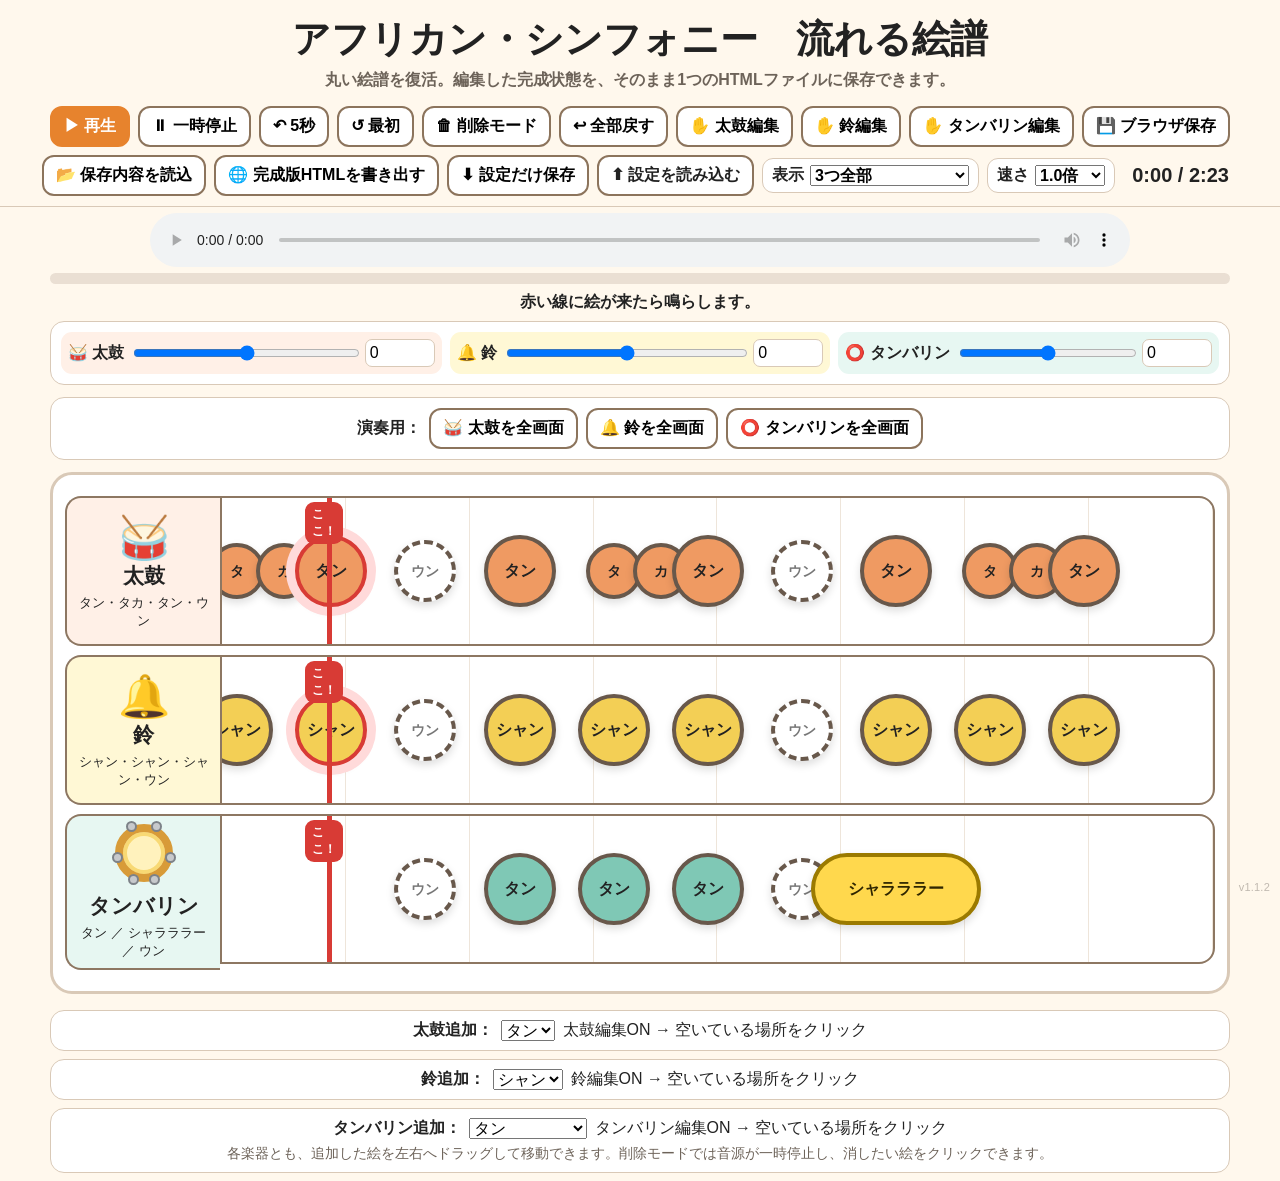
==== index-.html @ cf11f8d9 "Add files via upload" ====
<!doctype html>
<html lang="ja">
<head>
<meta charset="utf-8">
<meta name="viewport" content="width=device-width,initial-scale=1">
<meta name="app-version" content="1.1.2">
<title>アフリカン・シンフォニー 流れる絵譜</title>
<style>
:root{
  --bg:#fff8ed;--panel:#fff;--ink:#222;--muted:#6d6359;--line:#d9c9b7;
  --accent:#e7832d;--red:#d83b35;--drum:#ef9a62;--bell:#f3cf55;--tamb:#7fc8b5;
}
*{box-sizing:border-box}
body{margin:0;background:var(--bg);color:var(--ink);
font-family:-apple-system,BlinkMacSystemFont,"Hiragino Kaku Gothic ProN","Yu Gothic",sans-serif}
header{padding:14px 10px 5px;text-align:center}
h1{margin:0;font-size:clamp(22px,4vw,38px)}
.sub{margin-top:5px;color:var(--muted);font-weight:700}

.controls{position:sticky;top:0;z-index:30;background:#fff8edef;backdrop-filter:blur(9px);
display:flex;flex-wrap:wrap;gap:8px;justify-content:center;align-items:center;padding:10px;border-bottom:1px solid var(--line)}
button,select,input{font:inherit}
button,.fileLabel{border:2px solid #8c745c;background:white;border-radius:12px;padding:8px 12px;font-weight:800;cursor:pointer}
button.primary{background:var(--accent);border-color:var(--accent);color:white}
button.active{background:var(--red);border-color:var(--red);color:white}
.group{display:flex;align-items:center;gap:6px;background:#fff;border:1px solid var(--line);border-radius:11px;padding:6px 9px;font-weight:700}
.time{font-size:20px;font-weight:900;min-width:115px;text-align:center}
.fileLabel input{display:none}

audio{display:block;width:min(980px,95vw);margin:6px auto}
.progress{width:min(1180px,97vw);height:11px;background:#eadfd3;margin:auto;border-radius:99px;overflow:hidden}
#progressBar{height:100%;width:0;background:var(--accent)}
.status{width:min(1180px,97vw);margin:8px auto;text-align:center;font-weight:800}

.offsets{width:min(1180px,97vw);margin:8px auto 12px;background:white;border:1px solid var(--line);border-radius:14px;padding:10px}
.offsetGrid{display:grid;grid-template-columns:repeat(3,1fr);gap:8px}
.off{display:grid;grid-template-columns:auto 1fr 70px;gap:7px;align-items:center;padding:7px;border-radius:11px}
.off.d{background:#fff0e7} .off.b{background:#fff8d5} .off.t{background:#e7f7f2}
.off input[type=range]{width:100%}
.off input[type=number]{width:70px;padding:4px;border:1px solid var(--line);border-radius:7px}

.board{width:min(1180px,97vw);margin:0 auto 16px;background:white;border:3px solid var(--line);border-radius:22px;padding:12px}
.lane{display:grid;grid-template-columns:155px 1fr;margin:9px 0}
.lane.hidden{display:none}
.label{min-height:150px;border:2px solid #8d7762;border-right:0;border-radius:16px 0 0 16px;display:flex;flex-direction:column;align-items:center;justify-content:center;padding:8px}
.label .ico{font-size:42px}
.label .nm{font-size:21px;font-weight:900}
.label .pat{font-size:13px;text-align:center;margin-top:4px}
.track{position:relative;height:150px;overflow:hidden;border:2px solid #8d7762;border-radius:0 16px 16px 0;
background:repeating-linear-gradient(to right,#fff 0,#fff calc(12.5% - 1px),#eee5da calc(12.5% - 1px),#eee5da 12.5%)}
.target{position:absolute;left:105px;top:0;bottom:0;width:5px;background:var(--red);z-index:8}
.target:before{content:"ここ！";position:absolute;top:4px;left:-22px;background:var(--red);color:white;border-radius:9px;padding:4px 7px;font-size:12px;font-weight:900}

.note{position:absolute;top:50%;transform:translateY(-50%);width:72px;height:72px;border:4px solid #68584b;border-radius:50%;
display:flex;align-items:center;justify-content:center;font-weight:900;font-size:16px;line-height:1.05;text-align:center;white-space:normal;
z-index:5;box-shadow:0 4px 8px #0002;user-select:none;padding:5px}
.note.eighth{width:56px;height:56px;font-size:14px}
.note.rest{background:#fff!important;border-style:dashed;color:#777;width:62px;height:62px;font-size:14px}
.note.long{width:170px;height:72px;border-radius:999px;font-size:16px;padding:6px 14px}
.note.current{border-color:var(--red);box-shadow:0 0 0 9px #ffdada,0 4px 8px #0002}
.note.sharara{background:#ffd84d!important;border-color:#9b7a00!important;color:#2f2600!important}

.performancePanel{
  width:min(1180px,97vw);margin:8px auto 12px;background:white;border:1px solid var(--line);border-radius:14px;padding:10px
}
.performancePanel .row{display:flex;flex-wrap:wrap;gap:8px;justify-content:center;align-items:center}
.performanceExit{
  position:fixed;right:16px;top:16px;z-index:9999;display:none;
  background:#222;color:#fff;border:0;border-radius:14px;padding:12px 16px;font-weight:900
}
body.performanceMode .performanceExit{display:block}
body.performanceMode{overflow:hidden;background:#fff}
body.performanceMode header,
body.performanceMode .controls,
body.performanceMode audio,
body.performanceMode .progress,
body.performanceMode .status,
body.performanceMode .offsets,
body.performanceMode .tools,
body.performanceMode .performancePanel{display:none!important}
body.performanceMode .board{
  width:100vw;height:100vh;margin:0;padding:0;border:0;border-radius:0;
}
body.performanceMode .lane{display:none!important}
body.performanceMode .lane.performanceVisible{
  display:grid!important;grid-template-columns:240px 1fr!important;width:100vw;height:100vh;margin:0
}
body.performanceMode .lane.performanceVisible .label{
  min-height:100vh;border-radius:0;border-width:0 3px 0 0
}
body.performanceMode .lane.performanceVisible .track{
  height:100vh;border:0;border-radius:0
}
body.performanceMode .lane.performanceVisible .label .ico{font-size:90px}
body.performanceMode .lane.performanceVisible .label .nm{font-size:42px}
body.performanceMode .lane.performanceVisible .label .pat{font-size:24px}
body.performanceMode .lane.performanceVisible .note{width:110px;height:110px;font-size:24px;border-width:6px}
body.performanceMode .lane.performanceVisible .note.eighth{width:84px;height:84px;font-size:20px}
body.performanceMode .lane.performanceVisible .note.rest{width:92px;height:92px;font-size:20px}
body.performanceMode .lane.performanceVisible .note.long{width:260px;height:110px;font-size:24px;border-radius:999px}
body.performanceMode .lane.performanceVisible .target{left:190px!important;width:8px}
body.performanceMode .lane.performanceVisible .target:before{left:-34px;font-size:19px;padding:8px 12px}

body.deleteMode .note{cursor:pointer;outline:6px solid #ffd2d2}
body.editDrum #drumTrack{box-shadow:inset 0 0 0 5px #ffd2b5;cursor:crosshair}
body.editBell #bellTrack{box-shadow:inset 0 0 0 5px #fff0a8;cursor:crosshair}
body.editTamb #tambTrack{box-shadow:inset 0 0 0 5px #b9eadc;cursor:crosshair}
body.editDrum #drumTrack .note,body.editBell #bellTrack .note,body.editTamb #tambTrack .note{cursor:grab}

body.single .lane:not(.hidden){grid-template-columns:190px 1fr}
body.single .lane:not(.hidden) .label{min-height:220px}
body.single .lane:not(.hidden) .track{height:220px}
body.single .lane:not(.hidden) .label .ico{font-size:56px}
body.single .lane:not(.hidden) .label .nm{font-size:27px}
body.single .lane:not(.hidden) .label .pat{font-size:16px}
body.single .lane:not(.hidden) .target{left:140px}

body.single .lane:not(.hidden) .note{width:86px;height:86px;font-size:19px}
body.single .lane:not(.hidden) .note.eighth{width:66px;height:66px;font-size:16px}
body.single .lane:not(.hidden) .note.rest{width:72px;height:72px;font-size:16px}
body.single .lane:not(.hidden) .note.long{width:210px;height:86px;font-size:18px;border-radius:999px}


.tambIcon{position:relative;width:58px;height:58px;border:8px solid #d89b38;border-radius:50%;background:#fff2bd;display:inline-block;box-shadow:inset 0 0 0 4px #f8d974}
.tambIcon i{position:absolute;width:11px;height:11px;border-radius:50%;background:#c7c9cc;border:2px solid #7d8288}
.tambIcon .a{left:-11px;top:20px} .tambIcon .b{left:3px;top:-11px} .tambIcon .c{right:3px;top:-11px}
.tambIcon .d{right:-11px;top:20px} .tambIcon .e{right:5px;bottom:-11px} .tambIcon .f{left:5px;bottom:-11px}

.tools{width:min(1180px,97vw);margin:8px auto;background:white;border:1px solid var(--line);border-radius:14px;padding:9px}
.tools .row{display:flex;flex-wrap:wrap;gap:8px;align-items:center;justify-content:center}
.help{font-size:14px;color:var(--muted);text-align:center;margin-top:6px}

@media(max-width:760px){
.offsetGrid{grid-template-columns:1fr}
.lane{grid-template-columns:105px 1fr}
.label .ico{font-size:32px} .label .nm{font-size:16px} .label .pat{font-size:10px}
.target{left:72px}
body.single .lane:not(.hidden){grid-template-columns:120px 1fr}
body.single .lane:not(.hidden) .target{left:90px}
}

.appVersion{
  position:fixed;right:10px;bottom:7px;z-index:20;
  font-size:11px;line-height:1;color:#756d66;opacity:.45;
  letter-spacing:.02em;user-select:none;pointer-events:none;
}
body.performanceMode .appVersion{display:none}

</style>
</head>
<body>
<header>
<h1>アフリカン・シンフォニー　流れる絵譜</h1>
<div class="sub">丸い絵譜を復活。編集した完成状態を、そのまま1つのHTMLファイルに保存できます。</div>
</header>

<div class="controls">
<button class="primary" id="playBtn">▶ 再生</button>
<button id="pauseBtn">⏸ 一時停止</button>
<button id="backBtn">↶ 5秒</button>
<button id="resetBtn">↺ 最初</button>
<button id="deleteBtn">🗑 削除モード</button>
<button id="restoreBtn">↩ 全部戻す</button>
<button id="drumEditBtn">✋ 太鼓編集</button>
<button id="bellEditBtn">✋ 鈴編集</button>
<button id="tambEditBtn">✋ タンバリン編集</button>
<button id="saveBtn">💾 ブラウザ保存</button>
<button id="loadBtn">📂 保存内容を読込</button>
<button id="exportHtmlBtn">🌐 完成版HTMLを書き出す</button>
<button id="exportJsonBtn">⬇ 設定だけ保存</button>
<label class="fileLabel">⬆ 設定を読み込む<input id="importJson" type="file" accept=".json,application/json"></label>

<div class="group">表示
<select id="modeSelect">
<option value="all">3つ全部</option>
<option value="drum">🥁 太鼓だけ</option>
<option value="bell">🔔 鈴だけ</option>
<option value="tamb">⭕ タンバリンだけ</option>
</select></div>

<div class="group">速さ
<select id="rateSelect">
<option value=".75">0.75倍</option>
<option value=".9">0.9倍</option>
<option value="1" selected>1.0倍</option>
<option value="1.1">1.1倍</option>
<option value="1.25">1.25倍</option>
<option value="1.5">1.5倍</option>
</select></div>
<div class="time"><span id="nowText">0:00</span> / 2:23</div>
</div>

<audio id="audio" controls preload="auto" playsinline webkit-playsinline>
  <source src="./audio.mp3?v=1.1.2" type="audio/mpeg">
  お使いのブラウザーでは音声を再生できません。
</audio>
<div class="progress"><div id="progressBar"></div></div>
<div class="status" id="statusText">赤い線に絵が来たら鳴らします。</div>

<section class="offsets">
<div class="offsetGrid">
<div class="off d"><b>🥁 太鼓</b><input id="drumOffset" type="range" min="-4" max="4" step=".05" value="0"><input id="drumNum" type="number" min="-4" max="4" step=".05" value="0"></div>
<div class="off b"><b>🔔 鈴</b><input id="bellOffset" type="range" min="-4" max="4" step=".05" value="0"><input id="bellNum" type="number" min="-4" max="4" step=".05" value="0"></div>
<div class="off t"><b>⭕ タンバリン</b><input id="tambOffset" type="range" min="-4" max="4" step=".05" value="0"><input id="tambNum" type="number" min="-4" max="4" step=".05" value="0"></div>
</div>
</section>


<section class="performancePanel">
  <div class="row">
    <b>演奏用：</b>
    <button id="perfDrumBtn">🥁 太鼓を全画面</button>
    <button id="perfBellBtn">🔔 鈴を全画面</button>
    <button id="perfTambBtn">⭕ タンバリンを全画面</button>
  </div>
</section>
<button id="performanceExit" class="performanceExit">× 全画面を終了</button>

<section class="board">
<div class="lane" id="drumLane">
<div class="label" style="background:#fff0e7"><div class="ico">🥁</div><div class="nm">太鼓</div><div class="pat">タン・タカ・タン・ウン</div></div>
<div class="track" id="drumTrack"><div class="target"></div></div></div>

<div class="lane" id="bellLane">
<div class="label" style="background:#fff8d5"><div class="ico">🔔</div><div class="nm">鈴</div><div class="pat">シャン・シャン・シャン・ウン</div></div>
<div class="track" id="bellTrack"><div class="target"></div></div></div>

<div class="lane" id="tambLane">
<div class="label" style="background:#e7f7f2">
<div class="ico"><span class="tambIcon"><i class="a"></i><i class="b"></i><i class="c"></i><i class="d"></i><i class="e"></i><i class="f"></i></span></div>
<div class="nm">タンバリン</div><div class="pat">タン ／ シャラララー ／ ウン</div></div>
<div class="track" id="tambTrack"><div class="target"></div></div></div>
</section>

<section class="tools">
<div class="row"><b>太鼓追加：</b>
<select id="drumPattern"><option value="tan">タン</option><option value="ta">タ</option><option value="ka">カ</option><option value="rest">ウン</option></select>
<span>太鼓編集ON → 空いている場所をクリック</span></div>
</section>

<section class="tools">
<div class="row"><b>鈴追加：</b>
<select id="bellPattern"><option value="shan">シャン</option><option value="rest">ウン</option></select>
<span>鈴編集ON → 空いている場所をクリック</span></div>
</section>

<section class="tools">
<div class="row"><b>タンバリン追加：</b>
<select id="tambPattern"><option value="tan">タン</option><option value="shara">シャラララー</option><option value="rest">ウン</option></select>
<span>タンバリン編集ON → 空いている場所をクリック</span></div>
<div class="help">各楽器とも、追加した絵を左右へドラッグして移動できます。削除モードでは音源が一時停止し、消したい絵をクリックできます。</div>
</section>

<script>
(function(){
'use strict';
const APP_VERSION='1.1.2';
// GitHub Pages / iPadOS: audio is intentionally loaded from a normal .mp3 URL.
// Do not re-embed it as a data URI; WebKit media loading is more reliable with a static URL.

const audio=document.getElementById('audio');
const playBtn=document.getElementById('playBtn');
const pauseBtn=document.getElementById('pauseBtn');
const backBtn=document.getElementById('backBtn');
const resetBtn=document.getElementById('resetBtn');
const deleteBtn=document.getElementById('deleteBtn');
const restoreBtn=document.getElementById('restoreBtn');
const drumEditBtn=document.getElementById('drumEditBtn');
const bellEditBtn=document.getElementById('bellEditBtn');
const tambEditBtn=document.getElementById('tambEditBtn');
const saveBtn=document.getElementById('saveBtn');
const loadBtn=document.getElementById('loadBtn');
const exportHtmlBtn=document.getElementById('exportHtmlBtn');
const exportJsonBtn=document.getElementById('exportJsonBtn');
const importJson=document.getElementById('importJson');
const modeSelect=document.getElementById('modeSelect');
const rateSelect=document.getElementById('rateSelect');
const nowText=document.getElementById('nowText');
const progressBar=document.getElementById('progressBar');
const statusText=document.getElementById('statusText');
const perfDrumBtn=document.getElementById('perfDrumBtn');
const perfBellBtn=document.getElementById('perfBellBtn');
const perfTambBtn=document.getElementById('perfTambBtn');
const performanceExit=document.getElementById('performanceExit');
const drumPattern=document.getElementById('drumPattern');
const bellPattern=document.getElementById('bellPattern');
const tambPattern=document.getElementById('tambPattern');

const audioFallbackData=document.getElementById('audioFallbackData');
const IS_IOS_WEBKIT=/iPad|iPhone|iPod/.test(navigator.userAgent) ||
  (navigator.platform==='MacIntel' && navigator.maxTouchPoints>1);
let fallbackAudioUrl=null;
let fallbackActivated=false;

function activateEmbeddedAudioFallback(reason){
  if(fallbackActivated) return true;
  try{
    const b64=(audioFallbackData?.textContent||'').trim();
    if(!b64) return false;

    const chunkChars=262144;
    const chunks=[];
    for(let i=0;i<b64.length;i+=chunkChars){
      const bin=atob(b64.slice(i,i+chunkChars));
      const bytes=new Uint8Array(bin.length);
      for(let j=0;j<bin.length;j++) bytes[j]=bin.charCodeAt(j);
      chunks.push(bytes);
    }

    const blob=new Blob(chunks,{type:'audio/mpeg'});
    fallbackAudioUrl=URL.createObjectURL(blob);
    fallbackActivated=true;

    audio.pause();
    while(audio.firstChild) audio.removeChild(audio.firstChild);
    audio.src=fallbackAudioUrl;
    audio.preload='auto';
    audio.load();

    statusText.textContent='iPad互換モードで音源を準備しました。';
    return true;
  }catch(err){
    console.error('audio fallback failed',reason,err);
    statusText.textContent='音源の準備に失敗しました。';
    return false;
  }
}

async function safePlay(){
  // iPadOS上のSafari/ChromeはどちらもWebKitなので、
  // custom Play のユーザー操作中に Blob URL へ切り替える。
  if(IS_IOS_WEBKIT && !fallbackActivated){
    activateEmbeddedAudioFallback('ios-preferred');
  }else if(audio.error || audio.networkState===HTMLMediaElement.NETWORK_NO_SOURCE){
    activateEmbeddedAudioFallback('no-source');
  }

  try{
    const p=audio.play();
    if(p && typeof p.then==='function') await p;
    statusText.textContent=fallbackActivated?'iPad互換モードで再生中です。':'再生中です。';
  }catch(err){
    console.warn('play failed',err);
    if(!fallbackActivated && activateEmbeddedAudioFallback('play-rejected')){
      try{
        const p2=audio.play();
        if(p2 && typeof p2.then==='function') await p2;
        statusText.textContent='iPad互換モードで再生中です。';
        return;
      }catch(err2){
        console.warn('fallback play failed',err2);
      }
    }
    statusText.textContent='再生できませんでした。もう一度「▶ 再生」を押してください。';
  }
}

audio.addEventListener('loadedmetadata',()=>{
  if(!deleteMode) statusText.textContent='音源を読み込みました。';
});
audio.addEventListener('canplay',()=>{
  if(!audio.paused) statusText.textContent=fallbackActivated?'iPad互換モードで再生中です。':'再生中です。';
  else if(!deleteMode) statusText.textContent='音源の準備ができました。';
});
audio.addEventListener('error',()=>{
  if(!fallbackActivated) activateEmbeddedAudioFallback('media-error');
});
audio.addEventListener('stalled',()=>{
  if(!fallbackActivated && !IS_IOS_WEBKIT && audio.readyState===0){
    setTimeout(()=>{
      if(!fallbackActivated && audio.readyState===0) activateEmbeddedAudioFallback('stalled');
    },1800);
  }
});
window.addEventListener('beforeunload',()=>{
  if(fallbackAudioUrl) URL.revokeObjectURL(fallbackAudioUrl);
});


const BPM=104.1666667;
const beatSec=60/BPM;
const barSec=beatSec*4;
const SOURCE_SYNC_SHIFT=-1.126;
const duration=143.412;
const STORAGE_KEY='african_symphony_score_saved_v2';

const lanes={
drum:document.getElementById('drumLane'),
bell:document.getElementById('bellLane'),
tamb:document.getElementById('tambLane')
};
const tracks={
drum:document.getElementById('drumTrack'),
bell:document.getElementById('bellTrack'),
tamb:document.getElementById('tambTrack')
};

let events={drum:[],bell:[],tamb:[]};
let deleteMode=false;
let editPart=null;
let dragging=null;
let gid=0;

function makeEvent(part,time,label,type='hit',dur=0,group=null){
return {id:++gid,part,time,label,type,dur,group,deleted:false};
}

function addTambDefault(start,kind){
const group='tg'+(++gid);
if(kind==='shara'){
events.tamb.push(makeEvent('tamb',start,'シャラララー','long',beatSec*3,group));
events.tamb.push(makeEvent('tamb',start+beatSec*3,'ウン','rest',0,group));
}else{
events.tamb.push(makeEvent('tamb',start,'タン','hit',0,group));
events.tamb.push(makeEvent('tamb',start+beatSec,'タン','hit',0,group));
events.tamb.push(makeEvent('tamb',start+beatSec*2,'タン','hit',0,group));
events.tamb.push(makeEvent('tamb',start+beatSec*3,'ウン','rest',0,group));
}
}

function buildDefault(){
events={drum:[],bell:[],tamb:[]};
gid=0;
for(let i=0,t=0;t<duration+barSec;i++,t=i*barSec){
const bt=t+SOURCE_SYNC_SHIFT;
events.drum.push(makeEvent('drum',bt,'タン'));
events.drum.push(makeEvent('drum',bt+beatSec,'タ','eighth'));
events.drum.push(makeEvent('drum',bt+beatSec*1.5,'カ','eighth'));
events.drum.push(makeEvent('drum',bt+beatSec*2,'タン'));
events.drum.push(makeEvent('drum',bt+beatSec*3,'ウン','rest'));

events.bell.push(makeEvent('bell',bt,'シャン'));
events.bell.push(makeEvent('bell',bt+beatSec,'シャン'));
events.bell.push(makeEvent('bell',bt+beatSec*2,'シャン'));
events.bell.push(makeEvent('bell',bt+beatSec*3,'ウン','rest'));

addTambDefault(bt,i%2===0?'shara':'tan3');
}

// 最後は3楽器とも同じ「ジャン、ジャン・ジャ・ジャン」
const endingStart=141.324;
const hits=[141.534,142.394,142.674,142.974];
const labels=['ジャン','ジャン','ジャ','ジャン'];
['drum','bell','tamb'].forEach(part=>{
events[part]=events[part].filter(x=>x.time<endingStart);
hits.forEach((t,i)=>events[part].push(makeEvent(part,t,labels[i])));
});
}
buildDefault();

function addSingle(part,time,type){
if(part==='drum'){
if(type==='tan')events.drum.push(makeEvent('drum',time,'タン'));
else if(type==='ta')events.drum.push(makeEvent('drum',time,'タ','eighth'));
else if(type==='ka')events.drum.push(makeEvent('drum',time,'カ','eighth'));
else events.drum.push(makeEvent('drum',time,'ウン','rest'));
events.drum.sort((a,b)=>a.time-b.time);
}
if(part==='bell'){
if(type==='shan')events.bell.push(makeEvent('bell',time,'シャン'));
else events.bell.push(makeEvent('bell',time,'ウン','rest'));
events.bell.sort((a,b)=>a.time-b.time);
}
if(part==='tamb'){
if(type==='tan')events.tamb.push(makeEvent('tamb',time,'タン'));
else if(type==='shara')events.tamb.push(makeEvent('tamb',time,'シャラララー','long',beatSec*1.5));
else events.tamb.push(makeEvent('tamb',time,'ウン','rest'));
events.tamb.sort((a,b)=>a.time-b.time);
}
}

function getOffset(part){
return Number(document.getElementById(part+'Offset').value)||0;
}
function leadSeconds(){
return document.body.classList.contains('performanceMode') ? 8.5 : (modeSelect.value==='all'?5.2:7.0);
}
function targetX(){
if(document.body.classList.contains('performanceMode')) return 190;
if(window.innerWidth<=760)return modeSelect.value==='all'?72:90;
return modeSelect.value==='all'?105:140;
}
function color(part,type){
if(type==='rest')return '#fff';
if(part==='drum')return '#ef9a62';
if(part==='bell')return '#f3cf55';
return '#7fc8b5';
}
function fmt(t){
t=Math.floor(Math.max(0,t));
return Math.floor(t/60)+':'+String(t%60).padStart(2,'0');
}

function renderLane(part){
const track=tracks[part];
const current=audio.currentTime;
const offset=getOffset(part);
const lead=leadSeconds();
const width=track.clientWidth;
const tx=targetX();

track.querySelector('.target').style.left=tx+'px';
track.querySelectorAll('.note').forEach(n=>n.remove());

events[part]
.filter(e=>!e.deleted && e.time+offset>=current-0.8 && e.time+offset<=current+lead)
.forEach(e=>{
const visualTime=e.time+offset;
const x=tx+((visualTime-current)/lead)*(width-tx-36);
const n=document.createElement('div');
n.className='note '+e.type+(e.label==='シャラララー'?' sharara':'')+(Math.abs(visualTime-current)<0.09&&e.type!=='rest'?' current':'');
n.style.background=color(part,e.type);
n.style.left=(x-(e.type==='long'?85:e.type==='eighth'?28:e.type==='rest'?31:36))+'px';
n.textContent=e.label;

if(deleteMode){
n.addEventListener('pointerdown',ev=>{
ev.preventDefault();ev.stopPropagation();e.deleted=true;
});
}else if(editPart===part){
n.addEventListener('pointerdown',ev=>{
ev.preventDefault();ev.stopPropagation();
const groupEvents=(part==='tamb'&&e.group)?events.tamb.filter(z=>z.group===e.group):[e];
dragging={startX:ev.clientX,base:groupEvents.map(z=>[z,z.time]),width:track.clientWidth,target:tx};
n.setPointerCapture?.(ev.pointerId);
});
}
track.appendChild(n);
});
}

function render(){
renderLane('drum');
renderLane('bell');
renderLane('tamb');
nowText.textContent=fmt(audio.currentTime);
progressBar.style.width=(Math.min(audio.currentTime/duration,1)*100)+'%';
requestAnimationFrame(render);
}

window.addEventListener('pointermove',ev=>{
if(!dragging)return;
const usable=dragging.width-dragging.target-36;
const dt=(ev.clientX-dragging.startX)/usable*leadSeconds();
dragging.base.forEach(([obj,baseTime])=>{
obj.time=Math.max(0,Math.min(duration,baseTime+dt));
});
});
window.addEventListener('pointerup',()=>dragging=null);

function clickTimeForTrack(track,part,ev){
const rect=track.getBoundingClientRect();
const tx=targetX();
const lead=leadSeconds();
const rel=ev.clientX-rect.left;
return audio.currentTime+((rel-tx)/(rect.width-tx-36))*lead-getOffset(part);
}

tracks.drum.addEventListener('click',ev=>{
if(editPart!=='drum'||deleteMode||ev.target!==tracks.drum)return;
const t=clickTimeForTrack(tracks.drum,'drum',ev);
if(t>=0&&t<=duration)addSingle('drum',t,drumPattern.value);
});
tracks.bell.addEventListener('click',ev=>{
if(editPart!=='bell'||deleteMode||ev.target!==tracks.bell)return;
const t=clickTimeForTrack(tracks.bell,'bell',ev);
if(t>=0&&t<=duration)addSingle('bell',t,bellPattern.value);
});
tracks.tamb.addEventListener('click',ev=>{
if(editPart!=='tamb'||deleteMode||ev.target!==tracks.tamb)return;
const t=clickTimeForTrack(tracks.tamb,'tamb',ev);
if(t>=0&&t<=duration)addSingle('tamb',t,tambPattern.value);
});


function enterPerformance(part){
  document.body.classList.add('performanceMode');
  ['drum','bell','tamb'].forEach(p=>lanes[p].classList.toggle('performanceVisible',p===part));
  if(document.documentElement.requestFullscreen){
    document.documentElement.requestFullscreen().catch(()=>{});
  }
}
function exitPerformance(){
  document.body.classList.remove('performanceMode');
  ['drum','bell','tamb'].forEach(p=>lanes[p].classList.remove('performanceVisible'));
  if(document.fullscreenElement && document.exitFullscreen){
    document.exitFullscreen().catch(()=>{});
  }
}

function setMode(value){
['drum','bell','tamb'].forEach(p=>lanes[p].classList.toggle('hidden',value!=='all'&&value!==p));
document.body.classList.toggle('single',value!=='all');
}

function setEdit(part){
deleteMode=false;
document.body.classList.remove('deleteMode');
deleteBtn.classList.remove('active');
deleteBtn.textContent='🗑 削除モード';

editPart=(editPart===part)?null:part;
document.body.classList.remove('editDrum','editBell','editTamb');
[drumEditBtn,bellEditBtn,tambEditBtn].forEach(b=>b.classList.remove('active'));
drumEditBtn.textContent='✋ 太鼓編集';
bellEditBtn.textContent='✋ 鈴編集';
tambEditBtn.textContent='✋ タンバリン編集';

if(editPart){
document.body.classList.add(editPart==='drum'?'editDrum':editPart==='bell'?'editBell':'editTamb');
const btn=editPart==='drum'?drumEditBtn:editPart==='bell'?bellEditBtn:tambEditBtn;
btn.classList.add('active');
btn.textContent='✅ '+(editPart==='drum'?'太鼓':editPart==='bell'?'鈴':'タンバリン')+'編集ON';
statusText.textContent='空いている場所をクリックで追加、絵を左右にドラッグで移動できます。';
}else{
statusText.textContent='赤い線に絵が来たら鳴らします。';
}
}

function snapshot(){
return {
version:2,
events:JSON.parse(JSON.stringify(events)),
offsets:{
drum:getOffset('drum'),
bell:getOffset('bell'),
tamb:getOffset('tamb')
},
mode:modeSelect.value,
rate:Number(rateSelect.value)||1
};
}

function applyState(data){
if(!data||!data.events)throw new Error('invalid state');
events=data.events;
const all=Object.values(events).flat();
gid=Math.max(0,...all.map(x=>Number(x.id)||0))+10;

if(data.offsets){
['drum','bell','tamb'].forEach(p=>{
const v=Number(data.offsets[p]||0);
document.getElementById(p+'Offset').value=v;
document.getElementById(p+'Num').value=v;
});
}
if(data.mode){
modeSelect.value=data.mode;
setMode(data.mode);
}
if(data.rate){
rateSelect.value=String(data.rate);
audio.playbackRate=Number(data.rate);
}
}
window.__applyScoreState=applyState;

function saveLocal(){
localStorage.setItem(STORAGE_KEY,JSON.stringify(snapshot()));
statusText.textContent='💾 今の編集内容をこのブラウザに保存しました。';
}
function loadLocal(){
const raw=localStorage.getItem(STORAGE_KEY);
if(!raw){statusText.textContent='保存された編集内容はまだありません。';return;}
try{applyState(JSON.parse(raw));statusText.textContent='📂 保存した編集内容を読み込みました。';}
catch(e){statusText.textContent='保存内容を読み込めませんでした。';}
}

function exportJson(){
const blob=new Blob([JSON.stringify(snapshot(),null,2)],{type:'application/json'});
const url=URL.createObjectURL(blob);
const a=document.createElement('a');
a.href=url;
a.download='アフリカンシンフォニー_絵譜設定.json';
document.body.appendChild(a);a.click();a.remove();
setTimeout(()=>URL.revokeObjectURL(url),1000);
statusText.textContent='⬇ 設定ファイルを保存しました。';
}

function exportStandaloneHtml(){
try{
const state=snapshot();
let page='<!doctype html>\n'+document.documentElement.outerHTML;

// 既に完成版だった場合は古い埋め込み状態を除去
page=page.replace(/<script id="embeddedScoreState" type="application\/json">[\s\S]*?<\/script>\s*<script id="embeddedScoreLoader">[\s\S]*?<\/script>/g,'');

const safeJson=JSON.stringify(state).replace(/</g,'\\u003c');
const embedded=
'<script id="embeddedScoreState" type="application/json">'+safeJson+'<\/script>'+
'<script id="embeddedScoreLoader">'+
'try{var el=document.getElementById("embeddedScoreState");'+
'if(el&&window.__applyScoreState){window.__applyScoreState(JSON.parse(el.textContent));}}catch(e){console.error(e);}'+
'<\/script>';

page=page.replace('</body>',embedded+'</body>');
const blob=new Blob([page],{type:'text/html;charset=utf-8'});
const url=URL.createObjectURL(blob);
const a=document.createElement('a');
a.href=url;
a.download='アフリカンシンフォニー_完成版絵譜.html';
document.body.appendChild(a);a.click();a.remove();
setTimeout(()=>URL.revokeObjectURL(url),1000);
statusText.textContent='🌐 完成版HTMLを保存しました。次回はそのHTMLを開くだけで、今の配置のまま使えます。';
}catch(e){
console.error(e);
statusText.textContent='完成版HTMLを書き出せませんでした。';
}
}

playBtn.addEventListener('click',safePlay);
pauseBtn.addEventListener('click',()=>audio.pause());
backBtn.addEventListener('click',()=>audio.currentTime=Math.max(0,audio.currentTime-5));
resetBtn.addEventListener('click',()=>{audio.pause();audio.currentTime=0;});
rateSelect.addEventListener('change',()=>audio.playbackRate=Number(rateSelect.value));
modeSelect.addEventListener('change',()=>setMode(modeSelect.value));
perfDrumBtn.addEventListener('click',()=>enterPerformance('drum'));
perfBellBtn.addEventListener('click',()=>enterPerformance('bell'));
perfTambBtn.addEventListener('click',()=>enterPerformance('tamb'));
performanceExit.addEventListener('click',exitPerformance);
document.addEventListener('keydown',ev=>{if(ev.key==='Escape'&&document.body.classList.contains('performanceMode'))exitPerformance();});

deleteBtn.addEventListener('click',()=>{
deleteMode=!deleteMode;
editPart=null;
document.body.classList.remove('editDrum','editBell','editTamb');
[drumEditBtn,bellEditBtn,tambEditBtn].forEach(b=>b.classList.remove('active'));
drumEditBtn.textContent='✋ 太鼓編集';bellEditBtn.textContent='✋ 鈴編集';tambEditBtn.textContent='✋ タンバリン編集';
document.body.classList.toggle('deleteMode',deleteMode);
deleteBtn.classList.toggle('active',deleteMode);
deleteBtn.textContent=deleteMode?'✅ 消したい絵をクリック':'🗑 削除モード';
if(deleteMode)audio.pause();
statusText.textContent=deleteMode?'削除モード：音源を止めました。消したい絵をクリックしてください。':'赤い線に絵が来たら鳴らします。';
});
restoreBtn.addEventListener('click',()=>{
Object.values(events).flat().forEach(e=>e.deleted=false);
statusText.textContent='消した絵を全部戻しました。';
});
drumEditBtn.addEventListener('click',()=>setEdit('drum'));
bellEditBtn.addEventListener('click',()=>setEdit('bell'));
tambEditBtn.addEventListener('click',()=>setEdit('tamb'));

saveBtn.addEventListener('click',saveLocal);
loadBtn.addEventListener('click',loadLocal);
exportHtmlBtn.addEventListener('click',exportStandaloneHtml);
exportJsonBtn.addEventListener('click',exportJson);
importJson.addEventListener('change',async()=>{
const file=importJson.files&&importJson.files[0];
if(!file)return;
try{applyState(JSON.parse(await file.text()));statusText.textContent='⬆ 設定ファイルを読み込みました。';}
catch(e){statusText.textContent='設定ファイルを読み込めませんでした。';}
importJson.value='';
});

[['drumOffset','drumNum'],['bellOffset','bellNum'],['tambOffset','tambNum']].forEach(([r,n])=>{
const range=document.getElementById(r),num=document.getElementById(n);
range.addEventListener('input',()=>num.value=range.value);
num.addEventListener('input',()=>range.value=num.value);
});

setMode('all');

// 完成版HTMLとして開かれた場合は、埋め込まれた状態を自動復元
const embedded=document.getElementById('embeddedScoreState');
if(embedded){
try{applyState(JSON.parse(embedded.textContent));}catch(e){console.error(e);}
}

render();
})();
</script>
<div class="appVersion" aria-label="アプリバージョン 1.1.2">v1.1.2</div>

<script id="audioFallbackData" type="application/octet-stream">[base64]/[base64]/+5BkAA+zP0Q/gekeEC5JxnAEB5pQ1TMEDL04QLImnBAQHmAJGeQ3C4HQyJxkYD+EMDHAR1Gh7PGiHIoJtw1fCVjxIEsi2iUiIs42+Oxvx9gqzKDUD8NEkGMIydRAbrIKMLk84EAYJBFPQDd9C/LRAgAhaEiF7uiIX8EP/u7uiRC9Efruf0Q6TvwfL///NGNgBvPf6v/////+p571KA/JCIJA0AEAIBYAQLhow4NGG5MoD8bnh4eHgAA6IOSeaIY0Nx74/TL2MDk28D4SYQpYyKWus11utA12XsaYI7ghGThdTu6euvlfTDXfh305YIJjgUe8YwlOtNqQLQ/p0exR4eILGjYZzvUE3wzwkyb82kS7aDxXaS6SeK3u0uwmvOCVY661ZG/+nXGTC6PfHt1N9zUc16XuMM1hSKSye1BXVFADB//+YYhGv+Ys+Ye/6dFccIHmGdM9v///80PG5Jg2FxsKwXCskUGgpLjgmdUAAUgxVC02FnVaGbWctir+v2DTRBuCYYeLQ8RtLBmPToX47AXwTQBzH7Z5E22KIsRRqZH/+5JkGYjD00dCyy8zYivpp1MAqeYOvRULLSTXAJIl4IwCj59UXSiCAQaF+LqpC/oQqDea1l9gkvfpQgozCiDXCaJ9ohc2eoDmsbD2EtXSbGSvtGvNUf67/tbOd+l6NwmhF99vDflOjTuPfOAAClR/QPBxCCBwg/6C5UFVHiw4RFRjZXh8d////mDUKgMIGcsL0cNonEK0iQBGUEOZdGFSPGknYzqTPWSCzQRzKjmcM8YKut78Iap6KAXErSdW9zLe86k1LmfOQ0RMmQDTAogJBIj7aSOiUvGUltWFi1G0m7ZcrDu7KUIrNCRCzla4UG9ZtlWF0bZO/6GNuThUfl0tHLhKl+GVH+Q7n+urEoACQEH9A8IqJCICh5/0HCyCwSOJXd2zCl2////1E/XarKAoEzIACpAEmkcGYvrHJdTUWFFynf8QnDgVBrC+Iu+79agOC+UkXgW23V7ZTHqX54Njo6IAWJWgFIw+yZVJnsHCOSJNCHptlhdNFTbNg8Vj8d9m3uMFaZypLK5depeX9Icb7nKVNaov850uo7d62fodxHH9//uSZDgAw55Lw1MJFWAtSPbDAAduDWzvFUy8TcCYGpeIBI+ICnxmoAABDo/nFiYijBIqLjvyhgpMHwcng9QIRcOlqgJANKA+I////U1jQiDTTxoXkgWDsbkhiQWWpL8py/d3G7EAjgoWhWEgVsY2KLBu9tHZLw1/EKBW8ZqLuSVwjJaRkSBbSxJNzV7JKxMr/Kuf7apPN2NvntCUSQ4QWyRBDEdWb7/8EygYkGUSxCCVaFOQDcDb7iZE8UTefYzy4BSh/43JMyFiMSgMPgFbFLpS9siJQmTZl5WTUowMYO//llkXBIC1AYHagGcxKlW1astguIU1JGlAQ8cKWsF9wofpu0UTemMvS/0pa7SUs3DndvAoZAqpkgjmZCNGXA5Bmbq1heOzMtBqdw7AbGh2tRFw6UENRmj6ZnKZDeTH1n1hghqpv/69qMNHOGEmC0aObyL84uro6HOfK1eRKHjdPK5QA8A3YyHAA9QBzFsFAEsMeBqYfc0/rUQ8kniLYIqIOIFmt5rOAltCSLhY8AEeQrmQFJCUrSF+/HYjL5LPw05Rmf/7kmRdgNPWTcGzLD2wKsXFsgJY0k8tMQkssFUAlhdaTAljTHgqKJyudjqhTX68BTTyNYl0BsgbzLuKcoDMdkNSnUXB0JoxCjIpLjP5bRrIiZKE2hk0+ROnrsTs4VD84aZqqfPIwahQ7EIRBzudl1Sz3nPORyl9/QS/UgP0HJBsrzC2YU4uG9oAU9QlQAjgX8FEFUN4ogCMav/qJhGZRLhkDTSxQcCwi+iTzfSzigECmsxYkuAXed+Iqdvi4jpR0cLHlSHFDEQhfy9XpfzKDX8gZ+pY0SuWA66b9HDcgcBTOGG5v24UTmo+X+Ya+3Rl8QkYqOkZERiMCAUg0KGzIjkkyUblj5ZKXz/svaPHlypclYEBXilvnB3jVFH9ke9+Upf1kXIrojNyjVvR3dRomeoelBnBJHPAAAQsfJIAeBvDKDhnBGf/rw5o/jKEQKIl4XUPpoX001EgSiIPxI//////xwhCAAAJE4JryAQAoeLLNqra+7h1Za6rcBRgycA5t3XPcKGHGdt/H3f9w4s+7loptCh6IwE6EHsJeptolQUzVo//+5JkegDkQ0w/C0kuQDHJBoMBp9RRXTD+rLF4QLykmkgFt0IsAzt1SsDYAIlJOO+NExfJSZ0GYTj0Ukp0vOlwwMTZZyJ///Ni06cmg+JGyJiIqSpmx5fqqpWgUFn//w83Pm6ZLPwUz/ahx9/87R7X5JuovB8CP+TElALKEMuoMF//UMMVjxIB0sEyJwno5EQcCYsiMbj1R//////1GEvAng6HDlUAIWSGiieG2MaHnV/LcNvxK5CkaZTGs4ZZtnbg1x03HSSvVxGB6jlZEqXOPjubeaKjhMjxuueEE42e6pVSobm5DoENjkdWalVDc2JXQVzuTvdTzzz////s//w5aext6pAbVW4vv4O8NU03///8DWcv54dvGn/7XAixN//LvwL7hwbRnwViADAAh//////+Yj1JVJ8xNf/6KLKSewnw8UD5LjjEmDcCy//////qQJgRljHJQjGBkcrFhjsKnQjIFQIZ6K5h0brEMHjl3BwUBwrMWmA0kjEDjI5fCwDMtiwdEYZIUxikwSoZeJ0hojQpjGiA4JzDkAtcA8JFgC3s//uSZH6ABCdKwVVh4AIwySajoDQAG2oM8BnJgAjep96DMFAAHnD5wGNAFNC18BbQN0AbogNYFaDiMR0jsGy3D4yeHAFjg54YiIaMqISpJflw0KZPkMIiyBsTK2Ge/UOMkyKMOwsC4CKizhzyDLEiDLpDB/1rZJWKIQcuDjNzcuEqONzAgyZGC4jb/r+I3JkXGPRIE+XSTIoSIvv////w5QPUJwuEwMoOwihUldCmr/////////Y3gf9uoblQj/sOPKk1f+algSuW7//T/FAAHP/53YUP/////0Y48h///zo17W+3//3Zlcexx7f/8+J1mzIaLJSZKjeb7ej0lka8i68Y6sOCmBIgPL3u4XrVkCKEBQCgXwzNtXfDQEsmOx6LzCPihDWoy0B/CUZgrzsEUhI3cctxYlRLvZM8VAHCT7uSp5HJafbnX7gyrZtQsteeYJjALnYu+r+QNewwqONQvZhTVS/ZqirXh9m4UEFgJZflE5zdvC5altiguQKooXocB3WDhia7OQinznbTuSrHO13P9XM9YvQ7LJ1Rt1Vjcunh9v/7kmRZAAcfW1luZygGF+AYkMCIABPoy0P9zAAIAAA0g4AABJko+vrK7lWvU/d2so9S8v49tfy7IX/v0rlxfDduWROL1Jy3b5bt4YT5ghICgpsURbEaeVZT/4hO+BAdf6P/FCf///Y5QWDn/yxmDEAAAAAAAABdS8dClZDSMOL/AIDA0JmXakZATplQRo4suc5eMVRfh5JJx4eg6Rvs15aCsLjSeGGrDAAslTFu6JbYGEMGaU3Z2p2dlvKj9yCXWpVfx3ZnJdNxWbpKLGmv441f3TZa/WPdaud3q19Nlr+3L9NKq0inrOzTgL//a21tZqUgor/66/1FXcJz9ys60X1snnX20NM/[base64]/+5JkSoD0tFBOY0keMAAADSAAAAEPuUVD7DxLwAAANIAAAAT5Z2WAABAAAQKUvUPgOSsFpmGrzfVOsHcNLUaQ/[base64]//uSZH8G9YRbS2NpLyIAAA0gAAABFCl/L02YfEAAADSAAAAEma1f41qNtUh/OC1bYdr1K0tMwDKDQLeGMjOVjkA+kCKq/AKOQZApQgxuR9rERDDk4Yih5AgT2PEOnxf9B8lncmh7mEfPvlC10Ydl2FOxRzIYGApBNAAAAAGTJa26rIYcX0oIYKFEoucbUnUIJiCgGBSuHNSvS2S2ARR6LH0Gw4eIrJyDgK3yEQWDYy/TmllwqCIATLJWuLGKHuArE/qm0WdFr8EQLBcxdmuzVBA624hA23xYO7UNRGgnm01HqidibtU80zqp4gQuQ17FZdMHNIUMZzk5Xke1vllzRd2X6zvraauOb6+V/X//h1rAW8aQNTOpK2CZ/6VEABsoYcu+YdxpUODgAOgJ4mCasVHBGqF5qBoJFtiUSV4VbGnxtpKKKO001SZKInkw5aSdSgIJfGxRJAHFCAVJNQdSgmRSaa647UisZE0bCegL8stJZVJJVLb6c+LBl7zEJkJLTWxOJ1q7ztyyQ+Oov2Us3X66jWomstNrrOetDk2qyw/dRP/7kmSVBvUeSspLeUtwAAANIAAAARNM/Sdt5YuAAAA0gAAABD/7mtA+GhpnukjxpTnmRafXb2n0qpkQAAAAAAHG5SkngZ44UfWk/xZE0MHCXAu4psrli0+wJdpIAxBJkQH2mf1/4VBcLnoZEZOGoqXbrVHqldhY8NO4+87ruE1Odwu/e+gmn6zgCklU3j+cEwZYRW7tWdzdyL4rBgIQodVX7p//f9eM4OmRA1Fq46BxtrnsRcNBZvjVOCbrRTL0r3HgNZIqEBdsNS6jiqEEiqApRRaCIKCoUDJijXZCQY2QhMAbA15rSZiWzoF+xEuZowm8JHIlApAAClyWApeBYkFEp1Slt8Wvwc/jQq9iIUUNNfX5zJninoOkbTa0rO0JDjOruKIchIzipbGigMCqEd1ic8uzEYDNDvXLvcupMU5trWyC9qdOPNkAsAihI1RQSZQ+1gaETvgaTEFNRTMuMTAwdaAAAAAAAcCZboLtir6sNgVTUqAhi7aJirno9rpd52030pS1oyIptqFPK8LT3BYo/qe7QYBRMLVEwlBzEVNxYGb/[base64]/[base64]//uSZN+G9GNQSmtpHjAAAA0gAAABFiVFGs3ljcAAADSAAAAEmKQ898wMPEqEdhrZ0Ra3qIhFLZSbST2omcPMhR2B7NXOsPJE8jtfzWg03T/rmYwSUiz3CZFLiSjAJypUVL2I9QsBbyt2gCUYtiEYbBgqmqZNHGRBmC4qjwcl1UhDAIBQCA5gmAhgYJJjGc5ikAYKBwxh6AeJBootabP5cAmMBixkxHXKIBjADMdAz2i3CVC3Bx4KhjJywLE1/xJAel8u1qUPQDx8n3AQSOSHKKLwWky5/JewRW946SoyKPPfFYXKcaSLa3VKVSEcuYJVkZaiMCYJByBlKSTzbp17CCnMdxVFG+ytgrBKpDjv1Ic7vyz/2nJ7Z/Y+OUXhhITkqkxBTUUzLjEwMKqqqqqqqqqqqqqqqqqqqqqqqqqqqqqqqqqqqqqqqqqqqqqqqqqqqqqqQ0W/Dk7IIFfQQA4YAhcZoFgcSBwYNgUYPAIl4pVDhgADohB4VCkwVJVsY8AAXBUxTfC4LFk9xJKdVOIjTWWOoU1AEORd0CiA5dQUu+/hEf/[base64]/5RpO1f7oWq5RhtMQU1FMy4xMDCqqqqqqqqqqqqqqqqqqqqqqqqqqqqqqqqqqqqqqqqqqqqqqqqqqqqqqqqqqqqqqqqqqmGu/G5ZTuu4A6CDCoxMj1Y0AnggxhcCsLBoCCoDGAMncYeAgEExkYLiQMXWs0xECqBgiAtYVENxYfJZGorzF3C4aikQSuD/+5Jk5o/1C0DFg7lMUAAADSAAAAEVVR0SDmUxSAAANIAAAASwxCJi71Q1JJe1FiEQoaXLsYh51WA16B5qsBtHa2/knJ1uBImXSIUp8sQlUKEtNI9o7MwrqI2RC6Um51JfWgBmBACIjaA8bMix8pfjtzd1pf9MnSKlLD3tWO6pQBjKY3NedQzBDTDAsIgWIA7ERkS1oEpzB1jIzjLI1ir/UubQWFhQGIgY0eWAT2SbABYLJxgIBi4ckHCosQBIwCHRQeCQ6AZOmNM6oWNOKsC5M3efN0FlOQw7byqAPszqGkuW78eh0EpOiJBqqQ0h9RYhk5cwFw0lU9feheY4neEhbRQHR262w3TJ5/u+i5icvvQs/rcumkNyghqS7nTM//tVWKmCvGFQdGlbVIGKx6al2hnssGAA3BghDKYLL0GDNNOnQ37DDgWM0IMASEdASMiqppe8YsENJCsxwjgwdeoOEhTlFyoZSvi7O6Ws7DMY8+catR6Nv1fnYtk0VfjNoW7LKmtEKLGR2QXFVLE0GFjo/fKTIDNR1kheKTopqLDHXj5u//uSZOIP9Ls1RQOYTFIAAA0gAAABFWEFDg5pjcgAADSAAAAEnKWZvh37tM/L+Y7M97WRlDff95l/P/0//+6wD/VxMDRMMK4nGRMMS3+lf/m/v/sAWMBiAbtpkhkbYDaOj/7X///9l9gIyNoZZF9yKCEjiA4INgTkn/+QUBGpOF2aUClSO/Ykr7QCKgxg4AaN8GZAxENpmNAagWAMPL7laS1rDRYjBI2ywuqkGw5OhvoBUUKghoJEN5VOVeqTh2cSoJhux0qlZoBpJPLXOVrlBaiueheKbNnsKllf57beq5Bba5y2J2Ja7k3yP4aMxbnTk80qGwfCoWfGkzr5Awxrpi1iXUtJ////////+9bxyvW5xnaGAXMgVEcEuYgkDT4XZHUaCqEwqA7XI9UQ14NMNl9NeSFqVQuCwjGrSuEzMCBQNAz4YU0gyMBA0OqHKennbLKiJ4GKsMr1p/E5HELPosgoywyFYtAGzWkDns0LwMDdpsbKg4EPOdU7HqzKmhwLKa8fomyzbkwzuka+0CPSqbsEQXAww6xsfGQ3AQpYKRgjeP/7kmT/j+TcUUQDmUtwQsoDsRwirhBg1xQN4YuAxCeUBABqeXnASR6X9zGMhry/7bt/wbpSN5nuoud1dB3bLr2/lP2/f/Xb+y////2SYvAIA4s1omjjpxMVMc7vFjkBqMAu8xXYDIJHOUzEONxa8MA9Bv/u/+lOVt5HL7EidpYYFCwx1MzkwoMAAoWBCw6yXfnUPAiocxDTViNVWapQvuTA5AFJu7OO+X4Dw1AnELfLlZOvdUa1HEfd/ZqSu1DUh5R7xiztLycGjpInAjgvRQZxSKNORVEgtrNb+iLPZ+aVTp46X2t7Yc2K3l+u979iztlv/nnborrFcOUB0PUHzRP/////9vt+9VR0uF8XoITAQoEdNCvA5oE2xmFR0TFQ/0bjXtAODmc16yQwcFYKUKitoFv///1qKgAtSCJ+ZuM4EIMY8GnBXJgKuYKNmBAL+xIiM0kDBPyTHg0NUIQUBAWhv2BHxRM5TFhjFBQgBgja6Q1thSgSuRASLs7V1TVItMs9ZfTRbCvLr002aIU8PvJDbV4Kn7gxw7bnGCsCALHyLEv/+5Jk9Q/kUTxEA3gzcjPp5QACHPQRJREQDmTNwN0nlEQJc9KFReYWePgUKDScURKxsfA2qpCVQTq8dt1UwkW1VxHzf3TNRcGfHZ0gAD7ofrdBOTCUJ45zISw1JQ6////UtRaOAojDlMkCUMS+3qPBXBIiqxwATZIamGYqZtZ7GZmjlqR4UMTP8M3gGMPDIDMDBoehpDZ8gUbGDgygLNnHak4icqaaeyC64mqOUh+AhJlrUGMNgYOkAlHoFhtGcEYlwJT1yTs8VDhEJbFABSOYwHgxsFAEFhmGrJQgohUS7oSxgLCR6Fy11Zco/5HKZRDppmZeffkiLTpEcxuFoA/7lAA4KyxOSh4CgAOATD4xv///yA4GwGgmBcEwqn9TcvdZe43WFTf//pAJQQRK+txb439X9QIDhQAfNt3dWmxgwwIMyaTVl8yrONoLQhDBweHEqVSKRkogZ8vmiNYEExALGYGrYMhGeOQFoVAFxEpEw0mTcjAJJiApqN6kkXBSCBIFpNJ2pS11oT/LqQAO915KaUU0NO0wZ4XRWPATkwx8OqKg//uSZPSP5JNQQwN4Q3AwCadDAan0kEU3Dg2wdojXq5wIBT/WgFlkEUAfIGlxlGwsIUKAAgWN1qbaNAGT0zEEY20gWNa5KHVLELmELmUFqpUanTb0UFm0dYmvnOp9Dj6VNt2ql/6+/2hO/+2gAAABfU8gJEIB4Ri2///9TBNBwCoCAAeGwN4KQC4m///Rpiv0EGGwFYWBWA+DeXPT///8zEZD++VhztDKmnalkuiMgBoWn6YYzn3PZiwUHATTar8prOCDSQkEA4ua7ImspWspgJsjRpEu9YZwgcTN6xNt3FR8cpIRmz7QxRVYHkQxG5ftI41iECLI0Lli2SRR/1Vq9blrjNNThnCMBkok4qwODXBmnW/WfSplNDQn41H5PI0HbxJ5owXCJTyzKABlD8XmKA7hz///xosHlQKFjh5v//Vg/AdyeHmMFIYcaH/2///FAuoyEYNLLwM20ljEjBgGMLiM0YpDv4+MEBV9C9qJ6kUWAEHxCKjP5oDiwiuxxiLVmCr+JjJIszUza0vEF3NMVaSRRat0FoICkJokRIiLSeSQO//7kmT2D8WsVMCDeUxQO2qmswFN2BBlGwwNsHiAoqpeyAKLZC5/Ihaw52B32aspxHZqfhzCKZNqRbof1RKyJ012txZEQITVlYU0vFlR0KVc48oRVbGNRyCy0rYXpCzDt9qaqvU21s8tpZ/ap1SrMOof4aACSPiXC/PBrNAuET///QnyWdUm76aIiEf//0DBYEYPRatX+RVP0PY67vE//3NECih6ZgOGmCTj4wVBggDTEDk7dfNqRTZwEQgAkALWaqzcMLTDAQlbTHA+BRaFhYyHRFQSSOiZUvwmYxoauxBQcEEXAW5ijzqrNqn1FohE5SotKcqsXqQA9dG6c7A0CqM/CJZMUSFRGbSkIsIaJFxltk0hI9IjGr9Ztm3KEElLYaMNoUyh3ssKBqyRZDKjOszMuIFWYdGVjjCGc9LawX1BdQL20W//6WZvXILAGEPgxHUwr/+o7AbhEVf+iM4g7nBP/oyipmFG/5Cn0dlKynCK//TMsIHlFQAOBGtMNdJjbXS9RjB8eNtGMlRm4ouWQF6VdCpYGGCkgmohA4ySD8IysI3/+5Jk5o/[base64]/8vge/GR8e0ASoMD5RLK2X/+rORKmT/qSylJX/rrkZLf/+YdoTtEytvYV/[base64]/ZhFlRCtbKX//iY3Ph2EgI5GBi1/6CgTHKOYSF//yo7J0IU7sNVppZyjiCxRVkdm8Ss9wo6odKQgjydfN//uSZNUO5YBTv4N5S3An6kfDAEPWVIFNAi3hMUCZKZ2AARfA+GZIYooGzehiKgIgoIFi2iHNJNTJnBlosaGPioSJFCVzjCgqic6SZ7UlM07mQoWkRwrlAaYIGRZrraF3mQs5f6mOLgJJQVQvrB+Uox3FAxK0t4A0DK4/WPDREItBZ59EzKYiRC9oLe0ZTVfTS6MbEq6aglQNTRrsStclREotVIedabNIFU/AqwaTJHkPBVUkWZFQ1ge2IrIi8ycg//6SPw7FUD7jmD3/nMBWFkZhzf7k0YTfOMFxVA+we/4pfJnX0zOmGjyCmMEBa4MFFsQ8yVgQVDDHQAEVJ2ZmUDYGxQRu+XXRFRrMgM9PhlxUyuEfiAalDhQ5ZE5/nWC5JEsW4MUF5BC4qWVNedCBEhV7UNgXEYjH5aLScgmxsTh2DJCBmDwejIdKoAkpDQgC8rldKJZNJxGPz1Yk1OHytNGd1WoaZornKWIxOTtc80ZE4mRLOJ0CtRAtQyReeWFdQ1jfHKIk09M+YHxOQjjFqxMqhvOLDHvmZmV3o84Ajr/+Iv/7kmTCifVBUL+DbE4QI8mXMACm9BZJQvyt5YuAmCYcQAKb0QAMFRgsIgUHb+MEAHzB8BBcpSOAw8BlKI/925HtYKrVMpCh4pliTUra9BoYIgQeFFoJijOQwDBS+SsEfxQYKhjSQb0b08RuoYyItKsYWXQmQU8ZYFO6MEqlRgaNTGCi1Ir99lvMWe1gUVbS0yWZZq/kljclbjGFjS+KyD3AafDMDxLoyQXF8NUqxDiojLhRQ+OdEJDjFFR0IDA5kyE4ZLCxDQkaY8QWRBHYsJDz3Wz2PolhSP7sCVGqSLTdIvfOyIcNHyQzZJBNIalmKcqeVmdf7Fr8wAAoEF1ZNW/mxMKCxwiLgol/[base64]/+5Jkrw/lo1C+g3ljciOodxMApvIWZUT6DmWNyJOoWwwAFfmK0Jh15IyWXTZOWD+vbRttwzMjz8TGkR3b+dZOzo2LQ5lP8Gpj5mQ5/B7WEgYwIP//LwGBxVSCwj/oKmxgsY4UKONAUOiJ4i///PE3I0QEQDbWAQEgAKUmDALwUyjDOWggoUYICd8KZTyatCJBr3T1QqQlhATPzoBESKdLwSRcrxoWhwItU2zprcHZQdS05ozal50xriYq/UaGxsFfRujEVEmdR923RYm3QeAUbXlwoiKKBFHmx4XEExLpFO4I1qtOYtmIkOleI78llpal6pyN4sMpJyU6xQX3F9i6e0M0nQqxwYWjys/ZlYhHx2b7Q5O+vRHe3atHazcH/JDPo5hsujkTATEnAAAKQDVNIjzTnHpEUdvU45foLyQuCwQGj8JDnU//+Mm4L4yFAGGB6cVtvQa+akQKIApAzzxjIimDyl6mlJjpvAQYQIi3blNqxxi0AIAVlFon1VGDACSwKMo/LBOkFAysa9UeHAYrSzbUhpcThQVtpiEYB8MLkJEj//uSZJYJxaJRvrNZYvAjChbjAAqOlO1E+g5pKcCLKF2MIBfIBZsIBaxKuMLE4zgcwNA2qfVTCgUIZlNCgld8KkXtlQ5IqkZdIVAMjBOfzl1ii4xBhQCMmSBQfD4+XIBENAemaeMBWfKl5Coof2aE1KgOzyw2JotD4AEf/////oEAG////1chFDiKneQn9TsZkOo0Z///EfHAqglCsoAo4qFfVT8B07WmQj4DBEb6TFhcAbkEaUpZSZhBvm3dCCnZdhrD/PI8Ell0tRbYnFVPBwrBETwYj4eNMnpUQ3UR2tOSwsJ45juuJWyJJbMzEuIa4mthD6LGTll6DktkFSbI7I0UEMLMzOLISk1cyxGW156x8BZP6GSc6JKOrGVBSkwcLQbijUFE18uUAlY9YtKtgirlPJ8Af////9DI4ODg1f////HD5YfDI83t/uVlQYPKV/848OAjBBlZxJ+HkDHukAcCTxWCfqYcy7aYACOR3JYKAngpjlUBKk+DAAsgxnaaNNSlyXJPCjSk5wK4jRutyZPcvK7YEJX7ZJuaB/kFQdXCKv/7kmSEBMTPUMAzDDXQKOoXIRwF8pQRQwLNPYvAryacyAOKoJj+QUx8P5osHce315kW3TpKPasuB7EJiz0z96CtCfMFjZfXIvWFiZ25WPAbpMOivJldOdmEflWgem5kSnqwmPLZk7N9X2onunufnDThcKvtU6y3XH2NW9LaxGqBAIPoBoBojnfnun+hn88mPj7lCMTvKt/+r6n////9DGNMZ//CncoEgsQH6wAVTKZyhvAkFP6MCAqGNSEOO4MOAbM39BffxlgOJiwZlEQe+BIQw9qTW2PwuBVFHccNWx612G48JQECxMXHrMGcB7JeLKYSW6F5K0sJLZmarHDESFpg03x2lrpwy5RMD6FRYmisqSjpv9NpMFko8X1g108htlOQjiuLPq/LwM4hj0Dz9ol5YytRHEPbAwiIyxaYpz4Ij8vlCcQjH1EccN+eg4OioSPx0HZ8PExZyheOt/6jMPgxX///////oAo8BGCgLBCPKACAQxFnLFnnblUh9RIsfRvy3FoFpwmvMXT+AS0gVGCFsNdIe7P8COBCLEdTm3BjARz/+5Bke4j0tlC/A0xNsCwppwAA4qgTITL9LT0xgKUe20ADqpgr1SLMPKqFmaWr1CVzhlN5Onkh6PTK6ithpKk0KNhfTqSVDIRCeczeamtYf0TCjjMKuZizaQaUEBpAuQixwX9GAwgRElWlyL///naNmf/7n/xuS/OUwTNJECughh2IthzpO5VII/OepvyoWFoa+CwBwQiwue3yo1CaKorE5b//xeKBgKcXjT///6En/9QNVRpAwRMhoKRCmLR+A4FYkIiJpMZVCGAFKBO6/0VgKcnR4uVjX9fxy4Pl7P2qKCtmcBlasSRC7YcZOux8obTKaA8bow2HZibDNKB4jrWhWLicHIdjoHICxaXhEHAElAxH4uHShgnEo/H5UcnLUfMscdMsnrrT04jJhuiP/JrRqt/+k5c7/wRvpIP4d5ppWc205Wt0546bNcaj0bwtRCCwrM361IcQ/E+RY1JlvmI5Q1w+ET6MqVf/94zo0RnhpZGi4d///86GnMAAABwHdnEYlaOjERKl7kMTIlTgNIWig11ntUwWFGgWyFtiUlTlCXT/+5Jkdwz0100+E0xeMiuHxmABMMAR3TT0bLFWyKefVwAEUtgsWbRgKgzLOutDDsqsZOxBfS6xtGTQByoYj8S0QPJ5ZLptIalpAHUcxpeAWOv1NATPjkqC0PA70vL5HhBT0uNFygfjIUiQNfUL4RAFUTQ1NFQsohyEn//oCqbiqPPD0UW/nHm9TSJFv/9mdfa1Ww5EAIgakHLX00owqMR6v//7l06amR9qJx6v//1nBaQAupB1KgSlNliAACib0zdUHdlp7uzRUCA2eGvmsMpXzMuRIlqIJ0KYPVSZyyyFOVIlouxNN1ipecCoYHPvWztW1jb4OK27JnPnmLroVVR3gqmzsPrHUvlJojvwl3SxtZLJlFn9r2JJTQxatSuCJ65MtDj789/7kupo1DU7//qZazYl+EQcu7OYuByT////////6oXdvf3T7Se93+vq/IAGB/////////////+uy6CmTQRTOE6N8ehribAQg0CKAA2ytgDkkOsWQQQrkVME0gAAABBBtJgTCR4xMUBhUbQEPAQGASkYaUBUWISg+IgEYogm//[base64]/b7dYlAgIpcOXLB5Y6BkBOCX//d//5BA+Qio4yfJsiZNldAQAAAhBh////////lSwuV/4SfLHv/rIxKWeVjlQiLJqEIzNZsMRjTil3b4MQKgRlgtzi4QQcQBjqjl7MFcAE0IPWQrAj5IAURFQFxcCHzIIeAJAiohCi/Xclicdctx2Tl8HEijwFrZStVEwII4aGiwgGIig4iRaK7kQuMPTKn4mpBbjGLN43P/192kOzA+NSrL4bi+cNyekae67+RSaaxAkStQRB1qXy2n3L4nF7dvW5Zj3/9+7ecpx/LKXS7LXcKS338Maezf/7kmRWAAcFZlTuZwQEAAANIMAAABZ5Czyd3AAAAAA0g4AABLt6+3r9yuX0lStT1Jdh2rS5W7n0+f1KTn/////SNfge3LNdd+1Y7/2ML+rWF2rlla73md3VIAAAAWCgq3HmGpGmAwImAwOl5jLoaDmkimRBABtLZKraDgNKgLgGCeTYE7I06aeoECQnSHZ057X2PCizqs1FECU4xYaHdVZTJ3S6tlv5XRVmCw/IMolvVaZflxppiT7TL88o5x3n+r0sZopiXS6XUHPuVJTLatJPS6lwqVqabiLswzDT9S3vcblqa3vWfOf9ampabWs8ccb294fzK/txKZDssba4GnilSdSVcNSOn0aBEHVVYAAAAACjbTWkwBH2glYFMZC8wgiTY/EPmsAy4OyoAhoRg0BKZqwjwmAQUHjMZYB6aylbCm5qFjwVhBw6qJZlcAFKa6oiF4zaZMpAc3IaaRBRxcqrKpc/DEpLJqKYea6+zCI1GZpkLl0z/z0xkXY0qt1eqxyqd+6MqMH6qASDt7mahcDPCwUwI1aTfE057htebV9XU8j/+5JkSob1pEHMS5hkUAAADSAAAAEV2WkxLbBcgAAANIAAAARXX9jq/[base64]/LzU9nO6Gf9U7GFAROqKqba1VQEAAAAAA7AGfL2VhwZHNOCO0H5+reeiQOGelOCBSoGjOgkMhEN3UIflgqRykl3KhNMYop5Fd2hPhYErGjopeW1WAVkj44BpsujlA4633JoJ3GtHON6/a7ozMLzaYwJpzA9KKt/yJNzGNPSTkgaEIHpwtxMQGxkqKOTtXZ0mQmz0LS+5rBW2RVW/ZxzCFiT1eDxOr8xm2kayH9+2f6VF8YAjaUaor6DgArvk7CmgvE//uSZFeG9TJAy2M4TFIAAA0gAAABFxlDJw5pjcAAADSAAAAEsEo+KBsYJRieFGuDSYOCYGBQiBAiB5dsKAzEGQAXOLlBzsLAQwaBgr8MSMSBEQwejrUIAheUhRChdCgDHVdu+lAX2JiyKgOMKiUyxnmeqYxC/AUskrY5GiEOAGnwUyIvdBMreBz4CJfHKoSKIXMIROfsuQoaEsHkaJTZk5dEU5Q1o2x0+n0i4uxVv7P2tq1U6e1e/[base64]/tBeigBNEYk/Erd9iTKBwIBQUc2OHkNxuByFUUMEix01hyAcyCTktI7EJiGzjv/7kmRnBvUaUUtrjB4yAAANIAAAARMY/ScN5YuAAAA0gAAABK0uowlPhwkZmlpaBSA4ASK01RGAF2VmI+IWs3Xw8qxBxhIo5BcQ+YiWRAJBqk4vEGIMQbHMV0uDEn2Y6q9Yetp8bSnrUdphsSXY4nECVP+7/XaaUxVmd/[base64]//ketFwtKFCiZMh//rj3J0F2pIPqZo3f+kBPjA0in/bZWcDAwxWTTKhsOQmQUBojAKmK72pPwglMRcWtAZ0MpCQJOuusVDEv4vhBOIADCLRLcVfzapkKjVKHEBQdnjKXiptt363GHJfZgyHpawqKSyUs/aHD1eEU1IksujglrZGRQMl6miIoqg6DaGZzrxQr/+5JkiAb0yjtJy3lLcgAADSAAAAETgPsirmUt2AAANIAAAATgguxGbmal1aj81XPtL/fTST+AB9btDsfxYQmqsSzZFn3///4vVQCjL55SluLOZilMEh0y3KDAB5EgyIQWQKCviX3VtAAQFWRSBQD/sJWDX0XjZekuqyBhI8zITKGIiUrShQFIrcvq0FkGDxCNWIKo+MhlE5Wn4kZLjwNoRoDBMgmiOoYLPsPKNoh1F1Xt0MphrUTUfBWJ1kjVIc+T1NvE/n33VNZ/67RYWamvwA4kXfWTHBQAA5EKSU7jC34q6IYmKxm7wl0qJrylryp4lkkFEbjHBX40ZlytyZZeh/[base64]//[base64]/puvpWsav3jWaZ1n6jb9P5kxBTUUzLjEwMFVVVVVVVVVVVVVVVVVVVVVVVVVVVVVVVVVVVVVVVVkLpb6RxecbiIwyZFEZm2XGw0KGB4aDK72IoZiFCIyQVNHB7G3ABA4s+WlhsCggQEMQjLkRMs6FARhxIONhCR3UVjCDRAMoEe23tM9TUjMBLGT3ZzDEtuQ+y//7kmTcBvPLMclLeGJwAAANIAAAARe1SxIO6euAAAA0gAAABGHGgYq20jqSqTJfyt9XfJvIQ5nqM/cn9tHc6YJZifmb1a2LHUDnYUy29XE8tcq6u5OZ2La9+xNW2v0d4ZHPGG6EH0InSYAfxBZu7yw8gmcMwCCERB4aKuUdliAFhFMOg5GgHDgiBgHGDADhUOzCsGzF84gErRaNAOYIKFTgEVGhDmcDiRUIDigYuYTLDRzgcwTHjwNLI0KqkB0taLJSgQz+ndtZ8va/D9HEKOcYq3JIBz7bYEbpWk+/0PKwshi0sfWMXoarTFq7uVTCUjMvB8jOy28wkodnCVWXy6bvrFUNdU5E09Vl/[base64]/+5Jk7A/1AkFFg5pjcAAADSAAAAEW1QUQDumRiAAANIAAAAQz+SLcGRm5dtQl7nboI003bjL7Xm0K6FEKMBAbniMg+qtkrJAVdqqNBLTSJp5USGWn++1jUZy8r9xdawiHCI/[base64]/Tfmu/MFpn+3cm+51Pmkf1TEFNRTMuMTAwVVVVVVVVVVVVVVVVVVVVVVVVVVVVVVVVVVVVVVVVVVVVVVVVVVVVVVVVVVVVVVVVAACVkmIpM4yEGBcwUMDMwNOajgwMHVjCgAEgMtFM0xSwaSc35pJxF0kmNO+XHQ4to2NVRrKYgCBFt1iA6FJOULuEYQqMWyeb//uSZOSP9KY7RQOZS3AAAA0gAAABFlU7Dg7lkYAAADSAAAAEGLy2Ot7D85PagePS14sJ73gaGviIyl33BIoXMVKlCiSR3T6mk+rIj/YlrGMtgkW1lDs9lHYbeer9Vdq3GOVKUVQC5LpcZFJ7MAYVJgJqS5v4KYAIyOYFJJgcLn1x8DkGiEYJBg8HzOHCMxW01e3fM94DZxdBkKBmE4aBCYCLKlzVDZTBTIHHBV4sIBF2Fh0DCWsjNTKUU1HVtrBK2hYZIpruLxsFZ8/bPmmtMl6mSHZ5GhTsATpGMSuDcYlUsnFHCjVdCVCEQlQlFgOTxgq/YGy8JHF7rN4dU8hGaxvr0pT0Jtv3WHtmvpnm65PtR6/AvtkdK/Xe+9IJmjTfqiAMpi0lhss1TAoMK0GgvQYoTgiCbtiMCq0LuYObDlkQM5G4MkJCdMvqwRtAw5lMkcOhSyC8kbzOFJgv8qxcqgbrgIDhPlNReCJY0lekD0PLksgyJPvJobn10OzNP9OzwdBOGgok0IJgqIki5I7kRDpxSmLDgMFiBRSaiD0QhudWfP/7kmTjD/SHQESDmUtwAAANIAAAARZpPQgOZY3AAAA0gAAABBZJvkUvfR96WkpxPbVzK1NVdKvm4foAYCQacfdf//yC/99f//35kkysBsv/////yNKaViJ0ppWJHlNKZE8ppWIYWlNKwwgHCYRAn/AYqBCZhdCz4rYoYMYeDQYBMRn/AfgdopIcFqt2g5vWYBkZjOANaBWFqWspRYHQTDFBy8tadDAXfVw6TyiIFTSQQy9yVrEHYh72BkVTJe9exiEo6AXV2LBHCIkFw8N28ZuitA+tzbZbkM4m935xmsLeW7JyZyAOg/pDxS0qscORQlaCvcqCS2B59aROCOwMBgGEDlieAbkAaLAfMA5INmwuoEECq//////6C3MC44YVCBlpSJWmlKFaAtAfLbl0I3VVZh0bim6R3BAEAyY6KwxV40JEaQpSMJTwd4tacOAq4Jc4ziF/WVxNdRFt32AzMAEMzcNQ0Rlp1toopaltF4t44s/ah7JwHc5MYy2jpmRRuORSWudEFGYamaEhoOTcQclZy8akkZDthW5jTF/E/mrdJz//+5Jk/4/kuE5Dg5hDcjqKM7cAI44QRNEQDeWLgOMnFogJ49EZu3zT89W1/Nndd8fMzy/Mb3jfujxNSWhUAAA0D6lCzA4kLggHrxjABkwGwgAY8mA9kAf0AUCgKKAuAIIb//////aoUmTwuGZUfaMh2LSmIAJCmm1evbZLAWs3CXQzPyC+FDwxuqP6mzBxZMgKhaOIwKWyXsA1zNva0GACQyUTDknEAiY4YWoW8LAVZjKSX8W9AyTaNPTCjcQUWoWhxiCOuhP2ozV7IHHeBeU1x15Uy+FwLfl/QIiVhbRowNFnwTRUih/RVaUBiRBy+xmziLmFVDw+Mz2XmIpVO92lr+ZsPnz/sgw0AotQX2P6BKha6ISjwH6gUCBMICYkMigHRQoAIEW2//////UdHKC6ghvEnweHD41UKqJGjhF7UsvZA4oCGapXObLHxmbIyEGLnRmwEd9ZAYdRqYWq5SlNUBBxigIVDRTZM0gAWgMrVY3KnT+anBJIDAILQ1VTfizIGTOokM1zGWuNDNZ2ofYPGsZBTy6vSO00KNS6ALL64S3B//uSZPgP5FZKw4NYM3A+ibXTApj0UhUpCg3kzcDeJxtMCmfSe0Eyr4sDLGXKamqIjiA1fctc22tSJZRpzaTfvuQXLskkZMGy7XPsTskwRwnu8swkFQWXT3yFgAEH///+rqHoYMO6yVdw0QARWU2YRARZM1S//////yAjZNlBIIW0F+GwCUw6UDsM8o/+R4B9y8izpYN+X/qQ66IFAAcLGyxRsOWYEIDQcplIpEIAJQ0KiBhgUPIKCZK5G1aiCaIt6o04yuWNkAaWsrs7W6tJBPKkxGTtLht97qSYVB1La2/xqF7QHVY7mra2HWUSw5zUUceHipPBj3ko4SQbKLSR9F3VhTRKz45dbDQxzm5lPb1ef6xLc/dseYxPNoyzqXm9m3/Fkh+gfEJSfKBEigFggbFChRYRNwskwP//////9y6rNgKgrixlwXlZU827nf/eErQQAcVP1XpfqekFqkf9IgEAxlsubDeDoXgnQ0h+qUvGjMYkwhgWzhZrguY6DuKqQDGE1kvxUBdUAgcONsnI5UQS+Vy57W5pgkIR+W192rRGA//7kmTuDuShUcKLaR8gOApWIgMT8JIhRwoNsNhAzCkXyAhr0MSHjy04PrxElpx2G/0b+1Yp6YO28KRty80bbxuHczxSgVDka8UOQsEDYY8pU7zBIuxBEVo5VnjYPneHBh2AAAEcoAAwAH//PnsEYPgCAJg+FoljSeljMyLB7pIGidv//////////[base64]/+lGpSlUACkCj//MJDUmngLiLEMJpcsik6f+iubmBGMj4l////////////mhYBpZCgEJAAWgJfJ3hgaEQS+KgpgxoI4gZOJGiyosJZMg7AyDS8QKKIg7hQ9Lo64c5Op1xdQFgC5AgYnInIlO6l2haWsCuuanbnkJXRpYPWH/+5Jk5I+EQlFCg2weMCyqRm0cDagTYUMEDeTNwLIpHPSgHpqDtQajpWEuhOTC6PhDWSxDra6NhatbOUvMol6Jqy7WoVBOTxL1y9t9CVITmNeyT30EsmkDUcLE+I2FJUkXhyPSdFf72Z9/L/8gV7yuyYAQA/917dxgau3NMHzpEGFSGnNL//////V8xv/hfhCEQNoXX/6hr/+ESlQAAAgQElQHQ6oHWrzsTg+QGObnRnBY4EV09klS/jcVUS9IswMYRAx8uYudQeQrOYc/5b1TZ51Z1LA4wVgEAUKE0Xewlo0n8dBM7G7LQ/nsVeSTErqqVTwXpyLaaYVmyndQVw6alO+VTtdLyrntzkUwoRjmlpj0TlAi5JTW7+K2yXQ8WigQyS1yickJmcUYfhZSo8Gn7482n0uy3r9LqAAUAQf/+ZpChxAYEELPDlC4ONn05HnnRv8ruCnf/D4YQQ/1y5dRmgIESoCV0vJk7DIi504Z+lY8aDBoUMlECBgYRPFQleBGUegoESMEcuFEgMACi1LBUVa8LGAyYUhFNJFV5b1VYuIx//uSZOUApMlQQktMNkAr5ZalAwpWE51DBy081siald01ABaYJj7JizLqPvStNsMUk7m0lu5F5YVblIDjx6aiCBUYLrNI1n6wWysjSy+nOLH71lSCiWIhwiiumX4edHErPlC2PET6RD1FdtavcOUpS9+y5+zZxRvjqyNSteX5FVDo+dFg/faV1lp5GeKMMZIXDFN//zAcsixDgH4KAJMtFInsjf9Cf5xg5UUQN/pK3///kVxnOUO3//qPEkU1A5AGMERiYrHhNWVrzqxd4TIiM7lsOBQigaBRYky3cvwq0KgIIChqjAgiDQRW1rwGcys0sBQVGlBnDAADdAlccxl7BS6OEnfRuEJQQQ3CqRx2XX5JHJmX5QJNuDATN4/IYy77zwiXypopMxHMZKUew/EwtEgJjE+PTJvSZQhtLCQYkozYSN+0dtD8UIl0bBkZGCpM6trj5+scNz1mAnHraLjlU6cImFjBpUrI2FyNEc2mZlUfmuLv74F8zKEimWOqKf6nGAE6lyxqi/+A/HiovxeQOq3P//iKa9S3vjkgAYdZAEAjQf/7kmTfjvVxUT+DmWLwLQkHQEgClBfFXPxt4ZFAhoXeQCBgYDUIAVthwIupYywIQMGAF51nmfMJBcSCoKvoeJy9rWxGArCmeJpjJUSBC6EVRECOiAQRRgtgoiy4ElBNQsuIiDUCEbIjjU/TrwvwhxlbYo8B6y+TwVBHHfonyyUSXaC5RGk+jRsoS/HEq50o5rKdOBdI5XKzDOpYSlQ+QoWc51UzsTk0L7K/qwvNqVFKNQr5LDraLn7Iqo8J4+b1pjU621zHSrbP1Q5u5JFTEjqFwOZHuLUx7bFtEoFSbpR/Hy9i+fGKtR5a/jpqzJU0mb/9FcCYiTFRr5Dp+YoI8/W5MPJRZUU///YXRegBPZHjDGRlC4HMJgNzmIodnUHgGAQAZtkBzB4jAAJRaa+0KSQEughLG9dmrPl+UlV6lr44IlBCFIRkXg8WHmCUn6gK6CoZwyyi9lFwUOEQhuqqrrnu4gkyoOBVEEK8fZSklYxZ1wlAiSVg5iQiiLlZQKhcq4usM/mxG8zUJJYh9sIekUYxRh9JudRoUzoW1OznTheF0nn/+5JkwQ32ZFU+E3l8MCPDp7A0ApQa4VT0DmnrgJuX3gCgFlASq1ETNuNpTLlNn+YS1GVLg4p8vsTbkzHyn0y6YVIazLHZCVIW6fPVLlTEJcNNSOP4/zmW7MZ+lz30ghj5WUxYQPfyeqVoTkqll/9wDhswhX6sFjG9Wqxf90U1erMvosVyDkFIJf/00zHuSRYqAAAguaGojiqKZjIlouoQihiZcc5ZFLeayXiQugJYMs1/[base64]/FIEpkhCdEO0WQhpKnU/m/8yARjP1DgwDhn//44WQVv//8BxcLEAg4uI50a///+hjGOIibA5pJiBgEYeCqUoLMKhtE8wIGMAIzX0Y/A6GAwSBlblpoos//uSZIiN9kNSvZN5Y3QpSGdQCAWUFx1M+C3hjcCrJBzAApsgjL6Jhiny7CcL9pcKDpzojI7ptNcVlBo1mmtqay1lazGcSBGlbGMscdK27VeVyCKyvOYfqKz7WlcSJ5HNciPRRdj9wSuErzE5WFJ+Ay2aLtaqIR/IlkgkUOgmPzJK4kZqWBKHA2shQweeD6ST7SGQld1yGfIAtMoUUJyejeolOVQw9DMlxqTBk+MEzHT7Aln7us9NmXRJinRJ4BjiYoK///QOzCRxrf/+Hbh0JOgkQUDwCHIMVP////+ZkPhKOWcgQzT2hOogQzKAQji+DUmaxOzDULCBxmqJ8BoQggmD70bcFioIHqnEqswQB8fxIzTTDgQJcE5FjEKE7SquDNPy56j9Up3q9geljai/7V6sOiMmYq2Wq0yqxWF3S+FMhAYEQRRjweNYQCh3tlqwAksxWBZLti70c5EB9ohTLkSy8w4YCEjh8+RFizRlgVBohPW73JJSnpl+orByFlppGOsf9J9Y36n0egF/SxkOc/+jHAQUQ8KYxGVv0ajaep3s7v/7kmRcgMUHUL+zT0xQJ0kXUQCitBLtQwtMsTFAhhEfDACKyhVUyLG///[base64]/Z3oX+n9jRCSSoP4ouzZfoZ2OQchMuHPDx+YrNAApUSAn/52GmFQ0ZAQWgv6AQxUDhhnGpdLFio2gSgVscqHIdm+QNGCUtH106RROBhIQ0JdLv4h/nOUx+PV4sDLOdCgZ2dkZA4faNMDCq4qWHQeRxRhoSWJTTQ+KTdSFOFXOF7DUEjhg23w0cJWW7vumQT5sPxpAWHFXniKBMcZ3sL3PFJ/KvYwycp2ZysrXy2t/xF+0/0/IAAwa5B0OYqD75wIiWoyNTRaSzRGJf7iTu5cEXC+/p88ul5ahQpMGri///+5JkWwDEYE9Byy9MMiwG1vIA6cST7S78zWGLiIqWXQwBDt3/7ACpSgAWQOBKE6XKapNLyTfMTqO41VnTomG4u63Zuwzg4rGRbd166B6i0CTMES+QqlCgXvW/KFVVmQNTxN/4Zh60NSECwIL1hKHZaaksdMaJIc2AAEFboN44xMNOLyRf3+2z1TLygWuJT7w4CQb90oR4+jaKV+QrM1sh8SlCETaTKGk7o1a4lwlN+sLp1ZYaleKDV7JmVUG1pkzH1hjhUUKEkQB+ocK4UDG6Fb0AjuUrBnLqVv9nASCjGb4qFiFJQY4GKUBC/wC8Zyr1nMAtdUqEKx1iGxkFxJK2nzbqSRiACNKHbksi7HnPiTYkv34pGuJml/UEsUeNHtnrG0nFeN40pnC07MkZJNr9lsHQ8yJwOA7C03WHhFEodT0ES+TS2nVE4WKpDjzz8Ig490ZDKpAUUEW/pPBoyCuZziOG2BMxorRGe/VIRPZRZEaJSsudZjiJDPpNsVNVFf9iUdM6AP1vUAwhRcDpM1ggwmEBQYAEgJ9dynw72xXuVbV6//uSZF0M1NRLvhMsTpAno/VyAxuwFmEk6g3l64CekldMCOLB3YBPUL/1igsZPdhiiBRIHDJhIuXnhhIoIKzKVs4AkJjsqMwEl+YYhICrcD0jH4XmtpyQ4qAhgoEGocFLmVuyl8CpzTWXM8apwuCpUFB0M0p0EDP1MiZcogPR/k7B/DNKsuyHiXQ9vbwEk/BXyRkNBUAtTZjCOiYFhHAr41BbqD6OCMOhA118bg4IweIpjv+FHEY2J4abnqFG9tMUbo9VKyL8PoweI9GJXK7E9dQXsVtT+c1hRrPmZ891EodJ84mQwA2G5KnoeiLOX5m5VKYZlYXCk0piGDzy3//vWd4QhAT0zFYAtelJHGgAcBEJN+0Cl7yODnwBBcDOjiWAMGagvBuTZ1NnkBKTSxl4GSmitRo7C5mHoBlTZmJJkBEEU43ASciaSnaNAQhSMoeCaeFPoukyJGluMy0dcj9K5TyQXaHGbkv+wrqBYZ1Kn8e6NVu7vbmWoVwQi30OBeIQHh16i4QKCuAIG3/ClHQKw5yghk/+LwahHx8IAyNgiJCJs//[base64]/+07c3MsZ67///5b73LutYaztsOlmH//5555sipGQ59/+75//+v///tCxTNvBDlMoNBBx+kPqBAaCGIOCARBBYfAIgYH+pJ3QIACA4NgiCx5O6GTDOefn///SIUL4VxaMb8wwNQ69bdqMxqMxUMzqRSKhSI57GByoFENE8cKWMOCDa0UUD1y6kYbEpYZMAJFLdVWyEgMBlzvzkMW1JvwAlBINP7kUq09Or+dccBMGMUna1SUORYp6dk91+5ysW2EgLT3K4wzz+xt+BoCB4pAt9c6UEqxpan////w4yT5W0xrDqV4RMWZa1tx//////5bBTiYbyYvSZtNcf/7kmRJgAbjZlJuayAEKWFnzce8ABW47UPdzAAAkAWXx5JgAubh1+k6GnRWL///////83Dbv8hzc3PSzG3Y3UgfedPMXsbn/////////+7H4ZYcn8P19jPOihLz0jqO3PLseOB+X7MTl/////3AAAAAAADYUCAAAAAAAe//xdnNwgiehYT5Kxhq7Z3pskTSGnI1JS71/lodAAAAAAAACRdLQs5ThW2oq/IwCBEEDHdrMQNIeJS22ctcCoGVclWrabBpEx+LvfSIIguB7n8h+bbqtIgQtGbLahhX8TVehNFSM201p1vbsUEupoeu9mcWk1LjdYdl9PUlzlU9i3S1MLuFamtZWqa9Kb1yef53q+OW+25TSU0ZpL2Xcs8rmP7//7+6lryoJRCHQoeBo8eIjvWWfYIoNPPHpYGgaEoCArglFFVauSAGpb44siDWIiZpONEQqwkAiQ87////////////yoK1gq7lQVWQAAAAAAAAyN3gRhTdpcz1OwBBsxwEjVVjOGFcSMBhAxNkK2FzqxFoAYsF+bgv+OOBix9ZLP39Wwn/+5JkHIb09VLO65gy4gAADSAAAAEUFUc1TLC5CAAANIAAAARUg6DwqsV2xdvlhak201ukrr2SQPFJHqTg8DHBNiDACSQ+MYXpJFXiyOPBA7L0DL2pZEPQMKCiJx3p/pl48fX7Lr+69zvpLEv/8x9/[base64]/qPw1erTrpR+WrXX22SWSxEyXuwupuslxMhZTmukYmSTRobksh//uSZDuG9XBQy0t5S3AAAA0gAAABFW0FKQ3lLcAAADSAAAAEJwqZSnrApbGUyuSfmUSo03TQb/iGSIUsBJ7m7uMXtsfPVb9hX35/fv1/tzu+lJoDP3MfduHLnmQAppunHWTxNsC0Q4TMHLzQJk+O3MFBUzlshYCQwEI5mHgaw3MBo4OGVRWK1peYYoFEZlVsNoOEg5zsF+BIEOBeRBdopnhLVHhRIVtYCiXWVP/[base64]/7kmRNh/[base64]/QzkXh9JjmODBd9Kdz5KIAAAM08C5cYi8yR7+jAPJVCJvIyKNFJl02hqZERIWDCFzLROwB3m6tVZwXhIRUASRDP1lGkUlWYMSCZKNFMaloErgxZa6W6nbEqXcrkFiipae7TzkPsRU2hp5W6QXFpynzV1RxMxOT2iNNtUVRaaZWdBlJddQLkhhgmVpeKaqGN7/+3Wu6SvQpxnFFNM1PfPKE5pxNB7k5I7V7s63/ODBwBWG23FFmqbShWUyQ0PDczgbgGA4NAUhWgBYEBgS5THEwQWB0lsTJILTBUi4TJyIgochCPFxYmcA6Borjv/+5Jkbob0+kDJM5lLcgAADSAAAAETrQsjDemNwAAANIAAAARzJh6xGDDRkIAkQJfjWYpM1YeZlK7F2hgeXSFw91lFpyUQlzY2/pycr22V3WbemJgstnxnE0Q71xu8s94vRCSvv8d3MpH877u8zeGa7uJvrs/e1IHqctqjjD2LIW5/7l1AAAAQ9Dn08NRtTF4lAzEg46qnOfgSh1eYeB0Ul2M6YCICJGjTFjjwoLeRINAJDDbI0IJgAE3+DiuoxUioSCUKeiJBQDuwTKX5oJPfZlIqemem7UaU6UDRBkzf2ZZazoiJHFaJdC5g8qhQINmLHAiMjr4IcpgufPLTb1ViE55UZ3vqaqWSr52q/7dMr8ULHJSLllkyyQgAYgyGq3tJkbsl3S+h86BvQybIGPJSsiYmKCwKQLoBYKaQcJBm7IrF+i9AsDd1NWBGkJBLNMqGBQtFcKDwAaaxuDyAcRS0nK3PnNldRjyboZ/vUmb4/S9l/KWh/Kg6Kw3kOl3qxEgeWsLQ2iQUsmMp5pYYiUAtLp5cMXH1q/9XhZTk8r+PpB+9//uSZI8G9KhBSLN4S3AAAA0gAAABEnkBIS081sgAADSAAAAE3/r7QuRT2essDakgAAO26tes/jOG4uegGOevTpxUyEsZhJlcs8UyZSrs5qBCuhfWGgkHEqwSAh81phtgtMXgMVNQ53B50MNlrSUT1AWxN/DkhzsPFEJdP1IrOSpkUFwPLonDbuRq1LWWiS3ulFCwdRNtRKr4UUFJRFTowUxEiREzDE9IZwYUZjsoT2OSnv9Rgtj7DyC5S//qSsl/K0akjvViqCTCAdMvv04WRjBodR2XWw0aQasy8zTgYQH6Jdr2d1Yz8gYkkECGUwEfy/g8cTPqBiM0ww59ebal1H+Z+s9/[base64]//7kmS5h/R1QEereUt0AAANIAAAARGU9RwOZM3AAAA0gAAABIu6z3DwqHmXwXKGXQwzqNWqTKDqN7ppus3AUpvwNCX5hkKjg5E2HSLeXaIBQaSTN8B0jiI6kS1vhkoSTxLfvmsL8euZoIKPjV9H30rXo4L4P/[base64]/febP/PKX8/fqqzxraZQJMQU1FMy4xMDCqqqqqqqqqqqqqqqqqqqqqBICRon60C0McGAWY2NZm/ZmsEaZTBAXBgJAhgEMAkDIbAQICQAKooMkEW8oKXVAKYR6XcQ0Hl0pVGTOdZ8KwGmw1SPDTIqIq0YHEpwwVEiA3Td9uDbwM12q8llo+S7EapBG2mQ6qBYP/+5Jk3g/0Uj5Gg5ozcAAADSAAAAEWDUESDmkxSAAANIAAAARhLJ2aw3t9meQDVydqUX+TEso5uUVItKZfuazq0VStT2G+l6HabUixGS8zEGo80CUm96KfJ7HtLNVvPb7n//97eb2zOijFAu+K/Wcs/XzYBgiMjCk0VcTIjgMrBxS4eCQ0IRkIGEwcYFDphwwjBiMlgUv8HCpbmcSQpBY8u8CgFHiqK04xgziIRYArI8sYYpiFKCmmyUMK8RUQsqyprr8MPUwdehtPEwRbLMWvOJHUhKdBWddqC5BL38chocpqWYxJKGtDEb1P3o83eaeGQVp7kopJU/Ey/4AIHkBegpAgdMOWUknYNoYxyq+tcNDu7w+Xjf72jbaIvM/efjqqCgNJJRFvnTdFYBEowmEkQxKbQD6YPBGJA08okGoJBA0KYUmYyuZqQclQttMBC1O1SBgATSygYtuKkRAGkyVuLEhEOBQBAa4K6BwAIzCMqoYcoKkOofPE6dE7Tx3m+gV/pa/LWlWMBfJpqBbTES1hGH1SCXYykTcQIZMzqxVMR8c1//uSZPMP9WpQRAOZNHIAAA0gAAABFuFFDg5k0cAAADSAAAAElcuhfJYpUGN/R35lbTfe5iXqz8LuPTAuS1p6mJpt0OArLotrHFDCYVBgRa3G5ZDSFEAmbBcZF/ptQYmVwoX6EYhDhYCr6YY3CioCuBFvVGRUkticZJoqoooNkTynhqgmbER5nAjggG8BWwGHZUw0lQIuS9iYUfZgglSzQksmnIDZwsCvWos9PGZVlTtAIEIhTBnCKgjRA+cSJQjKoF5aUDksJxaPR9fFaJdBx2Trm4+kwzfV3VR1WFctQc9WcaPT947y7p/WYVrzO4xNV27admazPxPWq7FT6mGwrX/////[base64]//7kmT/j+U2QcODumNwAAANIAAAARaZMwgOZY3I4irSjACzyFF28sSrWrmb8qS/mpO71IStpx9NBnP2hcz5wb6z+nfkAn//6uxdDNXwAAyVdbcHJQlt+udfSZgFWbUgo6J5cd7////8pZVCwDQJqD1ly1ZlaHzUAZPL+iIFPNTT0dhx/x0RmDBeFYgeVJ4OCRbpDkzN3muLyMAgsIGxkIFo9vqlyxtXwMCwUA69HULjFxhEKBYGkQJX6mqkXL0JM4WljLP34sz7X4REZ2W55WGlK3tbk0udptWaRqxKKfoZh9nZyR7l5c0yYxUF0opTpuB2CcmCfBPHa2qwKIhI27vFshZFZqTmt4/AZFCp2RCokAkA/vnQo5yf////////3cBrsfxnsPsXtKZlExQkneBbKkEA663NVPC99w//+3fTaIkTkGiE5eNCtLZW+k5VX8r+KW7UCRYvSoiYBkHLyxkomPECi6hio2DAQMliOIUKEt/H1hYDewWENYMBKsde9W8kGEILGyENLx1EfnzIhEeXVhz79NlPX9wiz2crNZa3IIT/+5Jk9I/EVzZEA5hLcjcKVjEAGJ8StUUODiR8QPapGUgBY5A7EC4N2i0VmvVizZI8nR5ItilIo941s03LF7GszmZR+Vuy17W63tmpZFwkc0ow0Nt5w6kCJAKFP1EcXiEAsLA4BwCw3///////9UhwdhkgZwVQbBgYNJxNLR7SPqn/QqBsWMBuWxKNIZ2ICkOLtVqSn4/qlBiY2asiHQtZgwQ4BQIopLWUADhCGJm0l0oGlspcxdYdkxiC+7b0bPGmtFSTVKiu7bEXsUuk8Bs0by9EJW7LNakuw1JJBKcIGqWaqjzyy21ajoorIuzDditc+iSXP/3Lr4TRbIS90iXtZbevCH/fO3qc1WwNVkrczU48tv/RAAAUAfoMAsGAdDQZEcVv///+hMxj3YblCCL//7siURCx9Ikk5dMlKIpaQQNsfnDfC6nVypdpDJUAkZEV78/G39koVGxk1N7pjQyoGhLWhwIbVl6gIcMQaBM6TJE2IQVwIuyBCECAjzKr5WWnABQCOTXc1r8eWY5LPoYXbKH5npdFntaZZv2Y3Sw1t4mD//uSZOiPxD4+Q4N5M3A2SjbyAOvkEMUHDg3gzcjcqJxMA6eQO1D8BxGUyjCHtMtZbdMnklIkUj2CXJgLT9yrWPQxP6X5gdzqyPmzZvqrvdOn16xtb4TX4d9tefDtTIB2GCzYVmmYJyepFIgiUX///+pQbKOFihpAHY3b+sbKIwsHCQ4exMeUaCdo+JQ1ugPixojO0JzH6fR1XBiJICB4Sh08PQlQLBwrVY/Ko0GAMBBNIA9Ixx4BogAFTsHCV8JjjICESRCmAheAwLjrBqwI6hYBkkga/Caj6Y0rsNGYNDHJTetq2CgACbiCTj9kkodzLIFeYzpDWwRIXNMw0baXuUfWLywotCVlc2iZe97H2M9u3rbYw68xnOdf4Gfh6/R6/ak7V/vfmBbE05HFgUQQE61IcISXP5jyUMXv//5QBAqFYRg+JgCg6Eks36njgpJDpAfYuppua1CA0lQfDIijdVVhjZKKG5qdecRAtNEEjo5AWhgIyKG2xv4sdH8qBUyoRlsRWmYa9qqbA4FVfADxLACAGIeMTVsS/XWkK8aApiieTv/7kmTpjuSFS8KLeTNyM0mnEAGH4BMlMwYOZYvI0SYchASfg5RWhUOhaGzda1ZPhrCodB6DozWsD6RCfZfrMd+Yg6ldrHkCYvZaK7j+1Y4/qi+pTONqcvht24b4WWaqMqqK82dD09OT+vnqu3k8+CKfz1zgfjUWi401v4+pMB6Hkxwv//5yikiaIpIFQDRJLf1LjzkB8bMed/0Z8uKoCshJLteWtHJY1wLiCU6c7ecu6YkoWnSVdlQRDwoGJamXRCxVB5qc2xlyGWIBoKWMpswcLjECzBA5Sp28aNLf0yY7WlTTMJsOVijemQFUurgLLHwnCt0/Wcbs9AuVHjeLWS+3brHmJmmJ43qDTz2sXP2UjoIlVrM9llJI7flcNVT/SZRFakugph5lf/cOMcwrNL3xxIAgABH/1sgEb/wEAuIiFh4cNZEREl///42bWRUcVX//pwMx83gj8IuUUCOtAQIDwsPB7Dm8lLp0KsIADHxmGWjgZSmqvKlfNnhKACw8wCceMUylzzrKVSd9iL1P8sQu23J2k7FkSpEpxuQCyVgbwyP/+5Jk34/EfkzCA4w2MiyJlyAA5uYSXUUGDTDYgLKgnIwBI0lc6eCEW6GOpDZg+CcDCsVrE5CL6RhGdHkqqv5BEy6wjcWJnFRWfO0WIByftp1K+C1EXPNMKEMZbpEaVumImmzba0/jnVsvPZks5v9i6fGpIzeSy2AQAf/iaC8WnCSAlhUTExAViOeXDI3L////[base64]/MZTzDDP/Q7coSGo8VUmpf/6uYhhimGaNV01XlxmoOWGuNP+WIyg4qEhAtgu6LyqQM3YGjkem9GPFJi4YDR9YyF7F1IK4JbzC0MMcDFMtacMFCQia8Qcy+tEwxBEgB2i3xiAg0FQ9T//uSZOCARLNPQatMNjIsqfcSACfgkik5DS0k2MCzp50YEB24Wdd5FVwmMULZZC4jsw9nWgp/4Phrk3RSWJ3n3alFJ3gpB5EbYxodds2VUKBtZCg6pIgRqzcRiQjv6ZkSG01blCbIkcoSop1W9x5AZI61KB7q1s3kqiVHzD/0i1pc0W1DRd1IEnCAADygLFRv1CRR4oweHf/+qxEcor/+ofFxMGZbHiDBwcDiuXqxqlh7Fv9YtQeASyEs1lTTHDbmXhEJIeMhm4IgsdCAMTmYYiskmhPCoIYYYlqgMAtzfpTNRItqvlKBG5/Y2CQkQAcLTkBACBTZESZBonkYjx85qK79/lvgLDcm1IWsF4rkMRSo3dONkBgkPIYuQkEGxxFARm3WhFJKUIcdiHzsQNEKaZpJV06aI1lZJ09sNF3QVtF0nX0vaZGiXTg01cdxHhmzArn+a6xKtgABMAAF6CWEglrMvqMqEYpCUIRRDQ79W///qJQpmVHFgQdkC3f1ht2bMPPUqi0Se8JgZzEkgCNHLuRxhuYcLAALh0iGE4l2t+W9Gf/7kmTejyUdUUADeUtwLYnnNRwFbhQhRQANvTaAo5+dbHAJuFgdHYwmsmqzVEcKkutSJnQwrkNcQ+BwIkItIVGfKdf5y1isFjQlIBuURJYJdycWQam4xLSdDJZdCgxVIiKuSFk/Z4+EWJfhupxav5YpK7zjpVVtOobR3Spc6xyqW1giQ4/LJbRGS03tpUSnxNecnkKppO8U+PDiPDLEaknFPOzcQjsP/3mFRsdIsBAAHySBXgcp+v12NiQrOpxzFOwxg+Yo7///ah2UXRRARFg65P//qBhqeMD4YGQAwVDg4AdB31hH1f53h6oPRiUhGapZRZw3BiTTwMKFQKLxN85DzrxKgSlsyqUsOnwuMDgiXGRyROAcjzJmO4XQmhnKFXOTxMx2jb5Ho0+E4qoS+8VhNUmcSCZG+I5wJmx2frt+8R79+yszTFhNzUbh/FhQxPNSHM9pmsfOjjYigq5TbE+G1zIywcaU0hzFnFkYn+pErGhcmiTRRTEY2Oo/+0ueekYONnhSe+CoOAmJU/+HXoPZyixmMkKAYd////ibDDYiRf//+5Jk0Ax1XlG/A3lkMCvpl0U0BW4VhUT8Lb03AIsmnMBwFbj/ziIL5hNqMLRDDQN+FjydnbVDBAssE5sZicOsGDkIkkjNOtXZUIRgwU9Qgauqor1tHqlBiCNoDBEgsnzrH6Qls3CXqrqxvyIAS4rB3jaBQyFgTSd4z2L/TLRDIIYCkxNS2E4GFixksL0q82JSLnFS8e7kjnN2Uy8wOSSfpUpLVD2yrPlCdcuTMmNk107kY4omSU7NS8P8mReXlCMpn5/R9OaCUcmTa13j9pYaEyZpW7XoSez0oABoAAEAJaYhQEyj//UJ0//4iD5JwdF2lxD/+VJFQAIj3+VI4woACE1EeisAhpx2ihULIQg1SyNCVzKgoeU1VZSv2ClwAUeWho1rqZLodluilgUSNcYAuRZSFyaw0hr8vFgIpw8sIzF2nRpUMDSssNEVRcAyQWGhfXmHQgukEhUkGKQdBPKi3iQFBeJhknJpXfZeKkj2ewr+MGivdU82eIg/HsrnRUN1gktRstHj54fdHLzNaOx+TztenOTRK+gH6xhHHigmnp6e//uSZLuNxXNPPoN5YvIk4HdNAAIAFYE6+i3hi4CjJFxIBR7Cn0UriIsmYB+AACOHgqh1nf///oODhpe5AHg4OVqTuKIXcef////[base64]/03rwKA3N3QQVc8q7xCfz+CLXQin55yTGst///6E0ABGeGkvmlxqnL9Sgqm8KSDUp2Qz62GwGvWe4hZF2oCeubaYzqCw5dgUhd5d6+EPFV1Kx4derQJhbhNy6pwyFs6FMcheD+T0UiU4gC5xq3XN8qJCg4VpzYy5QD9F4T9drAHxJ4wQgsuhK0eoiBgvp60RtDcx0iJn03Q5YhIVZFQBpipvXlNMAUZf/7kmSmiPUtTT4DemJwJodngABiqBNFMwMsvTTAsR1fACSK0Bn8aNLvOLzk009SMR25NdJmj70U1UkWI+V9C/+yfR/+DQaSCQgDCyWKkXrKZSzC8DpHIzXtKczAdHBFMWsiGb////zvmGoA4/[base64]/TQIIUZ9HB0W4GZiFzMiP95TRm5PhOnL+ab9O/pfT/+BK/8QSgVFBgAauGAT6PpFWtq3GLGh1YyXbX47K0nXUAYcY7Jmg07Km6u3Nl1S36S7XVN48jorcPEZ43BQWKCgX7QQDwHvNcyMZ3WzbJRQwMSRBpQE9QZFOAHdka8mGPC50UYhO1mWLvboBBJEQ7FET2nQiAEEjBIXGB/tRYGpX/+5JknAjUgU1As0w1UC2HCDAAIz4XqTL6DeHvwUUcIcgmGmgPCrUx+WNhxT4LAOg70+3GWJ4WyKqE0o2ZkhHIYiX0sP21yYbuoTdJRzYlldLhwSb2rJFllxdWTNyIVm4y1AYrOcrIBPR/fnyAwjHBFo363ezHZTKUT3ODy4TjcD/8kEB0ljuuXsLY0yRK84sz3F8AgGDrhm9RgwcjpcREYXsU3sEIW7JmGf5fbmKtyx5TPzjSqgjKVV9wm5TU/ZZKYiSDEzmp0svjEbTHYe1llae0MJvo/[base64]//uSRHSPBrdHwgNZZrClibfxZebWDVjlMAE804mdnOb0h7LPDHYvyJ2nlYwklMROTwp9ZW/tZrFuORR/2GvspsyWLN0UwZwzVCWhyTuYq26PDhq4cVhCgEXjnqebwE2axbh0jUGkCAL4SEOc82g6TgIYq376MpSxn4l8ziuK1C0rcubkWw5TGSDLRgdIZdjncJ/PDU629a0ehEB9SPknrDwSUSKJWwOt1U97Bx0wehrET1mSxjppK/1Id9EUILEoAEBCMDDxrY1Gr3ylgOarZkRBay/iOH0ONeUhJGLIj4vmQ5hJCWItzOg3IqsTxoIoxW9SLteYFGznRTajPgvCRKVLq9HzIg5HqkQbxUOKPqwMDsADVoOeljnQhyY0gw7sn/gWBJJa0o0iAJ5v/wkOE89I8B+DUUBRRRkRpJbvBKXe0DOWM/HQc52G4HQrm8DXC6QgnwCB0O3yYVHVh0JBWFqdInKSQ/Vkynn5SHwujE3Xm8RUJDqQ3oodN6sMbhxWNzbx9tqUl+ySRRt9vY2gCSph/fOolZaLmEsD4L9IXWOm2v/[base64]/m/1vfme04iAmfS3wE+xAAEcuaAgAz+oDC6EPyNcm1EkbZ2D/usXPnbhws/K64tQ2A4sYEk7OnnxA10OonpReuUehTQjK6YEnUDrqaMub1Gkj1Ggh1FFS5vpP84XOrn55P5v8t92p5o3cIp/6q/23ukSQABeB/oeTwCcCOAJAAEBiGyWD/+5JEC4AC/D9V6ewa5GJmiWtgzFxLfENfzehj2XkLaXnMpRwpTqMDDWgfLi8vUSXVpu6c2q11Ohbfpre1yobiqpDKhGgUuLk4KmRNqaFk7jkreegd8mrvC2atAn2l1y88/xn8EOekZ88ZE0HVd5FYgAlJVcNY5dcxlNYUr4m8LtycsBpgiMYHCxEc6M7eUZPKy3fNpwQeLk5yoLBiYVfMCrFZhbPKy82+44dSex0RcaJzs2dPWocfs4V19IlyU7P4K0tarWMN1sRzMl/13jUsiqzOhkoDQGJlxrQ+aLPn38Jh2B3KRwjJ0dZ2ZJzmh1mwOCjzo1EI4yQeQhgNEuIOBCJm1SSuH4+iIAER1fOh5Lb88jv55zu+6fbuAqUMhQgqH6MWy7Q/yTneImr6Im4hdAHB2lEDEZ5NarczCsDqE6OwGs6nXzHI3MnCIDSP6v8zojgWNQgzkB4S83NibTyYSAOE0BOUFAUDAUJItuuf66NvtUQLmXrfZc8YTjQeGjzRFmmTMANSfhjbmnimMzBABeAdIxTDUz0OEwpNo0jXw25k//uSRAyAAuYRVvu52ZBfBSo/cwJmS5DVTU2YctF3lSYNzKCxs0QMUx8HM3qAoqaBZpJmldwZPCQ2VAEt0qarDsGt7SylqN/8r+OtZWhEVOkUNAwoHW3TJsjQ88XJLDZFxenJVP/la6Zh5iKhmUBEOgBrZEOzRyVLCaNiu49j5zmS1NfI0WpJngjgIohg4MpUgFQ4wuAiTp1kUkgMUKRHUQzfciamvYh6LQzSXMZGsYxla4Nla7W/e+b/rqUeF/my25i7Bft9dQBAYkgAuCHVH+JGGPiJxZ4X3VgL408RWwKgUhyZ7Lq2VDEZ25acbDD4xR6Rv7MzbaIqGkTQq2oDTLiUxDszKo9YUDAUU/hnDq3zOGSr2NDNxJy/rJBELFUZhHOkQAAFQH5UNaeYCFRjksnO2gZo5xHHAMHC4K6FdGtLZIBVjMk7Aqdba4Rhr0MD1FEEh4ZJJmhkRY8VSI1QPrhiR8RfVpDNc50s8mpN/EcD5r7aaJ00Kp1Xsu///RhbHVWAAAQAACoEOC5y7o0AASRTrA2COFUQMC12JsPf9OG2of/7kEQQCCMNMdDTmDFkXeVJQXdGLEu4vz9NvMkBYhmlWcYOErT1eROrSY0kC6s/[base64]/lN6xi83EjQR3jANDXHAVN2tZqRxfF53+5aSd7tPvwsyjCcciUm5ouxw1Sfmh4kUPvogCpDTiUAjgAa4Y9NRpODgkMJegJXkQPddPRZzSoaTta83uGnaXBUqC5clat7VqNNKPYKXusyqg0YmDZ+byRI+xwutdDjgFgUAhOGYOEcuHSxhRpA/Uz//ocAANQAMGkhwFZQBBCY/Ep3FhBr4NBOWBK9hipk3XndB0WhxWYbtJP/[base64]/+GF8Xgj3V07K3JnJ0rOGM3kfS0/BH0mRosANyoABFBAAVAhlQVmZfowePTnxaFkFtkYCXTFXeIgHXl8Gu/KsHbcGBN2H9yx52i+SXqDIPP+pe8K2EKbNLkrmgx4WiFCSFo1aRHejXy95jI1JR9Sm2e0Gn/pYkLx93biaOf0YHybqg4QhQySGT9SCAzwyZET2iUVlgiBqHpMxBeKe8osHUx16wljNCtUWaq1PLbVvSUvaBxR/QokjRAopu9pon0enTblTj7pi1qZbRXC2963SJPlR1ysF2tljk+BDIgHy/WqAIAINFAALARBN9xBUWYWQcjihDKDLD5JBbor/+5JEDYCi/TJPa0wbYFyGeTFtJoiMTLk7TmDFWXObJRnMpJhXXJWPZi8y2GoYLScI27Nuh34W3Mb1e+/RvECh/[base64]/8OQNdpHxlponxlGgVc0p1u/7xhRxEmWCmn4Q6UvjecUx0MYdb/vjYWjj8vXlxqjzthZBSQL+vXZv/9RylbqTZqWv71A4U1DTGDBiLGc7elgNOFFj9sQjTCLzCIORRkHQTJ1xoVocaIv/5bJ5LRn0eTlSRAQIW4Xc8TWUEsfcrtmemlkkFXVeb7FK2bD2nuJu+1jeyqshd+Pxaj7RHew3A9YQACwSgAA+BFGJtApTBy85BKBwSzsxMAYrdU+2K//uSRA6AoukyzutpG+BbxtlGbSZkCtiVO00kzUFel2SVtJmzndKG3y51BCayiXz9VUYyYYlezmkuYQomxOvqT1YWbud970UPSqBVFuqAUa3v8OmDIkKRvGYKDAHHSd+llUkHSADQAGCWdiJg4WIEE/5QKwhhpl46GCUUC4GrS98QRgg86eQN1oX2CGUxeBOlTvm9PwpCx9rOcScoBk9dOrJvbo8tjQDCku4KfqJ/yK6eO1HXTPiP7978dIWPvXvXgAt5AAB4DRIAUOFQIJQHWyrgWDIBEihtnr1RaVkIcVXInGnLzTtosmi8kEqa9Q1ZoEllEThBIKnShh+M+JBVIlZ4nNWiWdDUEi4aagVI50Skms/DXU9JAQFNJCGEro4nGvToMFgQQihehowdgha6o7xAMMIRUGCmpgh9vwpQQ23cv8ySU5BqJMbkcLtiCAIVpZCzESyMqIiW4gFrcl9sEBq2Ys2OOcrVsV56NhXjVYAAAw2UgVOBUgVnowFrrO5ChoOVaHEr3zjIAuQNFZ4zuJLunY/YzCi6iiJHpIxhhwMkwP/7kkQZgYKcNk7rbBrAUoX5XG8oKEpA0zmtMGmBQpolqZYNWEOKdAwb6fsWTFAhRjIyXYvPcqoMj9i8vjOudoU5J6j+sAAAQhAAwFO3SAAsNxwnexaJ6RckeFf5fTivbLXugWxiMaOvDbReOezmx/[base64]/n2oAAIoACwr4NLMIB0BRyRiGAKww8TsT/+5JENACClDPN60krUFSl+Ulsw4hKOM8w7WBjwTyZ5TGzDbigZ5GVRWpNRCxlciE64sLLm0jjXaKz9m9nygNKOTinKQIVskyEJTRQlBAIT6zxH2Is6xbGEsAigBp/[base64]/zWOhYfmKgdA+w5jwhNSWRJGMMHaqEyzlHOalChtCM5+DhUAupsrOU9OZ8oAVkgAWGo+x8KjxCJMdCDALkgQLHng7xIREWNHJOciRLBg0Hj/oY6pCzNzrFGsKQMW2JW8GyfaVDHNKPwQqIsJ08708Peif9Ra2//uSRE8AgqExzWspG0JRhmlZaehESgzRLMykb0FDGSUlp5kQRBcSU8jv+4gBEAsPbqsUDZlwzmuAjLCAom1qLu/SM4kDI3yp8ggNuGkV2kr0/O06z1uedNrYmsmfonnRD8ikfCZAXQ5qIaPSlzy4bwlKUzpTFEbF4tsQFySgAYONxWWMhy5R2CpEEddHF1EeXEPlhWHymcihAKTezW2Z3SKYTlf/69G8GdsbyKw8jn/qfaa2r0te7Ds/jUqVk4Zc73QX3nlID4dP2D04ErAjJLLACQ4BTQA3BAE6Rqqy5kjT5DWfyw2tFAMUwQAiVYIDvb6XYOSMXBdP/QQBuBgfh24mULy3Dk4JCZ8hAhQYHizc8onon0zgznpvgZAi5UTPeAAARIADBWiLGASEpBnBh4GF2vIvOKwKBWrgH8gGrYED8kZMbWejwnNs/O6tMwnq6ZdyifC85dLKS3+YMWVeFtFdPy0MZkanRrtTvV3m2hktBszfVYJNbrm20nAIXxFESo/GorBI1JiQQg2gKrdTxDghvuQCXAVhYL8WKIb7MuJ17f/7kkRqgAKjNk/rBhu6U0aZOW2GRA3E/[base64]/HpVGZeeakKJ1aPw36ovdCjMXTH7aaUWg+K6pZonqJA25tRIrJl25DKjnVpSm7U7TGx+jYiAghQZggACsB9eaZOvw6RAbAHJ8JIXiM/cgnR5BZH9Imve/r4lbfcjx9eXCgjx0fgdpxu67W3KjtN/F/teVGS82XtMU2tZNEkq1OIv7a+wmJ+e9aNzXWRoEpTjCtmIyUAup1cRmd4chP07lEubLxRmMoVpgJbsNYjRSqi5x4GFSvf/[base64]/kWwQyIjph5plk0z/1IDETNbIAFh4R1AoAB6LcXwwSZQ12jwdXafmtuXStZ0U0iLf1vdl4yiJPsgePHMUE4wRhe/5yh6REwP0IkZuu/mDDRUVdqLdbpGYUxwFgqDwCuwFYu9dGkAAC6MCyZizm6LgXpRFj2WpSoiI8aUa+YHFtJaRRkM24lMFxvZ3Z1xaFEkFksMRMlrbtuvpiW05wjGBkkWCRYWF5lpJYSSkY1CNAQp/5u9QBaWtMAALAcrssahDAmQb//uSRIOAAowx1enoG3RSZkmMPYhWCmSTU6M8wZFLmOb1hgyxVFi8WBCDUrnQlr3Vt0PNhTSiSGocKGIj4/HFIYgcCEDgWgWLHhgnN8EKM3DIeyHS2WbPKDLIytEZkq18L61/xWPRV7HbvrW0AS5hmVUFmaipDUD1lewGCrE4a5vhQArqTEjaiFFNd9yLtP1tK4fIXdji16qRxVsx9WcWxzoBOgh0ZnGzH3Mj/ghgOC4uDw82AdYCDi0f6aAACoUUAAAIBYj9OucYOMSMdbpXkORpbD+IK9U82YULX4Rs1O2PW1XGNOQ+QMN7u7iywgmvd+0eXglFIBgqxY6k2zYaHeOkTNrTtDoLnRxl6/5ojCUhs1sbRABTo8ZPkRQk4D4AyiwOOTjHyzsiKcKtxRFvhxe3VSz+6/dvhIt0shOHs+B85/H1veFWY12p/mpGFXVqbJnp9Qn0ZHtBO0LXMLf+gIB2y1QAALAd42GCVHT/CZPXZXGajOqVp8sL0kgiBlXxS3+67R0H3927Enc7GTIPpeB5l+zVUa5FAh6tL57ELUYcXf/7kkSdgAKmMlXp6RNUVCW5bWXmKAn04VGnmG+RQRZmdZMJuUxpNMTN4/L+290Nb/d11G22taAABwGF06EUZB4awUCBe8kKaDpcdqdRRrzJH42sbJLFz/207y2szUsiaGIJO9/T5uIMUQ1Vxy7e79WX71veu32JZbgZAQutXiALippesMAooRgAAOAXo9CUHgQlOAeXSzJb1sfh5CRUzCM3WMoMosJI3ZC7xlndt8sfVtdwBCAsmJRCYfZttPrRUmTHxcZL3bzZSo+d328nIeksiz7Zy1L8O/UHDrCtb+tDBIeHRCDoGHy6GkyDxPo0g1Z5qKh8jOkYEozObiLwTRzGZ9p52vv7udTiUWTx8cdF7hjiwOUogwhGRfSYkesBUNEp0wyYioV1jC5VfSkEAkpOoAMGMqVlecwBg8RdCyPuDEzBoBay1stqoZaQEgQmWSwgPFrONVbZ+00ekiL4omkXSie2zwYWabo/CsccIydIzX2F1rFR1xjO2Uaoi460RrfqYhVBBihIZCQAAVAu8XyfMggaNNstYAIBMClqjQWDDUr/+5JEuAICjDHRaeww0FuHOV1phkQJwLFD55hvQVkYpTGmGODK/cw6Vplpolque1hR44kg0aOGkwGBpy0XOKyxt57jqJIE6OS0IscweKtOetDqO853zJaVf5qmvZAqiAAGGcwoEx0Cixzo25C4IMgqmaxBry5YErtvT1PSl8z3NZrSm2pP40imnJxLCDBG5QUj/ZnG07lj6Ij3JiWt5I5wyniylyleugteOWKEzLxiHHWSog930KAva0uGmI3A5gzWxFnCjHqcZwzi3Soo56CxZ57e0dJMxzTUS2btScJMP5JM7kdCU+ZmyJyV8kHBRuxiVy55EM85Fctj0Gh1SviodZK29y3+ozQQBQhTLBQwmEFgiCc9+FIrphK94KoWY0tqIRaqXOA/OE7eatCXiLaXdpxdk5OMGmFilBRII+lsJCc1qOQXJtabP8MF3Q0pXZD4mfabvuU+kIVGorL+6IxpJAGjaQAFhuw3NuKWJSa2a4xzr+0SLjyXBUNKApPlwzF5Rt2+aztDS4808uWYpNEEKGM1OWaBzCRdCYXLNSNym3Hv//uSRM4BIrEsz3nsQjJZxik5bSZuCkDNNWeYb8lfmiUwjJgxT8nTVvKl3foyVyQuhVZcpQ+CIGYQADhjqkbATAAuoFAy8r0uE4u0PZ+4AhKevLRdNBIujUdCZXail5RuFLprIEj4mKExXkJAVY/[base64]//7kkTgAiKfLsxjJktyWcZZOW0obgzYzScssM/BjhnkFaexcSYnpA5OM5enNNteU4Ra33BUDOGir1amnKBSZkWultvLTh20ux+PBYSeIYPs02JKHw44tMPMUOkwBl2pJns+j0MqnY1G0P3+RPEgSeUcIpbF3IWCrSFEOBe4b/v/v/yqV0ACMpMZOoIBQACA5wgUJBqII0RS4pUAEJXnFcKtco5czs0OFAaotI0F/AZHcDLFVhiQnj5iEmPDYFTAg4bBQeB6XD5fRvEkQiD8RYS6ZJio4E5DQlZNePe5Jx3Dh2bXWLDlHQ7oJytneu935N8+zgmZQ2R6gRAlIUAA4Z1WIpjFoDq1gKiKz5A58NM8eSK433uXBwwjpcjeww319UQQ37ik4QyTDaa/VLjqDFm2JUw4wgczAuWtyBclgwy+FRJQLBwEOkQJ9RSarKulLP538iDVACbFbIABB2NcB/AHgtI6xTwYhypQnR3YsxoclaK5SLZThK/tV+o+C/udvhYJDHqe8wHsN3aW1jRiJs8yfRbOB5JbWE/c7tZtzISBgEn/[base64]/gBNi4p9QIAE1HErLACJHJsIbrACwG1K3iDipkcD8psdF1U1JWmG7H9ZITiRC1EkOoF6w0EsS0h2CIsM8JzDABqVpMVqDgQWGqGzhtwlJhQcK0ubNMNWj3TyaVoD84m4YxNrHSfDE/q8tDpISy9KBC+RAAwy3nUEsF2PwZ6oRGUPRpbzaZnBTJ2Jp66x6y7hU3EjP63xaFFzRdpMcZrk8S0cKdtcpNjNDhhRobD5UE8a05PK8JtZ8z07uSzM/9YsLAyZZb5dyTkL//uSROWCAqIsSuHmTEBTxnldYYZWDAzTIww9hMGhG6PVpiV4qwK8s8oQDBnPYgI9BSsAk5AACC7JFrtkBIQ6yFwl+NNkNl7FZ34zfSPvyQUGCsUGJ6+ObDxRK2zvaqsIB9AZLKmzqooc3BYjb1q1Znhqm0edAoqrTaC7736SnYpVF4ICMPNBI0SJtXRTqP/UAd9IMAg9NFkTgeRJ1IYLJbA3WRrXCw40ZXkD4bmGtrb1BhV94ec1qwtaSEyElovJFi5gP3z9qa+8vMkxiw8ZDklYKRRJNImYDJpGdDZuj23mO7QZZm67LR4wEVu6/AAAQkEDhuIMlkJhxAuTZyzdPqaf1yV4wDdaBFvuxiaTWMylKabyran33SGEQlqyDo3NE6IoF928KxKPSKvJk0w1lELmzTLSrnnrxybEmozX7SrrRoFCImEkcUKh8O+VAjWAAAw+hTmaI6QGSyFAm16lfuon0LY1M8pJlscJJHsO8W+7P2BtxDgubL6MSoojCoeRWQ/2BkMNdwxrfpCZiAKCYDntgfbHAdDpwsur6JGK0g1xcf/[base64]/oYPtMbLfkog8kFIRuSZMy6sACWDBaHYsTMk88/bi6PbXmeRNWpSnZtqtuOM3I/XaNo2h+vtOgxKdewyJEHQUSTyjplAT0qpmnY7ZkGSVkyUFj1Z3W3undCAFSCAABhdlTKEfl7iEUohTaX5M3Z9GbyJ6cr1ejprqThMbxXvGGjJLGvSdOJxQQC4ZWBJFs7DcMM9EIQgwlUTkFIPQZDI1IQc6vbxD/+5JE6YAjVy9JSw9i8mjG6PVp6UQLDNMtrCTPQWaaJKWmGXmDwOgWwuAkhiH4NzCLLeXNV2kRCaydaFyrmPOc7/[base64]/u+LUlLrY6nNYgG21G0KKmBBy5gXI8pshRiNeShAHwDn6rYWm3qxAeDD//uSROWABDw/yuMPNHJahrldZYYqE40DNaw9j8GHm6UxhI35dgYnHRUoIRCDiTE7bRxE60eZgbv11ZVZ9W0SACZgbOM8LE3QRoHrQnqMJATpHPV2v2RFn0eNHkjR5MHusQyYU8EE+sxCT3Kjn2e3eYRkqJNMQZe5kTKvXKrMx7MDHn0Ec2/C/iGZ9uO+f78+uUivWshDgg4k2uCJCwkHBMAB0hCIgAAQChb1MPXYAFtMss8uKQiskeamcF1r6R9jotF0jU0ydsirJzHYgnqYIQkmWdji0y69omEUShCIkQEEtOhyCJozDnaszO8IH3QzTZzF/oGIeW5OUMjha6bb2NIEAKYfA+SNJ8MQYZ/D1oBnL8cTGbx9IRRcQB6UkI925zQNrGkVsQ/SpO7uIQQmEXKjQGWsfkqdaZeijow4eKSLR27o88Rnr7M+RswRCxxOK2Nd0J2qIuYFWEGyB4clIOvl13biuLxgOmEnK20AAFAOymaVzGyIyxoAYrL5VACYjzRVnVyBqVA9KpCnHkxYAJnBVXEfsxbv8GI5TucEkkNyo//7kkS0AAMqQFRoLzBkXUZ5fxsGDA2FI1WnpQ3Zlx/nNYMh8zCy9ESmYPFMrt3dHm+MfXsz5GzBEULEyINjblCbioh3gVKJuDw5Gaee6chbir399q0QAAXR7BxF1kHiqgh8Ymhb4yiVaCbWJRiTVlNJADKK4pmnO8f5THaj2TNLe+SMIN/OUkxEE2TQff3vbbX0iF1xXEcLWL621Pc7T7vf6pCFYAhQrUl/WkmB1lXUkIAANA9BvNI7QrCyOQW5sN8t6DxAYGxd51hmaUHOK5R1PPeP8pitCew8SebfBjCDfzlEmBQTUTQHtuXenlXdqge5aWRFmvWf9szczO1pc7/[base64]/m6LCjZSwvXr/+5JEqIAi0j1V6eYb9FwHmb88w44LdK1T57DGgZAaJjTzMeAB0ylbt9Ij/G9mmn51N+Qrs1hnfgyJroND58UBcE0tMBNmj/sVaERlREISAAAsDAUEzBggjjiSjkKhDCQMTJcyzL8YSyxgjhxQZjhRilxrHhuFBEQBIFEcvoYsGrWpQmoZuL2YmiO91Ef0pQ/eBCtaYJW2elV2ZrGMUcZkHCYSAmHxMCYDWoBsg9IzyfguoInD5xqf3/6HlFLSSJEEFOjjMDGGMg5JAyVT3bRzLTlvDVFzH0DeUjrRhqAY1GaEmmskmIARiASoLSlC9E53/kFR/Ics09Sk3GEDnBCs3oCyJlNAyEb6MkY4xaH68iBhHRaDUOr6JT9vhlTf83Pc/d32/nuaJZnwqeLQAUXAAv+BCLcf5NDkm0SSAAVgWbMVyww8qzdVdMgCU3kDDbBDNPmI7UEQVSsVM0cByhQMGgFzURXzu4vdaqxCXa8QjWkZqSkvnKytzIressTOfsleYqIp0CX1vr6kPCrQfnw6PvPREIRo4qm4GlmP+j/4dZGM//[base64]/vao0dx4g71CrO5rYnSoadPCTya7vW9v9Bqr//NKjWEY2Ombb7v5m4QPJEtmMAzWVFnu0usXsQmGM+bDF+6h2EHCufXRxN9n/+kAgEIAAfA9wwYYYlJgjUb7rqbF9REAKIXWuII04WAOE9cFpAIQkXOkbG0otXVrla36HSzWKTxTk43/dfG5hM47ZbBaDQekhmmxJNb3gyZQv6T3/PgTDd8EH7qOtoGiACJSaIJKlCswiBElkQU0Tgy5V7qs0vqeugA1jKh8c2Kg9MS65iSjFbFYgEnzaVrI1ZiYSKnuYVCFDjCbCQIL1PQlJyE/bKGaqpfYalbnZ8//cmoMInndHRAACiAACgCW0v/7kkSNAALWMlLrRhvyXYSJmmdmGksk+U+tsGsRYhnl6cyYoKdYVApgcUni2oBvyhQ2Jl/vk65aFUClTPHWlfECleRtOuML9Ukkc/[base64]/tDmfnXorAAYIKcUZAAuQmfRBof2Ig5WYykhhxmzDFh4fV6w5+4uSHD1faQRfxXb7PRaX/+5JElwICyCjQa4wyQFemqXlzJipKFKtBrbxnQWMWJUmzJfGOhJws5Z6SDKOFhM5948lpdInQyolBFVN3VSWM2+qVScleBrLrBga42nPV2KwzLNtW0k4BB7FZ9asRDrI1zj55xJhDIqJaSQlYfh7HSJ0swL4Mjmt+YVQ/+QZUZSGBkRKR+k11yAwnSCiTkhb5x9aVctf9yQUR4UlCRF6hWp+5JAAQT7YAAmArWYJR1MGFTr0hKN9wwLeVQBIdYwuDoyP5KWOgECoQto8cWf2+06bEAFkYJn/uHOTByPsUpnaZ+nMl7w9s0nBZWQzgIc5qiC66Rr+qgBABxtAAugNoLAS5V5GOH57CYCh1KtiDjQ644AdE4oH3LMHG4LH0/BjNWt+SMj0rAhFOiSUY4wFf5WNRVKqMwND8oeQWeVwxGd2LkIKTc68KeogAELVMgAzAY1paOAxjwidoSEw6reWofmZbHhJ43BD/XKKGDqNQ3NppdsuFdstuc8Wupq44Wjvb+Z9Ly5w1nf1kW7JZ1oqPa9imHUnBWIzzIlm8XNGpG9WA//uQRKkAAps112sMG0xTZvmtbYNGClDNPa2ka0FcHma1sxX4A7UQAXgLzfpkCMXMmPjhMNDB5zIgl/F2UppUNFFk/bZJV1aOLRMqgoU6rERWMsONUfQoYoTT63TUEGFgN4xebHcnPcp//PJLgmYtlj3SkHS24oQAEbb2gCnwMu2FdGCLGCokkegJkdpLginZunVSQCIFVNJK1c1Uelo1nb26Nb8b1LOVNd/sotcfSI7Ps+aLLiwVMA+XB4bngSFDCiFr6hG1w8U7K2ACU3ZGAHOBtw3fg9UB6JERCatiUAo/DkTRYSnyiX6L0JE/R5aq+uwOjn3BMokOV1M5Za2bGi0Gb+Wcf+QiIKwcE5UIOgQmSBsVM3lF3VCGWu3gAHeAAAaBq81sEBjrnnow8DomOGmywEw9XCwdi2cZG1ScSMYhx11OwinnilNyR0AUCK7fEaniQcBAQ6ArMmBnw4oVbq2diJDy/u8/i350Cbf3siqsM+zaxppuASxuz8JSOyEEEBMo4uCmIO4ISpKnl0Axp54B+KzVTr3VbPygLyY9yjop//[base64]/OJQIeLlnk4tJngKI4kCbjJeuFB/t/dElecx7/nAABFcIIABgFPTRZEILKjkX1NEnXpYo4RT64pLBAusUsNY3ao6hoRlm4aoGjw4W/5OlzSz9da7awbmyFD5Q864mBlNDVDw3Kpdx49YWNs0sRDC1oTXASGlOyICGFDUQkA/miA9EYwKb4iuNyGNp6wuOtKZNg5sPkjcGmEmvCM0tdSkKhSFklJycPo8SpQoySTu56oTjTkYZFBgyoiFIxNrJvad2ylwe9yfWSTQ5LqsPTkyyP/7kkTXgAKXNFXrDxleVOUJjWjDegqQgTtNJMyZUpjltaYhGHKhhZoAAuQADDCcEKjBAwIEjh4EHiM4IOGCzVwqwRIkEej118jG1LvUyK7FKZBOR7W0r0SyX7mZjGc3KQoHkTmO/fm2QpF3dRPVl9cxHRylIkI/[base64]/XHpKFieKEqj3cMI5SyM09WnPyS09qNM73EUCSBSxozbf6iyFhK3kFIyRHaCp+EjrHWyDGVt1mzyHrVhELIL/[base64]/s2EKk1XvU8BtBWUaAIkvo9EqfOQFr3+lbdBPJyhOmJNTCz/yjeULI4l97UzOtA4y8hPGZYXEkPrsGBqVXBG7Os5woIh8SpISHICdC/YX2ing4hVVrpoTjGGcK+STLsRwxJt2SQRBhAAAwCpGyqDVsVtNXHIQMgDgjJp1nTS3mp4chVJytqWQvOQLFk2qSxMPVfOWc6y8zPisO4l1DhxGbrxOuV7HmxIYWIjO5MjSFhxDsvXMzx/kCGT3mWXzi//uSROqIMv4xy1NYSNBfZmk8aMl4C+zzLUwkb4FwmGSVtiV7W7qF9nI03W0xYQal9sKtulikHYAocLn9zyYAJcAAEFEyA9qAzAE/RAeOszVtcQQAiBQtmBJKea2dl507OYspseTSL63Yr1fKalXiRMeK1K1yrRPYu+84EjitHVOnEg7zioeYdPUpZ/V9n10DuXcejdgtMzePSl2fS73uJEErI3GSSU6KE4IKOFWgSAjZUCwtJbyRnYoy+phneXU/VioeKBVoeW8QwmBsjcFsLgmjLVh+wROEBBAcQPF3aZAAA6X+F4QpaRtA4DJ6Qq7vvqaQWHniECDITUCR5kcgIGX7woAIMCABC6iHUxCU2ggEbBgYD8/4fF0PuqSCEIra4iAVQNVV4qOEigI9ls/B1h/4NblK5XFIFoSJMeTUaMJ7KGMQISMv1UNRHUJAfQbkbm16GY4ahHTuLtMqfGA5AdBnZSKsezkISAD/1xziD7dqiLWejRAACdG09GP1PASItmAJ+BoDIP1QheEzlC2YCOiaYIEJWtNCmPNj796bAc4KDv/7kkTsAAOfP0vTTBxwYcZZKT9MFE+RA0envMfRUJUmdYMN4UuU4IcFnb3K9MBLJMkQvFoFfU+e0veyYog/MdnaeEo0k0EZwhhPLJPk9OLIOgDg9x3+PaHwlaACtdIyCAFgJ12FKXkbzn0bTvcaQuXAkpjksuqA0l5YIpqxdRWnl43/5zF7hIOS9YCCEznx26UASa4SQ2E2r6tvWaWAR5wkKFB2Fes/t+eZF33xuOm2sTIALmGtCSDGYxainYhEla2If0GpKRjj7xRSUaJRfyfwTXz5S9sKf0fBYxP6chEXYEPQip/yOTmRml6Rd+BlhGrcAB8zc+awgBwbA+1L7/aOUQAdPooQAVgPznFoQGejB62IR+PiEOIlxnwjk87dQY2NBY+zvELRh93H9MRd+6WATKnfkdipzDz2K8IGy97k+D1Xqm1B3CvHUOVn4J+O+3sF1+vP/dWZJ4ytZkgABc4rDJ+CaTJLIZvlQyOJ6IROq9qRsc0tCzzQhd42BaOmmHfv9rLrjSV+1c2tzjnaowtQrPdY5kS2cJnEMC/FfuOJDRj/+5JE14ADOz3TaewxxFKk6a0HJgxKlPlZp5hwkVIWZvWGGKmgwuI2TF1P+giBUhlYywAcNzb5sAApDBEP4loiqSGKYJniBTUBB2EpR3hWvPwLI6XAr9/UQTrQkkm/U5c6zQYfbokcvBJJ+8te5E3/GVcUV7nf/9k44ErtOYSYRgQreEQQAAAuPRDQ+mIWE1I54bXy2qNVPTmbWM/GTMTA+vtObqhC75Z0kxhJEzcBQnxGVVqYdIU/Nk6r6Ckkmlc5YJ6s9PaJIViisZ8XKzEuheqv1ih3E0nhgr/zr8XjBm2IQohn/WrqCAfVbAABhlSuImATJzpjmPNNTRlrrsUdKmoZDSO+FJgdMcLhLMf1kCmP7tJMgSUS3AkPzwSlK1cYah4hkqYX1iYxMyTpbueoqHDaxFXD5NXnDpl5tXEw0d803DnR32/ueMVdgiHDbFs1KvAp7q4iACnQCAIYHR5MRjUl+MUCorBgCJ5iQdGfgCBkgep+JwMMFQYmMwsZwOBjo1mcwUaMOhlQOPGrJAsvghnqsalCfirXPa5H7/M9UibO//uSROSAApozVXnmG9BSxmmuYeYmDSDXSeeZjwGkmuWxozHgYSOZ6G6ghLk1vFpxBguyNambGeR0lKF4LkOugoKQAKDYhD427SN/[base64]/zeIOSE33Y7hHLpoP9tg2uN2f0ulMAHHWmACE+ArsE1ZhwqBlk0MjEnRIYyXQEQOIhVIXHGXyQQ8EQsY+hMEy6GmaufImUv0valprepOx22kc2LOIVSI0odDy1pCxADlWsNpTLh2Q+Zl02O4QkVAj5MOcWAKYdaxHZXAQRkSQVMC57U15P/7kkTnAAPhNFXrmBu0hEZJjXNJWgu841+uZGrRkJjndbyMuEI2SwKYMhIAR7KQvzCnRfpxnDvQVmA5jEQdaSwPLivMz//bbXcKQRbJthNbhJhFBqA30Lv2OsdgR+ylmhyqAz5zpff//CjAAPC/66I8KXwBYICfAdtjYjBDATUwDRAw28ogHGoxkMLWPLRTCb4O3By6ghlzGHyiKdYPA4RRC+UeHJRxAmMsRadnlFttIoupZbklhNkd4sMsKMwNT4Y+tB+B1yWzAAAKQAHwFDaN/CEadYme0OqAdRu4tpCavZBhby/RqApMr0I8LHXP8el6Ht2/rI1UamEvNcpsqP/T5H6OJyjj1vxNHOQezd6SOuFRVZX6tz/3WdI53vvrAAAECQXgFyqxpyBYOdRYfUCzgKqXUWwWxZsC4MpxPh4jaysyH1STW7B8ooGOZW/NA9SGIA3ugJYicnjEHX7ahsVO/JraX8rN+CaSCyXjE9KY9YAAAAUyAE4AIANBJDxIJAWsMLAl9gUYpW7MPhSypIqOP7g8MwSSYVIw309C0A8rjOn/+5JExIACzTxUU2Yb1FUmWcdtg2QK4KFHTSTMiUcY5umnjVhZSpKboHBKMPl/GDE85r5b6ZwsU4gLwGTxZOAjxidANFZue2PZdZbAURlUGBwWIM6HBwJzCMMwsyqclVJgbfNylDfunpz0ONSZJGiPT1bsln8vH/wRcycmRInHow7/vtxAnELGTcN9cx7ZT1ZX/2t3HxyoQ02bM940yXO37B6wsIseFagAIKTiRIKgD9tBpiAgL0TtgIDlbzrJ7bQkgsQIYibQ/Vc2oLOuXT3sY5LbFiirTFMYIYMw94eanOGkZZJeCpR9sknmDF088+L+JUekQ8bIlgMLqaFPXnMo13OAAAgQApQKNjL/DEY7Y4N0tGPgfRhmg4288EspXMzy9Gnlwtz30ONl0BBRUOtpa9IMgE7YoVajgA7/aCFsykzKqSepzoDnfWKK5T6OphRX4fr4g+N7cj94qqwAiUnyi4CogVIgEMBgYIxsxh4aru0iTWkh0i0pHC+/swQ+1+mMCfDAFlDV1gmqZnBeaMrPl8zX6Yp2UB1ZZbVzcZUcYMzF//uSRNeAAsAt0utmG7Zchwn5awYpy1DxUawwazlgmqZpoZZpI3g1n1VU5///YKMSbr1+QAgCQAC6BKnjTWCBYw7RFBEvkceFvsMg7gSp/GQowLJxgEhSGF3A7V3Ov35hqx/4n6X7JtphwGjmU3Yn3hJyqGJoPH+O3gpLNlq2mAtd/8uCJPM1RuPBgsfVCC0o0wAAMgAA+A7osJEgwlOJFQIsxgwQm4kUPC1YQygEVWln0zUCaLlG67rS2007R51xCVe0Lnch98MV/4xKzLYp/npmbYqZHx23mxW+8ePcePea375R9MecJseEEcMgkRFZdG5AADAQADQKVpyPoUGgWCBl0BhU4JKL8tNEnFji/1wvam9fde1ckj9J4KRfXqfi32T4iaoowO4QH0mcUWahf04wUGEBEpJ4d0gdGiftiM80Zu130a1oWPxUKghDSEXbBGEpkXgd8vXEBEJyxplKAMlYNRqpjNDkR4VJg5DxguI1+oC3UUfiVfSoqxHBS1SRxwEQReWgApwYyM5gnLkZkgV4hQ3LuWdNYDcvU0uO5DjQeP/[base64]//+5JE5AACmi/[base64]/BLsXOLZvRfcGOaEsWB7pscUuf75XJXLvYQlWMHKfygJhg3JgAEAGFAABUCs8SGJKEF/AssOCn7MRBxcWWaYCyOFPEG7QzXw6Fkc7oVln6ImO4phqofMhBYhMcPF6u4KGzCqFUQoROrHtbu416btnhJi+ObyKVsduFnPF/tF7QLyIAAAwBx0iBGGBhkbhm6pQkcojCA4GJewFgxT5Qkg0YmkaMbCwAxKBKtNLYtEH/u0MbhqK0dJd12bjlPcma03AVI96l6tkCt87EWjkDy1QxARni1etldia5ZJZqWxqG//uSROyAAww2TLuaMcJiRqlCY2kaSzzNNU2YcQF0GiX1l6FRCx9AN2i/[base64]/FqsxFkWYXVTji6ffussDeb7VQYsVqWSlf/QZAwCpgzcSHjLMWRioA9JtWplKjDmO7GYw/35kSgdDbxWpFFNkzHKeGf+U1oQBwcUkCuhFboNQ77iL12YESucStQqnyREsOSRZLge7j3sjKoAAdJAKnAwVXhAOJHISky8UFnmpK/IAAQFkBPORFAz0Ki6iCNt1WrqCdKwXc7UFG+uN1ugqRdKICz0D0SDUrM4WNXmX7f/7kkTuAqSHQkqbuGLyZIXpWm0mekowjTuN4QbJPZXl6aMN6G2cSKAH3xeFf/AkV/[base64]/XaiJ7vj8dP+tjCClqiYZiLAHoE4t2C3FV4jBBkuMEgHrtgeYNzziDjFKRxOc1GzS0s//ZBd5cqXJDv15crhSWhs19E03NFa97B5MzS8brNYMs5lNg+uK+2YqojAJgDjefLqr6Fu/+5AAHAAHCNLCEAeYUpmfn5nQEjGZHQN+IxEISnzUFJgekZpyPk9FmaXGx7wzZzRv8IQhl7jPIFQmUMTnKAoKOrIdZuCB7KFhxAyog68/Vp7HEMOccX14tcs9wb/+5JE4YCilyROU0waslUmiWlow4xMXL0s7hkRCXeXJJmdMJnX0/cg1bMsAACSABBWrjItyDK5RpepIx+alUPFq1OyVb7wDjhgWYIv5/XmVK1+erZ+rH1yaMt0qiBWmnB5GSHkCRlqODW8rNAQOes9hR8HQVGggeTHTNjFrLpV6TvOodo3/3yo4MA4v9N0xpzIe0DA6YxmkulwIh0IKoWKDy9paQ97CWlPMy57w7TLhFvG+o1pXkvY5Y2XFgJQ2FsUJbCZzm4LeHOerSZUVdjoJETB2Ux3O+bNRDLaonm/EYmAcHElKB448NBvcuHNz1jKHgfo5OigvLjZ2rWLT+NuqZYeLOT2pj8DhfPnWmFllguxhmfA1AAcKXMZFaUZhaPztnBuzggJDnofJAoHkoDTnS7yBuSbT8bXe6es5GUJJHMmQL8UEbWIOBaMYhLlEwsHSJkhIKTJgRRWGS0UxBDdlW1XXb+14HyikPXRPu5oQ+/asIZUkmiJYbqRIk3QXCFQQvnERUpNB0i8iSwfOI6l/ieOZg4DQlggAGRD5OIRs5Dz//uSROwKgwc0zEtpG/Jc5gk5aYZsUZj/Lu29jYl0GGUllJmxTNl3vuCGZsU17lgOwX6PBW2BEFZB8LiesEBhQ8jfpiUEAkRisoDE30XKUVNNoQLIZvouPqNcohbRMzr5Xmug1JEqMPeD52v+5Hu60mAgtU4ACpwMeqHrtBKnxgc3gNMQcUjo5ZQpOyK6JpgW3QPfMIbBPbPOTx/+25cAN2VC5MP7+/fxvhtrvlR4vtNcqPZWe9lu9dgs1PeesCDBZ3Nf2XZ6uRLUkaIBALoka/X+SmSKitgSSuCov3j7r9igOWFODCmlBM1EzPinvKqGdtdtW+Id32ZCI24WJPaUPqC0eq6Spv+kW716iv+FrjTtrjier/6RSN70/w+NSwAw/62QCFgOWHgZqpunVAg+RklCxXbGYdhMKl9GNwhe2L3DFayDpoVSArN4bUGIgOmSihji/yzICFgDqNkmDHTpIpnVMp/eL80I4c5cj/hRQh0JzIllsSIIKeFSqYQSQffsbcUjRc2IurLDQhOLLa5xVIKNMumzK3q4sjtU0M4aO+X3Mv/7kkTXAAPdP1Th7Er+VsaZvWHmOEro+1WsGQ2RTZ9nNYMN2DQ3f//buqQxXmP8z+jUdUiUZjJFIu4FmSZUXK0APu/g4FxEOXAAXNomAAFQOvFBqibKEmZUGfhiITLzPJdjD8xSKg44cmc72zRnfJwmXtVimcaY2OPpzDAsT302rtowrzHPatriVHpAiwqJ3HYBrYr6/+6zN/viMekiRAAUwNMJ9JAzg3VXBIQIyZxN+Z6LUYDeTydZJCzIh2IpkRF6SJc5hIYmCATvCtz/onMiN/+HvMzysPKzom0Z/1gLkq+waIxS4/Cxp1/9vKs0Aefs0AAHQPglOa6Sgc22FCA1FQFAULzhQjXDWvvQ/fhIKppJ2c2VkNj/9o7pnMADKI8CFJnxjzW58cb9iKu/9a+e33fllLbH3lqstSYbF4DyRn/Xr8dVwRlAAAAqAOEAfHAI+C6OkGmSQsImCJJuGePUBgEioJgQdE4gCCwtoTuydAgAIeHPe3s5JJw0aOAhUJgZlYVickjkVonnuegOvlU3uWcxNshKsxmqdNB02EzajxH/+5JE14ACqy5WaeYcVFGFab1gw3pKiM9Zp5hsmV0Z5vWGGOlbnio+JKgx9Rd/ECwACIAAMH9cYIIZVm0pegHDNxBbpuQytk6mbOlhApAebHZ+VCYTEo7sUf0lk8pAgBwmLH23yuE4Nx3XPBYDFkxYdIcswXEQx4/[base64]//1Rs9yLCkBBS2Zv+fVX8odWqrHf5suBCuAjpqv9VTqqqqqijwGiVh7dPLVgBKBJSIJ//uSRO0AAz4x09HpMxRv5fmZYYZqT0zXX+5kbRIFJGi1pg5SKnAyQSMzVtDgw+/AarilsyOO8aRt4JlmNFonlVmU/aBlDQ9hgv/[base64]/ZedOqGjg7Cb4eQInjiDWGZ8peVhlvy///hgpBxxdTrvEYpUKyKAABAgAzARpbCISOQVUTjpJfJO442g5WhVIRoW88Sjy7oexj0ui314hhXtTNi+5RhswtdVcooWkmVolPNeE8MKKj14UvPWFE0P/y6QRAmBIiQDmyIQ2ruVwCQloAGcBmNOz4GgowEHaKpMCDACkP/7kkTCAALPI9VrTxlkYwepvXMDLAsg9VVMsGyRXZjmqbwMuM6hLD4Qhg8GiV/zqo/[base64]/d0VWV7Wy9Zqz4kdsHuyDjMRAS5YJFjdGzOVJdsYt3/6rPyCI03IQggGjszKAj0YbCTh2k6pwaATHtxijMmurYUao5TLqqtW70P2jadCDDsKHJYzPcdRxoGRg+jx80Ja6KcjGzXL3FRypx1RRl1NHtCDKce5HkOdnVAGAAAsA+LGIiYUGgF9MqzgB83MDcix3ylQjTALwwRQWKjMXiea9Svxny+h6lM2G3Iu5W0uf/+5JEygACpClR02waQlymOYpsw4ZK7I0/rmDFSVcU5UXMmLHlVhIRKGa1NstePYaNGmo6IqNi+zolTrHmNt8V//92Iv/gfMgAE6IAMoEffBtyAaYNKbjwlqCCxmj7mSdhTGoTfgySTn2ZVFsSixJN1UTholXmNz7ucEQh6BoOHtnaz/9dI4jO6vPuufmT9TplvC+lSokgcF3tRnGNqwAYokEp0BH1tLYyAmABR2xeGDC9gMFz6tOwTxbWjmUas74+Ft+tLmgszDFTGDO1CZcZMa8hwUYDnm6Cnml1gUnNXbylTEo7R/5Mxh+viMlWt5F/ghYxz0ulakAAwTEgATcBSzcoSHBBYcUig4YUxL9JMFsCZwRFY8GSKh0VH2Tl1/HK0UosWCf8umGPDVyMWKBg9PLe+QHiqorE5HGUi94ndJ0sxhfTTVsoQ4YCiHPlB761gAEUAAJ4BPZ+WqCAfmGUEcxXZhsGFuAMc0wFmiMBt/AzgP9K4pdlSjTjRuWxefq/u6aAiSFu1KeDENjqi0UZmQybRaIJqYE7zpD7KFNjI2W0//uSRNmAAsMlTjt4MWJWZpmaaMOMC0j1QU28aRliHCa1tg0gXuRdRXeFSIofCy73MapNFgCQAADQKaDniJR6Ojg4WT3cNEg5fGQpQpkrzXDAlSKy1xwEFSKT3HuW988e3ZkNahrFpDSkRZlpw+YleEbkLuxa3beVjbZ+TFp6WFjBjohIkxdPTf//J+uB2Rz+QDCoD1MwRHMVKTL386H4JnwBmFhEHFXKga4uNV1iF4XZS0aEZ2ZJtEpy5fnkHK3c9fUbFkbeGC2w+HMznUvNQkJoxjEaQsohvblWOCFtvxcCfWvKTu3/XIdC/[base64]/5iPm/j4q+Dhk7JT7ef/[base64]//oQigp2jpfmBD5izYc2mkBJ4LGZaowLDo8r/hDeixEPIkch6ESV0rXi5KSTUo7eKQjJAobe+KPoXBgUxy2ZNIce7LJx1YizCxl9036vevGeMyrb1esh4zfk8nLZ60bHu6oAABIABWAaSsggBW8MOQzcZAFCYGKjJwGH3YWopVegoaAypLYpWOwI869XJu4gRO2IGycVJgZT2WLwSQbvueDzzOg4eCaHNMfv+9vFvM/l4fXQWhgR2VXv/+5JE64Ki/jRM05lBUmBmyUltJmwL5J0xTmTFiX8cJSW8pJh3X/A3B39Qdf+wADVQAcJyhGhBUBit04eQSWVVnVBbWGmkQLImnCETgLsCFGuQA1BiE5awajbK1wh9jUCV8h4/JsXRDbGu8nQJ1uGkJOhLruZWggf9mzNdjMhCPvWPmZBjTYKBVYhinfk0QAAAAgAAA4BxQ54wQhmZcWnSEKrViJdpAjwjFi8kIjJwI8F0tMtyzq7Xb9Z6l8ef6zakGwcpXF7kpmlii6v3ZtRY0Xm0R0r1wvHK/[base64]/8QlS//uQROsAkwwuTNNsM0JgpklJawkmDLTPM6xtgwFqlqURvCSYnjQvzICAArYJiixsLoDl1UoD2nJiFhkJLY1ZnUeVAGnwGZt4gJm4SfOi9B+e1s8nFho0xQKjqFEJwoaJQxOpx5qZOhP3sTIbmTpXP4t4wVthNtD8jrunvLs09/u1A6BQNKCoIB1OoYz9UShE0PQqmS7p2jpmxiouqx2ceKTIywZQqtT2oxbYuu1dLLEKENYe2DNCFkVEy886xxEdPZj1D/ozb7Wpa0RKdLYEaMZueYjvemWQ2NEivxtcyw2cgGbY0oeWzMXTNrQEgYmTMMhLRMo5h8DVWDrTjCQMFCbEQDxyqTk4kjEmQwxAWOQIwTTQLkpOiTHXC4ZPNb1jc1plkAeaJEsPJm1pruTNQUYjmaq7VqxWVzZhqN2Q5w/8IHu7AR/BQAFSoILjxk+JszCjClMMFf4883J5UKHQehod6BI8PlR6Yhxy7/oZXpx+cWhP1jkk4fREJJ/Q1OyQxEvHi7VGWXmWDds/HlGMjBkkRsnRhVndhtRyt2EnqZfh//uSROgOorkzzCspNERZJgk1aykmS/[base64]/lqcA5nAoEMOyAwOq8UBIeZ5DlskPXM0hMajVojtKWx6Wm6xNxo+f5R95P9mUcdsMP99IeVJZnNHWTuO/sLGMf8SEA/SGKOyvHcnKr5PYQ7gALsgAF4Cu+DS2QRo/pcAtGTApGRdE9Ejh0tWLo9ojGBKPUGLUBBqf7kHFqeOoDDCgxgcIrTc4pBAkNAePENWyBrP6bE1Xhn8yOF6m/5cwQnA8P7msFKSJwADj8P0vwdOw51EXkpVafVTkUKbhLqGqS73j3gP35jdaThZkwJaqW1XIfBFeFP/7kkTtgANgMkoLWWFGYybJOWkoilCtDzNNPYnJUR4mKYYM4NFJ0fqAFh+bR4tuSxfz/H8GQK8XxHYrRmBggrS+WnCYJx6q6JY3C+rcc+NS0yjQ0zpScdZEt44XHi8SDwxVsVj3JOgoGJFikV00JJr9RxgPM6m1RIoEWrPIQSpwMayi8KUxRuS7HTA4nJiIeV7SEgOfCS3aUWn73x1ZYPfZ1/I7NGcg452nXFZ7mbDpkd1zqzSU7EOu+m5N9hAiJloQGAC7P97ZN//7u2Fty1Ip4WSCeC+bSMFhJOTSxQoCSh0hHqfCactzFvB8tRM+g1Jt4fPhWvynUdnTIP/[base64]/+5JE2AIEM0nTYewV3FOGWc1hgz5LOPlVp7DI0VIfJvWGDOie8u+e3aVNKuzA7qDj3znCVEjFkt7rfInIcuB3qUfAZERRiz1udJIR/SFjygQEVJGAAAqB34aa43cT25aNTX6sC1XgqyxQKDGj00CiIiWNn/e/uXedtFjcixuYwO6hY9824QlJAxZEvatsIqg4One1wsJlIPJVnff7mzc1+tmnLq1AljnEJBGCcBlryFgywI2AnIrqBpasgVBfNDUi1GbuUkbe/LnyfFFIpXJojnolFF05EFE1aDGT5rvdhlLN8tFT+PCAeoUQoyQspPu6JJAANRuEAAGgXa1EwoLBFRQOrANkgUrhGLDpDXQV9Ew9Qs0jopM74zev7l9W6ZUEsRKY9FPWaaPnwxxqqwQ0b5xl8nTZPW100zrsuCNx0UXGVjT0dVVmE1V4YRAAAC4zBIELAiSFK0/EElzyy5G1Aeo5xu9Qi3ZPnqtjIuaO6L1lHWKaWlls9JrYgsrg+OW7QUP2mUMorDNdF3FRuq9DddYqzY5SU9iFFBrFmn2PaDIB//uSRNKBApgr1WnmHERRBXm9YMNsSijHV4exBtFQmSb1hhjoEoiFVW73f/WsgBBQpAAGFLKoHC4RDceg7QC8bjxdf8ugKHHksOJccTHKI8wmEw3jjNAurnRVWd56ifqTdEHrB8esy/c/gSwo6E9VeWziH/ZiZghhwxYt6zUUELEEF1gGBIxDIra3YAmktrQImz0wiBOMsF6UBoNVgCRgdjwcsJEMlkGlVi4Tp41JzUHMSDubBBeEpE1OcJDsnvFNKgByWypHuIZlH9OOWGiKZMJ0J1H8FsWxtOrWv77W/Zbo4wNtHgegc/H/Md+4EAgUpQ1YfN8FVxsKiAUA1pg4Vm4WC1SEQe7ibbEG0bCc4t+MlFUP28S3pHm0BeYdNlTAZIRGSPjNMsjqCapYeFnsI0qJm+sqZXSZZWRRm08kScIQu9r3DesLqkkAQmhSFABwxlCiclsNOGOogr0vEQ029iN9cKUDICYp4or4/TUb9/lmtFwYeVqHC4cno6hMSx8X2ZegVLvMj7KpqPrjFCaXsbWXudymPLnWI9XKo/qviqzIFP/7kkTsghMeMdJ55mQwYWYZbGTMeAvUw0fmDZCBaZalrYYlEFjeBbDdCUQ/9gAkAAAQYUzbqRMl/PealRimz9dqi0qZeqxxkQgOHZ46vusUW7Nrj+N4czW1ra6W0g4qUNIVEtxiIUIDD10xegjPJoqNuQlDx+e2QiukXL2nlLb0unDSlY36pU99z9ZTuq1t868MKs791MiApBVnhVVAgBcD9XiZhxApoJ4GO1GSyl3c3NJwIzURJSzEyG0kg9HXU/921tYTH3WykENuM7qiQYgUcGVUKkqWMzOzsq9Ey9t1c3/nGCfmfx6ogB8gwDGnchkgck5EQ0UGMJVDNch3xXamULWuaLwMP4RL9jjamJs9GYcYSMe3OkVMWFkeOo8shCA5DVvkk5caNdQRVjnUfVFEmIXM/tuf9vHNnrXQGpAACDcpl6VgBKCswwg+pKUNTvLxe/IJSaQsw5ZciksXMU5Xd/x/ThmEtqya2Vy7xWE0zEEGZDtyQ6fHip+UtrQ+pQ/XBssQ3jxa8l4sM3IDZ/n7Vt3z+Bjuy7cwWvTkRWSZqAH/+5JE7AAjFzLQ8eZjwmqm6SlrDCZKJPNL55hPSUwW5amHoNmATBsaVRek27DylGjTUFHi19IksvWKiPMdXZXbNnorn0DvNvIUeq7pl8poeWdQwWC2p/s+CTJNTUQldPS3R/Kw5c0dpjYGHFAQhoAkmMSaGBAb7KSSRIvSBEenZDITxYqX6k4SV3zwMcf/R5AFWrJIAAVA+0kDsIGC3bh6BlQxnwjgFLTrGckO7OCvdk69FkW6MS/21RwcBIEy54kijQqA497UlpmWMiCJ5QJDJKhZVWJpNDqct9e9RNOp+wg1c5Mhh2PDo4vF3xdY//[base64]//[base64]/9qgAwQAAAMAobU2zdIszzRQD6uu+t52m5ap4NnJ7X2hliWeK06jlQSaiyV6cCYes8shIbJJDVHBSuURL1BNeTR0wAyiJ9H0UEfaIzqLQkDpJFv//[base64]/ock2j0Pl2kIkPpQVENEDbNxQXOKun4NKSuF57ZAm0eOL1N//vrAAJgAAA0DcneZTIEWKorBhAhOC4cVYF47jSkJttJC1JJtVGDTe+FKw7G7k1jCdP0caIhWBlgHUWlkluSiazk0RCURsikwuKm5NvxePg+cYJZLvKjowf/+5JE54IC7DNK0wkz8F5GeWpgyHwLyMUo7DEogXwY5ORsJCn/UM7N/9oyug/k1TIAAARgAAAMA5nHXmBlAhRT5L3vK80Vj7tt7QB8DAXWMoV0JcuJMyNL+SPteosVIiWMqoykTB6RCoXDd6zXQd6qUAyYIkK5lmFHFi6RG9JD5R3m2+ZzWjnuq3/[base64]//vCAGkAAMN0yklbjD5DoX6C5RNKlOxHcj4IVCKcUyyqSyFJBGa+sHnTpyh6UTgrLmkbLTgdSGheaENonWIE2i7BdshaTBgSCUhsPNXNHE2YRyT8YqVFlKBAzouIlJ//[base64]/N1Ig2FElSyQ0/OQ16wwLdGkgAAuB/p1lugbAHiiy1C8aAVLh7EbWDPrDr2O8Wp5PdwRvhmz7Na6cGJ5JdK1/CAvRVVY7Om4kgFxYQ67C2A4SLvDVqZ9r3P/7kkTtAiMYMMpLL0mgYAW5N2WJXk0g0S+sPSnJjBjkWaYlkN/Leh5mS3s9O/4yhHD/wdqtv0UA280gAAXQNU0dRkCkRdEJRjLfOCvx7A6NUqkTxw5SJzii4xPvt9TeKeLnbKc/TEBx4GiDCbVJ7kZmU1aaiHvT48T7/ml885n9u56HdtRLsApPR77ORzd0TAAAAgFS8lqgYAeJvjjW3dZq4q1byqEvkVuZlk9aiEueaYOXEsX++XXUTNWGFl7lRUSBcIZJCFeJIpKgfBQY9HBCJUjqsXl0grTggF89OCxYnVdJCVCo7G8cO2Lp+Ra/yhZS4uuEGdAx2f2/llQQzYIKsLSnnW0UAlKiyAADQNTTDH7EkGAt9IBK59mUzkEMdhhEKAAsIzjK1dCyVVmi+VlxhkJxSkgedaJS6q440Y3chIo9FfFieUdZhSFUqUMbMtttpTnL3w/THkDw5V24HwK+yRowBuUkEAAOgZ0ylazgogSG4y92gRqq9jYiRkksF1jn17erKXWe42vJbUbzVKVbuZk4G4eBWiBdW2vhNRIYm37/[base64]/JGcLkLhlFNenZd0LYp1SvFgsp8NrkaDDdrUawWgADABnEIgB+ZqeepuOaCwwAI6/wu1yMI6okQr+2J6Rk6PeoKwTFdoEAoi3AkYu/be+/NdHtIEbZycR4SBYSB4oFKOxkgAKgZTUZeQVQPXa03OVt8785VjEgtQJfCyzPgsxVFtNIRT6rNpnbFoGGEDZwLWmF/tY+GwwQfNeJ9tKvEt8j3d5m4MfgBmgZ/f7zvIPM47VuUtkSBBBJdGT7qnAgmwp8MthtXTdXzfgHyhwQlzKs9DD//uSRN6AA8c+zOsMSvJd5ok5aMl0DgkBU6eNNtFSmaZ1gw3pRUrsPeQcKXTYdGEfOWED/gDC0fVb5YeAw+n+lE65p8r1OhMNGU5diZTY6wiSXJqJYo+URbVrzNo8onVOHk8xMv1W3lfWKm7M38kVZgaefyzzIOuoF2YtqDBAAdTIAAAMAvW3qYSBQlRy/[base64]/vN7U///OQxjhRh7/d0lgKawGH8iqZZCcTCNxJFiEIo6g4ICi4kwxAsn/OrcyIiGiJafssiHfDCbCANgqKXd6Bj+jGABwQCURSW72a2mJ6Htj5ONPaIVP7z7mDv7rkqkhmSuU2+iRAABf/7kkTPgBPPQVPrCWLkdOf5bWGJbkqs91/nmG7RThamrYYYodEKxtgpHJBPjJRaWIkvqEGGXRvQ7NRsN9OieK6V4jhc4L/x3FlFGZBRGw9PeVdcpZFZpmUTJDJvYVjpwyMbFQ/MnCMUz5KQ4RM0q6/fLuwoEACZaHUq+oRmQJCqyASADhqYp2wpkBL3bV0yBajz1FkQJJyAAhPiB5P7k3k5XFHVzpe/HXLKJMyAIK2JDbbJW05SxVpplaI6C0F1ESq4zES0it96q4rK627PiyjElf8m1/[base64]/[base64]/+X88ILGcjZlgMhQWG1WOTUgqCgFBQVtsgUSuRsJ7Tmbo0kkQAC6DIlBEbC5Iw8MCnDZtz/oAdFP1tOuuYsglBhVr6c0ES62lAuKOAVbOlU1O7DdpI0vgJKSA4FVzzI1YgJwIzhUoHBgRPE4PDQtHFUCZZgXiWf1TDRra/noQgQkSiASpQncXHLnAEELtH/eAwiYBvZBPsxXznBTYHAjucvd2OxwZqg1C+lKNI5xobXwp//uSRMeAA388WHu7GkaMydodc0NOy8SZWa0YbtFrmmh1kw4TXy1Jz+HsTUCM4hlh4SN+7wjqZ/ld5SEqDf02/ftK4mOn7vXv6/[base64]/PBCMVUCbJI9EUtZVDKmbMRcAtJy1o4iQDmMZoJUj13FUcJbtHZrBiZxh8Y0BZ5Og3cSRy9K0jqsQlSUIVARtD3gzxEAlpaIiMBtbDt1mYQ4UZ/s6sAAFJAAeAS9bpRCMBiolB6MI0SQ8mZtLWZQp+mGv1PVRrCgjXIs12PUh+LJvboXoY0UCwwsWYXLT53k6TXqhIsiqWnEjDbhGpphLnu4Pr+eaq2frqvv/rglKv/7kkSrgQKsMdjrBhvcVuY5rW3jRgoUn12MvGWxbh7macwgoE6FgBEKTSIALlCE5HedTbFDDN5bIqi0jChVQgrUGPQ16tSzM1kHFAJB9yIOKSil58OkgCIPJQ4snI/YmDzkplY/XVraZEqnb/0sY4HIxRg9B4vF2z05FqYfWb920ewACFLEgApwIabvIBUeYFIb+u1pLVxYerwHvTdIKcqsLJAhR6aKJr0oy2eWd78U8n5Aj15c+TL4ZO+6RHU4t9TtdiEKs/b6hIJP2HLxHTz/qfJ5duAAFpxsgAqARsaD0IiAl9zxpGb3mKUc46craC1s4F8FFBHdutRx1g/tOk5zCy3rgyiPeVdpRRtz5QarPZoUkZjaBjwUNmxIwq4e54VS9niiGsuSAACQowQAXALtuaHCcxEhPlgB4b/HCcIbyIwJC3ufyTzvYcvYt0iCaTb67at6c/8xScsKPRg480kEqrPuUa4loFLYpaepUcvTg7fedLu7Rrnz7dVNhxYbDv/rfxWgAEFBkAALAOCt52BUBMCKT0hpHFRouLB9lrEA0sn/+5JEvgAC2z9T6yMsdFPmSc1ow3pKVKVLrTBtEW2ZpjW8GKl1G8xQoDPynYeJvwexw8iIuKZ+NIkqq/8d/FVqY06jEoe0hjzpcaz/xNNL6//rVHRcEhjPGRRAABdAgAGgbrykYAosEThwGQpQFBwBThftjT4U7YYw1+KsTRCocwtZdQ75JkPhbRqNPNBIkjDlxgiLCdGiBKFPZobY2CqrVPE0ssRMK9df81d8kJI/6v/+4IoguwCCipYgAJwLzDa4jOkrI0XVQJvgcPgSB3GeKLO5Lolbe3SxjBRe0RUWaZFVV86zkQQ1qoogMx/ahnKEEXDIZas2ZmpS5S36XhwFesnSOOLEYadQiAAmCAADAJVEaUKlTBOjP9wgFTGFCP7AzltksO4/31jcB4xTaq/syjc9IYUyClqaKZJGoaYyaqMqD3A072PSGOIUBK96gaAIOPS/4illoAAKlZRBL4GaKMEjgGlEe6kDw2w1NZ5bDogK0JiEJHWU2jcg8VZNQh499CmZkYVBcDgq9oNmh/khvUYegqxdw8Y4RpFGcr+j7ZuD//uSRM4AAqUzUGtiM8BbB6mKcMh4SnzLP60YbsE0FCZpoZngbOv3966Ph96t0gEFWRlAEvAZ4zaAUs6fNcJA5kv845gOI/LALCxWcfKeVJQEU5G5lqCY5kLdgJUk2isAIZUoHqmJAApkixyD9YqfKzm3C4YrjOMjkDpAKPUqAoBgAODVWCiMCmAAqYqJp7xgHEGAQTugjTZVKgP8yQQNk09qmedzV9nIY76xdT9Zq9X3WUT7oSnNzovbJ0iUfOytV3OaKEp0qc1xfAueQrNWbgpDHLMdPie/fzYaUQMYjy1N3fkX7EALIAABQCU3EjEyDFATOBCIaCg6Aio1OqtKAZx05I8V1UlI1fCK/l1Y1OSmXjHv2MJpEgJpvTXE6zR24xUTRTRIBZwiH4KERTBU+nbNxhFBOEWlU8EnAEDueQifKLN00wThUbf5+AABdAAAMAt9SAIQaZCMxlqAgQwLAFcTN3m22OXysBQaZEqZFPoFF4ThJ11kkcYyapJLSkyh1tqSSw4Rqv88pe8OMMmJoVyFtLfHTc47m/Z5l2t81uXy4//7kkTkgAKkLE9raRrCUYaZvWmDRgy4xy7OZYSJmJblacwkoR2CYKOWpXILsUAEMgABh85QFUqayQaLmWCK3m7Msgty60DvkCbZIKFidHjRxuM5+sX9z/[base64]/5F52ekyGiyaf52943dv9R+doAIAAAAwXBk4atUw9DQzDswwkCU0jzQ1/BQwzBU2bDAwXAI0GDcWOEIAYLgQYKAARAIAhjSXgBei7n0CwUCBkeGPviWRGACnQyLMqFARB83JbmJChUK3z/+5JE6oIjAzTMU5lJMGAmGVlrCSYLnNcw1cMACYCW5Rq2kAGgJWEAAYZHF3zePjRCEVEpQcjlKGBKMS2FQlAea8IBZlARsjCDsEAYAWghxItyDAlgMCLzJpoLygeDkI4USjJ4DLi262nUUFak2qoXAaw/blqLCwVeLS0YHcMoQMORDk4sVIg0EVIvOxmlwu4QC4kEyGLXnMu2w4U3jB1DWZMzdttJHvncv7///58z///[base64]/+/sW8L/8/8P+9Beda3eSGk/0ud9PoDatZQBJcAhlcql//uSROqAB2VMx653QALcyaiizuQAirTPRb2DAAlUl6YzsmAACBNfgUGrC0lcjy1YAfSBsq8PW+NPuNSZ5tsJnIH0fE7DrM5A0LMiilHom+eVtoUQ+0U5ZbVTZP71v3//Ml0J1u/sySzKIxJPI6YkAJWJAAOFV0WssNFCDqtDgYmtKNQBfZTLqrdq8qGQDE8ZBtkj91scrGfxfKkZCyuFIBIOMNfNb/K5XhddIjheYR3dn1ninYQ7GGCAFBCaNDnM0OV01YQh0bCAADOBldlJAEea26V8hUQvMNYO2Kjx3J/DAizeTOh35u5jE5fKms2CTLBXi2BkycY+SRa2DmFTN7L5QylqenSb8WKIgKKN0BTDcskL8v/pIIcjbSAJUA/rZYEqD67J2guLbTVfdTBPKERZ5p9iRLtTJRzAMKnnJiZvZ5Eoxd1KjMsKjejoVzhy3YjMa5J2V0RmqLY6XS5My+Xp+IYSPDrN8AALVID4EAuG8hgCr0rCPKcQGR+bCkt+K14l/T0WdGODEZLIDpmaXoJzgkUpxgwhF/EMN0SwsULRXv/7kkRvAgKVM89rBhvSUceJ3WTCeIoAyzesMGcBRRlmtYMV8K/m2O0m+lh9e+KFY9SF5BEETLCC0v1IADL2tAAB4CrK4wwlBk7Kh9vnjpHbYY0qgyfZ7Z8GMOIEu47Mx7dqbG7N6q5VEHG+FSuPuV0N500ETEOw16v2c2rTVrTcgnJnEPadMVxCVZ9SwT7okAFQC6118FbY6AJAeSdkVOTImRdDWJwnlp85qd4/oVKHNAoCwQghMqF4O0q4vaNBlLy9tgRFh5J05oUjwUPLc93Z/dfymfz93fPBmbG7qd/SBFJo3EAFOB9WAnZTkPhV4LaZ3FHulTYHlhuD3AnzG296G3nhqZXx+/a33K4HdxkOYt7nRSQsOfI6WvmhpqKc/ZDdTN/vczvyl55+QdcF2296A0oAAALAafB7GvFzARBbVS2GHGa7bPk81MoFNI5wWds3WE3Mj5gTji5PlZBit7dZ6x0XCyhbEZBRGQXBJopDY7WJpPssZxhDdcTnaCewGbhQXOCAhn8bpPPS2+3+ZC1SNRLTaOxw/p2+wtnVkCxZWOH/+5BEiwACnDxPUw8ZVlEnib1gw3oQLQkzTT2LySyTqfTzDc9uWke8ZulRaji7/[base64]/[base64]/bD6xo8+cfTBbqmE3zXk34X/+5JEkIAEWkvP6Zhg1lOGqa1hI24MUTNX55iz0V4fJvWEDiix5actNs27+5IrPjv7LKK29xla/Pxov/v/53cTO9weyhAFy3VAAAGga3RMqZYZCrEaA37/[base64]/WmhDMSC0qFDSU3SFPV7KoHFCNnNHND18mIUPc9ixCfg5NwXiKCowmWxbGUlKSKpZSi10r3ZVjqFHI+0W2ip3hoHKRd3TSy/f92XjkPvhAUbaUqxAbZ2IEt6HHRBHGjCfi5qwKB4BcD6oSzONYhO6PUQi8Fv28g21wbOEgzCEIoWdwYUUp4cTc6dQg503J3BOErxYMzaFtFybpFA+uLfTbAKBMg//uSRIMBMp89VunmG6Rb56mtYYg4Cky3X4ewapFfF2chhhkhS/TITwO+waY1ATpRXU8BMA6MOCwIYjvCGW7LDwlk+xAmxDLtshvjvtapNLcE1YIcNSGRnb3us55KNY8i97++Mem9XlplKa48HhKjdZg953bh6Xw6lasdjRIAKdDITBo/MGzg0DvTZzWMphJB0xR818g5g0oujTNp5iQhhgZhAZfYxKpf8ST6eqZeWAWrzVuXb+7Tz1CseFXLYVqcV70pevoS5VPvLvCBjgCGWAZpURpnCx57uS/+lC6isnJWySU4ASApoNaI0IQsZpy8giLMmKFp4OEfQeh1FEWHHcx+KPRQTHuBE5CclEwILNBdF+jf5FGmhQDKcbUW+3c6RZt3CrOV2V/uhFuYTVSCox/qTsQN2Kk8TanqmbfM427f+W1GYEFVAABOjaaqf4FPN34SYbcFFLjXlCnOhiHmbBVxQelQo4pNqicKqoRKAl5drimTiFqEBQP+l7GJ0oqLQ/9hnpL23z/uucIg8Dn1m+owlH+VqhBaBLUgBAyI7l3LLv/7kkSVAAMmKtdrmhl0Z0e6TW8DTIo411VMsGyRRBMpMZeNXjmWQPMtDM0QobC6j9IlKQ/kEdVVifLgyPi3SEeGom0hQzEnpDCGK5Ey+Tv+uUnQSjglcOlQdUFV3PtcOa2/0BEWWxdPqpAaVJI0USXASI8RchKAKZwxgZAUmIyMNKOARiQVHk8q48t4llWMePu27ZrSltVYe00PYNtNOVSw19Me41guEmgQw2xpIOmARcBgCJmKHjcBC7EZX69BBWUAYEJzTWTKlMXPX3Jy6MHvgrU+YXJFwkxK6Ydpch1UFiVthUPY4CjGAt+OaubDsW/9hOsHDAO9L4c1yeH9Wt5Jdhx1AQroeCMXe7TaJZ1Xs0gIlFNokl0BTpSuqgiMakoSsIxdbmy5zoeflp8PchhT0Y4GaifHPioe+259+XmOV87bI5bx4UsTBOxmkwfxXzL6ZWf55GcqjRlq//5+JMELnRde1AAAAAABoFM4qxTCxo1yHNDCHdJqpOtn4QHJ5NPWqpN3pl6MsOnJlRvZrJrml2mOdHrkOOtrsIqXjgwY0Kf/+5JEnIACpiTZ6exBbFMnCilpg1fKePdXrJhvWUQT5qm0ocgg/uEOd2Uoripone9UXcPb8yKpVcQIk3JGkSoAp4CqxWUFkNC4xSHEQQ2I4nkkvEmA9NNMXZS6p1w64kwa52KmSMDXDcfEDTyKEm/GhMmO8Ps2x273+pmQ7fJ+1/QcCEz3Bvt//8xAjbcsbaTgDXQqLrckJl/FmkOM9c173rjMSf3kVQLCZaT4yYPjy+5L5/DVGFigcp8drm97Z8y8odUTGTbeT/[base64]//uSRLUCAowl2GsMGk5SJkqtYMJ/yeS5X6wYbzE2GSbppg2IV3dsbTg7XItaolTLoUFYhPRyNIt7aRYl81LJKs/+Ls31YeX/+oN8BKcmRRAABaIAKwF92F1GCKmB+l6C4YVmMHT2Uxizt6lLJcaKeRHcV0Cel1HSyiyuah90UsBiroNkg/u7mJ0G/aP9VI3647o5rnEQANYTBovFldr91XXQAwSnOVXB0WT2RUZumNHcg6NS+eJM+Tg6LhEJ1GY7F2tlENMv+0jVjN3/s6A9md6fLeKRqf8nZfwRQH6qLPVTGc68zUY6kVTapPr7m//+72eoCBOQAC8BhmwEApnleREqPHxa4DcA7Nv1gYGdRf3JaPgFedKpaZ3vAz4LqsY7GcCVI1BMUjF44WWiLjZcB88hNDEnGAN3ihrcQ3hm/7H/fYAkAAvAOiKABAWt0xXtDG4YbscLPhROKugPpA4wnAUsFwwcTSOdR1YGkVuhw9TDmcNSSnmVwEQEYDjBlCDhANjjMKCi2YwwuVgeIl/YHapVuZlnIRREgJkAIeH71lhcFf/7kkTTgAKjPNTrJhvMUcV5qmjIdgoom0+MMMq5PpVmqZMNyU1egAIADh7YklAgRMjrjAwVexwJ1CiEUXKgYLDI/[base64]/f9036QDCQgABQCPUTBzFCCKGBhyWYmlXCOC2/WoOjm0V8uL7Bu8gC59H10q6ubOqVU8XEM7OCgfJxoYFjZVYt7k011VmKNH1e1Udam13i9Nn6FBklziKEhRHGBCwcofGgBf6VwAAZIAlwBcwiTGAATcFMdLd/ziQN1RwFEkhqy10LaqkdXwsxLShdrYpP0o8wdTGvIxA/VSNaGWbp8VNnapi4ghAeOEIRzaOqFW62huOVm2mIcWGnW5cuzEPJriP/+5JE7wIDFDTNO5kZ0GMmOWZvKTYLjJ81TeTHCX4bJemljfhoTDJZ71X2pASVTRgggCSIYjQh4YGJlycA5UbwxxCsSLLisVA9YutjlINje9md6aXpE7C9LSJuPZLcBYweCevqMD3l7VVUJ+7EtRj42vs+2TqWXXXVva/37l1rT9HhgnDqwGFEjW+dKQAAKAAAYA/DJBGAQKcjViMInEGDk48tChaABR3DKNIiXgoC9xMOj7xU12PTxoMiZOflZ35zdn8NrGwFuecerJlrpjcQ7cqgBh7ppAb9OI3M5/QNZ6JDI6Y7ZbD5f/wRnX7CUgABUDvSqDZsYBIZEWs08zJijugpK/pABcV+XPp5FTYwRg65n4d6hE9S485/eUnoSQIpE3PUejjwbUQkyyFC5JfVH6ytFJPLMkXf8lLY5BcEiBNYN+HoEe9plKqAAFQAAHgJQhKTUMfACDoMGABUeOVz2sEgoCidykTX7W4pCzgEta0iwV8cj3315Ku2co+I1UXAlA3Chw3+EJEJF3pIwIz0jEe4lk4NiyymqQuGJ6P446u4//uSRO0Agx44ztM7QNRgJflBbww2jCyvMU5oxwlvmaXpoyIoNkiz/1fj+6AABIgAA0C7BCZpj0pgAQXFEII19eBWeF77z2WooLHUSmKJY7rbLX5113Wegf6c7Pads8QMqU6swrzCvbV2L6KRKTk1iy1U5eUf4gq9bX7YhX/S1yyVb4Xv9/762LqNHdv83tMAIAKNoAqcCJvGuslJmDviVEdBmd5MBTPVFJkw7C0P+eUVLS7mXnl7bny5PwX12aXQjkjgcOVteNTi87ZbGnJoHnShZIYEUzlZSBZtYkj8tmdKD/ftycLELRHvfG0iC1AQOQYBdfAIDCkJr0jZpbs19hx3jZHGIeijej8zqMqEiWBlW7arIId7thOfxJiclmQ8LNIjSjB8Wj/9w0yhuUWuyfSntLMt63TDu3tqsTuN6xJHJ/S3b7u07m/1wAAcgABYBpJAAv4FE8yqFJj5HA5x7HigUAw4iksEtClzLM5wWtiKuozamOvv2H9z2tlFNl6jLZ1Q6hJlTXl7UakdonXSaH5rpNXsaT/eBUUmzjefk1tCuP/7kkTrACL8NEzTZhvyYyY5ammGbkv0zzutMMuBbpblqZ0kmQlY/mg6Fne+sAAOQAADAOcLKkRUaQGTCu4eSGUDU9RYXQsZmouORFQqaVBhpCt2f4Qa26Zle3Bc6w4eUJUhRjQ+UROR/aIxKXlk0yWJjrtCnm1ENHM2Dukcz/3qBH+69H5pK5Ob56gdIAAPARGUP8YoRkE4YKHIrHKlDY0lQEiUgoAP9aCfUMW4uu68lLSySKFKSP8lrbvAM9ENMhllhHMRj9K0KbUTh55i5fDimpu+My0I879nH8v0ulj5aN5T6pPZze+//9AhkAe3QGgnEioAKQOcUc1lWUIAU7KI1HhOwOgSyKQrsl0RCo20nWddTMjdMYlkWhg8N4T1ARAADbkS21essglzZtM+vpaaF0ZKi83EclkOUuCQpPdl7nd0q5/FgABUgAA0DUBJLAYtNxNgcoxQ6IXexMgFOr5CMWTMpWQavI7LfWUaLIN500iDZ543rmic0jRiVy81VVcdHXLkIFiFGLIH696ZFhaePba+OXkrVEydCs6AFawfa9z/+5JE6wiTBDPNU2kb8F5lqVppJmxL9Ms1TbDMiWwYJbGkmbF5jUkAmAYAAwwrInDwAAQTXAUVjyC0rIQUSIQMgHyf17cZcEpmjEB6kpi/MH9SH6qc7ZVEyTQHoEUEyVsyK5SpuIcTgeamLRP1FZ6ia0Oi2TFqUx2/F/xHUV/[base64]/tfkuUSDD+h7FYcE5cuXp7rJOFC08stfHegIGZyW71GSTFrFSAcQYGLXSYNiPf//uSRO0AAwUvzFNpM9BehilGaMl2T5kDNU2xLYmEGyVppI34Ci7byfXZBI9kyRno552Mi0TyuWdhpAdkgMNtEC59kkFA4ICVu0DyeF5k27PwBtYsYFa7b+zLJfJwl7htTn/WMcUQAYXm2AAHgNZwpkAVEu5Ss+KbMksn3JWQ24qEIxGTYphiDmkKI6A3MyV1Hr+olAgYYELPQey0ohrP0+I0aSQQ6A2Xj+Hq7Xa9xvj7n/R9TkKAeiQz5XrFoBe/8xAQeoAAAAmD5IQDYD6eLwBeqnxTbZXOCx6k8zFS4e3TlPp4pFeqaSQNeBGYbAEBuZhdUgE4aUZ5yKUiLZqEArQkiAmMINUPkZefVaYKMPp8lIbfjATR+OuSWloUI/EF1hmAF1P0xAMb5pEAJ8DVRNBXYhG+rYB1cRaM1L2sP3bfuMRbYUOcr2p6ty+03P1op8PzUgfY3SrFQuaYZjQEH0jEn706FMZBA6GwJDuuFp6OsXtSkSFlkXTGiq9N8Sl2saJJKeC6NZfChhsppvEWJOVZcEaAMNxILkJmQEGnmOkTO//7kkTdgAPxTFXrDEtOW6aZnWEmYkys/UunpHHBWh+ndYMN6KWQcyVSVVz2mzD/KV1wiYRx/nb/vmGhp+k418yt8alBNZ86B4eD5ATJep19pwl/ygBMEgAF1EAAg5fUzdBBgjGck13FXNzc7Ju0xCH4jL6ONajdNKbaamNR6L7KKTS7NFFUYoI6QkxpFADC4oDJ6/DrOppzDIyLK6bRw1ll02sQSJkArlk8VkTo2ITi3Qqpd+Jx1oRJZo1+2MgABShrclIDLHpUehcTXK1AbL0p2ESDBwiSAaiAIWYmdO/O5zz/37K1d8hkHzoqMz7Hxm4Vlc1YsruWtI0ywVyQuBXYx7NYDE85r8BxGan6dA/i38W/RADLcaBgGNLIk7hzZUjvnASsdR9xovHqVr4d0PVS8kMQVpSl2tyen4Lqcao3Wyi6t50RHDwe0sIdKHOq9x2eoUFwVBIdOtoRpT4rF7tQpscpN2DStRYjpy5ym1KVpFCNrnoeQFl12sgY77IiCSpgsMZyA4iS6c6ANScDIjvUxB6TflOE8yRRNd/DAgM88yz/+5JE0YAiuSvXaewylGMHGXxlIo4LSM9Zp5ht2Zoa5jWWJbizJPM8l5lMHEhikhyWw/Iph9H8qw/Yyw/uGGUvK3O4ImA2E1bwuIMtQnHQQ69J2gSV8mk+Z7xDb79L//0IITbYFjn1jfQTRAAJNSAAAubfgQgZIUCgpwf54dZwSJrRZ/Wq1NRNM0pM5y16KaQ693DfuJrDlAgIQvAiY/E4yNFdOtxkBBaBwVrzZ0TDslAAD4O4GzEe8Jml+JYn8K1SUzToa9ql7QFhSh+5HeLb82IZmnLZ8kYn+dtBBZfZZnzk0o3kWudPb/T/SvXte/avL3qbGw5VZzdllV4RJfr4aDf55mH7E0AgyNFEklPACjTV5EtQIHMAVMAmMqGCBxepyWsrlOhWPqqMueMOMNcXMMBg+fHBbeSmMpi8yOVaHASLNLVtG5qzijugg8pEyKZ/7sMfTZklRqeVBDW9+9LjncctyAMPNC4DNSYa8GvO/kH9QdO4aQAAAUIAACnDdxGPBQjM2UTOIM2C4NBIAMTHDsaA6QrQTAMB4SGTAlYXOnSA//uSRNMAA3A9V+tZGuSc6Omdaww+TdyvWa0k0lHTlOc1vKToQuHKpc85pLpFHBKeaKgZCoiRVnOkopZIgl9uKyTeGjqwmb3xiz+rFmSWTpba941arVuYFAqwg1M6IyhAcrj4lCWgRJpof/J8lYFRbQAAUof1izkIymCAHkJlmA4O0GcftuyS0KsvE0GZzqRPHLJc1OYgtClhy6Z+1eqpqrgKwWAYFPtJrsZMKdcpCP8i/q5Hkf7s6xiSDtmFL6RTGWCgnN2ei/fAAAAB4BrrjhYDAgQmIBYceP48Sa5IAiT6d9YIhgFkpezxKFt51VZ27P1H2lNWe/gs/N/t+7ujaMiSJsIECx3ptlX/3YKO1Tw2tvxpx37zk6+f/b+yUcXSfErlyMKDVasApWCdCLjePglqQFj7n1/qMIGUsnZCWqgSXpBbShUsf9QxpS2d3J3S/jHP2a2scYGoQQFU93V+w0FsbOuCzJ6TwzRDs/NfTUKgJBwKD0PTKTqf8qUACFQGFSlIwhCphcmHPyOG3LMAKo0p1ioFCU0NurRGsOdOwRL7tf/[base64]/tVWq16qZkk4KAq3tuWCoTlrueYPHpjAKHkjacgRrqHCiByVHEqkQGQWo8qRs+5Gz1qNWR4+8f9Va1FeGnN0/4bIbZ/wzeqlf/+5JEpgDi3SpQ62wyQl5GmWJthnqLRMlDrbEJAWiYJUHMsKgigXubaDF91es011dfOZ2rPOx6caxVm+2hpW+QOxdF7HOPqsA2PURcHSWLkoaFAj/[base64]/WQRSilaSKUAWBT6fVZLMQFJa7TwgcL5DCb+ETq5Yu2hNjJvKuwfZW6yt7NC7iWJbwQwMJQRSyU+dIW4hya6+ZhndgZGEcsWhs1navQ1lvdtC/lJt3/RAANEgALAbsMJLOGKYmjuK1BwswBQmHAyJAHCCSIQOUDwpamjP1TdRnjkdVrIztThMkjTR6ZMlCLVxrzcvTCGO4Wr2WJvS5fSeeO75HhWfSb0kbXHD///uSRK2AArg3U0spMr5Ypbl4bYZeSrCvVawwZ/lamOZppKEwpkAADAEQAA+BLVRLAEArMUBEPPCehQAQ4uQ6rGlRPWmVx2ifJA+B1ySTKauaWSKpdVviFjPS10SBOmz9DKVGlakkbm1hxj8/M/2ubDlPPq5fHUakAAfIAAVAsQ80xAWZsEntGY8GBAQYYIoAmbp7A6Ovsc6jWT7Y9OscjNSEMXj7/nwbe2BKxYjZHFbWu5BD+ZMV38utUy8bWxtw2FvGt35zWeDLSihi01QFMe8CgAAHgH2Q5usIR0wZMOTnTEQQOSlFkN6VobvNu/kAVb2GcYbOgoFRYvz2KSye+fsdrHaGRx5owmArYMhpGEQNCihHg76KobYjjHLP+YcOCC5doxJVb7E7UADAAAEAlV5L9IwwBmOTTSg4WTEE6vWDJHqljcDyEbFTEVQXmaTzq/tpwl0GUnOPetZmQrWOltiOOyoM0pNotI44Wmuo/Et7OuhRheaqa9anHGVjAcPRA1zUdPMrgAAKDaBALwEEMQaQmgYQef20uItQHN4fcxfJiP/7kkS+iAKUM05riBvgWYZpim0mVgscyzVNmHEBcJflnbykmOy4ai3G56S2vnawRKWQsIGIvPqV3VOsFAHHEl/mXSMwqOKco+z5OUCuDcJeOtRxdc5/u4/B2/t0AAAQkAAAKAXJIkqKDhEROm6LnjAgaHIUhgGTQEBQNgbMTaSEnLELqsumGWxJDfjO3gWiRkEU4IR5MNy9Y9qo5dMWhBSNrKKM8zGY7LZwjdFUlviua/[base64]/scuLTzy4RKMAA/L9zQjrCBRDsdRS81cYF4SCFknaTzQi9k/NPOKgM6D/+5JEzQkCnitO60wasloFmX1pJkZJ3Jc5jaRsiUsaJzWmDSHSsrs+37X6kCCvVYAAbgKmDoNJMDjHe8wNpkWZpJXqnJKGxEDPaFLHTZ1RdqqRSDlHE6fHzWMEMVFFGYyf+jXsFD06bJ3nc1pp/+dyeiYDwmAwudEplzX1dEAQAABAI20AwYIEGCZif/A5g/[base64]/7vsmXguJflZ6IN4mCILjy5w61UqycW1PGKXTUWEbi2yA4CzjRYJmCEt6jJ7aY14cssiRoUJnMaWtue2w3s5OlX/a//uSROQAAocyTmssGkJSRmm9YSNoDQi/MO1hhMGWnqUltIo4AyAKE2jtacWcHwACFAAsK2CJL8gJDOqCi3q7xGDoWKxNkZlDj9jYHnnEL0MWRleopX6u2EMPK1Z7hFyQeJYzSEjCgSlfgjTtKDC+iChbZUIRv018YF5batHJnrfXOnvTYrAYJn3r2UoBgEQAA8BdgJvSZQDIJoElk6SKb8vw+rIXVi4oKz/pLIL9NI1GHlZSTtG+FSi/DFhh8kXEkIF125FI89EHRJLOxZEwvHj68Kx5bXmKN8t9Oj+O6UJGtb+yB4v91MZTbFTBf8LZTc7UFgSMQqKDrWmUsYWa9R6PwHZJiGvt7qpnM+YWFjDD+PYsXv8tX1FhPrhcdSHBmfuT17r3VzzYmNk9lCCrVBYq7KHMwqHhIw69SGi+J9K75PQM0K7/SgAGC1Kx08kFEeh6Uihh1mkQtaEvDIESYZZ5Q0kw8DxrFAltTy60+zvV3EimUkQvFYqP4+A5pwKII7hY8Cu0eimdHJB7QIGraikJ3JNNRmJdbZi0dtmyWzZd+f/7kkTqgKMIL8xTOElAXabJWW0mbguI1zNMMMxJfhuk1aYhuYZmMI+nAKAA4alpZ9K42gI8qYOGBmiBz8PGw1LeBIZCsdYFapAuRmMV+5mm8ek/bZ2SF481yZARakgzRReVrTSyR2xPMiJkD1CK5OunKOW2bQoNClxYS7mO8UKrtftxb//+IAAEDQLTkAYIOaVTp/XxCLFEidG1YH0WzB0aEw1Z9YoZtReS1YcCRAYHZIs3U8TriwdsKFIiA8IgTvA3QQUB1Uy8Oh5QwinTxIeFgqHakEzIf6MiIYORL05gdpHfcyt1ZwWMssPHEx/HqwwipRftnN/HK2/NHBQhHkOK6U1uQA0weS1SmBgQCQKqBzwAPBgkDsaTXl7dEOMFSeMPTtlPVxthD1m31oshWa7BSl/+LkXMNh+y2XLfUKetaq9Zjvs2opwn1coxWK2bZqFderE1i6XLR8Cu2txWjPn/rCzFjDcdjbSRTvGT+XaUuVh1DdK6Io0QXTUBMIRSTsFLLDxKUZLykEBIKBGOS2scWclVp0SdCLBYLKFdptXw79n/+5JE7AKy+DlLEykz1l0laUZrCSZQMQkvTGmDCXAYJSGNsGGLHFzJY772UhjoKqPrROam5BWcmg5NjIPJjzEEiiggxGjwuyHrM3dTgYJLC6r78vb97/[base64]/qEXUbZQpoECC253BGW4kWwsnqFaMH629RNrJffB2souJo8Dqabciiu/kSCVAM68hEBGAgZQFhPAqfgqQRogu+jTrS+x10QSsIk2tDXIiXuokuWBUJXSBPoIifHGvHItNQ6dSjX+P3pZRCJ/hxhRgVrSXeTcIigZMDbWdKvVNddEiCCnRY0TnAnmcpi4j5GQpg3OgmEFRp4mjI5OIiOLetejYZiY7OsCEnkKN//uSRN4AA95JVOnsNFZTJwm9YYMuDRz9T6eZLVFSmOfphiCqcW1FmdLNcoG6MVMsp0vQwNRvQzzfhVLj0iPCiWAagyKN/9lKQFstiYAAVA5pn6pExx8lgsKA+tMBQSgMoxSsPnPFEGEjk3qe6rMSxK3/eikbaSSbuPSs9t8fZ3tVFqx6RzG5eN40nivVe3xlnOpfln/b1Cw3RSa6RkAgKYOj0cBOEiXhYECJK1gyJhiMZXHJpddV1pqCxsD17cNS/h55ucJwjGAC0Wu0YOrGErmg7/PLKwjI/[base64]//7kkTWgAKVNFdp7Bo0USV5zWWGNkqA6VunsGkRWxjm9YSZWC9i/6ggCTEkAAAKB7AWGYVaAaSQblNThIFowUEFgZDD9R0fgwiWjXnGNoqtqdRtdVVEhFJnCosodNxOAGu1ZttydHSNC+rOEeR1qMqmiNdlhiQ+pKmryEWQHUuMH93/yrWAc0d79djKdshJAABVE6hMUmBpEUjh5jzfnAoCjRDSpVVXsTHrZnGG8oPuC1RtyqIQNFEDfs0NKCwCWjLJnGSKJDhCRMLklSaCSTEUki3NvHf16rHztPvuf0DhEK6xcS//aRLACNJINA+aVwmeIXTmGT4UobC6bjU0Qc2rbibsrwUTyj01o7OG+pxdX9MJHEMmCGq2RKcJ2UeTk2NKRIiZGcaRitNFNdj9S+Z6uozw82QyiLv18p9b//yoVT3mPTWMptyIkAABQSFDCGWEDAQEiK4DSiDr4Kk9sH1TxgVqqcpGdNTDXZcYeerOY1nzrVXC6WcfUldaNlPZ7Na9ZnmWjbVJyytdmk9FF1aQuLmoOs6HSKxECg9LSxrkTR7/+5BE7gAjDjRTaekz9GLGOY0zKRRLoNdNp6DQ0XOe5jWUjfgzrG/JADFQAAAKAIZp6EsIEOyFCB9Q4IhOHZeLHRPXocpkjjEDr2bDWddUWnJ6Bp1+i15lAWiKsXj6ObotMfyXb1xLDWJMPzx4y6cnr63+iMauvby5q1cdaSDMoImZuS3/+W0Xrr0mu/VgSk0gAAMJFw9HreBQWQcpkPkdVTnnRdtVozBEbWyFEeb2rY2T3dZIHpow1NqZQVEYH7dljQr1nEleVCZATIiNCVG5uTaTiRtSXJ5MrIZ53sNNP2SyVA0EHkdaRQHsaQV/5AABoFNHFAGXGHhBJdNrBur4tBf+GX0e+C7NMEFkTzjkKVDJ9Hu6VO2FxJwWX1kGpQJYKOXRhItcr2SlpnMsHLojqPKN6GY6FIJb21jFcjQzSHof/+zJi2Gt/H4qbAFkpAABBWeqLveDQApTfPs/NG16HYw31inidlEcEF3Kc5en7ZPJ3Ctg1RG9SF9bQSVUB2tG5RWVoWl0ZseXGmN49ND4n56p+CJpaerznoVR2erWbdL/+5JE7QADCS7SaM9gNGTF6WoPLARL2NFBh40wgXofJamjDfnLXo+s+MpdPLr/BeTAcAAIK9gBFvgdN4XgL4l1DzNwXiXTh1JBCGCdRc6ebSN3lyqVyN6gSzVzsSiMNHCMPhkGZJL+0EVMgmkumvMQkKBni4oWIhSkla7LcWE5o3L+C3bqW0nc25pKA+l0SkpAWnk2QAAYBuIGeaJFglVMT00z/QUhdH9Iq0rvHWYrIETVMLoveeH+1GJDMflNJ6Cjkx4K0a/OwPTQmQ9SmG0MyEhDKJZJ/wueslRQ6oPzMm3ZQKh0IptDpaloo+6SIAMNStEEhKIkcXCS3JMBJOTrquEp1P5IXBqHJmNXZue63OaKLCOvadJnYohPYCBtSkjKx4CCBnrTSTmIUdlOTClGO2oktOlESBHFChla0oEac/DNpXG+WB5ROO1sYuskAuTEgAACAYkL6eJCB5o0eRCzpLA2nE8dplRN75e1CtIr3qvH87HshUSAgIAlxUTW5NmADLFr1PXP+GfIDoEZObCXg0TEzfvaml6m9NFZUsFQispg//uSROoAoxMwzuMGY8JfZmk2Zek0C8jJO6ekz8F8GeTljaRgz/9/[base64]/nqB9oKtN5nYw3TobWvF8dCckF4JlZWBg0DXigLQIBlg7bDTKojhmEg1MU3YadaVM9i1vkctouByC5Pm1OF4VZlTFOhc0lorHqRKkYyQCrBQB4lhimn7ZqptJjdNEGLKvk9lzkghHUQrF7DoGSbHwkz6HELxOze0/HUBg4EADC5RLsRFOGUF8OCkfLGVtpDTcLszF3XnCAHWw/pqznFmUNUNbpnpoSEsSPg+gkzjlaPZsUFDSRV5idmx4bHp2cOJavGUSi7rac4j9hG0/8+hs//7kkTpgiLXLs1p40yiZEaZPGWGfgwAxTGsJYnBdxilHaSN+U3HnIGZj8pUVE8JVhweAAWZEAAABANXl5jgkrmfu8stkTdndWgDYmmZYMm5TBwmjYCFy0qzvTqEsR4pcFyw+KDYTHDDhSKgqPpGNw1I9BENPDIjJyh4wRQKsOjI6KI6RLqR91mVe1GKgpYCxcyNv/Iq04IkTkZCoH4S5gatoCazJu6tC3AaaKSaaKVTLByYH6zTSueKmrzzT5mTJxNSEMLjgaOgRan/l7kvGOxa6IUwnWMjvEVi+om8bFajVLc///PpQKc/hQAAfA+RwErIG/JieAQJAPahvqA5VKnAPDkH0Voa9KiJLWS1nkcCOcglKUxG4iaV3Rwwxiiiq9Uut35xVtXaZii2wkgeDaf+3gZ/Ob2qAABUYAAABgGopmXWVuG5snmmSv061VucupaeAphhAKEKuyq0pPQJa0RQNw+xguWC1sELorsAaBxIBULL8ijFGlraB5sMsmxGGExJZWpKgwwZHEAyAcswoJYRoFU7soNGBnC7eEZlRTTAIAD/+5Jk6gIDHzNKSyZjsGRGOV1hiVZJ8JczrDDJCUIZprT2FOkIChkAollXgJS3JG9ReR1YYQ/dCmKxIy6Jcsg8SknefLnG/Iqg8hd86ZPsXhNQipU57cQC+PJGG6ZXda4dKjE7WlkOzMtiOQFGsEWFKqhrc4gLCSMsMrCrRZuvPxv2n+976a4ZOk9D6tCIAkjaIAAOAbEgWEimQDSLeXAx5D7Yg/CKtxEIiyJMU3al1/KWxm11tt6Zv0xNrVuJVm1bGJ7tDvr8mpnJqqEMCxZ6jhdYlrxwmyHhdyZMz2H49nbSc5/[base64]//uSRPSAI0M/yusJG/JrhtkWGwwKC9y9L6exDcmBGmTllhn4GixoiiUxWoKAEADCPCA0ueAJTSXR4L/pCv5VecRhGLVjTsiOXbRsuMRQUvyJNYu26vy9Q60kK0wN4yGjFbgFQIAYffNRAgVEIqaNjAZYR9VNU2MEc4rqm8d+mzraO1fDE5z/lXXAJJ1599BAALcA5jeR1hwEFstmWREwFmUHwm0OoaIKRbrqYg6cntN6lj6lEf2HgDAjiw8BudHi9cgr3DBWuiW38uIxwSHZuZm5+eHbSw/eOFDZbfjpV+jC21LvUhhjKz9qOf3//lQAwoBhhHk5gY8LpB+ilRJysTYZYw47O4SkahOAr6mWhl3HzmbhOLUipVKNY0QAUJgo5oAwOioKlr6BBgsqkZsVChp8BO9UudYWUTaUyTdOZhBxkcwKoBclRPtqU0rVIBddcAAAAgGd6CVsl1yI0XZ3IWJE0fxoM1Q91W89it24NyzWf/maZbMqxmoZUHoAzA0NB8nuYkFxeez6yNxwHUL9OvExc8Rsz2KsNi9upvdmJpxy5f/[base64]/iPatNKGtJjmTGHgKiwAuihE3VYZqT4L/ekOECAqKTSM+VBDpIt2KNYgOCJqPNiISmxGPEhCEAZDCAbUCpwRkwMj5EQGEDKhMyNiJs8KhWKUKTSAkgJ0QyhQCjoRUrEWLrFC2oHPvXQ6m1cZV/azLsywHXo0AAAcB4JRhjAmAbZ5G6vEENFSn/AkPey5iPDhz2yucXpsv5rkFM+ndAyyvLZ0d1XtrTt8I6w+x7DL8F1//+5JE6YJi5zLMawxKcGAGKTlhiV5NDM0pI2WAybcdI8GNJGFDvywpxG3zTa9y0AwEKscQcpFHEcm2hDCal6qtvFxhDd43oAKEYAAAQD6Fla/FekalHxITOHZciyQhCI1x0UzeNUvjvr3/16Ubbhmdcbo3tV7I1/D/on4QsROYguakCDTYwKjhREJlyRpCJDHihlSo2BtjLPH3rXTNZPN3XX70VUdQ2TMpqVSbkjRIALtG9CIZcSFAkQuajIe3HXKnELJbKdqqEfJUVpyv+bL1OmBIK5mrjZO2Udz/SucHg/1YoaRfV8cBHOEX5tllVKdfZ97Y/je20Lb9KDu+5j7bKdXCZvFiG9XzBMJFU6wRHBHPzsjCATHrTC+448VDkL2Dg54l/ZwwbfYR0yq+abfb0vtsptW0PqMvOJMBUjUKAACoF3NPlCaIhF/neXSOiGFI7BwQ1tQ8e5IiFWsu38RpabnyXr387aTcIbE2TELYbtO0yifuFn40Fupj5SxV6zJ/27HpJ56EdcNL2Tt/4jdrqmw5I2kQACnZnCOGWdqVTgmp//uSRN8AAxY9TOnsK/BjB6k6YYheEhk3Qaw9hVFXlyX1hhjZA1ksUBtIWxMbMdC3tD1HbCcJWlpVGTssK8Yi8s6jUxEeOmlWNRvJk3DhYGpDFerIiGKB5dX5mOt+sItzWWdOJy5pp99VnVjhIuAg5Xx2tcDgEkEMJY5qtwUx0OakVmmtH2TisORcp+NttVaj36wNRIFk0LskCEyd0Qxs///aIzwUQyLa9jMqddipW/T8zJwHnHSBQDT0qJAAeAoZwDKTsLGKOs8Wo7ZjYRYNiIMRkobKJjQA3x0jMyMUxB+bBJzRI4iO0JUBEgXQRKIK6OMSeZg7NyZIQaKy75zYZkoG2peBIQEiDd2kGqZ5t+EFE0e+21/XrIVBdwbBg3YKr6NLN9bGVLg4RMwrBC9pY5EYhzMrixJd7KpVNVFMjC2FhFEDiwtBqVYlhOo5OuOwZzDQ/Ig6BgQggdE2PiS6Wrgx0IhYoM5GSFOAx3bzhKpVX3/McxwDXdVtu///9aYEm/ZAAAMA9VaD8UIRb88TSUh1xD1PA42BWL8BhkeHaPL5hf/7kkTHggUdVNHp7zT0ayepnQXpCAuM9VugvGHRS5UnNPGmGbVKsqwg5DwTZ0eWLLzLa1/mHUBEcMOOpspwatnOnnV6eqKpnrKfSnfvVfUff9/[base64]/Tf72IKYPGFOA4Qk5YGQBfIYCAkG5SHRoqlgPT6BIWnjjFgcd4oQPOrnHNw4mLTUqOoACUt8PXT9q4ySVrtvMUhWe+IXSGQZCe/XsDlQTwi3///6FkB6eskAAGgQpTmM5OiVcjsOlFn8arxC5VAjD6WLYie5G5N91dJqQ8c2t2ZcykhmsSuKjyEUESH9fS+MZH/+5JEp4IC9z5XaeYUdF8Gaa09JnwKjH9dp7BnWYefZrT0ofBq3UhijCzSFtRoxYHoF1MQVs0fbQqPsiesUSv93cdPeoyDDOQ3VfpdbGkgACXwOYgpBgZonomJiBnOx/kgSxOMRUgFGjTyXmi0RCmJHsx5Rdf9nalUYk4FzS3xDcz0pmdIUBwn97v79c8jWOTkGwpPKJ1Pb+n6gmShuelRYBny7PdI//IKQFtRAAgjQYRBpwKbEPssEFogl/[base64]/Hxu7zft52xik0LbxksRIEk4p/YI2oH1mowRCBWst202Qz95Hyfr9+bcvBK8tL3tf+f///YuMseAR61sKf/8HDRmAAtRpIAAF0IoGZzpxm//uSRKwAAvg0VmnsMhRj5pmJPMx2UOz7U69xJVI/Kme1rCHaUdGmRnt0j09aAKQFlAcgC50x0YIsjwYdiiOoaYyRBGSi6wEihYe+iabZIenGfuU8tZrdiLweYekFsihwcOL8SlMKLawsU7RBzOKXBvyqtLnCrEsNGC7NZjo+g5FiW+Ynm6/m9UVreqdC0f0TmJhdxcQA/DR4eh0Ks3QugvDxDmPFD/[base64]/OJPjN0WqqCTFpX2ieEHGynaMKRhMztuowvaf0Vcb9+PJVc+In38kgFXBQSQEOCafs7+9YAUJSKIACmCia+YIVQVKA8izZUzGcZsqN43ll8xC6UJEuMogXdPXc7nVrP8t7v/7kkR+AAM9PdXrmUFEZmbpumdmHkvU/1OtGG9ZdZgmGcwkoG9xKvJZhoUKW5T3aB0BqrNqeJfm5Ul18i/pSJS6WTLn/9wTghROYkFJfD6Tp/Oh3ywggAMGNumOghdhh4Vk+NI8IBgDKC2nOc1tLFdzoL/liAVC7M8XjVLNFYSa+yuMdis5Z/CzzSrNskwnX72TiHo5wIyCxs8iILdHoU1PNeGuQ8lnG4dXiWPdX9YWBihkExtxMgkqcQwwl6HiKogDsczGK2Y6jvHanShUy1I6ertwiTq61ctyek5/llLzy0ERBV70TQNqmbb/qeMhzqk3DXMyjl4k2szAqkY9KwiWWn6xrpsERAACoFxsLvEoAYUxHO3oVDhIBBykrp1lFYQv1MupIpBAGTR11pbMdyfda17nx7OI1TDNyBgEQSLh3UEoluYQNLCn6ErmrVlBo6aUVFl+erDC58DzX5C/1Big04LVU1BzSS2NIqIgr4qk+AVFjP0HE/IYGObsZOKY6m6hRaMwigRzKwWUWAF+sbhTXjOlEiQi6bWCAYTJxI5EdZD/+5JEeAECoDLV6w8ZZF7nmYdsw34KrPNjp5huuV8fJumzDfB2gJVjeRGW35aiy8rYAr5EX/RKR8H2erGwAz9EAF8CeZy2AQBgwPnGryB6DaRs/II5ALyPlDT9YggOTEyxBnh7a7g3JecfX6nkrYhQwjI3+P3Upk0VwGVHmhl60pTxuHOHmuSXyYTSyI/y0Sg92/4cwAC4gABUCBFjwcCRIBA6cKAgsNVfkQMcaXtIAQmAYsT7TxZplyNeEDRmUsMj0tSnkJBY+APnnaIVQB74fUWauMFR5GlVRMb2R/2prPcYSPPNy4VaBaUsAAFONoAKcCQv3PDIgYIDnOAyWL/BAa+SNbkngmS8hb2irhRqgGAEIuQUBSpHpPBTHYw74ZLDL/J5RFcfPpxelmU/SA6GHMvlpUWiip5E66wgl29vXQAEWcguAwIte6yHALpRjMSgUvgDFldG8y7pXBsYd+JuCqhLAAi7M3/Pvb8Q1NeJpwuatLqyq+ui+0ca+445CaiZp5lBtfvpZhKXBA3kwA3lzgjNCNqtRSABngAADgI1E9oB//[base64]/6501FgcKa+dICcohKO0a9cmPnYgh7sHF3CG7/G4qh4GJ6Gd6cLeiXYkJxxwQOc8G9Pj5fya3I/9HuvTiP0+THVYiv0YAtWiAAoAoq7sSC4EIBc44kZbDagUJuMiDpSQg7NqrDJmK3Q0R5Tl4aUS7cK7GA6IIXnYlLNSJ5To+YLHIud1mf4jP//HrDsW5DEXI8BGBSf6ZAb/KBKcAq00AlwkTw3RqL+tOkWb7O4/TPIel9vQ9oUcBkzUIxP7XfNRqn+hHc04epKedjlkZq5Cz//[base64]/k8m7k9A5slTnBt8lCIbvtpN0OmnmU3dPM/woShyUviB5hbVaB4BkWABG5kwAAsBVrvEooY6BnmmiYayEIWhgQDILBEEwFJhjeFVCzijYrqEpChs857kwQOrqqmBoKM9MM5JujNLyoiIiuVJCI7EiJ+PnO/5G7vT/x/gZEEtLtOUXCyoYSUIWC+RxwBGVSWEWEJUgrEs1NJRE1OwYqqNOkQBjSZ4VUYID00MlNRs8yZ7+RE5nYTXn5U0c/jF/iiF1/vbxnvvyAzlQ/tXEAZqRlAAPgJarnUTXMYGPnFFS1WqF459Wdh7/+5JEswACkSxP00xCJFUliZ1pJkgKdPM7raRpCT0Y6XD2DV/S3ysCULw0jTuBEkzq7rp4fR5JliWuaWhxKpQmrvJY34LFAj9trVIQzm63TqV6ZWa93L8crxkUIABvStAAF0CzMPymUX3ORSA2hOM8kJeJmVyIOPANxSIGZSAwShW8u8SYzfXjX+Zw5U3yuchKS6hpgQhyw8PpZue5qUYJeBBvdwA97NJ8DX/77/qgG/kQAFgJJkDASlhiSBuKKsi7x4HFJFDFeEanm+vk9462K+v2mmpsjvmZTSVwaPumIkRyG+ZvZ1bZWoM2l73ndfZsTofVVqQ5pd9H39D1HFNa9aAghlZAABWA3WaovBPY+A59niN3Q9jQiK0diI4BsEEGoW+69bfnPWZ9/a3KIleOFm2chv/0jV5wPIZu+fXZua1fHmDkBbRegy1OnPv//kXA7eP/SmgAgq1CABMBTSVWJQwzpA4qJ5l9q2SGy6bP5NlnDWzyrIY527WOmEGvOp/dt8NZsJrzEp1ANnkUgpaIdew0rccg0G4Fc2sGwVFA4OdC//uSRMyAApE+T2toE3BS5ZmtZMN6SmT9OU0YT8FNFua1lhkRD1wIKmtRACbkiSAAWAy3Pr2RKA58uVtac20y+ubZo7LaSgGGmBB31r/w/0VZt7L1XnH2u5CV3kKb/T53ErPnb+UrZwru05YQxTJp9KZqdif9DIMS6AEGIABhdaLAIjUDdzLFeFNUHiQ857OWA5RSItXuEwNCeXU9ky0E9UtCe/iAPjCPEPh8fpYgiHEkxe7JWO2HGLqdLiw1gjXaXX00PIS9C91I8490NTMKgIiWYMOnLl0gCgBACTMvkI8bGXYrcXeHSOjX/f56FD2gbDskHDh7lesk+0P69HE+xb2l8Tsd1hro9qNGRPOCsEoWeOy/VxusXIR+erQfXiQVX3aNJl0KcnJ3TnmrwmavrMUuobgmvTrlPldwHCUdImo6AI7QgAA0DcGtzApSBxxBuhEGJuPhBVmNt3gl+6avSzdFkK63XluZbe6/fMbCVWPgE0pbSL6Pp2lpder3v2cVOPqGzo5iwn56VUsbjYXraMn6ElYWQ3vDm7+ysczyJrnSr//7kkTlgAKVKU5rRhvQTwfZrWTCfkwUty8smY8BnhsklawwmLTiXMTOdinBQAlna/yAgAVx/kqcBE0KBaDA3EQZ3Bkion1hw7NoVbk4y6uw5u3DVeuaiXOBHROcLyIsBFo5utIFujOllIUTJBLIJwnGL/3aShs+9Rn/[base64]/OJlFcR0GPeLRjbD8Y5CfmsoKSs+uxFrEy5tA84EAuNHkaNaSSDJ5OD/+5JE74CjQj5NUywUcmQmWTVrDCaMLMM7rBkuwW+ZJWmWGblkVnJsIE34b7c0B8hJ9EgTCATIIgIDpES4iPCckg4ntuQEOEJogRhQQLlmMx+SxxNQYAd7aIAAfAWy+YhigiWHdxpWb2xxuEYlsXfiM44LqiYfb105Y++Vs98c/iN1x5nlkNqd7lpENMRxsv6Y2M6Dvenfx9tP/ts3sbicTEsWzIWg2X95BjUkLIERn4Z0UwKlzbokABL4EEvr07aEMQiOeOjXVhu6ssoXzE6Cf7g1tMLUtz2Hc+q7t1uuDBCRIoztPEORsMIBGBCXmJM6ejmHxEVGNV8Wb+366lP5zITV284IK+rLLC253FZAFl3oLhL9QC7ENOS/1DAl0x5N/uHRzDY5bsl2/Lk+wZj81OwkgRDCt2zU6QTIL0YQ+kp7IGu768PJeIM8VvdtTSWV/VeXUXPdmqgpWIqFFgAJYBqUpnD7O4nZiJJKSrURbkvW6No4p1yMw4dtZAAEkWXzd6GXhakITW5C2fs47IgWwPZAtoa91qmEKIt8K20Ynm1g//uSROmAJC1DUPsPSvJdh+mtAwYMSljzVeeYbslLGSawHBgx2n7uRWjf/xwsXfNQyfbxMgBvgNJAMEhQaTGWRmoNjO2h2LfUAVI4P2j7rJZkDoZ4nPd3JKnlSEP/lIP4laoYXhN4vYZ9v0jEciUvtbKQzkTpZx2HFH+/fwazg/z9aeQc4i2EiAABAOwE9IOzixD/HYjrtyvPFXukYwnu7kRWvbWfrWrSv9h1nMpeCqw6XpwVLpq20bNlSy5nTBlItVtldaTIS67tYk0CZbBCVpxFITJoY1frjrP3kRQ3EAvGf38oQs6vfxQATG8gQAAYBBUKBEkO3qv29C0dA/EgaxJP19Upo+rMH4IazXuxXN29ZyCDWqmB0vIYpQx91cR31ixG7U4qwelFOvdMFBdURuuwWaWsXKzOrfbnkUv/B/v//rdRJxTJFrt7YFV4b2+//8rQf+UADBrMxEnESwoTONQf5zro6EiWM3FKcbAFkCJOJJ/DI2v0ikkdfJS2FHOOEQeIlIEwyleJGmsNxN9piQrMKMMvQoZMtRETf1ZJ9qM3Nv/7kkTkAAKoMFV54zQyUsX57QXmCkzgyU3nsM/JoxlmNCwwEW9yca2qisKjfpDTsxgDcBAAAgCZGQVY/w7Ci6VTNV7rTa0/j4s3cBuq93YCgAglF6QRj9vdMtD/5WxJjDKFBRBKiZz4wdIxZqZyRRInBUKuZg3cJJ/lMnEOJ3rl4DLO///4RpCmFXVJmFQAAcARqBBvNCoE2hDDJZ/MFgIy+BgQjTY1ibCDVg0YTRLKGZGmsbmLNHRQgZ0BQIKOqpCwYIApIDSdsLtL1hqsJSJXPjWXejqUh0YY4VEI47jUfZwdwHgkcqeaKNTeOo941jZoq7vFSaPgNOpNDNz8/OkFKetIAAKgITDBCk0NHNgnDgd8ycYBXIAXTRqB5CYc8UICwhMIsOnLN1JMi0PPRCEQ6FDiBYBLrTMQwYm4MFtAi10FoNg7JKEFteXVhw4Weijiw9D4Rm+LL4LzGsZyXYxYgtGRqiYs3mG+96FVx689079V/e1qh8Vi2ix1kddlIAFOCMIImCChQDFIroQZqhWCgwTKKEp3uClUFwINL00f38//+5JE5wAC4zTTyeZLwFelebo/BhpO6NFT7mkHifGfJvW9ILg3qrN88ZlMGNQx1uMyC17DlqTDfJOgJIjYkuUMdI3vXgKupz+o/3RqDc7UckQKyLpxGv/RAQICIALoEcHRitBhhRvnhSbaia9J5QERoRZJQuCEGXdEYdk/yfPKAqCBh/1YwlkfsbJgsiP0KCtY7/VCoDzxJ82MHnVHUhVyX5l+JSYYqNEg869c1NvJfVICKzIBLmEyyy+nUBLTEnZLw2nwpWrPDL4y+vI6O4IFYSlJU3EKczEa757zINT/pN/m5k1gYoQoqWWbNDrft8272BKCJthLgO0/UpAlE1/6HESQApwLbMFBjAQwKfBigcjqYwPt8m4tVbpfVp8Ogq6PKNsUCNy9YMyVcQsdVz2jb5CKDTFNWH84YcyF+CYQR55EwCXVVaciCaRBLNFkXJ9/3eJ8Jq/Rv/3AAAABMAATgLTDkEGCAyckYPyVjmZDOe0pEZsy0Fnsuh7GGu6op2gwuC6ZIg1M/uVSQOJmcBKJJFzho7vazM3qzJDYWv/7jE7W//uSRNIAAs81VVMjNNRYhnnaawMsCizXVU0YbtFdESbNtg2RzrAlxW4znX/X8bUG4AAEwQDOBBaOCfgILm7QnqAqnNKKX+ypNZ7FDGbw0FioGnyDhLNDE0pkG3OQNUWl5chkA7R0Ch2y7DJ49EcJH2PE6mZ3yzYoRztEgihkXSilSy//[base64]/[base64]/jPsu/+/2iIaAABoElgpO8wcmMLrAUGEoGZUpOPCg4wijSHgYssLXhqd5TyDRTqhFtwpdlc/Jj520DPP1V0g/vMauXr1S/QZ/LFY13bARng6EVxmHuyo6I1Hs8xdPJwc5KVYAAACAANAakoSMgxkDUei5kayYCaGxdIOsINI7WkRyaiKJc6OM1paGOSlyCFntD/Z7RZ1zGQShioWZhcGiaZ/ToHKPEkzCKCZJbeJmXpSLR3f/7kkTnAAL5Ms9reDHAaoZZQm8sNgsEnT1OZMcJbJ9mXbMKMFn9f1X5RQuBBsp5xY9rwAAaAAAMArSZVQ4OE35mCo4OM9daGIBiLM+sMwSB1BtQgSJybQQMOdGNaomIvfRyWJULpGmSg1NEm8lJ6SRBjRZIbQfAQM3eTFeoKs36M/x9v/k3ASLpzpa/3n/n7gCAAAsBUuJPGJQMay+pi0OqqHAW8DoxYVC1Jr4VkqYjz8GB5pTeKVHFlthk1+zBREqHdukV4dcoHAsUND7GKJBy8Y4eosEth2LGqOdN4IqNfe7S5qOUr7cfA5g711TPT+vQKwm77v2MCAVrquzDwIzqbInaUmzsSERLAae9wzV+SgSPsooc0KwkDpFBfNy2qrZe2/NFa5CusMLImGgYWkbyfUakhtQPtiKkdKxyaKSzMl3pZJvWn0/HQZHgUuAwCZdO+EQ3CPQqgAAAKaIAU4CuS/aQAshG4TQZXF4TjjlLxYwlFrPBgeGA6gCKVeyBKQXJMIYviuru4AUp2pesBHjSFinh/8ZQ1Iqwn/OXQkAURA//+5JE54Ci+jHNU3gxwF2GSXpjRhpM7M0y7mkHCYAX5Z28JNg8v/[base64]/F/L2Duv9t93s9xxe37Zyt4whUq/pNK8WoLH/OazZ13c/WV0QPNsUVKxV3ISdFGUdC7mUzu9xgdHg+2bt68AAGIAAUAb5FBH0GK5o/iHMLPD/CwnaCHh5IHC+pRIENpXA8K5S5BbScWhZTw1FKIO+vEOUTwiDimWMKAZURKeFOQYlK0ktXOJ9HUqeo/P9Jnyn//uSROQAAss1TmtpG6BV5lmaZMJ+C/T1NO2gb4GYniXpphX4JuBVOXUMpXnq50eR//3AYgAAwCywkMCEtTBjUABifBxgYX5UphiRl9qmTTqztmpFT6KSDdrx1XztC144lmQxEmRmqZgQIi6Y+nS366MmOsgBhGJ0Zdw28QIZ5rDELR1zfXk/[base64]/SyKTu6fesLXbf31adNUiK3kRSFEvOpScGLnVgDBhig7wozn+ivlTvTUmIKZZd+W3P6JhYb7jTcACEtWQA5OBLr86h8F+lxKGmNVAskVzYKoiLxnT94WqGookMMKY1VS8u2MBKwZqTgK1VL84pzDiXEAfmk2mpmR00//7kkTogAMJLk1TeDHCXwZ5Z20mfA5dDzmtsM9Jbp4mNaMOKcEKOKKpBYQ34S4LfuqCACEa0iAA6BnNtdAJhawauaqBMh4m4OmiNQh+zVVKpYjQMdgzIZjbDfJtbx8clKRRVL8IDoUg+7Tb53CmpPNWt2+ZmQ1xS1sW53InUZZTn7/5X9gACAAAFUB/kqBYMF7B2Ww2QAoAbtlhBQKAwRFvdH38ZMxS7AUirP/acwKD3zSMlQ4LmUv1Z0kYIkeSNpMmiOb9jOSRNIucfAiijM9v4NPTP79ZUXlsc8umBAglrjv/[base64]/dte+foZgiFZ+vPyiTxDCgqHEVY334eSWLZXPzmV54WPc7NvGhf/+5JE4AACfC9RaywaolMEuZ1l5jhMcL8xTWzFSYie5XWjCjAG71EEBJckc7Gv+k/N8iEIRN4zoQAGFAAAwCZUSGCW8BhRyLqfOO6pVzixLqh8sfyL07qHqB4i8tenNbzN7rTEf5v+ZJ0yQjQJitZkgFQ9GcWwqwbGoxbXJ1GWV8SRp57d/+telXVFl38KbW3KeksL1BeVuPivL3wACJRNAAKfhrrLnRWUDqAiJxTqTKQNcaifFtFEnwxhESqCmfTefW1Agmu2UYuH3winbBPIsotWCtdYUEmUoQCSxQgtpt7kcA2XFckCimNkiipphI22ne+iTHzbXRrYRm0FtsYvO0e/+ubNtFO9xM1SszuBg6+ygA3K5UAVOBjUXzFx2SEUFALNI2VUV13X6lMJmoDGma7lTu7OSVhuDmLIiytFhkMsiBSFmCQ02HxaPM6yLZu3CRhL9Ksh1839k/O///8IYBnB2lfIBl21IkFKYDEBSrsP0ThwlDKQ8do8NA4CuaiFqVOoep5e3aUD84saEoOS6PoIQCIhI60y1Z8b93mJdeki//uSROqAA1Y8zNNsG/Bj5plaZ0koDrz/P6y9JolNnyc1gw3YaBvnCjms2dnZjIQyXsvfrOTGAgLMBAiniNqijCH6q2/Y2A07rmACrwMoIeMVCXzXRDJOZw03UuLyfjrQ9F9agceBSTGck6JFNwyOzX5+MCglZsaWqn+WW7hjEKUshfSTzJk/[base64]/frTK4AAjyB8OzzKjUhoHdnQYmq937zgclqSAAKdEqgqLqLgQ5QahYymSRf0KP9KLRzx25dHMXdFIShXzgYMIxYzf+0N3Sif/7kkTdgALvMdRp4zSkVMZZzWDDdg+lI1GsPSlRaR3nNYYNYbTYUxn+7JLjgzqxOmDd98WYYYvQjiQqwIepD4AdFxOhAsAycP/0IARyRGACw5TOurSIGJ1QwZ1qSgCBI1BcttQ/u4SOJ1EObc+mOQtctn7bRW8tnRNvQYcc+/snRhRa0gVN8MQt9Lu+ZuO2UqQ4U1NhXCLinf4u31E53QDpHdCIGAapNFTMtSVDAWO/ED9gGWywEOblnX5mUduYdF7NafO46zQEO32ooCC4GodvF1ROwh3KxKzZNqa3TT27Li71mK2J6eIIje62Od/9ld9jAimqYMA1DKoWwNbFoTKHwXaFIGh6r7myWPxI8qcfJR75Do/c+d9x9cKHH68QUnCMazxbVZ4QXNYlcoo1jepPbwlDvvYp7Q8YafSExg5fWWWqZDBzlWNEACClFUFoC3OHAnodRmli6Wmbyd4WaCyUozV6Wczdntr67TaqiylMTweqOXKpaXwpq6ZkOrB7wMkqRIdsDjH3N2lxfjLR+82ihTV+mwzWYe3YsLDxy1Le3j//+5JE14IiuTNWaw8ZVFQmabxgw35KYMlV5eDDCUOXp3WHmNigAHAAm48tdSsY9M2HA2O1h24Ex78PXqdfeequb2Vv8Vel3mNTyeT51Hy40zlaOFQp06DeXCwzk5SxzyJKLlXmfjCEvhjGenDkQ+ITFbrEX2PKxLFIyINtvDi4HGJwmviGQhxDZ6pqT2cNY8WhdpmSOG/a4gCE8sqwAACASkQcBgDRQ2GGgLDsmTkLLrnaeCHjyoFlI4vgykC37vJUGAAvShibl0ztxqSuXPLkXQyNp8N4NidiIEQGHriBIAABWP1wcdUFUNX1IUiuu7Mw4UcaKiUMOQkbNN9cACAmxBOAAA1uQAAGcNlFEBijRomhvqRmAgBBgEQYIEBhbL40CARiAS/EJZhxYYLaWoGle9DqR/OH3wWvADwl/0u0jAgAke1KB8mQIQBiICIqFzRIy3iYUJrbWQWvKMiOcO2tu/PTvSorBjsE66d11PEehPSJ2MuKc/rxCLdCOem5OyPCOMTxK4IQER8qgwIEVUEEAAHgFHTB4BIMhaYQMdI+ZYSY//uSRO6AAvsz03HmY0JyhylYZel+DWSvVexkaYIdJqc1pI7ZoCEDWHUyqBhbDDi0SPQCQqWvSy2uiTlTNetfDYqaCpiYZuH8IIdJZgUHs0CqLiYqLLE1waCw3SvX/4PN6at+Jthv6/[base64]/sjEOMOWxamXmbsl+Gd5WeGrdpkpk/yf+9ADKMlXP//XCjCjIZRYRd24AACQAXaBEWJKALLHBw/U5FhZUgFD2WOQo6X2YpK4gs2B9QhuRebJLWuxWZdZbdn780gojQWlYakKn/1ENkMtphqR5mYVmt6eXsV6DBGAYaFQVt6xVqAAEEksAArALsScdIt0AHJseTvJWBBeXPm8KyWg2nBHcq0mf/7kkTLAAL9HFV7SBySaSY5/[base64]/+hdAAAgCFYCJRJdLDw5IPqQwcCBUTAI5yFMyt5QBTN7PbtRKQMWN6tMML3KaW7Nsa9NFLQVRho5u5GCOEAi1MY+zBZ2VyyzpxsdkXBN7Hub555iF6kAAABCAAAqA/iFEvLAuFTkczLoQc353CJWvw2VR9cUsgtfkuqwQwiEzll53aepTN75K9glTooU2HQQYKGuFSRitrS7YDFipKXClviOnQbG43z//+5JE0IAiqi9Sa0sbIlQGWb1tI2QKWLFHTaRtiUkXZrWzDiArUKvdxVHes7HylQplgNeeAAAMAze0lAgwDDCwqONoMbLMcQ1lBap/0O9Zuz0yRdEDYyp6ozJEdp7pTj/LyjdQyXRWb4PCb2WDNatLPhg6ZppCgLXNmOsPZlmKa3qWf5KflWe89e4Z1xgSnEZ+lpqAAAAAxhPR/AIQDDycziF0wcoC2F3uao6DAn7lVhpnMnpqNAKJg1zLVkOtLO7P9vHS5Ix08gXLd955yXYyFPKWdmhzWbC3s8Xa87lqZzVwC3L7t+Pmm/oW8ioBg0SM0Xzccwt+UChkB+kk09+G4ua/y4BiqJa0ssyucv3WmO/f883ustwtF7ryxNx/Qki5/q0ddpyUU0AL2LHzhymLW2l9OPedH1rcwr9oUJ5dzgvenZc/roFAAAHgRlZz2jg6MfCsPvJjIEmExIVh1H5hqARPuBIbgSW2cp940SfkMM46+thSYKLCa5jc7nJgfBjqTfR5kZvfV7bXDhKkQfzU9XOWBcsNVE3S0u1Id78z8uf5//uSROgDsxA0zuuZMWBfBpljcykqCuCnOI3kxUlvGaWVthm4ERn9t6CuEwAAAcKKLMpAA0MTEI54Cw2k4zDPzKFGIFQBLeRyogATYLE4t+5nzY2eMvhm+7Tm3vIUAiTkUQkclqJI0venp2BLMgJ5UoziUbTnDJKpde5+GIalLfUZpGZhkrKh3v/dEABAB4CNN8pgb1GKLxyvGXUMMDxpXaot9H5ZnwTCnyluMSeuKkmJ7Lvn7AR6C88V7NkGOHIQlSec687LID+UciWZbtNTjn7mxjb5fXi/[base64]/7kkTtAiMXQk07hhzSX4ZZZnMpJkv4+zVMbMOBfB9l6bMN+S6zsHnklr4iIAADAAAAYBqZVVLKAhpOJZFLjKkd4zds7BVgJHRUAMwLKOIF/BimLZup5CMP/[base64]/9Rkzq3/pcAAAAAAEAUqSMLtDgAY+rG53ZrgARqEsvkarmhMcf1uj5VGUQgE+HBKttxVivLmHylLFm9sPFQ+QikMC5OohaJ4MdtbqnGhUuUUm+h5nF5rTnBuKmLyXvc6QkcQExP/+5JE6wozBzVM05lBUF9GmWpvCSYLQPc1ThhPyXWX5aG8JJkIL/sBZaM4AAQCABhylLNvMZGcYG6WaAocGI25tuz9mLeR0ei4bS+k3LqfyYOpDzMMUL2Vstv0DKRM4dUu7ELROzBuYUMuyBUgoSelqe1ptmkYxitZEtqVuKhFCK1Wbt97/7u6i/6EbwMWipyggeCF87NOEtDCBvzrrcVtVK0C6+1JjjTSSXXqWT6rc6KbenbIInpNuqWWRugld9/fWklcnLgsSgr/P5KMd2SoytjtTftvABUUvLYvAOBUiqsiVRJna3NqBt0SQGMAJDLwM70WG3nWgGGgBexUMAMdnROTYkUDznoCqWV0pZBiUctJ0VkiOBI1IFNY0XIiFk40k0yVCxEmjHEkJAVEiYrWxPYfxXIpwphdSTVzQlAqWY1emNuPGdaAAADg3VegjDjBVAydRFwheZU/BXZfpJFG5f5ExHmwPTVZVwKUmTQjmU+aJ5ZkipeOsLsqFlTjlkaFKC8z+1SU2UnDibDIpmg+qLRn1IWlTP6zG1W/K1o3qJ4S//uSRO4KkycuzFN4SUBfZglZaYZsS6TbNO3gxUl+F+UVvCSYnFX5V+DQDAAuuiX+MtOALJmvKACNNqMCoOKtxRJNB+NPpKYxuUPFKsGBSzCUWaPoyB1N/qIJYCzQNhkm65xVtmSCD5QSQZwqKFQ2hBWhObQEGv8pIGSSeWUXvdistlBi87ZWcF0SbbEw0AtwKRjnjZIYWDIxJRMMWED6uaAFBWtZDULxJKSc+m+9jOvmp7R6BXSh4kaSxVLDmsIlhOoZ2n13RunbA6rztJvJno/Oo4rc/tXNp0DLgIBi+tHMwCjT/N/5P/qAgqwCKATDojaQjVXUOB3eIuK/h1hbfvI6j/[base64]/7kkTshqMFMkszeUlCX4X5NW8pKkv4tSot5YTZgpjk2awkoPvOIACP6AAABCAAABwwiq7QQgCtg/ox7QxAoSnk+bxjIGEtvKGHUsKsIvga9LdO+UjBPenMHASigeJgQJSsSKWt37xmbaT+iQ0mhgQKKrbLK1CXWdbaS2e0i7a1FhYC8Il35/u5IzvUAKrzJKmICGEik/4VKhx4WPLTZQ6sFORJoCq5yiGORaZrhv5cs7Gr4ygQyJp8wQ260cvg/[base64]/8xoLPPXQKW2VygFiuPAtoXsApFo1Q69oBPF4IlhRD1TUXW54zOcCHzXqMb9TlsNgxVT/+5JE6wMi9SpMyzhJMmEGCUxoyXhRgP0urTzRwXMX5QmTMeHKMHRKG5wgb82pV4suSlTsEkjy9zHicjTSJosnCMZRZ5kH+mfUyqRghi6HZoGi4Wzhw4v1tAJKtNEAB4CmgFfJQBmQAK7amDAYQMXhQMjE+JcdKQAcWSeTTnN1O/T5rZ/piZ6KTZHPlPt3fnUUgmhitNYLGEGVFIEY/O/2zgjtOt/27uXMkV7h+WZksscZAKd44pyuKlXCbl0DDH6xGQdqHn1bSkWU/iV3TOm0rm0qEAh9aTGFHZr9N0qoqT9rPR6ev+3ezlOtAxVz40+nV7JhQxwh6RWfDXk2HJfiycF/2atrr59stC7gTpltF/Nhp/zf+IyMXhRcHyDye5sJNxptElOAQCuiSHOKN8LqZErCepdnkylQ9lPNGE+8IpXAYne7DNm/D6XVFMfda9Hp+fjZ7KGfUCs8u233yS3SVSDt07zdh9W2aX7PBQk+iPcBG1LVSa6xogABQbAYgSHsOh3Hgi0GI+gqp0kMoYmBMcYdFcWhWhmxRP9pKqAbhLlN//uSRNWAAwk21WHpHNxVBJmtYYZETkU3V6eYVdFRmqh0F5gyRl/uWd6IBm62g9GSqecsO71zKcoMTqjuUrmcn/+4Qu4xe4vfuqZARliBAABoGEqok+XXFiP6nMCRUHxY6FZVN2ymjR4dCCD3mPymas3+XiJMJkyCOdpBUEZ3zkuuckwvX92+oUhfXbsIWXG0MVuBayV/5f/[base64]/9iVFE5xVtVaYUV5mUNAAwsnVKVB/GmrSUFiodccwDSOdueJ4sVXJ1nQVW2Y78ntv26unIThtlasPu106UpLIT8nZyqjgfGBOd6NgmxbbLQN46adbEUmE0xlfy+JdrelWku//7kkTWAAKcQFjpiRssVCUpvWGGNkrIvVfnsMbJTR+oPPMN6c09tgo2okQAHHkgAABAO0sCDIQasiWv4WE5tM3R0YdYhIyddOfEIqexWzuwd3z0w7m6u/ITxLUxds7Cek41SR2X2Xnp9GheMD4jqbAEgmcUUi9Kk7eJtgNaEJW83SSh4ga1JkzvUBy7C+q4O7WQgJiYLhBL4BlAOgkctD+hPlhd6vXfdxEtc9iGez7Ts/t3GYTJCcudlV12NMBMcR/OFVljxuYLTxhOCDsF4fAMRIXBcLkwqJhtRAX7TJVNDKzX8qWy86wgKBw1VPVoA/8gAQajlCt8yJG1NcDwL8lUH5Rd4Zc+kQfqTeeUgkRo50qwmBEZPvpwjZyDUHktxkGguDo+s3axQJqcGHiOAaRLrzTWY+UnxOakiXDWl+i5VlzTjzgoE1HpkJ4oWrsVtCU/cKABhnK+MuQaiUOJKbSkZ+jnJnQ5wakDCR46IqpezSm6Hv5iZUjWElrtESahCKYjspqMsJESEkFZ+Sp4VJahgi1GquQmWRMma1CZen/Cfv//+5JE7AADAzVT8ewz8GOmOZ1hhm4MDNlJZhk8AX+YZeWDJeCps+MHyU8REs49azo8QVlQADDHJ1W7GBRHSQMFASNlUUZVk2OETsBRiOWqvItJG5jvhlzinOWRusgumumLDKdyQlAqApgw9NIwxAiOstn5WhRUpSI1aFm3IWD6r0zo7s5TqKHFqVnCX5rCv/RGUPmYhModVEgAHDLdkwyRDZThko2AT9GkotEa2mdiOhTPOYM2zmnPFR+506xkTIBOzh2bQrMbt7bcj5MwaV0mjSxybBcKC6iGR1qUC67DEcqMq2eQXEolbzPQuNBnK//[base64]//uSROiAMv42UeHmS7BihzlpaSKOS7zLRceZLwlymaUAHKQppk4mQbLyUw6xgEAADD6j3l7QsanHgTNgAJuU+jsy5uD5z0QhTSTmmEydE/LZnGSB8I3W+JdKCZkKEw4KEaENDaDoRwRAxIJByEAhwZMoeYWxbICFEV84l5JdO1SznyoE3kUKn8AxCm437WglJISGGmqCSFSBEGKcp9wzLo/[base64]/7kkTpAiLrNU9bA2PAYKZJRm0mbAv0xT2HmToJjhrlMaYZ+HI6jKqPVxD689tlTHMoqFlAJhAAMNKOsuckYfHeYpMBylVl1s+mRNvPgomQoDIHTJTPaONr61+E/ciMkBBcnBizQETDG47aVLtPD4uRlIE7MpFiVRm21WVSqUP4pyryU1QnHPAahpOc9D3KUE6QgAAwDVheDyDCz+Ne4sF7aBwcXpfatJZqoTNJqg3cRp/WDpcibsRuJDgwoFGiUkXQkwwa1GzGlQSmqyCIKBqQVDRKiOEJVal0e2/DMXLJrzgD95AWLfkXbh9KX5Y3/[base64]/j/+5JE5wAy/jZN4eZLUFtF+VloyWwMMLcxTBkvCXeapVG0mbCxqObejZddbelmFqlqVyKBufqG9Ju5uRWLW/pgDakuQABVA1io8/YhwnzIS7clbArFGgcWX5ce9SA3v5ZWA49xNdfzG9fT+xxPDulSmBTR9PuEkmzTBw4jh5bmTuP/RSeVW0/2fe7PXL/LRcsfaQ8RscjSgDG9LEAAFgOTtdTdXgPAqEMvXW15stiVS2klcA0ikwZJEKTLS9Jv8SqF+6nHt+Q0nWbJdMF/IoxTlqlFPBdoog3dYcvrq+T/t5kEE839oKnjSTiIFqrsZABdA1elDpoSiZ8tQSJpPG5UVfCz+cP3twmPLOlEgac7vCBJD4+w9WVrEv/fc3M/dJDKcaOel6lTlbmobgI4d9hti3vAWCpBMeWiiZlShkyqAcAAYV8GuiGELSmy2rgGqoXX3PhJhHAyIQ5QcQrQNwfJNjFu83a8PUtIm38V4kj7ZiYv0o0NqgyiTUtfCmXnLhqgcbpePHBJWJTuaikv3iWJvtaULI7tsdXM5noszQcZuF5D//uSZOiAA280yktJYuJYBqmdYYZWCmDRNa0Yb4FRGma1gw34/[base64]/[base64]/MOa2NDOsaxEoYAEXEgxhSsd0m2zUTAU1ImRkuvJHSStUc0GtlkT9/f/7kETwgCM9MkozL2LyacbJKGmIfgwEyTGsJM2BfxplqaSZuAq6Y9PFGskiGWcg/+K4d6AM8RAABgG8Wup8OgEzC9oKFAs4FaoLhGPgPKg2SksjEliT7HZwuSi7edPYykZExfBQbaam/JyM+y5Guu2gDRZAWUUM+4sKJ1Wp0z7UZS+7V/[base64]/b06ugAxEQMF8xyNBBQ8vh+TcEjclC6f0PsQfFZRhVCsgXetu5BbTorv/7kkTmAALzNUxrCTKiXoa5WmmJNAuY1TGsJM2BfxelMZSZ8LmXPU6//[base64]/VuOQwokFZLL21c69YrtMWu8XjkdRLWj6f3MR8OwYj63b7rTyJaR1BZMj9Shnadd9XolvIoepVsj/+5Jk6AIi5y5K0DhIUl/GuVxgyWoLoMcpLBktAXaX5SmDJeC2irBc7yt/YRt1YRPAxB9qP+9N/w4/9bMAFQAAwwesttLQKBDxbNgqZay0hZ06nY80qhzXTi9IDr9ir+QVXQWgrEmhix1e6VOQRxL7agrDcQBNwWZbOO0Cyg9uhGZ9CcWQRIXWu6ohXvOQpN4v2WIbKhHjG9SuR8E4aO9T8+G23S/[base64]//////tfh/////0NqvSWL1e34QAQAAAAABApgbCiIJKRl7WI/gZZG208ZHA5ktImUh//uSROsAA3wyym1lgAJqJokprTAAW8k7HJmtgAtvpaJbOYAAWZmZxmMLGIwKXjJisDgMYoAgkCVKngZ+/65SYaRMjGUvW0RnrZC9o0V6FAmTJkLDNUkC51kJHgkYWCCHrrBCUSGUAlBMxrJf2FHYggYiKGPWejuAZA4qX8uLyAbwAC0MA9YU26EkxETHQ6GQ7cJCzWSjTEcW5pkoooNhSKdLSlzSBI9TNKhHMUClbDk21uG5bBdSnhvcvic1LY3Kb9W2j+qq/T6Q5jI79reP/+e+f//ey/nP//7nWHQ5Iu//pSIDMbq2RlQxAAAAABAJIAKqOLxreoV2l5sFotqqlIw28gCLjDSwIHOZR60cpUyxpLXFsyBScBMtly6U63TfV4GyOTcdt85U2aWyWYh9yXLXdD8LZg5il80hGpAhGLHfeGmtRt2JVPv5edTclrv+/zevsrDAERpJtrFJB7hWYcjE5EMptU7nv09isNPEEvWgv7GK3Zd/X8pJ38P3r3LhiM46rYYcwy3//////+/3z+//0t+caAAAiiU0gAIAkQnbFf/7kkRgAAWdS09+ZwACsGfY5M3gAAyRBVf88wAReRmmN7CQATO30GgASImoJ6Y4Cfi9wNOwUELlRRAwXIBYRRpaSrpOl5HYaQuVOhh0UZa19QV/2Gs5f5lzXX8WHZNFVeU+S+FhHEJAr+W2lWn42otfIPGsxGcTW19pQhA1ldEudNZDht0uQlw+3WcM6XDCGWsAZu0CWNu30rjrsq4irZ4umm0NTZUCVsrljgv7es1u2tWIYlkO5awt7926aKwzzCtiPYzfF/NKVUVnhlM0QQVeIdTndi6DAPEtpWrSFDiQ87DsTjlEZxwRAG2mEAijAgt9Qvv6L8JyxaNJm4XNpZKn28mEmV9yd1vrx4T7w2u7Oz58t/k+Wjx87Zv//IklGonlGbpZYaU1pK2lIEIAakiAAABoH7eJeS8ikcKTybPAjyTk+xHUvoaVRp5LBGltQhsGE/sJ++svFg1BJUCUhGAqAuq2avGE3rq0WagSaTIEPNepKqdhvxjWdOF7n+bmu8kmh21fkxTxU3/x3t++sbIILnEPYrhAhbx2uRekuSc/TqT/+5JEC4ADEDVXaeNONF6GqZw9JmxLhPtXp5hvUXYY5nGEJajpwp6CqTejqRWnW8kfsNXrHCcqtjG/YIed41TFWxtNjIEJINXiUcnNK1c04r5d7poV9GGy3ghgy28gZFZ4MgoJCIXPrAiWDQI77pIsAGVMIAOHwgTSVYDosBkHS8RrCkWdZPChWcCRHBTC84r1JVRtdBO9SxBSogEzZAw09gFCE8DPrKLHZ1xYETB9CIKVloYfBdELBIPt4oI6umU+TemYT/pLVj95rfR1a6T7WIkAAJ0ahnEHYWEh2EAEqXTSXpPnSmU9HX3Dmjy+xTtLMb2bb83fvlAfSNfEAYiJGr/QzAVEBAzQds/MEC2DPSafSOErS0Ooh4GBC0OiAVNM/KmlFWJDRH9ZgEbsIAAIPrtwYnGgcWGl7yJu0Px6AobgcHyEk8wW0IaWWIJiIt8133UDgPSJoqsEgiJQVMpt1PSzRZcSpEVSeIpt6y2kMRNEWqurNjbl5ZjSisQuA5GJGATOKSf0Kog05EiQAAVBTII0OgCwnujmCIJ8ooMMmwtg//uSRA0AAtUz1msPGcRfhmqdPSOBzCCJZ+3kx1GGleg1ow5gCIIuFexkrFfOhDHjIMioRxycZ3rkqfKTgYGC2V1RRLPXHDnBjhM5+5A2jx2TI+PpomhiNwhiBK3sKkI1gwE1/0whRy2NEkAqCw514lhvknMxKkPFzYjkDoPksY3wHcGOZDQiB6DEpCAQPIQtK/kk5MnFvP3JFXyzdzQ9Ib/deGZREEfM+85luEWMPBp1DfLltLXwt+f//p04eFjuELTgCkKjoqqiG0SSpwQAZlO6Yu0GFsZtVKbzQGfuoaQDXTOi3yQRizh3saSwR1WFwlNuSy2s7ki2tLQln1HdefpqDUq2hJ4bU62cfK9uHx4NJCk+an3kR7BsTHeDKH5YDZb/Pcr2MknESAADAGYmHsmHjGNjmokmhpAGCbwuCiyEDToWFRo0RhxLlW2ROS0hPpy52PRyBl0cRCZ5HydVSyTqOZEm3SfGpdV/ct7cOrGGa5kUq2SPR2g8JnvWQWtaWmX5E8qeomAEgVAQAAFxGE0ZtQMIMSNIShet2XalE8smlv/7kkQNgALgLdPraTNwYcV5p3MJJguwr0tNPSTBgJrmXbwgoAEoPnWExEipSSGoSuOasjz56+odX00RM/fPCmK+MEC+NCYrUPaaNrNLNkGNHLFSmQy25wXMBdiUExc46rEhK//qhAQAAYBGEMWimCQuYwAZ3oLicFThZjZHEoiBa1VDwQDZ8lB4LNwLGmYk0nY32Jyqql7j5tiZJDj7fiWJ++gn2iYQyo9s8tqNpxW7VpY9TAsCwOoHihkQg80EXGTe8A3v2asA47YAAL4ZVAb/JjgBsc3KXY+Q0IiOWS2o8/GhNJlwidGZ7tGWJ7VJSg3nh/XQomDtQgmNmDIqrbZRawZA7qoBeSJA6SjMHLK3GL59YOguIjJ4GjayywyGZ/Ev/0LgMwAA6AwJyU9gSHkjseDXmUCPJkQrFLnSWLbZbAzrWhVAErlkOaM0ZTjGIP/uulGCYPyrGSSEAewMmlXIDwOBPMC9nCg6GqEHrqmXsz1G12d25027JBxkRCNFwKBdln0VggAEMTVGQAHQEOabq00dkbTyvlvugpbT0JR4Rgv/+5JEDoACljJTe0xCMlNFObpsw3pKaNNLrbBpCVAaprW2DSCgLcHJsiG7lqa5KNBvztzXEwWNki8FI11/94j0GizPLtbcdZs3xEdU2tXcj4nEDtCT7c/1LQ8AwXbABdAkr6tLQZHAs4V4IgdJYYCW+ibK47OtU6/dqaHTbbBaKbx4RWX4S847aUxZiRKAXVjX8+SmEBgogMzvuxYk72CEFjc48uvFEA/j7frlHMQRDJXCADeA4Kz5Kh2BQaGjqZqxlfXy2HZC87EQjrvTrcstUVVTB2jPSTLXVH0UKRswc3+e+llaJC31RDORl88EOa0szrDhqJDO2VGqdRGqWjDJUAASnCSCAsBLZ59EhzIhcN4RodYcYSBr0ZEkczkPzQXn6Vg/mOFh0prSJlP8pFGAgEqA8OWrwt90BsDUlgKPrEJid0RmkPpFzp88wdm3pipXCDrK1cglHJbGSSYAu8IbMOCqoBRsCjqo9Uq/QKgIZgCO4DrOR1CcSxTH7sOKCs1ZQ6hMZCfuQQy/Ly0HLVqtWMwdlsfKkxwyB+ZGaeJYGiH1//uSRCaAgp401msJGsxUJpmqaYNICkylPa2kbEE8Gqb1pJWYCgmHiOg1qwBH1AAJ4CebWFEIczh49PNdyRaSS4ByAotQQV0SrVURotZYRazMFKCCWZ5GrxFAT8QQZT/[base64]/x5asoFgtE6DoncDYtkNapgLkng6zNDJFIG821vTgEDhDoLAzL1bD0wAfOoDEyoDgdAYMREwDA38DyRlJLJmmnv/79IAgix9EAFYCrfiIXCDDAsFoCnFUvw5zo4kLyUFBPdhs0oyGCxVbKStK7ttv/vv/7kkRAgAKZKdFrTBoyVMRZvW2GSkoQ9UGtPGVBTBpm9ZMN6F5yiUu0fseZv9p6bjnBWqSIaaaRBui6zgdYaQTzGavv//96c8+/yRgEt6uMAq8Bo1JD7ITBHATRJ4kCZOmlOE/ZDlUt4DC2sioSiRkTn1tDNbYDbFxmncOar/kUaNCW/mx2TufTbM/4ZZtWFkBBV5Pr/+uFAJ29SAQI1saABeAuXrCxBQ43fUfmRMLkUYeCD/[base64]/go2Zu86AABWjKABdAjNOxAhFjAD/+5JEWYACkStPa2waQFHFic1pg0hKiLM5rbDIyUqZZzWmIRhc+YwGhlJ9qjlFnAVfMB7XoRbLpNUxYXUz4Tqm9a73sKUB3/m+yT2MzGyI9vMHQxXbHf204a0I5NlthPm8tNEgb1t9vfmQAm7s2gArgN34qosoCcIM5jtvUzU2FYoPhyH0w58/7rwvMU9Sq/E/d0yEj4aJry7Zqi9edGID3pk6jmqrk0WLudo0pXWh9lDiQJyQNEkPLiO3voAV+RABUAmGSvOOChxUKW1AHpDCNNDL/yV7+EovCBIDrCAhkv4uu6h99T2rhzbC/SS4ISU/DDuWo9ar0yOUz6xa0yNVLiJDDuILrzk/3/o/fmvh60MAAFVxMAAKgdry1mQoscF6fC9y7lkRjgK4HR0L0FCoHyegX2Wb7iDcj/z/lyYztjV8AbbjN0MKRQf+BnbIZ1/NPnsTrM8L3k59UL7v+7lQR6y7AAgclZABfAr33NC5JJQ76xzmeLVvKA8Hsj+yH9a4e8ztGViFQumf1hO724QM1YDisZKtlcvUgYJVp0lCU78b//[base64]/z8JT2Sp7cZbK5MtlxIMBFCxVRbBNKpjBUgILJ/04YYMymCFgIQv8MCwQpkFc6ZHJvoxgvZip/eFi1GQOoUmH2sYpxd0cMoYBDTniIBLwE/E3TJEeXuZPJUA1HGGo0E58hkr2zmCBcUhufTR1of86n/zNxzCh5xLxUfm3ueUZxZjvcxHyHd5Oivk+43bz3j/SWSsG2mBzRXQiEkIQBMk7bYADoHKrSVyEABy8PsmDNQMSynEdYkNVJgfjvCv/7kkSNAAKMM01TJhRgU0aZrWDDZgqYzTmsMMkBSRpmtYYM4IUVWWe6gBmCVUph3Chpg7HjAD/1nwRwOzS5wyaKZViQTHubHf8xEBDqMgJsCL3QwU52SCDbujAIToHOPAJIWoCmJFOS1GjXAQGwbKDZ9xZhY3BAKqZCi0EJ8tzhYHgaBFZzGBIQU7hEjuK07cXC/8tfBIbyQ8qZ2GXnzCAj3HxUHgyAAEJFSAABAOTDYE5BgY6xkmm1CAiE8Ohofv46jeExaMwrnWZSbYxdNsa2mUULEpDjdPAorQu3qW4kcMXGHF9on5yDerw6IYsKmILG1ImRQl50kmlTACpVhShBLmA5L4s4ssGjoBwHPmR3ioncBllnfMakGd33U9h7/ZnL1Mz2XPOKm5T33fona6IDMfTLfLbdlSmMMZFryG+dtx+2RkR2iMfd/72mfey4AIilbCoG+QOoIzMPEfJ53U+T0LdrdBSR+UUsVpckjjtlImlf0mo/xiVxWC9D07x4rFRv7qML2jkIF8rVjaMVpc/P2W5veITaupdz/+Dt4hcIVYT/[base64]/[base64]//uSRL+AAqUpUvnsMaJOhmmdYMN6Cgj7XaSMVNFQH6i09ImijvM58h/35/QcPGc2pP9sTmYN0GQ4F2M2XiQl1FgGSxpgABUDVxNBPNJofIaBTMtwgXsf7F45RaaAynkiYhX5R89s//dmow/YOWWYaNJJZuY6fcjJhgTVsI7QG8Iz9pkROfOlVniQ+FXalCIPwFF8Ysa6pkJoAGUATctcDcZIgdgEGCofQ+Jx8SBwLZ/6GbsHTBKaauXlyjl5EnlniAyU5uUB1iF9st+W1kGsMx5l5WSd8eCcsWT2yy4Om9h15Bht95PyvR2TnbfaOD1uNBqyxCYrv2IxotmEqKj+h8OAQVE1MBoiIALXE7Sy7X6aueYeTnPDf4WIGpIayjhNYhfKZOVmwWQOPDQeY6kslI/JZPCjbu7eDpfWvciLf3J/16r/O25eZC0qsTXTA3l6YigABeAECpj7Awg3MDIGLoAAAwgDoIEIB1QGwAm2ZZponnrOCp0qHLfu1AAATixaHTciIxBERnXbWU9WGNa9wxcChFenARFE+dgTTpb81gKEyP/7kkTagDKXPVZp6RuEUqaJvWTDfAu091fnsMOJbR+m0YSY4KewPpwvdya/[base64]/FP2JUAgQoAADAHQRsaAAR5pq4GZy8eMPK86EbVow77JSahO/o2unN8YJ5TtQVtf/5VUkgSrPdDUFeYM3DRSRS4HeVtAVL/+5JE6gAC+zHW+yMUYndmyZxvCTpKoJVd7GSowZcVJ6m8GOikCUGlgrKPIrgZjGnruCzrUQAACgCleAZATR27WAp2BwRMCU5wzLfOhI3qkxy/4RCQGV00U3YgvFrkao40USUaQlT64KBghWqnrPOJSOFJuklDa+1m5/OprQjlSvub9+SuVOryMcq63N/9f61IssQuKHXOkitzEUgAAAEwAABQAYQWJxwt2YxBAoujYQN21O3mXQgVahUOzs4HkgAdk84GPx9+/s//[base64]/4q6zzhGSw3amxDZTbjGpXUyFswUw/FNBwNaOXCEwziYM1iFUlbmqso5p//uSROAAApct1FNJG2BmxloacykcCsivTaxswYF9GOjNtI3aXkyyiSJFDJ2rNs1CsmqxGLWVJ9zl9btXnJXygAEvAGFHpHc2nGiQTGPIlGMJMGAx/GYI4mKgDnCPERM4CobcnCJsDMOKCpEekjQhNeU3FjPX9aVQPCnNiD6tYk910HJtiQLA6I4fWDdg2HmKWbiiWW9lLD+YYTb2rL1kjkZpm5qNN6OTnmo79I7iovj/35/kfWsJyE6AEhn0GJ+CQDSUNX9R7FCoEZmlsogQaDVaFU12KyvJTsqLIh4ntbmJTtLr3/r/VdCm0sYOCsGdFC5wCwsjW9SYNwZSRrI4O5BooSbut7Su3KB1VbVyRFQRbEwVMFnJNcDGqcnGVzck9eeEygirMJNjUJgWgijXFDEAFAYlEwQGEj6u2OghgoCheiBF40Ll+NOmjw5lsvmSAtTVMD/6VVP4t5Gx8w2fzP/qVt8wTHcQihRyZsFCwlhoIVTIEFY2BfAXnGaaACAA4AgnPJHjDBwycQOc+zeR8wABM5eFnpPSUmDFsu4HCy94Av/[base64]/+/T36l5Z4rX9eW35f7y063ZvOXs4eV9w7fm7//+zF1oAgOgGorCdgJCmNKGkMkaBBBhoBG4jCDiQvAiRSlJCB6dJgiAErbdqMvmofxf3V59S7lR8zPDW1vyGGoD9L3nzT3jqoWai6BJw8dk+bLy+J9/2o5QkuRwCqqEsE/un8KIvxv0AIqcA2Z2jplaPKCMBU0x2T+dBiJuGlqxIsafJXQuwGKOcGACAAkBmW40VgUMEo4UEYKCpQToI6nUE412FBM0qbArbcKMPFnS6GOyb1FVNmQnL9vVF0lU/fM00qNIGROXHiyxeWAT3dtVUAAAmAAXgDJSYwgtEICYX/+5JE0YrDHjLPM2k0QmPH2eN3Rg4MWLU5TXDDyaOZJ03MoHCKmwvgtWGChg3Fzw7s6kjIgmpeJDRbkEPTnIKtOAjmu6mkDh5+bLDgsViQsWgKCC8stqyiR3IJK6EJblDLj0cOxc7x/koO97+f/EX/YAADAAEB+ax5iBVflkhUSYssVUg8SJhiDifRQSWKyVt2pxf1jS2QS0MrOttU2SocUBOhi0ycncfrEzNrN/pFnRq9IWe3mnUT5fYoZ/[base64]/muYK0aKuLc/6j7v8se0tnDaF6W9/z8tQIQABgK2RpFuAAsgDepdSSmPFAdxYlCYlEx3qrxOhtGNOx3k0fes//uSRMaIgtsnTtN4GcJZJIopaSODyxyxOU5kZ0FqGqjlzKA3W8adspaN6jhTjcRpahsDL+t8IRxGK3PkTLGCGdOn4uyMJe1wzmRp6JYgwFgKK1x9Tud//[base64]/zIEP/7kkTRgALLNNVp402+UgZKzWTCe4rEy0UtMGr5SRDq9ZYZJkCc+ErGsyO9/QAAJEQIDRboxj9NoHTCStRZgRmqmpWZgr+prorEoPxhu1qJPzS1ql3U1fegxIycbYEGlBPqsZEvLgj6rGCBxzw5k+bH1CoYsftsieecWfbvMarcdHotcnpvApAAA4AscTKyDCiADQNEtzHQsGFJ09UhW14mMr5eWfWssizKg/LKHDBibloa5RFHOtL/NColZjETRQq3UFREjVEYSGqmGKpDzX2KqGt9ohfbro3UKDkX+LNJSPqoESASoAYJwKZpiUZIEKYoh0Yaia6SDx4BPBFILBCsaY8Wquok0pdLuNdh2RyXYOGmSS0W6kJugIpAZA+aRWQ3/Z++SAQgG5Gb2oeDDb3fyWbRahWmbBrD9nDuSKW8hQAHAxcfDsgsFA+YfOBnh5AZljwPO2IN8EPxpbP3DfwWMjvyGB+IYTgko/NTh4xrPs4x1FSQrk0iIsbmI4Bpu7usdXL2GK3abfLZ0WbhGPu8WphRO8lD1Tkwg5px0lR6gAj/+5JE5oiCwDHO01sZUlkG2hlvIx+LoMk1TW0DQXaap13dDHIAEzAGWAfHzSOmTBUmFQjnQDHW7mfrG0GmMLEwRgCUoXAg4KmombIWWv1lD1ueqd4LNxYppjiuSOkiMAa8NAtq/xGfTISOp5o44Cqi6XiCSYtAskEA0XhgJohwbz3kghCoBlambKpgoKEnkQzBkBQYeHH7hpFOFjT0IUxQRrXb9mUNUFNNy+QpSYPP1qf3VRUH902RgKlVpr4bizlPfPuZ5QvnpdOtqY2cYu0+ct6+P2z4VrlaixhnlSOx8NvGCiBoEBTAGu56bb/55W53AxkVYkoOAxMy7BScYMmENGMFGADLVFQLnTcJw7GJoVSFdKjkHMq17IShvB0rsrDIq53Iw4oXPBH2R/xxQwcOMX04RedP3YaiHOhuN1OXApFyVQAAWIAAOAMsbDJJoDGxjCKY9bgYhR5OGSlnCgIAl2WlqFfyxgN6MTnKacSoC2cMq+9auZ9MvpOdHn84wQtL1Cu5iinZcoSQghEIVEO5Y1KLF1e+UuPl4///8QxyuYzQ//uQRO+Kgvoxy5OYSbBgBHm3d0MeDDDXMU3kxwF6GybdzQw4AyAAZwDjnyOPKQ2KUzOIxBIZLUgaGCTgNSYaaETwOFU6L7qeeNRVdT+O1QV5vHDNRdC8GhOZRDpGjXQG+bov5cwQfabpYnsf5yGuXvjy6uEFFRRQam17/7TuSbld9XmCAlQAAeAOG9OGxQGGKbmUNmNMqtOnJdIdJJ1smJRk5POl+w9KNQopDnL6oWIMERn+nscOJOIEpamZhAqut3Q0xjAQLlaCKbRjLCkP9HYExJO+LmQNRFoKE2/2brO5RR3vQPgBKnAOhzc7XvzR4CBTKNi8P05ApQ5akGoy1C8QiMDmSWyWK0GzNmxnJ6xKK9XyAm8WEQ6N/PwxuWJbLQyvQqQSROvK86fgy7TV11iVT1zE0i8paX/SL9+lzEd9eQUAAMSAADQDOiM5FwMVDQwFMZZho6BIGaw2OAjMLF8Zc5jlh9aS24qBmvgxt/L/jcpqVX1igW+rolI1Ab2p9l6kcRYdvMUdO0cni87SDgPiZklur4FlVlU68JLSku90//uSRO4IgvUqTNNoNDJgpomncyM6TADXNU0gb4l5ICcpzQx41kx9JghCayDQu33dQd+0T+9jzEJus9wWaUA8oAAA5AAMwBsgg54KwhvKMpg8HhnQ50FptgJplxwBYYNM2HDFgODhhCC3OUviQTYm7gdFluiT5z23xtvzRkls87bnqQze/[base64]/60mWdm37j7ka2Qa6akwBZr9vhipa62TPfi283V87ASPd7o9t68yAy90HqP//fVQiI5a5CCU7wmjHUJGCepf/7kkTuAIPNQU1TbDPwY8XJqndGGlKJIUGssTVBaphoZbyYN/JboJVmhU6Y8xyrLxVsqqVuaM+WtjSp0nIhKiQ1Ps50VHO01Iqn1RtWI8cnEJQrJyruD8lHwy6bmJKMSHLMdXHnCAEzoPwtpk5IgfPUE6nnkT7koJNmFcdOGvPNu+m/73x+gAAAVG0AjcAbOMxxUeHXJGlCI1AK4ATpCAmk+FMFL2IOvDzoRqlFDDTTpLeZioW1ukpI6tqRdK5pb+rq+kTWoLZajX8lqqn6/665qyDBdgzUnki2AfAm/Hm/0BCDnUOpEAAPAHmSRDTqGQrsjxGYcowoHI3EoEPOW4UAXRIhSomu+t7tvv/PE7cUBIggOBJNDvfSzkwQhF74HQyZSvfq0cnZYwcN/w1GuTQyJR7GSBghIOy/AB2IAFTAHimR71gNZRjpKg4ayAeQEeJMsEEhFHFY1hovJKe/EJ2VeGBuYgqzuaYd/PzoMzbbCC42heo+bzJz4KTcC2UUBS0Ny2Cidn6uErF3ZK8yqvz//3ftJVR3mnNGSAlwCSCbrwv/+5JExoCDikPWaeNNtlpmyf1zSAxLPLVT57DISWUSp/W8jHFimLAhgvg6DMHgThDVcym+nzrid4rEKIhGWxQINn8KNLBKokDi2VP2QsKVFDHoSmhO3Q4tXZbENw1m5m2Om6tb/PnKQW2lQAABTsbJJLgPgjSlNIwKYrASwadblug0xrj2uGu8BzJOzlYN8cbOfA9BCFTuZjbjQEkDAWDnOtFk7NN2XwTQWxAK8RagAIRz6EEFTOPyhhg8hAzQnZa5iKauczn5uOyE86f5ZWeVFACUYOdjynCTN4n3/EbhidOJRw/DStugAG7WREAA0BNJCQxkKlmjGcKpnjl03qQHiXlsmF4l8xKFiq3mASYxaBeJZ9+mIL0jc1PVaacicedR960ucgRaAbNLWY5NIwOTp1drfTeVKMshckqN0qm82f/hw10ykUkSwJ+/lg4pASAYaTdc3sccl3UOQCJnpLqlbEqFqQiMmmpmXvGGv6XsNCCnUIbJl8garOBrLif43h5H6Ts8oC2ijqRUzKspk/lh/ys0hEbkPyzJL+tExOlHn/v///uSRMYAAqM/VvnjFHB9CfqtYeNrzSivVazgyYI/Ky21h5mussQoCRSIkhmuopWJ/VAQpH/0yCb69Pu380hWFnijio7FnWaVuIcz/[base64]/r5GZbaWKVf9RI53NJfd6G3/chaICd64swRoZg7rohf/////cEJUyn+s2Jtb9ui7IjDUxFgj58L2wLOzf34Cz/5sIgU4FeDIMC4oNDWCPQGw4gQmQNHZez5hcuuTbFadIkEHYsAqr798ls8XcuUazyYCkySN2SDBL/xqxOnhSCuI6++G5EtWfLYyLiIvr8w2PZdfMLrZFVKwndf9QAwAipMDD9AywoMRFUkGvixf/7kkSfggMvMNM7STSwbWnLGmTDictU20rs7MNBsKTqXbYNuSGEBfRrjQm1X+29JVB00IulMklkLDRCPod29zlUlWU5nEkQ8QIdbTf0+zTeyrFNt8tKL4rwzNP6ehBLGI/[base64]/XV7q8qnRBQ6fYi+/vm3xsf/+8c/dtLR8FaEKfk8L1xd1qgABLD4ANNmpeBhFcpjTZ1eCIbQQ4vLTJMEqMSpM6b4QiMJejO6fzL37OMvfvKW2WuUZh0zsh+F2zWrU0uZVg+5x6w4ryGmKxH46/D/yx7/N+aFBL7jv/LYFH/+5JEkYIDAy7S60ZLwGkpm2ph6BuK/JdHTT0oiaMmK12TCsoSSkpTFlP/JFAONVnf1cTVmGSWPQ7PN/jHqXOcpK0fq2eZ7w3vTgK2x6URSaZZBiiE63YzhEQg7EVBb5BCOk4T7nIzsaDHKyK9HSpEcogmqNYmV7829v/Sd/i1VljbGLGIc2KIYcnFVQAFfQBIAUYCIJfVTNjJ+gZWGW2JBHNeDocB1BsSRg/iQvnwcIFmCUmarmEbx8+tyn083Y3mXV43/bWQRdGZQpRPdza/[base64]/2+9q5MISQaFm+HhkyhHDqymKaVnKlBaWSk+6f3VrQTOh6YA//uSRIsAAsUyUstMMjxlp9q3aeJeitj9SyyYT/mAmWrdpgk4RABTe5k8gIOAEk6gyCL7o95KQipVDQom5IDxTxOamM6ta6berCOZcehzJbQ1cKgxrziCqooqwVbi6UWaYJ06HRgPahtL3YEFBFQiFzDkBymaAzs6u1i2Wnw37eyRWjeqAWSAC4ARCgMKQ49L5mKkp0qMYWFmBACTS75xTsBhuTzcKVr/icLmeOXJ93J5s5aq9JOBqGlpO5QHBv9zBV0KhTucifmb355dOIpbi0U2MOqAnZheLg8LCd81oLsACUnKWYAjQyCljIbC800Aj9BLIZXJJQY1xzYoIG/a71HBke56TZZAlFe/5qIzfdrbWRnxXf9Rz08lMSHzsUiK8X3e+hQ5Gi2mK/u6/o69hBkJPYdQXW1Z1x0Mpyk/xPbmeHxeJBCdAMLNA8TDgtbYqCnDB1USAysNiw+EQjPOFwmWVuiYhKXBFjde/qlAUVH4UVe/szEp1bAomCipdQNOHlVWY53fKgqBRcKFgZXTnsC9D8iMngxfkJXg3Qm19BRSt//7kkSPCALWOM+7bBrUZAf612GIOouFAUNNsGlZnaSttYYV7iNJIop1EIo0LOaA4haRwH3Wy/cYTRgS7Sslm75sLSqTVqVcqhzpYjDiN9z2OhZLrTLfbut9S14699Tv0UiJmSgoWNBkcw4QO6T90YjUlqzf+eeYWZFOyt1I1XoOpGfW7nlKe/rqAA1UAABYARUZCvAJIEZOFzgydpnUzVtsyVY16WuI+ckitBLqJ2sVYFfb9GQld7Pzs2snWa+5Sk03tzu0HZhI6XHKa4CFB9oauGjwkMkPmS1b5MKOWuyJtptzFmdw/G0esSw/0edWhAmUxCEE6PD5rBAHBwp2hms9U7/sgZzGYW1VaeJGXtyOzyHs6/i4soWHHQjBD1W7pBiLIOM4wdHvt0IolIJtZW5N4P+n+p41YsoohTgGWyGAdmQAqbJnn7RKHBYKTFIMm2ftxgWgEBLIywinJ5yt93SjAYheJ34QlDaqoZNgPqImXbiEAAZzIlKfkXDMYgvGthla+QMYOCkBqFBwYhRdi5Kp40Jv+iSQSnAZifKVsJSh5or/+5JEjIgCkiLO02YsQFwoC608xXmLXMc9TSRtgWCjrSjzCeY0xU6nUaW5SHcWGkYikCAPkymim8qAYXrv/dkxJGG1R3JJRGfupNR2an1bCnuZjH/1OiXXq1qH6hqldSuyNTP6CWCa5k15h/LVLCUklsiabgAVYchOhI1KE4SwmRqxx/EEVqOlIAgpOyM9ejs87SmYO8gAdMw5A/7T/Yj15TbgYeqWo32QtEuS3LZ3vKH7UcPAXK5s6PTCD9fQtZitYGvugUgSpQWYSA6U1CP4vbEj2Ap0gvMKIQNpbqgtc762WbUl7+z4wG7VWRIPuVkoR0JWy2Wn/YzQZGrv/lOqa7/tykLY07y1t+U2EHU8hAtOdFAzUgJNyWSyNpuQD4OUuh3iuEBPE4CmSyC2aRF4GDGiCxpWSzuxcl6Uut1cKPMfKTJaRhRz/Isqoq7fw+NX7RJxE9lW1s9Oi10mUoBK03fGOjXoVt6BiblIJScgNHjglEhkDW0nlrxF4JNGXRcCLr6QMg+WPW0R2lC2iKcCL8XrqS08/Q+eKfsaj+hU/QhO//uSRJqAAqQ11unpGz5UyStaPMJ7ikjNXaeYbXFlnmvphKGS5+l/FUvJJ/k83x/OgwsO04+aipvll+Syp0WvY5OGr9YENx1yppFJwCHg9znLekCxGUPsVrCoBzngRWhPj5QkgkA3ARZ0UsE1yhV0Dg2EgjyEJeKRE/RKln6HfmVzHBstJ0w1M1a4pgIhIucqjVbLlKA/YgAAYQAAXeDtXDfmgrnnUH55pbZ5uP14ZzdCCrGgKzSKKg8m7hxpETv2U5OowGqepzpV1UHTQqnQIgoh3dO7Xl2+tfPD3I8ko9YH0Ttzlax0g3rAIO4gpu7g+nAzkwwEwVbVXqbv6BkQxaZDUjQyUIru8kjPzl/FwjnBjUeW8xbbJcMmjkqoVemZs6BUiY2VCjDjlTomJFYQFD4hUzWqDBhx/NU615sIACLlBwFgstKAjYmuo3oCk6GxRdrDJxzLkAdtx5iZFF9umdtygZ65S9cXWLyasW/nxR9lGqqxdk4ZgjojEYjGrOVlZXtf9od03t07EpVlZgjnjP76CKcksiSSScAxyTkmEhilY//7kkSvAIKaKtXp4xPcUgZqumTCeAp4l0FMsGdBUh/qnaYJeELxZJZCQFi4QSQxEy2cHK9f+03QY6xm8R4ostec8jXPUrwuRyOGZiBHEhoABdQ8cugLhJCuk9Xa62+h1YmoO6QAXA9tE8rsZHiwlnJZIdEluU36lO913R/BJIxBUrQ0XGetP0eYOiK07Sm26Ncf1dv94yPHPc6Psxoffd4r72EZLwTzwCYi6KBNcfZGQ4sNH6aagADJFESAFcADxTGWEYDO5eyFwZ+BpdDEP1ZmGwEMPe9Ik10ht/XhLaj/IJSukEOTdK4oaW18xHzgPA33FlXMymZEFrFM3bU3R7AfwIu76no1uxYcCBd+65mwEIkUuBzj4KGIcJ1VVccpcJq1K+CmMagd6ROrJZRHiLHNJ3cuJhCajOG3f2JqMOvA5bLdrAc4c7mRlD7+70pwM0L//sxjGlnfpTTynmQzBpAxGmsko7+uCLlstiRJSUCDUsU1tFyLGVgVFUJiwC5HNjWF41BMmkmDBuysSlWb3tNuYy3TPgz66Uuv921Uo62ENHv/+5JExwAifiXWaewZbFKFOoJpg14LKPdFrJhtiV0fqqmkjaglI4ZcHnSuzyZGk9c63OcjVZyzPxF82D2SFnxjGsd/qE4JVSgABAncGVSJTOjKt0sdWegk52NCUsuT0iz38BwxWPP9Q8XN0k08H3znV8uOunSf6TSc55z0dm09ypsR3tdq3/p9UEgo+tew/FHOAd/8kmn4u5ctbZJJc4LyhyqVkIrQMAVAiZA2PigbNqTxARQa81zac/osYcxaBxfnD9KQQRk5k9NzsThuWHNpud/NN8uvvv3/wgtQfA5toQdrMH7f+8+e4nT0kAAqcHoGmzEFDN1oJBQcrBJ54O4YAsK6vJfPoDX3K4cfRnvoWQaHya2UytEl17RyAAtbFFLgqxfcr8nfZr/2sXPYvX9PBE6FZBlhpBnns0y9X2rNXRK7lAAAKgEpIQv4tSQJJtRV2x2TLErNen6GBbsyHkYuuixRW7RTWgtVZUqliU1UPI5lQjULIBsdbdaUnLIRChXPIBq3utZxaHX8HQFY1YzlNrQ2uJOfp+w/zJuY/+ef8lRh//uSRNyIAt831+nsMbxUBnrpYeNPikjJXaewZdFTGaoNpg047ffUsVMkXAABU4PqaNwxS2Y0wlu6RyuINaw1CEuNEXIB49fYqnXHsFHmq/b1YAJR5yKiY8mwlPro5zULJheW4805V6/vTSGg4VSGLOy6mdyzIHMTp3gCvvp83U5EIx1LfVt7aNRSYUz31Bp3WyNEglSglqDOQlqBJcXcnBNVYnyRD6aVUOiBPaASFUQpLBVbLaipF0cr/3N2HRDBW7nAjbec+SJSBuoQTCDhA8GBOh0ErYuniIsWE7tUdMnYQ5Gb7f/AEoJ4J8d+gAaFSCSU6D8vO8kSKQpohGGOAxmjZczZsIdHwwHmt08p02nyi1t9qEqhKHzbnzfsxRzd+vML1uiqVhorFHUqMxyTKdVRnWpyzqPau/1eFFfKGycagDgqcKWZ7Kz8df59agi25HEQAAXQHMdgzhfWIYTgqziVa4QDCqzkOlrpCanzSLCgMLRc7Lhfn5rPWlGEWA6Q3n4qWv+CdWgJoYjwUBWWXMx3AkaBVRqU88wBAZFwWJ3GD//7kkTwAAM7PtNTCTP0ZIlqd2mCbgv1BV2npG9Rf5nqqZYVeuowRXIFn+tqUgEACAQCrwd2IBWAtmGlyUbbl3S/a5WRqPvwEC8ZhNfITWpEupel+VuL2R+Mpp7LexNeX167NoowsCRwpxzwRnCljn8lvmxnj3t05/q6Z05P5//9MyxzwTPvRPKSUtWHX7FhKOSRoAAAOgBJHHIO0updw0wwTenSo3121HQXB+7VEp5kLG3x54ejmh+35zTjHV+bUtjKJE5R9GuukQCWYRkFNW2bH8tlopRemak0WDBJDXDXEmP6nHhW76mXgh9AFAACpuDnRQN/DhykEjwULLlU7S4YYnVdOhDENbU/beh27TTbn//Bm4+9lv/m0Or07sEDlc5XSN9LfLRzUHFhA/I6R1IhKdX/7Frca7fSPOfkOGBcFEUF1hhkSrqe7roMW26IAAACcGNQqJr7UnEf6bdh8oW80+fMj0cr0lHHDlZM52907f5tfss9PuntMOnehlYKi6NhuamQEsDufziQhENO98TKOBWByBRxMQHzy1ktrK+orOP/+5JE6QAC5zNVaeYcVGGH6nppg1wLqLdTp6TOUXueqh2mDXiGLY/DypUk3p35X6AEAAAKUG29hgLkYuNsspiYmEA4AiB/VxMcLps6fxRN4I1lukpaOdgKas1IrljL1H4xL41bqSmacSi5//yGyG/vPTbIl3/1HK5thnIOyQasequPn20verKWmxAVW98MwKi4Ol8CEKnl3kl/UK3/yAABdAWOvVpjywawSCpkEWRuUyZGNRN+1nF69pMgz39+ksfkntX9VKGcCII3WIGtvKQ4UTsQxHJUGYNPAqOJAy/WwBgRXdicm7ewZ6ULsf5IAmEAASk7DW/[base64]//uSROqAAxYz0usMMvBq56pHbYK0CmSjUUwwR9FsFiqplhky1hhoe/zqiymjwOAAgpwGJzBiJooMhUjMzsGBqES1YGciGXEdmGKdxIPMtlKkSwSXaWm05s2LxtlqepD6rMLSdSCOLzW1b1OoIGf0R8V3S8rjVRRRKp/JcIuc7MaMQ2x+lRVmYehmqr6nsy6dXpt/UaEXI620QiXMBOR4ggCOPQ4yUlyOYnJdjRLWDQ5GNgTMoIP0si62tOAAy6u8yZ/gNHzgdwBRY2yYMMDMvKG9HrdK86ayo6Hl/mKGhhZRdB4HB7nJkZaXAr1dRHV1ACVAASSpQKVwNsToa6tNOKWKLwM3JdcaDEMAMCkE3SSIywSmirC79P2M+IzO9+wX+F9pyf86Yb5e+zOHd+Z7uCGdSnU4Nboyy25H21d4c9v/8CLDgYA7Z9ndrutXc34JjU6yGwGWVIAALgFJBnRKfLPoaX40a5ca+7sbXOE0Ij5fqll1708Fe1lnRs4vQ4INecaa5mzTUy1XCsesa2xHOY9MUFEmg8V7T7tlRN2NvhT4Rv/[base64]/KgsMMiZ0/jM2GrudscmhWL8YsuqgOvQy3LQYG6TqkoIFL3Kw8VHwjbZjl9YkFqZYL83gUWGBBRhYq8mZJRUqLbC0qEAvkdHUnqdXUA0xAAAC6DfcDkTTDlFBGFolwCGAWUtMhMdM9zU54Ktlhuc6MwnmOA24zDhNRQMrFXblXS3Q3YsJuu/XS0tzzLVQ+bizKVvcXCQVNDw6UhiGK0U4T6k1Mo8td673ddWcS5kP//+5JE5gIC/TTQ00wa9GLJeodpInyKNJFDrKRrQVGVrGWGDV4XBl8obvItW3GgAAFcGuVxsxeBAJHRPkGjhgQOYcHrcchXLDGzRpG9cMxAdJDdZtX5dqVZP9FqeOw0+7hUe629T+p9uS1qjlGikgwtQMWHtJryjC4n3GUgUnDdwcx2c9QTGFuljopnxjGFPUzSPbRH+hS0//9RV+YzfGnO70QVlCnAat5fkLokqJIOmTOLGxF7Tyjjrs4Ik5DR0dtRzaedPScuy9/Vu9SVj086Vvgu3TZambNaY37mqlqq8X5e0cEfYv+rX/AmUPd/Gvvr9f33zgtzqii2GPC3qQECzSplh5pk14zWs6YafXV6QzqY3e9Qc3/ly6HQ9s8n3X/t7g+MyUxoLV2oWZ3pNk3DI4S7mp+e3IRJmN7tyPktRH+Ha38JBoA0b0OwgTeFNb61qgjWpYkQSCVAWoUQB03OdNppe9ngExzJJqD4/AVAmAZuuuDTeGD2OmGXTiH/79sE6oUDLnN4chIVMlLzZC/29YVqeuR5tePCFpk9lMs8/+nd//uSRPCCA2M2zdNPQvBz6SozbMLESnRnQ0y9IZlxH6vll40+GNF/zLPy/[base64]/khUzSn185+fCX8l1OZy3yOQW9jzsuYoeGL5qgV//gCgioDGEtG9C9ICbtDz4t/dfeiY9NOCFT5KJj3mfIbPLS6bEhPmx8pow7qxZ52JkCbNVX+Rhjj+/sU0TFDqMYzqpO7rbeyMhZFXbmZla35f6lfPGoYoy0QQwAAAVMA14ZtooCEEE94HY0ma3Sw/L8mL4pHeE+Ql5cqUi1bGto2lMgHrIUUUdUkl6hrB166On1e+DMtWZuVFYIuXSLeZ21O7ESIIKeBwBGLEP/7kkTnAAMXStRrDBn+Zsf6U2mDegrs+0FMpG1RZ6ZsaYSVpjywQNn4pCwgUC/KN5VK0vGgVAAJTgPIwNeRSnDFq8k5oFcmdZs0iPyiVNJYVU4uWj2niOh+7I3TvB7D5FZC+bLlaEYIcHuKp49EUC7tTs8OCIIIlvbOrTMGt2fzl/KMXTSs/PQr8PCXQH+H/lq7sphGm/dgI6KhN4OPFAQIu9IYbR6DcKDAii5Vd4cSJv0eafjQm2hAvckgCQVrIWLRwdNc+cWJtiKIN5offEs8uqIcOp9Pq6GNCEtUPK3jSRLTstCBJMsUcg8OYVfylQrezEElFQAb6lar3IjjSHXrM2icA1ma2H3G8a/KrOUjHf1cGQoqtGtDbYl9XgswQsmSerMfMgzAi58yJXsFJDcEn9Sn/m54L5/xv/6CW16t0jICAWFJad2KAASUJAAAL3BGcGSRaBXzKoDLUz7JKR0XUFSMQwkObsUTq28g6F6stGuHNFrNYXK3QIYpBjBikUw7dZhsmPf705PkL/N27QXIUzN9R4+Xxs84X5gw95BZQeP/[base64]/mcJv+l/ntC31/m845f+LHoySudUGAASpQB/[base64]//uSROuCQwVAT2tMGuBnKApXbYJei/UlO00kbYGpoCmdphV7xO9JsP8onu6fWAW5HEiCiUoBaDFm3mWwR1iT+MdjznP52KtHkrMLAlYMka5fLYrgwQpBmOarAZ78gnKIlChDHY6RfSIxFvlS4u7znDz/[base64]/BxCgotJBdr4tRU1VXdHUNOoLiwOBOZjl/TxaUatp4dlqF9uBybpqnhMXnCJtUiAeO5iYFdMrg1LVCM+rGigpRFWykJpO02kv/7kkThgAJ1Ktbp4xPsVkZ7HWEjc4xcvTtNMMfBraBpXbehOgSYGBSseBNGAdHsESAjWFZpAQUBvo6pAekefi6RBNgnt4omQBsUJityOK/VfBtup5/q/TMrsCTvWCTAABJTlBwhI0SUfZylYj6rfAbQXaZO4MA6BcEzGY+mRUk+9/+mWQjY23/8DvUVIbnbGStrelxgZHaRHmvWBiKqE5IVHQUDR7yPTz0fZ835+eXnM0cjBOgwIU1ulhyVUKiwb1krZRIKbwYlMOyzJ4gwxcRVRuTXXfgN7PfZncCTOSBDDyvOodoWWIzDHb+zKksQNky9BCiH7/61wyD6ge6AQTWye5dtGGUjEiB+IhvUR7qTQhc0bLsE6O3npKICBQIAigFhjE3/nnY5AAsSJzA6SAokmikE5TKpO05WOAcYm/9h5onjhG56RSxGUO7m1gSg4FOvG7Q5NmpDMfJJ8Z6XltRhgZWNq7Zmd3cFoe/fM7jZvv02JMCkGxTdDpVA+wdJaClmqahnJAABcAOkmoeDJZicE4QooHoSDwIJVeKbdIJahgb/+5JE5oAkPUjQ6yxK8GIH2pppg16NOOVZrBkv0V6faumUCiL9ZgmbIMTbb8yTHqiBtss/83wYt65BlVFO5wtmI4cbpk5aZkE4fISbTP/6IHfj9jmgW/lJKKlwOXSMCtqz1Fbyj0FAMIAzDwDUINhkTn156ycXh3q02uVDEi/B+4YTAtFXOYuEhjoFF4cz+W7gzlnP8RnIR/5f/NTDLu/JCnRU9BmoZwIghMzizbXHAK5D5HF6yZ5m8hmQgABQACSTomJkG4ep0ihRelYnFGczxJRLuVA2MDCZMPkuR3PNZghaIMJQXI4se+GUqwMGHQbc7x7Kr2SzMSg17CX4GQk5odLZ/7Nf84IuhEElOUGzUyxIBXzGGUulUJIzDiICY8rwJInbyw77dblfTtO2SA/PV1bSnBxhBzrLARDkHqYWKdySvlV3Ex4rzJc4ZjJVoL9OSxEH5k77qnZWGHFbeqh0teItmtUVNarGlEQAAMAFdVJmnbU4iQq1ZJ2rS3H67awdKweAhCxlSajJb5V+Y3MfaYr2TbANPpAhtf05aLI2WoVL//uQRNAAApQ91vnsGkJgx/raYYM+ijzBW+eMr4l0n+rplhT6oyeRukfBV2CqzNslUaY4PpzBQT/[base64]/s8hOH0AAJSA0MwFK46PBnUUdCoNy2dVXEtRqKPWw+imbMXbvDuXSSHzumLWe2KQwnEibrJIyCqOc1HosyUQw89e84MwqFxdGEXMZEf7K3/14grxg04eQVeknYR5VCMbbSSIAKfCiujESMyQWMrKjgAg61UMuCwE1mAhUMqagQwTTEgBfq0W5Ndndv8uiCi4hX6IwSoij/Umo1jKi8seCxPHpa77QH3WMR5KRU3DiYEMnNVIYVGqg6VDG//uSRN0AAp4yVnnmG3JdKAsdPCOxikCdWaewxQlnn6odoxYawp1SeutW4aAQXMjZF53+sPBAgAACU5QYZJmEhpcwSCjHUY7gQFQS6zaCCWUgsPzkOveW+c6y4ml/3vuSalhRM2FSIw4Et3NQRfIpbsTV7wp7Sb7fWjy+3+lr6AxIkby17t3Hf60mftctOvWzT7/G8qr6PrlcKg3b7T3+GJ3537QvG1IAlPBJZrldrABEOtc2QkpWxz8keQBmGzgvyVghcSyeV2Obw+iY9s2vuLGHSqUfOXI+kDMzXEN1+8RxD3HMELyjL56qemkHQITowDQMXpev/ul0DqEdQUFUIYkrcNRpFKnZo/ICCI5R0FRCOK3BiZMmvvzyXIHZ+GRQ8cvpSOTIYEAB4eWUeQ6EFj69zZSMITPDJef+agpBcLUs9Or/lwMWSaXa+j1OQgAkVIAALwJQ9yEul2GHk5wq4kvOJ8e02H4bZq6LyYsh0rKWmYSyU9TDOyn7qWr5iJNCO905bE0uvEsbCIYkSSUjlVX2tzX23yfSQUPEhhUjwpYp9v/7kkTtgDNtPVZraRw0buhKem2GTMq00VdMpGtRUh8qVZSNMhwSjl+/RhERC7AbqNH3ACQoAAU5gDM5ZVFKPKNhBZRxszYISlIJ2gBOHiNuJAfO6svsRbDz6YSVCalXb1TZzzescPczEmVt81BBRQBmfpR1KggMQWsYq6vuSHhAWVXMhK0p2HPRRRmvT9/jnahHRjQ84GtSIJTmAoMaICAxadPcr3IEneWbpY9WSzsQnovWsWWkWcnDzhqNGB0i0rzRJqVdLNOxBFylUro7qBRYUGWVpfKQPG3OQTItlIVp3kKogytqytaj31ZSv+zNuxdGYoiR+LFgJAAAp0GPYxhhSBTZIRVMSeTABdvFq14xBbxP/HmTPru3g6MmBSV63xj6jgA927biwCoFKOQvOx93BAoi5EvNM3vkeDdOxn/b5j60Odz+I3devvz+yKnuMet+fMz/l+I5F5A7dfdXc4SdICcTUSvtQAsEK0aokhzEIjv1jD4DLR2JgdtkqAjPx3MqZaLoa9C5UuT/5SMSYCJvDua3h//XLTEsAgXFQqkGx7n/+5JE6QADESzS02kzZGLJGopphU6MVTFRTRiu0bIfqR22GdqOMnStDRZwiCX8GSqCIQYUzpa0P/jQCpVAJKdwM+EwQUflctyLhsSeZm7+AUVAOSRSLo8ehROIh6MMhLsi8Gv93kAwUWE6qqFUDvkfuVpKOER5OZkshm502O9L5Dyy2B2f37+gNBUDAmEGpl0yCanntuEnJ//RKJLgR4V1ZUeWHAXmHyxp/YdZM2lt8SAEowIH0CDLwrRKhVfUgX0+NYDY8TYzEfmbNkGCGsf/28Wo8WCB15GCZJLtPpABwcU3vbkp2/y4lzTAgthisXaUGXpL17NYcFmULJqYo6yNbLz6q63mlmRWyiCvJU0manGKVlo5OcsERAIo7ruVu1QcMRr1VJ6HOV0dRWa3GOpno69XyeEegoC5D1KciL/ZAQAAAZQYpI4YHgUTQELzAY5PAAwDClCWwRxCyCJAgC8dxHLTjpBPz1eTMtWUriGTj9rIOai5KWFa9vgFI4JOZQU1Udmkaz2ZTiSqJSaeRvqy9jXL+GDzJ1TBKOWp26WWbQJV//uSRN4AApwi1MsMGfxdB9qqZSNMiiSlWUwkbHFdH2tlhgk++7DOkIAAABdBttyYqNBBWX4zBzKFQZbS7ma0TR4GjLd0wpbpO+J4gwQGtX1lGLmIBWXzgx8tRYkOHvhnYCB271nUi+a7DnfjcP1Q6UYycmmxEekWZFe1Xqztf0rtn7Cisg7vtXuvbYxjh/CIfNT/pQAARSQnwDTPi/BZRNgxq4K90BzWyJRLJe9EXwgIksEkD+TloptZGkKDmp6aqxaya0b2kkHD34uLY86ibNdXe/OkSlmfZkUiMqcXfereveEDjq4pdfPfHfZQAESSpQeLUAEQBOjwBIoIBhQi77dn2jLLpHt6V/vtAkSJ0Ztls1HsfOoXMHQEWIH4NoxEdLT+BpQwnFKQjk7H5dX/bMi4TCxEc6KTB1L5fqfl0Yr5fof0UPrOsYHENRHEEJgyTaRxdQAUhAAAWAASuCiFEJgJgoCeKnCREqs9ztu0/bXKCgC80RtpEUbKqRUhFdtkwOW+8uJhOzxBblCImdNJL1OW+GJq1dKGvHlMyXKV1r9VQ//7kkTwgiM0Lc47jDJwbIlaN22CfssY/T+tIE3Jmx7paaYN4j19VlWiWev5BptZobBQVppIGkkAkp3A5SwUwHEl6bK3oIaE+NFMrkdK23NqFeoqjA+kHyluJooWO1ialB9yi2i3nVInorMzK7JPeRZO1WQcdGK6Rpb06q7Ky7KfeqtuCnkeGrY/BO/98bI992R7+gCCnBoiUSkpdSaMJDz7jpH16h4qgZ7XNeyXeEyyZ2ijJteEXdLYHAJZg5ycCGIyvEobxQi0+TTXni0N9RWfSmKCOW5UpRGFIqPfEsxWTeVBZUu6IlP1P5PL13/nNGnXP8wC1ypBKcvBwSQhaDsvujS0F4W6s0gJczwtJcFfsQkKyJtZVeqY/HbTcKrXrXWfJI68bpbR3vfVw7dslq6SmRRmcZrw/ntxDXkI+f/236/udnHKWcUxQQDDyClM41oNQEb6QwgABFgwkAFzcA6WiutIYDlQkFZK7lKWnQ0tD4DyxaB/fvEhMlhxl97L9deUF3TLTdc1SuvmoYEYoGcE+/SUqewnYyvvlHcEgM4Saib/+5JE5gIC8jzPU2krcF6nqqplBXrMKS047aRNwYubqumWGdrZyYWQ10lyLsOf7fMes9Ov1CndyAiSnAGjak1mCYYdFgUtbaWQVALnwW8ILArMMLksvRQr7qWodP//35pxqLHZViOPfciLpVfzYExCaMt0p0yqVi8FSf/+wwZu570++VLmFxyEOzJDhzvt5YAgAABgBpwgu0eGxgbRrPDVgKAxsIEaIgB4eix8nEZ1k7a48Om+cvXFZVCoqZNWUTC7PmJYIY8kxUnnFt/DPBNPcBGrU6t5LSf+EAiBGmC4vFo5rDGL1BBQsc7u0EmGgEUpeBdheyfMoi6VyLsmWa79C8IEAgqGaXugc6dKhQ32ISeIUT/C6nSZFkItU5UhiibgwcH3X5YEWsSdvpcjh0gSTpeXnqCMug+TQd7p7iSO1i/y/p/zpUceIGCBFkqqA4AADKAcMGHLUljABxVCdYklsuZVtM777vo5lyVR+uhPo0XQCybXao/QGwQJ4+c0bBVDB0n3N+WVE6blou+qeE5XMmQfs3K/VTqjs8YOd0/6dLuu//uSROSAAt8/0GtMGnBaZ+rqYSNti4ipOO2wyYGGpKqplI16QWmtJ+mf5GYKkG03t1kwBYAAAJcoPWbQhIgo0RTvCwQuUr+JOe/EXB09EgyIcTdB6X426nZ5ul/LlDJqfd25TPyxb4Z0UaDK5nDW5+EEhEJSIyVzEVU83KD95/T4EEkcN0zS9zhl9FAG8dPOtXkLPAgOA9gegZFixAKHlGGuXEnw1qnUXww1ljAUn1NsvjU3nmmoweuSpD/vrKK0dbY2NTVZ6NazQl4nOJUAaO7vUsVjWjPA3W2X4fEubz9fcsd+N9d/V3f/OAs1tNIAkpOAbakiTApXCSqZa4yuGTu/En7isRfOUT8Xl8Tpijz6G5TUEHBqyeBa2FsnxdkrQyaieu3/gbI4cNF4a7/ks16Z6VBtw77Ju1lCgXRKdOufK/LRbGrx9BRgAmoh2QIAAAG4As2LEAULCxF1WNtAbZBZ13FapBc6/6/dar3IJobWFSlf3LXLcRYpUtfnmqMlDxArrVtCJRlgy2JoiwDGgnE2xQgTjslwzG+blnKUKEeNoP/7kkTpAgMUQE67SRvwYmfaWmmDXIrAcTzsvSMJjB8rdYMiHrPGu+biicMU6D3s8eAQoAAAKlBwogZQEiAEcuNoXiMSb9qU1CHrMz4HzErg6+uWKIMPTNVDvrHjk/VtU1b0sAOXt2BoFWwHDBITwW6ag39xYrT8tCMmTrh1zOz+3or597PX9Vh4sfP40wop+3+EDeqAAE1IAKgH5CCpi9bc0NjHDXE/IengTIJgaD6sRldc6yW8aN0TdJ4/GoPGO61xGsVk7z5dXvU7FveIEMorFNaetu7lNu9SDXeZj+cdr4wwtztfpGCJyP/thO/+hEyiAiVLgfTJaMrLxe8viKCzqXjlO+6LzwO64RCxZ6gPDnD201s3xWLo41sthJYYamVXTNGkkUEkWGIa5S8Bu+GO5d/VzKBDuqzn/qdpbAGqpShw/zuACiGTIrOBEBHAp3o8kgEUgAAALgA+QREwVbqR5sMUyEhfMDLtjMGu7KaGU5zlFJJfLTr9lJ2dtmA8nD71yoiK91h6gpomJIb5bLVCuEEKt7KtnZcJ7Q4LMSNYeUX/[base64]/CZmWhxxzGO9kaD5HBFRODQyxBiF3VZSIfUy/k/mRhNZEwOI0iMUCM8FS8uWdZNwydxEC3iN/ct3sDIageYRLaVzToHgoMrXMPAizSSDntqA9Fv8In4XYAEpzA+MRo5g8gbosEjLDzhR1GAicQFDLfWwhepRozu7jBUYmxCE5RpIVn3/VBmfkd0JlIt5KcvtnM245LmyAxxV1yajR7AcjNmLvkoWxV7VOqLLblkSAAKmAhzYK8nVeLcBRUEWqSUCrKcdCmc68YOQmAgGcR//uSROaABE9OztMsNHZm6aq6YSJtjJzjVeekzalKluodlI064HAw3w/mkA3dFn4xC2L+ERE7JChEhd++HZH36XnX0uiz6xF0yS/+IXSZK/gYCBFdKASCXAaSPwpOkctExu2D025ZC3ngqkhyM1aSL7q4XsZjuzgow2q8tlMeZ/[base64]/3/OGqzhKdpvDBKI2bjsd1QZgb+LMcDwWlsJqIIAhsd7Y2svoYyGv/7kkTRAAKPPVZp7BlkVwf62mDCi4pkyVOnmG+BTxSqqYSNouX3W0/Gr17TQQsAkgEuYGlmJDMUShROBIIvc5C1ZcfigqX1BqqZnrtrplsy/fR71VLwhzU6jZqhjvHY6OhziEJPjrmWv23RQi16a7WotmvOzn5eDFjY1Rwacewq4VKBCv88fOgLUAAlgL4VK3ZYU06TlNL3LhUoQ0YmoPA8eqsPCsnmYNDyur1539p3eTW9vI/21bnb/MnMfMHtQlQ4VzmXe6HCyuhEXgp/VRE7oXZNAFKMvDVTPtyWH47lpOl/42qff/2/L3FWf1A8AACcoNZHMOGCw8lDgkC/YoHZW1p8w7Iw7VBcCIlhWaCQeoDDCY4d/Xzgvglc6l+Mtde5ykrPxQON12gqjH1JW58nod/4+dm8iSXHnOjhcN/rZOtyveb96cVIxc+HUtSqiq48dZVAmuSQAC6BGJLYKJDOiCYkM0MDAlMlAELWLv4EDQhY5MVUtXo/S9oAh6TvA3xxEAu5fyf9e+znxGrNUdoZreZ2mTO+417v71PRa0RhfOj/+5JE6AIC0zRUcwkzcF1GSnpp406MgPNNTLDNwZcbqV2mGTrRqkAkSKBdV5rFTgnF3/0BlABKdAMXaMGELMwKKpHgUkkUvV9Gcw3ElBhwsZVEqRMiWQNSoUHc0IxUjroRY7DKq3NWzK6l+JTGrC6j0RhR7r2HsbkDtumn2JmTX/rymR5L+skYcSNTUAKN1oAGBfVgKqBijx2VguEbcDWVkPoFOHsZZwFCaTEo4mFYqLLmjlCyk+mV7m/G6jxuHODkSKIo0yUSSt+gYFQKYDAQJkGLrRMfVkWKNUWR0iuYVJLBMdIFWalf/7d12wgAAA3gGPQJiwQPBj9mFgY8SqCl+YCbs6bD2Xw40kY2VnVzg+b8rHtpsh4cANGR2eU0zgWpRASHLlln2l6Vz/65nI//tZqEyOYel1aPVpomctRi7N2d3tc6uUz5dbJRjB6He/WqAQAAYDIUS9SeCoUAMHAgdaIPFKVNUHgulkMAmRsIdmciC6ByeEbCtt7rILism7ytYCcqha2DiARiosxHamimqwvJA5pg6pAzirlG5Ifa771Y//uSROYAAusm1dMaMPRbiAp3aSNei6S9Sk08x0mQn+jdthW48j4rgI3Hw0g+NSM0UACVCASVLQI5hMcLuqVEBloSPT/NQoHvrOjS0DTYrHakSiNbCMlG0WWGOCh7XHQwwscNoay9J0q8TP2VTlPuRhfzF3MenrsHT0d1oplZ7RN1VgR7TGa7kZWqNXOqjjOgR/rsCABACpFW1Q4Smfx+T40mTfBksGlhwtRmcUGSpb6YfU/MfEjRw3tz6s0kMI1Dcil9jBK1mk41SIbyp6+RlclaSED4PpzmqskRR+rQR1AnOqo61SzgtJBm5bZ40QUATCAABToArXMoNZwkGkyhsOCSsEoLKqBrUGrSdkYs/EfoSBkCuG+c3q9tpbXeX2rzdGtlLWVEKrINyq6O6BJA4V5Wu4dMqHoUoxzsRMj87rszdug+5RJBkyCrrCEpAwQQWE3zNZMSXYw2BG4GeR/KUOK4VfFgCL+KBnDMYak+c24sgoGnGfm6wYk/dA9iJAJfaigCY2llhIYQ2PMnj2YcBE6SifOMlyKlQdgoGdwVJrRRw//7kkTnggLvL1GzhkvAYigKemjFjIuEvUTsaSNBdx/pqaYVqnaJds7ZvnWdwFAAATgBjuBgAKyBYmKKroOBAoe1iPsHhodkZHI5FO2UIhGrUJ7HFjUMLYvWbfOcsuTGB7SJkaitB5rLaUVN3Lwj2RL/UTfAg24TGu0jRCtaeJ6ESi7v92f6mf4jvpZkfnuKMBhqK9A8ZmVIp7Zkc4AAEnNGkEbU3DMgmdSWS3QSAyJQ8BlGOZTvyeJvqM+sfLGPXxBOgKDjSBXNgCgLD6Nqcy9MSguVDrhftD1qmq/ee9aEdp4+8l8euLHO/aSnoVC5AZXMmBhKQYXARISaYLBrRmyt2Yo+4IhKPRsS1BYZNy7cqrZ3bsqB8WOGswo0q52Q0Yoii1w6xXNDGwan2MCOmsndSJQuY0aYOexZ/EN06lz9VV/yUQAwUU6tyTCP6kAASIAKvAMBBJrD6CIIhWEmEAOKBIyUVy6CDANAr9J2QKsKvXmHRLTLh5/l9O59UFSy8GUPFhilyh1uoL8828WOjopRl3HmLJiAutoIgvp30BqGhOr/+5JE6Y4i7DBPizww4mJoCkdpiFzLsLk6TbDNGYKeqN22DXKV3+9jTtZ9/v8/YAlAgABO0HZ8ASRUZWssIrEMNxsq/[base64]/He+7u5SoLh93/I8C8XBnIS1rfFFf8Wj0v6hddr0KoABwMUCRqTQAKVDNc+CAwMBc2AAysGJPg45uYFw6RAQiApb2WRh3h/QXlne3BTnnAIoo6z7eKWB1PY7fN8/roS1pp2mSq+YqxBjBasTBlI6noUtUgjuX4N9EZHRPtyBxM0//uSROmAAvstUFOMG7Jo6KpKZeVcikD1TSykTTFblKlpphkzNWPXSwVAABmAOQehUcT5BxMVRRVpioGhixelR/lQ9Z0maPF6sKxNG+sPlYgnFr8GI9C8G2cS8uom7xEe1G+cagaL5y4NVWGJwgGHWOOBEGLFiLbKX41lyBzYohuf3Jib084hzmZ/H98Fq07gCBAKnAMiHV2m0MnjPzwU9pDun7IyJLlRkRCWhPc231hJFg09Jadxmc7QqTu+4PTTEEGk/LGGyEgw4nsyVHaMSuRZG2pqWxpUQmK/T5ITuf5f+ufgntazrygEoAnADswwcqBphlTE3QWiois1l7xNZOxcvGN9XPDipO/Iy1Zl8QkrzbTnSprBETClH21bO99nYqoNGI+meFJKbufCLgdK+oUgQZSme6HIpVFL3nS77GeuBipZb+sAAF4A7tha8WFBR5vWGAj8tAcoeSkqh5E0LUQkEQN6TN7IOI00c3MHDUYnEwyAJohOUbGWKbNJrKSgW5H4aTuvPuOrLta0EkM9+7l71zdz/2rds/TX3wlBPcpuyf/7kkTviCMyPM4TjBPkZkfqA23jXgsk8z9NJG8JdZ+o6aYNeqfX8MbpbtDvdr5AQAABXgHHSgRNCIMZOCAVkQNGAwNTXel/WwQFRwE3LCfjUtjlWhmaXHPcomKRk9JKovSY8TIS42Gnn07o6UVjXanqFlKWFvU7BuTGht2FoqUSYs92LNe0pt6WmDP2f/wZGYcoRq1AQAugAaOLAm0L3mk1CzpyDk4WbWQ4bGCwAhUPvdbh25LaeL8ktvPfeVOTa/8KndwBWeapwObgqTj8c/drY/F53eu5rICK/TOodd3nXKkWEZX5zo/[base64]/+5JE7QoDNDPOGztI0mXnyhdtI7QLNMk9rRh2iXUf6R2kieuoMjVHGRDR4jaAjYQAAAVADoFodFAweik+rYBiOXt+ztWGIRey6DRK9i5aE95cU1LsV3UIuIBYVnbye5uvQDwJXncswuk3dxJQ4g4lg8zoYygZCM97pZw+EUt8tyW1O98/2/eLUr1I6RlgRKQDGAAAJmAEoQ0FLyFg2YviDlKsB0qb1MjJk0uTBbScFvULnPVixhSRJ7Y9JogrIVYlgQIgaB2wT/FQkdNogIyXCuEMdGmZlEdnr8opIYdh8GjKgwRcXedrEZ0M9cUAGkAAAl0AB4h6C9qWEAsaBwlgKwzWF1w45SwjCozDEkTxxpcWVR/qLSDZoJtTU1BbCoCihuc5pryqUFft72dqd3UG7LZ5erhuKC1SSmzfjhJlJUlZI7q3erKah5Du2T2IOtUAAwNeJBINJBNmZkBqAnMEgx7qwHDQqKgUEhTkKenlcOlQkbQcdOgmLLjtztpQFg7nh+56x2FcNAvTmpEaKR2nQmi4OcF6TiaJr4WGDvLRcj9t//uSROoAAwkrzhtpNZBgqFoXbYJ6i7CxPU08a0GHpCjppIn6Y530pczKFByoAMIYip2OexO7//5Rxn6AAAZgD0F4oqDKiZx1bktiAkGjdgrtjEhk1bn5jnMhEQxL2yj1whmWtyZDnJ0REZTLbk9WplanyXoWzhKzAkYKTTIm64PGOkYayPEe6ySsd22FL/DxG9nyNn+W2s7bk7a1O3f/vj0zUnSS71MAEpogFJTAaKeFmaUwFoh59StiGWwqexQbd2LtP3KL/aDpPAQPh7bhYdPM+HlC9+wl0cnTlmo2kCcIvSy6QLj7oyiwR0ST1RRBtWkvpBDYdfwv3Dlvy2xO5f4isgejJOR//p/90DuEa3wcIoZ4GMBZVQAFOUA/QC9NZcDbMgYLDq7qR34QANUjAhx9I86KiEcmzltIwHuPr5FFkBjt3KSn97hz83FR7xxSMctZb5/vSynRzCrYD6mmWeHX2WJmOx/+gN113bKKAMe4kAlzAOl67F0DnJrOB7CeZTEydsPRfl53mjF297Bby4MLMYNL378IOPSi4f9X7zeyrf/7kkToAANMP0yTbBPwa8fp823mTg3I/[base64]/mQClLgAn6gLLWoQcwNssALvZQ46v4BoWgvzFX/WOFcDAIEFzddawjGlvjLc1XzJkanrboaISsc2J6r2Ethb6gLwMDI1Rp1SZ2HCOIJndL5fPygKaaBz2w6TkshtSNogEqcIqw45Spy3EnqLruJkDx4CejPOGqr6SiNtPeWxZ3bh3UF0kkVcEMuX3msEpNppg+P5FkP82baCVlkgshRvfaNJ6rDR3/+5JE2QAC+T5TUeg0tFlm2oplA36KYJ1PrBhvSW2gKmmDDeso2dpcc92d70dEBCKCLRetWlzG0NLmKQOcsOIhqJq2nxY3igoEAAAK8A4iLMOAxQXcRxIPZwmC7EieDN7s5iXSeLUdWSV5mI5/Ywm7VltVq0sdlsagb20YbC8ls0UnRMi7k8ihlpCaza/A6kru/c5TlUGz573vcHqQIakKaeQpqDUGwUcK1JoTSzskSJACdAxnijClG8hClB2E1BvH3R4cDpct/wyNkzgo38RCGniEKpCe37QxRIYjTWUQMY709T1ZXQiMc9D6kJn5Fkbh+jnbnSR5fqMIK/6wQJQM4B60gWCiwdCJejMCyiCaSuYK1ohFslHFRWjli0BwrP4rscqFiotFXGa8ybKFiQ5YSCoEExnocOAjcbu4sK9Y2T4jni4XB7fujsdf8r1n6n3/dUG3+20yM5jJZjhAAdAE1ZqpEHGjYQmoTpgi1Jk7TxJUhHeYwKjSUo799aqtp87bhWGIvuz31N6/+Y2wYoMCR4d0e09ldbMY/X4J0YMQ2s9a//uSROSAI3lJVWsGPVRjJroXbSO0Cij3XaeYUtFlFeippg05kPlUREW0gGqAAAS4AbySNG0skRmdLGXUlivNYRQFwfvqh5x/1tTRpxbFB1oYDcnG7Pu5wgcEUBEZGEYdkYO0SRqMRRxUO3uew72zULW/CPpHjJj68qfmZ+U7p+0BhDLkZIAACoQDLWQEgAjWWhzSunDdFvKj5TLYUsGY+C1e+wDM6VTc72UJ1qtGOYetnxrWtiOZYgjNmDdu9BkFgoMnAtnEyEmUR+YVJokyCW2esmxlskeTmnn9Rk+JYGz7sYE0fV7/[base64]//7kkTlAAKRNFb55hPgVoaaSmmCTM0E00+sMMvRtpanTbelOA48RiVeuvRNZir1pBAgYDoP4geIAANfz8rVupAcAASpQa6CZ0Ejq/RfxYUAiWTPmrtzo9CHTa2RgOXwlI4uTQt1Fx15gKuMLPYxOBGBtGWTjfIJ5WY5nMQ9hdBPsMxGZQyJEiIxbf6vfJskSG5Xk//GIv3RMjdEIWsAdrP4I/iiX8gAEqYMCYGLADFoAaONsDEIIFIkLpYzpMIw9dChAUgmDCrvxB/3eDCMZdlVs+6R6MyRBTZZm/VQrBjYVDjEX851NcSowjEIxoWMiIUBoMNno8kSPaiwicYANbFnU/xxZyk4KhJlSCCCXACUS7n4UqAJo5B9nyBNd18ogSFdNUniriSlW0HsPF82mrieVrmc0vWmMQiPIi8HXc5KlmHP91BNLH9S2ZhI0BgZgo0s8qs7Yo0YfQ4sgyG1hNywkRk6g6xX9dUCoFiAAZgGssZiwhBjCwo5kpB2gQFmExC2VocXOvTTeWkFzQhtgDLUjH6Wi5/3mhl2Khyr3Tq6JEf/[base64]/SHhLSpj6mhrvkxlDMcAmEGv0KAGABYFgDs9R5RAaedAJp0CYAB/XmjCwyL0Kxn1PU9+dbs5lKFpLpuxCtDxsk2foKHMKiQFxVUYEoBSdyfe3ZxouKmlSOFQhgfadyO6Wlo597ZaZ4SV//+5JE2wAC1zXTU3hBQldmemplhUyKtLtJrTBtAV4ZaR2jIdLtxxI2L5YAIAAAA7wBibAxCYQBIqI0myDpbsLAQAAXEj7dzPfnYc8U0dpaDlQqlIuM2XJfmGmPB3m7+C6mVSdR5jwXsaNtGOUqlxBC5AKmybTLujZzp7n3v99uyUOg3y/8vu+YYtB7j0PfdQbgJcc/79A4TgEoYzV9EaDGTA7M9YIiyAQmMLw5HosJy6Ii6hCBY9H4Fkv6NzF6nH+bMYspoeE7eE3oakTy1pqfteb+7C3NeCBQ+hcl/PV1z/6ALKAICUoBJSQ1LmvopkBmafC/Eqm9JwHSGPgltD4gXdLiuBeZwfDClVrg9+/M4klQYi0+NTFUSqyUdEvOhVXX4StcHU5fD9G3TrX3/XX4molrcfUVC8j79Lx0NHBaPNLG1QAADAAr6UMgUEE0GlxZ1vAAQUmLwyTIgF+X9SDTgdCnbSBJYu6DF6JpoQ++Darg2BaZ5PZFkGNCKLGLNIyFNUiE8yeCvw1u/tFEaNVmc2WYbUHshuN29wwv7Wqutf5d//uSROoKAuA2UDOYQVBrhnn6beZeSXRZQ02wyMmEH6kppiE6fgwm7/qBwAAKdAMNhQ4tTaLRIrgkQU3ZOoM27E15N3h9mY/yYxShKlS3l8EEJXSjwJZhe66mLUEyEy/Ksg6J5G0cWMgVR17qLYs4XdjK6mfZpGh3b8a3O1PKXNTVNzEcp/+nFFNwe5b/6KEREF4AKBJZrIAKBkKjkgVMRA4GAcGBBmjjqdKloYhZfWlzlt5cHpFRUn91loPkyFNqfQ/pdDxpF7r33ibrNN3YEEBIIJhBK+tzh33G8qzd59GHmTp6eIhXJnIsRkQAwAAAC3ANR2Gto8iEhwQCOMHCDj8TitbDHWXtL1G1+Q7JjQdIXmxwLRQbukK74egOFsMapr1qhgJiZB0tMHKmNfneVKZb4+a678HFADOHco5/1wIXy5Hz6Q6Fh6Go6JiBKkrUGYlYxPPLABuQkkpwAQkupoqgAGI5e0a17oiRcPgTGQfjmTwYCRx6+Lc0ymZzZMSZRqrLsTBw5XZjxLBcXNZ59pVToExWrlxwweKWTEx5uWjrYv/[base64]/JvZ1BckKlEmxz02JIiQosJtZ0vGEEXhIAAF4A/Xox5Ntlg1pmDPDxQCAhbU7KK4YKrElOAnJVKBCy7LCGMA3bafZXbagim2TxvZUaMygBUDAYGGxdURjEkazZpojD91EwyrWOLHcVVS2df/xYzvCQgNrEkukWIC9Hn4kHnepAAkAAAFYAxEvTWV0sYwMLPUCCgIFhcxkDljqM+HN0fDp9u6YuwxL6I449rYwD7E6m2w2OlhSMsB05NSCythcT+9466IIVF1cS3nUBQEQA0CgkiL/+5JE5QACmTTRUywaZFdlWmpp5k6MyKE0TO0jkZgVZ02npPiFgIhtputesetx36Q8AAFOgG52j0saVvC45EZUN6oc1BmL/AotNg7H5E4qXj7zK9LvTCfhiaM0SsQQlB2DzC8bhzOUQfDSLriReeeRU1VNaVm65q8uoOrsX/tfT0MAkZ/5yTg/YRaf9hcAywgmHokjgcx7Q5N8QmEIi+TBF6p3sbl8bA4kSngeXuLWq5KcjCMSlarPOZEvOymeKzV4SpK1IOtgCxBxg1j0jP4CN9Se3oZVIsjfchm8vM+f/Mi2xEICXWCAAAOcA/HoNZFAldYhDBUijiqZYaVQY+p4LcQ0FlWIb3rGu04/bmJqfrs/kMfuDawp+LuR1BJkVqH+ulw/huK4mzsC74mXakGs199a/r/4m2kfDOQnV+t3tsOhSp2uTjgKJGq0qgAADQDJS0uMokKDplIyc6xGQioCRQUWZvCsSAFvzIgGsbpgXsYICIlUpDC8TyLJyma3Vp0fiuUbSyh9NDpHLvC8LtOE9cSZh6Eauf4dah4SlQMs3NFT//uSROiKAvYnzlNsMuBcJWonaYhay1D9OG0kbYGTGefdp5l4k5P6SaUEBDdsYIcIAABToB025lQT9I9ISwgMTBkLUNFO4ZSLSiRc7Qstbhhy+5mung3fk3Op1NBgO5KRYh1qmCoyQmMx5FWoybhB9+Mtyc0e788duIyjShv7EXETHrb/[base64]/PZeAR5raeS7d+e7VuP/ys7Akzhi0cxsZqf4is0oKgPRjWGAxJ4LFlspqAAAVAG2kM1SFg0M/NxIUNdBId/2hOOgQadARUPEbDvjFlxQkTqXJRjwH5KLVr4WLQIBQUcStAup0QYUjuqdPXSyxfSwqit1oM5Weay7a1eMnJ9wzSf/[base64]/ruqsSQn/3DBGAzYAC6GbEJ4A9CsT2MUECIALnkw0Iwhj7SETnngo7nAQUnCgYWdgUDik4J3t6yrUS1M4L8LI/NK9Oua50o08ECMQ/ocFycTLhK6BK4E4lDWIBuVJdnHaaq2wy+xMU6u0Q6zo98dXdwrrXX//7bVw5FPXqIF+ggApygSzeJMX48geaLLweGkBZakMtSHS56grvDFHX/fsGN2Gv6+2+KIC0j09teTqH9lKYmtPARFDbNBz/+5JE6Y5i9zRNGywzQFxFWfdtgnqNwP8yTLBR0aygJ023oXkuSjASEMM0YmU3UikYWImzh1NtPAusVKX21Mt8PlXKL8IwqGzLhXizmtk1Eta6ASUoAHqmS1MgbEzh44/KmwyNohViASTd7+9WtVvLV6h3D6xjmxCHUEpo4fIwo/ogy5PmULaC1VShGSFq2444IpQ8fZ7q0eK/u43u+ef4v4gej5MlpJVkYC+3QgnrvIgAAoAPCZCi7bAlAjLoMGAKvCoyPzeCENOoVYWHSnCWuFlp2X9uoMGQLGIiIBEVSQgr4fqacAY6BLoY8rQR+cruDwA0jkprM9eP0Zr//[base64]/cApOYm14jH28ye//uSRN4AA0k+UlHmTHRdJ+qaYYhXyoSjS6ewxQlclan1lI3q5NRxgmKZGzdf1yRZPmTyn8Rrtjb2gmfCsHaYCYZa+50TegJtORpElJOAAgySuRSNpYiCF7SKRVCKJS9nOSHD0KIJTCUZ7rQcFrfP72kJSqnTGXuCEwW/e9FYQWCozuNvj9w5RF5lr38EwHsmbnUHtnWEVKF+Ya/SSSu8QxGQAAqAIyWgGmLauRhA4QQHnwZrBcMkqY1jqygYhu7Go4Zrmjn+WgRhCHNxdCji27nIEQYS47RkiKDdCf/Ca5FIZxFJsMogeL7++PTu2K1dBBSTwB2WjisGrCyh+GfQWI4IB4eCKrBcJ0IQl/iqiULV62t5ySs3ndvMhg1NiTHMHSB3BtbCDF4wPsO6FTb86if98vhSFn80T//91R1COihXtrtVRBVodzMEAHAis2a0zGlSgdtm4DjMAwgggIxDEaA7qiJuTUHO8PiJ/2rrcg+JoHARG1xXKSjCyNAzNVClNkuMi5HSjS4hJWchGc03TFatLE7LUbxNNlSm4xUvsL6FAv/7kkTkAANiP9Tp7DNEVWcK3TzDecpAsVfnsGVJWCCqKYYM+0oCjjXIlrEAAWBzoEKg6TSkaIGg4UBQ4MdRa7kvsgGQZZCHdVewKZZkMBLQIKojMB6iuKWzi8pM7VsmV2oGiCwuSQ4oiljiBKPBCobpHzjOCjf/su5lpz98/vmP2bicRXCBOqcsCKis5fOElDudZ7/Q1p7bCBACC2RBhtxpl3DlMVvQlRKLWhNcUUFm4PJ83IeeNSvdjbN1RErLwQTmmhCJ7JPqy7NHNAERaKPRBjTJqrRQ008cyKOmxqiptyBVdvV5HRwkeo6J4AAl4A9k0ahmHFuupiwZGtPdfzIELbVWlx7oxOsz9lYHbE/a5atUPyEFNNl3eNK9eRMEr8F+YYRKmu3ElvJ7v2JFF2haQTnjF0LAK13pBo7sD7t1f/+62v2qCBizqAABgNtXZKM3yXHKQtOxFRk3GBx2/rCYat3wsOTkPf7HduTvQchNuJ5VlJpxo0C9UEJ8raTcoHJ47wfSaWTqVK9kmu68qeSnZaUmiGY+vNFNI4NYv2K0GRj/[base64]/QyTMIIg3FZNw8IqqQUasZ8/arQn7wtDpEWV+64fRTryitIuRbelhekk0gPPMzSS6Y5V41eXzMNmLU1mautM09aj7P/+vGhBKoACVKAd248MzJ5GpsvT8dt84QBK5kmFIQPuHy+5qhvuT0DWXYRv5eepNmEKbNmD6Vzxg+oJ67BLcfLL//JCWlVpAyv9MbN6YcKKkWCBL3rFjp7dTUIEOakkAAGAADpHhylwF0PlOCOiZQJEwCiI6GQNORNEbFT10kTSlh4upBVDX7HgaL6AUDIaF7H1ODyTMsISqIhFQMJTnATI2ZEKFYTIyrplVxyeirpPWlFq8xeLasHrSfh//uSRO0AAyg30eHsHHBphonTbelcCny3TeeI0olYGukplg06zlH9vYYM2AADOAcjgGFgBddBGz1J8BBhexExL9XEYVNPStPmOxmLTDd28h2bi2dSBt0jOAIArCvFHrWS+Isj6JwJxBwSzlwqk5XGz7VWr5dDfYagtx2QyKbA1RxbwOJt4h2H9EkDFLDz3WM7vJsjj+jfw/gEBM0QxkAAAqAPSl1KTxOFcOMylQdKOQs5zxONXmXChR3FPmOk9TIhRzlXNMXKAjCetBRCEDo/UrK8dvcX0tan/Lu5tjHdyoH/bfHfU9iz/[base64]/7kkTvgAM9NVBp60mSbUZJw22DtEpguUnnjNDJZpbo3ZYlEly/4Vzx2UAAKcANL3jCQJ3isBaaiCYYEiQ28DN1k/CTrtdwm9ofq6iPfq455Yj5w2uSXKdK3qZMVoWZIokqFSmrLAsogatc5Dp05Nhh/hLbgnUbv1sKgb1sYXa86RXK3VcmGrdDIS35txqVV7u47nSTRS+oKsv/[base64]/72f/4aDJvd1VAAYABDE8hoAzMuegJDjyNRkgysTYh4tpkwYz5kv0tSbJ/GSr2+8BtkeGi7R1rWb7KyKUSEwyrd1Ug0OS6mk9Sy+oGutYNTHoTjmtU2o3BHQ7Rm9kT3We6tXoX1sS92PhtoL/+5JE7YADHDxPYwkUcG5n6eNt6U6KNPVJR7BpEVQW6OmWDTsrgn1X/iAAC+AaPmDzSYUIJ6OAkWW1HhZpSQZLmouLwaNTvLa2LszUPiF/bVEwszg3txHp9znq5zMunF6URhI1AvEAulYItEk3xNNBY1CyN2ZphPyh6/llRuS4DWF2BDPCYkkaXiXrOB4++VsAJUAKgDGwyj3s7TAFDICxCNto26EslsufV/5FOTS0cZMqqJ4wnKBsEo5CNqKqAIjmUQNFkbVHzjY56lGk0c/Ol2O6k3JLKlt6ZuL9iWJrGJIoAoRZeKUtePDFJGu+1kAAC7wDBKkIRUelwucsMBgJLCAV6u7iveG1UWHRp7qC+/EH00khrksiOqWZSzdqD5TnhJ/uH5mVXJ/C4N3lKNZ7FW/kr2/rrMO07JboSDFqHm4zpKs5gZztIQvSuV19cczk1QAEYkgAABOAM0LNZU/bPQgFPBjDxO08MdlcufqURzC5Szd2u0un7XfH826Hb3IohFjsnjRBfSl4GJ9tRZV5aAq7Bh4FkMeLmSCXfBKRznfr//uSRPACgzsxS8NPYnJm5VnDbelOC8jNM0wkb8GLH6eptgrQdSCzN4fvkxseqlRzKUIRsDgAAU6AVfgGWwGtdYNJkty5ENOEj5D5PV4fJ2xU66ioq0dqVlFbBZ6KUXiAa/Ae7Tk8Gyncr52AgAHp8Ru3pjDPrv3kaVadNu5OFpgdhAqMxszttfi/LZ+X8/x/n+3/2r0YSfd3XQ1wrYQCELQCgAhtQNaolo7oY2spMEWiKL0IFjAxhPmKLi7HYdFVsebTBw5QafE8NmFqyjatSeRJS2/Kdu5z6flb6jIKtnvN765TSaJ8XQgyXY8N8qOPzBAScwAXzRpR0k6ZSULj6fR8oHTkD4Xn4SLB67y+vK41XUzuy84lWZZZioy1y/oCRTxQgTXAxOlhoHPKU/v+GcIGqHynZfYbF07jSfv/3b6GzgAMgADAYWCsDRElAZQgCbEEFODdBEawOlAnkzi4tIr50cjxAUltGF8JiMSmP7umCxoezILSy4kRscShgBVEZVAT/VRH2BaAuLlirQeD7aWxJpZUnmT+QnLpJG77vlqK0v/7kkTnAgL+Pk3rKRzAaWh592nmXMootTessMdBUhkpaZYNa5fF3/8uugAAzAGPSCQ5esmLCAGe4iNGCqbvEnG+hpNJhnudDxwQBPEOcS/yow5FKnqShFmNGZWBVulRDeOyYJZuVT9wN1XpW7zwQtZ4JCuOQrEjtv1eOWbwhaB/[base64]/V0c8GxGS4JcimhO96XvDzef+z5UZG6LAQAAAIAbDyDyKCjZhTgQtSgSPZm4A4S4vVEb5/rDTF71ljzwYSxdjngK8r2SHAbIz70B4DKKKTRSwKVWISJpciiqfoiMJj3y0agaSUT6a0KiuqjxaaGspXL/+5JE7oIDJy1LsyxKcmSHKcNt414LwLkxLTDLyXIfqGmmDXuV0qJTAVPIR8QB6LggAABcAOl+DKRbZKcua1ovCXhL+y9TCPKpVHbYlhLLoI53U64hSSP49UKDRFkV0FgaZD8V6zo+lEh7/MI9jQc4sPDewnj9A9l+1Zl/TNfw79nPiN28zOzdvIQ0ae9erolWYk7+xukwgFHCAZgDJrZco45bsF6muR5vm/AWVCSyZlgjDuo1CM7RPWna9FQIFtG2Gm4JLhwNU6P2kFqbqannIOi/++G59j7t9KccjfXR6fFHWng3/r99U5wOQAKUoBu7p1L7Zcoo6SSbrLmd9XFoBhQCoSpT4ZQHRGAROKksREYEyXqWXVlFFbzsWuL6q/0YW2CqGbKTaNTjOXwqwQzljeSeYV8ZgEHfRk8GLLUvFgACA/OB65kgcCaqAtaqksGzVNJf8ie6RTd6rAtFNS6RaapDsRk27tA6L7F+WuRW7EX08acOl5WRKyqZxFmJ1AMkhWbKrrSc+gGN3FximuwU2jirLyw4orbOlS6x5R1lt2Nn//uSROuCAyUwS7svSmBm5vnXaeZeynCxN6ywyYlYHKidlI16LXyVzu7Ldlaz/[base64]/zMCxmpedfbPPp1zlZeijFryttq7ynWGdBQSDACAb8CYdRDxAg2CGNorkWhErny5T04fgg+SKEy7K9KMAACnQDktWnLDM8bG4piRT8udcYe7TNn8pQYKMSPCMdWLtoks5RoSk2U2QwKVFcgZlkawMu9T0Q1FYDOMxgotRosYz7u57xK3TPzLIhwjmeafP/zEvIhjcIWZQAAlSA0OWeWoiYjhYiKShZCgWGhRjhA0jEX/Q3dFay7Zh0HGckw4pG+vYdSGB4cqKDgBjQkHsKyWYbenNp15g/AyB82HBY//7kkTwAgOOP0qTLBXEaMapym3jXgx08zNMMG3BYx5oHaSNsmOh+nHvifYsGcBIDxa+2VwbsccF87EsXomqCQNAECmDcrnzKo8AExefna8rgmfHURIKYFxmnSHjFTzntvCO/83bT9k/fnawgAgCH7fn4QKLIAACcoB6ZJrDQq32wKWFyXETpgRWJ2SEgDWpEj8fLr+prV9M4keJJGxqttpmEjNOT+FDkKa/5/5W9m3YFZOIn/d1q3VSbLJxtfD9aNv1harMJwCNe7t2l4qGwQRl0llNxpEAAFOgLNVlcnCZNgvgKjk9IAAgYMhWnh4vlU7sTHiWujbyua3bW2/p5ydo1LhoeNjpqwwbO7vwVq6sowvXzLbZTQW23LPtfrio4aaHCpUYkTAaa9ZYYRHS8nqzsfzBO44edBi8+9mKJ7Ubd9q5Lk5EHUpfrTsEAS/KhFugACk6AdoanKxIUl8w9LN3X5TtA8YCWhjWZhIMpR4bbdG92zRUPxh+V+Yduhvu0PlCKSTDh6PhfPvDARxwp8NmqshpCmUSNohMY6ce/+btg67/+5JE44AEu0jO0w9gll+HaiplhlqPqQdJp62EEV8ZaOmWDTucZZST9yh5rIlEJAAFUAhExul9Oc4R4E9OUhBCUwEFxkGiJS4puVdHKD6TbqSsrvru2riQxYZJGhiaCS6yD8LSCzxhZbmIsSBL07mIMYLvRaBWypZM/NQiIJqSdypfMMnNz7/fzTdPwyABASAAACZwDrNk1ZhvF3s5DjMAQ4xERWR+LhVKBWM6+duTy6+TqQ5sBmjbs777zY1HUPpUDB1pK3WuqQu7+e+yJSzL9fxtW+vjbk3b40RmXhJHBmALpPtxU1/[base64]/5jCiniF7foVKm8nbhkZA//uSRLyCAxs+1PnpMsBchnoNaYZOSjTbWcewaMGAHmfppg14ANAJYjAzwXBMyGG4DcE1NwrCaFYmktkOFbDHoWJHHkfZjjS+bsbBzcLMIWDDgxy6YNiIwYICvg47OUO+QoBSy353LP90fa3/+56ACkUAABToHyAsNml6PQq8sq1lyGGN8zZ07Txvdfzr8kzJkMlLjOnZSwHm3dcgrH7yS+XtqgAgaOB0eU6uS14KCmavV/czpxGBI0MmdahqrFbmYIQ4KhifPBEPs/yR8+h1Jo1WIeadjhABeAhcQABA0C43kg6UI+BpLQ1mAFGu9jRrSHIwgaEDggwSQYBIXfphAsCcWN9clMM8K5OYl6CHjWQIKtwdYKSGvnCPRNacdpUySdSSfELVLSwyZ7IgAPirCQjd/IpElwBv1gCEC2C4G4xDgTZtwjcLgwo9SGhhmfJFNSyr+dxKVxu6f8j6bzA9V2kNkyml4KMNaKVTWAsPM4RqiYNwiCHdSeIZVJPxSzX8llP5/7nJmlwivwntJzTOcoGUD7llOtUgHUeGQziALvAirf/7kkTCgAKMI1d57BoyYcbqGmmDhov821/tZGcBmKUrKPYN7oGdLaCow2o83mwxTACAZU7bXTBkwyaMjbjfwYqoGzJ1ObM+oJiIjZUuRHA0MfMq35JfHm0dCrex6BwVg2skDxlPCbSIak3dav7bKs6/QLgACVKDgB0wkTgaIBow7qMvjGHYcFV8ghtq0Nv5MupEQqCMgmcNdOUngwKFPTsWzBEowzlYche3CuZvezMyMJWQjM5eGBGmO8KDxy9uBKn4FCaBgsIyWx1rSQi7uhAJMmpMAALANfbtKVDh1E9bl3siNNmdnmUKNYJ1uSBd6ylg9G3jB84X/[base64]/+5JExIAiwyvXe0Ybkl3leidpI3qKPJ9TrLxnCWIbqGmjDiJsd5ezs04sCjKeOGNI+uzDrU+B5YYJ/yjRmPmzkh9p+HqgjbgkzeYcxRsCQABUwBrBu0hDdQZCk5YFDiVsJdt42gTY+IBPDFWYq2BOrDrNFW3sSRNYVISRqpwyQCFNEom9J05zTbXlwskaBgNgZ1TzZVh4ZvKwoBIo2jilgAYMAAOCzpiuiEYGUHDvoBUG2EsaThJSxu0WmGraJC/pAFV9+1DyyHYjLyvPJd5kkSfkJ5j91Lbb9JyVYGMnFWCeyvBCxPChlsNzrX4mM/L/uR+UggABS8A9KBdrF0uiwIOijM2IRtvMqAalGQgA68PRi8TRULNQlVYqfDwCBxeMILOsR7JkvNdihAtUuOP26bmt5bwmqK5cu+KFdRnWENpJ6qufUwklpdn6XTvf/zUEAAABoAOAVhlEwIeGOnp6uMdyo0HIbfNrALgSdrMuh+hyj27bJEktfftgAjFIya40oGGl2QTLOk6JF3Vzj22vcBISGFovtRtUPMgq51s+6cyW//uSRNMAgpAzU+tmG+BSY/n3bYZaCoibRS29JNlsEqedphk5O2Fg0aLGg+y7BWfS7WDAAAlUA6D8rHqkFQRYFmtWAoS3BCmS2XKlltQ1WqNzcul+bmoEpyqxQ0EAdCaGDglrHweQYr8BgWE2UWkw1qISpa3loKzJk7Xcsg4sYjFkS9Gzq45PmRW/hjKMUhRpRPf9kgACWQAAUAMAgRIJkghEBUBILepMIV9GAgLDEHqpAe4aBSP7WKkvanRf7V70GgmnqXWrroq6a490zThv5qCAdFv+FJnaakHRJM2dc4Hy3ujWyDn5bOo0Kh1iQd1rtuWABgAAALwBrrcDjJEEuEpYcMChgstlI5eAjSYOkyXM11prcmaK4ro/D9m8TbDIkWV+xyrUSaHDbyhcFfSrdEJuouDDEnJvNN2mTNVdcasX2JlRZbZ38XGz4PO/8lcZAAWAAAB4Ata58DiggBV42GNAIMsgOK2SxZP9u9Rwn5cK4muXM4o+9lObCARTl/2ZPjsUm1UxDlNebUpQOLoTw2qgyFq8Uzp4xuRWrGt++BM1K//7kkToAAL7Mc87eDFQYqf592kFjMvEvTtOMMuBdpHnabeZOZhnvuplzZtiVAAAKgH+4mPEKrJ7AU4dGWYwKqssEh/DTKYDbo47KoV+NHJHMmW72atE9XyWWJLPq/kfpOnbSM6MTOq+5ewJS9e880+h0jqhPU+JTVo7ox+d0zu55S6+j4XuM53R9L9/d9VHAvQmwWAMBhaVMBAIsMGik5yuCYPImmDQtDr2OQ/VE3ERvIJohGb1AjrISVUC5NkdqR+2m0iTWMxDhlEWWLJ0lNWNIIYccy91LfUbD27mRVrpqO6do3LC5nHc3/A6L9+AoLgBu9TqPQBASP5s1xlwj9iQNiFdmEto2qjStQa0BdPqRuav5CiGsf7VRp0RWDUmBYa0YxeQRkFN52J0W8M27eZsx/9/18efV2qb9f2ZzdryZB47gormuveLu/9KAA8DAwJvwCFxIIA+dUGRiIAw+YQAClz6s2bNB0w28rlzbirTi1WZlljhE0865mKCD1SpCqlWjkn3JRsnH8LoU0oZikZKpZ35s5eNnL07I1CIj+VPBqH/+5BE6Aoi1zXO02kb0GTn2bNpgrYLlME27iRtyXQbp52mGaPdbxltP7seYDFQANgb7SlyPDGapDkaEBLWYosszbWNxuXKPt4/eFiEqJyxo69zDiMuiUFpAHVq619tt9o6OH4GeMj7OxIuj617Id7MsTVXZanc/JDaHOM6u3l0ylcYYQAkDRqzFA4GCoyzVolQHNJZDcfkHCRd0yYJV03zwt/OOgwOMZq4mUbDtno5vCa0WH8FYuK/r7mJ+ozW8k+crh7F/dG0wf0JSlWdC88aaRVp0yxXSFkIUyJ3jwM1qCZfJNgkAOVvRaAECAABM4BlckzkgAI4YGAGDgICPmxJtrwcaAi2tZPxEITZAVate4wuFSyPpmGKEiMl5ZrS+4EJognWwsdNXUqxFzZlrASPQViopBhB6M5MZDnTM4t9d+XmENAjIuefdf/6UxHyACAAABwEQZQsQlM/Mej05SjkkzAYEMOheagVubI5mRBcNrtGkh/IHtkpAuYFIoU257s6VHkZDdAnnAlzzTeuDhhpTyLKSZEqnvXUQua2MefUNG//+5JE6Y4C/TrNE4kz0FuGidJpg4qMCNswTbBvwZGZp2m3jXm5yub7jW+/FAwTX/pwAAZwDNdQIBCBy902QFeM0bWmWQLpkKZzrRRgjvqys6bP8x5ZaRHtGyCb492tZbIjJ4LXDXBsp9OPVKHqRAQsGyhCPguirjPK7iVfvjjSZer7eIiJjkRaSOz0nN5/8LoNMAADQDQBUYUgm6neYyXnpBAYOTIkJJ0xSHAxJeBKILM1xYXLZ9Zjr0xqJ6e3yZ011KSlEEJ4mAMJ7/7GEm3QE6sunK0rfRVYhTPnivLPG3/n5fEwutU5mYbLhkAKAHeAYPgLBX9Z8usIGAUIspLtwnXwcCFQSt6nlvxAqG9WTlQ09jZ8FA6FlxO5+HTBCMFyyvtMDujdzn0E4+jq4g53MKJ5ntgrnUjop9qnOh1O4xFK7jCrJfyi8xK1AAWAAABUAlSpModEsjXlgJJV6X/R4noccpBG90tIQe6yRwtIo02wnsWyBfLVn1ooi51pArRjCdtE8mJRBfhPYW+Ro7QSlsFqWvvPZG4qnvMb74z6NKkC//uSROiCIvw2zMuJM1JhZknDaehOS0zPNU2sy0F4nqepphXoh07Jc7IpaAACsAQb5QqltkLS7ZjhWEEMPJSJFtE8/zvZDGTx4zshoCJvJFEh6pXdOwgrgw5VYrWWMhrBDRQ+jqhz7ouD+VyOSNlAiihxcPJREQJjKapeayiRSGUyIyK9Hi3ATn0//78hxXhrYMAIDHIeZPgbrTSQBosizi95l0WmxeWOi/+9ccFpmyUyr1bkApjsy1pek10c4+mQCkIsjYL6F9qXo6q0ilEoLHIJS/vHipfW7ZWtJ4LgyhxUIE0hnHy1UU2AAIvgBS8j4Oj0aVoEy8FIlLU7UsHNnW5SqaZPQQg2MAue5DivCsYgEMUg9xTWmXI/ssEUr2ve1BJYcS699zlC//iPF1NmRhS2w2d/woVDE2SOjoJiWIcWwotgoRqVAAYAvuwZgJhGByZmsNJh8vew56YrDUadhuclvNxKCWnHpdWKcgDAO2l3kiTCJTDhhGWAdJCXRMeiFv6IoBSaBj6HCj4Lw4gRJFz4zNrXrw0um/RPTPKewVGFxP/7kkTqisLtMc1TSTNwZcZJo23lXksguTJspM+Bc5VnTaYZ6AyshLMZUQAAAAAC4BjuLL1Sl0YPAAMYERjgAtK22j4ARGpRkXEYVcoz2lhzYY5FPakoFgfaaN1MPeGNH0Z4IzbXMLB/OdYeZgtT8OPi7Yto3kw8qt9zyDucu8/+Ais+9f//hGYIcd9HQAA04gQABKAgIfqAEiHQMzFUoeY/4wGkyYRBkVB9AJVifLPXlSyxGaQKVttBii9YhBFMLTJ39JylkGI6ylHhe4ZCa9+RnufkXd7/dv4znE3vdt/KycLOOZHP0Bt//ASoAaK8wKGVbqyEIXBRFnbNF3tDpp9uanolkyfDgRuKZIibU+dNgfDqNa+ioWoVTbViSjIGFCDY2B0E4ZxLnnX/v5mZdd8GRVNXfedQ8wwqSOVvtJAqDJQMMvpVCAEJIAAACoAFMvczBASzIyckvQOAZA7kPvQ+96DUPZ1ZVkgsl4DJEfyzwHjGqXCLjMeBLdyQw40suRvliORznVL1GHNOdbcsIsWNBpxVm4wQgHg2Gw4EUBASAcX/+5JE7IBjBTNMEykz1GKkabpt7FpLuNs7rCTJiW0Z512mDeIlIpgTI6tEcLCoaN05ZZk7XrCZvvxWWL1xYM8WLzgsfzbVJyT/zA5K9Dxpztu5fzxA+AAAC+AaTajQWYEIrESLEicOJFbBoKSianMi2OJIwaKMXV4QgxJNsxc1exR3zc+HaiVInIynhH6r5irQw8qxL3ouH7bGo+EUMLBAAZlhixTjsRwED1mYrYurO21dcaRRUILMiNLAyY972wlHXEyAS5gBDN/C1p3AUAGmDBa0NY1o2QgHMqsvp7OWQo6GzcAUELK5N06Ru8Gjh+7jku/+jCFkfYkitoQaNoka99vW0+2M6lsXN47HIA4nA4ufVFCTv9GTAJBQAApwA3siYtYCEQ2zRMKNRVRUFDM7QEo7sHx4iPwhxYfOQb8ohENbNbmN01apUvKpQ6xDV0Y+WdIwTDUn6ZKthOFBEqsyihB52Bfgcs64chV7/MtaaDdbaQAAKuBjKoUpSZxgIoxD4DBwSQ7wXqSh3HpaKqr+Vlwn6YGZxSm9lPreY6HjrL6k//uSRO0ABHNCTWtPY3Jn5jmzbeNeCzjTUawxA9Fbm+gplg067cWNXfKapy03/ZePTeGE8i9YuXvS3toLrTNCfhNjz4lxw3N7VvzJ/idW6hdb2Y9+H+p9ES/gXBxCNU7MYkJ6bPze/RzM0cMwrOWl+ZCTbjSQJRSgANtHJY4VUJ6TUtpkoNTIlBm0nEsyrpVgobDosttoxxks30pP2nTLba0PosvMKPmXmMtRtu05kBsPDGyDRSB5vAos6/LBQvv6/BHgBquM8dqVSWSJEgAF0GazJ1RCAr/F04KchJvNwoxAk9ehFWelkeeec1NiTxSzmjKin3Lx9kAKMlF7JtCKEN8V4anFA0d65Sbqpz1OvIxLMhB6tI9zn7LyYtgRLqf/T4kAFJAAApwDu+TzaypvPJhK/TqXdStN45NWOM3uUyaxYdV1K9ulkBsJwlcEDqTJiQg2qi3HrFyXLm7mFm1vkn7q13IuaY3KwRqxJCXOT/dkzwg3V/3acUcsaJAABVAl1QbJ6oeX4ccEIzYdSiChLDoiko1c0i/SRIKS8uxePr7cNv/[base64]/[base64]/9fAsm00w339QAAAoNggF4BdrOY4WqMPMIkDUi5/tHBwMz0dhGKLp7XzAzwTjihT1jgre+f1EBgBOEQEYwklLBkgZB2Qz9Sy4bTTCkAVRymvgkxaN1T8Z/+/u/[base64]//uSRNiAovkvVGtZMVBfx8oHaSN4ynSpU60waMlfHKgdlg1y2tYqnp2/PCjk8FT7/j3J4aAIIQEpOYAOfU9GWRjtZfiBEbIQ6LUJ8FDZUBAwJ/JV9nUD43mxKzqt27atgwzhWcKL6lOgGiIJ8fpbLO54UjhxSgNLvGzZZZnlt5+d8wpBVYfLFVdAAUAHBkr6wABUU07rM5CSzgVS3KVUQpSiEYBLSYaAshJBXEDSvRkMI7O4qX/uVvklCFoA8MILXYLCgVlkElyKCgoEJFdYmWU42EDM2PsoNM2bzybs/ee/faybW5QQdSPhsAAB0A5YvMoAAsHGCk5i0uIQsVJCRNQUVIhSvZZD5I1pJ0LvRus2Jto7K43J+yjsTb1YR84pBklgWVRR/5I8SttioZZLIDmtKSjaa09bQLIBgwwJFSjDKi5kdvjEXOlxe93DmQmqzjJt6UUAQCmAAHwHH5Aamhh0MDlZWcyEcbd3oLbPtyWsSCzGQtii2S466akVJdInnWGmxhxzUwkFySBH9I6QV46EKaxeTJdmgY21GXIzMu0rtP/7kkTiAAK0MtLTZhvwVSeqWmUjXIwc2ULNpM2BqJnmjbSPCHdHK//[base64]/3LZ8zHdqKeFoiao21v27zjb/kAA4HRL4YbogAgaNHZiEoVvHrFCxc4OO1amqOatUSF4qxKJYvySXS8rVehjblFokGKoC4M7DbbVCaW0eysfY5y8Twihs+sOqQW0qWeWwVY1F9G6aC3LvU2RDL3/IWYid52lv8x7xRXX3+hYgEk3Y2kkoANOUHmklBWq9ZUJLY+0cDwyDs9JwGKGFP4suFZM7NLVomf200QmRRqLfIqZg97mWQr9sggCIAixLyYgjytjL/+5JE5YACpD1SU2gb0mPmqdpp41wMUMc6TiTO2aaSZom3sePSLhz63rjEk1H5ZDAxeVQIKrAKKUoAuMi1DCoQumPQuqJRpdr5TqpxeaDiGjZKopQhjHis4/5b4sH9fp9G4OhGl1/2GWVyNjEXmjMoM0pm7ByZldUUnArknOIcXzMyQDYKHepRYsedAUIhxY6OI+8AAA0AFDKFawBoKYfdXnNh5ghScthIVigyNVr9hfFmw84ED0kh/CGYp2JWd6c2ohZGazcK7OgUJQarQcOT0OOWXG8poOmUi3outR1iVV7ZIMFzo8CPWUCQGPlfpCZeVAAcD+ORKMmOXiJppryKR5rkShgqBIjkMKVw6nq4tPKuP3BEgq0EUoZuZykr/JXvBZq078tvw3uAW70a91xAUcmpZu2bdE0itKhYqirBEz1u+7JNWPgOZKmgYUtFTERUkVmFIAAdAAQCf4lDJYGRgSoGQQsMAAwGlUfkiBY2ycSAIQGkF0HMFzUlp35zTyNp0u5gDakKZu7ECCWphd4k8EdIvvYvLMOTl2hgJqbUvyJt//uSROIAAqk1VmsMGmxf5toqZYNei9ipNG3kysGHFubJphbSJlnlLbiVJAobIexNICAAADAD/5h51DawhYbGjFJGgE2nGngNOIERpZUmWXSZLtbAkheYho5dbeuaZVIuKFMUaFjaZU+12BrRXltpALDFWpaopmCzCKTDHwuKAoCPcQ5uOB8DHWZEKtW7//+rb/MAgAAZwERZU0wgTQ6XDqwumSyzvkIsYsBvgOECumXIr4Rh7M5uls200C8tEpdovv7L4rtPL0546hdGuuMJBUUSAi3S10NCjTdGmfnC/k8woMAhBDNv9K9/zcxIAAJnAOYXHg5aRQGLlEF3jEDICS2QVgJo0vgsKTsJH1pLFqYehOZYb2E3CQGLsq42YWV6UquXukQOy/Bz0upwii42re8YcWtKoEiXn5f0zWJPamf8O1L/6/oAQAACgBgUJMvTZHDSY6jJgMOioUMyJ9CQOGDhi54EjESXLTQ7F3l3GZ7Uc1fwu9MCSdM7zbyUCqJ6eieRWeIIQnFsVV8sGSGiz1NOWV9RU+SmN2uBwPbEJzmEx//7kkTmCILTMk2bhhxQYaRpp2nmaks40TlNmHEJaI+naaYZqYKU/[base64]/RgZFX2TPbCAXgDlG0RX3LcCxMRiEJYOrLPbsi3A6s/cyIPFqV9DX3VnGJZafRm1zPJiVEK8WL+4tIr55sUGkerzeILfAQBBbgYNpRHlr9BJr5ZpapnM1U+t5cPXyEyROWgUMpfXAIAA4GO4hICCgDkaVgAOXLuHXACTE1EFQZVVHlsKNCblSGZ/JVWAoj6EjaVa58AxHc0ptR/RsQsVJs6mrNA0uwfthibafJ0aixuLCxptLvl5VKK/mgj/[base64]/C6GmxOFxHecxV3davoPxM7lrYAh44IvAGi/[base64]//uSROoKYxotTDM8SOBiBmmjbeZOCzjVNO2wyol2Gibdp5k4jgDHKMopm5IAAA0A4fIawM8CAIqCMgQVsAA5zXvGhLkK/tJbsWhqBplqzAEu+w1DETv0tmMN+5ymrvQ3DkclsTnLsaQ5xB/jSKGSbUxGcje2jEKBDT2YBhzaQkUoLcoU5vHsekamyH/edL//+SiFAAALgCgvLGcmBExjEYAldhIBd4AKgkJF8NLUVFDAd+9HUvuXeSXfhtt/H3a+5euvvjmSz8wPESxxiC9ltcEiFqO0oMDZBA7oRu7hzKQJoRamoPS1E9CMRTbxH/j/APw8PDxEgBAT4BilCzUtmgBBIAAi1GUcDX/[base64]/7kkTqiML4NU1TSRvgZye5k2kjwgxo1zRtsG2JlBjmzbeZeHY9nZg4wWCU6Zq064kIj9Q5WNZRf+xQ3vLDkRokPIWCQgHb/[base64]/6OHW5/ZQZ5iAAC6GeU9Eh3T0c6RAbTrqOg4DqPHDvBUWkB89Avk08hBSsF5MFavF6lIsvjHuHRfX6glAJyifQqT/+5JE4gAD9UBOU0ljUlanmedl4k6LyPtLrBhzUVEP6vT2IZfw+ChSsl8roa0uk4dFZEKGGzhpy9FLJcnZG9ywy9zTEH/Kxs0RKYsgicYn1rrKz54HK8yOru+pGV/w/3//W8zFf0PAAYDKcCauqmqwhINHZwLenbEAlkEsai0y0oXUcLKNohLCbjEE3aSNckk+mdedaxEqU9mU5BB0IMZXpSubmEZwaNIESTsYf9KSkUoKThKc4hlEM4xCK6OS/ZXZG1EFppkf/hXn02oZWxJAEFTgRxaEiePJSKbyq3sbSFFvDiJJkHpMStsrFv/mOX53k1Napb/5KixfiWvUJKivRGIRDeSZu757myT0iIl5aJfGiNZE3P/xIuBQMGLBYL0CBrNn/0wAFQDC0SZ8z1/EZ1jPyRLVA3EUhDpHBqdjNOjqqjHX2rvKTllCZBqZneb79ujL4Lk/uiKIijGZ7f54J5LmIdCjmHACaOe8Ot/BAB8iFxIT6m//2ZK39nYhaLh0OACwAUCvL4Twn6GsQxwPKglLRUNRaMmXyoHBJ2iRyVuY//uSRN0Ao/JI0dMMS3RkprmSaYW0y1j9W6wwaZFYkedpphlxznN2ev83OmWFD3ZziSQTZ1e6uMR5gPzxrhAepNw3Pp5ZWsfGOX+836VVp2ApgrWKX/[base64]/y1/aw1wyXt+wV5+DQk0sWGMJjJV5zQsUXqAsDFjouN5YbYB7aHRXoiEOagMOBopmgmmqYlQmSZ66lTyrMTXhhqo8Ok86pdv7j+K49ggQ1bpeIha3ieFIW1oJoIUY2JQ/+EpLxmfH/yCCHjGt73P3NTt2antP9C+b/rt8fwBEUvmUnXhNTF4hz9hFOjD8ILvP4BFN35QltXVaBAb2UAAP/7kkTSACLOM1Vx7DHCZAZp52kmdovY6WXsJHCiA6cpZZYaHw8AMhTxoQsFL2l1zpgEQRbFAKuZiTWjT1OYEtCXIEtmWSV3VHWaioqAF0lB98ipK8Rzs+zPNVrYnImrypbTumS9JX6O+2tnXodMxxfcIPVLKsFDqMZu484/rTqeEgKiAgMBcfO1PzYBswgNAxmaWRAZIHhgBCagaGyWBKFrRnC4E3ATyVXLlopRemYBCjjxBGXEiuxycxz1w7+TjBxCnBcQAEVGFyD/5GYJzFgUzMu+2nAN2Wz6LlOl3PJ5FFKaeZL/mR9ek4ASAbTL6v/oIEADAdF4aasyEkJTpmAEFSqCDQ3Ar3BaLFLjPmT6aIQXJYJAGfcWY4qycc3G/96yx5UgSkiLKuEZ8y07p9Fe2SBeLUrQGaa83MymzAqtNBkOETgBNrZHxV+N/aGtl/5AArUCUSUoI5yUpAMq58VAEgX2azOwww6WbhuA4KnlAUCcsTmDYPTkWFCESNHccNMU+90It+9ZnemmJS+fEWJ+ZyG1UvT7Z2R4deyyO55TTn3/+5JEwgADETVV61lBUnGH2olsw4fL+K9IzeElCZue66mUDf6uBmQcWokGCYx4srhh7C+hMuCLMjp7VQANrIAAnAQxAVdIEABSwiOxdXYieq6gxfRmL9zj4QNO6onDmAGykrs6vp1R9/7VUHgBOHP9CCKQjGoceTsOEHJxmUCKuepk22fy1BIsTVd88iOTy/EDsdNqAAJcvMNGs4OHzHQACgNBQPMADMBBFAWmklo84QBFQvMGRKCYMB5UlA23E+gtddCTGBOxapXCOSAVGWr3tlq9wtGrfCEJPHYjGy3RmxnQu/5zhQyLzgjJZ5UUlGM+u762dGg33MIOQ3qd8uKdtYBgFogAOgNdMOHG/JQkEgg3BIXEwEw13IYfNpEKvQY9/NSS7CEaHNtop30W6fauby7SwwEQRZhKaAhc2ZqBrmakTZm/bUlJEIREhLPnImkcGbGpQiksgAotvcUHmw1J0BcIWdJgQQCtK9dZrt0QhJkdQvQoSgZGWyCl6jLKLosY2PKwGHtTiQAFiRkGkcQarXBuRZ/b/cwR4UMq0+6pkrT0//uSRLOAgsg9U1NGG9BtKSpzcSJeCrjVSU2YcQF+GaqdpI1wGJTJOgi6g601QLz5agOYVTs+t3IqAAECGSIADoAJCm0T0wVHjh85zp21OBYrSNbYLAG/eqbsc3KYqOBGCXabiinvMuo+vV0ds9nNEWqN5NrG1HG2NHytLX13JdxKln/krlQ0psstvoTThNSW2RtxNu9TjFHwdKaFgR1Dehq1IGCtMjAj2AAgbIhtQ0h2p1PrhKFuyWvtRKq33Zzb7eFdGH2UhRud0/OaoVQNtaN8zgRSMmzm5kToev/U7rYjUzjuj0dz+786W8x2OIUZc5xvgUaAAJoABDwBgBSHQ6KoqDiIkOSaXETCUSnGp0rbddmIReVXIJbD2/i7PazTppvjbh1OiU1uxgqSOPMxvn9o5UBNYda8o94K1Lzn+1ZnXs7HT5Y3//189wwGP6QAASnDBOQ8MCsCTTjJypIYLzXvNPyW1RKkkzqdlhQ3b5xnpAzWs6pIijbEturbGTDjfZ5KGFvUzuaH7W8aGd85kTCVdal6Dbv/wg0tno8hQXDQQP/7kkS0gAKhNVJrRhxCaAsLvT0ie4s090FNmHNBl5nqjaeNcjg6aYNa0q+HCYn7WEMRB9TNj00AAjyAQrwAuA49NpyFZgIIeKEhBUWQCCambA5Ts2pqlkl2971zmcDRLIcWqqrsEMzlOkpMoUZDQExVmujyY0aKjKvhbb6BKxZkKXxwG/[base64]/vaLRtr0+LmGAcwF+gsMsLuc50IYShAqz0LOky6KLDTgqyyJ/lUQ+6E5zK2wgNsHVuf19v01STIXqUEEptSVLX/[base64]/Kzk0J7tP97PL7LlJIybPujIx/XFswZo4wz/mxJ9G2X/RWkmGGBvcmWBx8HSjtakIAtyVpJJOAD8IASdYJCJxofBHp+OYCTNWIY7rY/HhlkUj//uSRMIAAowyVGMMGkxaRaq9aSJ4C2C1N02YUwFsH+qppJWwJl9Sw0cxGPV2lZD1Zmexk6ZD3GgM4sOK48VYyDKCrLrf6oo6NJnLVhWjCJmT/33bs6MfbvoAAAvY4SwasPcXkXUW0QtgxYaMq6dp/r8dVdnig5gbwIBBXOxgLiD2S5cphIEoeFnOkEtew7upZ6oqZSICZnvaxIKahDOju7/8lqSzb6+uK2pxehDSba2ffAjUgACFNMokt0ABDFu2kMPVpAZqvJSurcBuSdBtdgTauiOE7KFBF6QcODg/76nCCBvDjSnRqv+3mFXr2T19s8yEEOe0axIMjnhzQmFjJqy6t5U98MIGv79FIEp0OIJa7GLHFwJYqTFZxEFcBPHsI893JVxtweh+/mLQOu2u+StXEmpfghiVRzJGKepv2Cv7//CYxLmJTkBRQx6L4rJhgBKsuQbWf1PXV28Gy6oIp2S2NtJOAJQQJDiCk8KdwJ+jVWmDWKMZzHGaYnA5smYbFR/hRqv9pbbZcIy+3dZZdJ09mVUmSisnSWb7fqQWFeUgUP/[base64]/PZRPPtOunnlXdeLRHYDlQ0CRcQEhGhoUfrUA3gsLDBYszfmABCQAAJToCRh70mPhUCsRSLeBSDO5x3Gs3XbcyVQ8Jc8aSCxU5l1IMHGqfdQ1QKKelojKrDFVBJk5+wkJh9o1NmdnM4Fs7X/lYRAUdqunQ5UdhAWpOiGmZCv12rW9BIahwPYgFqXwASBIACVwOEpB5IREQ6gRJxcJTRnYbK4k2rdJ++5c9SUdYJ4nV4Umi6BTpiHPA0sTi4qOp8bnkG0S/RPek3CNVa+0+uaw0FBgDUITgEW4MF4v/7kkTggAKANVbp5hPcVSfa+mWCPsycqzTt5SGBl6WqqZMV4vvrPHx5NwWvocxtVKwAAS4DqhJ1hadORYAaAa8/[base64]/sXkuTg/kGMkH+YDicjkjbaadyHB0DvHQJMPI/lcpXsM/0cqzxBF1I8OPwhWijq1mCELsEMX3vcsG8q9yZh137dFZzUP8YiHWd1NYQ5medpTHZE8qlf0z9lyCWMrMCFbVsnveLYD0XdLdna2lIa/pEolyhWECFcpNOOIrs0UjGHeaTDrLo2/lyFTko7Ea8HpnHycpG0IKTf8Qo9NUqR7Z/ia5jlNBMI7hCZPeB9/LQn08ytIzMvihUQOXEQgWVfT/+5JE54gC7ipOU1hAYF5pOpNlgl6LzP05TSRvQYUkbjT0ibaZFgkEAeilZjQKM9GgEQICCCXODMHzjFx6Gm/KkfUQl6OU7MAsrIpOKQNFWspcWX8u4zbKULoZsLb7zdLZET4L7i4preqy+VGeNkTCoM5hBmQtruh2wqfs+qBwsfS8q6daEwwNNEn+iSi+j1hlSuSNFAEuAnyHDADCbSyXZxGLOTspxrV0FyZLMNEJGTpBgO9AjwlIgoZiCBtTKZhk5h8RAYB0LkbYDg2NQ/9eeT6aM3CrfKc3/Ou0JxifI10bR5WS4eQy+mYgbOGF0ZYDCrAjDZBmqMQb6NwGwUAhwJg+EziBltAxOLch8Ph6Ettr4+nO2ICTcckZSRRcg9RAlYOIqh7jjUZzXHwoSwwkkWkdzP44jw7aZVQVlY2Qg9t30WZgQCZjrAkZkuZ7MKcIBfdlIXvZhzHqZZlVavsyu/LT9eZjNECgHHKZ+el/r1Zc58jr8CX/1QMFVYVEIgAF4AT0WEPCaVAOkIhDjhmoLAZogje1WREUk4ypqi6Tar59//uSROiAAv4z0tMGHFRe5mqKaYJeEN0TV6exKnmIH6009gnf2xJGLCOx/g3OGnfjfsp8O5PWbM7x0VEy9WWoo7DmGs5uJZtc9Z1lMc0/pisFm6seboIgAAKnBiqZFRWiu9mxc0VFufAsMFUcRHPGwieNl5ukdrQq/jUOVOimugnps5NFV24ZuJBqxhAaAzg21Ln26yDQtCBrE6SWgifpTs1EFhA9X8OPY5Sikt1aSABUwD+B5KMFIYQsaLL4U7agnisMpSC1KdBWgp2+Ec6XOijJ6nrKub0KmbivY93/6c1xge7cvn2XfeBapHngig9a9jrWx5INkK3/[base64]/7kkTTgALSPdT57EBSVKTah2mDTgpkwV2nmHDRSY6r5YShXgwlCCzUGAeI0v9sd5IAqJAASU6BySZA0TDE/1pDwFsGDK3Qaw2wABGSAlfcoCrGMG2vWfpBscVjLqs9R1JaRRnM5xIYMKOYsHloY92Rmfn9bqzElTlBBjatzE1L6OKSivd2de3XIPKaDm4uP/EMy2ttEAAFUIg9RGSMKktDuJGJgOMeJlHVEVyP+yV4EHIMTqXytpSLRoy3LuYwTOSM7GlWuw64LGIbmGB4NSjEYayULEOtrTy8zJDayaXVQh4LJW5i4eArq//rAIVUAkpygYMh1FgqujS2mvNMW++IDRFg8EQJqcB+IkifLSbPhyghHaY2eyj0GFuVvU0QVFdUK2oyV5xyzcRjO4znmItqGprF38IJBgjXdNd+36R8DKDgpKHXUwWP3dfSTl9fl07+VQ1LbK0SAAXQEvL4ICcRICTg3xIBGEgIaMVzOk/jHcEpRmRCV9HEYlInD7tOntPUYXEiSxi600kATkndz9XZyCAEIIUwPBi5e5tDQ3Ts2yr/+5JE6AAC+DJVawZEVGAJKqppIlzLYNNVp5kO0ZigKumEoSNoELvMyCG1JpyT/2t3AQAAAToMXozFDoyYBL+ltEmQqBpErCrdhiFwHhuFQ9Y4ECI/kcVa1MD/cCPDHRAc2PMSSXE6lSUfWYO6RqzrzYYEA1gJhbHIyDspjO4/[base64]/co79SJxmXoQmJuavmYOxHLC62dCYwwZOhozlXs7ArEaLbNxPUn1qgAJnHFAAYGSiUlGssi6giRCJQvJJ4DI9UCaPyijb/wISkjRUnmlzo0NYmpe2Z8VFrqIXkgfbPRxXJD7TyeYbtGp2TDcsND3Bz9mNOo9qpP2DuJlbHVlY5q0JtCb//[base64]/iHqcjAzWkSmKVdSJ/WRrhBKDfTPIY6gNaXux5T6UGL6RmR/4yQk1YnqA/TpXBQeDw6DV89QocNPf8Q7NApM4glFOUG7iSosBr0SR0Y00xqdO5c+6juP2/160QHRBSlFMqjtqeT/LupJCwqVbuREVCB9FCw11ErRufRjuxfX8NSvl9/XhUkIisp5fc86aByEIQuyR73yPYqoAplxkgAAp0AJ4l9M+kbs3Zf7EWcuS+UfU3mGTQC6MRvx+VVkHrntmTSW3GU9xLN0V5u4SBQIGBr5y0UJeuoVnLCgidKRO4J0HRY3FTjrKhH61p9yIuySyU//7kkTtAAMrL9DjL2AQa6f6V2zCxAqMzU+npG7Ra5+rKYQN6v7C/8vPUWATshKIBEpEAEpyg7TTrJVdF1HpAl/LmHvM1yMwL1gbvtDjTiJIdNpu6B+91aGNktfnsYxZNj9tzXSyGv7Hr+q/nbIeczMFtv+NiEqZtmf4vHZ2EkUl+fhmP2p2v1jXZBW78fG372ytZ1cPMdO/4nsW2AS2okSAAE4AFwwGjrPGZKtgB6XEX/CYQ7ERcJkj2vCfNW0YtJJfxyRkJG3x+pwIIwrNm5BRYsRT9osBoW7/DZcspnVh5lmc/zNJwqpCDVHOxgFD+r9yn0hJNyVwlIpKAQApBIDoeF8FtTpfmBDyTmWkS2igmYlcZTlHlgNFDj4wmKRLae25ZYdNBv76bMFoFD+dTm+JyZlJTLomMJyaZc8+kihVDksEG4/DS/8uAWJET5cCJVCAAE6DhGDOU2JZirKslIZ59vKmqyspbDpizwIza4QV+ef5+3yrNUr1tEWr4etLNYdMWf+25XUzGKw1bNTIzFBUw8NSiqI3ocrHLvi50dJFVWP/+5JE64ADIElR6wYcRGypGpplhnbLANtFrCRu0WmZ7PTzDl7JSW2ZpmkKm6foq3YHNsII6rf/iRtGABBcwA648FkmAKEJqOIPHG6ylyWm9hyrEE6JVNMnrJZLjK/LK1qGpLgULR8X2sYxlpaOUQ6JN0gJA9ggonJcWvTCQbJe/eXM8C/[base64]/UJtzM1NWy5jeXBsSFCi32//uSROkAA1BMT9MvKvZnpvpTaYZ4CqTNP0ykbUFimGqpliEyDRA4qHriRSyKfDbV6egIAAABUB21hlAJkSy1SqNVLL19rlkDuK3JOc3kolkRZWvoVOq9Q4mV+Ccw85661Ccde5P04hoWAwgABgiDOxBkrkmTF4lbr1ckp62Hox6/PwqjZ86vXuKnB9Bx3YpwruviRAB3QFSg8hQnI0A2/haym+ahFmurmhty7DbEiCNM10LDVrNTkJ0Gg4jv0+05AjhNMa2pzI2A0xbZDbDu89MPca/7vXc2ls/dXLVwbB0yJoUqNaULZhzlmJaxSAWquRVbAJUHWYxiEiPxHpUKlZfGDaYHgWQErTxdLxLkdHULdTxVAVqeHOk9GhaZmVaoZIlEIt/v/79oYsvBO5pl/5vLyLmmx9ZpftWtdVyoBcOA4UQpiQCM1WvGudE00pYQfwAAAFOCPc6EnHaapcrGwVobBaz9ED0wy3F4ewfaE0+aBDtirW3rSOKeJiSBTTTKyx9ig4MdwGqwCPWzJEDrFh9cmO+MTe9qA8gUL4VKMH4Hzf/7kkToAgMAM02bTBrwYiZKZ2njXIs8tTtMsM1Bg5sr5PYY/tYXP1/QiZ2yn55fz/3GJimDacgEAAAU+DwmTeOAieRSFUV+IAUimWxDBd0Oepgn8RStrPXCraUNiM2cL7AbIsCy7ar6cX9IiDZm5J6UJ+syvNN8/1q3841h25tt/s0bJdEKb/[base64]/oDGQoAgAL4cNcaISGAFTFUwykv5JWVw02k2z3TCV3TMWK2RJVuBGbIMd84Gig2TFIrO6xEQgp0odJjoYnzxfVhwk2DFq2cpKcW9sambRkjqXfWTl2LccD6Auw8mIUTEp3/[base64]/5ZggsEnU0dy8O707XHOp212gtrA1BQ+lcgpqywCSFTIGPnm54VDY7nNuSAChAAElyg4NUrRpgmCXTXVAjp23BcdnXG2kssy6iIdEEAo2MfsFHqdJ6K7nka44M+1WILQUa1dRF9mRuLts03/qRhSsVpHSyy6EOUEYCaL64PJYkCq94jOQwEliAACFLwZ5QbW7CnxCO+ifrXXeiTLaWPXHrBEJmIp2Y5zNVZ2cQsPMdeW3UJChEy/ofCUsmZphQx54J+pHQjs+o2hwQOqriiM7Vp0yHX5ljqxTY1//[base64]/wcPzY+n3///9f7vIjimUeW375+oAqVAAACoBVjJUz16S5f7yNclbgtMgRgsN1RsoiZWl5a7WGZhylmyBuNrKUaoyeuWffXn6j233zGgdMitEgiDkiGHspOyERuZcsQ0gg4wRvYcSUf/7kkTqAAMEOE9rKRtgZge6Z2njTotMrT1NMGnBfyZr9YYM730MrQ6j5IgkiNGOx6xGBAAABvAhiGLEmaNqglQjCBgAvG15/X/dhPOCiFjw+weTil1Ef6rZnK0W75TiENzh30d6/WsoKAkKmA8QJT7DuUG9rI9ffklAwUU/x2yVykV82lf+i2NEahII7Sgfi6jBP99uJb+oFm2RIF4AgOwxXT1uvAzIpO6sfl0ki02/EUt0+98n+lYspO2cjNX/7du/Q4ULNPRDEMGZwy+ZoxFWr/pKV/YSeXz8/TmcksmMn94Xz+yGMC3ja83JDhmstV9PltWgIM9EAgFThGSGf+/5J56N3Wm16uxr55A0m63GSUUnATFxM8I3OQAkR1ITtOK5YUBMRmvpMwDDJPBQcXWsjACCBM+zs9C5D6CB17MKuXV1epwRmZ73dRctG2MitXVCqjtT6VfwbiHAaF0a7wiNcmo2/tAAAU4A1mtWC5J5DR9qxBsKgZ0s6gKl7RYTzertY47H2XFBcpT4RKKghYO+Z9JulLyqBCSqLZrhwaoKnsz/+5JE6IIDBy9QUwwbZGXmakdp6FwOgQlHrDDRyVoebPT0CeZacHUOLUS9123GAIuH/IaQfglOD1dAcrW0vwZVhnH1qiJ5DVSoprP23cmW+gnSLtmf/oCSTiSSBIJUBI5TFOkmM2dabotBH5QRxxLJ8A0Jr9aqasS3rx4xtxoAa+R6XrGU6KKcx2HYgJ6dGTfKgJbtKvUhSuZVb+hpZzVTvb9T1BHGbpKbvEjywhzviMtzSyMoAOBdxthI9DmM0YYmJei3Ief6kZD+Ua9qdmXGT/CdOz4XR2a7P7/6TF1N7tNd/PUnc+gaE4yevJXzoR2Ck1HiZiYCAWDyhrri25Y0JqqjCThp6QbohZUvxYqNRrUQEMJXE7T7aiJNiidpX6AyR/XLi5omZXucLLEj3FHJvdDMcrIUYxYxGqKsUgwwgPKt/2VnFMrrdHzezqlV/k6qm4rs/G9NjlVuTS1pIAAF4AiypmPRRfDDGVMihtTaHHJdWigNncRuIUWgX6d0u0ltPUNh3pPJYJCkDFuguFsYQ5aVEwzU6ZJ1lzTSlbb8sLb5//uSRN6AE4w/VFHmZDRZx8sNYYI/ifC5WYeYUZFjpmvg9hT+9DLLzMpOIrf//[base64]/[base64]/y85SigjTCYv/7kkTjgAKcNlbrBhu0XAfaumEiaoxY0U+HpM/BtaapXaSKytb5KEUb6c5D/992YjXVIotgAcFoSA4yfnGQY5CwMaPL6NyPmTyGRJIlmwefCpztYhCCdyUiAIDRq7uSKpvBFOVTvg86FGcvKHmKLfREqXzv3OSc/[base64]/ZtFsrs2vjawnedt5WaXf53mQ+x8vOcltZV/KO6f+sZP7qgDm6RABToa5m2iqqdAbNGYjgkSGKtKjKdp2Yr10q1Cup5Fi1ICTZwkOZHb7bB1SbnmKZ+KQ2s3tAV3htPa93/2Y3IgcjnRO5lYz5E5X2pz/+5JE4oACky1Y+fgY4laoGvk9I1uMgMtPLSRvwaIX6V2nmdvmtxTHkw1JHppP9QAAKdB7YGgAIwlCX3Pw+cUGkD8UL+DQ8QBKIZ4XFRwaSWUG96QV0SBu9F3KD1wqWsWZyrLPeoZfUHDCHu9xsEPvYTqI2nMaSJqP4uUivf+7glo76+Wa2zf6ToZHx+9REx/98StWQopP+kI7+SBJcwX/VsNxJSH2Kz6Eb0LVR2UCZUdmUZ4hPMuuKv+3zCT83ZKGvKF55FiSQDUtlajmbBo5WdMiNFwzVSOrfzzyo5rqLYkOADHwGDqQgOT/1qRPGku8BBi8LIDNDXuzt1rz+QpKsCEE7fRaObdW24tHXZnF8pxMnUbWIa7sp8UjvCik9dQxYNOkXD+OwU3/88yU4nxiPPWf4YzJrfFsyaJmkf9J9NUANKEAAAuB6Kg62hAMqEJ09IgDetJaHwGHxiUBKJo7HNkbHLVdcvM8wF7iRHHv267VTo8UNrXT4pHRJjNrXibmFaeio6OEvvLjhz4qFk4bTLj/VsnEsWQqzMVAWAjTTYA3//uSROaAMtE01VNPMVRo6XpTZYheynzXWUwwZ9FRGanVl41yD6WO/9mqKAAISAACnQAzJsxwsGGgidRgzQBGMXW4/[base64]/6YKFD6nVff8Duizf/3aIZ9kEAsDFsaU8pjMpALzdV+XiiL4dnStwJzuaF36DyoW/m+y4LWX8mbyzx/aIxSDCioMMf533IjiDlMd1qymO+hZmd7frKzUVfb9hSCAFuSgkvWtQEMuGzFBUt+FDsKOB99+BiNHgxADVy1JJWOyeyzfKVeXWlj6c+SPt3Yj4Dqxp2tcp5CHSGNdH5UduvoxGILUFQC8gJRoyZIhSY4DSSXRHvQQBmTmSbcEq/yWlT0tBe8hv/7kkTviAM/L1DTG2Cgb2l6WmmCaopwlUlNvMUJTx5rZYYJPgHvb2AAyIAASnQLgRYaXoXbAQYTT7Ym3CRuszVH504kBoBJak0opOjHWlOy0fngeGzFLyPDxk2u13LZiKygMqNO36yTfnMWiHR0Z0WfdS2Pk5Twev/v/3KYvCSm2cYGhQzmPaUhlwUexGMEH+BorXLGxGCkJudeyI1pVDw2vW64DhYx4Gwt6WSUmgTra9KzO1rKVKueiAg3abOUXdOSTbnD16BYIlLRCDHHIdgPEzl3G+P/[base64]/7Mp8yuuGZAVTIHUQceKTYQFUxyM2c2+zJ5/60MRCw77OWOMKsaHhCsPhIGb/+5JE7woTHTLOC2wz1GamempphmqLtPU+7aRtgW6eaZWWFeq0/[base64]/L7UCkdVuHcYI4rLxdxGJZUQ0Jsmlp1EL/0pCULQ1NRNLy8yh5aHE/L634Q8CCu27MP5/WYjvt11v+lQAZgAABWwMQCTBQQvc1wwoVORWEL0+AMEwe6T/QXHUAWJK5FUidE4splKsl0J0J72/v6xYhXMZn6xWls6382zRnOlFpFjYZzyZ4usM2dvM8+xvP5mXx//uSROwAAwY30VNpG1RihxqaYShyjBzfO00YUYF1nmvo8w3f/yF9Iw555O9JqlvAABLmB+SNaZvF7qCZ57EuZo/7WHXxZ0nlBEsvNlDkTCa+L8s+NlUc35ij9izCw9OaFGPNNjPpHXMBAKHJnkSHt6cNCPL/Nlb/sYTd5Qj+s9dlk39M/jbJsnYoTfP/64FcDExYBAD9NPMaBTyhAwQBZMWTmj8VAsyuGKrc6IoRVT65qSoSiKCxZRZtyBw4VVZEpbbUKKUK6Q4wyb3MXvlLem4le5NKWr9+unFQOXeGGnhhqsFiYoSejmNqyKwkFOg7/hrGFkQalJdw1Ax4ZhDawGwaUUrpOApffWyX4ok6Ic8Ta0nGp0lLGtwSxBaJJezgCBjPTNPZsNrNpuOtRImpv8z7LGW+u/AgHY8eHnTTXnBLk5YD7uOXWPKtOLfFXAKAAeBmgocESZiRjmBmaaEgeDl8lcsyHKBCVomslJILGpY5+NThb4lgIYKApdyYt52zZoKmO7JVSTaOGaZOGwM6FZSjqkq5jc2f4jX2q52+3nOyBv/7kkTqCiMCP89TbBrwX4dah2GDeMvAyTrtsQkBiJapXZYZ2qd1mu6wStHwK99hXUyAAEp0G5GCsUz0EinUUIEKFnMPwMwtvK1xi85sIT0JFfQGRSX92MFkDYsPnJVwSvL5WUryyCAQcnGxXFf+pGBGMFaRKedIRbqVwxneH5w8/wbTq1piR07/YiPepaG1ICvBjZDWESkaTIAjmul3OiqhDy0JQaDqdlk+b/RrQTYmdKModIfVScvcCKiMqPh9pBJpYYbtdxd6vlbox2DoZLZ38W6IcI2lDJk3E6gmHhRx0mDDuDo0RKFFctxCDy3zts/PhwKlBo8FrU2URY404yA5U77zh+ch2VU7AllyKMLlao4ZT2ca7D8QTVdVinNQFNKpidjRwdd7qYyEdFzCQsUNcxSWKikKxnO7CGPnazX5G79NbeQ5x49iyxGLOtzMGPLtEBSAAAGbgs6vaJtgFmlgr6LpU868YhgA5lsU3FiwrGkiT7uYy1NFFj9aKURs/VWlLdc+jbyt15GhA6YXNLpFQhAdkuC0Sp3zbDAQ4g+QRJH/[base64]/OEpSUf4RVXemp27gkgYYxiE5ZHelUZv7Y1zedGuX/NqV1w//b/azeYgyoAElOUGDgXGQ5LDvg+owXSMmn2nNOGD4ODW8OJoeuxQwp27wf9EROeV7vu81CIVJyhV1Mk+tx+UmDZJVtBqMF5X3Gyur10GwhBed3ze7PsJL/O0auisyIws6U3x9sWoRO5iACVKCB6cK8WR0CarLIu2e8vN3XYlE02N1HfMUDQ4oSr57GGSBcjEW+4cex0m1e65Jlu8JMPxFptdSQ2lVXJpW8jTYnHqJ1WPOF2k2O95P39mj//uSROcCAsYyz9MJGvBdh0p6YYJejDyxOUzhIMmBmynplhlyd6CFxi5fAPkvm03/Whdbo4XgCAU6BSmYwMw1wHdSOC5ZPhSFKUhVnCtG4LGfh1KKpGFQ0DROJ45+bOmtLoa6rWZ3p68Lpbu44aHsBdRxmXU92a9evZK0/v8PfOVSw0VgtYl4MODxa6InBk26uMdTctYqEG3E0yQCVMEwjUAcswxlWLmYGqCKQgoqPbWqd0dss6XEOO5McOL0dzgPhFwAAEm7l//mZlC3PZNK/QRAi8kkTMETvCMDFn4IAEGiIVN8zcOgjZEEBCcD9fSaasBiYTyZLfTAoty8CnDEIUFa4mARtfH3HIOiWWMPpSSwWCIWMMISZcaWW4rXwq7ZxBjocp0g4i3PsOfQbiA3MjV4bmcQOKChwzFIuSGCD8+A3+khwtrJ1RA/YIAACoIRtZW61iYEoMw1JvfJ8k5ndgyEWIs7UkZuYnQvlcEJsUkwgs3ak5Jt6QkvBIW2iOQJhUkFp4jKIlhQIJAUFEJ9UjQhtDNxJ6cEqdiyASEAZFONOf/7kETpgAMpP1FTCDPmYcV6V2noTov5BVGnsGeRRhWrqPQN4sk6aTfxOZHLjPm/45VsN/SBUNf/EwVBU6DQIyKAAJOYENaUCvIEZ+8QVElT0RR+HTb+UwU/dTi+B9eC6TL+l2SAEaQSXqULeG17v1q0p+d1lS957/uaMlEL0bdypKMUmOULVSIZP/HOZkTmXcufSzJzgtj7i33rdgI2BJeJhQCgAYhY0KLA2ELL6ciGIJdoYyKk3F7buNEc4WQChWTDufXP6cV89VJ+JahhZPeVbqkmsQWelCRXfXx9PPbMuTe76P2InC+H/cjPUxeYJlKNpAEkpwCKI4GKVqCMYcr8052duJMTZQqc7Vh+qIMdzCBTfO5BJRF38vvOStu7CXbJ1JnkR+ew5sBtzupRMpI/G8/+lVxzhliIx88Gwtcd1fk1DFt3ZICA+0eV7M1i1D3UI/3M4U2dek4b8NA10u3DUu5PFhb8SPSNmbW4eoS6VindqcoFUoWh056TzbmQK4xmbs1Q4gdUqC/qy7S2iyBWSx41iuOPMoORizYduZpj9//[base64]/NJRqWjgzud7q1ngL6tBVOnAIObliDgKUpMPqe+oOpHZ/vbLBB72CcREjQkQzrBVAVpLzt+z/SqUxWHipd0ACVgC4YqU0zB4wo44EASJ30mjQH5HVYPOlQg5qgxk7WQBUPaF8AqCik1FY9G1xy4PctwJNX02pfneVqDmUBgQA7/+5JE7gJjKjVS2ew2kGYFKjdp5l4LgNVNh5kvAbOWqE2nmeiFdFU2QlFC2oAY8zXDlOmUuq4ASKV/f/v+yC04I8sgAAlwAVMFqNtPbAkIvKB2XT4UE2ghAIKhPTLqNwom4bpObvDxgMV0fRMKoovhfmrYCVsy3DmgvL+AkIISO2c8GwFsCKZrYbl6q6DX7XYv0+ayGxKE1OCK/[base64]//uSROKAAxUlVnsZGXJfqErKYYNdivDBVa1gZYFlm+sphg0aWBwodMB0J2IGd87eADYAeMCklxwqCW8Elk0iYdQaAkSn1hmkbAq+VU5zAvFzMI8EmegIb5LGR8SW8Vk9DOLCzROHpqNBZiBJkpqLL3TCjIFEhkugZcQQ49P4CPbJ/YPCymcIy75/y3kCjH2DheWQAAAAjAACoBggCFupwKCoLwYAgBZZhoKNdVRS+UiQAmUrnPHgTcqUD/IpIkc0ahc0OMUm33qJdT6DwClHyXNxeMcZc+tky2bz4u0E5+F18EOsWgJUJxz9XU3+b/dTKcA30YHB24ppCF9GjIBxIIpxI5IsC4MVf6HodltWlm79JAVyCrONNMzsRZzVv6ld6QTMbjbNmrUI/OOEBI6zTKN5zdNX/b7Lxc/Jw3yWf5CTxIpohDKT7szWSS7fJqrOxyGMJeKKQAIdkAG8BLN0GVCJI97h+RA4zWXvaOpo/LssregTlzboGUUn3NiEcigF4tb+H0eu8CQjQHuiWHSOK7Q1iseIcLzLMyC2f/eeshAxof/7kkTngOLnL9GLWUlEYmfqMmWDeIu8n0euJM0JlSBozaSLEKIasWOGg49QFAAArwAHGkcXuQeZMkgYrSD7T4DgaKtvE4ws+blzhwedVKwltSFDiOCugRWYdTtoQ1kFmGHCGVsMQiAowxzd7XoOJP57CT2A/7ELn5WK/tl/nM8vFLknY/oAAAoACEixAsChodmFvCY6BYFAYWQi8axzAFYhIInkJgkQLprVr1Hne/SE6EFKg6sEhe4+bCqAA5AYH61QVRMzmQ2Oul6XaqpbiBwtaCBGVUOX3QWi+WPrLgpyLR6gxCbfaxQhOg01vYXMwB4BCNhZoIBBaWLCAIPJDzcH5QgpGDQ+wVpD00lI/rGpNK3YcmfmsfffrEmSRSDq1LL3Al7uyyEwmfYnMinOSZ56JyTWBK2XyOdMnbbJ28zpU/HKOQSVjC5faZK0snqqhm/X/LUXYhil6svVAABZAAFQBWqBG4iEedIeNf0ZDdJYIaMt6sXBKCsb1Ow/xzrHK+rEq8xKOKW+fs4UZpnNzsy2WvLRDSqRFeYtD84yorGR0y7/+5JE5QCinTVS0ykbQFlHqldlg3hNLLs6bmUnAa+gKE2kjxCWKaUrf29kg2DHEdNwQAAAVACOoOkU6LxkwpcoaLIB2xq3APYA6VC+fn54ujDptKdbzuNNrTbaLLdBDDAhBosvKKFCxZFc5WI6AOzHhnBIPORUmqV73wZWf6FrR6N3/oZ0A7zo50o+YAABdAKBiqBTEhDph+7GFxYKgs3GDiIRrnMTgiMCAERhShQilyc6zTRphaLOa59mh6zC/xKaIquiyXWWGneE1TmQbbNA+hiiQmd1KIQWGsdDxic78CCYuWNvadbpwb/pBgrwAOIMwILPMGLBZRIxxkIVNSgUlAqVhGSIiakODRkXsDwlvaGFelBgAc2ciM1I0WLKcJg9SIUQYM2nitLtkzA4xVJg/ER6053+fXS9XrmM2fPmZ+3ktQICwCG+VBcBySl01nEAABUAmLizpb4w5LOXURq9AQGdohQ8QxB4pkRuQgUfY9Ug4neCVqiJg3c9lop7Y7jWocJbIkT76dMRwsmxPZRdHKQQy8otFz6hXnm49E5KBk7B//[base64]/Fo4ryhqi71ICUu733a2+WqO7BB8zMJQiBzaxyKK4Pjw+tPllpZVdesAgAACoAsTpBJBjiEZ9EDTkmSaVFJqpKj0ZXCxGwNlCbMsgQfuXH/ENq1b9sTBXcRQUPTFlhINMRyUBi2igBowU61AzYOYhXJa4VeB5QiiLjKyIPn48P/7kkToCqLVKU6beEmwZSVaF2mJaAsYrTztsG8BhhOoTaew+JOEgVq8VBRz93FSIAABX8HyCHLoMPIxR9Erw6Rkjtvy/8dh56lL5FpahDWUImyYtabS2bBgBUxM5vy1o7OgOCUULTVMXtux/uCDFgoeYWgImQnk+kQKmaGQZPIiPlaFEzi1myKZT/upACaWEtdwUN8AwgPhuCxQ0M/gg4QS8MNWX6WwHBsDstTjfJZnKCUT0apMnYypbajcJg8BrP0HuyYPnc82jPvxGhXzLvYxVG8wR29/BSChALewDeJYrvDzfKEdv3/0dkHlnX5Ta//QADoCcAOSt34AXssZfRjBhgbrzjyPCpszpaILPOlTZImskKVX4nJRCJ0ArTvTVSaRFYs+EB0jUEZAmlMikwakuI/tLQhcBssnnqY6no+4fpzHy9ejbX/u/3/6ABAgAAKcABCoQSAiQMIeY05Ldm51QhJZvHKSWc5/ATsmPVIkRCoKl4RunFAMJO1C0LE+HG2GwuaIC5qM2UZCnWv4je5ShOmA4g2d/dDnqijykNY8imL/+5JE6gojBCjOO2wbwGMn6jdlg3oMCPk9TZhzCWiVqWmUjas/kvDyJKbuDSmKy2ncuGkkQR1nKMeIGKoveyAADOAeOwEFMYCEp8JlAVx7k5JU0mfcrrd4VTXKFtJVB9uJ361/KaoKrfrUg+Ow/[base64]/YKLPU2rUQDoSJXw4JHkHgF663B5FFagAAgAAAdAAowUDSGxKHmFRBjoE1s6sIfwgARGAOM+kQdZgdmNi1g8cuILjM3gTuFsCbC6ZfSfhWXMJk8Pn0Pcx0HxtfqZzJVRPByUnKE2zcvnll/Jb5KUM7//uSROoCA4NAT1NJM2JkZ+ojZSK2CdyPQ00YT0FbFalphg040dg2ku7UzQaWy3///QCQAAAAnANbQJr6QReV4k0QUbUrbo06AKF/ow/pOoDtHXTrtZONjf/[base64]/pBScv4DhIoQ4uS0fJKaHCeplpAnK7gHIZzwmPJUcEIBGdm0mnjfNudcmXD7Qp82Wd6KVbX3+6ZXFLw+d7ZVBtsxZ0iW05/ldo2usZm5+LHRYGCLrKUh4U5KAIABYAlQYIIqqCTYj+pIAwMcOyiYjYTGKIBfJpKTdwQ+0zdEcGpiw3y5xFRhJFt/nbIyWYj3MhnXLyRJuUCE8gzwS065KtqzuA4QTKDIJmIwYbtwZd5l+//7kkTrgAMwNk5TbBviaKf6GmnibgqktUFMoGtBbBvraPMh+pTjLb3r077SFrWz02lYvAAKta4AgAAO8AC+AuGVRQhX2XHBIJONnkFDQBsbB5Y3BTOUu3NudG9y6Gq8/frX6Sw0KXTkos0nyGvVlKvGxT1wQjYoEaA4cRmBQUnNd9+8SGqa9vhV7UNWotgMSA+mK9DQGUCJSeLIhGxlkXPshTmX/5n4NQXAm6mo0lMRtFxPQbEzop/I4yxJWLweDWk1lkmOuGTgWWrEukaay9lePi9QO9IBAPC8cEy6UyA0AyyhenOyeSx8NwoEvHkrxTOWD9qlVzKtw/QjBQjUX4wre6+8Z42vhacxmCTDV+bq/NXrHFh4d4zJ/4u/sqpoTSBgbln0030n0AApzAQFHsIJ2ULYYi1pvWG09iZq4+16Ef1W2jYj6uM99UlbG1KkRLNExV/LGkTLbOe4MZ1iDHsZqZyFooAVZjTPpEZho6Ww9z/GBkSD2DCVcuaDx1Z96PahYME6AAgljKAIDwCjVFYaQX2eeSiMr6MaCdhwOmggdSn/+5JE6woDWTpNs08y8nDo+hdpI8QP5Pk8bJmM2XWY6Z2HjToxYEiWOy+7FlC+Nt6y3pHCRPSBE5y0Dkrz0sSQSkeAQrtDlTSof6VGIVc9J6mPmM1kQnU/nroypan/bJiyZBjOZJilUqQSlKAOwTYWe5rttIZVIG3epvYi4MzDzU31euJ4Pa4mMm8UhZ8nOotUX9W6aFK726H5/ZYYG6KHY1VnEiSRksxCIZrsv9vhVRib6C4sCzVINIMIR4uSB082gAADADDlbDOF3iShxAxxLDeSAj0kLWLwxXpz+jlnsk/in7VeAO0EyMUhA0mCRDZB0psQeEkFZyiFu+uVNOhZubBmlUeBgzmmbKFPud6xr18gEp3AAd3EjY8Fadx7nWP4/xc0StO124GUXOLAUjHAV17av/liVUeD9d+2mR0E40WnVNKin+oPHpPkXCJXyA1gL++V9xEUg93k9TVFkfn+x4Mc/nYlEGeGZjwAsD0nMkhRNTLsHKSQ9xWqwdXJ4SVxZQkjBEw7vkFHxhUUqf/r6gaAy1O6NUjK9iH9yeeaSdYG//uSRM2AAvU902sLMiBXhwqqYSJ6ijCtT6ewyIlYm+ro8ZrjVSx4hK64z3ySAj2r5jkARYa2/AreffhBCIAAAzAADwwxEoFLlblIplp3I1qUL4gMcF4KlckhqRVrBM8Ozwz9aSdC0iDqf6Wic/BiwvgcCoyaihLDgcaWWNTNk24fJ2V/KA2rCs7GRqs6aPsFVL28zf1r3zWNMAl5W6N/2Hhknywt+zUQVId3MKgBtqnRjlk5Qi1K87y8QnzibDcz1gbjs12FOcm7Pd3y3X+qhqofxDDwCFGJFx23HWOJDNLnWgnVQ+XqXf/YbM2dhkYCZQSFwyC6Gc1O1gZAAJUoMPBQcgNsUXVTcRIN+n9gd0QyKxBBsYH0S6AfE6YlmsdkJtMDUWmSaz9Oo+WmlqEt75KLUyWUCVk7fauetHTNP3Y2M44urT3t4rP2/5YSck5R1vAgsWFXGKmO/T1VCYTjVaABgdgxBITjJWQlDw0C2I82WIfiUagX1atYcdAVJZ5JLqxyN916l4pyxYgXFBgHGWdGD8OpDUaYiegRrQNZSAIOd//7kkTdggKfMtTx5hviayZKGmWJXEp8xVXnoNLBhhkpHaYZchQ3WHVxQtEEBUovBVayt5pegOFSbFgKAAKc4MJo8JDKPEIhQRDwjAcwtWViMPaHHppkDOW/gAeEj8JRCNTlxk0C4WEyWpZwpNlnCp0WNEK7R4OlLsbP93Bw8dY7aIiWGNyHTy/tSL/dU/VffY6///Wy0HDWupv3t+Iq/jmGroxWILMF7c82iCVF0EFggACXqgAAqA5YFGXLTGLSISS+bJ2sLHa/Tx1h7ryt/4bcRyIcuxuFoS2VithcLgORkYbFcrpSH227xTSlTgZdgGtmhhbSFpXchALGhH+HYEeC2dYdygYg55bJ7eZvfLy4JddArOKrfwBRblyVZtarYJApGAjS2DtGa/GHdfGS5KmkD+vdnSZ/I6W5JQ4sxztKWUOLet+HciytGziPPMFzKkZf/QfBMij0Hp6i8JZFu0E5ddcnvbfS+22jhlm0KBQlgjbxeJ9BmPe9GgYtufqgo6cLSMXhHu6gTrddROYkbbeFdR5tut0BFHQAAExYJSufwwr/+5JE4gAC3TFTYekbcHXqemdlKHLMnPtVrCRyygapbKmBpm8oCkAGRMLDeoiFADrKZEsWtNao4RfswzBreqYgwJkFA6sq1QoCDCt0mPUlg5mvbI3e1avmGhOUSO1NmPus18/h4wIhEBMHNcylbhU6LqFAon///v1LAAqkAEAFxKU5ycdr7ckvVncceX2XSfd3qdkL9xSAfJyRhEGCe/qqhDNfcsxTUGM17BzssxdWW5F0V5nT63d3auivX4Ijv0tTZfMQ5XeQjVQmyVeSqq2HKe4wJiuinrvh2UXlMuf6QBkgAF0PiZKMwAKhRhoQcSXgKwN8NJOsR7lSM96vlYzQIa5ZYWT/ZD7CvtSVDm5syWTJI5ZeP4QBgOsj66MP3PJqxOLrK8O0Z9M+spb2YFpkXaPYWIwmpyz4WcpU6/KPWApIABKTcqwpxzIQIS0dBK5STRBEGIlCwqPE4X3LHz56YUgomVVBxHVCohAZNyK6c65pfTZwk3pOLJy6XT3MQ6TIuHCekCD0c/ahSpuj8Psc8/0//LM0u6OLfCVJM57yzPqS//uSRMUAAwgx1dNYGWRmSusKYSJ3jAy7TO28xZGLpKvppgzqhQAApJAALodQxpBKcqBgufN/URHuJiSOMO0shzsCqLfhK7hxeQoyTB6gYpoihatDn1GhyZDXPM6gIVhxJR2I4YrIuqK5UwqdU+dgreSHWLMZg0Vmm/w0AtygBJSbriHeSRLgvsuZWGD2vsChp4nlXM6MejEi5hgOQGAMqWfX0Cl7v94NzMiIRq93anZPKrTqaT11qUc60cMB1ZWm1RDTgNp8y5CwyCKUoThej/YFTiXd/eECImq+lbBVdA1i6b2QuKuBzA9aAoQgemSuHl/pY010hm3UtTC+mSQss52ZhTzwTZA8M0nSpLnuJb5zVU5aqnlG2Y9SOqbjEwiNBZhJRmehweznrHEtdKACFiE4PSmG1x+3dT5vtcnYy4C54GbCKB9L33gLTMVty+Vw4G3tv0IwTB67Z9BjnFIuc/jfuYQu5v4QSxhaaq5kSd88lEIlw1itZ265DTl8+AEgvEBb782l1McqADkUkkp0AiCgJ2qlHDCojrr3UaorLFF0o//7kkS+gAKvM1NTTBskW4VLCmDCeoqIz1uMsGfxdhms5YYNpu0DeshC8SEdkzRrOI8v16xn4wnM3HP1ptd1nRgoQ1onQpoFv7dJY+ZZJXVteGEHyA8EAECThZYZu33ApuNNsgoolU4R6ywK0vp5iNNhsHwUFU5RgkOLnL3F+so62yOq1cuD//ejxrBN0vnKLIguOO1Cqe405Vq2plLdihs7r0EDqrVN0rP15nI+2tS206qlmtqO76f+v9R0VKJwDoAGAAC8AYuRGEgiE8RihkJqcjECMDVsIjdiC4mrqDzlAPKJJQ2JJpyIWr869XyoEDFct8c95cX3IxFDUxKmHAWK5CipBjhHomUQ5axTLcFm8/7RVo5RL//rK/74FIklQfSHj5LBkXIQlGngP02FopJWBDKQACBohlEirP23LTCvH/2SZodcw1rTbHqWuZSdrin7vlH3zGOSHF27P/IHYSpVILUaljgnrwfHvuU6+di3t/k00QFkAAqgAg3CUcxcGYkShp6wENEAKHxQIdWacJfsbvQhyaSvSvjAhkRCeCreHWj/+5JEy4ACmy1SU0wbVGIq2309hT+LEMs+7bBtQWudbejzCfZE8YaMR6GsUxsn+VRH9+4fZgR7mQBFG9T1tKDiyOws7HnIXZT/i9+5/+FPokWwTbNRRn3bcJKr6kAEEFRmIfMiGwxsTY3FWNdhbMXbcGGGANRsYrHnDCGxE5jugM3DO84Mweb1dcVvVmVlMzXV3td+qCpAmQ9WX6s6DEQc+xFdlbTzIXFRWih5pE8CEwHWa6fOquyqgginG2SUk4BQo6Q8zxmQqUtU4i6KdkOw/My+KRgcLaHJrVO9G3W7Mvqr53k5lHp2qGntmrcIiDHhnQQAqJDSRbcMMDpzKrtMFDnEVGX6AcZbW2z4s04nhP0AAEzdVMg4FDkQFpF91PuUwGfUmL7QdANL7iGP0FHVJc1Z/twJwBviZ/JZqHArjqLysOgIU6qbNgLOe7FSt05jQpCODgyt/2EsuRSt/2MqqYW6vr3Yrb4dIgynKk36CqoAClACU7wCo1NwXS6Q0BRc+b4MJ3UTWzu45DZuHvGpgrHD1CERH8wPKTZP5SL9Bqs5//uSRNYAAxxDT7tpHEZeyAtKYMV3ixjbVawwabl8pKrNhgk4Z63ZNtnxfzd62loW7w6fvtgTPe3hv3iGfdx9dy0H2WJrODACAQAAAKdHYzUlKA4i3GzElh3WZuSVb9yEHm+ta5VEuecveeeL4+nmWq1dmN5XMJFuGQjgshC1WnqdVomuAsijLV1b/R3buzu1O2oMGJEHUE95tsEn/X9QKg292RDj6VAi7JEkkkoAFhCGABMBnRsaA1B0h3aEkJhqB1cNHPr1Tb7TZWfmfnEyjY/85Hgkc6aqhbpiyhQuqXSFmDAwuDUQGKnBomBoxgo81UzpNCgvgZQUoPggBLhswFHAcasSlbGWTMIfnoPAgJywLhaxTFL77J3Lrc9ROPDLkNqdvtLR6NjlU+LjJ1D1OxrQ6G+BI6Z22/d+SCwKJJhrxUUWRHhNKCVB06q7+4f7PseQP+4Qn+CAEp+C0QCtQGIeiMwxZWZshZkyCw0twYHpMnknIwGHRZOsV47kiFCT//ykoi2C0cY0uIz8FOTCJct8IDGMWmPojDKfvFF7iA5iBv/7kkTXgCKeNFBTTDKQX0eq2mWCToqUkVmsMGfxaZRq3YYZOkKuLf/BEVtIQZ2dOXaM8X9qXv/5A0okkkQSCCq7wcEO2gEur7a+9iu4ZOlC1A7LI1YU2MtcPwW+aDm2rxh/Rv808DxjLHFoKa/LkJcrOnPkpK/1/A05JDXyPmrHrGOaG2U90DiBQeSOurny+/00LyCDZEMJRyREkkFQJwa7wN1nGMaSHoRcy1Y+WoyiaJ/hptAuu/whP2iuoeb69L6RzllZFNupWlDk+t1KFtm1BtsuKdTk5EJJyHSQ0UXUrAFh5EZ9Di3Yeni3em+uYcW8Ps1OR0cqQCznroBJEUAAJOULEFc6r4ooGsdXMrZAtQOiU5YHBcxTY+Wobh8thdvTEMwVPTlIfoUl+SetDc7gyOmRyZ2O9n/MwQG0rOjH7osQcOK6spfpyBCvZzPYrK33ctpRmDitWvpWNhAq5BAAUwJeJIOgkJ1kMylHDaSiODTCARE46xZKzRgu7adwx2roFMgdLtCEMVJpSKSBZ7p10lCBzF35MF9JG5VKEoMuIFn/+5JE5YADCjjQ0ykb0l4F201h6E2MyPlbp6Rv8X0lK6mWCTovlfo4rQu43USAcSvcOKaTm50yv2+6YrUJENIoIIo4nENeG5b/Vz6APMCxDIivjIAAVdwHDESl1sRThoEDYflEQBEV0HgcnPSuRqFp4dumnQ5RA71MUIxgpOiI250MluNSsURGXz+DE2R3Xv0DKHf1crWvKRPIjCHA4V8SlQmY27K2oARpcytOMmxiFxRxPuYjMFEbrR6hf7Lmpuo0qg442ymfxDBWHmDUEXPznfpd9/nz5V27+VzlTTULcEPTUx6sqzx3RUkzZM+G7gwlKAWSEfaGzd42LMQcYhEUShiMnS8IbeQ1hedTPY9f4PPCP796g0AtwENTnAxUAJkwWee3OMIUemxmpkNZrqh49nn88KPO56f+IYssgx/xGhc8Iy8ApTKoAAABYGOFQcBwo4bp6qxLsiQb1NlFg3tzw6Myx7TDTe2p61BkTiLSFtiVYzwqbIOKDKVPmvA4MyWECNc+2YhMmE2h9iQMESFCMq1DsyaTaTzaleMB4RESIiYI//uSROIBI5VI1NHmS0RRh/rqYYIeCZzxYYewZ1FTnStdhgz6SS1nnHb/4aBAAAATADnZpsCGjFkbUuY+UEVzxtszWQMYOwAR0y+wYE7BKJdi+shKTTwSHbXxt1SXZHB6OOWVxQOMa+IHjP815j4UVZMuynr/[base64]/tmAOWhdtU6cP6RIQw5Pf2A1Lbrz3E/10aFCCbjaJIABVBpGMGqgRyWEUP4gjkUy4FkTzCgIMRkdrpbLCpjceykSGO3Q/w5GDj2gh2tDFEMj8uKJtuvFzs/YbdToRQ5Z3+7OopAb3KhmOeYsMvs9v/7kkTuAwMsNFPp5ktAYIWah2mGXgu4y0yMGS2Bix/rKZYNerpt//toDsND8AAAXIGSNaCECm681uLFeeAmxN60yH4cVTcB1JbP36teMRmtnrWqleKqIztbtjyhfCgMnEWYhG9FbXE/IWTn+6Oi1Sd3ejeza18WREall5LnbkZjAOaIre4ML5Z+1mJ/lBgUZWV0AgAAzAhIJUR0KtOCPqsxXyWUdUC/RSNjc9tRoyg43LfLcOWSeEs1RdXPr1WjeorkogJXsRTxZT9OVBZR8GstmqQKUtkRssEplO00WjKVSlSycb+9Av/pAIBRGbmUeGsDyjMkvQuUIylY2uyB32li9Rwc+dksfkh9XQugrZvIjgAxit5zrO5rpgppklxY89XGhKKEIe1U58Pzo07MUygEBEsK269PNic1K8++p/wuKYZ7V911HcS0o9IIKR7RkAAFcEKBbmepD9EKay9F7Zjiwf0bByaRhQECDmPPRCj1UXAMfrO++DzYY7FUQxMENCzkTzPhxXRROVQ+Nclr9ne3VhGD67qlvPN0uXgQKmxAKiz/+5JE6YAi4krU6eYUZmHIOqdgwrSLgP9R56RRgYef6mmWDXhbWPs/w/BA27qgCQQXWdJBg7Kk7rmogScPQFjuZkigNAeWPlWyE1qEpdS2rkBXNG75lBJhQqhJKoHaTALAwbu3R8tc7IplfMzJFtMgmbkTZdMElTyDWMlEHACxixkfbelmH14ojDjBPNAhxRxpAAAugXVIIeXmhtEkZRYjPWV8OFqkNquFzioBtkwOVV5evq0PHGzGue3l/eHn4JJpAspGx380Xk7JpDvYG960TO8+qVlXpQaedEwZtKFz5BLsOElu8vlDig+I0rABKTmwo1KpEhyHrZUwJfrWnZquk/taTt1qdw7cllaLw5Y7Qzlgi8vcvPaetr71TEqVPatnvHt+g7WRZaN7tMHD7HoZFMtpVM4QBDrWKLIyS2woWGXcn2Zef2ITRX6iynS7i8k5aFUMu7aIMAAOYTiamgO8vxmlvSxkWJepC7sDKNBgCnHDl/Hyu9kgDRRWO/+7CRxMxuFFBRhEgfh1YnUkCdCcNDDs7tTQj6ZbMKYn77UQ8Kll//uQROqAAu4yU+noM7Bh5nsqYYM/i7C3Vaewy1GiJyvpgxZqmFDyjeVMLObUeQHeuoEkkp2LrRVZ8dKqVDZbH2JOBB8jlcaaVPz0DjD7GloxO9MgSvd582oTLKOBiuCZjhIVM0ZV1QWehzCBy0Ke73DZCPP1dwhOn1GL2NO8iBiLh5JZucyHr6+hTg11kt/SAAAVASDcJ1WBsjR+dhvF0Py5D2shr9B5h6uF2AaDkzjs8kKHe/W7EOT1AimeCEMKOJhSBHfzSs0qjaJmBNtyaOdC5TaTb6E5OO/[base64]/lzy5UqdiKt4Yf/2stroUOAa60Qvs6iNpeKWFVfhKpKYZDm//uSROYAAsw3VGnmG3Bep8s6YMN5i+TZTUwwzFF8ICsplg06vPv/iSFTVpwkI/QU99RJRJTosgdIjAqxOSci4J5nJkdSMSMxMwYGy/P1ZU6vFSNyuh2Hyh3K+1tEzPOdxyO7qjCAqR2FFZYxQx3LjxNkVpmdUKarbequUXpYhN9u40phdQCGQ6Krep54iKEJDTsRnHC4CRusqaowCDNwQcMsvey7UNp6Qc+0MXkWaKGDyj6z8HwOLLO/svoYrinpnSht+PhbVgUM5WEb7Q1MkkhPyl5eaBWEYlJGxYtCYlVnXmSQSaK0/SXQAEFSViYHmx6EOOsYucxGBHDxd5/qOIggNgg2x1vmE1c2SAQwc9MO6h7e3iJmroUmXq0hVhazlm3bnYzM9P77I5V06f84U5DqMQUIzOG3pJOYk76frRGtBIABKgALAUReyXk0NYmaqOsyB8nSVx9BUGSqfRy/V5dWO8VtuFW0WIc6h7h5q78rCVnqtOo93NVslHkbyjZfPiyewQ9g+Kg84xtsqPbne43XfNzfm/727fK+FRNsyQ2Tj//7kkTpgAMBPVLp7BtwZofbOj2Fa4pYsVHnsG0BWZ+rXYQJulqU5/fchAAAAqU0PGvxpRdcqAslTZ23WG4U4B6RyYWxQfrqNoKoql1asZPWeHRCWN2hQzrbslASiXawAAgZq4eCQtI2kzSRiZrTCZsl7MspTP/[base64]//+VEdhqN5NGL0sUj2NuszIdfFO2cgoBuVQAAU4AUgQshpr7ssRarAKuH+icmTVisdA003AyoQGNm8rGMZlQ3jt1S1UJQrGFhg3Y/Z7PdSgEvghZnShchxs0BYV+Qzp7JouSljUmvk7/+5JE8IADPz5RUewy9Ghn2odlg1yL4NtHTDBn2YCpbPTxim7/OUrJ+UBaGEE0hogniXxcSmZQCSpMC+DRhZ0ESlu65UgnkZ5TuU6nHHac+nZdNUEMRYeMSKlGQ/TqWKLo5A0k7Vtw7olEMLZ2T4gL3V2YRzkRDlQpHv77jSigaL50IJ9kSVKkViE9+2VtLoYXvLtncr/WYBDUIBRyIyKWbh1B5hTvv8zmAn9NyURBuYvE6Hpwq33E8GqO3cPYwqIW3XlHY53VCdk0Wqk6orbxDuMpzujo132LSZqaO7v+GDljntNaKTNblxXNIFNmROUKSDsu0ow+8dWlm0N+glIik/B8d2aLUVKQrncXupCzHv3KqY+kkA0MCNVcjLMPfkSHlZNJzeQmKn+xdhlFEcBtdizhcgQXQFu4jfJ10wiIAAAAMwN7AvsBBaV0YgrfE4Kd1Y8SgqB3Ea/jVrdsTEfdqT7u8t2r0OwLFalmb1hPVXTUE5KUWKBBOcgkCEZfbCtpBZSVaRPXzcQ1oZ6dxt7tlbT+/sFVbUvUufArQbNuQIQK//uSROeDIwZDUVMJG1RjqUrqYMWIyozzRowsS5FEmuvphg0iChkcsYkuIA15TUMBAgAIAAAKvBtQIYLvWOnapmOhpmtmdSHmDwNSums2kkD544R2V0eFVxqFIdhUg/[base64]/LKcajSpeiiepyyuQQL5uMwH2HrvvYDCkz1GKxXr8nCLyMEQ1l//7kkTxgwOCQE7TJhYwYmYanWWCegwctT0MPGvBeZ9qTYYVcLzE9LvFA45xtSiGlheJXeuop/tiSiSpThPMg5Ek/L+T1ahoNCkJVMgiKdhYTGaBbX7HX7rtQaxxdDLWOPFh2A/IMpA4aCjHGUkyVCIUCgSZo8ZyRTLf5v986cxWLzjWFZI+QA4Wzz2Wpw4JVguIoEJs7BUUrVQCSk6BfpBtJMOVDjYgrk6mQ/ESZBM1Fn0GKQKq0BTvksGk69SsYs4kBiEZ+d2ITMV2Gu1Bi1bdyDQ0GSJ9xAiku+gQfaTaNWvrw6QGIeqT5IuJxtxopFJwELIEKeS8sQlzSazjlQDMHEBUdslijVTYFhokTyFsB4Lkzp5qwziCBhqGYeVSIhjh+d+coKqXt/nRKwjyzkrFqY1STspGGUq1dk1b0rfVACJAAABTg1JT0XZc9SmAiBXiXQcaSxF3H7rN1ksui9eWZSy5Eo1T4XK2NeAl02otrFS0DhpAbrKhALmDrWuI4/6jrfFVuhGT7tX7qGeCV3Iil5n98wcMZlnP+Rf3j12UdI//+5JE54ADDjPP0wwb0GJGmzo9g12KaKlLR5iukVOVLfT0jW69S8638milDPrL/[base64]/HEmBykYM8hbruJL/PnjyDTfUl5M/7EF9jmUt/4foW2ZJ5rF//uSRPAAA29AT1MpHbJqJYpqaeNeC5D/SUeYr5FRFuuo9hh62zO3lIBch1IQB/9ESK120ASoAAJSdBiCXBTUhbSJIm7OXGXwG2Rpkvf1qDlUlRGUmi87bhDoGUMmlX2tVKECzbVYwi36gCapXVihgiUazwTt0SloISDMT9ekR/vBzU97I7PkTbJv5qQcdGuKkYVANUApwF2gfNXzXlsMsaxDStjSFdzrq7ehbt6mxtczIQ6nan+kINEKOPtzS6qqEqfKOR1+QGZsfGuYYGCZMv/MyS7HKNkbTJmoJqbEUPz06eEnIUAkDloPKNS+0IorTcCVq0kkUWwQoFuhBtnWdhsQRulKYapFpgpMuCysyXiP53zJVg9qXfla/ZrQfj3VgVv5A1EdKvaame8X/hmIO3Ym9Tqeh1dzn6GunOnp51U0scZSIEajufk9yVcXEVlAAAFOAKdCHKVI+LSzd5dTe0rWWVJjypPQd76y+lX4ydTCwxuUDZfZ+Hjho+iemkKNdoiahzLpgzsSbK7EbeWQGwrMjxn4gP9wQLrkal+nP6CGYv/7kkTqggM1TVDTDBrmXqaaumEjeIvk/0NMJG8Rbp7scPMOzgxkkfNY05SbdSKpUy21BUAAAW4DAzIvkzYy1VbxQjF2oz8Jlc9TuK3GJSBp5tMqB7ikn+BdQlLzZUzsymFB1Td1UpWwhifOsVj/X/idGkLB38erU2JCM/7FIwHGPKUVlNBRCfInYieHbn/fy/gTw7pTkC0Y40UQSU5QFx0HYMAhKgdDZeBoGJJHoVHxRi+LheQTdJ93WByeeCmkiIwIQDFnCeocbSmZmgyCEKu7m8yA4AUOEmZeZO50QEBsEOHCCBO+o2JlK67d83oBQcpSQKrYbB1lwKduJ6YUA0VCcoioBBsKCm2e8H9CQQhB7S2AQt/ud97o9evmIjkIjtr92z/H9dQs0nL7G5ms74UsAGQ3vEtq15VkPikMez2vXBKytQGYSgAAAAXwMJTuV3PF5mdqLtxWq/1I2c8XijR6XzpigTfEV9e0FRr0Bua9dOuclVLHMxDT/YVUfYtDOfC5Wi9wngYn/PFgRx4GmmFs/LD4nDyAe3ylOmlBIgVspx7/+5JE6YADGz5Q0wwbVGOpOpdlI3yLCNFTphhu0VUVrLD0mVYZLqFC++ZkLFyxWweFmKdry9ftO3aUhpSlIdbDyCoDYI3jMuaQ8UEiE7JAKAAALvBgRsUL9MqUbHVQYCniuinjC+oTaW4BeeRtqBYQ9wgNMKJEhYoyAny7pqjjI5vD6YEGeB/shQSAfF02oiHGHNKzpfQoIIqcj7RNIZ04xXQ+XmI97mLu1ub49pniPS3KDsq1I5k4h98Lun39JsmksaRBJU4KhxCMi6CfhABRliIWOpbRC2+N8RpzXQwKV0KNCh/pBn7KaByRGleaPGn44WDP8Vq7KLtfTOyaA1N0c0aK7cTd3tn/RZH9yy8kGMlzRbR7nOiuZqqaKShAAISlBJEJOlknvUsagqd2kF3AAksJi8Sg7dbyqRpGfM5HSnMIYRWdt2szfzj1tEdhE9CplK/ddlp16gzlOOKckGZnZCK63+/9W57Ahwach1zxUcg1fbKepVG5ZW0QAAmK5CjCFnGPkbyNKccGA+LYhOg6FSoZN0cXwMytBvFpDiEMqXDn//uSRO4ABEY90OsPYvBvp8pnZehcC5D1X6ekbtFqn2splgk6goFN3os0c2NEERwoRB4709Bpu55U7FQxIjVoyQx1/OAmRsoOWS4IjOnyn///UAMAAAADfAs8tuIURVa1hS1VzcHWO1RqlSzKJba2xyxEdt8NXQs6iwEWJVARa0r25QXZHqxbbbIKFosflINcbv3tllpHxl+n2Fkqxnm6LWKq83/fc9te6tYR713ZkZAAeAFDKBIB01q7zLBRoJTgEDw4UEMDA8vvrKsdEhwil6wRxBGtvFNkMEuhdFuCklBiggjHU+muSlDJjRm4i9W7Vs8atf+mRdSf7juvzIy2KgApu4CITbF0msOyhMVSuO7XYfIAWFYLhZ1fcE8isFUE5ZqAKmI33WNE5/nVDvFhoxkEfeNKUTAwgdiCGg4zqEnZx5mu7E3YqS5Wt0rzyRQewol9ZviqHop0dqiqq7mah6VICUpgAcE2CGQFILZA6bQzSGeHoaMhk+2y84CAQLMJ4adWeu90WDFvm4wlXYgECKGM0ILEgmZv1LQ89XVlbdlDc//[base64]/PDt3CkqtFvSCEh/l5u+TbrK18vUfMO7sd173yuJBMqIgDEIpNPD7BFt0D2bd/[base64]//H3HsW///[base64]/9pWEq7UZc3oSHFaWRVGe6AvZtTy55bjwjEWiAQZT25oZmHUtRloiSGk8tsf2omm3X/LJ+fC2SRcIDQAAlugHcDqLagq+SsVE191XyFw4nJqDo8mNio+kJLzzO26DYDNBMYMWHh7xylrG+/UiqWwk8YZ/ULfkuoYYGu1PbX8Mzd3Y9K//LEIRxANqKlCjmvsvu5PQx7baPRFGjomkBmtIAAUwQBs/exc8PHwFtBgJA+kZe5sRtzLS5fKyqaSBdpskhnxEC4LMXH/77LwQxj2qpWrVMpfKa8X3TnVDzLNZarr+qt8PuTN8jCqVjy//uSRO8AAyQ81NNPQfRnx5pjaMLEC+UxU0ykbtGJnmpdhiE6A6nnl//f5/8pUzItuQd1EfrEEgUAApyg6vcoWA9q1hICAyDiTODIZzEp0seDn8uS4dxoLlPCy+gv45S9rlwLTkcUlKXaXKQxtQ5v39f7s70icNz55v60wwM1tzU43zmf/pmXrNEFd2/i/8pvz4CM+ae52lSI2s90AAtIAACpQvVh8aWiCRBwy7H462+8GjIGhgaBpjCUmQQWMSl7rZCXz/qdosE1q9ZHuJ/6YMt2Oz+H/GXv/eGdX8pfOCnhhZvl2uK2BNF+LOIrNv9CIgAAVKBupPYGVSxgEu2Xjg5+IyqEwswuD8eqnYoyxSJw7mYZSiABHVsHJFtIuSt3SYsymjaGdlNqszzCtNNLMZDKkLZTXI3Vy9am/5qC5HDoq9ZUwLYbVIhy387VEBlUgAlOgtvI0kodApp96MZd19JySuu+mcZcmG6lB5S5ISrpqaQBO0NZ17GQdZORRAz0UGV/eU1V5QTiIgbMEqq1Tkwv5Flc2DCgqKA5IKQ8VOGoD//7kkTnAAMKTNPTSRvkZufqqmHmPopw001NJGtRch/qXYYVOk8rIPFg1xry50AmQAACnKAj4YZXLLbKxiYjZXGVWEkxJCkDpNWq+iKZE06V0v+/okEZMphpq/VbZgzq8xnMx0u0zO7kMJBaCAqy3SeRrjyqMMUVOlmndFUVHFYPDqJTbvPI4x6WvUO3GIT6m0EJXKQCUpQgFirD0n1KwW4DBkpVBXmnRgmYfGxIKamtR7MggQJaujtHkkqZfb6V6rvrPk/TLS6+bJbdCDDMVFtk1bbN7gxLEPvZ3Z7sdsrN6enklMwtDC7a04rO/rElUBKUBMUJJeVp9grI36mpqv2I7zVakiSlTJbDp44VkgQX+fd8jyvZZ96QADBkBRSuJLVEFmGCzMoqsyIJFZxAPPrthEazIZQoFkZaEca5cjlbVG/UTZxgsGPKygTLnZGR8RoAVZAAClKEoppTZwwuUbfLIHgGTIyVAyfHoB7rYMRJcosjJdv7SYim7VPjSo3WWutVXlvPbaKx68JOTy61+84yUUHBUTXvbiP937tJHJNsO8//+5JE6YAi8jNSUyYbxGNn6qphhU6LnP1LTRhR0YyfammHlPr5//5J4MHBQINFlTscRlGrr1oAiAACnQEpAQFLVM/MtGIClbnTlEQZA7r/qdgDHkabTIr4hlmh7MenLIU0cXsxlv06VbXa3x87p+VaGFCCvWBV2yoWG94RZgaAxkzUIRlqfDBcM3k7T/rQ8ybkHcn9wCiJiftADMAAAKbgKgxWv2i0Zx0TJ4mmffgCIxTGYb+CJwzJHOokxds0ogN3qIpmgIS281pt1lxW9yuvdDl9CrhI/oj47sOVohb2vd3b+ojtm7k9///qDFsyASU7gLFaOyBUTxJ6F835X0+7jNHUPjyJr5hGjFf3KZ6tVTBnrCxHenaaBRIQjPchBVVMHc9ykPUml/+LBAvNK0wR5r5VQGtbYVlTgPNCaLL5two9Iqvy9QYAAAKcG3Qt5PlRdaImYIKqBnYUg++UPwbrfsiLzVlEC1Vr3QGI/M1ba4SZOB4ZZddl/qvuwQNWWd3vVbmZj1qjVqUpre0/omjgQmyJQooBFgTJgB7hzILD3lmQ//uSROeAAxo9UdMsMbRjB+p3ZYNsijxrRUhowYlpFqtphg1q5Twb1dlTmhSAABTgN24DVqmYLE0uAcy1Jw4FkD1rFgiCVWzNF8Acjocj2uOHfgwrII8OtLXGTuisT+Mctaif3V824ZArUPOqCqxgZnM+WCmyRGHUMKzzXyFlhRJQJ39eRb0Uhl5KhpTxz/ulQZwEETIhqELCwQmNbLUoVvKBMq2/7j0nWDzHumsaAdkpk4TrV+IngGHNL+fW6MTEuRGNaCOBmH1yan8ndSAukEgcVQ6vMNexL4c0AZsWrz21zRXbL4q96xYkcHP1HVTGHtoB9QECpQGlEzK30L6MjS7lbqSZtMEl0AxDajOF6NjK/c4/+mfE6eKdZZIVe801ZRzc530+F3ZZa++a0Fz22y2rYeKzxfakFWhp0FloaUDY+IlhVN0k5gLHxhxQmoGHyZB/QyRVJCkjjSKNYN5QRTZsGkiFxk53M0EuoELU9530ZSvSJpvjxuCjmzYxO0GcrCc9zmXp0m88kGjF0zndMr8/VMvxTMVfR7gmyiAwCNkjp//7kkTtAiMXKU+7G2AgZWeqd2WDeox8xzxtMM8BhJXqHYeZOrTazPnSBYQAAKcwMaF6K/d2VMjGCSBg9K+7wOpbksohnR8A47Tkhm1PSIji8m2PcuGnXqZRcGV20p0ZThlKxEI26JMwd5GD2fetiGvjNX2qlb0UJdMX5E1IkinTIg+AAJd4AwRJDJEPxEU7JR7lqoovk/bW4zTtCrwMnRR6AVw2Ul01BEBsUCzyh0eICUuECxPFg3eWNgwLctFovofZ0wsqD/B2Qz1rd6N800PnDoTFnBlUJOw2HQzPHEzewWWKTlTawolSg0rSMVJJAmz9G04SVIMFeG4uZqru1EfX+oJDVel552vLYtIaSOW833U0avB3Pv0luVRBuMizV3VgpNFalo0muTe1mPVYxwvxkZBRbmcrnyo6l40+Wizr/+9aivxoRG0SBh4RGHhBJiRRCYi3OzgBExJEgElOUAPR9Np8sgVx2HmOrZGCdOLEepC1R8u9KRkVsX5ezw5CP2U2mtGjNOooersdaOZWV06EIS0jsjyo9Ydy3ZdGVv7tf8T/+5JE5QAihDpV4eYcLFhn+rpgwniMrLE+7CTPAcKfKZ2TIxKERYgjqftSn6dR11VEJJzcB/FIWY3FcJ2K4LmbMFHNAeLRBIhLObQB1guq5qS0G1kSJP5LVkdiW0tejDNIsqZwE1ROf++xFadCmo2/kX/knV7P+/[base64]//[base64]/KgNBInoa7xHoQFBUCkQzxk4fXLRmBS/sFEAYvyMhZOTHTck3PGdK7DAgXA8QQDZHForh9JXYL1OFFlQhwQ5IGGg5LoZcxwx2/vtAEyCTVIBKTvBC14G1j7pSVddhyqRzH2aBZlUhdajtT8AQf1sEYjT0oYYQwrImg9DqVua5fsDWqSyl4mIBSEZvPyXQE+j/+jvndW3/IyYco8QrcPN6lJ/rVItORJEEAqUFsIS0mYh4SMTw0zilOUzS2uiVHS8Um2BWi6jQcjaTUHLTtvnXP3UTkSGl05Awaud6G4SBXC/i0udfZEj0O2ihyu8KmWaJtXf/TLq//7kkTogAMCP9Pp4zT0bkmaV2jCxoss1VOnsGqRVp9raYGKaqVR0GF3vsxGHLzJeAACnMF4KAMNdJd7HhZi1Fyz4ZiCPJYPSsa958Qmrp33WrpbaDgLrHrUkyhZodvdXZ+1JSluzxNX1Ig5IrDJH3Womo4wXMiVOrd3q4+IqvH7c/ERf857uYLDYJm+QjAeVSkjTRAACeA61YUUBYTRQWWvHmsO8rt5mtyp9nUt24cBcskfIEgaFD8RlCa756sVlHmlD3V1gQHW/1kFA2vq3XXb6YZrMrUS8/d01/2EoSDVcP9TJ6apgy0YhEjyQ7dzwdqAgAACnQIaoOEoqv6yBUJkS7+t2jFlh8iizxqWu/PyvCXySWVo3HNfEKawzlZ0TgeXyn5VZgeUrse2K/CzgRgj2NSc3by37UJDuOGIQXgv6iMMFXw71DWzPqUT6MU8uFfwT6i0G05GscVZW70KUUcjaSIABeAjh5hLyaNQ1UJSRNXywgTLW2QS7VYFXI5EE3yzIlkUVryEYuV0A0RjOWjNLubEu7kHWLgxDh8SBEWDZdj/+5JE6IAC7T/[base64]/1U0BBA1jX4Fs61dvjj3rpK2VVK4J4UUJTpmLQby7dP5hABToNeEDZkIqd8bY0Zo6NbSpHMQ0W/CFG7OzszKuFiV7FkaMsciULcNVniaYIqPtBLuW9o82IeYrM0wcZOFRZpEzXdU7fA4h2b5/g5F1PMoNfhvT+JguNjDDDypGsHx4fBfFPJzvv1H30ZZfowAC8A7iAs1VUOiwzA1YygDWYFEMvS6EpqhaSzQS2rK6qhklhhg1R9WuNIderKqH7gJSwRH93WUyB+VISVLIKRrH6j1TPmn6gx//uSROEAIpMi1mnpG0Rhx9p3ZSVsiwTVV0wYb9GjGuldl5l6FN8ijzftXP5Xxuod4O0NCqgCSVLwYhhfMmXBCZnwCzKPDYGrPc7c7L5t+4GhjCpYrSBxBXfcaUE/[base64]/PCf9XGebCMdYtjtdWAgViAAVMAQUxB0i5xkfjQ9QvMyTqsL2vDF4yJ2A1lEas5uPu7Sy6kQ0+luuRCq5r6GZfV5eiZsbQz3p8UTDSH7NlnMKBw+eLGzf/7kkTlgALbNtbreBlwYIeaymTDiothA1DtIE/RpSAp6ZehOjhmCBlSv8trQAJIAABTmB0hDDUmBAgaA9GBhSzZ5mssf9p0QNAABJkmLm1jmDLOebhcSEiazDLlS0yMiRHdjipqjvebVXufgJkscPWLp4F5kWMsaTVtexV70m7RhGLNrc4BHKLV0lWRcx8NoCEkU8F7Og/oVCGiyBlqHAoDiihjDXMeh84MeKTM1UVxN6Gzm0/n04u/v+lchxBKoVjiwgxuXrJijh2Z1LTba0ENGKpV0yzaLm6UKKWATpQXUTPzP/cBgbJfrIIBAAAJygTMkiDjgkwgoHHLzvG0pn0ngJxM6jUbsyTVhXK3wKzinuXUHgYrWPpc3qetD++drLORLIq0Qm2J3NX/tNEbVf/yy/pyiJ4tcuX6rGf7837vnXrN/+tf+7Xx16hgwk2jqDv7FmAAJQAAKoAAIpQVAEEhpjswZADPuZOJNfZU1Jbii2KFsDyShnOymW2LMrkX83qgYS2r3v9UmOf+CJek2RTxa0AAZ93vmMG1bS9BNsUOefz/+5JE5AIClTHVUykbNGKF2ophKGqLVNdPTTBu0aSf6emGGeI0J9zEH/kWw1Fib0Scjs/5CEkADSAAAS5ga0C9FlK1CMpSIUOZExxylwwC2kjbwCVMjEqeTEJkjUysCLAWhqV6LVyAGQaK5s5Y9pZA0FcnNDhx6OAYQWMy4bakKQyLQ7Xn/lL2dUYTXT6jITSG6YmbdIQUKACPWiSU5g+dSwQDmLqNEv0UYBifjJSoJAEyUPivUY92rAhqWqsSvXhSb3h30jApwM3FWGbc9PY65qXwVr5eJQmUKU8b1RjD+FYJRNi9RVUO//NIJO3gAAJOAS66GUQUc5olvQJPWM4lKdykQpK6jTsC/HhMT+J96LCCjzJ2GCIS7ts3LJJ0yv+D+U7//Ap5YnPuj9jtf81rdQKB1EoK1CVINMSvYOEnNQACHcB4VjLGB0dNe1wNRggCOPR09E/UESSLAGIMmZ3TNZg+mnXGMFtpBPqE40JMP1CzKNxwkZqf4hIT7SPl43nnO4ThmG9UqSWb4wS1lKtPBrYU01FWzqEM97UMxtVz9hFA//uQROaAAws0UlNmHaRhhsp6ZSNsimTNU0ywZ9FTmivo8Zpue9aAAAU6AmVhiHyioWHUvDEBYtpkfLQ6R+HQhxelAhVUNXBe2w72xbcvFhp0vwsb+M8s5ssJr2/Q6HFmpkylQlh6o1MIRS3mOL/EKCe3i11ZKGAoz4z9U0xwiNvnybzk5MBpxz6GuqfkAgAALABAukCkAVQQR9hl4USDJhTgHBtkSVE4FB2gsZWJXduNYXTi+NHqX/TXLI8hgxV21NgZEtn1tlER80VpCY/c3z627+afT411hP6UK8fw0O9XiJ36/losGD/uP1VAqUHqGagCPERGRFHSwbBb0tOl7+OMwF+Iy3dypdWeJz+wzhhScwtyF8lfT9q7nLpfPTl1WeU9hwtcDOUjRbvbhdvytw2yzUWfe3jwKnGi7qv38PvQzUQ7q6Hf/FOJghketjl3boOfqnRdBACmACBKZqnIXKHnfDWgVAGmpskQ+IhLTSES9anL43KRsqiWXbLTjXSP0AdDBDS9SXGybDK+fsue57ShRZoXDhMSxw5xOuxaBdxG//uSRO+IoyRAT5tpFGBmxdpDZeZOi9yVPu2wzwmmo+kdkxcaSkPFJBEZ+rPLWWf/8QPGXk+/emCEAAAFeAA2QVArCuh+lGwZQs9lUseRlaTWXI3GpCoDQ3t0FjYJY8r+rcUJcEN3SVxRDU/[base64]/3bZvUApABUwBgg6z1KjBiBdQPY3hOQ9ZIjIJR37FATHntLayXVbuBAbGeLGh1vjRdRuT5rJptgMsBqluzItQ6JLHzcFbWQqQDqG9XB4f/7kkTkgCLvJNAbSRvSZoZaWmXjXksM2UNNJG8BiB9pHZSK0wcEVElJFVaUPpGKM9aCpn0lz/5+o7qy9QcAAAXKDmrMkcsBLdZK0sKBoFs7b0sChPY45jFgtWFUdzg3IhVz43CrDFcLmn6w4+JYDnDYGBvNqQncXOZR1Wg+X2q+RIRLzacxZnMPdtd0Ne5v57jGQp9kc7KtbX7mHjpNg1VW6uS/1pAABeAGgySSirVCr6Q7J7gvUrtZZgwV4A+bJk82pyWPJHgPEy/jV02RlSQxkeYj53RnbGdznw8oCsZBje6HMHRl87Av5UqbCCplNcr/JHRgREsQcvuWIXOYNujBCYAbgBPYPequvxgTYRxqYTpJX1BIAUdVAxXxO0PmbtEeX714rFUGx8pbowe+fl8dyrbjNRkehy218zNa3CRj+P4rLEBLoJRMIrUaYuI+mPLZ6rWdZ0i+p+fslSQB5NgEBAAL3BgQOrEjcQlph5OLErPDggCOKyuTEyiPhVKbDLLHq8h/MetiseglNOfcstm0CVrYTB6PWhwLdmtSjWIx7+T/+5JE5AgjET9Pu08bUGjH6ldl6E6LdM8+7TxrgX2fqamGITquRqOCGBwcAdxaFW3kbckLPEZFyL9NuXKYbjaIs1gAQlcnywqsv5gQR/wFASE6VGUCKsrU6+YXIKDRL300Hz3pJ7Ui+d2MHtjy3cxf3K2ivoxm2n/tkfazcm73lRBwz0J0bZneqLedY853qhCAABdAMGSf1ygKjMh3HhQFFHrvs6YKJAH2X7IGvgyLqnjU7swvWJ1/u4yNBPDA/TLrJHbpRidH+cdAWQgtNYWc292e4LS+U9PXg55sodJdv/[base64]//uSROAAAswpz7tsGuBTZbsMPGaDzKTLOu0wzUmEH+kdlIrI3fGthRGKC9KIACVKAAsoaS1Pvh2ifHWj0WN5OxNDADNsSZTZODLMN9+SE5BSGZJfzJpUmrjYKcpR0DOYrqUGchGT9mJ1vR1/udGVncm8zETkclZiDqw7SsABgMjGIjRd80io/vwOOggicLrXUCGrbtCEPG6qwzgy3Omep5aSjjkTqZ4/fVO5zLXKuWpQ0bkplEIfKsSr1gFaoe1AhYy7MyxGqaaVIjAHnHTdFXcwwCCHG5BTm0swghA5ircIxBuq3ajYIOvaAcDLAIAAAAF/A1/QWLUqdyHOwIWJKDTyfahb5+KVUzWWcR84n40cq8mjix7kU7EhROykQC3VWzLNapUgxI08r7r7+En8JKldsLZZ0mbWy+asNbfnD3ctr6pfD8QxB73Obla8p0bKldGr5jOZIqB+3AtrrhMAgAQCCZuETWLSoLAGHmlCFwjTkS6UPSyrpFB1Mluvii6cZ3Bltbe3kGYWCK/h71LrvEPZtmaEwcWLU2r0G/0zpSkBPv/7kkTlgAKZQNPLCRLcUigaqj0iXI4Y+zRNJFiRw5/oaaeJ+fY9fRdrCIjN9/tYmx3JXtDBx6hQ4Xk/vRQBAAAFSg1bItBhxIKDq0iCRFN7Gxwqid5mDpQqLyAtlGL1pbuurQ4sI4VEgyXniEreUnkQUFR2awJGo7QP/HAmX/dyn3vOv7Dvbmbb/qIUiSJp/o9sxqqyf8W4mJFVWcWchP8yASVKBJTlCh0YnFgi+LfYAKK4UEKkpoaEdB+PoOsYKo8SH7dLWjRAHHkfnDfwjbSFrWFN7TAYVmoxbeqEk1hW2kYZRtyMVC/eZAw9tdRhkPo0ZB6UqpICAVo8tuVTbMOxfcgpD0gYdFMFAkFyHIONmT3zkXz4AsIAEFy4BeR9mE4MoeB+n9YlKmmxYaCHxo4clNBO60qoi2D6Mj4gXv9Od68BuvZteFcOpWbX8vNIcxia8CMREU+54UBpgIC4hZlJlhMHbiAAqdDttdZsHJAYczP/if/lhcmn4sooBFxkEEpOYFCcB0kuGwztYVybGmXjI+IjedSGHxM+XoFnvrt2qx//+5JE4QAC6TTP0y8a4GPHukdhgn6OmPlJTDErUZMj6imWDXoTe/G22m6pFIgaEDQHxeHzXmGttAyktqpOTsJP2cAsXpxUVSbOQGyeCSHU+qbOtS/nBk+jRIMjctu1w0p80CaflV/+kAZgACSpQCq0WY4LnQ2z52G9dGJtKp2OOpKxAH4/[base64]/pxOgFA3BpBI8JCjaMzsTCsdr+NJhyeepEklP2preBD6uTIKCsLk+KZMzp04a56fkGJ0lr6P33w86POOcByc/4tVVIWeHhDSAAVAHRtJcERBFteooUtjE8WCdl1cFyUiPaFZYvuIqPuVx1tU+5LJeOORy//uSRNKAA1Q71OnmTERdpvqKYYNsimzBUeeYcYlemWro8w2zAyoYZz4exYg16fqFatU0mZ/0psHeXtl3W5dBgxox8g4SZ7y/u8n+dnPnFJlUAkuXgVu6qmD+OUvlxXZeCAWh1xZQpLkZm488bJzmK1H244SyGKhiWOuxRpinCFMZBKAiuue7FoxUQiUsvh5Ytxa4giDStSbEOriYZLVeR6dvru8DxMu6yPW6TGGA/VprpLu0AgFT5gAyU3lQ6KCU9PADBIIXIihEETC2iNDDHBUEkMqQwODgMxdDKAgm2iCDEEHYgCABAwgAEFzqGaZDi3xyY+fAtad7Gd+eTf5u8Y8S0RqG748vjXMbCGV/nmvnhNMHLqIQKaMPTF/lm1CRQx2sLGeTKpSJIIAAAUgUItc0rQ3VRBjKJPti6p4IVsYI7jsWXbi6J54Xdp8y3LDkAVAq4+EIMKy29HmuesZz8PxlzfIuH7zpGldcPxxxW76PN079/xVS97n2QDQFANBQU3hEksXPkXe0+bDwAINBu3BBhAp8i7zwZXWPD6l7rviCAf/7kkTXgALYKNV7D0jiYwfqmmGDXI6hB11MYMPR2ylrdYMh5k72NmGmZkncYYeCMlMPJzDSgwwLCoigCTDIg4SFQdZtfQhEAIIAMiEQQNhB8Y2eGKAABHVYioDQ0zeOMEXNIJ1hCer0TSTAL9A0tQD89gMzmyZULK/AXUVtn36ZY1lQTHb0SqWc4k9HdaYCDbGQRK28y96DzChjdDG/[base64]/kgCEKQAACZdwz/+5JEwYAEkGJX02wtpIyKmupphZiLgMdpTDCpkXUSa3WsJDCU6SY/KGBpGD4gMRO8CNQkwAbk1UlIHjyf4OYXIeLHmx+R9Q4qR2SKEyGt5nw9zjs5X61DXqN550/3UfP6ke3hcPkgkKBhFIAEUjbmFHjzwC16r+mlUAEIApObhvDFGCT0DyCMHvoyndyXFQ0vaMKx4gW6uUDoALks0+U/ifQc5IVo5qEExxCKIBpUqepRhvXQ5UYiAybERai4GuctlZ2H+jeJu97U/gWRVu7R632T3yCSQRjRJSacBvj5L6OwuZAx0XJE27JcvHSmr0Mk5lpAHmpU6olPXa0GsoRn8UUKMHTf/HL2n8FF8c1rF383p2EbQ7BhBQ24iilobseIws11kWc9WGbtakgAECgS07hBHwFSK8EjDlG6eZGarY6RsOU6rTqH6shbVt1BkPuHfUB+/bSMmVLSCHOCApMLJZEmPShlB9cKFNBxStwXSWq2ds87+HNEgRSpnyVQbj9tKRRaPUgmidySik4DBAaGQwzUHyZqFFjd2LC8Oha9ivhS//[base64]/nDOJsKul/IQrGQbQ8te/f7w6YdlPzvOLllNZDIS6OBnsQLjWbSASUS6vAADYG0xkCCJLqYbg9dpXzcV0NMmHjZlKJa3uUFPbOVxmpABDBQwnXPbJwp6A4yDHwORZV+RZ2If/IhqPhEqRqU/Yd60UEyIxf30R3T9fql29LhVTcj8Xe98AgggApFwTQKky5gybD8B00I5+aBiGhpfEg65zh4xFl0Fubt3Ao9efQJ9g5RelFft9ZmQp95afnOqdWYOLdzN7wU2y87L+s/9Gdin168bncxrphkcpzmhACqW82AAU7QOuAksDr6v3hQWYHahx64YDcvW11rdqkHwiOoLWjUhKOLKydf/7kkSgAALlS9nR6xtUYElrWmBinYt4yWtMMMXxXg2rTawwaH5daU0lphUc16/E/5rO2+NIGFTwkuOGBBlqX1vF8FVKeKBjqQJQUA4ODgwip0yQ91WQAQSEnLuDDBeiRDgM8LwznR+1mNs+Gik0hxzpULEn1M/Gzb966FF8b0oGxNmNShbmLCx92zKUykX5xAvt7pGvfk6xj4L7NuxQQs6O6kdzzdzrfY/3+/Tog3k0glNubBJw0Q1SXShCSsNJGibvSLGkIW0TAHzm60ehoK12SvHsYlrEeaar6KkjJzarPQEOhlsd90ZVF1O3M9Nu9//+VaWvrt5r7kb6te7RphD9CtMAAAAAJy4PIyNSh3weZGJtXyT+tcTgY0syM4St+pnsiIQxKLZ0KRUpKjBZU/bArlyqO5G1XmvSDbqY6wbr+4YQtgdqvvUHchJFPqFip51YYpqEQOoWZQ4ozaolKhEkkFEkuCwwicPTrJeVTwVxB1NpviHLAlMohZwOBHTGT90HEISr5w4d6P2Fe5JEIigkqsUnY0ra4Xc7uHnB71Ljm3X/+5JEpoACwypa0ekrtlWKG2o9glaLRMdjTBhSkUIQLjTzDd41u/J07iyAFLITJtWRQQgUpduHLJiwhqC/G7tHogns4N0xEeypEnfLB9HkLULLjJdYf8L2hHCi4Gztb1I5cGX+w/RB8/5XE+FVKVIlPowLuCNId3DGrpaaTk+q4leAZiAAKTdqK42YtjTiVR/NJM0bwdYZ4rpXTRRmLrbKyrputxiyQxlX834S9M6/S9Inb8mYPCw5iKXrkvEZwORw0yVi9VAzu1ViedsW0YGUI0wIAKblwIQojlKUGyGiI+zm08aBWNxETdIElasqgR5SPtr4zHVuUIpL/Du/K3jpL7we33nD/TmoZjVcyhRBtYva2i9R2/Z5siYF8SPPN3HFl2VUL5AJyYAAknKAkAd6cLQbwuZWMBKTxZA3E6qTxazYLaxPj2P5ufR5EI0MAwmvVj3mzrFFZMcfOtPL1Gtr6Ms0NzqCNjo7UxuVF1x6rGYo6jQqo5YpFNyS9XDuIGPUayKXjHDIqka1Rw+1BP8mJpWiRlGS6LHo0b2B8jg7k0KX//uSRLkAAokx29MMGeRQhFs6ZeMeioyTZOeYsxE4ju0o8I5aBkHlkR3ZbtKJTTqV61LVRqPQrLg33CFxOnZWLuhGP3x8lD2+3sGpTsKs3kkpIp1xlEiI9V12UtKjKxJiKa5ysx5+ERaloXdhPRmtIa9gUOb30dyIRIPIQ4b/[base64]/2ntbdBinX9LIuPeyITQduh3d3NL7d2Y12bQy1NoUQUf7PyWLfB0UkttG6dLFiIQSxSMFB1AJTbgTTBVpcupMFRUaFDctgrz3TWZajMN9SnUex/OcSE0V18uoRMKcRRphdw161u05GfGPzGI40IINp0hUyEVmUpbs5wQbaAto8XTX82369l32x5yzfcP/7kkTVgAKsNF3R6xH8VGULimHjSYpsyWJnsE0RTx5taPMKSgSlGc6D23SlIYE0SmknM24OMmO3tK1RpjI4EejJX7xuczP9ybWMfxY1MyzOkP4Q+vmflsp7swfsJSbuF7qD1he+plJCmPVazHNUmely1ZlKLkfn1bO/scdy63t5L5t1Hcs4daZZRdD1SigygFJJOvykSlQ+A9NhqvnUZtEtrcU7gW1dgpdsfi8CJ6Pg+dioOyWc6pICI9viin+0bVN+vflV6YDTKrtOG/6u4tWaPVuf/MEi3pU/akdg54xwMKmkLryKRWyvhG8Sup7myN7eVDbhjbSKSad5+oAfo80iZRKD7NddaKQ9UcXJhIB2zxISBcO6jMvs60+z0N7SFuUMLBjgI5y2kMbQGb1KcYu/wFBTTpKrNS5W1ZWZzp326I/yGXb6dyCBC6iEfoknzZDrK9AVAATk1dpp5exJ8UIOMZ22rMZhs6JZIGTUWpUjGgaVAoKGolHKVsI0DhyeVNncuTUdG0T2bp9bwq/0Ps6l406oZMbXq7f87sBkoPDJcYb/+5JE7AADBjLa0w8pfmGpK51gwpmMzNFnTCRzcYesbvT2CaZHoapLukOyZkaWwnxjn1GOYXcrpTLM6pXlVcOvUKKywVvl5Uiy317DtHDd//pXeoPhYnKasI/oMlyMswoI5GmJIm63alHElmOmvEBAmMWkiyElFSLFFMghAAKSUsEs0dRQwSazpIW09F2FLgUdns7TR2BawvtVKiRSt6VZAMgENTJV3YkelUfs2/4mq67Nu9v1OCJvNe8snO8hcog4fBAgu21DjMV+l/C0mR/9lnf/XFCJIQJoFYemmw2VVblnXBIABKblERpwJETifSnbGn9Zc6MEMWHpBDPyiTg5Cbqiw5Cx48uqdy2sCwU41UqCRc/GD3mB1X7kiemtJHVNdIMeIWvveldbi+a1+GY9Ci8O4bmOIRLlZ9eBpoRRkhEJsAhY6VA3I/zqiDZKRiSbkl6bg8/BXrrvW0lqZK2/SCSLnTxRUbrHWGL+R0k2NVO76PWKs7OVnqotR/O2pgFoz1tndpiF7u9X0faWjIcZl3ZpiAgkDQecKSMehoPJF6q8//uSROWIApIvWBsJE8RShQt5PYNbjOUlZOwYcbGfHyudliFiXpPV9Siw9KzO9NoAKTuAxwcKJkEIWvutCB2KPhRPcRfxFtOMzIDwV9EcoBoNiVei7VykJDAkJFYzvFprOyzWU2jb8vqjP3NtPMI1YRn/NMwvwEQOeqYIMz5/H3+CYai+/f8/Wn6+eT76CCACUk7Ywhc0uFUQkuSXLynYIvTNPuXog0Yd2Q7klH7UkQPDakwlOa173v7cc7x38NRnJ34L/90DhYznvym5DlE91UPXIMcrKZBAdUg2FTKyUWVJ3NmbmjtLi/z5+524NuCNJEpJJu3HqCRiUaCnCYyIqfuitWCuLepSADdlsys5sP75ZlouD6XZ1sh6fkLQ/Br61tP+rrqQJ6tbb+YhTkvn9LP7R2Wt5cPh5TX1MZFhxYaJQoPQATTlPhn/VYqAluS8QUoaoO3pQ0gEO7lUr5yHGCJaTDUQ9xfXXSkd+Qc8S54TTvDtGwpohkmWAKFejuECKzm5mKcWtPr0NubLn5CKDcwQIETZ4gskQatg0e8VxJk8m//7kkTqgAMPN11rDxH8XiQa02XpVkv412TnmHLxd58uNPQOboY4OxMba0scrAIgAAJS7gcgMg9AnA7P2NrWmXoi90i2ZVPNGwhoiHpYPoAuI1v9npYP/TwOXwwQZwCYMeBQg0+CYsBswSExgjlZLl25GcNLL6kV+Ilg4luOqrIScTvABKPtQl+SU5bttCqth7k3JmI0JmZQxEAZq5gFa1kPZeixjU+T/Tka+Fu3bGFWG06D0qdAlK1qiyWZd3fj1X8YQByadoWhrPBU4MWmpc+IR0gqBdQs4EkHKaC48k0nj20TVF/WV51SJRRcBvleJCXk1zJGGdZsMc5HEwT6EzF3DqTOD68Jh2+zK6CamBZM19+2g4dV6PEHHPX8JwuRzLa5Fn9p19TY5zBxeHqnknlT///lFZQ3k1Fz66kidUjT5nU8FclSlQAAU5TGcPgsBOkwQKCELZef21Zy1wBxNgWe21dNsMYjUCtCSpT2gGXVQ6eWPwSmKzG5SZZhdI8qFzW9KBeC9Sqt917j66b4whUtvyzIMU3ZJf9qzyquzGaeMb7/+5JE6oAC/jHZuw8ZZF7Geuplg3YLTMlox5hzcYGnLej2Dd5nHFFTtuUqtCiYM2tYuLBdzZ9az5WtX/0kwACJcC1ZGZJafBSiG6wKnDoX2gkQKjQ6VOAkLI1AMj4ecUH92SG4LiW/TBO1SIVWQQlL0qyJQjMkprretmW3s30HMDyHtm0OnmHG3s/6hgACU7R4MAmlBCb5RQs0IHmU3rbUQeCwpr0CfMCQtPdgVF5WaP28JdnutV5PyWV5e8+XeBIlexSCieMXf9J/6/9j6drUY2fY3unWPHyn1r14OxhDTXQ9+/UzHdDFP0y2zfy7GG1aucWSBCdWH+0RToYIOETccESonyl/1BsUMDmwGM+b109vVsIAn2JxUyXt6QqzNt7fZDSFzzDjt6uV/KZfcTJkRynTK0YE1qkXpD5h2LU9B88xfX5t4WUqEAAAAVKZxRyMBChoqGOSONIMtFUXsr1PdBLRq8RhLCgxuSyJryp0GG3v0wmJkJg2HaWV9MTVxRBMTh5E44Gp2QUlT41LzaiF7soBxai5YOCQqeeC5YHzc8MF//uSZOyEo6JB1hspHOROBlrjYSJoDblFXOyYVxE4lWvdh4z6rQngoXe9hr19QNVJJOknki6r7Jw7SJJKECK7J2jM8EYYiogxLJ2ZRTJMNkXFIJ6Glvw4TSWcqFK82rnSiZFg//ms8/da5BQ6QBeSivztsb+qIizKg4KLMHhRdJ56KFf//srJcpplmKiYoQiNDGh4Ys4360KKEnlGntAOqBQ8MihFplLDU7nnnKHTCCZogXBQC47kVWYuUGFRzGZznZ+pQO7PMvalplMeF12hJxIN0YjysQyTlNI/Q1E7r3jKxgjrVFa9UeOj/oSRn1P7FZfFkb2LdMJCQAACnQEEJSP4JBD3IjCwGLNYd6WEw3weefrPuwZnBcep9vCRm7Pqm8IW3lrKpYpkGe8QwgRHDKUotTc0EgX3NpE5cIixAX30Dll3U6JlICsefDsaAABKco9UCyAalcDXB1KSiizNlzN4ffJaM8aTEGQh1IMvOVA60neqyu16RkSI2iHG/T/J5FG5DvT3UNw74LSlZrQbFCDbMXsDIlnJod7L3MrjnTyWGP/7kmTsBgNwJVW7KTSETkRrB2WDeI5BW1ZspFMRTournYYZ2rECZsDipjUyd5E4KMsetNSeGFaBgAAEFwBBgMFYNGcHcHPkgpa194oiTIZ9D0ojMRjRsxuZoeF84hiwVMgkgH7s8+RRfuIZpqGvu+59355YdoUCiiwsP0/6fx0Nv35jNbBQQAAADm51vnNqD+iyBIyGGiSyEC8V8LpNpRaxk/zZxgEBrrBpapiyQdANyh2IoBcTkdw/H4a1YsnGyrVYJB0VysRZWlaxISRPZzfQvvTXL/W8d0SgYMgQKmmnUi6zpQMAm4mMNLHDUlgfFEvFnPOiirRA4gSf/[base64]/+5Jk6gADTDRWuwkctE5EetdhhmSPXJFS7OmHQTuZrCmEibLn3jduzOXhM4+fkX5FT5z42LF2tNlmciFleoghIgAJKbgAKcJRcFiZMYsGUzJgvtnTNAEw3Pvoj+iUyUBlwPIZkUVfyRBhQIGd9Zct70u5F8c2yM7/JUI/[base64]/5VQJJAxj6ndVJ22r8ryov5RbEvpZNK1BJHrVr7n11ZdUkKBkgolJN0OA/g0T9HCKaLaUwtJ7bE4DYKBEXM00NVfLD6u/4Xppx2USoictmxIeLj3I8rtKhmj3taowHmRkXKh5L+ldNAHVah1nmIdHY5ztL//[base64]/ZmkHIBQKSSgQ8VxkJcE2lR/LZpObmC7PRIsuaDNxmq6as/zXzaPrnWyNeM2okdQ1WSFclEvQkv1SQUxg7Jf8nLzM/p0Hkww6xKUc9K2+LssXI5U+eWSGmAMbHqMBAYEAAElOAHSEdG43nih5gkPvxBEMlTsljs3L8Ega3IBjzYpR8qsTFuwqLiFY9EpCwcZGgTzlQyO57CjS0U8exgY6uyN0G6cbZVf0j1PaYY1usuZFT5ZDJZ+nvSokGBllkpptzMJtk6RKIKg+JhdyMxhyFEYqX2mD/gKpDC3kEMszttk1cb9e7ZxJBE0q3LuICVBxRr0shNl77HXUStWPryA1qCiSwv/7kkToAANRU1rp5TXsZKZbOj2GZYuUy2lHlHZxaBkrnYQWYuZi61tHtCQGep+YaXS5P9Lb7eVFs1UgEEp0ekj2ktSEq8nsd8XKcMRD1SS6ZdGXfrqyQcJvByN0jCG2Yz+Ta7KanpQJYVU2+jKi/3fdadT16iguRqMpemUJC6B6kogJ+VUu//Tvt60GIhQKKScYU4CALMaK3zTG9cRhOgScMQOA8JH4IpGqQv5IVw0VrNCkzdC2Y0S5sk1wLSo0o4sIJaMmPpQnuD0nrvEk1tNa1GzDb5r+4diGRZHx+gsVKvXX3YsH6bEO1fjvAcAuwm/8Ozf9nnf79gIwIFIIpyXcWYYQ4nAXyFGWsQx5rYQNSnchPhlM9wkah3GS6eugJSMPaWrqDUDDA6I3qqniEBwtFaU41cgTo6L8TRGJ/C+038QbeYMKnVl3HzozFWNYcJrScRAAJYP6rf032wLN6BKSTgyYJzE8FjDXFNPpbGTQGwIsMUv8hnmAd6VURfx3Dxr/tESFsBFP86MyaQThm1vd3gykHXK4kLNWa1WOl9+zPRX/+5BE5AAC6jJb6eksLFOGS1o8YpmNxMljTD0LeYwY7TTxmmoMljXfejZb0SZyNIiyOdipy95ohhfGio8UWAxqIJSblBcQYo0mRgOweKrwX2IAHCFhsjWmDvG5A0Zy8vMrq2kdyHdOH/svqT8sMw+8n/RplY5Vl0QVgqpi0hEmJEAUF5NjhRYDmM/[base64]/U4k2aEogBrcjj4ZBJNVEEx9GiOQIsqIM1UafLdNpAoeuqZIitA2NTKmYW6TzM+FBTFwAhV+SSx/X/SpBhAAGVyIImoovgTMJVP6050mYzgGZHlYMdvA2HXmBMDjPWzPLHaIwhnrWI/EEkm9/2WZ/h+6vzf/qBEi10LX/+5JE4YAi/UnaUeYsrFZkeyo8w5aNFUVtp6xNsZMd7XTwokZvNzwf2R1om1an21d3Z272+1Nnf8bfV0GQRWKMgNjQ0t50os14XUbojJwF7LuSRqOfGx+LZmF/nOwoX/CwzKztc4h1wcTyOiyFJQizMpp0gPY3TYuMP//+TGsmnUkZPOruEZ3MLnTnOn48AdqYf5Fly5360AZAAALcuD4KBIJZAqut9WCRKGy5zQh6wK9H63fQJ0xsOS920ip8EONH9DlyGQeza3rHXHpfuIBi3RzkV5nRt/TQ1hJFSbVfV9uqUsSyZmSdhRnNxPhOVB9W7py4AcBAAAALmAFUFGgQNwV9Omw6NNKa3Cwmb+wHY5kTGi0KtXFEy3tyLO8WPH/9A68neYvZLeXudZD/59rPhiDfPD2CYXAt4ZeSMoFg499ImHkRzy5bMU1ESFpFMptuXEjDUG+Xs8h7jYG4nCYOgiCrDldVKMv2or4+G6beKPkw4ThgPBO09JU6Owbea1v3CARVDUbUnBDTBROS9Lnv3IFeKcCd2EZv26ZxJfZyZCJP//uSRN6AAvVLWEsJE/xUBst5PYNzy4EZYUwwrplYEeu1h5nIKGQJnBiBd/HAA1JLktb+BRFFVRAv+31gCSAAAU3aKwhggVHhDNGlKZ8irYZYTgJ7rNWW9jGy5nLLVIYUapbU04eoM5YWMDua8qQEhJxQ81n/ei1USVbyM04gGZaboqgmhplOqKVVdovNFEQ7KuztmXzZBR7dNWP7iAVAFwbwkeVzjQCEgAJbswsN8nE7Q0Bbi3oRAzGLA9NRNmkj+qlBAb6wawODKLWpTlFzRjN1WhHKDOrxh31Vrbcowx9j2fJ9ycY7rnBDwNCi0cLTwDpTrf/[base64]/9TNwPSNJTSpWk1gGGe0jgKf/7kkTrAAN7UNvp6By8aqkq2mTFlovE2WFMFHOZc56udPGKd17qsb5HoTNXyBCiEgtQIHB5GMhZCxALanZr37In8HlibOs83dodw9R3X7d//lTe6gEYPaCirhiBkGkR+A3gdwQjLJdiBtN1GiJnFubPjp0CdgBy0SKyFiDUbZNQpHCQ0g6uVspOaVsVHjFjf+7rBsRBAlJy5OQqrQ8TmJjp5ieV7sOLBLR7Mjaz+B6kSJt0UuXOoGGho/Po81bG8D76uKk7PW/i6WP/YSraGbWdGiikmUzENCLWQGMtbNdkmRaBBFnlmJn9trhuh9CGcjG3lkY+6sOQHUnRYLuyElhr1gaAAt2gMraVEHqK0o1mgMPsh6QRFT3lQmq8SW1oiZNKCLVjXmSb/t3GeCtKuoLg40qLMGLUGIrlH+KiyTIEoPv3vMoVA8QAgApSQCoqbAIxASjQVEwoagnUNAg0pOR8hBYk6VRVMvkpUCYaAsOjTVFDd3EtFI5UuUewoZcEoGq6OIZ1lBDlK4Z0fGGTQ7r4m6EQRqW5PKssqYgbM0OSYHL/+5Jk34BDiTjYawYctj3jqqBjKRwN/TFfTDBREQ2L66mHmODSDr7/qP7GfHcaNatOtFjCqlCA2ovch9J19ABzABAQKc3ATkeWiUtUEHJjLRoUPMqka2inC+5AH6Ty+MHolBn7wVhH7nsjQEPpKvbrD9/49vKWn/M8tyPvH5JS08ILKAadH0CAAAADvNMGDF4C2FlBQORHTMjK6QzInaPD+S1EhzyyMYCiXhr7ES86lSjQsEpWkOk/DYlQuox/EHZ5NyLlYZTQMpzNwku1+BFXtaershzU52WEkGaIBwGFcnlt9W2WkbcLhe3eoKlOFxXwo9ywAziRI8KXHgZJF/sVS9fphZf0qaMRRJMqBDZRg3FpSSLJDpCag8OT3LbAUEkHVDSWAoGrqlnQ/ZK6tTXuRzO+6srV1YfUxbB5Gdm0rZmFGml9UNISwfoM/7kAxFQAAW7osKgTtVgKLkvGiS13GdOeZnpEJW/hqQJSb8M8ESwCAbZlh81QlUlYSXyhcDs5g4sZCSWW2nccdovcLwnPMN3mEVJBd/WZF56kihJCqHwV//uSZO0AA7FFVtMsQ7RIhosNYYNUEATJTu09MsEYFK0tlIluZEFkZTTFKhBwKSr1ho6Q++wmRj+GO/[base64]/PyK5OXUsTSqcP3Zt7yez7AsSsmmiHPGD4qCdhtpPSDosG4aNLSQ1gqMMkkAooqBGGILGjS4n4IyYZ7N8YJcT43kbiGYzzp/CAEonM91uxvvjWRvYR7lUW7kcaTSIWw9atUFvbpw7vfMyQQxgPDz/dnjudjaEPhvSDosG4aNLSQ1gBEgAAAKoiao0B6RyBpYm3fVV44HCzz2H8/grsfxPHkAtjYWmqblvd36hC+B9Ao6mdJiCJttmROcqmZYhcsMLlhcBjkj9I5Yv/7kkTpgANhOVdTD0LEZ2gLOmGFXYvEz2unmHKxZRdttPQKLqkWf9DrfTpChgjrFGm4oQVAySgQikoCblMa7MgsIZ1wVcwg6QVSPdLo6NcYWsLFGur++8KhCypiFru4/2Aua0xZlWirmHAF/L/yd/TfptwwZGbYLI7J9IYBPzQsIntThvSFDBGlYoLm3CilldEAgBOnIX06zLKgQAGOjxcwtMYZUIp8RkmDUVStQs6lwRFMDjLLQ1RgOhjf/XqnSePnl+kjHy2dsLGGeM9lS4VS9xq3G+NLHGjl89Kv+c+WCWIy0+/zsP/wledGlS7kf3Orac1UBJIp0OQpTsBtgSBcDOgmHH0C4QCZQNIAob1Vb8qBgtVOKd05q763MqJm8QxMYoMRXOq1LVI3vg4jtcgWk0/K0VTGUwUV2DEuY4JyPfaSVNlbqrG2lRqvs/Tv8ITKoadD136EbQIEAAAJTlMMQy0xIxqYoIcog8kzduEy75i9p/YN32o8mLK769Ja9CMEsxsPagURjg4q1SypF7JCcKbrhnu7A7FFMsSuglWIobP/+5JE4wACtSPX0w8axFtHG209g2eMhSVrR5hzMZwkbWj1ijYBUTYfbsXlwvNa0Fqr0GR5N+eRRfJSkKm2dzz/6kYrmVMcocajrvVglWIAAoARVTgZc18usaRPFE4++sILiA8BZhENnpRCZVMXbSPvWuZqI1KPbokYo8/zu3/l1ZKpfm0FUaRS3OrAoTcpdkRCGkA9pgAmeQTgsSZiSgyo0tk/[base64]/NvWrMtfxhYKHOxByiDeDggSa2ZlxTiZPw9X6pNFi9Vc8Y1Z4LhEXBEwGx5U2Nucj4HRfUfeJZDJvNd//uSZOOGA5NPVtMoHLQ85QrmYSNYDwkLW0yk0tEfiuw1hhlY4bttQ8azfLx1djd2V686hTdVobQcPiXWwNDZy02xw0Yu3F4upBAEEBiIAACk8AHNLRNu/SRpuidCgzT6S/0BghBcJydDXoZkL1ydVbR7fIM5qRUntCeO4nnpQcThoSg6h4wMrklHWFb/t9SAJAAAAKblLQkJ5f5gASdwFDk1cwQpZ7+skOI0edxYvbsEQiXVV7QtJwWE4VkJKqimcqABd2EpU1EkeHkKiSGrMNbsSY49ul7GDRhdaE3s/6tHFoyYiTw9BMJ7U3RB5grLo7K3VVXXeyJJSP08ofV7xiFX1qiz8kHjFNIyAiwnd2qgUoAgBKgAxsSLkToCTlb0Y4bdOZhxC8qksgoiSLlljV85Muh+1ZxPuM7v110lHWBR5hYdS1VVkJx/cuvrlU3zB5UDRQAAEW7S3wGWhi8tSLATArChsFAbT32f04JcvbSxhrZICIAMvzY40lJ5A21E7MiqdjS6ZgHq9ltceWOPKhy45DjFls9FuyXsn5TCyssg0v/7kmTqgAPhMtRTTzSwRmMK32GDVhAZP1dNJRLRBAvraYYNaBsKsefr+XTG+cCBsRxTMUUQqnGRNMinqb665GCMu3D1Q4ZAJww4jHBYWV/qA5BGtA2BIgKtQA4QkWWsvAIYAWBqFIOhEamakyiTixIGVbfOrOUdlVirEGOzn+70f/oOQWvawhwzvPfX/[base64]/+5Jk5wAD/E7WU0sdRD5Ea2w9gkXQJTtZTTES0P4Rq1jzDlhvVp87pznvVWlXYlbUw7ZTgzDbV2Z6d2ZmYzIZbO1BjTQU6vHnQ2KABH5w4MQ/yvpSEQKRIJTcAAiGrpdC3WpKpjEXBRp6cyWtnjuZRH+3zmMhIUVwcCuVp096VWJYM9ostDC7BSEAROq2/zDng+bURMtUkFyJASm5LlGy8ahMXUiosgT2m2OCnQXVGdWN+fiKMD/Q6pJTpwGg45WPmx2kiDe7xBxCIE8Fi9xKp9GC5qGXcPlg7IvuPqMfKjLe+ZSAyVUiduhB1p0Cc0qkxe5oxUly4qrPv9WCtrf8kz/SKZw8vkB02NK3QqQo5AB1QsSgctYSsx/IvHWADHoVmFmkFmNAJwMNKa/N5Dy3pNmEs/nSX04/EmGJHCq6XM8vhQIiSX7E66fPrTTckvSZBBeGAhIfhMHJLnt0c0Dyj2XBbcbinvtUb9QYSG/BBX77DJggraHdeWtUuUsGutJfhkROohkqLtrvn6rxtanUUYOkeeNW2WE5qu9va/0q2lYF//uSZOaAI/pF1OtJFaRDQvs9YeM4jpVfYUwgc1DzkSyphgzi1muF/+iB9ByZx0HcIhNbvyb/+1+ZkSoxCUiUkk5mMLwpFUKo/B6UJMx7sTIWknY5ttRw7o6hOCRtamK2pzRrZ7f/OOwKhCKNuyO9iVkfPIj4WKehOy33RbVbM0TOrbOrSMyH7Y9nFpCzKsXVYijfYY8cBp4QpFFNrsTrF7EtBQIgIkpJOUgpLieCTn2cYlKl9CERx+pIazzGS1/DizOR12VWXJlcTN5QtKBruJq+WV2iyVXcGMejc2Vd9etEPOzdNU/0R5yDHrfqd3dwQhuqrMUoughutaxymfy40AACU5REO0lnDMVSQG3eAXnq1zcjg+LP5YjyQczfYNIJU4mddyeCEgSC8SlZz0S8ghjYkUq4ZTqjp3qBiPf5X9/VmrVRb9lC2OFTCDeuoQewno9u5TP5egB2CAAQUm5sh0FQJIJjDZkEZmbmdYJKQY1cMLEmQNTu3HxdKzjFYV7qWqtnjUF4KoWbl/Pg4eIAERj1AYpfQGo9BZ8eVdahX3mf4//7kkTrgAN1SlzR5kSuZ8krfT0le4upL2unoE9xX5lrXZQKWko+PZn4MXEVljW5Z3OlM/s+o4KU7VNSq3lL+qjq7h8B2ChCdzE09XfeoISrd0VOrAAgQAAAAJwBJ9gNmYXcMnEMzIKNUzZ0EL0S+lXwINMDyNAV83OuEJ2d1/0mnpRRIZTPuyu/5U8x9ndbuEAAAATKYuTmLGZuoMAjECDZoQQZmFmBADvo7FnzeOURiQ8DqrN3TwB3Y4UMmGgyVrMQEaQ/EFcIgWG41kzCO08Eq9gsDM1o6UuWA1j9XUsSOIWyxZXPYwlRRGssK8DdihYO0qkrHl9OT3+vb5xNcsrscoClyYqXQ1Uwg2VFbHI7RKeE/EiQEGUsFwI26n9fSQLAQXfwBAGVLFVGHMEzq9YUWqhzJiS/w/h9lZYd1vijDADv9rw7lQ6p0ldyPnwc2O9uzDKR2kSwZqg3GxUcNuVpAsRAgFOS6HCZNk8UV8SgF+JE2tK9wNmJAHKluajSpaaLqa7elfmNa+U60hZg5CinZ91enD68aXu+XCWub153EML/+5Jk5IBD1lbYa2gc1DwEau5hI2gR/MlI7bzTAQWYbHWHiODRTFXet5clk93c2417VqcoKdvbWWOqEMqnd5qJpOJLrj26e5HVVXo9njEo/8dN8I5lRTcNc1HTiIAVgAgAAOYAPGyWXrGZOVBMoWLUgHqqIHRYiNhLKAMGkl6i6JzAmLX2SrXe1v/+MZaS2ZT4L3HUvpAABTkFQJnAYKOs0QGAEGEQFxEIAxJNUZLrSWlkPzLAhKnCY0uqEM9IilmvdafytmISSPCbseN3j1cvcr903Y/I2c1CGPKcqKWEX9Sexe8rKpT0PGjQxE2WdrIlDLuOIpnIKsjEubQTHJR0INY5xdEDYiEquQ0umlK1gA8AAAgGEgR8NZHEV5WJcTIKC5hsA8StzOhhKIpVBBZNc7mDPkv7suIc7S1PLOST/+lcnUkCAAAAAEpzCkQy8VNgJzAw8wwJACKLBTrNhJAFKgxzoBoQJCr8U4hFzNRx1XNLssOQQlDYyyYdZiqy+ua4sBNxaFFtYXpRi/1V3rKsqTTlvBM1GvPxXn3qV1zyLCda//uSZN+IE8pSV9MmRLQ5RGsNYSJWDzU1VG08stDTi+w09I1QGWD7lfWRnnnaztIV/UfQmA4vdD14451cYdnd7vdu/VcqP0EiFRH70K+v/5SvpqIIg/lPNpGwooJW/[base64]/rZ+g9RSP+BfdNusJMurqAeRSbLloM/SsE5M+DwH0MUYjRxVdsAq7ffBj5MthNvj55NjlDaeGKxrjIlvNv6NHrhy9XsoaAABJUhiBRjwKOQVHo2BUwLGI0t5mbrGw9N3SxezNFwxAl/4eLwwpQ8aUupZohx2Nj1iVqgLlrzMkr+GpVZBM0mj3Gp1Sq9UEUAhmBhiBxP/7kmTuBASPXFLTaS6SR2fLfDyig479bVTtMLMY6Y0ucYSY5mU7Ce4meMRDlY/pxMXdRepX61u76Mk+qV5HMRXYqPVibR4UdmuQaVCRCsSA/K0hSoSMTWPpkoVAAFJjgwtCxHSZipJDsPYsKtMFNAz5ySuVF0hTXGJFUEh6rwhMBDHUjiIwjQasJl24WAl5ATizHlHU+RKgNH//0NTUAKgAACZsJDwuaBWJDsPCS44l9MQAj6s8YN/9Q7o+xGYdYW3wiOISqVVcWQwdLZE8tu472NqAnB/56P2KGvUile8rROZVazwdwq8gSV0iRyKOfEf6eruPGGNEI3U3MyhQviO7wvTn//[base64]/UeZ/nz/[base64]/0qvCjOTEYVJiDfHNCE4dNxYKKG3qcesmaAgQAABFzcDDDQBwclMEAIgAVJBwhA+wwyIHWhLzX3chsUCGcBwPI1KX0dMeC9gp4GpS0s4VWxku3nrrZVUoNAznO4qY1//[base64]/pt+d0Ynf3fqqZZGi96KbJFRXmWrX1ZAHHjUQ70Kgsz+vc5HZC0UrEZN8+1bDB5lkoNGHx8AC5672loXoU0SrVYJ4r17HgEaLDn0qclhGYWUMTD2SKiyDYTE1Zj22rRt34grN7d0P0peQYo0JSr3MP12NOhIky8SP/1pqAwAAgEpS1BKABFKaxjxK3kT5pgqKZ3AOosE0x1ZYzMOCWOjWCiGGKOGA8Q8gTyhFpTsHnOrEkHtkdvc9vG7mSXcThyEMgo4Z+bzJz3LUwbBQg+gg8v/7kmThgAP5PdVTTBzQOiRbGTxGig55LWNMmLNRARGu8ZeU3nLzXn0ofz80QoeGaA2QXZdTMyYzgZHUSeI3T4yHPvQHzaFxjgAAJAly8ABGSDT8ccwiQ/[base64]/QlBpQeefZeS1EKkAEQghuUB5FIuIhJFdArBF4uYX3wsI0LaeS/LRC1gDhd0IAeBDR44KHMkDztae0UU3Q5h8GzLnpQq+W1VVOQQWfrYe0evoiBSCAAACk3sTABUggdLwAhXwbJmMf0BsIkY9JP4Ec0ZIAAqs856o1Fsm76dyZnsaWEZnB5q1TUEp8v6NHeHHJC2Pusbhfbi6vvaWmnXXuL/+5Jk6YQDu0xXUywb1ExC+v1h6VIPCXNdTKSwkR+Ma/WEmZj3+Q6RH619touuvul+tWb6lPvh/5iT33rFe36MhxpvAhMasx88fOrZuIaploCEUr0wCVhk6AotSYHp+GIgaNY0g1bBMJgQT2RQcFW6Ghqlx+yXXjki7FnQcqX311JMSZvnDsEaxZRZ5I+h8O1nf9IAAKUhhwwAbmBMAUEbMWZUOpEuEKjn6hw+pSWhwCB7pCGAWeAXeRcTaS1U07eIg6D2cn/QHgQLZXiw348srZE02YZs0mvBt4K0gko0cvajA3zHX7dd6dx3AxtPgoTMR24/4IiXW+Urjub77mXWPrvr8cILgoBQZYkMhQ/Mgt9mzak4ySiiSkjAGcvFBrgHM5nOXZCoEEz/Zs0WCN/By7LgNt5Y6/JrTmBtILDqdTJZ2lK1HgtpzkdGUk4b+7b661oltfb//FlgCgCAEJt2pGrjLSM9FKEy3bT5TLiEMnsW6a/b9IouGXQiQJHvWwmMcmDhuUqlULnAT75VW1mJQD5MKNtHlmxGaP15/i6OBN9X//uSZOaAA8xT1+tPQsREZBt8YygjkBEjUm0xEtEenq31hIlnLPj1D17KvQfShczQcpEIjp7bmm+aGvY7369hSGa7Cqf+ID8P6UHMT4eGxJpbOaU+qXQpVVoA5jtY2cF0UJrBginnxf6B9yoTavDgniewymd3Umbr/mfb3lPJVL719Iz5zWlA6WOvOHiA1SCQAASW4JFjEBUz4EMQGAE6mNCyAISPwcCSEIAznUYLoj0NhuYpCeSESX6IhE7xk9pEgbI/j5xyu3lSKx5GjCYlEGP/qvJZPGXhU9KKXPGC85FgTYJwNKKx4gpGcFvmr/vft5u34oiZU6hr08VMN0tLHH13vM/7e8X+zX39ZaY2f56H3EYlCBhI0KCzkT47108LSLQ3S9HOXwRAQgGsDrJAu/FiGGG9ZU1YJzmyn5GJzmYMGfQrkcDMG1fO/Yyf/t9ABLA3lTjkIW+JSxhAmWp7J1NFgAAAW3LmgGaInzGDbjHQHkLkAYZibznEivN+O3YYFoWm6TPwmbyJCQRGyVGkgvXySKJEpz0Gor1upVxXocsX9f/7kmTiiBO8UVa7KxzkOyMbaT2GOZHJPU5t5QvBDBGtZPYNJpgtKSxJPFOO7SpffxIbjXmt29/rSVr5/3V78ZpU2pwcD4UbgrZFLjYUDoBmBqxs3O7K2d0rlIJJRScYAVMTQf5YAGpRuVYmoXTdfcDgxqyYRCLt2is48RRRR+rLXIZF6hM6HtYQAazRdDufDqBWwAAJO0EgRlwoYSQggTC5kYWLl/BwLAgmhilQcC/Dg2vlmjwiEYMrGW6r2R4LvDgu1x1YwdKHpFSMrNlKCgPu/XSnsqYie2kBQsMFZhG81V3vDdqz9sbKS5+RZW575gjb6V7QRmC2h/6E/873yTrRrrqanSzKlJ/9bgJwxuMt7uTi4NECSAUNVrrU4JADTqIIzsFpduZBdFhWdJK+eisNwjtGFP5Lhod6uYdPH8+F9BBSjg3BZBZ8eUSv/LhkoTIFXkBoGD4AEpuVGUmHDp3GBYCwKQ6+kPJtjp3fjI832WJpg8aBfXeqqSgtpCJV5a2Bc2d4Bv6wa9kVnIy4pZm2twPexHH11Tc9XOgNJui6Vfb/+5Jk34QDp0LX0y9DlDqiS61gQ1mP+S1ObbxzARKP7SWEjdZEasSaYZdAwp0d3QSYfJIrOqodlSZkYtBVmaMSYlwkJjoLaGmE6i47TKAAKUAPUzhwWugqiEl7mwMir0hMdJXGzSxpV3eJAIkpsERluRgxIMtratuawtbEgP/WG/ld3FzAvGue9KQAAUrhwsMsBAhiWkaCgmBCCAcgDzEQdgTWjZbgUKQgWux0qFJog5PsLAgMQhhVJU8W8bJbYi+GTlPlS3kaL9axAD62KrIYrTLaorXZyebrA8W2pwelsIiSH54+7AYX5f/jf1M41pYLgfgXEWTMrqIMsmOse9k+zyKtntl/hDoTDRdY09BBDjksLCK70IYABO4AGCGnBPwIGMgVYS8u+lYEwJCq37Oxt1cqM9Ct0CYLqK3TwLujFkQkG6Jhz73aypTnfT6daWpq1eDPl1yLZ8xVAKbcufcqgs8XO3JeT+M7cWlhYEjbC1fdRsAs7afh34mqi/N6o/trvfSFXFOZHnc5JAvv9YqfSaKzJzlvsvVvNR6Gea51/6vU//uSZOSMQ6VFVhssLMQ8IwrTYYZwEYUjTG2gekENGOvo8woQm2eZpksUOyHZ9lVcuhe87K5yF9JzTU37lndTO1G/zoZS9dlY48Sun1pGEAAAEu3gAwBpGGW9bLEIwLK2ZmFGAouqCCZnjhIuucZDdlI1LpnnRsGfckMuPkd5L+JKmWN/uycgoqnoAAJSclg6EAVAEqwVkSHV4AigjAPS+hlfzMRYHKoLHTBmxrvMDVglhIVGhPHaYSIZ35+T4gIFiy99aXDzEUQWBuhR00QjzptGJ9OjzKUem4aEbN/abudTWbQ/VBSMmMFldxJ13GsOKJLqPDQ402Lviw25E+Djchh1z8VHPGtalZGqysikk3AEihp4gSYNANuAGYczN0auzXgInyrpPljmaO1W1isxhSvGLe8awiis/e6ORhZ7G0E28788k6Z2kdWm2RiMPnxjwiwspxQSP9gxCgACk3a9aXokoCBwM2lS1pA4LA0TaiL92UIrFiHxcqWqia/Rouq97WRH2mrPTMDZszJ9S0jlpDVX4iw74FjWQeSO304QDc7Gqf/7kmTjDAOFWtgbLBTUPWRrLT0jVBAA3VJtMLNROxut6PMWHgpBCRvXGBkwhGgKP1POZ1PoajFR+RD3XkLujZFoH8FiBb3HZvgbiTOgX3PjbTKcCSZZ/wCYGVozTLOk4wV4EGXo5gJ0BVtRHjGg4xSVHZnMZs2paEVv9oUGwQciDr3B69q+t68VGAQNCkJjRQgAJLcqjRlSi1USBaUpQ8wWBl+IvYLFSIJ5WeFQOFgjMS3iFD+lQWqG3jw3SOmlj2AHDeq7zWCzKBMAZ2d6Yo8mGQ7rKKu7u84DBuW/Yx/2NoOrqGhqFd3O4uhnYx2S7GV+4o4izSkuaKtcKUnklmNUHoqWNhlAICpRVKZG7k0wICCQGJPwAf5fWcgoRYdzGK6ilzoApXk3HQEGI2qBC7KZp3JoZ8xfcVvnw5ZUoqVly8TUJRhbHtOKinLv/Q1nh+p85YLK1zP0CAACk5aIxQhwSDChiGiZVCzRFqH9ivroP32RRAWxhpkrT7CL6rJ+nWLUxHIcqapNKKVLRxMJxh6Go536QRtd/fL9Jgez1qX+fWb/+5Bk44gDsU7Wuyssxj8jq5w9IleP0RlW7TCzESSR7DTzFlHZDPvWG1psQ9cSL48CjHCp0iR6e4MTCUUSHU5AFNF8vwil/[base64]/wiVsqUV/vl/eXSll//LPwcSBpudrykQA+C7Y9C4o0hAi/DCg0gmPRVB62pIFrStXhCVFvM9HHfQWeHNBiUBlujXcI9K2ayUQhFR6MrdLf3qou1QxxGgAAlN1KhYSj+YsHDBANYGISafj1M5MvvW1FsX+S3B3piLDks1FyqNKElHAcRuyqVQmZ4CpFxLE/K89WMkEoux+yKa5O+ojuiz1NHvDhn4hEXD7/+5Jk44QDzFLWuykc1EQmS2o8Z3yO1VlbTKxzEQEZLOGGCVbMsqXkCTgQnr9Wno9y/5xutP4yZRUY3/Do/vVnl//Q8lthZFQ0wr//AWAHyugHYvIsM5PQrkFtDj4phhgR4aiVK5bP1v/ZkUah+fVqFPNjGZDrq+7n2oqrUGZx3MMxpZNrM/ttUcV17alZTWqNm6AUgAAFJO1NwAkpYEJpFCyBXS8EI3efsxsk/kkY3EEXS6lVcDQIYS3VptUjIIHIk0cIjjqIHN0MlRBC8W99+LsI8TMz0ehlq+RYfwNg1Ml2HMOdHGEG3LwrzPJ+s1zP/8Qndxva3C0tI8dTX+47JD7GXDC3ew8z2mMCzE6McDTSlrgHTgT2xj4CVkNogLvmdBqHRpcnWGS0Nh2ChMzm+/u3Uv/dTNdEcq5XXzuTQyOWhAOJ85kVGIpziUSYX3atHAJpL13rOb8dCoQAUncj2gQIiBktMNO5pCwCxZDIjJllLTK+7I9q/zc1RPMo2xSe2yQyQyMa8Ku/vMmRPsh8N2C0bxbZpzEO8MMyTM6Op2c4//[base64]/E7U1Wu0MtqUqcQOhMkI1FlCFLgsYWVc1K2U43pUbLSWGWnYZtChgsijRph0fcUWoIIu7fsP6+ybsUxnaf42XmPYbzLEnjjXUsm1/VIpQwCCC1IAB/kCRYSUJ8kJdwGdL7uHC5oGQL4xxwcuh7Pjb+iv/LrTI1/eKW60sQZtFas0UmMiquYUGCNgpjKJwYIWQABkqLXJq+KAgAAE9w+zGnWGCN8sK+cHP248Ngp5hpRkVi6BLMKgYzrO8pKtdEJBhZmYrMIiHQOkkMrepMdIFiDQWWZUP/7kmTjAAN5Vtc7KRS0QCIrKj0jZBG9JVBtJHrBLRds9PMNlcX379Z5wjQ3KbFgOQOLQt5pjLiU3F17lTCabFTSRTjTmUQ7jHGEbSTQ8/TjXqmGaKJPeG+Es48pnNfRmswg/m5cXUdm+3uGw2VhewzuK6qxlmxcBIJiSQVXmkxpr9XbfLaNV1ZJpe9XQprjYLi4/cOcGrfSyyr1AEgp0YKqNNHKLEZAW8yhsKo4gGCZbPNZM8dy2svS8AbMMLY/YHWtsLDnksN7RWLaFzNMwh/Ga5RtDuyapoDnLA1w6B5pjDR4+17Xim9Wdqsd+tbC0Vd7gWEABBbcochBxASpJU7arzqNpFofEUJptJbR07qUXvbwCwhMoq2S0mw4n5F7eT1Gjv0h/0Mvl4i/GAJfi5KvbxJJYd7OSxRpz4J2kSzsc/dqbJVmo2aM85d2i08ol6IQAAATnCgxZM1ZzNhBVR9ggoRS4wzXnRyOP0ZAhlyJewwbBbFCkrkxhUFVkOWFBOVjBNY6OiWW4PZFC+5V5pOED5dlorLizd4AQ9VQcti6YC//+5JE3YgCrzJXuw8asF5Gq608ypeK5IVibD0lUXohbGmECjJYWzUzZ9I5bPFXmdF59ayi7HuHPbYShq+cGrHu5cIEKqwM28DgAAApaAEaZJAQyAuwPYREQHGhj0LUdyvWHcUrZtsgsWJaLCye3KcCj49qGOhwppN/++EBDlDmO8O4pXkY2U1u5qIYcnN1yY/vluFTguyZ18PlzLlTFAjbihYKx0wAAcCosG0uKyP+/7xlQQIQ7tteRFUoGApQEaitpLGo/yebjMki+KylebOICZX1XkZrL5+37Zn+cKhR7mu1LU19YLyCiiis+DrH08sosmVYuecKaF6T+G5Qoc6VP9sL/n8C4dVQZwYZlCUQACkAoEAmXYBXEnEXFlE2DtF1IaCgrMDNMBLP1a6OU4GCgkgP0QRSXs/ijc9gFCQ4owux9Xzv6Ozy3KwOlmG6E1vcSOdfk1TZvLcm/+0IAABSdrEzUTAKgQeBoToFWM3IAhPmr0132eXKl62UPxmQQ85a8Wo0twXXsT3c2i5n/nJzK43AWi1+d8LlDxrsMu1QlyWR//uSZOeGA6IyVbssNLBLZasaPSN2T5E3Um08cwEyEmx08wnZ+QeaqEoynFXfVy36K69O+wqiK/cinfeJ3WliCokI3yhEVZCIQTYjQkEylFptf4GFi9MtRaa9c8PaU2wFgcPoJ/VDDJWmppG6q2p2jfteBTxW07y5TN+Md/f1c/7OTLSnPelzDZ3GFL7UAAAF2mCQnhNmG9GWEi9syIktG9JiGrHFWHu5EmoAWFfghubXRVtS9pd0qJSRbVPcWpHQmdYfKcuYfhx6YOKe5VQB2wU4WjEu83MBmaIV4xwucCNuznBz/Ej/2g4672FUTdpHjgOnz/NPX++42F5ZKMxbFTrWgXl+vy+lfy//kEIAAk8AW4fZyvgE+ERZPwqWBZAZQoDM2xecEjeXKe7y741oNIsXMGSqH/q1jZ2yO2yw/P4fD5hqfhtKAtWhah8hMhQ7kCGSsQIAAAAKScGQwC8m6cGaKGNFGhjIulUAYIxihYduCOBEaYegJLUasPM46CZexedWGu6aOWJStGJheXY52C5fh+TXHcJaFR2DltKDRO9oFv/7kmTiBANyUVc7KSy0QOaLzGEjS4/UlU5tYerJIBJr3PSOiq2Nkj63R9C9F6F/[base64]/Q2fWBif5c/oT83I9/1CnOLJ/+ddaNcBPQ0Oz1Q7KiI1Co1meqEZmRSvtVru69G/StiJb/Sg/NdxSjBKSW78O1XisDxGspmUS74loyBx5mHNK00KDj4JvUz55HF3fK+VlsKzJwgoZpY6Cp+dO4SPsOu1yUqmaB96U171AgQAglJuVDM1nB18wCC/46uPRiiKJrKIOO08qgDxkXuyoWbUjYmAGYkJk3RNnKAl5duSKJmhdJKKbNqRanZB22/ba5NH3CRc4kQ2JSooKVwLOn9PZt/d1sWvzVH/+5Jk5gQECzRU009clEgFey09AogMiVtjTCBTUQeQrrGEiTZNDFoNwe4CMm6LHMU6P/qzwE5z9NXs7f6unwff9aek50AQgEAAAR7AO61SjSkEBSBaTYclmstd4RkBDCpRzA6H48oskGYCKdL6bgzOTlejEpYf/fRtWYXBzw/9Va6K/VEqGkXzIve3/D+L0re5KQACXPwABM+ZNvNM+lM2MMKWSSVTJTicyeZ4kC9hozTWSEKZEFDbuIhiFOKB7MqU7LhQSAyQW0E+EQgYn4DsPOtmgaFFvpkLLNzNE55vMJYq724UvXWeOE6ju+uhvy+yDt6M5mM/X89xjyMi342dsmwkZeDqv23Ot9nXfzttfwTAAAAHNgG5LVZ6vkPMjsNLYYvq5NIgtyUQhyNRxwZJlPEo7cDYwaHJ4xTIiwUl4afbGhjuhv6Wut/bqrm85NL+nTB+CKDXcxUHhEQCnJLmiJbIA09xdAMMVCLPBJ1lXxr8Eq0VezKZj7y1kSsADntVMtpsS4cSm8bTxVCQfN/dD+6o2h0k06egMD52Zv5aqa1r//uSZO0AA+IyVtMvQ9ZNxjrdYeJcD8jJUm0xEwkgGOupgwpQe6EPmRnioKmweAZ4KHwcS0yYOyyr2GcIioGJk5ver9VYq9rwYABAAKY4fFq+bPToQgYEyIGb8jkOZuG0n6wS1vM9JY73RfFAmjA/sSLzH9NndQsmPz9es//R+9lNcyz//UsABJ3dfRqMpUKG9JBQ2YU+NHSgGW9Vw14X2DIcmOMmeMlHGkEzbTwoBMKYHAbeQMoqKBJJEnJxP2VEnMNeqqiKVtq1s7gniPu37yVbuTVkHiKcJxkO/wLAjcw1tz6vSXpxxMRDVIvMtbV3TlVvdL/fN3NsYxaUYXzo3yyF28P3fusPO9FeXj19P2FaowtdBnIKtQBNGQqavMqyAZGzHbHZVcupoeaJTD/IYsOornqnKdZTB2ZB4KrV69hV02d+IgbY1loqBxKEPV9xeCPt21xaFp3JP51HREQSi0pZekEoBLyiSW4FGrQuaNT6JTGXlovmmhpGhgBUOTsyygXd+kXl44WmpOaHDXl9QNu+aH1NkuUWVl6BjINMv0Qaxf/7kmTjgANkMdlTCUQUPoLbCmHmLJEtC1BtPRLJLpetZYYVn1pibFIlQ4Lg6IcqEIigiXVHdnmzqjnnOhj6iQ917EH0ERk/uo/GBhQC57j+spvdsAZAAAABTcARF57sPEz1tpFLQJ0zviZJkrHstTVrdSr7xH1aw5zO4mHyVLupym2pqnRWnJ+aXgXRRFfWcXOvSAKAAQAAW5NoyNVMjEyAwigh2xxwgyy/Y+HNVU3yt2ILSSgj2VweGQiKcTHlHG8FIukryMH1Y9plBn+gyMchVceIAMGwtrfFoXM8RHXZI9OsYobRqf1tBy/2jXxdK9PrqlXHeLX/MA12xjQe/ueikDuo/tLcYpr1sahR2A1ppNySASMC0KaJILgBpC9ICufK1zbUppErZYoTw/4Y26VMVC//l+dQlF7b76bXZ0bqKw9kH65BhKE+6GgKBD72vTRvWgIAAAASj2JCxyShkCwCQGyOlRkZIMm4YoAhxQOP+gIEtZwKyyQx4aQzQWAIUBfCDOahIg3kmeiETvHyhMfMaVRR1Ze0BJiqatQ6l/dYniT/+5Jk4oADtFDa0wkr7j8kax1h5zoPLVlhrGkFURqSr3TzHe4Xco9/0vGSjsampzy363xMz1K7mxCaBn/MoNADXAI6dzgKqAR972ViMksLiSIj9GSRmagdABBSbgArx2gkgRUlEkg6jAJvF2miyGi/OLFcSJWH9Da7F5y8X/l6/SGUGNaN2++25EZGgwocQtmXq0WkHREJguyKgSAApyWqLmwhfMeSTjSHLaQtQZw/Px0p4fpa0ELVK/jSKBWTtTBlGkFxhp1eWV5dfLHf/m72rhG4vHW/7FJb9bv//VZ/+17z14ZvcUm94ZkD2xcOvW/ij7/yGn1ssjf3lXGfMQDiwjKDNLFnhQK0gaC1QRqYpkg2tgqKg7928oBbDep9bgSlCgT3+MJRGbhWFcOM0YTCzLJi/frOC0WxT+77ypd1riS6AwAAAApuWEGmScMI4KZAAiVMF82QEQXRqny8i6t+PV4kLNwDAzGGRK2vNJpVFZPNXrbJQEBnyR12bQKJH2b2Ibu4HcpHmu0Jz6r/dK5UjXZxGMDzIZB7MdXkKilujK7z//uSZOaEVA411FNPW9BDZFsqYMJ6jeEjX0wwzlDhkCzlgw3SlMhFNYprWMYtIw7iYehU86WrzKn/KlhOAOgACCCZNAImwGUqKp2FQMBhipicr6qgdwa79OQEwSV/VEnUmlXBwmnufOpAAENUW6uKhBmXOydkUrDPcj4mqTULeYsj10FQ2lKHIIMQIAAKTlu82gELhviChS9gDvV8Igl95gI1hK3qXsGsusdlcFxGT2MNIc/iCj+VFJHUyhkgkZwJE14ESxi0w6ZyQ7L+P+JhnZrvieiWcS3B5IiI5KPmKg6LG1HI2wAeariCGRCuIPnn+VS2ZZ6lSRNPIij4I2VOdls6oIYgAEgEu7gQAxZuKxB5VKgBlo9FROlShGytttlwXuHZSGeVZoPCXy5b4HiLfU63E6YKcRHQ+gutChtUq/gDOWPKlBwmTe1V8KoVAAAKlEIoYJPmSEJn6ARjxh6UTGiKIqDrzEiA52ACgKHJbJnLCwWCpQgBlwggICwOFRMiUoqsA6bXYDae16vVh4iCXCqP5YdOnis3SO4rOqCC6epVeP/7kmTvAAO/SVZTJi0kS+Sa7WXlSg9ZWWWsoHPRKYvr9Zek4Oloo47AFSvTdUsKEPUWDjT56V3Tfdspk2Xz2BMHHyWwcMJtdXluk2gx03dkOQIna8qsM6inbz6fQMAAagja3GiwAEbIQBoGiN89qiDEBK9RWiDydRjfZVvT9gkJtz4ZwFPtKa/oQhgVU9RrYhafmCAUQNafWl3YLJX0A8IAAVFFy4wYxGsLABqx4Ad1Ak2rZjcuVJBya7JFYbW4bgxubUse4fuGZAPhodinSVuRwk2EDJvPi8M3GX7/9qfSKu33ScPD7yn3JsqfNUMV1nHeDBUDjw/[base64]/[base64]/YTZ3s7w/+O7429/D482ZgfY0WXpAFgCCIKVgAGl3hTGmfg80GQM7HAfh/FZE99QH8MVCESSwQzc3ZmHq52eiun/Cu7Mg1dLBjkH/Jy+6gABtAScIRG6ixpiWYebGBohEkJxDgwz4MADdcoGMDxcCw40gb8bJA5lCGoiMwhK7A24J5r2glizryqKKoIiqhrx+vDGEJjSnn+UckEqvQly4vIZZABw2AyX//uSZOwEBF4vU2t5YvBFBcusYWU7jokNVU0wcsDlEq009IkhLGahwOGiNmA1HrHaanWWiS0YWycdMDS0HqKUe0vRit21mp7filJ54NOEwOuGiJFMgGWh5jH2v71Pz4C1BIAKDdYAfsSchgSwcQZJ1jAPbRhEPI+uPJ9GStMXW/+eaWyPQyc4Uc7/[base64]/GXt4/kA0g0yVheYUdYWdfDqNoa/V/8xRGwhGtPPq1+rhecZ6Fj2KAEIIAAABLcpfwSIAkqw0BHxEJA0YBgURU7F/mRjJHW3JqTRMfwmmcOGkaqOelbZGo4t+uFSlNMKQxSNnCe4Q5JWxaiV2vC26rP/7kmTrgASZOdKTeVr0RYWrTT0jTU/JLVlNMHNQ2pTuMPYI74nR5qObG4evbofm15PMkcSJYEphRhhQrQyuyTIiNF+5BFnHwZGZ/MXOUlibyo5t+f0MdT0gAQQAAABALgAD7v9KH8XivEnDEhBxi9g6Rs5oxQtXwkLUnUvNyGS3OihVorbDzFkrDoNNEPe9LM+wQAAAJUpgwQFmmiTqBGLJBYcPMl6CEBEigWZbyxh+W/qKGl1oBf0v3ODgUeBwPGVpTLg5ZtXbTqNWzi1w5OxVZW4rm3OtIVFrS2kxVy3Do+xjSDQa96dGSz2VCEChYzChVEztRzUY6N9k60K5SUeVtRNnpo4gHEUPEFoIcg3HMSXnMjxbR2Oq/Y2cM1AolSJQGN5/oonE9RjAzsaM+yE89dIGNsWZlu32GJa+yI/cyRFzMrf+raXXRm//VzUWhJqlmdgogU7TSSRVAggAAFNuVQ0sIDykSx8iHYBcVexnGXBXYhCljuVaUmAmb7JGRqptXl9V5nrkt0oVj5ZKs81MF5bVl/99Df3wtiG9YQm731v/+5Jk44AD60nWa0kc1DliOx9liDgRQStS7TyzGPmZ7fGGCP7y98qg/[base64]/FxE2rdrGqeTmrJbF8ljOMerDiXfT7TqvpBvTWt0s9l1NwRcpSNCI/+DU84f/UzX7TTuR4M/Lg4NSDWwBRRXWe0h0F+Pvfy/x3ddoAQgAAIIpygSycj7YErWZgN0te7sRNNAc9HEoE03kgUImXVON1/INCXenu+GppajsSI8rs31IHM9UCHlbgOCwGK1mvGNAyoDAAAACknU1DTrjFnhIMDmwiGgUCXsY/dULBvZjVLTylYcmfNwtMEL3DAVHKFUvDxYRJKI7AkxTklGJokatjJC2QKr//uSZOKAA5AwV1MZSdQ3QvucYSc5kkk5Sm28c0kWkWx1lKkyfewd/a9VcTyYkeHb0q7q3Txx2+qKDnXcUPoyITkFv3SW7u9Vjzu6+ci+71OG8f3n///0+D5ASRBC4fJ96cQzzNH+aCKXPVFFjjvVdNyUOC2LBdstgmIvq6yuWGCfGW0T1+MHK2uv/37e4uebkElhAAFsMDwd+m6rRkhKaMBGIFxQlAY5MEExwHFhIQfo4A+kMwQO1mG43ZM0WXFBxSsmekb/9Y49TFGLwdeqttZ0+0JisxNxaLvLBq34I3nYafFaPCEQQEaNlygzcd8XkM6eHM676//frmFcxtfU82dkqWEAhIAB5xIdXH3D3oIBJgnHtSbXivZWxPUAaQkAQFoCzKL0lXgtAD+CULuuslA4rnUrzHqvhFqgaxrhT5bbOzDL1++/8M/VvvX0bW61qOCr3prbA9UCAECAUm5lKT+cHiMxF9oIgNgFBWw+L+Ekhnl+/cdEWYPG/qcFOnet7dccH42ReR5oKQ+xu0WNF0JDafIl+eg/hB1DKZawPO/gbf/7kmTghAPGL1VTSVymOMZLOD2FSZE01UrN5WvQ7BktMYeI5nykfxxPyMr7gYNJm7umLxZWWZHocI3mVWAV97s+JzgKdO8+wYJ4lt50AUgABAECwAK5hZIYP0dwbgfbI17eJB1C7k6UPg53dCZZ2opLea650cMdb//gnHvU1406FLwkVQxAAABDogExNPTCQ/MTAUz6FjBpRBw1eMwuG0CxYSg3CkIaRFThaeACcaCG70kQDGheyAZJYkfnISlX4/EOJjtTe+4whMZzckjIEpZVItsneRbZEG4ekEKlS9IHu81oDjJw+ZVUrGHZAqL/m7Ttp6eiX8e3uEWEDQCARUejbXGSSKRJO7nKT/V//zIvmtVpIDU/3PS5zclyGwjgACAk4AKVwmFIyF+1Mw6i7nmX3AEwOMGcTCR3BwgOR3HZd7mDRjetmZX2v/MDRCqVbvMNrT/2tzuyEsPORksZBR/Ts50QAABKVrOjM1k1BHMWEzKhQAFYkLDwshSjrMADeJAgeBGX0ojFjVQV9VdJms8ICUWKm1sSmidiqLZPduLau9P/+5Jk5AADljnW0xpB1Dji+x08xWkS9TNEbjB6QRYbbCmEiTM8N/piequKiyLa3GjISKkTFNIfbM7a1x76/RaX+faSH8U+3bvowwc6UGw2jO5ikQzczVFaol2IkzTE1Ib6FWYdZ8njtbcYRjWgSabRckAD7ObLpS/0AiUy/wSB5BSK+W09ZIhXzJZkD5GpfUpbf9LX38IBkgti0drSd1xMSgs2hoVSBJABALTcrAwoYMgRUkXpQ4Bg9kRe505MDZYyCJiMMVmfhBKHLzfdSdU/ZuMOTGIOkLAQ5kHbrNxApHMzyb1/BY55ooxer5Iomu9Fy1sPsR/ieGVNKaMZ1xd9MfaLHH5PRTYpTU+FwwwDvgd6yAZSDgKRqrpvENeS0kwB4AAQSBRwBjA09GECTAAgxfVgqGoVl4oIvZNGPiKbCi+WssoXa8mqljv//+MJf/51Z9T3OYkCAECAEm7WzIyoCQMLHkQqEHloEAL7vKgMRcZ8t2httxDkDlOqPAXpTfXHIKDkh1grJMyISTFpXupoXAWFuYkPWjvKVVmKmuAdZL0d//uSZN6ABC5RUztvLNA7JHvdYMU5jzzvW00ZcpDZEWx1hhTo7uYIZuH264Xp6ZB8zk08sh9clt7aVA+6d11r1+ofv4GwkXcq08EGqe7mw7fgHRlRdAyAFIs9gEc8btRzk+IaEyIxFZimJ/DK2jzljElKqxLzZYUZlEogz9+kGSwTvhjoa/WhRWccRAABKlC5EaO0GgkBjogFAYwcxBxIEBBaRogQOmm8rISgdUGgMUGjOg9Od7xYCCgIVBcOI4wsBENE5DiP93gnhrwfBuyPFW4rDIG2jmxzjQlxijF9pH2aZMTPf8UReGQ++5mRds3Uq1tQl2slyJMs//u1I0j+Q3S/LyBAgCY+/4YUjWiswYk0nHGAJLL9zasTSxsIoiBJsfos8VGt6qEJL2GURnEnak1lVhgKVkuzLYYVh4no+zvL/ktIv9Exh/Bq9be25ZUAAlu4VATVDk0dIGhoBLpgQ2kE8KkkloGNUwFKyYIb10QuEGkg7DU801UBwWDxoboXOgV5mqO8/U/dcpzMvmMaftNEn5gVVGtMW8Phqxz+BYeVPP/7kmTlCAPkUdZTSUSkNkRrfD0iO5A1DUxtvHMBB5kutYYU5/ls1ySO+XsOczCy0+F+QcbiawTCcNmQRwsq6PevtIqTObPFc5/9tuGNnLUlfpsc7yYAjBCSBqgMpZZlLFH1Bzy1cdZ46LTsYrZy6eiCZ0MLnCibM1C+XVoKHlqj8HokdHw57APrZfPVzbRzQbGNPFEgaIAASk3bBoKZgkgW8Gg6CABXkS1yuhcM3LT/VDA8oR3DEyw4GUeoppD9zViR8M1Lq9/v4pTUe02izRjN91bdRc7yx71NSs+f6C/[base64]/OZ/11fVb+X/+5Jk6IAEH0rTm2sekD+Ea0xhgkmPCTtbTTxvkOcOrKTwjhbef/[base64]/fJJQ8TIU6pR3rEAAAAS4IyEzZgMoTywHGJhJgA2WTCCFmjZCsLN8qioJrnj1OSBhlIa1VeyYIgAklSIXgd6IYhD4TLFIPzfZrka3d1Xs3Y9H7L0tAwkGrLcop//uSZOyGBFBOU5tvHNBABksIPWJ3j4kNU02sdREHCOs1hhmIX6xYDFqmikn6ulSUvoPm4n+FCFkIQirGcjS3djFQoceDDyKe3ZTsr/cvYn7HLEte7Nn8tTC4lCj2sXYoA2AotKLMCC3BMRaScI5EAyyAev7Q9w+4zefRDQs25TmwucLANRVZmp3G3GaE10xUMFFjRY2CCoftz7Ot/WhoiJITbl7XEM0j11rqbgbWKtcKfk5zq0mFVdQahFJsHKYehDrVMrrpMTm0R50s3yp+RMfP083V2x/MWQzecbaSEQeVWFQo2tPslzjlV5TQInSk6mVUiaANjpzGVzks3RnFDKYlWk0MrqUzUTOz4/D9TnreqgDmBYQjjx9Bqlo2gFNDN2DmatYR9rgWKOZR37fZ3/lyrptU+X+oQFIPvvJpSUmbEf+XHCWafvbpXhgmVmGHGVRVFmi8iq3hV64AAB4CSAkBGNoZaxBE1GH3hlMDHERAbzU11R0MAQRLAZHeHS7qFUr9Ekf63Nm3AYposFeLtkJpkIzD9EZqIfrgDj/GnW9/Wv/7kGTngARmS1O7axaUPaHLbA8pG4+9LWNMJLHQ/hku8PCOZhfHB+/9Ty8yEFpkNW1gBpgIIUTl11Q5Rlwmm8cJ7YDqUhkZKFa3pzmV6JLAg3Bs9Vx5Vy9eh75ufXti137f7shKe6G3ruNAUCbWmsooIoH4v1+Vq9BPNazu3tzHUqlCyCw4gojGq7XINaPyT9QFEIkAEqb30HVMnGU1UPVY66yFZ74PHZULahnEBoJOfPgFaUf3/my/O4/vO94powaXz5rMtqw5AEzWOj0Q690MyE5KUAHV26ulO3VATXMiTKtNEZd4dzQxxBS1VqKSyud33ahK9DX+OkbBSiSy005oAB6CmIcY74UoY43ElsQsH0BpkGquCav3BJpiD9x3vNSJW1UgSh8LHTAmi/K/mwDLBog2g06pEIR/mO/iOaulypShvKFyuJu+abu4mrjm2VWOXZqimJkosIDY8+eBsETq3LzeixtXTQKJqJJKd3bSnMB6V6dPktk6TjhEIcazPkexC3lkawsBXxKGZINoIeRIV4gxlPI5P+mOmtuZ5cvucP/7kkTiAAKnIlcbKzPCXwfrGmFifoz5fWNMME7RvCEt9PYhzkP56SHa12RXRNEMjvSz/94HmkPI1G0SC8LoBpQ9WWXQtoXUCXAwQkSUkpWtBjILiXyIME9CZLb8SQWpkcecDeSCukN+PhVtg5BRUxVKnNjBNHyw6/zf26T3CQTzS1es8QlL8cbv+mhY25sUUTE+7xWyCz6JlUtf8dfw+6IZDqt9ht/dXsQJAAJcsYMAQSQLFQwCdvy8DOXRZgEKeqfjHGRNeVkL02P1O8pz92RLHbrnVLUO0qGQXPnN3xCAzeIzFces+dJBFzzgwuAv3HgoCVinou4ph2xfusoA4RYlEEFRSALoQ47RaRDwHs7DBTp/I05O/iISa7S7D6Wl7rzFMtBiVm5dpHM1pAJgQ4usnKre/MHn8xm57bP3YxtWCI1CVtMIE5gYgUrQ5dCziHsW7GijCYdio33WUCQ4Y22kkUnNYvaKPFWooxVooiexUm9Ryvoui5rmdZd4N6G50urK0rilNfKElfercyvlk5LusrbBrPTdKKojcRXEIImy4QX/+5JE24AC30La0eUclGFmi209KGPKoIte7CRu0XqWbKj2FbYcE1U2wWa9ySzupThf2/[base64]//8q7Pxy0e7FUGJV2QKrlF5LvyW3uEARAAACTmANjmoDlEUeEAUMZAAmHA6znehIfMe1njYXATTEqUsuJX16BWL6YdVA/JUQIQMmYUk/32HgpCoVZ3b8Idjp4H1OCk/0T6MJUo/6p3QBZyMM2sskbeoJc6bD/8Qy7gL7n2u/9bAYgAFAcHCQ9czDQQCjwGDsKbiw2QRQzyV3NZhPM0gloqEK+CotMFZ5bT4rAvr/M293+R7Q713Kdq1jBhAkWeJBBJ//uSROIAArIr3WnrHCxYA6udPYh3jVUnW0yYcxmklGpppI5ZVYOpbocpRy3bWjtO7Kz0KVCHQHZJJGf8YlGel0p4Qf7HHaBKJZxyn4d9scWKLYiSPf1gUQrFUp0KL+OtiP6TSNNg/kb2pC8Wjv1F3R/sgqStFdjCoWVmdxgg1XI+1k8cYbltTzppLVTxe+6kW5uT7gIAAABSc4MQXNJqMtLCpIxBMEpB0eDhLKKRoJtIzXGaQ9E5AAhrv4p1vKvNSicgyXRSrnbuWqZomPtbDWmq4xMohMRZVWspWUscTP2b7vWiFN9H0M5VzI551/OOLoQlgmcmBqgkgNBJZEB9TckQEtDzcc0u0dDEm0k23AEFhUcWlLyMaAbm7shfDBpwALF40BVdQkRlzUh6X9aplpryOVGn9n5N/LC9jEEzjboTIk8kR2H5aBp/HVlrPU/o3N1f/bcBjARFVsKnNwy1YY9fwkVaEOpfvg9hnioogowDGVqFRYMCsXQMOMc20/0tpxX8sRm2oMwMgVT01i+ySgDuCEoU2ikGxWcJHS7Sh6zSVf/7kmTgAANyUVfLLxNuQ8T7nDymi458zVNNMHaBNBKudYSNZ0VbCjTMuHw6F0RVhu3TMeYgZ1DMp5PXb13wQE6g+EyJw8DjrXwP/7AFKQRxKgaMzKw5TIKWrIuLhKUQhKVe2Hg3xXNmUG96eUizxzlBvUrt/tpr//[base64]/F6gSwHX6LXIFgaab6yBKRAAAT3MROjEIsz2GNTCjTgsyMsMBAEAQOFiwAFrzTaHiNK7nbFAQ2IBXs+IOAQsBOKAlhWlORDUJgRSxOMRMBfw+xaTzWtqa8U7COZ2H5My7qkCD/+5Jk5YADpkXXywxDzDumSxhh4g+QHPVMbbC2gRsRqzWEidCXaSdkb6KL11WdN4/i31///K8/oJ/Dmo7l/TdhweTQ+FoDnbuZRzcsoCMv90MUCYOGTcIC51bjK9HfVapYAIGADaB22AHKDc2iR6Ip99/JkXpYRmCnSLspmJEyXFb/YqZbE9xhgyrndiHIr+v2/8oI2oggiZGrI0WBhpdA+rVpgAAS3KWEZ0xYIfAYyDh4kUSFcJfMBQozE5eCxH5rIdjCgftKVOPkLDG8pUYmXiKHcsGJdX4vKB9YsZnn5zNnnQu+5Tqzzhb+1av56/ruex/HaD8myqhikc7UpLHWOX2XrOiV4HJvsI3YBTZBJk1KMkUivX8pbWpwQyFTARgKyac4SUDealjHm/12ALQGZzLer0c2d7XJjlb/39ejuZzur7KcS6S2KU44iyntpb0CqwIEAlJWmAQRWncgJcGGAYJaVS5E5GsURncPUKW+gBlYZagXRfVqErEjDQIlTQm7UkEh942ByyucecXUBYbAMCGtwA92VEY9REDpVI43BK/j//uSZOiIBH1KUptvHNBCZMr9PSV0Ds0ZVO0lExDika0k9gj2XtfGjksp4l3Eh0xFh1EuO3uO5q4Xru5qpqTZ6qJ5jhsf/4hCdcntx/N/pKRjZGSOZlrBqYiQbhRilohQAAQFFyQAg4WzazirJuKSzsTE0nRlk3aIUs+l5WWTTvSdIidRNraOJqwmGpxAf3Jw1nF66bFsKlGLMLZvpSkABJKUwIswYoxBcBJRJKtZyW0fN4nvM1Ye1A2JWE7QEMty1LaHoBIijmzNj1FCX8PnJ2nqC8Xv4Op+Hm3/m3vmrb6/5kXavKSljpw9mMqLqwPIS451dau7sfczX69HTuxts+vEigV5NXIpYTJdKmi1ZNqnaQD8AQGLlyxZbdBGk52FFrsvQmd0o0WMw574KtClaq1uWjVqkDUT9HKVY5GqMSsWy5rWlgra1uyhEAACSlICjh2JxibJihQFEgY4ZEQ0lW2uPDzc/Wwsomba7DOAYvBZCBRN6TJXli7RIw6Hd6igzV67z7JYKrm4GF5mVj8PnWIZpIbFNp2mxO9VwOpq4tef7//7kmTnDARPVFS7OkH0QCNLDTzFgw6BJ1RtJLNQ3wwqyYeIuJo6LTcwRFrPhTR2U1Uty3EQ3p11F3X8Db55vfO08zP+LkcUFr1bb/oLTYAhKIBQKDlAYms+KdX63geMIRQR+mZQz1/ZHu+0KPDx23tXBOpPx4B4/T1bLisPQyHSZ9X/oqXeXHRqR6DcVmRdIJKTcy6oJNNkoLUGaEgaudnkffo0sDva4EqKBf0nGAUT0VLJE2w7jRvuR5/Jd91iDEpHK2ff64puyHGKYUdBQ1VFAOjUCK6KdrWkUlRdlRFD4dWxjJNI9yqdt2bysrCNuQru9KDhfei0390p/ja/JkjuHQLSRQKSlAOkXNONxNx3F2UiLNmON+WlNMJON5N9ca9/yfi1UHjp/r6tEAdGiW0CjwRJomv/2ztQ1aBahhV4xQAAE/zLlwxAiNZFTMxkFOhgISTBSG46Cs/cg2O1FAt64dxHQcxcIdh5AqIl71MQ5JWazKdbbCQsym/bs487nLolBtA2moEgGuiRMz9PuFTmrmcIeMLFS5toUsE7b6j+0b//+5Jk6wwEEVFUO0xEtEFC+x1hJ3SOVWFabLyr0PoMLGj0lhKc+4/TwSjw5IR6ERJLfJmec0tkjfXCj8/rLBxPJw8Nqu+SWKWDAAAXADPsi0sSiMJEA6WNClTZLcAADvUS/HPgOWeMIQolQSFyVNhMqF2IjY+1ql1k7jZYXZ+WxpqwVPMcQd/7nYaQ0x6a9YUAAUm7iY4GzjhwGiVtkDOarFW6u8bGjR1LpHnSiyl/jSIrH0gZypQUzTBzFg5eIKwhtDug0w/w5n+yDnOiRPF6oEY2eSK54m/853M5ScSGwwpHp7g6aVC3ZkblIy2fdUcgYsynnaQIuITPAuCYyZNxr+SUFQgMFXAQAAi0AIsEWJU4hFUcWv/vXrfhEeMx+ScrK/p+NfpyIUsvB0AZCpNEJ8NqZNB3OJiDBmj/dxVoJDhdwCSNCDnmyioAABv8xw/MZIDXmYwkrElIdAkDmCl/k30RjbYFTUeA2mU5VEDJgeNu2CgNhTIwghjLhGKxv3p+uLJAFvjaw5PV565Mk8AiFxf4ytaxzMuIghoVn1I0NxcT//uSZO+ARDJPUptoHpBF41qDYek4DxFRWOygc1EGDCrpgwoQrFdJX//[base64]/sq6mUcPKVvIn5/Oe1FiTs24Yfh7pX+/W6fmXlDmmRNgnJ1DizpnlVdS/ryMbQPgMppRdk+hGlXkHnrGuZcR+RiiRtTbSCCDUADUGAaZ6nEewkiGjgQzQuZmK5aTBGSCZaBsRJU1Rh0GIpOAU0E/zyC7Xfw3xM0XNEXteUYQ88RDcKAABScoAFNd5KwOEQSqKuNElUmfpmn3qgUplWghmYOmnOJXylTtHG/NIxaiJiWpA/PljcFLOWuHhYidK1MdNMU8fa8S8CojXb6V243mWl4qZ6C8DhIOiROlJE7//7kmTrAAQ8UNMbb0SwQUMK2j2DdA4tJV1MJHNQ/wbttPWZzjUKPj9Z7PHJd63FQzzj6g6zwGU428yu9wdZa5PyPzlCZeBDSVugANYfY4yYmorxm6PZs08bs69Wh9ywNriBUCKds9WWO/qJ4eu/+Kv7r2SLmbgWDRCC7Ut3Jd3/1P8EOccebjagAAC9zMys5wcNdTR6pKFIFAMtQyV3tXJxzkOAirmg5F9QEwOk2oGFEtCQJFglr68ibj/Ymw6nGAZ4nk9kMo9UjWkorkQIiWxwe5TOpIt7x3kPcSD83eXPlb3jdLQ/TVcSSdYYiCGHYWVg4s0I/XIoa0v+kTkzZuzt3aC6R/nOBUy6FPi6KFU1i5W9vk5/i3/0k2ANpK1ID8MSxpoBdEMuj84trmdznbbwMh1aafJIRiEZUHsDN2XR2/on2+OUMkokSe6O6iFWZ8S4jgM8UMQxORiVOgAAinKJEnSScbLjAIQQjKXwE8sAzh2uqKNZhcvghDXOy1Jma+2Oz1E0pWa7UwHYzfVTkfmUMtrZSSLtMtpe2X1NfZkCETP/+5Jk7QAD3UZVOylEtETmS2w9Ao2SCS9KbbxzSQcWrbGBDiYrF2DzUpqdcr3qeYqgmTBjCcMqhCMS7JCMrpWhPlGMjpzzaD6wqowiBnU8eoNRO7rOJCAAXgDyLRGo8XykV08JqZUMbmSBm5DoWLJsLOWg234Cv5Mn+MtTYZX0X29R3zK/8S9cQ/dWGYLl/6CAABSlAJoICGLMgEKW9a8r19GfS5VhyEyHyakUlMqEkcZtqtTkWWnjIveLaQk81SgOT37VN2asaRoVmIg85PdeXy2ysGFT5l5d+yZr+2vKriTwUjHFJnGmIZBSorh8IWFbQgg5MObZXPLbSafONT/NiOEcFmWDixKysISET/Abh6yOAQBBTdADhTykOcuBdnyJfrp+T+RlXSoIW4Giiht1QM20ww5fkpA2Ux0kv3c5/lqYnP4JT6cktFlDBRRoYoN2o5z2KijIG0WiSCVNgaIRgdxfyVkrEAQ0wsmPILy9l8gkbT5bNQ/9I2GpZxG/DO5i7JvqKLDGf8sIiKByuX/84jG9PY2/3nkYJAOQUED7SZtp//uSZOKEA8ZF1jspHNQ5wcr2PSJyUCk1VO0kc5ENlSvo9I1YVQru+BWT2L/8/fwvqLdozjjacbl8Qv6BKYayLGexmedlVG1FyIDhJj+VFB5MwyLPjYvO7M4wH0ogu6uMdeN+EHuMtPUTBjupBBCpKv6Uo90vHMWIxQkp9JUPiR6KjBMLIpArLMX/7b+PCAAAAXKzsLkDGBBGbMZBLZyEGB0DUtnqKzzK0zWKxGiRJnvfWBWwwm5bafgxtByP/+ZRa1unZFI0FcEQ0on2zEWqT/g6N6Otf8MEH23pWH5b4gTOVjG7F6AeLKDeHkq1iRhZOpCvcgOGQIAAJNymsBD47CLZhIWVPA3V+JVCzwOe5ubiVV4h0Ealq/YcZi8kKyIFCJFB+wUfFeUHvsJAvN9yPSrxf+Z4eUFTh3Ci1VUZFPEdzK2VcVEjQ5WCMZR12NN3lR1Wldtc+a9AeSrKg4wTEdSFe5AcMwCEAAAJTlL0hBprKPIYTBZ6ol0hcgicQnuQ9Vw/eTCA4WR22bRZmMUnpW4BtBBUgYNnaPcbpYJ/EBJdEf/7kkTlgALONFvp5hwsXEZLzT0lg40o2VbtGHNRvqAq3YygsnmXC9D64xYTX00teNpoufSZvusokxyiAbmyMTFxQ9ELBOkEVEAZlCal4gkq7dL/sYtTUPAAQLgExnUl0AjAnCpRIVduFErY8chi9z2bXgsssq6bhrMaFEkl9VQGNqyxbbEJ4yEHklC9YbSgKOIAAAF6mDrhr78YuXAAwNjcjIAJlJggOhxQQLMOqHyUPpm6eSihm4LMwoOEVQigShg87R4GWs3d+JXYmZxpPOTM7dm3OoaL2jsWnJ/cw8FmPYYkbWMicugOWnGkqjSi+ecthOp+N+qi0cyo5qzm1LObe+ZlVoxaeqIqKSgUpPFxxKEJOVVXURDwSJGT//QBpgYoNGeMMMIKJuTaetyPN+X/YzZlmFVj6i4uUOd1GipmsLAsJUPomxWzhyxOwZjigu4PCNjRFRLEFn1S5JUBhAAQCm7iwCLqE0QOJC5pgAumRDo9K3Pec4imLW6W5BYsEsaAnDIKR4o64sq03aBKjqpTpVh0xM47hP/wZcTGh8g9nAX/+5Jk3QBTci/WUyZElDsjCulhInIRmUNKbaS6gPiMKyWGHaDz9Ry8kKFFRZh0EKwwcyH3kCKZLEKZPD7zYi+6L9PBsELc6CBGDzisoFiiBN5KKoMJHOeUKk0EsWik2m4wAYQZV24AXltcEExqdaNBJszeY7/jSZiNdaf2m6SK3T1ZSBivJMDhSI1n4E+0kVVuW0kEAQSnKhyOF06yQQUcFalzTxphnbrEw5+UsjYsqK0ykHOR1kW0WUCbXDhmrW1Tvo+LKGvtSa+217ojbdNNakBzvAm0ZFZ5iuigvN7ut9Yz+U/5hb2WR4ilc8TPVQ3H7qt3DtzNmVCw7YyKpo+3rT0uzLu5DBNNlCwIONJYgPC8LEQDCBDQCmAT1v0MfJSoc55SCBNluCrPdRq5xZR6N0JMcKIUt2spbTf51iuq+MGGjLAwezfhxp3BTmPk7tm/+XR2qggAgEpSiIMXJFFxGCMMAkRdhZOiSVYkfukgXE/krQ8B0MLn1Ak7iwK+Emg1wtWZTTxDVPycr40qpaWFCUYbNcKVelISs45Q1CM4qLdV//uSZOGEA9ZNVtMrG9Q5Yws9PMVpEBU5VOy9D1EBjSrph6TgFT0jXeqX5COhXEB4Z2dMntszK/Sy9VR0RCfrZRWS5prKqKfp3KYTS9osRHtbYHaEiEAAAHgEIlLnnoTUJn0PMPn47QqzRJ2ZpBmpgyD1CnatiCsXiIOtNCqGIjo+J6L/[base64]/rrIC4xPR0/v//X9P9ec6wTgmt0ekPIdn5CgAICCAAAU3KKowaYHposbAhMQAXwRRRPHA0tM7CQ4LurVEZwVCuw4XOVsLAFvJBQng+RhC9iAAuu455TEziQKz3g+3xkf/7kmTlhAPpV9U7LCy0NsNKyWElWBKRY0htvLMA9JkucPQJfnmrjorxAX/GRdelaTP68V0MYQyXGqUySxqPehdNVy1uUwL/rOdNBpf+t2A6bEtqBhhSW//[base64]/c9rEzOn8Jote46GvrKTi0G0/SdnCz4MQdBABFCUA5xQQ2siTPR48iDmClFRJ9ehiT6OZdhEza1jD8kSsDCwph8ntq36+iP7///cEdeaHTHwU+NwbsAAFKgElZnLkaWhA0kMPPgSPNRIjB+VEy9xifAOgS03GgouobkDrjdsGhiDgyThAzCFMUeS0/08jldBKn/+5Jk4YAD2UxV60gc9DeDSu09IkYS5TFE7mkLyPUZLCjwlhsG3TRzNDWuWdORU8/B5rjc8QoHG0rHFcLFy6Ztbd0iF9ns2X//p7nv7890Z8r1LGoVS45zEZwTwKi31lG2OX758nUsR9nfjG9RsAfAFBIP0rWFoJ6QM5lm7DsPySanri+FBTt8HT300e4q5YnqITu6ohQ2d6j/03/m/t6evoOhRUXfd6QVQYAHxpAZmkSEYYCZEIBwFpGjwnc1jY8LQDAwuFkRKzISxAdMelfARlUwitCIb6fkPrXjtMjlXlsFp0Xrc7O34JxcC/OsbJio9O7vLB2cK9y07tHyKSjKe1jiQOGVXhA2kaTRNJREckmhioxLvZj1n9HRqlXV3dbIo5WpKonQ5FiNyBCZkEop0BMunqwJGczi+I89lgtTOIH6Y/w3EPpzOVxFwNnLdkE2j2B0curtBFCYX26f60vL3POWV0qqAMAAAABqgtObmOmjgRlwoQEoIFWMgYgYEXkRJMkxhkGRQjdIgLNXAmSRwdCJIQCoYOzbvq5cUP046LSI//uSZN0OBCwy0ptvTLI6RcqyYYd0EN01SG5krcDaiS4w8JoGGPBtutWNrdv5hT1E2OEbK/u7zdj+eTvW3FK61MCNtd9idks2VqpUWYgfY6rEjj3MqIrCL9W/qZD1GufV44WoOUwGR0URoAMAAA3AMkfJit5JRP0YLxInajBX1MqXOh7hKtOjBuQAXOf5ZLcFM/WXCOcEzXOw/ZeLH1Kx/282EktzHloBQJkQ6hiYGCIYILGEhslYU7ZoN7SJI26wwqeTTxNmKgrokLIk7In0kb2PU9cmt5VnsuVY3OV4LoLEjkCjbyXZzO84FqvqFAa40IiMTSY0hgVrjnlvsfO/MpwNE2rrGtrrzLF3FTP516fCw/t3X9k39/lrxutQ5+SUZpus6FzvRYQQgABeAI1v5TvsiSsmH3bqTDUETL78axdFZlz0VCt4ndvPZeCg5H9KGcJul7ciXX8GP/10891VAMAAAAFJwWNjNSkz4rAgWYAFFQIkBaYCjQJCmGGeQF9KHmYWBANWtXjZCCNgIQNC187cE67x0MnzK71Wu5lzNRVaRP/7kmTdBgQOS9NTbyzAOCL6yTzChBCxOUzt5QvA3BHrJYYJ0IzJcYpCmiZQwSFmRRpzs0BB+u/[base64]//8/Pbc+Q8ygHhzYRIM9ra69P37fGTd+335zYBVBc+UUbQMemA+4O3j2Dkn0A2AMsCotqkpOCYfQlNC5GOhLEU+n0cymtaOepoS9zcn/zBplLgIhzUCQy3fQ8XUGV716MkqAIAAABFO8CvNB0MTnMMuMzWHU2cNRxVx+PyVbKcYYTqBdZ8pcShFolQSlxB7dhOETQiBjTjQpXYUlsJmipmTwoDVa13kCYLcY3v/+5Jk4IREPFZUU28stDdkau09IlYQYRdQbTzS0NERrOTAii5q3sYrdPNDZjKYfQ5rKr7n7q9XqZ22vb467XJGJRRhCGEQ60PpC5ugeLAVEQvuf1gBtBRySq61HAAQBooAFsfrawS033BRQrtg8215ajGhVOiZYu1jUSoUNVU++/r8jbI3CAxO0mMEv+pzmXPtmwgAAUnTHEiFwbEwXuEQYGAGLFAFlT3EwM+NdATRy+IEJMdKSF1R0C3clBq4hVQjhmdGBnZdAPVPo5W56X37A8P7VraCEezkoE7LkqGd8w4ETjV84stszNOOVDwgMO0RRjI6uJqQqNYkSRFJJbu9F6akcjWaz2nRXf/o48xfRVSe4/KAhccAAFO3gAsZFtcVVolVpU92yIQ0malZUjokpwi9N5UZUNmR7PuuDcOXRPDuShg0OcDONFF6pYaMPxpIiocJqgoAAEpSjRczyU0Zx5lLSoEbiq96WGwEdQ0gHV9MWnUKMEXnU7HISffa1WkYIPZo+pDBvljm3WktKtRXtVK9Xax4gWqDD5d6keHQI9I4//uSZOQEBAQ2U9MaWWA3hHr6PKKEEE19UO0wsxD/jqw09ImQo+6b1Ef8TRZu3sICNQwiBmOn6r62dZj14n06qaiX+J6SrmU2TsbV1UDlqa659IYYeaQvSslqhglCiQA4FTDcAyD8TyvU4p10KMlhtYMwiiLi4HVRfOVrUquNZUqn/37kbTeu///3W8ynE38fR4oAgp2gQCDr4XFDRAv2j+oI7CfDet6Hj0Bi65bwgBDIWWSdbb9J/w1jdhParzKnJxVaVsVddb3JCLuppXpuJYSwhfNzeYQbzj5jq0Snd7/1f+EkYbNvLzxaevUfzaGxLW2ZRqN7Dh/X3BYxZLIJhS6yYPVJN7shT/pAzcnaseinTSUlqnANg1RXKU7kNQKHIVGISXsgy78j3ME4ILLA3T8GZfzO6gxlP6jwjn7Xh2B0/HWkItJmhwAKUz8w+ggZx5+NAMQUgAlujIICumURBRuKuOqd1JeNQc+cgfBuyVwkacyAVjSF0qbd3uV9zUxKxAgmySZfUOv+z1s255aFs1wUkVGM4dYhcbz9bjhPRAWtjv/7kmTlhgQKUdU7T0S0Oca7XC3lC8+tU1dNMRLRDpLt8LeMbqRJc8uD5IDC6TFPTxdSBKeSnIVBAABKk4MOLMcpAAddqIS7Hxh9rUAP+cpWpy5jlwAosg84mTlOOvG5akiMNGnhWckZKeqd3UU26mPT+WzP4sASJhVc6pYrvr/xqxf/0bqqumtQUMK49wdFgWEhURIiLh3i6kCU8lOgtKBskkgkp4C6EZBpm+SwFKQ4vw8Rkxgr0mLAzIvAkEQOCzWkxRflsoCJa+hOQT25rkBXzocEiAwkimUwwIO5p8oGC4mEyo4euAA4iZrbd/lgOkxIWuerO0AASUnAEUEjph0os1/[base64]/+5JE5oCDEzjW0wlDtGZmuodpI5YLBJ9hp5hO0UaOqqmGDWI6dvkMQaLJOZmsdCuT7+wmiGqhCXqyvIqr9Mk53kdUZTEsqFF0EB6QgtBVtFJpJzNDYG1tx3zq1k+JQ1undFljqXmDgRwsCHKHtJxpEUs37384+Qxl7lmDE9s9DLP2bPxsPTsogQPTpnJyemA1oX+0O/t7//e//7ZvsZegmZB7dvzCBxD3eOyLFgOoIQQNVbPBCGxw82VC2U9whFdO/+R6bvoATmeBo0gG1mMAAAMwjh48IpU5pILeAmBEoOCmOyht1eCzoOf3BMYdzVSI44iUSQ7F697kNS7GQyRaCEJHt49GKjuIJJQi79I43K2FD+osu/7Tgou0YoPiqONQguatTMgoFUikmKGF0Llj4SZJjSSKKSgTgCYH0MAdhBUODMPeA1GYpkIWQtIkgCKvxC4LAVpmmN9ExUwMV2oEWXR4Rm0uYuogfdUx90qdXk2kX1xoZb/t7JN+x4kLMoHw2IlSNEYhiR0iMWtL+kwNPSHM3qo0dPDwXT48cOrEdQAC//uSROwABA5h19MpLMaDi1tdYMOvzCSXXGwxLwG8Jm409KIOk6JUHDSNVaiSHvZ85jAHijEUf1Wts0jkLZrUQhpnK6A8yE18+OWWs7L6j8fRhyjl8nrO/BeVtrQL/e9MIaE4jqYsq5AukJktCBWo/SdTrrYlbh8ogA6wENRyorDigKcBhhrMcBlkMtQEJL+oTihyD4CZPGHqXw1EHy3iEQBn+q6ExqMv0WOY86jzu7vZo58Owci2qwwg+lL1UnY59wyjacyelu7VHTLuls//7IAIqBTcvAsoGqT4twcZyIs0Sf5oe+AbMhYeO84FyCTDDIvt+3TXGS14hNBksD61OCM+qDo72ZSEORCr2RpqDlzaLCMxTqknty8rqHOk2//3qi+euSk39tslSMxtpJNJwEAMRUH8dbDolZjMzKSSpM0qZSwQRWRBxkkNFLoZE42bka54kFS/DPzgxfwbPeUYilQ5QRUYrb/9ry9YM0z1DNGgIvO1kZerc/OP/+MKKkAAGAJTcwdsvwvlTUt8GJUdeBrk1lBkkQzmyahBGwkDw3LKIv/7kETAAAK0KdkbCRw0VySq4mUjiEsM929HpEtZVJpvdPMKF8EsyJbjS62bC7PSd47kDjSBDyxg47l5rj/yfAxWc1UnrR4Ob46eCw2LAQRsHCWqABx9WLauth1UQi9ZBrQZSRbSKgCqEzMZDTyuH+JsT1qYy38bMd6khaflQv5pMtQ/7PtiSvnSYJ907nEQhPHQEhe5fK5rS74qZb6bbUZW52nuitcf/KPXIXn7/2cLlvL9MLu/v/XZVH70AEk7hES9y5GdiXGvvCt5d0mn2VvQ8bZ36lNa9Ujzs26IOEMr+/y9x9MZelZ9df7eXShlvBcj+nK0uBlR1tJK+msj/B2e4r/3/7yqpRlAYvF18GLUzIrRg+2wkrEimkoknOpRDh+NZeF5HMyeKY2y+twxQsoWzXXCY0swetKmPqmQxbZMEx8XPntxqNBdwNk0SqPFBj1FMuZukr+679pXkZduZem5gt4LoOG1lM6gu2agAPaK+sTi4nv/JykAFNyg/AZYnYUQPUdBoCTgzUL2xkaA7II1Ix01bUSiG0TIyHGnR4uQOf/7kkTQgAL1MlnTDBtUXUU7rTzLics002ZsGFFZiZ5vNPQV9g+HckIyQ51fcGxp9Qb2VQomzPP0VwTu1X2dKpCoB8UbJJx4y5/qcdUJAeRXaCVEAERNVwYBeZR6CzTxIkSXN4ZCLXQHRVGEy35GsuhglJb913qUdmy+xQsz/icv6+pjnpWg9FDS1R1WWcpTIsNFXy//s+01i+ruIjdy7zlMM+n/4xf8B5gN/RLX/iAU3JhHl6xBn4dJiKiT6MYpIrE2jKrQhx8I3w+4XZQMCkWvPcqpVuv1KzpZPlUpfLpOMbS3aO7k7QgyQTKV17A361Xsmm4VyJsnd7f/6/P+zjhc2Ga7DisumY2EkklE05hzC0FGfKXVKmOBJvnSG4RTg/iG02IhYh00MN4Yh7NMbjICFnvkSsvEwNESbWjxAMHq69LvV36DTBgsLl7z1a0NWgT2xQYGi7CLRg4COtKtfj52z6pNBAAC25c2JCZLmHmYSk03mQMPn4bZYxpKtzQQh2xyqFK8wl40zv/Nh/NRwsgvGGZxv2WYa+4jpgGIONExcBD/+5JE04wCrTHZGekUFF3G+3w9I2/LESdobCRPkXOVb3T0FfYyosOQSGixEAXNfWRM3Xrkk6xtGuZR9PrfUta0lgUiSXkOAdBRywpo0h9o07FLJ571F4Fhh4mv9hEOGm7CwcfcrZ1dbwEdnwtgaKqyGio0ujjGKWlTnnKtNO17K1vknZxCi+5TC1WUzTbg7t+WRuX/YMag8T1ABRy73FLOEcABiMZPial5hKpyMAFyqzvfKmeadIWeRVMCDezFYGNjJox7qXe6avOw0MiK07BoXpBU2xZYr8Sc/P/PPTEy8IPP+rxHeUCEk0Fhh1i2SF0XWPK0Jav0soYtVyUlq2hNttttS9FDPCEjpPpZHrE1JikyRIT0THrKjmMAWReDGad9vhzTYdDgQdUsDAQTGWEZu6sR9AoqyNM89YZGRtd628s3Z1HdvwZSpuQtHr4JyIIHw/XRR5Qb9ioAJJy5o6Tq8lRh/2dlUbVlMnZgRpqqSABjzMpQ/aAgBo+yIIgIOElTt2xyo1CdmGOsabS4wVMhXIRgVyYk+Ia/Yv+3V2Kp7qj9//uSRN4EAsIk2TsMK0RbJwuKYQJ7jGDfZmeVEtFvIq/09InWR8Q0TABORFUt75c2UFG9//Iq/NSSIknOep1E8WkFsdrKrFk+tQhXDGouzoRAeklFq6+rK6T6uzKmup+v4DSw9kGGuadaHPu31qJqu2y62Bi5nbZlUe6aMyuUIhTRxx4XMhMXioiDII+xXlRnDCgQCnJf67IG5s5Xg5bGWdPS/UMteaIMCjDq08DXohBMGuBMpRf+O5WD/7M94y2wSv98QpU399QrX8QM97N8QBbIqkdFR40roSrPOyREjb1LZyqojuxE+Int6RCLRO5YOsIJuQSDY7cputBYBACknL2yNZWS2ZeVO4agy7oaZiu+wQ8ZZdjzHXwBVZGUWyZetxhA5O/MzAcxLMFhqqx4kGOt5hDsgCOsbTtkDlKlNdksrLZ1VkKSo0UGKOhgaDoXOh4UNVkwYETFKI6b3eITbIlcFe0AFNyidQlK2PSA0tcnUF4Q3jUnddBpLVmpUcgooAbhEFiKHOrcO2NFFN+RepOXs+soN8l1CNmvcgN7+4IHo//7kkTjhALTN9ibCSu0XGgLuj0CfY0RLWbsGLFRpxvsqYSV2qo1GSEFlplobq2zeUrMVJTMERjygd8ijkLlgApJ3IfjqhYkGqMK6hLjvDk+dWIlw0SbcQZPymeqhIsnRNTxhxeJx/zyIViPyUdzlZTLT6T9kAkurkZ9ka6of5mSSPyeX9+jQnqMhIqgU1B3SxgNUb5Aqt0gq+mo6yjG3L2ATkwyRDrSpANopPsiHaP26GPFKpgVcw4oe+Sd7dnfwVOZS2o/yDxom9zAMJOuLI6kM36F/TqRK2dCOZMluV0oI1cdLDgQUcBLFV74bUzTI7j5GoVkRQASQnXYLivWwBkbfM4ybpDLyVqEgPT3LbJmgKihwNR6xdh5ztxhQQitiTkRWiAbu7VXzNZ0b6jKZ/SIu8SzUz8iLQi/t9KVFKLaXEDqhRajp1Ij3FtDlvy6qtSSWJLSboCTBoJIfIZxeTOUg+zMZSUtp9NKhdn2eVEBDqzyATla6/h0h712Yo/J9apHPn60EEk3zGWr3wQRaowj+0YZ//nYzCquA7iiO6IiFc3/+5JE3gACwUHYmwYUNFsm+xNgw4aLQPl5R5ivMXAfbamCjf4zO0qzHdVS3lW3RlLs1CjA8a/Xo2xa1QrohElTE6G+YpBSmPwP4mB9p4yS+5LwbbjDODEp7Q3CA7kTY361kEZ7EygWNiwzLzAaarBETemEWtT7OJGO//[base64]/YuhNnNoc0cSVc0zN4hCnbJ425Ywdr3bkgAEklOqcScDRCMDHPsWcsIYRrKwfJ6qo1SQkDMSoMGorTbPp/1BVERVc8QHT2a+pDQ6xm95CDkQiIetVUBBh0EL32w830+xpmsJtIW6HRkbbS7B0YqiyvI//[base64]/P7dJBTcuB6l9IMb4ao8yNqY7WgyR9HaD1qdkT3EJlbEE120e/4lcGK1iu42oY93cYDIjIxEbQo+SMIjNtUP+t7ALHEi04lo5gRJCWZpqWyEWHFmxmwGkCEC25cByt5Omc7ohsqYyz2OGE1gP72uVV8AeAwtAvr/dALJ35q7EfqzmrjgbLPRhxj5IsPD6sVLod1EJMSHzygyxCmOBAfDMctR50BsDCCCaqgACUpS1ZqYM7LyCdCg7RybYUI6wPGIziopuEjYaxnRapm1hCQ3SPM4vMNKC89A8nKVBO+CqCWM1rzVovneSOyGL+JZJ8om/ap1na2xMV2Vb28VfzFVslM/qtt3rwf/7kkTrhANPTFm56Stsack7ij0le4pUp2hnpK0RTA/t6PMd2vmnXRwqFA0SBV6rVcoKh5QMEnFDtTHMFQhrm8ch9YMACkgJyYMhPmx4DRJOSkZ6QaWdDZWlZYoSr1SVsswTqUWL1A3B2KVciV43/t/+jdkZPIsnp3RcgIybFwxMMdArR37e0AFAdJJaACSncNATQgBAQXiXLTCHAiq6RcNqmQYeEUlKmSZlLQLDcEr6xIMNCEoRt608kVJHfqIxWBSe/[base64]/1iIIsZm2u1Nvc3mXTbbdrl8nryrjoUlP+nQXDCCBlL/+5Jk7YwD2TrWGxlatEnGS0o8YpSPdW1cbSRxkRqObA2EjZiHPrETBwVCA15jmaZuROCAyYWXvSvzB1jbH3gJTVJub1G9pO7IoOCCgSk4AuVb8VmXmexRZ9AyiIakEUMbFEnPj5WjNdej9Vf5/1jSN1zd3fO1SvIpWvv1eDgCee6u8gYZNmiyjT3lHvwi1CEKVESnQUgGoFAE7CmrBE9mcAYQhEieWwS9MHbWi9VI60ImFA3IWGAksKCbYo4vgJXamj1MGVdklMFCeMt2J99561nOk3LEvttVu+7rDrWelbCI0KFQk2GgqEg+PUbeZUOAjKP56NT/4XC3EYHcCYBACILk4CRQQwhDCMwmpFDECDCzM45kSDgfLLA3xZJowc3Y6eRCSCplCptbCRf/QrlnlN4SuRimP3tJQBD7ZgCgq7F27ugGWhtUz6UAIkqQs8YeQs2RRAIMSAEIpbVZLcQw5U9s0FybtULxtehMRLYRY4YG4koQGXqqdgYVszelE5HrRqajUeXfpPBqBs8Pq3sVlF3fPs8IXaytYibY8UZWuIFX//uSZOiGA8FFVrssHFRIhFtKYYJMjVSxWuxpKNE2FSy1h4w4MZ3XI7RI7jadoMM4oKqNxcYPT0IegNnw3dIXK2f3iqFEkC48AW0QkmrEYZWkHLiMEvqqDNMEhxqoVBQ5YepxQC45Fb2kf3ukX2C5CKayT5Z8GI/IIn13cQjG3+XSOmKaCpbZ20O5muLiIAAEqUCETFowExQUMiIbMME25L6WmBjgkAHAAg3BAJk8vXRDrIQCDckUHQZDysXG+jh94S2xtmPDsPjHNyjRY3emLQ0VWdhx7syhMxt2S7mYFA6hY1VKz7UQ6FsInXKZR69UQ0rT6tuxHR1/[base64]//7kmTrDAOxONabLERUS2V7GjzDhg8RWVhtMLERHQ2sJYSNqNbV5nPmCVWn38iVGIjL4zUZvxDtVoaY4WVJk5dP6QZDCISboAE5JSrDpAaDLJWeRbzkejvO0zSvIiARkpV0VckIxiRUrlBujv3dHY2VPWu+0+4Zx16Et90Pl5k/uzTdPStc1EeKCScyHEwx4ACxkUjO0olAMDmnOIjcOxUGyUaWkzU/QzoOBykpGZ+QCyaWxDZjui+04w6G3O+jhmT0O4Ae9z48QRvpLRdmRPcV8kiwyBjRZ1QqCxaV8UN+25FR9a3TzRTLZtzK1//Ayk4NhJwVxL+lYh9xpwkVU9QCAQimKDuD0i1MSEazYbayzoMe1ANyuOF+ZUWKtPmOc8M9zrI5O/82w6yWc2qqRBJlYESQrJ7rRL6IVZDIZtO+lGlLkQdqT//OLUQYSiSkWUnMXQGmOQ5SKVRAmAvwrqkOuAW0+zGcm7LxQV2lkBv3uScCVf/uC9Zm0tbffhodHJajE3rWmdHrPdtRpEQ3oDYuLFjRJ5sot0AG0GwwyeLoW+T/+5Jk6QYDkEvXGwgc5EcDKxo9JmRO3RVc7TEQ0Seb7FzzFhpaJTNpHo5Iw7TvePcTaRaSU5mLQ+DlDVFtORYPc7Ugd1y4pdqnPL0GJKL1pGQ75KpQBl/rCQBi8YsROrLlBjqOYOGEJaHAwccVdSW1Q4Esl5erK6mYhEdOY49EkheFICHKpv4uUEoaeI1P/EIBAHew2lfWAwCiAJJTrcTEfajH5GJ8ZCvQkxUMXhTJ0ZrF2Ah8Aqq6m31wYnJcvJFOScdBdX0vSVTXuUHst/6r/XhHe1TGcr3Uey6ONOeMOgVDfVN1PL/K/t9ISAQCXQElzEDRfViXY9z6tIgh+FWwDsKbMGkEFuhapFnzdAagNMV+nMUlD7RwkdUQ8w53uxhyrlU184CXe/1ZfT+jqlgb90RRSiObcarclxkYBCScv5QCOCyC4ACFQASYhqdJ0ONNsBBjwQ+dgkoEt8PPzS9ydmSff75OccnhQJ1NObB7K5XmCiWrOdHI/bdwxn/rYxGM7qV2D8xhEeh/RBxy2oayMuc4g+tFMMd1FiR4UBsEzBwR//uSROsAAxUp3GnmFFxoRwuaPSV3injha0eYULFBm+vdkwoYnSyP772jQCAABCSTuEFIYBBkIIwx94W6ve1pS++3EykHkItsGZehHKSSBqDHYfe1X3b9e+IbaNV9EiXiAc58TQhiwxWY8Jhw8zVhc8u4eUuqQsXCCFWIvuFimMp17iZnuFHsohsiZFSSGvQ/sCoMJe/kTv/3tXkoDpsZwzhCynB/qgs4qKQ1RKCpG3oCFBElB3Mge7nXzpw/9wbxfiEtf5IRCYbcuLihXLQICC0Heie3D9R8ca8DadVMyZ6kghKhc0Me0ZFZF60t19QLRCEhpuUKVryg2JvnC3RryyTsqh2AR08VadEI3NhtSkHU53qWZI++ZYYELT4y/qDialUSKjjUMQib7eziZzVdLaItUTTbqd/e0cow1+1G6LUqCCAESC63UgGnhXTaag8LFlF5GoTbsuLA5FPD5bcIIGveUWUR2d+2LGJyq1J9oPrKZRmbOsFFuv677MbrqexEYPqibLGAivq+nK9Wxo5ouZfERwkNYXGNc/Fki5cBiyHjn//7kkTygANqTNk56yvUcCb6+mHoaoqQw2rHmQyxRh5taYQV4nNdeB05FiG+oNkCQAgQXS4gHpWKQ6DHLiW4hZqipYl2DZFGsXTfumoFF1K8tHehbIjP/Allrp24EgXueTA7YlaJzn7WMivH2v10wQdxRsV/l03m9k9TzqePChYIB4axIQa59KomALhRDx3uwOnTR9QBLblzG2oCQmWk3HUeBt3IfRrb8Tif0eFZsVGQ+E7zD6WNS6VYoXojUuQPiuPdHuvGqlUODlVSOVytWFH0U2xqqaRVabTU/b6mRRdhEaObJakvcL/X/dsSaFUkoopYKnWFdaMslclnFG7jrLXjOBIKLV6GHu7hVv1WsvtEXEpvmlGnep/oa1lNt7cqbBbtl9A+bTe2ZgHZzlNVmwsSQxeYidTi+WRNXQREig8LhmVCYq6mz/95I3VdTNUAElOYiUJYDKNAJAGDegkIb1Rlu4KOZuwQ0xCZ1nUMsUrvCuCd90My0oeXQJ7oSxSdTss2FmLs7iuta9v8Gs3dbvd/r1t14KZk6eYQFFIlrKndrXb/+5JE74ADTDPYuwwrfGdm+zo8yJmK7PlibCSs0Yme7amDFi4RIYcixovZ0arBEWdjXZWKMIt5bF1nd3zG02t3L9X/trPP5R8rpAAUuADLFiTpBgf6FCnH8ll2Y6qsACQi2Z8WpkbXIWskiiiauOqo53L1VC9Qt2ZyqjUb9pEo+qf1O6HUxpzLqzr1ELHtINdV6Ajr0KhdvSQgITbm7FwEtGZXJdLrdnEd26mZHKQZvDqarqKtzut/PKoN4oZw73Q9eM4SBDnR4luLr6BKUi0eNbTEJaGRbfKHqQC9ZWq7jfgbXeISkZHgx7IhuujBQSaFfMvzQ/8iGoIohyqxhAAL1e86G0KOdN4DQC1iPEPhjhYTcqrk9dCWRwKQMSU8+rjMEJGkj+DWqNXiJd6Tt9TbFUoJ2MWMY1YX3oB5aBig9/ab33gR1uTVEAAQiVKbjRh5gn0zRzmIfMLLhyoXAQwFCa6OxxKlcqF67obXasA4LDIrUEhq09Z35doyoyg56+zabCrhvm6eKX0r2GFSFdPb+73itn+sX0W6WzxW7pa0S97g//uSZOkI485hVpssLFROp4rjPSJ4DdkpZUwgcdEAi6tJjKSggk248z+ofk2yE/dRZz40MuwfL5bqVLM988gYTWBr/a2GlHfYo4Ls8CwDU2D/HQq06KgvQSMUkEiy69gdIBbhQJcafVA4I/yM7b/MQkqciZWQ2M0H0z6YkqWLjFjQG60WvNOegN5pbR7GDXH45Lp0pSWCUAUAooGVXyDCby5DINVxAWIt3ftQqAoIIIS4mcRrpBcy8lahNis/Cu5pmdpM+wq1r4+QkGJ5+Hxrdaog8WN5kzBSOTHTFp7YkAD2dH1KRspQsl82vzzGdaJMV+v1H9TzMTI3/me5LPyUulbhPSmlZ1rLcj8kvYEAAEuQAeBDCYDShQbLm7yhZcKeegzGatNARISrh57RVg/EXY9aipzvggk4YE0RYCIAipgsPs5QbT6LeVWLagAm3KJaxIQhZ+Pfd5PVfzDHJVJqwwdqzwzMNVYgznBRu4uDQkLWOmEW5AwxSlGFB2uVF91xW2jruwVjtZd6HFZ512InsdNatBCVJ0OpIIwiGTz0gI8Kov/7kmTsAAQDSVU7Lxv0SuRbaT2DOY7lV2dMMQ2w+oprnYSNmNVPCJOYNGcgAASlQPxFZBV6b7Q1ds5V08cBgoCiqwh1oUkjbwuh2wmrIHj+17D6/LtEJEeUa6rvAwSr2b8VHs3dqchdJ9p+Psud1uZiK6xlvvNOlT91PK2Mme1eBPcotW0XppEd/8cc9f+awpGLC3/xS3RlvtA0QE05gysUSLAac3jXGIL3fuaRxgCOjBYfdbJoElApWrZfwbV09inV7lVC3dcWYfx8LwyXVNsjRgeLmYqvv6Di/+us5bGWDdrqOtGf2JCLW8T62v/u5TtWSdT0i/[base64]/+5JE6owC9zPXmwccVG8KOsNhiIjLvPtgbCxP2ZEfbB2WHeIjx8/9zWz+Dlhv7l3zHPsWI/2PD5/aYy4+94nMfNLW6j6GMDTtoqWFbIkAIIGrSQalwywi38PUoQEBgAG7cALsuBdmAdJND8XR4tjPGihfGoqC5PjCGhWMSoZ0hfRRkfedPZv/qo/Mj3koLOn/IblZr+wIp5C8j1BAAop3GDHGNSAp6LIk62OKrJwO6IgJCCgJsgpWYw8b/ItUMGpVShxDXJ3S5jRPc5ldTsq2wDK6yCGMa0U5XcOQZ1tWEIisrMBeOU4WluZd6kX7/av+Wvl7pU5PxpB97j+OdFs+uDJiqamt4n97PFC7k48UMFTSlm1IWwu9joKUCvoAFIVAJtwASVEssAsSoTGDmbUOYIYS97FTqxqIMt6UQLXhRZPl+n6CFyFyKW4zy6GsaUPyrYxEIADmvzP0KgCAAABSTuJiGOIBMJEUaVazNfrsMSJywc/pSci6qKA2vYvStGQsIcnkslnYcS5hFKbqUDQSMWS3i+9l1kAR3zNHa237x8JU//uSZOGEA+Y4VRtPNEQ/5vsaPMJkEDUtWu0xERDzkWzo8YnS/bqhj6lMet3suH1D4MWOJpCanmaC/vTXmMxKvxMlI+82kUQceQp9z+c3/4cJ6O5B5azuzh0AFKAAQJEkyRIOJnemSZ62QxgZgUoz9WPJkIufSVapwJVGLYS/8YDwz9Be1LcplDyb9R6t4WF8Iz+XDVrKAAAC8DGSoyARMOQTExVQxfJCStJauOghjYiCgYYDyxYpHg4YZyJCj1wSWWlV1x5FFYHYdemZFbu1W0yzwwm1Hmu0k5vtpyXX7U7nXh4LRaYk5D+6hOHjPUNfiBEB/XLoStDoqMjMjjBdnZe3QSoOYujFKEEwkoDLeRW25e3QuoIFFwASpzp+YyEcH6WxMsSpsGizvXru8/VuB2yu7Cjfd0gyggCAR7f03aEHmEFFp0+Yme7t6gJEvZn6AAABcMYZN9SMDUGSxdpFcUPjxJFAZAmnDJIohgLYTfkA7Ai3pvogISStmOtzOlLGLprSTZGUChVHxhVDCCfo2Q3lmQ84LhMv7XZzjGoXA8XgX//7kmTihAPgV9dTCxx0PURa4z0jZA99AVJtmLpA9YwuaPYI7pEobhmlFdk1xpVy77dRVUQ4KHAkgyWfDL4ackJ0X30ihWHFaU/[base64]/cKHKqjdvEUc3JKal39smg3IAYCU3IAC6zqeC5liOgnb1lLAXbYpsU6xllDCyZt5l9Q3DH/YJSHalPTNUn2tpi4rJnCrlTaoHbUU9QrzUc9tJJbB1TatAAIBcBkswEk0EQzooZGiwcYUJdLMQ8ABNeL8AMuRiEAL0jQJrbChgG2GifdtKMJJM8QMbVTHarR46OP0ujBDtFiDQhRGrUBzNhLMm7t0VmYLXj3mj0evbwdu2+X/+5Jk6AQDxzBUm09D1ESDSvxh6QoN6MVdTT0NkRwV7XTzDZWAzu6VisasuptWdll1yVCCFz/9zDgYJiVd7G8Ph95xaHVX/wuxOZjvMqVsAAok7FQBomHEB8wpd8BozHVYY3gPsowp4KLMdXANfMI9j61OcN6EeMYIA82ChxyUDASMPYLFp6kU4zvFR/99TerdQAABvQDDhIauXjSqGIaEsRlwQIJrNuESQFDmVhfTEYKJBye6CkFs+IQ5rjtD35yktLm4sBgH8uDDFeTqOzEVDIE6iIGXSsLsajySGt+NOzVq1RzQnh1u5UAHBWxDZRsUES4BwnJCi12TwxpbCsZm3desafWX+rhA6ARJWOXPdhEvQ3Z/1qAMAHApwUNUAY/GGVw5FJqVrmX+7UvFGSKjygen04uUOnayCnMPAsgDXvhwq2dE5EdlEJ2Ifu8gUgC5gsNLAMSDx5Niqvb7lQVQKRJRBdUVTqUg0Iv6DCMzU4a63FMSlplmK1zm4OzzfW3Vrz9LJprHCLckTktW3X3UrxJg9anwz3jWstZa6+t+20fz//uSZO0MBAs9VJtPHGRHpRtaPYMPULDvUG280UEbEevlgwoYHC6Yg+dNJaGqlIr8PUBNF2FhaVfLINDW0i01Lm62efjZ98y7363+c7ApdQsG3OygQ/13H+sBIQKS4ANZDBJT+NkTRCTtVqtLchKLH8YjWiYtwa3pPK3HOw0GOSZr5YRJA8HpxIO+PAKpVTw0eJJCa7ks9ABokkBEgvLIQRp5KUL9EmqN4onKKF+W7NkGdR5wZJKbtdsVg+VmyrHVm8OUNJdxSYNRcePa3MRlBOOVyTC1OXsNXnzSnO35zc50DS2WQvD4a/m0biJCLHcrgiaKvQSadWpvRFj/5nc9lOZmK1VkVdu//iYg6KhIVslWsD0iIHiAzYB/MB4AUTJL4bEYhhvHqA/88IRInYVyl9miYkxXA+rxERSCHiA0CumFTDAhSCANHjWcXYn/yqoICIBJcq+xpExh0yQy44xxwVOJoabwdfDaWgO/KNCYa0pzMt3KorbNtOpn7g4w7QiCF2HpWImH8gpq6irU9qma0/y48I/RRc4xUkABCC1jtYhnOf/7kmThAAPISdpTDB4sPiLLGT0mYA9Ng2dMLFHw8owspPSJlA1UalLNdnar90o1kJpQVEnAjBoxAVHBFcAsDCTySStxxt0h8u/P6agDIQQGCAyBwi87CisBIAjaEsqlsoOoooO7slXaiWP68NkNeBJZMPoZIfcgdOHI74RQwGghkghJ0R/6S24k0eZGuLo39H///+sAoRiSSQVBgYcIAojlNaUqijfwIWARCQm1aFJ3TDoPk3sto9ovmjyTCtcWtWRY7MV2pt0gJEVCtjahcQANGqDOURrv9ctda1Z83bNdy7PVn1At8xW6nVCjGqPrYcruurqZe5aZpQ+nq0yEhKhKRGfFR8BIMVBlF/eNd7kKBBBKTUAGTu0Wyc6ixD9JGmSjPJuoA/Pjwaqyw1LDx9LGRJURD3/3xx0Gf+5p7/LGsicJNBXhSoBBS82tA7u/rdUAZnRVAIAVINtzdVdKsQFW6nAiKsjNpLSEoaWGgwCcUluvlvjI60ZsRoBEqXoHyWbJIvURKgHtqX5ge+/KBkz1UAySRPyeRLnnol8/NxlS88z/+5Jk6IAD1j/WOy8sREhEmu1hgmYPWQFjTL1tcRWOLKmHmDopVcXTXUk7NHu9UYoqvZMpSHj6uyJvVJkTUfDDuqvQsTQmzS6tlqX/nHYnBdYVEEEiAgiNvPAfrhMnqmIwvhakAb8Q234N7fZVv6yMIEK/uAMYoha563S8or+AHb/eDDkFmI//5UsAACC4HHAI/C+Q25ABWzjjTBogMIQ5EoA0YlCYOiA5uFxA4KQ5F1WtpPAgmaTcd954PyXPDtZdtfsflWN+7LrVOND7rxiXXYsVQSUV7va1tMosuYyaIsfTXj43ZURub1kEFq04VacastKZXByZ4ay+vetETH+9K5pOOtOzML9ftoJKCNFIrq7O4/RnP/W5/+ql4b8OmARjWKwxr0rVHUiUGtIYi3Tq29houkqiGw0wIVzzgIFCpeZKRFSWHQFIbr+q8aDGaVmIA7o9Ty22F0nKg6o46Jec9aoG2H000ynXDYQpXIFXMGb9SMFqBq6g9/TSMey6wtw24n9KtaWW9n5V9qPDlNqPPTT0KMBOUaopnZhG05ebdm8I//uQZOWAA8BdWVMLLHQ7IrtaJeYbkfz9Tm1ta9kclO1lhJWmSqnHiyMsxIj1OlVLvdQEgKyjZuS6q3GlLfK2g+YXVaqH3bWpFWUxhgmEIAQE7WkgEzIFND+pDO80DwA4afwAAajKCmB/hdLJyr0Ybbm+Igj0BhZiWIl8mbm4ndbewr75zpYLy+NKOJZklN7LVGjCBybnf1hkkOQQeI9FREqVUipl0Rt7IS0eMwI/I8x1JtD2Xkcew+nCRtCqgmuXUwHSZeVlvWn7F006s7Qri36LNkcFyxJMKQabuL7OhQclvtSfKBP8/8+TOnstNXOBSM/syBj+p5mZp5K8LLJNT0k35ijKS/de/aWnGE7EnEwAFexkkVqVQB0rlHmeXxDKA6kalprDJBAyRETLDMQpdXnus2Z+dU5VcqqlRzvQ6SqxkBf/w+e7R1UZkmki20pmoqQaZAAMou5gqJ4exbVu5yOzCfoy9jfvk2YIplSH41oHi66CYMgwopU0GRN5/g8FJvzQk4qlUPX5j50XgJgb/KzNxbypaEGQnICVHO7ObVEv//uSZN6AA8c+21MPQ2w+ZTsKPSJ4DcU5b0wwbfD7FS709Il2MdrtZts36mhm3UscEfNx/X8lv8t3i3qdJbjKEaQbZUzV1KWdvg2FU5CdZ60mjFx4ciaDi3sJlimvifZLUa4yBoWGm009xMhCSKP42vfxIFD68NBJapdkAAQJjY4mfx4jBgO/05Wt5VyG7ppw52p9jI5xlcTZikbDL+YoJjILB48DEkrqItsa868wsBgBAKWxIEsIarRRtSaG2hrMKNgoH8yKmiyW4ACYGs1D/q9hHb95mI5wluu/LCrTxcDv2UGyu9Zdu30gN++mNs50R772dj2m/Ezs1HqD81f9nXMvo9zGilKwy0kWknAThAEsOk8nM0AeSEjfECOvQ7oi+pB0/ac94NbOTPWPuweTetHKGvik9PcOXqeutBttf6UJP/3Vax5ANf4WLr6EZfuwd2Bc3Zo6tnMqcy7//xUEgBCEW27kRyUxa5b6Tgs1FyfkwgGhpMQyYZp4keujLjt4VbV48rdp5rLZJK1riBrP8qbxE+alSTeJSBHkQkdH7QvzWP/7kkTrAAOASltR6BR+colLfWECj4rY+2cnoK/5YB9utPOOdympYoibk/dCquhumzdxpCj4hxMw92qDhPeiUt1KylyNaufn2J/b2ni7s0pe0dSpN6+zvW05EeoGoZ6OgFst4obKGfl/kS4GOCB6y74i0CEvhYWzol2saepgbTMONe6e4WTClNr1dvEilzEDa1AJtlZP/+gIApFOYxBwKqai40ATGLTIRliMeIQAUS9jKzI9Di10StOLVCCAnjvF2rLp/3ZNw8utW3B6ZVWKbxhOIKuvrJmFJB3A6gX7zW2+YSj6uLr/eoDfPX/zsMqJaKFlSLH4w4iZvr7Q6j4fGiYTm1PebaARgtYc6Vbuo6Uxg8NgcA1YBephqZc6nQ0tlDsO9ilgxymHVRSgwbMeLc60rKwrNBlFdJLzLDVsjZjke49NBN+TcryX17V9CgAAAVDPUkyY/NFbgMZhB+GFSWZQSxBMoIvyoACMAM0ujOQoQAKIJfCxIDMzVvFMXFgsXIJNFWBHUq9QguCemgR24SEDgnlI5N8AHAgorIwsWi3i9jb/+5Jk4QRDwEvYUw9DZD8DmpBhhnQPbPda7L0RUOgPa6WDFdj3R6rN7+2253ePu1/j++qYbIiobIpGqrujDFTuYZ36x/[base64]//9cIAABIMhkY0Cncz5qAg6TCAsBhYjYMvdCYBqFBA8Rk9mZMDlxGEK3x1aRkovFVQYa2ersvXjn25p9zEs3x9TxDsSbVh/GnVxEPoMKaG2hq//uSZOmOBHNA0xtvHGRC5vr3PMJ2Dy0nUm0ceoDlDisFhIngViRQRYnke4D3qGYcfMEDrA8FTJEy6pvaBgRi0n1r45dIt4rqomFuCn/e/nJv7+jULGwMIgV1GZ7pQ5GeNCmyjt6Z93nmSnIAmwANFVDgZwmSLY1AuT9EAOJTgsEEQgu5CpYTSu7DemRV0cM6rZWqOX3/BFM+OJGLVJeEXX++M1LQVnyAkS5Qc4F8TdpAQTAar2CR0OKJGaC87BjgtJq2AwtFv6YIUi6I/setKaXNyyoK7RPp1GfDd97djFYw+vU4ri1G3UuGI/W7lztw0pkFJhOZtTZCxVErVr4wYik/dqjW7NWLD2FCDyuFOFsKLNFJivIREqWmkvhB8f6Yc/cfExnv+kB3iIJMNpCE2M07XqzYhQcCJ+gZyvFHW9KGk8lBssJTbz3WhBg5bMcrbMNOUglfwt4h0pORNSSX2aUMkiSg23Ly9yExIRTxe9E1ojt0CO4OU/z7CDz9ILNLdbfWb0i5LPTDNFFRBpZEoZ4gxuMiHrytb/yLum0CeCSvD//[base64]/FCiLox1e2hSXjCRxp7l1jyKdlaglAEABBLuRKGDJkgqdCYjkrWLgOkh8gWxhYMcmtxJOuCwyqcFesXVr6Jpy1p5pngM8bXr4BWwfvwW1ah5zup6LWNYgRc+et4SJJadujIC6vKhmOSyMdnZ3/+5Jk34AD9FZY0wssZDiD2rBgyIQOmRNa7DBRkOqPbHTzCeA2dxl7k8eo4eZ7qqGdHJE1n0kijBmNGZlLZCxNKYddnco45XbQjHGECVJqAL0u6G5CMA2T2Ls4DSBup7CKw3w0spxlWdHbSKSGPMpg0S/+tb9zKU2hxOeX8JCJ/EWS1OwnMUAPtEnKGFNCgBAAAAEFOmFKPWnrIWCUBkpC6qGKHdEsTSeNTcJkIx1sP8hfOu2EIOtFVsi5UpNcsEWkWOqptZnuZhYZZIkHQwFVAmbrQHbnve/KwX7ydvJCcrGg1omGJFrJsgys6avuvEnl22tnaMcVTztEa7XCdcRELWsyu2/d7P+bRk0s0u2YkafLptpal8TdjblYABzQm7DEzsR7oIgwz1KwDRCjVQmLgwjGr1n3NzFdlMWYdnz97+dof/7yLesNLpgYLMlQFTO9IqibZ0EORcLVCdEAkBJO5DILoAg1VZaaqZIXKVWmE+BjG0phXZiCdMEsG5pX8M7aK5H90SVmhmQ6c5yRGB2qypoQlJhnnV//TfEOdh4JMEs8//uSZOsAA+dSVtNPK3RFhnt8PKN7kL0xVUy9EVEUlK/08yV+Y3qJcnEBwi5vB1lJnPtsrVR7brGdFI6Zl6EUup2WyaeJsFBLa8APdT/KCytzlwPAAAA4KAGaoih6uV6fWYZgl0SEIFCj01hU44RYZ3xJDsIPnxkfTkbT7T5khBNZdORBAUOOBQBhkNj//LDCABSLmLUm0YIwgyXOWEMQDGSJIMBFcV8nvZS1POOpwWI8ng6VWWU9jifPnF60w2tI/8ZPLNl0gKHOveETHkG8wuLD7toqxGVC8hwIEMHQ4tZE45YYgll9piiytVtVT2lVzY+63Q+OllZzSEQA2glAy70o8DxeHj/5//V+/i+/c//dh+nhwMiSIBjBJMCpAzKZklPc1uOMCQ8FsvzWZRLgswniR/fs+3+wDIULQijo131WiVDmN99nWEQqDLRYUYSCi7DgYSgkhalHuhkGlQGoQQ0UWUVK0ZuKqbtHLILWrAF7y4pbpPOYmxwGH4hcfn8pHtIjSYmR73pXIy75eAeFDZ6cILC33JWWJE2Kmde6EI5Sfv/[base64]/LdzBilXDVUD4VqDvLDVxOPHP6FmAAB7y1FTjdSgONJmeGnu3GFPrfjU++xAeeaj4qTGq7YC5YE1NSj2e8nrIqGwv0iLvD58QChhKya511Yc09uXJWbDScrxg8U1DEoKp5aeRIgXW7sKv8eO8/NPGCCwmpWdSgVUBxAxRPmx5sm/qZ//kA65qoxzJNeU51BY+b2/+A0ok0FCCaAASACCCoSiSqS/WuIkjy3eTwTlUsKEcgww6VAV0M1tbHVq17R4j3NVl9uyP1fEmTMGa2W1vJ87petvBCotN44tO4qxf/[base64]/HKhvligbiPY4D8erFWlLjJKe9YlswjJVINCE+70khqY+aumu9Ba+7l/21o6vnHtH1eOuu/nmjxp/L7v194zm5/GaykxWpTARRAPmguVcy1uzQUXqmo0k0lAExzJlLLy5tomSGBpUR6cUFFmmSSItuoyFpH9HOO+YE5t13aWz6VmP85QdRNJIxOOcnhXs0XWduoKqMllE1PWxIwTgSygnYIWIn0ykkAPQet3cEe1/d6iq2eO5NQ0wTlTxuXqwfepcy9Zt7mAsF9tdtGus54fyNGfQJ43EM42hOACza//uSZOIAA7Q+WGsPQ2w/RGstPGV3EIU5UG29EQEcjm50/BimNn68EkshqWeyAsT5mR87g0pN/72KJETgiDpFwloYxYqEHoKZY2Yhu+S+WtWYAElJF0BPd2F1OSITDxIeZKDU3FziUAwsO8QYPM9/cfco0Jd1m0o7jvYUuZmQwDbUBgwXSbT2p/6nbLcRKTigcMgAABXBdCbXAcpaa0kDdpMBYiHcmpCIKcQVDoNEDDuRBYFBSHRgObWzIA8LAF9w5ZGZJEq8cgOPSasvyB72Uhqy5C6rD16rPI6NTr8ld24jKMzzT2bFlQjugl0+blvuvYwT33Vz1HsT4dPDof9JWvMz1N125iPVLNbPXUp6gCbAFyTfN7/xCUeK5JiRYDZII7IIOw7nRRuhcHNDKPLNWxDi9dTALUpzu/dSAsvEydjiQxo/TGn1ojNM0Uf8IWdb319vuAZ5Js20WUoIAAKRUpiob+hXwkRONA4UQmk1lAgABwzTDfimirZQTHvZApzc5W2fNkJxtTbwvI3WsueJTIeT0+iiib8PNzcGrnywdx1iU//7kmTggAN0PlpTCxvsQiN7KmGINpDBE0xtbWvBCxFt6PKt7qYHD9Qop05ltpUEa3S3lXrix5cvUe/n/[base64]//Qq3Sctv+QN3uq7fuVRR1f9ccwMSo9OKIxW4rszjv5/ta55qSkI75c+Gy+OpAAKMAACIYIXukM6V83xIGcfwolUgAdkKOLHgJXMs6qJ2Wj3G+imBc8tqYWmi53QzKdM7Co/D9L9Kk6sEn3Cvy54gmyzt1+sDDXpqACRSlBhxiXClAAALos4XUDAGfpkgAJxVrHA8VmsilZERHHqLRNeb4NdPCs3BbcPO5PvWflAYt57bgkbiy3i/uALqZDwSCI6kcI2EotUGY6b/+5Jk4owDuDzVuw9cRDzkWzg8xWWOxS9UbT0PESkOKk2NMVBocjMDMzLRH3HTxZBbjy5RjCrDsxqGIqNXRXNdnscYFm2yQkEj0FHJStAbCO776GpCOAAEqK4AQtDhJFILKShDi3N4i4hCNfARxWKJWH+wPkarEUAsBnuuMU8dg+C5ESaDqRmRW6x+tX/cDD4rck+S/4LMW0M49KWkbt4JAEEhtJ3IB2njIWfhd8KT/bUgAgQGk3KYG8Wo2sAPzEbhw6bWl0udNd+ys8Bjn1Hy8yVCjiu/8plz+NfKYH5WJaO4Hi+y7q4bKCam8U+8+vwNA1EqINS8LIhKSLjkKEVVpdGOIDjbbqWXIicGB4bJnzTt59n5QTopZ9YAKCoBfBsZe+HhQmmXkuGgfBPGWSskpctbm2hlQyIw/9DDDrU6/RPkHTsfJRhZRyUZdzguejboda0q6LlJ//y3ydUEACyCkk7lQkiJaRaxeZjxACs9y27BhdhhYFjUir+JNDiTi5P1+HZcosEMj0OFwpJk4M4xfDUV9t/O2Q19YtCstjN3X4iH//uSZOcARAJAVZsvRERKpFraPGiED2D1X0w8r9EFEarNlh3g9rf9MJm9Lapv09M8Ope7kroRVNwOtkKzn7M90aInV0VM+CZ20dTnMc4uFOQGifRZGb0yzv01BvRQCQBAARMgBC1CcDGSowLpZHohHzwhXDWVcrgKTGSXFobPco5mL6tQWmtst/NDblj7DzPr/zM5WHQBSa0oqCpA9EJpy5MdIweGnSBmKMDBUbE1B0oClD77gA6zy2QTyiZHpeKlP6Wh5gCVWJBRvH7caO59003lM/3rwkO9/DIav88Jcdw8FCO0pXMv9lhf/5+5hxlVaXYosRsgk+tUmrEFS7WVt0JgiCwfMpMkhMUABTP6+fSVEZGkggAwDAQZIAFqP4s6DWeNMpXMf1r7LrLZAuh1BSABOTHUUbT2dXKkU1nYMUIzpVb9B/J/ez+hOwgh3X3r7QEAsz4GNBWAdoizEMEJegwA0IodgS7TaAZEVSRhGgAQgyjSwCmI4DdTXiTzbHMQy+jtsGmKBOd+4cfZ/oJhrlPNKPiwEdhqd1cHRqS/Vouy1//7kmTiAAP3XldTLxP0POOLCjzHdI9xB2FMPQ1Q7xTrqYMJkBREMJZw6CQWPooJEAZPVRVORGoSiFVyuNjr1cy2pEemtOCqFqGis4m2dXyL6UQbkNeeS84V3bNAKMQIIEmoFXOTXAjpwKdHsALUMgvT4fbgrYSvRyLMr/NlVNXMUbAmi8r00GURtXfY7/vOpEDHRvo/KsG6qSzHwo5scuXuUEyBRBSAKjjDoVjMQQPUEKioYcFDkgW/d0vUuFztvbaCT1llljNmmGmFM5Lz447V/08K2DjeNmElIWpMVW2T5j60mZ//tuKO2NyT0g7w8nlGgv1+i6FeKEcykFxNiH7GY4iPcXGszly445kXaBww445AhNRt1Vis9IIakrLTkijjgAwK5KoDMGQKhMSxyGakFdBri9bPev7v+kIvFCOKR2cC489/1dfQWsMsUbNO6YNUXMK2U6DnqcM9KggAAEB3GLFhmgOAC8wMPGBCgAowPIKDyxzRQBTJBGAacKAIOGGMJo0UvMBFE5qJdkfMsf5KKOo20myqlrVvDYOXDqFHy/L/+5Jk54AERTfSk3lDZEYG6zw84n2PNRFjTDyv8QCObzTEiT4ZWFPl8DvGtzmJWCRHeyBY/4hlOruTE/XzX1t80tFJhcnWfQDZE2DKwbYKKhqARRaWjSJIdh/28ushOIppxqJKAKvDXs3nzIkUApjWf2FkdoCWxcdKhp9+bqz+QLSaYAdIiafaE3ZQb6A/SECIQ4qw073EVE+v+g7fdfzezZBQkYOqKRcgQCTScoOEIrCrE7FuQcm+qR/[base64]//uSZOIAA/gw07tvXEBLBTuNPYVrj70RWuw9D9DvjitI9Imol/EQVmq1FwjbpBrvCJUKBGKTTH9Qyi7j9VchYrlQ6qf7Oqlz4mB4eFAZeZP3gEFUhUoug1/+HccjLWU5Pv8BmbZeJy3DAHS2k+OmkM9bmqiUSFGSuSiqG+nNXJffC8CKz6rPXxv3S6u2jKr6NRPv//S9qBX0AmASiSUncWfCiSAilzTlvoyqFM7L9DW3bmjO9GktHExHjADJl0qWiLCUEeEwTsiYHSrrWtCKsyrW/0ZprWpXVnzGWYMfNkaBOwznlphxbA7/cySAxWX4uVj3dafeKUy/M5Ierk5N/yMGcTm1KmS2qeWfg5/nP/P8HmT5BkSKZTISlAAwoOPM7G6HImzFEvFQ8CUFqHz0E8gBMlMuxX6O0te3DH80bwuBScwis0hBL6lfU7+X3zD9601VMGACiXKYIWDDBixIsVc5rwMFBgJ+E3UBCvH+MlFGg6K70Mlll8YFTUqlmVmxY3zE0wLPEfB1nMyRi0cKWyrDbm3Xe1YzyT+j9xthmZejx//7kmTfAAPBP1bTLUS0PQb7zD0ia49Rc11MPG2Q+wstNMewmiw1lcR4SzM/gxIuTQBLbUt7z24jW1s5k42vJ9vl1vb/J8TtN3m8zcMmAkJltQ3aNpSKZ13KOvK0dCVQIlYABLkUTdEhJArDdGbMiw2oHCTKxFv4zzBkN4Rw4hmWGZLLzkHXlZG+EpbnReGJTYDEHhhFFIQTeDAgsBJnnTmRwBGIkokKZrSn0cC3bgrcC5hKb/qYN7VyWxJ27Q1A0FxCZIQgkbKLakR3tIp7/sRa9pHhY/5T21mr/roq/X3RqEdntU6M64mGEZ12OjHc3ez5NEfS/poZpno6FR361xjAAFAOLtJ73JkT5EEDCDyWu7iakgBgprFx4r9l9YE6Zbc1BbI1qAZw6S3KVjQyU44oWsCKj0OQOCTLnikRHJiInD2xvyOXrsCXNzkGB7JFE/5yD55MJaJKd3QgjJNlwLCP48D8nTBY4EAyh9HDWyEhLGSNpDPyKZBQ+Mz9hLT8nrraxnZaW0MRFfCevZR1kDO1KI+MMcIzD955YuKrvNJfEJP/+5Jk5oAELETVu080ZEUk6y08RolOdSVtrCSv8P8TaxWHjHG9FcPu6/oc/iyv1Pei6SEkUqMU0imURWPyDk1YC6DzYGRGaJMFVvCt9etOV+J9cApr5UMw4DfBH8uHECyJZ/OQLkILPzMrXrkx9ZgXW8jLLaoawUgO4ugjAbCQu8zdav/5hPWxn7AAACrn+IBBhFWNu/600JbN25hxk53XVxKgHAQEQagMFpXjrcay1qFyl2zO/WMDDkGk19pV7eBjHk15dPEniy0jDwfeHnBNiBStCVR4sCDzl2z//gKk9cwvoarNOoOKWI0oMAACSC4HMLcJobQ9YthCS3zm+axxt6MV61EfOgeZ9qL5G7nECqQ7JEIMSaQDFOiEyTM3otxrXsY2ENsR3bQTS0zTWlmpzk9Bg5Iil5Zw5q36PS8kQDsDUKcfHxtmYxnfcghFAJBSc/lJCBeDCSAymLTG9WGWW7jsw0qaBArPFheHeLKKHdevD6ZuqVOadDBLrTKr8z5ZcyxqR4XcVek+aDYjQwLRQolD4KvDh8RHmC7WuO+ln9jQ//uSROaAAs8zWdHmE9Ra5vs6PYNXjCiHXGwwzVGCmqwc9A3uq5RESu1kms/66zYAFBJKKla6IHGCCd7EoAWHZXUg1yIYmnqsgJqLRK+IwT3KdxqJuUGDPiynS6BDGUhEYjVxjIKcSovhB/8pb59+qbxkOU8djpoDrS4fPVONGBRjRECXxtjQq5RESu1kms/66wCUnd5ILAdUApXCBjve6TCHSSwblQXlg0cTSWkDTJIGJEEOwenwazst90N4oXHgys56vrdm8X7rvOMskRJNioAYw20TpPku0KojD5ZYuoVcs3UMTy5m3qln7LDaCTku5YQJdZzFnUb9ypbQvQRIiclht3ABTjDgSBbsJ6TuuSh9kSnSyPe9JCUKb/jQaT6CmG+VtpfzeGYRSziixsy1IemQ6qbQ0CGCou1zkoTUpPLmbeqWfssN1REYBIJKKmHBDBC9JCdd4QJ6mHxBhyE1yaBJ2Hln53Lsocbli7ZySFFyikIjQrureM6pPsuXslTOOggkKPXH51VOu7kXfJtYhjQ9aYZWWxkS2o8kRDuXFF3zDf/[base64]/ScmLgcDJUkw9hIYIltNKWlLJQ0vJGbm3gOduOZeAEBgAgJz/gGVuIpElEyFdpsAySlRSfNQ2C9Mq5S9l1ER7zwdAwCLCzHsg/FS7lsTKYbT/hZzQ+7p/CPz/FCUsYaVwR0qpZdTgyxwtjjzqlBJgEApJOBrLmuwhjWO83iqQ4cZ7HeXGkQDwUcTBa7dtsIjmfLtVrPAli6mc1Q5t0g2UxgdcNtxs4Mh6IdmRByIIovcV2T3FvbGFWe/700e5UWVr/+5Jk7AADiDHaUwlETFWFSyphIm+N2Mle7KTQ0T0XbLWXjKgkHhD+rZtKSf//zfP1oARASblxAGEtIONcurndlzJlWVIbB6ICuJF49lWLIvYeYWkNjWR8IyNLHqv+gJ6ycIEAo/awkx6OUzQspFyKj8Nvs/lPtgdy9P/nf2CbQ8IGpGti4o7JsCLDiE/NggEAApuXeWLxBwAaZK1eCgLW3UXEUIdSPwHfXxSyScexmNuBpE9SB+sGxy2ygOuLyB12jxshwgKUuWykQNGC3Vc53Q5X1juv1qYJh9wRO/WCqxUWPH7WyirN8vuxk0xiIlC4gUgooJVEBPBS2UChUFGXMKcGWkyJaypcsfdDvGPA3F6eG5oSJJkjjovy9MYIvSQ6syB4dHVXccHP2opzozsUOdkQWQhi+T1d9f/wdxRZ8APXNj6s3R/g+WNRqwoAlN271lor3SDY4UJacvFy2TMzgey+9ZmOU1LJW3TMrTDbdWca2cNGWOykq3F7LwV8sC3M/K3xzFlvpkzvjY+dd2NTVaGYYoFBoAEaVj7IMnqntOU4//uSROiAAwQx21HpKv5d56sXZMOEjATPZOwYsJFyH21phAn2AlQiXii8V6eSNS5EQAUm5k4hwarWDPxbTUPdqD6BJtx/laohk225wiAdfSmJFFkYZ2yEpoIpkWY4IpzNjcvwU5GZDQIr/fK2gxfmeX6/CvQo7DGO72CcPHhjKVoEmh4Z2LyPa6XEx56C8QJLKcrAQElIbZcDlNUmC+0iWdHounEuUaBFck/7Y/vtPJ/MKIzzwSRxiPc6fGI/sU77/f9c5EJXwRzF4UwmtV7duulUtCAuWdnNq2jvUUiiyrDNmODK3C5wmRWPmKrO3QXHBE4223HLUMKUOdSk8JaZZkLZzoLZnoZDOrOI9TfzUraYxdYJOEL6s3XLGIRlbVcjgIEt/fBcgSJpl7wz6dAIwYW768LpREjzuct6n5wZNjm6xq2pvmEDsXfm98a/u/+KRIQEAkpuBiIySYI6ZQlkG5FxMsuDke1FQcOcRXBk3FCOiCLwZ6O2Cqa9QUY6x+gw1Mmq2NoiL01Zura6UHXSwGEuuLT5dYYfdpx3fL8qhOSeov/7kkTqBAMHNNm7BixkXoabF2HjHowg9WrnmLGxhB5vtPMOV+tBMYG1sM5wsNBLJBRJTo3hIQjqhPApjAG49O0TTRM0+lRixMbwWyx6H1fPSvTUV1QXn+6i998aQfGtNNAqNfmMn4uw6G0o6KyMqrm5N/IFDBllibGiAxHmxR7vYeTJoeNMwOjPKqJRYJJKTTt4EQDtOGnCv6+4jYYbh5ksVfpiNNI96pJ2j4CGnohQV3FXCHT5wamhCD4C4vt9NatwRGnxcrf/7vVws9602aUg20owYPxohUzB4qA2QS67/TU13a9H+9CiUnfv+xZNVJKKKdOQWoDSHiozQNMlbeXQCjFOcKtcEPjYnuZegOHRvNZFBMOVuZuHq5xFJqD0c4kAXWYElJgtJL3/1JdOWGOZE9yz6bA1J0OefB4yhKmEydWPOLamwOrp7FKqgEQUgqS79bEwCqAZimJOWMthCyfCBockzoUZOKWiI9Z7c/gscG7PuO5GGgFxdRduhkeXiAaj7NSguZzKUpaGM9/2/xTngHOkRLnevfl/TOv5M3gCmlH/[base64]/ccLIh1bln5VKZ3sxV5NdJLSTmDFC+UQxgvUOuTyCe44n4LCUJQc5N2CdxcM4ab1dTxHdNctqQMUcPMh+AZHpQwm0OSBAAymHpXzf8LsLyXuTc490gPL31nIzX2Btj8Nf0xVPW/Vsob5+Uu/v9eJknqgoCU5Lg+AUM7C2ggLgMLVTeGJlBGfQSzuH06qfCEqRezc6XYJoLWVhaXd/ZkqLZXjxJqmeUYeXC8TYVM7HkTx+YTVZEXUvh41GARjdV6Xo9c//[base64]/rlOLlXGpTJALB/SobcflBMjxB+c5Uov+qsVrTs4t960Rlq6e3b/r7EY8B1XEFnRVRjDIsIh97Sa3B9RdE5KNIOsdILyxWiUklM1k7Qw8V2LiZK5cz4GHGKZc5A2VzJg+Jiq/oSOalwjsOevmQw0Etxkh2qjP6HUroqD4qS2jbzNu6Slt2EgMCsXCAsEm1M00/hFrGMkW6HsQ5UQRADTlwwAI1C3g5XNjQpbkLpPTAZ6gKPQw5TMAEfUr2GzrYjCtzfxxuzyuDgmOFiIrBPabr9V//OZBrDBNxFRfwMvjGmOGzwdBm4g2ih8098XN98XEQ/fiQdDb1V8//uSROcAAwBD2TsJLDRiB6s6YeJditTtb0eYrzFdGS5o9hVuNS/RzJ3/SxTdD6im5uDBlNlz9vTv9/MrPtHLRUHX//WIAABuUBWdIUzAFYw8txIlYzSWQFEWZLBLQpB5aWmqgPI/PVZSXwnDqFDG329rCuX7fNoVqNen3y7+fUI2Gak265DELwPEzzvTjWrAgAC1LcsdLVNQtOLHCQKAodDVVS9AaiibrII24pLUleW3Eb70AZoa5YfLtT/vRq+pbEoRKk2OQ3FD+xsC/y4ka7og4ks4oLdc02Ek1Vev3tfLnHPIcApFnq6obMsTBGWZYu5HUXLXMSa971axKkjSjC7iRu8vRMsSAFbcATAewEuboZTchR7rtXA00zteTSOgtrpxVUBPgtG7fOTl+tptK7ve2afZjobro7QJlYKvewN3kExUkCxhxdnVXsY/+tUSBALTmzyla1MRGouk/LHIi19PQRNYBLmItgDC47lvEeLSQXHDN3GZWEY6eSwVp1Etme7Hb0tr+7mXt25BF99X9xbuQjh1zJ9l9ft0folY57nAy//7kmTuAEPxWVc7LESkSySa52GDag8VI17ssRCRGZSsDPMKGHRe687ZKJsrojr0J8wmyEOLZzKpWFB26CR4bQIUq6SAAAuTAPegaPZCgkUoW013GxvikNHGZp/xkGBidmBiVbl9Qm2CFRRwYgdsgsNDSEWeGYFE0JKJKtE5R9QJFe47wxsb+1OqsoBAJSkylYFFqWGEWAgcLEy+RKGbnIAWiLXzqqEoHmbrPvepAcDpIagaN7jc7MaU6kcuh6Vu5qWkHQ+6waU6sG26Pcue4uKNSGeKo4xjzk6FYzTn22wGdq0hCJlCn/+mAVQRKkdjsQj7OG8QzmpYLcfbucRw6SW3KBKKAQCW5QnFQToFAGYCvLEaR2mIFhDKM8EeCYgEdB1FiYsndY3cOJr1PdWK7orzYu934oXDAfFR7wE8UJ7lJ4XXFe/1HcWTKAACUnEVTJmS2JgjBE4KGZhAYVFhAEwA86zAoIRZUyepkCF1ub8KhIijtFQZlDBpOy+WANBgtffMLtLkphaqHYvLWCuhOjbNOTaJN+fWY1ry5DdRSRXRXMf/+5Jk6IADjlLYOwwsZEbDOvdhg2QPDTNa7Rh2kSAKbKj0mZK5dPxF7X/y/7SwzohZ8s5/[base64]/fFu9yqE05l36fHXP3THjWpL/luzsA+sZx8iXwi/IXgJliXjeC8HTJCAAAS5MBIAy6iyY6kW2afSTbwoRQqAF34gEWL0MRYoMsyGbljDPL/Yx7+6fgiRW+fvxIST3N3rnF3IkQQqAxOlvCFCvpfXUgAAALnAIFDAysBE5hp2ShKww0Cjoc/SihwYDDDAFBEwwMpS9mMoiZJUMcRE12/MhQOTcoIMk1VHq6v3seUXLU3P9Xs3HPjMI6//[base64]///7FQAAApCYgMcEghPMeLgUrlCAYMEDAO4wGIDug8rEm2GAFaBgo/ACd9OTBqaUhcFj7X2x8e98M1VygVbp0p7uGIaLfvFYN41LBjFUhFxWrf/7kmTjhgOsPlW7bxvQPqRq0GEjeA/k2U5NPTLBFBDt5YYU9snJap18WAya6MxtUYzQkBlXyMuVfKkA5/P/n81X0MlM2yxlsLyvCPw66k9Yi/LMUzQxb8wOEgQFwGzqOo/pcIxQ6YAJWSp0SicGikGQDCK6chuhHB0sKDKWFWm9MOCaCj6MW1IsshTgwXw0wnGbOhaWvavhpZABKdoJGGRFhgtA1RElh6ZSmRUIOtlST4stYWBjofgGVSlYG+QTZ1DfjbkOQrJ0MBxSZ8Tla6nQm01/Tzp/0hW7uzSKzXVSM2trWsitZFY457qX7dKKzoj1c/Z72yZQ2QUsAoJSMAEnuzyYAFTlUrTAC7hxJUP8/mguIFwuxng4WgroanPJjngtiVgNcLFzYCisr9DPhHMJKQFHrYaOhHLcS/X9rP/aAAAKcBg2Fkow0WMZRgE6F0UzEawUADpOdSlI7qAjoYUApFWL8VTV0v4dHoedkaCm5Q4tuCNdgsA348F+bjPROt5djHizuBZtLbHbF0cryDk0LnH10locJ2pnFxr41P2Z2+v/+5Jk5gwUDlLUm2wdNkFjSvlhg1gNTS1cbLBREPCK65WHmHnt9s/2lsbeDKS6Bnx7RcBlm0iJxAs8oAIOVJRrNJPNg4kCBAKSnDlLjV+IyEIZRsFTOcgCqiV2LYqw8XNm6pnmFv5aLtoWm8BM6wIBwTAosWbOCyxk8JixkGRgMhGSosU0TM/1gBQAZo2iVpsQAAkuVGYdIAgdMNFwwkWsDR0CC7DAIHnECzHJSIQFrhj4a+zR5O84jD7roquiceK/rsBb0TzEFpfsdDd96g1u/Q+WDNf1BMXM+AjvYSEIu4I5Cq2a5FZK7IkiR/QPv1b/[base64]//uSZPAEBBg0VBtvNLRLAisHYewYj3kXVu2wstEJD+vphI2gNEjkMFrdSCNFOnexTdhzJMAGJHTpebNMIvCLk9SUwYeDqTaW3yEUP7UvojlYBROsAAXYBrJcJCM0UYcxRKw/RzH/APdrRTCxmnL6oeWr7HLS7dK/RtsgLtoMMLZ1Y/zMpu+Uv/uaQD7rt7mtLRu+kAAlOUlFACKg41MMOwgrJh8uaicjIq4JUigGjhIGJ+GbA8HNFctlgNEYik7Xje45cmLT8Z0lLajuXflEeajZyxLhF/uKCMZ7ame8Yr4USibnMd3wqrxykFdGVEo82iuRPKCF0x/30UyxKxlFKltfV/tHHm3H+ZHYL/+AWqjhQZzzf0fydxJmXzwsxPlKVYzjGPFfYDQTTy6tc9a61HgVBDF3CHZry8oQcUVE6P/6fN4yMrt7eukYe09IuJmga//0Y8OdVG2aTPo0onL1tk22gNIDhyJxmc0jPViWUPPNDjz3lRGKQR2Zq0yXhTX58GQlTpZ0jNVz2WRV6gPRoaqJHB7qkD5XxDX8sKKAsH5Zlf/7kmTpDAP2NFQbTC1ARMUbOj0meRBpM1RtpPiZBRXuZPEaLtHuOMFT3n/7+ZScfTXAfDU8Y/c83V6wWkJE3I1nbIq471jlnjv+9Eep1jj+7iZSymtN2V9QQACoBRQWgW6ZcI2tB7ZSVH8AjljPUgD4mWJROPGojCFAo25HFa2rr74ZyJoTFllgMjnpx4SG0VDE/6gAEU5SAOaIeYoGOWAguj4iSzBCUQFj5O1OFFyqBTnMocdSJi5TuMoy1ctsCHKtwqaR9P66xF7pmbB5w5coCNwwcEZDdVHg7dcigqEoih+eAvnjk9DnTiHSLiVuOREUVvAKOm8s6V01Tne/HIldaOy8VPbJUTc5ME0IaPVTFBQMqd+tlVAQAB+AtquQjLFFxSwaAqpGGigYzaOit6EnkTIFjglTBQ2bteLOSSzOa5TgJREs/ZTLfoz8wxyDBkfDwbcoLuQtU9uRAgCAQCoVQIIKssEZIiGtNb92nwUCB4txnNcJNoKAZRQmxHD90a1jrWPNaXyTlLJqsH8JTCQ5RoQkHLzgvHtKzH4gtrnh87D/+5Jk5ABD9Vhc0w9C7DsiuvZh6RgQhS1UbT0PEQwSa2WElZhyj6XjdyKvnaI+IudjaY7C4zvqKb5019GWv2XYay/ExP9U6WMOIw4xkW3I/8glIgk00nJAAD0OovhMBqDgDPJ+xA9tgvuz1qJaYKFDNnL8m/Nhp7YYhBnmrRyvVSPjFQVMsjmQfQnIS6EdJsgBpS4uYBWUxwqCPUoQqhTlfglTC1j0qdJhSsW+oYi/bzLhn2eyCYuqsRth5LLSJ1OUBDtxhL7nS5h7236jp87JAj8iTCceTYVw9U1Uhcyi85uM0eEhqVd+u3ONNHdprKadLuys6qiWHdca0QsUA3PfQbkN38x+f/joAgFJDAFOIcLmdo1VgGYSFPF2CrWD0QycKMKGjBexpyJECYGmOhmh/JT1MySXL1hl951nhZjIa0RLRYVW9egh///VreXVAAJKcMPGTDT0x0PMJewcEiQaLCa7ENhAGHqF40KCEA6gFNMFE4G5rrWIAiJwV8qhicQdOWyis7UCQDOW8Jdfq3mEL9nKloRCdAlJcdimw2URe5EE//[base64]/kYINApuXAJBeosWMJqXXnYXVDQhAPFFs5MEMEUA7rTazGqGC7a2h5Hg730WWiEoSox6VFVXZIEdc6tnY70QTcSxNaUPHRdlnLSDKv/vySi4mHm3sddSgVpvBp6xcm/ff3T8qPenHnZ3ef7bkuSF77PtuwiRY4F/WtJsgMCkIJQABY6mqYZKMdRim9mkoxEJWx3nS+ziNPmp2FMpG3KsdM7/RBJQ1E0L6VPASAzd4tU4V0qgIAAEFSGPhzFxZ7MkBA56EhdFswgNWKYWfnCuUSWMXwHQc1EkRXaSqZ/zFSC4g2rS7TWZVJ8cCADb+T2ZU7u8dUU20KdqxOmhVzC/HGb185i5RQontFPf/7kmTpAAQ0Q1QbaS4kQsSLGjzFaQ78+17svQuY5Aos9YeMfG7ioiqs+JRltzrbBrp5z+TpuXmAllQeuXDPXzWfeDFDsU/WZVn6YI1kIzBQqedfzykjDgakBkdjZmIFUpQBKiZhuikA/mM/USxDeOVPGyP1bFrxt/4wfbXvM/bZaZPb63RY1Si5z9pq4U1wnsZQNSe0pnYDzfnd6jdXpAQgEkBpy5apkRQQCEB5IJPNJ5EiVuiJtHdSXjrSyZZIZuHpEgJnQtRJWiEWGLBIRmYqHMVlr6UGFVi3l5Gyd7Uk/iW/[base64]/UZb/+5Jk6oAUelfTu2welEKFK0k9I2uPnTVdTTEQ0OOPqwWGIdAXU1PSQXu4CiWo1Fz1Z04xrqOd0I1HdWs4JyBha19/SVogm5QaegdAZUwweE8kGm1MXf9AQCBkgjCXJFTKeXu/LvQdK0eGZQA61VXG8B4Im3tB0mtWGQoQGFv2dTg88dFCHb7+nO7c879gAEmbmHBkZkIhEFQ5JGVgqu5xwsEy1phcSnFSYAiO4BboYA5iMkM9aCsOygMAizE3x4EOXSPhrnYwjvJOfu0SaVY6orHHTHV8CVZ2zRXASk1o+lt/NjbE+zAqtuMSRKJ5T37uB8tX2+j1xDz7BHHdJf8/[base64]//uSZOWMBA4+U5tJLiA0owrRYSJ00cUBTG49EwEBEm91hIjukea8BCNKD+uvVutP/rlv8fC+HFJ969xz3Ou+tLXEdxa7aX+ttuEz/[base64]/Z0nGHKYe3Vrrdta/[base64]/7kmTiAIPTT1Y7T0PUN0Ma1mEichCdY1TtMPSRABRr6YMJ0FmdVRo3VFVJJeqGLcD8B1LA4gGhR4BLBoXCLzkuHmlrwSg10Lezy8VRi5Dbo8mNBLEJAdz9PM8Vkz5W4dLwRjDARvn7XYbXY30pvNxM8lAJ0q7erBw6DwfyhL/[base64]/mBAwCBAAKdESBIK7wS0siNqwNafVrAaSv2zL22Jj96l9hZ1SRhZkVGkdRsyFeQMPkcOt4yg7r/UhDA3dCq3y19qwIgZhRyQSzEWgIVqOEEGGRbkOXM4IEIfD/+5Jk5YADzjXWO2xERDViW0U9KFGQAP1hTCUW0ROZ7/T0jO7UrR6lChF5o8ikJDAQASSnWVI3skZEyRM9oDv07cAeGMsLd5vE8t8k4CS4auiK3MSbjrGLRN3wPergznIw3hTlKpyoLOg32dnYyaulZm1SSQNHHSAbc9VywZDNhgbbqeKG2AK6/woRHps79JkgkqXqOpypMiJAYSGFjq3vuxgMO71xgUlWJeua9tcsGCCoy3EY/wrP1Cx83BiiqxW8Zj8ECcaJFpZlapU98aX7WqGl1Lgk0WWFbl/[base64]//uSROqAAwY8V7smHCRghns6YQV7jAz1ZOwYcNGMmi509JXevEnQNGzBMxg6kdQpLOWdJxBCasKYxT7jq3IPlmUK3JEzvExIGni1Ahcu5IssYWA4bQa7kQu9RZurr10AVgKzAAqRJg5hgjoCtOhGvkQX+Y5LHxukD4Wu6J/BIE3P5kv+XyF/lMuTcomJRwsYaEYwSdkJEnrOI0/DlcsAAg5+OgJj5aZiJABnRqNZCQSAs6QSg4RD3guQnM3igZoYU/bwJBrAGWQuhWH6rm1as1hCTWh+GzO6RNjZOh64ysZjt+2FtWmp8yxrxKeCiYcmLq00XZGSDEnOS44FX/rdHMbW2f6h5oAEnQKkgC0WUp4x/DvNIE7TqzBSrEpdz2H6BAAgo03QFFC5YyLrSY+JjPAYncMXXf1Iy86JxI9mMqnLRIPn/66NhopSI3hvv8l5unWf+xf7x1LVAAgBAAlOVnYHGEtzBPMscgeFQFrw+VIDP1bjD6e0uCbHslUssQfJ4AajEu2crPGkDQzcYdcFcsK9o8hqdtosK1HBZnNN1N4yuv/7kmTnDARONFObT0xAQGaLOjzDVlBE1VJtvM+A34qrlYeYqfemd3w4tCiNxecqWhPDsrM1Gf6Q15cDvKqm/fP3yHO7GKcRHEzY9ZC9qodHC701XOJhI79OkhJBQooDIBdCBJPxhhVF7RYlBEciIwANN6CjLj/KmtVWMPIvS9Fn+LHSQMveoBANQZBQHdwEIAAKkChSZwdFB0FUYSOjXgMwALLoKfJRE7kmAwFGGylUEMtNZhwNK/HAZvDcDykVCqUY4UB9KxXF8aCQxHKPnknfP5km+rTVhq1bqwhq1gCa2cIbmiaRd44n8qnuKWI+F5mJ2saHVW1LVfxp88cdN98fE123FcUbR67xJeMaLGwyJkhpR0ZLkEPo2+kAQgBiTKXyONT0V2JhFZAJ2TwkLdUV41EvRJRGUuMYDHGsyo5i3Syf8ip8axumpyXZf/+PT2WUglGO4Z93/O7qAgQSipcSGDJBgcHBCZPwIJqSgx5QQHOAUUxao5CU5hxUbqSmmSXxdCK0FuzRfXgOi7Y5LZ36nK7U9d5JZD3lSUTOt5MV8gb/+5Jk44gT9D3V0ys1hDWBm3wx6QWRgTlQbb0REP6Na2WHmKmHCHYKVTjQwGOIku8hf/N3HrSC3an/WPTCQOfmu59NaZ3SpLUNXxgTJaNfS3FMzgW+hXW/zz+2grAAYZYwADbEbAZAWCGD/IsnzEXkm2WQ32Uao4ygFomCtneCA4p+rM3CCiHUcwvp2XaP+iBXpAARTmSbOFJPQCGD2AhGQNAwcNCBo/LUeE7oDbQNxc2Goq2ggMgdTqEz0A1M+V4pL7na1ai7nyOq1Y54CUKVJsBZzeGqtxBX6PejDrE6DqGd0qmpb8/qQNS4es+V9XmVdWS15iM8oQW6rVbzjGVs07dFXzvZWOMZOQO8K55eWEQopusAFKqi3nsMwuA3D5kdKCh7HK5z6SBGFXBTtp+4YlRjqZjSYhuCyXbNo/hB603AbcZWgMrNhhNcshyKEAAASVIYQJGVrBewxM1CFgWPUVo0ocXOPFCwcLwcg6wo08dUudCGIqYSRwOIsjGVoOxbhMgHZGOVnp3eV2+PksT+ltGJGw8b0fLApYoVXiU9x1mN//uSZOKMA/JQVrtFHrY2gzsKPMJkD51rVmyg+JD7kCyo9I2MQmybtx3KpEj2ruam+9IgVj4CiX0R/xz6erPX/cxUL91/[base64]/+ivce56AONdK19c2tovGiG1h8NuQ0VvfHfM0/7OGBhlXKjdyIaD/4jdjAAQAI4d48yrL4LmP4SIbA5Qm44LgALlM+6eF+omlp/vvIcJ7BdQ6Lw+2y3/3CwHrELXUAAAO8xMPgqIShEBYcmQRCYbEwBApgkIt0MNCw6gSTBwRC4HV0DAMaEKaFqczkt8YvCa3CAGMcXnLIbrwBGxwMtVgqjfV5XulTfziBTScJNbDQWn7x0XAGtnazxkdOfwPFjP/7kmTpAAQ5TlQ7b0REQMUrLTzCd05hNWFMFNdY0wns5PYNXrNFUXMzBIY59CKPc5PO+ugmISEUKTtOvSlleNfzojKPtZvMh7pjCxY1DCmZU2KnGbd6kMAaUbMCFpdDS2uzyF6X+nLNh3n8xxxx8TXYf+tNXkUk9RVEBlF0vl06eXqcqixJ97nccQH4mCIxhYt/+s0Xe08MEAAQTlHhYGdmYAmcOA42RGUwU0UJQqWPOrRCayQhW/Hx8jfCBZOPAKFRKrIKeA91+Q5D16euRG3jOYNgVfbr3BD+wcrETzJgv/KRhuVEGzSMJvez2/+vQsWRjArNa99N0WeZH7PXRbqh9ujO1CpzKzXzPWbXvYke2IJXsVIUgmDUQ4TI+jjjJYnpYoDOFV9IIdA4VSOulRyvcWckSzu16XeQiue/bpyCQRFKKAjhQaQ267UAAgO8HNpshyZ8ZGUSRdIwkJLvmIDRhQIQNJ58kYaMt4CAgEg5viw6rGEaUcBYOiIqCNSa1MpjvlAcwkNHoPjUrWTOVoJvPARGUcpJUbCCy3nPCB/qKAz/+5Jk8AQUokzSG4wuEEHFK0k9hT2PjV9U7Rj4kNmSbFz0iPKUe0/404NL1SYdKLlEQRWkGO7p5FvjCUQDz4BE7a9NTGEkKPejT2K6rIt84xmMRbIMERIYxrpArd72thtGRQQVSAY6qLaSI4yKiBaAeOjf4ENMIPQQsTjzbxEc5TY2flZ0LvvTsALIZb5lv8MxULuTtprxP//WpTWhgRBKJy5dZiC86WWSgljBFzuIxEHnFmQ0xpngoHuTR4OpncpG9YNig8Fwbjm4kXkSbR1Or/KEbQQqimJj7utvfHMl1HWskh46arpYUJ8k8URuu62p7rsdpAqWVltQ9TWelz2nmrPpsQdOZR2c91PLUPPKxMNkz5EgwCO+8KSvShWAADCTLQABwGUXYkQLUjCJNJSxNNI5YSvc05iyyhlRYd5rTxTp/JmvA0GGNnMCJfYyde3//PTKAAYLuMUBDWXEFBxnoqPNgQauGDQMwkCC6oZDGkwMwELh6ipt5MtdbCuIsYEGusgUuNjTsQxIpfSIAVCoEg/b7SacfKaaQrBK6t6ypipg//uSZOqEBJhNUhtvLhA9g/spPYY3j8U5XO0w79DfCGz09JTl2DGq+Gp5F84ICq/aV7pH3SHV2O7VJevb9Xm9izmOYHqdkdqopEBsqTW4JEZnBxRiZGsCplXWaGAAeAL+WAJHvQLFUYX+k+ZyLEARB0mIgMFlCbhfdGs8v8K/Zq/rjFJ99/n+t8IRGiwMaxemHlPMWDFF3KngwCSES5DDxMFF5j4iIiVzgCFKLFzF9A0HObEnCeFKW6DnxvIKk0XCoE9hMktDgIppdMQHQWo/FFCI1LOlsAPxcXCXL+eFBUyQQEXE+q21+uonxqJDgPrrn1mtPW+LMq/0I9UctoI3N/bzxkicua+f6M6ldVYglb3eO3bF3AoAKVaAFBYBQOTVGoXhSLSEtpp9H/joaHxbErf6SbVjrW9nxaQty7Ehqt9SAEdbhYUrz6jdIIRTlMYCSaEIhMyQhEippTd2SowBQhOASFsxcgAkBRjJLhMPy0MKB+jCJs4WTk9mwR4mqfVjSpEvuTimEPcImV3ZtYXi6FrjMkNlz/xYaG5IgfWSOheTuP/7kmTmBAQmNtMbbD4gPcLqxmHsMg+RN1VNvLGY0oqtZMekTn5bl5n2f4p/lpXOcB+tsTr939Rpe43Oy3Z/NSdX+/c29yk3pHtlH4oqEEDAVckt/i6fctqwhlxuSSOAHFHV5ng5g0XMv2Nv537L9hVeRUI5LN9HDVSx/1c8mw23vRRIhxZFd+R1qzpcIZ0oGc+WTq//qBgJIRBcLvJ8hxSuBopWMusKmw8WBDmTeS5Oj5AAzbI9YBIttzTfOdZ6TRqjZHivc714gwRS3LpWrNZG5+ZVvYbTfhl/xUSHiPQdhc0aaLh+iPJjxaR6SLx2opfyIS9OVETSVF8X3BVVXN1T9+j/6MyTZ8QWwx0nseWckNmiCdJAolEuor9gYI0lBwgiAMOU4bcmQzjO1Km4igBpgSzY4PVdjrlyEeAbwluemkoFKhpHQ3RsUkRP4k7FGfQqAAYLvMgVPawDF5obxEKJgRhCYiGFkjOkjlYxBxCXYAQSmoZ+A6/XefImAowMWBKPJd3KB04RUyZbk3C/abrW+RzzdncjeWioQoasb391RTX/+5Bk6wQEWk3Um280RD6Ei909Ik+QvUVfTL0L8NYPqsWEoVjtsdNI8kDwgI0TyMTo2XoDVQj/5V83/1/eO/zkOe7VwPuRYwaY2XkyqXqQAA2wDVK+IHPtjggDDKaCWxTQZpXy7WmQpmw/1nwCBKPC0cHobI60IZEqlUZ/AVgupFXfbZwlQNQp3DaWMRTmGAgBS7F/A9b/[base64]/Kum4Vgh+sLBUEUTrF86B1pIrLH/+5Jk5owEKDbTG1xKcD6jCpFhiVZP7PdObTC4QNKJLnDHmLYT+PwjkpfPDcqLY6sRw1RSsrW2jRplMH3LVVPU4xXPBWoh0R/[base64]//ZxmqI6CkodPgDHhZgVpKegTD3lQTHGMmi96yMlp+kQEYBJSXjJCPi2oYSdWJFPhoKd/qGNKKDUOqQDbMde4BjJnt/Sn1vylXqWIKnsMzYXewVFxPpRpmgy9kkEqVWgaSoEHF+TUlCIeosK6z0kLgWu+4R1Ttuaeu4DTF6UGswXYlM78ximIWzKLcZ0N3urMExU6lW93uHY8cI7mQKAR//uSZOmMBKFOUpuMLiA+pDtKPQJbEBDRUG1tKcDfDOuU9hlYbACCLROFI3Y1xhSqPtS5YaUZ0IF0bqSVCISmiUinMcosROWUXz46QMjgRsGM/V4SUnQo42k3DxBiNe0oWz6AbkjSQvcxQfqvhfY+0+qcHPws7kREmNY993fv/+ciVQRLqyDBEaiIHlhSUkGPxrUuWGlGdCBdFYbp039ICCEIklKUcasp5DBQB2WXr1euARcEt7GHxWJO52bVHlKGhzU61NxRKyFLS/0vGdIpa354xrmZz/[base64]/7kkTjAAL2L1tR4h28Y+cLbT1le4q8r2VMGFMRdJot9PSN5hrG0OiQc3UtUMOptnZnpuIcq+n2W6jx48xSkFiuKq7QUpLgMJoqqpknLZ+rILKr8uG9HstaljugjNBEo2o3kNM5WjLiQAKgGHKfWQmABZKcMuZ1H8V0QIgQAkXUZEqxO5TP6grEuEJKfEUY+/K7HJMfz191bvhPfmuubvyf4/9ukzcKlxoKOGDgJAhAlkwAWdMIAJcHAZHlMnUxao6JpogzajfRsYsXT5ZjqXnA37eGbta6V6RxlGXlBHL82JTX1jrzPth2SCRNXQSpsWElxigNh1jaWhSnWl+uzrdqrYtpuTY/rn+f51qhjPfpcpI+j/Bk6/UXUvc/IaPLIHgBQtiFoog54qlYlkQm9IYd3lBXZWOym8h8yJiL4aizPZ09n9NKUZBJ0rKBPiKWlGu1AAAKkEcswJkDKiVubrCCp4XAAEKBgIEen61IcUq1D2MnaCPllkUCgNFdpkKo7DtO3RYUKjT6WLNyIwd2fsQQiTEbPldXBZ9MH9qMcePTrJT/+5Jk5w6Em03Tm28sZDzCiuZhIlhPYQ9Qbb0RAMsSbEjzFW3f6ale0UGIyKYTY27spl6EpUWTUGsdBZ7qiFZ0eqiFO10cje5GkciSuRXOdFls1FuNYwXDuDlFALGElJOAAGAqC4IUBqi/VaHouMRTgJCqG94k5jgtJKr3amvCeZbHXExExe58jpqJY1Xzudc84hVMdP9TqffuAACKdraGwGszCp8EEhYEtxFBr4wQPYjL8K3tHJQBgxtPZgt3gUWkI0jfruuQ6bk38fYd1Jp0ykpyf6XmEnbmQS/4cNE4ocJB9N3bq8RLT/18w3eopMzYEEqFJN+Z47imJtq5deq1Hbe9dRLNwRLSMm7T0mOa37HXB6kct7U1edbU2AVSxC2cOArjQHoPVE0ufJmqZzxWla7Ujq9ryjIKh3LY2APVMFD4v19M3D6rRCcZxGogAApwFAMGEUyKJAACzI5ADhgW/AQPRiMEio4mSxYPMNKhRACfNkTkz+osnQvAqU6jO60xSxChHS4ZfOdhxIyzp4aWPtXprNlosCWZTjSqtxyzxOQM//uSZOcIBDtU05tMLhQ+Y1saPMlVT7VVVu0xERDUCy4k8JpGhgHCL9Bu6Osaa3cX3af4+p2Hn1pRMXeAd6fEKo5WPlKpvqp+p61m5q7/aamDWWHhElih4kaUQt5WclUpqn5NX3P9VUAqDKMk6SZPkiHOQQQD08DUrJaTcmJy5GFiiWXVBMiDIYWNCr6c655ykJB5XW/ahKfseo9mPbuWQAgXIiAccQa0aYgsadSTHWFiMIW1Czc2/BhruMXZYJkWrRe4twxJayk7I9y6DKaNz7SUsorM9Z86/w9bY3Lq9NhMvJvH5RO/+CbX2m0MzVMSWaJgDL7imqU/pp49FVgg3Gto1aLORhUcU7R0zCAnpa7GjQ4RxYzFIYqDQnIlxUaqfv2ILTYIvVUAD7QhPKUEbTTMh2dD+xW2/8bX6WeyG9iIzK3U2WEt2SlL4Ic0iv/wlRU0VPz3X00VEgQBE3KMmgBwGkCkAGBgtHg0iW6o+CZip6DCEDUyMbB4GrQZK0qbIPmbjUgJLcXDULHmhBkPZbi0GGq1I4bqqG8MiJZ+V/2eQP/7kmTpjASeS1MbmUL0PCKrWT2JO5ChO1BtGLpQ0g+t5PSJPnsfzdYfiYqetMnqkiK9vx+p86ShqfgUUjtoIQBFVyAsKQmWk3Mm92+6Ux4hvD4x+v/7aYBUBlAKSABENChchHbvSOIQFETKj2UrxWRI4YPRne5d0XBMXS99P5UOKsUB4ZKF548YeFZFZq5YACAVpiSsbcnGijJg6waE4IVOMbGDAo6MFgj7eEgBnOEAEIxcRNyyYs+BMFpXMGHA2JxVQyRRp3pehU/UKdi0o/ErTJ4tKxothh9okYQiMdlYleCKlq/yjn/xs6T7lrU3R6COeWEZVucNLKOYdSPQ7q3aq4Cug/BVWu9883/XE1S7Va93d+8N91USrs7TCWnzcHaKrf+3WBAghBLY4DtwGzJW5eF7AIlKZATEuNGmaI9szU0PtGqB59Jrh8h2UsUZRc6qws3FeW3OyLjnoOdfS3Ul/L0////UHQIAAQO/mKCeKwKIEJZZiGGPhhi1RmE7E4KBt3E9kGDLBNkmU/J1VISo7eu3zEzReFI5NvK1kTmo0wP/+5Jk44AD5DbVuztZxjciGzo9KTiS4UdGbb0YSQie6+mGFZIrEIfZh6ZMYn5xvwIjorMNG2mpPP8laXUf//+3/e+PIWPag4AKQZYJgX2MANinwIwXOmnjtrAujQAKAgCACIwAC+MI915cG0SguOTsDVvXzyZm95GV7HTDn6QrsVR8iHOnTwY9Wzp/[base64]//uSZNwIA5M21Ls7WkA3Q+r9PGKVExzdQk7lb4jyDO1lhYlumpyy3DPGzaIQkRuU9t8HzyzoX0fLlymwkd3HeLVbOGHYwsjkk6vgfH47/b1p5/ETdiwIJMWiq3+uNe6bu7uo+IN6P9zpEoHBp18zPNP0FAAIACGADyumwdRduDbNPUMnHJDGWaJN+2KBTRCZ7+z2Ij5D7CcywnSEE9nf//xCpqnukUQAQCk3KYqAiJaQRACRaX4gW6SwwLd2pJyJhAwSCgrDGoCThMHC598YrbpPt4cdtks3FY1HoG7c9R2IVrm1CPyhAbw9500MHRJBkd9Y63LmukXys9K3xqw74r3beZUTQfmwB7YiDeH/EzM56JtjuL7plQd7uvnm+G2xvFImpqOvQwEQ//9W5Ay67TlKGdpDQNADK55eBmDBFCs49+vupJKWOJ9j6AaF1Htd/UsSFWgzUJjCLVGhTeGq1QIIAIpyhxY240ygshULvUQRPScT5BjEy1Bra5k20BYGtN/TvswcxQKFmaYsy6UkR9ggMGdpQ1JoLbqKdpaZrervGP/7kmTbiBQ3Q9MbeEPiNMIa6mBmUhC9NVVMbWnQywvrCYYNaLyq67DWCZjw4v80WFCbEhWOi7ufr9/j/vke6QWDif6xM3fbEddDHaLKWcTIuOC1YTeYVCZMQkQnePJu/9W8CBBGQNgAGgxhf7dG3jUFyKVSQaPfQCuMv5tkeB4/vvZUsghiJdqZkPsv3/6+qHSolMxtOUaQAGU5DActqCBDFBbK9UOC5X2BCjtB0iEWvJIq3gpchOULVEHC8tAuFnrFFoyPhKMFkh7uDNdo2sNl5X/K2yzy5nMD1UVkpEoBMJhKbTqRcl8zxHV/z9vOfyPPupe7Y3jZER7CjNcBR05y8cIsGvoCt5iaO6/cT214XLJAQtAAHklUYMBIoJ+WAnAQkTadIPK44/OFlkEMquSgU4N77XFOrB0zohF/q/IKOLXzs2Ez69AAAEq4DDc0sbx0dkAfMlAxyDBQNDiOYTCBgk3HRV2YxBiKoUAwqBjj04q3pf9yBqq744DJgEAww9UDZSh7q8PwK2GCbPIYxmhYXXvz0zh/zdpCy9Fp+7Yl9bH/+5Jk4AwD/kBVO09ERDXEmvphIloPAPlUbG1o2OGRrCj1iVytKYFqazbHEA7OOQtUfUWdFZkYxjmkiKrKASKVBXVqo7urzO1KGvc7pv2QWFxxQkm+OdOr73D+Cfd/KsErZUSAAJoV4txhE0dj8DTgPRqTWYMDzg6GqIg7VLOqgEJoCdbUvOSct+J59h5+N49ArqowDWmIp13+04N/WQgiinKBARg04XCBdKmI1hNkOEK8IUp75S+ZLQLJMeUm8VGUgaSoM0bUlmOklQ+yXn+rUkjT6vDwkw7X32iUorKOA7hswzvYYksT+pM5v9pweMG0MEwzueXV6+vj/[base64]//uSZOwEFKJI0huaK3I/ZGtaPClhkQFjVO09D5DQD6tY9Ilo643kkvfNE9WITPk2oZMsh8nmX87J12cJmk3VDXdVz/URNft7tb9Dqos4fjUsDZkfERMqgcuxiwbAEvY2xDiDECnAAGOP47S+31g5lDVH2ZWParwyxuWop7TZNZMM+ZTqGKJjDezNx1dd9va8aFz4v7l8oSpDKHzXAlvISCsmNBk11LgEGC8IE+W1ZCzdjBwxbz24ep15wNGSYDMaeGi++SBIGiU7ciF/s72OrclNzPzSzTEIzxY/VhTf/Liv55Q0z2t0euz9LVq4xT2odync1A6RKgQjvGUvViSMurPo/Myf5EMrIcRFk5ynpzuLu+z+u/CAABAkDBU5UbZG2aPyh3FDQFjUwEaN1h0MA/TBFdM2pMk27fdSeJFtzLqrqp+vii992Kiy/ykSLIKTlDSmol0i7ixpxlChsFP0HxOtLFhlZ1Hr+TRyNUeKe1mdhPhYmZePja9rFyq7sw0pmeNttPbds6cJ4mBtUEw11Z7Sjr2djRcZrw7s+nQhB8Y2Hv/7kmTjDhQkQ1ObPFp0NiQ6+mGFZA/tL1BtMLiY2A+rGYShUQNwHaLOOAVKXwZE19YP61PeeWS2kEIATcoL1LdGjYoIhtlz5MQjC8z2mE+ut1Zmjpbn3iY8wKnThDGzzs4ZIrIvXZtIgCKEz1E95YpD/Mfh18bmUdZPs/L1TExd2mlkpCtR8UiC6pwfZdeDAOgbgbf4kNOn/459vnAt5Prd/[base64]/rmeuaiwu2ihUgi75WKRIQVQwLAz39mmgNGzAaU+ptPTAzS8epQwO052jWyLpVyViaOesNImva3g3REpRso5Gcpb/+5JE6gADUTZXOywzxGnm2sdpiITLGNFnp6RPcWIPqx2NIRqnVJs9uzrbwU4E203bl657DM2v//uvxVQRABLTloVIYdJ0Z0sH7VkfttxwI8H3c0wr52o85sfNYrey8o0pBavlx2JzRm7RPth79QO3Pfjqt3dKSUSUXK7VOuKsa332ko1Du4cTWguykp0uBp+PaIniYP6cz8mbX//3f+/[base64]/pDbWzKm7m60qQgQFglN3B6iUa5XhYghc9LtjAkBUKBLGot0PhMJklGTlEe66pXR4Vzkx//uSROYAAzA/1zsGG/ZkBnq3ZSJ+zFyTWuw8y5HSHyrNphlaQDEzBh9CbCYwvE2tNzTLoOmsVFKwwWpM5hrCQUB0FGpFTMXWvlUBoF9034puc4BCFCAknKFhjdrCCFmKDqXrTlbNFCEtAUoIGQwp3WDxWqqSMXQk7Iz6KrBdeRqzyWxhTfHnc/Pf5GjKx+rZl6rYc6HWPqhpVMXLBwPQeCZ7HBkCre8PNLPRjGNQhEEpzCaackOLFDjlmG6P+7CeK1FzhkRgIMiIjBFfJilk0W0azZxH3qmBsCZICiDJE/Bm2aGrlMyiD5Ft54Z5Vo8Rgo5jIWikhH7GFtzKd3DAlc6J3GwAyIkiCUklA9KtznvlNsxBiSQ6iEoUo40KO4Fwnj2N9wqr4CQKdYmj3zu5VLCTTIvTo5F0U88j/Emx4XSylsVuAJwXUGQAsyAwOLtSSge52m68SBgFS6IHm4IEAglQJInSvBBhgiEnskVyahVDhMJ6G++Mzaii5yrozG3X8MTz19xpQHJy1aVAxK3QovcpTFJWrObZVR0UE+5zao0trv/7kkTUAALCK1rTDCn0XESbCmXmVoqonWRsJGtRZRKt9YeM7tOrSkVVNX++5O1Gm/ef5Bw5ZDirefYEoQyyiSkk4MSJaFi0E3mmIImhuHCCeBwvmxFcXhuX2A4L2Ed2/ut/BmrCKJQyRy3GP/Hv6nvCEnclQ8JMknOK4TW3u54lETvvB3TOlhuyjumX/N/HFz/t3+gAlOXQAW7L4CBgV8Dtq+YagJWOkEqnyINs6ToriQhL65KEr3FdSYtwYrm5AQ1bfuKjTL7IOp7drdbm01MZIVSDgWH1B1pUoAAkNMEWEloFBHUBFW9ThF0wi1/rIx8ON6QIEUAVXGQgYxcWGJYqZeD0vG19QYv+yOInPLwME45E3mQZ1iwlOqWIut5AXAo2oYkH8szp+GIswT2KxkkCqZLc5W+nPNYYJxJ07ZRnUusWwQ0cy4U7//Py8NnB7zhH0wAACCKbl3ja8VIJ7kq1yN3hlxU82WPRMR6KymQNrKfno+9MKn5lY6UAef6woilrGWmlZp/7FJTs4la8ugYc1hU7siFqqnLViWNnTFZc2OT/+5JE4YAC2UlaOewSfFmEG41hg0vMBIlebD0MkXyk7OWGDV8qtVhwVJGnL1OQjVJI3P7mOYm51QSZDUbKTTTmN8K0n4wyEocWAfL020oci8lT/Y0UMU1UcPhzSZD1Wr9J/WZWGsaY6MyGuItQa0+qBB51dnyOb/S+Qjtc8naOvtssZKbZ8/LynwOSBIDths2wg0MOqYgK6/VFgAUpLlsgUw8ctsCMLUElGGTgD8MEjLGizTV5wEndx7MIy37k1IA6MgwFYVUKBiNIZapfQ24wXmZbvhogDQcJ0+kXfUG3CqgiIr0NQdVfnKboro9yW5ceSrVVQgAgABKcoEuJKIAKxu2QHblZXkXaUXAMcmkU9RwhYbuwM1ukfFv56kxCv3Owasqje0i/geocPNOut+lVIjTsqtVWNgxbvS19epXcuzI75Cem4Qs9D0yd0VrJKMPLmEu8pu0KggmUkotOBSljNIekW8y0JIWiFAa68WSCa4pKz0QUlMH+cW9X+z72tGhm25izNkiPe6LcIRysRE4pGep218F0qPEyybGOlRY2g1vV//uSROaIAxkx2dMGLLRiJ6utPKOni2CJYGw8pZGEnyvdgwpSmVE5oyGWPPH2tP6wFKmBSbkoI0ixwFxgnsSuVTKwxhyMrCdMVJhhSTKhXrvK3PZGVCMZr5ijsIzsxg4Z/W/jTsRBD//Cb7ValXtcyP/QhxGZGgkoyMJMOSrVI73p64o8sBAAlO3ZP0YGPIVqCIPuyJ25waakIsHLngaPceRVl+gns192K8eoGyDyq8pFk2lv+iFxLa5JlubFsUv6iMQ/pCoM9+/5YvBpSviMBBiqw8Eh2p7EM8Y9kKkOV5l8Oj/PpYnwgMU/WXeqq3rdQRcElpy4hSA9tgcBnyxm44ukr1dAqNjJCX/b0rHCqCayrXKPphs2C+hy3S24yVnGtSEY9h8cf10N7xYOAW6SOitrz/VYquWnv5riTFpLfupvi7npDiHIcwUX9ezM6MWl7vztP1r/5n1LvdVRTskimnLogsA9w0CmUB3LtIoBAsC+1GE+Th/pVzVTYLdb6JvX8VsCQzZhz1Ai6a73UsvfQFDg5EaiONHon+729RhApctE8P/7kkTkgAK0LdvR7BLsVSZrajyjlo2BM2DsGHLRph5snYehW1K4oNTAR1AHCz7sKPvcF6/1JpjgAVJOFLAEBB8SIvNQGEw+77FF2jjuBzlJWFPSDHQvKqClqt36XP3XtyTJ0hgzwVQKY5vsX3Y71J/+f6FDFQeQJhEPD2NoJIeePZjSrrb3qgQBAApuXhkwwYemXTAUUwmGJCs9bYMGu+pH4FjlKuKA6SVPQ0e7SSrgxW4q9lBkM31/lLL/efrYbDr7R/[base64]/P/+5JE4oCC1DJc0eYsPE9FawNhg1oMrUtjTBhTWYYea52EilqkjuzdSfDf+Ws5TVMEmBvkAklKhICxjdUj8qC3JEu5FqgO5hKOM5rk0O9L7hJrLlp5Bp8qBUrUbv5ucV8GLtJW6TuLIo2W/GIJC37mKgYmczzyUlPYnAgaQi3Wy06bfeJpri78GWUGmQWLj2PUG/696TUACAhJt28CZE9GoJCBMjdPc91YggahP5F5QQLGoyePIpZp4U62nXHAgjrgfWcGXL7Raq/SpV6e+TJ78K1f++3oRBEpMeBWF0QOnl7MXd/YmyEhoIXUlbDKIKLebpqI4hiR602Fvj43lCLS4q4votnzPPasbfP9ZTJjwY/IaEdFKpFFceu0nCvn96D7PfyMvLiFRJm3Dy7+R9ZaItyetP/IuEcpjwQ0o5AAElJyKgVAsYv0MWVQeFOdbSwCMooCvffeo6TturftR50c6aUqKvBA6WlZJP46Si+9Vny7x9a3Oj4vXu8x8ajNkUrGbWnna+4xBwYdHUZJ6GCAAGiQDQODkcBg8tDwYk3Vmtms//uSROkAAxBTV5sIFNRj6DtHPGa7ijTNaUegsxFaJK3k9g0212QwsIKIKbl5bQ3gElNaa8o25tdqjnuMOksKsbFArZVhbgnlikwlLb0ZF9Hn1zFyakmxI+XPZ4va7/ipvnx3JNx1VUwSSwimxJ6W0GNpFNn0doa9e2/YG7w+Ed1sUi2uSITO93v/l/Iv+PYeASnJg4bTwuQTSYbqmZAvN6ksCNwjDSt3psnOSjZvNx644MKooaRRiDuNg2QUdVC8KkLydIZzIgcL8TC9/4xda/+nXGUvB9V2f0NjOmdU6Uvd91mO/Bv94oU/LuDomN4EIBKTlHlg5BcBxVKaR5n1a0zRLAlbx034i0BFB560zCgF5MTSpFvSxCLZi77RYUvwo79WtWyQ/eDHwlAQHxoJBoSgiKy5VxusRtYLuKRYnDTDRlqIvUfJzpMsQd6NdUEJVJTabuTofp9JchCnSCRgnSdB6J5OImijXDdhhlB0LHm5fyV2KUedFQq9C7J3YkiouJg+kscvAh5jZEl3wJmRf/amQXOAiW2OqHOjpRtNdDUsiv/7kkTxDAM8OVgbBhTcaGZ7F2GIWswFKV5sDFPRdZArzYWOGq0Gv5o2N4FMQaar3/tv1ajMiJBSTlwTIpqGliKAghB6xzwQ8FwqTBVSg2AylgOwNoGrafO13BHJZ4V6qO0VfGCWmL3lHM8mE0OUwjp3k8zYy/u/p30Od0yt49PkQnqq0d8NBSq1AhELgzMyhF/r8NKUSWk2m3a+E0HKLgY7Kghyl/mPFMtZ/K5/[base64]/8hUpAAAgASSoGsKUF000xarRoLbi+6vk+1FlgdjFktDSZwFsvjTWJavWrq+IQ1zjXZaMBq0jB2Mr8ZgpXdFEBBkQQ93XJPejT7b1lqivSyO93TdN9SN3/+5JE6QADJkxb0egUbl7oGyc9I2yLtQ1xR5hS8XCerajzCiYXoHe93OCMlV5xkcGjlk5UptCJpEpJJzGKWhJzNIQyEEWz3T7IXwW4sRkRmI549DnakinI1aAmaGKGZGrkELfBnFUSHT/hcB4oyKBCyeT6cDbO3V1uYjnUqOqrbnvtWAHixS6oDFSZEXnrGF2Aq7rig560SIQCQUknA8QhXZWGXVMPq++oXLo7L39be7fn7WeF0GRMYtvC2ANUvy/C8ItXm79YjMqe8I1tzvhlu59es1v51zQ+zzwMeW7aDDvvRd7d8X/9B9/[base64]//[base64]/7kkTyAANQN9jTDzFcaYmq6mDFlswIp21HmTDxf5Wt9PSNntPy/P8G9UHMAyigopKw2Ut6gEUISiQUSU8LKrDIVJOTLLjGP4eDKI4fgOMnOUknb7UdSzcGjSBvBCzgbPPkc4owM46rf03zIcpLEhKv/Pup7+6+qqhlo7vShe6NuUQWLmVBuReimIBG7/XvgG8BWElACybTRaw4YWE+0YXizt2UmGpQUuhvcbzfidoMDSOGvVJHfMPyZkxLJNV5Ytn/gMqWr5+Vw5UIO1aEBEkmEQVJCy0zMjbtAaW5upZHS/P8UGKDatyedEvoW1ALGCgEpOYMCAg0SWXvcgy78+j2uBp4VS8LQXpu5Pdl78WVO4zOXzUY9Tml/4bDU9NgabRHIs72i/0bp9BBT+X8jtpTrlP8so42kv6mspv8Im5j6y5T/zzM78oyhN0LaJXqACCSS3dHS1CElIQ1jgtsbMWvtCg1Vtduz92X9dIGoqjE8aJGAm5h2ekr2501K5YmgjrZeT7irkWiwt1tQ+uHOv/5zXy92e8DR9ypDiwQiQMDVBT/+5BE5wADCkvbUeYUXFvHy308YpuLnPNnLCRvcYIk7KmDDlpPvV7XpRV/8YR6gIJBAJSc2IAoIGvu7BrDHAWGm4DjwERLnihUufdsVjB1/eOlouHk6yJTYqWjvjJPtDGqqqv/Cn7bkf7Gj4tJ73//im14pknw/Q6iPaSFZcjn+CKRUif7H80Nefim6MMGiCFrG/ukgSSU5so4kskOykaYz9ZLY4GU5Y8k1LGRtQ3CWKPJUqSQq1L5F83boTaOej1iABCQ9iI0RiX6UN/S/8OlljhWXXuXClXDbIPBQSNipkaNLgeluOizcE30R0/3N/[base64]/jFPLKQNAA6L1hmVr/+5JE6AAC6jZYOwkb1GUJixpgw5qLqNVi7BhwkWeXLKkXoDJLsqfiMvw05hvdwBqJk0UgkpKU/wCsFQFoLuN8Th8ukOUYtiWYy7DYLAPem4A+yjqo55lVrIH6rKlXbhIrIKj1Gwyys9Xj/tBs523cXDDKgfPPUaw3Awlh9i4ukCORUwK71c/f36GBgeT2sc3JLODN6buY1o1ZJpJPAmSGnggQwUUYB3mUaj08nRQFukwDYvudV79MLpjLEMyLVqGOGjqoCl6G7o+qDmQj3yuVdztYfY5W0oROtWZN1p0R1pr7N0fbHREz/WeI9mCBIEAACU8AtB0G8nWcI2u+uyAoFXcBlvZT37nSg/[base64]//uSROoAAxI2VhssG7Rmx+taPShpiu0/c0ekrLlNEevdgwpaxndW6XS++Mf0EzoEhZuKcMMzs5wAIAAABTwMvzewPUXqUKBCi87os8QtJkA/ia6pG5vYi+XekEgV/inbF3zsHg0U5+5Xigr5XbQ1xuofYIBGszRsyhYxmGNvS+wKSuuqoRlPZGNPNLcUFYiKRJLzkVhVCoTOUiWcjmiZ64w2wj/[base64]/3FeW7gqqkvJudMyUvyrX0XvVP9v//1EUCAAq4/5cFoijYpRmDhvqy9UbrhjdOQ7kSmF2gWaaLjJjXCITKIEsjixF8tRIUz53K+mn1/wxtQlY6UbU7b3+sP5+arv/7kkTvDIOeTdWbKyzWbyiqumGFlouhJ1psjFKRZynsKYGKehCGaR3GzNz2k7CffLy8vhf+Ys2eNqACKKgaeBqkwWQ325t6w7OFzzJT4hiK+4Oq9so2C03R1lN066nOx/dfc/zW+OYA/I6w++mZvz5RNh5Zm8PkTxNFTeYsLz+iq4Xnxr3Rdf/jwAG7eEJhjEQQxJSxtaZCKQmtfGhxWVTsNeWg5gS51FG+Dl48Cem2z1jMJlU/SOzTZX1bZCA0J6x9bLBE9tOqS6Y+J7BWbGnSYgb/4Oc33t3b1wjCLmoLzpE7jWz87f+pL+v70UBAAAlugzIjIaBJKvE/xAKithKVa1+HCoxV5GdxzBJu1mr31FXnu97swITpJS5RNpbkKPJjMSCEitx0ulns2Uo+xMlSXL9vkns0d8jcu/3fKHzBbN0y0TPWfb/flKyHa/R22mZ20BiWEgAKuRZkTA0uTQJeanDfsOhhfpaWy2N2KRy1zCiCh0B9cpEteXRBtsRcKTcQE7tl+ufIXmGqRRhINQVtnWGVC4XSokXMBJzF47WtH0T/+5JE4QgCtknYMwkbnFKGW3phg1nMhMtSbRh0iZ6k6x2TCnoVFA1p2q2c0QUUlAIEnhLMbEbhQIAnxCpRbYxdFmc9Tmm0tZKFXUpWDbvmF3Etk+VgQxhK/Eg1c5Gp7kZeZl+eokUV/7cX9OkOFWMRByimpQKZ33nyup2lH0FuhfgFYkzcW5HjLmGDlqqcy4oHPAUPM6wgJwVVWXJ1h1RRBwXJzC4ddUZhtoaSrSp+esjrGwt+jW0nTBmszpz+2QG9ncb8jGlcz/yBU0LKuUDD/MKBOsA0jMzoEejXMsyb7xNeOZTxH/jBw365uohR5NQAACeBRUOfRMEEJBBdsIBM1RkTseUSFG9tXmHy1rTii1DCqXFjJAPSShl41Y5P3jORaI4cqikXzLZLQ+qV5gNmHqMFc5l9yt1jmfziT/QhGbqflGBbGxWldhSjYLgdYs82IhczlDkJQmnRmQfVkiACSlA8zaN4rwaiz5YzqM3V64yINWUOtefZiNPlJ9PHLr+gwWpRcQMPCfhnsGdPJX7cNja1WKKFf6X25R39bTuvIMIG//[base64]/Hp15w11sMd1cgmQ91HpUhw3Vm5atv5lJaeYEYSQcaRxcrEHOOQjmrTRGLGTpvUcX4mMvYj+76wpEBABLcuMCRRiz4PamgJU1RHibQIdC7L7YJZL3SUnT12s07P41uvgmmagPkf0n10kGOKH7253/8Ol2UdDpOOp3//DoamXkZIcc1YhoiNk731IjSQiichNbLds6+v/Whg2//9aoAAlOgMNhYeNEzBBjJM1RpyprAECTJwETFKMpd9icWQlmZDRB1EbnQJQ6koEgSMnP1ICWyovSvP8YfvX0yYN24oPacno9ON//7kkThhALdRli7AyzeVuaLGmGDWoyZJWNMMK8xj6WsKYMOWia0eY/JOWtaz8+Zc/huFXrx0ZPoWqqqHIwdU0t/kc4HDEMuXIIWnIDGHy2cYhYL/r6vRRB/KAAAMoAChCBNi67gQdP2DYi37UlCXqRxOjKIMSZJVkCrPMB+6k+Y9dNsGgyHc//fnOX1lgXXuuuuEO7QDgApN4IQmsusxJ0RwRyEQVIhZNAEIqpI3WchluY0I5l5hr+KPtTp5WsjfrC0iMG1/7WRcWHn/iWftS/mUUo77AKzb1hlVZcq6hp0+xg+tb2cfEcEl9Kkw3Vfx1F78S6f3jauo/EKpJv7jqa/[base64]/+5Jk4owD5EpVG0wc1jxkivdhI1ZNxUVabJkTERsRrWmBiX47yjpqZSCyM1tA7ZNgY0G+VdKgAApQGnQZahhIqoMDSlT0bssIhUGemfq8bIIXQwEWtcfoXAiCb7U5RV1Dto0wsPNPNVO4G7oqaQ0236tsYmYVjRcSCluWZlS/K5IfxC2bwmwcdepW3HDZxQcSOEsqtApgqXyS/1oQQKSWklAwj+XJqAaj4OAlR1GIjROE0cxfm+Eca3bXO1bdZUXDubfG81SLPWa5Ud/ym760pnTlp+VEXeQtA91ViPlvAC9VKQOe9iilaeXKt33evztaDRgxAixQxdaZAgFOTAboT5/[base64]//uSROqAA0tK1hsoFPRlRtqjZYOWi7EVaUeYUzFcHKyc9I3KTrMl4fVTAqfvU9Yt6xmfHdWhf032yz+GPUDFZTWGGPkBioREUNvOFHJD1dX7KXAf+dQS9axClPLAEpOUJyoKER1hzKmAUnLrN1qMxKyFJCxGGDBawRFJCknKKV862+/6Qx+QyHRhK5RqpXJtNJDuzpQlM+luuHmR53Ba/Zm4xXf1B5uisKrEjWapnRACASngAESRYEBBCAOgbEn6vhBOXFDDDkihpvWbPWnqHSK02Gi5tJXvdt+0PCzbMgYmo4eZnbh2aAzCU8OydD2Vyf9Z8q1ReVs/5Od2sdnbY5VFq6IjFXI0c287+zqxmQyVRWMuotazCISAmvFmFsgBAEQgAADMKkUds4L0PCXYuBC18N4LNJnu/ZWC7RRTSkEAa5G0qRCM+zmxc+f3oif6ApI08pP6GNDHF+2T6TVaUk2spJJOCxMkCmTWqCZgOYRoiuUhQIjZgIolv6hyW898l114jcfME9QnMwwcDaggjRi4bb5QkMgY5b6gmgl61gcckP/7kmTnhBRLSVKbbxzQUwba42EjXo4RO1jspLNY+xGscYeUrFmbeDmg1wTuWRCuKC4+fXIWjkR5AyZzhJujGiUmk4BlF8OodRUDDVBXHeW5vJOqTuOD4VJ+IVByAfq48s18f6PKpKMMq4NYUPdp2aLdl/EUHwWWojXMYyxFFz+d4lP+e42RHaa8zdoU+4smTBAehyc4SAggUAEAKCCT8l5fgYqmHKLc7IpVk4uij10wGOlsbh3MeavGVhrVY3wvGbP9tKfqzv3hpYhmPjCiiCADh3ZMublRHTggnmm1rk8U/TzL/bzMQqrS6eefkVH8vgZCwX96CYgAAknKE7SqFSS7JO9aezPJtb6JQdy7BupmCmn3/gOvKXn5jFcowJO27VUeciCykxiYsRyFYQO8hKAqKej7tUuW0pWL70OTbXyUyK1Fm0x3DSVpvgHqYqoAAAq2Ci0qWYcSaMDXmWKrIhDQk+gj72uHGpQuUIE0yrGIi+6cUXpljrculMOZPU31BiKZiaXQGgo0qy0H2+Rc0YSI6k5Ep43PUxm2/MIDwICZlIz/+5JE4IAC2j7cUewZfFmHu4o9A3+MDS1nR5hzMVyerB2CjmouMHh8YUZZD4PxJ/lySxOc+9i/uUSBAAASTlqswQ1QJKV2VoNykFIvdQQjO0B2WtXa6urF50JXHW/taTXsQTrUv873Ebrh3/Qv97RY8jwfEq2HtUoXmQJ9PKeU3LNFNTjnXnmaCw35M8UfHrPtFbUv3EP6rfQApAJJBKfGB2FaNcFCXc7i/CPCMIwaibdJ2EpTwCg4uiwZuVGvMW2K0tf7PCnIMVxKzGFts7Ps0eVWM5bI7Mjms8HYjOpEhHGJp9uBTv/yWJv0tAwAAANKbhVMGAXa8zpMiTPY4+DYERROrObDegdC8dUL+xnqNZzgMHjvY6rFalPUdrRZxcRBcXRpQEHpB2z1NuPSg/Q/3OUUAYcJkR/chQXPKHsus+L1EAAAQVaVGC7SM5YBArjBQaWnGikPYIpnqo2ajWvEi/gOVRrp18OoyMaCb91EH0G1Lntgdh8/LyYnFiFR5Mj1gNT9QssrMHz9CHBauQ0laL7swxOREerSusvzDRZqF60m//uSROkAA0MrVhs4MWRgx9r6YMOWilTLZ0egT1FWkauph6FYKy+00MYEQxK1Gy3f71IIvbae/f/pAQZUzOWwz5+g9hj8G6bTqrECAAJQGWXWaC1gdk+Kl7rTzamShsWjSxJ17HjwZJHFNNLoWxthVPEGAQ05Btabl7V2KFLP3IwAUoFFmnxZ5l2t9ghGV071/////xUVEbCkCQk3d3TVvaSyVl40sYeVjla1WhhAWjszdzGGmpwf8E2KFk0VrzqYWX3STHM/g9cEMdAzGX+3zcQE6jDs/rZ4Uhbv6bO9W7sRKJ4VWIOz90uxVVmkpSz8IJnKxQExhSltnvtnczp6G2lLzP1/+6W0BjNgQAABPgIYiAYY+SZg1z8B/TqE/yANqutDhqxbepWFSLtthjx1FsyqqrvmhXCGIcBiQ84clwshqgq4FmqBQlDf4oogAABKd0CJAEI5RU3QC8Ah4ifEAaPYcIbqkRfVbMmXODimuSRXEcZ6JBP3SygaVnK1VZ+o3rtHV9x2KBUMbPdr9FHlGCC0MzyasdBZzMxLkKt0Ic49rP/7kmTvCAQtM9W7LB1GTwRrF2HjSo45e2bsGFVZBAvsZPeMuLUzBAomyFKLXVnapqaIW2x03NV6D09RIqbDHIGkjv7LDcjF62AAABagAa+4pUZHrlsBWwquM2O06zQDbZlehrtap25WuVJY7xhBf31QELKLnZ6SJD7ULSGUGH0u5EoromhZGdmVaI92/jHYQKltKkgEITxmAWDL+OWGWjG3HBHlkAJoJy5uDBqd60IGgyZcVZhKvmz00Fsjpv0QeRi85vxBC8NIsWfbs8czMQ+Z/vsEPmWcu0X9JpRlQ0u3cwqiHRSmIqov14b7cuk01euNTuee+TVDBmJaoSCEQCQk5gAYNFw2AoirBiySUTaMo8lCD4bTtOqVXJqJzqlwwxn5+CaRbySS3EoxD/c8ibwxsYoFSxpywWvWWhq04UUeGVOCgHJpfiKWAABTlHjQuSKJAUdmB1qmTURityA1xM0auUHNeIhX/UUBTKa8ndiNjAKoolLIgCmqlePN+6b/dMf5yJZ6UFDdItQvWPR2sH0ZzGHOzThpkUiVk7GNvVmHaEP/+5Jk6gUDykxWuywtJExmSwpl5TwM9StcTJhVETcNbHWHmPCNVhzIws4oLNvx2ciOkjuqNHbRBzbRKKHe8AftLpFkwUAgAAbKAt98S1Qm9KQAvKBkzZxxlnBdakXBCE+uEJljjLX4hkmofjGDFcN4O2Canp5xYdqJCL3e4E/jHyZmaGvirVHglOvgsFwmBhZ1v9AQiAAgpuXIngBY0xrBtqAPAkYtUgY1ZiQgy1lmJeVTBlmNHTr89TzrDfAlZt5H+xuQWCWuTapYfu/Kdflhm686/j/BzecMr72bO2b4YgfaPlO5LDyiKDoSHh5ZEUh8VIpPjwqwfLhP6v5VAzK+qZn1VWrAxR/iQB0A2w/AHsvJMDwYA/IKKQSGkYCNrdzQgyOnH5Gfu/H8gI2cxS8SdmtuxZbztr03193ExnrVaBj9/6SWBke+edSJ7l6X86nYdMYqAgACk5cWoNAhGcFC1AUwVZ06VlFZg0AWHqj8peRNjYYE0yGGkXYJZvJqkBqnv51z6g9WpUgmsgJRPdFYuT+wFobKOFvBKZw6vEUJfM8///uSZOuAA8xF1ZssLSROY5rXYehYDbTHX0w8yxFLGO2k9IqXj23IEQ45BzjxDNezO+x7uhr6PBzpOEbEF7mYz9VWH/qAAYgAKCWvwC54wwRmbOEeBgb/rCDyIdUPpXrT0ltl1pio7cptYS/CSLoq94OySKe6R/pXpWoUXUXDxmju3cUCAujCFlV3u/f/rqOTVSlhisZb4FOGlkTmVESwRtDdkJFBeIr3FjUG0zcUDGoy1QOll7N3UlcoQ2mcsDyoR3Vp/cf0fBbjfOINXBWfD6qm+K/yuZN45f/ZKI+UwgrUyE5o5MhlmdLcW4SsLM16G5YCepgohKm58j9onQ31QQAARkAHioSEI0qGro5o+pNoSRxxhJHkxd3qhZjxsyQ40ibhs4mO+xhxogZIM5UHVCuLatjP/VBZK0RFb//1zB0QPOZWOYeQ+1xxjJhbFx9KAJLTe6fBj6GUBRIJL7rVInjh0U0CYglLmtrSirgCzX7zZxelbfPLSXEYJ3VRZnLv1axOdrkInhB0d2FiyL3ZrPYjSehQAABOUL2svZRDj5++vv/7kmTmCQNyRdc7KB0kUAZLHWDFpA1dFVwsGHTRPxvr3YeU8pY7G3aUtSdHiXwPH3Ttfzvq/x3/ki9iD877+1J+aFYGYMnDpQ8BiAAAm5AHWaCx9FGBUtxwybIiCinAG+qV4eVHStZ9M0J/JG1BGvG1UTTQqYj4T+2V/LQI0H6SsuDA0T6qovgh3fVvvquT8kQphMyX/ndfZ+pQIBIKbl/ErC1kWUk44HBQahaREuwASdS6i9lPQ00tHj+7lXKTFvtNtYelb/45HBXtKOSFhhRml1WeFYGTn9ub9F+/mLxr8fQ+nVFR3qUiE/quehjVL0lXVX+MrtfYQGeK+c8zC07/9V3abbgASCmxQvRUKAFUUKWYMipZS2elYJbCbV2pG0fYG4I2TgAmzjvxb2Q5ZgErMOrv1yaP7OsYtPLnM6FS3uyo9B9UVt//7wACUpDFFTW2gFbAxBdxg2QjkF3UVBKULJTWOHvaQNA4IbKbcAkhEE8YCk5MDXG/zIDHhILjMqQ7JG2rryPWCylKsGgYnDUOkPLQdx3kW5V/bblDbrwc3Sb/[base64]/xVl43/6IuPOkYamG63qgIAApOWl5TmbJmUBTLxEqQzFgtEIqqBHxU21lme38DutPlLqQQwhCuD4abuXbj2e7Oo+WKL0G8QUCcqNxC+FcRlFhlMkXZ4hBXyXGN1Djau//uSZOsOA99I1JtMFURMhktJPSVpjoElVmyktNEjC6yljBi+Zq9uxtVb0TlxxmWl3d9xxd4nrp0PZLi3apuoNKoSGSfFVo9VnT2gKSAQUm7hFmhLsXIz0YGSzeE7A8OIok+VBbzyeub+VD6Ssyy1NRCNfIjcMmR9Iu0Qm1Vy4Y1uxFlyD8hGGGCIIM7rr/[base64]/C4otHvL+o4DXLif0dHZ1ukyNbC2kbJftXeSutL/rtad6h4WqPmdtzdFQqKg19pg4x3RjyvlQzFcv/7kmTnDQOzRda7OEF0T4R7GmHjPI0lKVosnHURCwvt6PYKFm1urWq7X1avEhUNzQ/zrsgAAU6CygRCRaMOBRUbQRBYQ0udgsTMyJqjYdMzGqTaShOCnYQjnFpiTjUGHc5sQQeF5lRjMZguQ4IxMdzuFNeYaRjqu/thhXlO/5pPOLMwZyl5EDZCCkX6hGIprkqkiqvEpiScMFox3+CRWa2I5yEUm3AvATacG0hhtj4UaUNz8I9oPzRXICBz+wclRCODwgAyFGZBSpg0PhIfDBgsUrZ/[base64]/+5JE7QADXknWGywsxm1JSqNpI6SKwNNs57BnOW0e7nTwi0ZtQ7FY/vmM3vf8ly/315B8N6rLu+yW9vvbOmfqPq0v9p7nMo+MzOyYN2KsolD8cgxgoKygH0T0vJaq8coWovKmFqchAiWAawMRBInpvNlUoekSwO1GPznmH3bZ5nNiHtTs4x11RmprxzsJsIQuMeUChcuw+hIwwxz13u+sECACQUnLl9iGyWcEKBFsUhmusiYJOnUT/wEgDsOkzFqV985l8FfYY0bBe84AhKAJ3FZhmJqVYah6xteRQSRfHUcRALPt9N7Qi496eeVveeJcT1FpEwlvNorr16pUo1R993TT1XfAyCE98/5+K5BAmAepHMKHCEL8ZIi2XRaU2ZZhyLTt3dOQvO1Nz5xkszGoJhUdg4SV29XJATg9lyr2RIbUhz5sIMCIgdkDBq+lzt6bf00CAAAACSnQo6MTiSQCVXeOzGOedRrUiuKKn5bT0K8LLFg75Sz0NZWvIWSxfqhJipHjDKC1Ue4LtZLUfKsJA+wxN6TX5f9Ovoqteeg/eJAU//uSZOaAA+1L1TtPNLZNJFs5PWJtjcknX0wZFFESi+sJjBi4tWu43/1yzPa3fIdXwfKtis8vJkIiVV9DPumeMFjsX3Vjqzhl/Z/OMMMZ1gGIUAAVvAbsx5ONQeBiqIL3CgY0xSlSKaCsK7WcXfrmrWfZuxlMMks/iMRw3WgnckeipmWCGdZ3lfnZ5Vohz8skJXPqjyJpgyHEEzCiO1I0GggAgkurwCyAqjCA6AZgAyLKn0J2AJj2RoSWhMygSszNmEhV6mADDLeshJpVTfrsizCYO9IdYvRBiiuVcOEYj7mk3igZoQNU0zK0gZi7wLGHfNORzp/z+1cvLn0/7werTXvs6pZKpLJnuOgADJQAp284jIFyKwqDlzWdw2+sDpy2E4kogLrAxdaz2UTrYpp2CCwnR5Vauhuuf11dwNgyOQLwG3T4MgnMfnxd/MUfVUIAAAlOM/SKKCI0ESrC6tBCsOIx4YfdY0UNrsMl8ofegOsrPoVOKR2kknzd5oApJEYCJKpkJXXpFLrnAbJxS3oqPQqt1E/R9JtaWHLMvcalfd1I1//7kmTmgAPPPFVTLB1UTwYbHGDDow0xJ2dHrHLxF5LsaYYJYYM0is2dq0nzsy3P/281LSSEx4lixuKuQ3mZj/[base64]/7py99DmlOU5kO77zagtmVkd3n5RxYyWt1M8xmNv8Nu/YXj/+5Jk6QADkzfVO0k0tE5Gawo8Q6QPYSdW7SBVUTmX7XT1Gi3dr1Tar9Gwsfa24Px/b/d1/+Ke/sKT7GfxrV/8C7gtfo1ErPPYJCVkSMMEyWXLAAXRGkOJKoxZioVIdRe1eVCgDgEDvmSRImUT2dkY3L8e23BjWEBDTG/nCpkcLXO5gqIWPRCdx4F1SvSLANu6836+cAUwEApuTdMgLTTfQBpWq+RoWMmEJAfwcchtKAoSEqgGIpyjsXi2odXiPSyHdUMTWuX/Fw32bQy5uXFoJ5lnJkRzwgSZQYLkTkEPOQL7tVsLwLPyL34jrFrcTRu2+ybN6tcx3NX/Lx/nxQUQLt/olp33Iw2AIQgAASW3AIuz9eDA1FU+ggiNjlJwKwEmkkcSBfYMrLWbuIDTllmJNPjg7giKHUQWUDLIaIj/z42b3FDxBY5GRDDcANPq2wuUOMf998//2gAIACJSkvWkYFM4AwBRiAt2WSzKQMJC6cGMpG5PqoQPjICyDwdHLZFVRxP9fewG8LoyJjANOS7Q5ahGJkf6xXbDgqlLKd1NPN3F//uSZOMAA3wyXVMPMW5JRMtdPSNnTm0jZUwxDNE+Eix1h40t2vX3X8B2LuehbXDQ9nXbPU3XzbpMRnMjfvldP+gB5CmWAIIgIAaKjYCshAOoRwBkCrIyS07y2rASw0gzR8yMsFna0hdqTqUDRvmNupewA1ciXdmypAIgUcQfDMKGiuuTEB46owymr0/[base64]/KeWkSYeDIZ9CYK9Qp6PBe0bn7yh61wpdKN3kSgwURWTbVOINTURVdYcBWRyif/7kGTkCANYQljTCUPER+MbLT1mgw5M4VjspLKRTR5rnYeJa5XaRySqxOvxlDHQiCzDiCkEdEm1g2hpIOAyIEBmMLkzodItl0EBRJU51/ZcsggABboBfxQMCJmSUDews4lat5pa62hEKjpqdNAoF2RprkCudHXb5LJ6HC31v9nuLBLKwEdomOSTc/XbUJaRcruz4MfV3AWRuMtiuep+neDAgAJLblzAVuBBjAE1HJvAshxKsERKmzFSBXTafYYS0p7YYdanZ5G+ziAutlLscEzyKCI5KlIeSDHqxXZl2Qp3Ov5RxsdaCxb1I2Lnm5eCOxpwhR6w0NJ9NNT5kxDoWFQWMAmHcotiGMbZ/[base64]//7kmTmAAPcONZTT0O0TuRat2TCpA20+2FMIHNRDovtJYYtHnUi6mYKoRU4eFHpYrRsYpMvHadNUT/Rv+MfUJw+AgYseXRd/b1lAAVYJM8i+0shQgoVQyMNslZEVDiozIm1GToErm2e6MDe/yVxVULTuStlD+f29nWeXioeHUKeq19ys38f/9fE7nLutMvnHe/nO7jBmDfBAEEpObJCBUI6gMgLDQhSOLWp2FZpMcHSxukN2V4KlcaaeDajjn276082kSJkBkVxSucJ50QRL/MGfczqwKdz59efbkXs+5XLPhmRYchqm8Q4dQ5ekcYgyk8ZjSwOWyAhz/w1TBawvDHAB/6kvb5EEC0AAYjAHHnWxBBJ5PBdyoY8012MlCB3H+TRCUcjl0lY12Zo3Ib198bihjYBhUjwY88oXLycmX5sNSDKzTv7De39uhUGBAAACUrDAkjRQyFWZ1KZFyBIRhxhmxBiSo88aactqnwPBmZSpdQtWSAk6XrqjpBLKfkcsXFLbUag6/g3WW00hCxaEPzWARys5zg9jPRTWqUpiN/jdbP/+5Jk5wADq0VWuzhA9E4m6xZhKFnN6Tte7CRy0Q4SbCmHjSxeM/[base64]/cdbjkp080s5G31lWGMrBI7KMh6Flaw2RL8qO4sNQbQyT7bxB//uSZOqABEBQVNNJHbRKphsaYYVbD5k1WOysdVD+CSv1lhlYE3xX1N9tXbfu5C6JbU77u9x5m01Vx4uyJRXTKW2Zm9Edz9XiRr2QUraIQdA2o6YgFFJwCGHgZcsKpQIUoTUW4sqKXLEDxlsTgyXRpjGlY5dBbxiNary2jjWoBoVLg2kR05fr+P9h9T9b/[base64]/vu3d/5O/xN51JY3OkQKUuordpUFn9QMS7mxdV52DaHYRXdblJH+8g1JjqDNoogNINiyL9qIj7ZPSSjerlWMNeYp//7kmTiAAOjTlhTKBVkQCRrF2EoVo3s9VzsvQ6RHJHrXYYNYF4+nVPNsViT3F2CwJCNoIjuLMkDz0yJ3Pk0/oAgA1LuA7MBkgiaKyyEAoJnYj0zIAUGz2drbiaMExzZZwbnOK17Duo7OaLfvDWPHMqDp4FpaPVF0LsNhDaJewEXoUC7xILhQJXe5/0gAApSDQk1NA4w85ZkzAYmHggEShJMLgB4aG2HGVInM6ggHmPDEQ1ExEKdLBgMHM0flh5deScp60E5texxqSLdFLbHy1qr517GFmJbsY4wCIIsnwzntMK+fxj/cP9vc/NaCt7iXEIqPAmaMbLT71PVzZGUjQyZbvH8rBHf/6i4gwJsnEodYWhIipBhKEppqQT1JNv2aqAEbKGuQGpD3/g2NxzSghQO9yWMBuNWoiJb5r2fuFZrM38VBGxolB5TA2kV3Mc5CBKYFhUiFUYA/Ohtqhp2CLtFAkQAQEcW0DUoPFqIJSdauNRQ3Q1owkzuNabXOC0YHnmINyYw31jGIGpdNRnBTSSdQgyim1EXK+fOxvfpXN3Ln/3/+5Jk64QDpD3XOwxFJEvkaudh6DgQ7TFQbRh60TePLjWEGa5Fc5g1+Uat89+hJwnsGLMTGJyQz1MoXSmeudTL6RQR88HkUCxoU7XLTAuYiCSiDBEZQ0hhkJFAtLXAtcCNplSOGteI7IfBNZLVWWOgGVsQjTIS8y2CTIhEMj2QY52PfjBEUV0YYg4+3sup//v/4qYAEFJvZZAECQhKpwEsFRBw1rEAVJsGCexpqr3TrdFLWhS5YmC2FvTty+uGl3yosfVo/JqyYE4+X2Le+cSX7QPa9RMfHGXfV23c/31M8IMxoh1d4yD4ZlaliFuYRarXO+nQjfux2RHKVi1apnFCfrvMAApm4NCQEkSQw+zcMRAtLjhcUSWfw42zIKY8zwnFeFWuieuRA0AoFOuCENEuRigkgbl3LhQFlNvMx3bLbi7Or/Pn1Lks85KIYeKPE62f/q6vpQIAgFN3CEQKWFRACiJ3CgT9xVToeTkB0jPUgo0CX3yJIXnM3AfAomVmSIYe9yKJYFfuDbEU0XgHdbVhlwN7GuO1iv4LP79f/mrq+/2a//uSZN+AA09L2EsJHM5FhMs6YSVljhlNXOwgVZFGkapNl5lg+J6OPmlJkYaah0M9oNAxNQaYLWtlBtP060OfWfcNLFRM7OUoAEgAiQDlUJaBxGUTIfKrYEvDBuLhimL2PEXBUZKCWSD1YS0cYAeNCM8CNMIdRqt9eRc/y+DfT5lwtKS3f/EbWDQACSrRwaYUGVVJsiIcYUkpiNBn2Ay5gJ0C7uJ/MrdgVAhcENAWcpaU5YGDxOEubDCE6JVqw3jAFXh1uSiACjDgXMJaxQOOZT3GNyAsSU4reKGFE5rQxH2wpSBDbUICdiL/zSL30K8tKsIMovvP0GLyMmxwAsDLQQOjH0Ac0yRsrBIUAkkt0CPOUgsGRQkI1pyLOLjA60Plm2ZW4nAEjWe/NC8dFaDw4S/wlLbJ1LOjPSXdDVCVdzehm0VtC/+rIqTpuuqFRynyUsc7/XwThnRnCocJ6QoABABKc2bmFF09BJZNMdxYwXkTsSQfs1wJSz+URuTFZTzvCyvSnTH523C1c0l67Klh7HHwl6hKoyjaGrwhguOHeR5ApP/7kmTliAODOla7L0OkQWRrGTzDg5ABLVJtJHSRUSBr6YSKGlofP39Cv8LgzZmYJoNXqIIDsSdT8336Gly5bc6Yxp5a1hRf6jTA6zSf5O2CIghoklJQAOSiOranlHRXaHSkeBblEriMeaQ6gk8eyQ2lJGUwWO3wWcr9h5w5BaJ8/LIspoRdBCCKNc5v8eIQaWH5MwNYQEgAASlsh1ClgiYahJp+QNKC2Ti1YIPj46xV26RJRACx+VrkuKOLfxp5lof3uOzgqNc9LShzSKmQsOINpC2LvVTN11AD4q7quLhIjHJFr3vXxUtaTXUsq0/KTfdFmrOnLZ/[base64]//+5Jk4YADgE5X0ygdJEbEey1hg1kOTTla7CBVkRGT7Kj0jWHrujb7mkSnDGRRQaFTJs+0tM+Hnj/t1P6MR/oIruBi5UeIgAACC/kgwSif0jAAAKVAbm6hCEwjXMrIj2GEUVikHh2BWOVGy2RTxgcGRPSf6wG1KXZ47oy1crOYdOOTytov2ZwcfVizoJgZQwc44dz4RYGRwOA2rMP/nQyvIgBAJTm7dWhppNKSAGjJevyxsrG/4GLgyN+aR4VYgyQEEwOF8xIWU/TVoeenuZ41DxPff5R/pAaHc5EzDlCLryFfdp19AYIlvDcZnMiuZiorvlZXay36ZZvU1pHPOheNGdXRlvzRXOv+76f54OzGKYoAIAAnQAaCLG4Rotpvh+sscvaeCbeFzy0GTKgbiLoQuBE2YagkHsVmvx3frG5n/gVtt36of+tTjCXBshjH8/aQBIBSd8VUXiQ8hzSoFaKwi23KgYqCf5xXezh1biclD3cNEhhRsR43PUUeQD8Fwrtz6217kGHZ50diSMT5FFDF2dzuRUqzAnMUglLOlFRHZu5K//uSZOmABAdRVRssHURPRcrnYYJYjhlvZUwkb1kAByxo9KFR7/urS6fN6t+ZTWl7L7yyP4UqKXqFSdFwU+q/3pkWXugQASnuqgxRpjKFFUxlhWqMbf6LGkE42snn4izTfuvSwVF+y65LLm7sspqZrLgkXQ2sm0p2qkZTV2m2MhwXSZsN6t9OrGgVQS7arGrGpRjq1Y3dpsf59ikGM1U8/Xn/VoJfASUUYnBASCoDI2oNgqoP0mASlX8gs9WJlgoiQ68WkYsuAACFA1DdSp9ilISOtSK8Y8A+XxvUmbiclfHZLHDFpwD3+2+aKyMm3PbreMY9o1KMp8pesMZWOLMrEEEMxtVdTJO12sedfLT/xCkBj70Ya6AtsFGCz2sQJAGEm5w/4zlAYXRdSw3VxFF2d1C0MYwkg1Kw1c2WMrzTuJelc1za8aojRCkNXcRxRcBBFCO/uxoOzTiI90V2GDzu/d3/BeI0n9/ZiDhrvzVx379fybzTMAx30wJKnz0algSCSVAZxCkLF0N0UB/ibPyHYI0pSdxaRBMMd8DjmkqVn5PFEf/[base64]/rR5n6HQ6mUOyI5kZ75qZ7Ii7tT+3rrx6sIf8JibGoLFKEApucSRCpwy/pJIAn2usuWQsI46R7kLKzvFGEUJi2srUkEo6Tsp70+WKPZRbXaaifWdfhAOO6XuW4bFOO0BhMWlFzJhJkkEryrHqcpmZX1OW6rQ9iF/snyF21cb+cii0PLvFZpAgpp0FgQc8yrdFGGIpR98X0SuZ2Y4q8ah9aw0lCKQUruTqsxeqKyLsWtYWst/TUo0KDkK8GpIHcQFRxfztgfv1mMunjAvhFQbHVZi770WVU4MQxsugTpEbyGWjQXmEhtYHfn1JojAhEAAuN2DX0hRoo1cyZtnyJzTBoGOA1CooZT3/+5JE0YCCridbOekzLGdpWtNlIrDMfTlgbLyrmZcYq52ljtJW7pALjxh+kiES3HKRuGsa+NrOHbhManTnDcGTrXZuWAGQHGJSNr4s0GHXOlCx0ciLBvgkqr9+mWDL5aCSrkqRLnD6bTBGp5oVVaRnnAdh/goCyCLfqT7QySpAIZDchkkhguld1trUXYrXQhuYErWqlKbeU5JFPHOK7397p81HkMVVrqU9zQZMBMYVyGItKGtY9N31b7b+39m1OJIlKwhZWGCYtllNjh4BiABElJ7GHSeQJdkIQMgYFUohKHGYuBG2KiCFuxd51ZfBg86f10YuEQkmlF1RL/vXlLKq4L4g7thSTOcjE5ohV1gZmUmP5g8w+0W2nBrPQ26IYu2aoRFKGZLFaqd6S+Wiz7mV6KP1S/yJOVuDtHyn58NeysgLggADtz8ACJBEddjBViMsWw3IDNEh4s2kKmV2jbHI7ZEr7g9/HXhxMnJHC8W2Qp0JizHOOnn3mHeucebSHaWokcrVQQAYgpJuBhBNIYQ8VbSLsaEpXs5PIZ86hvjzZfjs//uSZM0AA5xI2DspHgxQZmsTYeVcjo09XUy8r1ELi201hK1YCaw+UCnlILsOcYGpumJC5WWjNnHFDm7sdAUw/LVp7zZfY52RDIMaAM+kIOOzpPq2jyqeiivv/[base64]/5w5WbmtMC4N1QqtJyM32MQ1rGVuzbWdVU5btSkdhnzgHUHk27faa2RwLg+f776qCAKToQSm/kpSGAKmlJGSHiolWBHQSqDQAQOn2HQkOf/7kkTOAALbNltR5TTuX2cq12DjxosojWDsGLJRoJ6s6PYfAwSvEOKPPJlY4i8C3aN6rS18uZV6KrGdFBWkfuWxd13RdF+hsCb6emYn+uT9ntR9dblyG6a5Zf47VZtiSTo0pTC+zVOVznWzks7DavVL6IdXc4/OtBIMZPp9RPydK6cSALTFSTTAh8HIDpTOzvoImWMvQ0ZtJotm7Er11BbSWouGUl7aLlfybz/0uZLAli7qxQOCfEDHa5UvWiVemKBOQlZO9E8bJw28b6GfR94QACfA6MGByBgySYudGRJ5ZUwcVMHBgYKgqhWiYS7tJBIGrSqiFAQFNI8Fs6DhFgbcC7MEM/soiPvuJ1pqbfNnI0ppWTUsjz5wc/srZ0uO3cqzTcJdy54qKBqSRonx1UDo/30+H1FvbzsHfsCzoqVU4cyyEe6p52u7Zna8g906AP6ySgqREAESlIA6JeFCBnwwVsLRWBZKebQdEMwZPDVBw+Q2w2jrKLUEqToCgJS3WXzY2LAIk+lRux8IO0p+/wlyAvPKuooEhNyi6pQquX5KvEf/+5JkzowD4VFVm0suJk7EW51l4k+QpSdObaBaQQIL7F2GNSKpQypJ1lbFhESNMhi0paQzcSF65mwQol2m2T8cXLKrVnfN82xyqpXuap+0N6PxKv5kgjXuabu5XStEIpGt5G03wYwsoWSPRU92R6fcQURSShE0yoBOyUmO43JkXxNHaj7FAMdPGDtuL3rbNV4/mxR3q+f/+QxozCg2Wg8HNC+GWZzjX9atDp3ZYajyLnHmpmaRNDO7LNcaJYWXIMxhQbvQhRotHosfqI/7hJhpKW8Shga/kshUcOKGOEfoTcAc8MdjP2UpkbSuYSVevQQSZHcfDIBCncSFEBBQK5B6LpxTH+Fzy//+fqusaVzNsk3oxz1NVglBoBLSccGVCJhSrw71VvuUFhqIiUcvBKBa7lOS0u5CVW8I9zEjFxO+aOf4jUWp0v2yv3I4Y9Pr/JXkIZEVdjXTIyBkLEdULq/wK3O93PsIsbMj55y3Pl/N7T6XXGpFua8GQotgkVKixaCkh4d5St9yqoJCK1h1ENEoIAAWF3O5cF8ECVIwCgGh2ACi//uSRMUAAr88WBsME9RdZgt9PYW1izTdaOw8Z1GBm60o9A8SQNzRUCQ6fRWS//[base64]/q/ojte53R3f9bK1i6a18Q/YfPejnEjlev1SPBQhURFOTgSQARAvk+XUYQmT0wCkcQJN+O4kEtClcsGjUwkbF1kta5v8X9xfngqcF7FGX584mys+aJSTdsYW+613Eh3m359+zxr0ehC1r1XcEYtjOFDXTLLvwr3+z/8h+58Nwz09fqw9BCAAgEm7jDLLvIRBYYmcQaGAUMHAIyaxhJE4JIOpuJgJmKP/[base64]/dsqE8WPwXqdxU2mp+yXsyH/gYe/aZUud6ec0UdC2VmUjSpHExTI3yhUSgPBC9rIjks2diF6NiKwZABCJScAbeXK+XaaTMIGCo3NxQNcxkCYOqHVi2YtnyEPKvnaCDeKbzN5EAyh2i29vIDorX+T+lmHOOs337X7TnVsqXFVIoBCAAgEm9VEQRYW5CBgISjOoeEBCIcejh8zjhZ1Acq8eoFgSzcT5j/+5Jk0IADqEXXUy8q5EgEWzphgk6OyPNU7LB2kRkRrGmGFXKKgxFUnqmlG1C+O82MxKMt29TK9pjkCItpS3/xVR6TOcAwLzbIMuC6R0mKuvaIuohxRld5WcVe5WqIm78b9z3KP/Uc4y+//6OPSMjv1/oW4lYhQwexF1oDlBZahrNEalZVOcYNibM6Q4jE4vAU8Qm63BE1lznUHhc1l4qp20HTr6/+7DMraj//+HQyHEtfWBAEAFPgIBDOCwiRQAGZTQVEYcVgDfS4znpTKoIjBjPBbmDI2pjDRAAkxROzKorK951a9qFxsu2EWnndEWSIgipuQQSbos0FmyiSPOCv8/vCX+tf3HOg5IooGbJHcrndsrmEJG4SIvFrxA3U/+BhUl87hWDjYs2sLGlIDEkLpSx0VZFCEzMpaoy97dmAq1U5VhFSF57KQf//7wo5cwKEKFNGo7u1Tf/44GNOrMZgcgeTjg9rXQQCU8EKjVvFRgFeIoyqMIhoIBAgcs7hzPO3BMzJEQi+a/ZcsNBiSioJPRz9zD5L2m2/k6hQ+VLyhkU///uSZNKAA6pK11MvQuRAZHtpYSJrjrErVuykdlj6E+3lhIl230EVrixZXLqpuIVR/dYYC8cD6tUZnRq/ySIfZgyIQiin9EPCG7/lwE0LM9tO0wUKr+YAIrggczo/+HIIAhKcABaA0Aw6UZCdnjhOwwxFp2FDXhMsmJ5Md4q6VXnXtU9OTNukEzxc8Ulq/qQoySQzvgWYKDFbiCeHa8OIdWJAEAEuUCAmYQEiGEcFLEc2XA4AKHAbgvSfs7NJZC5hqZW+bTeEBXwQgZDElMoyS+a3mOvgIakmwxrov8SGBxp+L090Oqw4kxT4sYjQMR4e7//uumpJHSU4jKe7wko+Pdk91//5TYupLGJNUdtdMO0WOCAsfJ5L+lm+pDAQlygAOIkZLiUAaiT0NwwEIMUwozU58WzSJNV78t9e67ugBDUdhUqEceXoOQef2/HUsldu/n+c5xU64ZKRV//kAQ1EIlJ3ixfkINkI+iSZoQ4B2M4pARDoVMJ4iFvlxTY5z2DdOSURmHSn8m5ET7zcckNBOA+MYFByP120Mc0odWbT29vckf/7kmTcgEOwUVYbKB4kQWL7Bz8MCA9FGVbsvQ8RBgvsqPShYZd8/Ovd12/Ydz9b/2ft+xZGhDKbk/S4dRNlGhJ6iaMNDhiBGG9FRGIwRyJvQwmoDhx2pof0vewgBgQsKilEKD+hVG2tWB5WKZvKK2aafZm/[base64]/MQdtEfUS15LllQENBY8IDLGDLl7twlrvZ71XVOpZ9v7GH56/mGDBHieTjGYcbq88pKG09YmXinO6NU73F/lsRj/+5JE4gACqBNa0ewqtlnGW0o9JYaL/Kda7DBy0bIgq6mEltISzpOGT3bxUkJ11183GF6nkFOhYCOkErHKTcsFXuWeWzWt0tek4YU7xwHT/3EyE4w2Esm5ABohR5KkRpwcFUHCGWEDdbZUmSFFkNzfuy3xr54CaXlCxQ+scWhonc5A82WE61ciLi8bsKEdbxIBgIpzCAEQKFqRZIHQo5oSEw1WA5Z6w/OOpuX7q5yttXtxfMdJQHknLOErw3nlbxt05a9DBzIEgG/IKsjWPmp5G3N3kdvWzW3wOUBTJurNFxsbfLz59mkamCICILCwsIsOAok04bfbgEf+hH8mUKndkNBAiopyACLJ1CCnAOVyUCOMUMolCKOKYfRGxLSXRo34wfx8f0BgE3d2dhw0cBCJsXsN9YoE0rJQEy2aWgXK2BQmlOltBAAC/HFhAaBA0WMTQToCDasyuzACBJ4oMydtXYxKTN1KtplGC2bLSEBhYhoRJVpUZlrmP/anaapYfyTHAo2knpX3jMY5k7rF8JPPZNwpq8qocmlXqmVDNXsPsmCA//[base64]/8KuH8oBmKBUNxom8o2hZhu8Wzpi1inhcbLGTI4PCdqex0v/+5zP+1QhZST6VlbX7Ib9SeT/[base64]/7kmTthARBS1MbeStwR2RrKmGCTw4tRVrsvG9Q9IurSYeZMKHLAKj5G0l2pkw8Td7cUpV/[base64]/us5zNj0bAg9ZzmdDaqZZ63QZOiKMUPiVZSqiPVUkvtra79vX8Oi6MxmJlFVWhHjeLNnNZ7JJFAFtATkagngglApXlU7mXluV1WnAUQHQJTJaGJMIjDJQLMZVLfAPGLN5eoRFFHegd//voC7yFm39SAwkINJuTd5Gtprs6RsbulYMhgVj8DBJTpEnROS6kgNbakhFQeMW9zpl089fjmgjlxDbTwcGaKd9qzWsiH1NHMQwrMRBBZAM+Qgm1Hcz/+5Jk7YCEo05Sm3lC9EkmatNh4k4OxUtfTLyvUOgLq92ErWD3Ku6HTZ2Go5WYUI8CCI4rsKMxmZR1zPorF+y/ogs9BZbBerzqn1PcmGiETYoAtVGlUKCsbFSYxkpZ4TIwut2Yj8iNKEs2ZjPuXV8Kg1HptzxMM3f3nKMg+h3/uOGSg52SeRmwAACsDGw05QjSTAzyZmTuAFQYKAZhQAPCQGGDqTJhBeFp9OXoDKRJaEls19FQmEjGFORH2TS2/Huw1SROnMRCUky7hMrF3obMNteb2TKnpLotE9FVjFO3GH/5BOUrqk9/8bohi5sMnA+LmV4eszH3w5bb+3/8qptb4/+U2/fBCiFNfgMEIxIXJsDx5SsA6z5SOcRwSDzZYaFgnQjg6wXm1DID6bWWJh4CQPzLBhB0o9qbVpOvV9W6f//TMd7VREEhZyWOUxWqBAScwMk0NI8M4HBy81gALiFnp+gwAYoIXpP4peMlBTEPiAkKhR4i6xeynJBRMVjEP5P7DFuVUsmpIYiBggBg1NoIp4kCsxuL4gqziVTVi1I5NmXw//uSZOWAA6xJ2VMPKvQ7A8tpPSJPj8CjTm29NkkhG2vdhhVoiG9QIZto5ZF1vbYbMtGK0qWFQ4atLf4pwMHQeAryptp5epD6gwlcAAqEvm0ZA8IjEVHIi9sUnC78icC3LIErNWyldCaHDC0iU3bs4cAKOhmmcSqQ1K/zTVR1o7m0/9fzH7sHK1vM9/t8wBAJKlMuELhFgeDAQKxSduqUq3B54UCz+pn4e93I4+gPJqYzyJ8EigQiIccTJ+q2F27KbEvnwCHLxFVrEyXoqSBxGueDMiY+pdWhQWTUvd4/cMWeECJxyK5/C6tXsWRVPj002TyheTpDJTTMekV+Z/PPwRg9u/vPqql9OKEgBlLfgAaKKaeCxAUpkEcgWK1JWjYLBMIlDI+KYKHeZZhYa/eO5AGFUihj49lHV2kEK5j9FTDQwVSDU+cLj3rUgCLuogQCSrRpIZeSZsQYsCahGIQ6spIDCglGVFY/TFPsQA5E4BIPMaEKBc0io4I4CGgjbv3ivWN5ROV0GFadAASDt9lEMxKpeXzGLtq1uCr9iZ1i2uDGpv/[base64]/+3/YE7/o2P1wgCSrTKKQumIlAGGhRmhwX8FwaYgOdLlPBFlCw1h4lGi0JMMmlSVUdg4BPROo2KSVpRZn7lNREARd3cWFQ3H3a22VoNTPPsE1dXOQypkP/7kmTogERmVdSbRi6kQOLa5z8MCA+dRW1MLHOw4ZFr3YYJcJJsfQhhSfjqoXQv2y4kGhJgqYuHT7sshf/wzKxZelW/rHl+oUsEVCQkDpkGWpSE13GJJba6/EaMKYUASqbDGFYSpNyJ1w2uP9VPi6tre5i/o1sXytmb7nZg8i6W32ki1y//m7+hWHopUX/42z+VD8KzK0BgpNypjgxMLgiQQpA+zAFZUbGyKFnnRSsbs0EDi07WZ5ndd/k+NTl9tdf2r3VLfVnW+8jgtkeKalU4IIIxUxvvWBUuryf1Vg6DFa2j00Y//J+6mNmGxQwQRR1iVgAXYTAzfRABy0fIpcp+g+niUr/+ruqwkAEQshBAIShGeDMP4ghlqxCFYAj417AqDc1sTKRnPU1v5z574hVX7XuncuQevbtCIjB23jUAAADsx0STcxnEjsZgBhnFchYoqjMCDEsCoHTkwQEjl0XR6DBAjWX0MbHMW8A5IMEGmEMoQ+DvDUi+a+yIuvN/ZayuAFDkroqMrJLCoivhr9I/kqhZEkzfm5JkXrstmbPoc43/+5Jk5gwUFExVG0gelD4ke5phgk+OVRlabKB4kNYOrCj2FTm91aQal1WkxwLhBV54dqZsrOdNUKh7advhIjW0ltINI0+7trDVr+Ih7nT8xc8PZVVVV30v8NM//YJg0GDABdQYYaOjgDSqJsAgGDmK2ldvEArkUedULohcllDHzOpv8bfwczhaUqfu13hX3gR/rfjL371EA1tE13//+xxFyssINYQBTfoFSISCY0HFmoY1Vh6lKi41KUEHrxSsKkEuoQ9QfT8WuawqJlZk/mXcSNPGYWYaJvJOY5jqastLWbV8/UutYqAxKVcVP0NDXU2vz8MtRTO9TZsspaMFHHzJog3Jr4yiS0mF1V9aaXjZ3jyG/8p3hz5Apw3e0wMAAfJ6E+CBgAg1SdFtLqUpeAiJyNLjSqUBNrlgboBknUeRrfXdNxRZka+kev30m5Y7LNrnK3/T31oSAgCTeypQdG0FQ4efTsQBjoaT8Xa+b1cYRPfjNF4vCpxRupQYNRnJuxGZj63f5GsWkMshb/rkeLKYhsUDUxeIM91ja+uprgHQrN0w//uSZPCMBNtF0RuaW3BHxmrnYeVcDu0jWGy9D1Doi+tI9b4Iodc3qLe1W+lTD0RjHNq1hoe4Ha1LNNS5HnaqF1Fuoh9gX/xP650QJS4GlhjfAAUhygAuQNAeJQBdnYbqJP1nbxGop/0iu1o1KrbcgQtL75qf+wxNTUoVPstzD+jU2tf6x9fJ+if31BAAEyAkyMpazQS4VHTWjEmGxIYCpCFBc1kFDD44GwmwQByOKmChxtIeMAKvg4LaU2gkSt7QQcwKJTmTuUMcUFiYJDW9izsxWNN0YG/y8luTMjrWpqfqUdVoFFBbraEf38/SWRJr3bWufbaLctXUODOo8DK6kV4o8oW6bu2ZVo1dStzAvxX/ivrnqULFpKoAAAhQE8ABIQcgf4SEDiTsup3q0X6FA1V56+tJY7kmA1aOCIrWecO1rMzfg6KK+iOBfDd3+qV71+yj1In/+Xf72VL3Dy1ZegwAS8BwGYM8IxghAGXSBQaxoqh0GB6sLADbX3/TcdeDhGBMWAKw9VNTCGUIaLOXxWC+UNnPN3qIcCOqs7GPOgsRo//7kmTlAAPHTlc7KC5EOgR7Bz1ihhHFOUxtsFpRGhsr6PYJcUhKgtK/iFSyW0g6Lc1g2VXVeWHbm6fLmw5FBU1uMAGHEautMjDeqVkPLq73qMra9YfImgITOzvqMLwC/ElIsF8BCLqwl/L4G8sAcsnxDit7KRcp90eNDldgPSGwjIBUbunlttJvcupWeNoCErIKq2LOAIyQUCAATYVRocKh40CFkwpLQULPEAeMEBhAUGEpn8A1plzmPG3UzoCS2e0SB9pGiQDDrWImzPfd1s7jEX+EYaL6O2Jxi8bBcLfgfwuol5yrea2atLH0tlTC8szuY4/V6lKFZ/MLq5brYhBAWeUrVJnurHijweIhAIOMNFJiKhhH5//1Y1tAyBAUUACpNM2itDhUieP8oEMcRK4fwWu6ENVFRKAAq7h8Wsaw14oUDND7vsXPPk0G5Sm/AecZb7r/S15EG3mPw5WRCC0iACpoYLk+SblEul5EwikflWtlS/lamVozrKlcdQWAmDdaAwifLUgCP1pE+tpAaikYgcBw8+8ym/hDMC4enacL8/3/+5Jk4AwD0ERVG0seJDyi6vI8SZAQYONQbbDW0QMLbJzwpg1MtiMGKaXWEtQa/KUrwZC3F+r/V/8au+MIiECSnQQjCixY7TFbE9GVvC7SoK502dJd2yKZxMXtyaSLlDfpkLkptN2q5VUwnjEyxVIr1bqwYHMnjX+UE5godALxgQLCjN7mVthwCMBmgeIWqaKA4PDAkhYbez/YgAgRQBKd6IIYV5bAhaLeok3xAVcDgbieRpWoWtO0/dno8XgdiYy08tuV271gcgmrMqSc5fouahBYkLNNUCpcat49azJw4TKKc85Q9bu//ev/t3pM43WNJipZSSTy4SiXcEcxHS/b0rGEmJjhPnxneTfGXbbZRnf2StuBdw4YjPyBZGEHUtBj6sV2c3PlO5s7HV5Tc9ZzjRqyooLHw+aKsArjoql0mub3Xd6/+3ekzjdaEgEAiVMouATwE8DrCzJvwoD0O5AGgHV4Y3LW0Undmx0EHJLOxb2C3rf2F16F35u9T/z41YWgtVuJj86GihCjWw80usxfYrfszH+41CJTGwLSPSUSIvnt//uSROGAAuo9W9HsHRxdo7rnYehcisiNZ0ewTxFqFy3o9hV24FVI0Rab9vHGOoCx1TXJOg2H2OW9eh387bV2BVmXSBXD8swFAYABUkkwB2FjanFWC5pY5Q/RjuiHTubxXqBRg1ySpXJev3YLptOGySVOYf6S0y3x/jNudqc7H7pnDBJrQgKIFuSCaKEozukCAAAQCS7RACNMDASlwjGizIGgIEVesOGQkwTDyIATnjsfTfBShrUJZNAKj7NZO9FI/1Jaq9sdf3NPcsrneXEQnkTr3GZ3KRwtH33kvnyBUJrMpUxebGk5SSq7W3cTJf8pJLwxpsu733dTUBkWJZXOIZLlEAW8rVnRJzXEvGlyuIkdVEInbTgTSBowsZJeHXWIhaGwNh7OocMjg8EkutTS09MzVm1oggcVZAscSXDrKt9X+fb5ERPYWxXq/mCNlhMg7Y+WY/6c1QAIADAKU2ZOakQEPLIKgEpE3raVRfJA8LYs2Zq40rZAJGvlSurHV9r8swTlCa367eyjXtIfur2rLo5XV8KCPyvLT1iix31UTQTnzP/7kmTqgAPLMla7LB20SKSrTTzmdQ/RF1lNJFcRJJUtpYYNPkvFLTcRZa2t1BpumRI1TudX5SU2/7GoyiYt3R3K8tEFn9//p4RwR7qy1GFSG+uxzEhYZgADgH+WAQgnhSrL8Q4hTSPJgRCSKwkJcJlUmRRkve//yQ4jqKmjtIjDjITOnF+UAKAvbUDYTDcNPNAgElWgAoDiQCpiEaBRxxyahiPgBHESlE4C7m4EIB9GxptGZDtjfpOpoojDiwhx3qfLcbqSFFGINwjJr8zdi/nQya/OMELYe8d6uz081aZIKDeD3d73ZvmpkXYrGD+rTP8rdclK07ZzzPs/8yv0vb26L/[base64]///+5Jk5IgDyE3XUygeND6jCzo9JmIQJUVUbTBzUQkL7LDzJdSAVKO3DhPr3tnUsE+H5FVxUW6OodoOGcgJyYYjhHCI/sn5rWf8GX/hTorKKuEHOJIhjeoAj1WjXtJgQAAKQxQAgkGkhynaZqmQ3KaZuha0BG7wdXk01CMtLw6alE+S0Mf+51F4A2kdDChEu1bl8cK59/EzgXTb/140sNQAJCQJSbmzIEughhFlZAsYz9/i58Ox0kghhQ15sX1DgHinVjSh61+XqaKw3DluJtmzXPpO5TTfVDlK/HupZuGRq7OyvF3YZqWpEjq9j4paTfQkRpmrDqBEGuulWsD4qu441Kg2Zeb+O4S8mfq+b/Li/Lu7z8/tjbXF5B1BEBAEIABYggoBgcIuQKyArCdsZxh8t5oJN6hqHPoidXhoZUakd/pes9AEGGGyy7SvpltrrvKP7/+h9bK1BohcEgkmVgZlNQqcqvEpM/TmQFj+1PjMXcSWmNugny2a+7NZuaNGNKRAwUJ2Z7MmYKeNFdlrADjy2TozKqw6w6ZN5AtleZaMRXOm//uSZOYABDtS1RtPHNRBwxrqYYlUD3FDYUytFNDvi+vc96TgZc6CYs6I5xcMo7MiFI0tFyVKzWW9FKOKuI7Ph9nSKDBeQUaGaEE9MOyVDoeKUgQTajSCYEMYP7D0pZe5jkIph49EUKN8wESSKPaLM46XX+613LyR6o/ZHbbXVnC5Aq+pHUH//9zOn0EesKIACKcphBoFUiWsyAREkuOX4UGQFCUtugAlRVOuE4jAABR2kvMwKHF5jxSFQ8ajUi4gE6UErwfJa9zzZaKJm+X5AOvuBugvuc5HyPKE1Bwxqu439/uZ0UecriRK26y2LvHh9wZXdQ1e8EdVQ7UMCpBQdUCHY92cnpe2aGCGSU5wawXRWOijUvcN6FdJNSxBteV1rx6PpZocwFRk3VXLPfD3ysiBwsGCI+HM8UomDh5T1lSKW5H/yzlPc5lfuWItv/JqAoCAkncAQzcTSsIQ0rgMiokzJWZUhECDcaQcBa3QKJg65GKNJos6VnJgJY/up2/vL91XA4VFrpTu/ZlPHDu8v7PeAs1FVNzshaoLJzj0RGejOv/7kmTkgAO6TdlTCSy8PUMLrWDPR49pFVbtLHNRGousHPwwIos88Qu+VDkyfm3J0RVnJfod2ddRh0ESOV1SdNG6mb1nKrbnZSeJSsaCaRABySc6q1Z616XokhKXQ9FkL4MVD3zwyVvbFiBLbWVH/qtv5yjfNyrYmZITuIWoiTG9G1+cRGeavHV//6alibvptchzXIAgFNyg4g4rjgVCoyeoKKTmS8f4OcYmYHUZEAUjkiE0BONYgVeXpOkwjeu8kPRRpq+Qp4BcQZ01INNy9Ctqt20rftvKtnOvH0JkVYF/xGyNUc8o3AmOMKDCHcghikAzyOgjNsWV+MbEDUdCoOjklIcUUI+o1vGt2JrGiKBJsAmO/gl1szdG3gBmTEiIj3iFs+wp4DI8SEqRxlIvRP0IF+zrys4HCclos2M8f06t+3bxQvCcmvRUNtncrCBNx2jF9NUAAlKUwZ4SDmhAlgKXmBIJg4UAF50VRokZenOLOeyRqUAKCjDmnLBKIJQZuv7Wjty9Z1bybewuhVipF9kiiPkntc0PNdeRXK7odfZV86H/+5Jk6AgDwV9WuywstEjmWzlh50/PKQlY7KxzERuR652GCahczMjYy+Fl1D8yCmO6OiDlxEKPKnC49M04XCMSn1Xyo1zGER9z2SYWO1l8plBCOBCRckAWinQpX2N5UEcSLDi5I6KwF70QHSiD/ByiJNQ/bpAz/X+fS6K0kt3GggDGpc69E/5U6E5K/MhmR3xWhxNFrLm5O8FzNikSSpXYSPWMzZTtkrgwAgyB10iEx/hgcb8hLxC0OBGpUSQ3Tuqkf6xiF0rlpieI1yw/ZFlZJPXCIhbzkOarjS4ELvQr61ZkS/py7z1RGnntPZtZ2U5kGqp5lZjj9WOK7Oj4R5Fdz20B7QvpJLojRUZLCYFG3r3W7FnFugFuYx6Sb4T0tycXStllUsOBPveVXv+NbJ9NAVAMDoR6o//7/4Ub3EXs/3vGmf96+5UAAAqczUyMVRjaDoeuQITDIWFhcwcESEAUUY0AmkyadIUBFYlFhkTNJFgwedQUD1HywJhDKx1SKuLepbqZYk2G/EIGx/KZUMt9DZERarZ0j4lWtEDY0EbGTOO2//uSZOYAA9Y1VRtLHaRHhgsqYSV4jbk5a0w8TbEBEy51h4k2DwGe5GkXXUrPXdxrUVWjMQOIuHQalREQWYOFURtFjzsC+n/V/oEAsAcICxE1ARdqEpTeFoCFzkzZbYAiW0GIszhlURJicuQnNHRSeUCGMgZkmpbPl3BiE/CiLsKU20dCa+XUIpblMUxSff//bv/vzorMGFbf98QQUk9QYSZ7zCS35fOckatyWi0lLzSmdBBM6kwrKClGsRVkUlX2UE7jUuYFEM9xsEA8oHZJwxI1pQaDiKilXe+yTCejL4rsuGfUSp8cPdUVD3w2jQzZKTlbGZnLitraekxDnKiOyuzqhB68MGDFfiF/t/9YAIEABDIigAFeMcdMJEtaTSCmNY8gZZ0KIvsCMgmy6JhrETeAF/2ouMEJZzlubMXn+v+n5QOaxTW/RoNmxoZcZQACU5VTkMIPjMAgOAQYR2UWRAK1Egjl5hlJ2zitgJFY7mnbBKi5EjC4YPAGoHSl1Ybnhyb7EaPTSQ0vqZJjvnIKj2yD1VMrB3/V/h8/n9feD+ZV1f/7kmTsiAQEM1Mbb0SwUKRqgmnphA5xKVrsrFVRAJHsdPMeHJKaHXLm8+aNqZm5V4lH4pgjbRAJz7sj6Nep3qBYhUNGy8BhMY86ntJKdxAhUvB7MZmpGkdyPGIvVPQm0kv9SJYwsk2Pi5Xz/r/0AwEWyxzR+if/bR6Gc7qpe59W/81qmQbmIAKcwiBOYNfgoSW+Z0gkTsZ6JSp8HNNGS6Ca1Km8Ch3/g9Ryo3caFl0N1Pk9bNd4eSIpMQ5jRYoJhtIxSzNYZUxXgz+BKFv6q6nhqj+6v0a+dJqpGD2Vkt675+brSJOMRdbqm2u27+yXkv/urLEAyMLewACAAWdbgGhCQy8UNrThiKLBOsTMZaIYj4Ogapgbl8zeGmzy1p9plW2OWUaU2I4bQtDrHvtL49Dr++6aB47++zjyp8n3vMBw8UhoV/vQbQACUphVo3vj2VM84CBhc13wYAIi2Bq9PXXFGaZxYmEbJRVkOskaWTG2XIlb65YGyvNNtH0vYzVo9slU9bc/CnxjPsdm8+bcWueUPg3hJ9Tq99p8QR7GQcPElEz/+5Jk6QoDfEVVmysc1EbIa1o84oyOSSNZTLESUTkTa2mGLViEORlQz2ijOQ7MzM3XalDPfoXHZ3v//5XmHVlZAx5uf+mAIAAALwEDqIILIdxHxP9aCDQqeDgUB5kVP0vqZi7A1QlYLirKeJ9ptjkh2yet+4kt5A7ve2xJaR0NzM71CbLPe+IHtyPcPaNJQTWw1bZbfEt2p2org4NK0vdAqK7GExSipRE5mpeShvT7MwUoYD0UxJHqE40m/[base64]/6H95Q/9/U2dR4YepD4fvJsYGiXZ8lfZbb2v7sxoz+/iW6X//uSZOyKA+JYVRsvLMZPZFqZZMWkDlEzWOy9DtEYi61w8aYWVlpQUVdmO9Zn8oEozYZj23F97LEKUNEJcngFqn3Wn760q3akVNBIVIGURgi46Epyp2MAl1gQglR0m8jFdC0SiX2cLQ35baeaDKOGrNnWz6k6vkSLku50Z3KK1ZnK6kPd5+Vn2HSQq/iNAkmoEIAABKTmEKZznKhSQTQVjR9ROQwV4zU3hJwZCcaJr6Bx8BxZuEwp23nc+Sr9jXWSaJY/yMe9Ij6UvzUKlDgTWTCoNteRiVVVrrMIio/PLHiASchliQgyh9TKzxHcRrrGYBwy8EQrJ2MiVQfnb9Xl+dgnQiyRQSLJ/AkMoKzCEKVLrgF8GwPhGS45dRoFRDslX9E/Cit7BD63j/xIO+TaaPfuUC8IxF/LRkVewbIzX/5wn+T+5osNKKgQjwMnxOuPb0qCHBQQQAnRFBnmqnz/O2EGcuBeM5TG4PswMvzWWvnnayVkYRls+WfxLPlYuSn2o3u7binj1qoFuchi4arZ0c5yMyuV6La5ccy2LVl/0Vhoov/7kmTpAAO8RVfTCTTESAYbOT0ia45k811MpRLRPBhscYeNdAgCYHJAoDaj3PYH53Z3bnCqSZFBJLJSTmE8LugjLMsmJMtzJpxDrM8Xc9cbF1sK8oaj+1+fydlB4KnTmxedurYcNxUSWkJyK//U+gSLdXxz/H93P8Qy4zcw3lam3V1HaJHIy2lKqFV7mqKDqg4Xz1oH1hPZ3ZxwruBhxYskpMduNYhaeEkJYLcGwkSGqIsKnJaXqC2pxSRKVRLzd7q2Bbf1mnXsQ933BvNZzaoqyRIzCty1Uq4rFDoJhZpJiWL/eK////+6MUxBtVBJSEAKDJJKdEMCYJk4KDwInSrLxcFoT8kiL6+dEMIOH0HbYWUkt/3UGQw1h5AtNlUJbC9PT/ukofy93l0WfZubqQWw0DqRC0rUUYTIBFAPjLiimEWXI37v9FDBS6wBCAQgCk7oYOPxCRS4/hZQmEDQpEojugLzddQBEB/5YPReWC3fst1nNQ4CjjoFyVKagYHlIpGEWJrc24Qi8mn6xuPuasJheeJme41SaKYlbdtdxsEJbTL/+5JE5wADBT3aUeYszGfoW309iGuKLLdpR4R4kXSRrXTHpN4+4WNUu+L/Qq1lKufb+PiuH9OObzQ0p7ms6URdZMYGY1MiRLRWURdLuAHji696U0vXyhkhGiK60Cq4kysEkINw+IjKSrkMaxq/xx+icdKZ6osUhAqHT6JJpU513V7bd1Z5t6cdwYk0JlOsoecQGix3/v5eAwTKGCCC63NcjH2aBZJdtyUFIBZtYFaY6ROFlJ4IWT9RqBOpFY01y1v6334kZhUL6Rge3fPQuvH3IRxU5owSreMDUmMjv0MZ5WVEKw5pTGdyrRSPJ1mdtNvtaf3a3TFUUJNLfbRTY7FIM6QaKV/CApR8LwLkkbiHQQNTOYubPA1HUMDFfCJbLDr/IHNGzmMaqmeLBCM6MgG1jd7O5ygbC6jhLa56FTcCAQBKdpbQ1aibEMPMpYtPG2DgwQSGdo4SGTtJg+Xq3iTy/qZOuPoFwm5PJrmrmIqqm5aCEB4yYeJcp2qZS2spv+SVu3wtPGdKObbP9Pq/D2xuJa+KPbCkxunDI4kuZftMjUjP//uSZOqAA8dMV9MGRLRRRGtNYYtkTVUpaUw8qfDwjG1g9hVfplK32+GqYuMDxxrwjgWLSvFn1iAEFcAKWjwYFLKwQMrXBLWhIAW3BQx5HJLrRjcToXbIgqeGHhiS/WpdNinwRIbTQjrmfaqLVGhcQynvPdI/[base64]/qNtYE6L/mRv6OuRDKZWtb/9VK5q6iCsYtp7LoXUSh1EdtkoIAFPcKNjoKzALTLKzcnTIDGNIFhAw5AlrB14TNmnwG0MswBwpQBUOGgzPR0ezmhaRo5lVFfwXNSl/oGkjLQJL3cOnUBAcsQjmiXrrBMss/v/7kmTxAAO3S1a7KxzEVaS6lmUrlA5VDWdHoHhxSSBr6YSJqzZnrexhxkapX6Hsi3mqGE3sEF6njh5GZiIYveVKsV59D+gzPMJXLwRcsnR/9YWkorQUCnXJ3qEATgQS8lWqClinA2odtzVMRZXCs02PINPN1ODLrMxcHS5uSnWaPT3ohyUq/////pnakEnk8uwtSehckS7BokYqoIXQ8OIFo6JfsDAgaNZi1A1UEMBRVxnEEYoxIdk6ukYIZBCj5YkpIWN/pt3Jo/LhITjiMECdtj3RCy8nx39LWp0zWF5vjW/hBv6X/09PheQIug3MLG9i9Ze3P75mMJugNYtbKOCE/zSQmEUIcZH8QQ8j+qplyAolKsWBaxQFiEDjjSUMvAKlMy7jwmc1IgbFJOkj5yXcy3fSolTNqybj6/9/8OPr//5x5CQWsNTy0jA/AAABgMeKTaU0xajNkDjWIYdLRIWM8BzMjM1sFjZtf0XGCwRDLbsfOXBAUJOMBQeLBUjAAGrWUAT+ICJXTRiAmbU6PbTACIRV6KwXUjtVlQ9PzSveiuv/+5Jk5w4D6UZUG08UwESG21k8aoWPLUVUbTxxUPOR7fGEiS57p+44LpdG2VXSl39aIiD8QXjZ92vmYYqKRda6gFZcHmsBVSSM0PEgXHxcd84VM8u75zdKd/YKlDsqsEafpx38HCQfRtmUxeE+FghMnK+hRVaikhPKmz0dl93sfh+ycjRpTkHBN12MjqzG+/iLf///17MtjD3rq2xGYeVcgEAhPgws3AC+QohEfGJhBgwgLCQKGzBQgDQRZsxiFctVOnRMGBkCDQcCIykQRmKh5d1141L2evhYj2WdhlEPjgCWm0GBOSPyCgNniyKQhpi3csXvbLbqXAlD/f7/ZuUTptdRtLOKHcqs1DvymfoTVyudkxttie6hyYfYs9fqRhRFqlAY7Kztkc/iT7NtxLEvRbGIhAQXZxW1TU3mjWzRB7O6s/EkHu8Mn/AUWeir6ime/+1aQ+IepRIBEpOXJihRAxQS2CX6q0bRUVIuSBxXR72I1ovGhplqMEt9gqm7tHSLi1HF7FvM2BMf6zSDHfCUGV3LSdPyxW40WsZR3cKYBL4R//uSZOoMFF85UhtvHbJGpqs5YYVNj7EnUG2sVsDmEa1k8xW2TL+C4i4aP+BM/NEJKCgsQ6JBJM2clI6ZR99xnIpNDFupgs1OXk2pS4mquYv/vaHX/HqAXJ04bSVgAAlJwAmxGx6i7AC8SdyJAhBPk+UqwTRvfvnrRKyeSPmk9+QX1w4iexfhr9/Ub/71YjXb7KE9rwCAgEpyq+NCmN0CISLqgIeytWcKkg6TFSHWxNP6lfwRBAqPLfsHRxbgVBrDYHeyGmgw3ubgbbBB8OUSSlsveApjJvrahu3axiBcwX6veyQ5/kx8f/N3e/3feS1P7BIn/H9biCsqcvnz5TfO77UzqZ9IKtPI3IjIITttHxbS1dbrJrY7QAHCRhehDx/o4YYOAcJTHkRlDFk/C+D/bsT4cCXcaJEeKKTrlwDD3nzMM0RBOZfrb/FhXJZ5FG8sXQAACrCIcMDbSJrAIoHFg4EoPlUCHCcMXQ4EMallrob3omgjDo4oEqYiD27FQNVy2d34Bl3ndJ5ouQtPHch28UxauoZDn89ZztZsSzgSkXoqBP/7kmTkAAQGVtc7LES0OURrKjwilI+dC1TtMNSQ/5GwNPSV5kabgcZfrdf2zXUct/HVxRM0f3q9RUzsoyHn3thv3aW86zUiWor9EhK4nyJrx8+Lf9Z2WRTJEKZhSZQCqHIYB5CaRS1QxfKxkmg35zltGMfSzUuBG8vhEllNn2wUiC7EvbMrfgg1rqG+u9TlGFic1pd/cc2EDggEk9gaCKxQIChxEv2DCgYGYCvkv/MmFg1G6yuPJbl9HggB1eKPvLIpEoKCKktlQUQjIfbUFBMRKpDYv33zm3nistz1xwLggq3auv0Nj4+TFc/lH0uqau1ts74frvIIq61Sq96/ia/8QD4JqWTQoeTCQSFz7mLW8Uxp6V+QS1UAIhCAAcIcor5qjnAiCNgDKJCtKxnNFTv0QXpSQSF26BvNYey+UCAn5XuJIXd/Lv9X+o06aUThlRKFApObv4SwLzJnrnYUyxHJO8mvAwA0w5VSmm5YTRas2JU1M2OTT96QhP4Q1gbuBwSRBQjGyaSdtVDK4rDrMpJeOpgNfSxfExB99yP6udkUcGX/+5Jk54QEHlJUG29EtEGC+309hnOPuTla7SUS0OYL7Gj0icppjhUeTOzvu6m8vo4+lhwHz/ItiDMwKLRIeIMmO++ujCT/KzbTKpaoQAAoEQF4McSMkqPFiKMLIrhgxF1ZveKtoalR9rfxSmf25Yh3nIKmb4vpuvYpqm6wjXn2H16/+n/lcqpYKEAAgpSes3Cp5gJoDAQEo+4Q8SXMFjsDNxURV00yso8k647vMt9VGBMqRUfL7dQ0UUHyuVROnLzEcYlr7wNaeUOi+w4AiMHxcVKdNf/PHqO5pyzSkzQyWNc1yLH5yU7FUvR6RDVWUbN6CUfxE196w3iGH4iECOPIqKy2sBCAAgDJgCakGBVhqAJI/WkOUOQEsXpDyYCJI1EHqhZL2w4nBfQuSaAhi0WjEoWBp5xlyqV1MtNEPbXhz3+i6wU//6ECAAAACErAQTmMIJiaAYKFoQGGAJg4qY2NgEYMAAluGmQieRUB7rCS7Q9BDQE09xsxgVYJafuuppJJ6SpzFIBOE9Q+lDVWcWAuNmKZ5JR/04SQH3SCI17AODTN//uQZOgAA61PWDsIHNZABHtJPCLDj31DXUylEpENEWso9ApQA4+mYTyNm+eP4Ud4y1GDhW5QgksQUNYa0NByXVdJPzF6PMxjZ5i///9BU1w0j+p3yiOAABFVWgCFB1iIEBDkP8HWGmO4bZ0JU/jNzKhb4X2y46equ07jmoqywAQ5wVleOr9vcwq9l02Q7iBQGySvntGvf/UAAAnuCQosNhjZuISYeBwITIjoSBAOArgds2mDUKQCN89QWSCeAICepkDFxirSJbBDhsTdq9YlcCZNYsLBSzP5me7/YqxzlFjk+Fu3vvH/sxTd/5DlvMwV6lTzenzjszCTjjj6kYxBgaMARb7yiBY2C0VD/8Bv//mdaUyV2gJQXBLGnNs+CaAZxyU1h6AgTiAeiYAAVSc0TxzLaOOdm8LjFniWprSC/TUgtX1auijW11Bj7wAACnBJYc0cdBUZA+BiRhzgYRXeZU2c4iIwR8vCcQ6CeVZMVHwgsNQLBIp7RgbNObJpldUrlEGQbl7dZGsmdv6mZd/1ICXDnZt6mqKeqJSNo1kT5Mzw//uSZOwEVGFO1FNsRSRDBHraPEmYDyjbTm3grcDmkWrFhglwBB97PTa7fnafTzKtwH1SR5SYsvrlpjqh3eedGNRvQzbhc/KTT1HZ+m44GDHUANIAIBBEFuGFbWzOXA0/MyIWK8zFaNYDgOgeGAZZY7CuxslTvGjWBiOg/O4/9k9u/VwR065v7lQSOqPjyLjiA9//+aAgBASTuJSiCUFJjRSOCVamCaQoaW/dQ634NZnZnkCkOLjy9mO1Z7U5LZDF1qscLQkpKY2TbTTAtd1Z2X+CY11HTUUO9igr6FWVXOjqcBchAZiluZLLVUZr6Uc1sxZdmcqVdG45HZbHESmL0ku/3+9WfH15UyBYALgCht8RiUmkYus80IF1vFWx2jRVB0ZBSgpRG70X87PzL9PYXBMl3EI/OE9YY2at9lDv/XqSGmMKBmptdZNyVQAIAAART1ZEaYoLBR5Irao+zp2V3kW6SnAWKxpGolwzDpFXVih5L6DSULG5ymdEfKtpVzwn3JD26zT9fGhEn/J35pvF6qJZt3pIxAnZT8HlFATt97P6MP/7kmTqBAQXTlObRh6UQ6RrGmElZY6BdVtMpFLRBwvrnYewmv3+Nj7vuvnQ+9/2ivk0onebvguOzb8le27uFXy1F47a/r/u71y3WYomr/oDiAEZBJQAvAuC7JILiWw13rWXsA5YhELyEkcGsBVSIs0u7J7S9ZugFPf3CSALoXrKQ11G1IhtILV9ddAqa0fs8XrCAACVaW2KkQAsGvREUQJhJZlzDfgggWeuK7QqClLlCpEwZAugwwYCzJYIuXB1c/AB1RkTq/Dybz4p1Tqje+t5y7LFLUuiH02bQGjks0CIRWhJvak8fyXBtlstnDpB+BuMZqOSkmKl66aPqEmdZPtpP7bu45kf3+Jx+IP/qtpcjqd9CLocBCVKbYAeqIfB3l1GAa5X1IclzBNEXaJVMQgl7DalKRz2q9NA8bVqV3Cfuc+PvX8UsJuWK/09WqdbfeN4GW/NAQgAAglO4cLAypKKyZMJEJClDUkUDDLR6KLBF82aymBSihs0ML6qovuPjHlxpvQe6ylYfXbkziaaQsJ6BdJ6Wzd2O+XbdsLNyshP5Y7/+5Jk6ogEElNV00w0tEIDCwox6QcQRSlS7T0S0QWLrPTzLZWGy+0eEicOC9O7ghjzLpmioxczLOkU1kIz/elBVUKhdV0r9q7KHI5txcAJt+AVTSJubwuSWOQsEh2yhBolOnygwzmqOo5yVpeEI7kmjqLP3OvnNfUwxrsXjwMxjws4gwia76IIQBBSTuQcIDSwkLKO6mWk+nE4xFys06S30LWyO00hHkWDa0l7Sqdtf+U9bPX/VN4WXNTjIu502xo3K6o7G7RxDFM0t39lw0OgyzhCSFETTVptJTfOT1EvKKN0oamQu5EmVyezKZFM4pkkU4q/Sjr8/Vj99/6pSRVeyNV8aXHmEbVU4GEd5KQHAOUljixNSeGa6Q2Ii6vnBVs75JXgZ0FnP4l9MBwddQm5c199K7P31/9Uxg+akxAaAsuHw6CRZLXkiRz1qgYEAKCKc3fjvEyMoNAe4PMci7HjkCULY8Sz1C0KNb5oJB9MghjPb6bBZ+25mWY55/fJ8dFqPDdwoXsO20/ipxkBCM0LrFJZhUJjjiT4FUtfcN+aQtTO//[base64]/fuCkB4OgCRHTrBwlK0hJ2Cc0hnswYyLzT0GHX7NDcxsXNiZBPlp3KX9U/7Gu+WuCAI2o3YrQI4k56zRfRAEBJyghNmuuAwckQREg5Kms/jtJ9NSElb1uW3aWMzU6NFIWrgtH+NH57+szmPQXpntsW2rA/jGrh28lvEAWerM5ymT6UlUXarSMqtM9DoqJ+jEdY0EigwTGha+5PRUAAAr4wWfDgUBFwGgRYdNBHy84VJDDQMevkhgGeJ5IS6BaI0Ch1iTEK+x0KeQRDYkLrTLeIaNtQzF4JdGyJC5I9IQI+EJ0+cWcLdJxdPVHNPIzyHNBgZ3K433gsY2FmP/7kkTqBQLuLFpR5hw0bYhrCm0DjIlUx2jMJGrReh+r3aYV4mOja0/PhoZkKzR6ekeZAmQXJIrcI4gDxW6zRap9xL//kwMABCK22AGDJTJaNmcdLpiFqFJ5mYFnV60eTwfxbhThRYtYGEDLZkQ4sN6fBoIvbD54P8lu2Q4JoLnbSIiWbzCG5AjMIcDP3uy/[base64]/me5Y7kGIEanhnv9n5UCgJMQAJSc2L2HY225fAgFGnRZUlKS2GhIdCNVmq1LZlMBFB6fTWm6NhYS91SIFhOknR4cwIw2UuvcBotN9hw1ysCRj7/+5Jk7o4EADfTm28cwEsGGxphg0gQrNFMbeVrwSYXbF2UjVr4tUaqK9jXM/hntVh0zbKcTCSb9vfffySMMD6xG5gwKMdWcJThRZRpEZ877qQIECAASgAQFnecRJQApmHCtbXc3KEQwgsCrRfTgxLA7IR2QW5ARjhDFFb5UJv5t9tM7Us3vc2Ocfb8S7MmAASVKYPQb+cFTYFNkEYIXRQKCAECIsKgZ9UySjwtjkYgFmVJBhRmqIafpUIo/R9VeItei1l2blS60qiW6On7JmfaIjBjJRgB1PK53wzMqF54kZ/Y1GGzlH2gp7ol+zHKeUqOmjmf0e0p67ulstWVP0dc584TW5GgIyT+JlWFXzAAYAAS04AMQgI0RBF626Po8ESULIjGKg4FxXW3C1+toUNKBaQWJU0GxwqeaGH/bceDx817/P1pxbR8iE653Z6tX0f9NRoBEpObBVdPFeBc4GhgYZ2BUAwww42FHIPDbSM6ZySIx3aR9INUffqLxCxNhprXStuWkLmzCbtsDyGFP+xnv1M4RMxDWdqhFNGEp/dtr7jO//uSZOCAA349WFMoHMQ9Ivr6ZYZUD/k3Um0kVtkPEatplaHINjRIroQ53ciq12XaVDVRHGrmdiIUSFWsjircRditjOrsjfP5bglP7/9AKMAAMFL7AAQCqjeYkhWDhMtKpAUNB2NpnI3pIhIHAYSGzqJmZREneLQy1NeScnZXMGxVv86b28KAN9py/tSbVvazpAESAIBJO0HCgEcWiLohygYSvRBghBCF2uHmwrhocprJoAIEI3L5iEdF1DnD2D7m5m/Kk20bGwOTM0Niams0jMGMVWU3xOYUf2zM/IrJlfBj1FRDyve8oQUSMpI27He7jvs5VepSuWpaccDGA5aKkLKkKOW7Ff7BABiGjgJFDWEE8vQpU1mGfMnV/FkaXUtyR9nYiczagChHDYBdm++zkrAJJVYTTxxUXVv8BJxePKej7l9ny0VGrX/+nw0qAAABoMpm86MpjHZoMKjgSb5iwlrCmAgUkeTNcvCbiWqtZCC7RVAQiBBokChhaWGGDMZMHDDhxEERkeNwoMwiC7LMyw1pYCHO3La2VWW0j2TSUM9Dsv/7kmTnAAPLS1e7LCy2Q2RrDWEqWg7ZC1tMrFNREpGrnYMeGJlyEyRfZu4qHzL6VZVi99DW/IEIXtlr47tFbp9RZ7koL7qEHXL+j1P6qJWd8/czaMcu1GqGDCCY8PW0AAQCSHBwAFjAPaGy32dPJA7dnzYuRA3EomgsHCLw3ZJawyJqJZMVvrndWpaE8488iv79ISOatE4oDbKH/4SPVS5Fqw1gaoNF4RqkCOUyoFMrGnfEJIIBABKQ8PnKxREAoqNOHAIdHzQywINGug0HZwDSEIEpemW2CwN1Uin1jD4vg1Sco+RidP2qIuC0bVhr51aov4kL5HVOG2AzQ7+EwLedDLslO8tTCx7xMoeGKLIyoOHCzsSckho6km6lozbu34r/qPB4pNIBQYBs8Ka5puKmSlI4JYZp0KgkiAUgKEoTCRdwpNOzfScqtnu6y44jZmkEp/9f+rWwIP/88NN1AAASgDv5iRBjWpmRZnzAOQEgkCDgKQFjiAY8XNdS+muKKCg8NAIQpMoSFpCMWPIpUqlYjbwx2N/OZSCKrvgiezrWtVr/+5Jk6Y4EgUDSG5pb4ELkavphhUwQMTlMbbyzAOeLbSmGDTLrGoOm/tYvvS1fJoA8iL4qQWleWLdEtMd/71MJeyY8jpZTF18NX6in2saALte/[base64]/v+fWU+8MzWbbly/Sj/C+G/EoAARBlT3gBzFiCKXirVLRWIwUmB8dl+GA2Oz8rBwQklchUBaD1I4UU1QaKoN0a3vzU/Et0T8s+qojVeDKXp/qAABKsNCCPHyOUBC58xrYMRq8ICQJEkTFMk43+YZq80GBUQCoYYGfNMBogyTIjykVOpC2pzcRWuKgSrs5j1r+//uSZOEOA91FVBtHNqQ2hFucPYItkjEVRm5kz5D9mCxo9giwybzOOxR0vaObltdIBGDqiCg5Tj7Ae1SPqZGHEmNVECibqdGo7IkcTMp6vqtjyLYjlcrXG77/iH/1dHXpEAAA6KAlacoonO2pgm82zGjzcUCjWV6p2A8yLMaU51w8tVcZadeVSqUWGH151+n9v8Vu4V/az/2QAAJT2MUZHigkRCoIVJqNRhDsVAYcLIgZmYUuTKlFAy8FJh4BKGXy4gCpxz70iM7MI7kFiOQGUO2JubAoTp0xy3+TA/dL58QwS1u4/[base64]/AgchDPphnYzfpZEkOH9uv/7kmTeiAPYTFQbTyy0OGRa52HiPA5JMVjtILNQ4YvtpPYNHitjZ+DqnFkjPv+0kVJMHEc/LpKQJsRJqRgAR0MAuaUPFEk/EgOsH/vT2PM0pchhiyoXDbi2A/oaa5GxUg7VkYUhr0ZUXd/+URYyM2QTY+pxJEBmaRY1QAAADgYccmkSRpxsaKIGmq5hoaJDhgxQMHBl4kPKJpfwuYLAblp+mCjxqxeCl9R4MD6EGFYGTy3qfqtQl+eSEv0PuYzae1YVEQrbyyhDA9nZeBMUqufN9Lk7ogNzwXDUKbm6a3rasGN8115CYkjnQS9DI1ZVrhGu19q/sR6HSqfFn/ad/3JGP/[base64]/+5Jk7oADh0XY0wsc3ETFC609Q4uRsTlIbbxzSSWL6vWXrWgyQvrYzU4trv1c7i9K1HlS15fWtf77vfX73Vypv+74S16EwzWDMDKcU+Y7ByO/3Rg7CisSxUd71RA49l/+p2DPhhAuDAEl0JCRz+JUzXWiOk0B/U7om3CNQXAzF2XRp14BwOJKYK1qNmRriGSZxS2a4Z0TTOh73tiA7f+J61Of/9IABJNBIHmsmZgaWYWKmdgRgwMg+FiBrQlSgYmMVrkAC33tesCipq4wLICoQgDYWMA4cBqiWirRyJtUtkSSxjwka9jUUzE1+V6R8em46Fxf6XOKLCy7pG897oa03fwqPq7+7wj1ndGZgykgw4VA/6CBJ9Wy4Rmo6udJ00yv//qpXeCDTOIta04EyCcOCUkTblFLRDHhVAiYTtELYeX2tjO/677JDRY6XIEiSMna/ZX/U4YvUtr+tgpJFe30qgAAEqBxaNqCxJyBIcZoMmDgmIqPCg6Y4FiwQIbloqS9Om2ODplgMW9aCJAibZICjwuyxpU5MSpqfrazQSOucx+W//uSZOcMBIdO0hOYE/ZABHrTYQWGEElDTm28U1DkEa3k9Ik27Ban+S1xDxDN2PutLlhs6o9/3aUoT73bTx752bmtf7ZcY1ZRzGJ//8nEmb/fyu6CxcQgYJCjq3/0EBUAAKlOACjAQiFvEi4n4YCjHDQErlPErpFdx6F/3GlAvgOV4MtyKSggAZoRb/6XLzwQEN4/qFgZwBSEws2CJAwcbMZOggbDiQLkAoSg5fGh0xq2Wgqk/SHMsoacKixm/okDsJQbKw903BuSp07Z2aHpLxGFzhTSLeYmlGWretv4Ccc25xg8g0CHCgdwew48KIy1k1bP3jF/[base64]/7kmTfjgPRPFObbzTAN6LrPD2DSRCJOU5tvHNA/RgttMEOXPUceastveBmxnKxdFfUkuzavMGl8rRoWoM4icJuMCFUWYaLiMHDbDUoRtWDL2HXM+ToLAARsLcLhzLedsxgYPJCwwlMiu2sh5LVnbU/abyU16brsIfrZyZ3RtNO3WeIDk4MQAWHYvtAQwAEFFPVB8wnQiYuyQFNGXEQAIyKxLqMrRCgQAt3mXBDClQWXnqX1vWJbbu6Claf1ganizc2TB2i0qxf+EIBbx3YPUXgwiRKstIl1zbDcS1MtuGlyM/[base64]/6KYjKoLq1rtrmDrX782SAL8QFaysOzalT72s2NzNmrVkEc1PeYDD/+5Jk44BD0jLVa0wU0DYEawI8YpIOXMtdTKRzUQiTa5mGDVjuC2HBfC8JWcO1GXRsOSGKG3OHEOKMPQWaCtbuksWV+4rMVFdVJIf0Ryt///UX/pCgIfgAmyShNpNNm4vnsTwUCNGu3KVF4Rr44WQ6lxdjaIw4VMVXcIjFpchjzTLVXJ7E+JjnNup2PO4y1nTpsMgMqkx/siAASn8Ys2gHCApEQAxAvOg6h0d0iaMNM9IeFp0JwSEBTVC972LSSPp9V4BNS50dYHZKMmNO70eViE1Q253nF6wPWLlHvYnt+iQ6pBE1Ncp97VM1TWdXMIS7OKHQMQSrmRWc53Yh2QxJTKUM95WGczoP6kV///9QBv55OpG4TLmSj8JiLwMUo2UMY3QRJZg8Gs9GFPF5Q0dcc4UgDpYurhdaZGlbDk9fSJsgNz5YlCQ4LlllzQjFBi/8dQACCtTPDTTqzAmwcXBzMCC1By8wULpokx83/OHGf4vgKCgEbFgUDoWvUvFC6UO1XhMewqWtzbQNus/FWqv3GRrDFlx1oydYSH0Anm5dK1Jg//uSZO+IBIRU0xtmLxRERTr2PEaYD919WO0wU1DsDOsBh6Bw8Hw0mWIBqbTHbtrXNfI75nFzxvLo3UKmv8c3Pqt8S6UqTeh394le4XiT+L4M5/ozw7heQOn4adD2yOWlKRuy2MACHDxNVWoMvqKEEGCdba2pAiULMIKnNp/FfIgDrSV5oYd/[base64]//mMvrhgcEhorS7/uQAiESk5siyX2RweNUzhNYfBvB4TUTTciCrkwOg0HV0stLCipXSVGffmZUS/aDoXuUctFm/Mu27Vj2Fu5NhAGeRxF5GVF9NnK10xxX0ShjoYibWf/7kmTnCARMVNSbTEWUQYVcHTwoQ48dRVjsrHNQ4BEu8PQKHsbdHkahaG7JZHzibSFiz1HS082USym2H8iipKAQFjwAs5laTTmsyblZWU0xJqKtpDLdmNBYdqgMrAJQmOwvMn2TLkKiuO9C3xRuv1R/5gokKRgNiRfZXXLP/0AAABegqyMIITTiQy0OMsUTD0ciEBCOGQHhh5QYGEnQbisaZbeEIE+hvAiExs6M8ZeIAMDJ5Gw2UrNmp5kMlpZUmfGUuW3q4xOH60cvw2UQWH7tWllS+U0HgiyCYWlihkhTWhkJ70pdDWscfpT7qbuz53o2ltazIb9py2F++XshV5+YoouNvUQx9KVf/sdnmNO8KGymvV9DRa38ABRlABTQClLhK9P9D190QEJC+GDgoeoNgh9Jep5b8ebjBrNhNhRBnSylcpxtCcTDY7R/Fla7JogmOoFVofrxFZK6PxQIQ8ZIVUAIACBScuNwYKIiTRMAMhNjU5ZghgPALeNuFxVSv/NM+WO71O1mNuw29i1RDO5fTyZjcTFmlJtGnQxt/pVEVBD/+5Jk6AgDWU7YOwwq9EGEiuphgmYTTTdIbeVvSSCR6s2ElhBaNO1vmRsDvG2IuuqT8iqa1vPQcNRFSCmCIpGkqbwKAaMIKOe5CSKkEEQ9tMLA5Hq4Bc4ovdXAAEBKUA0nLqBGXwKIxD/IAdAiCeABClYY6cRwvCXNZ/Jm0FitE13ZSO/Qs8LH0201/8g7o/vVNG9H8f7wIAAEpSmhOG9dAUIssVLkopkaCRIkWkooHAgJSEACGm6KXhGIoEu4pk9bcED5a0mmaZQ/HsbGUP6fXDn3dd+0+DUanc9yXePrg7Ynlc/mcRgZ5t3Vfhmf7XCnXQFFDi1up1otCkzsUp37qZ01tBFX0GV3wiWfypFolKb6BaJBCTclAISL0Z5zpMsl8T4dJJXRB6lE10OrTRSDDGBTLM/XJI0FjPfaEir36lEfnqu40pyWEPwyotpVQQgAIlpy40Ex9cMdSsCgTXkmEjkMWmsFNlVMVobyTSe7AIrGX9iMAL3n5UmO+nqTLyZ+xxFatnTYcGDbySfqZxGezSo91TDQZPdmhNXYcpFGn7Rp//[base64]/KOiBFMWX9C8g6OerW0Rnn8CT/7i8nuzf9jw+zBNi8a+1uVuN4cqr+hZnsJFmpuEIiXfwSkrQ6cfHb3o3zyEngu1fEW4jlh8cuFIDcmltYBWABkhmToxFFAGjyikrMPBIjDSj/2PpGunHVfJnlAvXzUEYSFQoUTN9Q77hQMF+MpIHApSm6Tr8QGbdaYeGWKY7fI0k0zuoLpAABBkMoNzlG4zsBMdCDNA4wQBMNFFkBioNYQGIjqW9YFHRtnRBpEODLBl/hQNUVHQ4OU2gLQeZHGY+Nyu/MLCRp9s6/zNmry+lNXjct1LIaq2Y93Jf/[base64]/z1Mm4WCR1ZZddagAASrC8pVpmYACR4ygtEYvwnIYYoawEhqfVHLEn2kuWMhQQKgV+ElYYJQBWVVri8w9VjWqS17ILMRfp7f3rckDKG22QvixcCGL/+5Jk6YgEd03Sm2gXFESjy61gy4eO6TlW7SSzEPqOrmT0rLYuknzPiQNJ98f8NXfa/JN7tI185G3bpHmOnu15a1RTPuOJ6ixqU34hDUFxQySeyBHqrNOgkOGH+Lt9c2SiS4AC/BfHopzlTJ3pA1SEKMMB8WcRFt7O40U0guE1mffL1i/L7yks2zAx7PXLza6e//7/71rjjHAzbK0PJQkAASVIF1hITFo4KSGBLFgSVA7TEwSiwUAzvFIBabDbA1yBHkmHwaoc2JJ4oVRiQzzQZjkbq9yZnuXG/JvNJybDWy+CUttqB1Sf3we5vFgcrp7uYc2Yhalw42m/PKD19ipFn/kcaPV+HpuvaHufnMOhIksWao6R3/AQGiBFsQDaCMAcS6DePwsZhDpJqawDXOaD5fTMEm8M+YCJVMR5R1w2K1OH8HjmRBCrzDJVdr/5CXvyagJEAEEGx0JpMl03NKWlEhv2DCpoxINu8CjUUgNRxh8Wlzca0AJxWdokPdSkfcKC5qaNlFjitApGbq6VOMhkjzKmzWm/Cgm0psTUbNsOL+Zc//uSZOOMFBtQVBtMRZRAxksXPMeGzxEpUm0sdtDnkauo8apRzDivLDV348iTWIK9yBPKbkRHNlUU9yBkmYI3UNv7/oCVgQALhRkgAyBGA6yCh+nMhASYAQibqgUEQ3kQXFIEBpQ5RCZPcpuKOo+yEoGpLBV2XTEhi7If+W3xRxdDjeNUmheMtUBBABTlU0BQcwQdNwGFBUAmKZEKAAo0/VCDzi6wCDLwPHkHYiYJ6BUFIcBo89+CwDhd9Y19QL+XLPXQ9yEs0DK1JkqtuNLhJdK81d8Bhpa4Xr/bi3/6URnYZbydA5Cokt7q+57xk2qNljC+i2VklKJ7TwICwxhR30aFmFOl2FwCAAUC3IAg2ka1pxkXGqiqgqJqy/n5Kw12fzCUsBgEERdx09vSKt3lK5OPoYKDF6domzSX6gpwgJm8kndaIAnEpBixegJUKRYlVQIAAEJWGJmmyblU6CQ5gTayi8CYYYcB3JiYTnYqBAbXqoiFlnkhW0KoGOEAQabS63DJ+8jK5qjylBtJq3GG97XVS7lNHmztevm/grU9jHHvfP/7kmTnAgN8RVfLCxzcROOrHT0lZQ+dFVVNMRLRLJFr9YYVlAHNbWcZxxNf9f1FnPHydSjR80NUhOHQsVXS4Rz2xj91VJ6uJe5/oPeh49pHvxnnumm2c3VAQQASCxMAFOJXA9hNFCXFEUoPR8TqTjH+rQ1DGTomB6l9ajAX3FWszG4RtyMYacMc65QfbcAhP/XNYpJ+6NrdB2Jq48Sf8x/rcUJLJARTlEgBnEQsiCCQkAZG5DGQIEL5LeHwNGrJGqFpo01KBfFtW1kEw55JrF+o5z6Salas+7g7o0Tm0tB8a067Km22oLJ8/335AObL7MKZT4PU5L1jldSpLFMZJ2czd93dgEGRMHnGwWcD5vEH/6nM607Wa2W422oAtpsfJxgBAXx/EIMg+tnkbgHZfmTjea86Ra8vIv2KCXEhUiijhiAYyvpXelra0HKa+pdDLJv/w8oCAAABUhiSZKCMUcLSix8LBUvlVTBGAiomoN3kAIcHUjKS9iN7AogSg4iqgNNn5oVwR0OZhePI4p2dvcXlmvuo030GaHo+Xu+ignQenmv/+5Jk54gEK09UO09EtEukarph6FYOAPVWbSxW0P2R7zTxlh4OS3k4R5F5ka8tUuO+buXqaHvHMMOEz6LSLLKn/tlDYvmoqucTtTNNpNc2Lr3/kVn21a9YAAEIACISdACwlRjy0vE6469cy0AiKrSE5Z6hPVVkPALGVQcO054y/kzcESp8A2FHzzubAcFSO8ohgVOVJE7CZgfLrfE6WpGv/1goQASASnaDADDLLqNSIgUTF5rFg4mkeUbFaIIBX3sREeOUYuNIm4MQJ9lR4rnzaGhTqnohVV75FZxF0RR6fYTi+EJL5B/Y1fJ3Sb0PTr994VJjHi38uTt/sKGREdz+bQ8zOnoKWPCw098iXax/6ymyIiFAqgKZsRnVgRZLSX/gN3YpVYtOiALSywMEQckXVVnZjGjopXQB/v39cyXs2zxR7hrPU52Ip1D3D++920+r6tAkgEp3IePQJCBOA5hpFtFnBMok1gurl068PlGH64t71PCro16Q62oTZAwfH1A51mYUVxnwJGp6xaoup1G04ZtpHyrESluldEWTKI15A9Bx//uQZOYABA1JVDtPRLRKA0rNYYhkDc0lXUysctEHFa1xhImP404fpSKZM3FaXzUQ7NLT/s/wksTNK/rpWT+RaWBggAkBJu4iCScDDlqwSvJPlJ1u5WAv0FxK5XC6c4xlMCmssjlb1KF3pCsPzbUKEIFWoYHHZlVPEVarrKuXtD1LH3uA5FOjlMl3OR+7MjI8zsUNEzDyOsUB1GKhZhd1IRS2lp7ez/EOZR5oW/rWRWH1+RaWQhjiGSWagKwrtzr7qlHjtwxaIU4MSoCZIq0DSeNaZq6xj6w8q26o6zLzuhRwWlWBcaCieIbefOlmadFLm3TEsd3SV1/PpuZbIX/hZ+i/[base64]//uSROaBA2RI1znoFdRziXraZWWWifD1YKw8aZF2nmtplYpghRYrS80raTX+nKta/[base64]/mS0bCK3wob0437aAsged6RfbGr2fTUxaKabfKCFBGsnSNYrVECh1CrtOJ//7VsMmtSSSELKKSSTnIg9UWadR8D0LK4MblhL2aiv9jXitZOGKEq4dXgCozRoM6jYJtDhikm0SBGjzmlx0FkhyzMypeqvFzbbk7XvNtSyP91o5oUgJU3IzpKhnILVa1o9bXvvU7////srVRSu610FilqoAaVIBCLmZgwD3SKkKUO9zSDYqBUEpeK91Y/p4DJcw1o4PkqGrceSPyPhNiGdE9DWGtYSO1CO6t/f/7kkTegAK4H9k57EJEZ0Ra+mXpVosku3FHmHSxry+utPQKpsHsKCESMNBk6baEGCph7u09tMCN45/Cdrf9CV/kQoAgpubKxJoK3QlyGsqNyFeSTEOAK0tWQ/+puJXvdOtWafqs+6Pc13R2iFBjuhRxKBjaDErhSoqyo6IUCWZU6dY/2PYE5Yctl+ZgSWIhd/+rtILuIBho5+oFZ8XlHgZT70J/[base64]/iIjnRbLwzrCujU7sRpU9F4UiaWd9l1T+puRCuhvpX+lpj61/ErogRJQABJBcZMDBpmr8T9UwQ4IXIc2ut+WSlKqsMzbcmdy6Jth+CJPVv0zHMdbIW7UuGp8XbMRiMjncrk7Vr/+5JE24ACsitcUewpzGQH6xdgo6iLrRV3R6SrsYivrWj1if4IcUfY6O9II8OhNeoZakjooujuhDFdXVx6HKrOjpRX+x2UznXvQurBT5l1c3HjlCIZcReP+eqa+QSAkAFJNsVH1kTgMRdNMIcExaPvm/aYqtCiOB7zIkyYsejxznYxRbzAN/q2Xxg+ELgdt0MCucQI7hQcPInrAaHjgMaSXLuAAZFwgNJwnq00/////[base64]/FIw+/trSLxvn7W1wu1Nvh3ZK0s3Y/KQVf/UZRe4e711AAJS4MtQRpAq4vAkUb4QFuEoF4D3QswbPEbmlWSEkDVWcWWIX+sgiCkcBvQEDT9+oDaPAsyuyEIw//uSZN2AA6xNWVMLLUxUQ7saYehYji0xZuwgdPEZE21lh5j2Pxm8URm0e4eYP3QtXyjHwkVlGmSqo7Iucu9GJK4kFMSUzMiqZSjv5e9tt6oifj0HjhU41hJU2b8brysxSpNYENFCPUHheJ0QYah/LaoDBaB1Z1LiLGIad0urFy8COzgt1PMgzSDupW374IVyIxbUev/erP/8iPv6I1/rUEPwFIgAEFJz9dJmgiZIMFTpR+dtEgRnBciCQAfHW6op3YyVkNSuwLXkjTpHhcTw5zR94rrQd9nHQeEyRF5ct8CbVTfKUS9RFAyJen/vxfny5qlIIS2kYnyuffDsZiSc9PEd4GLi9AAExeE/3hPCr+0QYbCAACBqAl8yVFRL9o6HIgOjSpkuyGQM5qPwubKsOBFN7tdtbCgXrCDqctZW95a91YT0F0uGZKK9hg1n++v////xE2N1ZK6f63kFgAhQgpJ38OcMlZmr6NI8ko3MZ4qxoQVN4I+Gs7DJYJz+mSRTFdHbSX2myZwMbbc/YxpIoVxDYIGYArbQusanPPy7P//4Wf/7kmTbgAOXTNWbKS0mRCe7aT2CWc4RL2FMoHSRJBornYeVaXqZZz2k2/z8zRFTESSLKV+wb7ww6DFgxEFKEAZ6CpCWADNJbAAAgAAAJzAHMyIhkBoOAdgUHES8vfpPBi4OViE6iP1ZMxchDDK4uEc/BNINMlckbkt8D+wyOnmNR3wUjbbY9v6NZ3/jYu2q0ABJu4RQklQe0lyuVM8dpUlFwjVQQyM43bbrHWwDXaeODBb6jSr6Cy7CEqZvSs02VdKltUe5sUNDbkhx3zRGzk/O+TuzZ90zHt05y/O6vNZTZVQpiByD+ebGgWOfQ0paUeLFr2u4R/5LOq/hdlzpf/wMZUsL0I3bUBACEhISgBfQlNIdeNtRNTtT7Cy+OSBy8Tyr6gbkWIl80WVp5cCP9JYf2DqwXIPdGZpK2xAIoVjVR3irev///3IYp0LOj10bynUUccDIcQnShSIiRKSSaey+0AiwkDxIlE4qcTw0shZlDCxE+sG6qXFKAzyIRyy0g5V7LVJ29he7jmgLF59q8Qz5gncyWTlDdp26qS6uQVd2Qc7/+5Jk4gADTEpZUw8axEgDqu1l6FgO/OdYbKzUmUIfbGmGFWrHKYgs9iUOYinZ/scgkchRNVdCu5ccJDnXjsdoP4ahlS0Zig36DHaM4EVgUpL1OHUrApAoAOo7ULTQHHDI7jK1Bsa6iSN2qxnpNra4Ya7PH6PODgrmVXRdEv/UV+5uraN9Pew2hQD+CYbNgkig3SBAAApPYRBm8yEYiSiaKpQIghUskmeR/BldKwJEieayPYJxRlxOt2ZtAsQeNd9BqoOPB640UypLcwPHTWiPfcRJbU9+VGXZFPRd7cuaphL3UOIMj7Ip3MhMtFk6KZd7m8OJ/q3fUgMZSq1HZRC061M1NAeUgAEAAhJUBdSiyTIkW6n8FKRbaeTvjZp1kTqO0wl7Xm220k1egepBixLGfJ7YzqkIZ1N8AqZt9dR77o3b8Qz9NG1+/o1NG/+/8ElL8o6OxX5aAoSC1J8SILsBC2VswSXIRQxLCgysQrTbI1/4MISRlF+FbmIthG6jEu9tD00kXGSBGeizAoLlbu/EefS+p4EwLszpdnqe3/Yse6Ma//uSZOQAA4lT3GsLK9xHRlsmPKKljnV1WuycVRFCHmuphIqTwsZSwpiQMdIKIyQDrEpKsJ9Luh9ejV8P+JQ1JQaBtLMWdWCwypDVgbLhYj1gGeRo1DmPKMRMxvzrydQySqhxBdJbEcttPkd+VtpG5BC6cjfv0bX6Or/VdF5UT7VwGJd3JnHTbAMEa4475gACStASGNaoFnQVDFswoOMSMEkggHK4CEhJfdNXKmEUJQwK7kRF/i+N9mDjMcYI3IoWtZkcRvTBtxy8gwLT6G3gsGZT+nDhTWP0Dko5vmVnIVAs5ijBhNK570ppQg9GMQx91dyTj7a/[base64]////[base64]/yk/f7W/dR3J7c8MJLCuDqDWfCIv0Q0+Q42HAq+57P+SfZu3jEKmXGwcnL3rIOegwanIAgAOWgClJGoKMEdJFIEPVEvuuzcjGhhc25WH8fo12c81OXQtHB8f4SVjZmRK6lbdbjnUm4UCLnJa9Yra/cS0A02xjA6gSILD1ANTHr9CgIAgpubt6OKDpPI11WVqr/Lxa2w4RajamLWbkBKRh7OAplsUrrbmlmUOrlU519if0qWLEaP6v7kT2fdU19wD6cStLy3dPa11zi5BMLTHm//+5Jk4YADU0Xa0wscXEUCCw0/DEAOvS9YbKx1ETiRqx2HlWiwPap6X3QgrPGI9YlJLLREPLAcWbH88Y9MLSTUXMMIsHnobcR+sVg2SkSnAH62XMnLCRtYQTCTeyzmDWITYymtUaJyhxK6DLpw7RjsQe6By8TDFumvZn/ydX//VO2/EGHqIyKM8hlr0eRCi5IsWgx8uCS03u4aYoUE47bLIh53ndRbVpEebjPHOzjSTbUcoZ4FRLakQYC/2r5lbSlbbETQfRz8wYXEapbs7hje5Iq10vmx56SFK/vWeyPBXYrEOUxyOVSqepW32p9vs/uwMRC4fL/q6xU7mvCNFZG//YQGABSTlAf0im/bNoaflkUuwomo7JhQO5dCIyQJfhaaitgsrXBeqbkkJuCKqM++qMIK1r3Tpf/m/T3oOSXLEkLIb7FNMyO+AAASoMAEjVlsDRJigEYIIhUeEQsWaMIADJRRJUxqUZWVgiykCGCaAxlstmBwUZS2Xm36sq+DhIa9LIm52rKopZD4eCbGhm5qQYSPIQ4up/eCMgdam8se9yxJ//uSZOaIA6ROWDsIHURLKFt6PYV1jY0pYGwsUZkbGSzphhTyLXOznXe37n4rbVVW+nPLntQXVpAsc+zG0zuy5ViLp7ImviY63tn//v+61C/+CtvKgEBKb3AB9kGB0hOHeBsAeiwHYfyHhHXhGGxTNimV9HVW0XmXSuFt+9BnV84w2iNgMP5SLurIOceNZKCiHkZmvy+9P6UKVx9cXot/SUsEFjGDDOmy8KWxCHTQWAEAhHwiHmPkw6SA1B42mWNNBoFVYDL2NUsumGtDyiBLkddxMoTWaM7+I01Jh7ud8YhtecQ7ZVuHe8S1jzZPG0PP+lhXjw+9D/bQYCIQgR7oGN0rKZob7Fx05/mX6k//lnBGDQrDYTAOT34CaPxGjzL4TqGcCYIgtAKZKadu9SNIlSgrldqi7+1jqIvQWp4cFzVecy5p6qztgJSZYty1itYWd2V1AABKoAg41o4WdI/DI8CBVTqALoDqqQhltEuLqKLRElABlV6HpScihIIb2cm15mBDxLGah3umpZZOQXZqPMikTDazdOmmzvAaKWzibT8YMv/7kmTsDgRRUVObeVrUS4bK5z2FWg6ZLVZtPHTQ+BFs5PYVLOevCCX2f/m6KNRW6iwVm2mtFcUl0bA3I6sIlthkCYJgk7ekZfgy//D5MJ/6NRVmzEss1IC/[base64]/K2mqL0mFXqj87da4nNb3Zsfys11N8lFOq6H0kq8oGR7ILzjAlplpP1Z3OLS4JKTlApiDAYAhSFlUiQ6iUmsZYGRkI2aUreQ5c1US6KqM0trUqsbknevNfaemlYlel/KKxsmhsRUKIFYkUEH5XM1xqpuZUJSL8kBzGRHhxzdMjL/+5Jk5oAD7U9Um0kdxEhGW3lhiEuOARVfTCxVUQsXrFzxDpk/xbhYwKAMWchb/egAAkqAwgB4G3d0gAoLqYpQtzaYwkgkXVZ4fwe8SPZ4oNVSwAR8fvF3hqLFJ/deHp5SUzarptovI1JVS7au4MLvV6moqDVqPT8/hU86dyGKLDuqn/KxN2kfcWXeFJj3LyqmX//j3TvRAhKoRJJUBpClliLaDcyLYMdAFOxE7eNB4P1yXhBPINi3esoLV6FthZh0MG5CFDvM5WcGcfLRiIuDkKslmp2GlJgawXVWlFVxZ0LHREsX3quXahsV+5NIJEoEEkgwN+ykWE4YOIi6z+OqGqve8hK/CmDk266uKa83ey9UUo9ULB+82UueHmnfba4oWjQURbTX2vAzpCWbhL2MV26SKtiI9W8tbaOyne699D5GV2lSd+t/6tR9R/RVCAECU3sxQw9CEsMGDCgxV0VWLMBQStBkQTibzruyzhIGORJclpbECdf2HFzd3gaasVJyNGUyrE4MDJ5L77ld1I9JnZro4/uGHLslWU5ylBsxSxRy//uSROkAAwA8WTnmHSRm6VqjaWOmitjJbUekcHF+J2yphYqWjPBFQEoqOZwlA6GuxTkdENurv5xROV//+DFf8pyRbalJw9mqqCLUzU4uX2SFcB8lhBEKKxXk1bYKx1iA4CYOj6V/[base64]/xp/8mbVbHqOzO6P4gjw9qEAVL0+jwDHJaP4LgchHR1dI+eI6CPBKdglULfmHFK6+srNMjTf3EyQF2mM176WdJbqlSWUOV2Sl+qfdtE////KosZTe8e4SKgQAADYqQceDXlr3EKDtBoVphjG3NAntU1a3LYLWdH7sQ2o5CbVqhgfDnupGuMGfmVyZypJY0wNVZ3PR1VBVdHdG3OKCdda/psViUf/7kmTpBCOgTtc7KRU0UAVLeWGIdY71fVhspLSRKR/t6PQKly+rqQp2iaKg50m7qkiIZ3VWnsU2rD0Z8VYj/iLt84wuHcLey68jvBASeAXvEwaczrhkKoIRqsj6Bioi1qkHyuTlKovqhYyA1eptL7PYBUcfkxegYTkx3prdMPppTYioWu932o1GLXP/2tWZ9agAClPTBANLARMGAsZSyJ6YiY7BQgFYxrsvak4xKTqqiSBEEz1ZdCVBGayzWD05VbRtkm2pek3RTn6Nme+62+M3AdIOqrHd/AX75ne+rOqGm29oP+orqq0ieY5q3X0ylccTbHQzRQ5JOsSD/HeOxcbcf5djPj9hG4byuRd50UFwU1nlyhVwxItEAFqBqlLwpIJ7XLwg2cgiZIenzC25O0erjnCGyTQhQuVEZijeT/HA1BOJfakfhX++2/xyQ8SdFxhSaYQrcZX/6huPKkACSVKfpMg4yQgNwwbHcCjBBoQAMFhNMrIrcNVua1JgO5CXFZcWrMcg4uSYuW44DD3yltAEkB+cp92RA896u9s4ucb/dj7/[base64]/1sXmv89vq/Op056YY0tnJudnYJu5Wx/7CoMjrhBrTokf/X+98fYauw5kbbIOD9HGXNj6U1dO0rjr/6lL9dhOTIwTGfyLqNMGo1nKGWSb3j5VmpVkBGWqBwhiYgWgO5KR7K8hoLYpiVMt3fw3RaklDjVMsB5WdAzjquKGhZnoExbdFvq017WyCvKl97+/rUyIwkCGHGjh17X6QX7AUWAIlJz5kLXBqxflqDbQwv9CcpKLApDuKKQ5CFHxqTd2sJpSxskO2L7CCUMVB5KLYULOMBTcLKWkLUUdEJfO9CKu2l+/iL61psR//uSZOKAA01K2TnnHNxJRuu9YWVNj8VJWGyxEtEjmO0k9hVnbIrUm/DJ+/svS/VDO/jtQNnnqgxiCYNGhBJ9otu9YADgBRS7gNahpD4eTdTaKgmzmwS9JBL1+GwEsE9C6a4Bc5knK5XlLOTfeg2xh1W4Ah8aKGHndHq8d3tQ47Vp+xSA4E8LK276ioAAAEqqLGHAYUO2h4vmysxHwMBWOo20Ys2GTtjEgLOiDt6VQdX/RJLKThBYmF7ChfctTHipqjag1Xn8iOnnWj8kr9TFX/932d8r7QiAZRY5HMM44NDEQsQhncQjggRikNtUjGf76Vel03/d/qjFQj6oUTqywBBgEsS8ALRegt+DjoFLaXInApgDiCpBGG5RNqCAJxGCvXDyO21fwnoXW9+lMvJ8jdfA5H1FFdaqy9ugUX17dtu00k8p4/MgwegIuQUgEpPZvDHTFVDOGYWXtVXbmsERMxQ4hoosl/p1KgaldCAF0WywE4sDy1UJlNIoGLjMsM3u4W9xUfSWvMHctxvo2fE3EcOZ3RTN1YrpJth0akxCMeSZk//7kmTkgANLUVjTBRz0R+R6+mHlPA6ldV7sLFNxMJlrqYeVME5tIISitKQnbuQM7fq8o8xyKQ7wcu4LmFNUFWNcGY7XEgIluUB8FrLoTEdlO2AYqvoiaoxC0hedYeC8fQI1n+o8SQZk2+xs4zee+QELPXXqjpXXRi/mnZrX76n0tK4E5MInzyxYLGjxpKgJXKiAAIpWhUo2nxDaIVwUOrAXLDACA9dvn2rMImOS244IAlxoWHqHpUKXa63nRUrZJyKqhtxxyUjszcaPbpPHXdvSYdSd6On/ilylr+ntF1NqVUrS1TKtRMRDCkOcY12R0K1UoS2zOzd24zX8U4doT19WejiL3+q+p9+hABAKUwZ6sdh6Hqp0BIyttRwr8q+ECjsRjQq5sEc8NCi5n1U/xC975I4dRqepo0CjYEtYXJFLYdyP5OEmHkt0P9IfMm5dev0qABKTtWmaXhDICViyC8mxqBvKLFr2PwqBmfP0/jNyk9lcNtQlJIIzmD4vFnlqWKy1YfnWy2QXdjwHPNdBKtZmGx0wMGC0bY0TdxrXHqpIfQf/+5Jk6gQDr1FWmysUxEzGGwdh50qPGSlW7LCzWSAMK12HjWJ+CxcurkOeSa/V6jwvpGODd6er7dRwiWa0WFnqN/qf+FsDw1ehW8bAAUCAAFwKoSA1BzfaC4xKgOJgItJFBCpoY/LvQmFuo0Jx24xhOegRveecaG3QyxKfWn75VUWqTjtuyGMbUjr1qR+0TEstl6D//zxQGsTTYtb1GBIIBBc0xcZKXpQkIc7SunhQJ8I3xFusUzbi1hvoBjfWMS23k2L8dbbUvnHXZ+zX0n1gZp8teG3XaKx6Kg7RQpvJMy0YrWRjIVB7mEIxWZz1qRGoYzvXLolukci4l5bhSnh5/IPuhAL9Hc1/3RNu0Bo7XAU4JCggRyLaCxlFSiamphROOyGBIDdyQKvemMVV41LuokVkTv1MTSRRicTd8EhWD62NERvbJ/8nZVOZpoqsY3p+uiIEgpKWkJ4grMYYIyLVkBMPrlCgTInlH3KRiC14xVJmZI+r8ZIdHFtThQAyHqmxFz7dpMaRI4x1IO3vs5LP6Dzv4W5SXkIL//lWSql7e9i///uSZOcAY8xR1ZsoHUZPpHqGZYKkDck9YOwwsvkYjCrNjKEogbU5djzf02cqeefKIJVFCHCWkqLdIIyImBsBCjs2oeVocuOYgUXpgUUSFIAVALRR9InKqohoMRFiDhOOFQmahjOfilIQplyj4MFlhOl8WPHtLE9tzvZ8P7fFSgZRL7vlThz1bV//39X6a0qzfOHcbuJzT/31/lggIQKJKKllK8FfrcWGUyfaTzzUMSIz2q3RC7Hn/bWpF8RUW8wTa9VuaNQJKqKUta14dh1/R+Iol23fL4nolHvq5692xu+Wzc3ZD9JqpmYIh1M6jHn2dRQ8upr8IiSn0hH+Y/[base64]/luomoWNGC1ELdN0h4yf/7kmTnABO4SVa7KRzUT8bq52HnXM4tL2lMLHHw/RLrqPQWmPGTF1c1HzU1N5vW95816Do2ib/G7jKXHRCyKLYWcBYFslCsBIJBQIiIX8V84h8IegUohDQMNSlvZWxWGmYqD/T1X2oMK5aziXPrVfb2i4tbRejTKvp7eEw5agohwPkrOcaA//[base64]/foU86MTVcwUPWrF1WINt9Qk4euUZ8Qoia4BsSunIyDkMSkGCBSQSSnXaWKslkKgbsl/1+O6xfAHRlSbTQdVE8JZUkHWfSbU6oEScaKvYL1OyYss+pEMdx4k/vAKcOro3rUQgv32etQ2hzlM9yhZ+DcgCggsO1jpOET/+5Jk6g4DvkxWGxpCRErEyyc9ZXuOkQdWbSBzURgRa42HlSi1DpQBBglB8o0QVuNIHFkF3UXFtjsbuc2qsEJt0AuKRAMwASbID+CxLGSkZxTgI66IElUxkJB4wTm9LrdXQFdTOJLENSo1A1aT+Q7EfclmGFNJBsJPb8+gcnd/1AQIASU2Q8IIB1ADFOkrY/7hqyJJVDlSQI53NvE8KMWl8xUHsmol4qDpvWrhCEWS9VWYiN3PhPMaMATble4/OCAQ/ScTb782z6QYg7Y1THfvb3/t+2d//9bNZexW20PmlYMt8Y/POS4YcS5coVvxQTABro3kwI6+okGhkEGBWYAMzfhSAQaHl4ncL8qiCUHATo46t7IcZ46Sm50Teu0bN+po11PjwIQrRfb7Nn7kehDO4mKELtAuwjD+xldZJ7Tz9x/iAgAIAAABLUoVFMEUEMg7k3kgTNGWhJ0JIUJ4XtVQxgqCIPFr3jpXM4n88sho4w2kxYoPeA67F6hH9xIBAb7hO6u6iDUZaMjwIgkMPnpR44YmTaerXXCD6SbGKSULiosb//uSZOqAA4Q92dMIHNxCZGrTPYVmDvU5XOy8yxEokuw1h5S5ZR4bKXVWF2HgAXJhkRDH1u2WtsWVb6bRMhyjlcYgIiIkCPDoOcpwF2CillWjkXoARxjjMCcolWpssYhz4RHveE6oEo2rHSUe8/xgihp6Ah7IOPCbRhxJAVFRcH0AmdAMuRe9hP/6VAAklJWl5Qg0exBybBVZVFlStGHlI4dOkpaJHeKdpUK1NZeekY0yWdkklhm3Zyx1uxr5y/9JX19rFbt3udiAJddyk+FsKdqnMm84RnKaqSKdqxyZctr3EbcFjhFIrOGkjTMYwjs833DpeGz175jf/X93hxwcLNJhBPx2Bkdb5qIbpWQFch5cSTnicxRFhSBCMuEcyJ83mWpYtJPnbIZk2ZtaidTuZqH00Stn+dp+fkmf5wGVZ1Jnq+YMEeJAzkRooPSBfYXIX7qJMhlpJFEp3F1DoHEJJKd5Jx0JNG3O1wRSQgPDacSpnuWEt44MoUMg6Dgm0EIc/LzI7qe7+gIGgOnF1P96TzyNq5f5e47TMM0wcY9TjMEXzP/7kmTvAAPhOlZrJkUESiRrKWGCPY/BKVrspFrRJRht5PMOl7tulwqGAfcPaBPPuptUoBAAKRSezA2gt1i8oZRBVHBbZoqYlu5LXeqUjVrwmv+WdvCOznX//k4VpL2zOvdIMaLFiw6lW7mvQx7WnwRJCCLunXd9EF8CCEocDEBN3Olu5okvSmdP0t5ESn+WX/3/9xCIDCCHFlmHjyBYAERx35v/OSaRBTn2nBZunSrHRSx3VotAuDonMUPie6Bw2KZSrxQJJ9FRCSNxFg3WpDoQAbyfZAyyreo9OVr9bejfcMFujbGbVzVNEXViyPM17oVHKv/VfJXp+urY8VSo9EQ9b+HRwCGiBopSbOA7xfIQrDuNB6VJ4cAXGgc4uFioXd47vC7OGPTslLQcfVaC3MIWo1UKvPScJFhzEloKgOnSKFV3DR4cY7qutX2Yz5D6pDDUSFCSXKNNVVe2qvnec/+LyrSHEyp8Gno9g6ktCNiiSSpmVhURbZTMWgY5M4XylK5c+KHbRii/5ijVeQjaUw14o48tibuw3O7rXqTt6mLaoxX/+5BE5wAC7zTdaekcDHKpqxphg3zL/Sdo7DCxEZ6k7Sj0DwK56zEq1HIiwu1U4kOm8aICpT017BWOx2CVmASamUPWoaFz4PSE1TaGUvq/n14aqQcodxB18jwcqElGuGqudYIkf5VMBAIq1RwDhiwGjI/JqrnWc2qWbw5DzY0OWRpyGMzDYVSMlhEggR4rzc8KcAuCNipQ6RcS0sdkJ7JuiHPHoYesoP3dYV/5AgAp6kssLlzNITKGDJiCbm04UAqOi5JUwzSepBrT+EocRhBIE/jrvs+yQLrvpeYfN2I1Rdu3LAGBI5VdYVpVZxEgEr6cDEv5B+rvIiWk9vm36dN/ITL7RdOtaKO+ZsPyp9zgNTQGIgIcBlQ/kG///2mhSpQAAlggxxCuBxDHP9tdFc+PkA5RSqcH7jFouKoYJLtJn9nbAiSkLUyFaGOIcnv+z/HQaUcsgsvFV1VQCAAgEm7iXuZwca0GIRIwlMIAJQKq6CABAmOkDVl4gAqY0zSxZAMSKfUAngjLSi9KiN5NvtvbAXSkTr2VDlwpcCGFulgeOvT/+5Jk2YDDwEba0wgeHEYjWuFh6FpOLPVYbSB4UOyR7Qz2CTiBS77hPpixE+JGrA03lK6ZuXxI6VKq7jehk8MSZTMzzEvU7XfvX49SDKWFBqr7/7eqQTZgAAAoMAABJ8IUQ4hZY4G1iOvG3RyMBmoHta+ZKh8wrJi4jtDU//ZtlvcBIrJXaMdtlEfZ9X1Z/JGjtwAABLhlwHHWgoZhDpmUbGFE4ZwC5YEpiEKgwpGoAcHCkw8/FsgRceCj4jSM6szE3hFgkehgoJpchTSUEUz0Qw9LL3ssNEZacbxQA7Vy1HreFErKv+HZnstVnlOXmZgE4pg+qteyyYiHOVj3dKnWJNq1eZ7g2jpuynvqqWZKO2L5V57juHfL+LmHxx3/50eu+7+5zjpg8+0SAQQim4AGPjelTlVBIJcJdVBPFVGFDiGVT4rk4fjG5zI8LnMYApt+tWayBEY7judrkCInFN34pekN8MgUY/6mvGjkkqGMfeoM0uCo28YtABJJcdpHJeQKCY1iU2EMvX2NNjYhnTNIvROnUmUW1CGOAsWp1we/PnTc//uSZOMAA9lC11NPQ8Q7BGsqZYJOEt0jSm5la9E7E+yphiE68+kD3O9qPHcIzmcSe7acGKTamvW0Ai1fjpM+m438f/Km+8+83o830yiDj0LiosU2MCiJVPp9YpW377QYIADJSToM+BCUHWJWMZVXYIxZr40a/YJra0XtVR1DxEXF+rtrPuohqXxh6u/l3liO2gEKqGkisEQQ87gdIEjn9rWm/MtLXXuY99clwQ5ZSlTHvKfSZXJ6ZgjpP+VIvbkty+BNhEKiSgj6fWKVtRQqdJIpOAqRgl8KYBgSA7l8+TLkFkaTqSCZNkmUZWra5OxYnbBl5/EKFAkkLkTHzzmlojJYOlxA9j0NDPYekcw2Tv/bQrpG0nMdTMCybdfTpYjKV9XEOfdt/4jvSIEMMakgQQ2udraAVkMSdNMlkRmeZLQlcqWWsqNTigXyVFiXyj1ELO6ne0supQMlYucNFtKhbpkzaXF/Ax/vsVKbg0nr9REQRPzbV9bp/KMX3QpMQeGw7XhAlShdzmHCYwIsOa05RxIn1ggSU5UQTPgww2aYQEaxqP/7kkTUABMmNNgbDDPMbgea2mVjxIuQ0W1HpFL5ppprGZeO2qFwgMBpbkZ9Aw1+dpjP38m2WiViVS1LVsqfwtScbLbIp0PaGWxnOA4kCslD5HLHlXNSTVGA0RRlMx3TsNLQTSww2nLKGBX2LLvi8Z9Ml0t9iL/SXsOQXJYwZcWlvfU7sOTFBNQ6mdbtVNKtE3JNz7vXqVZSlYSIhCtwcAUAtAvSuAjunhEl2xgmG9C8ima2MKVeUpGhphniNcAn38GanvxxHlaO9s0v7CD9yXZld3jc3t/j0ebT1/9UMhAApWmBjm05BjsxqMFcTQgEfkyREgMuWZCcTspyu2PQCFHG4a3X7UOZWWAB3IFdB/kDJVnP1dX4AkJxIrXH2xPrGLNXsBt5U7nyJ4XuHUgkrlji7B4vS9NX98lRVDqwxgRUERVmiAstZ0MJlY1DszEMR6p0R2tiYIUxfqICPVkSqDojA7qojSsAA2QAHBFu2nP+DsobtHRNBjjebJz2iXmdbdfUrVubGHWfittV0OEm/jZtHjo8SDdEIjXGvenZRwr6m///+5JkxowEIUXVG1hDxETEWxph5k4Q3TlSbWCr0PmRrWWHlT7HVQQCkpTHAjOKzaCyqeNSWLnChEuyBSwZ4S7OLVYqzB/pKh0BUdsbxLthtWYSMQPG3fcWNUtJJuWHprGKAphxc28zt3ZmEpG61s1hVpchFtjN6i5UR579HjXs256ekRK5qmTPP0gYund63/0txWsfCzEx4z/+h5LX137MSkQnYPP9hggAvco+hEloZ2RZQ9hKsg0joWBmzKqchSJadYuZDo/47Tr8/ItLUihpKOs2J318QHYltVfa+LuXkYQDAJTuARsrEmKEmEFmIWgIiFgJddOcBZWGHAgFwkETEYQmiCjw8acJE6o5Q8MiToQWpKU8lFXlZu10FDigQ67DmKtyjETipIDiFVkBLfx5uuWHuWsHHb65WDTy75/fP1tdyYM9J3zkaD6m4UfcudOGkW0EZQz0KNB80NxKz5//+1ThbJi8KYeyOgUBX8BUiHqOCwoga3jGX3h8iS0BJ2BdqV4jXA+4SteIdDtAyjv/v+04xQQqyjdcZe+NPs8c7s8a//uSZL4IxANJ1RtPRZQ5ovriYY9mEUl1V00seFENC+wNh7Ew4oecHRhIHWMUwn6VAIEAinKGETRFggmbEEYFg0R1kfwKRQEoGnFbs/[base64]/9qr32y16bu+XuZcgMiIqn3EVJqJ1bbroxKfWUnCwR0TE19pXF01q0XUX/j7/Kr/0ruT3OJsWkl6HcgoTOMTpPduEhixSIpMZAaFyw2yB0zDCfdkbir2V0wISjbKWE3MkHElP//7kmS5CBQjRVW7SxYkPUMbeTxLg5HNO1LtYQ3Q6g6sDYek+PG1/IPECUOVIlyBU/BFHY01X6ifN+5vuqVRDFiikk4FKSEWARsQh0UB6txDowtZHBxCaYHcd1+ISYMY20iR/K7e0OiuH5fcdyomJ+1+OOQsp/IDUOZWbidkS/R50dU4LAFKhRmO/tvSUptG7EZ8Bz/V9/f3/zgoQAK005goKp5UNMvKIr4l0qc6+BroSaC5i7IfPhMsekbNDgM2/WN9w8C0jwJzDRBaIQbYohOjjgvbWWIMW3A8Oq0Jqp1x7GEzdQrLdiGni5gULmBYs4ICR+k0BQomMF6hBdMrNLpyYAEAAgpOURpOBSsDQAc39tKAipoAXoD6CQsQvD4MME8aWoaQPgJ10xMZJd/ep9vqGEzT3tNNjahrvZPQeRal3jRMMzFsgXZen60MyqZnRBdnKjKzpW2hUdVehSbN0FKyyH+9QEkgCtpucKZI6qIwJBbMWduS4VPYDGNyeKP1NkcTzpiu1l1izR/7+8DJNjCE1ajdFQdspKpBEnzvNLW3/lb/+5JEsoAC5S5bUew67mfFKxph616MYRddTDyrkaMlbKmHlbrcP4/jwKXRgzsv1pVGaxJaOimKZ0PRU/Wuipoq2Z7MlUJ8SVh/iccUalaFqggAErTAAQLCMWIHU5tg0JLVoczDlgjoHBT5i4KUbf1RxP0FXE8GkpTw1WIlrJXRdMWDw9nQSHPF2aYOMvs3THizXkcFtq63q2f/Xz/dwFUGshjm47ma5T7fN4/WmcUcSx7U1mKhsU8VotVIkMvOmJzs1IMK//0UxVs/kNtOE+ZC8lPVJhlEQkJAEyIKca7CUmWJ2LKcweFRpso8oySIEAGDXoz/r24zH47bD52L1j7Drv3+2PESdAvLLIRSIRKSexKkFKQE6XaNEJApbbdUkxr1T43Id5YUuriZACFfwYECKB5dq5eEWgbjxNWZqiWWjJ+FlxlhJM24H8esaJ5Q4wcmQQQ+PE3Vw6ZHRKOdWNQ0aEx6WdWMSyPHcx3fVLsh6GtXuyyDvtVvq88zO/GDK3jCHBh5E/FkkDQCwW8kcb0W0dVb1Mw5qqJsp0kij8S850uk//uSZKkIFB5aVJtFHqQ4AvtZPQtJj1ldWuy8q9DrkWsFh5Uw22MheDznbBbK7tZy8ZiEYAznS0eIAimvRura9LjXKXUEAlK2nMyXCwESOmcQqxoWF/wSXCwFuQuSgBeEUjymQYbanAzI5h+RoTKpTpSNfdPhfyh24ha/8DYcfXWdVqvdc/OY1jhyPdepVJyKDe83Pe/PTa8GpTApzijKhHFD1KdndGpTgz9NHZ+3z/7KPg6bpUcWhPTUjAAIpUFADpBxFeKCgSLRmsLnX2y8uAFYL0wEd03ecmqhd3gd7cmZmoM2/La4nHkKMzdzXurN16oYbDF//XcS6B0MZ5oEVh6sZNoOA0eFpgkmDrZQIOkHdt84xcVOBgUqkLDJE4o0BiskiKjO89zXLzjSkmFEUdEdBBbZNB5It6Th8ivWmIn3sn3pzdFZHn73s5bNfYqFHayChcfhxjQ6M0p//1vVsXydnSZ97uI884hf/hxQr3B+5YO1gIAEFMaAATJTD9JMJEtmAT+UrmUyky9wOmvC3RQGJNLr+P2CQ2TeoR2KmiFf1f/7kmSvDgOvTtWbSBaUPkRrCmGCTg+FQ1RtMHbY+ZGs6PMtXH7JN1b5td+/OLYcUlji+l9CAoEUk5xi5z7MUJS0TpPrDyTU+yZaKbQqx0LGPF101utQDdMVh0UKxFJFVDF2E3dRWJFYtydivpY66D+zplK7NexjHVGaXPe1bVcqfRNup2/E/EjiAkAkmm8FGy+5ZiMO67jfQBXRalgO9Mb7ZaANqbJ/yQWVptjVPj/148E1Nl8lbSRE6MyX0yxzxoK0B6trTvBhOeFElMtTWi4ZTr/ivrmup3M3vYph5KxCFyTmuI1daMqf4kcQEgECADBUmJ+FvBYIh8W0kSuaS2ogUXTRCkzcE1zz2qJf+pLmsAYlP5NHCSbjXmFa6wPkC0QEHgQHDoU0NH1OBrxZCsSDhtFYqrphjRkuc4mcLARDJSToS0DGrplbWpU9kDNiUuh87FU6abqnoer+xfNL6tcvDiyZjW/jSi1nhBftR4yLrcY2pb6y4z05qBWrHabCEg6vbqh+qXVjGYlWTcAYhbeq4Rgec0ZLs4mi1QAIHKJKcwz/+5JEtoACo0nZuwwqtGKmmwdh616KPKdo56RrsXIXa92HnXqcClLYEjjn6nS/DUUBMlyQZQyxkLZ4XlMNU0evWXjfyDpAKB0ndMUK+gxyoyIrrrxMU1s89caxg0KBh671iEMF55e7CeOfX6U/eJAYkt0Bp4+aEhqWMzXippHElnMh43VnIeimwlxMficfeD5aJ4eD7vqHW+HuAlBI1FlROjKfOTAlZbas3Wv2QZNLbRVDGWyv8tr1PZR7AokAzqXuooKnBLkSIsgAiABxsJkaZPQaCLPVjPMHihI0bENlsviUP0OXHtRE9cnu/M9L/[base64]//[base64]/MmjtMqUeDgVuVq17kWxL9gwEiEhEeWR/LgzXZvLb98WFSiPGMveuYaqLTyEp0S6oyulddVeSvZWa12p7Op29Xt0VhBz7zZxy//[base64]/7kmTXgAM5Mte7Dyr0QoL7aWWJOY3NK2+ssLaxDgvuKPWxbpi0NumZ9KEyOr1RHdVZ24wrvSjFUpm9Xp0TclpIqIe/[base64]/oWoGg+VYRi1/vUEcBB0BHJhwktKgUvAbdl+pfM6NMLpWk9VzovkqinVa8wqN6zaOaBbMHXzAFwJNSU7TpQhxbAQxK003Zv5QgzElWK/+//eUqEAWAUnalGYwo8IhiI3mWKnbUKiF0GzgyqNNIt1GGhyjFIq68SaKuCpUqQJY79uzccioBkE4oex7DEQl7mBMWG6hFWegMh7r/+5Jk6IKDsk5WOy8r1EjkauNh4k6QcSVTTWEL0RqR612HiTi7phRrK3p7VFGOlhWUxztQjrSZlWm72hTHzo8kfmsuUaRh9hCDSItuHpq0BU1FMMB1Uh1YmjjhJIoe7sPPYHRYz5gcN0GlPZizszo4A4DwzY1XJlCCUcbOaj1h2h6kUiEayFlgD/y3PW3qDAKTuBwBtEDIqbQJjWgpFYRCoS1lBl3xFpVi0jYDnS+visYiQisWGOVOyUgZnwq4YQcOdCFQ1MzkvIamZoP+NbvnDqksR/Qcm/qiPd5WRIoRmCVTmRaqVKPfXezIjnaa7TJrez89eivE5pPuf8PrOYGsrq34dKBMqUURABljY0TFpAlM+9NeB1+vIWd1xBclTAZ5JmnFoZc9fql96vAzDsf6RZ2wJ7KdOutQ02pk3MPTu55iVLsd///ydlUMBEqUzKw65gBFzEATSNJtMFlxiQZmAKJBrKUMEoOcmBQAZ0Os+Blx6XaUAX5hyhb6bwp7uHubeEhA0Hc1e0QpXzbSkOQxZb7iVa29jXRdaBFWnSKDuClo//uSZOKMA4RDVrslFhRAg0uKYMdJjqU5WGy8r1kYEa2ph4k+4Y/2+pY/D5kcE6BoEp7nXi9bzn+mhcYmIkLGwTYqbakWeOfo5KJA+ydtDgqTcwAISLcXKhCZhNLlsHoB31WqtGATFIrg5RqoOOsx0MNaLFeHN96r6ZuUaOW9tbDr1o7tb1Yb+lFjWZvAR/Uz7841a3u80LRq1zewhRBhJiJJFSsFMY3VfMDrXKXzX0W7Rr2j20tzXPqTLbOTw1I6hKWPdiPFt7HX+/MsdSXOmR2/eMLUR1t/TXL8fxquf1eLnWNLox75tSBjH1ii2nwnqBD+5kPyTMzB/db+dS9JL/zJJJllTRsWdMJqbvWhrut7Kx3KLwG+TMIjMfFhvo8EWZ2oWDMLHy4+mcH1rlSGYFqV2Dbpt+/Mlw/XXhOd14DHfhHReY9yL4GTJ2v/zB5f+8oqIAEAQVIZEYYUWCho8AH6gqCWMzBEcizpJG+iPAjNirIiCZwMtR2Uzo6xEWE0kclkjuZyG1PVGWUgsMdGQ2K1PKMn7QDIqpyw3syx9TVMlv/7kmTrAMQZQtSbTB4kTKRq02HiXg7JMWusPG/xAJGsDYYJOKWZUEhSOqUxstNdd/qVnH9cYrQfy6ZbXl6WWfGI5nO2P/6O2MTOXRtnhkHEdRCBCJdwF2pQLSUgUdZctD3WSycZqrIiZETAiHLFjrQaaQowT31u/dB9g9Du26Bjq26t0vX9hPR7hYy2yGbHMHHk7E0pDAJStMEVMFGFhQKRnZWCEczhuReYOJQcb9fH2HxV4kPAE9d2mYq9awIsFe2G7DeSrU1llTP3bHhadEhgyHH3l9dpQoDCIs2Eb3syCpbmrlzpsc1/NO+f6H5D+QUR0UQDcJVbKpWctSudmm+9cE92wBxQkpkDH3MQd3B4AnM+p/IAEgREIMjbgBgTtpwPWCjNhTCALcsGoZymKmQ/tqhl05MJwPmmBE8f6miYassx+XXm/W39h0MO2Y7V/dV3kKxcmsux+oiqFgREQlNy5KYygxEQo8aErB0qUtFMlYJ02BqdkMioGfF62TvczZ94BbW3Yxn6fdrC39JpjiRMnj0vXPXyfoIjUZ3JkLGQvWf/+5Jk5owD4U7Uu00eNEPkevdhIlwQDT9UbSxYkRWXrHWHnKgnoJFJqf4JnKrDLdEQ7KwYglFodntZNlIQcoY5iOoKVS3djw1OvUudNZG3/70pLzFp4PWABAAhgAjqfTAo6qRma/Kq7EEuh5jXU0RCJCxYNAqBcgiIx4DSNyC16p0AHEgvtsF3WqGu2hTrpmlBZGBTaIAIApKVNE6v1+lpTJwRRCBxEENBEXrtnVJzjCJG9BecDXmXRhTV9XxWbLpdYjWOdDYtckeIkGlUCdd5v5E/dMIAEy6ugUzkVINGvL6W+xYd3DQ/Mw0OklQMJlxCE1sS2hqpLTSq5kTOajw0QrRV/1XX5RC8pFj6Vg2xftsOJgkROUgIAQAAZTwcCAkrm2ckK0WUCqYfxaG4hFQQk2KlyrXteXf+f32FguDDiZqDUUlkrO9DWek5NBwa5c0TgmTB13s//i9xtjJtqttuXkKi1Be9Poli4E26TE0+dOYOIXIrYR3lwPB4hTC/TWIlKQvBpTxMF5HGqpqKOPh+ujWh/6pHxnJoQotXsFBhqGnc//[base64]/hLRZRK4KA106WMXFWlvNo8zHqsNmrQsTquGEaKZXyODm/rZvNuX/qaB81Irb29j+80Dgbj3ImS0LuxE/mWu4dL7akJPhDxiHjh50jHtY825I6RGJTaQdsYCxwcKiNjfC5xLFJqQDDiAxM2ADIEaEFUuBBJ6Xoa0863lmxsPGUzJkJYGYSchHT1Zm0z8/M0GK+zLzqZ4/CwxKP+M/fYot703GKzi3CBIImH1MpEgCSSlaugy6N4g5WZ0qu1IwlGSsihLvPEJaEsJ2hFQgFDo1uszqIKHtcY++V5p83ySXOZxSZTNXGSY7KNJQwvI1Y5unUestc8uuvFbP+bl4j/P/7kmTjgAOgQN3rDzr8O4R652GFTk/c71RtPQ9RGpGr6YYVcPPxMdb8sujKk5BLvEpkdx5yLK5j0a+JmpZOW5tJh3ZWEh2g18YBxB2j/wJ+OaAABAAR1MAAHjZqq5XYNG0ZqkFMucYlgUdE6N0thmP+FlNArt+LZneyXOGZUKanEja86GCL13PHGJXPu2NWpmQ1mFDdBAEp/mDdgqAIARbw1AQvOW6L2FUIECm2PmogVypDBKm4GzMqlamrdhUK+jbPnTYXs/w52L10gyHQcQI5SnEMPCTpsWq7uR1HSZm9nbdVUQ3tqJd+nyy6mMNq9pmpdmallarMKsV0VyWZ9aIy+QraCqhF/vCgCAZUCAAdiLwbgAoVRgIBKQCME99rVtIZMrklC8en7L+EAoC3GBwSTZVVX3xy4gCOZZj2HEf/5cU0qgQACrDGBzCYjBlAKHA2qUF1woKGRA1EXAf6jCmiy1u4yFMQUGjDmlqlKCwPcKR7polELUB4fk+mQ8EYLD9165VSQ5LGjr8uVM+VLdqhnMmk0lP9j95VLAl2TQlN3of/+5Jk6AAD+1DVO0wttEPEav1hiE5ObS9SbSxWwOqPrOj2IKw7ymZmUggg5ni1qUHFZI3kaecCJ3A2JKzakeZDf+UMqPVEkO/5C6OVhRuPONsAMSX2ny4IdNpKjaYkWZrSEckGbjEjUdc0nrXI/+6H9YGzYkZXVgioZ5ZZTRw0CxjNIiuJQGJ8Tvbi+LpPjXy4K0BJcADxwQFhBmjIhEF/RwE/YtFcw8dJ7akqY2sgDXVyytNF0hwO71uvHJSxuOn7VFO9vAtyT3N18hc8aATWJNvR8RZKRKmduezNG3A3LhSOGv56V9s+EajEknU0iiHeVxM5UZZXR9az1dv0dF45vMC/kHqP/2XS8AEIGEIAUQhEiuhULNmmqsyYmzVmoyMVh4UiOR0MvJi7JtO0Gf9RoAGE25hY3L+y+uuuNjVe/uI5hS+u2HRZD1dfTUAIABAITwhgKbYuHJNLIGa6pkmWydS85BM4sZ4osqBvkPngbJi+3JZez4uq4JxcY7lZFGOn80uHCpe/T+DjsKLoApzYcU3khheP9/ivjbPv8UcSsNhx//uSZO4OBCJJVBtDNzRGZGvtYWNPjxklUm08s1EJEyulhK1YdygCaSD5AefCYxwjdJf9QapAgEASVQZI4QoRpYjis1I9o95rokNbQ12NX6aEQigbgAtRocHEZwD/IsXiFMv9ezTDAyAOh2x3x8kgMtgUR6GrvWMNr2PJUh3zK0xURgYCMfQxtaV9e6iP17h+E21TvaVqV++cihrw0oxOyTv9QapAAAwYIYAM4E0xiEsXEB2jvA0qSpNw8ChOquWNTO04oCjUzmLVlqeat+fN8kGawMGcEXO66981LUjEOST2f8/lU9D39c7eskL1Sl+ZHPfBg+JH96Vg6YqaquMGSebHAjOnpZGsM+tuwDVKFDz5q/FFFwbshAYDQ8wlNbx/hjnLekEtMh6SP5HHUfEX+ezDetrc09duorwHdd2z8VEyt/6vU00zM2esQdSPMMXYZRlC7htq+377//OqSCQpSSZIJcGh/GqPw+HBDkkuiKmQ10USHZbWpNTQKnq6mt02+v2EMPPW/QlBitd5moandL4yPehkdV0vmJcfmUrfYpiPtf/7kkTqAAM6NNdTDzLEbweal2nobIqE8WOsLHCBixwspYehfxHJVPY5BwptaIkS4PaxABAEpwGEEGNKCMRUfdhOdm7ismdMxu5FE5XcT/Y1eii8riHtd8qOR1pQUnbyRgKDk8mYh4J9kAKh/fEaF/cIXtbwgGmlPb0Mn1oopXIsYgmNaQjvZUZXUjMY7WnFfTBUdz8p5dIrUKBKgYgUg6y4msLCGqO42EM5/CeR/3TWGzaGF5pKdGsblmvY3QYnV010A5MnDF2GUIEWgc0hGe0/M7PLvwzCC7HgwlDwLDKGqaPdMKPPY9H0C2Ykwq2QMwBAWuBaUAwwy9mkDUw6Ju7RHruyELkkF8gzXWF1ZZv1jPwT7Wm0T5+rcPXo3iOmlUShwzbSp2e91rZDWZ+cOMPkB/YqT+sXbiVDtrYyzXt+qgAAAYDLFYMnjOyszcLBpoTz6qqKpiQACpAxMDMCw24LrXYSAYWEjAjUOJ40WAwlAyobjwaoigw+EqnVpEL75ciEQwWRvUdrmiuq3kpBLXW4Uc9fY/maMUncLXfJaNR64GP/+5JE4gACnD3daeYUvGPIKsdlZZbKfKtzR7BrsVyZbSWGHa+G000VEAqEoctqbziZMv/pltF9itNEoq0VAcwSD0ncLrF17/2oRFKbmAZu5KVz3JLD4mjv5DCTDQ0dCsV4xxEgAUZVObnSAboThGnL7acdDJ23QIoikvYN/73IO197bFe8mTU0aKhadYsBRI86UepMM39yp9QPEAhklJ7Fnjn8fyGAMpzgYVCaRALE5jXSFKJcwrOZiI8dKs3plKbbq0kTLidhqWbS/IVDEiopbRyFYSUNQs63Ks4JY/1X2t+Hqra8KqVVt7aSk7uCEeSAgFDoHYKJCIItLz4iEZl080VQ271LInv5Ny4OVg2JmPFCWj8TiNAXy8FCT4FSAYocOdw0RnJgrVKhREdKchYCBf2zOzItVsRj0uN/CNMaXvPO3xzzX/vccdKAtFIASAAACCpRYSr8FKTBmWKm4NlloiZJOCk5EFMjrXCzZ16oWCjAgWCPwlNBI6LUtZqvDb4b+Nx3u4xnZvf+9Y47U7ppVly3HprOtFUOfivPu1d7EgbO//uSZO+AFCs1UptvNMBQhIr3YYZcDoC5XUxlJ1D/jexo9LFBM6wlpi556/bS9OlAzbA3aPDjqj4gCp41Q16zuowfk1gSP/LlyUPLw2r4KRypAxJ0EIHfVIHJVQBoDNEFjQAaZ7K0iC6LkvLoosO17EwZvXzleQur5mj9dps/LPZ/jE9Y38LnHAWNQLg1fCaFFrL//n9NaSsFMdTbjTva2IRDxmtOkhUhIQ4q5JxZug2dYGc3ee2Ga624ivuQxebOE1FgNZoLk7+TImhUGJXYj/H5JqDr3Nw7CUmBqpacvLTSMW0f0zUVQeMrGKDxa1ahUFL4sBHz+seBzzC67fzKAHC6V2UUKibIgI4CSkc3Yn3GYVKmoDzoRepZT3Jqosc1AlFSwhvjuZgNCZ0oX5FLyp9X8fPadN0+u/taq6v/elI2AIQEEAlKUxCslKgFIYoWKi0ESuXJNUeO2IJgxq5LmrkjWCEgZBjwOFL4jg6Laa0KSU/J2/ZtW7MxyBZHe1EZRjvk0p7PDeGf7xv6y9dhzx1CA/V6Kfs1q/en04YPKsYCH//7kmTpgAPrNNTTTBaUSgO7OWGPS42ou3esIbLw9JHtZYYtHpsuFiiNXZmpTuxJ5bXMrK/nlDDmRC5xmW+VGwE9AkXIBAEBoDDKG2z5KJBQ5mPKklhlMG+ETLBLl2IOG04vSuAYaUHKQJTOa0dzcIjXT+DNuraANpBz8jvyzAgO+jUcglx0CNMAYsvYV17kGLCBGivcApCIJKTezvnxpOFf0FGAagbVS4CfDTDVR1mnPzMTqETXtM/kij9LhdLqWFkaS1Ec+s4d6kAwtpiHNjLhM7aMhagw9VohKLT3pc6mojlO6qFixxpFszHcSYtlWqyn+/q/0Z8eYa/gkCNZ2Fm9ehE9CAAOkQDAAxKJYdh0lLi2qZ4cAv4NElBEcwBYxMiIPgRWIRcxUeM6/s6xGzZQKADnOUdvwPZJKnvUdBpTBYr///ZVAgCAUnKjgdGQVlFsFdobMWaW9A0wjidd7EUt4LbAtFDghBDrCHoLANuhiSRfSjTkclSAsw5DbnMoFzc3/Vk9B4KGrvNWtlMlOrrj5Mvg2LanEpCNEIMHxONruUv/+5Bk74AECUnVU0YelFDDyoZl4ngNrTNfTCCy0QuL6/WGIWiobMN+5Y66sdNwbE3PyNuPnhV0LAb+K3VUKQWD6wEIABCTcAcdYgcV/XBa8lXjFShjUSaiRM8KhPKCMTSU38OC00MRA1qXVBYMDu48ks3jdSIA7FlQWd3ZD6360OWld2IL+MOQn+LZxub/dEDWr9eREBJJTtCrRggC5ZohvYOpDyDR3pKCE4zmUao5EagxiAk6Sm5d0kJCxGuidPXdYMmeu4U6gt3TZXG0kU9p92s8vK6grYmcsptGnihc5F0rpn2sQltamIyPrOnpQ/1KMqOQoepUmc8y9Z6+pRCALMdJxbWvRp58CAAGXcBCaTRExw8tJKppLc05V+uuRqgMQsHhYFYNUhIw8z3aD7HOMWhwt2vJBs/9YlHf+g7uql1W9FY7F6CueHBVOgYwZQ1wwcJCUooCTAQiUnLmYmeZdBhUPIYjxEC1UVh36BY2lo9N5QNkXOxe/DGQowwlNEb5d5Rkxt51Y7K64XdL8rrq8m3xffW8oI1bNn18f/8LpJ3/+5Jk7IRDyEtVuyxEtFMGOuph5VbOmSlY7L1PUTKY62mGCWC0ZLT2Y5k6aw6e7rP3nmg2HBp/D8dyVtHJ/xOBJiAIJAcAyhYT0ZVyX1UkvFdDfWgmUenBImCfldddwxyzq75J3MDBXHukgy9PgVLWvx/X5//9P///uwEHKqpPE1vR3IAAhK2BRUaCLC1IIi1HEwkhHisYCwYHgaDEjA5gktFQHmUyC95s4IX0gIKg8AjAynsqEv60i24uulNNUTtDQAeo0rdycWWWSYEtAxeriq5l7fFemWdRYmM63xZDRZpXzMwskSBh53UytVLEDbkkOhFK9lIrWt0sh7s5ys2f3f7itPF6Vq/+sAgCAAEkJuYNUYSUYjKdjL25U7TSsMCE1kUFLm3CjYkRcgL5bDu/+fqaRwSTz23lLiQIuhM2tv84/6nWrFebajCZk2dY7dSWi6WkFAIDf00SBgCTdooyYdw9cAQFpDpSmRAC0YOOZSGryNnFO9SL6bybEhdiuna16X2qsaqfqk5StwnEBD8xaA1Fl2yB43FCMNHNYcNWkUz6//uSZOSAAzFDWFMLHGREaDsqPKKHkMElTG28s0E8lyu1hJWqW8FwvP2In9TfMoUZ8KP7KCCkYQTTgmAlzNGKLCU07fn0Vb9H8/GSXokrL6Zrb6glMBBAIIgWUxZc9xEMlE8UdXIrqqmw6DkqLigsgUcXJr2yOkje1DkHg+PGXuT0vX7FH1OR/0w+msVeaWR//SZUMlJzZYhIOFSAxVOVYyOKjadz1KvKRJctKHJVMj0rpzi73jY26091UkFdGLG5S4BMEw8YiABkwOkIKJsxHYeWhWMoevUzzfoF1/qRVzUf7vlsHtjwGTYExGT2i/lsDnAABwZFohnaTVqQqwj3y4AH5fVPCkEBwqFkLvYm8knSFx0wrdAd6XJs/HAfK0N0YBYJzyOmAVagFBsUtkh1K2nSFZHyRJNdXCA71b/T5hpPVqsZfppEnqUgQicizayXal9CACCASVKFxpwn4R9DkbPAaTZGjKIQQlVbgeUFABfeaoB0QYgaTC23Wo3UgDr+Zpff9pMdt16OxYgqNAoBMSzdBDsSsQKB8sm4se4rdvktWf/7kmTjgAO+SVa7Jx4kPqR7GmECaY/xRVzsrHNRBxctZPSVlkefT/JZ63QeUOfHNPsmRUOvqLC+s0Mi1LzKaVxYNnnhNhNxAWNGD7aOSn00KSH76ZqVgZARAIjTfwADiCfDoeAvycjvLqrAsYANFTWRJ8MjMXvK2QaYSwH/75O2CnZzTw5ug2fO6l7TiB0s7t/ZzBSbLGBbY5GwGRCqKGJtp3QQyhRtpie6IgsMvu/6UM6vVc4cFX2EPExmUZJDsJZ/PWapQMkj5I/VeHsBYkyVGhocOB9Ej5q1j9ReUpKwnC7+8PpIlC0DFv30xKepZWyWw4wtRipgnI2QxuGb9ORYZoZ5+ZSaBh/nhPIGhVMk9ymNS/J/UmhkIaOBxiwElZRKnouUW9NpYLcVtV59IClRAQER6Lhge11w8N1VVIMDSV/p/4ouHSo89/tAjbifMQQCS5C3wcyBVcyZFtEPEjFFxGHYmvM5p52EPrXEBYNCDwCQMsqiott3XkbOUkDTVBiyqZoGA4uWWJ09eMqkIi8bwD0/947JvQs427hEGK7Tb+//+5Jk5oAUCDxUu0seJETDWu09hmIPfS1xrCxzsOURrGj0lVjZPVdNupVX925lUo9799/fP8/fVoJqJH3cRc80gvG2oesVExZJBWtucVM/UFRoC8Z+AByDoGu5luS8Un5Qs78qYaojH0QtiNIiMNtUZ/vPHwHRzMTQpLplAnX26cXllshT8pNJIyWkaIZyitkAQEUtTAGjHyzEADBjGpuy4iL6M4tHGiRylb9lz21rycisvTDLJ5UKj0w6BtVoTNX4jvXCV7KJ+qt5SE08JuP4msR/6OcT53tR1ifPmvvc6kErNCvAbo2PNSU733c9QY0aw04qOK4kLqzsaxBA9H0rYzdzn8QM78WAowWnKHUQKLM3sLX4etSRyH0pNoRtxRSNwAzFoEnAlElgVnIv9IfskJOblsx8wTEI0zzkQ3rQJ56wJkv6eXahUZ9vUIGLTNGxYGqWjwsQ+3ASRC57I/LQIxUiARKSeo0OjICpAACqFRVrShq+istQQ66JSjq/9ChyLKotwM0yACEVg9FA003Sr2vX1u5YaJC7fx67btRJmEpm//uSZOgIA+1JVRtPXLRAQ6saPShcEVFXVO08s1Ebka60xJ6Ou9qx3LmN0DB5c1J/DWDwrxCj7ou3JT+emm5E/JugsBdVRDujup71pSs9LWLRtQVPYgtqNwQt1HIdkPpfX6YAGAtwAF5JeNMd1skqfZsMoVqewdat46QyenF/n8AoYNbrD98V6UAyWVapyqKSk9Mf3z69eKnu+n+WfmCpGWImo223e4juKcYwuR+EvB8iPEIcQ4V4adNkEJnwNl4a39i0SVn83mu2Lp7S7S+KEtkIM0zmy5btT5L7t0l68GJ61+9z/K8Y/7d/NNvw5HRkl7ib3L61vjRe/9zsMDqPxI9Ga0t9QUpoRZkxnJ0tdgFWPIelsU6KiHqNI7IoLhIWgL794eT9QLyQfVmzv6bpuQDh9ahRKhEWfUPuf6ZcBCAfDZcoz9ndMUpSAAJKtMCTCgUaJFBBVWKrLRdLxDzhUZpZ0QX+8sNjoEy4IrEQIzSNDguG5FJ5Sv61erbz4/1mALX6y3ljYzY99nUumsbtdFic3ZUnY0rorGjdTbWfPtVJkP/7kmTfAAPuTtY7KBakPAO612GLVg2Y+3ensMvw/ZGsZPWOTEKDO60AAygIm2H7VPyLThc7T0Ob/nLN5C//DiDccGeeD+DcTvkBEsq51YCmABII3AMEQuJhRWy6M2wluSUEDiFqt8vlURpYg6l6H/EAYe7/zr7A6NuJhIYkKUTDrzKURr7NwR2c+t/bf/0cQUqLny0E77b+uu/zO0kkkp1bYU0gSG0ZeTYWqorhiYwsr8RVm8rQd6tNeYaNe8YmKHra3QcqD7rDD1Q8QQSHq40XMrm5qds2uRcQTU0HRdutcVQ/SqREeXnWItJMm8lWBcHSgLmwk8zcbJWX7Wcbs/wVB1t2SL8QoQBJKjAB1p8hCPXRdS7jJV48cCyAsQW2aGpN888hunnmYCNb3QSj6t9F/ncuQa9y0IRhSkSIIMtBdl0vHfjVAAAK4MRO2YAgrMrPzS0UyEDLqmCi5ipSYWFmJAhhdU4Rgggkos1LQyIXKEOOEwCxMgKZqXuPSKRiuoBr3420qQKrRjfeO/ZpajP4YoaKloXZp60hEROsgRQVIyP/+5Jk6wAEEUxVG0kelEsmWuphBYgNcNtxTD0JcQGWrPT2CVVb6ymEHWuy0enOXWm25z52xJRN6TG9IUI6QOGRqvPYzY+GZlx3Py/sLNPBqJYeL780C56BRaiACNVBDWUv5rHOPsL9vRgPtqFweqk6C+m28W4ohBJr6N/JgxLe+TdHYzTe75KTdt9XvfucOnXlvt/1acoJViHKmIQ1paHz3x+dSQElNOhdppUCEyWmYY4a9llNSJimqlSV+2RPvH4wUBK4Ycnu18gFdp32mLi3Bu13ar2dm3vPbENJE+n2WPWluBe4Y+2/[base64]//uSZO0IBGdJ0xtpHqBOJgsaPEaDTgjFX0yxMtD/kasBhI4QPsw5ZPj3qC1/[base64]/0fpjkDSIAEYClOAYxKAkYYHMZXBWNKkwnbU8ajIA0Aj7idoUkIfBhUjNkiNBGb+03hYVjQDvqhFZ1nr2A8SIr2BpaWM1a0mKwQPqc3//J0HBAQUAAZHnEBgjaagzsHHTIBg4NRYbUzYOcfU0g+AYprotZqe6eu7iHNud/A1mNGR0d5Rrc64jkwFS6gU5S2bm/1UdTzPMf/7kmTmDgPNPVSbbxzAQ0R7WTxig4+FKU5tpHpBLourdYSZoAWF4bV65qI4+PvpD74hjR98vV3O0/G1Xi4xL1vOD4MiTlWa5Jn+FfsSdQSSl80BCG1Ys8BBcvGq8QBvtMiGxluEDBGPnSaB2WPMMbSS3nbQfHLaBnfiafv0wq8s1Vsl+qLVu3MU9YQAiUU/QgA6ZgWAASTMKBQ690kwgsCBt1N23ie8ORNsg9G8Zxn3JmP6EqIpHSbzCxSWihlgphdqrxsBrJWDW8BTQNa3ExArSBl3bHwWaWx8s8GT+TeT+5qVkh8U4Z2YgqcsI/8tBS1NK6pHbzgMA/z4q+TsVZSd9YoDSYBWCsgRIkpoxAXzUrUkhEX9QJnYAQEM9IK8fIhxzIsdth3mu9ZHUa+MPGKjtkJssQFS6WdRc0atcI8KqweuopfDNOWf7m0J/1IEAlLUEljO3TShhQYMngoIDA4CWkJkerpNHU0MOXq7buJHmZCEwCCGmukxlA6HH9eOjl2NTsl3Ks2QKdXr15+4jDS9t9xH35/vwR43SPJ2pDezpYr/+5Jk4oADejzYUw9C/D3jS5xhJk2PARVY7Lxv0S4TKk2XiXB+fTYuhDHuU00aw0eooIKp2ER5KpMd3oSWrpREcrVkG//+FnQew/[base64]//g0QcEPC4DABA6sJl1Ivq0zYPe2A44A+2U1IcmqYP87lFGqJzUmyhUxL9I/7J2yy1qkdyfnpmZhid1+SLnLlaqnFqHhNQs9ziDrEwgAEZDEljOcDTwis2SjS1bXV3Fqi9TJT3VMlA2uqNCEIZYONH0Mi+OV4SHOq351m1WeHikJpZgxEphdmjmGnYaKK6HLjDjPCb3YDDmj1FSC//uSZOkPBCpWVJtMLbRFo0taYYs3j5FBVA0gWtDqEa7owAsOjQmCSXGv5V1t4xlpQMHDxwkIlGIOOHxNxrnOYRLKiIrsRfpOX9v+o7kya145VF8uBQIyiyAfqGEoL2TtSnEO4WsWJnGfAZ6HBPJpRTLmCrRWqf2s0vC/dpKH0boide/a34Q17H/zZLlX1Pu+k77vQMTMg4REWSCTKzFPcRAsUFAGIgI4woVHFQYhC8VTFbeU/g7TYOovzBRNzRF2Sdu7bfVXStHOu55EjAhsbUxmtr+ymp8Ydi0qnMuoLSiL4x3sqn4wpyIw0qOZw4g4YZnQjO6KhK52Qne/Q7/dXIKod6EHHCzss+omhKQw+ibRlnQ7AvxGibnIGwqS1CAtRtPkC+UN2tPND7q3wNWpMpvIo78CUo+Mlf9P+eHrDx97nrYSzVgsxQ8mYgjmawgCSpC4ZmqpgJQONlxjEGlC0ljKhQN5gg/CJMsRCnWUwKg82oQmSNjLQwPHCgvB0YTQry3SaryAcbkMpQb5zqddRi8p0rn1s+O8xjWC7Z3SP4+6b//7kmTnAAP/TlQbTyy0QkRbKT2CW88lOWVMvK2w+wqtpPCaDrUz/xKt1v/VvOcViyZh4YelXy4pxUP/yS6pT34ItIzy5W/8PkVkRpgOLO/oHmEoQ0QZxKgLqh5Wr5VMgbwUgsZQngJZqIIzICiwcmtoOijEIoCn90zqjYVRO4PX2mkb0/m9eZ//n6LT7BNhDtYM00RSHYWqYyV7jCknKMBhSY2WwoAudG59EvRAGxGQDfcdbeQTKCMWQoXhZFlbJg7kDrE7cptbdPDga3shXp6M2vHB/at/9rEHrWI++A3zxNR+q9SOp0RiouTGIhjunVjjBcITB42XBAHz5oWxOUYDyLvXxaq+8EPAGRLJLbAkAia1eG3lWBUGZaEhKNFOhkfAsQhcdbAUFDdMod9xZi9k58uW3VlmDsd7bpRGm7+kQbkuK1ISIRKTcy2DLAAUiOrsJFpLlv0E40foPRZ2k/apoYElVvQHDP1EW6efiBl85znP1EA9rV0+r7omxoUU0Y+a+QnxBkfWCd383xxE9/1XUVwMqxEKjNIi9EdX/W9qMWf/+5Jk6Q4EGElUG08c1EnGqyk9ImuNWNdYbLES0PSNKsmHpUBYZL/HHnm6Ulbt/8KnfZmUtKXNqoHqqP1lRQ8x1gj0sXtzNs+RlsjMppU3DYqtby8Z6ZV/mzpF1jQotBZGV/889a36mGcJmZOtzMToAp084uJCCXOn4jAAAAoCgPAMXNRkEyeLDFASXOAgmNHEFEEBY4FC85KYjA4CHAwgeFASFA0Y1EY4DEqzDYIXaSgQeXyFYkCE0lSMqkLY4Bk75BwId8waByqXKeLipW9geimrTkoFZkKphrqmk+wsUE/a4u9xZtGtrN8YtAx9S614uJ4GswYLjunitoZ4kMIMwRTu2yRPLRXu38pfYf/4kO9SMEhELMAnQzw/h1ps0hVAiHhDmYMkeaya5yqlXMEFfgyvM0sqYPgKs9AKCW5Yc43FDK+zb2OOnXTNGgc+yqvO+b0Yu3MNU12urLVK2We1QfY8qjIhptyfqzJWKwrda2OCjSu0ynKpgzrzNyxpn/TifKYg3Kox+jxUXfU/Z+iYTyxQRy46dgMyyVu0yTcHbOIj//uSZO2AA2RC1zssRLRHBGtZPKankuUlRG48dwFHn2wk85q27STC5OU5eF/0+qZWcbsh1VzBy5VQsyFY0VNQ5kgjGQrozI1LrvqzG+px/iX/D9JM4vWBAwBJfgUaRF1LwXlOKIxhzDMQIvlwPUMiegoEC7dPOdcW51YgiBxKY3OFHvr97d/juK2+uWrN1V6NQACSWohBiOIY1AEKwaHCoBEx2hgAEPFWnNcNMZ/JnRL6loHmZgtq3HChE60rSDszLD6Z8PGgqdfk7i23DiRL13CrHbekpdH18/aTGpD7Zk4P70pll0Uxi0xlO465FCh4lNuh/SEU712rcXKv1KVPPz3V5X/[base64]/7kmTeAAOBSli7CyzUOkRrCT2FVxBJJ1RtMRNQ/[base64]/[base64]/+5Jk5oAEC05VO0sdpELGe0k8xVeOGX1lTCxTUPeRrST2FVYIWYg8jqUh2zWe8zUdbNRWHfCbIQFeo7Mk8eeSyKBBE8lbKziSHSEkGI20mAxxFqMGibgsRmxSmqtP2rs0RkQEFgt8Q1L8GO/5LS0TQpO8XaHxu/vpzvxiyYeeeVCIEAVFmStJXkrraJEwG/pwAApJuZZRNUaiBcVdTDmCs3bGTdUBn4KwtdKgMhSdXxbbC8HaosNPQqHNF3q0uGTaxD17xPuxMmGFGtCeSWkcXhJIdILlp88miWPZO5362rDvabXiRdOhcWHxosoBWoHig8Dq/uhg0INkda/9OC3BxBSpU625f4ETsWI63kQIACFJTiuBXSWKZDlsvSiOJbBijZVkw4U2Nnfbv7DZJ9/bDCpcHkKKnufyyzEe3c1SJXBr4DHR/8+uc4DkW8dVEAAASVaYJcYZyXKTrT6IQKrQgIFCwOPMFNB1kTFo040BBGVkTR2dzjphiKw6QJ4QMFA8iQAb4JC3qR6qIg8JpUfiKrXUfEXhOcclKqEogHx5SPIL//uSZOwIE/RQ1RtLLbRHxJuNPEaFj7ELW0y8c1D9kWwo9KFjURpcoUEZBaoyDTTkIDcBpPmG10LZ2d0d3OVl9/[base64]/5pN4jTn6/mv/ZCCxOvCFHE3N6V/XEvBxkVpxsQ8dfJn3CQTh7J0YG/DUYKh99nWRZeQsqXSUyiICmCoT957Wff7tnetyZcrjmkG/R4WW3cn9kwDd8mni1FxqQqbLKMLJq68pIFIAACdrCpmESFlLGH2VJLX5sMjIgWABVBKClEAkHtdCGXaNYgYYY64r3o26OZpLJrnFoyBzCGpcEUW96Mygmys3Te4Q572ntpf/7kmTpAAP9TVS7SRTUQkRbTTyjkxCRfVbtMRLRApQrlYYNajUigZYANkBYypbtMOaf9Af236cKFElKXL9aXNNNlbhtPl70L0lAo96dRAkCgGkSgyZaDUJ+MbvKdPBBIxaBlfdsJRz4nX+d9iKe6J0Iq6eraN5EV+61X/T6uUSwtARAmGy44ah9MOWJ/yAf236ZZGWAABKm6IEI1vYoWXcYAlC40MZsghFi0k3CRcUiyW1B1BlO1hJmQHVbfKi07DxxjLsvow8/HvM/oRrCysINWJzEGdP/rtSYEHCVj+J+U2w2udCKD+il5GKwgab3MFj7oFfwFvqOolZJIpKZuALADYCSTRdWAmg4ClyNBKHMiVw8ApP5rlJ5cyZlghw+B5sJgu7QrJ97Hok19gn0OOp3OuaW7cMSl9rOagNmSj+CeEihZxko1oHDqxcK0hZlml5GIYQNNcq44LH3QK/IALewYmEFBJBTd/XALEJ80BbAVxsuZ/x7CzpM1FU+b1XpSR+IOUi1KvYJRSL8fv5qNlL/OGdWxZiU8FTvnIzISACmYs3/+5JE5IAC7jxbUwkS7FrICxdhImyMuPdxTDBrsamY7ej0ibZEBoQnZ44Pqe9Polod1iNE/BGOGYxXnu0g0BTIAQk5NxgAWaECo4625a7blw1EhgL6onqjveuMESx4pSBnXLY2rmZ4Z1k2p3eqmJyiz5/Bt07GguYHTIjhMZfuYSu9F+ws/Fj7i9DpRlDCOot1lgCAAU5dKkZki3uMR4NR5UKLgPfOihEd1PSE4FYodToIHWjVkuPvw3+Pl5wRF2ULE7raAhVpBOtZ3muKt6P34TYcr/z0EvJF1YlyPEp+Y2SsGLPafM2h0a57bOdXQoNXD/RPkHVHJzsJQiAEpyXchIIBMtXo/TgJc70NcoIVR/msjLL5yIiGlkzBBU+1XKIZnr+ZhCIywWn1TK+K7qylhXQqXkM1efGchl86I4sWsTmC2wpYDxUe9LYxKq7VOELiAfb7kqMYglOqAJTlwbCQjgEyBFgMLOmz+VzWVZZuMe0AhvlUCeKR5wfH+by9RmYs5cQw0aYIjhtnzr87P1Yzy/pmXxX8z+4RQqK5AyL/qz/0//uSRN8AAswx21HmE8RVpKtKYSJyjMTdYGwwbZGCG+1ph4yqR56iJ321P8mD8SrP1/0CAAJScAyoxZaYxtkLHKr9saeaUGIboNDjdt6BqI82BNA4DMe5pVpbbkfNK3atzDCDzINrkQccv7eyHNGt+TgJClKWacuNFLG6rcks+hEpGvzknattpAKcu7ODSBsAOoWgA6E6gDtVBtlkRm6sq1EL119It0O0oWXM0swhjtg8/gcCEovyn6hp0wYqP75ECYn4fj3tKG8eGiaAhfCTJnF/Dx4PvHETwOOYtxYuMB4HBIiTpKe2LObFX1WoJi2ZKSCSSqysFjI0sEoFJDQN5xE5raAJaSF6dnIktemlzNo+NCc1ZIzfcPLCsCDZTGGczFpwsqQQjyMIY9cOKO+DhPEueTsX5SnIs/4NhJAh3hi7U7PmJvC4K0+uUJqvEiKcp1NixelaKhAAlSS7vR0ISX4NEcwnhYD2VMZInrHv2s4oFeiDAv2vxmxpVKz4F7/A1lYivmrpGiqkQ7/g8INjhFuqS6+nmLi6cr/rLLHBMgn8g//7kkTjDAKwMloZ5hwmVWU7B2EjdozQ22RnoHKRoaBtKZSOHpNDbK14BU0CwRFrms032uyYNG8gklFKmgGoImi2dJb5S+JWcfo5C3aWW8hTi6NVSLxN42yfJkWj9aNjiRjhZU4SF+qqtsuX6OWhRBCFJaXV/VrutH/rMZzlZZVBsl7XonHHXVra/+B7V2SCk0jAkptzQjWMYfgxxymqUpc2F6aQp55q6r0dH75XwFXVtEaxQ9FhjVuJBo8bCLRlXXGtb3SXjb54JClY1UT7/Ie/j+0YU+gGRH0vjBJZ016ZcSf9lC5HcJHxDDoQUTGrS8mt1qhlQcDUhQEEpu1CVGl/weCBsMSMkMNK09BzmMPOsNhXSwp7D1QNJGDy+U4zWjZf61PJGGCZdciUZZkyUIIOrIzd/9DgqKvul+qMdH7dEVFVaVaRNbr/6iLFHUFQKw80qAxPr/VVQXoMhKXb8/CwHWmS/HyPXUvsNNiSlSYyy2noLjfwU7PH8sZS3RzJjRMxM/QhimDtF0jLWjWvOQFVxBlt6iA/aP21NQIp5wpTODH/+5JE5IAC3THaueZENFoIO4o8YpeM/QtvR6BzcYKkbKmDFlJQ0mIaUOGcnwbw/tS1TF8iNQgIAJIKigAdBYyzWBLbaU1Bgct6hqNLhFyQJ3IhVkK5aNceJQwoZ6Zl2tSiQqRbOpn+XlIAwmUPlkRTYW5qXw/PnWFtw76ziYXj+N2KklXPVR1EQcgFOW7vspm/7diZJUIzOHmxQ/Im2etj8nwlw9O9lUSkYTsEpgkEpVvkljr6I/Iq6kZ5MJ8sbA/JJleED24KjqP9gxlGx6dPh+jHuY7wsl99fQHQsssaGkirpELZVysxW2sYtok8jcVxsxJSZTwZwX5TZJirkkWLCFzj+P4wCuht48mSh/Li6jvQaxdItOoKzQrjRgY3Ap1iKEKoxlAupUZvBlU/cPOiKxZPQwKiUIBAxZpTg6KBsXBNrHNEomQKlVnTHR8lLrYqxyACUlKYJrH6W0WM9iarSnZ2hAsp5vMHeSqFTDZ59rjj2XTfSjbOVA3qIlYi5HarCG3JXZD4e36fnSvdlAUJVUmdFba2m9vzJSiKz+xU1BPw//uSROQAAs833FHlHVRUZntaYSNXjOTxZuwgcZGDF24o8w5OvWHVJYIHJt0gQQASCk3cpqBvOYq2yzl00xKFx40ENZ5SNA1BK1IFqdGyH+tczvXdJW2bjjWkKEuDG6pyf0YooIjpoYKnnrYsBvEqhPOoB+GECA/W5C+Mr0LUtzzgYsCb/[base64]/7hxMmLgu+WaIjLcaPfnD8JsUIz61Nvfkkizf2dNYGApOS7zaJzJG1KyLlG8qDmcNGowGPaORgWV3dkO4+HXZGp0zHZrXSivUIWPazkPedP1LaO3DVOfrM6yruuY4038u14pW2KTEJWAfOvo4HYOP/7kETngALLS9q56RO8XGO7KmGDdoyg3WbsPQVRipkudPSOTjRhzGZcXEDD4nviqLcHB0t+gHSVAASSXBTxxCax3p+nCTgwkY9DpajgRUp8Evg7T+NJvXH5wYSmTTqDHcaOWTI3BLyolUkSRaMiI5BJmFLevV4xBMgEUMafmEClJFAT92A2ER1gvSgz7GJZ/JSbbm46FwJsaZdB6jxNlx0a5mFOy04qkzALCTBIhZrR2I1m+5qwnUXqsSRwU5qsIPkjf8/62H9Y6yqQPzi0uIV1U218PddBYgmVNAIeacfoVjbGbsDTLXJJAr07XMTI6g22IW20mm3fgiRgn0rDJFOTvQHQpZThw6ujnG6cgbNaeFeWu6L14z6NVWIQllERzqJuuRVB2zDVIlyITf9QmxB5CtRKJZ8UhAfzC7tSLd55cLXt/0KN2F+pofYSjZPO/WpCZNlVMjqVUUWolIpuVcjOHU0EuL8Qmic8RNHojnLa+flczmEhqCftw2OQRmkQcdX2XeErA45lRFv2KHXZcfLeTX/+66q6LwsOnEgAFxRahf/7kkTnAAMUMdm7D1lUV4ZbajxllYxgyXFHoFUxnSmvNPKO5t1buk1YcpYZPNGjg9Z/mVgyIRpJEpNJ5MlzMdpJiOUsxvrlZoFJ0tCLgtHCnk9jAzVz1N9utrnuZQ9ZHe0az1P8xOfQfOZmTw//hyEKTozaluIFxOOHNdNlGjYL5Vc1rpTfd/6JlaiqLAlptzIgpCHi2jMI2O1nTaiZTbKhaZM0NX36LJX9R1pHmt1RX56WlGkUlXS+dK978F7mfjXnLfVjip//hkdoDj4VCv1zvy9tFAg8IQ8xGo8/[base64]/OsfeMVtRRlLWqlTYBMdvayPuz/ScazK0hTOEehhwEioSqSptkVzX/[base64]/+DK5qlwZ7LMDYvhNn0lvbzCOvhyb4XzhLOJTwy/fjDBjBxbgzEqp7SOpgAALTkqKJzMlkjSDiI8uYqFzGDRc3iSJaaggxm1xHrpr/BEq15zbpGmXtxZpmW50OOj0fqLzo1VRkfiIFnFFkx5ySRB5rrlfmbefYRKFYZIV+auK57uoMpqg7IGgWKiWsNplxs5/qAIAAJJuXfJfR4l7AsEGFsjixnRkuJnKiLIkVJFpO3PEtqRxs3+JXQq1odA3JJBixs6sqmpDx8EOaaTJiNIUeJ18jeFqZPDDg0Qsp+fC6/p88//uSROWAArIyWBsME0RV57usPSJ7jLE7aUeYcvGhoCwphiHaqcM7svMy/++aNCL6Op3t8XO0SvrATQhJIJRJTo+xwlY0KEsKfNUkTdsIyjzlCjjJMuD/LNNk27a3N27oqn33KdhePYZisdtfRcBn2IYcFumQ0/fK+5yd/zy3tqMoXfJ+8yCgSHC7I/IPaPJJTa/9uLqepOUUUncYADEkNAag+LBAEUbKwbEIfY84bF5wEbjXSF+2Ss+gYWAqrIYsEqjZTkMljDlXBTlfRYXEy5qe9zzOtkPlg3eG2dx/heeXCqJzty/fdDz8gyVBiD5Qg8YDLGl/LLK4xYgokqUlgMYSMbZaoxBFc9HQ6CNKlnFyzQ1Y10bjJje6x3hEwELm376k+95DQ5S4KzvuV3c6YaDghLlWjV7z9NZ/6qYj1zuiysliPmru7Nz2Ys+QzQxa4OlgMsanfRUIIJKTeEbZo/TllC1AWdxRuV2D2slQRZiobT1qCna8oEcwpY5wYKLr7f02KSWP75mEi07/k8Q1fVINv+14xZJvvEhOLIWGXJseNP/7kkTngAMqTlnR6By0XGabbTzDl4xdL3FGJG6xf6btqPMKZlbf/lS+pY1lrZMFtCEkqtNh9jEEzXIfhIjQK9IHBsOU8nIPLxcI6lk5PExlLLk4YBWMZEok31ISaqzwy/L0YuauBkzKvaSGUVOmre0hawVPMiy5/37ywONZTra5pIQXMiJJKc3fImepdFkTCQRhzDvSLMSKhNH/bBE8bek4ZnLWFtrxatwIAABBffjihIYZlBg2dWfgplwjj5r1apc+uEp9ray8bODlkTdNdCPK7smaJ//ci/r/+igFQsOggKJetsZVyaSVaJt4VGKgFEkuh0AcxrGUQ0uojxpFvZ1sAqLChhXUai1i1ZVjBTOMtmwwzvJ6gUh4toICGUKUbVczwMPl0ieSw8gZN819o0WUxJ5R03OiDrkMZLWjoM7rOVvhXmV//r/+RlFHLRQ9r3fJ2171UYAAEAAF1JGqLkP0Uk0i8sxwIupgnR2rOgV8kCSA1+/3/sTqly+H0QFg1mp+E7P4XDMnBSxSO0+ICBkGh4YZWEhARSlijKBa1TevJ8P/+5JE5AQCoDNZuwsa9FXHu3w9Y2WM/TFk7Dxl0aOlrSj0Dm7iKlC1p36OgpxCNpkppJ3FyNhBr5lnKDjLYYk+wUjzwSOFMB3RDtBQXdqh7LXoRJltdaIOxAXIjXsxDEd3RhpAK1kJn07KiUZP7d10fv65DS59yP3RXetyEAzBO0wDJVOa0dAjAAgAABOvB9n4FUCvBllwOIuSH1GgkThrtrMR/WOVOD3TDrNWjrlXtXP4qDBFrjMGLEtf9m8ocqHFemT0ke278J36+x81mc+0iLnaGMeBwAdH3xppMFgC4w4DvHps1NY2Q2bhVMAIBSbuDgF5wAhkStjmww12IOfLDSRRNPVd+YZaeEhrXgrrw5ov/UiyzrlmllM8Mjgu85HKGUYjdoN0MiKtiQrELM1KoyEOd/MKdDAoPNHnoyKr/vrBcwKhV6j9NmryChgAAEp2hiw6oTSI2rCFsQCU5LwsniZhXovssf72xIO2rbWmYPMojPzOcvync7n6gqcmHuI2TYKDvkuTlhH9Zs/c7/ig0XZy3x81mNLNYRu3DKE3wuZb//uSROWAAqQp2tHpGtxbaTu9PYU9jHT5Z0ekcLGDmSxph42ia+eRc4qnZM5M9vPvmDZeAmTLBEgFyhAlWbM9jVq/pQkVQAkpwAFFCg26qWpzLxN4GVPS7NIjUxtzZXN0jVoNpXVjAEhQscZEncCEV457IgOT9UsPKQoaE/6Kf/[base64]/fFNtuLcRoRGVYlU2pYTOEwZlSh8VKTkpKzEsPJ978ttXq+PkeW2eRX5/wiOsVHEbnTgMkkP/7kmTqBgOmTta7Jh20UaVrGmDDgs1MpVtMmHLRKgztpPMNliANEVJvbFF61mXtQvV1EsQKSCm5uX+UqShbKyZxW/nm4q5nRAdsq72/[base64]/5DoB8gAgJNyhGUiIxOECgQgDI3j/OdkBJQkchGWstL1UsZsf5zi40gIMDY/pSN0eczI8zD32g+mSDJkZl/KHyGihyIKCgwgHgdYtepQfhsDlWK0nrqF1UcQJlNNObBNyKHqIg5SnfCtO7Qk6ZR0XwEbf0YSj+beUoTqABoFq9PxDIWMYm5B9Li7GrnMJFd5yQ8unqV79zpoZNRfZXJDTYIZqUdmR87InfPWZrnd61i5kugH/+5JE6wADMUBZUekbpGYmSyphI2qLIMli7CRu8VCVrOmHjHojAnNDh95sMsTInWJ+5ytAXELABFFOl+DnQcApz4NIvB7lPkJeqTKU95FTDunrLhv/hQtwG3LN3l/KasVgM5eh/JDALDKMBlOjGMhlmWYcLNQ5DLZqg7i96G83dx9XXdLxUMPtQEQBwttPxdEwlA5e/yP/9A0EQnJNrLXXqeVgY4JbTJnjgqyWcglk9vSEO8MbInLijOyzenq2AsFdz5TkLQyKMvbniN0cjcozuzo9tFZ2yKrgnnLCmb9a62d0en/T+j/kEooKHQUoeKN//0CQABLkwEUY2qqyN7mtw46k050aAHIk5co7Bik5i03HTRo3fuMgrKk6XXltJ9ogZR6B+YkrbgYkTMJEKb0QRf9/ho8avfreDmggHjbFhIex55ApS6j9CgAAUnDAjjFwzZFkjzHji7QiAJBEoJHZfp39b5IXOK5rPwE2bpUHQC2BEKHgcnwq/cWkylcqGJgmcXi2f6pUOkKZ2sakGCpJDAhbsbYdWhjy6f9sCSsyzv/2//uSRO0AA11GW1HoFHxkh6taPGi3i1EpZOwwTRFXGSudgw5YMf3sbjZZ1YbNdYYtBZiMpomsVuZXbMdi27vud+79nZt8fM4MsoqVVoSi/qPKXRJqWKpJREstWqAfVVZhzJyIyYymExHWHH4ha/b7Kzk+Gk6S2nYDi1432QwvJGP0OQPnl+nkWuWdYGx5rIWjTN1IAcIxrwyQvGAYIAQCnJcWMl3BZj6LVKhS846SXOBNHxjAkUoez2lx9V65Wwh+qebquy9nnU4t5dtwazEpYMWzYm/9MC5jkOnd45O/Nbv+/WSzV7sp1Ry/ANDH2mx0vIklimuntrua3H2n/yp+e3Y7d3c/LwKEDRMYjfejxAwu2fPJlkTEokkl/gDQ9VlCDvHQLy6053VrMnfKtTAg4M75zu9Xb/vVXZMqvz2ITYRqnL1ttaW2tCCG3SCKb6oQAACbdoWAU1QNQNVlQCgYNDSWrUe89yXQZe6l1RxH2vbYU+qBBk0vdjiVvF3DxKGuhV521EMrOLwfHCst/1bfv+3s5FUFv+Rln8FWZlzDMk8TKP/7kmTrgARVSVQbTzS0RQSLjGGDS49NJ19MMNJQ5xsvMPGJ3rJSObi4U2MMheoIzczdSLNP/tc/z5wlt4IAWLM6HcnDEgAKxNDPh6R1e0iQAAErcAGfrukkLVtXaHPahStnExfon6HwMJGRkqXVcv0+QBczEyl0zQG2M3QcloUs/4Xmv0fVaDjpTrd1z8kNd3N6/QFgABKUpd8z6A2YUVEBiIgbGnAggAjQSAxIEE7FUHpYvPI9BC9ucDIdWdCpIaFOU61I38zZe3KjxYThLmbGUJ43z0ARvXrxwr2/drnROYo2kuF0Y7l10F6zlaiBzNuMcSCkOYqxgOKMRaFJF0a6C/[base64]/+5Jk6IRD6k7Wuykc5ETkuwphI0hRzS1TTTC20P+ZLOmElRrO23tzoVaWl2e7f6sBc+vUnc36Jnap6WQk9yBSCwjw1U8sWp0sKhXrnD6RghAwnfNnHhQ/o4dWgwyy6eF6k4BQgkAAt2gARlbM0xgKXigQcFSTQcFZWVC9g4yX0b4C6GjTii5I5TLPE0a4OPeFmAFLFBCxkVabisXccGt40AQAgAAAtuXF7ys0aPZE4JVNMggOnfxv5eAyX6jbWaSAVeXLzI4mo8t7tqwxRRTdwD4n3cOYx4f/++9PQzuvv33k0SenEkwNmvaTSt9jJiLohyJWUxVezZg9Ns+xZzyHu/D/84IM/J0zMGFIjDoQQ5rhy3zBCZrV5cm2tAG00nJIADoQlKmUhJ8hDADJtOl05jBtwgJqXGTZVOS3rlBjXOWaC4deJmFngqcbACGXtpaJTx5cpbWqG80AgluS5CQgaxVmwKmZkgvyKYjUwafOpFuDhUkso4prrcESF4mhYc4+6XLAoMdTPPxlMLOfHeNb64/u3/96UWPfM29yKcudi6Hu//uSZN8AA/pOV9MsHOQ9QysKYSM4DzUtX6yYc5DwC+/08okegxhA/XQwRmbM5IY7Xj9XK2aZzJcyuJMkwLnyhakzQi3HsIk7KlAQAAAfgIppfuwsQammKBnOBVbHHGZ2O4cZH48wVwQmvQokbZaxJMe+/[base64]/amzqlrAivFUtxEVRYfbc5+YlFBRWeb81UAiUQAW5MIypouFhScKgS3aKAGQzgCk/il0R9sb0E7BwMjB+NNpUy3ghU725DqN6eYzz1bwYz3aToh+7y0RlVKMO0RXZuGV//[base64]/rY0cEmt9EyOaRBN2LrNvV8iuecH1iMY7ERUqOpmPD/jP88v/oIQA6EASMNF0hsXhUYuKLpv+S9TrC1GGEU2kmnMWI8iciHl0qVpeT5QmKPl6cqEbgoBuqX9PHB91aTZ6moYYwb+rMELCi4OBU1oxcyW3WY10KvtwhSmmfvobdw19sWnVXaHqclpQRkgoVAqWgwCSipgweaatkmNUK70/W7yFQFSAACSU5QcMHSwQqQyLdGIIoPJ9NzRrihnZiICiy+42h4BhM9PvovFuSZ8IyWHkPc7e53J9V9ynUdwalSRfXiSvahfcf/[base64]/XupzhYCT8VdJsh1SpWlqZxaWIzEyPnscOiRiwN7QOrxRTIreSPpDWl8XvoFawU6KTQglHP+yTXbONFYxhEJIRySJS43kRfqY/l7l53Do7dfo//pn9ClEt38MN+vyZAqAQQIBboAR8cp/2aiwCQigSNT0OQGIXFRc/YgiJBpUIRmeKnRhX0o3bnEZ08hpoC5CtlIGAj0OYdOofW+pY48xCHUwJEAAAJTuMAPa2ps9qtZbIIgF1oMeRahUiKpLLe2aeMuVKbDXF3s8i9moZJklE3pmBeaKXgti07sJyzKRJV15vncq8fL2K9YZj5//[base64]/37aV8x+cdeuXUZ752/Lst2vXyPGFCETFXsvvAov1pixIFkAKOAA6RSjdVJFDLKgZi7OgzFQuNUfuckGSKCyim25wzOnlYzd/+5PkctTSnAYEDEx6xKdUHgi6Ss3qrQ1gQI7y31KgBCAAAAACX8UASiOJaQQJHgphApuxY8Vd9MCRmc0JbPA7EdIAAwBoYWoAqYgCPLB8uoT5OS0kXMhMwvR+mdiPl6YeaNsXhQH4sYXtZLqEsjgf/7kmTkBgOhSVbTSRTUPCL6wGGGYg/tK1dNMNLRGhHtNPWNJeuAHKR3QlCFBY5aGZnqAHKVSspz0d22ps1qaI9f6a/ncUqSj0xnsWh4eAC+At5WBpzS0cFAQ47eQzmeItTMjk3aVjXFEnZ3NAlCeDquuhGLNiFdhbbdwMz+e8gf+uY7Ti999FXTofd+v0JBF7kzY1xgDNTDnAg2VJQCFLZeuDF/nN/lwIy3GYcYbHwmNIpsNKhJarnzCcRTCi7NbIiUTtkZ3OaNWMvNCdJoiYLfszlaw5bcaPIOyTbIjJ23zFnze6NqIIzbxCBYpIM5vGU11NVd7i43g8FPq2/60EpT+k7Y9/q0+O+GRfHVWtJm6/4f//gwMwHAwi1YACEtMZTKEwCQkvXBq4U7FcQx4GCDMo4WHO0/aiF4ZQyf8jhE5EYw96OdxszLsS21QMKCUh1ByyU0Vb/xAsRAEFJO5ASTFpRtuiaLZg81CWIxAaN5oKLGTNi2CrDqiLJqXHsmt555KaseyttJepYq0pQ7HK3cztTO7ktpz04WMgXBJnZpsU3/[base64]/dWGjwidMuR1EtJe/Keb+EBDeReBVwmawMNOOKuL2mhKZOcA8S0vdgKraccIPbMpoUUVXAxcty/7SGWpHbil1SIEJVM0KVob3UjSsbGkPf7HaJg3wEAw173nruh6SqQuBFvKvdFdWngKloAMhGTRLGsFtCMxx0KMTMdisSFqgeGaLEMwjh2GbWab1sOBOqHgz87//qXAqFxxrxGhoqQUMJKUw3H7OXvGAAACU6DB4IbmhDAAIuw5jUITOAlAt4iBngaLDtWh6Mr4M4BcOG0kHGKhZtL7rrCsVzBAnj4kTfT56BhDVPDUW7XXPHDZzNfLfZsLL1etiaRNhNGdwj5//uSZOQAA7ksWFMvSyQ75CstYSI4D6UVVuykcxEDky0g9I0ey77OZY9NnGKtSp5n1ivfY7UWF0HDpIfPRersFw+aAI69T65kOLcrWtzAzAAAIIU2ABoizzgssJggKIvpfkQVDoFjZIm2DgbV0Gw9rcbNp+DPTOlGIOVVSzK7Enqhv/tTX6bjocKxaUic/JBo+o8/UBRMQISTlyZTLoKR5SKOIBKTHEfn/g8H/U1YK2lI4QeOIRZLuWpuVMpSeBlCFg7C7jmrJsLTQwM0L/7pF9qOikT9rZrIsioCcnYv5BjzluT4MvIzozM7rDxBM7rmcO9Y9b4O2v2hxZz5HhSGf380224eWTn/IWRgkhFutAVgJyAqOMAAuUTM7K8L4C8hFSw3VEsG0ScPRjGLEsSroUGOaPnqxtsyq8IKVMabTKsRGpd7w+fb/1dS8Txhu2KaaBIAAFJSQcaA+bAGBCQYdChwHLWIP0sWCiOYXPY4mm9AqFMSCfSKJ4tOKhRg3YgqTXXDs039ZSviSvY+W5XrmBFbSmki+67g57WQPhCeqqqFhf/7kmTqgAP/QVS7TBzERsUq/WEiTA9db19MJHMRChZs9PYN1O5x4h1WyDRZMXXiOQnHu4xSyZaIZbpNJbSra9Kpa6teWhfqcfdccoc+al/joCs24Vpv39fNc+rSbsBbja/wJh5n8gZuQqIXg/47hb7+06g0idmlE87bobCCn8nUQqmJSCfnMptllIR54URer+WieY47l4vsKt+8ed17IGABJTco6gb5AKdWBZKZUZ1BmSbDjqxU+wk5aN9JppIZpTUq35SShO1RUKhJrMdqJiJ0WJKTd2KINUnLbSSV1tiweziRjjuU1C/H1P7Db77me8QZXepLPsGYABjXJ4ZaG6FemoaS+EpzQlN//QSutu//b9yjvc7/1wAYiAIANq8ANhb2pMrgRBEB3UOiNEHBGHhNuAzLD1qL7eeZk8qTs/LBKIDQqlh1LTG7/Z6jh6HxetEACAAACG7wqrNsqCh0BBg5cBoYkjlyyVMWDnodl/4UxR9REWNkJae76UDVCqSZVSxbJcTDUqgXSZcymhu7K9vgP4qw4wxeSwVnS4ZnPESxQ+n/[base64]/SzBBBRb0slnfhn6qOkQzLjs0SkDGJtzZjmf34S/jnOyGc/DpFQiHZce9j+LfRTI8wnGik2HAC87FE9hoKlxCYKAh+qru2buF8PlroMS8m79dsuVb0NYmg7I9X06GX7GHPADBF/1tWER19hWBQc1PrUCjEAUm5LofDAIROu4sHDxItTCQ5CaLp7P0unbcxJ0UqL9kcETnOfSVMqXm8J7/1++9qYYMaispryyzHcc+7hszrK7C2ZtjA/8//uSZOeABAQo1FNPNMBAQysHPYZiEG0lT008cwEFke81hgjugonfvPpnNjU2wY+DYg5jUbY2rUSsIz87xUMyI90WrLZPsg4v4+p8KHNvt6/ER77RuW/+ImGMLkqLicHgCGS9nluWiEVl2pJYbGNEg6Js7B4Smxto33BiSbT1GbhnPaZgqPV29OJFDIbQcO16MoBAAAAALe4MJDCmUwEYIRYiMzIT0wAGQmqKJBCwYZ/PKqPQ19/iQLM2FI0yUMImjgawEW6jeGedyuzAZZiwxpEnFpEcmZdtJVHGzPlnK+r5LT3a70dvMON4OssR9/W8U//zLW/zcqFbw9SDPIelMg5y/MyVTp8sq+Jf8F3nkJOCjYIJFrlBnexVzD1nWOkfirajTEkAAn4KZjGAiQXYSgRE/nWlzIr0bSAeMLbK9S8iNrMWT6JBpKZ0J//x0MJu59FnW+2cuOJUlBvng1/b6QCkIACACSU4je4yljIYAU0ItvrACVlkLbWCL0rayghA2NsmkIpFmidQqQ7UeOWjedpXIrtfqEM4M34L93QLJ95+G//7kmTjgAPhSVhTCR6WOkNaoGHpcBGlJ09NvHGBBRkvtPEeJ96zxwMm+29qTW/MF/xuN8772zTrVjZn03at8mez1kitDLb3DE5iEmaAI+3l8nvbJoWZ6WEA6tqHkBobb4+WEgABJAAJIYpdz3B1l5GfEkSh9CcJISbBgnKUCQeSSa44FvZK99iVUdoyt3X/ucMYQWlItPr1kXEewAVBAgAEpyXLUUpIhGYNmQwFEQurFiIWMDMTKFq55t2Eg4jFoebKQAJui05K55s2ZU+3RnoupCSW2ypl8Z/YtUv6/Lm8WrW74cfX9SLHjBDDqPp1+buYKcrfJNa7/Tz+HGq+muZujF2hP9p55kRiC1/nF3JCIJFBEBy4Am5sHOYysLoQ9DGFCKrt4vRGCRHO5EWwVrZv9pVMtbFuydv//9I2R1OPMPQitszc2l2ZQSKKGgAACU4HXnzsaS5MAPTgcMzhRoMsmGKIDTA7u+WQYs3QKiproI/D6FvWmEAAECsLdCOv3BU7NRp9mQpj1727tFQz1JCooB4CwnDwTnBKYf2wCIjESI3/+5Jk4AAEAE5Y6wwz/DmEavc9JVYOZVlhrKxxkPMRrbTzCdoQTVOUZXCVf3jbjfoy+EEbc4xXPfvfe1j6pOZ6luJyGgZtEbTpEz/[base64]/fC6MM0OPCfPokPV2W9/rFNZ3vEf0lzJJG9SzDOB7tYZI2xl9OYAHd/imcjwySoVr/nfOQe7/w/+CAYoIAAABLrACXK54gm/VTAQRqDSVfdYHx3a7xywE6CuXTRnZSM1jFJbYuqff849MzWQTHBNki3pAgAAABOPcw8HBy2Bn8hDigUKBgyMCXrdDgZU5oMajLFXHctAIEYrrRMv7GSUKHiGRwDAI5I1NS6dN4C+49ziTSs8p/MMUVkr//uSZOoABHRN07s7QnZBYZsNYeY0EGjJWa0l8xjjkez8/AhkWp4pgeHene0zR9mLm2NGEz6rvyxfB1uQWMqQjtMEasRmwjobub68KJCn8IvUv9eGeWV2hMQMdR8QuKCBalj4/QJKKwNAAAeAFeOg3CEtUZoPK+mZtkWwG0CbLJZ3AMeWNQtxr5CBbx245kkPBcgQ6c7w8lyPXCnjSKf6oAAEpOAZATIR5mAQ6G4VRAQsgNuKXIbHEyId4AYQ6ZIWBot/2+UWd4gDExWTxmptxGaIxeGJJnKtvaGz1V12wrWuNGq3LEfoZuco6rn5f0KBfDbY13FW+6//ulF6hnMGXSN9TBxelw4A3gnDw5JEFnlSBAcCt6xhXse1hZjz4872awIAQAKgGLO23Suq0gg0ijhiJQ+XjILzzdT9hEHK7C07ZxilGVtXYyujwoLBMTG32w/n/4MZXs/XTRuEQIBSbuTqAKQsAt0BjBIz8oVGgQbtZO9VbYXEasuIzJV8QU0SNFJP8SSYt2xjJXCwa6uPRBAcXhN94ckD4xnOd4U85mY6kf/7kGTjCARYS1RTbxzQOERa6WEjWhA431LtPXLQ4pGrpYYNYJpG9+j7yCQ6ZyiyKrG/[base64]/[base64]/7kmTigAOGSNfTDyu0OiMLaTzCd9JZPUtNpHpBFJmsdYeI4HqB/BQmHuxfTv1q1DiypG0R9wmeKHIZY5mfsu4hLXf2ZYjp/HWnyMmpm/Ejw8C9Fp6xXMj2q7sbfprxn8QoAABoAENKdVqoVIVgT9l2rdAWGVVIIQxj4vKQ7khgHsDCCht6vHVCpdTk4pf96hqQrHl4XJbuZBEIIAAAKKcrHASsrGtRURCUIIR4d9VBW2B+D/JRWq5UALz35E0S2kotTLH6OPyvePjB/L16Fy16wBnLN5X1bm1FU2hZhvA04yfIDXW1uiSpLeOaQQjDxPQ9Iam6mCE0uIZ45FP/hl9z2Qp0lL+HoIYqOoLqajc8NjTer5YAUBEAADQDjNxlL+P2MmJFQy9fvwI/MuXEgU30Tz6lea5vqmIU9rOLq+EJW/P1vDGfnvsf1Bss6lr36QIAAAABKcBQ4SomjAkgcoEIVm4VMdVtZGrwX3KCKnlEwusbdOrDxUAtJHRCTFJDEc6VIx2cGq4+3nUzPHdLi7yG3i++n0NJ0xmaVcxtudb0rGf/+5Jk4AAD9FTW0ylEpjhEavk9g1QPiSlbrLBzUOsHK/GHsNG8ydXR1ZO3aho82kYOtpAsdWfUmtmp/[base64]/5F5+B+Pg5fzTypYrO0i4IkXZNaRFXcwXmbH5mp/n8toRA2anKTt19dtGAAAEnuFTAGep4GhKGxyg5iMgjJCgUubeBD9vCEGJFl7TClJGRbaGVUWgiMMlBcZCnOC6iIZBhjBUtnLcZLdZOTw9HEYHPawVnTvKrOR2ZxunRxM5F3W//uSZOgIBDZAVNNPNMRB5jucZSI5joDbXOywctDwle9xgA2H37Uf+dbyl2rRaqpjNJceuUMLZVKmzu9W7Lu7zzqrrtLbnESwUQHDwusk5HaWdqfUWhcgJTTVcAXtU/hJALNCB7w5BMuBEQgWtLsnfEEUxawNe/oxDI7mQC/ijIDTnv3XQfuc/JSSR28zuHhGGBKoprQKDRzOpCVINgIkAlSXPiFyq0MjGimM0fBIQFknDfP1YBWvIJlhCmN+RMgTKBwbO6jOU1HFlMLz/wdE0JEqQ1MxlrcWs3nWNu2mkS4nr/0XGMzdwiVsMjFw5UcZa1n5TRaDadWl3u/hWHRjvaBLMXNcNkSUfal7uvO/b3knzWRsP0sSZgADASpKABOJBmK5WlUrxr5WJIC+y96ZHyaKXzwZz9AwpJEpb9q33KWjylbTFZFK3xUBsWq2RZX1ZZUAAhKRFcxBommp7nSlAIMmYOBBGUYqzg8dxmhMLcuma8Uc5BDSM4wLKoBJl+IioD4vQFpc0vATnLyqSaqDo8WMBshNfcp3plJLn0grWzT2Yv/7kmTqgAQ+SVS7TCzgRuWrrGDDT49RK19MMRCY7Ips9MwYYPNMpjDXMra0ttt6M6uyCI+Yup3uK0LIjPYSZCutlIhTVldX4Ke5L6HZWmGU179PvuX+OtN6dl0gAtoJuQARVWOH2unqBftLFShmWTwMFR6fWV9EAL4gaD+Ho6zml2N2CE81B7JIjAjI3iXc/[base64]/ArbGdJ8I3fFY+XgslGe7vYC5XoiUO9/1BUJTEJq59L7RQWXqMbrVoAFOTZ8Etmrv6cTqwQplTJJmcMeIkt+lyiKEBxrgGAwPaGhqafhCBzLEibRGog2F7448UvflevHCbiVruPhzqoqn6FAiGtaJYzQlVVmb5w7n5/9z7/+5Jk5wAELFFUm0ws1kSDiz1hIk1OYS1fTDyr0PKO7LT2CSBnn/4gi3B35Gg0uKBpmgT1VuqEAAAknaSFGGkXqfxeajr8tTXjE3mOeR4pnDjkD2MDeudzhgAMcbGSGZGohFYzVrEs6j9mHgglB25/[base64]/Y75bulrN8EocGoxI0P6BVQwKKY7gzQikXHhBpEAs+Uc2v/sJvgJYRb5B1UAlJuWEjSMeRBYQksrWmALA0O7KmomflKyNOsShmQ9DWGYXcvhzGLZcOlQ3VWIOYSG58CLNaST6KJV+DNl6/VFZgFh//uSROkAAzJPV5sIG/RtpdrHZS2Ii6yVaUeMtjFzka608q4O0GDZOiNwGBXq6YU+8yf4irqmHak7Il7FzOtSNKunjt8inrT5VsdXH6XPHGuN8/OLKBuLt1PdKpgn5nFQAACZuADDA4RCiHATs6SvJ7Acy0Xk3EvIy/sHtGrWLG/1jctK+1m0bYzWbxqv8PHM9NtK6kJc6mIVIIM2EDCUFV5iTYkDpPgYYlQ9DWzDRVUmhT95jYOBSycXg0iPM1n5p1OnaggZHsFrZKpfnNvWTFGtLyxM5bF3dsDD2bNFMchRvwo/Jd0wzxqiL3asTKPDQeEyGQICbEqSoTV1kQGIib3EQZs/kCMkrW8hAApyABnjbvpeK0rCytiDVLfVJBcbXnCP3jmVqWxhFTvb3GYeyV3VDFWSm+sTeeQ/BrcvWy+tOtUQAAAJThIQGSg4c+gQdA0aGBoOIxEPhgcwwaDjFb4qADW4Cf9KkIkIHcEBAYBAfHhV7mkOBxKdDjZT7qpGXCBBcDQkTqtaYi6Dthub6rM4o+J8pH7dsb5wpj4cfdF5Ov/7kmTggUPqTdYbT0PUOkRrGjwmtA4w3VrNMLMQ4RFr6YYJaGDOlB9G5iWgTyF+RVsi7ee7ky5npYvwXfXrf/ZxGqPl5mgUVv63OWnqQ0MAABzcAXcmiHnuKkkARoKCK+zWBajQVUBjO86qUQg/6jBA0tthrilbdLnQoNtem37eJGQxaTys3a8jAhkqt7RRN2E0rucACU1KIQJihQYlRCMUBFSEqLVFzW92VNKf01LH1KgAUA3ZGnQ2kbKAEqbskNKkF9EpIgjtsXTUO68FYy3zZW+/[base64]/4msSD26WB7DLo6Pkk3RQn2AppFMtdH/+5Jk7owEQFFTu28cxEckauo8woQPyStWbSxT0PsR6+j0idgX4tT9tb9ratzv+zu9q9l7sJXPf8H5ftgRGO/hP3QjjKwG6Z7DpNd8g79Ot+eHfvFZVqgBGNRyC1lBwmZpWsrQ6RuwtISJ9eUh1ukRLoV8SbHK/++3E7ZnMtTUFWawnpsPlJ3wg1yty6stPtTSiCqOWyOCdbRaEKLSTcbnc8ZMq6VtQeGJKBu3TZp7qAQJBdmC3epH5ikRgEOBOLFklD1EocBZULWIJKwnE5G8AZExY8OT5dM+ksskKeztCylFjqpnpRxSK/[base64]//uSZOcAA/IyVDtsNLJF5ltpYYVNjwVZc6wgUfj6iC+09I2OJFeC+jPHni3xtGHFtq5hmcuef7jmnxEUgZJ/dajzawfESAKsF0LG0QAUA1KQcYRU980PMTUsMDfopR/ZMqvdg1NaymwNKEVVUrrCMwh3AMlhaka4SkDZIRINo6ceVjj7W4rI3/RRRyNrSJA6+0Nbli0VJpOJtbrqB59m6AAQU27VK0W1JBREWiQnQwkM3SNyw1byqEkxObYQEEw25TaRugWZZuIx5KSHJLIpJiF66jbmedMZl8ZnWewPjJl0nfPqMI1DIbf93tV9l/VWNmJecC0GUkKwiUiO37DPyvfz8/mxZofjnENV8zEmyRN508aYcAJb7ECIAAAAA3AA5kpl5AVIJPaKJnPzAFoDCOCLCQi6Bh9MjQ9He1I3d9biCj2dHOylImlS/Rrfowb7/qfp19QqAABTlqKgGtRYTBBIjK1iqNshlcmODZwk4afJnw0fFWON/LKiTF6kWSLIDDNnAqeWlqKl8qjotOP0k31+Mf7Xys+q/M/nqXpNj7Ru3f/7kmToiARrNlMbb1zAQSRriWElR48RO11MpHOQ85Gr9YYVYMKIY4dldCLz5OloDhwTtUXLSAglOnQQUskoJGSIeEjpU82fdPk91AQAASLgDTJM2CeggiRo0GSO1OxwByuGHAdJAEdDAinD4zjoTC79otT6+OP7U+lGwZItWtT3Zv//IOXR8YqcABgQAAAKcmzBldpWogMzTbnl0lmhA+2bbzpfifsR9XUolcJyqLcsetRcVkWKU752eUMLVj9hX/fAdvr9b5+jZWZ/OTzvzMGI1ag3+AhdDkGx9kmlOW+Zsmx+iW2fq2KE8a0sWUMwr4w9JEDvIF6BwcH77CgAXJgGgNpKhwi0xENrypFhnbdQywUqBoKp8DXOBHG5lA/eCMytAhoB3DSLLbBDjCK8AOSS7ioUMhxaT4M6w2ajsOmR5iSrdXqMOfUAhAAAEk5S+phCFrRDIHBQ42wjEQFKYyQ6tI0njSZ0o9BPucx+mboTCyGsxMU6PZAuSp36Yg2HmeyHEfqxO67fhFdVbj5lni6Rd82s3Luz8yMf5KMGHVS9ysv/+5Jk5YBDoUZWuykcxD3i6uc9hlYOYVFhrBhzES2Lqx2HsUgdf/+tDaBoqMeCdsYdmW874RHhlqKv55v0QuK/x3UEYCAAAA3aAXCXnJCpB+SoB1kBSd73PkBHos1YJWHyhz08lRFMQpko90GkiyNbasgu8KWFFsaSoseDrrnIU1tk3aIzEBFR5sCtdi14ABJTiJ4czDiZMfNEKISyyBUWnLLVWHDgoIUrZfLyQIBhrtsETNgtfQ8Jg56SIUikrP9acAkbPbWrzyZ7E4bIW9ckx65dw/p/V13ebCBZ0ICBPL6mTubD7kqR6+aMXkZPurf/lDyhfFIRjukBesBr1HfroS5ZGlTyAAODBAJCUgATikoYRcDSUIfIzEOyDOSZiNiflQPVDTDYPp+v3aS2BvDHRD5sOOiv/9H0dEENJZ/uIO6qdBbFzsLY5RTTRRaWm/7kCAAACk4iyVTBEuBo8zQVWNB1rqmTlMFOM6W24mpxHYMn2HBViWgTICLMxIaicPYi32w6VqsCsCfdXJyoRFL60wRpraiMs1OJWbOlPb/Z77WO//uSZOwEA74w1lMpNLZL4vrdYeZUDxkLVG0wcxEqGux08wod/eWyVjHg2Zt+5ylVf3Yq0UYxvsVHafnLbB8CxQzWw418s2/1i2mxpggAq1IATYZS7IJ2PJR7KoSAGh0Upa6C11Loo7E+GwYb5LqGpGP0/yzLu9MfpwAC5DqCc2SkeqZOIwREp92ZWnexRSlQ2MBkwwBmMafHTZEFgIea8658yr5vy2gTLB10haGtV74AGhaWWukYvxFhG88N7Ykl+zyRe0JxQKUe2PrNt2BOkpjwBxdBxI1fNZCBGrizzNy0aWjbj2QmFOmfvS9zM+65QyLKoVufmKKhgRfYx5rJYm6UgbS9/tS01AiElZqBQVuVUlOwkvqrBYRR0oPQm2w9s18ccpydnVRTsQtbDK0fKlweb9YtmEtqh4QLi2ckhXPLiAjjh84doS2bjBUDqXrd2/JewYRoEAcM8TNcDlOJOJsW8yVBYXhsre3JrRj95ZxZRm4gScRoTrmkW/ln7L0GYUgVha9er+Sn9JQ4Zkdci3NnzKQis/M+YoUYTPpJ+fDtl//[base64]/OhwxioCCAsJQ7xsRTxIcMS/LXGxEcA44uK7KYnWGsJT6xbMaRWrFMXUvo7i4pBUF/Hw6dAqx3o4y4/Rse6N53CAs7XKrYUe7hA00y0IyzK8KZyMgiamHO5KvGgOS6u/sWoifuvDLREm2Kv7obTPeOiL3JUAQ0ymfOCze3r/HIivuS89mqOQAAU3MyALqlxjTeM8srNJiQcE3jEMDqIUXe+G2WswDv85ey5OyLKEv1KjxWnXEfYmR9F3/URHpePjspZVNloKOw4xMNLwcvbU54ZtBZe7//+5JE5oACwjJaSeYcvGaJW309AqvLWI9jR7BrUY0dbSTyot/2Hz0gjs+zeb756k8OOVuF5SkbSpUYV2LxDKNXf4FayTr3d9Xezgs0b///h7/9Lxpj9gMxApOwASNajM2jDOwc9GgtseDbZvhxI7K3Bzz1mSCDkgNwguOph2F9IIxQU9mEhTq50a/ncoK5Qo3T/YJyMEknVdmO/7U6AwJAAlNy+0jUDgJ1yQEpOLBILMoab8OWwuF3ofXmgCuTTe0lZzL9ToFqltlbd+n3ykgJbn5lanjkIGyODyahyZkhvAX1Xj4clI6p7VGH1P+cC7sCqCb3rNPErlIGBtTqa0Zn8E9YK1sCNJJIFaAJiMdSvk2b4qgkIjBUyJAWrDw606T+fPVN+aGU3JoK/P8ipYf/uJu1Lb5Xkn81imrqd9/8e3af25M6uQACm5WgCdp2MKsF2TFQWeiSOGvSzY8BlU1vU919R5CakDLoVKCgCLxoCzpAhItaAQUm/GgxUkkImLC8e1ZfrbtHzNXiRr34GmHKVdX66kzrMOPnGyqLRVhadTSq//uSZOcABAA4VrssNLZJBKttYeM7TPTdZUwYctEFBy5w9hjvcqHsbVxVk8JTRB1fbUn+TURN28EBNlRZLT0tlDlBwOEKG1YC2mrX4SJLxTFW9HBkQ8dQUGTd3V2ut3sxJbzKFFtrTDkmltl/[base64]/2pvcwViCAAuMBJOi0JdAPoUUqDaWNOLwisPoZap/JR91S+pOifq4Yt+0wbuBgsMg3RS8sLFxgWxR4utxh+zuprEAAASlIOlTbMjNiQFdN2SMubCDgsSIiTW2zh5xjaXcmfVbQcPP1aEiOBIgtD+NEsSBXbms1mfkSeF/HNCPlrUrPHIqFDtEXUZz6EA1hzHHouHwKWVVNK5lI1J//7kmTtBQPqSdYbKUTESyWbrGHiTY2s41yspHMRJQ6tsYSNdlPkRFxEYKHxM63OMVUsZ2pqTVOj3IhW+OXR9KiilSJ2x2Vt970xj+/wDwkAALLwIITmaJBY+osuGMU3FxtxdJsZbUhKdHuCqYOS2zCjYmCuhfb3wyDkVGDljXJEcaklp/bcL1x3/lCdcuuNB5a8VbSQWo+XBH35JN2yE1SzhTQSByAOTh9a4gBXK/RO/GV/T1eXo1VajDYfgdZmcbPoxkUCW8KgCO3Jwb2XXaOj1fOt5f2VyvJN9b8ApYKZ52ZJ9ThdHhMQKA1Iil09j8yVv8v3hT3/oOr/FSeL8HgniqSN4VYyeIJJjRGce7Lg+NMrVASvYEU3DTONmDhMmJRIx54baLxHMNM7fse7oOxESbQbIpR7Bk6/qe/H0onbX9OT7fGO4NJsMa0CBAAAEm3YQYxBrto6GYKEgA8sGFCApVFxA21xyY5pkkkqOEg6w4vJinBOzbXgDAefSAcEzL1wEiu2QtAWG6bgnHWiDJ7UaI3PChauEQqZlPSuqnKZxPv/+5Jk7IYEHk7VO08r1k7E+uph6EoOfU1abKRzEO2ZLiT0ldZNNBU3GOiFruMlEooIETLGAmOWlZRzVON6avzmG0pDEbsekrAUklv/[base64]//9fNjrBsyxhc+1+tgiDVnRqug1e2rs6Sqi8rYdX93I7LdejWS6JzNVXGeynVQOIFBBKJcW2qZCBItiCzxoIIKW9h2dGku0q6LYVl/75MLxct7KSDbXQctnYMWwu4FEogKRwTrPOVbStUPx0jTUqsaG70pb5//uSZOqAE8c7VlMpRKRJxvusYSVLkMUlUu088RESG+4xhInXvaaXdGoeSojEloehsP3BALEkoeFlq0JGKXwbCQLvNBwmJhIgHBrj1d3q1ABqBAAFBjAAzCLXy7idBGwnVKPFwPwk6RLVsYleF4vdSjBUSxRfSBMo2+mYNrLFXvFpAQ0qIQV15eVJ6/9TtdoFAgAAAApu1XgLBNxKocAZgIrwSgBpDnQ4fIUEK+nbyf4Qc+sJbiKIM7RgisGkjyr0z7RUmE0lNKr4Hk8Au1v3J6qO94k3usSiNHCXfxzVTy/[base64]/4hSyeXe3K0p1ebMXrxq829ug4zv/7kmTigAOPMVnTBkScQSMbDT3mHg/VQ1lMpRKZJgur6Yek6r+VsFEGV6g1vF1QEJ/9f8/n/FnPpV/LMGcaVNuHxkhT3X/XXBhEGrWlk7yABiAIABRl4AwfHkSBR10Fvl3Cfoq8fBXM20gKWrRUGwQnEuOTvFYXHTFXlXLnek5pcS76KkQ+R/fSpjebJ5YCAQAACW/o8cIkbEkBpJmzRi2BggSl4OGJ8KgOyqFASQcgglkBnBMSi6HcuKgyJAYc0Or5WGAwoakgnA1+LCuyWVL5yQwxYgc5h7WbhI0cwULIUjgKGmVHVneY/26I9yqIuGWZjK6Gf2uay9Loc9k6XT5HYguzGuZRk0sXYcpveRT0mTQqKpoScccAETjHK5v1xm5A8gWaihOvfBjICgcv2o3cINR5wETjSy44nWMOK2QtxIIsEAOjEluTR7U3uLDoBCTp1X++dMXHERAAAJNSpznSmHnmIsGmvqWxCwBeJozpng+nc06VzMaHg45WYA/aj7Je2xwpRMXqxgqJshwwtkC4ooIDHqBJVRMiWIm4qOoF0S3/+5Jk44ADpVlZ0wkcZD5i6x1h6TYQRT9TTTCywSMR772klc6saelNC/XrNeMuSSuLEV6stGcX7791onxTL5Y35YsXpuKXhyGlgI8bEnEIEhAAgtwAPFLE4WC7GqQVCnd8rhNx4ZdQKH0XZkNEulsMVsjyQbI//36fEOijiqvotE0+RNOM2gQJuRBIESA1F1DLDFFWUApwqhvAzY76iAJ149Lm7rDRyQLBvKquv2rdDhaiOorg+uTxAcORpYqPmjw47Wkl9dMHi91XMVwhlwZIZO8BTK75dBGUPYPWMxEVYrF7GmC4SEvFKkhw5Dx79rSiISyJ+9fQv/tfMnOy40iipJAJfD0qVQMpxi4zkFoPVw1gUxBsCLahNWyyScBSPYOWmcK2yI7KRH3/q/J5zMWkrPuHvN61LbQQIxF0edC8nDzbAAABtMbHgDhmvO4gETR14woQAymGBJgQ87xh4AddgiiBHVO3aew2gAXusCMjQ6WCATDD1yqFJFWuNvBAWErT1VyzF90poCSsQBWE6ghAZPTpTcCIvRpX3QDlVtpXcjW6//uSZOOGA5071jspRJQ3RFs6PMJwjpkXWUyscxkdmS71h4jnYQglGw0pyBZc/PyDDlg6HpvySluvzP/qf8e5FmX8M/8IzRaw5GWg4pEqbSKQ26gHgBFDvCWPLDcEm+UgEPEIMGGCpC0toui011hJaSZvMJOI6lXCb+8vNlJuqIYzIgGIjo/vt9G7Gjw5lvKUN9CnQQaLm1M9IFiAEApuXOyQkBYS15GQgESQTPCDoDp456HDNpD19bCOMrn3xd9uLy02t1NTusOcf+LelmIPMIoOyQrtADYrvbCroiq/YiGcpyywyUtzNnN0yrEd/[base64]/5gZb8QMZEjiN6+u++bsVv/7kmTvAAR4TNIbbB2gRmUa+WXiTI5JC19MFHbQ6QutsYSJpjvuKGOmelvQxHr/Nl7GmJOpNuD3iQUJTxB8j//n92/n6A0EIglyACQw5T1mQv+HVftwYBy61ScpVCc0nhch1+JOHrXv6Bxfa01VgaI1D+9qqnoHO8FduiOhZXtkEtns3BffcK3i5kDAAAKS9Hg0VIMZLjHxA0MMGDUHCbDx0CYCNBRoMQMhxEQu/JBkTM/EEVIoX3S8CoGRAEWaMqDNktj7EUR6Amv80VunsUbxSISrbVuFpg3NQBGptYFbkxRIJ35ylmOVmNpSH6K23o40yWPmh0nbzgTYk0SlUhIEREMI6wFFkl6PXVY1nrAPMAAAADmwFM1+MtLF7Di0ezkw7kLOFeGUgFq0rJrakbCQ4iKWC5UWYdO/PvosCNcFUot9B1Yqk4W7VBd0aFg+YdOX6QACUpC8Y1hNKcasEQC+CdaoVU2Y5GYtsCJgEonhwGCmkBRVYBN5NtJiXUEj4sXKd1oPC1zEKiRbsK0rX09ru4BkOpm+5dgQW+XNof1R2zb/+5Jk7QQD5kvWuylEtkWF2yphImjQiNtRTbESwRIK6/WHmODp5ma9Y/Lk0DIQoPhULsAZCHolIVKk309AsIAuTOvCTRDc4/egp7BAAAwC7GQPLAZiEsRA5+SNs+3wnAdiAfQRKIqqZLI8KLqY2pbHaYKyyjrM/r/TEnc0WNAyKlbrDYhtRxpMxNjdBAAAFS8EAZo42ZqNGMFA4GjhEjowVLxaLJDDYSUDwa/sNoMGaAa75ayu0gyNBmdcnozIPFDqIcwJsYhuxOVOTdk6DNjnnBQse1NxfTstk3Q8MH/Kl5+eXw/cTvXrSRZI0ABcLB40JQRADTZ+4WUDRhQeFU+fFjQsYZF0brFOZVrAOgARKKTkAD6C8ahcRlG0YYti5fEIED3INFkFBcwX4aPfcHWHr12KHGZCMZtDdemwoZgitNigHqj40Yf6hkaaJ/89miKECJJABdqN41F604n7QJPczaC7JIOJrhrXY826uwB8uY9D5suw+ZICHTavlnosaOqnw7Jq681XqHCdPes8w2zO2pYFDSw6KriECnFkErJbE99O//uQZOaMA64zVZtMNJRBgwrGYew4D+C9Um2w0sENEa009Ak1zL4JF2to7bnMW32g6QAACU3a0oWRWigylRHk8ExWj242KUwm84/ypJM9jA4Vw1CDkapVLj1H0Mw3oKZNIL3sb51/7psTIWYaNS8cci7P/I39Z/QRWzlFLAaygmCcECBpRih4fJ/L4JF2tlWTp+51cnCLEqZ2hU6xV2tcaK261mAv7YSckrmVeV2hM94IEYtHA6hij2Uho2+Hzcy3UdfLPFNVXnR2oV6spAK7Sl1VoUjmdS3Qa9FZ0mWJc5n79/Q3fT/ZPd+OfOXXBhfPix4RO6sgkpBUiiSki3ZgAhMQ0wVq0qAJTdoiVdpPyHlEkqMG7l+pRg1ulA0IFkYJleXccH5zuqaNw4W4aBLz7ienl4qYhgDMj0Iyyazv8NwS70qR/SI+Nv98+mOWZuP0MXMiAgMcFH02f/q9VQuEQQAJJUdscAW1Z0DGhgBJ6Hiez7wkQ7Ks8Y/M0OhFMp+EGRKApme+J8q9TuQsGtqZ2iSLAa/5t7pn5H+Wfs3ehuY8//uSROgCAvMo2lMJM6xkBnrqZYN6jFEtbUwkT3GaIK21hA4u2znZ35BKKunafiwY2pETOTJjOoHQWEQuVCAtPsxs+AM2caH8zFvplmORLkIcb9934DeoBBVq0ukRZPcU0ViFSypBwuixbi+I/GDWXWp4ERYZL/EQ2DLwA8ImlpU0ww8L9WGfsEAAAAn+Dg0LDpgg6ZKChFkDTJNtHwvu4BMOmiYhKHoGrouBYINkCV7RNAOKC4gFSIddR9yuOpVJqFHOG5ryzF26ihPHBKIeUb5TvJMIiZqbq2P7dZ4b1mhw9wGybHj/6p8fBlf+sRT2gIMkbMzpRdXc/y5t5GdiG/lmMlzq3rFV944pBUKD1jAjekElokp2to2FEpNVwBzDpa3pJzYAEAIENWf2pD1WHHsNbmCRCfkdOZZGDP6Y606+s+PsVwvD3seoFc8pBmbSMgYTZxjCSCTlorUChAAAUm7lFjJUCBi7QOEbcakVAXoVQlJp/kAcxIvT8RTj9M2kAKPt7Z6TEqbJJCapA+KbToUcjZd331P/H6M7OvHq3TIw7v/7kmThAAN+NllTDzLcOAKKwGHmLhH5P07tvHNBDBGucPMNnrQSpj7K9Pv0JxRRZxDiYRSODxAeec8/9ilVfM3/J0LnhHIxDeey5G/8aFMp6jky8Qyk41j9oArACDRbwJWdtSZCjrBiHccLY4jA9l9UJ1OK93ZqmPCkRAr1ll1dKfthu69ChzTB/5FDF1V8VYIAAAApyIm1Gpq6oNIxpxKDDcwMDfBE5OZ0DeNwqDKu3ggxWMFaypehAmOg4qRiwK5j1vTLTiaQKwnigEbZKtV515tXoqmFNLRkUerkrjq9xnjGZTcBn7iy+VQONeZaBzRd/98T+6Wk42czHX5P+qzV8oq/D6btbtNHNJF/dwYlHvM3xcq0XCabKIipUm/QXY443GAPsWY4livlQcjGqk4U5DPSnHYvj4AQT1VHk9mfVkgIHOl8r2pQkHwTBEq5cwYlA2st4dKRRTxkjz2lGgCCk3dCgi8GmLNHo3kSOXGxlnkIN31Dq78Z0tlWypt3FVFtt7ubYYFB4p5NiZU0fbFnj8FJZE8rXG+x7ZvrbL3OFXP/+5Jk4oAD41fXUykc1DcEWzw9IkkRiStM7b0TEQSML7WGISZzqzzfebRdIzdnHJNIfIPvNum9DI212OtFRfHioJ0HwVQGu89XD8qgUAAqDdgChAHYmBD12X9FHWTswWZd6MESj/SFjsqHAw94xB2FS9NEThU6UmSNiaZFb8Ve92j+x4gAACU5y1huQKZwMGLDYgNiQ4SSEgMQAQhAGInGbyW6kmDMzLUBlym9F0Lw4bAhCDiGQyyCau0ONfdUmTNnlesCfORyhNTOZ4bq6vK8F09dSZJRd/HfZ3e+Ypsa+NQZI+8VzRukjTqGIdEEkM6yJ3I8xlJzigkBo6MPGlmAmahISi7xwzrEvL1ue5/ZcWrACW6f/Czc3KsI0JEDpC0HIoNdc62Al+sIx11h9Ejyr9F2P9neXBOaD/8h92yNUOUeF4sAnrdQm06Yi60D7i9ZEToCBAAACk5RGCNCVM8TFloOcuOPQAcJX+spLs5vNYVLJSMEkIIw4OXRZQkvqSiWW9lLJRB88MsRENc9qZ/KUYb5ELILbB3nd9Y76axVi7/g//uSZOEAA1lN1zsrFNQ4AvrSMeYOEZDzTO28s0EMEW5w9Ik+Up54S7j+tjHbk6hUtpt09kcxM8sf7KiK7qzGYg7L7cx7l3cWrW6v6Tnul52VH7eIlQCbUAMXkXyynocXgMUbabkgGMRjUMtAlYflDxZj7ftweEdd6FtBypB29QiL6zNOc9//7JbuItW30c9UHrXrDJefRMgAQAAClLuSETPODIKSQ8aMCMF0n1OFhXsQuOdwnW3XvYSrFvTqyZV6sgyLX7rp4VD2sfZIjuShvXYjxVxTGFs+SC/M3lzaM2xx2OqAYlDEe+v2odq1j6jYsrIxlIECwO16LjtShDnsXjucMxuAcZ/f22/4Lv937AMYIKKxVhCjboZpAUEEJGto09JLsl8DASRmOM/sE1qUrTo4/tX//Dvrc53deqZPBmIR+xSiRghVAAgAAEpOVlgXGmFQmNDhcYyxFZ3VUpts50dsCl8oYjhKTHBUOuatRpRILZq+dVSeiYl3bF5Cuweaznr0GicbV7sJEd58A+MPElqkmxQpXZ/P/n6+R91u7E0WKv/7kmTmgARMU1VTTFykOSRr7WElO47ky1VNMPMI3ZGt8PMI7jSqQnYyX25t99du9w3XO2v0N+fdaz17uNb5hXMty/W84MIk0GgTXEqI5xXLgmMloGlvwzFgtojSGANTx23uzizHdUuoJYqqYIrzLmY8Ci9bUetU93Tv/0/Br66PtyPbvmlU4ZjoYgyUSQekGZ9ygAAFS2TFaGM5hsWLw9KBktISQUEwCC39TiNvQTTrJ6suFgKJXVUzgjQbLzhYekwBa86TJVRNflLTZmdbkpi+07Fpqbsw1H41SviixGcLtM7UMy+ZUwF2GCCycr2wMHXc+dWsja/408syHSIJESoth6vc/339VrHqxFZR0FHteYOLCAdFD8KRZbW1JToGojE14EY43LLABqfpYNfh6gswAqiH/G9n6xc2DIqyvbBm5xucdtJYTVxAe+VM2J1dSGphY+WF+H1PXS0Cw+gwIBnkVQJIAABSbtf4yGTFAHjy966zICGlnMaSv89eWFwGkNtJwQAzUiU9HUl7GW1iwi2THZuyoNd8nlb5GF35Lm/zcyf/+5Jk7IgEOU1VU0w0tEIGy3w9AofR1QVIbhkaAQIR77WElPYh08gk/I8mPQj5/kekvh1EHLBZPKM7MfHk6ResGMUoBy56OPCVQfcUMSJsOKPqNC7fUAsiikgSknAIhQSxXDP1RCei+AlE+t0p1ImD6ZRZ4rJ9Z1OcdOWUF3//XUVUUKCYo4yLREeDJQAAArYVOQeZmFNwAOzexwhWSENJAZAMFxEIDj/OYwMBdJ/XWRqJz5mj0FBkg0OFrEnOgWicF2V8ait1hLs/I3gu0l+nY3LM2yEQbOXf7DsngeOHpjL2hOgDwIKH6cVfiBzLaubfeqkBr4csOc9aVPLnPy+gsFLTpEX/FHyzwhmgUE2SAhDJnhgn4+Cmo7//f5EHQMpNONyABB/YzEMErIix+J8pakjlOOCgJA5WOwZmC4V8H5AEwwvkDMQ6zLnurUKRdbfI2bM5VTtII3BMROi6AAJSkLKHAAmyTGEGGeABAAHClEFoqopwH9tt1c6FVCAaIxzCYoZJ+AdTmfqRKoUiqo/7wcTT4dFflpg/aQLSFvPOyBuu//[base64]/[base64]/7kmThgAP6TlSbTyvUNcR7aT0lSY81LWFMoHNw+JttpMeIngHCHPmeBjqHGyZGPmfl62l0GcWkFQ/yjqoNm1f48yfW7tu65/7d9BF07pPaZZ49R5TyFHH9BXgASaCTjAGeX1kR1bzsHzBiVU4EcWp+/szmTVS/gwMQ58rCxq/4Mfw3y/[base64]/wAHBdMNNMzBQky4ZMKEgcPLOHQS4PFB4raloJB7grkC5KZ6OUizQUCvyQArtNAgpj6noMsWJneLzXLs1PRuv2gf2ZVkhWNfOYkmdmZ/hs4vi/HVm1sdov/+5Jk6gQEWDdS028cwj/mO41pIkuOcMlS7TCzAOgIrbGHmOZ/r985XHA/3pZMDY57A7l5nATVzJ8iilpYW+kpDy7oOX/WcLIFd5lWMV17Ote+NvJasgAgAluABd6dTM3tJuhQCecCT0SvkpgcJg/swaECACjLyE22M4cs9Axx8T8Uw4y3QYS9QkMwk9QulKB77hrEY5RxllKgMAACUrVLjFN0vhZETMxCKCNIKErDsyZqdpQrJCpPTI6iTyXw6u52mExOWzzjNrB2sWsmrS+2PsqNXg8feWXr1srHXW1/vhhu0yZVUvqMrUFk2lOOKpBg4JK8NKOooI8BKw0I381KpP/[base64]//uSZOyEBGBMUxtsHpJEgvraYSNWEGVRV00sc1DmDq9xhIjuFwEWEqNT86Bna7Tsor9u3oAAwAAkpPhCaCxHJAhCGYT0T2b1wX8pzzvUuGlLunloAoLEqZASz1ZLL4TAZUVKrwuufHVqIIHT95yQqCcZo8refmsEyLek2YORBSRq23c+yJ21PM1EKur/11sGFh8wHFFWkFulUSz86BjGXtOygyFOc1EIaQhgIkno64hlF+2mhOllL+RVvqQgWF3wMHIyHgO/z4/DT7f333xcI8UAOFQxdxLXcGAhIguaDBR9AhNFAu9b7hTvZxTQYQ5yHliz6qHW/sf6SU2ISUk0klLsUkWA3DDjltMQ7rYDQUxQnTixT9hkw2f9DeLv/6PCDbHqtQz1fGgGRxWtD28F1g7asZGsA4KjD3Vdf+Xd2RaCAvVEKVCCc02zdMj7nbXyJXszRxCEy88HdjgxTLghaaJJJczcG8PQPhCzsNZnICem0EJwRzRmGeTzTCqwsHw00obTKCPy+OUZo5puXF0Kf5tkKzNaR5o/m5KMA9rQ6BWhSP/7kkTkiQLcLV5p5RwMbsZKmmNLLArAo3mHmG5xiqWt9PYV7tevJTQsKEAyeslELQHXLRlP3lKQQkpEJoqaAHUSxDRRGGcaiFfINMGmX08Ti0vnVVElJEn8rn/dV43Vsps8XULx/H/k2nakdTwdCyTTy7F9zpUtfVufTJ9qZV/srbMjaMS3+1lWwoUziRlRM4cYMC6S39SAJImSJKUuhiaNiBNYtSVnsiIz8RkrmWHlMqhgZXayDaQeE6VggDYCCuy9dB3Vd1jy+eVTO5EdM+fS43nD4gSw5NF9d//mUatKqtmt+cq/vM3/UBYipJJJKkbQcgBzGSStOdhzeqrSUiQH/rNE8Y86SmVMeUMS6WYUBXJKk4s202DbE1nGxcYt+v3WxIi3+8zvPXf076d8xSwS+acijUWCZRrwGsDNJo2a35yr+8B3/UkD350SQSnamsX0ekWEWhHCdELTKHEKJ+TUwF9sCtI6QDC4/7ZRwcjscDNbEmgMZhQMz3gwIc75GZuLlSmkcjp5bFd4xOYpOX4afQTBV62LeTCUWFwcrX1uEJj/+5JE4gACvyzdaeUcHGGpi309Yn+KRPdrR4xR0XmabOmGIV4O0t18Ezv9InAASknUfQOMYAZmBgQ5sYXGdRgWkqihbHnVruy8iYrp21+wJI2LztCKmFDtbQLD5GmVR5aRIb74H9b2HK27Sk3EjJuodfvSLSF3Dp7uNrnv9DRKkIiznH3h96Q4EzTi/rcITBunr4JhL+koNquKNtpuX9OEzaNKE5n6hlc0uYKmYZFwU72ybYSob2j7GNHxbfp9OiXHFPOmEQ0k9uyql2P/[base64]//[base64]/5H6LJs479LY7ObNnmqD5FoYULEhoRBRAsAAZOHRENKFaFD2j1v3cWUcUKo4ept+UjYsDwFP1k5HYE3Ekmw4AM7l61SNHZIMCEwiITZnr7KluUGR6GiISLAwZXdfkEO0QpLjO5r7CEiJQCA3iMLs/1QlApRZZKUIJ1QNEAABKbmBKYysMQjDLgFNzEFTeK0KVcLzi4G+EoBzo/JJcUMqS4zCJKztOg+vTTsxnzmFI6OvdkU0u8aDKXeUFhtrg2NR5xClIpDFvgluJr5SVZf/7kmTqBgQYL9MbbDUwQyM77T0jMc78jVDtYYrRBIkutZSJJouYeeWYwkYy6Q/bcLctpnMtaoiLOru1HvTYr9tU//9Cv+dRINc44PmcaouAKAAAAQEJwBBU6CYrKUgQI8IqruOROKOMNHhPYyDBRw2CShKO2OPruHERpjyjBSJPvrdY67/pkZ34hPAkAASk4YWrnMpBnSgYOLmIgg81jQGuBLpRdtjhQksADA5FACSpjghjDpctspVC2QKc0jgeaSgI15SENit6TPduNUb12U0Z3nxVuJnMU3d1r7Pc6tIkCpF40sfPE73XvDVqOaKtHIeI/eODUFgowNhkHCxAaCAcW8VnT6A0cWjqN60d46sAwAUCm9ABEg/FiLWEu0f2bTrh5va4MGSyMZyhjrTIoGVEI5clJsoPZ0IR6941GLuojlZ6rdeNZ6bqi8QaXxViAgAAABJKU0AYFVDfLjIBCZoDDREgQkpbsNTMPACQIPVOwajIaAK79OlZSJTqwMeelgkmwA6Ns6T7b4LKOpPbF1Gsoaa95paoJKR3x7QHCev7O7L/+5Jk6QAD+WLWU0gV1DzCOt1hIlYQZN9Qbb0TEP6Na2mEidh/y4+HyWyuFGbSjVDh3qVrGpnO2u7J27sfmav0HqwsPvVSlS1StIXv5JGA2KAEAAAICDAKWbKPXaHB8BDgWmIEQYCk9wIHfj0GJhmwnO3mYOv+7KyMrYUncmixHnb5U///7BP3w9Y1Qv+bnrgAEpymXcG7TCgQmIigMFIUiF1JaPqhSfUCVAEGdibcgF7e2NJZsCR1FgDF32mXbgmXv0eoknImqRQXTJ7EBm5d8EEwvntX1XUyqlpUXR8Sf76d/[base64]//uSZOiEA/xL1VNJFOQ/JksMPMI/0HU1Um0sdRD4jSxk9Ik2x8nK7XrZ5Mp4Wquf1FnvfaVeULfHqY13jbpFpgWBgRPdKsEY4JEuwh1KfIyEeQ9wA5AYAAhV2AUvHhyV81zhcZqeBCgqKAYVBYMGYgObvASFL0x3Ta8oocyEVL2U85fBR5e5QYfU/7/EOVzv4mUAAQnuYqmGsq5qqe8QYsGBAjU0ngsAtdTkOTESUORhcOPDAGbMFMmWFAIIiYwsONHzY1RFvGw0IjLZ0z+BV1FdtrjddEfKtbqft3D3ixZrRabn+LR6eJI1deT0cXo7OwMZbPQ9fdNWfRG/dJVQz7Mo9jSIjYtWrei/qtSKABBqwAAdQwgJuaNT2p9u8VhUB0AbA9V3ZP4JAqFhWZhd6kYJ/RtzPnlZieTI31D0sCFQcBfULOWvb6Of/161EAACUnKX1L1GRSlv0BJhAERToWRJEWAO0VmUskl8kGGiEuPKy9rD3pGhl+UDpMiKELEiMiU6Nh8XxCOlAax/piUf+Rzt7UKtvmFKfHL/I5mShmTguP/7kmTnBAP9QFXTSTS0PoNa3WElPA9hJU5tvLMA/Y0q3YYk4ArQoIRpc+eIBU2qUKKkyEAuRvD7H+w5+z7+aR+tUR3vFjYOo/10ftM5htNS+QBMg6D2XZwF8JKAFvzm29Yy8uEiZI/4FiNk6eKwqoWQBA7fViq/25WIUcNucKEy7TwbT/rSfIVR7KQACUnACiCukmYmTCAZ0JJw5CNCWjpTMRPyDdJGmQRQVGHJCuS14VDNRT/EkkHwFOs1r3GnxmYBUd4VWIIsHAZiWEyz/QDR310GxYTx3fsA2fNgoU8iMyy2ItDFYYjQUA0Sonc+qScNV0kJPIEJTMMz31v8CU+CTp7U3aFPuk9b/QvfQf7tAq0EEGauglL+Vo8ylPoNACDtonM8NHTDdKy+DLved0v2puOTxY6mcqBUw8w6Ifd6snbMo06+/z71lTSmCQygRHIjNU61ANYRSQJaScyj7tMkbdtHrGjjAVwvRfTwlbZqPkFojXqJo8SmVIX6ihtT39m+LmlGVAhDyuuTeRmXd0KOSNtYA2Pqk7mrQzzckIEOVzD/+5Jk6YwD4jJVO0kcxj+D23w9InOQrP9QbSR02RGW7XGEnTbJnm+ZTW86fm76/qnuTdbvnrxVMaHkc7yz+3yn7rouJwyivxV/XQBUESDLcwGZCky0rsdAQzwNKE74jZ21ksJh6uWIaMwWHzVXodlWWtX9Kqu7TwbWwpLISyy1rWg47/qAAAKcFjkW7TRlAEAxiwWNDDV0c0blblUjowdO9IB+LYoLmkBzOmmkAgn+yEOQNSLwoID5CXLSkFLWKizuCwel52NQZCRWK4W7Xu11d6pHpvDNsWZ82IvjQ//TkO0ztSXItL/Fty9nTzVImlFloVMi81NGtMEJBQPnXvW1SXWnwCNW5ye9ZNAAABNwAF6G2qEmGgSUUUfqR2Lce9ZZXgzXhPmDNYkDydcOIHyNoPkQNQsPh/UI6xeeSgjnYv8W/+RXypW1cLCPu1ddr8UQAAAKe5g5WZGqGNoA6HBzGDSYmCwcHioCoZDg+gDIKrmVtHEAMaAMuXFx0PdxRcePJRAlp0ZqEs4qX2ZvfS7TsnKlKVh/fKwRkqrkJcjmCLm6//[base64]/NSlb55fkCPmSOpdf36yUqsP0bNUIWFchzENESgvEEkwtxWN12C1rGr9QGgI2L+jImEG5iVfZa7LzDPN4TunU8COeQxIo+M+y90eKQ5nOjx+/svT//sb7dUQoWUeSxDk3IVAAAKmMxUTvzs48vMyNDPBUgPQcNhwgX7LviyMfEFo6l4o61gKmpspEy1SBhomjah+NJDVkxGoKaP615yZudjCQ9HtecnvTVJRNTmq6TUlltT3DjFXN+B5yInOzJU/P/7kmToABQ5TVM7bC2gQMRbPD0CX45JAVbtLHMQ3Jfs4PGeFnlH1ewhWVeK3P+W0FwwZsDH1JC/4a7Lx9/[base64]/AVe/AR9Owv+Lxeb0whkHVweOPIcHjgsuoa0SC7Fh0JFa8stg24+as50bcIXuONY9GhRRiADJmhQNTinZAxVjpS5ht2+c3Mz0/iM9BY2iVwQwRkPghIr9XxmUVn0tJqQ9blvZ/rPhJueDAooSAAABVxWgm+vpwyShiYGTGBowcFryLdKLpqnyC5bQOA3MgYCEhzg+lczswcFSTEAeTGMgVijkuLkki5MzOmRI6X1PKjGVMn21wybp20KAQhveRKvT8gacF3EhbgP/+5Jk7gAEckTSG2kekEXEe709h3WOPMdZTKRy0OIL7O2HiOaNAcemY90OfHDkNqEZUqg8mRlaDysg0fFlvHvUTukzHP//c2kfdxd305QsYMrPHiW9r1CyU3sjkOQtar9LkkjccbAljqr/aU668gZZ/[base64]/iyx5ckahVIfSPeZ0P3VabIhKJKc3lYKCBiKjgkcOqu/TeJK3kBqiz3QdqbTOnZY87LgMNj68llYxRNf1+1AdNa93LT0uIqTY1wZGm2kOHUscjePfdSJfKizeJrnD11//uSZO2ABLtJ0jtvRMBE40vdYSJNjsDtXUyw0JDfi+uY9g1YFDIPDkKciy/IFlPsL0qtipa836utNSDJNpKRuXr/Zaig96/7653+YZAPXMGRMtjGr6oqQF9geEJo2xHJmeHG+3tX40R6aMXqu8OmdhPI7t2ASBOOcQIUiUGxPP6fHtpVczVyOWbB3LsyQBgeKJFmmIgS/IFlPsL0qtipa836utJRhptppFJ3qQW4lxVAagXAEuI4WD8ThQVx3wghRaKIxIKlxj6QXWz1jzpXVzqqDHP3CukIr0kTfgcQdKw6f9DoFQg0+DKzRJ4WLl25faYVq7NYvbJuX/axBT2N5pJzCJJptNt7iYDYEOP4JIZAwG4VC7obZdDtU9F85LwSOOoct8ltVn6IP0/1q+QOj0rnqsrSxq5Nc4QDaKIO28yk9eM+5XRzJeYQbZXe1aMX9NtU/UojlOyjXFINgCUhSomwoU9jeaVSzJQiSknUIzgUMsWdUVXI+YMCq12bAOSoc+iKGcQTNfO2py6zYZNyprFaxv0R/sI4LKJiQhA9I5HaCv/[base64]/87KqmDB2dxRbJMEGkkCCIg4AjZxh1r6FjDQGHFzxDvufkwKEAQfwFOYnYbGFjs3U8waMxl5EFBqPE8tKLYbnDTFEzlsVoUd7S0sinR1bu36LLKgkIzTknHTHjxCgCAAABJTlDkgOaAAVbR2YxT1V0xVtuBAh9fvmv2NVEEYPqg6cXEqkgy2s/E7LD1h6kyFaKYd+XucbkiX2kI13rjMlT/+5Jk3IAEIkXZ0wlE7D2CKsVhhlRPORVfTCBTUOiRq+WGCVhllpJ8SKN+BI717dnUy+0/yyOGqZ2ujKe9Y6bf5zI2qe/CQ917xiNjlChMTG7z7CYBsugksyJ0RqWIaXTreiNAGAEQZKAAsQvmBIFsGGpAbqsYHQsYoYVhw/0EEg5zKZHeECJ/K8eRtu6IiEhs44VQjMliaWMeqkBhAEnKYBJxpms2qARXAYwaOKL3vHRGOG1nLRTUaTQFQWYgJKIFZKoegRatamU4iCInhhQSN9Sr2cjOFAhtu4kelC8UqmejTi/Np13/ebXpLDXZuVw9IGSZ8Yj7g22pWL+yQyey8NsNYZunKsF50VpfXxf/m4c513ebfx/P3/QJAAAfwC5yvZQ2ICmZoq9WK/BFOkJqAtYw+vg/ilJLlRYYp7zO31YqwYjaiHkCMkgShdzrlut21KoAAAmYzdFM4kjWEEzVAMTVzGjYLBYKSGnFgKR1N47RUHWEW+zYuAc0BpRMBAwMYAABclKCSTqPoeglEerkzMR2HOwWVy7g3jryNjkaGapa//[base64]/iZQjNQMNHwv/[base64]/4dwoX1f6nO01QLAAAABb3MXODI2Az0eBIMZcYAUjQfEZYoEmOk0Y1mplv9HeK7CNJktMJAUJFB0aFKSUs72LUmkzi3w58oqkW0denqpivhO4V0TLCxn//uSZOYABD8xUptvRMA7w0r6PQV5EHlFVuxpBZjbEWuphgi4CQk6opRwxH3Ahfv8EeypfnGuWDI6DIIVXPPIrHRCTlO76rexPQb2RBguTFhc+SKR+pTCaVAAQaPvAoACATACw1puLNpHII25pPQp/rzsw3dt/XHnOcGxgPU7R44+tZ1RG56ymUPx86vRG8FPt/0JCAMwcSTPBrMymowODSEGGKBAYPBRiAKrBl1QEBCGkLFRadp2CAemCBw5ingUEU6yAXiw8fRkCUDqMA5CcsjQoSRLdWt5rCHn8da3OE9S1IROG9y8GxhuMjG/let0fZwACKzGDtV3OKdyq1WyuDJR61OynLMv7WtqUzrVW0s34dpQ2kaLYpqaeXssr+pBggBN0ARKE3pET4vCDElOVmVZLjs6iB41kQ68gR52433ew86/7X2/+//OXu34VGp9TXXQZSgo5bOXGHSiCgAACk4YWJGuiYNIgg5MjFSAYXqHDTyQAoCY7arCJrqejaxBbRe6NpJM5HRESEKV+zwsNpkNpp4a7ecLYbqtf5DH5c5tDv/[base64]/bG8bvONPSJ7UOEN4O1lJKF+q0D23hX5NS3l1y5DRUjwKQNMFyDhIOfB4PfmovWnJq+u46gsTcTA1jKpxfttkWIV9fmaRZmGTlv/n3ua0Hxw03T4x5t7xZCF2cIZDlaFHaGGW1fgQ01x1o8yNXY0QrE0uQ0XOP/1vBpRB6iEOj4NWroyOyKr7dWVKaeAj5C87o79+9Hpdyo8EpWNhKBEwAAApJ0xKwBVzYIwwyYgQYJWpmPA0ObI3WOH/TaXQpnLUeile6sFJ1QwOA0oIEizMjnjtDqTTk/3nWLff/+5Jk4gIEBD1UO2wstDKiS4kZ5heSnTtI7mkLwPcaLnGFiR6nOikLRrrerDf4JAYcQMZIypwEHvNOtEcQvNMgupo5jh0zCw4sgw6SWFVQyOzzvRbLlRHXSv8QPlyVFQUXGcVekgfZJIJLoKJLVVgbrazWP5IrZam4iLrKPoGLAolHtrd4U26tzOo/hm6LnroVjdO2sqnJtVOuoWKspGgAACk6Ik5wmxhFYyMHkYEDDQ4zwBaihrBDnYg4EkjDMkGR5kyE43qQrM0lV+RWGfNGludEwBSCWMs+bajfC4dV+zjl5mvHOe/HMVs53FOmv3tSi3nypQGJYEgVCi0uxkV7BFoW5IohRsahMCgIQrkX+jvCTRx4c7l2FQHMEUkrc1FsvbMj4pMSgiMgL0TKLTrm4SDU4mtpzypghb17X3Tr3vo3eMwmIwZNoZ64vrV1troAAAqYElRhxqaqamgj4kKGJnxiQ0BR1cz/J8nbz6DitFVpAMDQeKNSbUwUQAQIKiqarirShbS5hyVS3XyoCHq3u22Ku2Yo3JVCDKNlc5qEqwwR//uSZN4AFBRJ1NNPLLQ1Q1t8PKJVj2jtUu0wUxDaEa3xhIkmJYZhSt7NNLmFPqAhPCMJw0oOwiPSeDEYIURhfdZshh4Sw/q8Dmymd+WJ/aXn8FkRGSuTZuya0Hnn11aqoncZEmm5LAAF6GU8gHqXYrBvqUTnkqTN0XBTDpVfdjMmg7IjJvWjZHPdgju5KpYabpvOQYLvlOvHnBWGPn/MkH+5QAOBAAA2gyQGEtOclgreGFO+ArkaDTH5CeamkxfWwirnRuDGhRVWY5J9rLm9h4dtg3KXNfZEGdu83ZMT96zqXjfCxCO+nRfw36VzL1/vQY8gI+meJIqpEexn6+B9elBJmYcnFqWROPExH9UekPmNTXC4bZ/SWnigUhooAgRtlKhiqIOSUbyHg23Rcojr+iz+xYgxt3SdZ8+SX6rrw87yajHRr/7lyy2qOXF3hgJPJUUIAAABTgVJjHHUy1KMjABonBhGgeXZTsYW6hy46nKoLbnVAgdlw6/wNMmSQLVPOtily/ajjORu22OvZzrTlmP09DFdZIE5J3ttwaO1X4CcR//7kmToAgRySVIbbx0wQkU7zT0lRc6NPV2MLHGw6w9tsPCOThg0kYxlcFAi2mX/4y/9e7xtbro4/q4TjRe9In+a4TUk4ZVSeq2RI23inoohQrhcc0MOCtgYMngmIrHu8begCxAAAQKAB0KFDMXZUASpVew3r0Q6ACxd1NV1sOi28AlcVVkaVEjrZnOS2jldCgNujUsnL74xUVvWf//rOoy54wF3LBIhBCyU0emEAyJqEQUCa+/zF4lCCuRENVj3YJPoAoxIU9dNHd/+vN1HLrSaxsRjTYUllEUTVN5ISfUwaXuiFmLeUHXfE1b41bptuazdlfSqjkEN/q4J5by5d7zyzPT84XtYfmDR3S4YcTh4CNDytKXPmRtKuoASggkBHYAphkpGOhpfBYidTvnIFkuXWstw22JBYbXJJ4zUnRxzr6V0DjTtT2T7++VM1us/bJ32nYOJAIRAgpJy5TAaNDFEfFCUtnUhDurYj4POVtmMLbMRKSHoSjtOsLdfOzIx6F1sSC94xeXxNhkYyeDZL4wZLcRFmrE0LT8y5E3X+b3sCnz/+5Jk5wIEbknTO3hD1EMDurphg3YOsTVdLKxzsOsRq/D0ncxCc7px3Fe5FY6lMgrFvdvrixX0IfckxTI8SulNC7C/Q4Xxha2So7Ty6heiXzEP8FnEZXavOMnxyDNcW2hIRBTplzKzSdS0k35jQkdpXIiMM4IZn2vyI5E76DXB/s9PN6FkaOk6AACTdwXFA1RkAo4oDzDRTVSibtRqfPZdEN0+zadgGljcvZ68SU6/5/tmVVUc9OEUNWzqww9EqHL9zG//vQ+EYW+s8V2NIF+ldtqpIPnhe1ZXFa6UfEXQzkFHo5C3PruVJWalyMdMiIvmK7+Idastq57iBhOKgRlxF+FRj4Lhne9RzFlKJNJKACyHyP4k5IBHwMhGOQKRAsF519WYfg0/wqx4iKsor2bE/W3U6Z4eNotLngZljHUCgRVitSYeYOY4Okaj5+h+TSoAAAugABBsCUCUsFFBMfmEEJbItAqqnOqgcW6Im6prRKSBDW7rnCoIyMRCqYT5wQwkfRTl8c6ZE9ZfrGF+ZFKlmkFpY612Tlyw9HFgceaI5tFA//uSZOWAA75XV1MoHMQ4RHs4PKKFkCFHWOykc5EdjG409iSe3VFEEGGt8bztJUXRtKNnIlzNbiW9jmbItU93fgfe1aA4bz//6X43Wpstj6GUA1AAoAkuXAD7MpTMRwjlCVg/ISQegjIfP5BYSz0FSUsg1NC6tV3m86wQ498g5oqygsfGkVquKgGpLkpPFh6kpm/QQYS8EugeCQ6KiDkimCByR7oMEUBPpjLq41WfBUIXqeLCGaih7qxRsEAgfPmBMzwSP/odbOSFJoKEr5OWEw5qOY45dKC6BNFKRDJC2nKDfhBQ7HFDTZH0JtNmWGF/s+qVslVxgneGgGSix5dN5IQi88LaSKKr1KJVVmUFSOFPJhRpBDku1pLJRMbTHxY+6xmp+EFdERv6hkeSZwKdpvrXSPPlCbMq0LqtItaZdY/xjE4mApMXhFOUZxAuEiYTCrZZcCi/v0UQyFEAAC6F8F0m5P4+iaTuSpY6uujynSU5gDC61IDhQs1x6HKlt04cA7rZzNqBCjsisDyl0I0RQ4KpCykFJciLwBTip9qvuUtnf//7kmToBgP2NtMbb0SyQiL6/T0iVg6s5UtNJFOBPZispPGaHu/0D5OoRAABScBiIgKLI2sKWzDU7AT5xuGDNloGk3zzpLCv8eLwXIutI/tB1cbu951oQHYNo5mltVu71wnUZuYcUWwyZlw6gcKKSwW2mhx8TMhkc5WO8oPUmo6IAKm8SLqGcRCpMAiQEXLYEAEynwfv11QtyQGQ/Dj+JiMCjCfCxlmtOqwG98nnLbuPHcZunI6jj2XaUswxjDS45wodsikCj04hiA/lCNjC+eMs4Vj7TOHxEofV3NFVK6mOklGicbUd3tNjSYFzBgQFDUow8b40jPvsh53L+jF2oxprHek0eY8Y1x3JoEyBISVaZYcjH/7Ep//tBa1b9PhYXt1JJtp3OMoYjgrtoTEmpq9QSJGS1eqN7E4fS8JSQOHRP5EIB04sXrvQdxLIyVhKS69UvmRZgWLD+9NecsxbIU5WHS2viAqYWltaPR4HaMKAJnpusowrPGEg6QXPJOIY+PGKLH3PPHmWXoB7EfyQsOFvr2+BMgtUwTpcbWhIkFcp6KL/+5JE5AgCdiFW0wgbtFWEqpdpgnaUDZ1c7SDZUs8zrOmWJn6DZPFK2F9bEcrHBdccIIMtMqxRE5LpBaDJThO0bCNREQpTfZ9D//6RR//8Hvd/q8HqAMEVElJS+gEYVrtITUXo+zsALafCYHimDXISQDt27ENksoyWb2r6E8cNj0B+fw36ehdRiGO5KaIDEtmQ4qoRBcaES9oSIqAdBhL5MPVdxfFwEMmhw6Ss2//xoDAAC5eF0GnmseFBQsIZcmPFC3ysbTmfLFVO/sXTTTKd2Ks7gOOymRU5BLNFPFEwtvYN2yNfOZjSyOZPz++tneaZ+dsO+/7uXHivXpn8Z3PKSTg8Y28w9vtWhOvEs9GGZsdGY4WDLwR9u6VXYUhIkqCEJoeJSGKUxc04Wi+xFwdGi/ozlf0y/1k+8X3fCWqECCvjtvp4cm2KvKshWTTYv1R+/iXwTul2bSTQhjUXuGFFNApYiOIjVVAuMMKeV0bpF4KxKqqjjhppPqzmqxJf0EODhNuNRKL2592SZNzBYOXrldpgtc7z2KWvUCF8PDw2Yj3///uSRKaAAtMgWtMMGnRqKRrnaMOeStTHc0ekT7FfGO2lhI4nX0+x9McX+khw7HF+UOtOefCjRRu3M8fnfGEcfzNjXH49tqvGx7VQNhUWWxID0EjNsdZ6JlfL8+JkqmUbqXEpkCKiBxaEW4Gt/k/Gg8Qu/[base64]/iWhnKxxwExN7kHvcRIBSN4sWSWL12u/IUyok4Rc1UYWa93ErWeZS2SabRGL6OzDCQYlWAMYXIz6w//7kkSsAAKuKVxJ6TNMWCTLOmEoZIqEqWrnsE5Rhx5uaPYVVmDDGpCH/4wTr+luXQAUnMGxlwVOYGHshw2fMuSEi225PCICRqkkUbk004s7fzkUBhIZrVZbMJ84Y2Hl7x6demHHqkzPlOw0PY6uTbKvnP5/DsncGq0VYXGKanvVePASEIaNSTAKAAAIp3gdWm6LobUyWKt6YjgQNDEDwS0klgM8qVFwOwDIUXcSqLNNcQe8K1/aKQ+97WbeVLc1MJLeN3HcT3LT5PhwyeByDZK4qqEy2ulagiTEiDRS4YxZoqRSL70AFNu31U/pMvIMWj8vp6RmoRgmBULhgV3B+iKQLEqXT8rhQdH0iFP9GazA5KLFW4lC2GY5vEt56qKLwcixdfGn/A/VCEVdUVUa0SMYHybXqQcVc7/5aruJgsiAAECCoSEX5nnQY4+FsyUYc6WR6tHEKBStSfdgHFVFRZswtRRR08LImLa+nMj+hoWF6VKUQYUa9NuOXD/6jCOu2ht8k1XOZ98fuOjCGeSqYU9Au2dQ3YjpoQUABNy7KQri7DL/+5JEuQgCvDfZGwcctF1FOvppI3wLDLVo7DEHUWqb7Wj0DfZG8nDeK0kLesHIO0JeqVM2pqI3F9SdHrtxGE3LHpIbk0PmMmW9lJmom4hZGnDvQG6Kn2+7oj2Q9z2BlazpIX/52IvN21S61GEwDGZxyNGwW0RQQySXB2FcHQYJPl2W0mpKlCyJpSgb1TAlJtVDKcmNhNbalKGd/uTVF6zf7d8+YmPtzVjS5CV7LwVERnaneCDOtXd97HdkoVtmqIKKA+zenRtdYGBUppLOFr/SwqQpBTac0YM8g5cg83Q8kAymxlPlMm60nKrk/VCDJFWlDzP+mU5nsrzMe6VPmfE41k3qpEo7anKboQrjvqKcFffbPWuczHRMQi91G9G//PjMPOAJNZsBMTOi5DLq9viw8EuMJNJFpJzPw0yFtx9OZMzuJSulKXqU3VtlbSwZ0ckmIl4V3v96xYsz757hdBbrvMhrz6LJN3Bgxs3BBG7HtKF8Tm6fT0QEK9mdRQdVjtxggegYYFEvLEZBDQb3xurucsAkFyy8IgGwdwGQG2uhpos7//uSRMQAAsZI2jnnFMRdJwt6PSJ9jBTxcUelDvGAni708ZcW46rOw9RkLTNFjUlP9iQs4OghGNM4xzxFf3mOKjYRf9EOibXU0RHGdhYdOVyt/VFiAL1njD54W7IsamwJzvegl6053om2l7sqv9hmGihn5Z/[base64]/7md/6mrOrXvHlaGA4g8Dx+hRHEs343JFtpwA2w0SvfkUvMhKyVr5+K/RPmiYBOSQAiqKiOrykKXTpvJQ5AhWvt6i+MYGoSoWEmpuiRLut0pZ9omFlpOMwIXciEyWF4Idh09LjknkCAKLWelgIbSR53XVABSTvFgFz0rWsCdGaqKF/v/[base64]/QCoAJpy9SQGyRGspU1kCD9x91ldvDESr1e6wj+r8SMgwLiwcWGHC927DxhN/QyRSYmMS11xZOa0ZA4QH6iXRmGH3NqPRyiKn/qpmJdflrnWY/EZb7lZcgwpMmzZyO++xhws9QooDlv+BBIsMiwTEocdoCDocpkrVn/cpkEDtxhW3bmQaB5IhFFayRl4LaVlAShuxgZ+YxYQBC00T0WVHCgIZwqfZ6LSQge26CDGP+gAgAQAkk7y6BtYm6g8J6jCUySK8RIKulHmQCJg8qMyqQUkcSygNAVMDQ8IElT8pyP/+5JkxwBjklrYGwgs1j0i2wZhgmgN/RNk7DEOUPsLLA2Eichy30uoEY/5pU1m3+QEORyFGgNO+BR5xinFJCNYoRV7q5kbUaaxnfeex/Zy0WQeciqrU+Zuy3kfT//p7GUdmqONQAyKpBTcgB1oBDHMcSbLs4KA1IQ5NGm6Y2NcPHl1zl/HfS3v4IUYSXuVuTLnf7+2Hk6QaQjjGFwlfcwX6yif+6IBARblACiBIxIEWZMQJ+1llxC+zP0gHZTQMO5ejz3HOpI4priRFyUDhcT+/GCZdDnkwoJ088No3932NAwtpYsHF9UbDX1P3/4hGaJW7OtwosjsMZ5avlTxzP98LVD/Nz3mzswRArUg08zFwPs8VWfKJCZQLyTNEzArBSlEqCxDrPgG/Ii7kSICUAxN3vSgsrsVlO5p+JBQd5N6jhFjHT/Q3sWHGC8eXq/1KgAk3MH8LB0y01gQFWIlPE1ks8gNjSwAkNRicf1m0ggx2nCYO7BQCRToZlyIYWfpaFsoe7kX8RbiKfMUwtnd3EfmfH/iQI4hPr57YYllqDGM5eHL//uSZNcAA4VbWFMJLEQ/pJtqPCKmjdEJYOylERDtiS4k9JmO1p7JMimaPasDk78VB+Z8EDfPLUASIJAKTdAYkQnC4UglPMvTFXuvdOZhL9yAynFktabi7GqACUDxIZD5Q462DARVGiTfGcQ1e0WEalwzGlIzdUBP7k0hHwERwhZsUuZ95FZm6AOan0GMXsv/RE8FQ0lEvtllzOIusAtNyh2lKGwMQGjusqi3NyIBak6cGEo5WguCwcQBAaQXDhEM4jRh3PtY6ouoDCTdVa3u9UYOdjJh33/4ZGso4+uXh6girH0h9BELHUPRi6t9Q1oqgzNh1BmCSHQhZY1k0x8p1LMGQcL+MNNgtGxSDYus3scO/2xNS60E3K8sguuUtG4fn21qUIGq19gZ39xMg/4i+XbTFNx8Rsa+v+f7885/6gAQCrzWUTtMhC9AqsDIEkjGDjHlhJMX7NICVmCpw5honVoHIIBo7EkOIkSaAzJdMtQFqDQ5jhqmX+7D129W4CgNfTAX8rZy/NO5vLVNKZbeSUHUmONWHMCz2pwVKLRpld4eMP/[base64]/+5Jk8IAET0VTm0ZGkE4me1k9IkeNlS95p5hYsP2U7Rz0idL6PIpXZENVBjVYqmyuzMiK4sdmribKrrN7xYq6OVVLtLLFhR5BJRlVZGxPZ86fgsZ/GiXRUR/OCsOCCJZkHnNSLpNRFbZ8wkaYv/ISBcMZeHSYOnih40MHBYXDrB6Wf6BUG2OEf0pxhtTbBnnb1ICEACUpcX2MiKDiJMOS8SZiaFgqFeFkDAsBiC3VsERcC5SsljNCsdbQ7U24G5lr37NIIQ3IuA9qr+8YHme3sUMmowpQgh8HkVtclJRHuRGWMDD5czj2ZVCyTy3KiYLG2JVEpvUCmt6Mv07gJamcUj/vP/s/3EO1o0EqAq2EhLw3SjAcTeHQMtGRamFTg4GC/64s1tzhyNcpVIbRYt3Revnb+1JYMh8CkzRI3MvaADGMQOe1MbtA4ZXt32JqVQQQU7gZEPWgQEqCRa5YK3JiEgIkpwQeHtKVLdla3NSwuk+FaZoovZfy9vu8vnK+tWJcp1ANymxK4KPnMjQZOmckkSJE7aVEWv++FiTEe1VUjOed//[base64]/wvzL5/+RXyLz7+FfrAEAIAkkCgXUdyqcAmx1FS2kPFuWo52A+X4FEZRggO3rMxHIcMRDW7ER++wNsz+v4Wc/SQed+Vp6wIagF6QJNIURX////2KAAACoEcoW+HeAAMYhAOHQmJdFzUEpigIWpegN4fgaY8gkNFVkAUpmEdIjMHCnVlkiK3JzwmVc125tlidLb68Li6NkzAz6nUjTNnN5qXjW7iJCSwom8JgVYyKLf/7kmTohQPNWNcbBi4UROLLqjzCWY4hY16tMHFRF5AsaPSZmn6RIv7vaR55Av2z5nBXPmbCs3PVM/dHjeFE///xyoTF3CkmiiIyqWB3IgsRumwL4brSHSIawGQpikPtGspeHEJz8rLIsuMa5Gshp0+9AxDzTv6IkiuNMtr/luPM4W0SHdQZikUJWZ9lvhN2yjxi1hErALJEWBQmOgwUxQuHCxfZBA18OUIrKylXOoDArK27Ttgs7A8RBHRDPR2doe+qwRj7o5W4GLCNexUpGuY0/J1V1QcODL5HValVS4VAQqi96qw+uFH+7MOw5agvkadp2+vJsZc8JP/MMILwQLyFNxK2UQQSU2KBHciWMpLiA5MEKAK+ep85A880oZchA0iQRzJImodvpxOxcU4Qv4Tm3Vp//JM+TOfzyYWuV3QpupQGDyBMXM///tl6AABKgMOrMLJABAwpQ1pVWoQii0Lzp2Ifv40soejzdk0wNEIejJCElqVeTQJCSREBCuvfX9NpZRg8OdXlrHrxiZc1zhXfyN69mEP5+aOwcusfpIDDJpz/+5Jk7IYD4FLVGy8cVk3lW3w9g3mOBTFY7TBxESIYrSmEDZqCzxhgoTOnDvy7Ai23Qrx2ilvJDPi4YbqBc/Fcc7IFCgIESkhQwxliLCA46tQGMIo3rfwbBAqmHEa0+mQrqHUnho6ukJ83oY4ghAhgpao4qBA4UYMbSXKkVRIPAyRdLAM69iLkf//toBVxiSAZMNGri5nBaYOJKGmAg4kcqVpSg5+CBdGwL1zRBYAR0YC37MRwXpWiwzKWENNSafKs7URswHErH41Lz4EQNLqCloL6ss73sh7K4EDr2dMPrTbVHjtNZNeTt6bd6JCrPZUN4g2hiVPK/ON+wyWDJw4ZFs59YuTwvKupxn//zoLIACsD7T0qRAhBkBmDgUpho4izvCW7BIDqEra8RODRnaIivh1QKirdzF1FXWtP33/40ikFXEh40GzRlTz1TEr///9RWgAACuDMmTaqibgLOwWdDCoyjMAAScZWaIAoBGBbeRbEq2vFDNXlWBubG3uB9Kl6sZUUFC6i0RY27KJ6lmuM8rOKa71SJRaKIwFiYKJBaOTA//uSZOoOE6NF1ZtMHFRJYysqYShIkC0TUG2seoERkSyk8yGaQ7vNknJqCLpSGafA/Jc6m6wg3lVz+f7KZyF0swZ//wVuVCbH5ECYAAU03AErGsN7NhmFQFGM0vikTRDBZwlBFJG6g0pV9zeKWK8CtjtKIz61txAuCJdi3RrzS6v4uxSlrJAFo0VgYwDQbC76nCL176wACSnTSHDOlzVhjKFjHlU8AobAwtTMv4ZAfGH7KnVKVAMtsttGmrKOr/Kp2JA5oxe5DFJJgO+p9TCgew+xD5yP2uP/Ylh+zSxwdxf04SEUPF+6hqVSwIs1zdXa8OrdNcfZVxBSxd3/E817cuk3ejDH+1eKu2fKQ8JXcikYzQvSgOMwWRuLGbSRgknLbWC1g7lYhy6PHZCkUpCClZnuvmvWqCIwZPqtXfyQ8/mJujVbsOGYXCgQBR0vUKjgk15K1aNB6lKFVJKSLmUw4SQjDGM/JKSc8U2g2rKhW0qwvLPFNENxIo6XKzA1/drZ6QcqfqGjE63R3YdRDGdNN0be+7cpN3p+if49tEhSPOnrk//7kmTnDAOqS9SbTxvQS4QK+mHoLA9VE1RtMRERHJJtpPMh1nPXp/51S6P+kEwBAQU3+A54LSmiudymmtycuo+qtd5uRMgrK7j1q8tUrxVTzys7rMJWxb+jxABWerWGBpmzqG+Qp/OE2e385xjqrs/1TronoMv15HILA8WxCkXz1nft2r83WAESVMzAYMIxXkKIfUUcplT6tIab7ZNPfPyzsxE+5W7MoM4owy6i5+ji7kZIQepMYDM7DLj1o13yO+66DvutNE+9D0mayche78Y9L51C56s8JvsrMVPMNYzGmtH+mj/zvU+DjN/4BAAAJU4MsaBCIGjE2lOEaUPl4O04a0ICHQApiZAepZA0VvYppzVhvVY2PpoDqbcN3XftEgi+coF91PiM/iwIb5cLUTG8VvPLjPYxyuT3bcBPzWvoa/u93oE7auyOjEJqpEIZe6M7VqYNfTWhAIJScx9CxQRRW6bgoll9oOXjFBpL7XEYihMNMoZPdji0IjOIkFChK6CcproK+RXA8RLoI/AOcnD3aJzNnKLnmgBnVfvggIxNWSr/+5BE5IACnDxb0eM8TFjHuwphBYZM3TVo7BRzuaklKx2nibhHBB1c3IWbUELDK3zsUSzC41qi8Ts/do72sjAbC1YAQAi3uB4hf92WxBQLQ05I2vuB3MdKjThJhwLQsEwiDWZ+aGghVTN4Qg076VAbNGPaHxlkviCFReM9ZOeytdXb2NAzxcmzXVawABJO4BERVGFBQQSEo6WTX0RVUnCDi78MzFIrc28mVfRmwgjhh9hAPzwf6NGa+ysiu3tsBdGNHOpA6DXk7CG8/MDLiPPBIRbWoxq8jWEAPYmI6VrHbisVddS27eJOJ7quhomJin4TzJ73Jvb6e2qCDnYbs6Voh+5mPq+e4G0fDVaJJGpoGegDAnBBo4+GAniQWyC0CktDQwhvovT7mM5ExyJlDB+9bzOa+7TLZB6mNkKIyhwCj7jXRkSSMCoRNgYhS/DBStmpQo5w9YFYUrqF1giDEJJRBdQfSeLvr9EBEU2ZvwiesC1qRRNRhcRZ9Y6mH4sg6ysZfjs+wiWQmpWkujBODsyhGHMyU+FB/PtOus+VG0MIZ6X/+5Jk5AADRzdXuwkUREjj2udgw4QP4S1abTEQ2USUrWTzFhajFlJYoJoe7q9/vqnMwlJ3bwyVOm8qkFB5m1Inpd18rI7vWmPzMZGBc+9A83ilISAArZQAYguJpIaTRAMsFVpFVHFw0hmC40LxVBFqhaKIWsQnWD+6WMKjeVzyc8ip5GfuIZzytka3CklOZVFdO36LqwASSpTXCzIqjfEAUjNkHUfC51KNGioRUU8H/IPjMEqG0IhMvaOYMjE4bMyMqjO9xa2eu10g4kf3sfJFNjymsj3cd1npozhGaaEIXIKMkQ3oHR9qUs3s83AczUXreivBW8JfF6PyIRl1KXM9JsVxUMSkzHcV88R5cXZt8//9/0+vK3l28EaYqpbWvqcAFq4AMEzOxFAxKWK5XRgXOBHdko7uIkUgaVEJwU+LqezkOVFGcji4EVCnZ0Q6PYeutb0zNfftzf/r193408RjEPIHa00kBFK4zgEPQ5ZIgzhaa9qNbNlOiz61psbOV0HydiJZ20FJ52ZwULTNSC9huVzKY6zVyO1MPIDcjgjGzsfc//[base64]/U4/8tfZ5mu4Sxf5n24wpJaQaxE8EIOUsvhNg7C3pnxOnz+AnHpQSjIRHBEeHlPIdojkio5AALTwCNSXzZXBQFLpfJ82czzU5Q/xB6NPnTyC3KXal8JobBF33aVu631x3SUiuM9tRtkcq+gMjCVRW/5n+3rQr9WNVBIAgEtJTYBCHTAUy6hqCXIyCBGeK2iQHQh4MITCbyZda/SLCTJiWDQGW1mjH5eKe6euhtPX3xwNpy3cKA+/zlf/7kmTdgMPYS9abD1NWRwKq42HpKA69MXWnsG/xCZGrjYMKGMteVQXe+Qnh+VidepcN9/x/MuJEf/G/T9jB0819aD3zGWUfhK1sZxx42TUJrgiTA6OcBhZi3HPEVT3JAvwAwqcjwWQgD4rkf96Lz+UtxAcoS8k5OpggOSSkMOns5JJ0DM/5gGc8IYcpauoMToprM1mBFCiT1QhR9rvQ2kAIovAxo/MdHzKkMiJYIQxLphxC5aHgEDUPS3QNni0Bf94w4MgdIQxMDepJJVEujpHXpqnqxKZKvPvsZziWqqoMSwgln8zPqOdTLiSr9pUlrz0wcIKxylK5uUJknc6pdZxQNFXs6G5aDBU5bXdlqxrsjsdmVijF/HOfghWhS7wBol6l3YDnHWkHA04xcXcMEiyqO728jFms3xv1SoPR+pLDU0l8zt/1XFUyRzYwtjRwAx9/7034Xq/SAAABwJpRiq5heAt7NGKLxgVmNDHSaGLshGMdI7rMFoQxEpQJIWJptGeEIbwU7d9SmXpsYzTn4TrhO+9+piVSxZLwWoXM3qYqgnn/+5Jk3wAD2E1YUwxEVEBEWuJgwngPZSVSbbyxQPYRrJmHoDoq2cMqzoi9EVQgC6PMrIcHPEonPaSNC3xxT08cFn6ohqK7UMNRnra9TO6Fp21b7t6A9d7J0IIBUAAohoFQwhXAMZzoBUKYX8VnBAhbry0gpVwmVBSaIJ66synMf/cKNUYodyaEy5LX94XIsDmBiXvmtdFE+JO2gHDHkUKLBkrSZUFDQoCiskN2nrgCwSY0NKJrXMU4QEJhAom0Dhu27Rioez6s/bevSr9DeOX4lE9StSUMfavv+3UrBKKmrTu4HVBY+pRX1MHXWciCwbUGYA2m8zf818Fw3b75U1e4S70dX33Guld1cynPSUI/qF/6tgkGdBRVsCBgBN3gMOoHbmW1c5mcpmojHp20VDaDGnOYIPyggp7w4TW9FYHlaEHXDGk2jygSGITsD+0p4TNuxN7PD2oAAkqUR2A0A5MASGyMoDiI0XpnxrAodEEx0QD4zI3HFgqWImUFR/udkc9UvVZVOVJLUm88MJRUcWzNYfeZnAtbHG5TRIjGf1ev85GB//uSZOQOA/RL05tIFqJCBFrWPMOGD9E7Tk2YWpj0CuxdgxWQqF2kc9u06JC5htjfPdnFI6Wl2Jdo4x7nsmh0mRiUQ/VumjztQqN2tf/3kbI90bE0F0AaAgCitABZZEMmshgtZguZLydI13DQSAVcxeKJEserDgZo1Mgj/[base64]/DatpKgMC6jgAFQgsTCZBsT13DzVU+J/ztUAAoqUVuMAwDSBhJaFMAVWXQ5CS4VIaNHDhpK5lLX4GgZW+oKUhSrx8Uqb/Usp2joWqZnUg1lRuCFM6J4Rz6Qu+QpmfiiamfdgsVoKfvuv/f/7kmTlBAPoXVWbJhakO4KbLGHjDQ9VI1btPLERGA0tdPYZjPW8OBzPYEqVfMLkJV82El2cOTImp6WGZp58sS9EL8qfuX5ZEKcRyOp/6DYLne/TaEh2jsht/9cJABUAIqZBJZUaP0on6mP8fx/qo1BrGrQayoh5mWOcfXrtuxX88OdDpBWas331jI4hUQvfScCTFfva4pruObf/QGCAUk7k/x0QFFK+Wu3ipiYBH+HChGla2DNWnvnHo7bmUR8Ny0nF+FoOGC5fF6MhCWfkgz56sqpV0pSdQiK0SwfVphZNBCXspwAhO45q7ecsQvYq1vG5bQWsk0IpQBBxcVXcJekKw9pWtRpPPCe4Uof1kONHAyAT7AAVIIXzRP5NQaoy0IZVi9ot9U9eKZ4J5SDttf/9R1rlZEwYSSQpyBKYMYB51v37GdP/9AlEAJJzrYHRmwqeAiIjQgjgRrC+kV5qRHJhWtNSDx4ecwhZLseqS8HybPsPKkE++cscFmGDuuKI++K0r3bftrR139jWJYzFE+jjmBecQ2rLi1hFTnsijpfKXWT/+5Jk5wQEOErVmywcdkBEavY9InROPN1hTKzRkOcTbfS3iGkgy5GF6scj4q9qEWhHqzPuQ1OtX6af//+pWcz0fMAhMGyoDNYQALEugAM9InzODuGbehkH8dLDCS6abNJo5QW879VsyZRw4q5f21SbXak0Xuw7eDUL3XazHhyCEsqJZs1jsY9m0cFAAlK0EpQExMeoFgwULGOQiAy5y/0ewMuZGzoL6i7DPYdadQuAPH2ux1569lHHEgmmh64JWE0/z9MrUedHGBXRGGjNvnspKzKoTPC3g8iHvSjR2Kulh4Oo/cYkbRY2BhG45aEztTyhdQUMg3i4aItd5mq/GV/+PKH/jdLv//A6ZkDQRQASjQEQGvqyLuGRCALKbU07yJbWokKbrxGJPKTIBUH2RPWE06GQANn1KIp0iEqDB0oF4jONOgASHzBIqhZwLqFM50Vo8Y8OoiQCSrAAGCzQcZjhQWLkZ56UI+shCHCwxYAmhVlFAiBTJEAp2iEyBulmqBWZQSyzrT5Tksb/BhqY7yHP1iT5UxiUpHq/PYETQREFXHDA//uSZOyIA+VfV7sMLHZDxgtNPEZ6EB0xWO09EREqDGupgw3QBHDjipJnM6nMHTslUcpjsMFFYzy1eVkLtLWqOQgxCcrrMYw1vqGl8JQ1///1AAEKCSVAAtNv1g4Ck5N8ldT/P07C2nUEwG+eTMJcahZ8mCptnxBPW1+Q4wKwc4wXeoRnsqJK65lguqsNY+W8ugAAAHgwklEmszpsMKHwhvMQMhUmDhJpxIEGFD5EECEnMe5TFQUxIAXgGBMHryIkNO/KYPFXtZgvl2ZzVBimoq8v1RpJgSjxU3fRjPGY88PGjKK2tP1q8sjlmukPh0j/7rXVfVgEVOZmOlQpDohDSurKqzMqbqg89kzzvUmqp9/jcoTJwwS9QLCm26yABXE+oJwVYuhLRrmAfh4sT4HFRQJEF8wqRhWoJSoZoMo6zuodCgjc6kOoRc/ahBPl/oZxfmMTBUPihue5fu9vb+0AAgLgyZUMReTQ40x8INCCjNjUwFAYqDgRj4RbIHgEGdTYdkAIha2gMvZSxMM0MAlzhKed91XejHKR7azoMUhGOU9Da//7kmTljAPRS9WbTyxEQCLa+mHoKBCFMU5tvLGBIRHs9PGiBQA8dmJbnufQ7uZGaWUTeDcQRuhw3RKUpDxQ5bF8fdv1IwGus9y31A0ul78mXvZVP/6l7iL2uObkf+8I97TF3Cbvf+5tZnu4prCgtWJBJjOi0wABao49SSCQ0eXfTPSAmYipYCaAUG0lTBHQO6kv1C5MZ+3cw0q1l5j15K5Admw2UIiZdzjqu+r9QSwFrzIwOKo5BAIeC/hYoOtZWm2ZhyCswY/OBgwGAUTHgqHW4kw0283KorQ0UN58kOVe0ze3hnb0xh8Zq3jZ9bMn/LLWbSAol1Q4H1tt1ESbSP+Otivmvqp4snmOixCmubWTns9e5uOOVp9ob7+Pn46yxogdX1N2j2tVAP5LIFmlARJQlLUMBZkfNhrr2Hp2toxB9Wyo8UVmEdn1JuEHWRjhx27lfv2crLqlIVH/7RVMggAUk6AEoOLG+GLVgdsyhh0svQ+qqAO9ZWz09+w9VM1yUIJS+pEhMM6saIipUGoTy0KU0mLVWXncFu3O/ekFBw5LydT/+5Jk4Q4EZFLTG3pC8EDjmrFhJngOySdSbO0LwOwU7iWGCLZGrHr93cM61u5wJNW/svHAhBDUysPN3GURvC3Qq1zDQl9wVVz2bRsJ5B/[base64]/[base64]//uSZOCMA5w9VRsvRFI8xFttPGd3D/DfTG29cQEjkaoBlKIgfaBl3HUPbB+EVa4qfpz4ukjx/[base64]/7RdpGSvM7tqzWVb3PCd18L//aDmA1sqt9N6LEb2voJQhBBSDccoA/UMHy2B1qaPhDBcQgUwg6+WeNb9k27tQINxtJAkn9tY0FjGKwrBqsf/YeGqlrR4LjCX1sUOL6ib+VctlKiAEi5TOCOMEgmAQoBAaaSGOFI15GCDDbjmb6JEpNtljHwQJCwdGkRZUKvXqYFgXAaHV+nVGoP61/KnY+/BScHMK38jybv/7kmTjAAOBOta7L1tUPkVLaTxIl5GtKU9NvRFBEpHtdPYdKj7wAJFvcUIqDKJawex6uyMlw4wQIe6/++J6n4r8pRdzxw+mRRz21MNUeCL4oGQmwKll/bYW3mdIDAgANIQAA5x+iOK8OpPn8aTpFF9V7kCMJZLNjC3tyjimXLjZrJ28if85GeVKVHWUFgejtIoxN3//qVk2BBADSTmLPBYsEvpdoWIE2DLVg1bIQM9EDmNCLFko4zctghx5SvIvYjhn7JiFVnvrWbPiuzbxQrOxx48gZOUw8TBSPLxDVx6PTDYmmS/fgjsrj5bHVvW6jhbXhlcLTD4rV4chdUipNzVsumo8/U/86T7Ep33fFLKSgk13QatrJMwa+kMqi7MvGtMMeIx+IgOpKlRx+SNoyxhBQqGqrWg+bObdBksRUPHneUqHPt82Li7iMnl6ugSf+jJ1BIAAEFJKUDDDLLgIuAwARGRCEC4MaAFqhQKHMForDGOqBwZHlnjcaGNgAGymV1AXEV9aMrX871HNl6vGVJmcf7dqTY91vHf/NizqWGpq1k3/+5Jk4YAD5UVWGyxERDyD2vo8x4QPCS1c7L1tUQQOakGGLhjktRZqFMMTfpereA1y6mwyp5KyKtUw43J1fUzsY5jJh/zOypu4f9XGx398/aiDmSIlCGeWAmCZ2StoL3rTtAAEOGYBAMkMmA+hgKlU2dUEWZilYyusISvbAtWeEYsB7DhlXVRAhg6TWMCyV8tMZH+imOsUBKM9JDc7/05tfOPaY0AAoh7mbBEhQz7MwokOfstGUqQT4koQGDUmHWNXIIqg8mfYmPsNdswZZVJbjSQnj1bbk5hhYxqTQpsR1wCUYdyQpzlGvNetsE/[base64]//uSZOcEBGJLVdNPXEREZGrqYKN6ECkHUG08cYDskWz09gkcqa3ucoCv8ddZmCjR8KvzIfMT5hWYFQ/ev7j6LBnn+tltChA0WHmY/8lpv+aeJSVzFqpdK2guqqurKEZ7fHvqJShCCQIJIEAyKpqsa6HoTJ/kkHYV8shUdULxiq57aWGEu5FJ7e/7LZjuQQ0c6viVwr4Kft/Z//5UCBAAJFcDzIywo7oAzQ0FHQgAODHef4UFmOHJ4gUGb5STXi8rYRJI6rcQCctWXTazuRYc4NdSq6i7Y9amuQAN9mml3sHYovesGpygnT8jhA50csODZ64FDOJQJw824sm6ircvRZbLvm/EUf2lrv7Wl93N7V/JL8cdGkC3/eP+lbfBcyIjfsSMiicjAAhKkLlo8Uq8HCjj5NzyLbpY/koMWM0I5Upv95UCw1yDVv/ub+zWON3SjqVX0w+5ytAcAIAAAlFOYABwCcM4DDiVG4hYDL6ZCMBA4q48vFJThMWgpat8AzYNXlYF1FPeHivW5r13mxXQtZvYU5Qe2c5XS3PvOLv819/sz//7kmTfhAQASNQbb0RQOeLbXTHoDZBNN1DtPREI5xTvtPGppt1rq/3S1LYDh29V2qFdGfGez3CGSqFI1yMYOVnAbnZbOZ2ppY7mkqzWaydfX/[base64]/aqMhAgZ0F3Z5XU8Zq0tpXIjqymVDNZIkqKhNgFDQfCMoqUcH/XeVG6xgFICgopOAIFJh/PS3MCuLepCeBp5VwSA20ZelcKneTOb0ygt6ed7bNF0d4kiF+D72X8v9a+f2USy+5zgLOMHFWM/rBVAkEJJuhiJZUgTRTY1bFQxY1y1Hyyz9wGQbuWdanIdFYg4Uy+QxUM0x5z3dZjZ1j2ljyl4eap9L83+/pWDbhxc2aHOLaekUukn/+5Jk44wD6mDW008T9jvFSxo8ZYYQNRNWbLyxkQmVLCjzCiJd0nmIyQ1d07MdN1NtNCRlQxB3+HxiWysovcI1j1/+xIOe+XOBC1BdkIi/[base64]/FCjiUMpirQj0oDN7GZmllZWa7a2AAkJdhkMidIU+Th4BGS0al2SNGiKSt6FekziStEi8r3FSShZAdkXeGGSUiQ5ZER9wqLILMpUfNIud68kEAACCqBwmCi4jVjgGlY8IAYkXlydwJAvoi4YnEW8L4ygiA26cKC271WPswp6JoV7JUSmXWYuXArY6lVgKi6LIo9JyBfp//uSZOQAA8I+19MvQ3Y/IyrmYYZiEPVJTu0YWoEUDfH89KGW1UrszaB8rEBO/kFYZv99uYQ6XCSWahS7RRBenPBnkZprQtelc1sk+Qj//Ulyz1/BCf+CwxpM2FFNjpATEEt8RVt0uUPJkRtAt5MXN1d3TDHmeYI6Nx2bzOpULX/9zGKYw4ZQZ1KzGx4TeSDvD/1Oz+P9AIAARKlWmVJzCMBRSNbBkEDQy8INBEomf0xryj0JMHBErqzZYCgS1QVIjajU9hTV7OT9dz5R431n556pgcDKn/nFVFvZvRWybYWSqfH7B03VeYOKZUqCZ7lKq5/[base64]/pyJ6frNzte81CVGn198p1EHteurbsyHf/7kmThBAPFU1WbTBxkPWR7rDxiec80zVlMsNiQ65IvcPCN96FdZ1YFClo5HOzjgdHY5paGEqL/YMZvp0kvke1Q0gkAwAAASTgEpmcIVr7L/vfWaMZjCIbBJ6UgWioIYpXVAwskCPtFaKUxRZsMb/fbGDRAQXPaV4P89Q69esCqQ38vZMud9ywbvSz//4e0EAolSAwoZMsERDQhDEPkFiEAIAKJpVBFnUhVbjLRkmkxYDa1IZsZHXctjPAeKzWWtdulKbz9xo75goREnz9IpAR9QKSG+SXOv3ylrRv0xOjoUuVZAhxV1FjSQsYa0NfGx6aDVd/Zo/9qtP3+W1ino8m1YuG+o94m1n/+xQIXooJaJtQAM+GXkvwikJSG+LiGcEZA+wwtaVRK6XKutiIuZ4cRWEsWniw5T6OTnxT/8/vGBCdTMVcESs5ZciPVHfzrIsRVkvqfWgHAGBEIBbiQjGhEW4SKTMQnqQUycYrPDXALBbjZ+tA+RI7bt1IZC3d6dGsvT6caaXD9ciIv542LpNAZ174MEzVVWyTYTKQt6pEML1v/+5Jk6ogDsElXOywUZEwmCtpgw3iPgQFWbT0RkSoYrPTxpfQuuWOE+34vi3paAh073/s/IlCWnVki7ssRYN/ae2IrGTzZqUb48Ylpf1Ufy38cjsnC3/WCBiGok3ZAAKvzqRBPkZEhNUBLsz8WVLo6qXNStV9CfX9JNx8fnsLHw8xgRr+7D+nIkYjMApo2/VkoWr+n2E9FeI5MtIqZqkCrRZWIxw6o/FYdIBo2ODMofxUuCkOn2RFIrFAeODZukBsqh1Ynwo6nYT0uu42rHy46+b+IV//pNNZtzjUBpTEZmbuJA9lmVzoRVChU/RF6nDqs1t2Tc07bOznd0HZayVewvoRcsM2zntIyS6lfhaKJIMAIHOOVjBRpVQArXo7yVD5kE4WmSG0mkiCTmPRg03WPhHd9jB8Ly4XntnYP9CuJwVua0n/z/hxNEXJNDKIIAIAJUpMOAPDBsnzaJQXCjItcrYjoCzZGy85Byi9YF2kg7LtAkeG7esKfbu4VondppiT7/GMUMGIX7r187S26XLt/eceGeh4W9FW21KWcEIM3Pxyh//uSZOUAA/lP2FMPQ/w/JGtNPMN5TpExbUw8rfEIDG0o8zHeSCy/UjJXdmQ5z/TRXCIj5WQyzZYX0wIw0C1uPaOX21d7D7AEoQigKCwOBLm6TZiSUKYqw5CF6laZdHEen4WzBcYxpn/zRLGTurNEzq0Ki+XCKHhjI0sREtt/Xbboe6/rgHu09f+0+N19MFFcrPU8+nAacFgSCCSgVZMyNBlloAYt9pjc4DYwpfM3CGVMS5fOLWC2RWducWa8/xL2+KTeFfy6bzb3S/2Lqq7SsV+ixHfrsuq+XF5lqiOIQfAYB/ufhqSkQBtr7wb2qyeQM+f0e6StdDHG/[base64]//7kmTpgAO+SdU7Jx6UT8fLHGGjjc5VFWVMPQ2w/Y5uMGwsZn5ju8kQIIVY1jIfNy5w5juuJ7jTQM2sSW9lzTtQrng0DoO4Iq56aN3OyejCf/QeUMdKssRIhEktJOAA0P0/IQFoTSC5nqLmTbSeA+lOCBz7vSRaV2UUQB5WQPN1/O56TigpWkUDUq95QA1+YnhG8cwJkRc0cFRVzf/liW6QzGkq2nPOtwZ3CQqGbFRIoJjp8NQsZs9tljhET7qyXSmjMl5c5fbngxc+kHnalJda/Pi29V/SSgcsaeJMgMefGIZQZqZr72qcYKQ3XHHF0IzNN/Vyqzjam3m4qs4auKBaYNhyHUNvbcHatVYSGsJarUVAI0glFIaSgCPZz4Z/cG40CarD3B6Yf4d7jOvC5+mwo82djh//UcCuKlHihhynA5yN75eov8za4UOskYxdAABBcBIc0Y44iAFJxaqhGg+Z422BBoxpNhawxqLA1OQmKpI5zrczAj2UWOxmT2kU4StsTGikivOxWTobrDEo9wG0YkTT/EaOGXzg8CD6ZJNWt8X/+5Jk64AEWUvTG0sXEEgkW209AmWOhPV1rD0N8PEU7jTxleJAv1U4gqJRgP3VXqq8qrLmGrIqHF1jhdMNRyhxwa+Bi2pmmTK87sdtbhsKbaTrbYA3EeUk4bpxwIK0fxn0w/mfQZNXW7sC7M+uTi79Sim/4le+9wZJmX70B3MuTMGpWW1kM1heCUoKJVIpFErCJARKlBwAGrQhmICCj0vGTahioi3YOjULXDJxhIYprLULqKfBAC1EmXtKVLfFhcSxyKrpr7K1CUjwRHsdFQbTXfnjL+0uq+1AQWlPPV1a1rBK+ubT/zR/[base64]/WdRlERh2JNCylOdNblaEdmK2qlE6aiFJjre26A//uSZOiEA9g8VBtPPEREREu9PGmHj8k9Vu0xERERkatph4mQgi6CKbN88Ae9S+idKmNGd1frftYxt/072hBA+qnb2nTtd+u2tdef+tjQZAi71ad6UrSukSQCACUKABcBcAjJxiNnihoDDQnouC5VwD4J0zphvmnPJIvHldVwQJ1KZ7IDkN0Hd+7sm6+rgqf////nLCJTcHsaEAEklKhoIWjJITzSRaA2YejL/[base64]//qg2OoeigAAApzMmzE0zZUwx6EQI2YKAYAIpmgKPODBI0VGDFr4xUEMOA0ZEkYgqsZaSqzcdKjp3nbtqo3OWP++8BZ4dl8qLALDU1nSVKcsBMrjG4B5eP/[base64]/olJlrGpe5wcAIBKSTmR5BgQqpcaZ0hHVRJXhJdD6s+gKkUAG2xEPiwgGBF95R9O2/UfMHprNt0uZoOh55szlCg/be5XSCrjGXR/akpWhQ+5xrNkNdgiBG2q7KkwojEPUXvOY4i8u7sdkMVVOL1VmcorE230MlURv27f97UK5io9BNixBFABEAAAACdwAR7ARpuOJjiHGoBIy5MaTFhK8+7tFJCYRLnNsiR/oLXSZt2kGuHJaMY3yxGLs60cMBBzGOdVBIAhglJOVlwqWEY9SwaBMbZcRAFM26ETWA3rJIMTVxE2XU2CfNyCntxZEK/skqi7Cdn+53xGgEN9/3IuhTRLW/YhGf7kVTn/+5Bk54QEVz1TG1tC8EMjevphg2SPnXVdTDyt0PEOK/TzCcDywGVcc/[base64]/b9KdrbyWdi3TR6VnzeUVLGVddPh89dfd/3u6v9jEEwSIGkDn6nopoZcoEgEOO4Al5fRbHI8Ui2QW1dF3fuIOsZi7ajzgcLgwRMdkwrCS0RFQg3VXk1G8SX6ksn/QSj7enJ5lLFQACAZjDZgAB5MplcwiMlkFkyoaTB4SSKEIJMoiYwSFyQCGC48AhAY5iiQKVcZKc+8UNcZiUKzuoHHzEOqltPvDaBOxXjMtlzdh6KSKfrUM8MkJAZ1L/+5Jk4gBD0klW009D1D1jivozCEIPjSdYbD1xUOkU66jzCcATvFiDNsO93eYT+V/eSouu7S5piLJhEGGS26iJ6hQgXxEsdvOPZTtaZp91UcQ2HTrZNQWS6YUMCLH/0ycyjSABAAAAAzLgEErcVfvoxCvHXiXJD6JVSQlT8fjU24xg8NPMpVimx7iQ6v44D0syaIvwY3QWIb1X/9AOwY9921NaRQdfFl3oABIBuCgkaoiGXCBjAKGA7IwgFMlDS9KfItuI0hYJNhgwFEhzK5BLOfXOdjCeU88EUhtpBfyQTjUJ6JsxTUmMb0ggVjI0FJ6C/2Kv2UARuxDWGiQaXZ/9yTNwo/q51AUKHHcc4sdkIhSBE6pWa2YAHe6IrXZVCJaPOp3yGoU7WdPGlskJgMqndT//cAhCEMQjWQAFconUiPN162wTdJo9Uw9CCVLWWCBeM4PmKdYJ1M9I845hAoitpouJzGyo2C4XWfE86imz/9QAAfDCIwZCASsTJ6DLeiA2ElpQIZDCqUtJJBUzq5FlNSaPYKJn4hkycPdicciF1tI8//uSZOmMBJtA0huZW3BGpTrNYQJ4EVUTSm3krcD1D6x08Z5UvxEHg1LZlJGYty74so+uiCfq2qUZBV+y63D96+2cGV/g+P+g6LPguXN3s7p83NKdcvhba6LIJrmSKeZEbKLdDKfjEzKq0uHnVKtlesGpx8scrf//59vVJrGuu+6M3FrTWkiaJToL8aY68QX7HJG/MvmtoYI7w1VuN6w4LM7pR/4+os5U4YzZfvIS4EMIQSIEQBdUVTtStkLwhgCEjLFpoAxrVXALQau5TP1cYodF+2WWHh/bhNOWddNHz85gm1reqc7Yus4+1ywIRSlWY5H2k0uWRhGkaeZqP30SLRSQKsGyGz/Nz695iX7o3kZmlM8xe/42qgtbu/x9765U9aHSZYNzeonc75Uqwg9BnoMKSKWgAEI7ZqPkNqRjwGbMgu68wjq2XblVrrVS7/sYGx9L6p8KwUWcXvwqFA5qbT0Q4LVAhcFy410hAAAInAhFL+DojSRAEw1xlB2oIzmEE8rgnbATUMpZaum+rM2OUfa7XwgWdtVN9oLdXmP9hhZtuv/7kmTXgAQyTNMTax6kNSOasGDDhg/1E2WsPM/w7pXttMQN5Vntc9VwgJw4N+/N75jthFLKhDNqN1cBMHwm33Jhnuddnu9XttS5dikFSr6ICeU32/YnWJndCgHg/S4BHo75Uro65iZkCZVOAOSboEQ0SGkJZGpPRhdozIbsxh1Zw8Iz53DK7Hcp3VO47GYRe4sIFl6K7JHnFApQBhEoFpPBLVy1UX2VVZ2nW6jQA5Cva/RwLmrrYIo5iEKI0AFEw+zB1qxQptymscoHNJkBJ8/lXa20vlTfHd/kHgC8VtNAK0pIPadU5+koOqbzif1YYTCQfEiHNYwjFlhfp+WFSCUDydIDiDyAJ8PYgL0135/IA81IB4Q1rEiKZGwluSMpXLVsSPImu9qrvT/sNyUtE55mAAiK002nCwzRO/oZVqnuGzpLI/dSmqUZ/aoIaIBJcz+BeoqweoJHYs2Ys2DhoqQOxOGIaaOmvA8eo0E8PQzlG9djrgsPydNf9e+jw6kB0EZf+XT0toJ0aMFJxofikqCsT24u8UyGTYj1auKv2P5ct5H/+5Jk2wBDaT3UuyYWMj/EusU9ImQNQL9frDEuER0XKyTxptGL9o7LQrcnula6ekPHw6V2MLyRQQx85iDbz63m+OEOdUZEEdXqhP/o/7hQTTnBYYk1bJ2wSAgE5sDZC/JUPQWEfQ5QU4K9MK0uwtCePwkB6nErg50QjAEAwmbthOiM2vMKCh/[base64]/FwJBHaCIE9IZXSwuH+lrfsT8JV7kTooHmxKpwJHDBMNAH27ahpcYISZYNx44Y0StToofoSTcuEIcbGH+co8B4lUlUrMmF5CYhoySR2widOs+rLpi8/6/8GThpKvCqg4AR1hJFST6WSiZf4qBtmsuSEqXDDQQ//uSZOqABFRe1rsIFlZcpNrZPSOKDBx7XuzhIcEmDW4k9hkeHUUEzJYF1l7nUaZBY5MqQCbibV4fAoepBdZytCUXJKm0/UKMxQooe7Je7YKmI8CdxjKhGdl8/BkWq1rsw/[base64]/btKsu7bu7pquLQSCeNVqpheHUq+x3adP0m4jTt/8dVjAAS1LxWTvRzXYq5nTQF2tTYI2drjYJDOkxLMotwPGt+8lqgnMqmVwahRO4uqHuMIeUpECEa2F+qGmuihBhTlVuiu+ESu40U9iMCF7nWY1aeuOXhYgRcaP/[base64]/Sck0RhknTOhCKS+/DYlrQ5DhgOle8sjoQKjEy05Rnnu8bwMhO68jn9hjcLa0Bh548tWSbZqQX2ba59qUJ3IdBgXMVP3e7QTQUWlDbH9SABTc4sN0LLFQyci+ViP26j5Rlsy2l+S9CRlBSYBu3Lx+mZiZd9l+16bPvot/3eerMabmplzp5lG6rq9CZzVpY9b4DFdLa057F29vuiHvmz6Iuir/+5JE6wwDAj7ZuwI1ZGKH2zphJ3qMNNtoZ6VukXkbb/T0Hm4zfOjkjJ1cvJWpMuQASVAPMGWaUDOAxKH2Hww2CKPe5TgT0OnklFedex4/aphZrUsj5cbG9V6xPRa3nD3Vl5OWn/Qvj2S4n6iVGxXeMCNFmEY/u+7YBTWEvBunOQdva/dEOOs6HhRqlI0qQlBpS60CQQSioD2DON0eZYBtl3JiT4TQ20Euj6sUe2ywue1pU3zFx6ofSHu4sDBqKTmGWRzT5x2ZRNa/S88XGK6kM11dlcJ2VLVstFUcF6Poz+x9iNfXotdqHkWKMaQw0VWKC/S5rEE0km2lOTIqBDiKPgg5KzoIQX0wicpB6xHP/vKu2pu1SEcwYMIRP4kdiE50Q0svGQuZwgV9BF72myroNxlLbazvhlUfkE+rjbaM03iZQLyLCBuh4B7frcxEWh1nwtY+CACC25hgsEo8YUpwrGTuSMVucGaZbWXTTohSmCkwQBldEsSFkDC8YE3SXJsw+Cf+wvWtbmeyL58J75+C7maGahzB7WNTm/73AVfsh7tq//uSROiEAvNO2RsMO8ZjZ9rjZQK4jAExa0ew7nmEG2808a5m/[base64]/DIZ0mYJgHQnmZjXJ8IYpBHfncSFlgKeBXIzgQWDlmjY8RFoKY9z6Wr/HPstDkMyoY/dHvwiVlVbnrIZw4LlJnBynPKCjFr7sQW2d/3TqUCAhBKkl3TpoCGA/Quz7IUUIwiQM6dXBbHEWK0A7DjOekJblhqmPO6zUPlbhU7uq4qq5XdxULzE06s9W9Rqvle4iDH/+Z72rKgugq+ZTqbHmzKmn/yELIWwD5dT5//7kkTmBAMfNti7CUPEX8bbOmELfoqA22JsJK8RXZut6PMeVlqWRHBlkliWtLW6XyFKUsaDbbSbTuCWpwZKAFzIs1EML4hxYkxQyYZ1f+Cy6SR9s8GLNGs3KlPz7cboQiePut1HGtc+4pkfv4rvrlv230BLU8ed6jmlQXQVfMp1NjzDMqaf/IQshbAPl2fPal5cEFaXXX7cdrdL5CAUAT2L/sgBlnAFJYHKMnBMkPVIQttcjt3oOIfPM35qzXlxZ2sr0YrOoXtn6tcbpyuKB339U1BwxZCiJ0uscPrpedOgiNIPec02m6jp67T69I1IKgqjCsM4I4pToKUP8lukPRkuThyCBgeGxbks51lqtzgiIuLHSuxTszoQYa/g7VtiCPscKVXQ5a1H+VBwxZCiJ0uscPizVmypUoGlJ+8ul9iaKoCAlOyb1WYqWAlzqLdWc0p9KGQQDWVzfWflch1nFugrz1eZJFijIW0L3Fg3uYWVSXNM3MJ2QwJXQ1qGbHy6xf6rGd+8jHDiuyTNDU4N0eFv2nz81gOAYMuvCrD4MVhTJrr/+5JE7YMDVUlaUesdVGqqC809Y7mKHNttB7Dl0UybLaTynm4LUmW3bpBp4qjpCfSYEAoF2eKGU7NmaJeNmwYFLlhXEmVSUxQe39uux6smHUE3ooPKyRxR7eQp9QvMGPleWtpm9Vk/5q+P+en3bpxm7cdai+FUHlbT4OiMocSeJPMPWpRgIRmt8yoomhm6mTaruvLNx5lt248hr6ESgqBJaTgYB9sZPhKI1AIsqlMpyguhG0Z8MiNlvDjvKNLKx5srXL5MvfV0WZetC9mkn+SSYh1xWBZ1PX5nik/ycpb2BBBTny688JqDgZhajRtc6MW90sgb1FSCWnKFkIB29X8vBnypVTRJc0nldmckwkSznGy5rIuvyPQaKDyObPmTVCuZj1v8WfJsaw5sLAzymryPwif2OyKtUEBzJTRZaYg0iAH2Xbq6gCETJLuc4ySEhAQuIpN1g/nJNn+bJ0SBz6kQBNqGieRwTicUNHW/C2uqUNSRovlrV2q2i99eKf/ZKJXOo0IK8sc9RbHKpQGWOtb8xHtfgRY5mN1ihnI4XW/RFue6//uSRO+AA1g22bsHfNRtyXtaYWWPiuj7cUecdXFGHy1phhXKrHR745hUwTPia/32etZ4FQCSQXQjYA+IeYrcRJlIspxRHsnIp01AH9vGT6CpBMebww4sQSbqa8Ztc1MB6hziwuyDt6nwcIuvhhyTczQqGnpVp6i4alKAyx1rf0j2vwJo5mN1jSowGV9kK67bfGIsSYJnyd/vs9dZwCUioIgsplATIgGwgEIUCWTCYJoI3BCuHrUWNjJtoxjMo/UmKirHZqD3OziES3ssTafzF3ZlBVpZNiTFQAhRVTpLY1S2Y30HsrNf97LQltS85SEdHXYelZog2kk004EAN1Ok5EcIASUvB9GaZLI3oyGfn8u1nS+jr5yniwhGRwSeyF48e8aUk+8Ry0+tUa/kdGfsZONQHRBVTpNsdU1GMO+hdlYsnvdc7iVnTYBQEBKbcoRyAV1pjJR4y/l1tHdBpzLWJsZVZFkt57KQPLOzTP2hUkrpRHT6aeN7hTz8uMQf/S+fu1Xi1/UL+fmlWaTmer2zkhmeqsjHs5xjJKn2Z7aVYkQiKf/7kkTtgANSSNm56UPEaalbSj0Cn4sBQWznsKPxUx8vdPGeXnQG5RSyDazxYFwQAAEq4Ex408YqSjaQy1l3Re7Az3OGlujg9Q7vG93GcqxWlZ2p1bskLMdEQUdA9UhsXY41kUxJgVpS67/[base64]/K21gID1OaXZioHrDFhZWm0/TpIGCsSOPKFjrU6T2xJJXrYlkVBBKKgsPQb4piZPI70xIo2o8j5ULo5fVEQvQMfkru/DaXca+RFu96UV+0e/ut+VoovYllO7uoSK7WZdTvKhrN81yGYb/+5JE7AADHj9Y0wZUxGSoCtdlKJIMOSVkx6CxcZ6f7aT1ojZFqOnL5+1NibFpRWEJFklIqA0zcLkVSULeZbgGanzhcUiwyE517vGHa5dw8b+/Ic+neGmmEUi1j08Er/M9OXuhGq3YaZMc1WvP3IPLddVMQr3Cwd1X/t2jUMGsu798vH2nwgEAkp0QUm4IhCBwcWQJ2MTdxe8hZqQjLsykFKp84otWXXINc+tHHyPSGBKi6x+XNun9tWTEayk7mkgnb52MZeymcaejuuKqtKJRVoUJ+7VnLZBiIkzpXRiRNpe/9fcUzk8iRQkggAJBeCFJ2JDIZahpsDKausynbfVEnUhG3P9qBoFsyx9JxbMjgiae1fBIQGdtrePRHijuVSYVtAy+7SImdRoHGPDXW2zvO4ixFdxHEzjFB//ZbXdemGREbXHPxSZdFaevNbr6FQAAArwUWDKyPg4pFnokAGRKwcGqxPO3xVWhAB2DrDZAzOKJBphxAqi04nHapZ6c0A/0bPLDR2rFI8qySO8uS5y+mY3kBSr7a5bn3Q3YkG8+TxxT//uSROIAAns+3FHmK6xX58utPEi1jJkjXuwksxGRH2sdlKJYO6lIAbptK4dHqZzghyyNcOSMiHGMZV/azRQQ+xNyK//64nQgIBAKgR5AhGvuOTFWo4sJh5QbScJ5pGRsq0GZ41n9bOycN4q5/QjT6PRUZEld50YE7K6uprtXp2/7/z3esG7vwf/IT7v0AAQAG8AJzatAg4ZumPBSskFRybQiEhEuZipVXr9fQrqw02F1ZQ/0QGBLLoIo63K7BIOnq6eMvEM5oeRWWeESKNLOspC6/G3HLY7v5u7no+XD9hcfMPYw9tUrPAw5qqJXruHRRMlzX9/v4+/y2ir/+oCwAAQCnAFlExVCBULXXlAxkZl1iW4efVnrGKYLNbKA/vmSpx1VG9eqp3njKaVXgxLOc5b39PorZSrq6MRvJ2Dsr1R7/jnZP8mId+5SAAATofoswjmQYkXQ0iZQbD2ks7ZovIYdZfkCuHpbu+SxZqcT926bdWR4ULH8VpD/gmXp6SmoUByo4KSJJc1LYws9lpQt5VY6OYTFJ62OXYpomUshjaqKj//7kmTohgOiPtUbTyzAR+bbWmGCTY4E+1WtMRMBMZ8saYWJqhNhMUu9XOiGcPOoCqb/kiZNL+F/xU5SIAAAAqBAOJik2hdtWJYVd6XzwwQ26jZUJXS4QP4mJ+pDruylR9141YHlCFQVCQg1SN4AIkIHAr4nSQioQmclJFLfUcCDcZSupCxyugmR3ZkuypvAcrOQ1qqKudhMUu9XOiGcPOoCzP/7dPxv9jKY2QSnMEiEWEpCsA/Novkib5zJFMjZU8cK/DXBHvGZQTfjfOtCAmGxzKHZbvnJmRnhoNRZvdb3Ugz9ajbn1ld3Uoy/pUzngMlPVbo6mkfbt2G7/CfgC8XoJUAAAYB2lvQwdxBmUnRxrtjNJPHzJcJXfbAhca584gwHu3jZRxC5Wo6aZ3lZKOon90NQ9EUcp+6jqKqZZ32DH9GSpnPEYpToVWdHUSUj/+dv9BDbEEAX1YmgmRKRSgaiDpgdg+jiK1eGxc2DgfhoGPeQHKK/VD7LPIXrXSF6A/ase7JO7Fjj0UBtmojmKZlGoIpIui2fjG/UhyR6HOTR6Lb/+5JE6wQDd0rVmyksxG6pWrdlJZiKuStk56RPEWOlbWj0lk6JFUsr6On0b/Qq8dhdf9KkSiSoCMIs4SUFwTZPycpFtNqKe96ksm1WjLczYNl0v/gpJPT0nYf4eWt07Zs1+6tRVAIdLXOurDSDmSdERZXogSbV+kl0E1Jo9FtDxVKoi+j+ip/0KvHYXjKIIONjCyVNQuhbi30z37XzBcUbmnfMXEJ/aFIdnUia0yQPq1Uwc7bT7aY8g6Omuip4rjP5qMGv89GDDimZJAwGWWpr+6ibgS1xWnKXCIqj+OP+e7Qg6f56iU74W+b/4Ok9ZrY4AiIAAEEpJ4M/QRx5pCakPQw1ppsCPrCWwz9AYWxqryZnsBactB/wUY/RLmSya31MmlJNOrMJFf1Ngkz/xKypw91mBeza5tRdylLoFNG6q+z2IUKO6SUTu5CCm4xsReofJuqQIAABwMGPjHi8EgRk5OClEOPxpAWWOAbRFL2yFVBQ3CgKAYZlr5cTGDhWKlQLbRkCHxiF6b4LMgUjEjqzDULjLikWHVzQl6r4O2SR+zXj//uSROOAAq5NXFHpKfxbCauaPMWXjKEvYswxDzGMnyx1hYo6Xmm2UzTO23sKnP1WsjwJC5FpaIr39EBAIWeM7++L7Gi1v1x/81BIbcK1IFn2bmFHZUEkEQEBwgZYzAWxSTyJwwkrcFCoD3zEKvTa/YtbgwIUgnDqgmHD9ylSRnsm3+jke4j6rs1zeOa35N4Tb+IRiV+z/6FAgAIE0BgoztExo0A4zCCWBAYnFEd8W7NzKjUBA0PDsaZAxmdRgRKiZCJUQhuNIQfik2hK2r5tRKXHk9bG2aG5Oke1Nr+y7hLmm76rfQklMWt3diTi6ZhKDaXR47vaZNYFxkaxv2alU0ieOB2OGg4NSyx1N/5cAjAcVR4kCFDqqwYXXTIgt/n7e9bLv0IhFcoUgA54ZEWyvjs4hLF4t5nkMysCVVYzX4M3bWqPuMYNfDP919WABAJJVCHFi4FEGSjmTGl0BAMi6eroqkV6SGRGAfM4YpbzYZhMOEy1F1Th+K8/FaPNng7oVUCJRUdKIT9uopWMzlXIy47FaDX4BrpWP5MR9q0Fk6ZZKv/7kmTmBAP6PlQbb0TAQyXbOTxlmY6s5VLtPRMA9ZOriYMJ2IqnGBHnnsmpzJc0u3vbMZVZzd/zav//QcAAABoEgAG7GzNkA9INYjVk0G7vIy11ioRhp2z3rq+kYd4oEuCRIk92RpcX7wci7c5GSLPKjIVUi1MEaZ5t60QGntV3OVngvFt6PYx0R6iw7Opd6qewVdNjtTmS7F297ZjKrOb/2q//9BxAYFUQkioOIiTdkGulChbUmyIaXJMnNMHZqHdenymXUZsPPnFhUXqpkYErRaXNTP9x3dDK5D54SNYG/BNuIBL313vFXNSEg+pLdpmdZd2a+Ynn3Y5Ib1kXmqn/+HPvoLTkIjaKSRUB/hKAlQsBTvEOPZxJwY5wJmPUhtOqYyjZypRisSVvqHwaGtTvE9q8QwqmbLszVf+Lv1UzLyfCegrtcfFXdasGD0++31rmzH2X/pOWG2slrP1qjCAiOKdUccJTOE2rWohAb+OfDLVXbrIV3buHoiuE4mJDBRxRIlEYvt/Ob++R+3rI1JeH6Ba2Ws7/uP6vS5j2MDEdWdz/+5JE6gADdE1VO0w9NGmJqqNp53qL2TVrR6BT8WKfLrT0DnbalpStbN3TVfWr/Vv/8QEeSBRjASMIJIMBfDUKYkBnH4gUSho9KKW1+PYMveKUZLJlGRmzXxtrEwT6cgINxgMaVZkH4jZTou2BXrI6j3cquji6dpPo4aR2ppCrSlereZMH+v9v/8II8kQAknA1sEjEy5LgCiF6g4VlTgs5dBrQ6islxzCKljVaNZ8xXetjscY01x1I7K5SAaTj08NVRjVnp8YzMlLi+ha/i88y+aWCwSZtbZ5ulncHY7iELZGbCSO9lVOqGHDJ/RLo7IOoi/boNSAACpwGTg1xoRhkJcNoXbZZB7LXdpCQVANmfUj8y6xah+ULbTxh2gYmeZJeB95tYEWOYUim8sntIjDCsbz8FwuNKMdjRdp5UXTlSc892R1Cr5X5yu7Dxjvbv5zCYx6Z3zDi1E/boVTVVaCZEpEp1kpUFBy90zI00qflrQIrDLR41pTPVVKQOqQxhfDWiSTpy8caxZYn5zsVatKZ/sXym/4Z/ahJFSaV+yedpHvl//uSROEEAqZNWbMIK+xXqat9PKK5jSE1WmygtVGbJqrNlJ5YUuf0beYzJQCE+5Z0Q5VohQan1d7Xc45GEVnMdprpPZyjJY5ffoUEmV/n5323pq4EKQlUugjCjSy5XaNQkuq+wWEMq1gMIF9u+ohimeDJyfjRpXsp9nVaefDr+S9cz/t/D++pQyxKDzoo8xkQAG1JjJgQQ4Djhg6IYQHgwQFTFnFcPfBRIvDDbTTIPGtujWTNqT6qZEMvUKhc2eKQNlgQ4ECkNghZi6hRKJd87tLJuHv4+a4Kuvd/EbblHpWHjPGpnEsv+5NKP2O0CcaXoovWuLVRttMOzTa93PqokswnBOxgqMhABev/[base64]//7kmThgAN6TVtTDDv8QUZ7qTzCeY+Q+VRtPXNBNBesHYEaMa5Evy9jMSX3OW1Kn5EGtshKIFJFQCTYGgpA6AKApAQSanKwmqsB/55956oY5rl0eoAzLu0ctVtFCIpsofXw54+65MepS5jKFUuEj24X7AiPXV7qvSojWOv3/[base64]/t7fvedkUmU9KIqt+7Ymx8f/sqNslB0vBYLWpSaNwIQTbJTtabacC5HirS6DHYB606piwMZP0yrrHLXMZCb+pEMSSJI3pGQuRHCwLD1okYCgtZqje78cUpmKn/+5JE44ACsDdcUeJczFiny50wKLON1PlUbLEUgbqfap2nreBQDjHdrbLSeYH0Tn+hqCE0qwmNS1FVjAyWtrdZmr55doxVnulCYpCEmykkVATkmpBD2C3UJxp8CAKCwXkEtpgBZnnVjmjaWnIDipktK59Z/M25mGbeZiKxlonE4Lk4+JurWvgN9w/v/wsAeo2hIsdbTNMNM66+e52rG59qEfuBVBuhpcbjDJQFIVpiFsPRIOoycM9VZJN6uzzjUfCpevzVVTZdff7mq6s1KW8O3zFNqfvXO/OhUhZnqV650MeZ53e7uPEgAMS7uryrWNZPQ0q2enXX3q3yd34v6hnwlIJRBgN4WU3TOH42GQ6TEqhQlfZpQFaPp5Hc6QDCwtPjRyn3fjWm11uHL2d4e5/k3694UVRhqsIZU0m7vu45gAzXd11WsHT0equwuEXXX9W+Ti33chUIAALJfCuTiqYgAkw05ShSvhpLRYttnZVMjx91Q/LCXbl7+Mci71FBC82N2z2DxEv+JjuBk/DbacvKDPw7l1PPW6tmABX9jm1Wj+D7//uSRNyAAvxEXWnnFcxZx8udPYg/i3k3ayeMuLFdpa2o9Ao23dsUwgRS3pXMVcDhgLprfONvZHSy2Xh1QGhc2s6x+6s7I/obasQabSLbgCiDQEfDqNQtHreTAtqaOdcw7NP48IJofs8RvYPqoyru7aI6UtZf0+iiNmNQXR7zuC0yEQA3JSsYAAADAYqFGVmIKUzI3caaAwZMMCBAGigItR3kmRRDMtFQgGPvWS20KUuQIjwmzolACZFlj8k3aE0iBaw4Wl/Daodg3Ou0uzS2TjHeBt6TJ2WSrfwoMCS4R5mzWHqHA1HjTxNeIszb1vOM0gbia+x7v4UOr4w4YzMYPuEQc7JUzpKIRQ5DFWlP47snEoW/iZRawJSPAUAt4tA2g7kNFmQxSlIeqOhjozlyUqERMqxNDTWKJO0Ki0rKYmvfz+rf5PUH7N/wokkt1d5SMJDkr+YTi4Jgtt71AAADgMgDNwRMSJMdTL5LhHRrLEZoUzRs44ZMmEFQJ6MTOYq+bfK03FkCxmuyCmpKPFJ9yKDC5hnktOX2Z6xUpB8LUMaSI//7kGTlBAN6NlW7TETQP6Tr3TzCd5F1GUxtvLOBJB6tpPMWFrgPy02rx2/AEUY/kEt7NutXUz1Nuh/n/3bi6g0PzzX0KWrY0N/2QpnY6GSjisSOELuWQYdAIJJEuAAmRpknD9PS914nkYphVUW2oDPAzOrlXfgwR1BIgsuX1TLspPPec/P9Ton1EEZGb+sJuXsZIADgkSCUpKMqStDjBASgUHtUfZfFOvNBKp2jU8AN3rNzPFLuCYIZIvOCeYzmNEAyWswNASF5xsyhlpHUiVERUnADrT1LpERxviP3te8ykOzgTkfWsH8xdS4wfWj33+xysKC5lY1pt7nOY4/yu7/0ArgAACWKAJCE+ESOUJUedjNNxvHwE7JGhhLImUxgxnijmFviTMj0sjW1nToRT7RH9KK1FEplIYKd52nEjsjG///7F4J6lQCAAAAQLnFRJjwAs2AB4MPJ5hQCqmqgy5q77EgsyoNNsysZ7ty5yyIBkgQKwk/TGheOsHIlvvs7aRiy0+uhfoZ3Ymh8nYQFUXs0hY+GtKQnpSgvHrOEElNrX//7kmThgAPAQdSbTC4wPOXbLTxliA3JF2FMPQ6RFJ9saPMJyhLt5nZQYhjMllMMe4PYXejvlzkQWHNChlsv6d//l8aoQQJaEwKolHlzRpFpb6pXJZFHm1b6R0zuJo2MVZ+DN6YmbOZTLkyFznu+ySuatJ4pEtNyKLAQAzCzwyCBYUWVbTJyhpFv//T/9AAABAAAAwCIQY6QBhxl6SZiNZiRTiqoNTgRsJVMixuBjnS30tP2p0teLFgUHEXFU7aY/E/XemCJdPZZW6yfdyWT0zKax8EV81szbKxl6K8WpAhXz1H79bpdccyp4c5Nv29360x+505/vK1EoQIxLgjaK89bSWd+y/x/maACUSAKAC1KA2VQEvaISS9PInRRH8dTScJG56AET+29pSaRwgN5wJpXLylUaWcMVT4bItJLbmmbEHuRM9HI1TUE4VwNtLlCfT//zaoAAAGBFc2DjFJBswmwWnT5ZUyJe64ZoZNNUh0D1Ycu5WcxgmBYCUIfqW1eUtp2J6xhhZ1Vhj7EarTlim1O3K1PQVpXud7r98ZNZ/LCWGT/+5Jk7AADwD7V00wc0Esl6yphgnaPdRlTTTBYwSmT6/WHjLgcTd7wwUHFuq7rezIKhyYz26Ak5FeO/Y9OtlBL6fr/4sVxYADREFCBiAAGQS8GUCiCwL+pzDSA/0UhRUp5hA+yYUSGlO1yRctqXgr8nVpkRubmYWTtPOHkcWk67IgRhhHc9lLOTPTdwKyMgCYBAMNeoGiJml4QxPWOA1ZYdXi/oHUfEB8IxqWHYCrNtP0nEpXECAcky5LSDyJUhAsPrb7iyUwU3ofHWpnCbAkQZuWdgT5a9bgxOUNSxXnVkE/SP2ET0b0Vdt8U5bsOIut/nKV0HmHmGOcVeZC3RYirHT/q6si7/bQEEgAwAMEgIrgBkbxkg2sp4iUlL6KCWvwmMvC/dVGqa4RHwblv+PfCKjSx62PXKiaaW+RvZhfygjdQhfG/mWxn1TcijZg+3chEKQwoAEl0Cq4VeIkTGrEQZzGFDLXXYTOXc0hJUDNw2L1y6WU7dIMxKgDmx58GrTmdVYMPJOiQu/QNPZ7me4jmK0a30zNHY/YH7U1dxQ6LmmUo//uSZOYOA4NNVZsoFxRIRSsNPGamD2k1Um0ws5kgF2v1hI3YPxr8yatxajhlA3pIjRmodFzIgX8V/PARDsgKqZGnT/pWJpaZgu+F/8SD7p5yBGyERSQ1cAhMclDxDuuUMIDqCooQzqH2dcf++lhRfP5t99vUKQhfOEY2SogYbsJsfSr23Zk/88yIdnK8oOCrj2c/u/aVglJOhswmAaYOjViNQ1B3qi693Nd+bEhQMfASHKTtq9NdWSE9m3t+QddldVSUYw9TSQkpL/mpV2fabLFx615dnQocdONuUffSFRjNsxBx8PmYinDgvN6uWTehYwSEKMhOjtODkKpGd18pm0yPj/FEb1QBkEAATgwDzOOXjSXd4SKixp6ZziRLcxbBB78ZQqCUg6mGbDK1FqGWltmRlQm/zqz7FQi7bOfxMnLHIOd/+hUEAAAwYcWMNRZgZFwArROGAg5L9pyvla0WHBN2Cho89tf77MmIhaQ02OFnJkyToQkc8whCOoSPt+dCWTjgzyq87KET7/Feo1sckbRtpAauZaO90udCxoMs0pS0RP/7kmTnCAPkTlY7LEUmRKULDWEihA5BN17sLLcY+JesKYeIqHcQAIPRZs9CaFQ5V0PR71iplrT1CnbLJcpJxhGFJIqAIhVDgUgpQqmJKH2hYzB8ZJddQf7VbRenxKrXeNLiqqKyJ2mjYof2hy6jXXv03MVkaZSCjG//KX/+tP7REzAR3cxAAQBgMcLjfT0zojCr4XgMkGCwKpOq3l6l/pxsLNLDREEmeSEsdqG0BC1YWVCC285ADuh1PWEYaqjK6PqNcQ6CxOc1G9ahzv55UIZHjybNd6yLneBmNSJGZ5cQswYp8pySJEv7/GZd4tAO3cHyXBlofWCHsiojn6sYWZnRpf0f/g9QJIAyoK+LAE0BIE6NBDU8fpOnqfX1ewCT7k0wfEXYlMf/pFbSn+nsRPzTvEt7zUI/TPb60ZDe3RiWhL//Vr0r/KKM+dUAjLUUxM/MIDjHk41gWMEMQqXBcGUxDANfgYAvwa2JjI4aZopVShnwYEolNuOHRQDuCMAZtqpSLsXEWqGfzkqWHg/TFKhXnFNMjzGbj9dZRUQcyPkc2+b/+5Jk7QQDoj5UM0wsxEkH2408wqXQLS1ObbxTgQ6fbGDzFe+ZrBUO76xmLqs+Ie79SoGLPjUSs33bWJGwjUfMeJCYPAb14OEAQN91wgHmKCmaUuef+RY/q2gtBCSBZuAdBDB4h8DEL+hx/nKtJZONqruJ1BeIgRVZt+xGXxWRf0YzaltJPT/93OqmhwbOtf2fj/UrGgxUs4VIJT6AyASAoBI8NARUBZAdjRiPQYMB3LIQF14bQWGAQFOxKAnDsjE2wQ+Vg8TmSUYU5tRltoq/M8MAhAOHUiBdoG6kTI3pOqLI3TySrw5rnHHfoVgbuuvR0ltLa6sJAh50mYtvjsBdZWITjFfXKuNLn4VnoelC2upW/zsoJcCoBmW4CXRwcS0fRHoxGiszND/DaAAFiC5+fV178FmeVVf1b8+dV97Ske3stmMQaDKP/OZ+eSVr00IABEKUxUMMLPTDRAxNLEYGIAgt8xFebXneb0kDh5qTAOoG0CT306akBQKWBBWqxTvlhgoUxYI8XG7QzCypnm4MkRolhOFEVdSyYrXHuqoOa1tC//uSZOqEBGVF0otvHORC5esaPSdyDwz1UO2xFMDrE6zo9hToxElu3R42RpHij4DMrawz2ww4BA2UlP2K7SGvqv+bx8ijtCfMvtFjpGt/1/J2//[base64]/84sGy4iZqARAIC1/tYWwKDZGxWKw3AOotInwe+yNMnamqh7eexcoYeoDKL4o9Supf7lM8i6KjYkmTa33cVBgoPBAAAQFKYiMGxFwOZzIlwBQ4sXCQWDgMGA7joB0uREpBksMEZ11QglY0zYOFlUPJCQeRpQMAqI8ffnNeD31XmtSr6YMF5G1r4Yr3Wkaz9wSjmqVWhSulm7I/cAS0Buv/7kmToABQ0StSbb0TUP+Xa5mEidg489VrtPQ+Q5w/r5YSNyPu1O478+8N6cMe8HT19qiO40BhrrBTryeQlINbVDOu4mzvbj0Xn5W0Mn//3/g/k/76nLkJb38YGoqAlo7TV7yZ224qLu6XYSBkh2Z/iq2SHBsHXUkKFrDLDjKcVElaxmU6VBGKDMhRBDZSRXkZUf1jX/lt///KdAQXuYIwYgAURjQQH+BxgWEperAyhXTDiVQUMkQhHzhprUPoQOHFiEMTH+vyUA3T312oaqc5u1SrEpa1bconQbkTB4oIGBsQjVA0RSeZe1GpUU6hgGW+9dua2oJ/xlStwl1Tl3wuv3yQzMKM3U/6N/oToG6/+sBJVAFhq4DgI9+Pg+CnEoxJBFuBOTegTt5AMwOgQjh54eaybfPgWV4DNnRS2a5M3wzOlzY/PgNBdv//+j6Y3MWOvoDBzIw1UNoGjPh0DLxgxcOjryjxQglIZY0kQEY2bhiCOZIBFfGBQaCAMxcEiYrK7WxAGBYdprvdaHAyTAt4KR92zU7GAAC5LdeKnuPoqyar/+5Jk7goEdk1Su29GIEak27xh5VmOpTdS7SBZAPUTrPTzDdDtEGgyBfqEfjRLBPx1CXgTLE1pPaYhsk23by9cuRXTz7rFq7s+ke2cMhDJ3l41rSXs1QWzbId9s1tumXtZXdN2kcKf/X1m3+/J99YG4EEgwbgL1m1AwuJuC/Yw402/DfODQP8+he2pc3AOhYfoMPHvswdzj4FndL36q7W9Pkn64UQVk/+v/WtwXniCAm/SQAQFwY8XkDgCQQz8vASQvYiIEN2ftAZyxogTgcZp4HOJYkALyftD5VOySgBEn0pCEB1Pzz2ZDIj33g1ZwKTlJRsvAYILa4b2+0imOkHG8XEOzK+89b4p9X+j3Wq23JrN8Yj43fKfefUfNmoLgkCiZyv9ErHbVkqcp9Bf/bwIxoALCCB/AFeOUZg3h6FpSNrajWpRLyD0A1Q2yIq4T+poRuxz15Dxss7q2zWkpd/L9EX9hmDdGGZLRVUAQbMHCDWDAyoZMPQVfKuAwWFAVmazEm3xIEhHOFhIcpe0qIIAUTuIfERnUUOanszYFCLZBjzv//uSZOkMBPdFUQN8e1BDBtr6YQJ0D/U1Tm28U4Djk6wk8woQsNobiufuE1XydQcOVs0qor/HrAtWccNKS7iVmnpb2kybL7Pwivd1xyARaOmbSBmonIM5tj9rTFMbVprLdWQv/b//FkE3UCHLdAE0G6NaOg/h+eMmpyAUgJ3UDslG9ASSg1Qkbc++T70v7Ap2Zz3OP2qNA5r0b/L86Yz3flHRQQAADAAhkSBwhMMoHwUbCQWYQCAgQfFbsBJ6FVWIASATkChcKw1oSB2U1kORWS3Ho5FYvUQzUFa7Ln+cLC4ueR2ZZPzVguiJDSGMkri6ePvfazQZ3+B1vYm+dD1Cvz21LbIqQAPisGPy83XqWOeOlmvvk9Df4a9PToad//6B1353k6jTAKAQIBjtAOo1ySgbW0axkIpQoyAriqVkYEHGXFB8t4X7zOyDD519L1SrJQqy1/i/sUkiNIGF/zmUphR7VJ6VQAAL+MOMKSRkgpnCwsbSuMKBV9IUrVuOmQtHcfw5r1WJgFlTRwrcFES6XQBjK5JxYHA4ULz8rNgDOL2fYf/7kmTajAPQRdQTbzzUO6bbrDBHfZB1NU5tsRhQ+ROr6PQJ4GxjFlfR5ZJIpSabvAUinpp0LKnVNYiLLawiTOtkAKRMx2sYyq3kTTs319Ct1Z918U3HKyNi/65dB0R5ri+tm7Wr2FWs9gfqoLcu1G5C7mC0eMhVJLBR6cgbrn7juV1qQu2mJ5H1ehKpam9y231+t31f+xwDPrprfj92Bko/USUgEgq0QPhhJpGBd5NNCpEAcBh9oD1oYELRdFwTe4j8Sf5NFbtigJkutEWV+dsDETb2K56tVA2vEiP5WaPS+8P7zx8VrGu1DJi+FJZC5mFTlhMiXff3E9wFx3399lvVRBr+83F/KyeRF8qmv8cjv43mFkPj62R1j6upx1z//yM+dEhACAAAYAHQLVGCoTki4uz6GK0hd+YrOjxAXdklSbk/gwWEHgc3rZ54hY5xBe6Xex/6LejfpH3X/xDqACQAAE4giNNBAgU0pQOQqaCASXkdpvGhsTJUgkcQnCDG/kBQ2PDmny7EiX9TuKVNppWD+eGLSAhrfUh9btTlSo8PhI7/+5Jk3YAD6U3Um0xFMD2G64k9JT+QVWNW7L0TGOSXq2WBiiCMmDvbH5MgBhO6yS45h/VvQwNRN1Vo1fNUEMQutzUNUtsv2lN+9uOlxlFY70RFWUHT/oc1DkURJr9q5xAV4JyogFXx/HYbopBbUwWw1TqU+a3THw9hDd+3zaBEQEWyVNOs6moU1GQZ5l85FT2b935/v3FWYvtpIAICgRBNbDXSYMmGKUfQqMTqZwumPLsITwKSM7OLSgd4pSGAGK/HSZVROUvyYgDNhLJpRF9ZcqIjO0ZmBgsJNVULj6VRFNadQDkTm6cHD/NU0/q+NCWtq2+0R4vVhaKnax060lYyvaPj9Dkc6CLu9U0mMYO/9mvEtfj+Jc09IWdo5IgAFqEmMM0HBAoUu0Q0LESAiLH78KIX2/Yb1wKNcjP2AzowzV6FIZ9+RRP6OxEurnfp/0FCfVtqAAABoEYAZCNmVgZiSurKNAhiQGMCbwNQUIaGWCYORVUjqEN5W5M+TlX/cSXIkO4wtbsYZDOJUSuHpyf5jOLxmZvl3tZyJDN0Mtrxmtal//uSZOEIA/9JVLtPRKQ6JdtZPMJ5j4E1Um0xFtD1F2408xXcl+vVsyXBIeKfAcbnzpIOaNWvRWo0cmQ+WnndNAYPTj0WOpylRgjLUqNolgTsftmN6f+G0ISXEUnNKNAAzzkTjeZCBFCyH88TK3JJU6vIACIwk395v5Z4TI0g5BThilim+Uffd/4hHacytGNmCxYen9L8hUFlvrnQACAYAsOmiBqQZhRSAi5M0aJi4CgTkMTTUGRAWWWhB52k0zCUEQVAV4qgJEXRMqgNGBQOxvISzLNoHbyHRl3Eq7q0H3Fb2LcPCbSL5X51V+SBgexHuUJYjcT9Z6K259C6Edz2wj3A33UcQv99fbSitOq2thjDRlz5VSiBHyu/9oFjiDF4c0AAbNK9FnxCF+rk3D8pgPeDbs4tK7T870oVD0tGhle15/1Yrz3Upl9CLLYEDnW6AxhJo1BqQBACgKiYLARbMBGxl3YKRDxRYiW1KUA3/T2ByxOU6yxxduynRG8E7SIlKWs5YT1KouzRikxPwRTVWSWZurRXqVsTFkF6fkq/ttsdEP/7kmTmDAQPS1ObZhcQQ6XbbTzDdw/061BtvTMA6pOttPYI+MkklD5aYiTEZBQWQfnYUNOg1zgQw5mqWhrsUw9vQvUqnHzbKlJbKDfiDxZ+O/kQAnmChBAAGGtnKaANsaw/[base64]/54AgApEJ4eBpiYDAB5F3S5vN6NcF9hRYZmmqJ1NjHfHss0RAShj5/mvDpPrX5V9W9bk7CH3eeeq1ZvurEvaESAQlQ+hgAAqgFCDAOjAgBkoCIUULuDxRlVAjjImNjyxVMzM6MyC8zpwfJQaJd3XZXSZIdHbe9gkEOzIkMA16sNttQOvytscSXkd75P3/+5Jk5QwT1E3VG0kuFD1Daxw8w4UQ8PlMbW0NwQsXa+T0iexAxeGHc37lujZOi/uaeoXVQ1a+8w7vI52Gi021vA3t5KqB213MXc9eNHf/3UP/iKAI8gQoQk6AC/nSapgA7mkDcLYYT4mZ2olZTAXuIWhST5DFJwdIGEGk7baPZKfpBv2xX0d/7dH/VYe26RqAAAB4Egx7GwEGhRiAIIdEAI0y4ZBph0FqEjo0WsIgHFLqMF+wkA9lEVBsoGoutORS9vbrJmsR+bu2+8JgTKP2ohlEpA78zUt0lDSt35v9cu6XvnSczxRzTTy6jkLg+eYhlNzHueQWKLFLoSVGCtTXMczvNZHms6v1pUt/qd1JhURBKsAZwj+mM04dK3jWWtwVJ6aietWyJg80/ScIkSPV1/5I7gIy1NQ22Xool4QI2RRdmWjYDsj0Q//7tMu8Q+/1dCQSmf6KACQKoAAwY6IGICwMUTAFsuOQAgYIr4krV4kMkZjwC+ZzYIq6SRJX6/50sC6rpGzOR2pNdXzD9XC337SNdar+N2gDISmIJQpoMnt4//uSZOMMA7tNVRtMRaQ85esdPMJ2D901Tm1s7cEdmytdhIng0uwNhZeyBhZ7Sz6i5LQPapJKOT/qf8YBjazy2RWvD3KVWLvvdlc+3kV0G+6oIgAsAj2t8tygPBG4cSSYI2KB4TeemUxgb5RaNhION4bZL2a+HEDZsAc3iGna0z6cxtJWpL0ar/94trK9TxwAgQZlGeOUZA6YR2Y9gDjwCCjo9BMmeq8vaKzwN1CgE9pOL4xuA1VA4EiJIatObI2JX0N5ytRSQSiEwDGrEAogXJmG6tjrgsE5hT5NCqJuU/eVrVPWVDakk93a06+Juj66BtyOtd/d3J/KsAvs5SuQxX+nfrJ7b77fP2dzLdFYKGalffWquEICpAWA1B9FCPQjDVQtuZlGqGthsFfvE6kLnVYdbFK5uZz6NlDrO1/6D81Wx65XlhSqjWRfWocIWdnSRdqCzmOzCRwJydUAsA2AG3Py/IK4K4hEUaLBEIpICmQAs9dithYbSsZEees9WqNZf+jJCZ3rCHPh+O3UVy6P6daYOwAjC3jKNDfGM2yEv8fvTP/7kmTkjAO+RlQbaRYwPiXqxmEidBCI+UpNbY3BHBts5PGWHs/Lgfd31+6yOv2+mFc0+PKxT+521usAozSjULNUVYTKqAnHOrXMc9BN1RN/WMH/8d4l7v1hfgCyFJIA98ZbmykGoIiK7T6jzU5dZet+I+Fgbubw2SpQEVD2haDajt6Lbf1P95xOuz0twQ6dNY4LNFhOoCJY+/1ENyoNSopsp2Lq22GwBUokFUpgOvBe6MKCElXJXpWRz6rUnMup/wjUFQ5CIRXHAs3YCqpL16OHXYt2va5uquv/zKz0Ppn3v0s7Wf+8CP6ZTVZdG1HZ52Ot2oaurEIAesNHVyOd3clQEO7Le64mQxpzHIMkk0x6uX29v6m5L4obGm24AaC2Rp4EbF6hARKKL2LYENFPMI5ChtuYmDqv/oSMbgWgfLtZ4x7LR/p79Tf2/Qf+2taiRmfsuhFxoJIAcAYAklKEVD/MHVEbAyLX2dK+c9iTksoLGYHbgZmsYorbTGn2SqGvyxEoOnZXpkDJopCJZdi2203fyqcqCwWt6vw4NgfTwMCcfb//+5Jk4oAD203V0ywtUEIE6wpgwnYPTRdvrDC48QeT73T0id58XPFTBAauNL2i7XuAk4ISK3WIu1El3VLfzS1N5kI9rb6/KyPV1bE12ZBiwux+WT20AXHGc24SHUzcE64n5dADARE6MWQlhZiSYrptufjTTXZOv8shCi0NstVB12/pOP/+0GlfrAAAAMMxURU3MHDjDxk048Aw0GBIALGKAYCY8XfCjKBmYQhZ6NMhWsI+AjDTCAJzSqYhzBKHjeWVOtYEIULYT44VdDYUwC7TzuO7ZVImkMVUVVUUtEUls5a2dqSIGa1kJ1SBXcGWV/iqYGrTdL5k1Fn8O+6k/jzXpBVBIlUu0Ck3yI3wjs5+5sBJqS56T/nf/IAHEAQuAJ0NcVwIzCISTbkPyuFB6B39VncuNA+MJ5SMfpfwKmd9p5hq6lPsYY9tyymojp0mv/cwwzE4JSy//KJkUNyX8i8IkAAAGi9g4lM2LxCLihyWoW+RAZg4WylHNtlMCAVCDdTQ4QdX5E4JQWUr0QhJMMU8lRL38J4gr3bN5CAMvYeZf8wI//uSZOSAQ45F1lMZQ1A+BeqgYSJ4Ehz7SG281UEVl2sphJ3YrM7EVvFcxazzLgBaz03rNm56vwicELDs902vWLX44R6j/fm6ERmcaMFrn0RiqRo0DId1Q73Lxop//iX/oackYARRURQApSmaVQZBFoeGef5NzWQ5ck6fJvfv++RODlMgU/B/yL5jGlHPeUF4Kh+d/fytgt63fiEMHDExgx03MVFgsbmGiKog4FBw4sC0OULrKomEJbZzqxtLqmhwWCEiI0ShI0QUmoRnhakLicq7z1UTMs3K0csxuBfe67U/[base64]//7kmTghgP+TdTTbCzgOkXrnTwqe47JGVDNsLiA7pOtZPGJ3hV1SbptV/LLtoqLWU59NU1rTPm5WNzq2OavL1zOF5K7ejzsttMq5Yzb7O31tdShb//sercm//w2AAKQQCAgh1UAHkUhzDLMPZPx9j5NIfgMBwHGfAQOfSYklVocpj0GFOrvYekmzjvv+su8p8yKrHCwm/qs1DDDnEFVmQAySWS/2LmYJFthU8gGsJ4o5vS/cBLjfQoZodATFfavNr+fDBsJWCvN3tAi5PlFs7yXGWsn0FqZ630r1dh9Cw+nU77XzW2CQ3xvxax38DxIurmFNjEea0hzKigDuZpzmY7vE2d26usxyz+Q7L7J/oc3jv/qQDDAAzADpN0Q1sHkQw7FUmY6tVcA812A+oz03wdbu1hump9ZxBD+GaJixaten837N+Itb9PmdioEAAAAMBmDB/Dx0xYpsAzVB0zZE1wERAZC2rQRQ0d0GOozxbgDAb5NmCCwFCsQVlKGF+SUHX/QQmJJiQfBM5dgS5DAKEbEkt15fSQakxSS6hlUN3W40tL/+5Jk6YQEZ0tSm1tbdEMk2v88xXIOgTdXTTyzQNyTa2TzFgjR8lNLkDQC1alH0zU16tUzZQVNW6S1lNty9kiYn559bnZ9A+oasOOPprnDjLlDX5S/hk1VTV8L/P/Gd/eQXMCzGarBmW4TY5tB3kkKuc5SCY9Ie9eEBhh09MLxzixspl6Ds+xjHtl/0L/6NhzP9afEpKsgMaeeMMvtcIflUAAAFTSrDytjQAI+boSLDTAGDIlEyU9HJVMKLhb0kIf8boDFA44ytVaXPERIDxOCPA7jz9QVBF2M5l8YjMrtDQvfjlePdmiwDp0u7MxnNw5Ite1OLdklrqua1zaLq25r1Phzl+Ymp6U80KHG2PDW/LWkZ99akh5booNpSExQmshFgeZWmzTnf/8sGWABSAAgrSWZAECmkwq1y8jR0QgngPOPosKTvsyuqbZuQfgs6LNU60l12TX9P+vlf7n3NRYaS8+6LLoAgACACApzDAsyNUTmGTkDEj6DIeomhi6qk7JCYBhcFwA7s5Ig6CYKS6Vjmk/BoxgFJxi1adzVXZLLJbNS//uSZOqEBJlK0jtbW3BAJeuMPYJZkTTbSm1t7UDql6vc9J3YvU2mJugm7Xb5YQ2227r3ByRufbswz+9MnJt9tcvQLI3caiPvc5OAXh/M7nS1Q1ScUN5ibqe6lLTr6i031+R/g7WeV/11WuAAWAALAMVAC0lSMOxcIpoq0w2Q9VkoFG9AwTQ3gUlSpjVD6+UwcaJxmrUbavPSv7X/bwsNjV+UOSvICwQSVIDQxqBwOcg1Gl02qCZjKc6dMKgIkMKSQZN1Ed2vdas6lRRpEmIJ/RiGLl9IUGh7LcrNTAUYUPlZ2Wj8+T8Dbh/dUcy8QvO/21l+9YVLtjTie3X51YBwTke4jrmlnR7GNXbhnww9DPDs+8MHOn+CIs/oD3TH6qQEnACCyEXKAwwVOuygS44lMizpRxvGG4U+Uyxdmtqd+ocII+6LpWn/79IP//XzMy+2HKy73NUheMFaAAGAIOYxpsRLxDy3/AToIibipBCxuo7xDJAgY1NtgbjXUzQXhZCDEQhHUXGKUEN6TItQ/hbleMyW+r0EWjVPQxfC1Fb2TxdcG//7kmTdggQcRdPTbEYgO6Ta/T0ldA8VN1TtLHVQ5xetdPWJat9JUt4TSquP0fbO81rtNx8qEGsyGsZU8Op6AHz9NuLp83TKPkG3q5fzul/SpdEKMZdTzHyt/ekiYS0pNnAeiiTBSTwjRUrETESExUC19aSnFcU7Yb+wI/J1Urf/+oQdmmX/Ujbuh5GY7xDdP/T/7XQVUEAUBcUGizTJTCLhIkUDgcaCpFgshYipQFyDUBGDP/gUnANikbtIiAQRCZY8JEvmLa0oHByywYegeFJJhsxlqQECzZIr2UzNx86vNcerO7Ut51/WMPKBPHz1D72H8iCIDJRyb+hldXGWELExxAOrUQEpmM936AQIFYDXY0rGvR51fL/bHuES2egyehgBRvbJEjVFBkhav5RPSl7hFqyqKcU7vVv6Fo+dtp0dRlmpMR71/VUEAAAAHAwiiy6BggUTERCgDDBVMVXymrbvvK0u5AegaosOHLWLxuGSQOHgSHn3gSI9qtxl0qlOrNPQF46blC8NXMeh9guTEWogbI63zqUDajtuQ/YW56JqHSv/+5Jk44YD+0XTEztbcDsn24wwZZOOsN1O7T0zAPGTq1mDCdgEcdX4lbS2jzkBzjISpZyr1wdjoJDVGDlO7WNmKZCCh3dyIZetC//0BmAJXYJFALNwCqVRvFkQNIncbBPN6r5Q2ONHgMXFI5loeRPSMNs38EokhCge3xrH9WKc75UmyPrz6nkDDrBxtRRAd0GViwq/0rN/UyMgRIKJe0IVvTaa8UArElCtkvU0ZIrZE1/suEz6Creht383ilt6rILdJZZAbny1A4xMXWfmPov4ptpI3Krc+oY3aKOPZvfZmqV0UBsmqd7td+K7BsnzK/0lJZFdz91+NUeQNrtfd/l3If1/sQK/7CGOETrr4Ion/zEu1GGgQEQa7gDZZDKIMSlONZ+aVCcVkB+nwyPWHNL6RKUyRjAQEkBQI+d2XPykgsHP6QbEgwLuE+pBnJXggL/oKJCAgJBRKnFUwaqeK6QKZAGIRoLVqtL2v29dR3JxUGUpgQyFzLGaenFzajqQShiB6wvD7jxDHzLULM9bJ27i7dPxZd9x9dZ5PFLqFsHXXtX+//uSZOwABBxN0ztsLjBKJOrtYSNyD0lRX0ytFREAEaz08Jpg/UktUfRmeRqknaiFYhn+6dWeCdvJ//Vz/a/+nbvCv9X9QRCECDKYIN80ghwv55aueRAqCMChAMvG6BmBFFb1Z1c12RzEtbsX9mY6nAckM/mh4yPGqPtMizQIBlB4evmdK1jTOMbWJd+8CNm8Qmkdza4rixuTGgdzH8mn0SNCTsKOlBwbCgGsOOYuL/TD2lIDAAAAElSs/NtCgRahxgodec+oHFJAwDF+6JYTk9QJKh2KebtPXTuaV4Cfp29yTqnFszrkEnSCjpIkuuNRtmojlstZTK9aCxQ8qeeKmlE9suReOx/Ykjhrf+W5gACS4A0YVynqKiVWBiTEaEVIqw1CnfmyHU7dwISru+cmakow6gjMjZBVyx/nsbmFWZWpUq/r2XXt1/qhXYBYIoeOtVhWSbRVCAACUndpAx+BmTXR4brJKM0xsrHqxSGmY2pNfgZburQKH3MWURd2W+QPffHNI2wPmBCeGo/q/Cnz/eF+9W4s6hRJEaZt33Nf+e977P/7kGTnAAPmYtjTLBRmYiUbiWHmb4tMvWNMGLKRH5ns3YeUslN//1gBICAASVAMzBTUO8FuKkc40ExWUuq0uWUbEizb32KeoNR3EdIBOu3aFZjlfIQFLr5pJgqcMN/KZ7HxG9lu4tNsWPi4uq6SjdNC0nO+W9KagACXLmiFZyyQJMByghDioT0gH8rF2L79spMIok7spZA48e69kpkQX/KF7qQtJoPwqwsxT8lbW8X3UB7axcFVLJD6KszOl698J55KjAhRrkFpS7c9nlGERC+glyYgbllgAsxlLk22f6ge4FIBIBeR1RcY/HKNoyYUMPfGVhnEfmRLRFRb20EpO1CaoZsd5WlbWnDlE/2tbcHVe7v10LdTlCMebeeY8/WxvRSF/ch1RkaswA1GRiUylg1ZFmpcy1YQRmJX6d/lFfdFM/fvrwSmlslSpjdZtQhAAFKYL4SMLSCNZNyC4FRlT73Tob9iDzBDcHulDTYlUeiOz+O8jmC75bcCga7zpM7XVJXTbDaaqvR4V02FDuSvKH6bzP4P7/mFEOQtspOdziPkif/7kkTkjAJ9LNm7Bhw0T6TrKmEjgozxB2BsIHMRtystaYWJ/kKM8Ir5iaf0ouVfDJJSQTrgFBEWUv38RfXTC3ddKPNLswuJJi8yuw5LtlQ1o3DO2nJ3tmx2XXEtcZpQlMbXHbqaSFKlN+1t3Ez0qHYWdD7mahkxIe7qOa96QbPsutR3MhwSgZfJnBTIQ7AOL+vE2GwSUk7iFhlLHVsxRK/b4MymaAYPhLH0MppgycohD+eKetd1oe9h1jirNFGjwt70Wg9eJre5UK5KY0etbopbuuHPui7UYIs36dyuZqFsTs90/cw9zBZy1GRzkWMsfSI7Iw5Ik5E7juVZcyWpg8SfkoOu8AnD9bYTi/[base64]/+5JE6QAC60nYuwgUpmOn64phYo+L7TlzTDCpcbonL3T1luZO1/6+1XMYwcG3PX1qUd0YlsTkbd5Mz2IErD/Qi5SGLGYSx2nbGj+qsd6U4rU5FrLlQJ4cQYeWnx6XwYiTfvxz+Hlos7kNVJ6EhWBGjkXdHhttDtRVzDSrC5Cwcw1R6+1+VJrOf1SnZSCkkncUAGqMUWQeQdEY/TNVcMJxcGGT467biIa04YXJ87ariYpVB+Jg1o9xhQ1kNdSw04rILsyaT8bsOY1ne29oKmt9HVVODbv/cW7l9L+pR28ocRyigC5l3myFuX786blbEaSSaTvOEb5WieHaasEf46ycXQhicjiOP9lds0Ndlde83Clip5lRFl9Zr3FPHdyNrvr22jxs1LNOwwEZhWy6H4K6us2hyqpxEtmP/OLmMXdkZ7JWPbE7oCCMeCtRU5tW9apqRMQQFKSXeXOAt8qiglTaWNiXVF9tnwgJ2WQXazBcFiU0Qr/wb/7S+QGx2x4DmZrRDPw8trjM7Pp4nJbKTcQC1TkPZEa3PAKZc532JnXE7s1P//uSROCAAoBL29GPEyRYptwdPQWpjDkzc0eUU7mVoy909BZu6ujaL/5ZvOPtuhxVrHMpweUesYUbSbakwVYDQAfiYaH2gQYyCTspJ9vkNQz/DhfBAymdu7nsQQuaIpd3kXVQj49JjrKqL7nMUak6WS8JPASCb3amOIuL5kBavjvsc2FuzU/YRcwqkQVCK1/DHKUftIkqP0gGAAFFQLgdJLCRD9P9WoUajF0rARKFF17rLvWWNLP66MQx6kljfRw+2m/h8/UZ9Khj0muqM6aKBr0c56H0QyVdOtezTDr3fr2rbsdYozo7GyheQSlQBAAAAIu4AYg7kV+uy6jKF38lUIwZJlTsqC6/Z1oRzZgHx+Z38u8sRlP9pkffKmpKHqpDGyy/ivPeiNVjLFCbOurd9Qqf59D6IZKunWvZphIyl5VtzfIVJJiQSJKSadzMWp/j7IkurOSk759DygJ4+jq3FlJIqX57tNHG8rKMrxFhRY+1ztqS4ebu5E/UYpdE9RKV11lie75iZr/6AYPTmibTJiJn+27MLkBUFlO6Kra52+Ji5P/7kkTnhAMMTdrTBjvkYyi77T0FnYqhO21HiPNxWx8sKZYd2BzHkFo5LlzJxz0elJyJCNJJJFzA9xDhXyzChH8StHI08NHnh8fpvZ70gCxELNYo4fNYCIEl5LNRCK1bMj5LVy9tXYxHIO684xpzJHw/3ube8wCBcyrGbTk1O/9mJmBKg2PnPNM1PZzuuVs2HvU+VfWAQiABLjlGIkBPYqVZQrc/zTGvSK6y2UQ6/aFu5HHmkxfj1yy9uPBcvxchhWenD+oxg+nlIvY2UHxbzWYagWaYxFKxohrmgPZcrz66lSbMG5uHxWx2WtulUHT/sFtikgFIFQmpSrksY4mwzjnKpf0Yi6ZyZA3dTsA4dvwdWsO7FvYVxIR5swJqrtOH2iZmX7YdENUV9oKjYTxoGgum0HVFy4gVVqAcxXgS1e8z7knswbm4fFSw8U7U1ubt/y2hQAgQJAyzYtBJzpDFJsTJ4XINSbuEOSB9l8NeG+sRTFRJn05O/m0F4uHhAVpVQTsYUSpbInI/vsLVcfytWt/xNTX/dVaOAq9XVInq0o7OzPr/[base64]/f/eAaiIBKRUC5J4RRfCLMFlSZPURo6elVyjMtEp0OoQ1aasakH/V8sOq/4HDb2WmslueRF/9JMjeu0CkNxTXSN84HQvdmMe9Gxdf9dhUjFWnpURVIZM6XNzlKwU4mEkQSiVAcpKGI+EPQ0+UZQlkNAMj49il18AheBZ49luWsUL/vS//x3Epw1fz4rr+tUhr19gRVoVk2+FfMY96M7i7K9vrsLSMVaelSfp9XvGu01qQe2aFKIuZ+SkxBdFefqrPAplfHNJ8ax5IXZ61GTVub586i9tquxSELVJzqOHh4uRMQg9YpKkQ2l++A/tX9BcmHBsIDMBQLTeHtfuig27sSTpQev9CKkS+57q//uSROcAAwFNWuHoFOxlx8vNPMiTix0XbUegUfFSp2609BX+teJSiGMRvaGYo7qQtQJlb2GU3a4JGm22neXIvosBdilsS2owEdhHOCqMNL78iTfXKlOK2BDpqMP3lBO7SUP09hT+Sb5/r8mu9fu6dNr9oP3IS2M3/dZxcRn3I8ZnbOtdlQRYdgdK10ZYMaTaEeipZW+ZANAUgltzdEkaG+DOGKVCHLolqzYkyeKB09Bwj7QLVB87XpfHlAn9jlhx+2hKPrV74Bbu0lLXHem/5EC1isCscM5nLliX7cIuli8FcKM2iE7UosAygJABKcAUGInWGhKWPWz6RSGH9tAn6WAD0CzPtH4m4vEDdJQwtTIMqZVcketkTsmxnUsvwlvJm3U473L/kQLnRcxUVlYkz9n+eBKcgImNr5Khh+kIgABSUE6bgoIYMtEbFNNweAMdNnLKMHSplN0iwEuwt2nTWVHJEh1IiHEpsKeko3QatZ7uxWOEYuXhJe2Gp5ajyTTC5r/Xa5DqZZv5a+Kud0qxbbc5ygsZUt7tzJiWcEa/7dXWrv/[base64]/X+P0/96iN9rEG0WBmHDZBpCug9TkLudJ2G2r1yqehCGFwguGDFSt0SWkeNCRUhSm+BmY/PPbws1/[base64]/+5JE8YADmknVuysV1G8Jiupli3iLDPlrJ5iy8XWfLrT0Fm6eiFuEnbbH0T9p/60ZCVGzy6x2nsLlhEMRiOoqsnMND5dXQ/69tgR8w/yIBWEEAq4AEAU4kKktV3JKts6HHcpnVjLjp7iFFPZWYHUJQMnK8qcdJnYkhlAwxGWR7TkMytv92I3aiJ5u3+dAGZh0M0hks/HAoxMNIgkkKBn6gahLMCKReR2nxVwgQ4/EZUAWGSq7bMyEZKRrFq1zqMqDgtLPog5yLe6d/Iqf+ZdjmJnPcSi6tSpZlvxc8627VdGA5EqyasiMhVqqreaQMMHREmXoZ3WeQadiq+YefKy7yAN2KAlFSgEwGAZBoBFADwMMKGaJPWA6m0jQ5AIMVz6FR5XZRPwiFv58HR/Mtkysim6HrBiLr3fbs13/8H8uldQTxQjm4joIAAABdCoTQAgxeAXxe8EghII4694Hpki9srR9OQzgFIJuCtOC4g4qHZwvdwWUwnz2MzpbOC1Z30ZptDsq54j+JaRdWrNEnvUnmsQN08pNkTK3O2VM9sc+NrOD//uSZOSAA61J11MsLORHxesKYSV4DVk1b6ww73EVmyzo8Yoiz+zpx6jwLY292zmvPu/4yZgoRCLUnEUlztvUAZABAAD2CQ4QcUNAxRFclCg1mKdS6YZaS6KqtQ6wHjkS1oPmSWYG6VhQ1qd9d24xL6Ot1jKZ77Q2pfofZrSADMiVZr0ZIqtb/OfUq467ob/0g2ACSCSncMhFKp+EoANEGrQCg2zQEMc3E5NOUC5U8U+D53sEtmqY475flcIv6pbGvUMVqpen7reb2LrYoTi6uQRJdiSY3luRFHNzcBf68XLbrOOU7n9Mm8mLhXy/Kf+cBkbULmDcVLF426v8xWFYggIKEsC2ETmCMKMUTXFLkRmZknZhEqrtQ2TFmZyB9rNwMHZr19tdM6OFzWza91Rhl2Qkiw2CHlKpFehlKCcv//1/eCGdaS9nXddX/BH2aQSoSEQCSi3u1xIZItHseQ4a900UfUJXrrsSlppFWxLaqtkZtNhXBMz7dgFTZZABJOL2VjoxpRpEqaUH5oiOUYVTlKgrrJVpXWgVqllQXOEpogPUjv/7kmTsgAOvPtW7TzPgUUTqymWFeg2pNWNMGHaRQqIsqYWJ4mqQxWq0ytl/0f7lPI7o4y5oNSCtbviap/6QGAQAAAboL71AAmmEgiMaY7xpMQLcenbkugGfqyFVCHxk4+Gq2xmG8q0/VSZGSKRIdQWdcSZaV1pUEmx6iUHllpo+3JdIwPHSIb9D9Qh+tYDAoCAgAAq0yTzMRN0QkrFBiwQHLGY2CQWR2UuLDAlTHqDFmhyBha9qZn6BKXSe1W7JggIrDP5YPvjtRfl1cFc6+JOyuXyhQtNf5csy1Ej6KREem5ROdqGHo6IqKQXa6t8h1kVrW/uP+UQf0cCt8ReLh/u7mff1BAE6CziKT6lUKAxDgpcBFtOdmeeDr/NVAxNPOix/KdEIgJaqMr1VcXvH50zMQGYEwZSGXsFDIeMWAA8thC31aHcHHqf2UB3itP5uABpISJBIJUEw6h+jJLcbCoH0Togkxj6OV4TSCzbVkmD1K1xeegwcssUVALl+FgEbGxih0l64pi4aSF/+OZY6OrHElgkyLjG9aXOD/E/qGWaG/Sj/+5Jk6QCjbE1Z6wEshFDEauph43SOvUVbTLCzESqKa6mHpcK2ZR+mb+G+gt/hiwlKiGyQSEVAlAygrhuoIyT9OI3Sfwjq1DUouGd6MpKsa5JJe3XiGKLpcdJP1Zd7lykNHVxNizU39JVXxEH/MEWazDxkEigUPm0Q/o5vsCHQz3z01KbHzTSf1DHXs53I1A69EuphJJJJJ2vx+E3iFOSEXEmwvaYKxyMqKBu3UZdIZFrzek5WTHie8FX21t5zy8v7mrrEW0I6WUU5RjFhKjms+d2NNMERjvWlDsqsb1VTN1UTOal1az1dav/4nKhhbw/WA0DAAJKdoBGFFJ1pqNu/MDQWyuORZSONBBQBTTcuxWB5O/ySLeRQuwCgwHO3BMNZXojwvHB5SmdRT03oeDFl0VOeepm14GQsjplTz8Ik3L/QsQ+JMXXcMvv8rlTnrgHEWIJJKgVgzyCBrD7JCeY4SZsGTywhDGI5SL1qDdIlJJmoo1g52nI0o47t1kH2dhlKRzwFzC1MHE98gci0uYuvcGizqt1YisgYV/o+lyYMslNj//uSROiAAvBRWunjFP5hyLt9PQOdjAU1c6ekTbF3n6wpgo5KHIi+jeLmfo6NjoElEQmSSSAoCkEsb4nBfSRPCQFzR9jq3CTIsmtdVw93LY9WFaaGB8NPke9nB5FCsEpKT2w2qmFjQHZu4hiSO6vgSihNLuzzvwb51vVkfT/1dRUUFFBWEK1jO6XS+khHAEAAAAi7gqsFiCAEG0AJUlOR+WI0qU9DBYCUmqQYhpGL1YKe+MwCUCQm0polHiwXikFxmGkt3+kOvYrElHI8RIWn6i5ZFTUSldi9XeCf71WyoEf0fxTYkmRZ/2G69IxgAEleBI4LSI0sqRUaEwZnMHS/[base64]/GExYtjJEGTsv/7kkTogALrU1pR5hScXsfrbT0Cm4vBGVlMoFMBeB8rnZQKcBf2f8PPigwAAEjMDUMl4kChuoYz9lLA2nyjJkVSOiops2UsKYGIsUNhA6f89HVDSIMzjlhDftqKHGHUPkaqbXr8zeApw8oUecSlbWLB7ySMm5ilm3oIxFWG8fz7XUGVc/f9FMXiNGjDQh5zntSJeTCTSTbTgLsMImpAycF/DUqs3FRsW1JOZPAGaZBPWlwlqWvjNLnOshpKlj4P3Zun29tmO1h861gZ3c9hY0yMRGavI3SV/QnVJ0i6CPPYRr9P7o3ico2NJvZz3dkQCYAEAUCi7wYpBlkI0MbbE0Fd7ZJ1lXG4zUiWgcBMsmEYybVQhsvz65AcQOxxdMIdPwJ1MB1L/7V/L7R3pg7Ix2Mxh8ZyBt1/SuE2ZKrVRiqlx1msfVEMdA6S36uW6AAAA6DKi4gP05AAlmJhxjROjWLBl9VemMFKmwF3BCInpgAOBgwVbmgGYnNQSPGjePlEaVrDyJ7IkWY1VjOFEJAM3S09WWVJcr6AYVHpdWk7sTj5TpD/+5JE6wAC8U3Z4essXGbH2sdliHoLtPtzp6xt8XofK/WWFehVYzPS151r0ZlV0iOR3H33xcy+HThQbV9HPVcGhxi6OY6SgaoHDKyK0xCq+CF/r/FD2JQN7IASldgRZwBljRSQwQrwMAsxW4Hq0wMBq6riBib6pwyc6L+Eh7metkZW8tnUgUqzTuZPxXTfkrQB3JrVIK0blCeoCQEiDAhOVGiQuFTddgGkCDqdxinQ4xCDX0CSXJX8Iv/g+vqmYlUWZLfGcLZ2j/6TZreJTeN/[base64]//uSZOmABDxOU5trFqBBZds8PGV3Ds1DZ0w8sfDnF6yo8wnQ34B9PfiJv1tatsYus5n7fqQpLI1Wdu/GOgMQGDbb0XZRX4V/xc9TV7DEtVAMYeoGmNwHODgDJJWukjs/m1gOhGZjSkXXAwl39xRiPirWE/1pKxyv5yyPmFVw10i+T+Y7LXIzy1wZadBHrGPvh3fUPAIAARL4MrOMJDX+YFsBjJjzpdUuc4aOr8hdK+jEWLGe1NJQcf1B5Qh1EyBprKpV9DtgQh/HZdqjqARPL+cFJDwXFNU6wlgJrq082t9A4iz7zV1a5NImPFRNt2TOO1lr6A6LQlratIe8S992sX/ZKSKyk1L1xE3A3f78i//zUIBgAAF4Bc0woQREhk/0JbeP1KG6U60eRVy0AcblmhU+PJDrPrIyLMMxixVMoMjO5HHKztOfVUz9Lu7/UzX23Rtwm0Qu6QACSsAUNPUPHSaJZoggJLsrBQ1rLPoCMIodBmDHDNZ14BhWuNGYelaHhWGn6Osd+sCLocidvnG7sZ9nF8qU5FVp4K2LSV5zYf0izf/7kmTsBAQHTdOTbxTkSObLeT1jd4/NNVFNMRNJE5erpYSV4K3xF5d0rv2afTWPiEl7e76vzrVb7rBIDBru3vQi8KK3W9E1SZVvOj0TON+GdlwDESCgOiKL8lTuQIn6XDUPnPBhXYk4blK7fxYVX76LVGhIg4lMR+61VDWjLrrHd9QTam/4QHL9G7ptAADDGVoxlZHrcxFZBBcYwgCRsWxiyo2emSn7KCIVSCNpggSAAoPbEAgtTRqRYCBoVgJbs7khpSBgE2ZzzbEPwuwHQ3ZmxdlvQpQFhO6ImICqcTHVUaSXUBfHco3+bTxKSYjQINMwSmtB1msC3znUftQ3I1YEGimIoupiIFizMPmWggvKKv6t+w78Rd/KJGQspOCpgDNFOJ8h5CEkDXAaUkHDZJuR+neVdHcoyNRHKm2lUouhAdt9GbT+WjqjshD0c7s5neA6tVU3qotngg7IXoP8+Hp6sMIAiACAUisBRMwli9Q4aicIBlAEumksRxMAh54gXDOBeWKSoWVUuY2BaMQYGHFwKpWK9HN6C1hhnveaFaRzvu//+5Jk5IwDxklUG08U4DpF21s8JZeRpSVKTbyzkSYYbfDzCd6oOV3rdYPxAJo+rDr61l3jcfUj5RZ3ulbPc7t4G1wXtolq3V1syGSovMnnefMQ6STdP84t8qC8J/ypN6j559Bsdk0VImUnVWYECQJqHyVBAjREyXBmURE7mkjmvGxxkm7fe2sWjCtHZOJN9Lyzkav0tW3zbJkT1IZF3xDpb/6QVKthIAwAAAUA6CUEPPBI8+gKPjg9TtSa8V8YmRFwtaq/Dilo+mpWRIcWKEAROGGobpAT1VpCElZrp5S9z5jaiXjsUOPuLA9JoW4Nr8WqLJF9dRaYe71R6uzErC99e/FowKbj/v5uLRR8fWn1pJmtPI1hMhU1su/KTW4yrXYBaAsqgqMw5DBemM+K7YxHsAvVnW4llJvdTg2uiETe16MzPrMe4jW4c2ZXwwGl99HVlgV910h7xM8KjGKdAcRAEpJK4VWDFLuTuUPWBgNSxdVLcRwkdZa4nGMNrcjc9CWMUXOrbrKTLmVnWAwchp5k61MtzMiPr5XVEqh+b+DJa5lG//uSZN6ABAZSVlMvPHRAxeusPMJ5jpUBVU09E0EHF24kxAmWmgmvfPbqczmYUFKupPo+YxajBcjO1J8j5qabt6P8GDAI0cAUl6Esot2f7VaWLYkGbsB2FvLAZKjP1HFhW23KkhsyHGN64CEx5du3/37uPn49W5PZrfZmoqNKTvsOPZpzQ+6O3fSoKmhwRdyXwdYdauZJMxQRSRSQL1KiQ1huTywEFRKkU7LW+rHdhC0B4eWdlxotdap9v7ith9z0jsMALLe2laeINy7ofBj1RLtkDavaV7DZGqW2QIhu++XfKSUuPNAdwSkDR1Fe5tBa21fnQ9mZLX/j/[base64]/v/7kmThgAOMSVhTCyzkRMXbeTzHe47dJW2sLFOw+BfsqPMdycSllY2kKh6ZyvlxdQBbvjN+N8KbwSfmx3nv++ulv/xMkgxEDAd1TBbsI7fmzOggGggAgEAJQCyCmm2XZ4Po+ixjwJf2TaHooOfEai4MDPpF6C14UwQuFFxxGQ0IDE6dfuhEteo1nV//+QHchyFODQumPaVsv/cAAMEVC+BSEceVYA0KwqjjbRy8T+nWCFjBxbuTOIIUXfqREJJIOxZlcszcVRV/oxSWbWG1Ix63+UDTmLmXdUlm5NvFgwsXI9QCm5yWewiaqtSIYjMPu7sfENFwSDZvNpK47W6GS/Bv311xZriguyhYRqA/FnUCuIJJBKySlxOYNQLGbR3ou+3czApxXL20Mos5f/GBCI7kd+LR1rb7TUix2Y1NT/93Yu2INtd5XL2mUkoIAAAQZ2qfEmDnpgiJmxRkE6ywoCeR4ZebgixFWMYZmA1E8NGNAXaFgFihVIiIvhuL0dZ86NExWt8JZI+W4kPBdBheuPzYc53cZPUzjFOx+FxaV3atuqn/+5Jk6oQEKEpV0080xEgmyz08YnmOqPlSTGkNkO2T7OD0Dd4PG6R+fmSWCUQmcJjZOi1r4QV23BYkaIdAKqILJFU8olR/NLSedtKeqt/HTD7LGsct2JeVSSpQQf8KaKwhw2XoJBANpyYjntvyA0bAoDtHGjFE9sfyvqzc3GAUMfwZlKBQOz7m7mBtWM8Me/QNgAYYSTGCAxgD3Z7p9YBgMcNFogcpIAAFAhBhS4QCW5QbDxlxktipCMOdZUoYHK04F/vKSDCY1LItake8lpecLZmApnjTsMJ227mJnFjsJddvOy7CEira9O2gm20r9yJX5get98ZrmXEylsa8QGSmR2KhLu1mq0iRRvtpxrfV/jCBooc8CWXaQQNJxwAAOc8ifC7p4DAM5CiQmcF1GiWJWVkZOvKPruFOzLsg2CSokx3dWdsjkaEOxmyM9rmHaodc5b5CAkAAAAAvgxJky690hwISFQqEcJEJYZ/sTGDY3E1knhTKxoxyhx5NQFUIRD5VIX0zq87QiknN1j8YxRHZmuKlbUpCso7QULkNa3Sm2TU5//uSZOqOBFg+UzNbW3BGJOtbYYNLjvk1Um0wtVD3k6309gjky9yGdYxQy6nHnD6rszKK0PqcVZTjWqqOWu133dpNTap/1LfVl80cHA27xKoFEQmQSXaABMDuBthCU+VDiUaTc8oThrUAxdNNzQh2P13HpsgQW6eU7WVHF2exLM3ndlxjE1tU1uYHYROpfvQQCjk+W+tNqQoIpJJEp9CFc06X7UXQ3RtFRKcSTFwpA2RiDUd+hLBwfsNS932aShVcZfgpgZ9A2Vo6rjkrxtPa79ZtvX8/3+rHjDkv7En9ZDBavaWfb0R/KxNS54aGsa0DOXj+7W6kG//1+kGgE7n0CEEAGgBM0OBjkLDPLUOQ5FfBspmA7kIEtFkYlaoKsiFoT0oJgRgww6Ay84GATWWCzcpbH0M4JmcVYGvPZtXmwf4wlZZ9v/91AAQM3Dh4BOFUKY8yLMTLK3XR3eR2o2CB8FKpmLCnFAw+izGmzos11tGVHv1DgfLbaJRVJS6ShAVRZD0MOrXjcSILNLrEOmLmcqhjpHrNcbjXMMy6k5otutXMIv/7kmTmAAPLTVVTTDzARgYbPTxDmk0k2XWsMG/xH4+sZPwOAepp1U5QOqad5C0EOq9NjrIxi8kdfQr+oi+sIbP+n6xW4RBRcY4UKlElLURkZZSocSluhF9bj/QsxdONkESXtxwxudT1LvXWqdF9VEAoumhp+Kjm/Sud5CPQkl27Ek20Iumtj/KVvhKCrTyiQCt3//1deS19jFIkpKYvSEQVpQbZ8haHOk7RZHxsWUAKYLU5XpW7MHgDqnOXsvIhwDZhgrBALUJOKPPljq60656xg//1zIpc2MT18CAlRFxyoBTldaSJKeD+RCNH0SPz5mpRMEqE0otdHf1GDk8F7x75/8k4AH/bTZGSKVstv6/AFzQolgBGcgnqFlzZEX2RrmlczUkEeh0MKaO2CAwIoQY5AEkeq57f39vKySFYSQhW0BW9qvpP1MrTgzHUCAAACk6YsyAQBeAcQmXAGrlRVF5OR6bYjGxOAQqBNevgciBWaVLqSFgCBqUrhuYxoqNmIfWc4j5EJXVc5lREoMWrv8+cX2mYEoYXN06dVH60Nb4MEdL/+5Jk7IADzklVm0ws0FPGK1o9CZiOXSVxTCBT8QobL/D2CSbq0bhgHS7OtUimP6BJB0zSo42pmeF+4pH/n3Of/0HvlWSrGp/kngL77mJgcQEkEEiAGgG6GMfJPhhINcKJFe11a1lglnwwvtXQGc7nW0D7OTyqp8no3KqS3sc2dmGp2cqkRZG7D1Sj+zmU1t2VqhMRj0+z/0fVN9AxKRSUwUKHVTEfQt+XYFqsxfp4uJ6Wo01RkFXDWOYfRnK5bTckGzvM+h2/TO4OkEw9LnuPXSO8oDFzp59/reBo6d1L+UlZ4A25hJu2J6gtwmBstQNZVaqu3q1e7XjuJupT/mBJFTgpSv/x31IWACwtQF/m3S8Wqx8QEEiNciavvxzl08sPX58KhFrFbuV0xi4+NmPuj3ZDTkzOzRZrdbxzyuyt+9DdOI2/hVhSrX/XAgAAAAgrAw4s0a0oIiBwYEODJ5bwdBqAvHGTBiZxNUtaBJ7wjQGNOe13Sjo0+bWGJbL7smcJ5Mc4JoLlxj1Ny/cnfsqHtvZ/RNttNpyoKo97snasRfbL//uQZOoABAJJ1btMRSRLpttaPMWVjbkncUwtD7ENF6ylhJZSrTTtq5DvZOYJGpsrud7sAjtJJup1XKWv/q34g24FH1slwEEllqwGYJMQ8hCHjRB4jRTRo+2oTwxeJkCFbAZxztvbQQ6rWxy5e3wdhHoqaXuI6Zsz3TDTPQQ/2D7VLTsjlh858ttCOhEEn/JkqAwm0LU1hGsAsThjKF0elFIrfBRmamxWKeeUofWOo9K/rthH03LkKNGsDYk3cZuGFlocO03j9thweLx9OKa/zfS6OkX/29t26/qLEhFZvN/y1odtSaEul+ritRlIpwRDs19kOyqZW2e/WiDN6hxPVo5naiFAAAABWAIM1GSCwHyA9gn0LMIGZ3uI0YOzXXRvjIbRsd93MyL9UTWu9lufuGQv8Vsj0yqyvtQ3O9/3GV6U4ZDOgu70m2IYQBMK/k0ABAPgILmTtsBEJ0IoGQmEyNzU519UQCT0KA0OOn8RpqDQ+iFhKfUdIRJSaZVCG2i0MKtXhhSztR3bWChuVWzTSmYjMTd2uRLhqa/zuknQA/Zf//uSZOoGA7VJ1VNMLiBLx9uMPSVdjmk1VmywU5Ewn2zw9gl2/2rl/cWnsJCCGN/rVn6TvfW5enq0lbzWugpenuziIE6tnz84JX+F/iGhuQABVgRVXwn/teqehMZozIX34PqoASAafjk7arwY0t/+p8CjoJdH2UjTnZ/uUE8xNG1Za2zdgcy9XQGiMpCNg+ilN/[base64]/6v0oVeYk5N1cgEYOoG3VK36FKAAABgAoCBEcyUDMGUzNxA0c3MqAAMNEABDlOBlpcCSBd04hwJgUrDGBhQKLgs5HS8OpmnsHmpC8TQyUNTt3KGQ5ieARHsu2TMJPjyEmfyS3gkhZItU/SOuiWrLyZ1dXP3P/7kmToBgPaTdSbTBYwSSfbSWGCS40JGVlNIFUBBxeu8YYI/oEkEAuS12nxw1kNAw1nKx55xtXNPRWY7XVmVB57MiTfdC/6P+Q6DiAAJ2gNqsIGhEKQSYFjJqNxgd3sHCwfxO4uPE2zZrMjsPvuTJppObV8ZEJt9z0eymIAEMaMGnZ78u/5Csfng3vd0XXuHY9LAqQciAi2zIN1LAQAIgBArgEDTYkhJODABlR5kKoJChx9BmSS0DFZQnWqQK0WjMhjyJLzQklDkUtvbT5Wr6rm0duNYzNNq4rfas0s9ylKqAqSs9OQUvyn9Rgb2ew9NYrLvrg8a2EJ6vtiYR+ldNBHN2e6laZ+q2/j/xL+L8RofgEwG5sAyqnTCl7FxEcKsL5Sq/KlvHO0mGIfdpuddmrNXMsfRhVdybQqRi8r6ZIuT821JVvhR5WcQ1SvVMaKAAAB3GEYyQEAIoFnQxM1NWFTOQUaPWGNxnDHRJSJcwDG5vMcgsREyqwOJy0EMiMbGp6BGEITI9OIGU/Q5OmCjGw2QF6BtunpHoVp2R8tUR8X5a3/+5Jk74AEOk1TG289MFGGWtdhgpIOdTVVTSS4gPyJLKmHpLC6hw52wE5adrhTd+0QLSYzqdH29/CzEz2y3rc9M79vMdzMpBoWkrMqtRFIkn0eXVxqfjT+zARJCD2u/xo5lzshlzV0Cdq62APAgDGolI6Rgq9aBTqESvemgIDx0WngtFc0hQqyuFyq7l45iItV1N3+5HS3OToSverBXPKRwbkir3J1qPCwHAIgBEgKygMU/SqzmiFhroYkN2nc2c/DbaBJcaaZZVAs8Z4dtonxHWMy3gyOoWDVr9e31WPbVsab/HqqZlexC5vKMVr309jfPk6+gsbfxYn+d7prVRo333tUMVBRmQoVtiKPlRM226/1b6BX5li3Un5+Zf1jVPrMgFPWsDkAAAW6ANO666WjKSFUaQNVcmz32pTlH8xs1FSlZkWakDQmVsQbRDtytZZuupKHbb6X8ZbX06Ybe2dh2m4tCAQAilMOFCJZMxOcDSGegLEFx1VXAyLnUjxIllP8KYpeTga3aRfKFqSr99DFbG09SFZAAedpDv0JzNDekrde//uSZOiABH5NUxtvLOBH5kusYSJNj301ZUw8UfD5l6xph4jolPf6dh1l+XECCI1R3S/PL04DDnuLikKORWiQpH3Q6y0AFtwueSVdh6IDoxkmY4W9axj9pIAgAAC8AqxgjeQkJkF8E4nps5Ozaecg8UZOdTtqM8rYtoqNFlGGrM0qI6MjpP7b9fdv0E890pksETTnJ6aAMAAAi6FzEWMxAccZiIcK1TIFW/X08cZEQ+VMxAQg6xhORrrhIA1XUgoBEi1mV2qSVNmeipMVJJLq1Vnn5cprmFuHU/WKVg9cQktm4GLnd7Forp7k7rvuZbNsjUIOn29ueSmEGud2vmSeiO+iVpMoxKlizPWjlQC4kCCKswVKV0YNdwZGoCt4nU8O3hxbLc9tFVmTT7P0MqvqjEOUrJOSO1q00P+7/kv5LukuCfegVekyxnbatfpVAAIJwCzYGOkYQshNOANk7DDYEIMviN4hKOUsMAQJvYrICIG8aPzgVV0o12IusR0U2j7OBHoxjjdsH7BiRcRNSJVSx7abIKTvnLXXDwr6Y3G1ForrY//7kmTehAOaOla7LESkPUXa+TxFmg7RF1VNLFjBARdt8YYI7nCl5603LWi8qHRAELiLnMPGGYrwgKzPutSMU7K5mvLae0d8SGDjhwTJk8RGP+MHsAA3WAtNVMTGOpQyDCkw4dkuGmcSxrTalwJQ1f5TDlRVEoJMWothZo8k24CKOZXOCHKxh2T3fv9UvjwQtqPc75/QNCwURVtnKQ5OGuk0KEAICKBlR2Cy2OvAy8UAEKRtU4cD2x00OtwQQY01CIWdaDPs7cfZXpc9q0jP56G+WVtd8ztOy3ONFM0btVnuozfuymnKj7cszJNkzBI3cvKCjN0UECXdlrZVBZVQrZf3TdjZOybs9C2o1+sl25M5ExD63n/pKMaQRJBSSgER8KF8cQQgBeC4nl5f9KE+1/287rpFG5rZXjBpnzJRPd250Ioh1MCTah1Pq6hhZORl66CCZZrkrPCufpthFR1CA/5NIAABcCjIMJVhDAHE5kXhigBIBTKhdKFiUPJXCIKYCrUHgDhNPSytQ8NJobhGFLagZLRh7QJxyYEjkpU0wxwmsLP/+5Jk6YAEJVVUm08s1Ezm6tNgQ6gOsSVnTDGv8Ssf7jTxDn7Gp0P73K5Y9H+8tnBlI5dqU+L6e3osYcY9vEP7VYoQEb+nT9si8oupe5vD+VEXG65XfdU/iR/x2UM/cd+U77jqqqAE/KIS47hXwLwTCrtmMPRhzPBi+n7Azs5srMapFY4wsfOFZjld8tmfsvoRWtLE7WVFODsefSXqJmVDA5QsM6wGAQJJRTlYkanpIICkcQK8WKDQKzshqpH6g5lxxdNOrTq+eidtNTps9ho4fDxaE6RWcKayjW5+pFkFtZXPo5mHt0GWa3NTCK71fg/niIxns3s7FcPzIW8ljDiHCQvVHJaSU40WYiLa5h92mH8RUXatXQAaohCm07YAGBsJgijdDbF6l9BoDdFobhqxZcbRmqLSw4+vaqN9RfxThqKYkiFlo/luf08kCgicyrVoZw65+3uGJWBQSDva0myokG20UUVAQAIcjQ/zwM883hWXoTiiHmIocTy2dOipVjnG96zMKvcJ3jjjC1uYlzNDdeImuj6RRWbGwlaLjbn6m0in//uSZN+AA/BNVJtLFrRDxOupPGWXjjUXX0wws1EdGG209Yz9rRau0IKy2ktDK60a//Tu96f9/wTPIf1K/IgAoOKYLfd5c7AGdoBWhsVaxQMY/KCRZtjFESG9iEOaq+aVs/u/L7iJq85LI/VqblaHjpZzXSSE2m96cGr1ft1vBGZTS3dHViGd0v+ibupqN99/sCGeQn/qQCgQRaRJJUDcXhPHqiCgLEWEeSj6vqoCFmt41FQy9fSvtjZVyWM9acIgxmbrd5BjkRE55fSPZVCjsIaZEb/QqSZRLQqeU36UJOnbTy7OvxNP9sszwbf+wCNqVuSUgkkKBx2zSB05E4rzOqy55+s/1i6Q8fuGD/37bRJ7XWvMMEi0KD+CaPZDoQ7XEGzjiuet7srpGSCWr7M9iywtnde7Euhldf+ouiEk6Gtc0Tf5g6GGVCEAAAp1MxAATKAsVGkwiLNUR6eOI1wEAhhg6lp1FiuUsM2vNv0qhn/vStlNCShMoSUZaSUDbWtQc6SQnbSWV4iQqdXPgJHsjCMp5jJYKkdjDZD1OlwNurEECP/7kkThAALbSd1p6BXMWqk7SWFif4tBJ3GnpHKxY6UtqYMWTsYiFYLWOOkpdzur2RzuYUbWgi33O30H/5eD/6/[base64]/LGgja2Dp856E9v9rqLVUSa3WJ2+JxCAj5pAUkAgAEABwE7A1wbYgQGqOtSp5bYSxbUhUizSOp0E7XRAXC+kvOCEyfhI/aKrGbFntaeeYa/ZIKvRLYXDChGZuI6PYpVT6Omkkk7nAPZYzKMFlLuWJbcoBeLmIDwFT5wFYxLwOFru7c5Ybn7iIYWwY03b/dhQ1fpzGXXYa2BjJuh2SQ7Mg88yaOyNVwP/+5Jk64ADu01Vm0ksxFammtpgw5YPgWN1rCyzcRET7LDzDkRQzqXVHtcEFlTaciuNqxYv53UznYFZ6xUoeJFTYTZdVfUTLmTqyp+/Wz4treiyqpAJkDVGIeYf5aDPRQi70yhGcSiEIuRwqEUAW3zTEsLkGBLwHd2EHkennL3VRGdNXY2h6sZ9/SuX//R+v8Y6sIAABATha4OHDMQ0w8UNCQTJxxPYeKERUZYZGkdw3QMYCjmkNZq7q5fbMAgoUFlfwxSRW6/kCITnivclz/3L6Ffb/JbC6YVCSydN/[base64]//uSZOMAA5dS3VHsKvxCp5t5PYVX0gEnUO2xGJEnm6xVhZZWlPVcPxc96qzXBWuxm1r2NtP6IILtlbj+GtiYJ3/[base64]/xMTHBcKmjgSj2J/65lph7ACCS6G1S9XpAYyocjLHwks7PsuysM4BoY48uow4zhJSxXDH/Rxxc2vPCbX2YgqhkJpy2P6mmlxv26vij7ka/y3+7FJBgACQUk5kIDEtChipUijRDSznvg1z1Q9hLWwT+NOvNxLcym5XxqfzL5qR3ZizXz6rF3OZq81JxlzxnP/7kmTaAEPIUVtTCxzsQcXrGjxilA9pJ2DsPLHRCxerjYMKSuW6yjQQVqvmaMns5ZRBjKDtN/meG8EM1HRqTsjkQU6oqaPECFUYUGMVGfsaov8q7XcH//mJ7cXFuhUpqgjORXN5ymoM9Hl0s7Q3LipQK3tREcDafqJvVI/[base64]/mhEQUm3MC0I8VFB1FNyExoMBLHvzpxkQgAaKrk49qJ98nvbt9t6B5FchEUhjLq7PQ+5H9E3b+i6I9Eg6K2rUkQO3oAa2tQn9YhqBYQABUHcEaAXTdwRkLvu4iaztlcnZL1xFMTcPF7KCL24+z6Q9wd3UpKT1BsKAe9BnmE4LzlwL+YDjFtFHxCpWaHSb/H/+5Jk3IQDkk1X0wsWNEJm24k9BW3OvQNQTSx4wScXbSmGFLomILxJue8Y3ny7xTWavEFfUlPFtmubbrprnpKBiZ0RjBw4JsNoyXZzu7+htKNAlzV2C0QYM+o3jTPBoRpo3Lbl0lAJPUkOoFp7jRpsrJdJddV7McT6No+NV/e69DuqU7jiHhLYF8Gs6VD/6fqfFDxtQACIzdcwdDEoQqODEqbrEwaGkCqcwEBozTpDAcE4yaucenmQFUIoRX7lWlUsYwTGzlc3bRGcz2o6uqrWb/vZinvdmAac6ZmlkdKNtPLAvLENbozWRXUxAkzT826smV7fnsyTGVEuzfluf57/0kFFygLRTAUwggtKKRvcoNBU2/ClUB7QPHxIw1Caf1kz0EILyf5v4zS/GXujuP1lCwlOMsKRqcP7Wf1EqZyss57Z0TzNVdHhrRR8ZEZ4eWTAiZ90tQAETOF+k0AsOX3SrVkd5GF7JTLAUS3WwsUB8P4r+ZajCX+GDEYZVB6igJTRyO03OyR+QjHmNMKR8aspbliJO1E7LSU+f6ffUNuRFMln//[base64]/xZCAAgAW5AFMU7hIJVwyMFYHVUvdyIwlWaCacLhmItXl8y4DLWxpSyOzMoFw8k9FfWas+ypF16gdms/1ewd3NnViMyFCjsi1z9KA7lyHKj6Jc4qhOAoajX1KBIQJEFpO5J0u4PgbuBgBQtxsCYiOstUBpX+ZmCISlvKsFXcFUpZZ5em45fVIya9EJDby68Wt5ZfsZUxWtiXa5HdgJ73uLixI+P/7kmTljAMySVYbKyzQS+XbeTzFi47lNVBtPLTBYJvrKZMWWDoUkHwYPhoSpjp9XDJ3HFX6NSKIDXF/NV6vV/6+4If8w/4l//qSilSQSparA2DPNScCcVYlDsJACNaXNdHwdu6Zh9kbe/D31/ZPrs779WKxG6/Ke4sxF0K7bXGD0690RMOZWezqq7hdrPQ/4wdKAYAAABRfwUJEg8OUmSGGdemSNpJmpFpave0wxpaVQ2YgEZjm/g0NkRMBVE0YdQJQXLsVgy8D+fr67YYHwJrE03Mu8ti3AYMxIljoi5nkiuUokkWs28OMCHTHxTKTWd0zH+rag0jR9L47s0te5iMNlMzBwkeaZ51kePiz/n1dBn5gQHbcbGKVd/ET0DAAJTd4euHm3gZTsUKepdzdcpj2b7C6gAqx9US7MwFmt70OGO70GvveppoqlKIZtR+IoTvMevht0a+JOzRgXyLuVF3Urfl7RguAuUUpmJ+o+2l1OIhplJtJTRsw2hKcx5FB27LXa6vOxIFo56ctXXc6zL4cgpbEJ1ldnDUR6mdbeE3U+Wv/+5Jk44ADd01YUwgWREgHy3w9JXfRYTdRTTzzgUifLB2HlLIk88/xCA9PcymvYIqx111SBHq2uXwKjQtM1Vdxzw0dL/dN0gwsSPpovPzzLkJnej4r/9Mf7MLoKp4KMOtRpyMYyjl/QhFDABAAElQNEQChYTR2vwhoUsiFjklu9hpSNivTnJDMvR7ucRMz6p07W/1/6oqZcgbpKtRClpMLjxjHKn9yfrU7RywBAAkpNKXZJciQbdUDEqootxHaGZMtK/fU0ExZC99eSXYbTsg7Pz6p7LLZTlnyBIzlZKXDQdajKMh7iJUOKLgnOm+7s20U2+UhGJbMRPu4h46qZdxIyGTUG//sQYgGrClI5nmOHcGj+DA3R/FP/rB2LVOoG6A8B61CktV4r0EcHQYbRvRpukRp2Cje5W20xMxVmassD1KA/FXTtzGvlODIedVSjNPZNXzfo/vQVU2DrGuC1cXqG5BAkEklxR1CMmkz5HAwjBzCN7A2YQcghv5tDA85fFMnVhT6jSx84/3CZI8ZgnrCIzakF42w2qL4kf5vLrF4U28H//uSZNiAI79NXOsrLPxCBOtKYSVzjoE1Y0ysU5EEk6tZhIpIhTG8/dnPPxW+G0pK/EG+aY7y0GNAHhNjcPGgxEtPGOHAYTBTJcjv1K5lMfeFzn7fHrsG//5Z+f3v5f7M3Ha9h4IAcIyJ4gETDFqiR1QKvjFqNsjlL/POdCQy2j8yk+W0SMx3DrVJbMiACDbACsgG7sinG3KI11FzN/XoP7X+yi9AgAAASpgIWN0TThMShNiOBCWJiguB02n9C5yKu+JFDxcmmiRG6JD7yIAysS7pKv26SMKr6iNfsDcsqbV/3Ddaaep+8J6/nKLMOWe0fLNW+rvDmuW6p9X9bwiz/ZGgcZduB2l3DZVeRkYok0rOhazbBmtqy7FYEN+Feur/9BAiAIDn4CHmWcCcHkD1CrGEupJ0RmOpAYe0rpojLwrQd2ioGYEvQqIhPa39Xyfzd1x17G1n1AGqFmaQ4lHrAAJB4MCANGpNMOW6BAxlARQSEYhOppU+OF4cZ2rWZremQhvcYA80uJES6uf50Qmkqo38XD7cgTETxcv26EU1253p9v/7kmTgAEQSTVlTDzR8QGXaxWHidA+RJVDtLFxA95esdPYJyBJM7nO3TQoJBPPEpTO8ZvE1iblbq/h2pjOK5xaiGX8kfyF7YUy2Wjl01Fe1P2R/wp5WsQBALawEVaQmvOKKNAVHTSWSTz71400kLkvy+pHbEaYzJ/x7UAxCA2U3DdEWmvty8P/m1TcQFpXqXWzYuACX2/zwRAKBeDyGIMALIIxQMHig5jiwDSWYOsVBEMVGBHbXLHSCljJXljpUJVeU/eRa8wipclUrg/C4tfHPHCpdsuq7MvuleCcVRSwK641eNlK+7vr078AQ/a2U3dyem2J4/++ue13OIP58T8mcJC44KQ850oOrPThL2bEQkjUYAlczSWGgDhISgaVDNGOEqw+Ab0dh2dWhbevN1FlDgseNAiCqupiUdUOUTlWjFJRuu/3p+r1qJKEEnVDVCAQAQVLHS4aQ6AAAiRIGqAdDvgwp7xkHSTyVJTEWq7FO38LjZVJQfzfS1pbQE6ZastCNV7e+y3dyKGLK3Wrcu0zT0GN+1eTMQQ/F9LpigugZhaT/+5Jk4IQDrElUm08s4EEl2vdgZZIOiRdW7TB4wQsXbbWGFOz4yQVy0hRcm0IOOF7YnPnd1DRsyzn5j9/plwHTyH2KcxSL6ZnSGSkpW4ArhKZutOXvecWI476VBif4fJoZ14kyEdhPf/430p2Kyv0czY/rbzGa5n3d4Ur0djASBRvQSxOB6ypb/78fziNCppBp9jvrAAABUCg1HQsPoAQwcBJen2OiSrm5sfCgw0SMg0YOXW3KFhmJxJbyqhUNko5FurH4Kl6LsTgfP4FqTSZu7df5iwUjtdalLLwWiUQ45R0ABpRUiHy69rcue69Ax+WPO/bjpV2ewdVjGPXQqolmMFIpBks1GVmCjqWuLunYf8Hzc/6f/Dul4aOfPGcqhk6m2XM6S3ErbxF1SNaDhHCeUnLGMTUWMiUcfgXv5kfrJmDD7+Nb41Vn0rWzv1ZTs/C6zqSr7XrXzp40nr/0Ssm2y534Ks+oiJJJKdSbVc8NObAVwMdQ5vLkLTT5RqKogYZz78vzDzYKPDVJG5994uNeO9jeBnNdSxpHca6Pm7qcaUxo//uSZOiEE6pLVjtMHNRNxetdYeY7EPVbUG2wWNkeE6109hoFZ3XMQQJq+6lkIEJPKU6y39KyNTOPV3FoahYFE7lUhJju0CpZ+a6STo798wF66lvWlAyXQCr3iJzmozzBAEFOABUC+QNwaiEg02p4/jl/o/NAfdtyqrbMfLv5vSjxkTMCpWm979iEdO+QidczBl713zv9BrP7iJVwnvQAuADACSd0sQAJ7pfMQoHKIQJW0iwSmkWpFOgQXJ+snHxuqPPnWqa1/F8RtnTjOMrupuQ2+ntJ21401nTbO5Td69FVul1fFBt5xMgOZsPqIJZ5FsRLMEd/76E1tGNDV9fU9dKRVhlIjLUr2bTXXtXaBUAEhUB2Q4xOC4HEdgHQ8Tzfmm1RTWEUhyXfK265crRMQtSEjAymysqvuniIJP10Rultm7F+5Vm15n5PvjK9b/3VFGRAgAgF1aYG8KgZMYApFKCEC13Pe9rOqd72fgq0rqQWplR9Uec/DCa+6Rh0bXSJVcdU1mA9szW7vRPesvC9k1nsnbzi5EdXvOxD0MftRJkouv/7kmTeAAO+SVtTCx1cQGVLOjwjog34+WdMGHbRBQos5PekuTAHq6SMxVzBJyK50FFQ5jMdSj3kGUNM9VHfQPdWyEFCKd73zuV/rUMw0meDCV8AJ4ASgVCgCUi3Rwxy6wV0S2PGUBIcOnSsP9hWEe0zs4shnOYjroJ0onakajCnVHPPK7Ay9hLU/IGY3O82rkdAjOLD2q3oKwCUTAWGgaCBghOhqJFFgsMM5052Gt/GYxDBEmdk23Nns02mhUtvedyqsC6kEOU8catY/L8ort1lp7mHarkmTI6/dHslu7p8ELFU5ZZCaTO8iOKj+0xLGPQwhQgsdnZjFyjB7GUemlv0hn7t+AoIOTv4x4YfgQCkMAi4rcpsDShhQUhsFtMZjcTKRLIW8cU81XUbDbP771fBhAacaPa59337+rryJ6X1LY5k60Vi3aNb///+GOVAxq0qYIjZLiSSSd5gBfviMuYy9mYPQoVktti3mYddr4V9NDQHnhpY4rXZ8EESbWoVE+VKcyVempdKatXIo9RGqdpoxi9mTpjS+zL7JC7OdH2unYv/+5Jk6AAD3U5Z0wws3EhF20k9g3cOzU9rTCy3MRSfLR2HlLrVkQmrIO9HE/4wEW30vWAAxDAjKAIAkAulVoCMoWnlbaq7sQZxJet/jHW3Fpy7nv33rZJHllq/hcZAp9rMqhyBMpEVEnPjkec0TiG80lOSAEcdL+ktrfIFBXv+9EMJgX7FIPkZ4C2c6PtdOxeVkQmtC/cT/jCBOnNyQIOKAABFULYRAasBIkXxJTUy9a4I9KGlTT6RFLTbV46oNAttqitde9vVsbCORmOdYuOZeR9NCO2oSlHKh7Z/P+fP+PIer+DNSPr//1db6x6XL2VA3BQQSiFAwQMw4ld3l5KXPs4Nh869nQYHjvUk9cRTlU/ptC+DUmVCWcz5xiS5YgbWisUqgrze4yOZZYsaE4THX30NqaO8pp3WxUyS2ASCVQuBcR8nkxOBbakyFYggEpOXCMgUi2EuYlEDAeKNEDV70ntl9RDlbYDCOhb2dw1tRWcRIBVaIFqHhW8fsdosRhiQW1RI7qzojdHiTEp0dlJVQXpfoPexSu3LvUnsvdOag/5R//[base64]/sz+UxlClvP+t6D3yx7VQjVGFdmQ7I01bvoif6j/wk1aKo36axu4dRJRKgEhEOLGlHEFmL0Eya7ckS7QVMUof1Yk6XmqDiNNSMvp5CCC+UM9TyzCVs/UMDU69Cp1imwsTfKC/OOZQEBKpVfbVqAcblu1bJUQK7Dp0M0ScawuDoUydutB/4SatFUbRXTWCCAQm5wkA0VaCNC8DVsgQIQBewWdWFpIa2P5GRzIgT7aEg0HNZRbFx+iqgqbPQtG8X+rv5IQp6prdocV6bc1IQex9F/1fZua8a/1D//7kkTqAALhSdk7DynUZamrnT0HtYvJNV5soLNRn6atqPOW3or0MgGcs5GEFRyOCzHCcYtKXfF0HArVKX2SCggHGlWtSOdjYMeJP/8F+IZe0Ons+vZ9B2lT68UV2wL7e/lh/1xgUsT9Tb9PSMCwl4jZu6pCBoBoFVsybHF9fLuywABSVDhobKxmfCdAoGlRzEPagv0wgWrMCQcB18DpROCGCK9yiRRXL5dXsVnufUJQoDwx8gSSMcmes4khUI6NYUHr94ATXrmS+7+gOR6ttoGdXLCgNzJmdq1Kj9yp67iPRfbi+6+f1oan/yGb4b+JgQAAFJUCGWQphCZV+lKIgz3oZpc1F3EAaS4J0Aecwdb0YVzBl58E8q8nykcqh0ZOwmthOQnd1o0723SWsh6TRNWU1hg3LUrvAec9cyn2/h4urq7lQ4QFsfVEgAejdV5lDIOlTLmz5KTqnrqR2wqQ84x7tl5WGt9Qt+G/i1UJlEASpHd6i3JwqhXiFCS5XKedu6vOp6OYgawwJL/NjK+akGPx2Khl7c22Zxg5GkE9dCia1dr/+5JE5QAChk3ZuesrlFemy1k9BbmN3SdWbKUUke+k6t2llyIUdHudkLmdTgZSK5f+NR/+iWFOlHRdWKO/Z/xb9270mRaMSJFOQu9kBqqsH+fpXrBgjrUTww58FvOD+hj5lTAz2PHfZCEO57K81v5+L7/3XR1Tmiuub4anPNwdB4hYmnva1Y5GetMCJJVOZ/2Bo//RLCOlHT9v2f8V+7d5dA2UCCo5d2kSdyDZJuXJwDuLFqgrmDiIwJDAStjbcqHR75qNJoXHX6MF+sMy2jnr1M6teEHUyvp+pW85JK7hSG7W389lVOXPQbkaZ37PJ+56/eKKEiIKILpjoWcq84l/qXxBw+dmOfgDfh0/[base64]//[base64]/Zns2k3ct0048IkcteVjU1hAs97OGxxzZRqb9Sg9s3MbUnPq7xU6uGNhh7glrQdBMlrUTF5rJQoUsx+jMUz1EqJNY30f/+g76/jmVOzxMJlBAASBrqMDtigBowI6tdVVv33vrEq2mDpfbtVIrt2bsv5++fCz6VtKCTTM85iIeVzOjKyyfr/Vm0dTUUm4+Q9vw1b+ioAAAHcwwnMZaEkjBU4BEgoPI5GIDxMJKrx0xsPdtGhK86sHEgNaDpP820rQ7lCvHYeu0L7O8Ix5XFmpXhyvVU2q3Zm//uSZOeABENN1BtLFxBOBus6YeVajf01YUyss5EUF2zlhgne7d8ehrcWtzDHJOQXNDeXgQTq9xZl3e2yIZ3PuznRTnKAZmiDUVG0uPkfyPIdbJ9f4/8a1E9hr3+f+MDMBAAAyABYxfWmIWGYQMg/TPGzxj2D3oo0wMjVygA2P8Vx/+aUdfB8Ft0Fxy0ao53/7Z+rf9W9C2+4odX9BABJXgFAmoMgoQWrBzUQhkRTAkF6QxNAohkpNSk5DRxUWI1M0VhO8rIyuUS/OPQ+FQ65XqrwzCabbic39jH3C5bpVyE6jOzngSpA2LeBNxa+BQMxF1d/+iKE26FTU1OhZSRjU0pPujNnHqd5tS/1EUSdDsJRbWImxLK//SkyWWS/GigdoCXEUFboEpL40ZKobL9j5+bFV2P5XNcMLNnWZmB7gI4ccGr9y7jUecFpziJZho8LECS2LX6/664AAAKgxBLM5ODGA0hhzDiECjaLAhPVhGHSoy0DjpEABUKMFhxACJ6u2klB8jJQ8WNrLHae1EtmFApEH8kU1AuFItOj+WS6Y9KOyf/7kmTgjAPsSdSbay4gPeXbCmGFdA+BOVhtIPjQ/YxqwZeZ2NHDdvRRFZ44RxLwjfshWnci7L2mRMKOZ+1rue/b+4x/trVphVtYXNe093OVnFhGp2n6O409+XILgIMDJH2AA+j1TYY5SiPhGSfklRPS+oCUFgpWVNLF2NVXcOugHHPynMPrVd/W39v/z1BUWVbptbJYpM6kAAAaC9xxQugjEC6Ai8wATDAMOHC16nb+jSxLoGAgSbCxLvIh6Mo4LViBVDyIWf6G6Ptp2CUgEyvDueLM/NKfO3axAlVC4WcYr09Pq8DGIw/K1xF8MOpIvYJg3/2sJp1ci3VSN6fi94Gm5NAAz6ig9pGKLd+USbiRbTBSjgBghXRhFS5gTKjHyJnTCNrk43T0kzMiiXzoXR2UM9/6P6fz9P+kq1QC3OOpFEsJKU/N5xZdUlUAAICgpNWpcOQBiYUGawkICEYNBQyNEQoo/wYuoEW0RCY4QWQUHQMBpxJdNeJCPUi7bIqONZRRhJwrjSr5QGxp561GPCNpSWIq0+9blbzwPendXlUcabP/+5Jk5AwEBEVUG2wuMD0F6z09B5QOsN1Sbb0UwPWTrzT0nOa/W1WLX/Vo6tc+QSyyzWy+Rmuo1YmWVGkHqYeWDU8g1yExvTuWIlha2bfyyom66WZf26XVzDNbh7nymxliGcWYBnBsDzCUirHwbZ+JeXSqil8OQyr4qqrxD2V/hfd50S8U9T2Vdzg2kTLdXVrvczVCb8w8J7MWDALGPntdiwbexhEGgECAUU8LRfhyxhIHFDhiWINRWe8XUIeytlgafJ2o9V8315Wd592tfen1KWKkOw3wAuv3D2fUfFDqtCL8QG1uhciYQgmbFA+I0VdCOrqQe1nYXRmc8Y4kNe6c5IkY6Ha0xjWrUYO/CNUajCmC9RXWXJThYRBIJagCRUSYIwcwG4kg5kMPfhlYRhcOZiZhqNH//BDNj4RlX//+v1NT9llv21Q4z7OT9ap/5Waz//qOAYAAgAAGwVUmnvgEkBYQ8gIDoQlMEedkUAxEz4h5WEAY2cR81xUtMPDGayslNtilMY+pEXKEBYGCfDsracg5fGDKsR2fIaLaa4QqcpXP//uSZOqABJJF0pOZW+RFxOtZPEi1jhlHYUygtRD4ou509IkmZYsRZa0Vcgo/9qsUQerf56Zx9raQFi18pX3aYchymfnUR1fp/yn8WHGACugkro/Cj+OKS9iRbMRABJMARA5DJBDEsDjERIOVhQaQ5JH8kA67akQ1fNfN1eIbPV/vyqi2OQrmTYjS0I9KMJcEwtVSLYQ07+/UX//ZW/9VKjP/+EMMAAAE46JlrJnlkwi0QIhEaJReiPTRnDy52QUAF8XSVqepkeeRUNW5LJD+V/JOMRX3ENAywe2nJdlsmONvNtUj3sy2YL9vSnB6LkkHWcNY59mcrlKUYB9WqKHbRkOZ8/6I41EU9GJt0F/xk8W/3dqY1K2VEiknAATNlPFNngPcyyYmm3QR88qHwE+8/nEYoteylARbKF5n0eiU/ou6dmDHcjue0a57/6k+YWQ7vRBmEn7qCIABAAlKAdFNI0OOJXzefAnTFiQUuO52RhhUsSQBme9DbvV1YuUiUqbE5v9TF0UDS7mIxAEC/k8+e+3e/o50V0UsvGppb9CH/n2UJv/7kmTmBAQcVVVTTD1USqi7Sj0id43tJVjssLTRBxlvNPSJX6rrMmdH306MtnDaml4kEs9KIWX0TYx2g/Osyu3fq10aVkRy/qb8E/UBaggyIwp8AHoWc01N8MIYJDUnVnsffbb/Q4pTvJU0J6EjQy9uwVBKzV1bsSoUM/p12MPX5prmPM1LZgFTndnumP609QAA4YYkc1sHEzRYyiWIVg0EMIQYtLoBM8za23EyAg/[base64]/RuZyCwIERGDzwuP8irdPrvMQgEAEleAUKAqgOVhgAabCEGvQKgFiSmsYMtXcJQcPNNswU9hlsj0KUXuWb4pGADw6WNxfvqsCv3IuSBPZ9QSgOaKh8OIlaMw4X/+5Jk5QQDoUlXUykWREQF6z1hZ3YPsNtQTT000S0VbrWGCTZMS1owoXBIkmvUbydLyNBVcuQ1fGp7SQvCfF/D+x7kXOvfXtI7/5JX/0Ee//XN7FMArgF4AjoA9wiwj4EUixIJGDVw7D6ENOvez6Y3hpW9rl1fEuymStr29Zv6fYsj6kFjNpHEnsOqb3F/lJIRsAEFSGIFC65B4ccDQoLEUVxkyvt8KYwB2WtZVAdodCUg6UODR3hVCs1nec3YhsdPhxlFJkbeKQhoSgDIMglNyhidQcfd8PLCaqPaFcWQayMgggnEfXPMxU0DX/ogm6HbirCSqzbZPmCIwc1XUhDBka1Bv/8R/9SJlLDahSSTAMsWlwPhpPlHBenO09fcJoRG8/r7p20ET0U+3YUG64pQIEN10e6gt0UWyu7YO3NsvlGAS1SOHMWvLLp+z+4AAAGc04ULfjRGzJ7hI6ZQwGGgUYKA6e9KYeI4yaxaI+fFDdB5VUSUJZy4sHRIxWhOU5SRYOUkRLV+pGdvAKOJ4dYcqwVjgyRfCkNlkxbTT3o14d7R//uSZOOMA7FN1jtPQ7RABOt5PYI/jtk3Vm0gV1EUk6609gluKuWRXaPgWDMz1UxVXBQ9ADNw+jMv0MQofTXDR7/WSaz4l0kP7//rd0sy0kFKmrwLiCKbtKPIeGQQvMQAOi55cyNSTNyc3ve6Z9tw+GF+gvLhHZojc32rkoR/VTmRqKzV//L85Sm3U5RgLCdlQFd9AyRSScxbQIrbIimUIjISBghOgCK8FB834YCOTRNZk00mptR9KCte7h9AOkJ0TMU60PlMPDxqm3YikuSDQ3v7VvChTSRnJ3qUERGla6xs+LnUCHnR2mvbGtX+oNdVf7qRE0vp3yugs6hMezIxpdAoVdLZyqr7Dxjy/yn/4e4uyXROiQCO1NDZbKmyPwz4UITnYCmgPgkDoj7vm9Rit+XED1W/g95evcG1VZV2THo+szodqAhpv/x/tmazIEa1r1k1AAIAUM2KMfqA6QwO0yQkyJsOImDRpytinwK8gYt+Fyh+vIiAFtX7Gm0K8qkxqjTtXm+TzdTFmQPN1QxqLDGK4u7vIz5yPQ421UP+4xy3T//7kmTphBPtPtObT0WgRsbbnGGCP4/lEVzsvLjRABtucYSI/knq5y6F/uE+zS0OPV+3WtVMkOkcXrxVRLUg8oAdEu6TNSh8xYTsvjWDJAzEdbjNzn6naf/3cVdRALAIaAxI8tP8agiupFdNBPz60OOu3oVVDT+piWcPg4LFD9nGYwAD7LtvYg6MrLVkO2gVt2RxF+iv6uEGer5z8oEgEilKYQQYoSiyIjpesUDt+s1ezI7I4Lqu4zk6IJqak5ariEVFZSYDnazxmouhJTXfiB39gSvQQf/NnGjbKz2XTy5mK4SGTHoFN6/Tratcf0ayNCxu985+bWeECv02k0pDa+O8lQI6dm7/1qO1RzaGrb7792343f9Oe9IAWKBAcUkgAaUugx2xA6jCx9nTPjBeBnFevdYoWb3EYET2Ktki05H2Z+g41mY6iTn1O0ohQW6P/3EeFn2XkQgIAAgzmKpg8/mGAQkQCS8YIOFtiqPO60imCpRmkmTAZ4xIiqHBzsIKw/UKgmRFktnP1GmVChENCTo1ZFCKlOX6ys1rFHcYo49Lz8j/+5Jk5oQENzlTm09FRECE6sJhgnYPcTVa7TBXUPiXbXT2HHTSTfTL1cSsOJ/dTdXDZF5e+XuprTvEKn1BRZS5xBlXO5EQSa56nOr9RJ9ESjeDb8Hzc/5W/8K39H+uPxFcalAL0HIrztCDgDwUQt6okzSytAO26jjdQ718SKx2jqQnj9qX+Jc1CHsjVqtOIdm/oyhKZD/p/vACwCSVIBCDKTRVETSxhkJkhf97KlgYDwfhMA+75Etyeau822MlYVm9zbxWRocihb94Z+zKEQg2JmpYZKsnVgidJi1SwfndBW6ulUNJbTVZGy16DjudkndSr0NyYtXvVqzA8ybaX2nW/MXzHOf5ZB9AV2jo2+JQohRTpywO7dty8XgbCBsTLZpE7PNdwxX2y6JwV+oUX+OPeeiF26yt1HCznBlKn0tveKGZr/6sIrAVHrVFyNtaRwRYJtNghpACciSkETLrk+IxRgqwoUBGmmQovCqYQtvvO46yQEa7MeJxHjlQU1+mukwXOt3NeS+bTYwxBh71EGKJG9uOVDylR8qmojKlMKqVZzq5//uSZOUABC5XVDtrFjA6xdt5PWVNjcEvWuyttlEMF6tJh53YHqgIUlSsxulmA0atr/UR+GTvi9YBgAEgIlUAVQz2U51pIwUrooyoJhUPFW6nfot2KcUsHYtAe3ChSw5j/MJeKDs3ratfnfZnaw3Xn/UlBrOM/fXcSOLnjpypyqbMgqZv2moRlRkw6qVZzq5HqgwWScrFN0swuZq2v9RT8JJs+B8ukACgBBdAyy8NIIwPIFwJ4CKLno7LddKwn7pwliHZMEKxok1GFvRAW1N+FLgu5nIF4LYrWBEA6N9utBeL+HorTsXqDe+a/[base64]/7kkTrAANfTVlJ6xW8bamq2mVlxIzMu1usPW7BjxdrqZet2JcRIDP4ktaSPtpassz/KrZTIbr34oIxSa9tLp64bJ+qapdg+ZXvb8LbNkl4xcfvZLqc2IphB2/mWy5kz+i7fZZw9z/+V6XaDEcImmsSOCbiAwv40NeOMM9fjsteQFxirV3hi/Dxb/k1WOHKccWHt3lQBqTOCVym2d/Qzfqb0ZPf/sP/UA4CCABBToUAmyBFkhwWpuIxREALOhAJW/0EN12lWnoLKwsketESMViAEVgrO+1NS9DuqGXU8ONs+tZoe9/W5nBhdVjXB46NLewIvvykh9RcHJIShra17U8HZj1vU5iugRsVaHqiPq373RjUf8b//9j9KVgCsAMDsJ3AA7ixHikUYYRdCRNbBWP4y0DrfsjUY8+sR/8ZzYqhADAiw4bGlKff9d05v/9Ht/XxBt3StlhSCAAAQS6DSQGKkQIvoPCjAiVaSqMXrDGIXDR5iKmRxZLCEaZpkMal5UHFBC9OX9YRZprz1as/PdNwrEk8zmRqYH2s4u2Ni+nYN5n/+5Jk2AAD0T3V0ztbVDuF6tFh4naOYSdZTSC4kPSXbPTzCoD6kzdmY+miTRaH69/USUoAFY6SCAqMHLFFUEMxdXR3W0790/qP/EeX//o4LzIBAQAH4CWrD1YRgrY1lvbD9qJ2JDjDrJQFjTQY24U9EknftlYCMEHk30Nv1L/f+5H+3z0Gf/qkbkVyZO9IAAAOwybiFUMtDBAeCEICw29ZgIipo+1AAB+jVMOA4FhoeRr6kkxWaJSgeIYpL1t42IcJ07hx2VkgsAmru3gPX+ynbo2NNT5Gutv4k8j8sOP6fMsa15te67Prf9s1pFxC1bbec9va+hhVUouNuFCvenQqspn7o2jY1/xB/xR///1U+Rb2c4DSCGiGjBT5Qj/HCq1b7bWixCnB86MXLmBscf/Q2g2hJypysz2ufSqiCfqSbT//RvmCYEjU+9azBodrHRkn8KDg1QTqAABBoYGbAUCkAoUHjhkCBEHMYTL1uHMglJYWqosejS0weNWRIA382QKigJjKtS56OMLe6ZrSd8tXyIHF879btPtb1aHa+88GlbVs//uSZOQMA7dJVbtNLbQ8xdrpYWeCEBk3UG28s4Efl23k9Z223PWkapGRvqyjbXTcuIEYVfT9DzUybSICkovMTeI8jsQK6uj0LVrM+lHtbG/xjtaaMBCAZSbTgXYS0XUZBlF0ckQhCY+dgyA02lA3jKP+KBGRCQYRTk7aqduo4+7b//zR4ZftXOfOCOcYUMndbyuupT0uX6utVvKCO1yNp4Id1tMDJYtqqlLE2oCaj7YfhT+nFei4JGrshrKje4s7YxCSLqLIcCGvoY9DhfW4nSLyGq3N9LFR9pYsF3AbRMptxLa0TaOoblAwUu31bona/YGMRTl7QvpZzXJOrdbZ+s/VpS721zzVRyt/8pFiDG2cypiieFj9AxEAG3MBwxedn4qB4hUDyFx3UlfctS9twNmQtoryfXqekb/U+6nGKF9DUD2FNak/LzdXvs2b+v+Nreb3MnhKVXNZirXLkwVOlQExKHix1Pqf365JyGBqRpJFXLlIiMsTtWykOkiGHXQ3bT1WGrKMscwvU7rUnFZud73k7bWCZr2GoGo6skYXCNY5y//7kmTkgAPPSVQbSy6gRebLjT0nR4/VN3msPW3xSZornYep2vBFajTmnkmq54aHn+th1807lIiBzVio2vl8TuBKmadBDt9Dj6qiu9Kqkelj2+isO+WUXIdzQiKR5SHDzioCVcjJ5SopSFhNMkiNgOaLVYrxLCRglQE01859EAMQ+/XpTeyics+m73LqV83d48vsxeTP1////991UaIYsh7ZfT5/5YcBCYaLijXfputiVokop4QmjyYDBBgL/p+y9I1nb/3GntVmoErtfJHOsj2r9f3u3xW+EXhpo1jic821Ao2GNviTSJltssnX3EseaK6MIU4hepemisbUqnKaAAKLkzaoUqHVXJXLltn3DWvo4sct9qsr659Kv/zV+o9stVlsN5UACgBIIgAPAJyTaFSx2aihYHQ4LInrNLnF2tg7j+MeZCXtmxoMGvjwYAsgJpGi4qZdQXLMNh0nIXC6GrWyT/V/R+kQwEGACSpVaXBZyKAVua42dLRrSsN0kFhEFYzpyQr2ki78aVP7dbD7NjTwx+igNYfsewbz/1+eFn9m/dr/+5Jk2wAD2FFc6wsuPEbG2408K7eOySVtTL1p8QgK63WHqdCX/lLYpYiYu2XobXm1llDCctaSbZ3cztmw0luR4MY12chgbOViond1dhKouid8Ef6x/bnYr/8uEKB8ACHhyEuCXnuQhNk3VECSFd4dgE/lakGz4YEQ6LqTAEiEz28kf18Wkd3cN7tp9WlUNDzh7pYx6SIdBwPdAQAQCAXACac740YOEJ3Eoj6K+VgZlcGSdQGhoI+5W7DGQo+5hBlFN/jWz8Quss0+4QSNmtuHNMXUis3e4Xp9o5Y0FchO9QhAkVud0XBxmJmofP4RzueS6q6qiqRMqW5oIHaQofPzBq1T8o//Lf/LAOARo0ANASsWMtl/0drIoVicrzmd13bQRVYEkoO4FgxevkWOj2LH6U6e17X7a73m67te14aEMt7NGPn3w810ZFIUgAAQCApTBBR0ANGS+RMQLntWFA6VIhA1xQZDcqMKBNfGnkYYuq1s1RRxi9JnVedH4hOZqtZUeQFLkNxSvLacYFRD9LmpUJFFW2VBs31I23WM7FsRvQhI//uSZN0AA5dKV1MJFjQ/hPr2PQZ8DdjJWOy9LxEClCvlhhnZcxPVsWNlGmGAkPqZSXesmP1S+p/vMEAskQnrjdX+fk//8WJ5fKYeKbl6l4mLaiYbUabQADm3IUWA6xM1AMAlWMvrs0RW41GT7uMZixi1qyRCzLiTt4GM5me9DmN53o0EnNG4DgcpaBqKC0ZIhIXok1lJZ+fMBMOaUeaQjaaaRdz/pyGx5ClNkIwrWaCRukxevKcfxtcM56B4vK5qR15zl+kn6v/+FF+DQbP75UwxHk69QBOU9/yE7NXjRTdfNWVWzKGqjt4hbpqyT1hF6fhaRKiao+/dTP0gwb/DaSIfci8HnUKUho45E+nGjD6FNy9ywrpWH1usUdcP1DDl23+j+LGJbZitWRS+ebEBFk9xEqreGoSlEEnz6g2G5FZtUM7X+T3wtt1BhFiCAAZSALtaB3ilBmoJF7ROz0yuUWDzjpaZ1lkTCPw6cXKCzKY2tdyr8N1xzRUKjOTnvl1dGZ7KV2dUUlJVLtVLwN/V2Iz6GFtbT30K7evnqT7sd/gPyv/7kmTrAAQiSVXTTETUS8VbrT2mk819NXmsGFixAw4rAYKOgY4J4PDUeduQLptVsWupppPcTRIqUoVGVdzMHEoqk829K4r996A1HEohOwdcdZ/mciYEsOVJIprrBN0VXQoTOGmbHyV1epP2exNHSwgGTEZm6XvEt9KuxCvZAwtrUBW3ehTt5d56k+5A7/AflRwTwcq5IlojVLElABCJdIEQIXipG2FcaypPI9Oi5W7AsGYDUwvILUg8XSokOuR8APL6JywaOMbYFbMVNdKCvJMVZzUZCoAj1bRqWdFLjTqTHP2dyOnv7/3W+gpuJiSRptpbH9ITRSGua8ZHoTvCny8LCZH78aiN0ZqDhR7ayzEOFSzQGV9skCHxJtXqlZVnc/NFGaayO7qhU48TB67Wu5iuYoDHr0am6S406kxz9no6eb6pn3JAKFBFkklFSkBBRdIm00NYioIeUIdvq8LjKXAXnqK33znovk53Z6msRB7F0Azee2UE4jUddajnm8ZCLwv2St8MxUfHwUP5S6hU31ZgV+jtwPhV0xDPmJXv40zij5n/+5JE64ADD1PaUegVnGtqa8084rmKQNttR4jzcWmbb3T0Hsbv3bG/Cf1s/IWeSBMBiIlJPUGACAtdpKE+ymE2slnLs9WhlBKgRg0yrr7NLe6wxtUcsebeO6qLqHeHo5JZRK484NLjyltVBoQDbX4FDbYm9gEV7nMZ1qblAmBLlG4lNmVmAT9HbgfCrKYdnzCm9/Glg4o6TPf2xvwAnDOt35BlTNmSJJuJwFUQ9eM5gHaXmCUKB2Pvocnzm+apxZfYNZtZsul66HD+1QM1m0HFbxj5uPO7LjFozKZw12W6TLoZPCmdZvbNK5/[base64]/7l/UmpNqVcb3Vkm3tHyoitsO+6h+He//uSRO2AAz5J2usIFWxzSTr6ZQLIikj5e6eU9TF1nyx1h53krfcNcy5bvBJrjjOUSaQoUY52ebegMiC5tyk5kZD/nb8Y5o/8XR9AjAAEAJOUKBNaehRZvWPtTgV13KzsZQh/Qx1PCpFHEmXGvS+ozsdrT7S66Ea/tTX9t/09eGX/+wl/SZp5nS7V9UdRy/+rpGAAAQU6BQYRg4YlkBSjqYsBJxt2eJcuRgIXmv59BsHV+zh6ke45Kck17cmjNeG3mGQVzc7dB/1GDyPfMaW+4jwkty0knOu6aGbmP4UUl7nPdoCbi9LN5gGWvi7KyIKQVmar6qg5jCyq+rsbJj/y/qPIVav4VGsq6UU4GEyiSWnAdIwmQzTFEUZBvJk9/vRY1eQytI6u9R7QKOM6ToFBRBjM899EZC369OY3/+R6Ot39gWnP9nSqnyVKsVNgr/d+hQrAURBaTmY4PgVxEODrxpRqKgZEYXA8v57Zn/OoyBXNSYJ5ow3hNQmungu0JOtOQs/EM2NYziSL6Zrr47Z9+XVsmBj//Fm6mKZ3ZjKfNIUPNv/7kmTnAAO1TVZTSxY0RifLCmHldo8JNVbtrLiRHhut9PSeTj4VaGMAFNcbiPjDmH8S4gDUZm+uKXgvmbW/iqv3Hx39KfJE3Oz3+Qb3KCcARAFN0A6lMwhCQTwoUYYZkJjxeyMABW+QMd7ucznuL5jXdKMjo8z2f3evTfTp8Ptv2/Qd/Zd1gZ6Wq1ugmn77taEUzSiYQBIBvMaeBpc1JECCgMzEsauEjYBYHZMuXgAv2YYEanymklXERphlfaOPBr7N3z6NEAUh/JVPMVMMADC97u16rxqUg61eSNPqFWJdsFlcMT1lU1ksqmhPD886jq+XUqzAhVUmY4+jPNYXPU9FltTFeSmV0+lU+xEm7I5Ndn//6l82I0ykkVAA6uYuJ0mMc7WoUer/vMdjOyl/PXDVfGdRsQS2i16b3ixmYzmXCCwdLHfo7ORavy78QBdO21MV/b+v9+9osf+rr6EJwAEUUkqBgIMYgsVTF6jMd01FFCkwdoBOtMYOaeStbzUW+bta1p3ika6nZ6YgxPCGfbU1fxYCSiTz8EHApocKraYNru//+5Jk54AD1knX0y9D9EdHuxo8o7qP9TdQbT1TASCfLejxFs7ZM1PsoUSGe6IefZ11cWJZa9OHHWUmq6XtNu564Yl/effOy4r/nlbnYaEQaIJzQAGDuALMUJORIB1lgQRmK04KHjlgNAB1om803Njd/jECw9h5G+mehRSVNHS2v33r6CFNXCgVLfvyxMUFgydGY8AAgHAmDhi1RAwKIyBoMUl+mDUbSqIz5PRcsSMH+jo4qYRMFEmL1T5CzYVS4LJzGuJidWrtjTASIORl1t7V83Frdo1VsvCv/Bi4gg3KXm93JHLi1c8Ykqa9yO93NyoHYfb7k7MXDX28zbXx1FfHpT064v//W//T5dFKBhxS10CtJzQgUxfHifKV37bO8mxer4wwwFSvDXvSnVoJjurLT06bd9DO+3Oeo7ZOrMt0jhuhpqfoocrMjXRWVGYcGA7bftUACAAAMAEBcCJmO1g48ARYKGGNDQKQCXuEYXZmAz/o8FYU/4Bkw0hjpQMgSmgNJuq8lFMylq5UFKaS2CW5zUzMKq1d6zx5db7eWdWgxiUj//uSZOGEA4ZF19MPW8RChOscPSWhDwElUG09cUEhG24w9J5O33fOTCme8bWtbzrdpxeheWcv+6cx/TGD4twh0K51bCZivb1iD0IyMVH/xX8Rf8QTU7YkMbRaYDdmx2FBnNb55BwpEsEDuhPYjpQGtUWnjtSEVRw+v4KovGU607meKLcICJ6UUraPkf/+j/79VF3qfV2o+IC19S4nqCAAICkVSHupmhAMSjIWorhORY0YsgJXLU00DTyFFSKnhG+sxzPFatOL+UwYxDxEd4hak4pTnh7jE0FwzBheHKp4VNt+PtMR76pvvoGPmeWCUaa1XqqavUxwnMq58/V1NUTsv+hZ6CLTY76xz+aX/EtlDQ+Xv+skqpAsytWBmqNaLulVPUujEEeqosKUuQO3TBzsQgaU/lhEDJg4RFMa6vMe/+nN/HfRBdEX9uwp+TRkMgU6f53bDyoEGAAIMgpJykJQU4DFAg1A09XdTKB5UMtIiZwU5R7nI2Pdfq3gjupKjhX293lsshqSiC4rWqskvX/1U7BtL6ubUQkVQiJytbIb81QDQ//7kmTmhAPyTVTrSy8QSYbLrWHlTY7JN1TtPO/RBJ8t8PWVnk+gz6mUx8FgIXFDYgbI5r2lTPKr/VEaMB6E/8gv+EPPV1ecqX/oSjxYbUKTjYDZBURmmkX1LHMCAFn9erkJBPsHooAW/d/UDkaPRV6/xZDa06Pl/T6UMiKu6Ie0gDtFVJDVJ9el8kATAACUQESrWwjWKpBwomHf9NkQhiSqGOQ0vi5KXprdM9dCbc2KXSEOjzh6i2hqBBOAgsooqI8SEF/PJG2/rCVdrfeLNmfqHq0p1/OPq9omPad5LKQyLCgq88vfLlgPeFeHNiqdqxAWJqvie6pCznmv///H//AKr/+y3b5FTqXTP9QAFABRgQ13ANlEII4TKJBOUbKdlk91k6gZOmzSOcpl04Q95j2lL6Nuje3Q/AVA2BrIx+8vp9jpB6mtp0oEPVDK9FeJmb8cd/TVAMABEAEHYCwTptTeDSq6AAYwZCbS5Jg1D0Wk06ZwJFGO/sgHjL3w20OFFgOzeAc3m3BpBzHg7Th2rbmfIf2nKNDlnXY8oOq7jRHN9qz/+5Bk5YADmEnX6wguREBl6808xWmQMTVZrL0TUSEbbDTwltDqm5QwKxYuvTkFuGrNTC029rplrun6ooHJ0mz8v54KrZMVN8u/rNGOUlOT4Oc9+I9pNQMDBCzgcYLIfuHppWFocXqpU7ZMuk80jpMDikKhnXCBvF7nGNcKAjvmW3QOAMYxKMHXRQqZDldG//x//8O/5UAGAAgIElFWKajyCX6UQcJAAcIMjFBhgAYiSV5mqCE/cIk+MSjzTJIn638snNc287CaSt2CP+wp6z/e4dHkwQj3btwiuvMI0VrAD0qq+Z6en9p9Qwgbm3KV1tO9YlYDWC2x0Dmq13cILBgjCJHehEghJH3Ce9gbzu9Qpfwr/iLk00akJGmg4gAc6SnKBWovS8hhbeptOmZG4zREw3NmMV/WnkckLDj0Tj+UtHY2sn///w1U7lyVnAJpAHO4kKl0qgAKAEAwCSngFSZgXqlAXPs1CwNlKq6XDNrgQZwVcIQB+BrJCYfF3llM4WAazsJD3TGtDkW2dyhobR8HXvOpYEWU+oDv31dWaGYmNpz/+5Jk5QAD+T7UU09cwD8l6qFh4nYQATdZrLBY0PuXbrTzloYVOfVp0OuOp0BGlq6nqKucYHV+bazW7qNVzrnvJMiI683WaQs+S5PsAAgABCQFVADXEQnZdNmrKYPcdVjMsmQ7i8Ojc5E2dgNH2pjGfq2gVDLGayHS4+cjdE87/p9MXfxLSnkQw6ogAkp0t6IygqCOymaDG0z2Gr3ls4aIlpSCwpy5CXbYVit+HvKoe609br0j60jbPxD9LJLdyZZBQZVOS+mSJJLOOkwxEIc/B5t0Bhinb3PMmOKDtLCIEUk+zjLnqjzCIBld11ZvLlptjXlLGT/utiSzFTE073xbIXt8cFn/6F//yt/7On+qkEmBBAQgJS4P+/zqkg7DIurxTrRD2ioJOEeAgPZE6Gg4MuWjH+rzKQ21IrjIVTlX9WO/u/6//6v//U3yb2mgjnT1urqgIXdcjT28jefc6iKJJmBLxEGUNIbeAIdUUdWAPYjfV+ycvBek0lXRIbif8s73edWy2Na8vn3DhVSozW9hd/WDjPZ07Vs5NMqAG7qNa2zU//[base64]/tPYSQGsyJ54y02be/[base64]/YVOLUjjHVigs9qmP/7kmTigAPyZdvTCxZMQMPqsWXldA8VVXenoHjw+hdsqPWJ3Prd1odKBuH4n5idKxhlb1z3xZtwcxTv9Smq5B319ExN0VbCyzTUrTTqbhFrwQBUuiGM5dWo3A1GkmXAANAUa7rFrUmfR+VQ/flW/HeUih1ttVniYif4tM5I1BVv9eC3yzuc5Cke//b/hhYzCQgYG9H6P9Hncm/0wVaQAQFgWhMn4Rll9Dd6LSLHBTT+taWUCUmiteagcAIyBU0ApeUrpjgmixMybl+ikaT5xSB3G6qA8uVYob5IJrUZaoa25R7apUJ0effbtGmG12PT9jHs2RfyyCYgrCYKg9Ye7GEnKX5FWeMi484dz7d0wBECA8xkh/nQJsdiy5q9mgJKHgygVk1DBWBKQbP27BgzIb6CIWVhljqT/6iGLf81rlt9eDLtl/n/VX+oP0bYUJJJCmXx+l/JSOMnJYTELi6gD3PdEoQBuzKEbIovHH/OnOVIr+eZ8JcLu7jaUo0TUJS0rKZ3qdB7s6VTpQW7lb/wX/z0Raojsl6PQf8m5GWHnmRdiDL/+5Jk5gAEC01cUetFvEXFG71h4z+N8LtWbO1rAPUSrNj4IYY6OYG3rO1tW0qPcklyMhJxNtFzIeRJanKS0rBwk/Lczxip91EJe2pkbeUq3HHtI4uQ3CnQlxvGriZs+zUGs2UqnIlOxjG08GH19v/maVMyAI8XyVS9IwDu5RQ3V24U8n9zsYSGkUwx2JMqGoP95NyMsTvZXu1U7q2roAIAAAAlPiKl8wUW7JsZpKtTTlYdG6YqFQS/TSzAEiDi3WPaTQWDSgrbkgcgAA1hdiH4QUh/9uW3lp8pFqskKjX0PNbIKb+hm1EdyyMY9X0/36+JEk4yGnW20TOcIb5D4B6wlWcJKz1dmx7K0uH8Ix8OJntG/jcWxPitsqMKjFTUntX+8h9KV9ihvHWgj8ReqHrMTEhgLV2/o7agD0oiZ6CLmbt//tY8XOf4ul1sFlOXSiiYSCEUUQC6MII6JsX8JUHUcgWgSh2xhF7vyBA45FthUmUUZqAz5rNcUv6Vu13rluJfNfcPFqDRCv6FMPsYbA0Awu+t5p1utXIhAlKafXP8yH/7//uSROsAAxpNW9HrE2xuiautPWW3inC9W0ykUsF1l2809AsW7UkIiJ8Vsc4nCktEEhXqTuXcvLIGek9wdAFEz1PlomDrHixr1VhARAJcohLL1YlHl3KVQNADhyuiX3nOrpFGW3zmexWYulceJjEQZSsuZsPW1cMoa9/3/QyfpX1b/+hPlRzu7u0VQpFqerlOiAcDjp/9QQWiSm5WsGUKAxOQQwjlZW9zG63ElM6ZVUy0ibvUjmzr0qolYOa3Xp6q8V30zYF1ONUoVTQPZ5UldtQ1tfpRxB3e9ZsDHu5/q69u8z/m42c3cpgiMqWNQOw+Ja46RbzqUVO5vQHE2S7rqdsbblfosI2/662Qk9gHXVUf6ABChn0gf+QWbDMLsif4KDqy7DR8HQUfOnTpUBxK9Q1OpHbI3b+p31bTr/Ed//P9X/cFH+pNYAICfARM0yoBhBCKNUbAgWHAwu7af6WJgzrqy8AhDyQVuiQxrwOFqjgshJkVSi5R0tiBgsEAtEMEgMk8N5DJVH1ArPg88OG9z+VxzmsTVx5SVtXq5/ZP2BoJ6f/7kmTogMPFTVrp6B48TMfK92Hldo5tN2DsLFkQ85ssDYSJ2N1r33FuCuV0impcn7EOOY9P+n5PGitsxOd+tH/sv5cCAASEwCYLKXWXYZQYiDdFlzvRJzUJ7Y38hk4yqqzDoYKBrBYn3QoWYzcDpbohbTosdnnmKQZ7ZmYxePAJeymnM1ks5wx//mftenKdc/3MyDQQABJKg0ZSJCEIQNBrVQ9CWZYkjxomCGIMStvgAHP6QTCLerbRWl1CMjyLLK79HQO7Gi3SUF6moLuKEGS6Ju6ZYUxlifvZ0TLzzDkthCw7u1+FzOmHn0pG7VsKJy3+4svGcgUm/XfmBz2mNyq2Kz1O9ynZpTncE5SF10rBDfgvPf+ViASQIASTkoBtjGfUwOXrZgG3CHrpHlQmQzCo8izOXXD8DMecM4/4HuyLYVk1nyXoM/tZ6MMHdnfuexgH9qvU6ZnlvO/MRmGsc/hl2AJZBhNIRqAU1kg0TYpQnWrCzB7EJcli6Jw9CxA+MhvRyOqMd/2yLx3mwZj6NUJkR/FRRSTJPX7z68y9Z7CXas3/+5Jk7IQD0D5Um09FMFDnysdlh3ZQRSdS7TBXUSefbTWRldNO1WuFGsTLuKtZkPRWAVzqqsquiOgsQhCVld8yCTghku0mjPGF+OVvxUBPwYbVVtT3AIQ6A7y/38eCwj3H5+NnCDCmbHZOaFQ8Y7cGmFWHwsuoy1FpRtp2Sz51N/+nq93UmkBgAKMUuST/eSCQC6XlNMPN+JBhsyAotIlSZIXC3waaZYpNseTNPvBTXLpL4RTo2Dl7St58P3rtLSJ4EQayyONQ5XYADGLEZYjtDKCpgNG6YoXXxaMlID8G0nVPWJXM2LatLA0UbNaj93Pdd5kIlRUaea6Zripi9637MrkSnffpl/r59Co8qLTS25r8zs6u55yomrFoAAJjVAeZIpNVn6CBQ5vIBk8BX0vJt17J2g+s0tGzhLJFc2KHlMBNCxd8g05WudL6SjZrupBDmV6q9UKwgF7KlmbtWKWCv2u/CtVlxqBFRtplzNeEpt+2AQrYym4rZB71ZrHiTvL/aRje+LfEetW///+QFCqjdJuI8rrWv832x0Qiahd6cGR2//uSZOAAg1pNWksLLNxBZdrSZYVyEX1/Um089tEml2tphh3QKMKcgATve33U/fE2If9VWuoxE9OgBK1x2Ku8TSpjD6/oQw4kGVkV5CNQ7KbXiZKdhe3+EJUY1IyVl1gEJNyUAL0NxYLsRkjaGk/h4dlvfJZfGnvRgOFN2I6o1PD/0tnu50O5DvdHfOb2Ez99lc5s8Jt+zRxYBczjx6BHoijSRKlektMUkzS3w0EwmA+ARFw7FgCS0it5W2RVit1879yZtq4HYrhfvXoER7CmvdvKhr57VgMn+jtkA5dltvas57YSoVxL64+uNlJjVzddsSTOTWmSzPh22orkgUwX7pTVASiPtFsDhw0Q/+G6XREDNQAkAFAxzgL6UvVkTKVeslv15OhcgZYlaLveb4U0zqNTsEDgjY8FabOnGPvMtW5kWTrLVlff/6qwSe2vreg7rI1Bj4mEykncibRRJdf5ItmmzQRRyXM9WtJLau0wpAGMBCndwDraFxIWn/vDci4EqU7GdLBlMAV47baCdEAYMkyNEBW3jKmxFqo+RopU8CHQFv/7kmTdgAOwTd1rCy48QMaLWjxHfI6NN21HrFkxERdrqYMWGCJKV1O0fEOFK4pqI1L0GwEo4ctUy373ML78pH39RI7/4EJrAEb/5mSz2X+RpJpqAPVZJxbByKsdqnotBhtSWLyTXW5jjyyNuFiE6sEym2tMdEa/+7//9Ix/dJeqkB3q7T6aRjvvdtmQaJPOF/SgAADaFkk0hCNQChoLMeCSEGLigEyT7TeacZgINIYuChEXxQwBDg54VKofe4RCBWpcr5RJ4XiBIst2VN1ghxex8utblurlHuVMcubw5NXXBnZv6Kr4F3ofcrnO5zG7cTzTunJh5ZlK9tQrXra31hu9kQoIYVVnJdkMykFLUZG7ueO+gSJ0NG//QUqayEk6sC1BA1EQUBFGEyXq2tIcjM/ADQIvdsJ985mM12WYWmvxHa8aHITsz0p///nGAwFt3fRzqfoBCGkuM2uqmByhQ0fMiUcTrv/Xh9SFJIkF1NAWHgskaO3dzQ4i4GeQpGuSXVzAbd+QTlKtj3TA1Lf4rMTMcMRwa4/eA1XCNq1WdJNuI+//+5Jk5IADo0lbUw9C7EPHu5o9JXGRLTVObbC6gTGbrWT1Fja38vkH4aptwxhUj0h6iqueHsHQ0bPFJUjWupUFEeNH0qvCx1IpxF33UbUlnz93Ex9+Mnn0z1aoTef/juv45/W5+rG9KR/4IVphAWpgF6DmT0esYayQg/pZzjeKINSB8m1VVaTJvTRoy1RZWlOqizt5/7//pCQaZKzuiFZ0QB1+Re1V2j+qa/S6AEhAWSUSpYLEKRWiswZCSFn03XGfdoY8JHpIFDzIsjDqyp+5x+EniZ3PurtHKUeRIuFsyi0JpZpTejs/jat0zQ8v5reolPNq1vAJ2P5p1Hr2XA8iRrX6Kx7dQjPajUszukTFlz/WynOX7WZFvo+/KqrCtJF5ey8PlkPFEsjkAAIB8EgAtCSgxAHFQCILJkz3hpXOSYiEvLdGZg0EppVeSt/BGV7/q1CIE1Ol79nTzst/RB0cVDKVV/i3/+JA//fxD+T/a78l2CEYECDEkUDLASMrH44ranpGmYMrsX3PlFcZEDA1JHdoLcNPgp7//efXwA0o666v//uSZNyABA5aWlMPQ+5BxetZLeUPz7UnXUys+lEjF2qNphYYG1rTKjmf/9JOyVoVbH+1uMzwjpZBQNrmbuuZrfbIGhvR4vOIWjDYsxBRdBdKCSOdD2Ct3u3ciuUcIvMX+xhf7ueW0oTLiyVvGhygUDIupgzhNChIACuugN3YcorSJICIB85fDDd76tdBWLmmDNXe8hF1wCzBu3LUNNEEZU8s+N9VVLGmaLs6uePmt/+8Xvc0sefRU0BVj2WvZUuV/[base64]/7kmTWgAQOUtrrCy6sTMbax2WHdA8pI21MPO/xFpttJPKeJo2465LIav+fLz1LzNNMzRKBK41axdRZI1FkatC4/Gv3i3u+HFZnfy55iIHhjG025PnGMVHovujl3VnYmXtRX4ZFMZ+6KevPKu+ef9Vf4mLKv/5O/wsefqfc3kaEGMUSDkgALulrMUY74h0IlSzORZG8aYHJzcZVjVX63j/MPKo78FqXe3/MtH3qJttkb5hQNVPPSc1nWUEUhTu9vlpACEBCIJKsUCFnyKkqjkzj8wtMBvlozoQi3ZvVYD/dgJSNM7FNMkpRQrdyu1btI+Vnly/z5ahMs3Z/ctmyhFY9h5JYjhFVJWoCVylTY1/ueBga/hN4ev8AKbw1vQYRXLCZEbq/NQ7uazsls8aT7jSfUGfQSEn//pQkyAkpiACBVAHoh5FhgKm0RgCPyZtWxSx4QHiUUqAD2WgXE0/ibWkI/I5Nrzq9GKVKVqJD6K7IEf97zY9rPnuvUgCAAAARL4bUs6OJEg4cetCAkrm0aXCAM1qQMHNDawlHBDgvY3AsIEz/+5JkzoAD1E/Z0w9bzEIF+0o8Z5TO4UNbTKC40QSTq6mEldiuVne5mzGgbQxt4wBtdbs4bcZ4ywN1lluAFVS4RC7qu88JgrGOa6d7I6ZA3UfFCSyllGqq79nnJaS/[base64]/fG8ry3/5MCECIAQg2GARUUogyNU7qAskliT5TwNZHYVuBLEN3mOayZkNAODECDFLhxP8DIpL6ejKi6tlIp5PdMqPLXGcKGS9pythptJJFTC4BkGQLAiUyqBTBft6yAKmRoNYuV4jChEdcinH19TUXloSwu0neAYzb9WmDGfMVwiaua3uIHZ6nyBOU7bah//uSZNMEAz5JVlMoFVBCRdr6YYJ2DpkZVG0keMEEkOtY/CFYAkHdpJtr3tVm7AC0s6XOtaTQEsz++893utl89PzCQ9TwVDJdm5250nS6sghJCDIJIgBTDdYDxJYZ5OTSTaGLCiL4TgQABBi0XEsAqsHIQ3wsHQHRkKNdejs47PbvbwTrc+Vnd4Qr0xV6rQsOlP/7qIbYmKKIBdVXBPFStAMY0H01LpEpKJ+GGsrcNgqZvLy6HTAQwU5hysVhy5gW1PDZsMRK5nFTSwocJKueofzqHZvVFYmZB8zRp4G4T59Bz6+x2a1TBXo61eYQO1GI7Mm8YZ81tXRkPPZt/ejt7BJ0urRbF0Qm59+ld2GgA8WCHX1gVAbxGztDDH2LEEQLaPuKbq2ZZcgn47IpuiiRmZ6NnR4oHfK0UOKr1TIRXSFzK8tZUaNCJb8ViW92OqY/bSyQWFRxau3b1haoDUUHGUA5rdVBFag0C51FVLZDApcp9XiYEhfPT7iHdYqP0dOBnJOE4gLKDplphs+1W/vVr3XNSqpHQJ1y30pWqn/ikdiKZv/7kmTiAAOLSV1p6SzsRKRbGj0ieI8xNW1MPK/xMZOs8PSZ7FsprM4DtKWxRxz0a5hj/8VViUoM2Zeg9l7CzO6ORqUpAAGXAARjAIHoZMJbJmNwb6GJisyqUxhcoKJSTeB8iDWLj2kmg/lXYUSuisIvmMs42YhT25DGY25QmKGIjdlS2IOpj36FgMAAgAiVKFVh04JZBrBgnO0tJDxD6B5sLAx5o6epyKTarq7xcjpKE1Kmn7E3rJ4XFlmUclNjTFKm8v7yCO8vu35pTTkTOZNZTci0tNlC9kkHjsGp3hqvL74UD8/Y6PTYgW4zX86ylTVDJ/f9S/j8Cs2n/qBZREEpCUAgGARtXIFAoSRPU/1NWlWWUzkOqVCMNeRY/Lon2oOqDGEhmdn/TRevjGBpe77GqLISLc0bKsll9NBrf/6/7dzhUa4s68EoVioT6BAEgElKp1HARplglEzIBbiAMh83GQzYhDW2RDIAxbmC0iKBA2RxslDPNbalhhbHRuGvRSvTXhMAEu/2y6cZjEoYpunPl0L3+CG/+rdVsOqnjgoDl5r/+5Jk4wADOUlaywsr/EYF6wdgxXYObTVbTKy40UIb7GmDFio0+bqUcjUPbAxldRKZbot258R2Nbsv+ONri+fhYg5LglPyfd/u/w9TDSgBJSZvAgVOmZ2hCM/Y0ski7DUnopmVVn2dFGa3LPCk771+BYUfU9JtnXI5vM4zrMdziatElIRr9F8X53/4DWVU/6f/WYooxb93qdpBLgIJRQJJKrRwXtbCQSxQgKAVfYLMjp14boaRkCSoqbHG41I0fcsniSLCeW5av4FGMqlV3Ld4rDLW+NHzil3Aof/Dt/Dmri4hurVs49HdPyDpkvWk+rdeclVo+Ok78QyJUaDIYtCkq0FHPhnn+e8m784xIRAMAAAvAbgP6NwRORpTwmWXMxoqZ2cHVdIxhZI7r7spMzFBOY1fDu1OHOBIxqbmNervqbN3f1urnu//4ns6agAYAAAACQE+ZpEMvB5qYBOFBJijqm40FQfbhbBpqA0kiqOP1BR8Egb0ppQqGCwMJidOrRnBzysLJO3Ojx3YfsXbrTXg+FCu7QvJps1mesGOuh79yfV0//uSZOmAA+dA1btPXKRNZ8sqZMV4jojzaaw9a7D3F2ullInY6zdlyxmLCHs7zTpjTYypEtRMQ2v7uIMJ+X9XP7/MhOhK3Ya1dX/DX8+F8iBJJZUBI355EzA+EFESN0nyZczmszSk2s5qGoIM1u6AaJMKuwK0c3jRyUUpWnXW/Rn/OOtJv/dALOeiqn6qV9r/My4g/6wACAuBZWMyXQUlAgxDkM0MeIgpVZPhrT0AgpdsWBRwHE5ZBculByJMCRskCigmiDLbttmcujr5W6ker/tGrWr+GvtLflMqwwlfH6tcjw19CY+9jW3Dm52mWH4ZXFN4Yduou1hrl9O7XRVoFner9NUW40PmK9W3lG/EYt0zAAAYWACMgVTRhFtT5faWMIir8ReCZxtaw3yC3+cEJCuIlgr5h9IBxzLq+gfO4PapBGmRksu6dbkf3jQUn+79f1KQFlkKTkrgkbTjjc67EhKrVhpQiAy2lYLP9VSmG+02nOS6F4WWjJRXIvvT6WucjxJG/68alFmW16rGLHqYwAyHdMbxHd20wGrfWJqxc5v2+P/7kmTqBAP5PlTrT1zAR6fLajynf491KVBtrPqBFJOrXYSV2Ayi0QKZkpvNq03p5TTlPG1ODgOwuBntHvJLaGeS5zZ/prW/7FqVcA19FtxUTSKbABEHcuGfwQlp4P/iopm5fKGR6sxExWfO26MOF0ZUU2x/P//1Lf/Q84J2rrz6DCAqAQKJSTuALgiLLzjAwFCMykeFW63OBKNDvedV9DVljze34hLphsDQ5uRar1bM3L+5V6TjpMjrzuV/7RWTGT6kmS3Zy9gC8rJc/FTSDTARg7bm0/lba23wCOdUhPsEEUXDhjlvRrFRTHIbYGo3IxQQv8D6tgbeGeS/nIkJQkndDMrdgFhqNShhAY4xRwBYHyvcLXx8dAhLvo+5DQN+dNFQQkjRuZtc+3QxGajzjeZ/9alSzbpvRzDFBwSVTOVJ15g6cQt+ChWOIwCASABJL/AQg+55S8YPNYCAaz1TNu+1gREs1/InmXsRdl9FHXM0gURE5uBLrtUQSUnlfDxU+UnUPfx82ZX7zet0YK21C9mEdk8WL7IjMcfOVA21nOtnup7/+5Jk5QADcTje6wt83Dul25lhhy2PtUFfTKxY0SobbaWGHLbAMnzNGMPY2XFd7v8xWLuy6f0y9e5Z9eW//+tFqJBkopNpwQOBmyFMpXq72BIPg78pVI6wg5cplRG4rW0HnB0kFTSmUnRzl3UTNY+g3+/qihj3b+mH7T6udnSwhazffHGWL+79IAAwY2wBEoY4YmHgICTTAhpXYIDVlMxdgAmcwhAGBB5DiPAI8dUTOm3jZVBiJfvp441dQeiBAmeNG/eOkDYxybzypFwM1t61KaZWRsr1uOAliRQXrD7UWUpvl8Z35/e9uuzC3nj3mxQ1PPURI4sEdb1Vc5BQePn20reqTeJOIy4NqM6POBPWJiN4ShhHshS5O3r8qschxXcoCWn2bWd/R9UFIpIxXNExPfX6tq2n0q66MMDGt06IsQo6J8ysUZ/8hxccOnPrBIAAgAEGgwIxN1B4fMjRTNgswoUeZeDPVFIcMEJo0XrCAoJrg4HRMjkCzWaixMfyR+bNjKHljDwDPRPBm16eTPqYVt8skGDRQXvpaBWaeofRYDZu//uSZOsAA5hNVdNPPMBJZ6uNYYUrj/ElTk2wuNEYn21k9JXeb1dxDPqG5AjK9d611Etp5tQpRaEL8mOxyKpnX8yzUmovLyznP6Nw4p84k3Ug2U0o0wAhRJUOD5BoLsMGwOLNKWn60Y9h0P917b2R6JHMhRbAd1Eru7J8jft9V+kKDNr/yxvuu+yzOs4zT8ksDYwAABFAjNDklAooQSvixuYaDtZIQJlCn5aYiV0peQACp4jEUAo0S5um2reMyHkKmTPlcrgt7SqFxmesPG4nZlECdyh2zlZbq4kFSSv81jEJ35XGtZzSKHItS66kD9jC3xBBm1sl1WtR60IACIoyXCxUps5QcCozgfm/Mey6/+N+Dcys4BQG1wEpGzsmGHwawtvMrNeibv8YdoI3cY6jDWus9M/vWFmbdNVjnRCCKaUbST+f57Z0xgZ0SmjI4mAwmC42OtE4Vuf0sQAAAaCwDEXeLBA0mjBUuoOMgYbdmFmKRWwaBFSxwf5VAIZuyrp1rEElDaC2bU+3rb11G+7MRx1eyBE2pXtfU1SLd3Ie9y26V//7kmTpBAPvRdRTax4wQ0XrrT2FLdBVJU7toFyBGBer3YSV2PeVJczqJf41L//dH9RTIB4n49ktUSVaQA0qu+fLbxAeuiWMRvIkvv+hb8q/U/1DETag2BsjLgQErayQSnLsOChw7EEQMvDDMVGL6MgTuVQjmb88u66GD/8z+35RvWyH5xqA5udM2v5XX80CQACSVKCGwBLFgMFkREHBwhZ0MBwNZEyBRcpUMHApl5DloRQIvx7K6i5Mblcg52M4w9IspjsX+2vbP735dcimfjlMg4OKlVW8Dh+K5npz+0mis9zzys23Xd4EqG1loeZXVIULRquR1d2tUXJZKX+jfs/4D81Wu85onz6RdKCAWeoBGm+/YgQUxmM5AwXhJqH/0USomOWmRD1qOu3c8k9y+Ty2hU4TmnHqqt+f/zM04FDae/2g6Wc7KZNRkWVIyhAPEDOZQgLAARISTtSvAE69RVComgwFpCaiw+i6lhu7RjsTfmIUENyfijZMNlB2GuX4L+UU8shWe0+L33/xuyR2Od1ggmXVcwWM784aPg6y6cRZWhn/+5Jk4wQDpUlUG0g/ED2G24lhhymPWTVXTSy40Scb7XGHnHZO4hlv2mIGrlkQe/BUullnW72jmK6NEDb5dhsPvV+Mf/3b/9Ae//G/NY7f6nw3CqCIQAkiSQAYAMyUQQDAfbhCTzL0g+XJ+gnoby61qgd2axxwZpDGq2O6WGTtJ/f7/ygrr/5vrYYBGomZROSYSaINUEVBxn8ScjYabRLRUqJguMJHxcmAQliwCg79SDEAhwx3G6KLbpnMaE6GmR77WpIdjkeQZV24d4YdMU/zJkL8YgTy1+H//oU5FCl5gDwQWFum424hwQc1a3dZhklRLHxp3/V2pDzHNVSxfTnf/RVf/jS7kVgiV7orWOIgpAPq4C/yuA0B7w1hcuvSQzAXtz67UeDwxRmsiQ6dClBj+lUoOaUs2tJ1YYlu/4p9/7hAHqb/yBoiT9nzThb9FQTAAIAIKdMOHB51iggSmWDhRHL1wF41UMjABs2AuEdQcrhstCpCQ1CqLKwMeeeM4UkwJh8MtE5FZOAZf8M9ZQLS7p9D8vO230CJMcQ9525hibRa//uSZOaAA/RQ11MrRjZFxtsqPEiMzm01cay9C7EHF2vphZXYOL3P42Syq8v5jumTDX6EiOW1bGNl8U1emu15WfFX/3WvqP899nkrbQyEQCE0vACgENl2hdI8RpHYfoID27Hs5qib4eidA9eVPHYO+/vBiL0E9DeH2NDYal2/0FtF1Sjcw4GB1qt9fJPufok+Ljnl6O7d3WwoQig6DKJDakzOjSFKAQYYAYmvKGn7yMKN6sZ+Tjt2pIlR5sOcnKpkmH7ea3PRp1UG6kYfNU7936yJF63Nbi2YmDFLlshhIOUuVnuQgDrHCefVyBJajlb4XSJX5dusprHb3qQIRMbkvlaecoyUTZt9jlOwVnb8P/Cv0BAAEEgAMIwxCNBBNxmwO1IJfDma79teoDgSdY9VX99GlGD2TxURF4D8XxXSWceNWyyu302/+j9/+YPv9BQOtbSqAAoAAAAAAWA1GPlSNCEWFEpQNQQUXvRNLezxkiFVFFm5rNyT7KpKHFrLskK8IDSWAG0508cIKUrnBmhOdWAHPG7jer42CbtStmn1ZWVZb//7kmTohAPYRdXTTFykS8ba6mBqlk9FJVTtMFjBARdrXYYWCOfdTGiyuFrRXkSZrv4uXqAvv4pnbzbrWppEzrFrwKHNcyoCGRmvXR8OhwF5jZPCt9Ao7fHf+tS2xlKFOiNgN6scmYRRD4kWmctajLDslBPH10J+pppOQ9Pa0KriW/egll0CwAIJjqCSlLvQVo///0yWrUKfrUi+o0f2alHo8gmAoApKY5YBjdDKE9i76TLktjT1xRTydaHAZ2kaBmzS/WLA63JNq/5mTxLNrhhchrPcMzyPIkbQ+riCi745yEpvEWUNZCjXMaQiz95pb4ZcWxwEHetcvPdsbDCARtnrH3TzHNrMzuZRrOPrDf84CkWE5NDqsa39ntJaAsPK4ygwPPZCJS9MneJ8hmIwdbFQgqFpDXz1HHluo0CIWxx6IiDkL5m//hBiIIFfd9CO6Eedov/XFsSdkFJOZQoZYg8VXKQQZd9VZ/H0wYh7ZoHNYrVK+zGYR5VHIa12Jxy3OIlt4R+GpGgCNaMO6iE/obxPjRgXaEd5KqRDKh0OBCepKGT/+5Bk5oQEKk1Ua08U4EdG261lhVmOvPtfrD1ykPYXreWGFLbZVwyyA3Yoq265arxY8MPUceVVNgADIFmkF0ij6yP+EJVDV6nVj3IfQ+AMlT1gEhIrdALOjDThRzowqENCMyS3fbyIOdjc/zIX98p0cokBXiKxWwy///6upqhMyO4mPpmS5nmxlYDgAkgkFTEwgaSgoI6yWKfCUTM09W66Lt3XvgUDhXcVHMq+l+SBFqGEXy63P4jLO17c/jkn3hjn9XYw1bp+C6tyHokAjcHXCrXTvbBRopSlPRLuwZNVPVCHmnH9mLubcV1P39Pqqt+NL/X+qtvf/jzZIEAKAAiKACriM7psKXo6WMkgCH843qB3aGvT759FkYaqejmy00L57uLwy3qVXB77kX3vY0gMZjDHO5RU3b/X////LZhMocur1AgAADgCUzO0R0x07MKBxgWjKljOlQ+YsBUCFiCY58lQ3T2fkWCJHkQCbNZ1vrdLOyB4KmedSBtUqglX7mNXp4H/E+1GFw1c5Dkd4DXkTs0s1fMtOycFntrMV79fG3r/+5Jk5QADkTbZUw9ElEAF6zlh5S6OIXtdTSBYmSMfK+mGCdK8lgnPsc88tFCbsnR7kmmFFslj9XoP+Yav48BwAAAClKA4oAKrtG9NR+n8TTa632UCahhkIPhDsxBqmBkTX/BpgjzbHcLkXUhPsJbZ6/MYyXteurel8Ev0p9P/yyi0utye2N1AGAGgzZTOmADGAYAKIhEwENhgoik00vNUMlDYFIgMLEJxkIpiTDrPkQVLH5JB8iBHBdR/AQhUhnn8+fF3UGF4YLd86YobcPJPKzx7bS0atbx2WKJaHNRq9QaOgauoFARiCIs1EmpinAMH7ExV27pXwIZlRUtbVXJUwbZtTU3/NXj//xS+YIKpITQJYIUCDwcuH2j0EEp9UFeO/rdlOXYQ+zRa28jRao+vluZ2Yu6FS2XNj6ssMDh7UTLRww2et7f///yJxnyNXELDR5Po5+oAgACACC8AcvMyZNELCDocrKg9y1M34YTkDjkbZIVCQAzraU7jY8Cb+gIApEQqPZnyjm1DXTv/ADq2tqir41sN4EU21a5kRailD2mF//uSZO4GA8JNVLNsLjRJKMraYQJ2kK0nT029EwEiF2z1h5y+nz3PDLhyj4EZZdK98yC6nhjr0Iys1isGNrOkllGCQmNaa7N7qP/En6SAaAAAABHKAHFQaQiZ+xZ0ZE7FHf+KbgBfJKqVUrKYNAt+uRgbVMEXEUToDk1v04//0wY5Ct/9//7uP+LigABAWBizKCpxYMKIxiYgYABI1F8QwHhzoOO6VW8VGTjXJBciFmuoiOY/awJMcQBO3asSlyIEKk+NWL6wJgDK7Z7c24UE66KnPrFDHQvw4LthycjgcvhiwtUBY/FZ7ZyXovn6XH77ffbPbX7/SuRTe/b9p+S0xMVlNHPaam3cxHp+H4wfrUIk32zBvrMjyTlaDaUnsAuJfy9m4EvIItjXPAu1y90XJsFtxPtNu2YqWTXziTkGy+Tzfdf/ZDS3/919Oz89AzsYjG0ZmPRS6gyGDsYFAz+mAsRAgBErZCIxrsWOCqJFQcEIIAuMLuILdGhlRVILAj2A1euVNJgy+riTBbkjzl64EqRjmwQlumDLt8ZxaS+nv8DC4v/7kmTlDAOmSVVTSy4gPaba7WECdBGhVVBtsbkRHZtt8YecfvbVPSrquPr2vGg1hQ4LcVCDk+Vz0d6qaCgeJNVHmIYceUEieq/plThY5T3fdyVvuKPxKeqVGP8fjxkNqdzzzEVzOW4B+hIAFtqAzlKR7lFH4Xc/sZrzeEg+aj4sq/cxRzjo59zsNWtNs3vfT+d3//RQscv0X6A59/VT0UTQr6QCoEAAkUknsMFoXN1Z0LEsDU4UzSBUB9j8EKJsjA6dHCNwffz9zM+/uzZicVpvjtTV1hU5TVeTVgkEyqvtDx8IfalANyT6rd7fmqAoLdLHbX28tILy/RY7kcfF4kPZqvq03SoIB7qXVrHCN9DifxPGi3oTda53QLYDxAKbgAkQmBcifGQXM8TkYmzuXetgHirg+ZaRBpislZ5zeZEoPq223//9P/9W/9KoBCavtclo0aZ+JgCAAAAAA4QniriYuDGBqZhg2Mj6Z5b1S54KEeUKRAUQAJxEIrAxFuqCizbDwExg+st3dfVotpXzN6mWWtOAGOI2bLt0e5Dmti1Vvfn/+5Jk4IAEM1/WU09U1jtmyxphJXIO3T9jrKBZEPGbLKj0lkJG4akcGbVwwr+l9SM2SZjEQbNWrG55l1BAspU9DzTkIXqUGx5zOlHd20J//TR/kovL/jb3SANiEANAEEczQb48DtQ06iCs2mXaqcwP8J7uPbJ6oCPqqQofppz02Qt9uTgX//KGfdMw/[base64]/znDP/psIhx0+zl2TII71KW5Z576gDAAAAIBvKhg0gcI7hAUHQhGUcZQdLhVs4NOZtFJXZ39ylai0YJgUJlLGBorHILvR1+r7D5Da1PU2VChpZ7X1H80QerEeydMBcjtLrVFg3v//uSZOUGBAlN09NvVMA3ZispPKebj6EZT02svEESGywo8446//tG4q333PsG9c6uLXemtAchZKiWj7aHEFqg2txYsh6w2Ld+UPaSm2v9YNkIhEROYEZRw4E6KM9iwn4XsoOhrUNtgAkaq5ISmbytb+GkMyq+9MkPUN3KOUNalJunb7/nsOe//xPrlXZaDK35UqXdDgr3a0neqLJG42m/AZEKFJ2KxNvGQoMMOiB7bOgrlIUsOpm8BoWjwNwZkKFjLhEQ1/Eala6y3FXTFvA8keST/0Xca+57TQS6RYMWsYmR36FMUDPFj/mnOa7QB4zxu7unMj8JTKV6v+eEah4HICwGll9XKu/pzgiBcscb9ZBcCBJRaaDseIQpFpSkcPpgLn320BCGNt1IfxwmX1dGdW/86IqdO/X//UE7fbqEF0oSelow/95pH1ddAcBQgElKVPRHh9xWArAFA4fbs87JNg4HJf8qJn25OzmGrFFUpIrnfL1YMx3XLM4+QDY5e+beopdfxW5GAI1czrA556nLHz+v/F1bCFvzVzfC0vI4sSNtHv/[base64]/1b8doqWAAALDKmQwSgNGETE3swoFMNNnfQVYnpzzLim0kmKjBv8Wtst1FCYcVdDTVBYlkMC3JprbOREKlChiZDSNdxPYAXo59nO0epAez1VRoTFH/+5JE6wADPzbWUy9DtGfJK309KpOLOMN5p5lycXWkqzWVneBZ40CKi7zzBoLHjyvbaO2vfCgjl1aMWyE5NnsqQCjzFZ4Y20VoOsHjcnK0PqOLhzG383Nf98mX/uJB45dZT/1q+BaEJIoAgnIEsrKgYEfBsztTkd29O42+JdSbh5gM4nakRvqooCA2bERTJdlHo+nxllFP5vVQgKvNbSXeALU/R7uJ1J7gmHAgAQAFDKiAIHQsBksHKy/aLAyEdCzWMqgnVMCoZBnhXJMcmkv3UcVhRQF1RYagHiXjJsa8p182kd2zX+pabFDNBIcdTdDDN63F3pk9l9CqJnpbLrGEoVf1MCv1qa/muYpqQ29zKJDlQinHqEDKzl3RbmPF/u/6DvwGYLn//1g+siTqMgo0zwM2FnWHJ/y2tVgiXFUCywwcABlsfVoTjRdSXxh7nzyCJSB+Mx9AXO9gsQGOs5B72Rr//8Kp/PVev+gAgAEAAAtzPTCA0bgQFgRM+EB1XaP7WIBpjFG5pTMsFDmW05EhVOIco14gBiwn9mxtwEmgqqxx//uSZOaEBHNJUptvXTBHZtr6YYVzEEknTu0svFD4E6oBlhXYRMvAlMSNvbM+XRju75u4tx+apSPu8wWrwXDezEfnqYCNJ6rTNLurIBWNshlb1eh5NPVfMSzFSLoerfur9VICU8ofn//WHNNSNCKEgMuAGMr5kPUIiZo1TrOo9nzdPjZAzWccI1wyI4cvUuokM5zMjaeW/P///0cLF9P/m/p0bMI1YXqaATAACCACSpTBkjCE0WSwgMSEZw0JE1nJanIKhs24IfnNIQpb8xWPHMJY+jLX+Zj3PDCse51Yp96p6eQ+Gw1kQIR2pL1gNrupsYJ+LkiwGjupmah+6VlBDunRnqr7hhDvaY9l+6eTKfi///of/+XQzK//DMj2gWAIABHKApbWVGko09rEPUkDy3rROUD4BlZiL2CZ5wFgwi1ZwoOpS5mr0Kqs6f9P7fgv/6x9jrlq/pUCgACAAApDIWNcMZKC8AcAQiUw44+VN4MRpG7oMAsIWqldQNfqTKfmWu/hchEOU3JVD3dQABpq6GBoYYWvCjc9B8s0WnljDFU7RP/7kmTagAP1StRTT1PgPEbbCmHnDo6pKVmtPQ8Q6ZerqYQJyFJ1GnLpsjuajiedqqofV3sQtSyr4+U8wenlZnSvIyb8Y1+T6v9LT1SFZRCcEK0ZIuos8i8hpAMQ3Idcz+1pM177P0Vx+tpFx1vSrqUz6/3ndLE///+/J/4Z01T8Y/ypQTCgAAQEK400hShKiofIlI7Q0LA4LpcLxgQwqVmfJ/FpzqK9BwXEjQ2MtUqJ5CoKlB4RFN5uCoQFQA7MYlTOabBsBVBMmie6kopxOg5SqL/1UerOYLLa5M3JvcQBAyH4ht529kUcrM+pSMkxQel1TJ8uThGw5JvhcXvM8dOWpbTZpJ7ppvhUpDzNXezj1hs5qqfVkdXKt+Ov9BjvmVHGWGVapYIoI6JJh1yJqY5qq2rb0Rk9kQSysRuJK4uK/KTRKMYdOYqFJtDDVnXsg5T0MXz0ZXRnMYZ//3+1G62Lp0+aYkMC1QGEAhAIKlB1RG8S+MfXiQBiaRrD4cqiJtM01aJqqj+L1ur8fLiBCT3s9/fpUyy1ixECKczPlb4+iNP/+5Jk5AQDfU3VUztS1DwGy3xh5TuTTTdGTjz5ER0fLbGHnK/3c6t6ByIIOl7pjweVe55+lAF42Z+Hm1QjTTyoQNyiPWerXvUQN2bK56k1qtVAyuWu7j3zVTB26uWev3PK318m19f6b5RIGznb8uOIFOQYDIbaEAHMK9BMM6RozqdnP7qewsraI/Iyvjzn1K57+TIViWFfIaT0NqZt0vL3+1rk+ODh7pnP1gEQAEJgAgPABDhr6n0FDocLpX6WAgF37AqOxfpuhnKa2Ea6ZU7H4sVAE9jjSV5fgqFEqMR2M3pX6vN61ZmKui5tQ/[base64]/btNzd5HUiGE3ELIK//uSZNwABCpNVdMaWuQ6pOs+PCOVDu0XV60wuIDuj+vw/BWJd5uWGlX3GokBFiYVh73MJN4ZhJGPC1TNFSUPATSmeC6ne1Hfz6oJu78uwubyskddMkxqAAa4+CGIgLIuzhwpHyQXgBEsAZ17whXtnA3yu5NEpGMjk/6uzejUIpQGpUacNPR7u4NmHMkLHq5YFuAglIgIpzLWLgCwxIgYbAhAGhRQVKNDlxRyVtu3UpVh2EVE+H8fgYGZRIPZE+cboriwT2ezsmTi3Gs87ZI5E6W0qObexPPPiIaEkJQktJDVRNdXMpCeLV91UwXFnwz2is8RX99COPyfT29mK/1uniqqECTIYgF8ZOy0RqJtLNg6D2SxzFuGcnZ8Rmp4OQDwkGwmCwMI03m2AadBotsQYI5On3Lu/pDSm+RTO2S0JpFRK+7Lc7MX9RdEyAhokkABQBYNeinCDyEgRjiYbS0a2YdeuciK6gwO1LWfMza/MjoQjFVzDM710qnGlyj4BZWCxzsHrzt225AuxE5BC1VcahlU7PHIhXJlXUjFrXah9VE7mf/7kmThgAOTNtdTKUWUPmVLvD2CL44I92OsvRKRJBRr8YSZyBt+JC5xch0dUKrZroG16y/UDtziqoVbUYEADFMm9R1Bwi8DS0LEZ000JNV24xEVB0RKKU4tEktsZUD9tM4+4eoNxoxbyaA0hJZ0LFAfQsjwiTkFwmM92a0wt3kWiDNVwfdhsh////8MiuAEQEQDAXYboZ4EIFqBLg6zyCDoHB2YVROQCTTPVClrDGMZ29ix8R2Bt3K1Pc9brX799uc0f/y71EjP99iH3JLBxvFTiq0Tk9DwsuxjD2k30BmUaTegtZ1GirypLbOPQwIzUNZ97R/xAcLfQZ/EnGaLrQISKq4gFIRLXC5nNLPqZqbOOhRRKYSpoSYjS9WtcZtlNNt3FLTLMEr0pHXQj3294EbPjsh57sEPC2V4s2H4z9IWTpDM6QDlhTd1M/T//8jVJDwIADKg4rhPcvIgDQdBDmdA7oEAaTddOUOqxILFmZdi8uuzLNKmLs3/zN6kBb07AAfh2CKxTMiVA1L9Tn86ZoyVr7mzidt2Z95oLkTf0OIqs7n/[base64]/+GEXMnAHYJczDFDIhTUudDhcev6ZgCVDfKjmjkZQYHDPGELVRcQ9BfSlSG7eZ7IW/aK6/7ZuP+//5v/5L6SAYkAACguIcU+lMmQu6qpDjcYi0CwzjaxxQiGtJz7kVqPRC7PRNY1ndIxOrhaZr1gThLdcsVESZ9iO1VC1dLK2PQ1Ct9rM/UtiIlg6OW3ub+z+aVABKcotJ1mFQAnXB/1GG/emY6pnXaYz1C2UN7nATz0ishEOLy4VgkREGLlxjgtevLeIF3xvehPJI1qri2qfk1BkfCljue4ToPI/+o6mWYMPLSqQ6VTQ6p//uSZOiAA21NWeMMLNxKZPuJYYJ7jcklVm0xEsFMG2zxhApmMfs7ZyTfjPkxCg7ACAJIMFlCeuKRRZWdt23UBsWmt2ZhyBrs7VeTjspms2v1RhkNrrMYHff3eal/Vl3NPzQA9xf1VJFvCAYJpq54Hpd6WaASIqp1jqZZgmeblUiaqqy5jZ/6v+0mP/oRL05uBNYDABScm8YUgYIvDqAURczqMAu+i+bQ86i9yP/BVWF4iqSC9AQSDmUdij32VwHbNLxZ1EgCey6KXTR+wj8q1AdqJPlBtVQU2RHc07zol7J+i7CiwgZE+7+9m4msEqJBKNJJFTJI4CfJhqMgtVKXRD+XzMNpC7n3oxHtj3S093nbIQ/ylePMKm5UCL3b7tJ21KutK5ytXYJFqc+5rPk5IuMoiWIf/U6I3rQyLviZdLWOd1Vz9c1FyTXsn1FVuwosIGRPu/vZuJrVIAKL4TfFAiWxF4KiBXBoSOD3Xsi58+0hGk+aeFm1R/W8vthKzxmQP8UjEL1mNHSmtCrm9MNyoyLFWVjl5+oi79ETR2EDdzEPrf/7kkTqhAMFSVebCBT0ZEm7OmFoeYtc+WdHlHORrh8t9PSuzlFKhQ1EPM09pVL/aq629frt9yjTqGoQIZsgRAAQFNwGMSkznClC7wGKnnFY3LPfefchoJZfsLwsOpkzBm0zwfwoSvQH7pnhjojb1CG/zatX0omPBt4a/6A3yHz+8NR1VJEYSEklpPZ9Aspvh1T+CGCgkCo+uB7KKZuaJQhXQyyRIXODDI9hk8zSqR9EqpZg33hG1yvUohqDKP/rZdHHV6H/fmkB63kthhrXt6iLR6ewlX5+VWv6Lrj46rtPi4/r/r+B3x5BQej+C0cRyHKI/[base64]/d/VX02YnL/+5Jk44BDEE1Wmww8oEeG2vphIpIOCTdjTDEREVefa6mXldJRx1RBURmC3UKMxuUrdl7WX6vk9/BP/+HrlBaAApOgMMWHQll+kFRCAWwv6g5aZnVaUoIBA1G1rrqQvgFRyelk2xmhKw15g3FMysLx5T6b0YrHF1bsYg3VIiKtqWunKBWBWm2R9jBQTS0HBAAAABUIokr5dAFbmELiLWmSFQiD+odBA6eQ/MGFPNBVIXTjKElaztjosSlu7AyhWE7QByzMnKSqwS9xysaZcejRNL2uTYrZ3XSAT2ubP9RdpAGCefhoL05TUAsaO/[base64]//uSZOqAA4hJVjsrHVBQRdr3YSWQjgTZUu0xEwFHIO2phBYnPu3W1er+PH7us5rqWZWBO7v6PF0si1X28f8g/4hAGEggEghN8AxCl0+SjgsqjDnrsYAnbxmftOeAipKZq5EVwT7CpFa0GYuKCRrn5WctrZrsreuoto83//602RagpGIUCiyJLru//Rz4gABJWBgAqAnYwYIBAEYSPGEMAQFAARUWic8ABB5FigwfOKLgoArEiqfC5aQVGx5rljZqOm4uB9oFq4zFF8OrNy+tTUlollRlTfcT14oyZJwaWsc7Y8h2U8/DcO09rqXiah8uYGkpcScXF2Y88waSzbKefnRSE10lq/4x+XALiQIICLhI3sS+clIoQUD1JisiZRRrAYL9chDe3JtDQfUB7YqbVnqFR1W0RzaZHbtqBHlWb0r3/36k3F7chGuSlm/0iHEBpg+Od1EqA0ABElJOgZJHgVECApPwsCBvASm3et6VeEDCoBqs0zNbcNvdULAZMl2d/kikrifQ6XNs0Cv6173WRhHMM5cT6e8UUC9273cWmZfgQP/7kmTnhANwTVbTSRTkS6XbDWDFlI+dJVLtrLjBLp+s8YSV1wS7qIqXdHNpgVv3DQXDvBTUJW2ub6+FpEgk5Yd47jhpr/9v/8j70TI2CF03YNwkkmXY5S8hMCm6zDyXd+aw/z8+mIGxnHsMKMBGuCNF9qFdzp6f0/qWt8no/c2wc66UquM/[base64]/+iNxFl6kzAOpUNs7y1hQ/RxgdUk89lUYCAJJUoNMkQAOCioECCwAjCEYsFWtTcBIHa9y5xxEMVS6stmeW2VTJWXkMXvblUWUcXM7d9179Q0A7Ev/+5Jk5QQDkk1X0yxEtD/m25xh5TeR5UtKbaD8gS+bLjWkleZ9yCY9RW+jx+pI51VICM7Lm8WZ/HW8z+OYt1Pt24iw2G0YjHZpjiI57ap3VDqcVrZk30DPwv+MJ0/5xKa9iLTablcApJUyV4oZXie5JjCHaugF9jOwCuLw44DCK3o4/Gb7N9phz9n76K1tTWR6l2Qi+Z+2aJhYsPNkXyP3Eij/oECgASTIAgpi3ZccVUggWFiwGVDxVpdWeMECp1wMVH7SgbTKznQ3sgTlEaLySBbr/wpgyUDj2ocfP8Whd13WNYOmCen6kJW5JqhKQ/NcKP+YqxBBmOuIb4MonADHxXMSZRiIziBVI3pfUZSqr7Wv6N+Ef8SGpX/Ylua1hpxpuRgSdsSb6laQpA4F6Qdsy24mhqAAg7/ZRfgdu3m3qtmrQTtCsqZ7L/2eU3/7SDE1/0gLeqC3Oc5UDvfNJ/9yCYwsJNTGi/QIJzEwQydaBwAHDyWkmpzHQ+JoHjIOc4qJmiQC1trSTayRGvkUlSOA2x2t6CRGrGyp3mWEIxFkm2/+//uSZN0AA7lNVjtLLcREpdvtZYc1jvk1Vu0gWREQmy+1hIlumRDEdjtUZhmtvzUXQ/JMP59TVj73u1o1iuzn8PN0NWboBVuy53VrXlAkO1Blb3AscXYKqV1AfJCQlFABCZAyhQ+ohOQ0geYoONL7K3TFn26KCaMmg83aJNZH1HxdG4Ipivql96A7V/qMFDCWMf/[base64]//3vqRXd/3ZkjrGa7EOi6Ao+69SyAafbnBUdVGAAASTKiUb04YsYF2gwWMklLhhDhPdrNgxoF+25gACauUxMaDSxdacOZK9Hk9NSxykNQuhdPFcUMhVt7WXLilCkrNEN9432mU+IRLf2UX2RZZ/VeBebNQU/1Xf/7kmTgBAO7NlOLb0TQQSbbKmFicw0lNV9MLLNRChfudZSVJr9JjYQxta00nOy17VyF5V9n5m2xUtxkmt5W+P+oTBBTETEEi1ejvxZ2QiYGKqQeEQJCak4gV8UVk7EigJUBnQJZTnvvqIwKMh3J94QihYw1DWjbkKCWHMouyJpomr+jyHshWRJZGceKjAr47nSnifQWr/+eu5ijcFLn7f7tRuGQESCkk9hZpQlgC5kiRZCYS9HgncGCfNPMcAy2YjbpPPSFgqcdnOqRw/hFIPjEStPmwuL234ZvF9NgjYXuyLP1PrjCUP76gmqR4VaGiOLv8srTkQpwszWf5y8Xck67fZvlAccTqCnMmyiuVMEfje538v/IDAhQVgBMgzwbgYkwFw4nFpV3TnYnIBeb2TDhDlHsfU2xe44HRFhXEPltTEOXS8u55rmTzPU1jaKfzyJ6VRxsJ/UqIKhIIIBRALqqyo3WeNKlMqAC0Zeeg9NfUMsEInWpD11YtxP9j2edUMg2Vxo/gXb6WRgfG8tFquNpDjTiDB4mQwWFE5IMsQQvI93/+5Jk7IAERlNVO0ws9FCG6xpgqJiOaTVjTCCzmQaXrGT3jHxmq+raMRB99ailr1c4TmzD8fwq3KAhnVMhXrxT40LcZ1hwjnOSqnPG0Z7SAJAMRetC9xC4oXcwRv7Uzba3hDLynQM63t+3CtEon9p8z1WANArl8Xz1YEMrU4LjlfqcU14fPRKEs0SP6z/6gGAABBRS2WEm0iBxEsEgoNaLAmUcsIGUj/F3wkiOOXaafJtFhUoGl9hYvB40faxmhxc2jxY474soSFomZOAU4y2D6aCfKosRCQnxxh99q8d0lgvJf+YvJ0o8k2ru/[base64]/HbjU6+ntf21lHKTBo2h3MpOvj//uSZOQAA6dN2msILPw/[base64]/13/tGDuU0jlKbqz7svQr1+sWKSnNLgdeSIQEjOAvpL8M8hWYJEHG2TVdV/cV6QVQOYOhry6OxqNyckErRPZImGXiIUTV/CPul2V+7dHQELU0/zlVypRn6OZDvVH9n2Tg3fUiqIpAQKIRILpAcBw1+MOMcRllqfQFIY9al9FAS0cLMibPC1O1O5F/txYSADKLqIzYcT+P8Tjb/yMqBDNdhWka9imRX//7kGThBIOMTle7CyzUPoP64mDDkhCZe1dMvLORKBsrXYMKSJUJQ1CTHzXSLyHTzF6Z0c6GQz6P9JoQGyXv6Vf6K34Q/+rfp4dzNqf2U8fIsyrYP6DBJmLDEKRQNAJskSviI+SKm1FfXm22lU449xAeh3C70ESI7ndCl9U/L/oRfuv+zNUVIyrwiYFyX7hb8+AYAAAAAXAcEhZcOFFiqZGYMpmQy4AAHloK6TXJllfMHAAVNbRnGhuJzDNAQABVJJguZsaYUQgx6lYn1T3DyHLNBvDYYR2q4/GqufledzWbK6uR+aZmg7tHzaFJa1TV3vHjUZI3jBSetKMZ6qbbxp0xP/ddu8m9EfVf2uNaP8aT/fyJRrqpKAoABaeBKpnLbvMk6KFPFPFG1vSGYsMwHS8zJDsiCBOE/qo9SjiuSUNfYyDA+JZVS6MTisjTjEd0SylHl93zIpmFiOyuQ/vqCAAACDgAQwgWmrCAEGbSqhGiUCQqVsVKwY0yibWEBwTVYIRE6VqLZkTiBemfL6KsRf2ZrLZqzPqUROFGpveqnhHZZv/7kmTgAANnWNrrKBTsQoXbeWHlH5DFN09NvRNBGxdsJYeUtM5w10rlt1A5W71nPpz7p8Wx4c4fKVxxXSKYJ1smZfP3fWY0dKPEjsLwkjkssHV4VGxG6uR0FxaXAkIBsMBDhXTBQb8hCJwq8aR489xqfjQwOSqZQB2o2GWwR2y1Hq+t1KpXVBJ12rEas6lHl/+kRu//eMf/9IomYX6r0HgEolUFQUifQHoYmGMAgoEfZ/HxeYaJtv68B8lu/EvhdPKSBGFcx1M4doySaXaoaMr1nGxJWL+YkknH6FNwaZbJrUSZtPw0khFkKWST0GguRllqW2Jk2lORUpVTL/VLVHfQS4pz6PQ4i0Zl7dESaSbgB6CwKU61cVS2rFEx0aJMnAoK+jEFggs2pAzKJnikM71UBf++/70+i8v+dAK5elDXwj3iB7WiA7FamtTVBAABwERsbQmjWgDTUCsgJDZgwQBbCShLLjOwiUsIBA+cZTDQaUFCnaaTX0hxhTYlPU3b7oIkOHEorD8GvllSKp2MuYvtGraLcDXO9mOMqzvHeZSdGjP/+5Jk4IQDsjbUu09cwEhou1k9JXWNSUtabKyzWQUbbqjxiebpH+Zt1251mgQbbHVF0o+Ig+DZ6re16j1ZbtmSMm99T7baiFjZ+0+joN9AwxELwT8VoRJRUVVgguROE8JCAGidSHXBf2TQqpAjW09+ya7Vl8BvUq21is/FTei/XYjrxmTFRM+azaj6p//cwauzf6td+Wnog8lPzKpo/JVrGggIBYISxLsdQ2laZwiCC7bhytdqhqahpA8BKamBGAT2koxtpSULUk9RU+weL38LL0P60Vx8Y7UkPZSkVKs9007wRwTimmaaJm6XMpyginm/VH6N2ws2RCAzCrqj32+avEBMPqK82h9gl1+ZMuW0UyMsu/fi//0akZV+XoojSrgiTaFkgA7B0nSyoSUbi5FA3mB1YhBZb9g0wKR4tv0QuOnclr9Pp//qf0ZwVD/9k8mmQadioMPXBZNKCAACiFxCDVNBoYKrAcyLcIAyJi4TGU4TLhH3dgwwM79JLJC52Eu2SEgYqkVjzk3ZgXCDORajvI0eBUfufaz7K5OBennzByuZ//uSZOoMBD5NUptrFrBLJ8spYMWVj40pUG0seMDxl6+09J0etan1mot19ZiY1Dg33jFdKY8fXDnvP6msA8m5h2iqhjtFT707dXJqt83tmP+VIplukAB2UBmaRaNeDJgYVe7kQ3MPa31d+G9NRarUqkY2xoROi3SkjbVwg4/AiaWUXen9f/unWIm9MrdIAM1vq/G/0EAEA8J2gttGMy1wvgFKhEYy9Yd4U8DiZTJZKTNHkE6VrPl8ogMzQrCg2UCWFnWEadZHZiFG3bVbWSrvs5Zc1VZLAdJ3tzKHMd6sXuZLV5h2zqixFruylCYKrU9yySOvYkASWo+KRt5byhOvFvU1t3UvF6Jx/zff/uNAuii5K7j/CKnB4LtXIgXFZkQODNxHga2Eme2gMfjl4fOniTC0YEbOV2UWZcl//8osmkxz/tR9kAezkucsiNiI4yyj35BFAIABAAIGgwzAwjw+YISCmwdkgMIGiRpnD6KgNGcXLQmMKHhlYYDERTEC1q4xEBkoymtPUt67KMGHp0OVGoFl1aWsks6s14tUY8dlTn2EEf/7kmTjBAPESlS7TzzQP2bK02Elgg9tJU5s7Q3BDZuuZPSUvpzUHOAmuvG6Z5i9y4oFjYqVkHvSWaiqUAKviVk6tzu4SWTPV71+v4a3pd9Nqq/qPX//Q6RbgFJSUSATwldeEoPBAKBUdaO29EEHd//rSmcZVMR2DlJil7IDIj6Ee+9mv3UnqwP7t0pbZoLASSYsj1+tbIV5Rz5NhoBQYDhYpJM2aFQ4BYgUyy8vupy8TQTFEXhgIAmzlVlhHftFAN+ODItxJbY7A+TRIX74/9T9eLru+pWHd2l+/+2+z/cfO4sj82JosTUGkOmtX/oUThjedep2jANSRau1mdAi2uh+14q5wLvtX1dAEUAizKDxibm4zSRjxSMuJy4t9UuXO2SI4GEceUmKg8uii760rPpp3d5hpm+3tG9G/bUO1qmz7soU9UW6VQACUpCyoYuAwUyREzZZMZE8QIGQx5PAxJZ9WtiA8Yq+0QeF212TLAEpSIBEq9+arQc6EnnbNDKNV1rW7PbdBVKRsWORstPjQOQwDrKu9+RjjGtho9HYq7X1Ha//+5Jk5oQEFklT01tbUESG23owSJuNrPlSTTyzUPKbLWTxle4TBUCa/OxsMSk23tOOD6Pi9vYfpTtccQpkFJlUvN28aV/xXyv6USQBBDcAJMHSdJzC3B3iiUDyFYty+kpwemVUom4QFBLCgdJTshHeJh2jsuyfSrz2Dzs3/1f2rtqIgZJl0QveJC7rmwGgl6CnsgCP6cnoBExrZCkCVRrAoOIdGomQ+onWHGz9zmVqORhWGQI3LpQtwq3t0FM3alnYYl0V1ZXBRfKMLNIcCBud9Shc+nLrJYCS9U27QeyEFTRxALtuFbavzRxjmA0fqKeqeatSFpHyQWu0Cthqvzb6UiLrbNL7P+Ftp/nfLdcjIIXRKG45aA4Hkjtl8MBDiwnkxPx8t8RGmTrcjE/YgAao6/TkCPShLJSkO53PKgCsf118an/9QVvQrvWpBMWacYDziFvQAADDACQ0kuNuQxGVGGhLRBIsMZFRYDIQxxTFUZbLFwqEH6CJMIERLCygCV+MiJcU+2ruaZmhm+eL0vyw3xV0FWzOpZWJTIoyVhN/7utT//uSZOyOBAdN1JtLFkRF5tr3PSVykAUXUGzpbUEQHG2o8RYizQ8zRIgxdx8xdYxlNr2cFhvTXezZ/WecjcAw3t2Gp+Jqd/ML3939sLRM54uRDiG5Dk+eSuSYopsuB+qGSkEWYxBtl9UjskUu0sa1psurGflY3liruaDjLmek6/6s83kv1+rhcst3p0c9jwnMsq7r8r2UoUKjY7W/V0BYYeHmsFgFCwaLCxOIi1NcRijBVOlYwAVuHL1CDlzdAMgNeGPOMvxyoxbuc1LKSMXpfTzEW1SppXrPd86Sg6TmerYFVGqGzTyQ/ubsr1Tu5GGAttn9+4VvsAOrPfHUK9u0FD6bX77Ki1NGTaXvz/[base64]/7kmTmDgQIOdKTb2RQRqbLajxnk45dFU5NrRiBBZNsaPYdzHdHxhNM7+aFXWNZtWFuUoHGNK9zZ0dJTB3MrFuVbueirr3+h/wzfi//rppSVVugMoMARQ4VSS0X6hT8F2kpYx9lvjO2tmiKa6zrjH4pwpzYRbzqhfS/9af6phRpBY7b/uuAnHrDR3U1OykIZTkVnW4wASDey4wxw55AcRhROATirwEZSXlScYgTw2scYBGEqwCwZsiz3vcsQDB4zH8uTEMVVU37h2AHmjtbSXdudxzvWDlYXGsvZCHJ/pQt24CYaf30fe1y1M0TldZy3M2vK9/7SONLuY02c10HhEuxZz1yrHt3Z17Y/+3479Xom5SQlZga41lYWUF3SSC0h4r2ym08N3rsNEztXIpdlKDbFbzMEZeBrp7Swk4RfnyBsk7C4nJhSco31esBj3Ur/2Evwoj+5QEACJAID/agIZYNVLxNeACDw0cWMuxqqjJCctsuTJOS6ZOTBK7oSl8SqST5mK0+2RyoUxRz6kQlvblCnJ+O85+VOOLSFcTALkVzUWD/+5Jk5wwDzk3Um08UcEZmy1k8SJvPfTdQbTC4wRYbLSWBljYlcLFllntzRpQFB+yxJ56pEdPYNpmebM7PqFGVm6tsc2lVIkvMyivwZ/xf7/rEACEhgAgj2Ifx5gxg3CxqaHOVTW0nqAAWQ2gI8OLCgSSRbs4kz2MXdUhtezMXoQBWPc7u29qu6L/9v9raGHkcigAgACAAArjBh0jiR2ZgIQLhU+4IYKlrd2hiqmHFYy2x9DamCA26jjB8MkqJjkup7eEqlyTxAXJ+DzzgCKnp9AXIy3WKVHLymiWR7Blyy7jWVFxly8dULCMY2hMFvVn55QMNL3U8zttZA4PnNgTuKlRLUfJXz/Of+qJ1tmxtNtuAN6qq9s2kYKnDpAhJFtqZ9YyHGV6s5rwkqYRWa1v17W+HU/X/hgYprjE9NDp8FXOE4JbTOkBiBAdKl3m0+rQTR2hS/SpqSNhqxNtJzkJK8mY9hYAB6M8DKfp7uQQjVi8GvbejzkRBURfix80ej7GyshrDHnCz97KoWvihQwGiU4ypQuyjTj7JMJKD+yxNIJKp//uSZOUAA8pNVNNIFjBBBtrnPMVwDwDbUU0xFMEsk+71h4y+8n9N7duP5oyokhqrMQHIVYrm5mHrSFm4mr/21N4v8g/pkP4bVdWXwpRpVQwFqC6V8ZQHSJdxQxS0RHc0NG1M7liTNQYCjMeq0KHUNpeyk/dRJPzCFwl7Y2xGdJK1H1ohXL3Wbv/FLqgmESQIJLuVWZIqVCIDDRQDDl8xMaVO0t6d2m3PAoNe5049OS9PyB+YMTajL07A6C4JU1yNvdPoECJOOQHxatCxgmuYIXjEk69XU2iDXRxGxrGpK7K6oGW513saMd/+LGqLteyz1NxRE8BiPtiDa/p0LoSpLDoXFx637XUIQDyQRLICCgDXVYY9F2bpGF+00wG9xWUP9bXjeAV376Gn3KPDZImbNkRMj/G2SRvVTyHozNi6IMnSF7ksVDd+qfuH9iaEpnya+IrwvbgnGhd7RTWt3ooAIABTl67FLCdLciCtQQOUy1foWxFNrCrd1nONRP0g8rMesg+GznD+KF3i9kWoMq0F3y3Q1Lb7u6dQZxZsgmOJgwLkhv/7kmTlAAOYSV3p7EUMQMT7WT0Dh4+JaWFMILbRVhSsdYeZNNV0sh3v3dF3/h63rzZCcJCBQAJCVZ6CjvLA4cxnCA9S0eckTCOy3O4E3bGjtYX58T+kK2Hgkw1X6w2vsoJk3Wo5tHZd7Yjo096Z3MLurkyJXcgPclT2Aq5+6HQ6AjgStHQgGuj/8lb+bAABTmWWFAh1QUiSQDSm7CGZwIrCA4vsFRdc1x1armRifUchNSyaiRXQn8Ez/jRrxsk+sLUZiOCqTGK8EsSqNEVmlEgEsWoehwiD4mHH2OM526+nPa29mn7ZEcayO/sV+jhFJIt8XcG0epxrB5BGCQDiVTKabzZ8lF9QTGq8Hsa9q80MxqfKibUWLfdxUPHurWQ9rh5TpmLrJc4bd+bnO0BJmIjXvVI3s991YSOgq1KIMHAMfJEhfq/11A0RdLG5bloaZAKTl7VRCVAAQoHgxhYpEcohAVRVldnLiNRuRfTiwnJAp19RdDiiiENLHUmESF0XlXujJcZS6oY24Mc9MMnR2faVEwYszlZeZl8h7AySzlplJPX/+5JE4QgChypaOeYUlFvl621h5U2L0INebKRykYofLmj1Fk4ZTTaU2/+HUAUAJSMmIcRBuW8WFyRfU1aI1mvpiEARlHQ3E5NT0LJJ6aUaall3l7CunQG6lB3iJenHA8Va0jbx6L0QuTXe6sj3IlDfS1yvc2ssD5UVGfs241r/7h4iAoMo8IiyVaRnOPptVt/8OoAIQAAkqTBRUuUztRUawAivOSZGSn7h2vR6jjFG/R2C1Z4BZFrmOyKQaQtQxI8Fcii0jkshlF2O7viNl2O/syj2yNMyldFh77xJGPWKAVhxSTVVqtHt9taVF7ritBEASIARRwcjMUpJt55taNhkbkVdLrfmEo/[base64]//uSROkAAt822TsHHMRmqLr3ZQWqi7EXY0w8p1GiIuxll6HepFiSm/bNQ7n1e34i/4z8YwQASm05UgQX6gs7L9Lma9IWJ3Ml0XtPKByIzh2BuZqNQPjrG3froNj7th+mpPGpyxF/z1St7G2B7XJn+dne+2JjJz1q0Yzm194GTRF6kaHZCLDFN9GxVDnPq9u2Dfs1f/WFAAlN3inT6Z6MFZOm5FBCQxGCASaATaIZumWhNXl0wm9TMVVUdmF6FFqV4kSa6VZNRW6XOUvXV256JvlB+itono6P/nuNIahyu3bUn4fZPEmZDYhMKOTcWIuagOx+dz42CZPoQ/7HmEiAL41box3YaQo7uGt2shIe29Ba30LOlkpPmG2GrMjTTTWreVGet6N0h/Q1mUQRXaFC4xzUojGPqQ2pX/r/E1Yj93sPmfY/ogACm6F4oGpnsgIrwAChSAcV6SiNA4GGmoQsDHQ80N9lN3NsL6SbrcuJHIJFuciJmUSyZq5dskprpD7Va6+rdbvRiv5vVPPvd8e98NkaIu6YiydRY4fsgzamo3M7o//7kkTjgCLJTVtTAyzEYQi7B2ViqophNWbsPKdRcqStKPOWqnRmEu21v2G/AV95YAAAFwY4mDhHFLiwRWAlFo0Fk10tYlIkAh5vi/po8ym96NMpai5BCIIl1aciXZRGBCkhjOJSm1heanj9rK3bONEkWq1Xp9HV9H3b/Fq29hOS/6qmGL2MVNGMePnZtdEujMa7bf9vyO//b8f6i1SwBRCqIWSDZSSK5VFOSSiRSIAptzi4k24BKhaBnqsMEm8fJbqLbKIjBjSqJnw1Ff3buwsLPjSJFB1LXdKOjKw0CMWhEJVkTSlFHo9LJspsB0bdynqiyiJfX7Py31b9B35jp8SyoJBBTSfEZJ7M3i9I0OfYC975YwPhnPm4M5lnFp+29Dnf3K9hiwMY3NlkZx//uXSv/T02UyKHY2E+oj4qpXMSPV+yfwNG3cp6osoVv/by31b9G+goHstntYy2CoAAiVQFW5koQMBmDQCQksAk+gsyTSdOUloZwt4tIfRu+x18RJIsM9aqRMeoZF2pMXUJI5qS0OcGJvoujVI6tNhGc60yQ+D/+5JE7YxDRElWmysU9H7JOpNox8LKZTdmbDyj0WWkrKmFiqKT1PpIL/qSsQIyi5v+bvqWh8uOvbexwEaa9tLKWatJGX6fyj/hbLPIZHG3ZAAFPDD5FQCBQOEch1hUpGxSNCzsjEGqf6ESzaM9avZHkAFAUImDoIVQqjIeiMY9F9uhn/9wMDJpen/j//7zi+kAAMu80iQ2AkUQAaOAvAAWBBgmtDRhYBR4xI6mUHQEn2fPy2qnQwFXBKBkMPNnhoM8IIZIQmoVL5U6UZ1PJ1N9u12j9UwIk7YPiNaolPH7RAfHNT3sPV/5Bl7qz0yZteeexGAOnLhdVpT5cBFIl2LqykVR4d2epvQY/4zlv/hkq6PWElEwGceZ/FaBEAmMhxlYvPj0gM7AV96twm7gryMqiqp/xFM86WCzIcM/j7fs4JKSM5mIUXmFM4f+uFMjU/zKAx2sj/4nX+AtVYDsNAKTSgP4BkcRsppHsouom6nfjljD0MyJpfK1XmcDrhJooCUGZ2D8ilrbDtXSe6jCT5G6NVCba2HReR0PUshqHKo6D5M1//uSZOKAA2JNVjtLFVRGxtv9ZedJj9klUG0suMEum23o8ZbW6q1lWFC5hq6W5tmM//QvzXOl0ABbTuUKC8CLD7PsrfHU0XTgrjNZiunYZX02Nh1pux7G3el99xH+KH3xxb0yy/WrJPiyZ5px7bsaDoW1MoqlkNR1UhBuQ6QvVduMC5npbc2xhlZxn+X5rnf/3e6AWAEVAIjDqXfICuOo/fVUda7Ssyvs/jzLs7VV/M+XHv/64eY5c6bD8TU+/FPM1OHNEiK47lWvXGSH0+a9liMycf37LEBDdbUpNzMiOK1KqM3zBzTbTvS8enhW/[base64]//7kkTiggLDRdvR4zycXKi7B2HqdIuVNWlMIFOxmSMq6ZWW2Noq+vrfoAOgAsNlXAypoDozNDEE1dMRgiOzgtcj6Dr/dZgao/FJfkzWr1uiiOV+mnvh4QDFrXrtm90pFw/LPhJ+Z77r1J2MP0eAW+HVNPZ9vxDLpYzk+eG729LJCzN7Wobi9x0QvYNPa36AAG1uEEBkBjAoi8JqixZREsLOaKmZBfXiv4MneJoL/Cy8xmVZDmtRawv+crdWl3vTKq/L9alnYq3tq1uUN8UmPsqublFgfLqx6Kc/Vo0n/a6blW/9sqHCRI0a28O/3gEIAAIeAZsBguAnEUEi5rJlkiERsv1DyE6Ty8vWcWGJZw5FBoLeaEKHEw3G36iUVli/jFwQoBIVKPkNXiwr2Y2d2rwijuNn25VJy7CxJd7wVfcR1NrM+YFdw9tFM/UsAEP1ct0x4RHdfs2NFmJEjRrbw7VEtBQCUiYGZNnjQ6RpijMHSFg1uSrz+JQlyMLd2andBKQplXqy+qbicRuPrDxa6jJuB01LnfH7Twzrga46U7qmdpX/+5JE5YAClj5ayw853GTHysppZbYLzPdWbLzxAcofaeW1lxCaEOeupcRrYpOj9+rN1/7fhH6+LFX55CmmSwToTs1xbECj28hCOUdxpxXIXEQCbK5O6r49g3oOuowpDQCAVB4DyhZOO89dCAo5DeU7UO3Z2QLOQYd4N73RMrCuXI3EUcSe6WqsFNrzlLStG1RihMMpJuWYr9HIkA1kAsklMqA/A8qg0jUIHBMIQ9/EPTq1pXd43Wb5y/xNJtSVaDz+e67jhTXu5NLuL6mor/Hf+RFJuNq5WeentmkxKLBc00P/RNASt1+2zFpo/pRvw3LdA16MItDhWBBRcU6Sweg5iRHcmEOBnZgl+BT7t2WeGwGv3D6xhDC1rfUbyTP/4HFr1PLaiu9p2rbxecQZL1kxRqOun26JORRWDp0tXv0TQFbr9thjrBZ9SuW5boUApAAUnJeGyPu8wqMUBHGsxkSyQj1joUdA+obJIdca0iDkvadsJ/ieBoi0P6xkh4P0nhYRuYCNpEOk46SKIHStPaUMcXPouxp4QtTzWemMHayUVLIO//uSROAAAq9JWlMIFHxiRvtqPWKdiuklbaegVzFsny0k9YrmevmeTTHR3pttFvUYv1VY2v/zCE6yX44JQADQjghcamhg2VrFZZm6bCb9IynVZ2R02diUaKlnu6vywAMRL78ykHMozO5AFw4xPKc9okPoVGHnlwH4GYZmWrjXQSr+lRbus2WeAVhwvKQPTiupKaWSnr1nk0xwTDx48CNTdbtAxMCyaF6SEEgkwNgNBSAhVWKcuHRkNjou3RspYaOKTH9ZmsV3d/yIbD4sL7h0/X5QjixCUMt0QcV6hI9d1tkqNVVlal7aj11ohD34fMYhXMuk2r2z/RqP+I+NJtBCQBOBQkokGBOE5JMh5hy4WBxR46QxdXAHLysrZHzL/P/8j3HSe0y7eTq732kOc63iE+E4PUqGUtpue387jrSDPz30/vuqiRrVbL6oQ9+HMaWnSZKj2z9ZGo/4XxpNoISCAMwAADACRmBhpCUIKXMI87wxYYm5NlIAJp4e9PWbRABmm+fuWq0vlSM/bali3LeekBiaz8SiMxbHr2dx7y90sF2LDv/7kkTpgANfTVlTD0D2aofLGWGIfYtNJWlHoLLxe6Ss6PWKrtoVDJRowFeSpg2yEhrHwB8pEwPRiSFHNQlCAcyN+nXxQlTv//7uiWhJtKT/[base64]/7BQEkHQjpZyKhwZ6Mi/39HCuc7GWQQFwfiw6Yc/p3VQABgsCjdBBEGEXoBBA5KJMjDFE+l77HAcSQ3FSB8bbzrsiy1ksqEgBl+ZU0GdsUz8gVaumdqyh5epwc40VwGLYaFkCOm5tkj8QU97JIZcSGUU7/+5Jk4IADm0XV6zpCcETF6v1lhXZOiSVVrSBXAQcTsHWEiSYrYFGlmlgXRGpvXbMp3F8Y7wWSa9vYUb8bn5llJUTWTKgiKK9ZxlTtCPKhAYgDbAAW2SFZiWBOkJFkbKoTSZs53I37Vxu52RUfY9Jrf/3fs8fLdX52sxq82K3sPlXFKQ+GI05tYCJNVFFJdck0V0RH2lyruc2AAQU6M3mxsLFg1gigHUrRdJktLpRKw0xWUYyurhguCgfCnm2+rSJAUYOkh8Txn9ygAsWRAugwtGeUYQVmE9gnuyhpsCBSCc7YgDSYvWb7vtLgRU+IxzyzxY461ZbmV+Wiyh0V9HD3//5aTCAgcAIeGULRVMk1CE0qS3ilT3K3FGcIN1HyuxSmt65hfwz7PNXfK/ruOjJSJqYATsQTJSY7I0wi+kv7RhevrXjWMlofxSACAXFaDmDAEcGJIKmo1FBEZQwQyK2SCb5fNEA7Eddig/Xkf2JlQiqLJs92xKlrCFAYC+vSEVBwNfWHucVhHnGpPJeFqSb3v6mdbxJLSRcbuwbc4JUuUODh//uSZOgMA9M2U5NMTYRMxUstYCazTVT3Vmy9DtETE+uZgJrRxxixA5JjRLXHlVFNdzWNC52yfVaxef0/7flX//51tb0LTowiq4NzY3EU6x4icTFV0wPuLlwdy9w2VZb1FYTiHYwXbjcDQTgYlR0/P8U1cPYs1PddDo6hoVh+RvkD1mC0kcOK4qmEXdIgr/0//pGb9KABANBirqYuXGQEIiexkJAhbdMSBkK1b4iIBKaQGIHHRhCEY0FPo19t5QVB2HKV5o/ZppGYCGrhl0pgGGpiUrEr1LfL2BTXCe52pYCsjrSir3wE9jyeyDINHEkocB8tEys0Mea9CF4tnPdKmug5ji3rj7j3OsPNb0cNgAYoBjEtuAAJIXNBB/xAp4o0iYHRQlVEQbgIGK04W86PlZtN9fBfAKUd8xKhu3FbQuiQZ9vTKdSGR7wixKEXghXvOPja2O8D9igW3lnzKkKIhmlaDBHg1GCbbQR4N4rGDpnJfxbTIgxG9DnJ+vus+86B6bSQyqCW+f5IQCrhc2LOR7YGnQ7OYWVl4mSeLuYFJCYgIf/[base64]/KWv8hfPuy8GY8pXKORQGJLK5R/pcU/LqGOcTwg6lO85P8E+70LJ/fnWJUbh/K6Bbo4aKJCgSrVGHNVmau+9lV7qRqQYkj0Q4B3jafmlDYCM2y6/+CqDMb1c8MVqsRc9s2j1QOtotkHZc0dIlru7ITQyqRC++1FbqEyttSh3Qo6Zn68WKppI1TFRepfMnWJh2H/oiAIEopWmcKtuAwv8DjE+1QCQK93joQSPTPCW9M3Kml8odWDsE/V61q+ty6Uo3qtn43MXO2W0s65+XRAOtmN6aEQXKO7GABevLZHEzUpE0ZrgqT/+5JE4YACjSbayeYsvGOG6409aLeLBNlc7CRykY4jLSmHnT7dKNw9ZGPvWAx9uOJvaUSBxZofRnKb6MiotT/nH652FdsaeED6B7hJkujkATIoRaScAFrDEJUC4T48j6DYL0jbkBlLqXQF3GZ04dc0XBq7j3nrgYAzouILlLB9mZAmDOYsaKDO63FiqRJupyyhI/Y78nMLY4u7gF5z1v/JgGIE4k2ngXjAJ00BUCeK+bKITCGIYKYabs0I5BvPnqRz+L12fvyitcectqtd8qWflm2xJDwFLYnXnYkQAg1b9HQepdL6oCTV2cPks3NfbiDM7f51KIb8QwCc0hy7Uc7u9oWzael9D/X+r/aLfiuOCEILACyE6IbIBKEjOZCX2TMeCVFUmLhMjM8ofd6q5Vmkyeynv67XwQDAYvVOaJBIyfh+ohS6qdMiM4W8mi+WCf8iypHVAIABkFJKgDKpkIJRGiJMyBzy56UEeuFk/YC1wj+cd/KWHqasom6l61rGvGknnI4/iypTNvAmfbIOrPI6rviE4Se9z1wJfdyrLUTYvgPE//uSZOgAA+pM1bspLjRQ5dr6PKK3Dd07YUwsuNETk6rZhYqId7SFcsc9GQg0CjqofY5SlRd8mkQ0YjrSPcU4+/hJv/7mv/xpfkoXeKYhECKARYziXj5BeElMcPsTEP/ZA45cTCAaYtcuDvcUhm803LkQctDwb3A2oUOF8ydkWe1VZNjDQm1T/wRK5mBGQx9AEbZhWdfDJee9GZn6AMIAbM4BSIGsyKUOQ0SCUNFAQDLPszoTGArawyH5xjjaq0W1aW9n0OpEMr5XMcc2LqcSL7cj3gzXvcd1uGJ4obw7a2l/ZA7nN/Y58siaOi0ziWvs7DKhVDcA92wnS9XbBF9r7mIwMCzUP8+I2hnk8UQoShCZwFhLYoTZeFQlilNubojq6KNferNr6OpC01pKwWBoshxahMlW26f3dGOhxrK/bdMzdFreQ8gFTd/9Tf+U8EF0KgAaAAAQS0nsGADTgH/BA8WF9WEKpwxFKYshgPjXWMGDNvtHcn7r4MbJgO73eXNpkidkuIaYGuM91mpYfm7MceuLle9dlQzqllnGhQwjhSP1Uf/7kGTmBAOtSdZTK0WkUGZLCTzitc4RF1VNLFjBDp8tJPOKZu64um7+xkvF8dy2rmbSX0XMhke9GeGaNOt9ziPywRN+VTyJ2LbyErZPKIR4QCCQTcoCG66YdbKLGRyexF4GFO4tsjsslUkEY19zuqDYFYyRPrGiRF4j4kvSGyvNW3f3t/2zu33W62BMaVJJHsjnKyrU7UfRgrTM6v6uyjkQpBkBkSabacxf5vEf00GrwCyEBBzpHTLBKgcM7Dz4tK7flLBu1ILXBly+KGwNjlKstUDhlJyT001Gv97ounNgE3n8ktVhz6lAikeZd8zL4/kDCDnTbXcbviBa4i/2feyJmwMjy95jZ2K5Vylu/7qVUUgEAAAj4GZbJEhHAQvGOy9QdWiHcgQaeamlYCaw1A9WYnfao6v2pvGJUIqUJCvCXcWgxmmSruelUWlqKKgsG7+Q1e3R1O9tNQYqUEC0kkUrCUImVDqk10UHGLmoD1r7Unps0QQG45UqzJ7lC+X9/Pvuk9EM3IgzXJQBGYveeOF/08ogpZFv7YGzeKmqPXttqv/7kmTnAAPWUNbrSz1kUefLHWHiao5BFXHtLNOxGw+qpYMegApmfMrtVFtEZAHq0C48WfdR3UBPZf+1/SpuLv5FJcf3Qw5HV//0STU9SKVSFaTSUTAIUW2AiIZwnmX0OsmXIP2hC1N9vGEy6ETW3Pe2Oh3drbpJDnq8UULSklPiN75/4xuIbui8aEEyfvxgz8pWsAAEKgxE+NyVgMemOohQmmBkSgg4ZLGfF9SJYa+iOXWFzpM8iGGFIuxyLEAORMsOvd+VC08Qi4TEOLpX6wLUo8NV6QNLTZCthm6g+N0u/qMXPj/xNd3MqDojI7ELQtVrQwhQEre3Mr0i6mw5HPf8/vjvE5Hlc3/x4+8p0RB1MJGFNNOAyiQl92mYYQQ5TWFfL5zWJLmnqaOrzm696iD3u3IFtH1TZpePH95hUxfeh0QhwGRia/4kV2vl9cv/VqTP/98cfWp3/pUAAgqAyAI1J8xYYxZEIaJRFA0BH1wMofYMhS1CgGAz3JGIMJjY0SYLQP6RaJfMas4y5XoNnE7xGY9AWx1YouL54vWdTbFaO37/+5Jk4wADi0ZaawtFvEUmy409JYePbRlMbb0UwS6fLfWUld6/WQZT05N5RVhzK8QR+Yv17LveBU5lP2PniQeUMCAaOUMzkWxppQUg+Hn7nr9Rl18TfyX6wIik0hIJWnAC8YzjFFoEsSQgx9MlQY+DkOMa1qqUwTweCQGq4Kn3oHwBWSQ3DkBr9D6V/5fs4oetGCQqVXX/xb/z856/7mUSDooBhElEvAQwDjwRASstWKoqtphEsWdeuJA2mvqmM9eLL/hlgkvwlBQhdosMK9RP4yO8K5Y9oeWL2+OYBstZ+tHyX6ouNSK7WQYcwxZQTh7qbTNvsgaH5tauh1GlB5/S+fOMCVkz3W3lST30FRb6C3/+aSHYbIABJadAAlQuNw26uYSNdMUDNtb62nWXywSBZk828iMN+88XABB2roIm5MeqaSP+n7CpGViHEhX//b9GUvqVvX2lOBn0KgAESuEBBg2K2TBGQwmgSSaFCjQojZMeCsJiGCBg2Amm0prCQr/StsRM9pLOqSBoqgHH1dJQccgNHNrGnyCJuerUmltsr1hz//uSZOMEA+tNU5tMPURIp8tMPQWTzlFVWUyw9JEWnywphJXSp9040LWZrnLFpHtXex/XPcYgG3TNmRimNQDOyX2Xc8EMvZG/Vvw8U2KKzUAQILiGmULDJIpyzWgb8EtiGErvTuEa6YR+MbMBw8rMMZxH1o2nu150leqKuZIIbo6f7/urmKWoRnW26bEqPyYAJJMgq+N2kMQSMYIAT8UcM0Aw9XL0XDICYKR7MOAOs5aARBY2UA5dQqdC0z+1c3ii4ICh6iR2BZ3BMhx1a8LrxrtVM1v0Rlus1R3mgRTzU00/amfepNwaG6011aHqtfF1WsZuJ3GrNazxTSKRcAaOk5n6WbtvKW/WpW7/8z/8VC7/5++yxMpEqlDEm3HHAAJkH6p0mlh7FcT+3yRGyuE4q/ikVSwmQjb7T2XMw2/aOzDgLP44h9aucWMWgqdiWkdezBQ47sjpu/VP9p1qFPa3640zuNSVCjjQQMSSRMsFl8SII5JI4XshCDFtaZXiZUddhTgoFaxqu5FbFZzf/8eWmELWnGXNGZfHbBLL7Ua99hI3bf/7kmTijANtSVQbSxVQREfbSTzik5DpJU5tPRVROR8utPYU/8t04qjG1EQZZz9QoefS0ImJHVOHolM0vZTmnQSjeYVf0dbKOudNC29sPmbufH75v0L+g60ES7+WoiiF3x5jjaCB+4gDYQ4BnEmFLIcBQKKdtyLViRQCf7NXVS//qYyr7LN+RE3bofEZ02Q1X3QFadd7VVAQz/8okcwyHwCAAABIC/ECw0JUerEhQOICNS/IwMfOA5SABdK3EsmehZLEYpxrvcWfFEG7fmatfIWDrMtV7si2nDq9r/Xim1j9+yxJi+lH6rhfnZN1ONueiDQ0ghdTkVSM2GFPeruvxlGzMv6uZqkrp0b8Y6shccf/T9IEAAQLQC82eKMCpofHW4o7TsQ9TXsZgsb9P9qoLzJhGa1feNCOM9IUJp6i4bPukqlp7oRkE1W2dNeQcLDT9ZQ/l7tdaAAACuFjn6Ahh0VCixAaCkwpA9fsekgJKZP0DChr8bUn6sq1sGhtJ4rOYRirG4D4DDbn1NWsdzrJZRrXJbZB0FhosWHdFAUayO+oySr/+5Jk3YADz0vaawsV3D4k+4w9Il2OXTdRTTC2gRCTqyWHldgEUPz2mB/duIYnQ7lEubg56cA/LdKTtcVJFnJaw0/py9mWmvBP+7fqAsEYBoAWQrqJF9nYZy0JTvON+zrcatBpKXsittFST21dxtxRvNGtef12k2WioPv5EzTsCfFDmYOGXkxIPFBWNeUW+kBwgAAHAxF4y4FiAAgl6BA8X8YQi4yN8EhY/E1Igkycfw1seEX2CK0voShiKxyQ26ZvYYCxZPublTuvbvFTec5N9jVelaBAVLapI7Py7h22zHeAIDwn2QmHlBMSUZfpQvlo8gZctOP/Eu5elJDs7tTFW6JYJjxyez3eWKx8LP6eSbeshrdjbaYA50IQxNnANAXwbqCZbl9y4ulf/Q4327T2/3nR7oDIEkp6Ix7ucXiGlO9/8kfhGQgEh8RhA4GofkAdBxDk0Cozpw0lhMSVkklTg0zjVhUq0epKHtRJaPbTSigatKvWOuEQIR904UBMbnolkIM9wTIWIIc9yOZNxYQyAqLluc8V9JNpC7VdWcspGVUb//uSZOUEA6tOU5tIFkBB5TrWYeN2UBD/TU0wuoEoEi+08w6Of90BhxJvop5Pid4xCQUQ8C9Zep21qL3nazAX7hn4I5muQ/TdyvQRGLZs8SwsYf+G2+X5f5Wx4VhhL3znonn538wjbZGtkRXFEyZpzpKSHddyXy7KF9f/L/8eMILKKSz5ClGT4negQGCAACVEhSlgEdKaygmrypft3U0jCicobyEBK5PA5+II82kzBU4jpWPAkHosKuGnzT2VFOWS7eEH0Wy1HCaTexA/1mbfT6WluOo0vn/QG4QBcBqcLnCAgUJ3/t1E+ESAUC+DMAlK1iiJItdPt/k9mGN/aTvjTeKcn/DNCc7BM6BKhYGCyG9P3525GxEFFZpbiGVsEk0hjGdmbll+nrPg7LnyELts+MJ5lXQJxGktunlm6+RY7jmkEebp96eekT66laY/c8whNuonwiqJXJiJxptJvBcI/nlytMeMOKMcIUHQPRksuAf05hmRXcVQMtTYLT79MTxDya4ief1sea1i9o15hJ62ECblYxghMgrLA+zK4giEWgDQsf/7kkTjAAKXPdnR6xO0Wkfa12Fltov0y11MPQ5Rrp9qDaWimMw5Jpml5iqDVT6qSc5KL4hPE/XfXorWNpBaNKrO5b/+7b65AAgxJAFMTlbelO0umNBJnr1OHbs7o90uEqf5bkfiHK46+teUe7jGi4e0nFXR56MjIZFn/rcPYqlDPaOcqXb1sCAg0ASXcaLQb2CKjDSlmmm0QDwFKQu66E0kX7eptAlLg3k06L3cLAIoAbyu97cfZckjex7WbRKOtIlU3KMJRKWT218nCaK3S2WiuMqxpE0iuoQOuOvosjnv+Rl6g8fT/3KOyHpQd66+UpQ4hE3VvNUaTojVJxZL84lSg4daUeGyGvoHmHV5t1oAGp5m+XMxS8l6YjBniEIpbdS6liFgMORNh1OpCzs71JEgroj5Jjnhu2K84yD+8o5/X/earsSJDjWiBY3ouBL15UFngMv8WXUQgAEACSqDC7DcAgqJMEEAAgcTiyBM8LhG+gAwgRrtosATVsmXNd48z2+WBxQNw5nVy2h3YfyMxaH5GwdpG6ZGYDttlcyasbSt6gf/+5Jk5YADfD9day9C7D+kqvll4j4QRTVZTSRY0TiUrTWmGTSI4qXyuxVbQslu2pFp9no2gfp4aLW+HlIVruVBNVal0d0axhR83/cd6nCbV8cS/Oyoa0VhuOVgARdDHuwMgHp6FeAKTF5cRrycd50JT2OJ/lBil9SH7pF26yZ/5aSfunyIR4xYsDCVR9r8v/8IABCoMfrj54k2UgMLPUCZy5eYaDmGDIQRpaxIy0hgVigBDD1DkMBBYng1hj9yYhPCJFxmaaFxGXmADS/4HvO7eu4qTq01v5fTPEs+vnhRyzUeuI8drG8Admk5Sv1vy61V5fQZx08d19pqm3g8OWIWZ6Q3gJkwFC2LO9TqAiBe2f/OoMhxMN95QgTOErkAUadBA7I6xWgSm3jMXGjVLK5XGpSoFakdA3cC4T33sogOYh9P+BhMafjUqfCQ9voz7wyYG/CxwgA90+GYnPxHtFmHfnKuEISCBALAL57xIpAA9mItwrGjIqs5NtBSedFeoLfh+Hqz7t9K0pmo5f3t33WU4iMhizqUjQHhftta5GSEzSjU//uSZOSEA9VNVVNLLcQ8oot9YYcbUQkXSG2weoEpl2vlhI3drhr5ssEAbattZzLTSF7IEctc6Y3X6VPTDY46+2QtS7YeUGizVWtfd80hkGB8+XX7jFsugQf8a8PSf9wAAG0N4AEUOhF3SyaIoGJjDdIJpbFJdvxAiZxntNm6jRXrVaR9oNQZ/sL07deGLXakd6UHiq2kHJtxQJ2eJxzjbKESrTaKmAaALMGhQCWlU7D0LXXBJMn7mJU467MecqOY/rGp39w558FQdCEDgDgRLlBHXbWlJio5bu9Hbq8b456rRc5tqWPI5uJ6lvy110NMxXbI1t4J21/nRR0JA+jab7+eK1/yHYMbjkpkUccTgAHMItiBctYGBLJ45HljMedcQd0kTXaIMHUfrIg5L5VLdTA3WxXfO0/79pFOYrutRR2//f732sYaZ+cIC1UIDACSd5xbxtJhoxQIGEw46YAkGhY/JEmoUJKLLDTBBhD9YAprVbV5siqQid+y2SPFcLoC+Ri4NIvdtqKBmfcrjDKRhzvwYDjrxa5hXS///ram6wq5i//7kmTegAPPTVbLKy3cPwKK2WXscg0s+2+srFOxD5svNPWVNgUvL77pNT0pq1rjzjz53oeEsXY45DAzi1Hc7XvG3MzDC7UdRr/jPO//9xpDyAESSVADhs3xLoiJKJZpMADLBqlYbi2kXjTcTIzlE+aXXUhi7zEm+TjKyePRY0gFFLUYaLL1fSSrAS1NDXZkeKP9vsQV0vVD2nEVHTv2AFgxL0kkgIDQgH1OAi5kJc2y2Rq7JdtSpbTOwKK/Ry174TwdQRD7egqhX1PtIRYT1L1YAnFitvaK8PGHSkPEjV/JHvbZDJpPJqss8bO2yNzfPuPWefNHjysXyw5S2SRo7+c96p1EJ15x2Z0dC3R7/q30ItV6uSfEBsvnyEYoYgMBXZKSjCjataRWW/j0hfwLWuQyeCpIcMZD20Z0sYbQGUF8dFBHEsOn1YfLOes5dHTjf+Q6e+zyjv0qLVhYbbcbZcAXAUaYMhoyhUpa44wRYdjjqxphcBi629TjPlMLq9tbiXesMXceSWAL/Wce2CoN0DKIcgOpNjkfoDcvPRvzlr2qu4P/+5Jk6gAECEnTO08s4FBG6sph5XcO5TdjTDzzsQQPqgGXndDonmHNz9tOm7WcCHLzi133Hc+Us793HfFZQW2u89xPfVtlakji83GgYgIgYZKAYCYuCukVEfMQAoLwLC7fIE5XgcslXpoLaYH7lk1sAoBUDC7jF+o19LQ5a6Gdn/9G+y9NW3fs9kaGP1+TAIQQopJKUwicyrADBFkuQY0AzMKj2EvrmDhUPWmLjaJ32mQDJbKDQLCwKqr6JswNNt1bqEpw/D/hMO4DZKjoV/4N2OJamKUbxYHO+NZ5QWhrHp0E2tQhj2HZNG1ZiBpz3MaseYVuZTrJBGZbG3LWcbHw57dPCWdR86g0Qdf4SlknYED8ug7FLNRAhOCiYbZkoDuIUTwmit0tWwYotNZrI9zuukZfSzmEoEKOM4LiabzC3rR7nZ5RPQ015xzIFBh6wkkKw3QH/W/58Sgkr75tupiRtttF3CGRlCPRbdtUqGotogdIYJLZWwwSwa05CrZaFkhcPG42Orh+vrxotJDJfYiUrkaHkFXK2RzZfDSlT/am7cMU//uSZOQAA4tGW+sPWuxCpsrqZWJ0EJUDVU09b5Ekk6zlh5x+DPda9Q0rHIar5/vh52En/+/6JbiNSzaT1Ur4yvi7OMFg0G8o4ipTkLTt9zUAS0a8HuxCiPaELzuuMrDcpkDZU6aKQS+0pmsphqpOM8SYx3PyumqlQknL2c+Ij93lcqdf+WF+qbBXSn/gho7SHJun1qGBLUU0ncVJZnFQcZBQniaLyJvMuQ+0g9ybaMYcjEofgNVB7pVBD3TV6tSX+pvgJAiksExwaIwLkpK1dofm6+HDq1VGhe9VlnwR+v2QQycq2dKXBNGXwm6QUj9gHhnZrlqlKqBYetSlXH3BriXNmBqm1hrv0du651Sj9f4Ttr8mVc8f/mwAcQCTC94FRwFSmcCStdIA2VttqnrsyqxlCIRVz0mot4R45zWesctha5vBrtQP9H9KN2wVurep4IZI1sXzilqOkYlGWr3sBI6ISTTaQKqMgZFQhtYs+cbgNLpM/ICDryhjIQKGzUHisQUwY9b2mVNysB5JRwXF32ilaM68CcmAvV0n5Y8Z0evxPf/7kmTiAAOTSdxrD0J8Q4TqcGTCpBCc91tNLRiZGROrsYeJNDTpTAaF3tbbhpcZ8n5YsHadD5exiLX3qhQaMfxovue3atPmfuJikGsosknHaL8bDH/papJG9FwmjgwaE44oaTCpUaBhQOyZiLv7oVYa0lcoLB4zFmxP71GSs96RrwgzhR5gx1ARnedjOdnfH7XlG79LfN//xf+pUtkhJ6NpFSgUYDGUoNCH2fBpyCrrSXrAsLrxIU8sUzb2u0DF+f2dk1whABmpklQEWCF4Phc12yMNzcfHwSdjhZmvhSuFYynxrQ64kOefYyT/6c5ATi2u56gy7XACtL98So1FrMETv+YWZgZIkCv7zXPNXbnf/YlvtYv+PMQfHjTPReGMuFAAwAggGohcrYgeICUywEui1Vf0vi0Mg70fatOoqztqM3WJTdQcYOlMjK8qFC6FV+ID6Kej+j+/8nVEAALAy5+MwNWUGEmSJhKDQsCkA0Dx5+jFC922HGCA58ICGAQYQvuXCsY0w8ZVcY7S36EEgIYCPnI5qkqx1CdI6+HxvHBPLGf/+5Jk4IBD2D5Zaw9bfD7F6pFp5XQQnT9prD0WsOcKKpmHmdBwr2KaJWYksSYiAxMnbtzzabpRRskfbNnXxUO+4Da20mv2KwkIMEGQ6JZbPRgo/G2rVklf4oNfTjv2YsCs8AACloawC5UTmdJaS9czmSR8scYzYkHCJE5S7nMdk0MlkDTGwW7TJGQd2PCbHdl/7n/v17f/3E1GaSrT/65ZKoFJ3HGluaVeclaASpVCJMJzvysCu1+NNKjUqV+yznfk3OUJMHq2KWf7fUNDEa8Ex3VcaCIBNPdzLReGzy++Glz+HVuO1/TjFZWo32RRO1Nkccv7VbAaIzHzEBEaRTDkSyIZN6IPu/9a/lAB8H78QNHg2NAPYUSHzlIAS4SClIUmgBmcfKFgQhpOKK2HffytqAr0vlQKHan99twi7laoFIAB5IOszyf9K/qn9KX0HdrU24Ova14WJdvckkiYjlccil52GMmL1KGtNcd5pSzqzm8O3pBDf+2wt5jPYJXemXO7mnCxyrlpgWkVcmdfWl8pIuP6w22J22KaO9/X3Kx2Ym3G//[base64]/+cNei6WbucxelLwgAMNu7Ue4jrB1+wMz18tRsJGNASfx7qUjjLhMJVnp/[base64]/N1df/7kmTjAEPiSV1rD1r8PsTqpmFidg78+WusMRMw94+qRZYV2nuYgLstzIrmQSUQBUdD1etnnBaPUzO6NjFb4dWcxDxROA+HzSyqDIqoiPUXCFgAYGyGhCRGhQkiDTueRKRtKlW77kTx3kPc3saO60xnVu0Ke1hTiSNMKPFpIKlfYpDAAc2cw1vAl0ueKDQOEX231dnJ/NR8aeUEiiTSKmI+juDWsVAlUabmWSKBO0FcWk8KsJ/e0wSNktKCWcMxU0PAjjcYgmY8wPxf74YoX0dr8vg2VRprQOZ2n1yTtq070DOEXwo8oayKW1xm/45UtzJuLKv6jff8tvW0qF7jxHyoMs1Dl6C6r1DaVQOkapBTSLKxE8x0djrxw7KrdFSQ210fUjD95pLTgMOmDvh7EtUGsM75jCVoPIpiGX+C4Xl0eA8GRwZDjtqXP7XIITqYbSIIBUiyl6FQcguIzh3iSku0GritRhkIy5QDqWXjcY/lgNmA6aX1twIa2qj55p4m4U29F0+tp7j/PIuxVW5V45ccUfkmTO2ipD/v2X/I51z+D+f/+5Jk6YAUCE3U00kuJEej+pZl5XYOpPtvrL1j8P0RqoGVjdDuAEkOtc4UHFObUNdHcajRUpSDXK9xLgjkILkQl0ykHitYroJyvlJ0jZUWK3f+MWLcC8XVm5K4oNCx/3Ulx5VlcmO1m15QIZJKi4yfbleHOYiRAapjLiYe3bVHA8PmUZF7sysceJAzW3XLqJKXs6KrvoPpg44DD0IURYc02aGEoSEmAYFPu/E3veMgE9iCMP2gLsFF/EgNbuXNFf6b/lSxV01QZfWQ7ANHOKc0zTOQEOWm4O2FVQtX+f+xwzNLYDXEg9hFB9n7/05UwjPtC7yJcEwKY0m08EmkBTN2Jv0yuWNjuuL8Od6+BCeXfSqehUqUbVFXtd1vbR17RCJyyd3i0uxWscqYTEHaeIFx9JIfvf75nFdwEgjR3TKMblakoBqTSjWra9w9P/4/9OVMIz7Qu8iXhtTuNJEqUOyhvSs9C037uoTF7tGQ045Xh6gqp4q6PVQRSpR2feRnnJQEVHQlRXrDJ1NBg1pNM98jkJopMq3+oCENU3CTRy7YpNcF//uSROoCAwVJ2mnmHKxzKMtaPWW5ili7a6wwabGKH2xphAsajSaFPI+U7yUqkausqvqKOVF8HO/v7l1lQ+Te4QIRYs9enCJRNjXk+hbq29GLLG42AAJmByX9biIAy40FBCGomx7lqzKtQ9Vq9aM8dOi4IGV69k6+rv+o7qSf6P5i5DoJnt2Lkf9sFMiQCQnDJx4Qkxb8UHTAiQoS3BhdZuDEyYsUXvptHCCKgi17bjVKcqg8Lz+3fjfruajKZfWo/yVoovtWZVm0/FRvGIxNavXItwO5rmfGdGKnHnHGy4qz/fn0rcqfqukGDlt2JkbZHhJ/tuU5wbAwQtB0sytqMvacAzyT1I+NSEnoAhCAgQAZkjrXIQ4gYgBK9qe85NRd5YLk2x80Wn4EN5hjZrwM3o9FNTsK7hf4CJ2U6o/OR1S5+yHZM4FEwGQTEj36IsfeR0ytQ8yFJIkF0DFIyuQ/ANQ4iqzlUTVJ9vn5f9ogSOjtRXFN2PnX1ferpMye1P38uA62fFdt97HHHrG0/bmxkfbrSBMVG4urT5RNPUkQBjtUw//7kmTkgAOkPlrTD0p8PkOb7WGIL8/pF1BtsFjRHpIq3YeN2MijyRU+A8ek02VcRarR5+rcd9zXdGDnuptbWK+B3f/w+mxhjR9zf6T1+1Uin328dvqPxaDJCgAKMP3TDUbAvELVN4/R08PwqieaPgrFK/TzZZIikJzZnbgcDVXNebX/VKuuopOCUWNzaPP+wX3Ff6uVdFRJ98PxtVMNJxtMu42fAEU0wUGAR6UODKWbtxtr9lU8u9lGP4VZBiK6/6tpNXoySogQeLjkNUMTca6Y+1WlUtiKjJtu2XSh/[base64]/+5Jk5oAEEVlY0w9D7kNEerNhY3oOIS1xrKyx8PkTraWDjX4QHTWuepVWMqziyWllZi9flL9GotNG/KBgWvZWx6fLMr60xFZINqIlEoA0dAFX2praLAGGnsAIIxS4EC3hOpFtPl+8zcX+AynejI1YWKZIyLerss63mHb9/[base64]/KZzbgoZwwpZNV5PCHRfBn8n4MeNex7oz5ev+tbd/LSYAc6qePN+KC5z9GNLOCStptp3jFoXMhlP1Rqxp+1A3QtqmwjLFHN52MutbupT0XML0zEaB4hSXNtUAwimceoxM1lKGHMrhW1tidXaYCgwiuiMioY92ER//uSZOsAA9FJXHtvUvxNpss9aeJNjxUXY6ytEzEmF2sph4naajix0dHJICMrauiNMR1HZN/SmPv+Yq0/Pwjr6cI8APM4o6lsirAQqTRgZTJjUOm2IuR59zluzOzBNzztZ4RJQepWPHHzUoogCLD5CjN9f/3sd/ajPPKt/RX8qlkaNMyXbJ3N+gACAAAK1Ih7lRAbAq34ifglawBnIoaBAIVAN8Y4e5dRTY/6da7WK6kMr5KHYpZu6zJsmZkPFYuoNRhBQyfxsSQkPLoLbKcESR9ZqWsvW2rVsWaHqBbOI1qfV6c2FmLW6fXNs2MCWlsv1qrjuhdo+ev71RUeLv/qZ+b+vxrPmmooHpqsa9igCAERKTVoSlAwoAY2rOkI6yLi15bTspqzjgmoUpsSMrjoqTE7+vxFKlFz9Wb861nZR3kvyi1CozXVlfnhbmsWdslsBjGYY9Nrjn1CYHCTsUkOxWmqmI5XG0VMM/TBdxW1Vdh0gYS/qm8nUylOl4rs5jKGsw7pRNzOYZU1vrPVfxdpDvtvXrsWo8t/XqYTRH8/RKsK2f/7kmTlAANnRl1rJxVeQ2XbGWHnL5CpJ0+tPRNBSBhrKYeV2sKVeOk5C0zFneulXCkJWNY/6jv5kap7ZZ3Y5E2CI7bIboiRRdVXSfP/Z/eMfrTsHMena6qJyOJyuOSOADlEep902Avm0GGqHCMioKvFmKvESztz6+0fvXcKIXAXNvQw7sfb0XzHo2/d0c6hohFy7brbxbmr7L48/8La3R2kkkVKBOBpaZaDAr9psVV4cEEtyjaMrLhnTqFtS0FIw4ZteQDKQg9bQYX+GTTtD5ln0+nadzu7dupkxkAZdRW2ObfrmoQp1xochAjXBkK7O212lhiuxd36mhRHtN/AX5VDxSaIPGoKBLAKwCMaOXvW7TP5TP1a+oN58RQBWsVRUgpMxdRfLAWQW9Suov/f///l6ywsfr1+yBpUasRl6g+ZM8sVPbuRAIAAgEgGQyK82J1IsCNACMaDQDQRJBerqGDNQBDgjCnbqO2zZ9VNGoWCECTBLFuj2uxdD4e5MO2W40/vOq66Uw17vXamn8eI98Ec3gvMdzDKnklAcFGaeayHz1b/+5Jk4AADsE3b6wsuPEVm271h5y+NCTdrTCxR8QGXbCWEld4+F/syznuczMMHma76aOZWaah2uhb4qI21CUdc1xAwHxWPCgAFgV6+xEmBApNByS8ASB0Y/kFL3ZzCntN4P/S4hRmYDzp31nXyWnpa0C5hl5vWH8KWOX7/[base64]/wMcUWYVsGRkXUXHWQusxCQJl3JyHDvFjckfKOnhFpvNsY5fVVNTGskHEvO4WLStSeren9nqVI0f/T6Cad5ut3ToUAhCGkUipTCl4BVvHQZMJYVJiYAueYoRUNNOo185Yd5ntyX/PcT9Jllqi1hvbZVITTor7b3KogbGMd4RueZkvfOHM61akZ//uQZO0ABCRNU9NPVMRQJssdYec+j30na6w9TfEMF6pJl5XY7erlvIHnuiGWlzKz4eLjtvi0lKRa445agEVnMWh6uqahM21bosjTs6pr2sqH+ojVhkBcVjFZhVle4AgDICmwAACxPE0L8YhFrJWqCFowNUU4AcepW76uWMVFNZ04DiDUybqygsXVo1r/1firr9rmTCx57qq0s94t/UixChICJUpyEABRu5VXROXO1xEZf0BUZALOPCXPOqZ7LqdKo2nx8gvZ7ZzL3B3S697xiKj1pWDaDUXoNGejZFk7KXPyJ7AoRRCjeaezNB1OY7PJnpVHFLaM1VSqOhBhYzrJp562dzzS3UhUAyzkW2I1RUwAFYEmOwL8vhnyGmhDftj/ZChxXWXysaN/TmAjBY+gyqZn6f/uvFdtBlzZXWX5iO7xP5G9YJ/2iccqEACUSVaERw5QuchMgJGia35cZtZTABKep4wXMBGt0GLsQIlHzr4ZEn3LqMhajtGvHy/BiKy00FzineWKkbMSWxfnbasp9wZWIbL5ncu4aJyps0uwoLV2//uSZOGAA/xLVdNLLqQ/5eraPYWTDbj7V0y87xD4Gyzk9Yne/e5mu2HwFmnrtyisMmD06Bo1rmdXaXcWYIX1HddW10PXt81Ljj99fJVc18bK5dqxFdO6us9DSrbGO/982JZEkSUAcwBtgtBGB3neVibwRWn6cvljEKjzvFXNOkyG0tr/KZCP83UbAzIoI2tf9RZ22k4c+hbf65//bqL+qKdJc59XvrqwMcAYUCiXaZgxMkydOxQpmT/pGrmXnZISc66pz7mi8QaixtEXJWaje2bsK1eM1PuuA+fE1ZOWks4r8l8x06QIqOccUvUpGxudFIjSx9/3te+qH+GwyK+u7uCI+/5m/0KNEDdfenb37Kf1N8REvccYUlIqucrHwgs8WQXawke3i3UUFbRCkRAfZQGV5zhZ+3LH4Pw10YAm5ZG9bgTCpO93RpiBuYpy0UkvKqaOq+lr2THv/7Sr//5n/+VRpbqYTUaSRUx61Ruz1CwpZS5ogiFYbg6DYgPh0A1YkWVTb+hQ1pumcNSmW3iTS1+JtP7bj4EgipfzJK9nVGAjPf/7kmTqhASTWlO7T1vmSge7GmXiT89hKVdMvW8Q9hspwYyouPpWnMmKGDNo7lfiGSRAsdbVFSz0q4sPv4b7itUoWLRkv6vvn//gtzmpJkxESca51T46ytUzLdhMIygDooOtUaw/0aaC6UWqzicl6nk6Wdux18JaVbwCocjyF1n/EzG31//s092uFu+v/jTIBvMG3hpy/na5KoJLI3GneeACm0MLBI+M9nFKZNBWS7wmEQok+/AHijmOwqcYZ5FDofRwR62t4gzYEmteEwRqfVRiB91VyCp7m8+g5NiT5kBhJsE89/K7sGam51HvUq2hZ9fVX17dS33EUtf/1H8jxpIANgvLnJnUlZxY1VLA8kAZsKQUADpsBvt0tum3qdOExmX/sS5uIYSWfdt1DLNvc0WkOaXJ5olBc93Lb2s27yqa7qSrR1Y5///+38I/9CptPFBJokAhSjiVC0XsK0vpexLAWhPLj4eYC0QPegEt+fDH5VfuIDzBREgfIhCKGKcc5KoRvLndCU2d0Bb3O5DoSjRX3V6EvL0/n9lVFtt0L9hBj3H/+5Jk3wADp0lba09CfD3l2ylhBXeOpSV1rL0J8QUbLDWFidyCxpRUjf18XWhOXtBxyNxp3jyOhAj1kpdnc5HcOm56bgHqXz+RD8xE+jZ77uQLgmnlUalADdsfBxSy6ar+X+781qJiNAmNp9weB47dLVZj3ehaE3Z3V5hl2E/[base64]/pcBhv7vrTz6I+ElUMnx+kfXKTXItBLrA9+6sJnHV1QLpSJbRJSmAhSlV5ASxF+B4g3zhEHjE0VqwFB4vXaajGrccEnxw0tDsWQ6cHtTCy4mSJgYzWzZQJ62/H0qYTuPqPW8VOQl+WWV7IYmXMm9aAIaZK//uSROkAAuhL2mnsEsxnqTutPWebi0UDY4eYbvF6nyyw9A5uAwDaWYDEpgexvu83DQSUbDYaJSKgWNHVFmtNDij5vS3rZadzffRcaKV/lpVMm5Dq22pxy//kEBwpQSPvggUzJjIhhy6NW/xL7KI53MoQdEZ1ScnVUurNtboJFqgtcLgxhNaaV9fe6/6/28Nd/UCAFIAAKoZasRyFVQy8JFCWLgNiMIdRCFCHqJtgaGXCJjMUFtUCsZDlRtZj9yVy6wscz4ntnH0ebKbnqx0zRw13qAV/bz27uh4VoEizwXFQbOAip4nh682kNL3Np03BkCQBKSdAaUAKGkhx4DUSbWB4CdeIOA1xcitA/mTSeWISWhhjXbI9ImIB/jWQxfgov5a+QNIMmfnyy737KOP9nZjJ+/BHcka8HDB0YsLY0JrdG6AdJhkdMStmXNIoi6pBgFUQCU8GvIfp1F4WyHquAkV5AUVoUZYiqs3tZfkZ4dBXa5BcYWrVzaVha6VDt/2QqFAIavVJPRk+xh+NTBoM2bC0kCt2ChxJoyZPFkhw6Eg4Av/7kkTpAAMJL9hp7DLUX+crLWFllcvwr1dMPMXRdpOqnYeZ0hg4seLJqeKMP/nj3rAQimGpsLlGHrKoFdxWomyXAM1SKFFl7Mkzhj5vPdpoZ5auDLY7wdEYg0u2la551E81NQ3jum4WbminKOFrmLgDh80S8cXH3Ui47/r/[base64]/IPxAPUWQ6lqZbBQdjBDS5AUP5ehXGUf9cpcTznTM5s1E7RJxgfmEuPe+DB9vEpfFvDmaSw9wkhwGT/+5JE6IAC/CtXUywbtF1G2wlh6DuL4LVObTDOkXMkqxmnlP7qObmTzdVz/UAMlTSaRcBAIbsbcGhOIrC5LVWtwG7FDCqHoEWuVpPkVm3wzHlQPiwjIXoaaESI8nfrCp39nf7m82Wbiq21ek0Kw98JS61uhKX0LX+a/[base64]//OUecDbpKRGBrX/yalf4ztfmwllKljDhEMuk6Bs+wv1/d23td+0xd6y1yZ/83/FKxp9Ksa4taVfjW711ABaRcaRIJcB3jwnM8uoWgsZiElQ16X1TI5Skunj4IdIzkhLlWW2o0BFB2TTIF30W7QxTlYYmLL+N/55Sk+RH+5aujGbiYb82LZpR3AA5fpNg//uSROsAAwM11LtPQdRexssKZYNvjFyDTU28ztGJn6slp6D+RQMODRYPssUtT0i2g0CCnLSRRUANbH2VTtajK/H2gCS6h5vZuKRkBlbHaO7awLPd/g8A+H15QQpxIJz8w2BzOvOlj6CC2XQqb40emxbO2h2ETHZG3Qzneje3uzkQXbetiFPyyDcWayoCxRJLlCKJa9hwoenoE+u0oEp/LJgTCKN/kSauploHMBgvR2vjIOCScjLrXIkDSct2aUlLyfRXXWAzI8/Q96jDelbUuwpdSXMh3QzFOcuVW81TDhrzo5DhgrS6y1OlYDMXtFJFwBCTLtXyxVHIEY418sB0XPIdrI+PLdUe3R2wgBkxPqHAkJOJWO8guW1AwmbYlNJP36Kj0ayLPMKdLDoNeyM6Poa5ofrWxfOOrZmn/vcdEokYoQtHkwffovh395rD2XJY4RWbBVRdZKAu6yojG05NFnW5tpL96rM37yPPDEJU1TLntsHwBjULUrfWpUpVbLsEaHRYGDhks1QIRt97bGI6I4wB6xVRfc3NmyKUvNf/dogwt//7kkTngALzNlhp6BysWqfK+mVla4vM+VDspLERjp+r6Yec/wWE9JNwVVhlZ+wWFWy6tttuALya8nTblS52dUrrwo/VEdfOtU68KO75nR8f+lzNJ+LkpEIS+4Bi5zfGdEjNVtn017qz9v9rZZ0awTuK4iau6S5IdJiJXaaph5o4SiYkWaR1pdbI6zK6u4QAgAkIEpuUKyhHYG7AkSIZngHKTE1I0c3ovYQTk14ZxOMQaG8P9Y3Y7R+aUI/mVP32e9fGlx/EFX3PUE8qMm7R54ShptOa1uANJrNS1VWzrZa07139XUeMF0m/e0VpIxcA1KSUkQoCwNO+XAx9u7+NYi6/W1ZJF3QlUqwVfbx5PWq8GRfWHcf04AKqua7AO8Vu40d1VPUXe9xk20DoNOuxhuqAYCT1p3ZbWCHv7K7cFXlVvBtbzAzUvKChKRg3epK1EViRFIoqBsCK1IodCQ0MtWUyXuoBi2MacPXZl3Magq7ieMPg8PgzuYLf5UzEu28qsPnmx9H3cumrp0xf2h/Z+nMz9TewCE7NMzIY4dGqE3fempz/+5JE6QAC+D7WSwVEzF5G2yph6E+MGPlRrL0F0YIbK2mkCqaFIphtkL8G/RpZfKCAFBkpJtTAGKjxzCqNZMnYgAUhFmFP5JGlvJUthBSd6qppqIo4sxJ64oLkqfrVfKQSPHrWBtg1ccV3fPwx3FzvrM4xlEgW63qkneu2F1giW6n/8o/86o40AveLjjOAqqxCIEaTSUAFUkXWivQBgAub9MpdtnNqAo5FIZRCu5VKLPTVIvrff7dddmkpsVKTO+39Pv93uBRCFoJQLqQSMJgggyMdXpPSFjLToxiyPsAVUVyLTZ2dSb/q5hBkIspKX42sFJxiR2SxuABjhcjjMg8SPfEsOBmczJlYz8V/7IpXLB8F43D+aVKlWrUZsizMg4Xk/zutqk/VhlYEYP7aCD7J+WTrdxgkEdmhdrvsgLmnMiqJV4GYb3dbJOYSw7tH5PUVAhhpFEoqAzqhCYViqZr1RWRNQRmtAeotudj7Pyvo7pQKQ63tsXrHGKRem5q+HAWvTphVOlXfWuJ5n5nWb4aby77nNUjGTb0QAKutd+iVk0a3//uSROiAAvpNVlMLFHxfhsqaaeh4jCEXT0wMuKF+Hy109AsXOdHx890J8Dnv1/XHeJoA/rP+XNooppCJNpJJwGfpIUPonQ6amS5nKaA0dqOmHBOwtvypjvZz3SZre9/ep7jFhW39tolJ6btatWe5qGeeiCDMh0S6pooRHFVjKl9XjWotyvLTeyM+OKnccHlwND6Voxt+cgBSeAIrM7wKGh8OPw4EDlFvk+Hof59VkJ01i2Ck0eseHHQpxHwq41ewJAhCnW4irjoENcxULELbOvq87n1oi+Rk7Pp/dh27uuoPrI6fa/6JWMPM7/qEOpUkkSVAlgNvHqAdMdWKbTEhZYYEaG0N46t4o5V0NNBX1fe6nqCZjoWZANQy01BedfQ1VpoEJ7Ocai6rPqyfmN3V3+6VXq/X+8r3HsnrYAa3qgAAVODSOjhk2vjhEQCjKhSIGVBpQBm42h65bvtuEZIEZrHXNrR16yY3LJa3NCPbhNkbWA5OdY4FNVYmqxxoUeDetN2PbEdz4OWyNUzUrUxYOD6i1epq70XAhXtO25/exSvVVP/7kmTngAMoPlZTL0H+XserDWHlT4q0u0ptvUtJRx7r6Yecvnfj6VSZta71/jxg9bpxhK2s0AQipgdpsHrkY85mKjYcUmFhxmoEFgRB1K+CUSl+SzgRRt/jfpoal5UoLbl30k7atgErHKfDmWIgAA00oe+EIxa4dlnhdQ9pRt8eMm6twyddJNRG9cxQnmp5uIUeYvcASSliJQfLvFpd5DvONmxGUR1mXArxICeAZFcHAhRUGazWPYnsBOD/s54eslsm3jPrWpIwnFc20QUZtHBNib6ywZs4fLiW6bVfBQFdnT83Et4ex1ioape+tdWzm5fUA3W1FvCCzKij5ILYvvq+GJxAynqfl63IxQlBTSwBy6qIJwvCLCCDwQJozsSSQhhmCfLW8qc7EmeVZZYlKUxF+/ze8M0NWjyzB9ZB2Az3oiBx2LWVUHuSQCveiMK0S0ItktRXtVgzf7OuqL6/JMocd4rtEJ3BVQYG6RVMmZZu+yc7cHNQmw61pXa9k1V8t3pZFDbT6VwKyrv+dzCkR4NZNLJABXvevlDtG9M5/nFtGOT/+5JE8ICDpUXPm09EsG0mehNvCHYNEPlTJ6xZMWGfaR28FPkDnmmmnSMxzZoqJI36e5c7TH5QdU6w8T/9axSDT0Ge7X0gBEl8BokYYSG1IMsJFM4kPQ5xcqLq2kxIqx5dYipDcQrW3llYcMNpNFqYwMQCOMU2TWlODmoXR1kSUylZRQSozAvjoWyDLW776yk62/vzpmQW9vDn9DP/+o2esQm45cDdHEKx7WG2U5CvlByYZhlqKu08rzu45FyKx+Gr+ahtseifbAWIpNZJDwaOhWOEc6qmrUNpaG3sIsc3mBIP7+ub+PURP69XmEurUfSh+14PAmGhfbM942ghRAFVRw2BAKNTZwwyQzlM1KFtRF0D0sZSo0I7M43d/CRaM41r4GkNTzkpybBucqOGPWetzOaTVy7yS7ptpJLar5eseJlOZLbO7GNewpASqpuKbfcw+ikRRZy3RbZ/3O0rAgwMSSohqVWSSSoBcRSQMqGrBfUuXFAP4hEuDKT8Rq16uES6ZS3rr/Z3hA7B9PzBtb/sDDKxzmlnxvp8PLvp0oY6ovmj//uSZN4AAvs+VMssPLxY5dojbxEOC7jdWUypEJGUmyolp6z2DGx/6u1l5D2EpcfpVr8A/uPzlShwfGqCVwPjXYWGB+/KUgNRGkkklAa0YuyEGuFYeaIORdgJ+3FH0hFUqxTAWXPgKMy9G5pcRopgrqYKXe+ba+pz87cWTCvy4iV380P4VD7CSL0mZua6iBgL24GWMiGLjVg5f6LZwEO8KG0LLTODhsg8FcuxTGyJKSmBMJA9l4WTLUqi2GAd9oJrQ9j4FBqMwEpVquM9L/cTricpAZMKti0Nioocu5pfcs7KtY3ZTUHWFjBcbRSh5YqKDaHnND3CM9MMA4PwxEV3yQlecatFRJT6h39QL+IopJFwAu4Pem8r1ZjT1ZH8nXMae8r8+08dzOohHpULdV7OLMLJkEiGo4Qn9ayh08ex+ONTBFm06HycTTMmC8IJa74rklOIBx57SeZ/9uu4+vlfJDwhYIV6d/pnN//g5TvehdUIDmhkcABzgBIRwSj7YA6YpRGM4aMU/TRN8D/fVTijUKtBWgdLFBUyel4qtCO2N72/Bv/7kkTfAAMPOFZR5kVMZEcq2mWIX4wQu1VMPQXRkiTrKYahtk6nieVlvvy+dQIrJT3bjXe4xu+kzDwcnCJbE7rYYgCR831lbWPb++/uOys8Z1/0sHVVUcOVFMsKDli6EQF/pkx2hb+VLfhTNGcKRs/dgL9yRLP9Zfc9Wx1ssN2toCwey/[base64]/rzOg1Zkz+wJDrI0nWIHeLp1N2ort++mrAYZlJM4kumjpJABJuaoWpnNC2p/7WzH6o0a+oOtsyEPpjmV9bIrvxQ0yL1a+NqxP5EITRXN9C1L6DlYwuOIOGFdT4UUNvuBBRAAugDBLES8+E8ex1kFPNH1LDJHOgqd6s9d4X2n7vvRASr//[base64]/89aEmXEdcf7y4+3eNJdazQ0lGBkHEAKYAOJDUkezoYC4JAPE4dGVRgLGaXmhJdxhGaa1a/479wrLqPXhfXSUQ/1FlvHmRGIHnIpf+TnQlKKoO9RssxmYtmeUiNw+HXwfsEpRhpxppJwAJQM0uBJV0ljlHFc5CelgaFybhv+21U5xIRX/5BJQDQYE5SR7SsErzz+9fpwLm5NoBTYQOlOFPiCCM3K7KV6Qk8vQpyubQBYrI/n+tHjz2uX6PrCi7Q1cIACoA5TiURUKEWN0YxkmBAOH3UAdMBzXKSmilmbcSRXtAEQfTGua1pS40bNyvaweJqthiu7PjFdFNF//uSRNKAAqwzVmnmHLJkR9raYehPiijPXeeM1wlsH2w09I5WfYEZSLBxKenkvCwqMPwImmbiKaSK3GySaScAI+LDZbAUAh5zDdPxFIk/lzEPcu2XBsTi3TJX/xjFEMPe+fFDO96Gj4rjSzdRztxTdLffGySEgmqIqDp9nmsfrxJhpLrpwU9vT0la+bYhjHcIF7Cd4S/UIEyg0qQAHQAQwjBLUHDLexklQUeqW3AUYPKOqjA0OYgLMtQhoTDGi2TI24hLXh6ulFBGH+1HaHJVIMTGQrkGNNUdJqMsKp5LSRiptT/vnXG/lksay4A3aHwgxYUbQAgyZ7K1gVJKC6eGLWWkGMBsMP7Yl8WzY2TAWeqzBeK8Ud/ouJe/FkMSVZtKzaXOenf/1/Uepsd49+2UjFR7tOr9TTjA6y6VXR0PLr1r9I7kG7v9sAGEAgAcCUdL+C1G2khwDEkvp93PZrS0MOAMiHYw9c/hjCP52FjSqbuUfam7NvyjWvlwkPvWjZXHaQbHLR6AgUYFCsGL+njOsRY+9LSpZUMpqvZbwW5cYlulmf/7kkTegAKZLVXp6BSwXcfa6mHoH4potVOnoG+Je59pCbYebRowQJSNt7igIneBTWa3ubtSYBUQFnAARkzaJsDYJQpzLFzMvB3p3ln2XWlmRKJKxdFVva1aeh1bdfGt8rUui9PT5a4qdqfdRtd1czt/pySJPRk/LWGwGFT+Yg9zpwwrSl570cQDcBD9oOKmetuz+8ZbEIACVMBwiskXJBoXo3UThvllGkiqyxGJAJ/ZbRUbUTlGZ3v4eC48HJyHtsEfc3ihmiqpsa/yZCY6sUsV3kfUZZgxKPwkfdGz+lUYmtyy/MTi0BvF+7NnywAKUCKaSKKgEEAAAF7uw9TOnVZI/[base64]/ZkD/+5JE7AADBjXRyywz0GiGyhNpYsQLPPVPTDBu0Z0favWnlXbPA5yO2cRNZOa66AAIARACMAM9kQaljRE8CJKOWRMLtQpXrYtORp/[base64]/u+VjHgkksEYw2cY+M7IwolBA0ithtcoDmFGcITtu7Csg8FeCgn3niD9+5VbOhoJy41Vzv/mtYM8adSWaSfqPSyKb3lbltxDqV6IIG+hO1SnNdhhgoTIZ39eld4q88O5vNswq//uSROWAAsA91dHoFNRZp6pKbeV5TLS3Q0xlCZF6Hyplh6E+nOkUtS7hB45b2Z/KFbqf0mJSMWNNtNOAxGha8BcEtTqNJdNd5YDYyvRALc1EsD38DgeDSJeBmYnrDm4jVZLW7AADFaPK7heVaUYPw+iEiRgiSfRMJKxtDZAeM1vctF/alJ1K1U/F9FGtt3IAjx6W9X/KANIlCUSCgakCjDmvG9DCmVM2XXi5DLeXJsspeizsHxz+aNOALiiBIGYfzgfKAy6eL3F3/LE3M3xlQvPxrzEhdUZUOJPsxKqTsMAcvKdjUvhMZ35z/1AG4aSSkYAbGKHB4ug0jKvNhpf1ckMxtukDypnIkRllP2RyLrAGLy2vLKVGSeZlALFutW1mvDmOou4D/jRFk2f9GCqvRs1E/vw/X+1181Z1uil7lAsElmlXiOoAwAMAEXeDmtNV9FZWuKxPwIAOVAUOqM2JaxhLeLQfVh97+J+ox58uWbVlcgcJqMLZUvSU2BOn4uxUdcPXkbV9WHQ/lPWnH3NIWatdMjaIorrIWpfAGyvs9OYIsf/[base64]/Qzq2Sp9KCtvTWikoAdsmAprBRyZOKBgiOgiJyTK43aaSp3SwY/jsVPlbtZTxAEmBlTYV6WdEZYpYkrkNmhqDWCVYtLr1TocgSctLhT3//BXRJhIOhtZcIFIRBdESqFWVCEbt45Rx7fTUJOtBFIpFFQDHNdEk5FjGCOsU0MlqjgWj4sRAZ2KhVWuCfa+ffHQZjqj9J/yAUd3zGPKqGmwaIQszdgBOBt/A/b6px9/BlEVFbSKglMXK3UFMvEVFNXS//+5JE7QQDBD5Q0wgVsG6ISkdoqMSKhNlCbDB0QX0P6E28ITgTV7FiI2JGm6AU5UbSByLuiLAAyIjCMHhindfFBUFFlFkUGTKrJSIZBAjeTpXm/nHdZyfoTtLfOuhBD2TUkPEkDzxsRLfmrlA8ks5qpFBZx1F18RW+WZWc+YbTvndeWudEu3bqr4Vuq8dUfHAs5NQpfsbIpRWMAgIlQAJFElUD3jVMIQGbV9xukVbGYHlIGmnob091jNhLNLG9386EUJCXVQLZQNm42L2ni+1jsptZrOVy3X7bzm7paX9t3/h7+YMWhgK+E9kuIv9oBBABg/[base64]//uSROqAA0U91WnsQtxjhtppaes/ipC9QOy01AFam2lZpoouCd74ochW0ASAGAAnuDkgEssaaJmLAikyzY0AJFFAOtt0EY2/ehVQeOJZA11/KWlZ7C7k7rmeiEAAwyycH/Q6WvN9pwXZzMgdjXqBVd07M377KRDlWuPJWdB7OlmcZWjPburINVOQv7mhfv0jEMQAgsuYAnRDcCEGgy+i77PW7qqFoYZqhjxaQ0ANJN42pyaCCQGLaLPWjol6Dpurh2Ctev7MiM/djcbHjoh8vJ/rX/12Ldv9iGbzl6WVmvKW7pX2PpKnKTJm0BNQGPuxOsAwAGAUVuDkwM2k4IRFZDMBkHSQJQIAgEYolCc4FbKZmDvm/EJGqJdRCnja93LQLs8GVgUzT+j5s4+PSL7kIK4brCEM24ZlMzgMZC/fvD9xLlm1sa8h9wmBlaC6UAe/GDAEAACJU4PZjDR5UylIMcDkHCAbeMGgTRH0vMHnp+RgYxpXNki3bdUhCkz57LLstxR9c7nL1j1gfNpBELNfMM5zXbCwEVPaxiySI53KPrp7K//7kmTtgAMcP1RLL0JsZYfaCm0lpEwo20NNvMmBfpdoKbeN4KiUfXlnV4ML9laaznX1v9QpBRAAYABCgP5LMpkEL05KxPdv11LLYLqGigFKaN0zTHIOm+uvqq3REv8Ms8Z9WwklcpPDLcCBnO695JXMkPKc5bmDy/ExRJ1U4WL0V5GoMZ40GFBrniiQ+4+Z6Inz77Hv1wCdA3gMLJSAKhCGSUg19TFk8qgJWDUzAAtagmYk197o4k8hFV7+FWsOmB4cTA65DwjXbprT6cvm6qUOLgVF1pLhY1Bs7YfD4MMaYHazjb24kRd0lERIRFmVsOFIIsJR4JZLDkmetUETm39ppxpCe/evHJH+m7iUWX6oMhg/eKAAybM7qwjIS7XnLOAndqlVTg65X627bg7fa5FrOLXXyrh+yQ9nrkACC+DtYdIeJApYGVITFuGIItbcBpNR1+xUUAxm5rolb5rMsKpDQbPDtJbpywJa7DMH1I3qd2mkYHRQaEZK2pDoCESLpIJo0gDid5wk2bSqJBrDbRzeyIEpwu1kBjS+iRyOobaOcqb/[base64]/R3KGDRc1wSCwBwEEAAGgAgb7StRuTOXJmtRiYrNN7cgAxDwlt3CLp8U95s+JInFWxx+82fniy6Ea1DCH9kwVOs5B02lMmcg/rX3bj7EhCDvspnp7DHk9e7cmnWufe/+719/7P4y9dO4f6wpJYZJJY24AJq+MdWCTBqQ5yTpZfeChZmNMnt/VodYKqDTMO4HghKhp6oPOq0dAWkpL7Y8ejdFlOwANWjdbrCNq3q+8L2cwU8v46tkv/6yWsn32oBntCMQAMA+jUseqXSOT1N1vsaWIa+DS3OkKxIhTAqvmft0hkknKsz0xJqfERrYJnMJTaKNdfIuYPtHE261BleprKXm9WiRchD//uQRPKAA/o+Tps6S0Bn57nCcYKWjC0DS0w8zsFLGSz09YpfkrjWMRZLVzBB0Vy1y6QXJGI5G2koABrA1CFE1Q8DMoxuGcrJSVVbj4Tv8JnfSAUG50SaBWptYmGZ9c1oSGmbSY8cz5wrJd0qyE88mvlO1RSNZ0+yl0u/6I5AqXaa7u0EU4FAAAA+BJW0+jwNdxsThuzUnPhLopDeyXDSdAe0tTdZqtx9xvbbWcgNjpPyoFOC7ImHiQWHEEVxs2jNUjGAcCojFzVH78CyMnEA/NhilSUSShs8jdazTg+HwiHkX6B63//1AGAAwABMAa5kmnHphI4aIGIqpXu8ne6bdo03fN9Wqmaij3X5TD0Jp32RLz5dmCoUh8YV49jhXOW6bc2i5dW/fHhbTjRIr1GEDqz70MeR5NWZEijeUznO1lUcdzKdp3nS4MXQzfbeK3RVBajgSIAFgm871dozWmXacqE4e7Wb6zQcfvNNH5GuDIf+lvdyv/Sfn61fggsWBKWuuI4arWqTzJ46fNmKIprSo6/Zlml7t7GGCpNgFqoIfb3q//uSROMAArY3VOHpG/BSB9sdPQKJzGzLTUfhLAGgH2gpthZZDgG1MKFNubJFR6qwAGAMAE3AGPxBl4QED4wAQ6hS0Rw4efG6xC+3KcIj2ckVWWX9x9cX7y/PBdE7rT+UYTn3xCCsiNcp/QFT6QOxUmu59jX+LNcHz8gBwB3fEoOzEXC+cwYxlztJDMaDJIAACoE5R+D2AOCoelSPS9ihy3UxGQvK7hISrWgq3Ws/0qs3c0KLe6SlPnM1AHFyyetMnYp9huDJ5fUKp+TDtlBROCjEBSVN5Dab8JX28+SPZHuxfp+zggG6j/rCQkglOgxn0evD24OKJMp3MUWAbV/nZbe/[base64]/7kkTngILlNtTjDBvyWge6Om2Dkgv09VWnpFOReRfo6aYOWuvBAa1zv+0oAUpG0USSSoCTgJJK2Gsrdxlix2OyqTApK7lHlKRwTY3zYC9vXFhKeO/9/[base64]/7MwUHy5yYE42/SzHPiRQVUKtvYLtBZf9fMr9gaURUNgERIBUwUMabmmSSChV4xIyFKBLcdhbPWoV1QTvY+aeDUnKoNmsuqma3dbjmo7bgxGzCQ4r0dLco6Zzuq9bjYoDYle4Mn/+5JE7AADDzXVUw8zlGWmWr1h43WMfNNfreRn0ZmZbDWGGa4GH2G2G6n7AGdBAVb/xUiSCCpAarIcAAW5GBJKRLDh/0/[base64]/LbEICrQ14IPHIQrqwUy2Vsab+reo6WmsKAg2ZPYW7g3NZ5mJPsn+ylZ99ykIb5XRPJbD13w1ReIlo896Og0Kut6TKZqCR//qQDKcNoOkkAOzbgAGuIAEwCaDht8nuVTB/3qIzIUL5NKHfgu1ES7WMMlr5EGiIJfTnXFoLnERuNXwXxdXHVGYsJRdbIs8hAuow5sWu5AQyzpnkb+///uSROIAgqkp1lMsK7RXJ8ozaYN3DEDXTO2xDtGzHyedtZag9mjDzI0Zrv/E/YE0fbbNhjQBg6CrnQ8LDsfYGB58gD7S5NEechEo/fgCJB5b8BwRGSYH5linXxulFJxlU9/Dg81FiGIzcXUc2S2rvyPq+fU9fuvi/usS0fAv92x+L8AAzAGBiaFSA9Y5gBuaHOCxGKAK7n9gVpkUi8wCjWKQ9x/YJeaYU/c5e59ZRRBaKw+v1+JPta//ICboKS1McBpXf/fNEHdshKtgkCqqnBFqjM39Hfh0BJDhvcCNa13k1iexzcXAEyAW8AdLagMzAQKBQQhAzDzwSO4BaM28Asmwdx5iUWlDQXy5U3PyRV/o8uKyrEWJHa7QH7fk4woKLIz41nSSr0c5mILGdqlCzzIZTpkZJxFXRso7qzjDn39YgzC8q8m1KB8/9ISAJwCIJWAhIiFwMcHvD4sANeLYU9lmyekeZkPC9NMU0vi1/TFrNjet8ceKR+ZjVNTdOb2N0uyt2bm5v5+4aNZ+wMT4uGxCv3LpLkdom/6MOmarI9892//7kkTjiAKZKFM7SxvCU8bKuWWIO4yM20RtmHaBkp8n3bYV4fhIYJREGbZ5IDUVS1NgDwjyne5a7BqriNfVlh+y6sTj7WErakvsVVdqnPW6UKMBBYW9F9+Sf853EDlqP49piZu6Rss0PIubFJA0LHIwrXfJauNsIbeGsy/nWbu+KXaI+pxtRepcW9bFJlRMACAu+uxs4wHERo5KkrAu0Hg+35wnOyrsvllzuMwNOmS0ms/ShbZECcpTWYBfyuhoCPcgZWsZYoHncAchIUM9KKIQMxNeuIU4KYy8YLThudUEf5+VwMVAwNqkAgNWzjEAEqgHg8ptBmYuGAIDMgEjaRkSAG6oCbEpaG69IvcFVz9suqP20CnqRru5+3WtpjhSduNudhnFP3lp1Uc6ld0X/Q64O2rraXjn0zdj8e2B3fzrRel4bKcXb+luAHtOw99FAABmAMYDmuNbC5SOkp5L8XtUwMFCWt5pnNRiTY0ANM5dLFYYhTCEsdYVZnVR2hU1u24UY+R92qG3l48GUmwOrnYz2VqujWgmvkbKGWu7M7qrQjn/+5JE6oQC+z7RG2YdoGFnyolhiHmL/PtIzTxn+YQfJ422DomfskkUk8qQ8+q+c4AKaCi6lYDkGCBS/yP7uonMlfNxHFchPjCLuKiRy8hnR7yQD5wn3MkWkZg9YLPwlxu2TWrNrQ5v/A99pneP3v1uzipdipwQrGRfD+OwTzzxdp34HMj7wv+0guIV1sAFPAAY+QOS8MBAzCgMTtBYtV+LB7mRVXkKYLFC807JMaNwKqqT77zZVe4ROPzjq1nv/nrX3mJx3WEHj92dDQKQj2QsGcYnEuxwpdoV3yLI+j0h5d8i/LZRyInTVqQAUMSTJMAP+MMSZKD6x1VTUBZGxpWa5LGzwVKIsAmdHnuKU2DG02Y3O7JxuJR23K8sQuIuCSQie2cxfdQo2jUUpcpURdd8PuC2pyTJrKUjTze8Sp9DOfz//q4kuyOxzABwEAAgUncAe5MNvkp3BAihx7nW0LEqCQ92VOtqPBzFepX5OfdZxv8wibRqZW72Nzt2lMgaGn/S8/dngA1tHYbrF5rby0MbEVYfGfWfS4rO5Uwag7v7SeQA//uSROiMAvFAz5tmFSJcx9qcZYN9i7z7Pm2kcsF9HyippY5sZaLLWNQ6hrUACAAAAAElUA4sxJtwMCFHQQJGLr5dQy/V5L1e9GKGIAfA2Y8odrvxMUiqS36eryygeBKEaqcXDe9boFra1k6btfyjuNhFJpWKiG9qiaSZpPj74vs4PEngYI2CHjGvOINKAGAAQKIBUwALUzKSgoNjBggQEJv6MYQGGDCBEEvPYZDHYq/[base64]/1oHjeLb6pLXRYe//7kmTrgEMLN1DrWTDwYKY57W8oLAzRAz+tsHJBehdnSbed2mRuS7Kl/[base64]/9FDBomHusw1e/fCuIN9M5siYsP27WUxEKi/aB+t/JuTobCWJRXJzKsZr+TcDoaSZ0/VXaf19Jh2gnLYY7W224AB+HAIwIEL0sBOy/EncXQjVGA6EJrjE8GO+Ka/XKbVVRb0pLM0KKyghabsJZH+Vuzu5+Zm1arGw45JvXmR/VsLuriDSEmozE/plkDAc9z7KMTTqXOySU6AKBOljHUIYYxTGiYyxggx26oBgraxvmoQz2cvK4Jmlqk3cOKIWKqK44PZSimU5wXQbV/wO9/CZW33/+5JE5wADskJOm2w0wm0nybNxI7IKRL1fp5h2eWeba/TyjsfiG82EpD1bMWb75UDKgFjPLupqDEbZjfVVgUZVIrbBMxlEPLMvzOfZktbCOYZ93VlS9ZF2KRTcHGWDUBdIe5IM+qmYSB0bY3SJ2zpv6kko2ukrOuI36u6+aqP9Cr/KcB5bFesXn0znTs/[base64]/280JSeJnb6V8y/CppzT71SHUVKGqaIAgEKAAFQDKhfK2AC6A4DEUZ9lkavuVKoFjZqoUkmoYpS1mZjR3dXns5gahLqP4q8eQqjZ9xIUWDbosOYpX4o1BqxKUH7koW8gg5z3Jd/M9Hu2//uSRN4AAogf0rnsG7ZXBlq8YegfzDzZOGykdMF/nycdxg5QuwLbvEBm1lrQnLYY7rI24ACZdgKhcSgUA3aiSqlTDjdKU5FDTV0KZ7QDzt8ZiOQ+AMEo4JxlGVQuVxRLar8UF+X77jTjE7MUMmomuAJJthmfZc9pDKwyv6LNSupAK1mZ4gNLDQGy02BKQAAIAEHlNUDwcMAoIEyY0tVg89J3ZcVynBMwHpItqUxqZSnba/lTYyq00IYWtcz5kjP2iYrVQV1OMLDyjSsxCJLLHqxE8sLPxZ7JpKQJ33PLXPbZZoveZGCEYJNWDy3qc+YlWAAFQDxYYlBTXDUzEWUsMHHEAZIAzDqyRXkPMuZOJI0BQG3oYbeV8CllneQW52LcWG7Y4rGKAKS2zUhIgnLNy0kVV+Pq+xtSizLXdDrii+9IRNs2b/0mIq9Wf///MpZPuM1KAq6bviQ5G4WSUSVAMFUrRUSludGaa13Uc01S1CHUZBxO0hs3VopLowYY+ettiGw8iVASKbDS6NQk6uwsgJ0YyGiQPrG70xTBOQGEjiEuKP/7kkToBALUNk9TLxyQXubq/T2DpYycwztNMNSBmiAnDbeh2Awi67SBulie1HLRgKCMVnCFOk/4pKRuZPV51ARHAs8gEW/LnxM/pjAJv4No0zSCEGg61lWmAADnNCapKarF7TqwwRBFxzrL83OUqv7Xc2z40ndkiZmEvA1I0nzLlkEIZZ3AEd9IWpqsbITRmTJNWypibNjMyAhGUgIjTz885Q4uRWM9T34ZZkiv6UBtrK1CAFMAOZ7U3lAICXpQnDEW5S4ramJTAg3Z59FmeUO/1fbmzvIbfeJkhcQwdNChGKrJzZCas3v66pOmTbBuQu7wmsui8sokMOJI6Y5WldP0W0p9gRf+AWIglPAHB8GuggIQTAkIWBsqeFg1qqzSOvM4Y0Xt5TEOxTc0lFdwu6Nnmcr91AzvrZmBnNko7GjzMEZ3JDyhf5G5eVEEbOpjhyjSRp1pPe/3qrN8XZ/bsRhJsqRAAAYAULkrxYjQKcBxeDFloch7JAXhE8jdRGD4m5121nILQ5aYPX/fnJpJRtK0YBowjf8JsjIWm6WNAeo5Pbj/+5JE5IBDjjxWaeZLjGNIufNtgpQLJN9Vp4zWyV+XaCmljlFXrPhfu43pSwQY0efKq8Ll7FAOAikACoAYrOASa5Voy51GmQW2+eob3IIYFiGPtKlOpBlW+bzNLOvw0vCYTmz77imM7HEV+zWnddmHpMyoMaUjLU5HOO67Tk7R3cUX/trn3X2UXGyiAAAAqB3EmJsChOUTY7S+n2SV0LCXRHm6KRVyeOCUaih3rXrj7yKTm5moNcJGWVXMihziKG+zUGVFidAJCOaSkDJPqTnUo3uJtQpf4w7ThMPqc8VdTwkdMf8+CCN83WAAAYAY3kAtSjJIDEikYZCIKBAcDi0DYVuSEQAsFnv0dU/A03g+2NYlADxu3N2s6+Tsw7M37s7VqLVle7dXCyXZMXcVSB/lTU7aqyywnUEgjJlEqcjrGXQpHN2bmpt5B3z+m4/wxomAB1GIxCDM49Q1aEE6m2kiASpsqizBgCYBMhiYgIGAL1ggTKFyJWRRmCmMffeErTTrg8QoxW30GL4KwPabnFs+Gdr1OfO0qebARssIFnRQ+cA4//[base64]/hGzqfvIRRZI64BgCkAAFwPgos18wisznUtmrSpis4lFJRGtkEpiXTzMztVOYsFwBXCepJND1j5Pyr8z0ovSVLDhWKgEHBiXi4hcwA3gEPxUwATZUJD7PIgqSF3AL+v/SAYAEJCc4BhOBhyBWBMUhNxVMKHUYQdf5pTmNM7bbZTHCiLRsFSshIKaOa7xdD6lqUzz6bzjXBVBsfs35J5UrkI9j/1LjDEvqNuwJ+kRV5CszGTU+UavYt66QNBtEAlTBo7rOQXnNKweyjKTTjKmdK1XsMcabupJ9NBvNlR9le+tqCSSuApQYonPmgVzbIGKH7+XEE4HBhYo7obnWKFWPVrXpuvYnBvKwv/7kkTigAMjItfrCRwUYco6qmGCX8rQb1VNPMjRY5soqaYN4C//+ARqZJHP7Fs+wiEAgBJ8Az+s0Q4dCKXme9GvCU48GZvFnqYfANlyCYVL3En77QJa3Z1s6fpsMBhzPS/QZa0pVW2fRQ/JQxREWB/Fhz7AM7S4Tw9DO1T18imS+4j8v/3MwYgcTkJQ2/[base64]/c8z7oCHU4T0Xe5XTX0F2QokTQGEs6qlHmQ5pfr7hRkO5xisxX2dTBIAoAAKgBgOvlcgiJDZZU4AdZ0AgeMqNoSG2YBEi7yXOos6yNAljReVv3/iobNQNrbXhn6XhZXH1IHPl1CSmnW+t9/aZ8JILhjk6NbLY5N+z+RwMbvz/+5JE5oAC2zzVUywcFF2n2fdow5JLvMtLraTOiYSi6KmzCiok3+4DRXqvhQk3qtAEugHBvphZEAigyAGAL2bMJlBPFoDYWzxazcIARSSXhyF1oipdKymW2bytLyYVCclKXtoZSIcX8y3rgEyOYZZ1yDIaNyuHZF2yPJTOucp/[base64]/R6AeZv0yPgojcSeZuRJDp/xjHhGVmbH6IC3y0CqjZ1fa5SUAJzqYfUQLVjDZTblcSTgAFHAreJNggC/nkSXlSjhFeE3x/Elo7r5aZKQxzsU24B4tOz0quUCkScrwhQYvKIFJ+yLahUyGR7qfqvf9s5yIaz3Tb//uSROmAgv8x0TtsG+JfxsnDbYOGDMirQU4wckmGHyddtg3h9HUga8ef3k0gClgDmZUy4WMUAREEGbChk4oghBoDSOARBKqSitdeYA0sxLQYHsAQy21THwQDNhmKl05KUM52xFHDSTyD5swG1RBiOgVw8g4Kp3OiOuY6wK3K1c7OVX/5zwrJqIsaNAESAFOAGBAmAMTMACMy7JDGQKFACYRECQZCEDfJeUpahqAEZ8KueMQihzGpClpBlyLitVh3rwYAH3KFBXMJAolRWX2NkVhv5k+UlJF9iVj5xCpqRormZVblxi/bwTHATWwNrAAAMAPmajqBQ1RLImgGyRlQUvYw0GdZDomCIwlfjTkhAxIcSvLq7Hasidy/lWsU0LZUJztyMOiGT3qP8yS4xltK2SzfXSbyUFUBmFBoIPJbx24u14NoRFa1GLi5hvwUDxgn5VVgAKYAwkDKAgvcSNZovuaIKorGjAbjJ/DR+sMSgEGJehxDXsPqDlUJ95p240CRGW0Z+ORFu5+tR0M1UGDG7RVax8PFkp8c1DXWqtfuivTXkv/7kkTkgMKWPdhrDBJsXwfJ022Cagxg9z7uPGmBjhsmjbSOmKFMDnJhBTXrOysbzTn/+wBUgFzAHAyJrAqDhRAWIy9b48FFAJDTxLfYU3KbgICgMS3sZ/QayhmZTsBorO2CoeqriPOHXh+Ssi6fi8+qOYklP4yUmrcYwRBERiaRlz/[base64]/GAjI5AomBA6aYO+dco0wU3mf9Sgo1P4VNeZOb1SBGjptSqhABeAMTCRoCT4MeHgL/GOkQiATNiaAU3RocZwnrJkrSYQxkUSlr2TST72fam9/Nx0KApL0K5kGf5ut0xyI6owujNyMANiDOzWhj6VWoRZ//cvcv/+5JE5wwC+DDPm2xDslum2fdtg3ZLsLk4bZhywYgfZ/W1jkyS6LOglUeDDHCm6LOCFAASqAfnOnJk5YLwwgAosNBCNRgwYyi0vR0meyNbBlgi12PUJY97oNzD6l4riALSscLMplrrnBrG9Z8r2ilUQAsyoYpMny3azTt+x7si3/itp//nLSYsCLWCoWEdCuRJov6x4SgAVQAEkgYeHicGPB2qkJVrEgKTtISoDElS8YCSG+ArPTWKzqzILkHQ/1JDkbiOVGW+WeAe6uZ5b2tBEpAa2GpKz2IO5MYUQO2WVowr8JupxyZkGT0yKdqTfv/Z/aZiRd0tqWAADNQAV4B2hORgxh4yYQFCwMBgJna14OiDUeRDUuFjKXxVGWabncFzApEvDoDCJirWd+hGZD39s3vnSq4ZNmdy5gRkhLTmhmSON+/byZGqv8gCO3kKMKouGWuZZrhKKNSt0v3kbkFZr5VYE45+WDgQUnYTWHSJCo85MYH41BYDKG8erEChilzops8EQZ2cXm+pQMo69/M90FP9p9hz/X9psGAWQkVupd4e//uSROiIAvo2TptsHKBkJdm3beZ4DID5Nu28a4GVn2dpt43h3yKxh/zJp/rmFGKrENyhUP9e0GkJJU4BzZaHAYCZy5xggCDAAyhINGwpT/TbmaYaDCtOJzKiKxqON8ZrsT0B3vwrYU4VZSu26Ktqf/faLJOU65Kpa/opkPFdYpN0830cXGcs8r/Xtznkd3ay0AJAAF4AePH4SUMVEDhj4IT4uCDN1BkECFNdZUA6WhIhaJyCmzafXrpx2b346n1kAbkAUEbgNo/zO4EqW3pXPzqlPphGKkZ9MiNCzPcHCMzKkXF04YdTL+XFDrwXzKAADwB+gyCQUKhhh4mAjAtiBgIYAXsUeSDaUUK5OAOlom5wK2OB3GIx3tbOgcRlRravRcoybc80tOxa1W2a70lbsfrRzW5M/BzhjM0oB2LBqooHAKXEOR10ngKEpWsP1QEO33YzSHDIgtM2lEwrPDAZqGROZfLTI1piTOSRTwDikcxJuSBDMbVEl9Fh08FwL9tdhEplipk4a03QQjg2oxaelprh4oLAJSEUoV1BiaBlQPb2hv/7kkThAAK0NtNLLBr8WiOJ523sLkuw2TjtmHSBfBSmzbeNeNcxSPqHhMimSi+NLN0/HQhVQmEdvO40ogBpkOJnZZTn1FERVtOqGwN02mvG/hLJpGUNPssdWp2E6IeTlRombPMCbSwNTlHPMjZzkC1FPM7NRnQiOdbvs6yq3p/6/vIS3BI5XaupF1d7r3C3l15VgAA0A/R4N5JAKXmDO5k7qPRIYaArBJmCA8MabsVDvXScAUEOG+70NZoYZKUaJ56OpyhLzv7MxN4pXsQQoatDHoP77miw/EuYU9shlpY2SbiRdSx0CAd556S1Nr6C6IkV+VMXfvfP//aTn4aN9FcQCSAABQA/MM1wsGChlabFWWxfwSOr0TLXclWxrsQXLdgSD4/GKJsCvKXNi4WEXkwcRv1dGzn9M8zHenbd9UI/7NRDCBkPEK8xEikdcqRk/E5/9KoABA2QAngDAhGbO6YBCZiOZUnSGbAslWSkBCHme16Ec5VI7dqR3GqEwHHs0+SgYbWwoigdNT9ttI2Dc5v2+QPIis4jFEQuTes80EI7nQj/+5Jk6QwDpzFLC5lK1EznypxhInWN5PkybeUHyUkRZx2kjlhQggkIRV/dtxdNONGpOXLmk69QAGAEAAPAG04EYjGRIBQcFzAAcBIFlICDz+PDMJzxdyHmLb8jVHExtHyasut99OLS5PPdz5I2pl/0UyoZpoTQIXchYU59f32JF1vNPBEeekJXN6VHnnJ/[base64]/ZlKcvpMWTNKiaTD4fVwoskJzdPO1kahEgAAqAz0Dou+0oBKbT0q3ubE4bgyx22AMc5h3IUYwLZydhZcQGjZmBC62L+rWIJcVAyg2YwICIIGLfiD3gEYFFhenFE081kHw//uSROYAAwU0z9NJHLBfh8m6ceN2TZkDT0ekzRFOF2r09Y1+mXM5sKJrcmlBzE+gslteYOYwgclceIKx96CCjord9ScuCTksYJAQBvtBoiNC1kA6kbTVWpxp+adpkcXvM8BlaXi5KT43/kwxuoccjYeKIHuVU22GeEuHZhJeCBMMIOYQzy1AgNFIWLATZCVjv/izzhQz2NjLV2nGzn/Ap6oCQbTavdoQFCybmSAACwAko4YQ7iNo6x+HU/GedQnxzCzC52zbi1AUGukStIccil9aQ6mEpghI7OdngkRncXHUXlJpoCRw4/HJV2wMx8AcoFv+79V0zG+uABBAQmiE5wDZTwNZHQCcjgFkpCMG9Ktmg/OZUh0QXmGtyjtZaU3ZkKCwE0tXyQ0vPWSdZrxsP4oZhYHT4QIsESQ+8HQZB4OBCSON3l0dRQMb25JgKOvMkAAGAC3SwzCHA1xBl2O88mVFzkjCHSuTx8rHh8ONXhTYUEEmyHysoYIEZkCg2iVZPrORIEV7JvtRgPiKxQw0hejq7qCTWTinrl0pZvn/vUB1o//7kkTkgANfPlLTCTPUYceaSmXjT8pIq1XnoG5JTI2odaegeIFvznP7jS/6gJEAAAANAN/ojACl7DKAEKlBdR4nUhLpsWRThoS+ADdDJsh7JRJkJbHk9UUNi+RjUuDM/ksYFMAUK7UU6ckg37Zq0siaLaQVvlfvIOS+eM9dE0nPzgR/dSI7b//J+jmsGn8ICUoaACAyd2PQQZUqMmyjPkQA3k7CJIIzqfabvFz2s66KWbkVldpqKFL0iGmUQMAqJpSIAp9sURPio2d1goFSBIoqhN220ie0H2Ud8gttZNmkxWixvHzpessR0qlt/aAgIAAGAGPJCYVFYQBQgaoAxYaqxJDt86KcHobUKSYGaPLVgVOCrNbW4s+6j2QEdmU+ILU+V9OMN4ws6NEEIzI9kUn3DDTDCnRvu23Zb3tR062ds8GQdA61nxUxaRxRLiqFaEkqoY0SAAXg2RhiyF8qGsIhgSAnGciCoSocB+hGhA4/UR1iSKY3DwcVJfP2rfKczZr8CZSnE21xhMWnmnJNiULhInCdsW27MuscPA4iJFTQo03/+5BE6gAC8jJUaeNMomIFibpt6VZL8M1NZ60uiYkXpx3HmTALB4Snmj26wFMqIf7hXV6bKJLgaNE1lF523XO2JKw2SDtJiKCEsNAggViyziaGKZamWCSRPi1NLs0FaW9VsjEShAH+tFsMhFqOxQ7RK9ZRbTJkYjA4KdlYzfUWclzkq6/96NZStn3//9A4TtncjRaSF9/yxeMPPS2tZu3ld5AAvAWk1S8wgKOUnJwJcK0jDcP5cKAv5+Y3/FuZhNZdFmQUGACgNhMLkDS9GhcQUzf7XCwBQKUat4pO5k5ui15w5RPaRXgQpZpCtIES9ZMQWdiUk1IMzE0nOLbIcO8LIhYEZQkHDTD/[base64]/[base64]/blU7rv/OUuNWAJ76uShAUDhJqA+Thx6si2UFxGvOFxfZ21/r5j7637nrv8LVgYBTKCoBn9pbF3k3a+iZ8v8AvxoAAFCMMAAKgGFkhXQlwh4EcYv8RASdi5s2mvy3R321TMhzdNDan5TEyIGx+nZUcQjMLWyHqfuQX1aenl70WeWzBGspbsRQJ8tilJZiRYOwOwXKX+XP5N/1VIfr//uSROuCgxc1UctJQ+JgxqqabWN4i3jDQ0ywz0FwlKlZvBh/AgSIvz/yDqph4AAMALWBktMHlxKTbiJAuaQwGUymiWpUPaQtJc7bS9z3Lh1yX0o6oSRCyHabNMJxpsnTktu2yWff3nC2zf++O1mzVZ73fdVI/8qZ2JazImdMM1zWaYzq7lZnX3vEs8P8CR+JAAAIiEIACwAF8m0rKGomDIZb6XKY4hL80Wg3mdyCry6cECfnM8dWaXp3xZIdVmhYjsnB+cws0jRqNjgodePm59gCJEl7BE03ZNm2+Qhms1f27Pjv5R+KEG0bPj/[base64]/y1c4f/7kkTsgIMjLVBrbDSyYqbaWXMmD8wAyT+tPMfJZ55pGcygNyMp2///A4kr7XoAKTnAOfNgy5CxMvmPyQMlkwgPSP6cQxkApCBncQh2rhs8GJVs+GiQy6mMNxjHGvKamPAgK0RBhZ0OwER0xB4LsEVs4VT3arIX5PlrT2ylZKWSZfWxVv8//+fVBGmAPpKcH0YvUZw03gwVCpJ00xGAvAstGhpV6UhcfAb50U0/c89CXN7lerS5WW9ype70xhm5NP8qITyKMxr2KbfBekw9VTVqPM13csxlI7lLdbQQc60QXZUIhvb0jbA6FWawAataTSUAM7QAipRJItcqiy5Y+qpBit7XFB7D0x2LNji8JfmjgJ+72v7w0CUSFA/gi0ISW1eGyWc+IjciRO5Z5IWRScYhezqxfDUK01zUohw6wUjZKefz8v3CdrMOf1VAABUAyA4OTiTHB8FAJkgSShQIAh43QSVWTvfFZPfERNE2mTlJTYs+n56xH8vj2LGaczFAV1tseW69Q7c7qORNiW/HA5WEOMy0Ux1zanFs8y5iodTMMdr/+5JE6wsDEj1PUywcsF9H2fNzAy4LwPs4rRi2wXsfqqmjDmfYRlBpBbWthSVHgCIJKdAMsNA4bCTI4lEj2PCcKgQwEBhYxIAVSvGl4rcwBYJGJ28JRANSWQYq6fxvZ4IB/LkiUBQzW/pH30iFeyOnBxdL8rWIzbiFUskrEbQyp57JxVI+f56b0WgKVFRX/mACA4fAMbiI4adAaCXvS5EJ75sEVXdJpzuvnStEFIaNnN/F76QHAimAiQ0OiATqD7JoW+x6djhBMMinFzy/alupPxGDql+OVeekedda4qkv41vms8eZUT1rAAOrW5DrCTUEAhPAGaJ4Hu67GipgGO4NmHovmFg5k5jUQ+PYK9KlovB+1M3YWgw9FVPh4ZSzKjl1zK3X93xMAeHpUA2LbTq2mvMZ7y+1+7jVUTHoUgVrGkwmJwMm8mwZh2+tT0/qQABVAMamTnjY1ITAgOAg8SBysDCBOUsDZ477qxBpZiYw/T/vj2dO2D96v0f4FCZH3P3wIXE6CoANXFixYUYJSMvBIFNRQQToJX2L3NBQ0tzFlM3D//uSROqCgwk1TRtsHLBhR/oXcSOSzCDVN05lAcF2kKdN3Bi4tPBLTbhyeV5DFuJ5zOdJAAK4BkJNJvAnRgYQJkaBRQCBhELZvBpwZ5wTYkgCFQONxUEgwEYMoLpVhEr5h54LT8j9rmE/[base64]/aZ2IlOupJl261XC+eAMYJWdmkbvTlehZNce+7o2//wPvIsv2/3t+/7ac73ZKAoyAAZ4WXP4SAgECikxHaQrCwVYmEScB1s3wAxeFV4SqfxEFzXYHKrABFL7RUhXOD++80SGD0kCISCZsfMPqxOkRcX3cwhq4kq9CTmRoEGcPQYu/d//7kkTpAsMVPE0bbBuwayXJs3dILgroizlMsHJBXYnnzbywbbXP/5xPM8jggjDh8IqTq6VkKd+313aoABgw+Xzvz0JSAY7CKM5hAHjw4TzU81pFMvJIE45UCABDMHi1GfwEIZ27MyTsRIVo9rVWPftKUbFCQ5yjTU0RG4wIiEPFQxTGMpDPujFedClXRxejJvPSi/IKUQiLyFd//fZWeZPqpMu7OLENxKiSUnQKIEcXBTXvK7nlrsti7W39irvPc0j+/C5i1YWpq/wKAEF3D5WxOlMQkHYzehiInLMnMzMlVgTZF/5hLYzeoJQpBl4SJuHV0oqLf/t/6Q1pBKcAMuvDHoUEFxQfO0ABM0ABaEWidp4ajeZuwKANp80oGS2hJAirk7ly6L1UJRUVc2emnmHP/lJyJIRM02CRzykLKmNseHH+RQ4HEE54ax60pcweEyqaAIQAgAl0AzJc7K4ChTCiEBBMYihERdh44XPQ7Oy0dI3r9e9RbetQv/z/VBaWWL+tln4Wt6V13tZz+44de7r5zkPwJYw2YEtSUE9P5gjq1i7/+5JE6YCDXD3OO0wb0GsquhJxhXmKbL1JTBhxEWIU6Gm2DdwMGRxYcBiTXqApagGiud9IAAACUlRIDTSU5euDlguEMBphgcBAAuY/6d95TNncCOGWmzmotG5TNzbZ95TUUl9Ij5CqKmt1pkkN1i8rWcQIvNdoPrR3PLOtVMSai0rf+D9IIZ75m4fnRilVnf3/2jAj6G116xLOfsKuJpVWBWAUK/rwv4pBqDBnbesZgGVoJbBbf8xU0L4/bn1pxdM6fA7tht7u3vEBtZ7u1b9m5zctZqJ3z/Ju9aHZoUwEU0rBMeJBZJJ7H1CiVKuqTrAIIZdtkbbgAKAQjRIai0hOSPvm51uRNm4OlwOGBXD5zoqVwy+JplwMpHLizLPBb3BZvfHqFRAVJCjPrmZ0uoBqcaTul1JSOmfkhdz2/HDiQVIu7hY5brpqAJgAwGgko+fBzGXqEBuPEzRmeNCZXEW1m3ZWAMYEYrHoFsYlha1Da9WaAqaFM5MzAd5JtOrRjXXC6SI+s2zyn7a260pl1GfpIUj0LstfrHQ4QbpjmDCNGMpk//uSROcAAv0vTlNMHMBnp8osbQK5yoivSywwybFfGet1h40+LVyKOvlrV+/[base64]/WGlr93KMOUYhow+7al5fo/i+dOKp74h7e/VhpMPkt/4AAlPgGfjPnIAcGtQfBhnmySJqDJZqqmq4ZQoBOBgJeFNZfpNKzDGL0969UaHl6kfowen/ndBflvtW1tuavx4aW9enYt8fz316nJWxoWEFh0KkVw+LQ9usioHSTNkgUbVVBfzpkEl3Ah42UWiCyM2CT4YyGlI4JB+wjom9IUz9Q/TKKur0a80gt+L6ZPuU0nsHjHXx99h5y985pxwlrjAwLsZqU9KEjMl5VP/7kkTsAMM2Pc0zbBv0YeU5s3dILgy4uTbt5YGJfxTnDdyYeIgn4KZPpwR1iOeuJFZBjaX2pJ+4LIIb9BsVg2hWgK8Ry8qQfX/YD3RVF+3b8vNv5gAAnpIJMANrWSXpMOMTJgwUAgwYEAugClKX7xvfdaw8IcF0WC03aPGhdbK5tmY08bkaWQ9GfCDIFHJjQ4/6T5wGII/oRLllAn4Z3KAHGz1P0Z/Of5V9MS+gm62WkwACpghJdE2X8L1jR5KDQH0tMj9wFAXzuqW2oI/es3q5Oel9clmn3zyp1v1k0PpZuImZieetKTtZ6qWmIZL3YTSXM2xTCkhzaEKfqPvtn72MKCm0B2bEg1LvESd4JCSDkjTSTgNgS0C4WUv2uBmUrrM4bWNP88lJAn/AAN4gIUPqyjAMJN6VVk/V3Zyk7hsLT5Q+T07/UXI8o5fNOWk7v+CaYMCCrxGceL4pLvR/Ju9aElWGcWMCAADACFCKrozQ9B54CYLrUIQ17QA4Er9qKpwwUYNeM7bbvcvtX+aQxoLlIQMdXXu2Uhy5t+rJc2221/f/+5JE44ADyETTUexL5liFOgptg3dMBP9Vp7EJkVAZ6vWDDd5xaK90mim/iEPEnY7TW1/nP9ngABKEj6lsDRQHN04GSwQ0xx4fpmuMUiLaRfwb/IzEUfv0GK7a5Wqd4oCOtFsYOrFFRcwQg0Y8zhPjOokTku7PXOH5OeuylW/[base64]//uSRN+AAp0rVPnsMPJZRuqcZYNny3C9UeeNMoG/l2bN3SRoPiUkabP8Gl3vp/y5xQACXxElOYA8sANlHQYIoCLCxBWGs7r/zDq238YLhfXIEsg/0TpNuf0ENfU/LkWa5WZg/JzKU/[base64]/K02UxKNFIPuvuZmvs1s4GohPxZg8VZUj//0qD52LBQoEa6k8u+QL2SSXKDRr86tTNLDjPAIcSQE5jRiRBYoUAAS7SsBL042mKxPvPKALAtSUEUpdwHDNQEh0wzI5SLI1VmGo2Pqg+1uKNJV/0y5ZmSMWJiELAcNiQfPCpCsm2StLrXBtyE4momwTIUmNj98Y+vnjktJHLu2aSqxcqpKSvmzJZP/7kkTiAIKZKdZp7Bj0XGaaWmWDepLxM1Gu5QmacSroabwk+tJVTWUkbbms2MtPCmpu/j6lP7u522lc88uU477x7nxqQNbaTZIAAUDYmoy1ogyDNsEE6gJCPGu7rWhwYVi2llD4PyTPhkiAsGKOOQl2Cwq/GLps/NiW4Ninz7oWECoNucPLAuMsDIIR4qFhUmwxP4soFOcWtrfWKhwBVb+qrAhoN4JgymkTCOGoJFOj7BGGoN2yYfH8CaNaUzIfCcuxqEuk8lFk+P4GH8jeXUyLMKLE/z6ZbiIDd0SDHtbbJUSGIjB5AWYTCCIuQjGklcTrlQAy4gAJnAeNuK5HKELh1d0ULd/kBwwm9A0yKicqHEiNaRjZVGWppqa62S+N8hkKbUVjm991eErBwhyFR8ynd9nM/yLQ4dC4lmx4CKJDt7+LyIQCacibbbcAiYgGImopyROWLOSnysV5KTAMpSoxXTqmRb01lJJXHx2By380wpyNkTDkKPrQ4/5m5DLDCOGlWZlHzewxfnUAaXDHC4mA59j6URZ4zt0VEHqrABgbo7T/+5JErwACyCJY60kbPFYFyqllg02KJNVTTKRtAVUY63WHjP74OUpcGjnPmWp6hhsa5oxaCg+BwtRkSKMi1Jbk1R/MIDJNf0NMh+yOLo+qJlKAsoq5DZbofKpHM6WM2sYNBJ4gxNDo8b0h1R5DgBq7iSKUAJNgC0PFyiCyZKXOGsNfBQMCgRA8GzQqMKazZ51fGcDQoZbCt/pREPM6WlIb1d0RmLUturuk7su5tTfHebC6w/qzq0OcPeFyvOABAFUAFeApup2gYJAxh5ydY/J+rDhAhOqtdCw2rxPVLH2wPgoVODm6pXaBQsqSGadT+MhLqtlMmHUvlnMocKNC2Wef1mPKqt/oMKJjrufVudlnqoKkDfcZUl8UhmYR4OpArOG5vM47vRiu/TMqlGlIY1duXf42Qhz+L3sLEFOgkolX+1VKlCrO4gOJSIxLi2MzK8LKkuqF2YIRCs/i+aQ/v/+MUV01Xz/aAhAGIgp0ALAig9CFMDAmDkQ2BPKhpPMZbyf1jJHGcSoq1ottPom7oeKCI6Z0xNUoIxYMKRQfI1UCn/S6//uSRMMAUooyVktJK0xPZjqqZSJNipj3RU2kbsFSn6plhI3fS7jpsq07oeiaQlOnp/mR51aQL/[base64]/JfmGUMTtTqvH1iPIDA9LxVLqjp16hpFVYAJTctjbScAMbz9BT6fT7otezturiuVaKh+IQxXUufRrlgu5Di5M+pcOJbpTkX/OzImByO8jRCyTSaE55cx/TI9dPfQzfvlJ8to7lmWq0W1ydk//v+iAAHwDKCYyw5HjkcIDI4k2TSHiAuMZiNvFCVJANz1hAZeXBxnPQhod5iPLRrRZCVMVIEk20SuLVmNqxVLkHhYV6gVEIaISHY9ThUpRphRsWayr3/9TY1tDOoSoa2P/7kkTdAAK6PdJTTxpkXQbZ+m2DTwpszVEtMGfxVRsq9YYNd+5/P97UW7pLd9aEgBUA6VQD0g/NbFAwqCTKo/NSBoycNTGAcMCkBS8OAqYwvHRLgPbOlH2jq2kn0HNdQIQ7BQud0XtziuUYEhEFfhiglCPngoQyaAxAiBA6kUmdyOFlw837f4wyGiJVOhZxgBcuKkQABmAHh+EEUtkYPDhhUEHHEmLEgAgVtlmNzZonTC34RSh5ulejoZa0d7cuGJdzEO49sknhoOQcDy3JHjX/UmKM4r0JHNcoN8NVqOV1/A+JaPVp3Jz7SWqfr77Qe3eZ6SDG7jqZ/GJgMvmuE+Z6GhgwRGCRxcIDFnQatXrKWBUvXDvNFjNM0RTrkTDQ5dCYQEDWytTcq5FjTdA6zf1way9ix5Or5tK86WpyiiFMcUzi+RKZcf7//xPufW7l590AAFYAxYFjDhDKw+XQMeiI6qaRe6ip4QzF8nzZu05YYIDhA9ey9MJgFl/5QfmQitX+FL/czd66/TDSasn78eZKUpJ/kWuLiHxoQdo8fW01o0T/[base64]/UlZ79PR073F0SP9Mh65z3IY8rKc4AEqnJWXtB0CwEWMambpCaYKMPIWjJAF4zpUy9jvYm+Lhf9Rnv/EjAG06inJ4FmZhmGGYBgEWxYLTCwDTCwCgKE5fAtyvBKp+XXDArjcnlSEbScXpLxQXRA3Mn6R/kBbvzNaMgWAqgaBxgNVTMHyJFbkmWjdLEuO6AjkIvpVcoTEQTcjuZn+dahrSPO30qgAmlUAIDBDViLPGQLYjtI0qkh5u1s9BoN0Mek4mzLIsoJMsU9KCjAJQYlUKCCtZxhZgqNa4YMupZMxHKLCMzmZlNdhTutsoW8iN//uSROeOkusuTZuYMWBcpSnKb0gMDGCXMm5gxcmcnyaZ1g3g23qVaf8d7CzmXLUgAJtSyxtNwA5RTXUsb6GU+X8fB+nfT0ccREpiJF6RNxKfD68G8/UdC24tLpHSUHb5o9A3S5KkRlVnWjeVMBKPy5ZW8V7CwaE4U0LNy6q3FkFyLWIUAR3WgGBAADwBnZuYwCA4KMDSzIUY9MXH1oDwc97X+ViZxG1yJpU9HuG5iLNFhM9jZ7zTtECdGqKarfJonhylPp0kQVFffXTEfnUCP8ZBTYUl7Z7Ruccn/QG55eQiW1/2eCfuCgt9IAiAAHgDu6NMOVsxkjDDgRNbDPDxN4GDkSl7GyI+lip6O0qd9TXc4cjtZS+kkCGuOAHBMtDBFTLdIS1kqmsimMgTbzLFd4t++l8tw0Rd0Qh9/9Sx7RPcJ/4so7ehG1fjAAYDvVzfOhYAY+qGcjjtB6oUXMIJfiKKVpBE4jzGAW0uR9cODJMQgDzskHYCA55Qj0zV3LWcXaJ5rqd8YThO0UpOrceJ1OxN8Fc333ec/qicrjtPU8JsBP/7kkTkAAKrPlFLTxFsWCbKvWGDXYxcmzTt4MXJfg+mXc0geZJkwl7lIRd2gFSAIeAPDMc5YYRpVqGGNqaphESXqDQy8TWXYWktZwgQDEyMzMyKyOKPGJI8jmdoz40NsiUbzQ3W0aJNtz+N/F7TZnGaJ+XM+8U4lLprSj6jJJBLj7+u5z8Pfn/u4gACqAcuYZkyYMKY5iLfzIzleLdBziC2cLUN8UJRgCJLzMTQv9rcpvDYNQRjjVS8iiaIo0li+pe2IJvEMRlAD0IluhEmMqjwaljXrrLeYmBYdBZ17w/82n1Y1B5chWqx5EzI3IBABVAPH5wC1UFZs0kAwKNjNgmC4iMFAtAixxd6ti8oad8HDuew3NSe7dIgPXwe1JIEATN4noCAA1InBhgyNsahKWpOC9DgGRFmz2n6E77LSPKkm+ekn/GKHz/y6IETNyBVAIgBAAFUA0Rs+IBCNAIWnCRpEhTSuKxWmxvC+UZVtkcoXYU6tmUVPn5ABRUw43aJGFixiKknDQiGnIcI/EoU+TxpQpJ5Lh2eD7ulb2iSluyY5m7/+5JE6wyDAS9ME1lJVF2DmadzLxhMfM8wbT0JgYUe5k3Fjkg1tKR9+x0QiR3pCV/RiUQUuP2gABzCAC8AcMVIH15oEYBi1MkhNehBZgChUeJQu5k0bkMRAQiZmrbkQJVUdZFaqaGoBEM15ceN1S5Vnqsu1TQ5EwuITDnJOhzFDIPiAUSwKOXQxo5I9SFdRIQMULE1+gT/vqEXwnyOSpoMYm4EsTsf+dLpMOK4O6z3Cb8oSMRz3MaMgmRQKInMjaSar0JAwkgzVInFh1vOmcQmx+iNqncsWuXfvamsLAHj+f+2dr5WNKF54nfyK1jy7FY6GavVjeTk3y7DhUiecaWWf7dfr8wEQiUFtZ3QAS5Fpc203AALhLJZzVmyQVGIPFClDMNOQ4Ugi/MxIgoXy+Uv9ICt0Mk1XKMp3KchvJaQiMS6FBSeXFrwz8i07NP6Zkrlm4lyO5ekN73HtfcLDWucQQOpoAABLgRNamxyHpCQIYE/76z8veN+KGmdHCV0mcj0eiFp5CY/8k6fs1Mjhrq+PAgsDPVVKUlCHofouiGyNqLR//uSROiAAys9zdNMQ9Be42m6c0seDtURUyelj7FTm2s1h4z+/qp37IfjUrla0rBPE0n19Sq9cTUOdmkRA1yEOGH5fCWHqOOLDjMTKrl9nMtNjyehFsQIDDSe+H3kJRtREnnAPpIu8ZsP0yk+3/ff5gAZ4SUVOAcjmbOUMkwADBQstIWsFjrayqlh2gh6VqrWqpBbtQI9cXseyVfy7h41VSCEz+Yornhfy9QMOJStRBTlm3GZesYHIY1mQWTyc5vCO48jwRPq318Jr+BqKyyWJEglXAToxGER9SBwkxOw1M0OQnzI/H8zVBhoACBBIwyENqQMOtl1lkEyk4gBIa7/fhBamHz33GG0c1tLuY4OMUx4Pid8JsN32Ya/+twAJfNhQARnAMnrDsHYw0tIiTQXB3Ibst1yXOdaAVfJ6K91a3L5HVlDaa1tAgi959lkWP6KRXOflCC1MPmTm4wiRzW37mZpPnnaPTdY6FSeLvQtFAKWc3UiQAFQOZIcBm3HkfcMnrhMh5eTxlPrVwAPSJgXclKbMVTZZV2pkWN3cEgfUHg4sv/7kkTfgARnP1JTDzR2W4W5+mkGdkoQs2GnmG5RR5modbKOQPd2cxCRmgY0SghkbZkq03nCxMUoSUdr3ehqxf+LBA8kX9XQAABhEagAXgABFnlFJhZmTHojAEOj0utUYY4kMPO89Kr/Pq11WdCcGLs1vSTJ1pa8mf3CKVakFug+aLmvkRFAYkGSZfCJl2cTFLyrNbm9FWXflFjTh//0OwDF26C1JI40iASYANKMWE0VKXxMpAuTPtNHGhGzLuzTx3bcuLtc6thzYBlgvsfYEPq6G5i1KDn3bPTQS2tENTiDVK576rHS7JHVXznZZjI//6wQkDHSRPgAQ8AWO4yskM2PzAh9LlaSbakQMhEPAUj0WXQk2W17mjU3SvMZUOTgdFjrZbyL5B6tR3xZEjHucJxZI5Nd0R6GUmz89mD/+8OLh+K9GZ/z75M8n/HbfIpoPXzxMAAKAL7cGXg103bTznDezICT9L0MpAIJd4WIkRfQtY8pegZDNVUFPvRLVV2TpBIHRDYSgTVEx9bfgtNA0PhAlBEmSwuB4w85lyiWZAMeNZn/+5JE2QCCtzZVeeYb8Fvnmf1tg3YKTQVdp4xTmWETp+m2DPkHcsNWx7WhrO1J+G9xr/xUlPuF0RPGh+T7WpAAQJkAAuAznlBKQZGgmWkJr8advNmrhKNikkDFF0Vy6QOGFYFYVSQy8lNK3Lbl1ucDl4E9jUoWIIBAU4t8BEMzDMZl2cRt6uRmJyq3ENUEth94IBct96adhuVXoHjEZlNaxPEwnnIQL0IykU5rN3zSbV2Pmn2VNjWVAHVZXTQW0448YmyLECB/+/CZhytZ/ub/4czZJnmTf1ikWy4w9lJuYQamjmbQRKgD8MIQyL5JpjAADNPliVaLNxEQ5bJTU8VCMAoFwHQcFVgvYegK1s45zKTsqCoV8qxhszY1IKOrU/3LPjGY4xiuREcSn37DP6/1gQ00240kk4AD4HETcYxdxZCUjwLeuLkxBmrKfbBmJMIraUaKFR0lbJQ8PHCWqjP71ZOtUFW1v/DZmzKonJgfyP/DnR8iTOdDCogoKcF3RQ9JQ9GLAjP113ZA9EGAAHOEd3kibZ0ER6iqzJkbnwI6CoRM//uSROkAA3Q2VessNJCf6rnabwZuijyzZewwbGliGyu09I2nn7hToCq2Ubn9PVoadV/7rVm46J+Ye5hO/9w0oDkqh1Mg5xDRGMKAqDxI6XuFx5g2HXElrLQ0vV/SAAIQgKgEpwDT/8z4ONeITDQwRiRyBKho5DK2rNNR6RBddhtDDMA0IMOOGTWIViRAxHLjcyZib66+Ucyp9Srww1IEAx2aAd4dpTvuil2Gsv73/8UG1/9f8bCcabjRAJUDEF6sTYC0oOmyZ+WOS5/qBujfUAENBQ1lDmdD0gEPVTpE3mDRguTTOmt/ykn9I2DXym1kCgruRA4ZsmoYz4ZNh8glAY4ZNxdV30ABVfESCWAGaG8CgFkqGRzhzbksg6zZ2y4IwWBoTVsSE5dIOZYZlyeDkEy62fmSNxBdRws2+Od5+oJkTDX2n6zzmDp2K4moc8//afLb/tosjUZR3+m26kw1WnG0SCVArfZXOulwxGR8lkMFvK5UDBQ20AuMHipGgZAGUo1E4hS6etfuCXOmWMU/JYEdIeud8vOGIVAXNFZitXO0Tv/7kkTLgAKPI9VTTDGwV+RaDWzDdko8xWWsGGzxVpSpqZYNbzAaFlBVB0isLuLb/yQQTkckkbTcABK2eyFPKG2fNLgBnjlgTIganJ0TYWPSHbhwTq/v29MFiarZA5v9zb64kusTVrqiGJLjG5mK7Wv8UuP3iW6xs/amw0Riynrm0kiPI0ggQAAUACAI2zxggPozHBCOLDQIASEqEwewReUhlbWpbNZabvAq+n8VxqTR6XQq3W7fltqoVlacXBEUxtq38m1ltAfZZzTKyhPFRdn5C9incYlc2vnlVKHhxDqep/a/[base64]/+5BE4YACjzNYawkarFPGat1hiEuMWPNC7iRRwZmeJs3GFWlqg4dSLsjsJVgBZAIVAO5rk7ehzHJAMoiAxeBDUJdOgYwmQS2uxuziqyT0OtblM3arzMtWw5+vOkOjAFgWlC45xdxHSoehznls0RB9monORFoxIqcaNlWGc1E6f1EH8VK/pUsVgkwp1ORD9452tAAEwAXSAVKmKjTJ0U61sFQluKQTNmKMpatB+kSqz13qVsciFQZPxpGwdB6FCnCsL1F3D0PQ4rjy0S/xyJEUtQUYUt9j+BpiDaXGnnF7XYxeyrAsDn2vsj4sdD0+sgAE0A+kkBKRGTQSYlCpj8tmKTcXLBUDIpIkmCreh0g5eQtyUQfjLn94k9A1mk7drZtx0a8mWkyCdJGfS6Aqh1lVYgmXWY+WiRxTFKxdlHDrVrDcvRV/+3Vzk3TdzxayZ0MgcDIB1G9wjpPry1UAiIAM4AsNl5gsBt4BRsj/EWVhwEUvBALXmLWn0aZZyg6vAMvgcnXKjmKOsFxtbTZgYTKXjPn2+u9ghuQCjTMIyXHz4oj/[base64]/Pqu6A4pQSz/y3P/TNCtZUVVUFA8OG1OiIm6udITa7KrXQcR/sqD26AOuRy8hxfpohAinE/CIKGECAMCcPCZNIgb6EgABQAx+Tk3WdGCwiYbHZxNuGBwKzADEpw2WMqT/iLVRoHyGPZYuhD0kY9FLjar0QZF0K7F6ocj2MGJYlGVSSFgIe/MSpQ9LikkBq0k2hENy9zkrZni0ruGzW7T5NkGx9g//uSROGCAqUzz7tmHCBlh6mTceh2CgjjSyyxBvFdmWs1hI5WTmv/h+ewAE0YAAlAOs3IOWBkEXiEQvucVY7oiAmhHwpc0AurMzgNB4WspVYl0rX9ax+Ng4aOMy6pLtLXJesilSOXQ14aGY/aRu1RyVazbpWN4z5maVkt29sxbwRtR/Rt8yTBGjDZdN/1AiYABfAPhAiYswZuY4KjfyNACY5Z6BoZfdeLnTqNkO2d9oKKPPdV2mPYBwLg9XsZjr4WlImsw6xNjR9RFxD6iruo/[base64]/lfHVZmZW1v5dOcTA7MPPDJe73ITaucmzP4V5jGfWpAMIFkvYtpgv/7kkTvgAM0M00biTSSY6cpqnNGHgvw4TrsbQPBfx8m6cwgoSSJuao95R70JW6gAMECQAFQD+FcxRbIQxm0pkoB40IECEgks6n1LS2iVy93KaFGLhCRnyV48fr4+ICiZVJ0JUvl+1MUfNNTWwCt8/OPTpKJpKpCVeM3e2spOH8GI3jPKZs/IUbYPPo+p+fsU3Xge79AAAoRqEAJ8A7CzNWIDAgMx4NEQgaqSBAc0gEo2XazJBFNIi1NvEYxtErM5XvrF2WPeLiEulMoTx9yPUjEoYoz4OGIuRYbyPoSl1FPbfbuhEzF5FD//yc//IcjH5AQG7qAAnwDiZ4zEtBQMZCLoJBCKJqyoubUpGpJ8olP6IiRe8TTcnCkSI1j8vyDbz+JN5e5oXmCDp4kcIHAQZnnHTVxAZiemalbYc5kaB051MvXIvK3+z/8V2H6n0UAZABM4BvsBpqRApKJAg9dt2VMnkDjuwIQHzhkJbr1iaPIRieYkcXQlLKeD8T35DbhsSXgQghEp7useBxByBMeZJzY8P9vbvcq72f5+cvtEc/X2Cn/+5Jk6YAC/ilN65ow8GWlSapvSQxLlPk7rbxnwXKeJ2m2DaBgjBpa1gRT3rLvvpBoAAA8AcJTxwApGPBoZBD4ACxERAMCG7GUJYo1ccq2doC/[base64]/uruiyqsTag0wEuWjgKKIIkBCRgp/otfrBBKJuse5vbzVaKzwd0mMZGrKhgteZNLpH5x3uv5kgBVISQAFQAcspWAgkX0rhFKpmx1ckDwh+GGxeCgvFJtdg8NiSGYXZhhhPwhsH7U3HxLh7nbHBHXXx3jZt4vJbXxi/Zl4uoZ9lka//7/hb1+37KlL5e63Z2//uSROkAAvw2TjssMyBf5+mnceM+CzTLOOy8x0GDm2bpt4z5T7bpsbJWPRiznZD6AADwBwukGES+YYBZjMKhgeMfgVWEhDMiXbC3KbpefAZBdvW5u1pjNixt2TmCUWEbbpfWchSZjbxzPRpUwqp6/1KmU2BYweAe0RYvj1KZehS/wE7WlkzMPDmp/Eb7jVtjRa4AAoDAQAAWAAF5EEgOdpWs64ka5xgtNAK7gzNvBh0ny1yMgz0GSTZhgKeU6tymQQMBEFHlHrAlcpo7kjIL1Zj0+spCrCx673E/fZkPulYngYHwK3qM8zb8DTnrD6PM/d94AQBmFMZneMphWNxg4BxgUGYsIghAYtUka5+nfpXVi4JA7sHVotq8p2/+O8/tdd15pZH61av0m+WzEDMqXJzYUgx9VIgiZ6OErGVjD3naFHd5fFLDqllSD1vBmm1i6gAgQAAANYLZCwKLKbOGe4GX4cJr+DbNcXq59KGHNNHb2LR8s7O2JTEquMNPnWuI7Y54YITW8dpQy1InEIMVDmtuWFEjw44d9shyKhDJ37JECv/7kkTrAMMdRM9TKTNUYkbZk3EjmEwQuz2ssMrJd5rmCdMO0AKj5rQbE4pJ0RAHwNmj4VF0XsUQXUOgXRAoVIw2sgeogJEbLS2MLMKzaxnYowbOD5wkpBCnVU/vvv5PqABwN9iDsWM1ICMJHQAMEJuHAA6HC0oBQKA+YzKAQskHuEeY2SPnrvW9FErmbTS8gvvtvhsPEQJUdWi3zwxyXduVm5tbN4hj9b79b3/a9n/pjgIikXVfk2KKkBQHODZjNAEF4AISkg024/AR5irx9xFQhwaNLgI9hRAaPJk/RTtaTSCa7cH6+fZ9o9eCRVNKCVRBDEbPML41K0ChKa7M8a1oFZAO2FGSyOY+/Gs60OVZsoJlHZBBXMzZ/cmD8DRS52gA7vWiSnQDJdU31bkaqqRTQYyu2kjEaoYblzQp6elFqP3mer+wyRUhYCOlHrPoxisxVsJ30i+VPe6LvYhNySFUsTZSI+cdqAJuqk/PQuL+dcOiY920bvf2BBdpaFUSAAVAA08FFZ6CQMhzHiIXhcCkZwJPGcGNul9GsyEfLRlqU+T/+5JE54AEZEZOU09LclqGOaJt5j6M4PtP56TLwV8faOmijkvZUEU3wdU8LJFm5L/Jb5aOUObMrdf18ZHCUTu/dbdmImMi3O7u09J/k6sAjuWAADABWbGFCSZFIBatKwxkC0FY+XA71CgUYXpcjQq+vGeta5MeBH3JohsFqkg05llMbr2kv/UkSOP7x18prjB290r2cruuUQCn2tnxyi8bV91ffzu1cNjhbt3doAAHQCzPtxJWqTFGapR88irxgLC2S17zFVbxBRs7EHIFNt2hM7/D4vKe6dM7VgWZ9h3bP5PzMPQbMfc3pvPp9qbyYz2hE5Zzwy1LXd5bAAfgkUiBM4Bg75jwoG4LwWcE+JdUoCOuhtriAkjp95NQWA8Op57g41ZvxxyVRtMs3RUHhhThn987xbml6wWicVdcO9TH2t1KV6GKVt4/JAa+oDJvRQUpWIVUMAAAcANgyipE7J4eZLBuGTo8DAJU6Yy7booqXpNVpVZnKlcY9LteZWk0KIqIRJgCiigzBkTvVTpaTK6SkSDK3h9FJ1w1Ki0GEV5lJXqt//uSRNOAApg1VPmDNJJYxTnKceY6SmjJV+ewx0lSmyg1p6AwZkZU7KfiaRzublVAARoQKAABoBiC1GYygOaDyJbwHrC0qdSVbvxRoNp/5pLreXGmDwMJd0E9xNTkec+r12c2pRQLEkMG6oPUuzOjF1H+VknV/[base64]/ZmrMd93WFLFtez9RHSfm9ne/kJKVeXJigpB4TzX2FZFJYmn2u/j+tlTk4qBAiWZ3z1QId7GIgIIkOwpY4D6qaRpszbYQ1SGQsFQbx5dOcNbXmdzO756u/07AvSHUZWuaDyPsDxgKSSFHQSYWbdI6k0oqEJDwiWFSKPrbjaEhyKUOggqiav/7kkTogALyMlN56TPyWSUpvXMmDAx44UeHpHHBixmmqcYZ8LXeDWKRqmWYJlUt1AMQAAMANFpiMKjIMBQrBxKgAFTBIMwMJpimFIdpOT8epA9+r4zxtfpk4q326jxSyFossKqJ5GrhWFkLKEMliMwMsiTMplRx04w1OZhnk8tkTL9Ep1XUvkbpLK7WwqV/epOtthzCq/c4feak8QjMhsAAvAALYL10G0ph9mujxuIpGl+Ubg2kIzKJJuEC3aa84yR1Zjff2z66deuUdQ1V2EEc38IRjLD0h5MbCB2MIXbkasYoy1TFAgqmojcaLAMwtACDMAcnDnUFwqFF0BYPHjZZKhbDoFo3SfvCJtDzw5KfvJV+Zu86E5ag/TzqmfI6AwS+GuMAjakg8PU0I4pDwkcxH/vMbFJdVd2wMoNyZdn49TLu6gU0gAAIDNgHNiSDTiF9CXzF2zltUPYilp4TnYS6r/86tFlKO17Jc51Z0aupB5QYn7Ea8IlRcmCAnPHr7iRuAKrnKjDwsxavhRzEXVK9wumOL7ONbZ59+e8Iqhsepw//[base64]/h4pX7gDXipQuLtXMICZRvqxv6lmsPH0ebiWPLnn/EictQullALk2XMrEpyqMnIXKnS80yEp1ZPRrwcOUIq9bVM3Xatlxv26L//uSRO4AgwsxTssPYNJmRdljcwksDADPO4wkz0mBnmZdxI3w2G2heUIKTX3bL3u/mIATcMEAvgH6JQCOzHj0ICEPSYnFhBdj9y2Ex8JljQqTliy26cvhHak9mmb+srdYx28/sy0tMo4Xeh7IC9X+GYl6P1v/9bHYlgjlRv2OIUdP1pb/0MEfPHKbU936ABJIgAADgceqqqGCkjk2ww1AUEyqBajXnFoXqS1udLocFk1E3up0rdSmyx1/J5fRh9phfY7sl/T6TNeJaxy0Uw2lZFFQpCxhUp+N9bXqqaKF2BxSpUzRjLcYwZ4Jhr4Nv0+QAoIAAAHQDutZIi0OG8FBYLBABAExCI2KqOA7DlPjDMGv1RV/p5RSx9i+VLrDl6QLk99sR63L8T+u2sGAeApOWzcM3NQEH8pOJdod0mYujd5SLY/ls2EcAI0Eh99lHR8qf8xr9QDgQQAAWAPsKQASngGWkAq5hGiRrTQsbJBgdHUgRGpNosOECF+tlsNkHus8vxTW0uXuXXyxSSseTNJ3TGsNX8sKlzx7Rg9LnXcshnUZ7v/7kkTpAAMJL0yzL2HSW+Wpum2DXkxY0TGNMG/JkJkmKcwYuXqePNYDShyeyUH4xtwYALi1gAF0A50KHRwFLTMYuWwSGg9uGMHNxhcteNLq/eUMz4KDsFbX8gEMoCZZmKqn5iyYzVyBCWFhv9bnwhEYUWebqRDGQ6HlqxfOhqPEzBMlmTQK9dpsAARNAsAAOAHVXqYqGoUAYNAKYBiMJg4kspT5nH7S3EKht5xo28O6sw/IdasO+dXQMWJh++7s7/ZCKQwti3VQB7sfBdZW3QsfFA5Ob7HYKR7tJyUJ5n/7OcQBIsXhsLJbaKu9YB6IEAAKAHDmMYhLhecylEAQnQGhSRYJZ8tJQnZ5SkxlyN0EibFhPGvGdGj0TNx/8moXfkfDBtEprbTcYtfLycliBtVG/Gnp54Znu3z9RUj3Vt/+bHYCgmMi59t06NdoGgAo2CACAAqANmDMgF1IYBxhjG82FzW2Y7D/VBRCb7c4Lg2c9yP3WNvmqqseYj41NGZJB79pAcoseycJkkKsnY4rBQGUTSTZWZPRunc3deO2RD4pi2r/+5Jk5gAC4DJNU3lYIFbGSbptI3YMdMcxrjzLQYIZZinMpDABGxuSho/3atwz/2AABAiSAAXgDlwrMnjc4fEmTIXiEABmsPsvyrPBAEO0bNJyWsBgwkAodQ8O51IctWohQEGABYR4oju8ixMKQJOQQkcUY3YsMtQS2fal1c16VtejN6VE0VsyawAAGA95QPXI4CEIWDKYsoZyruX7bi/9pmJhw0OyykqPJfWy81TD19nR4l5feefZn2jy0vQk8sUJh94pOydeJb+PLCWufuVI09l0TyT2dWut2mhJddEujFQz2SAb56LtsAXPib2UtoiAADwB29LAsnGLxCBluHMAVA4Kx2pM0j7vyOXSlL+kt0tNL7MEPl/J7Wmi1I61S7Faw42DkdJugF14+kpMPIQXKAwTMNKrxzy7vZ/3F5//88zV3Hq9+0sJGg5YSNuEigruphNQQQAAeAE8A8YFGoPIVoXtyYc6+MseqGe3Axm9ORSaJomGb8asA4SJnq1boZhUlkoGA/m1EQlHYh/LAl4yKglGPRlZd5Xfd37eb0O+1sX///uSROmAgwM0zGtPMPJZB7mtc0IMDNzTKs0w00mKG+YdzBh48QOrrpAMqRK58vUAklKAADoB1ArG/RQTAsSJY0LzBotLIL4Uytw41x4MYKTU1TLj1FIXBiiplmLJTem/l9OTxw4kIFVRCIChdOhIYUUDCwzE+m9yhyqdRyp6IWXCGU0ghsMXlFAuHwHskBgB+2DAABKHHLAkyFuuU5lJUfFsGEoJ138vjXVLyiOfu+8Hgb2O2shaahkvEgxA+JDB+jYWPGzUvXvtGTN8nj+tMIdNInzB8/sYUM3kis4musZuwzBLRALAjciBYD3gdIppAABYUEAACoBz1/GGDEe+5ljgxUKhAo2DYZheLfwxTQOj/hSLkprCDy0+KUzbyAR3oW70o7SkzijoqWyuoEwNUzWPayWGO+DG1+a116XyzTBmUFhhioCkQXSNe7kwCLDiG7rqApSAAABQAb4UJZ/HoUnyn22FpGGnqcPKqiRvHPUfqGY+tjwsdmfO0btggCJYSORSY8aeWMTvGL7naZQEciBJauJ9PL1c2OdfL5dkDGS3Nv/7kkTnAgLZNszTKTOwW+bJmnGDdgygvTFM4YGBiRTmdcywMFpqc/84KNgYyliNfHgAItZ2AAB4A4URTPQcMWi4wCBAKAhYkhgZYEiC0xlRpTqEuIVERSzp5DzjwJfURYjK18hyB8sKl2pn6C0DXjgYyyX0xhcVFMxJIiLYcypQ0QjzO/mYUzZ88DJUc/GCQSEW/oAAhQaBAACoBz9BAqQOAqOJRrPtw8/Wnrj0iiSsdzFRDE+Bw6jLTvZlBMnkvUo/MbWXT1B72wUTwVVY4NKwbVjR2pz3dPHr9nnS4gwsLBhrJpITC7msukR42oAAJiEEAAOAHS78acDKAAxCBwCCDHItLPM7WVS+16apVzLFjFtGmEA/wGXWmv+yaPfuycW0Z8cTYtbm0ec4OT2cKdKao85HwnNb1a3py5keWDlzOu9pZV4Hzc2lXfwCRFEADA9DUfEXIYKopjNF4qRw9St4BVhBAZA00fGK07H+YOfpJIXKIXWoWHJ+BpDOmnFsTRbQQVXoJ9U/sGHEZ97OIAoCYhTFOLo2+pec4ocdG2kSvjn/+5JE5oAC3T/[base64]/c2BzhwE5K/fa9Ic0V/aJql4DxIYB9Dkfr6P//1ACxAgAAYAdL0hgIFFQxGHQeCQzuLLgBwMPsuiLtNKlLop0WJPuYmbkEPPzPO8C6fBdEGS5W4lI9CpTkw8Lkvf18w1o524uCaU/MVdmJ5s+Y1TEmROHREJel+A1RwBO0QQ422gQACnQFjslfKJ0ar21ly6IrIWAQBSwC30ihqGYu9EffGUP//uSROqAAxMyS8ssSvBdZhl6c0YMEfzxLS0x5YF9FuXpzJh4U9jmT0Khg6RXL89p+tjHk/[base64]/rS0xXQSbMBf8eEOn7/DNpv+6NFAAArATYWmxKQx1cZ5kkAHm3krM9WpkAAzOEkaV5FBtwTXpAOL7H7+unPo5Ug1LZKlBDWJ47JBAADIW+VHy7f68IjV3aHkQgRhwIsHF0pSpwwM//Y2aABZqiTAACgBwJ8CuQ0AULIiMJGAhdrU3gfKtJHbo3TDx0mNl1qKeCB8YKlQac4v45v6ac+jlUKS0/FKSySGKCDiAgVwN6M45FHp8I5jGTu04lECMPuS5rb6IIGjZsyf/7kkTSAARvTNDrDCz2XYZpqnGGOks8z1OnpG2Rbxmm9bSNsKd2IgAA0AMVGluOJemJ2OwHFzweKB3aHG/684VTTDSLO0Zt79jH+2ZhCuGKXVFGEUTK5ZR7YBBimU6tJzWtdSVUY3i/7jFY7b0YCgH1/7+pmxTRfQAa8FZZAAWAM4/TKg0vklGisDiFZanbo13ejIjF+I7ZD4uBxGkinH/KKDzbbWw7f+oMU5w2CZzsYaqK5bHthUFFKLzSeHL1OppjMK7b8dszmtuoiTjZW3R3u8NRTzKd5//o3Svq3ljgAcAWLYBhUJxOChyAQCkP4EDsohUrxp1Mtq6luKV36ZwF7sdsX8iUTRk8kQoT++8tNZxCZgkJAzEIVKTQY1SpYDt0MA5X/89nvctpTQAAVkAAKcGG1BmpmYKTiMGQ0SMRQg62nRZdAIGyAKFggLADGEJsGHc5R6aD3ErP3pGSkYqNHAB0zSqIHkP3zm1ILDlBvDTTIEXOBceIR5QdBcIFBHLraTNoJrFbv+9urpoVNEi6qYhUgAVgE70f3qjWa7C8KOz/[base64]/CZBL1qwM6aUvWAoz9+mvVVhF3PtLHTcJFIkeBSbvqq26oFGUhl1iZ10ShlIilhsKew/iZ+1wLkrOPaLf/zLT3wXVx2//uSRMkAAsgrVnsmG6J4xWn9b0ZOClStUawwyIG6GOkpsw7DEgBEYbDQAoCOUwEVIPGbh9kJLhcnLwkQ+lO/AYYkgF0OhGSL16t8+0hK6xqczN5eVMmpJNXo5JimLMgGJEqwrXhPJdki8o1tQbvhvbHbnN3COd/zAAJSL1YA2FMiVy6IGCUMAGgOBYAyjecBxKFjQxOnVHfMbM9b4VcJdiDuNAiglqgKMTv/PaCAw4l0iAsgzIzxUMbe+SFCC+ix/23178MzC9jLVEgoPhHSBgQGarJsAAOgCmwrgWsrNG1gQOEoXYBABgLB8hiFCMGbpW2SgvXefKGsk+JY/x88qZAPcpoMUVnx4iCkxr/bzRVY8Xl63/fIzeb7i4PIE3/Nc773qulW6M5imCYrPG2ioBHDARMRi4gFwKDFrWZoIS3D3wNZnrjXyRj8ehVz5K/VpQRP0Qn1jyFfqicLPUpGanK5GZzEH2sEOQEytr+lR0a2fgpepvS8GLMXWLHUUwA41AAMDDhQTQDBgJnL1NPTNpWg+7DS5A80NPxM7YsIKpWGRf/[base64]/zFAQBZEABYAwPcRunDUXctCtK6IoSXuHIWAqXj4aC6uDTChaH2kmKrfJdVmNkanRmuilUPYo9DXnvfh8RmiOH7+1UVr5mbbotc+s8TPDX/+5JE0QCipCfQS2gz0laGunlxg1uKWNlDTLBnQVwdqimmDV+fDZKIVAAK+kkmoADc4JgGhAqAqGrDtZi0NRSXNWXK2vAPGHgejYaCqarJiI1NAiYftF1Ummcrs3V/mstvrPe53vJioPUk8bvy1U8vqV5o+4S1HD/Wo7vD/77bCN/8EgAAKgGgE5yMid2w0IYYbaA05TRK5c6ikKc6A4cSdkkZttGeB/IXHJco6MY5VbK+oTNtOWPI1Qgm8VvJc2DETRQikiJxSJ1/kXXPZpYgiiaZhSrr68buM616LSfIlwCgHRdRuuKgAAvAGiCmnVpjmCYRmI4lGIAImBwQmJ5IGFgTGKAkgoMj2guYbDqUgLgt5QFGVYYMesKzinkVNq7VhqX1qHtucqzNyh7zG7yWsc9VBAjIi5QgDKZfXV9S6YLA0gNCZDn/04CGGu204k8/+9KDBety1QAAGZEyADMAY3Cm2JQOHVcytdjOo0JqIirwpHgPhyO4W0xhcNWtaplsVuwT3sJMeJiDHvOVXY4qfWLLlFCAIfJRbHvdLqsr19WK//uSROWAgo8sz1NMMiBaBcqqaSZlzJDPMm3lIYG/n2bN3A04p3Ud5LMuY73YzAAq3VLYGQy5szQYEUpNJ6igAsMyZ0LLtNLaFHZU2aGKkObrbR3O9WaWQpDIFw/SKe2aTNzaaiVn1RSqzSEyrl3tqt1vT2dg8UAXOGOCeVzzOsABgNcFA9o9T0A3DZqP2AxFMRUjclyuemtZgMVjEzIyUsFshjC1vmrJijWLWG43EeS2tutV7dYpcuZwFZebWlI06f/AIpybRmkvnEM+1l1suxTN/1yaxbfre7FSFX0omYP6wACXgDeoqD/xKTFocDIkFjjSQTQB/EwiIWZL1FQJgQpaBuTD1dqKl9WbKZQ49T9xCd5GJiECB6Tzb4x+KINUzNMjde/vZyltebZJEql0YS1QqDbCraNYaEqwECDE/eHqf7F//qoGRAAAoB1JacuUiUYPJJlyMbbKYytlZa+jvUrtrzb3CxD0/Vzgls38Ojw6KmCq2ahxbWIZ98EW8WISXohghnSSFRLECwesSNvYUo8cau1UflnnHpVbMq13N/TT///7kETkCAKfNM9rbCnyUWZ6iWzCiYxAxy5OYYFBj5Lmzd0YecfBLrRn2kkErAH2VqbxqByYymnBoOjAwMCxCcjBhdBOiKRjIERJSgrxcZB5yV9M+jb/0ED08xbOcIFYSUGCOxgc0wJhLshWINAPkcxHdnKRzqNl9E7mZGdWo7CWR299W/sLbT9YBAYAdMqmyR6wa4y8ogIwaAioASAj7rXZ0vxkzMGdy2xg964c2NIm3DbUbgRPx0E7bTNJ6IfJcaEwgHjMIpJpJmDRAJV6ksvhjvt2YC0fn7xKvpiXev7+LpOY3Qebn1TggAAYwD/RnN6EkHug2KJzIorM3Do9gQtUaVaDRtmDi0Pga9DgXdp3VaZCcKj7vdTZVBQYAYVHU8gR8O0EozR4h5z4q8Z/LrMuvW1QhHkUWkWf09xhQcx8AzxvNaoAAmEACA2mEz0JlOypMslAIImJE1FWEiYwyjtA8PsffYGyYCxdxEwAgDoIu1fDL4ZkJ/w6Cfwyw2ykwqLo0KOfkRpLiRcsWLEa3c2WY9KRJ5x3prpTx2p3NokDxv/7kkTsgoMPPMw7eEDwXsepw3MCOgwAzy7tpM+Jb5rm3cyMsUmSKonsxYgAABUAyJRAjTbC9F1E9mYMSLTNLoxsNDGMzcNBoMYeHCIhAwCYGGP2DggvNA67XJeaiB99R1rhGtTQn8R0XsuBaTZ8oZBDO0KAxEWFAZnvDyHYDXOx/1euv9rf/tm+/+BAAAsDtrEyS0MOk1ygKOYaQkiJDvW+NCnm7byxlmU5UdEU7AJS60+kRMXBqexY6VKRxCXJEL5TYPOWY/dzhU+gmuSJzYaWFu6MbLdjzZiu1HJx9u+w2K0+MCPGCj7Hf0JAAMwB7CnmjcQbQLJkkHGKwKFBseuQCRKL5iRq2xCHLsIkNCTHgKX0cDZwzQ2O9xz7SzCGDWpRvlJO4pWEIE79mjVXEwNSbtPyzF+m/ZH4X7Q2CUOAIGWw1D09v+4AgAHOuxtXWelKcQKl6XVLriwhWWPuinylywWKImyqKskJOSQDCd3GWzVdctkovl+OR6I6Jz0GkMCBAw5JMZOJB5CbSOGBG0hRzUjfkmtak+s+E1NQeeKwpGn/+5JE7QCDGC9LS5pIUF+jiaN7aA5L9MsuzeUhiXcaZt3NDLhwA8CkNawAoAAKAHCawGTFonxCpnBGZUcmvNZwpKNRgKwwhBCqGYCGDQWDkQAA6wjUmkIwoOSYnJmTb7VJ4tUI7L0LO6+TmU233djrWD+/vr1rUjMIiVRZz2cSwWh+NK/94qVm/b/QBxAAAaAb43iOEMhBRYWRyMKDAgOdhPpzKzaR10rqCaUYEhY1GwFBtWZ/A8MHZCjTnCO1jL3FSh6jzzY6ceci6aT2FLKUVPqn5fD4YzTqF+WW6ods2T2dD4Ig2LRVtls0nt2QklXAHQLqY+SBp5BGLRCYGCBlQMBUOGUQWYECQKAIYAQUOQEEqF13fbu0EdINyyArfFyoSkhgaPQurHxXnMj7TRaq6v9rcrFrG0JPdcRazNOvCbUv/J72OcHAC9bQmw3417+ZAAAAgAAAAAAWM10o0wIwVjYpL2MJwJs2TClR4F0wgAHCzRgagPGBoAaJAGGASBCYAwBYkGAYDAGAQFiYBAEBgAgNteAsAhFBMK7C2KqYBKJA//[base64]/j/f//x33Dm///+jLAi/[base64]/Q/8yP/7kkTngAdKSsbOeyAA5WfY1c/kAA8ZATddpgABUBloI7aABgNEyAACoBlAJ9R4QdQSJrDRJ8kArK2Eu631Zr2LbYYHOny8pFroUIwWEwYiRpo5YkZDTLGD5w6lYHlc+kdMkhxdY4fnZJIzrTZgcJdvYwvrNl8KRAN319rn+v2fVwvvVe6GYT5Dt6/[base64]/uc6OTilZvAivcw7PIkSC+Uxws746WdEMrEqJ2NkS6JR9jEP83H+osZAGWwZN9PKFmbYESZxfk7VRxk0j0PkupxJpRyMbZXEasaJiJu/gT19cwImzHDm8kAAXgDK2gDZIlhdfNeIwCAB1iKuz/+5JEWICE5EzQ0yx6xmBnubN3aAwNHP9Np6DPUXufKGm8DHoyHLTLMrmQcQsDgF0HehiNisFCOIQa/t0c2zERXvlXgdcC52sn922nD8OcIhLdfLtXXd/rxLU82PkfqLjojxx9wXC33/[base64]//D8MEGQZFGkABVHoJzSJokAAF4CcDcRoo3RtkKIKLcWNKnAq3KzTuzhQMRmCESx02ffxs/t7c1qiUcKWvBCjlbph5TGEA4Ac+L1/LPiy1BHwZAUJD7GkosGaDqhCOBFtjAYPxM7/hVoAAAEiRAAfAMs1DpKAz//uSRDUAguEzVOnmG/Rfh+ntbyMeS1j5VeeZDsF7nyf1xg1h8CMvCxgYyrxFIiGPGCoAOVcZyIGqyWKzDsPRLOPA81/6wKm/SyMnVzCw0q8M9GYjMEPJEYAGeU6daqdKfCRjy+/2iw+WVkzyt/SyZB5BjGcvmDI8LUSgsAAKgDvEZDBE+mLCoziSLF545kSl4cMQTFA+ImEvv1walkzzvrrMKksHRKbIsckI9aIcYsEDxGSDqaxsrew57lD+FGlRHbvsZRTJA7ur6mIj/4YtkkHXIQAZwDG9LOwFkmaZhgbAoVixNFAakaMgJJdPR/[base64]/[base64]/N78EBAgsmn+/xtT291//j6p68zrRvOwACZQaPi5rwUGIxoyAxGGTA49GikiUlsXyYOWrLVpXuE1hrlWVVZ+NxuUORDmMMORFKFl6qiKDJJVPW8u9oQLuQki7A0CAOgaDnPtDJHOe2n2OcXPgzdg/tBo9vTjjPfiZ68a/fzcVNy484yD9IJ7BSBpMogUQnxacYQlvrsyatbxvvHvtmEAhCJMKjaQJBTnDuNSEAMwxcySU2ygOzILqa3pGvkDmAGKEZhI5hzL4iwFNFFnVt75X/+5JEF4ADBjTX60M1VGYHmrplI2mKQMlTrRhvQVUaKumUDe5biVPUzVV+0ozH/aGH1UjJvpfsdIsUZnqTPmcMLGjr7ZQzDRu1KgZhkGxlZ0RSJ4j+WAaftMkpOADSDbbJi3KNoKYU5R+TEbrK2awc1OoCwBVwyCoXCP0+RN8HwJMkrC5UMtUS4lMBAeqh6kGpMfV/bVUNj2wFYa1xKr8OVZxrSEGrSGoU/ak3ygKuHjQVceGHQ7oFf/DQiAASBEDRIcwCc7hMEEQMwhA7C1MB1nAijpxRDk512gqPCiBiXmhhJ6O776pKWfGrr+SKu++vhkfCLakOpGat3mXhYYhKUOFsf4qwCByLUmn1VagB3+bbScANeEwVkUWzSoIFbV1XAcqGWgulI+xCSuSFBUs2RURSSdqY0QD9buvfeokQn6vyV82/ilKnFDzzItKlSFWipt3xbpRBB4HAkHXr0RrjOiyNQDZZMkp2hOBacELJQ6A+mx6w53rKepNKpQvBehwNAmJLXh8wVrQ1zESymMUBiZW+DViOtsMnr3yP2HF64tKg//uSRB+AApI11VNGG6RQpfpJaYNHigSBT00waxlZm2r1hiCmcvI4cPN1L1MdRz3pygFcCUsn5kAFZqUWA+CQ5pdAapS1Qm7MBEINNN0CiHwPFseX0o6GJzZhQvAo9GdAwoI3/HJGtEmaw+uP9nSkLFVzMz838JoTeXxR5Ah0RkipYzk3vPI6VgDIckCC6Aiu/y6JeCCJjpixaFFKLuKwkshgcLsLkSZhAyoQOsxsdRgwDTLJYKGUyO5RqSkpetBsSt1jgY9LLorbhn7yHAlrRv+T3zc9ESPkABTSjsbabgAbsGyTYkE+kQGooAGEkBwDRg84XN8ksHgqrjqJFnWi32S/i6ZB0sXJEsSpL/+8oNi4LMm0i6Tn6GiaF7fVKhrlC2IWoP0OoaYJ2QmCor01AAQhEAGcAbocDp4G+ZjgwfA/gY8VTBwa+krfRc9iDIBkNb68ARXKU3dB3FW0nV5zDMtBQn+AJx/78OoZ76SsT7zoacGzOqZFn+JWdg+fDI6d8oACEm5JEy1ADmOGwAMizvESBZZFW8oX3caLv9ADc5bQ+P/7kkQ5gAKTMlDTGxjwUWe6rWUjdYo41U1NMG0RTBFo5byYNhZy44S+GnNqgbhQjYRdVT+30lef+7QNOZy/0z/Fot5nKOSktWqckTt/y+//hZFrK6gEWqaKKlALvF81voIQoAPSHTPqqhnJVDy5Z+4ZIY9uEN0PLKidkLTnVRWbg+cpKo0K2ctJ4OpSGlY/Net5JJ+qdySBjKNPF/G8EFVkgNe7pd6wAFrpQIDjV430HGT1ARYAJGcEFDsifqGrr3SjGJVb5PBUC4rUPUG505tWJxVHMzaaxzXhFt+u97d1R5xpQ6lgxgKgKkWa+p54RWi9OHEDg28bqpUQ53mZXBLhzmirZEETDx/2lQcmLFW9ZlbmyGTIXbpRjQoE1oXNzBOEs49I3cvUiMnUSGNUMg9NQISDgKqnuT44tiQ9QR5J0pkC3RyN/v/+8tYNwAAqqlAgP8iBV8oSpXkBUCHFkbAa+zlP09h+MJYUAzTYZnS/NnLTnMGFOkg+VBhxOeQ0vHOesTu/G5PjEEqzE8WHrqe407xtLuuxzUU9j/+ee66Fckj/+5JEVAAClixTSwwbLlPEejlp5i3KdI06bPEDSUcfazWGCP4GYA7YBrcHDATkOOp14gjQAVeYlB0XaE7zM6Nu9FaeIVYDQCsFFcsZcoOIem+1SR094gCcqEWZ+fm5gkrZTp/1jpSVtR+P6sSLJnIE3uEb/xHOAAJOWyxtJwA4uAIUMWruqq2H44Cao9HYC5qmQWLsrmnQtNbTTp1fRYWtu9C55RaHM6NlKKPNYz7JYYzohQtnafUqu9H/V3SVu23Y72q6AlEmVgFEAFPAGUCpYKCY6AIiYIdHospiIAMgKop44AKDYXhIuPhCjwHYLRKtUMTGgQS/FsaHMoCM0LsWnClIvF5GyQi9nlB0TFGBYiwIoMni51ykd8R0awAWXLXW0WmAdgssX2jU/SvlkScoRpMTofqG3fwFGvzP5jBiPHiLcodA4OguCX2lMwiEmFBso2+rme9Wlat7JS6nMNRWKJKIqLA6phMPOYalc5SzUAgerIKU4Bl1wLEFvEEhkk5w+y946AiMwahUaj8JQcLh5V4NKWHXprP7Nn1VHP+/aZmr//uSRG0AAqApzrtsGkBTpdqtYeUtipT5PU0waYFQGeo1pI1vpDZt6Xc/CKCcaOd5X9XMo9I9cqkv3xOTnz/5e5khB4Em5kAEpOSNplKAGjMHSQr8KwabqW0aYKw7TCYfBZBEGIc+qXYGWP5XuvP7V5dbsuH8ODDWK+ij+DRJLaUnufnCdBk1JuNufOdtEBYl0T+/8RwytkHPdupoJx3SxppuABGQzEmbywBxMVdGi4Hm2nZdrViriHhYgdKA3bNWWQwLm048r/KvX72zO7WHze9+KbfBi0PLPvxySvdSeFnypoZBojNojhUkNWOWOAACSrfKLgaqiahaCjyZzcRYw+6VBGCUBpVBkkH4nwUSHQpb1FalOhrwdnIEq1cusU1URSP0Kad3VVfW291MymsyPsvZmaUjOat/6RsgKyYLAAFTgAFZvHdQ8ACh9mtesKbUs1KHesXg6iMgSD1Mvnnv4SIiq7fKUNiqRE1mDrndCje/AwMyWb2zOYmMpA1DZLMLVrmSeQLtMyRcCCpaSERI83UAAAVsoySpwDi9ozIjNbWBov/7kkSDgAKWNVdp5hvsUGeqXGmCPYpg9UJsoG2BTJmntbwMeGFHn9BZ5npSdUhd6ahh15uBpzDF0LVaURmrKUq+LEjChV/k7KyMTUnFQ+zIzo5ktN/vT/PuUOlTqf5uoUCNIfV++6oBJuUACVABSY8NpiXhQA6qZm6LLsnVf9ECBJIBkiwmJgMFlTL7y9yKzWMId1UuGKYMKapbN03d1KgZx2vVdJ0yt1Qz2zKJYGnteCqjyklRcRfqAAAJjURBU4BnimhIGMxiwFEAAAYOKSGSGag0tCiImBuoIvpjKhliE1F/ZSUJ+C7r2ZWsUEyF0UpACzdXhXgzjIMUBw/IGyxQUkCRsNKZDfwHadZW1IhiQAZwErhBEXpApRuAhnZBdg9nOU5A0iGPj+Wr9vUr3CNnqk2JKBZK7al9KgAM1E0UadPhC4yjmjv3bSnPX86pdM4ZmLsKEi3hUvO/5DhR6B+gAFyT62NptgBcwhYmtHXfX5DLarkgJabjBYOh4Ruxsrkwsl5/yzlnuoQkWTtmop5mJ7Xm+oaazd73baJQBFef/jz/+5JEnYACkDNRUwkTRFUked1xgkwKVPc47LxlgUyU6rWGGV++f8Y/9iLDKyvXaI5HeAcV5fkBM1EAAXgBFXDqrCxo0GBR6gsZppcXKJPG+sJgvslgpwUskxsazU6epPvaX22i7IBAkl6ydSRe1w7cJkRz4edrmgtywbuh6WMhYtHXUhDGC/S1EmASXJbK2k3ABmONME0tLUaclc9jQL673DjjkTzv88IkB2WDSn5/JIDtLxqLz+Ms4vgxQ//p5yrAh75MUYzM1RBdcJoxDTsDqX1xAOmEHTLRUFaqJvrBDcTaaiBYdjWnUu8JmK3TcoXJh4iiCbZg4S40og8iS970d0QU7LWKliDFLPDgFgpUn7uKVQ3DtiiI0TREqUq/u53t3iqSlPLd3ivr+/3F3HAMRrB98T9KyjtQIAM0AS5JtY2mOEUMTmp2VQt84GaDEgeGwfnaUsUdNYFrJIEAbRaysDiWlLv17cn1hKJs4xK/iaS6loD5I6qh+Z7Ib82vXBfUUMGXaP6ff637P9V+pwg3bI0ySAFAPbIDRa6AoZtgeUls//[base64]/vanlV133cWkvGkbzpsHHVQkpU2RSnb157ksg53P1nZVf+XICHmcKAdpZnQ4QClgByC/FWe2yamQzoRSAjDAidQZuZRAMzmn40S6dEya62PllIY9plTwADP4ZnGCQdxRPCcDFG3ns+EioFZhLBQZcPCC5FvS4AwwNWAAAa42QAXgDMkeB3/OIQb1CwBZ9mbSHHjUDxR1bV0FAmE6WJLGCsj0aps9i3tuuCyq35bW8gXv+74tM7bm6y7y5AthojtFXmOgXdr7/v/ch8A2FgVpd2UkAAFACfpYQRTctUZU1IyUpdGdR2zTFnKQBmnAxoGhuf/7kkTJAAPHQNZphkeMTyfavWECjcpMwVnnmG8BShMn9cygKfY480ZGIhs0oyksp0SysNtE+rLawjctsm0Gv/wm+5MzJTlQjJpFzdWVOuylsyxoAAG3ZRAFTAHTlnhXJyCWQoF31Y0shiQgYjuMEBolsLEcQDto3/xykxRzVdY7UtvPVmfWK3Zp5eIfyfsl/UPi4x7hr/8JvuIzMlOVCMmkXN4xpN1aclqazrfQipcbV27JAAzgDgXKMTy5M5rJ4c9y3EuOJZlQzLYH2R8Kw4aR0HmVePkTGqhrusQoQtJ+aEyjCmiPe8Luag0whz0BSmRXGVENz/LHXEDnoZqA0AIGW5QgEzAHUwCWADfS2j1M0Z1QM3g0AAWBAmFwyp06xqDLan+CDBQZM+pcVW86wyTFBvzNCMKMzAhu78Q7moNMIc4gLpl3GVENz/LHNhg1BFtDF0w57uwQAAIALXQl5ONF5LxOhczOwqmbBJwxS+ePz1noZrubWZeemvLvo8u+JDLK64Uz42PL25qSUvjvqCMAQMnIWP4tbnHuKNZCzrKOcqn/+5JE0YACnjRWeeM0Mlommh1phjZKNOFf55huiVGcKHWkjSCqWLfuUlHnXVV0zx01IACWAAEB0XEmWjwZ2LY1PAgLA57ibTGEBbXUj87mjoqF86crjm/PNMQ63sH1+9rVrV78+z0wrX04iv4GxUQ5pBIlL44dQVBkuhdP1cp49TN6mS85dq8DWwWzK5Dv7A8Rhd0s9S5sXlTv/QGbTMw5JAA4D4WRckQfhczRP8hUdjPZMmS3qPEbwHGHc5gpziVNSb1wEbucSHb3BACx15yuOpkhpZoSZDlaayxDaUllzt7tzWVPwrkgiVGIEQhQjpAADZjMIABwB5WQbwonjmBtCJweLEgogs+D39ctrEaioafzAXTh9497hcbymM/+w6KH9EktuYnWvtTr1qU7oxjtpbaZxwcB0e8PHgZQwkEVuinStQNa1Qi1tnDAgFJbJgThC3E8k8cF1tXI2yvXT9ResrFHpEbLUuzPt3l3G3us03+2WDZsiQmyGoVwOGpjj7IkxH0VHSvGyETJNVOtOnXP09p4pLqJWG00a3LRatjxNVpE//uSROaAAuM0VGnsM3JpxnmZcwwkSozJVceI0MFXFCe1vJgoOBHmxLSwu8AIAAYHIKVGEzfnVR54gmQAhhEMQI5h4wTCW1g1MWUPleaHzNw5qdQCR1qUnGO3s69s5zr2LvtoRo0hRnpgBG6BOPGMSqLERX+ouZLKqJp1Nz9JaeQrUSuVgtte76/LolCggHEaxlR5rHNvVQAk7Q7NB0AWAxEUbcZmBeGQMAfuysIAFbsgi+7TBSAQA5jawjf1n02Xjm0aT1hE+6Uw9OtdibpFBcU27IHja5kJ/KidqajMPj7XY/UO8rltm+7XKwAASbFAAC6AcWcxjsqmLy6WAIy8tWjmAQWh+nO15hgeHMZQcjP2TxQUgpR0y30O3I4V8c8/ukvhhYLzRZ7m7+mQXYZV3Q35BL0WoWWiNt+LYLwEs7kv6adTe36VAAeZZACCc1KEFkhVAgScg1Cs5TkgF0EpG3e1Zp1hG9DDN/rN4mT3YvY+CThbA0cCUf8SRKODoIjx2rUJoViarLy8nYdlk4PB+FXwrjLyacpHXnphsfXMT1mtNv/[base64]/[base64]/+5JE7ICDLjHPWxhgEGjl2Wl3KRoKkNlDrDDFQYYaZinDCmm0Tjh9WdZjPXqZeUXXEmW+gAQaQAADgAfEzrwJO/BCB4AMmyDAKmZAmxCwqpPOhDz+glGkiM9iTyzNVS08qezvd/17KM8kuM7WbSFO8+SyVQaRLIqgo/HpTelF6b4TUhCWWlIh4vBUeTStJL5V4jNgNTQAFVJCQAAaAfLqwlvEwFTDx4U/jQY0BEkGxHQwfd1AfLI1wxsNXyWx2rd4/Z+lVkSGyRRKE6gKEUoLtoyQUWRNigTrxcr0ZVv1K8YzG49J4daOSRCptiY5aKX+KgABkgACqAdmDpjw1GOeYJxEgFITIPAgwEBR3e1lD9YVHZ3mUQDIYQL5VPJslloFG7PvD03CGDCM64PYL2rObAuhQW5tuWcY1q6Oa59k2Pye/fv0tbv/fuPmOVhB0hlFYYTVAESRiBAABwAnMMliTIYgwc0QHedJiNHqkYZGrACeCA+U8Q5eK5tqpRai5FbNTqSJa3TMsU3JGNA1SdQmStIlWBcmR04CB0GNTOQyZS9f//uSROkAAyQ2TeMpM/BhRcmKc0kKC4S1OawxKIGFHCZpzJgw7bmoyUuphTAQ8CTBwuDcsC30DjawAJ0IAAMAPR2YQrIKqpPA1nVTDenGgXS+zeNgeFp/BjNRySM0O7nldp7caxucu2koS77I7nMtIDyNvXVKkZ+GIhs7ILIUSBhXOauLCc2XOb91D8+dc0odDTVEDlSssqgibWAAqxGCwNJHB2MUFqIsvDDomJOSxwEMYURdMHb+ismD0zl434Ey3zv/lnawjZwLTLBycgOS/LZZdGjSKIMm4F2KSxHO5FFVeTmz59+fyvchmKytOtZ/yAEFKRuUEgNVVNuKC5QSDnmNMNFlJ09NFxOymxxypyPhTVcfc9qwDW0GX/kOz2nDoVqFS4Vm//z+6tYUE7iM4vzv+raxGI43UOIKLlUElls0u71vdOIAMxhAMAACAHG4D81RgoMRCiANtEHWbywmgsTjASwNPtRnpuBhq43mpICjbKFXc7jnWA5eyYquiLnzw+DqDxXrRY6DtDVFC3Loh+2zstYi9NyCdrwMQxGCKRRCCP/7kkTmAgMUMk1rKTNwYeXpinMJGArQ1zWNPMUJUxco8aeYdsDhGxch2M7AAAhAAsDmJKO6r4kLYkjqUiJrJAYPRYbJKP6sZ/[base64]/farMgixTVJ+YfRZ734fe7SiWH/[base64]/uXVAADQtcy5nCK000rFC4aNRplV4gnaYwqw28oh5kdjrb0ihiE//l1qW9vDx+TvFlHrEF1yaUbjQTyCwNI7dWRLuT9yvgcwxGLZVyRPIlHltIo5z/4XwqHT6bFQys+oigAAsAMzAVXZcrpvGhN48DMYAgeXLKbRuCvaTxyrQdRsr+T4Ze9J2lWkWm+KUYL0sBW1br0ekQNQOMWTyurcdrtGstbYjLkWPimEtXH45w//Nyq6GA//[base64]//7kETrgKLkPs1rRhvwY+XJnXNIDAwE0S9MpM8BcRgmNcYZIE59F3wBGAgABKUALA1p5jFAcMGo8EgIOnB6ZgMGAqDhVyKTlLpQu6/2q1q5Pfg8lmpaGnGbp27vdjWjDCaats6CqCJgywOwqiRghSJS/3aj/cmIet2mbJtMzWi2uVlUP0zEdMMG/C/gAVzCZQAAWoALImI2Ji6wqABnECs8irruY+s5cF/[base64]/DMXuReCoWbc3YqLVuijaIBKmCWjBCYjKo0pa6TBmCVoo8XIFrSz9rFjKd3Q5hG72zm5U7Cm+mQaiT8M8b8z//[base64]/e8AArytQghTgGt0YYRiS2UB7BC+zE5xukXARU6HBGFhLM8UWdV7sKucoRqiin6OFMzlotyMwzn+HxyBgQiPTQ8vbu5Akgh4pvP/AwZe+h/Bfy3w3pIUw4QVqdv/tjaIAKmAhhej2EbJ2eg9QYQe+SxeINKlx9rnyynfegdcx55sK5hI30iUKjumcL4x/2ZHzk3ifURPVz9qZ09ONq0MfNrH/+5JE2QACvj1T6wYT9FZlWc1vAw4MhPFVp6UUEWAZJ7W0jTE8iMu60wBAQhnVtfygBKbcaZJKcAPB452DjEL1NLRWgJ501boQH4/oqA1xtx91ba0HdT/ZWv8xma2IxAMGEsIbIj7ZpmdwSudCakImMKFOEdoMzQDCZhZeFpHeI7gq6x39d0ESKp1IgQAEBX1gLhQoaTUIIKNRlxmOBSSOKlpqTR0yckejVz1JeOkpPTa4gQEw/M0cRtiSJUnpczXT9xQXCWUxQ0OULAiE5DOYFbV2VCGX1kdhJX1YapAdMwuPuTF0wUhqxYT2n/o72wAAmYggAAaAeDrkDgBCHO5oWJFG2w03OQTrfAsDCgmY5ghNo/OCOMvlMNXBPc3xfphQRD8ZeRdCagSqVuI4wLTEZBpNbxQbkhySU0LC8UUsjNKpRktaf1jcz1DzyUL9Sz59qp5T/n8VJCp223WNIAAGYExF6llVSFxBMbYYopo2aDYaonCaa81SfhcYoZotZEdXfVPz89d2/eHcjCf7UhVNnwROPIdGdGMKsjTMwMoupoU5//uSROKAAp0/[base64]/DMHBZeKg0SgsS40OTKrxpmr9LRmmQ9lpdCLF356aZe1K0SrN1PfDdutqMJSXhSe0I7JNBh6K7vg//TX/wRG53/I/5/Pt/00jUSoAASUkQABLgODbTMAoqGxojsbMFGNiIwDKhepgAOKmdDmIGJ3ofAoIsOgAOMyOTRMxCBRRAkIVA9RCB40PBysaIF+kuJVTv5K4JmZUi8WsQefRIm0mVgEUxqgX5nYsLVjQ2cI1rGq2RjikHxKsVLPO9EfD3EPDX67a/YZjelW24IUDC6v/7kkTjgAL2QtXrBhRUXKWpzW2IVhD4s1Gu6SraDJnntb0M+0TbHUUiQQpgvQVEQcAjAYYXPJ0GNGp6osQgZgaEf9jUkyGQGhZeoqATfk/V+wHxRRI5rKynrX3zX788pWbfdICMX871Tv7jIZcKDqg+TJCaVcnjD5Mg0XWM1i3EWvwqurO0qAGO5EAgDugBAhxEtgZGQLCHQ1no+gU5XUgFxVJ7MdrAlSYsUcog6l4aGQxtp/ON2fXrDNvyPjF9ve3kl+DLZaBmxocCgtbYI2/9TMv9D881tdRmcVVVOz730TAEQQaaJKc4BS0y32R3M9yMErV5C2XgDsvExSgL18jwqYklOP6x8cLE1IEoVkHAH4Xg9Z5DBddchjhWVlglTc8ndUXn/R4QpWqI36fIZ9G2f/iUaQKV4A2+H2RmkhZUzf0muVkFDUTYudnOw1u2JlzkJurNtb1nVY5aMdK0Yp04YLcvttPXIjWUGEc4tmZW4p/Kwi2YznRmQGWsJ25vZt9BUbQF9lUAQRkAHBVjS36FSGY2j5jkEpeBU7+OAvWqz17/+5JEvwCDFiTWa3gyNFpkijlp5i3KVPVZrCxpEUmeZ92njOi0KL/Xfgau7lEo8iQXeedOrTu3aGb6soQZjUKMHLvW9TLBTS9ZGuSe26pRBCG2+RHgFXTz/c23/67YAABogBTgHYEhuI2/xihGapqlaKj4IQtavr9sAqPYEErAhj8dkhRMVkx1XmaszZm1hcp3CLAkau396WKmpzIjPzj4RSIFzD+Q2CqL73S8UYW9Pl7eTGAsAACsAKBg0peZpxwMwm6SRCoSdZ4TFZM5FIvEGVxY3QpEszDd43DP0/bq//vMpI4aZjNg4jQAVnkaijEtRq5mEo/8Ny1QKqcFGokQswsmA3m3f+yAAHQD/3YzwtMXOTQB4KRRvIYXzQad1WQmQG9YBYRRIkagZrAIh7hBNzvSkYVPhv/Jr7Bwhaq02nBjHb7sI1BF7Ep+te93IzYist2vtrZ/2A0pWxQ14A5nMiL/6vIz1QAAQSq0SXeA0GWPuFDAy3EMQAnLQk0afygryQ9UYMHdHmNFQq1FHGlm147ZAmh3Z+KzsSmwrVv/VnrE//uSRMyAgqUn0cuYMVJXJXnKbYNYSmC7Ry0kbYl7GWZNthmJYZ+ZSP6kqZNQZha8dhColms34Ud3J538AAEZAAF4A7JHNEBxQPMkLjNbgAEAHsAZcgSAEVAnEqDyW7HnA2zPoLM9mVCV+IDDHvnTEkL1QizghZeHFoEBw3Z3Gj/zwaTesp55ZdxZ+ZD/Pc+2Fp2adJP0AIBaABAoFeS+ICBs8I9xbcvVB6CJM+cUfxY6OTLCzhZlthAxbSUlXSE9/kYwkSqVwMjIv4FJjbAQYoSxkGZmXdwIlK9rVazAwyJWqArTyuo8VokQQk3JbI0moAAPjBEPJ4QsxB7nVg9jjmKnrCAbVUsuKNZW2aSKqR66Lh6XiAbOIAEHBl0GIB9/03o73Id7U9vtZOl2mZV16djnwB4YFo65aTB/qMLE/MM9b//qAEQAAqAVgxUwIBRCGDlHpMrj0xxQJ+hgxEAPVsFAwVC4INpZVVNYrNL3dTUN2MTmp408X5hn2v3FF3QK2unI+yvuFWjBbkXazpp9zksdo1uy27Fq+fP1jkpLwW07/f/7kkTcgAKYLlJraRsyWea5um3jLEp0w0ktJGzxaJeqtPGaZ9N+QBkACA64LjCKVEKWEDBt3OAi4mHQVCgIEHQIad12pErjYmxeu5timZfSNkdIaj3W/[base64]/MzO2JMTLvl3RQxh78FGDMGydls7BwpQNZNZcno4CwzaEPTxaKWwglakWq/8urLC+b5hLnErcxvnhaff6xAAAZAABUAzbVgEWTb84/sNcDAKImaKywpAFhCwlAik6iEli+pbN3WWxQpFJNdvj85Oyp/j3kIBfI6zPhwds7muqYS+S92d4GBzbatX/ebxaZmHT/+5JE7ggDAzHNu5oxYmPl2WZzaQ5LwNM5TmDHAZsWpd3NpDEVT/7b6N79YAAm4AAFQDS0VMVHAxmhTBwdA+gaofkQCiqipfh1W2hNUFU3IypJLsKNdlOZwG0bSyhX/1+1c7LZ1VGViB1X7c0zDfKKrtuLV99s3soZ88n1GtrDGoo3I79vtlqrelv0AAAoAb0D1RAGDFTDMv7kx0AUyDDh/eAvIRFFepIBXVGgEui05KopU69Mo0ZaHy7ZGj2oJQ+Qy8hp1AooT3iyaYe8t8FnHtpsSuqKcbgzGk3S8p5H5Goe9+3+U19fp2YSVam/sNUBDqYeOTJA1yTMmQzU4U1BQMAHDCFcWBkZhIhZoQA74tSbJKnkYtuNXokx+e23XEydwhcvUT+2KyJc+VwhHzAPN1jIus1kkKYRMuETz6qcSn7j7SsVUuYLrzXTTWK1g4gmHQuO5Yj/agAAWIABmABBsuiIBoVNnObgM+8prUDTiqIYHPOx1pkfuPtHpRORPsC6c9o0rad2bW87517lb/Fslff6+FlDjOOEDBsz+gnzhsHq//uSROiMgtQkTdMbMOJfZamacwkYTKTVMmxxIcmdF2UFzaQ5mrfpKBvDBhmqKz+QNp8crQAAZEAADgBoihmjg0UHFfocPBoTI2gEBUijTt1HQ9/BCQCZqhi02EMPu840VpZpO7yMltR2eQuvLybEnc6KGYjUDdUdNmODnel7YNk/9xFT8EGX7TeV+1v2ACDTxgpAADHyIM38AyqFmymZDCiOyIMbcrQyXoyN6o++jUZp64CZLt0q+oMxgYWla1ppNXpQMIzxGh6yEQCklZ2iz8JjRMT7NRIaLxp1TUNUkzJdqG/[base64]/7kkTkCILTOU5TRhxQWIZJmnEjbEwwxS6McSHJeRjlmc0kKMHlAOITrWc7LwKA8AAAwAwNRRKxnroC9jFrNQYwSAdsqNN8aipU/ZNAz9WYyQMBhgGrmJ11x61/b0ycorKHQQsJdRxamzraWhTGSYYPg6oaLhjTehM5iq3zvdutODjbUOUxSzLpSTUQACqAWAgDg+lCYTLBkKImCxCXEDG7ExwSlpH7TRZvGQwgCwkiBlW4Inzl8dUYUlny/LKjZHBPwRrlicfthy80ChNeYLFEiEyqUqBmElgyhKiFUPomPHkhhHStJBTlpZJABwMlvDwzFlpnoEaURgUjRIJnmGxwHYdBydLfwK8kofp8qtWImoxOkUlTNFbEdXbZgeKUD1HErBJIT6fjUw+yyj55p7Mtu6jOaVFslhaeoK/320RwgzQHQSlnfunXv2oAAWUAAFgBwlSvIAMLlh0D4AmovwaKMolDgSRLlwgBHmixXaSnsYZwazZGmgNyCMTCX8orCmBBSY8UHGKpBnoZCQdKWCNzqpIC80UHV28+nrHWHCmba/n/+5JE6YiC+TDMO3pBUFxmWXdzJgwL6Mky7iRtwYKXpaWzJhn545JXMRDlIAByEAAGgDvfNAgEyYX1VgrYLlE1BrmtaQEiQkQXhPX4Yh2habnA1A3T+7jMh1xWQnrfIZaY1JsKNKtV5BqGJnQ9EM+ueg871uq16kT7+caSR2NsFv//5+KeSSK4KABYcR9GQkOETC4QMXS84EMFrvAGFsoXc9taPXZW28MOtfauCDo1mMxheVyMLEgCNkBxG8uDZOD5sRiM2vqwoQMqSUFAkc5pI0ogQOvrtukR+gbkEIOHKmFsCBBBvpzSfx8IGCh376wAKAWlAACqAZ0hBgIDGUccKABDTMSVAgWKqaLOT/Tsqhd6UgMGQLM+H2dGASKaWu/ne7NvhJFDrNPLWT7lW8ujmHkiGGTWTvdW/Knc18fo+9uFCT1X/97KcAzIv65VQBOAgABXBB9u7xBZ+ZG/I3GEAe0qkJA5GxuW2Zmlgh9EZWjdlfHYGfEskTDK7jn5JA3GYGQd6fOxU1NNW2aS4F2Q0khyTYPSVDEoXtuHwdB2kzR6//[base64]//7nC5zobCCEKNXST8OW1q/7ZKytkaQRTmADIecE3x6ZHQ7jcCDh3Bknl44cOSkeP0sCJWY2EIfU9bLecD9cZ7354w6X57yNEABQGxlXHz1S99RDc+7MGH5MF40aimbDgwCCoyYKi6BOI/9dQTceu2jSSUAGEO2pY97AHCvsOgWLvnafWXs2D+knxwWHuq2/iR/9I1FH/SzJyR3OjYiwv8lhI8QgcPjMKqKR+wRXTLCjJWRzX/7tJz75v16/VWw3LY0iAApgOMhSXLsOa849KwbJBtCfQ4iTq6rRYgVpAPulGJIFozuvWQkDzLyg6VuZIUrliI72oCB9Cf/7kkTpAARQQk7TT0vwYAZJiWkGaktMy1unrMhRQ5Pq9YYNn5kD9IlQuSmWbGucUgEKQFDIOR6/IS14oJXx2HUGD5n8iE5LbdIkiVAAHc4xAhKELMktC+1LMAyYQmywPi+3HSrcsYG08ptw8ZML+9tt58w6VwyY6bx8a73Yg32Y24+NHMdv2b7/tbP1nNGm4Si8f3j/WaJe0pbuQHFQJko9TCSyczKmgAC6ACkIJlMB1oxNiZHiRk8Od8WCuJGy+OAvJj6kx8u2ttfXampHsfN7DGkyd/011AKCaqvsJTJKXHCinDxYjqb9sEsz4quzy71mx5/7AAa8ncQIMwB3PIOGSKpFIWpafN8npbzFacdtgzjLUPqNobNtyNeL2H7T8QTwNl71WRdeOHaiRA/tMSi6X/p14ulpn3gk2aJ66E5dt67733Z3FWhMP6wAAQK7Ug6CbRfWWw2RFbVnj2/Bb3yhuNyrTV3XzHaRwzZ35l+O7WwWxatU4yQqB0O54oEIzatnsEESk0XVK5gB5zXFmPtLG2GUJtLGeKa2+PLZfJ2vu7X/+5JE3QAC5UDWaeYcRFzICq09hkmKdMlZ55hviUUZKDWUDbm/RX6lodsBx7NAr/3oABBGEgAGBx7adMYBYkMIGwcKFtkdkiJlnCJMrguGmmQdvB49GDM5vMRt61M9nx69fPyuLVmFbRyP3KHy/HNyiUyXRIR/cqErlMVrdLDKxmCFO/A7bY7WXfWYbxTXevV2/Tk7M58za0C2kVM+8AADgUCAAAAAACoAVAYwcCIwlKM1rY0Ro+cGWwWnZwaZkuZADQasjoABSMPQCGgGHiRMIwTMIx1MGAIMYAuIeEBqBG/IZRjhJNr7TUAUBguk24sWYQcOQqDmADwxZNXRWRE4cS9LUpVKKkAy+a6CIozJZhlIuDE1IrESredXK0i/ywKfqNiOSUcgVXApSSJdKBYkzpP2JJgOlAjmNs7cKSLSwJiYNVghKtiMSlCsVZujcmXM0rtBl0ndKzQzcGP6wOQOtlSy5/L73TNuYu43qs5+7F7L///r513/5e///7X1c1wAIEAAAAAJVADE1OjK4XzSlljVVrz1pwTAeujFUDyg2zFk//[base64]/6yyw1T9/f/vOip5rDLKt0IClP/y5FP1qhAAgAKADIKHAaxV9DpEcSat1eIBAT8vtcEYk/VLFrMQDYuEwNUEoTWKuLHVUKrTN5P7TXHNkjBIdpK06wqUqjCyc2SBD35xQNVk3wX2fPqgkn/6hhzYErAYuznQlABLwhDBgEZqUhyuFwYVD05UUkiWLfLV1xR+AA0Cc0gtCRt2UME+TZ5BLWpYijGpWvmemFDpZuKGVDwK2o9LSdK2R7qYrH7pwO6l0E4ve7v6t7f1JaP/QCQIIgAKgFTIUCyQav/7kkRgAIKtJFQ/[base64]/[base64]/49x3uy1JbYkKVQx0Gp0dEEnXNoGLaf5+CCqHVuSDeRBEHAAUOG8CgoAFlDCEQ/mFDhZghhAS2h0CQang1kl0EaG44Du7/+5JEbwICuC7S028Z0GHH6mltg2eKcNVC7bBpAW6aqqmzDebhiwo9EqIoxCdqGWiVRi3JkCljimtrblkBwtxmtnoh02LpzlPTNClI8YaMYpNCwBVeKTTcACEU5pCYM15NIMAhYBbQtI1trLnOPAl106OGkQmLUBESZ+uIPbUs/BjsaOimHW5+W4RvUjHsDLA8gcTS/09VVCfrGpwTUDUPHUWiVHIffDyHLB5d6tYAABUAykCMQTQg8FSwxBZN/piADL6IhOHCmqo6s2emM3YIzmWYO9wwWcaFkVYl3KGJmbjg6ygaM5g5vbMJMko0FBm3RnJFEuoOhNFBWEnLKiin0I3aTYAAFBNWAPDHcmm2HE0dJ8ePFnVYET7bgrkyc2RY0Uci1J/81PVHA2dQ9FxumtyjRAyO/Gknzvw9FEVA1J1Yzp7LvtS8a+F+W7bhP843FVk8jH0x4nyfyF/6BGwCDOAYXp5qCIkBKGIA2coEYKCMWAQ2dZtmGLCNtKJfjJ5dStgkLJAjz034tAniNZVbfrG+XPXNNaG/+E4Ko8Nk2Yug//uSRHoAgrEpT5tmHBBY5qp5aGaZytyBQOzww4lun2idsYpzXwy/T4v7tgdmQ/7y/vz56jP4IElJ0AzT5PPxjMj0QgQIKBKlBwEqBZoVB15JMogpm0bDWr312RC3ORevjsESbJYRUSgmhlfW9uulLLPIil1BKLkwkhRDUlFDnTJ53sIGs9Ealt/uzuLhDaon7boAQAADoAFBzbXsw8MABoZhLHc5YdIy5N7ELmVKSQOzU6moU0uVWFtQyDkGgstZvdAg2bzr8QEsrlzP2DzQC7f0SjRZ280SVtaR1rfydr78te/Pnv6/WlcH0SvAjuKGq1ADBAJcAMihs8S0TG48BR7Kg4CFWALzRTHvlUASQYISUrAUJi75A6EVaZD1ubq4VrdmXWb5NzwQRYg5kEN1ZmjWYlVtVXucahGdSodvd+xrXTMNFZzoIkspzMQeyvxhZJ0takAIGGgCnwArBmRnhKClsDFAk/GODRs1Nx4m09tVCZx/ocsw3AlaJSzdJG9uDYtwgsHQhJ44s1Gag80uJ/3B5GrIYC02uRENCpCiSwIvfP/[base64]/+5JEjQACrTfP02waUlWHmq1tImuK0NNTjDxlsVGR6Gm8jH2VbjeR1VvUuYMzukh+G6SapdzFzM3YBiSXveF80dV0QsipzhujjAjBGvfIJPspyoQtwcuQkD+w8pc/eZskNN26NtJuAMkV4+Mkl4ONaUBa1nA0NNipJJTstktmcdFz84Yls2tXigLyT74LPZ3slV//lMlWVI7Mjznet17Yq6bx/M+/z6EAUPnx4iMRoedd/qAAAABiAJKgB0S8G5JzRgZgChB6HT4GMSLDjJapDL6liscNNcwlkDz9PiDKGrMBk64I2y76w7LlZOnya8pNhwmUCih7EsQWebbECi55I6T7ZJAGwM7CjlT0oFgItCNFI6xhqESJQtWlqUgeDrRis7ipnBmPQTXpePzTyTd7/Z3bU3P/U4aV7sZEbOuoNDKyKhvLosxStQKH1giEhElJgmhTUfSAWSm6220lADJnDkwy0iolyEgUDGFYQIH40D+B0AYggMPx8JBkoeCOgLjW5erg0qctvXKvBEL12ayp3/NQMdszuhJsVoAwRVB8KXVp//uSRKEAApwyVmsDNMxQxFodbwMrCjyrNk28xwFOkmq1phjmSop9ATtP7KUAMS2gArwDeRO/ooHMNpnRnIsAUoEhcmtwQypUMdMhh/mgYxOTb1zEHCBIfagrwiQYjQnhr2Za3JXNbjmxZ/wnJNdfTJvbrUG+/ss8xYuGT9LKOsEBNNyNppuACSJ0jN4n23VkKltI2jxOQyt5H4f8QpsHoc0ySze+aXRtSf30ML8Kz6yz9lDlLWrof20pTEt0GtBGwqpbwYEBUODW0Bd7DqURzegAAGCAAVwCteeBmYkGYeoX2BBucacu9aumUgwOq13BohtkZXMzVOTgV6Vk8NOeq5StQ5gjNCNy/oYMNAaHea3Jik7p+3aamkjVOud//rvMzm5/+kABEp2RpIeqNCtzm5UyKzaNfRQm5lghuHiAWjs787ghhiYXZtvMSQcMb68O52Wfyn/wdofVYL21ENZtk6KF4qb2dE0h8EVCqATHNUeVJpCb+QUINuSWyNpOAGiSoxhYubYV8IlTKYkVJth7IQszRXjXFrVK63FS7oG+tiI+xP/7kkS7ABKaOM9TKRswUcY6vWUjZYpojTdNJGyJRRnqtZYNXoUl1blxB030+EMGACwYV6iaQ8Rd5pDQjQj3vRzLDjIbyMH2mGtWrIAAAFJzpawOqsDdFshokvOoyo6j4tG/DrTWXTdq1KYaSwoqaT8OjVnmuZK9+1L/f518thVH+qTs1917JPVolCYsFxdR4YaEaL6hFUH425NigASUk4SAAYAAUh3CRANLtF3DUHluOWARBD0fh2FqUqxQcmd3Kc9xSbtdsIciayvY6Wq8VQiJMGSY7BTIl2QiLcksR/JTcpP6cHPHHEDMWU6JaWDfSi4GIsx9AuZCCspGAlTdGhn6OD2PctcAKIOhkGiq7iNNpAxpYZXXFBFI3Baxh7z/Ny8ubmfVgIQZ/73gJiGX9lylssXp///8Lg6OyJ/kMJMKAACFbBYAAwAOAOdlHJH9AUYfMpYkrSyZkbXW0qSkNkAWtMswoThSXn9vqb5Nk6qJAKVSyJoniuqRk7bQ/dP7J6TQ9iwsmbCG74ghh98snrROZae2nURn5SGPe/H3///9Bsz/+5JE1QCCnTLV6eYcvE+lanxkwnuKTM8/rTBnoUcRaWW0jV8gzWs76ACAAAqAa0RBrv/nm3gTTMGDEBKpVoqRAc44TO01NTY0iQgvDyNOD9wZMzwu4QV4o9iqfx5/fmVWHleyVyGxBmZ9PUQ0tNI+WPKhq0y+l3mUh+GMAnRbZyrfr/r22d+z/evE+AAcAbAFGggFXqnZq1EsMR582PgLCx4/rv9DahgZHKPzuOm1cxyJi70qT9KIQHx6Jh0duBIpDgmFstw2iKg9vFocScGx082sNxLVqywrO1pwZrB9WMU0mL6peongKV2yvSiROv7Pgb9v6c/T5yNiKciAQBdlf/gHEgAvAGiacasnxk9AjzdCssyIwL2zABVbC46ABAxMQvy0Zr7yyAcSFgwwsSb0UI5Mim2T0U5oG4gUvP+KKMhSSlGq6Mf3UoxodUQhxPr8Bu7g+5h/+IuBoKL23Z/KLCctbbIKToBdE8qCF4+oC8t0utEkbHVpcnZ/Pc/mZdozZvdb0sdL7cgo7VA0digBiBLQgsMeBDauwcRkfTBhRDAj//[base64]/WutzauVpwWj4XSSquPYWQaVIipLqPI5BrNLCyNdSP0hfBdozraCsasuHtKDzzAywOdIVtAtT67DAhZ+YAAtIAAPgGJ1Ebphho0IGMg2YbZh/GfOCTC25mFFn2hvw400/+5fPzevhgRxsyrWjN5ZglC1wkBDhQyidiPI1MMMDDyS045jdkM7FNyvD74r2MGuGsGeiNWsEOA3vuZ/YABESIZTAAEElyiriNep2DRp63IjEmtw1KG0gN+ojIWGQTTNMwyzJaWZO4abKMYCsUo0pYDHhBH1/MUVLFC/TwrCIB+UNK0eH7zvvXWRnF4Ilxwhp7Pvf9//uSRN+AAo0/2GmBHaZVJ/rdYeMtzATJUeekb8l/mOdpzIxx27GCxw4Pcdu3GAAB/SAAdAMQ20+k3F6GTQ0YqFI0ah0PEoCDgStiH2z25S+T3xmVhZA90rR34pq+J49403jeHaH3k00JTPxsakH70EH05+mfq1LFC5xZAd3blvXkRwhHjUsvz8ixiy9yghXZWwEAWhtP0lhBx0l9EcJbOiYhyaslw/hlt+Y3LsZv9nNX1rZaeptjnE58dm58wyNhwW4bkw4ubCq4ss2iaDaSZWPkkKtYLLkjLrIVtYUaUZaSg6f/YdmY9z5XUcGLAKBAAA0A3r4NGzgMbm5DARiDtgZUDzwFOZTZhhI/[base64]/7kkTrAoMQMVNzBmPQX0fJ2nDDfgv82UmHsSvJbxjm9bygYBuMY/X6R72jAAAAY2gAA4AbZ7566kGcYDXQdXh5YyT1G9kBngS8mTsJhDLpXSvaVgobg6WuibBRs/V1ltmbT58svm8FiKkLS39ucnuu2FJN/Lt9t3mez5kndq85MHKcKhoPn0Z8aY1ABpyxkBDMIxta01mVFCioGQU70ZNtkdaSEFJqR5DXrnsdX3x+Zv83giVUM2btxtDyTyQykLggk8SsovHhI6SVovMjMlsHNFpx2wt029tgvaq/VqSM4+Y5arb2qMEyymYuhI7igiriBJnANnN44qpzHY7AxtBsZxnBhBX0k2jey8vylmmG1uzWdafvcy7K6SbID3YGJKpcnJyfsu3kQsN/EZnfHBsJRdD/LP9KuUNMzPywVV6V01/u112+sFUAJOSIgAEBpWBvKaM7fRAk3d0XifWPUbmQfVATMikEBTm/Ohuo15vNi15aRmICgHVMS3B5QrmrLdLl4gHtTdcPFD589LjJ0Y0YfWPMwn0T7bjutRQPf2faN+3/+5JE64CDCjbR4w9IsF8mSb1zRg4MgM9DbD2EQWGZp3XMjHlxjM8sz+/i3+wAAtKAAOAOp18/zcDfQDM3gwyiM4bM6Lg6qJAwoQjwZK9py2WnO/Tw849TKsid7+Dmbzdz/ac3yjUJA47vLYp3qyvkW6t7qMYrHb/u64WxgLCY26w822z4eQtpTEoAAR0QQAMAGKQWs2EBpZ5qr5vc3snhE/HI1hDsHywxGF4UiD1TjaioWCmbOAcJ0jSIwvlFxUXhirY++NjVC/yYSr9qEe4qsfRraIqXlKYyxuQuuvGATFywlCfuUUOOuyYDEAAKgHCQ4GaqVn6TZWIGUqhp5KYyQAyCewOCDEQVchWEQGzJvHpjUSr65BE3WLDR5gg8xVxvpmi/FbBZCAyTfKeqJwYd0dh07ytLG3MPfX6lXp1IapeHz3+wveGUf/6VAAQUiQAACoB3yh74XApzBNEIi5F2MTeVqEpXdOzcgmo9lE1ZNrXdrE7jHH3V+M4+6LlUTZEKhlAmYXLabXMRCzqMBhxI4bSfXSdfl09f7LdnxrwraJwA//uSROwAgxYy0OMGY1JdJWmqc0YcDAC9O4yhjwGBk+Yp3Zg5+aJVAI/QAdABgPzwc/+zDOweFQkQJUOSZlFBuKZuirZAaYGBJdh/k6cJS0GCr9yYTCjDNgJonXJw6OfP+46y0VotAKgTTL5VuqdPYOx9Vu6ZvY+ljFRcPMpVOnC7w/psD4hsawAA+AIANdIaQk7C6BA0F4VVbOt+INCk7XM5h4Yep0UVTSbN+c7rrsJNRafNFJc82gmgEImkZRNaHzvn+KlW0jhoTgoQil6JJakToMNr9T/vm3ItUMIoI1Fofn/79b/jQdMgAqgGxQuHBwEBlOGI4bmVOHnDTxllAdsveBAUhgMOlcux/Z2/FZql52zLuNBRuLUO+5IZOEAaKxMKMhimTzzuM5GZG04nY7GXeGTIud6aGWZFyf85/rpuQ9fb6QAD0AAMDZYQzVHNFGxEHGbADYU4wqIzekBsLQFHDY/GZZSoB8q5lnb1tm2szlG34ZtKsSZTrymYjuZltDoKU7/XTk8/KiU/jXjgJTBm/q6Bi7rO2sdbu1Zea+8FHP/[base64]/7DfOQPWmCinnLgs5ooPpwSHFwg+LRRCKrXbdHF6SpKSj4/wv0miIWfaaahoEh3CWmkcJBUy5wFgLL2WaNlFGSjUZh/zOUnXaZxTAFIUU/tAEufqIAMgBzJtG2wWabCAYHwg6GLSGFgTCjJiw4IoDIQ2sORAsIdyKP1TUtrOFdrZl03GY2K51QmlwS7bbLeRxyXJ2qj1Uvxzh6TJab2TLyH2M5h1Q24mgABMgADA9vQ345XhEpFDaApKlnDNGzLyh9sSHkGNvl6M5v/MJ4VkcCw/1rsmzdLJTi37G6qWEgnkIPEkiucnJIYJMCQtyyjxTpFtzJg7P/+5JE7YCDRDDLy3lgoHHmyUJ3aRhLkMk1rKTLwVibZunMjLAxFsKp0WqWNNEUkaNOajLOLAAAAuJEAGUA7DwjQ8/OEWO2KBFg4LE5hgwi19wgkFQ6LyZbOZFAN2GEgZJK0QhOOu3taP22imyvrffifsoxD9mza1lbm7P77GZWve/c171ymzW/2+V4KcA0qLG8/F/TkQAcDclM2uKOOlA0IwKw0e0ADQF2gcMgIGKQmevXJ0sGwu116KcyaxRvfRdtErfVMlyyFxoKimWaWegsUlXMQHgln6Ca2x1y1dldmsW2mP7+0Uzen/+X7unqxGIAe6ZYpABwOBHXNzwhM/[base64]//uSROYIgvcxS8tMMvBeppmtc0YMTCDXLS3lgMGRF2WJ3CTR9YktPZV0AfJmdwEh4kaUNo7QABrRAAdANLTKOiBdMzS+AIQGNlGxliIiARo1FARBOJ1mHQ5OwzEL8VszfcggszBiiK5masSNBIYzD9hVQEW3qoJ60E7i/PmfoVi5GKKfl9wIdAqzRX+zvvc9sACwAADA2InOqDT7CTSqTAoTNgVGUJLIVjKAxAbn5iJR85Vpg9Y1FzuvVbvRbXF2Q5froQNnnS8aF26lBC4dT57pWlZkY8cMFY/MY7NFcSfejO4PwrNs1pc51ec0e1vpqz85OP6+21VxMeUABwNlrzO6kdNh0MMEBSMxKDGR01QcMdnwCUkyeYMbmCCJcZRRxmDz9i6YxcrQ1mOy9z6Odt9Yz8YbfpAhHg1v/aAeTw+h7fXWLVTotn0sxa20hX3pldbnHKuZHBa3zDXs5ZAQ7zGz/t+9JY4AFGiAAFQDLYQibDREPmFMpMo9wE0CUZSF07+APrToJDHD88x3kUi9Y/7zR48saQRvZEOFLzPrpR1nwf/7kkTjgILULUvLeUhQWwY5qndDHE081Skt6YEBshklWd2wacp5c5NaL958fb1svHNQl67XO+stTnLvlQROJqMAAluW3qawMfCMoUMOCSRUoQ7tNac2sAo8Q8yV18xSt72zt+pkZrsw0eCj8v/pDMUMfR1xjfK062tnCpcIvMU+53m9GyQsmFMCYiqLGmvMDj5Goz9IGgADACXZp7aeAwGyMH47DC/jZHFawy6gh2WWXU/rxSRGYq6TYzlzSduLThXjtl7nZwqYRmyUHxSiYZjFIUk6IFTbJMTLFXJNMrXN7ow7OR1R/Xu5LSaT0lCuTraw+2HFSoAAAUjJBAmAMrb06OQgUOG2nPYEDFwS6BwJsQZcsZ2GLyx3p2lzrvRL8JA+BHg6iIR5PCgulxZuQEwkmlzq/TAjpszDf/SLl89ZJ1HoIwQGIXEC8K1LPB0VU31FagBigAAAFAAo46q4zwMWIqNotx1lK/3TsvK3Wl925dK+usEMPd9IKu/Jr1qje25tcs6aBAPNpQEJFjnKsrxacjBJZXaVqbbBAvdXOcp3AhT/+5JE3IACuzVMU3gwUFRGamxpg2WMMMcqzeUhiXCaJnXMjDhnKCcjO/V3BrVv/kIFBkwPAz/i4AABbqQAJeAMxsI6rPCQTiT4NBcGhEqxGEjYqVC5kDcH0g4Jw8JZQ+eg/Pt98ahA+H7+dN922xh93e08jqYqcSsM75V0TSWr91hIHKU8ukRmSy2GybgEDWt7326gAnQBcBDxm0BIMOGaMARPbIRJSv6lRTMEVKUe1pAWFk7rWihIpJChQnJ9lEcbp8JFIUM38+cPCCCaeyYfCkcKbrKvl26EvPB0PR/KmUigOIyW8hOGBUjrKZTZIpT0ODg7M1/Ul6lKbbTONimrO1ip+eOUcbXwx/HD3mw4/+Iz9579lRyIAqYAwphEyQJA1TA6w4wo4xCk1RUWREw9h674i/sYlUFz/LeqP+hgw4RlIhYgx+kUk2YqLPpVOf9LNEEA0NJvnf4tZOGqITnPrhK4MqcKuFlXknx1/TUBn1iAAC4DEoEJL1IrqKI8M8ZkztWGEQyhpbT7uxE3iItzb1ciFLCEjOdCTxQk0IxB04i3//uSROaCgxM9S1NJE/BcJcmtcygYEDT9L03hgQlhGac13Qw48RzZFAeC6J+haRKc6SiPA6kKP0/mY7RUoOAF0E2ehNhauXEgVtsjwUB7aKZsQCwcJia8X4ALoJg+KyUesWUvmbwJskIfHW1D4e884dExGQbXXnQC0RCWkiNhibWg1hH8NL5/[base64]/7kkTZAQUYUM7TD2L0VeT57WmDRw8c+UdsMS/JjZ8pcZYNL4vFI78LcxYuUJkLHUQLBDIvg3FtSIjLz8u/1nBjxIUzCWkRqll7zLp1JEAA0ALADHyxBC1ltyXlxPY9k2skkbW8OKneDd2NS5idv1w2uz6xlvJ74hfl8nX+1rYSQAy9P9NhHdz9VRi5btUxFb/z+SROzd5/Ar3bAAAOsTIACwBpCpGp06bymagCGBy8q5ljq3NJfyDn5pNu7KnYDgZ1cwjXMTt4Twq8h9Yp3w9+hbZiP+ZtLbDkCy9P9NhHdxuqhCVu1TEVvC4/[base64]/gwLyZ/Nilhb7fX5/qX24cYY04f+EFRtn/+5JErQACmCrWew8xMlvlGe1zRgxKCLdb57BnAV8f6TWmDSspQAEBwDfDfEwFlFzCNj7JechCFKdZ/kLbDoeqCa+2JpkFZNfYfk7+4/xz0rJENEb6CR5uQxaZOTmNIrJBRWNKmzg1WGSRKKUbQUJKWmc2PGrv9IkEOABYT3S3borxAW3Njb9OkySH43G3fUMLQOCXYe1/7cBGJwoJN9QQg+6EZV4QM9koLpqLXKU3VukXyMVhyps4NVhkkSiuGeWlLnc/T/wiji4EPFzBgEH18gow0eaTYSSRc0sbQAKfBdYLWztuFpsMLNMmvl3E7lXmECcoIWRTANFohjBBoFzGkBUtE6IsNSOXu4BkO2UOB9dLF0qHjFJHPT3JSL1hIcaHtmBJBgyIgTOOAIqTPEQM4a6Y2Rn/19gADdIAApwGzkZg3aeG/A4fCyjDg/ghQAAjs2yXqF7cYcNe4JJJkEpleoOiA1KYEc8JdUGiBIHQojUUuisXcmIQ/S3ufrHWWHcu0pm0exsXIkTIvQNYWDA4GAcQgJC4GGGyCG0ZYXErHLT8//uSRMCAApYv1mHmHFRjx6qqYSODjAxvX61lA9G2DCipvGhSztpAKgJnaRABT4mj3BH9/25M4ZI8aPcMrRZyquyelZMClgAUcnG7ophF8SR2WIIvdffe7VZHURlAlEtyQ+GaoUHq1SsMuns44OmXTe1vKQizpUdYDPgF1RkOf/WJFR6gFquSTTTgLKGUhbNk7wLsNQ/xvtpdVKPck7CoioA0D2cR3gCsX25lwg7FZskydRz7z10L8e+H+V1tG+Yyksm3z6nnnfSaZb3lp67YduIUKWu/E30P/Rcfuv/QZ+ACNfwA4AmBSAAKmCq532gtXJK5ymJU7cL9tiSPD3XuKyh0Eksx1Px+ZdIkZ4XjxsSvFPNBN30LkSGQgtW2Co5ZEqdIxDJFnfJvDhqqmoegviQtpqaLAQV2/5/gzZT/0JccSACGAIkS0UoB5Y19wOC/y7p9W6faxLl/uUkpTcwoxJia5HVlDRrhPmIR4H5hBSvF9YBtu6FDE6T8eQBhm2UXlZIcY06ZmebyGIGFMqI/iG79Utbz4hFAUdIWwKBMk5Ucmv/7kkS9AALcNVXTDBwkYSYK2mHmLcug8VVMoHQRq5sq9ZSOnnbHiVZ2IEBoESyqAAAGoNSJEzI5jizONLBMwoDjFRGMgBpgJiMKiw+VAsolcQcVFMQqATDRqPLFMMFxdNgJliCjQ/lErBwFHg3BsPoFFCFhE2+hGCUdutnbzcufAWZVoV4GFMBT8pEa3P+Hm5N7ds0wkx/Wcw9LpqaA8B8D6ROMyA20L7hhfRYeUH4zs6XJnHPLW2eAYqNvLkka/5+c2NUoTq/7/v6n/+JSqYpAAHIAQCd2AAMdzgxXU8+4OlO3hgHcSQIEZBPfQn0L8t/[base64]//+5JkuYQFCkpOm5hdMECles09RlxT6TE7TmGxgL4SLTDyiP79vnt0P/9S0j1THpP/9IDpYAFhPgEIrNphcRSBvJdxj6AvK/GKZQE4GT9H/q3/+AAYw8KFRMREMkDTcpQrVQAAAqjcXhOEPc3euTZ4PM1nszSKTJAyR1MNF5cKK7wFRkBl4R3BQAMQpE9WsjFAEAwIJAeazc5xgrJnIBpQoNymgFRJ0xCk5ZLzNJ2/lb/sbsVKqqwOt5fCxYXJqLEgBlZ2xfkbU7/v8YYKze3nehWFSJs1s08/VxlGFSRZew6h6C8ezx+XuLhZNKwDKse2ad1//P6dG1fmcgxJKf+hJVsgHRJyQAAFzWXFkUTYTM3t7kw2T+op851BZz5gC61YJ6/6yl12rbST5t/FlyeXaIJkZTwl2yZff/2f/XkvmRDYWGTZ/m9kaGvJ4GRoDGBosFUHRIRQSBxhSDgKCJhrQhGXwOcxxi8xhEQptUWBg+Ahg4AaeZlwIoGzsUh4kGExKAW2FA53DjNaOUGLfRjB5GfyGvMEoUzYSV25aNGXn51l//uSZKAOBO5KThuaVGBB5ptdPaZvk50pOE7pUYD6mOww9pXmhM/pZQ9blYXZoAoHUq32ifOUM9jUq3YlVxrSS/zZGjK4yKMQjEdqFQQ7qPwltjE/t0/+qc7o2rdGyJ5WkExYAC+j4B4E7OFhTTwrxPVzohZBF6N8Sq5DM+oOJaaQO9U4DElZb5IhfGsz41v5f6N/9QVjmMYz+gbjWsIUqgAABKjYC3NMSk1+KjLgGM1CYwmRwsJgKAyEwosvBD44ghLAt0LPmCEUbsWZgsAgYLoSDHKgQclM0SgL/vQWKKHku4moBGaZ3UibHJtzTqh6k7lZRSpc5oRCDy17OzAl7GhGWYO/jcMeGnB0WlOITS0Ruo0apCY0hL4/DuwXj6l+3X+Y+Ybz+xur9WoSnVRP/7ekDIAWmI3QBYlGxtSt0JqekDUfJUR/6FIrSz6H6k2oC5bvjAQplQM+Il/p/mN1aM/77///yYIEGdZ+HciUmZA4iyGA4mwcB5gOBZgABBiAORf19G5GEIyD0yqxl+TC8eDlUezCoBzB8DkhQueoGKvs+//7kmSBBkSOSk8bmVRQNGT62j1FeJPNKTbO6bFAxYtqtYaVShKcfCgeMCsj9j0cntxMQ4fzF1SoDb+krjho4wF+IxLgwbKKeDB2NBF2FQA1az6ioXQY4VJt7fSJokUHjDMaz55UqI2w3oHkBiKuOEV8Y4mOsYys42s2/q6n7c51vz3MslFusAxogGN2gsirtr79Jd3SjBcZt2/l+wYFYuCPO8BnwgjVJwJ04wfunev/NdP+3//ydNUEAAAANRlAAg1nHTlkYxGJjUZGWAyYtEzvBxmBwei6xQKCRrCsrQ6GBU2a9VRggw8ZLrGq8PdSWB0UtSmjgXGgdU685BZhS9b4tDD56mywQVXrTkWRGvfOI/FASjvQRe/5gxAXm9PTR+gvG3FlGjF88c3HFoK5ruRhtVQj1GLadf/79/bXqfybqWhH3f0IJAAgZYoAaeA6LUos/mmI5zOMqwQKkH4XyhY4dF/GRJy2gF/TuJ+pfjId18rf/8rfxvbR//+kHzO8qMCWsiwgGJRkwOmHQqUAZHQxYY0VZOzkwOcQzMu065hQgnv/+5JkdQ4Ea0xPO5pT4DZlipphQnqRRTM6TmVRQNOLa3T2NSJhADgUBgq2UyuV1BKKddYmJpICFLTQShnVo0lqPOKrYtfERUATjo5fVRhv4R0Q1tN1bbJW/CPiXUD4XIIy+EkTuLaPEh+OSqD1riY6OJAfsowGy0EA+nt/9X7cr1bmc1+W39vQEW2AaIRLNYCQiMAWjEQMTJ2iFR2VgXGk4nLzkXsBFVKIx79IHIf7ZmUt1n1fu/32Tv//t60BMDCUEU7SyhiqQ6lVsEYNhAcGfYcBbL1JijOyLtaJjFjpGLvfoORA0ggkqFvf9KUFne8UD19qavf8rKFd3Qrfn9Wi/LH7FhD8hAg7tkJPqT8n6to+pfiQmLi2hH39v/q/Xmc3oW4u4vN1L+G+mWqq20AVgCArE5QATDtXVEHslr0ca0uiQF2IjfmB0mtA3xMMTfj+vCycHfAwZiCdGxZ3z/9W///9tNQgAAAAqzCtMOEgsyiEi3hhsRKkScL+mGxGmVGGAkrHAxZfplpg8aHMRSDgaDgExUDKeBMJlF3HUrHDge66//uSZHKAA41O1FNYUvQ2RBqaPGVwkUk5Pu5k8UDYlix1gbTOmeAIKsdnYDk3ZgqhjW3eylMSzjQCNyMV+wZlldaoIA8Leb6z/yYethI404ne5guaYLHxcMMaJgxuI3N9u/Tq/fn++huYKWyr5V+r/ZSS4mQYwTLAABwsupq7KptoDSgEpEhezhdd5prFU9rP9v50odDnf/0dZuN7JmBKNmHOvdE2ZGZVACAAAAACMhChI/zoqoMUCMygLDJIcMSgBLoMJIKBrCHxHXOChXAaEgwejzYqWAwwWIMXOoRbPLJGgzC7cAkKAxYGgq8AJGz2LMLz3cHSqA6rniorzspAwNGG3hAFrfImELqO17wYfIRSh6CzyZsYvNVHuN3lQNktzwh4q9PLdv9/7e/fcgqeVd/9RFYOoJ1y4HcSoV0TJQ6LXC9N2U42nrC/rVRopwU9XegHf+O0G8j//TlDUeIy3+2uv//77pzkAAwMAnojmjy0o1cjGkdN8xIICACdMDFIPauscKNIszxSCgAYnbDSYSNMuMlFpHIJpTB78819ER+fY//7kmR9AgRTSc9TmlPgNeSq2j2FHo+BOUVNxPTA1g0pqYediKCBGbHjx9agjRBlRiOcbzoFGX1TA3uPkMYFWsvnti5k4XvkeY+rctqEIzicY5L/b+b79udzH1O2FPKPyFcv7+ckOsDMAAwmXeCTpbxZrTHnf6npI/87REI1u9kHuDSZJrp3o+aGOEG3qBVM7lP300/+To///V5/sQBAQAAAAADIYhTJxOVgaoAIpGPwEXRlRfcLjGgaa5ZgAiiTbcRNMwIXjZhRKx1JvSek9zccJAq31hkMJWp72A4fa+TwV++kg5QZhhgoxhdlQWMh79xCjwut0EgZzu53vxQXOYTl3yXEzustqTSgCBlohFtYs/o39Oj/1/r5Lv5b3f7lAChAAgAJkuAcQBiMxkoU0iahG2zzwwH9Z3lIgRLRdsRmUbQMtit/0IduP/unJOW93yH//6vZ2AAChOwCBDBdD2TB6QLIU1i3kwCBjd81TpEE6KHGyiGEf9OtFCKKn/0Z1SJ/OZhWKjWjUupkKkz5RVucyUTKGczmGn7zsKcvln9Ba7j/+5JkgwYEGU7Qa5k74DbDSo1h5w6PATlFrWDvgNyUqrTzihjKhZc9z5rDzx5ti3LMko05G6G0CJlge1ZV0M0oW7/yifzvbVuW6voW6vd0UgECgMJBXagAF2fppvTwbJK5xHaxOVv7NwJShbnpStnDCRQR4Qfygx34z//epzNsyNZsI4KO7ZoHcCAAQE4B102zjMHXCCBUrUiZ1Scaaa5zICZLGo44/0/Mxsuqa/qj2jGEiYmsYLbr3zm/oRFPhgp+ib/4trC+dmtVf0oRGnZk31Yjb/z8JiZzqLSChN0Hdt51QQFHtla90/T9YAhgA4ABRe4MfpM+uMcZJiJeFcsConl+4aabHBg8RFtywVIm5FNmdTMwQVBvVYLM46sUIHCLjRLae8v9D1FB8YYKfI5Y/0ccyB6BhbEbZRti3Ooezf1bGbYxJz1UfUZPb/0RtfIf8tn6ZDrBUcJLKKhYYI4TPMcIsOcGAMEIzFbSoD4IrMgUYfEB1gT518lGWzA01Aad08oHyPA02rAY7m2fU0DBvQcNIqUCwVcGg4SJI58Xebft//uSRI2AAyM/VFMvLFRq6QpdaeqIDKj1YYepErGkpiopmCqKjKSnud0NH19XfVjGvT/sodQUDitW9WGbPoB2AgEBJSgHKnkGnWNBo5lkzCeMIVK2QOG9BAo/W6xAGBuJVFahbqBcusz5zOYTYZ1jiepnpl0MzorM4TFUlOfYNWzNSIkZSjc1kYjV/0Z4qnqhCXbLXdnR3/o13tOdaTs5ehbkD5TDnKIAw0ANIoEqYLbEBFLpO1jFxXIeK+4a+lGrXO3itEauTB/hlnPepgF5iXwP3Pzb/a8sajyOUu4Cuixohfw083cHMR4v/SJnJyWE2ST6Pe5D2dA0waDD4+jrPz8h0gRgYASQtwaPCazYbVUJBkOzM2CvAKgoVaZUVFiQHY2IgADOudL6gULrXV5MXfqHwKTTNCt1vwP+iBq0rZpziETZGOXjPN1Xi5yb8fe1s1xd81P/bhDqP0F3fl4RC0q0rQ8s62fkOkF59JZyotlK8LN6RqDggEytq27ERZUlNIPuqJKU3aPjGKGXS9li/i4E9zbA0/jjgw2RY8TEGNTJOv/7kkR9gALfMlfrDxvUZmaKWmnligtEz2uMLHLxpyGq9YaqW+4pc7TCdfYs0Iikq3Iwgd+5l4OjgiBoEib1XlpwEzOr8oAUIAKSSW1cCZo68S+8ikFhVjP6z+xATAkllaP2ncg/VntJLOC6zrqqH6w7BLpVC3Pup2xcE5VUXNYdU9OVBUe03HhUldldnMLMxRF6HGHnvYLoslS/O//7KzSpmivUitR/GmyhcH+n7fjVFEdIIDY0kiS4H4vTBTQiSPELBMC2RTTKQzkB/hBssaou7DvYUW/mEV/4IpXPOEjzaOYNgUxo350ERubXMSKeQRCc87TuuilPp/aKRgAD7r+A0BHd/XUAAOAAAACDeDXqT/B2CpQuM09ocMGAAQ687ml9iahPziPYPnMVklKMn5T3T4ZfdiREjtqQrLarnO+NCLrdlfaHYPxmvvFc96KRr+FTuInPjkZTa/1ZlsJs9w3jmv//VNez1l6ePoccZI01EGrgBEAABbgKAQcNAHTlz2F0oEaFAzSXkfYoBnUQ/AyrFFkiAliyPKibhTJ43/yIS5z/+5JEeQACsTLceegdPGoJCk1p5aYLXJNXrDTQwZYmKamWlpqSz7zgUnEjNjDDWqKxI5GqcoAHBGFSJQao8REaI4YDzHLpuMtIPp/lqgEgIABJLoOJQxAD8yZGn21FNZvE8n6bq9iW5WxflBVZGCJQ9tMFDGhcmFlXtYM/SaP3Erfrw/OqdJ2wXYgPLik4zBFWQY7epkjBVCV6NorXF0RBE/BtBf//7/X6f1H6h6eEmiKilQEwEAAALgMzGDeJEBSr6mGAbO3ic0wYbbWabuIy0eiaZ+gIHnSACdS9czfvbNji6zHMKxIWkJZyuoDMcsZjW8lZiIOzyMrgqWZkhDhmljM7TXv2TD16aWzEMyDACja4oKuOCORBFtdJfCA9PFJoPObDMdWHskhYXz7W/WOAd7WztsnK17+0taYJV4soBMXB8uRREMshN8LkHTgnnGdr5r+q2zLTwKs/1fZuizV9vVuRA7QNwo/ShOLQxZWSn5UlYA6DVJQ0rkNIcxUGMBDQCJEwVoRGzN3GjoNdw6Njy8wosHBI6F6cbMDRCykv1VU3//uQZHeCBC440dN5S+A55OtsMOaZkJU5Qm2gvEDTEetw8Z3ENwuF9RpUit+VFy73bVqxvbMh4v7jNpr2qbqIj3xCkk0ZpcHxRMyzryuM4g2JGhKWWfruULjAnrYo7lnHQQBhjqEA2hhFS96iv6l/24h16tqLcR6D+oCM8AC4EQA82tXTi1xtYXfRrA3Jr+gqTtAer6H1UJ1/Kv35VdujndZJR0dB1rVBZvxBW+voAAACoMsrI4CPzD4mAwkBoQDAAXwUgYZEbhV2YjKxAwdfZrIFJxtsbgoAhAGdUzGGVqy6VlQDuvnWHAEHG2E35kQALLU69NnOw6ZEPqO62NgEotygLgZzJvrpVLXXgDgbIc7UZp8E4EZLDBQ+oihP4rarpSjUDGXQDunwt4uf9W///z+ntq3HOhcyaQIoxJIAAGSeBRhhizOjsIWWjjClcsxDCTovOdb/nQBMS/C3zslBE6zXwYtFWrKHWihxUVR+oAQAAIGjPhlaee+BGSB5iQcDhZItOYmMEfbzxiCNDkOA3cAKCeGcFAApZFhKcaHPP+w1//uSZHmDBEhOUBuJPxA3hLs9PaVbkDE5Qo2wvEDZlCyw9Q32POvQkgogBuZ4EgDY+j5bw9D8iFsMaVrv5VRGGxHK3DVXLGJCwPLscKbeemCOm4pxn23l+49/3VTlIZ7hpfmgURiFDn9f//[base64]/Tp19f6f5VpPq/00hJgCAARJACmsFHwnAE8USbinviAwg4zFvQaYn002zsfHjsqEmgPG15Utvn7LOqKPFD39e6Z//9tNADoMcEk13MTKwkBReEicYABqQLsiAZsEsLPMIB8MfbTHLMEBg4cHw4HMjdcykJ37ryoZChypUg8n/keM0CheYW//7kmR8DgPzTFC7eDxQOULaimHnDpAFKUBuZPFA5iLrdYiJao1e7ULDJMNb7HV0YZ0AXMsZ/BEsx+GRaiDv7SYbYTGUR2jg+p9G1ZlQSTaAOIYgLajL/r/+7atzuradCGck6KwzUgQgQQ0Pg16ClFGOyKaIjpXP5ZyqinryGgzPmetXtyb/qN07P/f+GejknSqp9v6f//////lHieXqAABxdDMB+DqFw1YIBySZOCgQYTxMIVk54WvoxR2KYpYghBSG6EciAgZEuaifXVAknkCaxEAlEwI1Zzwzzzk2HMq+dI0fe5gqt2Jf2GFm0WoBBKt+cvgKEarpOCg+WZ+//9l4bdZa6ciTZRPPbGDLYjrmYKNHGojaxkP+t//r/0f6vN9lP/neJAChAQjAS1LQOFbbII8Hh30jdkPcqVv7KghLXhgzyVd0lGYCYW/57Ujzj2Sfzp0qGW6Oqr//+mmoEDTKzlOKj420mQcfTFQdMLAcICK9TFotWCcVW4ALwHP6C1eGEwkTsswMAUBzITIRftWoiOjr1xmipmaQ0Z1dK1M8Lsb/+5JkggYEQEpOk3pr4DfDWs09DXKQkTk8zmTxQN2PbLSHtF5k/KxBOJUS3UQWfb5Lx5lV1jDCBe4S4m6gfD4rv5UGajnFeUKtsWOdBZqBUE2goEmgjv/f/6/53T34069S/V/6ALTAglQoiHAEU0wCmF8Td3B80MrLcagp+Z8z90FnADZHih9R7UW9XIhRzorZcXfua/R1///9nK0AAAGg1N1O+JzHB0z8NFncwkvKgEj6Dl1JGBWMEHABmp0UZDAX82mMLKExFdxp70ASCSjAdv5mVBYOHsH57iTH63JpslrlYUHj2SKYTCNGF10AumfjfRqDYWcGVA8i1UNYqZZJHjzqLjsmdfmLoy/XEuK2bDEbIt/W//1v/X1N35f5i+s26wEQCQIQMgABpbzwShXnUl46S/qwhZ5wpwaypgAL8kP1IgE9YSJX5UUeaS7lZ/n+Us/TZ//+r39AAQCoMORExNWjVo6EjGFBIi0iioAYRHSMVA+A6wAEFLrOjBgXB5cDCSCsWMlHgWW21DWn0MlERQHcZBnKBopCNVYlRfah0im0//uSZIMGBDBOTxt6i9A3owqKPQ10kAU5P05pT4Dij6x1hLTuXyRTfmV0Ag1u998KLmbCAMRkGe4nzsK5bkfHWaj0QmZ0Hi0DIkxHCzoLLfq//1f+Z0bVu3Z8r6ynlADA2mgIwntAMSsO5TA60DEcldUF/01Kzi6CTZV++oFt0+sMAvKynqbnOZjmf+m39n//k/dzvQoBACAAABNgKsmeYJyqSFwYiLAEOjw0iiMmrEKr0BdyEnzrVRAsGvJaFaMb2mLYuDkaQmNXr1yVhO2m30IL7+Uf3+1sFa360+3cK5al57HJqz/I0NPz3Psc+Cr8ZpIplPL7ntiWRxOR4v69X783q/bj/du3P4q5Vur9kkxYWAqGYkBGAVhzamBSimErbuQIhn9BY9MjhhUYAOH78LI3/Hx5w6PyKjxkeeryB/y/6t3/9e+TslvcAkAABgMOJcDpArCKdBgkBoPsCZYYWETOZG+RgMhEzcc5yTA4wN7iEuiEAJ2QAR+YzRVGuX5KKkB9cu3VBRHMqWAZ7mZIIPU0lySKRsTc0OIU27EQou6Y2v/7kmSGghPTTlDTeTvgOoPbHT1tLY+A0UFOZXFA5w9qeYM1xAQu4cnqLmiX+qvzr/qV6a91oTLxRX8i11KHW/6aJSvdOQ9R0gA4KAAAGniNC3qelW/GiXYJJEu8mioKXc2xpTstchb1D4+tDQDwpXxZDqhmrZW9kmzgx63+SPnsn10AIAAAAAYBFBETQctFDoaJAYWACYGaCGGysTOIOAQORejT0bDBWU61SDgweAJEOp1y9US2W5cwQbIoqD7MaBI7Pz0ct/wkcpbKL1wiPa5ihu0HOvAVjmcMC6ZNn8R/1PGT8WXQjz21ZrqlAgL4Kn2jv9X/+n+f1/[base64]/+5JkkAYD30xQU3g9MD2GCt9h7Q8OgUlDTcj0wPGPaijxQgq+//09+Z7/zOY+pbtygEIAMokSAA+igPOiNsioTZ/CBxA6LyBrinUm55aBxtBR+XQbIPKbyUGKlOkQ1Cgipq8qVP1Pv/qen///pQMwAAAAD0EUIYhXGkHICIl1gYCQHtcLApB7OlHyFdDi2CnbBhccUTpZMvlBgxlQasp30uNYgBxYoou6Rl1w+/AjgObUhJ7HACkJZ3KiNkmA0j6Ed/CD0QX5evRuK0h8dhYbyf/+/Ru/P09+XjMx0u/6QUwAZYQkoKhUfXiiide717PvYdbsVi72wRpo8dLtfJXrKhoaFwB9m63VykMP8qfWW8Kd67Z/L/6qf//+mvqACAQB9gU4fdiQHkqASAUoWI4gVEy6y8ZBfWnJG4irQ9qdeKSUpMyvm5qNoFt/Vzg4rSMsbINrfiZ/0IMCX1lvLFaPQdbRP2qJrtoNSb3YN9BQiziXOnzH9N9whPuofof/v/V+3bme3fUl3bQt7v6gRjCAACRpihLBKA+yQgQky9h5746D//uSZJoCE4pMUdNtLaA+A1qKYk+Gjek7R0089MDujWp89qqAfB42lIwQPM9B9RN5XynrlIDVa4Ykrcw8E9SbUWC/TwIKphM+O/WqADEABAABKmoAxGACC8oMOltJaumAUkIdepR0YckSO7AgVHn3EMVinTKFIXlffSFXa6SgsN13Slt77evw96kY8s6FzMu3Ute/taPsPABfNdvYtFHJ9DTE5Mr7Q5q7rmMjCIX2D3qJVa+/7v7duf16vy3Hd3/1KOvILWWhpgAQNhLSkULoKmhiP5B59smp0w5BSWsfDPWJ60pupCNYWVM6a3UJ9ZBkK/BA4Ii2/rrrf0hTgxJo+7AifPIsKuRMB+ERoChh2AYXFp7v0ZKxNIiYu0G+ZkPFO8aNPfeLARTeNm4lqb9tao1AlrwWxbYY7AH4019Isfzh22e0YZtxdOMO94j/FmqkPlshDIzKp4UKbgZahxiFsRptn0VNel9OvX34x6OsIIAHDQNmVmQ+W/a/uUKdK/BnoiyA4di5NC/FbmlQGBLJV4N9q7ZLOFjAzYDUID52ECFZSf/7kmSrghOpS9LrST6QOoS7nTQD0Y5lMUptPLUA4BHqpPUJ2HOXHKIbgBAAAHgIwkW6sojlmVONGL1I68HRannmAgYova4GXfH5lFglvdWN+/5g6WPs2mq8PRr/Zt4Nl0lliAAhwc6RAj6tAVOCOA8zrc4cruRuCaRAEAKTUuAoRVdkjQSwMK6LlK3sCDKBHQ50SLi73DVDGxKFWvioSnq38oEyupFY4C4tH246GFta55swxu3b/8dbOJG3LkRn1vSSPhSBesa8PKDlXAgoAAFYL2E9K10aZ/NuwyaNrRBALdnIhvb+TbMtrK4+RiZDXnPmQ1W4PCvEWUY629u/+4Wfz6e/heqtCy4RHC0sTGigYGG1LJuevnWobZ/kS4UAgAAAEh4A/7G7IHytl9NTu48UdayhqpZJoduRlfr/T0MojmUrOSZqTsqyX/1fpcfudP38P5XMbGADV6nOqTyLaQ//tWIrs7eldv8VNN0Kx7ej+SZVFQAALomlKDeqOR4vg3Nq6ggYiGJZmKxKHRQX3n4AjOYV8wYwOmCTOJlRw8CnPRX/+5JEvQACeCNV0wkzoFOmit1h5x6KdKFXTDDJUUqeaSmEliFBlfxBGocwSBUoCgw64InhxYLvFStpoVCM9FGcKEy1FH/NkjIRJTgAzBkYHBkdShwIIZmcBkFAeaTSyLRsp2OB1oXJYJg0FOt412N86UhAuvx+JRO5YciSqNAjZvY2ZYLdqXaczSLx/[base64]//uSRNeAApkhVtMsGbReJjpXZeguikhbXa0kbsFjj2kVrKS4zolbK1a+5LE6ANYWCVXGWgMiH5dhexZwtMnrDkHuOoM5EMKfquiXwl1FL2Ap/px2fQUo4xnULNTCztJ2frlrjFTd9swQaepgBYhUFQ8guypXZw8WvYWKjZq5fQYCCNDsb/h5V0pkR886Xlcm5/[base64]/l6AgCSk5wvhQgeabQedAa7W3ncaneyVRBqTLt1ha+drWWdOjGLdofQhQfeJSVt/eM7o01awMEfH1Y2pinleHGi0TZfHEHOhDsrzrZPKMZDMVip9f1Vsn/3Ym/UU2eGxf/7kkToAALaMdYbJhyUbWl6+WGDl4oA1WlHlHLxY5isaPKOWocIae9LnGZbbgraSSacwjAE4RVRNQb5jDHM1Q0LtCQZ3/B5pokxEF/[base64]/V27UYxQVlqr6FY8XFyi4oDZYItAXiv3Cy3Xa7CsZGTtq7+4rUAgJSTlqIKdBQwMlmyYHEPMuB4KBq0APRI4btswB7LQ3TtKBtjYpldak81uaKgS4h3MMzOLPdcA85stNiq4LF7J+5dE0K3JScVPOf8LOM2bmSmXwRCU875L3v831plb+aKd/H/+5JE7gADJE7WuygU1mspa409BZuKZMlfTDzlkVaVrnTxlladKCjhWTG7Kb/6KEU42KkCUklIS0bxiJE5Caokmg+yYoYTxEXexqGKM8tq7EdPU1JNPQcxyxNNGjFFrncg1whecgxPE6sMEhcgnI1VnSY4HntaOu1JS+RZrWvfXozKajsypUxXbmK7XDnxQ1471Bqz0EIVjwFwRMLIAlADsmpAjjxCDo/BF+Sem8AxuJ9rI6VWR25NtsN7TfjkkZcvcac8ZpL84z9Fk4X5RnaGzpCclwai6uyP6ftL0ahFLlReS1lD2RjXMnHFNWbOx4VHK6mC/LQSFdV8ayhz9YVsApJCEAKjCuJyPBOHiPI8C8MChNVVm5rEdeJeuzKLAh5FCKNfNUgVrnDPmYuD9/fHZVUcpxLwQa1gBnfOVyPRMwnTTWZfw0QYGD2OdYs89RxoRcakTygG+rKGz3SqAZQAJJuThugJQmqoMWEhYrir+h1aD5Og3LB2ZQsGC1Uk5xhWDUccl9NFnZiXPp3rszm0980IMIPlSR2vaOhktj5EcGp5//uSRPCMA3BF1bsrHNRl6huNPKKdjV0ZWEw873lxma0w9Y4mpi8vrenvuyj4m0YON0XqX1b0/+vq/3N/kCdaWTpICmMACUm5UMBTHTklY9KFnMTq7QoE84XjKcJUYh0MiEw0BT6r2i2P/vEW3tCYIYd2laayNjVDTfemyMrrb/lQQFyHwoLgsNilp1VwQNfm8j/0gAAkwAoPNSEjNwpmh3JUbQtg5SBx8IxAVDpSXLIACVDwMnsIDM6oyV2gbCy05dgmQY9Rwewh6HeZrV05KDrvcM6ruO00KZg6LHQll1kjiQLlQI3UZcmdA0XlVymyoYvY66KK3OV5xEvzfv9vT/1O9W+//ckemQGU5cXoGgMcyTmO5PF6OU0lhHmUmk/MiQVhfiwp4PxQSe0jmUCOK8jlj3lWNERwTgzLN7i9qhF0KhEIV1OjIyLtq6pmIpmTuqXvf4iy0za5ruog4IFRwAICPAL/VOGVPgSEGsEJIQ6BWZJs0h4ycRYdlShqszntcbBdY7XCw44hNk7zy8hBwwUAa0dyWkSjfkRADjLOcbUx8f/7kkThgGMWTtbTCyzUUWZ7Kjxllo69OURtwPZRfyLsaPUWAvnCZ7wxGbOdW82vZ12FIgms9RZ/Vf/r9WFrRBvT7f/[base64]/xvGUrBlw3xZbAVFFfdRBlmkfAmbXFbGMdb0+J2q9T7tH28jo36//X1b5bzE6DuvKjX5sVaKShrKUmaHHssIWvQy9rlKQ6wivVq1FKBA5umpqOS/8H458ORwiC7nP/tPwb+XeWFpI8/9/z3rGeHfIUqxTbv6Pc+sPzbNtj00VQGYBKSJSglRbt3GYEzxxKuWWtOa01eGICnWccbuHKZImzuak1mTUjXqn6nLEzZgfG5e4PJaSavoT5AXuZHaDFT/+5JE24wTJlFTm0ss1FtHm0o8wpSNHTtKbTzy0TUaLaT1DgL5xx4KulFV+Zf/lWq8wrY48aeh9ezdn/6k/[base64]/WvUo3H/ShewyfuFa0mfb/1WY86WQ8wbnc8vtT0HOY/zTL4+CHnPShfypH1XyjAoxCACU5ch4wBmLspTQNM5V6FRVp+d1OkQXj5WrZiFgi3kqoziellOnkOwcm7m2qb1pen7Gt9FXvo5XpqzmP35wkOGiFRO4TjCYypyUPjbibNSBABboSsHA5tB5igRuhZhqTSkF3qZGi01x9ImuZ6yAQbQyy+L2S57PCgZjJZPH49PX/vShNarnTGOmitPf4+y4FTfpVxuZUJ4XbX9//uSRN8AAwNOV9MPO9xUops6PQKAjXVRTu088RFIHqyo9AoCUq3658aNR5w43K/p8za/wz1Ff5dvUCZPQARmABBUvCNqQpQVdDsrmZBAbD60WluFHAVlZAOa679W17zKtG7nRE2IBrhFzvSku7ysQOJARPZal32axwZs9uSbfQ0TUOOJPKapvW87Iv9q2NhFex/jwACE6EjjF1BgqZkQdEuDnwcdKA7rp3q1tbfCyr2HBkUEo2cvNIC1qPxWElMzNCTPjelEMB4myS6nmZHMTFR5S1AYBC0UTJ0C7cotxdN251P1f+uXYDPeJ+Vv+D9PghPUGN/Ni/BCXrfICGpAASk3QUQAeT4/ivipZ+ijWnVaonRFl6habitOgVXt1vcsr1sBxcO9kIou6sUysGhBx7sQWbo12gKdTlUTZ0kP1OjsWr+Ujo5hF9CA+DGLl3/uGxrBKKWw21NdtQSAY8E5wika+KiJgkFXlQF9Lajs8zhsVE1OCkdwFVDlisMlLoalJJm6Dpy3aOm/8enyvpajb5a7oMI+r8jFxapU41//q39l0f/7kkTkjAMdTlMbTC2UVqRa6mEClg0dO0ptNFNRdRosKPwVkuMFkvAbaZUI8jff/oL+Nb/xF+YPPXMFgaswBJKctM0iRfn6oDvPeMayFrR9I5oUWTPCuHoJouklgQ41madx537uepxpK3uCDMV2cvz31f/06T9lPVqcyAv9/6Icj+9HbRvfJ1gmvv/v/UCSnJw2MruGyQRDfR5JMtXlxo841uPSaBKZfItCPTuah5GCkmSjqCLVkUdGrUkyyvJ7JqZYdyCpXcItUo+K4DI+txgxp00pbuEdJkbzCmC6PtS7p4+Lrn4n/j2n9x7/Alr///i/GKU70i58VJ9dFApR01EFRIt2xjkWukNOwb7gWZsxkcX5xQrDCC8HUIymyAmIRdf/UnbW/QhK4uGscgdREdnAg5PUosryT9GyBHMtUiP5lQiqRUV9jOW5quJY/33p6ggEMQJsBAFmrQQFZqlFn/i6AIJawZwAoUGmdg48ViYBAktel7H8uQiH6dpAkbP85IKqjHPXa5tVtGV9T+nWbktjmUGI62QRy6LTgC1MhzEKdyP/+5JE4wwC+k7UGy8sRFIpiyo9AoaN0VdUbDUREZMe7fT1ijZ0tvVJNRd6oe6lMqKaS7V/+3r/V/1jFMJp0Sf5QBcgAKSTgO0IliJ+a57EoeGgwuSogHidsEewGiTs45DmSZiU0kNcysS3s0BnM9X6WRJkV4Wk4T8ZwQww7ee1o2bLlhdCRqxITA0mwG7v0Dzgl7Lbbqd4oFAEkpzguwCWCcPoE8VxaLSgXKUY4SNXpV0GmjdEGfCH3D7/UMv/5TfSrKa/FkVTK5twRTOgdxed2XWxJCJWrHdrOhB19Gqep/1K+yft4P9Ff9UDWij8uAKwgACSnQwot2qyceh04xONjgGtC4HkD76eIavDs9SUojhH65m0yc0tqNViav9+21DC72U1JEGuWccqndfX9/v7OtaN6/bo31t/r1fHa2qyDHlqAYQFEgmTBYMsgRRpSjpLmUprOHHWrQ5TtmdnFmYcZw9hybKTHtI9nnZMK4m1blRzZZREyIJgXHA3DQ8SFrXfPlXmML4xN7IvqljnJru5H3+UPMBWoGhdzgah+grUMZ9Z//uSRN+AAupO1RsrFLZXZJsKPEaQiuk7XOesT1lJp2wphYojRvT44zSKq778bf/YiFB9Jx7BasCqIQSk3Lj5CoEQTaEnaQ+CYp8nKRJ6srLEKMD8aB4L8ARQjw7rdxBD/AouB2gMW3Aajo2Jgmk6AIUpsDDNoX+aSIwoOgs3uPgzkiZDOgci4NSLysYACb6ZRIOzSxczfo63W+pAgACQAC6HIS7Vy2ila9GT1o7Hnsl9W9Lvjokias7dcuit01LnJ0WrqpS3YMBkh5gNaKJJgwH0AusLqSKmikASKURKenFaPSpy6dugSKo/WACyRAAASpQC+jC1uOK272MNvvVDUhdeCeUMnZCHkYkr2H3nelTjvbDFaCQR1kUeiYuZVpcRwyvLUdXHV3rJYKWFq3AYwQOHJMLCzYsomjiaFHVJ2xAAAAAwJ1GPxCztCUZkYF4QiCI4w6uRZiCjG5S+T9iJUdg+qNx+JWkgUmeU/ZdLJqKxSQRt9VRSiw4iXFoloitMlXaPCYQB0ekheJU0yiSwqDzBKyNhNwoRpyyvPmTq0pLXFv/[base64]/T917/l0bnAXUFEEFDBVnmpX5LHy4c1GuhuoDzxHiUYZ2LkyOk/al3BRCeQ0pvHFBNZWAawyKpEg7+108dHVoiBLzrW///0qlOdVAAAKkEJMHZiJsMrhIiYBODQLO1KpQw9FBnbuLzWkIyZ2STNIFR7tJOlC1voLs3JbWisvkNM1fntHactYZJS4hvvvIfgXcKq6aKHoK91KViUBFozHCUr/+5Jk8IIEB07Tu0kVxEoFSuo9g0gPlTVO7SR6iQsK7Gj2CWrY4go5Q8MzpRWyq7QrLlIdKJ6kZ0a16fqPrn89xl/G3lf96SdTCKJKKTgiDWH5YcmqxsClecQEiN7QUAz6jCIXQCAv2a0NS3IylIdul60LbaprM072X1exhcaBhMLujXjYLP3ZaTHWc1qdcTCUAAHALCWFwiPjYcQGAcDKB7d6J+EF2Zt0Xs/YiMnKITC6XSdZJUaWxSG7Wb8TUTlTe12oYaSr0Nig+LHHreyYn4FU9ZPJPWKaR6WrKCRV04zvt7rqJ6poi6i8aHKtnkRC2YOhI7vnpYv5f0+6n8fr9Cn+mZ+QaVCAAQQ5A6bJkJzui203GNqckhSTiEUk5rk8Jh5sYbT9zkU4sdlzIqj8UFogARFMT3/2Mo1DdVdW//+ljHFtWObp8wvWFhi2JYKXtE2lggQSS3QoE/aNkNCKAJYYFFAqaPOTEGxxxdNCsAGxl1ecdGnXDzfeT3N2aK60PHeO6mKwlolGYBhVmOY2RJmKmdPlC1YVZzh8Op8P/Q6F//uSZOoOA8NM1BtMFaRJJVuNYSU5jwExUG0xFlExHqvdhJTqBkstFPeMbq++p+7ydDLnFgaExIKKcwQQt4WDmqTuJyhZZTulQ8R6tydgFEUR6kwPBIn1NWoK6sQDwstcT7VL+NWhI5/bmDyrsg55itHavy0VL1I6P7OLc7o93vtv2beZV/977P7oCNJnUXOUgQiASTUvE2XQWqNUB3Uy0Xo8/7cnPjcG9Z3LWfID7cPM5eqwhHw+qW6Mv1YZKizUIRPywMiYeZyb/NRU9rMI500hyKz65fo1LtT6MVwBQTkUziqtf3kff6v6D7PWfLZUmxtilAlFJwQywBXkqYjVILoSm+mqdv5Q8cu5NOuytfyoWOSV7b3sqoWEcR6DoeVdXcMUixItysufoLt3RMwAYOKaz3QefRxpIKT5NrnygLnBKUlwzSPwlqIg/oKqCoCUlLxToRChSYQLmFggkQ8CkbGtaGGx1aB7GRicoQ/i7n69zP+ixxxhjjA3PAs/nLDw3kgeIp+Mcy6SGEV57U9LZiv/1/owgZGacVMoi+qoohqpUv/7kkTmAALwNlY7CB2UW+mLGj0CmIv9F19MLFGRcpkt9YEadoZVZ3lMt7ClaBAW9Q+v+oI92lpcpRJBgglJy4ErGeQAR1HlCSlBGi1I4sDEeyzMpwyhYToiJ9dn1N3qaRhun/9/FamXOs+rPfMVyDX/KMN8GExyqn46932Qj1edjMrM8zn87byPsQhE8ResRLYHV2KU6/WCklJhECQCO6ZgGEOGS/VpuwHLJXBsalMgVlLsVH5cuMqjj6Qckz7W+Vv7uDU9N08MR3odR8hlOilUEO3dn7v/0ejVBtcsvZmXV9lX7ehfBP8xP9BsgSkQAAlOYHAD6DeLoWwzD0alNfqtJFyV1SpDQXDKWJbPk1K4M9uAkEfpKCiyn1TV+Mh2ufpa9kU/5ZiO62o9uo00mSn29Lb6bfUn6vfq+Na1NQDUQCSbs4n0vUSgCMb4mkFhzbNIw8LqQC87MrLgDbZFabR90xg6Kdca7ZN64TVYo7oqddzQFD63U18eZ/5AEe4Zp1++morSUo+0kBYE4cUZESR8v0f/o78E/3Kw8aEGoPQG5Jn/[base64]/beSw+/FcqkAo5GyaecSJqcd0dRKVLM7omTpj9D0tOiufnDIyq4yHvbwpXwoev/vfZM6WsgsCZGClaqC3u/p/6v4z8cQWNBHEiTgw6rxyuzDuiEAkEqBUiNnmsIeW8giHlgOBVC1mAqFHc9h/t6WaFUkUBvaGH3LA8HRI69UQuSY0TQmI1c4bqZPZCxWhQZ1t7w+gtFsBnC/KbbGzFmz/6+XvU4mf2tlYEP782fPdODmu6tAFTEFJJqCOMtaQ3EWEvFwnujMFx6KVYtCspWRGYpATW1BljbrQam7oFqtBbqd5KH1MgwbZRLFVEg3c94uH1rpJKqa39KkJ1ClMYpVEb/+5JE8IADJ1BXUwsUZGbp+xo9A5rMqUdY7CyzGYsnbKjzjm4pTMxN/P/6t4JvlclLo2PUgKgAALdCXwGyLFe+UNVQzuv1Pvc4kFNwppp0xNyBkcx8jZFSzy9jmsOihFP+ZlqH77VVYSravmMHoPKZezVfqdWPYAA0TU57sktPdVmgZfK01oAIBAFNyzh4iIRbQOOC4BTBDC1DCs6tEXydZ/IUi6AASh1XqjspUQ7cfeazYq2NOmXazmRyj++44Hp9FTcBvuQdrMuRUDQ3/mvtX532/zrVszX8SLdfl88AynEkBmbUMSxxBTLq8/[base64]/mJX0b6e4VMvoABkE2KD2wo2rL8n6//uSROWAAuxOWVMNFGxSA6rXYehyjvk7WUwws5mLJ2wo8Rq6bI1cSAQUkQFK/FUTR05P33Qu8QDL8XMkUYxWOKgU4lXUbBqiEEFKzhVheIFDo5sIHl+ZYJwNapVUdgDdWo6kPMFQR2RyHgp/IVhRA/pBN5Pv0QUnL9fp6N6EVjFKjkWJe1rJp/9/[base64]/KrMjP9TJ0GV+FFulYgye4ACEhlBFEtQUDIF3roXIjygnnF8PG7k5HIagHCNjzlcMiVFcKwgtbnmlqXcDvrYTWGcKn2J31yLZ4wEyRgoU9gr3N9F/9vUP/7kkTfgAMWTtc7Cyy0TCnLOjzigI1lQ11MPOv5eCSsqPQKbv3VRVucNncpnG3RfT83oKfGB7pfWC9mABSTnD7LIS6hidaK0qpBr+yhrkNw+6eFORGX6+jWX4emDr38VdoMHH//6mtHI28JbWGgqafgwdPAkPTO7S5/7pqu3rdNt9//bQnt+qN8BO7Cja8wAilLw/QWVCGx0kFumF4FkR4dw3QHgZ9ojju+1wqImcZJGWv/eU7Tw5yzBlZxW20IDs9HXJmOSwL0iRp4Bg3vMwXeb2FZ/A5IWN/j752i4vmDf8gRzLaCr4QaR/[base64]/+5JE4oAC3UjY6wssTFZJGxphApqPZUVSbLES0Z0mKp2UllovtZ0MPNd31rvH1ncbPwxDK0+rcpVzapvESdFIhYhm0/fTa5pvc3frW65SJjXIwUcS5pZ7qh36ht/w//hb/kyvjuTp/4paqNw8XKR8vWHtvr0JdQECUmnBEcOdQH8QoLkPakalG3rzbE+psmV4wtCJrpWJqreVcxbP5O4CmlWjNo9EayM0w8AqF2Hu+nJW8ZtoAJA6ACJKdieBoiotURZMaUMDbMkwTKZA8S42hoClsNeaaQHgCZeNm0MNSJQqLElq352Ccu1KbjIP/l7Wf49qv3nGolKocQlq00NBzgh31cDS62MDU8cz1PdfLJVZC2aObca1XcXs7iDP0TnVVyp5vjR1cg9H9KICpDKc5/XqABgAAYAcpZwNCMAEtkCYwYks5+48uKCgEAIEupUFafBWUBodXfpuEiM7u/GzWeVMr5JdiF/OWVndvsf26nDq1N6GG0oggAACVBgRxuQQO0mPJgNKaiOVlygCzOPMIYgvp0VoOaoWElw8ErSb9gxC//uSZNcABAtQVDtPXLRBpdtqPCV3j4E5Uu0kulEOkeqllhlYIp8Rq3flz+xbOOW800+bppu3PVY3KY/q1zOvSsht8pzi4lVCEDhhM5woUdn2RUZO3IRVHEZpQOi5RIcUXDzlVkv0K9m/v1Gt3jJn+wcLpzCVclZTr7wKWQulCyeQ2D0vn4JNTAhhwVgeuyG/5Al85yCYV/NCykCIRwMGMOG5kzK08XgccKmwo5RJ2kos8BTsLBE1hgSAggsBi5hrxlyAcVVAz5qLJ5Q2s/EiVCOHHYY7N3CoJgWB5X2rHrliIy2HGAc9CTTqMCReDReTMAOP2x0DX/1hhaR7Cg2VenvsesDm/xBC821bZtGQaC1rgljF4SIwv5T5ECDnbZ3Kzz//y1f5/WSh/1cpYfI53+vWBCykv0dDOGLViKJK5C1c0oRlQhDygKS6BRJwLNBcRTznm4caOISdRf5ctbLl/dpybsZfGLaW7XnHV2pl5TxizhJvIHfOr95sTaLIVQCAAIABLwspZucgjDBi7wWFh2LuE2+FyHIal8sIwUFmKETTX//[base64]/TZPUED4exGRr0r4M2slAR6sFPsBZiQBJKXiYWQC02j/jjmonUkqzTQ1Pl9fkYHyh5rpJRhT6d7rVlx6qKK+e+38OVYTCkMy2ZtI12U9x/+zA5zMqVfHOm6bKX1ZlqLJojbJYm4Cj18zIWuDWWrUHOYOnPUgyAAAFQQ8MipXqMJegAF11Pt2euBIrXay/cWcYbSdVxrcwxl7ebpUeYqgHx23ELSINCW7r/+5JE0QACrSzXUywbtFsmasplBZaLoRVnR5Ry0X+k7Cj1imoVPsbn48DOmDYBqm8LNnpATm2tYyf99CcYkARHDeilb/1/6AXUgAJKb4WCLDUeoCZ8qmj29i/nennAmZTDdiHh+avXelMNqz7vftVuNugnb6dBpM3DoUiBKJyXcws6s5vjAxLIrdHzNmdp/sHyqZUPQ3+nb/[base64]//1/SU8rPgnUQOEhIJKbuL2A40XEe5L0ofMbIykAUSHMtKMghJlsD1zsAkcCkmetchCH+NJqzXi9nOvWnGY5Xs+7wu9z+VXbmU9IG5SDszE1bRabFWQRYaX//uSRNkAYrgyVjsoHLRdidrqYQWWioTTZUessJFlJuuo9ApadZKoxn510d0zidu7v16akGzETC8y6vUcx5Z6dhYuqstl+Nd7PHgQ98VfcXoTvVFNuhKf/Q4y8nAMABQRwIm37OlIN4LHQ4FwAoZPwD4SEsdg/cjWcJiiPUYZlEVoR5TwgvxN9Yudg1wMNry67n9f+69++dXXf4imRAyQkQCXRlSXoGI4w4cekOnXyuqjtAY6lAriRQTAHyMcr4uSNyRdVzB3SsTam+XFX18Sd1NI8YXr5+MNY1MQw115zHQ6AtkoY01nobbVWtlEmGGGylM8chrWS9pnbVNCzPV/[base64]//7kmTnABQ+X1bTJi62PqK66WGDOk65MWesPKvw4whr5PSNkGyK0sz3e09ionEldHOrOjczoV32pdFRyPjmIegLia4z/[base64]/QSxHQKQw4Ycd0kVDMxXa59ZrD6rNf3ZlPk1d6Ev/3ff6L8E6B1ABiKAhFqcAJwwjkFdC+DiIG/MhsghDEafBjx0Uc6E0jNjRn88HkdxfPMHOPCbCEBBHSwaIiwen3JZYleeFnTAcABkPYDNuTAqCUS3K4psRY9PMEEg0xJQuJJpTTP+Y6BAjW0hIfZSLgGTNZbp0hDyCepq9SSyakx/Bn/8eP7qlixG4Kz29PWAePY31zA7OJq42tj5mIBjn/+5Jk64AD005UO08ssEWDOrlhg3IP9X1XTLBTWR2Nq/T0ichoEmsd3+v03jX/[base64]//H3YyGn4j1SE+Pqq7mz8/yCmeUVtS14dBq94RmWDQmUrWKajdOsOLxR1Bib9us1DOjPhcBYyDYlAvuFtoCFJQxi6ooqIv7Dc5xQjvKk40R5bF2pGcOMcF/se0uWZo0EAoFRZ4rdbew+zOJO1FmqUCAAADf4qKGZs5qCmoGWmJDMw0OSqLtRpC0xCkZCjIwJtgSAAc3SRcaPwMSmcil7z0NhukYsTbOYsVAWpfo5F/dzMvvNVge7ZltdxXv5U1Rk5zHHrRqmEGMZqbVjdvizpd//uSZOcAFAhAVbtMRaRC46sYJeYZjZkXa6esc3DvkaqFhApQK9Y/gIjzIem6gxJeVN5V8+2GU8ipEh/+Gx5Hp3UiPWg+KgWWDEZ8jA5WVK0A7QCjL2XplCTRBfF2mMNncFcsKZE5nVx4iYt57OJgfA9AZmkZsRgw481CT9dvWd0EPShTY+Ulp2PZP/PCEoOgMQuf3oCkQBAlN2hcOAEhqiIOPVSEYgenMqmyKWjMVTtJJlMoHRpjSBdwiAz0QJBuecmufTWN3JXxhXNFxEUtLxoeFxDN83NCzH9vI2zb1+Lenyma/ObT9ydr9p9aGDOvNyXBxTw4NA5GrGZKtFre5TZI/+GH59QwxsgqjwZGONuQeOxagW9P4kBoXY7egpeO8LwMpNnixyQEhN0cgbWxw8SGf6vf7+4nJumcMmKdrpy4aCg4mCgwigO7ciwRXBJQDeMtiB58g1LF/cptWCiJKxtt3DoDFA+AAflQJCQAIwkLkaL+A9re4JEF6Ok6CJFP3S9cw//JMUPzDT8BHK8/zSXkiNa+y2RSvLy4TRY1RXErc//7kmTvgARFUdM7ax6QSIZLOTzji9CNMVdNMHbRB46tpPQZPnYPlk8JFVcdHmK9KHxE1cLOtnVmfHohEGu7bOiMpWVN95B9ktNOx40IgigaC7pBFh+KJ62ACQCXYAIeoSUEnJSlxXVlWPGIEKiTnnZqqr1DMXBClHeniZPHfIx0GEGzhohAbzG3ox5L/RO+K+6wDGIAgkpSoBjX0jUqjRoLQJPmMNjQRSDGHwAHVkYUBBgGMiJAZxG26koAYGVT9ScgpzoyxtZfsIWrXeIzLk9mKlaiH38uL8aMF1m8ExMwnfb4+c+U2Up8b3nHxvTpfXPmQUf4gABaZERXc7nb8nOBCKfyx8qGPIp1lOQ2Xkn2mfpfLq95/ZlqXhFgHMQCScYAcG9CD2IeHeD5jmmyZHcrVIaE8uqauxNTR+0XJj/OSdQIo8Y/HRepWC+8koyb/h3djWjnVZCv26b3/qoJzMQSSSXKUt6YQMpf8qJZtDqRr1WRG51kxmB3okRbRxYdaUvUbt4bPLqRB0pPAd82KX806zAjy9GB0E5u/J9buT38i83/+5Jk4oAD20xcaesunDlDOtk9aHJRPX1RTTxzWQMNrGjwmktfdMb1xVpmuurGrQzMiO9ncG1TWRnRz2VN+zJ0P84Qj2dyDmFvJtmRs+/qWmWCAGDnqUKCApq0G1T7XHKJi2FGzrxTeUdahWsXXdYQuC3rfPKaGmSnzAszipVRA1AxZAKfAVz6d2oAAIAASZNwqFO6TNq0M4AULMYoQ+TfQnRxj5mPsCMLiq1CFKaVQlYmw5UAFVOpzlfla0u8cFUqWQB2fVbE9mFatZz0R8nbaEyVjl3XORw19apNrOj31b5wvY/3qm9+f2j7zoyBhERXKkIzdbl+T9Ikfog1/ME40kYEAsppPF1oVllumJyt+8CAATcADeu5AaQQ0UcgjYv5dRkeATRjreM66IbGh9sM4jrVOhfUcw+dC/UuHRaxk42aB328j+lu0UKXi+u7d3FdvLbze/MBjMgEVtnAdlgqhEsYUrY19E+1Pg3D+RhWfb+j8Ezlcv2vIKVa+oODtt7KaouP40ctZ7wDgfvM4Pm1AxQHjdksKjuoEFX6lrv3epmd//uSZOGAA5JOWNMLFNw4w0qlYSOSEMkVT008c0EXEyrdh4zpEhJU/jpbdcy6vqi5k6PvcQ3cJ3cdI0QuNEHDwQsGNk/d////[base64]/RG+c9htSTjBzGbKmOJXk3zyBkMebKcTYAesMdjZj5OwF4dKTopqHcZTixkKMgyBvDyPYxbWKAqPEy/LeGKpHUqxqfuboDZoewEofjBSgtVwA6GhVUeBErogqAAApyCAubKobqqZckheBEphRqtgsCtWTY/JSiev15C3QnvFgqKUabQgUot1a+4xvS4jPWsBFzaPAgUkePoRAluTXiB+M2KG0BapduG2Tka0JHVz/KX//7kmTlAAOJOVfLD0QuOSOrLTAjlBAdM09NPPLBHo6uNPGmVvEfJQnl74E3aOfw9FmQ1Vz1Ni46K5dLSySrtrYdEJpc3MPURApZ1Ti/6MH7jNHf/lOgAQEAEgFPAA6i/lGLoHkfgKsxSdPm8HbGc01iCNSPk9xUED216HLol0R05Xev20GdmYN7nQR7mqAtvsoksTFHjQcYFb5oBiMgAQSVLit6qaQ7iI2OU7jK4BkYI3PspaFWVTLxJIJqq/tqywf2+smSzI1VQMwDvUt8QvUCMXcLsG5bf2IUQyVDaqvlf4hC/+H3McTwxReZ3mJxbgg5cUY3rtCbqM5cp/[base64]/iAiXp1OfZMjH/+5Jk6oAEQ05Tu09EtkVjus09g3YOyTtfTCxzsN4OqkGHoVjkKV6zQdy9r1f4xqEcKYMICWkCx04mukRyFWuz+j5JJBHVuAIjAABOgCXSJWEOMiMutNVb0MU9QlW9z6QR2SpRDpQFg9CwMK2nWPojPapPrm/sCr+BzqVwgey0fv7lFHLFNSZBfkRdu/U8kBRkIIJTcrlGcyabS61/o3mMsjG0lnMgMLdORRlmMbHBAEigenE+jSyQlz7GSx5Q/kamoTdiUdW/Oy53hgfpdANO8+AaN0hI074kff5dQyVxGs831QstXoRLL0+NphGvfSxjU0afddcfPt1V/[base64]//uSZOuAA95JVDtMHaRH5Hq6YYJ4Dt0lWUyxEpEXE+1w9IpeE7n0xUJ03qsx+8XsvXvKdrn72ryhJlGk2CIMmlqj2KijlLHvHaRj2z7kAcKMEEE4wAd0yHGOoUoZThSNUTlmPlXXkPF/CViICgTtBxYGs8gGwMAjoD+Ed/Qyh/BILzEKTtZBEabpiMcQJjzn42vJt3ADIgJUqVBqjJMUAQRaIUJF+oQgKhvRlqa7FAEOtIKjzSjB4Aiwy+XEhNs9FOcw1z5xQ3AC3XVGPpXncDS1KH9A6dl1+NCn71n77VqtmYa/K+N44cpjjlHqzf+16jlv5jGQzUzslKpSqQT/Sn7L4sKXfCBcCjNTTroR2xLnWP9JCCSBgYIiUnAAYnRaA40nsPo2hfHfgqiSE8of6O0oNX3D/h9hrrun8jQK5061/+u6cIMmrHwOpBAzP6hHyDaO2pwgakk8KImiUWlMNA508LCKoCSAu5A0TTwFqMQUwrsNovEOH6TxEg70vr5si/3N88Fhx+j/1eVJN1q2jcduUC/ijssJCkFJrt9E1LalHP/7kmTqAgP8QtXTSzS0R0WLHTyjgU/dM1VNMFORDIns/MeYXatURI1igqGQQK7BdMzBrRqiGHFF+YzJNk4rxXkwWcAvi6cKWGgqLDCCTK0RYXIX+eF3+lkrighAkzYAGRTXEFIqEksls8oFpeOleP1cYGeR2YtOT6FOq6X/6WJn7H/C5mzyMDEV6FmhRUHKf1r6ACMhAACTlUqbgFzUN2GCo7NLyq0XipjfpHF3TQCiI4IcAqfaUSPjHSoKxblTdeKWs6Wr1l29dB5VR/Sx/O+ZLPM3rVjpXGU1em/x33/m3IbQiggZZlEcopTbeYsBFILuKUJByzM1nY8N8z/KUjPrF/mOwJoUGjRcEBdMmpmEhOkmlYY7aogKKACC3gF1WD1HMgS6rmGXRH1E6Og6B+Dk/VR4O20ZoYP907UOzxtl+/pGI2t6UCmRlw7g1ABBFMbCHdEE7+Fq7v1qSQohZSRRSdzGTGsMiIEDqWl44IMrHvraZRF0i7EBJnxF2nTjwhma7qch2VMeBlluJ/TDCXwvu8iRyx5i74VtnEMX8Ofl2l//+5Jk5IAD8jzbaek1zDsF200wo25QmSVZTKR3EQ8WrLDzjZ3dhiRvh03mmq2AjwIZryTb5dtGuoP99ku7az6L2K62z7n72fuX39Zd/P/dTfNMTq7wHAcWKOABRr6SNiy70n7na3HkOf5o1sBZtEjr+EtDkZG31CyF+s6kUCNosaeZdH/xpHajZtLoqJHVm1QBmQgElKXKLltAMwChQaQlM/5EOi4FA5gqWxgZKQkQIjOColiNASGXsrK69/iudB7pgSrQSV2X2UCVwZYLxM4qOGCBE6yPXHY0NsyrHPNQuGPVUo8G9mj9fvw/pKXPJYlnRSelP7g6eUIUfzTHQEEqKBDnm4xB/NtyHeAAEgwAAUTYFLDEHLAipErmgEy3GBwZgRmaUpSypjCtWAZYaEmRx876CDK6kkZ294x/I7vymWwfyAa5XULQP1J3g2KTe+2s6dDP1+u9BAYgZQIZJTrVUenrbOnI4DsRKG4Okw4hsDXy6Nh4UaGFLVdJlrGYH39tHu3tii37KWedWYmvxyQNxvGwK1Uz68Mp1MEQ1iYmWhj5//[base64]/+tAxa97ffn/zUAnCCFElpJSwSpo8zzonwW+EABz2By5IxykyFcZyRk6tql0Si74z1jx7kVc0weIkrW1piGnawE1eTrU3Q0updzjotwxv/7kmTkgAOPX9nrCyzMQeTLTT0jZRBpO1dNLHNZN4trdYelUXPja6OuRckrwfmI6D7lKWu+/ZdX7q7v6iJwzHEQNa1BMyi5qqS7qgAMECQAU5gBqAWRjR0R1Fn6YI0uIv0Fis6hQjUIp6wlVZJJRz7n0GMohsU7FOdfNBmA0u4wfkVleJ/IvcUYQnK7qggAAEpSKQAjEwpI1wYwTAs0KgQU1mSUC3I3vOQteSyb4QkTwkGgQ458KLA1cT2VpPZf+duWZHVXXYp8fnn0TGVgpGCjWUBcfTlxvdfOZzW9AvYye2RU0u17Z/IISU0N4cA38sVTiyee07Ev7IfT8cufr9F6iaqfhSVOMJv+DU/2H9QAgZJISTdAB+nWdh9BWK8dpeQjgEjQR45xwDWdpk/vVPukw6d4un4tO/wrojQxB6OoN2Is3uvQEOrTI71o3/+rsRiSDZUGknWVCKwhjaTaaU19S1FFsLBIgvtWtAEVI8RMkCDaBk83VChUyfMYnkp1vWbkup473C1jt1MuXpbruMryuxFjnbt7aqsi5me4VflkKi3/[base64]/BBmJ0aGZjJuYkUhQIyZuludDQwViIQVm4EJjpiVLKBoQqUdFyY2e+N02mcU16DZmHku9TMqdafkUSiE9Py5GCd5G6ZLSXWtPVAmOmxY5QQB2JgqGf/FxVxCJVUS8onRgYhkd1LU8SyGMZtbIS6GzXLfZ/wg0vebSk0RBEF8mYHVXe3FQ4BcHQsEFAg8NAIoamtAlC2cGrUkdeN5m6MxsXFJ+FwNWG3lrXaZRuLpp1axcfw8wb21YAwrKaaxAX2horVRfU/kAU4GGWSEUk63JR9LhHlCUrOGWNo1aRQcqNAFhngUu20ZAe4KkmxvY2VT9+v9SAoxjQTHF0Y9eQi24uZaBbf//uSZOQAA95Y22sIFqw9wyr9PEaUEdEpSu2sWkEIDKqEzLAyGSjl7EQFZruTtNbDhqbzLmfGodnCPMiucxIpRgVQnRYLbgTRTJGUk2vcESk9EY5Tc4FLQEYbMAyTjXXLU2jbsLElYIMtW/A5WpGcv43ZRxk60iqOAdej/E92GRaKrpC+XW6rvbPj9bP5v/EAx2GLrGuxspiDOrPAUItaGwTIlABJBcRcBhC76zh8iARbThPYnq3h/G1GGy1sYbmGyWa+jpLSYSTDkdIcTHfR8ucbgN+o3lEpfBg2buRTbex4jf8l9t4UEz36L1nVeQbSsx2qqglJArfVpjToaaXoNaPI8iyz7Rh3mV0UPgqsIqNKykGjGcx2mH1KyX2rCAA67gnuQoUKHgjCQXeVgRaziPAzPgVXUq55uWsf+iaP6fN/5UoHNPRHNdpTnKj5M+hGJcwqAIBAEkpOUQigOOKxoQkCoVbxf5JGZWw4p1iETdFf7aDhEzwpcyasSWWz8mDyeN2L2E/bjN2oyTLBYscfUutHlhkxRFwEQ/arKk8u4wW8d//7kmTeABP1S9lrCx28O2SbjGEFTY+hT19MLLNw1JSsGPMdWgdDTYlnm2pauHtr7FQrAz2SL/[base64]/okjY5HqGpYN0MvS5rvBuo9/8JsjpF8uuhuPk6Dm3U39FQBEgAAKSlR+NqaLjiIEY4QhQYMqREWEqLruDbLfPMrG7JKYM2TIA4YKUuSKdkaVvZLuYy6ku249TMkx9YsVtQwOZWMo4onNjiCi+an/+5Bk5oAEIlLVU0xFlEVF2808Rm+PqTldTKjXMOaO7Cj0jVw7H4pEP/kqrm+VrimTLvRW6e4ouYQzImkEqRGZZHT+vws/JeQMUy93L2gb4FqD7GHVYNEf5+C30iEAIDNAaX0iOQ1DCLNxcVbhdrKNWydQwrVXjsxt+u4tfRm8bmMzzlW4nbM3EbbUvUuXBALlyZZCUgGAAlN2p2nG+HWsFU8KgNdT7LqKar0BezXGEraqLnD6kIYkv5VWDSZOdvGYdwzjIAD12e3krAZO4uQNLvuwXjm6Gnpd4kE/1jYqYtarj4RpG18ZRtRDUkDaKEoyoabqYrr1ihHkX/[base64]/+5Jk5IQEH0xU00sdxjkEazk8Z1OPpTtZTKBz2NsRq/T0iVjugiDl9RtvmmmF8d38QU1t8x7o4a0OsFdUiIl8Y9CJzWL3JSBCCb9hdiKtOGuNfx1tNoBpvgkm/3yYYMyAgUichCimGyZhekPboKfxX4y4YrA6ZNpbyx2rMwCcnrDCsQanr6CO03xVXONM29q/suknpe5sqpfOy5Ews63SksIImkWm1cUIQ4T0OlSDJFMawkIKTYsStLsBmnoM0ayvTVoYOrWR0BwzloI4L67FWthJdDRE94DH2iALDpahgkmUggfc+lfEFxXWxj25aVNyOH0vRKWTas7UJpuISRnfKxv9LvwZBnTBoQQFEIaGoEAJiwiPHErLqK/TrNlJ9NyVyWCADfkVKwwDmqVhf9wNYjbw47w29JmpHyivVQOIMuJSgVICH4m0yJDHl1otByYvs/7hA8hpAECAEAluUqHmYqYpY1GJOra29DhOjNHdLD8Bua85VMBJLRw4pp0WjpE9P1lNlVNpA8SNmEqM4tWnGuhtvx0VuzKIHSz4I1UCBitj//uSZOsABIhPUhtrHqJChdsWPKiVz6U5b6egU/Dpka/[base64]/lmVop6cyvc9rf0TBUI5SVtBIgx/QJigUPcXWOwmUtThFBrCWUdWlJxlDZcNNsH0Jm75bJADEgAAJSldkwmQEcX1LRIPl3YUXsZlGza7f9PxqMoKhIIEeUmA0zOCSZ6TzWeFjus7ObKP2ar/iiqBDS7QcMSgqdKjLfBxeO//7kmTkgAPlSVXTLCy0N+L6xmHjOhFVO01NbQ2BBxButPSNJgFCsO9Xny0XcVGt/avF8rNRXdnUda2CzENODHvBNkQVqaGwpHnnpZZ53s6V1qpQAgIJUqqAgcvHtYKRN8FkKPqO99lKgiQ2aEKHKfP6F4rc+lELs/++zvHqiy4fYoYVHyGuyUEdABAIAAABXr0OOSzEAUtIZkEDBCYWBsgX9igsZzcMdV2jrZQ0OaA084LgRSlRMof1xv2zKMwFva0ZL8BLiQULRtsNzIwvxODjaoMVMCyPG9++jnvnMV1Jb1euI9nsWrBAUjA4PJY8ExkGgSFixYyJC+ru7pab3BvZ/6AchbcHWTOGmS4QEIeULoKUqSk9+Q2x9HcCjgAkqFWDcdfO4dJBDndiPnm76tehZyoQjiM93HHGF91ymkb6ebUipRmQrQhCEYk925OqEYllctnFjEi9NqlH2VVDyMSAU3LlDluVVPOiygoIXzUFYDRCn67CVdSFRpHth6eTc00JKrX+M/S2t77HqzOMMO198/fN7dWR5/FwgjCeSpdq1AX/+5Jk4wADsjXV0yZFpDcku1ww41eSOQdLTbxzQQYaLbD1CSaNwe1CbOImrRLyIXYMlF1lkZW4oFUAgUBi4OH7ynHI5/QZIkN6Zs5pEfVl9MvueC4fkcmSVB+8oMGyk1zWjnl1dTDcYADYSRJEFBHISCODESHYqHby0vq+mO2op+hPXx8v//vZ5XYtJu3i5BQOXGLSou+n+Ul4Q1RkNJOYhMNJeNk7U4ablIiSTnaGg7HYXiZ+E8Kkh5QGg9K/xkHAX8w4bdgNXStz/L71+PRu9VIN4pC7Jqpgel0WSepd7D8JonGFvLnul8zw8muq1Eac1Daypd3z3Vx81fPy6b6W/i7tbFoHW+ta71TiiaWuGFkw+7emGomzkessMwMEGfZcO5lc2IYjDobTg1h44Qys1DW194jfjX+zYG2BkVrU1vjR8raVMKvzXW8+K429/r4qQUBIgEpuULin/eLwr1ZMoYJAuE6bdXXC9bCBUF8fQUMAkXZNRGiENgXaMnQoYiJSy/CrBEkvPW39Jvh+5XdawpI8KxqavrkzQ6czzlPqU+X1//uSZOGABA1NV9MJHcQ3RXwdMCObz50pcaw9abDtkGsBh5jp3bAllG+4HMwUZDORlS+ass2Tdm9yMhlqIlVjXg24u8YjCrmtUfsUfVmDcO1HYuSWXX2VRUlSZNxyABQieFsbRXyWLmpkqXY+U4UeacBthMk2RQgeJmEO/3/csxqf/GWXzMq5L1y2ty7YonRayD2OXQmFBeMAd7viQ2BsiESlKvk2GZJH2WqVoTXmU5ZXSMwyTsdTmlPQM+MYh6hOWZ4vcfyEXcAWyOt5fc6sc+l+Q9nuYmz07+CdnPk53sz4xzP/lqswmOm2SyoaHfL6WX2N0jcv/Gdz2TsfKBTB2baHkABgHculqSV/[base64]/7kmTngAQbO1bTLzL0RcWr/T0jS835P29MLHFw9ojs9PMhkHSkcoOLHdZhdF1SRrMr0Khz1zxpaXiRskoQF2W6EzcxQUQn/0gEAAQAVKBKYCeMRIEAQV1TRZ6PLSGGsJf9cChZYGof0tioNacGAv6wGbkIWBLU7P2WZ+IYFQmJgkN4HiXFmqet1bf2ZRWrWHaHaRRRTuDCmpvYcKi8lVpUvxqmbDJsdPhNq2oVAk0+7LJ9UUtv12VQzLdUtzBn/MLeV2SMxkGsRMEKawW8a7jy3GmFXRoQa6vM3JgRUomLamfqH9ZzL9Ta/kUNHKqxmeHstlq57oBwJOlP8FvY3fN+NUZl7NtvWwqyWOSwAdjLcWunKM1EVCeYCCY2GiUK0zG7cUlzTVH8cWzlj95RWXeoEdL7c3VNkzag9Huz9CCHyDQiH1JZteggJMfVAIABFEOX9oRi6R7OZw5B9kOObRiMQfZUTlmcgh09pQqNKgqIOraYF5ECt7vvrS/laiddhW872PM1vU1Tssk1qxcyaRf7NipyOxRoufSFNXRe+FluUtr/+5Jk6wAD5UjVm0wstEcC+tphhmQOzSNtTJR4uRSWcHWWCP5j8zHWiKRmSrIlqEZKDBFmd6NKU7Vf2cREZUe9CGfAi9kXILoDIKKjjAFVqbP1EXgLlEKGuMWg9cHdQqDY/DUD2QHR1p7fR4kkwOykfbBCvQzqUpnMkon0ZG409bLRN4y21cczjtiePAABKtEB8jLGVBHAWAg6aB+YQKWtVqUwCCAdBEYQMfRgy6Cl/Kahk5VjYbaS1dQWKzf0UOJbMaztQN9dmMVqW47TN3TolNDVdKzyE55LKik/BYEIOqHxgJdzQPBqJtrTmJ6EkXUvd9dJSDF7J07bGYm1ROemiYpIS2qErS2Lhu6t2Fa6PobeUQYJ7sHSwADb4FliswmYLBTlZ61CA5h5ETI+Qzft5oJXDIhaVGRKoXbGVvM3HFs8egMhLu16XRZv/ChVKBfX7a2Wa0+L1p2rCAAAEn+FDD6rE2DbFF0gJ+bZqRakkOzDQh4EARpMwHVjTyAgBA609tmIz0AEx0q+Zsrxv01PE4hKF9d5jPWZQlzDs9hN26C9//[base64]/5NG0MQk3HLmdET0WbLCiFAjy09pCaTN0fZSDfpq3KxQtZjhO+sPCK+fzLzbjOK4l37xatg/8SxIjnaP7n6/xKasBr1i2LLOs6uQR+uS6iJWwaDbo3WGxeK7DnvvbruoHV931FPyaeiLFjSwqIFG1gYJE1Oes484cLtv9yMXAMAnwLjNBgSlCayLg6FzpfMMeQCSQqGgctnAlt6dOh2amt0vBiHQo9CTkdO3qZBcNye/Zl2dGn5OgCgACAAUrxUedCMGoRI4bICWKBlAw8vdB4CYOakYs81TfDMcaBAuUgkoR4Zq4yHBfQknxprWKfsat0t5646hIsfyW1njQqlVBap5+5PY2GQf/[base64]/39V+wx6M1Sn1k9nFQgIAKTlXiHI0WiI+HAwSZPRQAAZmbTIEDDqMxnNw8+Wq7o1kViRRawnUzweB2ZVi2CJdyhM3Mt3xu9uVqq3LPMh1OwPixaHOV7S/ULCyabftaxjtv/xjHjs5KPTffO7ApDaL+N3w+lHWyUpvvyezNr1TPW+0a6nGP1B2+dPT/gs+sCwgu5gDCQXItx3izgAx2prxRiZF3QlGQgqTEwVDOy3QaczJzC0yfTjzP5PUfY2FD5jLrWHfrIAAKmCgUFFwM2zSg4wUCHUszM4GgRezEi/Ys3CIUNT9DShJbIgKjGilQNznlTdHAQSO20lVIkvKdamJJLU3q1mlqXmz/+5Jk5whEmUrTU1ta8D9lOtNhJXYQKTNXTRzYkNkRrGjzCZAIqyu1O6kHMc+LLxosghQRlbHj3MYmD6e8q7OrOhf/f3I71tqqkTbJuiTIUWapJFhWK55mRAhnBmcJfew8TW4r6RsFrtEZJGiNJDDoKCYgyPrLwiOVDh40GGw1AxV8tBULQOK+RW2UJew43ftillBt/iiX3sYdAunv3aAKAQIIKSkVjBDcIrGPAkRQxhoSvAqArEjeVgSZApiafyLYX2VWFwbNXSo4mocUE28pHRMES5UUcRqGTHx3uG4VbFLZcsvgxKmStRcCLI3X8TX8hkNPpmRU1w4QUZFV8lPM1Br3KcTFrBUFVDW7K8Rk13dbQ+3W1UtbjGKlaiKkYKrjSg8CCwS/lAdQBAaNoAmIstNHNXBewoORFpI69yWEeTQjTlwZw8cxHah/26DuidajA2gxlEZUgRL6dH1Hx769X1oQAQBSTqbYsVNZBwYn2ISAZP3DeVnsPExMmmZNDhCu/g6HmDhj6QmLM8SeKA51anWl0HPt2Pbl3N9G+oECICCo//uSZOEABC9LUxtqHrA447qgZYJqESk5VU09EtDmjCwphgmQGdyXHH8zAURuI0qP+mt43FJGbTdD/5eOYY7r9C1eljCGj+wjIgiLx+PpWWEuh3I3t2fTKZO5fTy5bNT/zh/Qmm3LeykGH+VyQhigSVorAIDVIv89LTB5JuANWX7hWLpcB4eAfaIJJ7tVhydAB6tblBJY6Yblfs2QtDLaxL+7rV9tYIgQAEGSXvAZg6PWFplyjKqzGEVnLUaKxwaUJ7Gw4GnAP+u0jEKBLFjyXyMhESllBQ3F0lJbzw0Tv7kkbReNcPwt2lm0j1Q/yGtevkfazlCJvHNf8MHi/xxBCX6tXpc9XnEBkJwsoXGCQqaeCJUEnrsEAiQB7nJ+p1Pr/pSaiBZRTLagGDvyhga9gSMSWc4YqyYvU9N9NPrs8Iad7lsqMr6loDjCRMdEB7JVH/+gi/ovuv/Gvrs41utYoFwGHQAAIrh0KNBFDQAEMIwgNMCSTAwVe7cY67YQvigAZ7qAqMLJiIsMgKWXtCbUqAJUBBIyjN6Ut6faG2JM9LdbxP/7kmTfAAQgV1U7ax40PWOKoWVmZA+E3VVNPRLBBhcudYeUrk1s+A6WKzVp3L4sofMbewYsOtolGruCw11sNfj5z///6+HGvkQbCsLUIAkoufUkuXZtuOB+01H8XP845iIFIgl1OU3vY8ICF+BK2SITC2zqij2ZrfgLN+1RTwMSzdWKAtv5YHsa2X8wuOzIkzgI+tRRVght8r8vud+g+/nOv/FwiJu8Rg5oRQAAEDIiQZghgYaYLrkKbcLEkBI0zWhDG1bygQ1zsFXdRr8HQQaGmhXL71QDPck0N1G69u4xe5Ek+7lPoVElLK4SB7FQRYUzD8WNwuMc9jtNRY+itYo59XNHc9WRiOhiJqX+NJiyUqeLzRugnpjQRMBkKRdffU5zhR/Qk4GLMYQ29DaslCiEenmJ+ftFTgdiO3ZLMCsnRgcuwdMqEN7FAAO4YbPq/U/5f/qLl1E0VQHAwIKTk/hA8zKDQKLtiC5oEDJS+yna/BIMysyV0FG38HRZgxDaMVfpfSfitUH4HyDUXg7KgLXcuzEDR/lW5qWClUWRkEv2Nbz/+5Jk3oIEIkpTm29EsDpEatZhgmYQLRVQ7Zx4wM0L7SGHiOZlARmbNSzWF9dEDIl4JFU8prrACdLpV36mVq5F2PaZGBoEkNmbX3tzd+mcltFUGJQf9jEw30WQ+EBI4aIAwDLByNH0qFsr0wN0glD/sL+aDJKOoNEUf/ir4giW+KFlDC9pLMAAAA2kAQZYkAriM0GgcImSrIYQKRS3eweJTLBct0bZ8AbeaSFAkBtiAJYscZiQDxQdL2m6iSzIpyzR1a6Ws5KaOQUDSQwUlNbJw34/[base64]//uSZOOAA6BJVlNLFMI3oqtJYYM5kpk1Sm2weIEGi6vlhBmE24tbSJk5Sr/dfbyssuqtt/zdDjs+tLCPyYWu26C+OkGnnkpHp0usfn/Xh/5OQdY4oSOFARmlZkAUSX9IDABKqwHX+YGyOygyKnVpM9FNJFXC9LX7bPJosPjDn+l6ZLx93JJLemvM3mRzntOLHJLP9M3261+/SBQCBAAKUgyBLjFBl2UbgAgNyrLkI1IZdAANI00/8DTYwhODS4VpOjlPUHEEW63OfC53laezCa6fX3lJC1sWowfnIxTgCCckORWibqVGJWS4h11xHO6tWc0j5t2u0bxRi4GU4z+Sg87mao94Z59P2j3ubZK/Y0s8aOd7jgtKyHzZxsldale///mwLAAAnwKjWVE15bQwAp37hikwWbJBhUDu5qqQrja1eqczBvlIrOZ/Oe1k63Zd+31bBjktJtVY9XJqGIAACX+gEOKUf5CIA5gx7hbxhzqrkV6DSkJ5m0aPMaGgjFTHxZszexpOQqACUcms32N8o7ssmaBd3ecnMoLTOt5RnDLfMv/7kmThgAQFTFVTSx4gOgN7CWHmNJEdOVVNPQ8Y45Tr5YSJkKzRKKag0ILK/uw9PGDx8oxMIeOu4nJDLRLIk8a9QVC9PURxM1H/+qtpPXzET3ORX+jVq0SrXVVV9nZFFzhA7Yv919BScQjciSLIA3HeonAwiGk3wknp5c7A6t3AoQLZf5Vq8kYJt/EFsTaZmTt9jo/r20woPHAIER8oK/oAkDFIEpOVrRhwwYJSbVOIRYEDLmmGiRlLWJGGiCwaKtxFmiDxfF6kWmiPnYxvPhJKnJ3caQk8zkWNxbKak7UpPv/5MjQlF0X/74HlGhY18ks35ubAMdOwU7B+S5KadMoamfVriS/k3NkyZP2k3jIkpZkr7GHglES7yHlSzUMY7/bVZU8ywS9QiE6cirozJH7QpbqK7X7HE5WFtGKXXo4gGXLTVXMdBKOd7ICKnbbEGgFgFw1wCF601K+2AoBEAEkt1hIGoUzREXcFCzNUa0yMvs5yAp1DZyFnHXQQAJlt5PphLRnmovkMRHIVzVbD0927YEPiO4lMkxZjNnl9TY59xiH/[base64]/[base64]/p7FUBOKfo9xWgv6ymbSFVjWGtVla872a2pf2IoQKj3Jv87TO7eEcdf8TdeRnl//[base64]/[base64]/7kmTpgAP+QVVTKR40ReVLLWElZVDxL1DtbQuRCQ4s9PGhjFcjtVcyRNt+5a8GDM5W3LVMuev8fFv95wBvMs2iddU+n57TGFfk3DBVYaKnNPjRqXlMgbQ7Sm4yliEOLR9ARAlICJKUouoPWQsdw1EXxg2XJ/RtBVi+rTZu7luLGewjmLQ6zX/TjKmHFgzbSTDLpU3aKV+//z1BAASi30bDUTG9ToIGATA0UCZOtdmceMgkgBwr0lQDYYQhRoYm8qzoLyHRJEf7e2nSvKrnbrpq2O/LdvQjTY3jc73X1mQUfNheDJ7YpQ5N3BWu3mnM91r2Vtqn1HbDs16n/U/+65ipma3ItlkrMXlSQCKhIUixQKJSizX/8DpbTsKcscjgAGmk/Sw6RB3IJoRKMHL0xPx6wlReeLKzQw3nUDpdNccLt5RiafmBzzIM7qwTPfIrrdFh6ggAABFTovG7vGKJmnCiWIyqgxBgv09KSqSJjyyfQD6D9MSIAU2fVAlw9rpNyJUg8TnJZolrI71ZkVwEa2HC9yiBB3zKwa8bUUV5o+iv0tX/+5Jk4IgEBU7Tm08c0DkDmsZgZZYPtQNQ7O1rwOiOL3TxrY78kKMy3v4FNf7o/X8LPIKqXmKudZjHNv+J47jNrm7+oiUEkUYnO22Oqn2t2xPKByNXvNOqJPDV3V1ESDQLWqQOzrZh69p0mwahq1LX+4/0I877wLD5WxGcdmyhKyr5jcczIouOeCHL1v1DgMey9muwi91TBfU7adQABQAAk3asOB9DhPHjTKCCupb1wAqsSF0JmFkgEBegQADujAmaIKNOYK6UrJBJKOHKSdb6Yx/mFMkzbz7MfE0aqbDdr991thdFbmA6kZV8TEe8FRra1tIvlkvdBq2vioqTn+i/lm/WZCZRFviuWnZc+XbN132/iLuq/ccYNTABZ2uOUkF0QgYmDBc4KFgXdUGobM1Erkq3pPoDd5Bjui4btt/wtFG3///9QLTOu7roiVtdaB2bLfRVBBQKeBAWArsIrwcRGRCZiQ+DkcSBGBrTfYyEKL0nDqol0KbmBDhvBGpezdwW6kBMhdhTTFYn3e4jS7ApYisCtbBBxcFRqFlzbdVwXFz2//uSZOaEBEpL0ztPXMA95TtJYQVpkGUlUazta8DPm60kl4hmiCLgrVKz+ru+cwm1BxbYtAmziWkygy1ZHWcV7kN1RFykHG2dSswmQXYqoRyCUQFxoAW8CDSbnoq7lfarWB4AATtsAFZxGRMDlqmIKWjCcLUIZnYNRlFnbOYlR/[base64]/YFVy3SWw5yWiBedHckDNKQsCvGwf7jQLE7NVR92rftjD0u7VlZIptLRWqLvjJP3/9OutUAEgmct8Z/GZpQLMSA0ZMwmY/cAPoTATJjEAR/PwD5KhBpk9aJPh5Ifjg4ubPZlDxAsEWC/bbgRmeDJ5SNBoxH9m6kWv/7kmTmBERVQlMbbyzQPWU6+mGCOhFM+U7uPRNQ044rmYQZqMGVaWYxmHl0Lt8VjRN/XMFB1vbt9fmuqMD69KjrrVHZXdk3AcuzoyNRLlV3KdrCAALvQaYfYGypB9QZFySf+r+TCCFkgSKSMCdQwOIySverz0f9CHJR7rdAVGXRS/noKfqXmVGyhUoDEqxM0+Q2cE9Zt/ejKPrAoBAEIpN1N8GBwQeJBhg6IxkoSRYDQxdCJl3UtDEZIFCj9oMgpMa8vWkkZYCmz52tp9/F/xYtN0rWhnAW2qNfF/r5Pe+2pn5wUrWkr2lbRQWrj24/wWM8+q5YiRMmk2T3SwytIh/sO68kaL82ap1JKHXZ1u1W6u9wMjuuub/4q+fjz3zh/1/0rxfT1TdEhOSMlLwMmgyVRdHyNkK4dWF8M6+dXGk/zrVYn4DHaQhbDRYgXhhbuKv2l//Sz5EAwMCAi3N3MCgwloPIbxgAY8t709HmjBb5cpubYdlYsIgRrg6G7N2iQ2WCTHuSzBwKG3vKOVlCsc62/j6zr/4xEVOFRGoJBPIRxVX/+5Jk4QAEKENTG08s0DVDiuY842sQ/VlXTb0TENOK6sWGIZAoj/FFifiWGTxHTA3SLTvxq/FDGmL7itJJuagyeau+K77tJ2Xm5472sUPnc0/J7hK+teMS/voBAAADQC6LkJ6CAV4soKZ4TNugC5uRaDWUGwpCBVwPhTtLnlNkUZtrYcJSaix0kr4Y29n/6lLA8BEkQpzdPww8uL7l3wEFCIaGRBOlMNaDHU1VKzGp0II34FQgy8BbqzabtEIgp+3lHJ3hby8zoPMGtZ5zPH5nNcT4r8FljrwUoFkkaEA2PNXEEN88NH/bjP/vgbXcdx/fzcIKj50Rkfuih+9r8pxEk3XevGh1Flq2d+pv+tRL8AKiAJSqzBlxgnWrhyECKwuBuTGhg9oF4meEYJQvWxEVGVDbuzf9dXr9vBNSv9i/6bUX+lXBEt/dEYuCAIACAQ4CRp9hZ/4KDofoMqmMcXU1a6oosUw4gwGHjVkgB1OQgAItNSjpOBkDA2FCEmEwfbZn2aAR0LWdJdhsaD+eEWpKekIhbAt/Uli2X38mhtW6rMJE//uSZOSABAdL1VMaQnI2YqrJPSpiD/ETVU29Esjrm+0w9AmfgTzlKGxKEAbMSUGwGplq5TMzMwwdsVXfei2el1dkRZu5OocWG98HnOeynW+6qmVDubiYbfHdNtkKk+ymA4ruv+dwLMEAK7AVgvuDsFoBGihPFDkUtyqgI2P1WNA9ocZklB0Pj1the3uHPJ+J/zVSoawymq9UHVRk+k3+nt10k7jtwKBEgAlOKUgZrHlckABULEZCHAFhMZeTF0JI4AGW1QGRIHGAcywEXkv2BodKok1K1ap3Dp5zV2xkJAnIrM26BbCPsYz4actVB0yMBMjxkcyWn1Hw6nT0Vh2ruiqxVqmuWO38/4GM02MsjZdFS7shtZiw/PGxQOkzzjAUSfCO8L7Pt/cAYAx+4BlCDuIypw2w4VWXVuS6rjBLXcPCVRNC8nGXRY24r+onB0P/U1lZihcvWnOO+c6sBQCARAABJcSoMsCS+xkIGGKwECy5bQi86wknBQMoCaDPmgALbBQANADVa4HdSMlQYbepdxR0bvK7fa0QT7q6o+3okLAcS//7kGTqhATTStG7XFryP0cKtj2FZhAxE1LtqHjQ0w4rpPWdmH6S1fvgcKtoMaL/nMd/99QsN2RGpaUUkPQrRsiMgkzcf8KKiyKslKGZHSQr07PWt2QRcpSMrjQoAAK12kzgk7qSjrCc0rrbYGn8JXGMJ6i2lQQ4kU1RNxCSWSBMSDosQPhP4WBFb/Y4gDMM7GJR4x1PL/[base64]/mIMykgafRunV00SXyZ3oIQpRWCGr6K0AgIkQCSnEGzJQJ4HCLIiMCFsSZO5z5qST2M5wDFTqpHgKMni9rlMgLAaD7O4qIwS8pzGnnYBBQ/s3a1TN1SQu7lDPKKBQDCMLIOb4V//7kmThAAQqTlRTbC4UOCRb7TzlS5BVKVNNvFNA0xHsMPYIsFqOIaBFA6LoqAOsK9oFqxsWSTNOL1GeZPaPU/9qZTsLuWDaoNwyfTeG1CAuBkj1Dmci0tbT/+pAgIpCgBIK6m22juJhphljqShA3HAIJe/IGP7ez383O739FDbUzcxJz//[base64]/YiFfYf8z6+DYSe0LuQlVW39Hf/+5Jk5YAEIDhV0xoy5DcCuwkx5gpTISdLTaR6gPCRawDzIcnKU58yjZfJxjOOSEEJkniylMyfd6hM8QRwrcAAEAA6JVD7GBRDx5IxNCeTMfh2JuLrjT1Mf5LoiUNAh9CVSqVj6cdEpDcfgzno9neE4Qdi+ez/1juE0coF5rAOSCpO3GQ2gryzIqKZEg1/1uqGuF7moUnJ91XFpCOWAwABwtIUgeaAIFNTIX/ALlwdOuLD5u6NPoE5UcWvnTjEFeMZbzMrk5PU0M7X/1z9uecau/g+rhHDGODCK5FIRhGCkDBkQKLD/m1XU/fffV8382CSBhJlESCNQ0sQjl2VFxCA2rK5zJPBiZ1YjZ6yjwayxtxRDYqo8WIJqsT3iaojIn1nUIIu9L6tX71ulTPS8n29hxG99feUCmqn3fDG+v/209XS7eNpow/UH3EHzVUmfuX5qiAVCrxkFNHATNgtAEFRclOAICuCWcS99PNOYxC2AxUwuXRyPxWMROkk8W3VcrWrWVJVjd2x+fWfqXX91pelpdAybnI1lGtLV2ImMYvTlAO1//uSRNwAgqM2XWnpG1xehUqqaYVuClCbWMwwbYmHn+qpl5W5sY/06C1tx8ejEGdWD5mg/[base64]/01iCCGm6mNh2t95N8F8XZMpIWLa3axLG0AUWmmyqie+L9qNUWjJq13e1vOOpFf54cPFFu9zQ49Yc15DX5fr9zR5AW+xNNpBwGuyLODWvLHhtNSR3aRcYYiRsSvLwl+3V7z5kgS43ypVzj/L5OPD5JAapYcKci9lVUQAABBbq2AgPAhQBgcOHDLzukMACmqRBtC9RIIGAd4oDukVB8HabOXydIy0fIcWN4BsQA1kmyE3gdcIGJPFbY52AUVw/eTMDbBgVUkrcnSbPL2jt2fF//7kmTnAIQ0TtSbbBYwQKWaxWEDeA8I81jspFjI3xAqwYMN4FjaYUbhpuI2UfMkdBUPrZM0+dt+T/8hs35X/t+33Mh6xmSVjf5vy1lBogAA3kHW+572QsgEgUmoBy4KwyBAAqxdlQwtqUOjJMoEkg0qIMm/oIWdM4VL/Hn5d8Ly/PMGSFI9XXpHDyUWyxuqrUYgyV+v4+sBRIAIAktuTQwIwiyTdlNzBcD3joATHjDqpMu0PQFYM4xtbFSzkiZLqeQOEWHPLucz72PEIlpE924uvc9bQLqvzv88GIrhK57hz20s4E4gGj7H54co7mUp53i3P38MtMzpAYiRIEPpR2O1L/7mfs87rt3hKLP6DO0ABIANQAMpl+IfRXAqAxSXD51KJt8Wlybfw6ebqP9HGqubyTq//6//uhB2WYl2MyiY2bLPrQACinHnNRM6VG1gQMUYhBb5SiaamVAAwyGUEm1oBES30tpB4bY5axmmzQfbxcT8ttr3862Vpb+bndhw5vyQqwYE9y0CEO14qQrU9wtzDbFAtsXsfKMPPuHOflJ+/0j/+5Jk6gAEQUXTu280UEDl6yo9A2aOvQVjrKxzWNuVLLWBidj/qem8xp5xrL7qd7U2Jjr1YfFZ3///dQ0alfQRoJ1zAS1aUpTkCDDQU/Z2mqX1eQilWkHHOMKr7hxmF1qpU6tb6d1/[base64]/06v/+Uz/s64iTmX/Ls+shgSB4yxdIFMBAAEm5nQBxUsrAUFpptOXu4cqUi+ys5loau38aWDl0s5WTcMlWUNX4fDO15E3p+npTShZnO2Ex0KRuHN74WfmdiWJOMrfa+g5qjkK5HV3RXW6mKiKPXOIoBiIFxMQlh//uSZO4GA7s9VZs7QuZGR8tKYYVQztD5V0ysttEbG6nJlYpQQ4GC83S5uVGsBou7/e5qsoQgApscVJMQsADCRtI8xRKViVIrKhHjU2wDNPPp06wbdHAGo3P8E//Xv7/u9Dq6JXhgEAtPI3Qiu9XO+84ZLS3/+4TrASAAAAIu5EI1oM2zsxgGoYwQX/fEva6j9xRG8+W4I1OaIgJ0hyqOl+ANpUrp4xEG5Q7zCh1hCSRvVihwA3WAWu248TPhkbm58Kiv1Kefxu2/EinzyUbDCTrXOj3IO9B+Rkq5JrbtaCUX/CExKV3KMiQLVghl139u+2jPdIAAAjRNpWxMWCNOEBEBEKvSqnUnAIBq7suboEDXRJEoHsa6W5JVmiZ81nBI4Y/3o/m/1//l/zEAHlvNB4NLQ+3/0PrqEAAASnKsGZA0YweEEn2UyfhbojAVoPbiSAwvcDEDtjAg0Qc83coQWM02U6y12axmVxOZevuTSSZblNtXPbkGonxgiP+BCuG+Cr+Y/49x83v9X+JB74wieBdvuBiNXzDe7wiD7OUWrnYZIv/7kmTvgAN9P1fTTCw0RWb66jxigo+M91NNPE+JC5TqTYSd0mB9A0JAkAwWBFhY+nwSF1EEuC1eyqsACQhAGG6IDGAuUpUZIIP6xdglsCFUZiSbYL1Dlijji+4Thp9ej/uK//vTqJYI/5RJoQIxTXeu0v1/UU9unap3REaVixoP3L1o5AiAS3Jc/KOcHr/g5d6tA0Fw+wtIpF0V6vW+8Q1Oll2KtzF4nGBUeFADaxp1lBePnVchwoSqWL6COmvgbcXJNTe9KNDzmO+VuUEjumC2LpB92kMIk6Ncsj1n+VFy0ddzDTx30LMSEzkIWy8flBsSqfcuT6FgRAgCAreBabRrqWiVq02APbeuvtnBBA7DGAQ4E/ZwthUYb1fmdJUYHDf6tKGf/u36egVe2k61JhoExdgxEeo85fU0MxKk6gACC5kCAVbG5XJDN1AQ1RmTkQhrLzFvQvLPB7Dv7EAqdOCiXpCMBENXzWuEtTatbSVA07RXxL/+k2ZJgUj3JprNFfNvBIljKTZY31VFVvvWtGFD6Pulbl6JpwpqqdVnpkUt3Q//+5Jk9AAEAETWO09DxEhm6nJhJZQOoSdlTB0RURefKymDjjlWUWUGBAbC70nVtwALCyIDsXZ29NIAgAJCGUe0fAS0n2rCWTb14p/sXgAM0RUhayAFU+51MvEBUD98WzRZsfyioCJQn9Y1GYqLHt7Xd5rdl/ktffqNDWnzxUpeABClI/ZiEZmUCFS/lDIJBwZIaX0bNh0+YT4XyzHAIK8KpUqYHFK09SoNakcxRe2zwzTyznquIpEa/ia3ku82l9S60AqQemSEf8yq6jOmk+iEiNFD3dwwpqYpcoeacfIzSbq8y5lqX5plGmEDDysHWiJxJ1N5NCW3UAwhwAWSDBZMUZiBGYLrBj9nRVAQ8spgz02C0+BUsPZ7dvosf/CAs4wVMmDCZcyxjymoW/gmX2aq/qU9FaMtPHBxAFA0f/1k1RAAAAJTDoEWvkCI3QNRIEgm1DgwwPgGFJegx2fVYLfEzwYcOkTXFA8dHR5gk3uPgrjlsO86nuIxL5X+0ROuQsD8CxmpIwxfglqj0eqvnx7F7jet/mHX1ZdtlFFa6acJtSDm//uSZPEGA8c9VBtPLFBHJUp2YedyDv0tVu0871EgG+wo9hWWmF1uqCgursRXstxiV9GS1FXc8TKH587deKe0g/kEFDAkQi4EmBef3KQpMwESDb7HbQi4OpDRyyVts0wVlRh/+f1y55f+JRkoNGzAkbM6//4HDyv8mjfRXrnxqOIib632J9QgAwYACbm7gAJCLGUhGmqPhBgCBlKJt+C1RINMbjWjYR2AT+rFrKehfN+Ex565VHzZsJEzsGJBaVCLjRtoCh00nWo925z6Nu/QrVXnV1E5dphLVPjlJNZstPCqDhGE2uSKFmpXT/xQGIQUfVDKLSJtkU2BomU1zdAldNFgVyA2SWckIxz6PzOtSYjL83UX8TJ0oL6XtAKux49F1ztjDyKnb3M1Lu39RmyYDiCV1GUABAqcKhgOCN5JM8HL5o8s2Kwya+bVi6qyzSHiM0jgBT58zirW0howIVor91lHIEdytMFAj5sK/SFdnZRoPRoP5J5Eq4fJY1nJ8KuefwCtrfdrYgjG+xMVIWU1jUE7WzUtMLtIGoy2sdMv0zJ0s//7kmTwBAP8SVQ7TyxQRSfrXWDjf4zE31utMPDBHBusJYSph7HOzpM3bc5jmIj0Y538k/okzynRI4uIAAAh0CKF3XfGuALS0RYUpf2u3pcVmICmRJyipEi1jLXGiKtMhxc+P5+RwsgWy78Q8G3m/QFzf0Ub/[base64]/nb2/cX+jY7qeTpUqBqCEkFNzadVjV2oyqx7lNWdocp6qmivgzrVDbfQaa90vmEH2+VrISIw//kD25lSFx6I/poEMYKvqBn/O7ZO13GCrNKyKYthMc5BjJimyysnyIZ2s6P7HQisYjnch0BREwfGiovdhT447IY3/+5Jk9gBEIU5Tm09VMEnHqndgopRN+SlpTBy00QoVKYmXlaD5/[base64]/xz7+/6gMc5RYbH/UszauKaPwmpz3aKAwAAAAAqYv8YUtmIpxloAECzgp1l7khIQ3oEDQKmGYZACKmUrONtCJzVYOBzaZGBUEOQ5sSINLM1AgNWiNlsMEJhWA6viKrmamA/YL07wRasQAG9JJSoCodDLDNKc0SIBtcz//uSZPSA441OWVMLLDZJRFpBZYd0EKjdTG289MEVlylNlhXQPEvmWvBl0rVExDa9qtxqx+FD4KBKgRPGxOIAAftAQtZkWjUWkf/UCqmBUlEElAN3M5GrBAI6t/8cLKuarx4/9WH56Cl6C4uyN29n1EoC8jDT+n//aRxBVVKy5pa1durc7XOou975URqO04YRgVFdYCCVcISYQ2XEEIBoSKCi+ziQ23jriEM/B4YQ1kGuTkW0wU012VKAiG8liEqNtv2xiN6fOZsxAeMhNnj7NHstF5boYbGo84UlLMIESC3V1dNFFXEhlln7PhE4isDT3FWFmy25qltV7+n/538gnp/3bx2/Y92V/de3tAlUAIoM/AXCZP4H4EZJkMJyRRCrk2di0kVVJkOTmrwUk05wD/r+PakjJW6f/RQjGbKaFxyJh7Vt1+A8uTzrGPvqaLpBbSRIBTotpeleMcX7MEEOQSQzLoTkKG9jQy8R6ryNGKu9Hqv+trJeXBwhiZtTXyYjBjofmRq5kQjNCzLl+sZfyFf/5HYEcteJwv9jc2LRyLqH5//7kmTwggRPPdPTb0RASIfbbWFFh48Qt1DtPM2JAZfrcPEOYHmeXkIaNCt71Iu4/F2tcjUEBILacq7YHYG2Z5XXZy4jGnwSrp25jM9mNbJodFI4eT3jsm7c7It/hruVfmv1tujFaHuo6/dwUl6F3J6LnikwUe84jVTvbFOH89UcUk34qjq7sejrQ6YJFvuiGBLNaoR91pe2who0K3vUi7j8Xa12BAQAAAmgOspaCmHBAIQhiv5yJQ0iHF3MaCOIxWIKQVqyKef6kIxY2rxPSoRMoE4q2tJsgoS4wf6S/NDyROh88QdXXZFFMCoqEXkQCwZMrdW7pi6QoZjlBAAFYHuhoBNAcIaQm2WXk0OQ5CluK+O0oJwaMJ2I0Xh4+IYTMmsik0arI5NH94O81f1GUXO8K9ZSNQciDQoCXXJv/saDeqi53ib6k6L6wGH3DkInRgDdzMLlhQzHKgBAgABRSlVlBLoIRIPmCRwTD4yDTlcK8nKooYngho/bd01lOnkhLAJK+UpjihO3ZjR5ldVZkGZ1aoXmygcFCwwHxl3AloaLNPT/+5JE6YADHUla6ekcPHEJKtppYsaK8KVZTBkQQXaVKdmnoagQnHzdh2VnmECEaJkGXpDV5qQriPVSOREsuiZjRIj1++luOrmuXiHv47Hnw7t/cPp9wPNNCHQp4bPFzFDgNqaTjBSMrSBZzaihAPWXBG4JGn4xedt8QibqZgFEns+zVQJovGgia56Ia/2qiWUPOtQ8zSRXwnpDLxJYISzLNAACSTpANMMpNCVEkayxUcWXLhI7XoJIQCqpq7IspadCAywVhZtpiHrd04J69FH8g2mnnybTRUoaw9WdiPK9Uzc8aK/eZ/LIsmIyD81OUbi9ccH3u0PXFbqE8sqseXZ/PcktGzFOQ22k+cx1/0JWbInrUbrFi3rhXOcby/3PccX//3z0IzRjsnsj3L8wWMRXYi4pSvP7wnJdQh8LWl2cTpwZkxee2M/GNfFpN/WPAStbcU1uiG7FAgRYEanY5y7XOf7pqgAKAIAAAAFekaCswxUKQSmBqAGAgcQGEArc1M1XpTo9mpQ4cvrMHQQwUhTlDA5wF8M9HhzsQsunUi7nZYzT//uSZOOEFDxSVdNNRKQ+pft8PKN9kQjhVG01lFjnlO3k8AsPYKmVjLSbbvZc7NS+Lc1farB2EBBBu+0oc077aecu5atN5mYMyKLbtQQynBqK63zQVv7rLqdqoa7OSjo7oJOnkicCxlz1IZ8SXUAEAAEFMx6XpIg2jhOqpq/[base64]/60XNCo240UgBqkNyQw6WERIhaJUgp2it3UgGV6tgJFGZRp8vOlLqo+CgbEpBwu4kszuy7vz1ZfPeaovrAAYAgAABJVpCUO5bEpIEJBV6gNJAws8TspE8DChVenrJCYh51NT5Dg4EChK0kzE/B47MPHZaa//7kmTeAgQ9SNPrbBaQPILKuGGGcBC8vUztvRLA7AsutPYdVoFO0DHL103+3cdxgiG/R/VtYduX2xzvFO2YIJYcnr59LQfFV3nkk+t2EAQGkZNV4tK0ZVzP/UPv9/7ZLJnG+y7ty8MBgSOtUWHC7LnOL8xUAVEAgIg45wGzfQEEo4Lml+Q5X9fNdL2F8jy3xK08G4n4/Ky3+CXzb8khcS/ZAQPayIx+9qLyuV1soCnqLqTpAIBAAAEvYZQDIIA0ojL5hUWMZFguBgENQlzUCmEAxVBoAjIVAtMSCwwIRVzp9QKnOVAYTBmIthvLOgiIOryxWS2vWKmNCn4tXdjed7Oe3dT/5xhIJoHdFCqsJoWcPAQp3mPXmIE7O9NFrZvd6G11N2+2MuH/493pK8RL5s/vtrqZH5JK//wdNxY4hFgAk/JS/3gABBAAgKIAUACZdgLoU+fIWHWf9j4kBkRvDVxCoPXJP658b34+HlP//7ryWuBlggJA88ycdZUECgAgAAEo3EvB40rFLWGlkQJJQDiBmCokuAW3LjG/OgtVLcEgMHr/+5Jk2oAEN0lT60kekD8iqv0zCRoSNUFNTfELwNcKrDyXnGzSUDcFVYqVRRKGVPTAzHMn8b/6eeQLx1f/FRpZ8rs1auNXPVdZL93IwE5RvWjN3wo0uGMOlyjGOqN5s+IqvapUTdQWtuJiG+wqYxT32xKrqZ5h9939dTHXOrmi+/+JZUx1UcdNjhGhQFAy5AADr0Bdikth42loAEo8shS2cg56ZQuJs2wBm+oFrfP5WxdaLFaqCEREI+zxySoO6wy6y+7/9YAEACABADb3FRoRAhoouGEIwGhQPMACzBAVF5I6MJ0KGGZ4QGPG/Kg+ACZMAiAHWZ8WAqin6GB2nyWbbPju0vjtmzlViQ8D0N7N9d8AkDmQoLpNoy/pJs6g0N69J/jkEI3e7qIHw10eOuJ+Yi4ENX+WuLiDorTSNJmPSU+E6Sztn/ckwusxpsdu8kWlWAS7GkDVkYLCK7ipcSNIiq6yev4/0Lb5UkXRKTUlpDtFAyMH//6f9atu3Wo/f16KdWxaAMBAAENPclHjYRgyUbARmYSChcNDgIOJkn06s0cx//uSZNKABHxWU2s7WvA4o0rcaSdmEUk7Ua2tGEDRFS2w8bWeEEmr5YCbVRIDAeGolwC+zGyUSorUoVxPFah6Wl1kYesbf0O8D1GWd2dU1qQZVOYQNHEtwZAwNMsQCpfhrj/sJg9Wk5SuLg7NEq38VET0r11FRGNYdXpNVMylXzm1H7jBo85iavGybAgXLqM1vJI9bqAUowEwFINgBtZfGMDHMNsGR2yqZkAAtV8b1yomF1mn9PL0wUr7eNxrrxL///j9GtwEAvgamgAgAAAACXWTm43YNRB43MADDDAoDBpEaJyPymeYEBAETOa6zdwtUAjPjGUtr5MBPY2IqET4w1DSDDbJAo1RIolQBqPH0GscEme0h4MUJ1Em1onZiWYjU2kIO4uJZcwdOCwTz9Fynd6hu4hbnnP/pXafuIhiQeja4qruZWH6fiWodH8f97DA4uZmgP13w91PV0glVgBSyFA8KcvJgQ3NAmIIPMzwAkZzf5ZL6hWG1lbI+uQMJcR1//4zf//7f/6IXftQHuoqAAxAIBAZbezAzCSwwYQiC9U6i//7kmTOAAR2T1PTb0SwNYVLDT2FLBINJUlNvRMAzpvtMPQJdmQsDgYCCwC4CE8lAjGNowsEcll4KxmOxyDWilUKeeNUnulf5Ibfbag9Wlw51uq3NWctc/D9qN8wgMI2LUlZdJPqE5AsbV/T/n0RsnqePaXU6ligpcrm4KgxBt0tItTmrmRH1FzHL5m5gIkEqYdDg5zj9MVvMv7E0awCzxFQPjpURYytPza2HU3m0nMpOuI4wGLIdPqQMRuFDwgz+vo/ELH81umwA0yYShrB7QAIAAAACUVKOsz3mzrDzFCACBAoEMImEBEoNZBQAUELgHFoBRsqfHCcxQiepbttKYdEHPoJVtyYLuSGzf6lZVzq7t8KAix/KD9cw64r3WFHxDKCZ1BsMEAgfN0Q6XRES8fwAWbm73y+MZRSXf/EciX5v6ruHR7h7nfH2cUA3ngVOKFUoMSHpmpL1APACQJBAAqIbGLoIenkMLYfqQPFFwxqn22JgMb+sHISPdzsnYO3ocE/bo0E/hPBgtTvf/TvqgDAAIAASmEEU2go0h4FARwMADb/+5JkyIAETEnUa2seoDSCu2w8RWmRPQ1NrW0LwNePq2j2CYgY7EQOVEIZ60gx0FjljHAmw5Gw0cBVvPjKFVxwIOfLpiQrWilaB6SE2y+dWnryrFbCWEcke/73PWiABX7zPQ6cRe8tbjRnqoKLmGfTmvm1D9///f+rLu3Nfas6B6XdMz98VLnsi6r/nbFTxWhKoLi5Qe2pdWUc1/2poBPAlIMXABNjI8h0CdEMaC8qWSAhnnYixscoGismqHpved9w2d5+7vr/GMjF1uU5EZJFcaACtjJmAXYWVl5AIACwUiaCQAMDnKTiSZLjHCJQ1bF6RUiMXIYBXFKKUlCrsVznHNjk293d2GIc1qk4rM/9aRZ9H3toGhjjwEmpZ1elUd0ZOdf+5/9JkNL4Wl9za75fKL00mnAdbtPfvwYs8uVModyKHh8wwIBgUSPbss3JlvrqEigKBqr+sGSAfWFwFE6DdvEElX7KoDVNjy6zAOPoPXzIlu8IgZBdk2xHUc9H76W//iu9ns6l1QgAAAEumCjmm5ndzqEBUSIFRhwIkVa7NtUL//uSZMiMBGZJ0tNcWvAzorr6MedSD/[base64]/8hR0GLPzMqNneEz7OuycT/v/WAaCBIJaTie4C8DQ9c8BqZo4Lfe5L5xXSYibfeGRXCHEmhUNNWnmZJ2SbHliUTNyiyt21yZz9XvHjJjf3NjbrcOwuxGEBaT2HuDZu+h6j/dX/BBASnHWuncU4+5BQ4vTrX+mNhxldc1zd3L3U6avf65NBRTBc4FShIDpLqPeAJ3/1gGCygGDpzTB1vRqWPm7U9fm48IpNtnWeNLCwUMboa2xL6oEA/OTsjDEnmj6lEdKsM+5lZAhv/0oAkAAAASpR4AMmavIkoQppll06G5LIafDifZt2OAo9vP/7kmTMAERLS1I7XFrwNYRqgGUleBApC1VNYW1Q3hGrJYUJ7BAABICpJ25pTsgCmoVrNWCdw9u3Z9geOW/tqprWz7Xy1vP6BO6pqXhZk8HeC2KnJFRb4lnNTZ4h+ur6ljnt6R76q/rYlU3FXu6inxsjn5hWFbGIEUBEj7ndjHvT/9RT2hBLdldgAs+VywOhIok6DZeuU9CDJSwMzR5PdY7Y3GgGBCNI/6lyT8ZOOAb2nqOtz2Jqt94PqAAhAIBIBJToqEGmGYYQrrh8v4os5aqC3V1PCMhBj1gYSAPSVRgGiKu08pZtJ5zN1+S6OZT8/ZzWhManc7Sf6zL2fZgoqqJ5bAvMv5X+XzaYfjLWu5tOWVRARznTeuwh6h/zp50PfWpSgYSeEQnIzUGU26Nl+WLQJPDg+kJ688neUyk4XGLbNbADBondAEWEkmtOso/mdOS4ceFPB3lGalSLzN+umDA3LEpvbR6E9CUXDhybqeDGsIfy7c/I3wCQhIAKTlJBgs4RQCwT7KmZTFHiVjexmbkAN4ragdhAalAbXnVZQ0aW9/v/+5JkzwAD70NTUxta8Dfjiz08qGkQsSlTrax4kN6TbHT1CeAJi0tnmvNA/oXzZSEGtZ99wPMwYua+hU0M3DCERimUuQCAVBbigMElFYYOGDMepZvWgxqcMYq1CVRKDqjOGoXfgcbfWopEiiEfHAzDEBmFoX0sZvRtCAEDOacpgA1zCbWRmjZYpcLEW9ySLta1Bwq3mR9OJ+m//GBtOuoqKFlYfTf1V4y2lzAQIVb6RwYoAAAIlXjJADQkGCDZk0Eh1BGIyuCGVvoSBJhHKYCBvBIhoHjM5TRahlF+x791bNTkpuX/3zLscUQva67aaYkuhxMfz9JZiPnagKCo4ZTME7EJ2wnIdhjkMOGcl/9GIqPOGyTYbtNS+65BYUAYaYFWJC6yzucbkL/0gBJgQHcJXjCdKGR8q1hq5H7IC6WM2SwlgagiO6StSU/uG9mR9UiZ0JmZtUEIDKpjwFta8stvWSDhxSABe4MwYxcTSMU7Vy0pxfQT6jNhEohwFweacTCGbtvGLiOQlZBu+qOCW1o5ZyQoHEL+wPvM+rJlUzNO49Oz//uSZNSABABN1lMrHSQ3JGq1PwhSD0DfUU2kWIDakSws8ZXV8n4gRLj98M5z/Mve2L//+e6v+9GABU4EgABEkiELV/T0rmoJ3IlKUbjrZA7EvV/77No2RPRP0sYVa7LWbYy+eFgQpOpP2/81bIXNd96qmnPb6WKZLurudzxIDo5m2aVGUzrf9WEzDSAxZqKqaG/YhXkuiSQSpuQcMMOAlhoOw/D6VsdFxhFmRWNCNIAYNJctGE/SuYQb3gLr68WU0MF5U/PpUt/JNyv4lvTWSPQh1MOxLEUUJNhn0KTST1v0NGgJ7BED98ihTvR3PutSsA0AQEm1OHoMSXM2JAAYiGIfrOYpLHJaE3ROQ0vAaMAbhpDq8mIqVL2qesvfz3W9l+oXN5F1o127SCLB6CBephaSeSha6qI11e6JCLn+9q4V//ma/7MneskoDpShsVffaNAVgiB++RqVOWAgMSA3XYYB7g+jmBnnWLfEPRSAV0qcZwItMcFewp4RGIUFb+Ut9eWWW2O57a+fHy7fmfE6iAsqNO1zV17rlkO2mKgmFxE0y//7kETfgAKkGNdR+EqCXAbqhmmFfAug129HmG6xnxvqqaYhsLte881FTW8lQCAAlJOCUGoGtMiVX2z4WAgjjS4orEIBAv+NAsgzmTIiaLSCFkCMz/dfyff8ywN1vTxXb6iUy4Yyt7XyvnbSdKjvWet10u11ToLccUYWQSDBIQODfBWhmnaASU7g8QhWoXFURQ8IsBlrzvu8jM1UCzrJ3+zf+uzSO6NGQ1o9BD9CD5oWPS9RFPY8OsI5V63kVh/Je5eQdGMcjkWl4cI8QmL+V56/5mJUuhKHLFuMtYvf3Yc6Ul/8aT03wAUAgFRhbQwUOdDL7r8ctuL8stU0YCVXArKfcBu3DkgnZTN0NnbwMvuyLGU4b3dy5fyn82pd73trsx98ThnWyr7tcuKNtcMlnlNmUTmS7ZaCfk4hu3vaA/fq+2wjhdwYPiTDPf1NfbIFQBiSiinX3QeXsCQvwApr2VkdNeUtfAkUSkiwBIFtpHS8SmgcDMfzls4cnW0f4hPIYu28oIB9wE1sCvIKNIhoJ2RMnIobSugMmHBUESuRSbkuEP/7kkTjAAKNMlmx5ivsWIbq12UleowtKWBsGHAZnZ7r5YMPF5meAhChpBB46HSR6NMticNCosQFjy4DCOyXfr6+oBCEAhlOOQAQTgGUCzHYAxj/KIwRboqGD3Q2IrU+0gIA0DwNsDQqacO72k+bpSLq5YHm+iuivMJmiqSgdRLn+U65UjOdLpUs/x0mp9GwBAEwAQQXHBMg5IMwSUBaSxfBqTKXvRLXOOTM3aABRbUdnl7A4Js0eu4tGHi2BMSh2KBBuMsWYTRpR0q5MCvN3mpyBBDFwuw12bJ0PdnpoTmwSU22hHyA8/6R8K3L8oWG7/IZ8/yq/nBQmIaZHsJCBU4411tXV9I3rXxKNtgYZSYl3L2LcA+A4y4l6tOfK9Qxm8rTRrsnE7ENMLRVJt+LE1B8HpfpS6UvLCDqp0iYPRsWDYu9bxRVYuwFmKErTm8h0wAACABSTlGQRmCjLyI6LLhr4gHCgNKcgBouFzCrUMMHihjkDgQ/KZCOEZyVQuVEgBW5WFEObzahnW1O42GIkC7J7FV7kJ7pEEAWXYhoTxHEBYz/+5Jk6IADhDdZ0wwbXE1Gey08w3kO5T1fTLB0sSgRrmj0jd6lmlSWqKVJmV+hk7MUh6Ubrz6VHUa0+6nY4PKHLXbFPVbWBgCAAAAVuAegaWVGBmVCiYoqtYqE9BPYaaQ5L7xhmqwCJofpkiMvBmdQn6lKuhegGzGBm/+tr/68GVzRmE6tqRZCKnWZ93e+tQQACU4FbjeqjAADnMjKnhGTESQcDBUKFgAdlBIMdhjNAhK4yVLf5neksTBghTlnsKkpYEERJU3SjaUohzdJIe/NSGbTi1n1ABhbJwAjKJcJIO663HFhYo47He6HQnnpPSXy0SszJ/eKARud4nlNLWWisemsY0ZK5ENy+BgHevDvyV9kv3KokEgpSANlacCVggCTSAsVEm8h+2KibYsXZ/DUbdBEvwgs3Y2b4mmUY6GFEA1e0TPVeR5EioFjdhV5BnltwJix0+XPPUBkpSGzv1oGQB2g5Jd6FDJnCjS5FXCgUooBao1+HCwZXlKggzv5T8H2d/g8REiGoGlLvow1q9ybsNBgZCDE746vx/4jg3oyITy7//uSZOgIQ6g+VdNIFbRIJFrKYYJ0EKkHUO1tC5kpCitphhnMEojFXyuNQaJV60v7reqhtZu6ZhgUj/7urao7z2O8eGRspZwueaZUhC3No2XISfqGARoAtBkS/8CdYqXkC4JpMoyJLjuC4VM7pIFB7GLPG5DXmR5dEYkQTbNzzRzr27KOhFbr2/9Kc/+CqCdkWQ4rtxKY2/[base64]/8iqNzzWwnzUhN6CX2s1LV9b9ivJEhCP/7kmTggAOZS1nTCB3URGTrDWEihA3U62FMFNjRCosrTYSKEOzTCuoQecCTr/[base64]/RDfEx7Lyom/kz9Cf7r4sSAJC6JF5pQHAOHCCHPNV9VTzdxEl/cgesrf3NJ/t6cmoYNKjg84XsCLmtUWo35aHNjm7nMALpAAAQS14EFrCA4RgautUYaOu9N0UCwYddBoVqHJtxhMqWOLC6IobinNR/pd91TBcOvTM+zt/d3CrVdnf76SAWk5SEOIhqFppCZlQY8sHlBCBialI9PQEvOdYPSBp+BnXlzzEIqO1YtH034RFpBaUMb7GffV4aCK58DnqVpQSwrFAC77gFpv2Rvf8JxKr/+5Jk6wAEZU5TG2sukEciy21lhlmOgPle7DEQ0P0KK7WMpGi5IjzpOGAdMJQ4eNOu5HL3CX0wKCoZ5euI+HiexhUqxkV3arpfEfTP0Mip8Y6Il2U7qM65avuVoFIotAQCs9iCqhqjM4HEVVbvGezO2P0QXFI6Lj66832kf2qs/5ZW1AxM01v/VshzDFCjSI5Vb+iP///////8ElAaK2iaQHiCaSdokJIygVQpJZoQdiD6ootIbk9Y8mNo+Vcu4PTU1hpsM9GJFYTKFiP3ONEStX5vVG2SR9v9h/8T37B7LXmXyOA0R7qIe4HCQJVGPCTMc8Qp/FZbu0gvHU8EULHwTXUJaM97oumOv+dquCJyG92jTh5KqhrzXa2IMOQLIWYLI5gM5KFOL0xAhWSV3KA3B+kzGMFwUdhgDI2H8vmehp5DP/waoQZ7XoSxv7P//+ogCADScoqEMWpIlRkWAUGFBQtQilUQSBz0RARGhOUIVSESOYpZU6pKMp489s+onL5DO9VXXrPVaZ+WzSD2gcPXvSCdejpZ9S0/3fVr98oaIWEB//uSZOaABCpNVRtJRbREiDtKYSJrzukraUwgWTDoDi1k8wnmxh1YoGXpLlGxC9rwrerlVfAaG83Nt/L8p7JN0nLX8pPxf2qf1NX5fsvz8Xf1/zFx2O4nq1kUgAkEgIAKBwVNiEpCQdGawl5H7qw5OvTBCK2UYiUnizQcZPg16VmLTFRIpqndRKL/CviBoHlktR/v//90e/PM/yiILKdqCMamAU4VUBzCuE30BcPMgNEFKQh3G7WsnqdC5NEnnJEYxaq1U/3Pm5j09V74YQw3J5eQZRtUfPfOXNtzah5OMYYc/PVzoZEtSsZpzn3efJn5Aj3+9t5aY7gmi1NropynWsh1rq/lmrnWqbJGCIbxh2diJJQKgyfnypKAArsAREeQCwQgCCSQUCOmpauG6sjYwjIBqlPRlcDSoI/iLy1Y2pR2q+CCdtRM9Efl4x4WLGEBii6XZxCj98lVG4A1ElIp2Mo4CSwoE0AS7HGF3KZHlWKAyVIY2yNMosM7TGKaAIXHFbWp556cCXYzW2fT+FmAeF1Mw6f2sOIfsoIf/5580w2tFv/7kmToBAQ1WtW7SUW0QkOLDWDCg4+hN1ZssPiZARErZZYVmm3anSZaPpLdzz1cYZHNH52AzMMSZTzGnTyk9lK2sUVlSaddzkug/497G7J9prSOJs7UUX+KUQQpACYfVW9hIZxPgRqTQlydNZgb0MPs4UMORuJayOPONLEy5ZfKhNArKzk7/+Oe5aj9cOU77fo3rTa1s1DRA46gBMc8UK/iQa20emkLVT4fwqLFkR4CHJNeKO+pIJlKYBjTRcHcVm9N6eTelDDovGxXwJ+tRG/1+GFhQHBEEE0PenEEIwaETatW0PFjHq4GldySAu8xrcT0k46bbkh4mu4Wc8qLvlWnATpGwGo7elCTMls1hACABTHgBFxoYKYAYtAfRKmf26jVmAEIrLH8YJr4exRIapD9E5lHYst3/NVW/4LRkrrr/TR/vSyjelUgGJuVr5/0ClDMwNcWEypNNozCgYNBOQ0RpQl6BT1NLqCMhYREpI8lI8DU6sjoV5j7BJgvV9ZQXKy9LKBvzCbTleNJtkxzMHkE7HYlnCVW+w8hA66vamc+d7r/+5Jk44UD3lhZUwk9vD+j+1phRomO2Q1lLD0NMOiNa2mGHaCZkedtFPdfwCO7OV2DZx+se9MX4mfGHBml5v45rrGvvzu322U90bD3fTDcEqBaSgC7PQ40mRarC+LqcxCE+JufBIrWm0TI8GFcS7J7fQri7/anXo8gIpZxcwjJ/U9w2QybI68P9COJM/DgANLm5c0sLSE0Cjxl4OjcOg7yJzN1Gm4twSxJkhCw42AVbRl08wYRjNWUM1nioBL3d+lp2GjJ1g7Hl6W0ANGmLfUMFlMQxtW34nnvw861KChWnQWlr0TVCAU/cRGJN/3CKyJjB8kdgr3LPdIvKYPCISAxEkgNLDFeAgADJJbJbf7d7U3AMgEgcsC0gxRJCK0Lieh3FtNscA0Bc3sZMmhZbjsenUOUGMdbr4epFpwuvLDk9/cWxDSrBYlUQJG07FSVVdQ2hoDSPSAEAJJSsyOxQFOEHQNDQpYYhOaQ6oEAQFkGMygZA454dT9NTwwKiviFiqvpvrUq6mQPy2pSIKBMKITHZprgw+LWBjBSKV39MtzrdSuK//uSZOwMFBs91ZsaYsZAQ+tKPSVnkHjjUG2xFQENkKvo9CZc3Dy/[base64]/wiD7WY97khGcZquq1Rd3of/aql0FoUiS5oIlgbAV5tJQ4oBRN5xn2mW+AnfG87Fmm6tUaLTpktJ1ybiSezREUzpEWrhS7+f78zPrLKqzhdRpIHHuSFjakKSVBp70vfe0HB7v/7kmTlgEQfNFU7OmLEPqSrDTwjpg/I+V7ssTCQ5YzrRYeNkQ04OqPiyFxZyrAoR/1enUAwALAcbl0qIk0NWUw45jWGQ2HPeebLFaIckADLA24gje8LezYcq7uPd/IzyFlB1dRk+p/5ffkgl0e1ZTOH4BosppwpthoSieQBDQ+6+eYbP9RTeXWTl8cTDqVGhcGA/FmRSLOHyblIOBQjs+r06onUSQQnTtAaTdI2Qg4B4rofCJOY2jZYY5Ns49Aj/iRzGmuZfiaM4/qxUaQ2IwrGQXvTwz+yKVJV8m4SgJkjKPVEnQhunSSzz/hYF0+/[base64]/Weqi265SSHZ2Kr6lk/D70BT/+5JE5wQC+yPcUeE1jG6mmvpl62iKSL9tR6Ru8YsZ6ymnldpFYvtrFlLORUtan3ncggO/9m1erZuBe3PbzFPmBzq2nlcr7VrYx/+jxSG4JAUPH7DFEPor3VFReBZ1q62ADDSWwlLk0GWvno2DMPJJJWMFsSGIhMui5Zk7Tppf6ZlK7IcpwJkrkcpRauMM0GViVtR/0g4/oRBRTlQ5GhVotAwELKkB5QNVK/zVy26lpJRNCHRMKqPTqZREtLbbJJ5xuSLDoQ9igLWblQW2Fw9hH6OSLgqTmUg7/OBLKqcSwlqbp6eaGSoVwsIzcFTqBf1CnpTlhLGcc+YQ8QGJbjhqqe/vg60t60Wdce41jcA7pP0E3NlokDyK3TUGL9pAoRMlLIOA+0PMxT5JVGKUJcKLroJJkzcVUAyaPJY0OM6p1G3Rzd1DWcrE5WuxhIwOP2p70eoICACKcpCDMCBJg4qsQqEiQGHqyU6pwcKQeIJYKlqrmxFQMyyeb8FBveqfpm6Keq282kr/sV6JucOdc0sZq+mHf5nJP/s/W1Bjb/DzbJlA//uSZOSEBAVLVrssLWQ+Jdt9PMJnEBENVm0lGJDrEOrBhJXQYyGL6uhYaWjbaFWlHkOYBR7pG9syLcQeMo6MzlZaps3dZVH3jRkzygBPb8b2LRYAMsSN4BSg/ArAG4eplBnl2J4h4qhjA4B+m0cMippGZdwHe18vaz4XHYgmsLFPZe3V+hs3Nu0I4YKF1A4PrqM+n/pAcAREFty5/RbqNQqpM1WIGAiakFNh4DESx8PNNjcJBFq9IlbVrSeqqkODaICgJNknmo0xJmqdpuqv/l115p3y7/K3vZSjYfDx5UMWRVvifqGMmraXbuRqSdFRVV3FU1luzmO5LF6s/s23UZuGNyFegcOPoFb2UJYRiBBdFRARgTVLl2JYR5VJMXA+SEBonsJqzltgZ160wKokMP4VBwpXFjNVihn6zdIoNCRIORwCBJpJeAa53/19FQAkAolyCMcXlDj6epmBL6FQO0WRpjCMKXCIK5GORAMyhpniij8g4tGpJI+KODwitT0iCYMH6XDhTfkZdHzp4p/TOTnV9o0c93csrXLkiNxdy7JeZv/7kmTmgAPmStW7SS20Q4Rq6jyjpA7pNV9MLFPRA4rtMPYVnud06ph72byNV1HOlgRH1/eqVMLCTZpUYsjXTbPJuZmcahrVLdQ174fU38LdSSLgHtnQde1ElPoCJcx1oWpFhxCAARrGytF7tNgaLovQX4B4VdcxplaH6P0O0KP9K6t9kVzs36//9f/6IYYgyi0CsAAADcBRE6lkNJJjJsMwwfM6BTDzowgYTnMFDzkxAwgREHyfSNjAia3AI/o6NmFg80YTZKn9x5yEYIjxHicj5YGUbbB+CeJtbPhBkDA8q93FF1KRt3ZOhWa87INaNGtBOeJ6ZL2PlM0tLIcKXdDOyH5o0JmOo8NdoO03RWaro+1pz3/Qt/9M1KGjjndjsYOTWa9zkABYBIFAhmCC5wUWylx0NmRTUuS7YCnYW0ZxAspSYqeHx2lUJSCGcLrx0CD5B89T4M5JaFlv///wXEoUMABAIRBakubqFoOeQvaukww2lf16wgEaKmSO8kE2yamlhC+jFkq3FmKzGMOkvq2oS2pQuIQY71GOhFs8c7kdJCb/+5Jk6QgD501VO0wtREXH+1phgluSaTdGbbz0wPAJax2GHdJoyGoJhOX69Pr5dDGFYDCbu5dDFcoUU5RSs9jnrtWi6W9nVpc5ybsNNWVQXDVo+ylKqDgINjgPQaI9IkZOzIJq3zR0OXS6Agqk+4DXV/VqjNFKpfP91/375L//7pf//lPr///1DUSWvi2+kABApwVFHmfIkmJAGzFBzQyIIkAqZhcIbouYIGQRZOtiEAN1LVvwFLVaSY0gO2q+TxkaMX+j8SJASk3qDJXI60cg96X5t5dmGO3f+aYvazjmHljD9J3qQCUHCWZ6JlDM0JpdO6P7j/Z/nPamH+JimN5h9TXPCSEs6ft+aX9/f8XfyUn79PU64eQlQAPB/IdG3l0KqGEpACYAmw2hAjXShrVwdZaJlgIfOMIyl5dcqVfqCpcqClKHHe/Kjqaf/+yvV96NzG/bruPHoMF9KKWeXnx5dwWAJJAQBdiRfpxSRRZZmKkW4NfWGFnw0QLK9wSAueS1yvo3lNBbxQNlLJsrJ8P1PiO1LRnuEbWwocbEwM0Yws/E//uSZN8AA4pLV9MPO7Q5R8sHPCOskgE1TG1ta9EJnK0o9ilfOwWKjh8JisxYABpURv+XoqpgIfZFTK75XISyrOju9af5UawQMRHK92qrc2nOioPiY2hyX9dBAMgDCG1GRGMcIlcpFWB6vlz7uArIgAlTP4m6Q6zFVvXYHn7E2nvo6+Jy51b//8r//+D6REJEGKyAEAphgJN5VBqxMohDLCQyMLARE4QAAx0RMjNCQZBjyB/4wAONaVRYIjTOUhhJsadADTsRkHKExrkqlpALoGDPOH+akYwG4EOYmXCczFX9YMEkjLEfuJYHCb9P6+eSjG5/E/llbWxmjypfu6uYbTBjrGBNbVZSu3VIoqyqlH2k5tuTibCZRBFvfFryXt0AECYCEAeFCgLMBCC/DNVB3jeWVIjKZkhAdBapfqARpAMKkSY3ITEARmun+Uc11ZhLJOLxYMN+/17pXfNf+nZ0qgAIC9yqHm1ABpA0IQcWlAhmWoIg1L1uJOCggCIFEF8a7QeXCEBEAFGmSBjeySOOZMigGTFsNSmmaAx6kv2Yi9vsIv/7kmTfgAO1WdhTDytcOCL61mEnc5G1LUhtvLUA/w0qnYSpylqLqhFyn68TQ7f5xxCGizoSgzuVFXf4gDMIT/ETe3hCAyiTFO3o5uo0VJoLlKJRdTqJOa7GKplD7Khbuf7I9hw2ZE6zAsUU5od3m0em9QgMQGLgAHoR9DltbSstsgdl959ejLEXC4sIRgfR3RijMOS5xcDOHNj5P/Buknfp9c+G59/SQAiU4jIZImkywZmrggNARknMrYkmVAgwUnSPGCkNSyAHNaJnFZpKnVCEyWSirwZBSYcfakuEoMnp7k/LYlJD40VI2rT7hGtN8ooy6fUgGvjDm+cEHCRsPz7U9AEkHSyfUezWL9ygix3YLZ/nmLevt56ifb7j4jmbir+6l8vSjBF8572s26kWgGCIKEAfCjJwHGoCLJmkDDfjlDrMICiqke+S0339TWTBTs8eLQfNwAGg/VvBN///2IgNZqfbs//KLYBY2uogBpORJY3alMUwqcwIWHl+tKbjZB15uQ4DA9ZYAZSvtBVx5xZPKakvvlQCnDKuWYu1G/dpH0r/+5Jk4AwEfE1Sm2k+kDVi6sphgnQQvS1Obb0UkPoTrCj3iS49DKTV1cjlf2jON1Fn+YXzk4diplbiVbWEAUEaDtPueLZKlfzBH1LsJW/4je9r+pbLq1dqeZHwcY3xpexvMJaHIiDO+Od30gEAGQBIuA+LKgxZCVf64noh9lL6pnNoosdqRtfT/v0o5a20i0TB5R4b1FOU7JkfK/3cKh41ez/d/V60AGTNh2sVpAtIPYOlMi5FlxwNOUQGnowjeo6EyYqCmzlzL2kMlfQHKjWHie5/R0ZKAVpj23RECwfSTdG0Rz6ssnWqt/jIcRHGU+Kw2pqhIKZhSaOUq8MZXLEDA/RKdZUWwhJyuo74o5xTzS+8fI4mae7Zx7PqLn7m536/wz9sN2+fmIlGzXsQv/QUpESnNM2AwO4EtQCrci6kxB9kSG1BZxspXGzoGAt+JAQelFR0CG5ApL5wa/Eh78svrSz//+kgBlPcSGTdE9OI0ZWIisiUAMSN0aekIZwMlqBEJCbu/4DEEYY09jamPgd90qOYIScdKhxACAHE66cLegqr//uSZNoMA+dK1RtLHdQ6ogq6YY9yETU1TGzta4DXjO609KDWhNDZGdaaKbLuf9SihpljqlrxMbUdPLOe3eMckOfEeHDb5t0VXt7zbUFhhBygOzlOOdDUqZdkpVOl1z3+ybqckxWeOVYFYtka6GHq6k2mwGrHHWAAroYC0A6C/fJkidCAaMMEXY8i7IEnR2Qi1sfCsYeh9BPHAzOsWbQn//qWIl6lo0QsFCRR+sJEBkuUZJAVaaMMWFRaQrDBAdTZ8REGDK6EYwiAfpNo1KWArUUkYKCSLuUTIBcil8Z0lsjDXqPuXnqUuTyqoq1c5eEMy/IAHNZTJM7jNfp4f2tUPzEFspimSUzUvr3qzogn4Sr9GbRMow70cUQeyoNQ9rvyGdGE44vMHiI9NinlrzMayqsdwBzRMDsHpel7lekxIzPJywlz56aGgSeGKlLPL81IEGp2I/oQjoIgSdaP1f//009kT///agqor26mdXUIKILKcqE8DWhpuJQjIAk6QYCWy5KHEQhFWEjAPdqKmNQSetRS4tPSXr9ghCqTlcYlYXAqtv/7kmTdhARITVMbbzzQPEULjT2HL5CZLVLtLLiQ7ZnsZYMp13qttZbQKWbhDGWh6n8UqBX5KRn81gMaUz3n5sjBomeP3hwbl9awF6OdW+mqnHXaSc1TACTalzGTOutZynjjabuqkGuxydc+OO6zM6m/9j2RDDUu7supZuQAD2GAPS4AjGCAlQKERZkLxuSvh1YbOA58FAaJUYRgJECokSBwcrabHdWQguEgS1BbjRD+71Sxy2xtBABAThgAmZ4uBymZWemLABEJjIrAsXS9CIVFsqvQahKYHBDLUIVGZAYUNQFBjQ58UHygKn4zG0bSXUyfrAYsx/zHyK2SFLBNTTvccRP6njpaPmWROampssbi8ur9xt1u8a3fwQzJQ7kE1MS7ihVRAYT1O/0+UXdt2c9SDqaJIpklidICY1E1QtMy1aj0yaWocElEAXG4GyAPFHKkVhocYCnQgxbNazo7it7VRoYDkea345Qj4loYx4YaP/lXHw+aGDBIHCqGg+aeOyYgggp0hDG2IAUKZJmhsNJwaAUGlS0DFgVaBygPvmfHLGz/+5Jk2YAEal5VO0w+JDojSqZlJXQSCS1Mbby1EOkOLnT0HZYunnIiCR89Ue6UlgGB7X1mAGIkpYPMBvw3xW8Vss2zQMVwoqDDOpX0Vybqj3E88ORFoNJI4GKgjQMPnLW/0srZ5LL+wvpUwO4bAjxQiVFrg4kvDoYMqP6zzhi6UruRletzAKByis/LhADjJiYgQCAvVEYGh6kdhOvZKs6FuqQmGO42ITurfwkkg//u4+RMDc5v8J6UKDAwfMzgDNn1QuMXTQATkCCmSUiXY0lc6CsKo2LMtoQEgAXCFKXFQhQOSiIU5zntI5vLJ6Us43q9C0mYaoZQ8D39j/3VOc8esHtXIko+cxM1yk0Z9a+0dCyAhqS6PBDMb8seH1cVHFR6dpXoLMGpulJBoeK7z5wjx3br25xyr3/3+wm9aU6P7v9GYOiMgR7kdh6i1Em54KVYAbgKSKA91euVE/cV9clxFKuvrFln7zTjx4OTGhw66u/+uZ6VTsrmnnUGFw5R8vE0rYzUbemrMTcxCMgiD8abytUpJop1pEABTNonwuAWoizG//uSZM+ABEE0VJtPTLQ6RErFYAOiESErZ6wwWTELGG5085m+GdRSDBAoHSKYOLIuKpZpVwJ6qSzYVKXkiqtuW0ymHNdq7hkqfb6FQ0suLd/vyIJgd4CKPpnAydFDpANiySaNB+JZRdf9cUsp69jX7N0mXHWCq6m23JoJbkeWw4z6L0znAuR4KE2EvlDZq3pLNlLsypIuX6Tp9PGpC48aNdAasy2dRLJMK7aylGLJa1QTavrQpHWmezOoQVWMmwAOD4Ig2AQqIQZhTjfs//9wCostAkp/8RhoDO6WHQnlMbg5XwUhT6Bll0MIsY6xwJRr2fncmn79EKYc9/MvBLD7Ihgzow8gVQw1WhYhaXYVGguRGhQ7AdIjp/+UP1yrT2cpFtGwiQASlY2UzwoBVDGhnwdtGGZgZoy87YxcB1qNuzWY/RxaV41pHnBBMGu7rQUOq2JTAY+2O7tyxSKeZ/CgMlL+L34XnO5Npfn8+qHMaxwHHtJkw1RX4t4JsnYTEWJFtX9SAIGZgkFSiYVXayo0s2B3LkrtRJLKqVDNznz7b4rEzP/7kkTHAALvItvp6xUsXMZ7rTyisYqgg2dHpG0RfBqqjaMOgvYMCfB2EWvw7MB90g2np5wi9iAQgUxNf2fKGgoKVqqJNgw4RAnAIohLVmG0xWq0THRmj/s2hNIBIBUhxN1k7DmoS9l9SBqjQsRygoKzfNrTCfKSa1sGYKNtzR3OihXSHBDF9y/YusVl4RhWKW52AlLpc7b4vGtrQ0FVj1ypIVaLGX6PLa+xsa7fVzDABKmCYAxm8Re1kA9BTJxVMG4pyUhUg+kLE4FadaI3a/A8a/5wVWKyUmr2ugkXyT+iv0XbIFa3QXE82/yX9V37fRhqV/r89YV00UfzbvM/+LTW7cH0f/[base64]/LdunB+b/[base64]/lPPWZZLVtpUiybpdIzx8jy6ecmdMGMQIC4OAUEFDjx5RGk6Pv+hagKoFiBqfi7E/DnA7IWm4KSVdhsx6LeMogOd3BLNwhnar59alAbMT5/+X37hZ5SlU0ViTBDg6JVtINH//ySUAAkApJ2koIIWGfImABJZmsBo0plMGUfAwIQjx28aYO1ciVOVDaMgtJXZosDCIzUKoIwQKtEsH7KEyaW2wcRXVV+bmmfAiijLneL7BZcFh8MMNkx//uQZOCIA7gwVlMaMsQ640qgZeVmD5UrVG0kdJD9lazk8I6mGDCKOEQiv9wcLcjkhw6mfkdI/+t0IFyAraFw89rnAwZCQ0Mjhc9BOfSlLlL/QBgBCAkrwG1vodYEd4aimZEYap2TWSA6n9sQs0clRa3xqrQZqUhae6aGZszKVa2+tYO7leSZwT3MDGRS+uRDZ7Ru//qCZCWEKSXeeLXLwUoHTFv3Oa+3BrI9AGCLFBJE+tTKTlhhnGueIodnx02JYlq/ySzf5OFIMYDsrj9B2lIh7ibxzfjqg+rcvUMnC0KOx1t8iy2pBo7t77cy1EBOkOjiBgQMCzlmHh65iRWg4aYztrE+8c5JDjISAUkcJmUOg7AXQcRnqIMLMTMrLGyl8Exu4DJEMaoChm/ZpzriB7K2/63jIoZZ+b/7/o6y5iTqAAJKkCgKYa5A5WC4gYUAGIiCpSEVfYhCAKOmTk5DOG5EhZwUJ3BYuwIzsAYROiMQGnN+yqAGDBjLvvTiX+UXN+OxZojGiPliQ/b09oyusJ0l87gtONvLVy/uOSqxVEhF//uSZOgABAU91btMHSRDpGraYMKSDkzTZUwU1lDljqzxh5SuSPIVpXUwhF3utt1DzPtTVKdle6bq7dv90J0acUEYIoPkTZiHnLZenqSQGlGBBAcaAjyqMnQLNN2p6BrSXrOSWMmah8SGo31jYk68NfBWjJ8TgmEiSvIw/v6KJ2rlBMtXGtYSDJWd0y/8Zf/kYGfrb1lAApuXRI1CBqkDDkRLR3ZYBDTjjxwKAGWgWC/oYlG6WqhpG7UTJn7VdUki1+i+WegHsUIn8PeULowmLzBQXx5sobjCTtEIPhfL6G3QRczlQnakRWi5t55VHZukxZYxV+9xu4EmMbt6g8EhUTP1Wj1r3AlCHRuBWdtxGziRVYoqlaCFCtTx8puio8eEhcLCDsPhikIXAJNN/b/xrdexTupFyzN///EMggLejVK7tpCnyWkABJy5sCn14CEmJopuuqs/DVQgQIXISgn20NWTMIaIhrDmKH409bfFgjzZ6sl8VJUQSho5lRzKFx1hMM4mM10PlxwHc930HKzfNrV3Zt0DJKEI7hJXNHZPQGnHrP/7kmTvBARJTdObby00R4T6g2TFlA35CVzsnHURBp6tKYeUqme6K8L/Kn3O/4uF9/n82/1BZH5b95vmOKgBNWASlWoOWOnS9VqbPIJeytcjcSBI2OMBxp1KK8TJXyDYPGZcIXFt33N619F7atcQk8qsHUFEGnC7/Z3HywIx7XmVf7SAEVN3oEto2JLMoGTEwkwEITdCpO18qAhlAiJVgyRHeGQVBDMTFxkkS5wKh08nIGUEOMo2VA0eBCYShzJJxWdtL/XUAHy/fSGrSqZFBTtSXWcxjW1GQ+JjtdpoDZvSZK6+r71mSBNnq3uyMcz0FWs8eYro01p0muay3mogXuJIk2rJ6ixAkPIpXSo4uqu1QXxv8iSQAZcDpN0c745CeN6OHSdkE2+LknCWxUBNsNZNYM5C9b58mu7YhgW3L+//4EJ/yzWmrmDGJgIXDcirPyftoqoqOAgE05c1VPkGAF6E1y+DLVINCXcNDjxVCUiO6iFhQt3SSt5oEX4xbCNo1N1Bi46NJLqSq1aP/Bb8OrK122QK7NC9IkvcRR0bXRU207D/+5Jk7QwDpVdWmycdVkUj6pNh52YR1Q9Mbby1AQ+R7Ojwmsr7+55o2lqi1EAxK3KyEWhbbsa3dlPUOhjqySlVId2VKJqqD+laKRQDVRasGBGmkqS9jUb5++Jur+lqPfsmAaLhATEfrxIla52O17/+j9lnqPhbTZoQndUn7Py04QQAWpc5BoOhQMQhSxG1503nUW2ocCmSUEB+2Ac7GJeo+LGSGgKg5EBZVlaPIr24DNkgHDRoklypYeuJjXoXdwNIYofTkmw7Pbm8dZxBKZhAMmDBvzJQp53/bP/GFo6pUS0Ex4b//Z3okqxnrX+Hnl9ypuyKdP/BJJCAAIAJboGZQNDEt0jkgbFnhbCztbUCMYF7yYLpjTxQAU1qGPYp9kaKCfeExsXmb2CzNVsSPhNs1RimmH/7Xpi424EH/+lF1QAACnAaOGpuoWPDSxoIIBoJJjALi6grBBqpM9KAStlLwmcDqdWtVcgAgNCxafERKNSjekgqMiMOSGXrlaYD0zVx6iZO12UptbfIop4HamZXR0YbWOhbjP7zdrcITBQLu1FJ//uSZOWEA41D17srFNQ3AvtcPCOjj0VxWuycdREWkaodh5WYdEI3YtYuajuKGFzKIGZSIpKsxDY4xL7Zh5znOm2vRtClMybGq1TbdBkiRiZjYTVdekLwKoG7JwJV0pi7EYKQTAtgw2ZKw1wa/p+vhva6SK/a6KP3WyXqAIhdX8Uhhasbcvs/ZDnPMGpJE+f6dOmbrr3//5396iK3c1kKSX9fZeNFeLrcbRY7ywtuTX1SkoyIlcFRKtFEOOa8o1evm+s169bdkRJHyZXTb9f441Oskx6P0+WiIDfEV6ps2H09swaVeo9S2KPp8Xyk2/UnfFW1v1zKXL6qm8Uc//[base64]//7kmTwAASaV1Mbby00Rqg7Kj0nks8NJ2bsPW0Q5JGr6PGWSKeAsc/M9Izph4Lyy65Y9sVlzbLSqXGkn4fM4uefffJG7LTegj4q5H+vQqirVucaW+fYJJJAuhzl2iJNYBSAocxC+wASPgICUPAyDgqolFkmnE4L1pHMRIZjV17jX7UdEmOQBw1y4UiRqjp2+67N27OO435iPr/rHmHR7KqiAEk5RUMBAIdaMgNRyZOn6tNmrIQcoMUXHbIQxl4cyzbVJ1SqAbbgFCmxUAkLa6cvwtlhudTdhvB3IZtNoKw6Q8rH/q6DpE8Uk0E6LGBi7pOzp9Gtig1Vk10Vml0D0j2iYosGCghiJMki0YeHscHXv2EVi4xy3YH0gGQExWICWgDXoxvj4WlDC6iurGiyv8bcygJS3SN5r7hgrXKVrIUHUGUPk0Pej/wJ1sndKkzR6PAvWVoAAAu8tGedQWaAQoSZGBAmBJAAOwcqkDLGzPxiDPMSB0xzRgyTPCOAIc+K2RMcFBZxqJlEARZv2kZMqTbrbs3FKcK883mPFtwPlyanZ23/+5Jk6QwEe0nSm2sekEEl2v0x4j4PFNNWbTGy0OmJ7bSXnLrAshwFGaT54mmRHJj0efQget/d1PRtD8jRjCIy43MahDIJXednBkV1PU5D1p4sjOueXZ7MRQXYAEmAN0NxUKM0yvUT5vMAW1qGlF2j2xKH/YRrCLyCFozMLjTE3JZejkzdG/////+9MjIi+Q7+Flte34ZhsoABFOVKkEPDQhDKmk/0bkNRQE05jw1PAicg0o5LSC42VW1ZBIy6fCwIKy2nqXg0Opx2lMyY5zYfx1PDneDVq+71bCZfHm1m21B/PJlwu1oomT0OvtSUta1Z9jZ5f+t4SSA+La6jFxymwOTn5GqngesH0bf/vSVs/n834YAEQAAIAiuAC5cSXlsJWbh4qVPswicEHoPCPBQxPw3twXkaSmZo83OZKLTwTZaMq//qCVH2cJeF3s/oGQACE/yEENmTDJk8GmAKKVTBhMqcuiKB4IIDEU4EVo9RJGmbiyn3uGQ4DEaMkvGDAaYZxlYpAFJ3oU2D8kGatsIzHeiSKtgmFPFocNJHpKM5pvGj//uSZOYEBAw0UxtbUvBABpsaPYJoj4TTVO0xtJjtE6u09gmYFtieJm753iAdp4Tf+eHi9d5cjT3aeKrScIhIQWYrkBnKlbHRp6NzyWb+mYw6VGjRV1L0MHr6qKKLby7LEnIwA/im/MIBWaozFIitERcCoJIni+Oi2prXBVuXbULiVzXUBV6bdP6/07QgoET4HFCYsGFlyC1jqqfSAAkZ+n8dJgWYNREzgW6lAAWDa3AAfaCPRTKc8KwEowwmLwoOdMjlpVRCwnqsqCVvr2orL/[base64]/7kmTojARWSdMbbxTQQCRL7WHiWY/I01Bs6YvA3RGrlMeIsrHVo944UKjkg11bu9J4q1KPMGwbijP/0A6EkQCSS5UQikDKXv9vl1vdD0jdpKUonTHWiVMnCkcHieWuiyCnlTDctejFP0AakrygXZS1ZRoCsarTspwiClma6DHem6WuZq90UqiYqRkIJiMBCANoFO0RCwAe6mbnd3mRx9QpNQM7IIBUBhi9OYkYsSNJ4wrBmk2T7aSbBfgXx/jePSUwiRO2L8UPsLXVhddz3+7ruDNvSp/wWpoC08zykSa7nHzheKGl1qsVC6iBA2RBcuRWhZFHihiO3G6rF1UjO0UUVAJGXmGVJFrCaP1UsaFK9xB5YacH0ehzs7nhzybI60ey2bAKjNtHfFTkTTbeoemAuDqgQyNwZlv0tv0chEbUOeWRrzspY0n+jmT0R8yN/c/X/b6FPad7l98fbtVDwp2iQSoEyQckaFoN2LCPQVoN0mic0Q+pJo9H0Dc27drJMswIkWtKP2tB0U0yT18zFBhUWA6xRDgInMi8JfRpYLE0J6b/+5JE5wADPzhX0exDNGUG2wph5WmLYN9pR7BtMYEW7Oj0io9Ma2o7Eh5Cc1sDW2pAqOYUvdroax4ncZgMRrvLr9EnUUkXAZpPyXkOBBwUxhQ8Zh+GAInEiJJ7hHRP5+1jWTdcJBdKo5VAfJkWH2dfr/Bf8UyLpop90yMiyJ2dNvP4zw+ffuRZxX4sky8y9DgUwUjDMnIKFP9a9js3K+jl778wGAqZJKkwqoMQMjwIzUrtIB4moYu1x3wUnPSHPF2+YW/vSl/WrzNX5ibAA8jrXUiBnwlCR3ZnbfzapUyPlvJKlj7fMVkEQaxRQquNUjNTJ6Vdd/NAJi+UfUDSCuqzZSl9FvNGRmfloKw8GxJwbaBAmNlE7tGajsK/HKJJB3L+w0caAP98EV7T01yXNpsGGxv9MZzuq6gnx3xcxV3LVhmeY3lOnIZAsjuakxtJJKbcBjXC4q+jzQCr6NRNuIJuRJppzQ2RFSECxlisrcNKZpqZKBN4GiP18H3pfB8Ow1Urwfi3ArTANvkTREYEsfIlZdTPNtvtb4wbWvuu7Hz5BWdn//uSROGAAwk32lHmHRxiaBtKPSOxyxzhY0wMtJGCH6xlhY3+mVKCTBZQMWHwoxG5lbEzzH2NBhAZYxzHrhprDtYfxo94/jM4QOMayVAcBOgu3ADEVVlUJO6Qk2EhIU6gDXPCQqoSVWqszxriGBxBmAgbA48vt47R0OWK3J1syDBk7jU2s/XLNf4KrdCaJO3/AEEAEqblUfEMEZCMGJgJkhqPSzOgAJtdQQmDBAGCyCMMzABACqjkK14uhEVRVk7GXPrDgkTA8tp6tKG4R/g3QuXd4bY5KssNzWc1O0U6OXzvsCWi+h9BwrXOUzIciRpcnK/mp5pUnPhWEGxhl4YKvbpWYmEgMi+3pM36tURdYKLsTbEAMINdQGUXWdHD5OgEZGgB4n/pt8b6iHM6YTA2zU56VzUY1tVPOjZf32e1tpFM6O02GAIOrgQ9FUmRo8Vaj/1nnrfilQAAAAIQCSnKWB41kMkIC6MUBCWJ8hIFixgBNQ4AVbwwFacRHY7A0AtIICUFN3llwkFIAwxwXzgcCEGP6p9WLCQ2L4nv5e2rySug9//7kmTiAAN0NtvrBh08Q8Sq+j2FZk9890ztpHTBKREuNPYJPpBl1NsiU5RtuZqlMoyC5sh/D2ht8nU/BY5T9EXuRLQthIlQU1iSHRr7CDl4CO/kDlW7/7yp1XV/4c+QgDoBCVMOMAQjWQt+WCeKojMMARk8ApVHys12hss/OkvmQuotCUj9y/oFdUEk76J3//cMLKRlqmWd9UjWsBwAUAUk5Rls43DQHBhpEMpJgo+KVBhCQCp0WiWYCkF0WRVYpEGmrvZq9cm0QhEsIxCuqKEwa9LIckr+4fRABlvkPXi8QDuXgXesQzWKH5goUgwfrd9xaRGvd43e5jMZm5q+Xr+Lqhv0isqjKFirAuKBxj3Ai0Y/igdRohketzcVQqBKkABcZTYAKUajQSkF0LRYZpVKYf6DB2kXQscJ7Jd9vzdcqO1euBc+kPETVvxWN3oUBBp3/0xn9CbBxKGhzUIABJOUkOlbxBQDDDFpSIAt8SNwKjqBjxMAHYwCkVBKbLIjJGhigOB2xwiusEqB2JdpjAd7pVrSQsUBGIthRx0PTU7soc//+5Jk5IAELkFU60sdpjzEaw09gncQOP9VTOkLUP2R6/[base64]/YPjuvAnGfECCMKorgwQ5lBx/LGaTiovtZOHUwXLRcBGfbZEBy9xxEbWGPZKNUrpD2vaMr5l/l/iO50zHvPSE3Wp05Tlcll8LbXQcXWPExpVA2OB0BMIV72OXEv+4kADAAAKAk3wHilLws6dOS2EAi1FNRpD5jBROchFaVe1oPOF5bKwR6zcuiPRtgxR0qO2DG6Ce7VGnu/8pauM/yghAYz+qiAASrgZZFopmRprWhpoxOcDhAiOpFCIkaZKJLQKJB7gzM4QuXq0yMjQCYOWuLALNbpCPjRDHr2BIJMkz1MM/itDD+c+RBXN//uSZOGMA9M+1JtLHURBJHr9PYJmD3z9TG0sdpEQjWq1hgmgZTSceXbsyxKq9c64H0FZ2RBI0jnM4Hc3lV8TH9zrREJ8VwotBkOR7yIUg0Brw45T+mpwpoymQXTuoBMjCJdwBh4ymM4olthgxNgQyBE1tcGpeIHbj5T+0coRup3Uirpy/wHzhfGTtuZdpA3+7//q/1ta5A6SpQAQAKIDKcpYGmTjjQQWDgQIW9l5aYuMooRQ0ahkSTgX6NGXhqrUoUAE/zWyQDKYvviRxMIn8KrRaRMdJcD4mXWpUw/gNem5k8Y32oSipoEDBIb7ioA+HpE3x1+2N/3+3Ax6Sbt3m+qJ6MkuJ4uYjpRhqt6oufgscRraqsoRZJlgwjqQEhKJdRSBAFpckzMVr6fZlE4zfOfFm6JnYAm07VUknI5KRIij0LA8Q1RgO7UTYLBDn281cjft47q//EkAJIDKcpIaLFKvJDcw6N/S4ssXyh4laIcSfxuZiSVqOkaGn3Td/afrH4XLKVENVt/dPM3q8BUzG7NnP6Dlc4mckvJ/v1PVspGRof/7kmTigAQGNFIbW0LwPKL7TD8MJ5A9DVVNLRZQ7pGtNYYVprZszTQKzp6WP73np5C1gcd7IV7zuiO1yMydc6q0/du5+sczz7I5KVY9XEEZJ/lRCgBgmQMRRTFShrlEVLUd4fg4ROAm5iC9poVxBnmAeO5Ng49z1383JlF//yBm9kUlBP99Z615PIj+INUpdMAEABQBApeOBINezWxgw43LlA6uIhIeIkKo0Cn1FIQ05FsodjNFlxFvuS/g8GSOI9l6CFCOnjM2OBbEWUQy+zDVWZPhZUdilLl0TBJzZLoWdN+JjNJvmUZaFBk9Fc5NZ3mSsuWQtXSi7ePbUAXMyvPOiOVUQe4gRltOSsYPizIsgrZN2ABykHajsBVgE4AACABRcCOMmUPQnsRVfGyIZCIZEGhVzEtQObzCQzSxilL5Hsa/jHAzWqb4l8i4y11X0ejv78lt9z+0sPrLipe98u3//2oIAACJTiTpr5EFwYtATCYOMlhDBgJZSMxjYGqqKyoGLXjNTGG/uKQvoJZSNZ4WB8B1y32jUHS0fLrbk6M2LPX/+5Jk5AADxFhVOysuJD4mewk9YmuRWQ9LTbC4gR0L6nWXpZizca+NQaFLM34w35xrUlMSaWmhP1eX/8eCx0jdzl2LvF6vtwGZUiGnIjozIxmQu9mQTeq+2KUGNJSdI4U7JBrASqgUWygQYB6siHuesGIVwVQpalHsxWGVm0xPP2JelDKFuuei/pqVekeJTUf////9P///2//f87/2+DakBFOVmARod4pIoYZtRpKCd3FDwaFDRU4o3zoZ4aDF6rnFAC5VU9gVAU5FM9KyMMQ4qayhD4iO+6M6qnnf5XUEupEABfmpFrvoQ/vDkVMHiEyzvIpaHf/1WtJxw8dwGe5Uu+yIk9piuKQ39/VKH3XPrKX/Q8m06auhTPEiR2eEZYqqtwAcYMDxBrIAfRB2gO3AlCoHpWUuUg0VJPFGR0aS6cLkZC3nGT3L/qLyyKa+MrKa8J5+3kEex3hwqeR0UvpqAMABEBFOQqBDmlFKioMBhEoEuUz5KN5yh4zEgzjUtN4zJ2jppRLCYni+MWADiB4IRbpsN2MqVWYUXmHHClYHlaN6//uSZN6MA/RDU7tvK/Q7iLtNPYJpkGUrUmzpC5D0iet0zDxk39fJ5R/4CtXGl5OGLSJGotywsYWvT/N+1R1506ngqN20So2pa7X9SXpnmHab5pq/1j7GwCxQ48ilBmm4zQAp0Gy+hwDVLRSybagpIhUiegUTIZ6RpQ0Kk31BAXZa5zN0yI29z1fjdFwrJoZJD8ZtXgms1X/yyloITbqEAITNywaMtuBCl/QiCEcFMVCFzIhGRHwAFP4/qIApq3UPrMZ46JQ1++9lRgQcccSpVKgEl8jm3HctaYHIqU1A112tW/XJmfOoSrjb36RrNVD/[base64]/7kmTgBBP7S1TTT0REPSN7PGHiW5A9DUxtPLUA3JEs9YepN3JTN9EwjoQnxSVpKQx+qnTG8Cj27X1oEvmVYs/3UyDkDwwJQiDYhM2SIq0LlwDeUW/SA+kgKgEAxh9gASVxHBdZslK67XnZWHSaZ+sEGIrEJk9FA34OwwZP9AO76SXQBzKC2o/m/VG2qguSLInP3aQmAEU5SAkFHwZQBI0EkC7qhKfLKU3Qc0eUuYUtmJAMm50YqO8GFZ2JRWuSCYFnuXFZlDKd6ommW6yqLBkd7+uenKywhq7ZFLGsD9zxxE8m3MzZTLTdLv+3f8v+G8wztoKSfb77eO+tDWgXpuatqpULsIdMrsib0y+9PuTVvusOO1/3/X8/+c3oyDeqpgiQUpcr4neOmE7SEG5ctNXnOULJSdw0A2tdgHidrBfM12eRVoPVpiAvkXfig7lQxKbWYgGGGVN3/I0RQAkSGlLSoQMlhALlJVJducx+NKPIqycYSH1m4mIRjOSxBGpLa2WYz1WoZhSyOv6HbFkpog2xDoI0zngu99a/PoXxZqQYJBP/+5Jk5AQD8D5T00sdsDvESt1hZWgQ7P1S7STWWPoRrKT2CabcVuJuYk4g0zQzbxPvtNnDIpt8cLpxHDXO/ruO03tqPtkzLDMPtfINHF1KDziYrc4ePW+j/1wgEAAKglsAA/ybmCZME+4bPdqWq6bGxYsrNSPQVJ4lL4OBT32hbttIZEkgc/OvqU+EQjQPEYkP6y4tQgAEHsVTQz8eM2QjAi4DBQs9KmUwjKmwtXzAIphcqAAkaAqtkanH4SEIMPzLNJSIgdEt35nowEwzTQRIYBe23G7bRXOhin8TBJaL+F8AZ0UCqIcFmr2lFmyAoAUhUihj2OJVK6YGPrc8tWylCTJzgiys9cogxCgg95zp5FD+3M0/+UUmNy40eYB4qRhc+paLd9AGgAID4FDRtGgWmfN/nclcSS7cQdGNUl5rZBcaNatK7DUYWmWS+3w3eeGfsReBiRFeJ2TSFfMmz59xDLrGqDYrCARAc4M0qgIAVIAAMAUUNR0hVHJll0VU1nWqqVPeQWSSbEidC4egSPJpW6k7UZ5A9/P5gUR8uUUdYEpi//uSZOMAA+1DVtMvW7Q7AkrtPwlCEikPSm2weMEZF+slhg2YH6VBOWXDMaBgABqBIwaM2UPMx9W5meW1tD3Zv/NHOtdtC2shuyIAABt3gkEGcQiQVGxpDBnnazeZ+2RwBSwPW0bgESc7Oq6z9T1WEYSxWOW81lWNTRxK8Tnsqs0KwybNT3lGISKzzxU08qkax4Sdg+hjQR2k1sMxKTQ1vRdpJKgCRaIAALpRKteSx0zK5ChyzlY6Dun0ZLQymDw3G/zgXjlqERuLfkpliNGKUy0b/9PkIIHBwaHs0NFjK38/n8dXBiFxpRw5oOdi/0LbMs+/RNu2VBuSWRxy8ZSCD0ixwGtAOZUKpKWDR6TDn2cYqya4NQ/xXn+67f0Xngzuminpct2cnq16ModKpBimkb0svtKhrIEQ/cHhouMkJpVhgslCE/AYlagd9Oowl/+yiVBIgEAF0BQdPRhjjNQ0EJVZ/CvnEHxF7t+7vVPu1uGUhbiAdi0655HM/BV1UOJDPCOxMmHUUXSHkK60x3oMXJkC08ooYFgVUaJsl5+c9va5l//7kkTZgALTPVbTAxVGWKSap2jCogpUzWmnpG6xbJbu9PYJfqozqoFDil0I1UcpIKARBRIKqE5TBHwvPTtbZfF7cEP+rgq8dqiGxWMCvEDGRmNCYIGP8tlf6BU6H/ZUEJgF/zbB52ojTNT/PKuKgyvC4eSacT2GbnzOVYfDq91S7Wu3qu6qBQ4AFnBAUdKGEJeCAIXPBQAJApJ3+SqfSgFgjLFuNPWFikRcbrCpNOiQSjy6ESbePLAepcGWm0i/[base64]/V5VQ5SumbSb7D//+5JE6AAC5ytZ0Y8YfGYkawphJmeLrKFnTCRtEXkeLrWGCW6uszgcauHeT792Yw1K8iFEPS///6Ob5eS9GPBFxZXAxARZWAmCLDLGngG+KauxMhMECMcgaKciJlCE83pow4suCOGUgMcFfxRrDigxmjo4iHdAQOa2ODwUrwnSUXX+u9AyqntU8vO/Tz7/+gACU4CBE4pgHkbUQMAChgWNJhjJBDiBAOfd4hiaiiQ/z8KpmYCrhPuVMpcfURuIGz1ibH194nxGem1eLV5bB9T9pNj73Gjnc4GS9bKU7uhRh4q0jVpVZQQxDNXRUI5UkGNZtUiaOQahIgQKqfxFrmkzRlH+0AAkpREiz44ctI2NcJANHNa7mNzNRFsrRipAQxQQoCW2saGDHQ/TEUzburGhn4MzPIejN6/t/zEEbQKTVZyW2GRdB5dJXJf1kRCh3+oAApOhxTIDjpEiqfEIMiqpPF6wCFQrKDRqlSbgEJp1sMyfUilp1w5cWgyeDnxhtM7utgGHEGkcRdFDX0I8twg+M47BuCW3fn3gadeu37PiRut3//uSZOeMA3hPVZspHLZNBKspPSNjzpUDUmywtJkxl2sNhg2iB/GT45t0syyp+Rtn0wYILPhKW1Wr95PITGNVMOoXeZ8NDLXEggBN2hhakxYqHGEAACqiZ6dbgseMY2EskdtuUpa4oTSuFK1Aw08ZH6SPYS3VKCn0fvYvS6fwSb+daNKCZiPIVTmMRtlt69uZ6KgyP/URACAIDTlEUMwE8szrySsDhjG2a3Jxod2DJRf5ki1qWUN0AA0XiFVTqf1NT7q7/IsyCXKo2qJubEg789I8fV4z//cKAyYQKlDml9U+yP/l/pWw7EzGtBQsqSZurjmDChYsVmu5oMgKAECBBeAzEQALcgo0ABCgpRy4GZe6gAEZp6KRWOztHHKwtdk8zwRKbeSl4hK+K9B0ZXdDjN3pGhxVgv/ywn10s0EC6gQk5cF4EwILSMgVyx0FVJmrlMGXqhIelNxrrTpdI04aCBarVOYYuBnUSB2IFGUwvVOQdyZ0DTlcAxxnS54Uiu4qnSrEfvCJg2mdq7gRCRnhKcSfy/poARi9iDmskhx95oCA6//7kmToAAOpTFUbRh1GTge612DChIyw911MoHURDwvraYetWNPRmwkAAJt4FQDFQ76PqlzIGky7bLumrSjRIrB5GSMPB0YpH/YRLYRHIW4373SzmNNfu0qTZIWDG5BnPZ7RH/mAcio5FOhyodGcGjEIAFsy1x5WdmU5GQtE+siO10/t97kkOUcm+YzYJLbmAqBew4oBvayaBlm04UvlqLPLhzK59PBJ3/RzzeaVqdRiEyRsS1qMXdC6jan5SvZEZq4L7I+sPQ/M/56YFY9qe35WOK0pFV3obXdU/jIFzi1Oa55ZQocE1hlEZlQ8GgL3VFDAAApKUJpGeQpTNI+zLgLWgxzJMZ8qsy/3MguDl9h2d+BazCHkis1CmI5ZcUNUa1S/Jn54I8o9dwPwb4Cn/MLQnr7t4mY2y/UjMqTaFSwUtT7ydS/4EoQECEDg8ogGyjjGuhEAlqO2Om+KA7RZwLgFzkEc6s4aFh4wnKYRJy2RjIwA+lWqooyh4Srh2Q6e+oyzq25L41hw/0JHFt8vt33IdkUAeIvbuACCSoW3VHul7u3/+5JE8IwDMENXGyUc1GSpqtdg4raMpM1abCUS0Yyfqx2UDqLmZ4N/R++xUXiJS1VyxHSYIksFTcTNkfrD2jlr6vUEAIlCQB4IcIqCTHGICDo4yx9H1wkZ3reKIIx4PgHcXmRG206VvU63Vf1iHLNTvSj78Iqd90PEf6v9P///ChQ8haOiMgQiS8AkDD3cuAASpgFTZjyZ3XJzTpCxNSKMYVGjZiyIOSkxU0/cYFGmXE0NkEiIQQfJZLRZpHEyRexAIfoiKU8oiF9bl+Eapzcvoeg1MHnAESPS8jRL1RCiDGww/WnbApLfti62QuxKKVdBdbIcp4XM6INVD0mM1sWJKWruIV7dxnfzM5L/tDAAJOcPsj8LPCw4HL1GrIRtTdFFNgYE6LUqzxQueTWlbcNQU79NKHApKlFcHdkHqmNiBnrNV87J/5VvX7f+mmhkcucPONkZU3VaEj6pA6VKHXY1AgAAABqTgcTBFh9uCFoGDDjJkBEUyPY8G2UyuklgvElZdmiAEEiv5B1582OX3irjQd/l8yLSHuxk8LD+SiKh3+l4//[base64]/WIANpT7oslHYtUmQ24CccGw2xxIFmwVXYxCnW6z4VDygVdFHlfZp3oZBqKwYSgHRgRxpy1oXZFm+VfIoI1EmgHgMgzbKKnurZ/9C/o8qnehaN6ASdbjM1VJ4Yoeb3////7dECF6X7PVJrhmpa83HKAAQTwck15TNUNzKyQMQCVMAJUCgwDBQsZoMGRRiZRowqNHTLIsKkRlgwy9GaCEJJmKIZSBAn3J0Ww2Saq4vbihkZjjQyH2rQHKo6xYL9YiMif1hJ//uSZN+EA1AzVVMpPSBFohrqYeY6jlTPUm08UVEgnm0lhIl+QhUOGL5/q6L+4xLWjatvPi6P4lZ1MrsR+AwmMONkaeYqGXUg1CNZBBl2Zv+ioPQAYvegCgRgSY5QINYQXtIiuEAAFgRYTqSDjDC0jSMSTIGoz86oy0yyqXWyA97Vn0JeGWisk07Nk38uQHFrGkx+uMu1gFjD0ZAsdGPFzhcGAElJzBJQSIDRx5EiHbqZAIdYrc/DUQuzBQiMgShqSMONsR2oCiFQsOAl4LLuxjzKtaXPxywtJe4sXCMdpDIN3//4MHByJW/r/ytlJnIBUG1eIIXaQhGjSiIkzM+NZ9v/XxUDZcfKh7aoBCRgBgK4Ru4sxrLJlLSIKuoQngFDE4Uh6bpiEBIfy+mMSZiE+l/NHHgazbBKWwGiRGBRG9sZfE9DmN7UprVnGQAGS8DBrjeniE0csuaIKAF4NdlxDHhAyoquZj8loFSpcVUUVJR5sR7BGsRosCCgSlhAT2EQmpQR1ubyUz33n8wnPenX74iHY/HlFXqYRx6EvQkLdz92lP/7kmTpBAQ2StKbbyxgSkRbCmWKWI04+V1MpLFZAI8qzYYNYALmn2pZqft/uUp4OHelShNsKJgYCLHiz8lAolJSoXU7ugWLqi9HuilttuARBIkhEWf49IzliqvkgJeueQMcXedy4hNbplNpnx317zSkm14EH7112JvaIwc6H0Wgb9rpT/YifXcZGl9AiGGw/FP8K33OgGAQASG3KOGeKCxUHAKQrgExgIp31ItnBq8qAgc88rosgFjp+muHggWwTRnw03qjW3mDsxbzQD0/5svcQlXOW//6QoEJMIJozMVK+ILiVXNjM1EmuJZeeTp+eT3FRA4EB9qACyq9xCOIt1UhaAEQ5oABBjXA6BIx1kKRHCs5x2utsWwmcCgXsfACwBpUYp8oJZNEWXpr8v+fwyW+fhepeeVNnNj6hiq8/3HLlK1VKgAAC6AuOjRcaWcmRn4ELzDRwwgOMPCDBRMKB6LxmEEzwzJKVGyFrIWIDPhhkqQ7K0nyIQYoslkiJlJLpUtuW26br8LBv6VTMTIzdu3EbJHD8e0TJcOgNtfM1o9VOi3/+5Jk6oAD3zLTG0wekEymm2phZW3NXPddTKxxkQsUa6mUrWDINtnf80hZbHaS81cuC1qKw0eComWAQO5kVH31RxxB/QoCQQAACCoI8wJe6gOCOyqg9ph8FwIXDkspmXKjrqqfziNeSW6P4n3YxbK3LZ9wclGe7m2G9bFBuR+tCO//v+RynDIlQUCFQRUJwyWWlYFArvRlAEIAJAScwTdLEDuRB5HSFgxSWy80z3MBNWtruQGSOWVxZsgiFWO0kmldE1kQIdsMqL3IXK3wL+7mp7VdVUS/iYSHEHKc09GdlmUTdKDs18wU6FvOWyD751PaLa0VrVZ2PqtXZUEG/99rKhZCgACAAQCLgICQrK6gUDdGVAwzvMTb5xTExYF9U5mSyBlgKRjQnKys6QoJfZMrlRj7/e4wgnaLB8sXFqVprcv/zw8Fwgua6ibPfZAAkpObKYluTYRClId6U7lKJURCh8KUg0QBlMYpGwo5z+OcolFWCYBOpgu8/HWbwIu6hU6oen/9qCsc6+MHDPrVpmbSLT6t9H4hIzxgg3SrP1XNzLc8//uSZO4AA/gzUptsHbBSRtr6YMKTjYkvXUwsstkgi6sphhnIYiJkpMy1rfTCniRyZ+2I1lXvtYjKgCWDRTLDEtCelhIq+SrJWL3QiRjNvlR+H2mDQ8YnR6mjfWZa2/c1EJhdWNEX6bkZl19CFCK+HHZOsqBsrKZAjFFQRJxYkSrWY6DL0Vf9wABBUj7m+Sm0LmFAGEBOaPDy6AVFIjBwIxtlaZmCg8CZ3IFMAVmY8wfpKCVgddN92k4L2FMVx/8fUaCsP9OnIU1Q/H2G3uO/r0S6GAz+mwrceZKTtHHWbPLX8cuyVONR71gkV3MLDCWno2y6nMyqc0QOpLz/TXcrwRBpREI00ctrIlgSIZBVkgEFsYRRWuwxE0e2TgWdE5ciAYox3ECQ7HNdvtq/aS5tUpXrad/H8zMPz7015nUyvYlCE4RDDSRaDT4MWioUav8mSvpyAwD/fNTz+70qEAHI4g4BrqWQO0hbcOO0xx+Hggt2nkx1EgAikQISsK4v1LHoIV1I6SlgXwLSLt9Em+FO1/pjg4HWcIBFFshbJUGNSrywg//7kmTqBANZSte7CBT0TkRqgmUjkhAVK1BtMFURTJcsdYYhZZt8CgLSmRuBxJZsU5hQZIO6EfF2dIgBABxRxBRNdZrnvSyiHoIdSaBljZPZZP6phAUNOoKKPBberTf/aC50tZwuyZgRM5eFC6+6R/89ogoedfoBAyzMh+7fOW9q0xCKzMETR4CJhNZBzpwagr8XZP0hIABToVSZeW+AI1QsOQEsObOREZare3VDvDcEUL5oQ2b+ACTR2wa1GAgfNlu/jvNgSL3uvul7/SD33L0O7dUTP8zKhmN6Jiss+GY47KCgsuIEB0mhl6yj7/6lpzgKhjRilU0xi4rEWFNckhEMfky9EqAwsPh9lsmTTMoBdiNU0bThhTRgaAaumtHLU5Mz5XSiytNDAfGWfMzbYYzRvA4/96+BP+3/8PnVU7MrXjMjuGPwu4+kg5r1lPp9SwAAE+GwHFtnuCjIYy5AYAuCYEADR4clKDZsrQyLMYEBQK3HwsHNqFbZitYzz9VQUA1g3bvIKgPuG2PVQ9V0rzMGDsl5DYU0O0B/HVj/EKx1wt3/+5JE4ghi2T1Ykwgb/FtGavZh5V+LWNNc7BhxUYOZ6k2ljmBtmu8QmCWZmTiosvhj7asVFuY57PORK7yN2tm3x5if3Owsp55Yj/d/FwIAkpOgKQxQOA3lsd54l6V7pCwRswjrjtG+asLWITNWCU2CI1b1o9YlLz+zbG7c5lPs54JhoOnOrJyGfhru61Ao2loeTZwEnLez9/g/7u4hAAp2r7LbEIJfcLDrxSOUeJQy+bKjZhZyCSHFhqNpgBFVHR03aGkdqqs+19UgP9PmwX9jSTK5MDJi4RczToGOcoRcXvHAnH32t/3HI6T5e8dwtohxYEQsIAo8JBcNB1A07AA95RyqjiiDy39DXlnNq1asQq/ApgCUqBAVySkfSeNND4xdKOE3pYPCbQMdJS4RYT58p+fX3SxMOlt3TDWll4Cbrnx9aNMXKBSILcdipvsQAIABUowXBM47JYzIYRnBEAEJ4wQhQ0OxjwQ3DSVgk7NLAP8QBANYbM152g2ECbTxqBuUxQ9HeFJZUUWdXV76FKFCSuI8Jo3t9Dce2ymp/nefCUIK//uSZOgMA9g9U5tPNFBPZbsHPEaUzijDVmylFJD9CS0g8w1XC2Ei+zwiz967CDk/THokxoaWgDD1Au02s0OEasmmoNwXe2OoOOiyyAFBZreqDTQBcwDxDQxsw9pkQoYZMphF2DrcFRowqkGokPaxLUcbEJSfbZ/[base64]/QMzIHQW4v1T8M9VJSOtnoAC0uJhdaDZzlhmR80O7+MRBFbNTS2Wb7vu/jHnw0VqL9C6qg8V9KoAAAvAZATclM2wHVOYgYCpCFyMuYMGhggMNCxwB0OBA6bJ5pfMWIRk1cJTGbZkCfi3JCMAMuDAbHOaFmWOhOE0r6eOt3s+BsH3M36PKWsB5NhjsP/7kmTpiAQONFQ7TxxUSiM6x2HpVA5E119MPMvxBI9tJPMl5vK1s28XDAQ2WzCaVpRn4GLIwMizJ8QD8TuCWdpchNXMnaAhMXEa0FOScwJ0rhKaqABcEtS+wHRBKL+BesgVL4KVJ8FY5kjrRQ/tNu1OWjSMqZTKznw3LzQixcnPl558md/sSHCI3kZfH9ZB/pmV7VOGvaEWsy//6gACU8AsaNlMNu5M4CM6NMABL3lwhUQNgGKHrKxULhUKGSrXEQA2IyNxHKIZXV5egXqtuiiiPqKxdVOtUb57Z2JMj73ltWrbAZtJIGIbyyLcSTnEyhMx/PV2rf3TZjrRk81CmXL0oHLYhSUkxpUDKtqk3qZzIQkksoMC5YC/nYT8BtBdq4MVgeFcsF6p8Uz/81YW1SeT3yj7GnIO8nVWWK1oUYAsyW9P3f7zrZq5XRYboXUAAAzcGlBo4MCrcw8fMuABUkKwAwkCKouEUo8AhJQs4yAHL/qDpskI0a0IKRjbxqWCQdKFbDLAEceWc9itisMyVmV95YObxgSIz42W9GT3gWDTAcH/+5Jk6IwEFj9Sm28dMEhDyoJlhoIOjN1ObT1xAPQMLOT2LLYgZzbmamAVLbw8JMpQl7v6nhDH2ntkD1fiC5671T4vxl8KzRf3PzCfP5VxP2aOUCWfWpQooIBJcFdUI8ZCarA2GQAqMMrUJJuwki0vraqR256xn8VrjFRQut3fJqIG9vlt/[base64]/xRSA3pSkamx2oovcGno3AAAA6C55iJMZUGmHBpkRWBS0wUAMECBgnDqcMFjhjcRh4jDxYFSJZuMDZrYKx5+JIQiyIycSJjrhwLO3Yq/MR+2w3GV5uCrGvFRDzahYfM8//uSZOkMBC1J0ptvRLBG5HsaYeIfjoz1UG09EEEEDOrNhhVgeBmn6sgks9q/N70FgtcR3PvAzVp3S+FTSNXyB8BKaFE5ocG2CAKLYe3ToxqiK7YQiCgS2wmoADiB3E1LSKfIpxfMo+Em4Dlwy6CavvRob8OR6kMdQpxFbA6J7iY5g//9Fb/1OTlOmK/adn3V6a/[base64]/hQb2Whstv7iR3zX+iWQYNt70v9FUQAAKSkq+RypK4oCQJQaFFtYHBIpN6fNt3IBO4/NRRwPRAs1VA+T4NR2ASVyRVpXzRy/sqJEQcVEubzNOVoJrxf/jrMribj2dthZECK6JdXJkMU9u6If/7kmTnBAP2MtKbb0UwSGfrbT0CX86E81DtPREA75FrTYYVWLawvzLjA8hYUGgwqoGUREj6qGBjp+N1ywKIECwVBFhY6KyJj+kJBUqmhSMF47IZKUCasWhld23pFN5+7xuoCPV1QTDe3fQxf8CBtdSjyBxBf/lDwhLtaHe4WSMGmiNv0LLgABhALnyUZ6Q+CCkGPxjISYcOmBhAAZDaiQwkJPB6jBAEzkRBxKAQVFQwsxN+R1iIoFzCEhDieULHa+VBWgpnMFQnOoij1H+bfC9YbST/Li8Y8I0UnmVcSm1ism7aXQwQgGXL/stIZKEBi8yXvv6msvQ2TTwR9shVUTMho2U+DRchL9ekruJ2uP4r+L+u/7kZJMdum6F5RaDQaTghtJJC6lUG+BqsUh9JZOlnumgKBKOY8yzUjuzu/sQZXLKaIoNsh+e//8kd+a7SvTz8u9sotxNKTgskBtdSJXNzonUAAlTccIGklGDUmCBGPPhQO/SCZjA99RqNldTnER9Tm9RFUOCt7zQ5g1lT85Yn0UreEwKZfY3URnE1iDKvAEP/+5Jk6gQDaUNWOwscZEpFGxphhTuSrSlCTb0aQR8UbWjzHWa7YLXPXOntyAIrPiujAY3dFpi1e1VazvcueB2YryqVD8rImQ3MQITWBxfdOGF//0CAJADcAPleLMSY9QoJfRYmEkpwEwb8xnrI7ErMx6Lhbab9cCp4+3zamFVPX//+iI7iEOQaJVLbyYsAAOAU2GsM40TMJHTRjYKBwBGioCAg5NSDzJAQ2nklBiiMj2W5WBCw4amVPImO6xIANaVAtBbwcYxWUNaWy1Oq4NltsJPUiUMzGVGIQqN6yiUfvyuLNkrbgGRJx0fP1y514qMaY5lsZXoiWPMFIxm76PcglUp04vPj/5Us+iQ8Kzz7PfziUS4foMKbdJgoAbgOyqEoOLJdxmihzLm44NBRngF0pybnXjUHwneg6Y2ojXuHEy3TX7fhWyaleirCxj0//5s+HQMoWWbJLhY0EiLhY/UqAABU4UUM7dM8OASoidIuSheAUNhytcpnuL9mLAPxBcVGQwK6OCyrTcmWRmJP2knfwrjyHbKFC2IgwiXuFMJzdEfY//uSZN6MQ3VA1BtLFTA5gwrnPMKFEZExRk2sfBEWDSsNhC4YedTCh48T/9wo62dJEwTpzPMgzZGu4VrNBzp1zmEnEhoKpAKmNsUCD4mHD7PcABIBIDBYioAvVg4NTDI3NxQVQZrz5SaC6bSS+2oA9Z0GbIRhqBUHXOnX///oGJUAM9xFUwdUAYAwLmGTYUQgmOpmAPmCQOylLQwwFxqtlCCMczYQAkqn0eECqY8FCwKzLwtT6LkvIX3FsT7AG7BYVPlGFgSYUZdO62eAqGkbE7cMRPgUAUat0DYYerW44zPLFldpGmp/7np+9hcEqpzsbj3QP2HIjjbuirUm0htw/map4Sqqm+eXRRk6LpJmoaethwcKiuq6+JAASkC5QB2C8GKSwmhChyD8eFqqhvnUaAw4YAiN2Um+zR7xhmWPHtUUw8Wg4lGZP//b/9G9vRuxzvP9Lua5qJMUuuRcc4R2EAAACVIKCZjKgRL4cNmJiSSpedtQAEBCcxIsQtGYIFF++PkKApnIGwbWxTTEfHxYfu+3QjborLuDU/753nezzLW+4f/7kmTgDgN3NdQbSxUwNgL7KTBGh5IU9URuYRFBHR9sKPSpW7rPiV3iaEee9fOtbQCpZdrNEWZFcjyoPU7K1WBHQzFQrPakt5vohkKjT/0y3qriohFQCPGGkepFi6YZsBoj3kRy17jIfp+skUof5tAAK6+c/PRSG0RfrTYsG9TYTuaIBsm1WvXcDRaYAChhKTKnMhj5HRRb6QIAIIAABcZiQGhAS/C8tGoa56RjBGOCKyQJMdDx6YADF4HNE8EurKoPf2kDGncuj5LZw7pjQnq1m3Wdbo1ch1YgJ7x5ALxFcynuv7KruOI73a6mYg8P6ErD3Zad2hn73WXrla0cjq/Sf69ZH8sQluXYYW9w5aVjkDROMmUAPjXNIXZWpMc8h2E0ehI3z6yZwuh/bdXP9uW/lRlKPCrb1YWoUHvbaU7TS3AlP76S6jrD0klz36GoAgAQkApO6CzYFGnWkjJEFLwYktgWYdMwc5SMju7L51ZQk5IYvXWw5kLfZQAGeIDB3GZBhuEV0VJIRgx5e9z109h7ExFq1hAnKj+bHWSz3taluZj/[base64]/48kSRz3FymEuBq2IszXNfd6co02sniKbh8wOTTOIIlCWdJnxcVCREMmgQAIspD7Xm1vpBep//KngqUYunCgiCEyA3aAk2JTjyRZMjcRxuklZhD3CXc60gAM3M57OetOQ1RY/M/raWos0y9nv5Z9mu2EyocVH1Q7vHWGroIOxFgzsQ6h448mhcACRSAAC6JI1cWMuFUjK18UChrD20AryiThENSuEo3Pl9SEYotFmb6+8X0W/95rxJCL3zevVfcKfNwopM6jTSbxCIgYcXG3WJO//uSZOiAA6My1tMpRLRF5PsJPYVZUKjTUG09MREhmmvc9g1oiVDwN1sAIPwo/+jZ6G6NGa2bCiFWP4eYrgugr7eNEz6AC9RkIUzixqFVT7zAi+6hT2/JPG8OlZq694eO6FDTHc8U1g2gFmFFapaaRQ15X6ZC20Z8QMJiIN5Yu0Y4zsJuLrZ6ZRv6EEFGQAATvZgqVdi11drRVM0FgJNZ7TMqoBArAtCkH5/qFZ9TU8Og+XThjzGj/61HeyjWQx0kb8/truRV4H49ZrO8/Mq6zd97j7/vXCbKJIru3hou1xuuSRTTz/[base64]/7kkTjgAKwJNdTDDK0WUXbOT0F0Y14+V1MMMrRp6BsqPWPTmcN/+sIL8zF/[base64]/LII3jXPJmmP2s+ZcOkGiNaJxgo37CeM24GDfHpscCdxCeU02ehv8TNZ4iPvrYgcj7g/5vwWx8lyA2Uab5bXPKv5mfvf/uoAgEuUhJAZgIARQkGS4FHL9C4EkADzQaGHbKjIVDR5n1iqNYztAGDLCCgKBrUiWtbO76fUtqvvvWaqca8B7AgQmxuejIMbHVMqhgxlWRCszabphmBqqFkR/dv/+5JE4AACtBLZOwkypGBlG3o8a5WKZG1lTBhtEW0R6o2WIgnU/aX5Z3vBpDrpW9jN/L5gtlBPvz/xYVIVojTAjZ6jckAEIOcZwA0WY/x8o/SUTRwsxNFcCAwOTYfRK+Ecevyv/w1rRZvyzXS1tmevXDiDZJKj7N2uulQitL0o92r/3OlEAAJKdQWMDUMeMCLRmwBxhpIGGRZbUeyA4dOAHl5lkle4SsoQ2gtkHRl84ABIAnhOWEuN/Frx4XblMRItW3d58axlDe/v/Edu8UtcZvvzFSTpl9l9+rzMF+3+s1a94J9vc1plgRUVWJWIhxIScwkZW/6HZH/g8gSHHCvnmDEAQGgkm4BBqOasC3YaAVXoRrZqoRD6a0hIeG5QHvDnXP5tj9ehwU50/AIY7lJdXg0Cs/WkaxKuJPtOFTyl3ZXn8/5P4m93KgAAAtxCymUvZzTGaYJDSyJM4VKAYHGAFZEEgZDPpCS4oJK0T54dJx62LssQArA6roGFgQ0gPniYKCyO8wvTOryonPwethkgHgs6QgO9TIl3e6qhz3MhnDuQ//uSZOwEA55K1RtPG9RGhHs9PMhjT4DDUO1tiVEgDyv1hIlllc4YYMgwEmgk2Wuo6XZbiYmqh8WQrahIohYqQYIXOadhYf9SzNqSqj625G44cUQispZVqwbR3RUuhYQ4R5cAQSduzRQ8yVHE3AalRVyVarevvwl9mW3H/sGARoYNYzEmCzcCxK+VhkAwzPF7FjlsqKC82gCCAUC6gWXVNoFV3UU6iaQqwKEa9heMjL2O1krO43bI6G7Yf5q2JoCzYVXesj2antQhPVVIxi/YW97NG3Qh/PSw7eo3X/2BhRB6pG/cIYeQUKhlC0TIuYNKacloZ3ryh1waJETPSawibWWYHkAgBUAUr4IHgJCZAJEoA+TLRoZfg0mXi2tQQ/wYe31B9iuYrY2RjdUnMceg2tEktue+3LWWKY8ALYkBGaoAAEqRMkQMBgB2DSIykFMUBUhQAAiIAJnYBGhwJMsQwcMs1hwhDDxxmuGKH0XjQBAiJIrz4KEcLlV9K2K3dyq1zMIitmQ7xUHul8UMu3xqEuHGmX02PHf0BEf+RfJnbYZuRv/7kmTrggRCMNIbb0UgRAUrSTyjfY2Mw2FMLNMw8IwqjYYJkCSwSmasm8pGhFnkZlioRBTR9lJf07f/BHV/EwwFSxjNeStzQgQgI5MLqpVVky3DGBthcWsr52SzL1xShCntKCw9nP/f6noti/tq1bf4BGbhe7482q/la4pta7LhT6NUEjomGvuGg8E/jLY5JhZKlBAwSlG0hGaMg0kW7GRrvlgcBQxhgp4naw4qVhcqTlKODpPqaEqrmNlwiiD22PCqe48DlFwU26O9c2G+D3aoI5Ipb1QzGtCLR5Jyhmtx/2ItP3M/EzMw3y72xUoJFxpUud46L6f0mKrbpZ4G1/KTH3PX8nKgu2LNLfceAUgHkmAqECKIYTg7QhrcJoMEQ9SgoKCOCTabBHWjbo5NGxWnWiTj0Z0P9P+gHO+xESqCH//zLZmmKt2RlebVz9jO9tBNSEVitTIIApObIdBTIBmGGZQW6XygujIX4GhnWkVWJubYwgbLLZQyfkr7FBMkgYqDAdlEVCSUrekQ8ckRZVfgr+W7S5tor6bJOKlSzOtVkZv/+5Jk8A4EK0zTm28dNEmGitdg6G6QHSdQbT0UkQ6iLOj2FNbElarrCDTgVUepkSSahj0s7CJFVWYlUTj9F3RnYO34CVNbydO5rZK2YOiAsAKTcZUFdxXPQaJRrnjC/YAVUiWYg1CRfU6V00Dy/b/[base64]/9ZP+3/qUSpzGHNIyORZ5AcRmyaCEsn/+ZUAAcKwMyNoMjETRy80cGMPEwQXIPEJmZQKmsAxreImiCSNLFW0VHANDolsHNiTWhJpiEdIpFuL4GBAk/TIftA5SMJxgBW6kmnTIgbO7DJGARZsiid7Eqwwz5WspFUu5RI2XLCg//uSZOUAA6NL1zsLLMY5ojsqYYVCjmVHX0wgs1ERmay1hgj6aKOh9COXex5Uw9XsaptjVdBho0V2OaTZHStkc2pqM2j09Ll6dLrlH00TZgDBAESCnAL6706C/[base64]/+ngqshusekuu5BfIKgAAA+BwrMYATZQ4wonCBQHAjcjBANKAWlwU3AGOa4WWbhdJRUOMmaw6Ywo0igYoIkRK6aoAToW1Ca011rcFGUoPdi+laf/7kmTxDAR6S9ITbz4URMMKymHnOpFBLUxtvRMQ+IwqTYYdWO5rNhjTNa9PIuq5Vce3NKnhLGoVIblna1imt9Fe+PllUX6d79NebNdrmqjHKjd6u97KXQ6nKEONQASBNhwDMKPIMgSBbJ6sk3ZBZ12SlXN7/bmBbFp/hxuhfgCLLW7Qj13zX/dWhVamEkDnlmMCoSoUFMBcDJCEy8eAI2FAEdDxoRHCQiHjAAQC1b/AkDa6wAYJy5FlyDE2aKJ3gAZJg1YGVEwjS0w4AI6KkTU7Ybyo40TazhqLNXHYl86HjNBV8XaG2vDLO/bGiuHwm97KtIeRrG/Hae940M3UB1jsnmZZ6OGvaOWdDha84OFHhDcMXsJSQYItJfhKX0nQ3SMxyQneSBERS6QD2aD93P0eM2dQntR9Xp1EA1M/6X/2H7/od0LVlbpTl+hnVnKGaGdnzheNQABU4EAgzJUxzQmsmDCLFFCKc4iJGsDCVUx3ZwpY408OBxaQwy6MQ5bAIUJt7OR0ODyfBfSnGMenLHQzfi0IRBSKJCgoTtwG22QO4lH/+5Bk4Y4D10pTm288wDiEW408ommQRONMbb0UwQCdbPD1CbeTMPnmCzotFurnJ3MQ3rM5uOl6BljSqPR5Flb2oURmuyrvZZz0brc9C5TJAIQAyAU4BVW6hamEuRP1YFd71L8XuBUgUAsSRIi8wxZOFb/9Q2r6aPmDy7/xrCnaW+n/T6X+LmwAAC9yU4MybQa6mlhJfJAYKAJhIaUERqwEYqLme2aCALhTePQigEWMrXkYk4TFEYAUyl2nIAgRyuu9UOU67/4wJFuvSkxnqCnpWYi9e5H2QYdr3JiaqvAbrFhatIJ1foVLZjch682e2kYQVIH/elCaLcsl9nMBhziqTZ+EPM+YUFiYddR+UYo4hrtYEABBgG3AQDcOUF6WNjFrELXZLW4BkAgGjeJi2J/iu4bkf7vMaoog6/8iL/3//zV0pzlydkq5VMiuZxWUjARJrQ7rchUCCAGQU3f2ZBYCE5Yi4OrCM2aO/qrgYxuSd9PpsDFZF4jD2gKq90kzpdQ4FYJVTNXIMea44YO832rIe8RbxlchSf7jur5z4mqtKrH/+5Jk5QwDwUvUG0s9oDejyrphhVaRXSNKbax6QQ6e62jzCVrJAHJI0L38cLf1fz96DBt2Tu0yS0pFCFUzUVY8kprRK7qb4L/vrm9P3uqe0rgYGACsA3RH8DXFzt4SmUWaWtly08ADNjEQtgKrAO1zqdFUWP0f7P6uE4dKl/89Btfp//tu/6wAASrWXmHACpMRjR4kw8qipeVAZmQJeAz8WAGKRqHCwQXrDUDmMVbhgQBUs4jIUzu7hAzpUr5EWNgw4UJgRPByFAT4YbrWeLmMD1WRK4uPzt2yOLZXRGVDqgmzkBmkZVHJ99HstVWiM+m9tuLjBg+Ji/zY7gd4+1X8fVk/gAALwDYgCUKAOmC/QXEWcYym+NhKZmRknctiGHUfeHK9mhzqrSe2s8+70ahT84bhphnIaPKqSOrlHf/sncj/V/pVCAAAgBFzYgOK9DSIZGE4sZ8GG4B2iIJ091nl7MhAlG5tsxx1QK2rfobjTOe2Qm8AI9CDekHPCI0OnT2porxX9VrcK+aWdMHA7DHHr26qTe/5V/5m7+d2w8SQRJRJ//uSZOSAw8dc2NMMRCQ049qDYYpkD5UvVG0stNkDjukNjJywGsmkZyM8hsfAxTkkM5mUqGSoTewroJg4UYeERX+rLt1zWkc12UfmAAJWAa8YpwaCI3TCJBK76pio6C2QlUZ+a5oq7CpnPnsrrl0dRuUCRwQU0PouMV/hUPEwyyG76uketiWj4AJ/T//7QAAA9xhWY4IEyzcIRAKeFwwUJAqQgOGVDnn0pgpt5u8SlibczEdBmUXDQ9TpCkSRUR8gpXVS5HDZif6wStYry8uUBHHojRZSwNSTMlc1bBUwWIbASYgSBzZYVCIcgT/odqIo4vSVSWf6YYeooIi5MpSX/y89/Kjbft9E607p/v89R+M/+9+iEJIKoC7Lcf4jxbh6TTSJ7JVkCGNAZKRYbr2HGTBF+PzMih4PAaFYSkOU/KiwIfEVCwIAHNPgh9zQwj6v/LZwP1oGCQESSVKIBTWS6cFQ1fCZK+W7IkSwMI2VnDmIRMoLqmmlln3bX6bG6ellTjmyphxwwxMjI7gyswdmN3LV23o9GjsI9rESpkWeZGbt/f/[base64]/E9avqAhgeIpqy//zKsoMHuyF7bz8X0z0MuPzsdr30gKngqA4RaUc8zIE+f+A8Gee9IsAACZ8uhEJWIOENLUJVjjLHx6iowfti1lOunZfGW0alTv/EFFrD5vrcYFZznjXgdR5NFCU4h8FAG4Qlh3nbBZSlvnpeOjLm5q/5uHU0P/44RIkrZ1T8qWHhU8m+IDF/93PshOdLIPgzzxfpVVACSCAnQ2JOhrwTAVGkO/L7pbxmLkQBECJQICYwGHA1Aqg8wKsg5BLTdNSmj/ckoXutXpnEUx8Hg0BQMbcciFGxzDy8FAVnwqecH/+5JE5YBCwz3X0wkTVFgFGtphhViMkMdS7KTREa0k6Y2ljqDdIAaUZZb5tgTdQiSAAKV4TeLWEUcMIumncjzByO6WMUOkMeJar6QBBEhdixOZNU7P8cHk4w7DrNbWN69szZEBtPitStHHy212YM6JRTMt3uhnmO0pmVqss/VEdHr3LZZBhkIPFepI4qS3VggAqUL6ARzU0MgtcvNa5fJN8ari5Es9Dpy6PzDdR4Tj+1gcSc7gaPBmdLsXlfPCJmz3jeqL+4/rhQ/JO/N4LbihUj33rhCld4+/d6QS8nVRqX/d/[base64]//uSROQI4rIeVzsJMqRep/qTaWWWCxxvWGyw0BmtHCnNpg5YaYEVq3uLHg8PiCGMyaHU9iyu0KMECzew+FUYuC1jzqHcTaqren/df7z/65xISF4EShlTZoigxbh6EkYCZtZDPl4cjlI0Sgq0SqBKWYlBF8ryM9YtV4UYOqHndorWI4/vOEMmhm209uNMdvl9j7O59AAAJUgyzEaky7EzpMz00tsWkAzshRAgI1Y+IxIwQlGgSFZcgPeEU+2Hg+wwHNhYwI1dN6IVNU93F/8Wc/m5PRnQpKIPO4c7lhrimlNDxjFL9ge7xf0xf71RdGDmHEGY9enWpb5G70+9O9vXSevvPYUexdT8ZCxoXQqStRuWdi7Yi0Ewn1VACvF7FAJCMmOeISs/kI5wVPfadc1MO1zBesUBD6UyScpvitGYKvys1nIYyLf6jCTd7yCVLaWAu0HyJFjZZQAAC8BRmcbMccUJEiIEYsWoKZQQDSAHeIUn6L1xUemrG1piI8cpUw0gAXiEWo5agBqAVb6eGYq46JfqZgd4mZM67IPK1NoRDq7iO//7kmTmhAPWRdY7KUTGRGRaxmGIVE/tI05tPHGRDBGtsPQJ7uvPSY7eVtvGqBJbuxzY3ikc1y7mVzIZqmtBKJx5i9h4MJExxb259jAwy7UNJQ4k0BqMbqOWAfb0kjkgdjrjlxZzWjadrekbrKB97Uy6P7e/aNQxjdGlaqo9aO3qXb3R2UehYkOrZO1LpBAJJUsJAywzhqCwsAb1PpAWXnDoruHBDVRELty+Ol5zME7j/x0oSxajXIN+1GcQ+66yxwt+A4/N9239v6f7j7XbwYHjYpatjjQdqvqUcpVtmdEQhntcke8gpQaGN1JcCTiJb8gXSxzJz5ldvehAQ5AJBUCRdjXLQokYPMA7T6zEAVJTAqfrWxE26dxgJmHNCHbVkLcvSB+nDjeN2hIe/XDDbJcsqG//+4EURVBnVXTmXNBnBcThtdv1vODU6wABsgJDfqk1QSIDAzk4MuME3TGSwCqZmIiGAZ3CavIxwYIiNgKCMxQJDWZJoMBWYkIKHE1mUvKBAOQ1pV0mD4ebLyGYceiSQcWqsLuYk01S+RJ9v2nByRD/+5Jk5IgDsTJTG08cwD1mW0k9JWXNnMtU7TyxUUKeq+j0ihYu6MMkPMDHeoO+85xq2r4bHvOimWC+IJpsyCjT63znSy64JyXM7cwlFJ/W4I3K/3LcutAgQQHKAI/DqZRMZiQwJ/i/yy1nxU+nQ0nSwx0RQIDQyoDAi6t0Zi1HuxEmwVOp0wt/i/Pcp//9Gt+ne28P4RZ5aG5KIt2JIJ05AFbksg1gIB2xbCAKoqHIiBogoUGj/omLH9mIMCrxHBz5QYgwZ5Ur1IaNsJGjzaUkHIPU1+PwGi3SyjUqncu08Da1YGQcC95agnPOk9z0tbIZ31qwrTRAW6S+7/LqWpKap1HZNQqGHmlBAEz8ibAUKkQf6OWJgVqYxA77TqLaAZUUy5Go5IB/JNLBgKx0oQc3Ezw0kRaOsKUdPIhJu0B9vpSrTeUirIvCOnfkiFA76n4j16yUvshLu6GNOJV4Bm6EOROigjY5kmoAJQKTdCDRvYPDUvBDEQ3bKHFgQZJ5wJlThRqlTqRJgKshcLpBB1w4Mv21KctfX03GrlseUqKMZIsS//uSZOsOBFdDUZNvHbRJptqnYeNYD7i9Sm09GgEkmW61hYj+S5BEwN6LhPLct6sqtRKNQxUs0gMHRHwyj0Su5eq2KSvx/3f/lXMyr6/IzoABKUAXEGxPLWVmICkua2qNLQSTPIdQq0oAkU4ZC7EDALzOqV2UMAanSu0MXyPWM1ss/a31sSvKeYns3iWcs7moPoOYCPm+PwHi3U37lExQ77iGi9l+K4YQb+DnZrih6vgBwI01IvY1wob/5zaq207ygAIxBJ5KgBdBWt0HnT4IRCUHsEcILUBfOxUaWPDvv3wRCe2To1OiCkL/T23wW3DRCHFVLK2KVEPLd3PGQP8rl3zJC8EI2IiZGLMQmx2GxpPZ5fDxCyBiB6xQSjTdwKvEz7yf2gYAAJO8Kom5MmuBpilz3+gZ3CQImI/pxzkNGCKq1xWVDoMBP3WYJivBWKzXzV9b1MFYdk5oFL3QQuxosIRWlTRtUlcJKj59zEcBG8qOpEdGtRtSbI0xAkmm4job9w4AmmcxE0wfu/RfRtUkJuShN9PdSlDut1gUOLHcoppMkP/7kkTcDEMpMtW7DyrmcUcqg2noiMxw/VhMLHFxpRvqaaWKmUbqCCURGw+yt2MC9EY3qViz5JIXcvzF4yoRhcTda/9UXA+ht26yoNxTmRYzhNVgfLSMNW+h1SnFmBPBdBypZ7mvU2rlVKL03uWTAcPJstOpZANa0ViAIASToJQ2Mg0UrDU0d9oENtiJjHnOpOCgog/Va+zwDRdb+o2KLYY5Mcx1qZan3PKnKPKMiRbDisYStdMrI69aiLEzY4okxTCVXhqCVciFZbIHQWyy72ffTIMhMinqXZaP6SiwVMsgGtaK4ohJuap2hRyok+ldxuBF4JbiwciopjGcXncVRBY6RXjwaS1Ue/RtK/1uui4zoHRy7vqpQkMMwx53SUdZ7N5nSynpERJ3QpEPD29U0ddbLWdnJLfm/10nKVRnFL9z6kfjbn8EQAU5akqYCgGapGTx+GGeQGLAyw4TqzBmrXOKJCUEth3wT3GiKYI9+0JwW2aN9S78eRxPF06LLBQC/8/EjZTs/JjPts+gjLpdFsRnmWHI3kBlagU3EsaMm/AVb3H/+5JEyQiDRUBWGwtEJGqpKrdlQraMQS9a7DyrWY+hax2VjiL8XFrm9XKVKiACk5WWk0hrOK2hws61JFUlRLjxE4sYbEDfYLKIKAGYS3cSOPRjwiP8ZIuiisr971JvGMjsTUv1PvOpcJuCs/4OGVnd0K6jRVjXVylDgqPo93Mg50ZjSlyvqJsOjI0wxjOV4jfet9KyWxlCGWPhqLCRJBSTokrDi/aoIw0duCXrP088ifTmJfZ2IDh4aFOMB85HHc2edaOhOqL7XCYPazJvECBrrq+Kn4YWHFB8rlynNDrWvTstY57FfWBAAACU4locqqTUBQAZckhQDhRxwxVGkZtq5s70PmQIKTjF8tyJe22aTDQEyK1QajE515GwroqpiMEF9iRN0pGL0RLbPeSv1AOgFEB/DavjlEATP/FfEkWndEXpBQ+MXFhigEfOCxBwlDobPBUBlqlt3iERdhH4uxWsLCAbkrtRI8lxcRxgtrm3kUKShRawWw4KsXUzV9Rncym5eKKajQ3Lw8BARStKKtt5c++7//XWH/pSuZ4IJjv/BSId//uSZLsEE31C1RsvK2RKxFq3YMWEjyy7T009EREqnmyk9o42g1t6GNJEFbV1EAQCUnKVFjOEN8EmNChr8lzRZ1EAO6Y8bHdOFyHshPA4AC5lL9mKKpxYJ1rP6QI/TNp/9WF6ZgaiarodxJXgvNBce98aqwU65jr5Lbp4KpaWxG5L4ZjYgYj7zFd/37IsI9spZ8EQsA05bHIeb/jBJqvJkYSbbbbZgGXp4KwMUIQewRJGCXbPJqa93quQJXqXDi2YbXy1tmuxkOUi0XlAyiYXXm5sIcBn0vCjnua78E3liVMZb/CTIaUQACVIDURz1wGNpdjC5njFQwOVUxfyQGrzO6Qp1WyJkClQ14eVNH07kkrL/WaKfIbQllWdN3UGuG9yvi4IRAZ3A9N0nMgKCgEKWxnFYcCbj5rSLTjTemyqP3q7W2qSbtovmuKnulg8EVh5owH2sYMnS5MSGxMFRHQn7ZQQZYAKwFhLhuqeqeimTOV7ozEREuPYNymWW5iXp6h2cDMwuOg6sj1ID1xNxgr2TDzpCnQAcer7tXt7rczRWx5umv/7kmS6hAOKQNU7L0NER+UbfT1iiY9c9U5tPRLRLA8qHZMmUP9tW8s6mvSAGiAAAYLAGc6+myC6Jhg5miW24oABUgAWwGAJqlWpiNHhEJvqo8ASExAheJBNTAXg4mMtIarvHuIMa8h/dbcoXTL6CuIw2xWRrwEfqHdT1sa0Q68QsfVugGKjMe53ZBK+zPkEeh7sxc62Od1WztoQjK2WONEqq1IjYcFWBJJKgRA4CKP5dl3EqFROVuwKWExSuD8E2ht/SMPXMk27W54/HS95t4Cp+8uTNfB8MgrE0XKPaUeVHhNTVUbE2uUAGXvUJxQjTb96UKANAN9M0ccrN1M5pDJRJVlkmFioR8tPNhxowMpRfxkURGQ0FhalwgAWqgEPYVF2+o3+pr9AVAKHpJAPYccHHBVxWyJCDQK2tnq1LD3WFyw8uWM5/lnhmxm1M+k980pqWPveYXp9s4TFkqB+MHiALLuEoaKhDPu+AEtVEl2HETGAAFCxLwBADc12KWxhpK642mWjjgGRrwTynrRoGpjSpnRceG8EUQnfUmwUPGtDhkr/+5Jkug4DskLSE28sVE9Eawo9JYmPmLlGbO3nwQkaa7WGldE9//Gv2/2r/6ditEGuvExttQMAAIARM/FFJjMxsSQsOAStShL4EGBVCIQ61jUbW7g0yx2QuGVRQBGRlfUMkI9Y0iiM6A1uCJxEnV1DrYtaSLhSsMIUeEDFfv7kphPURus7tjOkEChBXBNDBIKMjIu6UreOe4RYiblaaf5+0R2G5SWU/+fe6Fv4Xkvd7qWZYIk595Qah+BaNc4oJB5VBJcv3yBoiySL5BMFxLiMo4mA78Mp/DUqyKXCN1185DVOOb1MHXYwm4Vb/g6+N29AAABeAiBmkEs2YSREVdVUaREHBY+XmlyAkGYQSuN1mwio41AWVt3lSGKSVBH+P65YOrxnLiI37U7mxoyQPrMELjT2PH/lWy/O17qZAGFDoW69T1rGtUu3UJHGk27rdrL0+eYSH44iYN0KOubzM8TpWFgAqJFdAGb/NfgRrCtzezuLFuiRb0NZYpAOiSoqsOGD2iGMjv/NHXKpSiOf2/sGMVzU4q1HzJrJkBlg0Cm1HccM//uSZLaEA95MU9NPHMA/5GuMYMdpjgDfTm0xEwEIFCvpg5m4WlIOFJJKUwKMWkYxpoUbIsorT0Fqhgo3gm5+sKwpGjbFzx2XA3/FI5yE2IKAwLZfwM0aAWvn3Khn7zcjVjiwOoomzeKhIm5062WU3v/5vCFee/UfE2/vydcl3pJJFQF/F4YhoMJVHuzvCbRQbJ9M1jRQ1QNSIXIMTMRWPexroKJSa3hZlSLi9Kbjub7HqkK6meoMD760d9Wd4RUW827M3Wa7HkZku6aKkYUPHQwRVK9R8Tb+/JowVUncIpkFJIXUvppth7HhDD8LqVDAdEwpE6Ml4On103BtRib229/f2QX5PQzuH16Xl+tH+MK/eHUCnnDjpgy6EQ7A85x58OYkUV3t2sP11N///1/pWCmiSSQXIFWwtxuL3UzPXWeCkh8Aoas8HTZUPqDxlfjaFW4zv2rPlX6offRfDqMTCjlc7YPhKwRqy/mDbFVFMtVK7KzVucdIxGKy51HDR5t5OSSGAE+86tJi4me8Va47RXaekbIdjjTaadyZRzSHT2CoE//7kkS+ggK5PthR5hwUXYebSj1if4qkj2VHpGzZjRqsKYYVto0623caVN7tu8Gt8udIFAM9cPMjrNmL6tJJZBAjuGJscOnQ/s36+R7WQ6QWuTbK1tdFVdvXiyLqUouerOMY7/9vY4u916rOMRzCw8+6x3PV1Md2fI9M4KRkDFfZk5P8crOpyrhFZCeABAk1YChMIMUWsTchQBm9Xh0oQEaXCoTUomEMtk8yZqVO+6Y35awAGEWtHQiBsYluEQVwwkns9BtJBwlogotFwOcl4uw/W/pP9gCBACSmlMF9k8QLCLnl9zFSBroFGa6v1YQzEGyuLceyGNIMAiLERZSckVXBclIDUFRbKxN2HJed+oz6IsOxqU/NKFrmUc1SNM4ukvTrGOLTM1vlDnEpJbV////dMoCEB4pFlC2sJe86D8ihAGhiBJ2XAOgkgOiVOjWFSDi1OWFzujKa7QEESKEQMzCiY5p5pKz+SZqRUr/kezdTLsO1RfQ5AhY+4ssmRGUh0UQ4XSL/RQQUk6CoWEYAaIs2GcC5gkg/S1lrLtON9NxrDsv/+5JkxwADt0nc6ywUfEpkWuk9g1hNZPtfTKRv0RUS7GmEjRgdJAlEKG5DBdFcLSwsiLaR40w0sjmyPHGHT9O1mTzIyx7LtW63+c4aEyqNOpBB80nPrkpz+zDY/wuHfrZlChsgwWjlihCtSpXkBd9V4b5UIARUuACLi8UqocEsJWJ8OeCwdEYHI1xSOVocoPRkufsSBtZlKbnMrtUE19+LlRU08GTMyeYj1kmNw5lv3Pn6/l39AgAYlBPekFEByDyCr5gpDwowOxJg5mHWmONig5VJMejl0PFkh0yyCiASGVg5F1H553Ma6BPiP1tUVSQMkAlzzGQHBvfCHVy9Rp0MMU02I3lwpJIYifIGFHlNcyxOk1YZQMIq4KPIQNbU4bqSjJUP0z91miGaxoxgnR0Fy0ptYez/eVgx+m1GOQuggj9me5khT+gkaZxRrKtLpJvbZL/k/m9GurAzKgACU6BgkQ5CcoGrImzRACpCUIAKbdbRjxp3kQrOJNHxcZtOR8EJn71Q0hgP2EsaE0JFtxi1LuucETgj4iBGKxC0Ae3wkpjm//uSZM0FQ1Y11hssNBRCRFsHYSI6TBSxWyylEJESHyxZhIk+VVW7GJ3EnQ93er0DxTUHHPis1JmBGLGyr3OdRoKuALNYPUy/8KkogoA6Rclu8iWdFgapIBYlmJMGgmjZRLa8auSLq71b84SCxT9o0VV4Y7+vjfK24SVar6vb/////6/9qjYZAABKgMTDPgvOILA2ACADjPl/InmjBmFDEwgxVwVJhChBZf4wNM8Yc15F8DCoV9uMYci0ozyQ0Hm0pB6S/c91E1yO2BAzDndxv+d6og0TFrYIGXn6cf2m6xF/T1sl000z360IIkyn27CjP7yrgDm/X73P4xbCOc6HwA/dPEvBppuABYwf4cGkSugvYUDRYXc/nEofmfemSGKmdDxPdNp/L1LFP05qqRZo+GTKf34uRKvWPSQ5G/f///58jk0Rl2sMi3iG7LCiiM/RT6oAAlOgwlzfgSbCJxbEChoGp1hY1gC1x3McJJhWIKcrIA8KcU+8IFDZDHp+Jz0UgSGWCZyuhcDP7aRUjSAuQVbId9guxvzT3oTZ/ldAmZcp6P/7kmTijANNN9WbLCw0QGfbimECfY9UyU5tPREZP56taYSNP4ZFdtFfQS75AgI4gjEZyNIx0VHaderOVx617U7RNpJLR+dr+/rhABCJlAC4kJC5SawlVZ4MHOkoV+tPV0VmIuK8NWtGJYucOQvVNT0zU9O12grTZEFv6bhsY3Xv3+///f+ojMNVhcxlMyotHHEJkURpU4C5IMqnPFkgIzY8z7EQs2dCshf4cvC9YgShh1ZZQGGRhrSsiacuYOIh/oSfcIxlWwnoAqunBtEPTfgMj+W6nL1edBorfwRuA5yV7P5ie6+LY8JkVIgPUlZ0bq+JJi48jKJ8liIXrojRceYQuPmhxTfvBkSjXN5dARUcoDRXwbguYaGIRoEZfKIbgZlpezI+khPvHjkout+b7xXZb28XqP3QsQv78xx/duoRJKuPk0nHXa+qJ1TDxCtSACDibmpqEAACk5aShgtsTGW4uomMJglSA0Gq7QiZJRWowuBmRhj0VvVkBRJhsh5Afpg/zMGl1KfYlCnInJ+Q5Pb5MxcAM9bV5K/n8aV1F1PVvF3/+5Jk5w5Dq0pVGyktpktHutdhZVyPGPVObTyxQRuTLA2EnXJ5N3iALWVZ7XXzXxtNQKM+jDAykiswBXjMYEBMSDXl/tpqEgAkgKAfABgBNCRlEKgHMKpFnG6Fib2Y8wJFILE3Y5TWP7qpHM1/q7xUGVqczm3Z1KDbZjZT///WOBYNIaGgICAW3NS8jqKDIjixBwAAkvRJFps4F5FQsBNZjTdRKE/jDKHszN8z3VqbaEmsgE97T/m4O5Z+t9FH7+i+AI8c35In96QuiXlit32aOUGyWPpBgUUdkNMt38XT/jCUyUtfim56l4/v4KZ5pC5c218t2/KgAEICkm7w3NFUvMwIiYKKBwHmspdhBOw4yEn2URtstHBTvGXUEeejQohZH7P9+MCn3VK3Y1NT4xxGr7V8gB1myx2Ub4NhYPDW/5K84moGAAAAETNjJkTBvzgCjfGDCkwFqC1YEiDGtG3HgZnrY4rBw9PdqIgEG0HqIxtHoLDiVp9xHau1eYhMTOetqtOhp7C5rNIx6GTMpDXvvEguzhXFNN0Gpaxv6U0xg//M//uSZOWEA3g/VrssRBQ+g8r3PQdojj05XUwlFJEzj6uph6CyVrU8oN3yfv1kced8OiLl1jGYyWSARKAFMKSQvcG6w0fT7P6AoAAAAJUwEQZCWgEHohpZJ2yRqPShhCE0/5jwkFwepmZWG5iaIA6HxfXsqkVPgjuYw/xCE+43nV9Vdf9////9NHp//8KOZIBR8M/6twAACeBWaORYBek14cWXGMkhwWqAaKVZMWNLuIWJlwb2Dw0dIHJCxhs7xmBCr7gaQOndYZJ3bJiMVcp8hcaA8YXOrOPZVyFUg1de8ow1bSB+w4byWQf5K7iQ/R7IlyppbrOggZlCI9TqOdJLWFynUjzCTTnW0y0Siq309Rt8YlRqBNmRMSAK9FqFXixAdRIwXhByS6FhWS5qnPuPPrItCafhOe6n93onP+VCAPgxX9ytBa0/7W0////vBOaxbmFLsGP6q+g3XRAAEpJ2qmJnAECTCLoQGm6HRgYxjLiGFKomhFJ2OLLDpmo0VxIwOTh7Yl6o6DF+CAqV2370l43fIRb3s0JT/ZwfRQA0zvQQHf/7kmTuBAQMMlPTTzRQTKeaqmmCaI+tMUxtPLTJIhuudPSJt6uTNZ5gqRnZJmzK4jFsdGXuT3Wcre287U81FZ2m/73l8icqVLIa/1db+T2k5oNBpwBLkPu0VtECSVpctzURN4PkInEMiwnlqdlGDZkcLM96JsLlNYOHCYKnSyf/uESegx91//[base64]/dKpwAnmmLP3ZXq/jXn2NgNJw6GX0NnlRJDXwY8OxrBYIiupHo0zF/xo43UvfSQushtB+qr2/1+d1YeZFlsrBwAAglpy5C9BkosoihcrWdJjFREV7KcKRboX7lmb0CUXu7E1wkthHNeWpBfEdtmH78+WJ2CaSOMRh1z4tA0PI/+geHb/+5Jk4wQDlE7WOyw8REZHm2phhTvPtNFKbTzxQS4fLbWUFa+pzVS49ieLuN/5QQ35GFU4oTUxcDSiyokAYaS0aA2Bu/c8gfELTSBap/ZdRFQQSVAEIF8MbAWiiZEpQhINHVvqoRJqOsmitRSjOWhdRyq5lxnBx+yTyVE/HNnDHYaapJi476+//RzPZ4w+eSKLUkQABJSUxNG/g7wYiHyxs0Yh4RUbLHgLQWDEoldOemUGNyaTwEgCeGmo6exDV+Psfg1Q7vg+IoShZgxZNGYGtU+KzAQ/W/RCvGPkdNtH9/2tz9UPmRjp7RfrwM/6jUeNNEaWGLKzad31EsptngkDxJwgM6vd2yPUBAAU3uAXaVYFRgoOECDNJkRByRfRZ8rMgGAoDaFK59i0Xp2BJKAsXhVH5XCJVM4/nd8xiBMMEOX5v//n2+9W76dIjxNN2rapX4Qwt+0QAACKcgkOdDZcQMfQ0FhDpKkpmkucgSAmZYcLlPwv5h4aUajxlDpHKzrcR0rWIz1d3mi+X6RPYFieww50JgMHt1RWwE/46QZosj5a//uSZOEEQ4Y3V1MMRCRBgvqzYehWjtUhVuxlCVEzmqqplJYR7iW/j/0nxInIkMovE0dVE8zU+3rKUh4WY8RiyZZxg2KtPECWv/0iyIKSJGrwuzIGkErI+kxTzpdBDjeaAbymYjcHrJGuC5sMI2LgruFNPNa8mTUaJf9ZucQFqGciq5+/[base64]/FemlN6lnCYJpv5mXy8xfVjNWYSSWrb1ce+49I/fT5KXNPW9P/7kmTlBAOTP1U7L0O0QKI6+mHpNI9000ptPHMBMguraYSVmgbCiLRYVMI2f/5QioM8mo1NCLYeVbP1etYSGJhJ7Yo0i8iwN1RSRCCkyTAoIlHGHjXcj8Fkq0NEjFtd1JNy+1+VJSQ/KjiGRvd2a+hvLoB5EeJGfV+/PnAuJzyphGxBiy7YCBcfosLy5sVfEDF+3/1iAzAHRQieARJVAqDDj0KBViAlqGBMjDzAvQ6ATdd0q0ET2AwO/wOMxuHJ19PhqLLYT5sRmu6Nredu5q42FjlIDwdfOTYBDWE66qGg8jdFzbyVQyT4l2ULeooV83wy33KNyjks6kZXsXZAbU/yWfYOELT/Dcne2fa13Wr/+gQcACK7AAs9eDAU5FWkjxE2NsDpIWBA1m5KCxfVIIlAqDBSJDkq0LGkrdqK5Rt39jk701ZxB1J2Ng18j51+sjt8jD9dLLqeYYOPacvXIkQQSpgpgdwaZHDxCYLelhwNEct7skppsrcG+2faFomjw1qdHHwYsi3P/CjRtAaQCQJTv0ev5whDMQJWPJTJE/s82M7/+5Bk5gYDlT/UG08dMEvFCzpg6YuPkNVO7WEriTQYK6mCmegZGCELSOnC5/88pRJiZAeMtf5JT6PUIMgptzBAUgiUk0RikQ4zRgEm8KHjIGA6jBP+ihUKnYZq2vdJM+zSr/+VoKl6+DancdseHb+XRkAXsZrs6mqUfFXXxw52YfaTBcDmxVsEFEVBgSEzpi1/klPo9QAgAAU6KqfoscmE55K5J57ldOtPuI8bTaJ7W7qXKQYCRKG7Gt+ND+JJK/1//RjEe3ILDZMuiHYoxErEa/of/REFhcTtOFQECooIzbgicShhM0F2/8zUolxBlNIpppwJokJYoI5yjO4Wkva42SIKUXsPS7QrERPF+bYLpg/1ZL2lgsM3O7IMRMXJviE/yLj4BBrq9omL3ramua2Z7nGvImHZwzrQiTLxP3sVbcbyH7FqP56v84oAAAuiG0m2zlAWvJ5gpDziJsiaul2k+sSH3MbCNQqUV1QFe6jQo7Nti68eNWry793Cz9o6UllA+FEIHM4FwIjxOFD7F5daw3QxXKD99+Mgy2vqvVa2eYH/+5JE4IACz0BYOekbtFtGSwdh61iKzKte7CRvEXeZbfTzmt+lQ6e/[base64]/5YnWSvF9n/7k00Ek40m2ncukvSTNassR9Gkryyc8FENGPS56CM3jwiqTLq9HdI5UpBFA0Dy1z5+zBaHGf3lVMqqVa8G5Z19OXf9PuKhj6+5pnDmMZS/Cp1hZ88lokcAWtW1TfuCr4u5K21f+iiuiAmU6AqoSsPpZIlSvxRNtUAbrR8E5Q6sTl1tbQlNrZpQJs/Uq7kj26lIZK8a2m3/39L1dSu5/+1zbrFtNHY//uSROqAAw4tVhsMHEZ0ZkpjbYWmS1zPZUekcNGWGS41h6y+yZVmvuBRiUypWYzfRi07iT0xs71yu8FSraBGHxrzwejmFnkVPWzuU2cMbwDSkhiqtSgLKsJxOC+Boi3lYrq8JMbwH0hJKjmBAwRHHqUUW4cVz2LKhCSeXqJt0A7+2UA4QRXEo5tjB/EQh3azVW9clKo8rDLK+oQglJyggGekIWvAPCSeRXYanS6snAkGMr+lVG8Yk6xy4pQYkIZqL3RICMFRoUN2x9mF0muWNvLJj6XOsCLeWN2dV5zs8Rfjcvx8vKa2Xm4Bu8xdUYa/3fOf7cF9ET5ggIwuUrwoODpQWHrkgCAkqAKqB40/EtYwOMBrXpaK2spBF4AZwoNBkcdBARrUwk0RYqzEjDHroKKKUYzbsRfcW/hJ2iqVRKN/39TI2q9dP+LhJ6zTgvx1AAAMwJBxmRYGhmTMmAKA42HULZgYCfquje5VBRakq1C4UImiHNEZqssxZNJl4OJ4cbY3gdh6WVjSC7357Wg8qkHQq7Rrw+Oak8CmmG68S/U26f/7kmTeBANXNFabDxP0SWYrOTxob41A9VzsLNFRLZ5rXYSVm5vyFdu96i8Q57qNr4prLnxDdObRZ/ua1rpvVK6g6ANR94vG+HbZZ09+v0AgAgpzBgIVEYuh0X4jkHGquVsa70KyLygFAdlQdbHx6IKtc7iM9flaVyCT5DWZkCBRxLCNruisKflv/f/9hLQ2QjnUxzDAwKB0sOKg0PWBRtP7KAAUlLUtQsorqXYDkjgWTSMRjhmWGiynSk42/boDYaOrEkxD4+OQtzxGE9teYfVc6hHylrq8lt/yrRDa+Ht7aWMatUPbTJYJP72vNNdcGPMhlmblcrzM4PFhuEMgtfU7AR9NjmBsRNum/9IAAV4BYKhkLghjKpxmNwE4lTuW+QMreNiL3QPNRWLYcZ8sLui9tbGaKpwn1tZJgTpdQkiZaCPT/2r5V02GwUe9kwCp0pUo4QUAAgqQZHDGM2oAohAamW0KpZYxkABeVS04c0QJEhn5ccqmDAj2VtCayCkb8qglk/ZluFAUE3yIZyh92ODvd2oVeFKlYuqxUat6+cw4DaX/[base64]/9FVdmK8aHzW/aH8Y1ug5LkGaSd5WwFImKIITkx24AIpe7yHtgStN2YW9kLI6onUjg8BQM0k0F3bVho6cWNTF0v39beNvJTnbAsb1cClFXOckoBNj7+ki/jc/uolNFOd7mJtDkRgx6iim4EL/zndjN9aHfR0P5KXM4TgEJMruLKHf890dUACWHME3CsTCWuO4SKXcxxRp5pMSxfWAmej5cOiGlyFrRcVWPKMJev7QcrY1/ecW/crZRUl5T/nqHn6CVgb1KeSR9KoQBALTlytgACTNyHmOGpox1Djag46lVmbW3LFtqZPxZus3IIfGo3ViGaHU4Kaj+YTIbgtjiiv+YJTHDP+fo1Br//uSZOYOhCZM05tPLTRN5tqzYYJWzrk5UmyseJELEutdhJWK5PWf3S8moTR9EILwidoiDGWGMynckXI+p2YbIQ6nszatq1FSco1KrmGuL4j91vDADRg1th6XAKW8qfSZrQXHgKGAtjyCbF4vjAM43E39+v3vex3EBj6tW5wsWXiHy1DP6DrCCmDq1RO5n/5B4AAAbph5ia6hGxDYQJmTlYULwudpQmJGTLi3h0yQBRQFNDikwAXdDPCNs5ZcEHgyCNcexn0BRWmZiHFj9WtxzPcRTjlneiciWZh7MJ0v4fLijq48UzcLsulf32sJJ1dQ9qs4Yuv1XxrpAwf+I9cXfXr27a/qaPslV5gxo2h6HinW//q6hWuARERQLsComXkPSwmbfJpl4C9s8dXqASFGhGFRvnw/PLnkyurv8xKKSIgecnGzPylB/ruhvoukda7aG0q99Gd791eVQxt/qgAG8wQo6TJJEMEAacwwGjl1iQ4usvU+IvAFLF5NQGCRmCq33fqBx5QyCrMFwJ2yvgiG5amdK13HW9+ps7nM481dF3xsSf/7kmTfBMN9Tlc7CyxkPMRqsmGFWJB9B0htvRTBIRwqiYSdo496PNwCa0+detB2lf3757FLS0IAYmIXBcIDzz594VIqU0+xKkRpYoLrv2f1mCFBYBXyvJgQU5hGRjmuYTBcDU32elD7i/aQYb2rJUMhrP6QHiQ3Cq/zv6P6/7dE3d1546+N9QWsj91F5KXbAgAARU9e8pJlIMBRzVDiEkCiJkQIIIlrIfI+AhEg46sI4qOwPLx15mWmIDlAqoxsI3sIUR6/uKWn7BCj4hFScFrijWIvgl/aPn0VVVMSef//sFAZjyujm4p2Z2oylGPfUoSQxhr1VHIQKOPoCxNEPChwfeIVGVgb3ub/XJw7QiSSYDWWYOE71ExgLCULT3fzbK/uzjNXrdJH3BdVeK7DNwylM1vYkNDQn5A/mzST+eJ/9cz659enMU9TOlZ6omYyF2okmk3eegACC8DFmIxQ8A2EZUJGHFJZ8LjyJYgJBoAZcdaMEJmEDKebviMfNNGFaH4VuMJFlbIfkc+uGYi6iQ0JucGhbMYfPsSRDBCwokw3lfT/+5Jk4YQDiTTTk08tND7mSvY8J5XPdONPTTzxQSuf7OmEqdfwxHXOm4kyRoe5dr/+L8DCfLHylfIgdd7S0Ir6/iSJdDmlKnW1H/xaN7U78xFx/d02m8tHJo2YE/WFYKbPAARnVtecehTsWRAybWBJEBAU9995280Gm7L4QDFlYw9GnJe/8oCJpPjdX3aWUDz/3w8dV7KQt8erq6qDoDPxQucCYhgAEk7SYMLxo5MfHnk/y6rQGT00ePYchFoJVF07QxyGIdjoMDjjT4VlO02Fdj8tSL/h0w5EOMMS7jxEd30hcjiv74SD72erqrGEt3cjOXiIskKFHUpNEKLs5P2OOFFExhFVZzBI2CotD16FIVf96BQrtgGCR5lbO2/JB0jeOlIr6G6qwWQh47FdUVBxmtbq5P+6N6/XH/g6UkKAkbGtyITActWkBl1/ugABgx4bMLJANAGEE5hg0XgAS0HDoWJ3iTiPNXAsehhOwUWAwYKG5CqUU4vow8UXwLAcKbnNvTKCUDFhJFsGQkEGE3sLLtnSQHlxHuiEbL6nkjI/lmVb//[base64]/b3TZ0JmPu7Z9U+ptRaPSNIaeRrUXh06dakWH4GDxkodQGeS/6etShMRLqAbhDlaOeCNgDVYwkCHzlq9lWrZkYmUwVpJd8EGvNya5fTL9XBH+RxRjAbtmuvbHFb/rV7YAAAKgx4eMjVjUBcaWjXQ8SFysRVqMHDCIXSzO9qi1IspKas+CoGb2DEQA+j7DplaHhZ7XgisCxNwSY0WXNlFcccqRgzt2GwM1wihYIY+rCCSM0eI24O5qXxAK///7kmTqDAQyS9ITby00RuNa2WDKd4480VJtYWsQ4xRspPCKJk7Hpfm3v7lra2PDOjjGZ7CyFYIu0gK7R11ZcrmsqzsqMdkZH79KbSVRHGkdutrQBJbuCsbOmmA4Sv0z0MWPpzT9sWip6KBbgES1vWyKuq17CTzmLP/V8GPxPy3V4pfIGSACGXGr1PsdnBUCPArnO8vqFgJAASSpDNFPQAMbDkQqEh+cxBNUQSwibORjWUNBm7v4QCQQAfKQvqKh4NXHOyi7G7TdEmVjHHv1GVcBUrZgEClq+CcZIHZOj2uPAELPt/JiQndL8/GjVy5m/k4yIq+tZyy4ReYa5IwNDloEYtfSt0gKsY8alQDVxXooS4AVSRwXor6OPyzgguXUTZKgW1wacby1lH/V0Ky2r542vq2/t//q6D2XbWn///ITO+/7VMLaq3TOVQKEFQKacuYiTTKDtSRYhwiW5RgMpjWM/EXGPyzlgiS5VjE8SK3EhR5Jj4Y/ide/xX/yT9qi73aqRtX7o8nsWse+b48ORxpmZq05X3GkYD85OuIEJnDAoPD/+5Jk7QQEVUvSG28tQkNjWrNh5VaPQMlTTOlpUOSe7KWDCV8ooPKuRLizxISJLX7moJMFbv/kqI5KoHU2gkoAr4DMV0s5DUvgDjOIYGIBc1ShOTzaZ9j1sIFggNknrU4SP6ooIdX2p//3OPFTEH6fgBTWzZP65UIsqcm8AAAKwaKw5QK2EwwAMZNRCHAQOEgww8QSvWubl9jJk0NcrURwyMIKVnsmZaYaUovy7bW2bU+19ERfHRS29dVYokDLOJ0K12Xae5/R34XiiQ483b4/mJcjcUDJV0/dRECNRGITOL+BISPUOo2g8oetGRUsuv3WmSxGOCwUBcuYkBxEw1oke5lMqty7v/1oEUFCmMbbgAsBfblgTYnSQdBlIfog153uqKjGJMLpU9spymcPnr2cMJ0/9RAnOKZOssTnfIQIH496KOVJ7IHe+pphEHe8kgAAAaBYoM/ex0aTHNHHhoDIQMMBREgoAWAGg8hIWIiKmT5RWCPdXMNUhig8gXIaOESKck7Ax4ebV9lMtnypWbK5VZ7B7QonwrYq4ivixH0u2dYs//uSZOsAA2AyWFMPK/RDxGudYYVXkZTLSG29NMEZGGy08ppgbrkhAXLfnK8uELWmHJIjTmQKweBS0sKXqSIQIH5oGIYwtANBIDGRGYa+VCz1rX9VTxVqCHWjARgBClABDh+OJRlyLmQVGkxiugvaqrb1qVt8Q7tkXMbCwRIH8XU+v6/GaFWisgNnKXtIqEXOuZ6QnnyH6c9UCAAAkuUvmMCA5YnuNJFVQSIRNBAJ4YQDK6dyhEUskoMDCodnfQ3FZbni8rgHw2bOPlw/29DOkwklR9EH2NTI6Q0UDisRLuRuirKo/UfshaJYMR5YTz9QS5xURsoLeyn/UUEpPQEh7wXCgIINjHKeg8RZIMuR/6aBABwyVkKtrClaBwa2+rwryxBNICxZlYTR1JEQ9kMVBnW/dLIfb1/3S87NIpHVy7AauGNx7p9pPVoSRABTdydAOBHkUNFbZYQAwtazfSggubsiS/U+9I8paxtL0icJzoO75HXszqZvdSdj+qLD6LCptDkCWsz1EhTltcyhsU+Hv92uxE9JiqIw7ulVIeAfRuuY7f/7kmTohARBMlKbbzUwP6Ya+jwmmk742VdNLNEQ4BTrVYSJUabUlXNPYYVToe44DByB/pLhiIiKpgsk9yhNSnm6UEEkoBAWAE5IAeYpStOlPnAXdyNc6qn7SPuA5s2vuuN/7prd//[base64]/0cAYjfw3SOePDvfcDUdBssyMwfNrsSc+KXUT/e30/92IqAM4fCAMwmHCB2MCSRd48IAyBj7xJeccKhcJE/V//9S/1QBAAlKXPC2AYFIknQYoQhTiQaj8vEBmUIkxnAR2XC8RbtIzrWo2EQkq38vgxS0QtPD7HnHDAxhBDiHEgmlABf8bgUdfWSoSytTMfliXO7L//8MKLGVmD1PKjX//Yj9YAJL/+5Jk64ADvjrXOyZNxEHGOz08A6UNYNNm7D0LMUWRbWj8FkKcoEDESRjrSFxi/gjbb0QBM5h4xtk/34cGNrYFj+36izaZ2LNZQ8BTwe3RxX+jT/Go+B1bDo5n2xH0TW6csRDOf79hIyl4ZmRrNy97HrtB8KKORyBHu1gZVSFiKpShlOPhon7R/1DP1tJSKUwj6SJp0iOwQIgzRJtr9A1YKjGuE2eKYRUZfLSto+W/8oX05nbTMWTdPfD0bdHXVL7mvHbgzKwTTaR2z97f0qKvcso+G7laOzZldvhNrRhSRjae4WBeTJaqEmIAJBcYMXhMJGApwMRQmtfcK/GTDMbKRd9dhlIbScUpTH45wVIJ9lejqzMJQ1/VbjE5Coca5+ZPqeT9SR7/i3oHX6T3T8uMIi/hV87Uao9uYXXTphYNvcSSk0EyKIRShG9yyixCfWPMsWy5+mzgigBIBJKXMBBzzGgF4ipnGIlI1l5Xsd01SVTt0WmetM+zAj5TUCQuVTyXNi45xHFI+66n/zrtSdP5y0M+4e4fAxkouuaihzqm7LDU//uSRO+MgvU92DsMGsRq5wqzZSKoi4zLYGwxC9G7Gqvdh61uGMrbdZIhuCpai5mOHUVallAsKIeylW5YejmFho9y7fwB0wkYohUADCEhVxaFgDDPTm0wVV58E9Mjf1qrA3avNLBJ7O0fO/XR/[base64]/1QN50RdfqTYeR0w7/9MwYG2ZRSSCkk5X1GVgRqoVAANBhTQFdvdUSsg1m85dfCC+1R5EIfV1DQPzSuD9PR/r7zLMF28Zav9yvMCe4ZL84YlnE0zhs2gp8ufAzLg3Sv/7kmTkCANfNFe7CR00O8VLWTzjl5Bw0UxtPRTBPhDrKaetYimIwgcnNXUggayf6ZModhR0wIWJuXnlBca9LjKlE8x7ZQFhAQKGA3lQRlMGMB8G+Q0nbds029QSZxvdrZz5qqcgOMZbIlL3QF8lKwUwvTyBsCEATUf/3PXURbfR11gAABXGGg5mkAb5amfgIZYGflAIJShtMSNS1AkeHfnKSAcxuSzRNYr5jQDELhDAnhUIonSUsQOEFexZZQUptyl0pZ9SL3t0UGFAG44yebvdvWB0FMV9/Qw7x2WBb1f1hlkgtq4lacb4xb49/FYrMH6DGXcrn0ykwD6qDWF1zYjJRViZD1fbIAEJu8OymdAYXCgMCpEBLzvrDEVLuA6mJWmj9Jj6EjKOwogJIpqW7ok3v03l8jaWcf/ei4JiNDXHBMLtrWoe2542LtDignaHvrCD17lvAASd/AgUFBxCTHvZhQIBJiAurAOpFsRsXKEoAODQNABKDLPRSEstRlblG4Ott1DCcWpE8TjpIGeX+8RhphEJre0b6X+SqGjGub6cQWr/+5Jk5YADckJa0wsb/Dxkayk8IqWQyNFIbekNwTSNa02EtVqPe1wmMa/0c6DGeSaccpyutOm9WR0kGDTrHmEqTByBnf/+8AAgAARNgD+C4PYBOJiBfK0ikk+cxN0mwtL5nhOEqykKxJcLgNCL4Yx6NV9L2GuvtDP/n736z8+oWYM9PSAAyJqFxg0lcNPWjBwYwsKMiNQqWtXMPGRECCQeceKBYoKw9OF9kBIdYK7ljdh0mYA26nEZRsHQqdQKEgFUx6D6d0eJrXwPZKZO8SzHaJHMmf/dW/K4NPHveuMogx/8Yx7z+0XK0iFmROKYxJkCLpvUnYf/09khvGZTWyqaEueWa7l4NEiz68t/[base64]//uSZOWMg3w/1RtLLTA84vrqPeIuES0xTG28dQEhliuph4i6WTtVoJDrospTovJif1O7rzvJh41Uo40MjAEbTFmES4XHPE1tcQPcth9+tX9gBKClBMjQChCBpwCQCPHgrWVuLmuVt/urhH2h6JgxHKHEDq+bBMr+i5iu2Hvq8xf5Gp18H/3rf/kHXNR9YXAAALteA2kBBMgcMSEIuYqfGPCgkNEp0hEowcesFQ0BwQvByRUQNdA4OeaZMUIFNlvRljTATMQN+4kRFT/K2dXgtjNmFCCkVbiO0vDLFryFqGKz7hM2V2HRr+L7ooNbjGdCHRK1FGih3AkRQeEIowqJgNaOYtgndFWPXcIxIkjJdSP+hLxaUnG0IJuZwfhzRGRqy3UnpfzDSbOyO2BCLGrLUEldGe01ZzfunygzmqzR7ol7WrjUpEu+O/+G9W5ATtmhqE1LWd7v//VVAARKkaYBvJpBgOaiT4lNo2S8CjQUCQHnMciMMJBHr0OhzYgHMfh5AEXqOfRy9QAkDYNFSCk+6sV/+XuZZtkbPu6xyfyue7Nfev/7kmTlDAPFNFQbWGrQPeUa4zwioJBguUptvLTBGpRt6YMtJtsP8oBn7VfaLnNWI3ZmXHsFSxZyR8VQJNKgoyFF0mRWS6ulHVr6ZuhvZ9sytV1dRNoyn3CvkMBQAACtHAGEBeO8SEk4D2FTBIO5IWQdIO0WoV3NsVqHs4Swt+cHrX6LuP5j+Zlfr0H1LhZ9EBjW//3LoA4AggFty4hETLADxpK1EZQuID1My2ctsaWWl6z3WioiavU6xH1XvA8M9V7hHbhOexd9eUHcUEnEi3GCQ7oeuoQUMLsXNRkF0bXk0TbcQ2QxwiBS/1jvkefnYcVgrpJVUcdCSzp88r9KdEir4AizDgo2/Ki6nUwMHFXq1gQKDqQAAl07LfolwRjmARcmmE1rdjZKFsqdi9VfXLf0P+18h/6ls/xLGlWPAAALvMDKzRlgx6bMgBjHAMAEhQRiQaFDAUAYANKfxCEkR4+T0iIANSB1Y3nfoyERYCpe82CwIKM2vMJIhS2YCYcdMb/fjtoeqC6FLD1vBxvaak6jirk7K++/N4Dj9UvjWa2vDbb/+5Jk44AD+E5UG0kulDvEauo9glgNTQVfTCh1EPOUbOWDKSb/+nMHeUaJAb7adY50qVBIcaFioGEgvqbHLXNKf/Iv+msQASQCmC0GbI3lqVGAZAHKQuFAQSahCx7PzwzHPOeEfzHaG4ZPYGo443VKK12/205oFxMVX5x185y1E/p//yTUQ3+0eIjiW/[base64]/LJYIVFaYVhV+q0t6O6hhau2W0b9rA6YSvQZMnJsbdtUbQ5HWUk/6XLz9zG8QMFAMw2laPbHoAABPhQ8RohooMHDxhQcYGUoewCDC0mBU1zIJEdLYqyx6lKwimXA/jqgpCWS3GXzM+JHMOpPMNTUGcWTfantbQh7ii//uSZPGOBDA9UxtvHUBJY+q3YetKkM0vSG3krcEnlGwphikqfjsGelHXwIpPP8YXVW4de/mWu7i6IUqnUiMY7fWWyDGwtXWGHyTHnWo9iGV1b9t8wevmDklx/AD9fXv4SBDUvCeia6xE4JQIUpiMdRNh3ROccpSZjLYKaSMUWBvaijKyYbvX1Z00fmf//Ws0r3ZtjH9bluMByfOti7h+RahBhyeBHjUAAEqcCAQMuUTJWoiogcimBD4VDWjGAFiL6txh8AQDqP7S6AgEQYEMsbyjBxCxtpsYh10QMN6UeSbvKwl/ieGo/rJVu8q4Uar1+jnCeP9tdm8yt/EC1NQ3+qVSTDjX7t+O7WXXwliYgb3ysrx/Vxcix3b3d2Y33z6MmrjcM9v6JYFBZW0gCRlkmFG4l1LmmiyZ6TIatBqkwmGAqXODRrvnf0dnChb3RIvreJDXD9qGBl5iLajn+gbFxghHocgAAlOUQiyZGYB0GBBIWOCEBb/Dwtqa3RBHSlVqgyegQog0d6eQqiMtkN2GFMt5pZHLQpPJ3sB9QNBNF3A2rP/7kmTgjAPwNNMbby0ySGUbB2EtSI/0905tvRTI9BAtZPUhdseYpCGk/qeo7oTK7nqdZ12d/ke4vc9Jxdw24GhQmmNAYKvYS8fjGgNhBHU/fpZIhUWqTIYUmc1ADJxQghDNpDxoy+hYNNg4R+k1VJby4X29fVbaMMDUUM9LvKJuczDXrYaoHhL//+t598TlmyginYWkNMDM4iJnJdYLgkUFXgAyuBepBUcEaDO7ESAEDAMPyeoYAGtdrj5SqNDw2cbus56kC9+arOmRNUVK5aiYrQqfS9Of2BDr9Kx0OG4Of2N7Mno4IyKgAR9os03NQIIbrUrwD/hECT7xIwVwxlk+3XfUnMnLBhmDgIBwVwpK2W2UwCQICXJMAOMYTEHCfwE0N0pxinhDSsdCED8T08aPCaXcOASa/70Cbt4rFk1PKrFM6poDHwiBCFqBlGijWCCIE7X6WI/0IhBAAEpypdg58YQOTFSgyIwYKAF6gogza+FZrwIRxa67w9HlsuqBUFQuI/kBx9Demaq/jnHVGbjfphSHGkDnt1lzHtqq3jnqHfH/+5Jk3goDaTVVm0hVJD3EC1lhJUuQSTFU7TB1ERaSa+jxDoiwtE83qDlnvbK9b+zxTclEZx6qMHMgHPnHZumRMpYOIgMGQVELnTCFxcNY859AxXWNAUiCVo4CcQlPm8UoEmJQvRRW8y2r+7LutLPVx1gGFf799P8s9l5P6S8/Lk4QaGtqoKrlNdnnLARw//9UuAAAFqYMQpYCp+JPgqFgQVCo4igZiHoAmsGRWBALEwO0CIDIuY6LLsbM/4IGX9S4htsq8CAOpXZJhRlhtql11yzTXYmsLCKdaqQmunoyVcjdrdWJsXzQq4QFewsUmU1V+9pIyxKPmLHUZgEDMxe4UkwTtfBDo8fWW5Q/L+Rukc3v//7XzILH1i9Kv+iyVlJtNtyOADbJ0TMREv4PkBS0b8ms5rjZ3LU71D/W38yBj+iFvXPa6oV5xOcqVckcf7+7IvdprN5wukqWYkltuiaaAgAQgFJO5PdWkUDRzTqTQDIg5UKEt66ph1pKPtT1n1HkLVnq+tNAp5RfUjyUPaxcifb2P/ocyzEr9Q/9dO2gZ93A//uSZOOAA8k51btLNTQ9hcsqPYNKEW0xTG28dQEMF+/08Rm+nMrqsrArTU0MZ5RpMlfqFqCGdT8U9hECUJIV0qDKRZXrou0nJandP2EpD7FLvMrplA+NV/ojbQMcWX8AdBbUyTdChPB9NDjrnLcowIGoOB2D3yMf/vddWfo8lZBcpwseYBbqtWrFTZMqF23iZT1aLAHMIQKMFhtfwlOuRYrmii1+UGdUgVMyi40Qvi5w4wUbEZJe37WG/GXF/8PKebf+oTr5df3tCpa+PJmEV8/xH1tQopNWu2vobLpobWJ6omgQeMHHAUAEzUI9x4ZMZXKnn94Os8lqrb01AtGuj2DHPdpDalE99AoYFTpkrTIDEtqADcB4PnZMBYumodLvb2c3qLhgO0bvcF14N9+daHsPR33uCpjKo9nm0CNDHBdpzbfd/9yi9gAAAXDBx4wsUN1HThj8yJFM9BwsShccM9RTFQpV5s8iDBwiIC4r9iEKM9CWus3X6DCpeDOVfRtToCBlO0oSD4VGknd9P1qJuMLssN7INRhpiUmcRrlcNTvmM//7kGTgBQO6SddTKRVUOgU73DxlSY9s81zMvG/Q5JQt5MEZv9LRc6jyKMD3VTjPUHAh/La6n5TPyg6l7WIkjTNpsShiciFV1THBep470S8T27+1EtAVNwqNpgKlE3XZmn+ClJ4b9vT+pczfe18TFo8WSUk+cP0QRBGb66O/[base64]/dRsSXzfWqMWf1Z9fmPxf8zZjUKDgNo0bnFQOc22qrfrVUAAAvcwdYONNTOWA3kWNLPi3imxnYgYm0IpKAHExbRQwsDgWMBQTMuDIYdVxjDBxOZnLyuy+pQl0aHFS6+Gsb/7dB1p8URHzlUqGLXiDmRjnjUBTTLoy5/4/mYKLeciI6q4CQrU//7kmTrjARGL9MbbzU0RWX7rTyjpY0w9VhsnHTQ5hYsqPCOoWVBiHBuqkm3bQzuxEVuUEupvdSkbX5THBao+rt5KXb5O6N+MIQpshXguoHgxDhGUK4aQP4/oUJQ6o61Iyx7LuWXneB9/p8nI4bXqkaBeQxZxqttsxTKe92Xb////9f//wxMysHXpvV1NtoAVBkFYayvgrhNjIjWQklJDCCgy4BMffRGBYnoQxg5SZQDq7VCCAw34LRLbnBpzvpkJWskaqgkMAicQ/FkKXUoRM58MR7t+ldJEu+1RzZNzUpFQ4jTV8PeHCbWdR//MMXCcN80fm2qYhNTY5ag5NcxzbGOcET4EEJRW5cchZJpjQUF2Daz4CTUvAZ6weJLlKQAliwe92hP9RuUE7lwsiO+4HdbOj/7QmJB60Iw6AOo7PhG7XLBpONcdDNK2YOCB8Nqp9am9yoAQALTkpjjDdZsBibAOpXSi8q9FlImNHWuMgtpWh1RZAHL57BKx4HMfKM31c/i1H3Ffw7nsc5gdX/LV/2oHWgYr3VeD4Shc8XEmTZyCxT/+5Jk8Y7ERV1TG28VMEanixc9YoiQpMdIbeUPgP8L7Ez0lRrjY7Z33d7CteqVOMeWVcJnzjxvn66W860yNFTkUgFzDnF562n//FQXAqaSSMAL6WxvPAsyFicOZJBg9lvapEYjUTPfAwBTUw04o1Oe7cYagWgt09SyFn7yIlUM7vv/2TL7datb/[base64]/03/UYLNc2Xd/7HK+GSJiMDCqAAAKmMqRTMYgIozeRU3MoAA0YSHmPBZia+YWLEwwe6xgxDMlD0voMEW4giSQXo95Xovp+KKnRsMoiCywIrfDHYGaTf3PRu/quxlQq2m1L61WrigLkGGHcH0x//uSZOYOA6ZDVrsrNURFJ/taPQVdzxTdUG09dID8EWvphhTylaJVr62t2bEHvmlKW+XW4n/uZSQzfMmnu5qbaqzd9XpUjQoEHheU3YsbZt/oo7iYJSUBR4/oHM0x1phSIYDXHCO9umNVhM8fW8zvkHzqNjbE8viOMwcS5Do8S1/+uC/[base64]/IMVRe5y3y6qAAAClMCLzaA81kPJFY0Y1EjshETGg4KNSfZMPHzpoYKGdgiumPkNx1QsWY/ITsNWRA0WoGMiab/MZGrpd+TYaLOflFXKnUdhF96ksnk5+iqFBUz8xyK24v/7kmTsAARNPVIbeUNwQ0X7XD0laY5hA1jslRSQ/o+rXYSVYAkDe/7GX5AEazw+plhmKI+eoeZjwxHUm/Iw+LCUqApVxURqSIyJ7pU4Wn3C9cpV7LZQQCvLge44yIBpgexWsE7cJtHL40/yamm3CWkvMP/lHqWf+s5h8En36i7MHVVDmMK/r+t//0V3XpIKc5ilWXWREAASVKjoa6aaQcJ0AVKFhLMAEXMaJL3QKfYEOAg5e0F0RCABXdrr9VTIhA7n6CYx8AsHEZZfq0gxr5kc/mEbJtechyv/qW+Len767cWPf9t6684f1pJbNK18G5MptCIcrQYyaCc21MjpL3wcKhS+w0PPL/+b1LsikQMSSoAPnqBwg1xzugCACacoAS0jAXAbjINMlBezDs4mkhqlZcRy1/WVatpie4nk/o8gYTt9Y0Cf1/70vXrbltR3Z9izEOxn0WMYxBhiDMjVAEAASVIjuYgOcpUOISAJGmtF/DCFS3q4TwjyUsl2td2CqHNOAeWBJeYgWqk19+pNfLo9bGsxFSQ7Gpp1sRRWQJ4rnNz/+5Jk6wgETjRSG3lDcD9H+yY9hw2QqTtQ7TxxkQufa9z1ldItpu7ouSKZPGG60GkQu6zx1lVOyknZlepMLeykKzj9UmXa7bqh9qaztqtarFQdiweHhqeRbjfzatAqpISSAVMiIl45+D+QxYzptzXOpZOdbSB7ds/9HoO9P//C07jGO6kD8PkOrn/FnvWhfFQPDjv0ouZ0QCbuQEAqgi8EvgxmDFsFqxRSIxcJsHSnCjFIjqDpJJGdFunoi/5zK/7VhjprnCLs7chDjC8LRbQPH0cpYPm/Ck5es53d5Hk0dxQwicLJHOKNETsD3KdWIh1dzHs03vV/7vdHMWjN+pkonsjnPrHxpzi4EgKAlGEBsgc92M3iCxmGgsraOm5yKIbW3Hdo5iBlvmf0eUGH6//+VWkDD0GDhG9mj6PLBMJF7aEAAAu8WFzIjYlXTJyAzcTBgKEAIyLGamJgYZFDswUCoSaq6WHiAWN0E1nO+5BghmFqLG4MLcALGsEICBq1yCaXj1YqZUUIEq4DTFa0z+pN0br25VuS6IPb7g3jwo6Mjsvh//uSZOECA9tI1LtNLUQ7ZuuKPKN/zj1vWOyotNDgkaylhhzuydlzPuPhJncOj4qYRsj/L0i0TnXAEy5wf0JKlwf3drtKSN+c6QlASRKcHYcRZzZWCA46T76MzoFCU7jcrAlZvA1tOk7Am/C5qJ3+rwoMbs///Gk1vOikFjujIhXjRALN/XmF1Ps/7myJznrAvcwwaMyODZTMDXBhowYWDpJAgJMmQS3qoTlhgQkRkAKpk2EVJDMxdwV/QKISojR5nAiU+EJiCCAt7UilvjfrUTLafgWOirKZ5P4YfrPN88/NKcWq/1r7mDecRxqx6ftPecmHx6qUWGpaspaQtLEjp57NWDdMl29aJ6yjqZdgJsdjscAB1E7nhQBygwxCS8Kj22+T6M2TCaVWTDf467Iju6QFJ5W0EJilC3p8fjgt/q3Ye72/v2/eRcatZiXl+BAAAIpygkMKBThhjWByJ6XcUgj0MNlj04ueYUNGJbBC5w7VLZrEdGux2kictViuzxWBM6OkB6szyIQxoXmb74DA9/m8ohp936chK9rEVa18dsf/9v/7kmTvjgQwPNKbbyxQRmW7GWGFS8+M0UxtvLFBCJpu9PYdb8a7K5fkQ+MiR5ts15b63++cl9lYUBNFBE4MewxFCohpGDv2T0uDGAlJGnqJAKZisqXFcIygrf6puk8ORkesUDLZP346aNkU6wv/q0XN/48QZAh9uDG7ATXab//5g73AldKCD70GwACSpDAJjeqzUoAWzAINP5+nMNCjC4Baw/hWyVkpHTFgyIhzOHNiwMMM8tTsQgiDpxR9IKf1bfHu9Vd762CW8YzTX8v461nHDKEnLAZz57yBcJ2xkUqzIyWaSqp3H2JRSXHMoPmhLxSB9mYnHvu3j///oW2CI0Z/UogUyBZf1he+HUUiYE3E824A0mKmk3YmR7O2vG2ZEF6Yc9W61tmYU6aB9LHcXl36J6PzN/Xkf7KQIv2SfufxfenSA73mCYGT0AWQzlUAAAPcxkQNrNx6BNhFDSQQeNwEMJamfGoOKWYA92GC8xoHW5BCgpGGsSdl9zDytVR+usjjF2aKoSuzVtjK/Vqmx5RkGPKMvpSJAlBwquMvbweWU8H/+5Jk6QQDyT9VO0s1VEAm+709QqeQOT1QbSR6UQiQ7nT2rbbtyj4pmaBoRI2LSMVkpaT0iEmM2RJV0h03bV1FRzz9cjTHtbI5kz+uN4/vW1S0LcfZRFaJbqF4SmQ1YVp5YGRYVKgEqBvJJO4Z54n4hd4wVuORVoMATHvgK613QMOMd/+0od5FMHhEbnT7GCAhY7aCEVe8AAsUv9GgFbhwEfZngEh0AOgGGBhcCjsFaCHNkp+C5KbTxj90qGDJD2hwqIGIIN2c6vSRSWe3UoEc/TMf9NnQMiYEZ4DqJWeQrBAN17LhyewwlK/ed9dtk/nKQ1nqXvRfJsERmWRo5Uf8m5KOt9bHRTf+HGrIyqV1fproQaRoVDYKsABlERHZ02G2LcyB0T5FwoQjHLG/W/WVqhs4Fq/GJXr///+y2Tt+WjCzGZ0IcgiQ8s081QzaMEAAkpcpWDnISUWVKVyO41UKhgq6JuUTo5iq8Q8+tsj/ZEtO21m8BA8JcvQNjWGNm+LUBd6KA8GFzHDyMJyjXOcUPMLCRzHnE3Uwx0xfRvfTqgjE//uSZOkOBGZNUptvRTBABRtJPKNvjqjdUG0wdsDumCz09hTtxzQAGXHrFrnkikUrcvxxU3bIRVtt2GMRogBUiKr5xyGQMSUtqzOxTrpiFB2ilbjWL2ctuzs5nD6oMYX0JUNRH//ejbog6LYwfSZxmH/CxGaih5/9QAABUpiAuLApcoZE0ARKBJdl0jMBkeGVAjiisRjocJsleoVEzOQ5vYQ2EFFBsEPaWc/38oOwcP8hy0w2x7YrFGtAIG4sUN7BEHfxW591DBbhxwHG0JsjMF1U4Y3FvrFKR4ZkhOTVBjYhI4LAgSopqnBHSpSZdVSNGAlwz4NG1h88ztBguoUaF6Xy/8+OnvaWO2ECl1miIAgY5IA8yvwzQod1E/lM55tJBRr2FUlxQtBhav9MXPoQHHdRF4L/+oej6ffzysA+5xhDQbOvIIx3ephygkQQdjBU8QsfaLK01ZkAIAJSTvM41rt+UWDAKBpgNcHVNvUOYoJaHT1mioGas0DQ5ht5/HtrKSSPLC7F7edt/dh9AIbVa4QOLXBxxgKAsjd1jETCHSc/Xv/7kmTpAAMxPlg7DyukQkULrWDmmZKJd05tvHGRJhbrqYYNYPfkh9P0/G69NuNtwRdVdTUpt8rIX1o+3+2d7lK+iqdXpe+zsrEOOpS0OVwR3cBgRIPrHNQAIEAAB2gAmogabFqVYtaE2XV+jVNEfZAQydTP1RYLeae4FKhqd0v///+dCdXxjEIRSEd2VxLPG4hDy0CEogpS7toCgCMYEAIRkg1Fk1UT3SioQVMhNHRO1C9t8HifbtkYtOGoxrMLeW0AEKJhN3mhojUo6p6K771qgpp92Mo2agq7a74j+9G1SlrnCYPHEWhGEPJFn3lVpatXd3G6Q6yzCxu3Olx8/3asV00XKIcX3TQRP/bBO7n/c4qSflCyCrIbToCFjPmUCdRZfKCbp5xPJ/JTd1unhMPp71PvNKzU0yoAlg2eeqZmv/nKCawYIJVToMNEQuJRoaZQhrL0MFH/y+cxKOBUNAUBJABJBUecDfL9qKFZTMJfzVjIlT0gNILDnVdNIRT3a6yp2I3JqKcr/H5PllNJl999pflzWJmM98bjOENJrSFKUoz/+5Jk5IAD711YUwYVxDuGCz09AmgQQTVnTD0LWSoRbej8CoJ1bJqMNR8TzbE6UmIJoiLdXYTRmChVqoQ6NQ2jNSa9yT3/1perO96L0/S7X3W2q4gL++3s+W5PJrc4B+AzUu4VDLuV+qBHpbpaGTUF4KehsrEfKktqGmK4la04clYH3TYun4mbjs7mV//[base64]/GnexSS/Gd5sOX4Hie+Op7NyVtPHnq4V91VbrnfvIUAAgqQWBHl3gJSYVoQFyL0FhrcTcuwEWakc+MKCRGYDEBxoENLIOu22nMGfmUwiKU1UeROVqoAPvIj2O7VCsSHUQss3wWctqHiqykP//uSZOCAA+Va2VMJLb4+xWryYeJMDyF1Z0wctrkBC+vph4kwG768imTnsZbtj1XVf/U749SNrixZssOEk5FixRS2hhxUXsUaB0yVaJxM8ND/8oixvQrklWkwLy7Gls4XKBrEoYu4drxG22cwIf3ZYc9OcJlNffn+cgmnLJEH1NQd+v9DPqUoME/jQsvXrrGrf/a/rAARTlECU07IM6GnFk3NKhcoCBmialBV9zcSSEM70DZxQiut9SxZFSGnGxq03Ztsiob1NMgIVTZllDtpQQwYLFQgeroXnavaV6AlqZ/aFIgDzKk+xiZusdjnp5fT+1nUNWzh6oqq2VXfSrOLNJGOaDeR38x7zXKlV9QMtRd5sK/uXJRWgARB7boD4E5XvbdAnC0xXvH648Y5Vo+NWyWp8oqjLtuZF1811FgAnfz25mUdW/OJ/7sCHhEPsJit6nWku5zLfaKicF3yygACk7AL8H1OBkqj4QwBS0SzFPGTveb+Ch0oiEtScUVp6PJDaEyK1Ep/PbVIrzVQvTO+6iNuSCBpAMDI4EW7ryKGBH8fyP/7kmTlDAPeMlSbWFrUQARbmmHiTZB5MVRtLRbRE5HsHYeI+tHfv1HwULWm3TPbXIg3W4mKvJEZMsf1KG3IQ6L0MmhpgAnhMdaAggTX+2ktQAgEib2CRi97KgAQQLFEAhbQHXgQAsL1XHpM1SIBHlPcDq9kn6XP9fqI/[base64]/nv8wJYpvWUkL/5F2yG3SzZR+wtcr2/yUb+g+QrHc+/o5j2PPakfE3E2s0Zr9U2kAAJTlAKQrRGzEDgUFixUAjIpEySEMArqNTObm2sShohDmDBVJNgKiL7UsuXKHl9Anf7dIjFjAxYX8GAwaQBGPMqRHOHfyZTwtW361DLlU5f/+5Jk4YwDgDRWGxlB9DnCi2xhCz2QKSdUbOlpkSAZbKmGCXN/DopU87xa2C/Dqa4lNQI2OO8nUFUGJdkBKEWTDcnWOQpCVjkjbOh6d6wyQCAKASHrEABQspaQpcRHUOUWe1yJbUSQxYvUa1AK4l6CVE4aDJPN3ROgpqdVPWzLSR5c+X1MNvS3ksP2KTRmcnC5WZSSXvsABSTtRNB7YuGGMBQxXq80uBmZmcoNbVRfKdo3BGuIanb6Ls89+V2/lg9bNv/Mv3hiljHmcFrGjzN5zL9/5vA8N1Xz/jDPjMxaD7sVyq7S7KUWrlwuyC+6sQh5t6Ec6OxNlua9vbmWcFRAYFkVj9K3XsD7nJQCAD1AGkLQciBAXA7x6RmK7boh7Um8m0bHpJWqUUO9EJAauWTWy/M3ikLCC/hZsg9jvLGNzaUOQXBmMyY6AAACvIYwxUXEJ2SFJwQ+YSJkgjBxm5+JASjBqtsCBMeA2bNbChEZ4Pqiae4QAMlbUm70eaGlBGCEBL4al0JMgEpBYibUdoIgxqNhVFon1+kgymVp/0sOMcIq//uSZOcMA9dA1RtLHbRHZRsNYgZ9DnU3WGykVtD3lGzk9pWm8mvTUBgdww5+la6d7SvrRnsQ+MaTQFWjgkBmG2AM8SbhS4iytQmAIsL6ZmmI0YtUQAAAAJamBUSGlQoc4MiQpEa80Xbs6LcFMH8tR2BQwLqVtePIjU/Uu8rddNQR97gWMXrv437vBf6//jJ1dHFzUHAMlPV/1Nb/SAAUnKFyzfJNxURCAMuVKHqMmIOnTIzK9bKs+9SrKFq5meoi3dLJ6Ww/cfz2rTz48gn14vKaAUfYSGtVSDer/H0oLK+OsEXq8fPtROaW4u0wBoYG/TGMKQBlCoFSMnRAUBsUEVqXzMTmev0T7qDYGCBmHAALhEtIrgNM7AGcbZoQYwIsdircfRL0xZubOJkJ12mYHQ9J/X5PtQD/xuETgAV/qPMnlvn0IhBAApOXLoNDAPktWFxLsS0L5DjGtv4CZKi/rdhmYkVZ5xYkGvPYjk9D2ccc3DW2Eb6iTwIAXwx1Pio9PxNZALU+epCSq5GbP6RVLor+s7CFtlj7ixHrNJGHcXf88P/7kmTsDERPMdKbb0WgSMWqymHlWo3A0VhsoHaQ6JFr6PaWEOlEw6P1trU69+Pq6tLgw/BOprXZoRm914MBDABAlQMPdt+1UUORAIuYlGzRooeR7VnWE6hn1ddxptwjGPbLGy1lhhsxND1V/X5mfj2OBns/8KWWjBgbEBs2JVzWcAwOAQBrL/rWDlYABAVxh5yAo0DRA9RA8RMDABgiYwZOUjwcLHhlmKIhQiTo404UfP5R2l+xIz1Vg0ooRbV8ljkSjNVgiu4RkQxCpDdqSUdC8SMXVGpfD9n7iUlDFf/[base64]/+5Jk7YADqUvXOxlCZE7D6wph5T+RKMlKbeUNwTYR69z0qZpLnHQWOclVccLGY7q7p5kfU6kXbaYo6vVZCY2y1mUeEBMDjl60jC5MmxCxV7oAPgmqLPuV/to0mEUw6AFRh3mQq0LHU7R2fiAqTNM1ozyXbaH87BEwzVo49LakAAnGZxZqklW8x/O1/qSHBNg9/2qXZ31FWQipKRAAElJjKECXP8gucDSZimOJBLEJJkOYlUSal1pP5B/56iLjvrPXvtVMZtj2fLiQOGpW9RDDdhMJzUrDm/8rwrX/8BeOKfVLgifpOfqjeLeUO/P4fvjSv6w4MSSSHkqDgGWBccSWQRn6OtfI3zqhDRW5BAgASXIAAIBPnAf4xlYPM1WeA5BpNSp3pJlM1Mf0F1uUqknpBZOsJ6NVvN/v/UYu7dKz95p2M7jel5A3bruLqgYEJACbk3aaVlQeSQHuNIEIWwuXTThYYVAOJZ1TpRcw62Zw57tfOG+x2NaAfej8qXlC78g+JMiC/2rqO5pd3U+ro31QUTNK4IUVmEPOQrqEUpHZCp2M//uSZN8EA7I0VJs6amBAxGsHYSpmjhkFWuxlCZD9mCxo9onbTch7vT9pJ0XpjCbj/uRkaa3SIDTTl4UHL0Qw+ivFHCAcVjONxDXsms0Ey/FbmrJtqNjRd+EZcik1DJyLE8oNzP4KUA9O3b+n+qs+ZjD3OZoRnwZl610hun/FekCAAAASk5jEizPHUSRoSKhWJGKPmdAl4WWQKSSyoGJgL9y4kAl9L0h0XSg2T9p6jhceFoGdePoGWtGq8+K3WVDWs3x/Ml5coIixiDq1NVtcl/26/ivAiyYr40EYctgT7oHaNrrOztwNfhiFKiSvNeyfzIjhHEmR5d8uf+OT9maGf0ClpUpMAgwlOMlgJiNAfR91E1AwAdccDeSFQVif4cfqRFHcuIhdYzR8/GLge4/NnT8OzESHnecXrqTFdQdNTw6oYTPYiHC8PeX7L6PlMzTVAAIT3MQCQdlmdIIYImkggjC1LUKjBRJL5NcglCUKIlVyKVghRYNDjsBBGVDZdPvrLiZt6lJm0mL9g7c9ei27G/YTRbjjHruGG1o19bx7E52hZv/7kmTqAAM7TllTChVESecLB2GiiJCBdVdNLHbRL5KtNYes/pzX5fqBBC32Jqm9Htli54/pLGv2RfeJ7lcoaBUEyYaSHxAKA+gT/DCVih1WhrdNcUBkRgNIEuA0lmEpgVwbZ2CtV7M5iErtQsmpId9tq+pKdjTfoqOg2GgCnHaIxUOTipPR0J/fbSn+66neyco4pel4yK2GCBNer7RBAAJJ3Akk3DjIPvByDLVgpAovEnnHa4bSY7MqyKU2qOwvYJePHSuI+lIfaV4Aldi280Lru+b2v0pN2cAZAu+woKLogwJnMRnlJIp1d0chHcwZ5lZdzWJk9EU59U5qXR/8Uh3EXoM2kqKEVlkSm5QhEACkNQACSF/SQN0YhcBZnI/Xq0BPHRYvXJoakUS3rsO6MguAFtC+f0y23+fCAAEjBwDEKrO4uGC8WAKIs5UAQAAJUoKgGXAhcqEMwALJAClTTAQGeNrwEuDociEzFVW4S1vbGqcDAWiu7LIAuLqvsybfClmEq+6XtLXD6MaPg0ZNOwXFqFtzY7ASvZTfXTzM9d0rIEb/+5Jk6AAEFDbTm3hD4EhGOyo9p5ON5TFc7LBREPmL7Cj0qVxyN6LZw0am6MEA+o79t9MtBwJC6B0Nz1LCUKDePf7jCBIskoJuJhUYAMiUEAmu8z2sSUBHVEgHsUUj/C3MzEKCVR8Ul49uXtU4TPm4XAg5DVa/lzyBj33/1yM/st3rOVTSXZTsLpVJuI0/3AyAQAC25ugmIDI1LmKNNeaY7CtT/WxHNRt+cbjY1LqWcBEKZMaTlDLcNcTIqnr/aZZa7/cud12G80gz/Y6OqZgaC9IaToNzjCKTUpMhcoC68mEChZQRC7VmJY4wVKhKrBVdLkmhYhPLDXWBlOPh5zEOrALgrBLNcjAAtqtQlUC/NNDSsS8uxPkSpzJlhKF7Dw4mc2NWnF3IgJUR/4lCYPOj//xszAEEmasGGo4Sh2EKBQh5CcQPBMKOA1L8CgDEAAp3RwqHAIi05eBMlN+EpGvLAwIQlLZntPikxlIcFoyWxnjS0+qGRWtzLGcPNR7AsaP8OT8m4MhdSgQlWQnnfyYJshsIMkXB6ZDExKEQHL1axY6l//uSZOqAA+c81TtLHaRFBcr6YWVrDjzJY0wszxEsluy09Q3syvThC86KiFtz/Sp7sVCAACk5cWYGBwSEztpjhOg9yfNFfEVCjeWODdRoh51sEU6LqZXmxlk1ABpN8XoFcQxPX0Kb60LSgar58fIapaiGld0+mj057mbrIESiqUhHMd4mrfqdXO2o0deMY17k4QvaKiFtz/qe7FVYGtJIJKgfkmFmHwLC4DnVSIlsT8zVqJCRAK2PeGd0VUaqwzKoexgLmX5QWyqMyqSRebk+1QoIQDiN9Ip4xEpWD/mWVMmqdKDqcg2wo7J6fqUbZHNjUj89UCSmnBAzzNknXTUPbtHmfZ2xUaUq/6bOAEuX7sB0yi7I4sKb2oFnmeUIxOhZs5F5tCfbeHHrIfR3r1Q5naOHEWHhbVjmZCZVxhVKygiPyYqcFkepSe2NTQAAAtxJgNWOzOiAyIEHmcqBD/4mGiLJ2aGfQxVDxY7ifB0SMpAbLrQyOEKx1ufKaKvksCPAlmRWCgtkFjMd3eAVSUina8S14EENeC8ng9ETL4/o0PeHVP/7kkTqAAMcNVc7BR2UaUgq52WIdorE2W1HnHMxZxuuKYYd1lYK2xDacY+aHJ0rU82lHS3Imn80o95VTJ8xSH79fYTFlRWXFfVueBAkBgCGkHy3xckOnCpiViUS9m/XqIZ4rIpHalLUfxmH/pqPeDuSzscpTVkgedMQEEdPLT0VaOTvVwlTcx4aOUE0KNgVdanp9AABKdprQNuOwQQNOx4F4QWCBuLDpq52SIOY03MSuoqTowNbhPaPG1ukU41qsknz3OZ5EbBSWmjX5ouk2mldtGFTtXzqhYfhNfZS16k/X92+a+qtMyqoanV1Mn59jNECUSBkMLNmoW9yz4x9pB3RjXv//xk+36/n9qZIZBNQzAdZ+ZEcyZjyPRbtkEjgH+PBKq8ssX9IZQhDw6XPgZi9qrZy/8pzta0fv/9CAXgoOKnwu8QT4EKDA6cIeWe1EQoQAAAAe5mHZ/GhlJplEAOwiEO6DmCBsmHKDkeiAkEMnJsjhUygqw5tsEmdubbbhnAl1OweA2dxMxQCzgrbv+/LJNvD/QEV9rjmYILLvB0Spg3/+5Jk6owD7TTTm29FoEiDGpZmRqAO9OFYbGVpmReL7XGh4Z75N0n3GgIS9qjrR0wbsWegMpSw+e4yROePEnmmaBUUetw1ptSYFPi7T0h/r9FYAmAAhNO8BfD/cRUCIj5H0yEggxAK5biNELZJ9E2qZIzMVO+mDbzUogK1//PVPnYa3I6Mm9yHvY7rm8W0NKXWjfmWUSNOKDPzISAEAAJuXL2RTApUNz2NW1toZV3CpYZcp+Nn+3OEUbf8YZNtQ7DB5WHg/RoC+XfYZF4zJSbiWayZOyic6exR1e69bTavj+MPbyIvyfL6eZPN8p/WjP/79s82tyg0UHMDdRYNh+fY1PE/Qchi6opFBw4oIsSgD9DmENFUCfCAJc2jjpMORToM9k6tmNwLDIINwfWVved17eBkmNdT6vd20S//h/zyHvqQ4COSoxUQQACScxghoIKAZ2iUg86DP3bCg9ZjVjLQCqQi87NovJL4wNVLvzLVvnuvN2VKF7vU6hm9m1UWIQJ0BomMTsKnbeIiDQWL1+OEAfTjTUrk2FiX+3IetYEJYsJ4//uSZOeAA/UyU7tPHaBIx8r6PaVojZ0BX0wo01D8iSz08r3CSs1P0qIq679JiibHPwtr3EqN6qHx3OqMl6Om/T+8hSJscbcW8kBEEAFvAGsSsS9YAEGQTDgWKuS5EhAO2qtLZzBdZe7xWxJFAXAFTdYgdKAIekokk2yaNxxun38nT0Ws2NmWpjh6woauh1p4t/MA4KaQU3Jcu4hOkMxceZDURWUjpexBryETTI3Uh4nFYyza4ztjt6BNRT4+0Lv1me58emgzE4t8IjPGTxoASZfxQ7Igndt92ZJ+h7EJ7YsfjcfV0h83LvJ14pJLHBYDXMTTpE4xx/QjpfeQdMyAQA3KAw2JT7R1mNzYDfei50RCfWnXtEVDSxsEkQGrWm4IZbt96n///5dVZCxd5nPeK+Os/wgv3bQT9pHxZgT9d0OVAAAB3MKXzVyAyJsRKMPGy865UhBJ7MPBHdM+vh0sGjSPMoHR0w8OsN7JAMhtZe2kdKH1S2SqBuFL52NmDh0j5GJdO2sGyotejuq21Q1tozyuh/9zt+onnfwyzr8wkPt4Ov/7kGTsgIQDXdW7SBXkSQLKp2GRZo1o82NMHNcRCpFr6YG1k839pdiTkQf3CurqOYkQrKq0E+hukmSenv/odUlLU6jt3P1nriSKAAECABbF4VWUg7yRTdWA13PcuayEJ4aWSkC15Nx64n+D/MFixJ/UgNtv6vR/T/M/ULnOQVSBz9+7XRUTKFG/+RPhcLkB5n/HWOIEACSVIMoGomeEhpDHqA3dW6kMLNICGDL5VFhI7DtheItInozgPEWitWyoLrQ8m6qsvXcS1vMU5urEcOnArGK1tyEXrlM+ThFFLzpgk6SIlXMOrZE91f3V2jUaDp3r/vmphf55qZ+rp19n0vNp0INCQkPEwHe6lnRs4wAViUAvqMAplIUhhyHhKAvZWGDpWYUHQtPvoKixttgNVvLDKa+IObPQGa04IR9Xo//RihII7qrRou8JMD//KmGCyTFKb9yFBgQgAFpy5RUxgTgS9EgNIcRhQgRvQU8+5MyRbZ4mrbt7Y8z95auRQZTASawBJ5j8Zkzi8tvEox9CB2DVtbKDA4UqSIyHoph9NX3bKf/7kmTvAIQ6TlKbaBcASUX66mHnWo9Y/1Ls6WmRGRHqjZeVaMxdyFKlaoX/xyIwpEISFQAIHEjnrhA6QYdBdgt9bJO15fDJQTTgAqrNnCSbTGRMIli+pF0QpKPEExCYzjoax3ERlFLOAAlZAhsg1bVP6/raUv5ifOlSYx578lMPFnnFo0PLGwoBcAKjcvaoXQWDUsQExuGoCYs/WQq163s5VaMhHu1gvVW9q1NBEaxcS6A05/lcRyyWiubrFeRA3/wYClHzIRkhzklRWd6O1ICgmDo7nXVpTq6L1tZjLQ5Tqn7fayPR9l1//1OTrz8caCCwiiE4CNpk8ArAPoMtThYl3xsGYiFMct6uv+9kf7oogsHB9H+eJN+BQgr+UL+OJpHKkP5Uv0t7f//QxK4i0Uiax+otzNUwYJBBv0pDS3F1AAABuBgiCxc211MDEQyCCoSgJQzMclQcQCwcaJ2FVPMUAWXwyFRE18GXY8klOVZnqoM4u3VXdCKhDS89qnBZTz3ZZMSzOG021WTiiqcDuyTWbBWv0PL2mQYPukl/PpqtjFT/+5Jk5QADakFX0woc5EHEaudhLVKM+XVlTChTUUMfbGjzjuZY7inVwnLVHxV8uz8oWd7t109sqtLuDJeblpct6NxATpAQ6/Z61NskwAEDBAjvAa01qHVURJNG0vuv1FmBXzM+8zlOeTevITGnlLc2OdNGyFrWl9Ta1KAKdYJ30ehfzjPXb+FfS7qke5/2RW+dxuFBHzcM1/bYYgAElOBSQaQUa9SY8GWgXopnBRlICXrbGl9jilYWR3iws5AiTy1zMl22zZ17zjZUxM+f+uPV79enq7qPW1bcAtWo8uaX1Yrfz4byoWaXv/fcZA4Rfg5kjRCivtoj4ZYKvlLeHFlHg4IL0QMDzgKOcM6nMPwjoj6et7l6BAANBgkwAIWw4u9XTRlkMLkaIUvnzFRzZWir5HvNtyTYJ9P4hLsVr81EKxyHo8oL2XCrm9N/5Uz/WVfN//vtPJeAvjMqEAAAknKW/BLNxAMCQNdJJGUjR5K7plIhVHq+sZvQJOVvOgD5jPrLzETpMZ28RAn9+Jd0iFmmI0HOpBLOX+OzQHb+zqRZfU00//uSZPAMBFI1Uht5W+BOpoqaZedaT0zRUG1hDdEQmmsph51p9O/VO8dMh3qHWG0Q0ocy8trYfdNxXf/nTwsDglUGAqevnwMQKkCDdQ93D9tlACEGAkFBQF8OZRmSaqeOAryjy3gC9dnQTdrCsxzGKelFneYBFTSb1anqPp8wf09L+dbRiib3hc2A//zUv/1tSkwSUue1DsZgQcWJHuum8zMKLtRnzLvSdSDrbUSRXrz2Keofwsqeo64VmjIoNL6Y/2BzEoULrw9efxHqATv7/EAR35EUtNe2f9Zr0YdiH3RG0WdEWVX/6z8EqxxjyLh6YtTUL1CcOsXNDkmfGzXejRUdGoiMElJzBc7aNPEhKDrBrkaEv1ls8bMEWhszEylhaCe1+g8eepqkgCn5ltHoTMfOM8hhzfq3ORfU2zvRq3mc0yxRqx2wX6roJB/+pNiqAAABcMHRTYE83puMcIiqDCIHTkjxjUMQBIYHG6biHEMc30fQveDwpbkBUoBOFyokxWLTLnSpGUS5Dsqljc8Kki7GuxlnhEW88JQR+ru7hKKpa//7kmTjAgOrPVW7T1u0P+RrCjzNZY5xOVrsrRDRKxtqzYWdavm2gZNxZ9d7+FX8QgjThNe7QtVvtBic6ys8jKMh5Ixh8a9YqC76iUH5fffG2//6UQIBDTbm4FBMfpoOWsyF0pYwqn0CQqyyt6fjt73bvuQNfJ6gXFZc4vQNbjfhrCQX/VvVPR0m1/fcOzsxikdmZnf9DEbkOjzkFP3MHWBQKIgC05csADVJ6PyJhXIkm3iI73VTP9pA0aR0xKNDhAdXGzVAvXsU9AYmTlpXNo/kwW5LVvzev82pAS19/mgyioHfa8Sw5TOb554i6Qd7DKH61tZE3R3niJYrCUP2jbwN6/pzROuR83u1//+2LPff4wSGFlNIFQJ+OwHWCABYLZqk/xoC4GKpjSkL3UHMgwwIwapGFZcIK5WlzryoPRHXkof9GmUn/TPYInaurXS5wSCItf2f/qoAAlOUwJcSsDR8eOI5vEu3zBG0+ZCaCIVAhQDnLcOlEmVUtMMBoRthyidbCw5yYc+n2+/iZ3JyIf3nSS/OeOygJt5N+ME8c3/fcp//+5Jk6AAECjJSG3hEUExoawphJWaOMPFfTD1uWRWR7KjytZbK8fztEwUJl3H8Ok1dpSVzsqyaZdhIaXAcAkDg5j3IwF6cGJOLIwcEHbVOAW4X/FFsOiwJaMCs1h28ZWqKtXZKmUDOuDu58G423CvvC79m6tCgJjQygjN5eVFlKcqNQFicp+uvH/[base64]/I2ygs9eJZ0+vW5+ExDljHpdORipTADEpkfh1yy1qGfTOv+gIAEAAJTmSHIlAKepWt2bVA5xihu9AhuZEozkbqukNXy21ULUT7UL9urOfTriPXKruvoCgZrDQepNHG27tV4Mc+MlCg/eeud1lA9K1U6lFZMReoMlUyoZHc//uSZOSFA4E/VZtMRERCZFrqYWdoDgkpWKy1ERE1FCu1hqGl9lW8IZg4wKkgKG3m2ljiDxhz0dHKqHAiaDsQvRLgQIAAEU3AmI2s+y5pjKVTDT0e41CTXWMqcxjG7Am4vk6mkQsUG+gIb39ecnX/8MMHCghAdHW2t2dyFhyuoAWlFPGQmrqIUBgx4PNhA0ktRf1fUDAAAiXKWoNl8taosg+3QkMDgzEHVC1Y4byEBfm/UXByWF7hcuuxyVvTreD2Lo/wxmYa9MC4fpTD6Wov8urWl+WXdiell3RosEgDQdnWD+ke87RHcE3iq9N3m3z+8DD8+HGikPnThZfKRUQaa9V6IdgjWjiAqLJJnE/0tiw2HyJ2KSiwHrcAxOBZW9iYI4AgYhWXJb2lBAGGJBQXOFs9xQaLzzCYkseck8AB/7f//HDiTEiNCwaBci0+pOpsI9l8xrzenNHawJmwcXSbCKOlVQAAIAAAKobul4iSJDZs7TPJQWHPfpUjxQ7f1JVIKLYDBDBw8jR5xFLJ5M74qvzN8GSoQSHoS9FVowUBCxpIbP/7kmTrhAOzPlZTKB1EUkcq2mFDeo/NB1lMsHORQZesdYOluAK2iwlWpL5kSgg5sg81llN/8JH1H1omipSIkyiSmnO/bYlWNPVI4rgrij2frklRQWJ/HV+Z1goXFDnYirMjhO3j0GIpGCXpWor+g/s33os10a92urZBHkJQ5OzjjnA4QLN/a1TaL/peeBRZFxOykwKmXY1YBBAoC1hgMUIZ+GDL/OyhuegvV6UngIFpcUcDrR6hgNu85bSkqEBY1TtHIErGDi+c4dzWdyZoolHKS0MlwchMMgYOg2wOskGuBNImzx9Nx5Tv86Kf/QVaase3rAMIIABITcl6YivErVnRFgCoF8P/BnmNcBqeuV4gv17AHlBjUfqMUYm1W5UNOjLWc2x4lSoOOqH+V/0u87v43f/rvmzvPzIsjRYiY0vYkqCWidIERBhxlj/fFP/oW1Fj29YCBCAAGlLS6xEIvuELYmaAhhILLUt5LTRJKtQiWYt0Rz5avqsgZbtLDfJd2Ye2F9OHnX+nTX5lT5xm796h+Mwu/7AQB0SgP0ShcSWENJD/+5JE3ooCsiFX0wsbxFdHi51hgnOMCIla7D0LEYScrLWDmfKoI1eUcjoSQSa6mnWNoly//6MeDQaPBa0kHRU0ecLy8VPkUuea4p6CBAIAQSQ0oA5jqIgu6ylACoCpuhjRVgadN51sgoaRWOjnIjiqoW40DNZNhjb//6LLUEsIgDotMhozUCP+enWaHOEuqU3Aa2z/uymd+wEIEIBSUuU0EIgM5LpDYMWytTIhJLrZlSWGr9l+EBjwr2rKuiYFmFrCxpAPhyo6q/+jFz1CyvhC6t7UpkO3FcVgHpLdmZyI+/3dn7eu3kzn2vQIm7VvGNBI9FThA1TVNIDjBDo1cJEZ+QAwICTuAVjUmttfw04vWgLQeQ6VYPAkEPK8icgGD3iYsyKa9NlBy0++jb//2V0jmQmY3XJPam9od31IlncOMHZvt9yqAgQAAApOUSCNR0y8GXFEJKcUNgIYySV5PmbzhCrDbu5J2g4SRZyADWI+qvqweuCH73AQH6rNYGmMEgiHOuDxqrbCVRogfxaqIe42DruvqD6tnFVqlXZhEM51ruKP//uSZOYAQ6w+V9MJHURMhYsNYKZvTTDBYUws0VEMGSupg424VEtNK+OuVrq3TqL/uv+pmDI1bPrRfTIgYIACzYAYaYYgjsBgICQCNElknAY8G2zFjNyQGRCTRRZbEBPGyJ2k1uGrdIO8B/+wC1P6k8M8OLYj1f+YE5hQ7CWOcOcUKFqila1zlKthLgCgk6fv311VACAARTlL4miCOQCRJbsoETUowIKnixc4WU3WLWpW0gW9nrs+g83JjsUgmno9U63rYkBGlu5rIpCWLC058h/b8Whaglr/hwVnat3K8vUVkz7t/bTtni2QGIdYZ+xwvyIcSCpFA8fL3Ika6u32n9eO7AEIAICc3AViTttLORVVoRUayl66tMZPKyNAo07Rb+8jodq9lhzNPv7Ag6d9B4Md+n/pWqGKV6Iaj0d60V0e7vwxTGHnhRTdE+9/Z1xLFQAAC7ww0cYScQUcQUbUQacy0NBQw1pMMeDHciNFHxtIfUk4Yaum53mpKtzUL0ttUFhN9a32YDGCSHKxMYfnEVGKys2VDvuTiWteqBLNFYBN8//7kmTtgAOjSlZTL0O0V8XKiWniWg3881jsrHURNZrrKYYJoXjM12U68zKOs6rPc9lU6jPoSn6XY7ZaTTCR2EDEgF42QKInyw708gwjY9b+iCBAAAUnMA0w92HDIhCs8tOKjN4OFOHPGPSthvYxVrtSyxAPEbVTmEKL/cRFP0DYXTnb0qT/9HuVtNmK87Xt7ZREhxKXCczEYOOL6/pRwQQABJy9H0SsCElmR6ClKK4uFQd5p8DXbgoVN6niiVnK8nsAgOInmHwqGLwEtf4LCh78JN5HUW/iZFeKtV007FfqWINoDWMHkXQUaUtGzlZLyVI+2q3ZO59zJf+vf85Jynahp2DGskop2bW42wG4AYogoLImyllE9T9RhpTOB/Wg9SfLdcGMsQhGIUZzU0ZOwqOYpBIra/FzCEWHZL//bSYpLY14PHIUADD84PuVAgAAAAlOUFCzOIiSGBBAgAgoIEJwSXMMZVy35rChKATip5IWAYXAP5IK4wNchvO9pYxXnFCKXwBnQsb3vQGC4uGs53IL1Fy83Y0QFfM0o0c9DdlpX63/+5Jk54AD7D3Tm1hS8EzGurplJXSNEXdhTBywkRYL7nWUndbW5mWEB94cMocYAr3GSRoEg8SiZLTKlgNhQ+q21XhNZGKqIdYGEAABmPgERR4woNJ4FVMSAKFzwIVlvTX3cBVrvbgAoB7uZXXBsvpYLhDb3+NmxwCJL6S7BUOP/61X//+raXPc2OPUnmunt9PfLJlQASk5i1ppgmfGClxJZFZfjTxyZmb9HGeVBm2osnZIvI1Zo0nB6ErknlbREEtXAJq0335EGmxEIY/+WL1veOxIiCKz6/KuLy9HdqnORGLZwtkhIflKxFSjVTLI1mYh2mVoof/ejF6q//+vzF3xgnV5NGDCQkY7QCXBYoarQe5CgbqQKpvoA+H5WlJyxH94pC4utFQpkmNC+ys/YLjBnb7/8oYG9iCHVzG+ivTM5UsilFMPU82it9V+lyujUgIAAAARTlCogLAfmEzCEInpollwGNv29OpYqHRWvXHAgUrG5fTI7h8JrySdKsFg9wi4vipd+Ig+2QRHQ+AWOf5Pt4Sv7j4Q2M5dDX2aPqPr991z//uSZOoEA880VdNLLTRLp4qaYydKDgFvWGyssVEsoKxo9J2aPJhUMYeuVWqUWMGljgK0gYD5U6GqVta8+Rn/S51J8MqBiX5RBQhAMClEBiCXrlLZyUQNaPFd1TOekwJCo3DrvVh2to9AhpKDxBlTqrYBicor4nZAqHD/Hvtv+eKATPHzz1Xx9vmodNLjnd7PsbkXgt5l4GAEEAtOXMBEDSwwu0lapiCbFpQYVpshAX0/mgZe3YaXS37Kii0KTGUW1qQTrMSItxFeYPtQzb8j3X8Ew+Yjo+ePYHGxwxtR6qvfmqhYxljCLMGH2UzGNdGfHidairi8TBGkMrvk1Uk+Xf7lEneWYebjkbccrgDpNc/jFWcmMDH35pZws49epZwMG8aAQkM1yn61J4A5e/lWlQ4l2b33/lBeqnVf7LMV3Nee7lXHNXcj/FoAAkp1JIDMjTVAqFFo5CARTQ0GISg8JOQcIRA0Um7A6DNOAhFJKQCTPxNQHts3PcJq9ZCc6x2P4yeiPnbivc/9IS5UxntNWovNP5MfyJT/EWXGNe9Ca2qcrv/7kmTogAO2N1XTGVo0TqXbDGFnaY3VBV9MLLNRDxfvNYMdniYIaYMMxDnOd0tJpvurHPu63fv/OReqN7//+9uFZxLrQk1YrFgUBbK7TrMvbAoFDS0rV4tOMJX87/YjCKzSSOeUDNYKSMQexqPNBHJGIQODTkzeSnC8P+vQv930GV1nBRYNLUBFRh6VcSMgQAAJOXKMB1TdYFUVUUCUASsMoWXPafw2ksaa4rKEEuTs8g5AVFqPHORDJz5eF56v5UGu1CHj7EaHz52nCDv7/gcRx1cOZT2RFxW/t9UnT8oIVJNEoShGYOXDr325wd5h0WSRh8pMmfJTMplreGcP+clMv/pln4M6Oth5FgMhthqAIPLBVsAgwNEC6z686llBRornzWW5UjWL5yX0GLS5zUIQpGKgoXlV85zRCf7//6MZX5qOTdb3mMjtXZi0YDaOSnqFqgAAIABRTlBuj2hDUDtCOkoVVWhmi6hLaHsQmWTC182QB4sPU9IChy+zy409mrg9LNLHMGKYauH2tYTtQZ/tD2se4PDdkUBJ/t4iQi6pL6X/+5Jk64QDyFtUm08UZEpkawlgynWPPW1bTCxz0SgerXWFCb/cUssp4r4Y2EXer1uMrWo61snFsCEuVLlA+BQueUSTrFAsaZdWn62EqaKwdKNBaYDBbYSdCwGWBOrCEMFQwz0ZOwkIPfnmD/Gzy11acCmy+WqHf+bQ3+wuV03wFG/0n4buA/[base64]/sHMe0bf6/1U6hL39LZstJFOVO+Fj5C8CoCAAAACC7xUKNHIzW3swMFBowFhRAM0Qy1LEIROHCCgqjuy/kOMnBWkxGAn9Ay+I40yLlkdQQlwiD2yZJI/+n+p3g2RrzGeG+sf4DYj18YiPEIVx3M//uSZOaIA8w2VdMZWmRDpGspPYdXzl0NVuypFxEdD211hKmfdIUzaZIultPfx76fXW7NqipWAIGA4BEGJXMSo0IVHS82E1SbBrUCWj+VH0ycEGIAloAwIejQX1d1kzwL6jcloKcumIhQ85kSwvjGVSVp7l6mMhUAU8lM5xaULPz/iOozH39lnOtYcqHFf9sxf9aJn/kI5lAiAWnLlbRJBbNFMmyrc8EtQ1fKmExpOvPuhVl2pNsXqHezC7KIBuZQSTp66icXyoevH+kfZwSf6jwvScMOcznMOG9fPj0TqlyC5YuccsgfiSTEpsTMQrKPcDitpQTf5Az+uvCQ1GWEwFlMem2ThjEhmGOflNCgVRN5CMOu1SA7rHmUwK6umi+yDmRYrof7fnR/KE+CxUoEG/5yPP7bqxVjmiEAAbMJQDApczYaNbPjLR0LlYMBSIQMJlBISQ3OyEgsZizdGKMeBAeUI/Mteg+WFFIHzROa++8tfYazk8IeJ56arGKCnrxIgDW9KU71Xw1uxmtmLWbVzTXO0qfFmpfzvaVcHfYfQ4qYzf/7kmTpgAQNMlNTb1xARoSrCmFGb4xM0WDsPOyRAhItqYY03i4a7fVKJv2l8TJY7c7pkRVv+a4pQJgoYFRGNufW8KuYxP+kTKP2UCQAAASoGEp6IZouBYY4lQRpzjPpAx2nkARECwisvAvivV6BwruuKTgRWYCx2IQDla22qdVrv4KzcKUUaubIMCyzoCprUk3/wk8GASECknN031pGACOadTcU41VUQ5VbJrSlcV6VlQRd2/f4y14IPqvozWJQtqofJ8fiVMJx5svAOPdGjRdxIArTpF6OGvcWV6V11dXnmUY6wiOZHFL6z2I/zqxiDjXmV1sybrnHCRjZQemY8OlAxIRUDBBAACVMFUFh6ZlZMJeIT8iJE6z3hmHCVZT6gpPMquAgVUHKJHGW1w41tqtfv40EENODcXD7VHKRoGSGKPQBpE2caz5lNQAAC7gAINEbMcuLLCUgEEBGDfMaql8UYg/COBCtDJ3hEIgFx24u9fMqIL4V0DbtGRgoxwPXbexxpX0tssBAxmvBOT7V9FVFL04Xc2HagiOQq8ajPtwIszP/+5Jk8wAEdzxSE3lb5EkiSodjLCiN+SVjTCCzERaJKymDKdJH3el6XmxShCDN86wR9f4FB+z/YZXeUpdgtC0FlMY60sCCe49V92XqVgQA06gVTVUXg5SDhAZ1lwwzGXmCRoseLt+uxGokTK7bYmJJ5Kdy3trJvvm9f9f/9BICACgI1EAyQQRcFUnluQWEbDn/[base64]///+jQm+CyjScWEHqXybanexrmZt2//Z0xFEmkg0AAIEAtubs8LnKYJ0LSbixZOtN+5wSKwqtvTdUuMr2mRRqD5q9eOAiaagl9vGGKll4oRtSKzgRnsYjvYtATTNQqiZTCQ4TpRwoz70Tyg//uSZOsABAA805tPHGBFpQq5YeJaECzdV0yw1REAGi2k85m+qw2qHb68R42fnhehgokwGmLRuBRYOOA4YWLQI6wYcAIHEBOivw/OPYFAQABQjTAAj5QYWzXSaBNdjvsm6nZI9g56DiN1dTHccA1L3ajt/[base64]/1Tp5M699VP/oNs9Lq1KAdE3/92QxrupXTXQhQ4ogIHKKCoi6YuL122XfGroAQACScqmhiRB758gmemhQzcaUEYDvS85jUZk4J6UofFv5TR4lQKmY9brW8dvE0N+rHv93+jgtBcIMX7A/fkeX1MmlLYXRYjCHllrLW2xTKP/7kmTmgAO2PllrB0S0Q4ZLLTzlaU8JCVjsoFVRKJcs9YYVNWuYHTPBp3tA55UNuct4+Ka6tVpWv4ZRyo3A04CyhA1T1nofiBfbocs41LxUAGAAIjQuIAHePWM+GMldH8bQfy3QGSfH1cEqiCaMvaKgdd4EVy+VogxhABk+Pn//+P9CmZLXZu68fVmFRJVNYxC/[base64]/RqD/+2NuyQqCyJDoQYAHKJEqjRBqkzinopVurQUAkgJJS4wKgi1GsIMSocZBGWgREWFkxlGnqVkF8Rkqoj2wrirIqqQvap7mNVAeNMXiZrh3iMblFAewgCruec72GDnlrXutnVDecjx2tC9b5+fW9m3LnoxQzVKX/+5Jk5wgD3kFWOylFREMF2y09iEMN7TFc7CR1EQ+T61z1idj9mqdsToPQ4/f+dkKYrkBJK4Ank2T01YiQhMzZUzhEx/aJHJlLU8UawGN3WTTTxHvxv2R1+oezP04//noqIgqyIP1qxnM++ytrpz6fX/6QzCw7v+iusAYACScphgH4ibShuBh1w8C4iN4jAYFbNmRBlfsjn6Uowk9TiEuMs2s00aoqzCV+NnG/u4+xGX6HBx9SD9f2aTI5uLj7YafrH0XpUFVSDvO4vxAeQS/py91/hj6/zIbcvx5OUdQ4PvE6UtQcc5tjrX/so6wAAAqDavO+IJVc1FRL0uKn6k0vptTqFWit9V7rtkSvEknDQAZI6OyexYxhBqMgdze0fE05Se/9WfPxM4mUf95Lt+/60KR/z73nLQAAAXTLDYw8hOoZjN20ywRCBMwcBMPDDCVMhBEEZr3WF09Niq18Q2GdGzd13HNxBfaXUbeOdeOTvyTW14W+qHTlvnfxtpPIt230lLl8sytQR7uYY4OdKIiwCzYq0978MaLQjMdRKEHDaeXp//uSZO0AA0RKV9MvOsRJB9rnZYJojmj1WOys1NEpD6nNljXSKs0VvDqIcQGaRpiTP1Q0kK1HSsTAUAznnGua9jrf+SoCRbcwTLPAGgQ6MjXYqJiTMbNKNCm4Xj2naFu4DYz4UbrfyDXy4u6FoQ9yF/+pn8LmFTij/[base64]/0EooGcEkRoBR5Z7cmLIsr1Rkr0wCaZhmnUl9Cosrn4j/j76z+VA9SVcs9XhGIg3Jf6VP/icYaR5z/R/1KkzjervaDhJxIAABK0ZRDahwwdZMGOgFNLTVvCBcxkgQlNDMQwwqMjxfL2uFXp5o/LszB2UtuGqOpait8qCbLW5VRGv7+QS/HV1LOu3Zf8Vz3iovdwu//7kmT0jsRaOFIbeUNwTOX602EHeI/o/U5tvLFBEpGrDYYdaqtNy3NLPy/+3O0BqLLM17lEd611Y22omLR49GuO3dXHXeBzcmG1foWJUh+p//9QSCDnD6xoaNKHol7bvO0+JUCKUeherFl7MEU10QbJwHY6NQVFIIEuZ//6lle//93Zsdcxj/9QiQYEAASnKKDkAARzB2VIZizxLkJC76UpJgbiVhcKi2RppTTt8SBsx1Px6xf29THzjomtNrLCOERxECsmXFgv4lyMRT6+Kbox72z01V2oiFcYuEA4owYKmjSmR9pXYhRQtzJmEljDoVHRiIWhDS1dHQWb+n9LL69x4gBBwkQnYRpGF/H6Qg6BbU5oA5DojORLDH/8vOWfgW6DSZBWev0aomN3//9C2qGFii3eu1YuGS7WC6JaWD/6fa1+iiAC07RlMDD5pySGIc9UYZihNAApZLcwrdZATDqCbQ6BB2Ly+lKwT16v/RYf1Nl6NCJPS//9YTUHywTHdwD0cRAOTQIV6fjTviMne+opDySBRThrRQ8y0H092HTvT5b/+5Jk5YiD3TnTG3g7cDikevNgR3iOxXVW7Si1EQiTK1j2KV73W0U1JFXc733fEPFp+i8KKyMxq/jw9UoFHuW13pEAQAiXAuTjKRkW1cJubo9n8YOJengbs05KM2v6K7uAARG9NBz9f//CAYmsPEE3c3p+trSUxHVEIzfWdVUolOGBMMWNrfPNZQAAAHuOkBt7CYaQB4GLI40DtDBooZKBF7mWmSbgEJhozas1sZEjOwmHXzhoxsIVXnvoLFiWIdxoOvRvGfLlxnhZhCmu5TfG2h8/uO9Mx6Zycb1THzj+8lcGn46jmvhulbLTNmUHn4hejKfd56z7lEJDf0PzmUU/h+YrMhmT6Op7XWSXWASAADFS7BsOAjnFQNiIYkPk2cpSz05jq89jycFXAXe/pkGJ0T//gn40azwsw8ihkK5SuZ8r1hkwjJdzK/OOoIlW54mqAAAK3GSw38bNuFTXRY0MOGAQSATBiEwRXMABm7mg/4MSiYKsusOi5rYIq2UTJkAelXPzNeKQDaKgGkgnewA0KUj3jS6BwuFCrGe3Y1KWC0KS//uQZO4MA9xOVZtMRRRH5+sHPUV3kGkpTG28dMEOnu0w9Ql2/Kx7KEVvUuoe3FIc1Rzu835jHMY7yx2otk5U82zkXgyfLEhMFkMtxHe9RQsIT5Oqrzdlj0BKASHxYWDwKf4OQdHEKTR4JgSXINucILfevUQT2/hgCghWg/quN0KDmlMiL10rPf7TAqGRcs4JrJFzg0gD5KKCAAJKlBKEHcgOBEvhFES5bYFCgYkW2y4znAgOMEmZIVA4CIVn5vFko7eqszpJVjHUoFukG/1bC6OjD6QiVQqHEktNSh7TEcjbo0CYLyMiM1N9LbCdLRoYzqPO9k50fZzIZltz39Up6PfEazbTi/iaKStXUVEA2SiWmFACgThf3EQ8k6eOpdX2pWB5WIAv2u9LfBy1/4qFpI/Hflz/yD9XfSf//9/Luv/YocvBZbX11QAAArTDRXNNqwyQDDTABCwvKBuAgoBjCZHDKNRdczzTxksExUabOiAIGoAGzahboalrSZNSMRuLggsYAFvXskVsHIWflEo1ehxfJWFOIdWhNPi+V1PeV2re//uSZOcIBC03UptvPTA/xGtJMEpXjmkxVO00tNDuHq4084m36VeNeAEKfzz5nxRUOfEpTpOlN37bm2nNzXo3apZHk1vqfXdTVcVTbheHfMRs/Zf+1h2WOB0/Lk9djuisAADFImAAFMlgRp7O5YyhdLNRGGv0v8kFQwskMtfiRmgNLOzzRPDmhRVIDqnvqP7ay6jDSPpCHD4LpArrEqgb9UDfhMW6wCAEAAIp2ivRzAu4F7D5O4nGq8xPZI7hoqyE4mGyyIlQEFwNDIqqCZfLNNOM5GaDgzdCIL/c13mhowVx4SJjh5lIunBbf7lg5oOkBhxKzGpquqqblVxHJUsecapqNR6pMRml1HjVMRN6225xmqoXDxOBCd1LQ72yYKMUABeQ4SxK6CnYauWib8MBXrmAFR+H10fR7Gp7mxxSGb61vqRGiqoJZr9bhgIcnK43MP5Wo5/cd1LHyx1m6lDJFQACS9g4lk5uIiUW5jAMjyyxlBKfF41eGq0aXY8iO5Jm/DrZtZVbBArBbHOzsng+lZkUB7vV0BvK5h4kuiBQxSNqBf/7kmTrgISmSVGbmVvgRaR6ymHlX08BMVdMaUkRCJKqTZYpYCvM4KKeb1Ip5iPXxLKyojV5s+XL8OiPu5i3NZX+YnHAMIACkNio0PiAKiZJsM2tYQuUPAS6+z/WAEgKSUAYZC1Nh/zhgCLM8QLU9RbHBGv31PbgP6sqdgqan8o/r8gob/GIfvj0ya1WXWyKarnv5R97y9BDRGc0IgBpzVHsu6Dly3CCrvPHZLd2umtgzNPHmlE1gtUWklrLedlVjDVdqTygupO1GA5F40e8V2bjx4ob8DAttNUwqpapX0cxGuzETHQO3rjatXZobbrXThu2NOtt1+++2NuNxFrhys0sueXjBI0pWCT/TJCFQBaERjEuMicdao8N1RC2Xu4ILjMdELR4Azb4B9afeZNDhqAj8DptSVs09xcNzFyB/PoX/lR54BhD+z8I9Wni2LftAAJKcMYKNU3ATAbYlENUqmCkxZahRJTv9Rg2PDYcedpJGQfqdoRU2uytyi9M2xOR6s5gKea0ls+pUOMRrNR1HzcvsemKHAvQSAA+c97oDgtEvU3/+5Jk4AiDzzHTm29dID8GOvc9KliOGTlc7KjVUQyRqkmGKWPxLkC6VV8pwJDModGSJ1VXSeeHrSKm8eBgmsKjSu8/lH13s/6aaOoCQAES0leEJ7xLMkMUh4OYzdKB5cCUxYck8iN6DbexGozUUAHkvu5fBKZjzbuDwvGn8qMZsnXs9av/MBuVSwj+S2IEAAAE3MXEDLik4I4BqCKkTEx0RAwYYWjDwHFDgpYUN0rZA18YHjGBlp7fygwAgdtbleHbUVupujwIww19XR8slb2T49k3AP0dENkrQPh5aMxTHjFhkK+rwaPpEIEhiFLrcpTx08Ik1KWol65Hsun2m9z9ffTiIXTrzdIYKn7FDh40GGHyXX/pkWzoGFI425IApisJnLuaAX0fEBUDfQzEs7vzWV0US3HTtBl69h80bD4eYzSq++39vEt+0s7R4zJiCG5b7ytix9xz094QAAAAWBijBuiqvQcqBQVTwMGBw8w7uWQ0fX+Ik40Cj9lPYHm35d7hhR7otWttzo6W1gUGWp/BLxunrJexnEewMYqWJ1pkLGmo//uSZOiEA9A8VBtPRERCRHrqYSdSkRkJTO29FMELmO71g5m+GFiAcV20iGz2bvQaBx1nip4wyGY+4artFi7R9Lic40ysgbRFzoTBdQE/Y9TQqTkkL0hzsGKHMDfgCG48v+mn3rMRi46i9W8xqzezikFzdC7Dl6s0fA4dp3ljL2///oQ812KG5zgzRNJmY2b98zICgAAVKHExIQEB32UmjUn69gQgZLaONAIAJQLisMEocyoCBJBXLgV3yzklevxNxCGK5oF5ITW/bRF4ItcDZ15+4ctRyLuHrlEpFu8IUF+uoedV4mlzfup4I4pTrhT4RGgsHg24UDBy8MOvqXhV4mlK1qRp8Ug5/1JbMGSWgXaYBHyPJnwyzRgwBGj4pZIeId5LO7iEVZoc6M47KlCQqVJchDUxPo2//nafscP+PjW/yZZ8lQ1qT7xEOyuXf+kwaACbm7EU1G4F8E5G9USfRKp+rx1ji1fPB6RolncA+wWfS3fsGhHWS0M73qPuBPZAVu4w4vubK8R76/scDKUMfZKkpbOIOFBCJMUQgfs8uxh1D//7kmTjgAPVMlO7T0UwO+VbPWDjbk8E0VTtMRSRFZisdYUZ8Cnuk/J+7l1imYXNLjmtTW3jifnn8sxumf3x91aPo1eOfh/xHAvvPw//IB7cdFRAuSQCJFAC3KV3TLIJwwiEZcKEOXyw+X7ccCfctXQnDW0vzSIE3q/v///b2DSUWhGoWYY7B5cSE7iZwN0mHxW6/e/XkUpCGUkyUknMQcQ4pQUIApH+ELTpZyVHARodSHXXA8X7YEUekpKFJBNaCMdRrf/3ZvlmZf5OG9aBW7QTlm1102teUjeSZzX0SFui6giu76kPEI3POwiYjO/msYlYe5/M5b/9b8gVTsOuVz9Kxlb+oK1AIE4La4AJxYGoAbicAkgjJtC7vIIs7bEhVhtK5Ugee7+gTwlF/7sVd///ptYzS5RSM8grQChkXhqHcsbqF0EkglNy5pouAeeX5JDndRjoBhFxI5gCrtGnrEuVmL13bwIyUMVx6bWO8GrtpLi+f1TPKi1uyyBueoMNh2PnwQdipvBPGI0BZB1eYPY6ZFB5sSBcUCTEpKHg2I0uf+//+5Jk6IAD/E9YOwxDtkWGC309hT/N0S9zp6Rv8PcVLPT1DfBXAlBH1BoyVPGw2biw8UEqTx08EgMSqgwAVVVxbwRNRxNkyHPZAAYoIXYkOSqjS1csVSRNfOw/pB639hwFf14gg5QnUn9P9/+kQyuiFzXgkAU+8RB0aN0upfjL1s/6AACCnRJWaUabs+KiBJuCzhghbWg4chOh49CwdJNpFoKYGDuzy3qQDICdLLPAZVXyBtl7QCeOvEpn82WKMfEGfxckgZotXDR/6kMff/36plxtit8QNVm9bp+jlIi2Rtxp7GWlWtnVpnVhybyKCzMa/kHIWvzpk6eE0BR4oMdCSSLx7gEAgFF0CxBGQGEaUGLB5W8ssGl0WAMYNvQe7zqQDDUgITNbCh31mwLCd3OuwSFzhbIXf6f87DqERkY+tzIjNILmLMkdqq/OymjR5CoBACCCWk7goSNqAEUcFLgEBpZZ8i8ssthLYiiAhQhsj4q60DGBsMkTen12E1K0akW/1fPmK1iIeOdY/LVvcOx6pVfvvMQfEqKNIG0a6K9uZ7XI//uSZO6AA6EyWVMLG+RJJTs8YQJtkDkBUm08UZEtGOsdhJXaCojMKEYhFwbSdMqrKEQ+oeMbKIpzwHE4rFXY7qP3SdoBbI3AByAz9KXtKiAIRSSaeQAxVtjKYZ/PvwfISDb7ABCKpUpi6MZyY0Wico5oVBCmb2g/OPM/NGxsqFw2K5ypf//Fmljen3qAwQJac2KghVXL4rKXSDhhAeIB0PKZ+xsRsDUKvbJQbf+nUBLAiUWxajQIsgigeNqr/VMrEIzTk7ItfnpontaMFvZG0Po4zWk9t2aMYk/uxHjdXoQQxZsrJRtAv3+KOSt4dVI9/75w87HIObHj5kZ+vehwGACBJoO8JfgOS1+JAllkhl/LYmZEWfSvle9n2/uDrsLGPVN86eV9NIdTUTUUHV+cPiYGyR5377f/HiQfSH7qXFYZuZZahiTh1FUAACAACS5BRISIh7qasWEOzOCC8zdzCh2fKvE7+yIq87+koYcA13vlwBAA0InznL7FW40Z5c9aEsWp7zmF0bSQBk9D1gkenfCshgH/2nxBDXwtLUUxU13+mv/7kmToBAOPLFdTL1rUSGSKo2WHZA5NN19MrHGRJg9rqYY1WuZ7RkG2zUlvWO6+Pq9quOcZZrXCXLQfM9/JXSElFNft5SqqoGxmCSwC4ASZtM6PAjh0BepIBnVPaQSB5E43DyiElfKCHL7rm9e6NR/LPZ21MhtULHI//2kMYNN/16+30h0Sk3h0e9F60ZIOOeVRRXHLWQQAknKgekiY4Ul2VSxChT5buXRdlq42BWDUJs0j7FCeKWuF1S8VW7G6h4pBuplAZGfX+SDCiQLDtsGyf50SCV/35BnGHw97nuevaJKWyOBJHwIkcC78O1NGnf11LK1DWmhoXEz8PGkartjPMo6IQxSBfN/XfUqKqZSj6sWU6RPsRaKkyZ3uCtjlbWzFK/lSSlARP////zZcc9yGhbSKlRzLwgQdkXdaIASTlARph6BVQs0JMjw5EHBAVQXW2cXLCodbsHxhHdB65JsBkY8E/qUcpMZUoXnR4EDsiPcwOQVDUv8i9rPyTaI+fx+LCFqJtac42CjfecVZu1HZs26cZUzNH/B1q0NZ/HxDIc3/+5Jk64QT5EvU00xFJE4j2wo/CzONiP9Y7S0SUOsL7GGEHZY4FLBiaKASF1Sz2Cn0fU/oEEgJBLgGqQ9OMoPBzFLVgdyf4A8QlSqt1sH4KBJLZYo1pcBxhf9WoMN/mguMOAf/FYuejO0+pX//5rPYmWUDwHEx/WJ0A2d/yrNYAAAVxmpiHkpu5waMGmZi5kRIYAAo0mOoqirbnfDYyiszdx4hACgqgftzZ8ZNVBGhVmny517yeo8PNKtT5N3sM74ta3PYLGFDFU2TY5eHKuMvSfQFcKTTOJZ/ip/ycQa525Vt88s3KsfBjb6aWdQ2rZyqRtcVMBwXMAyJmHX7hG4VbSgpXRs+kDRhEHKruHETrdCBnLWwOGUDYHL7yg70dikJhTdgsah2rtqGo8/tEgEit5/nCqpCF8/bB8eaE5Gca00p//TqbsSPzkN3PdKEtCUpQnlr/31XtQBAAIpymOIgYeERg4oWqfSBoYIgCcsqOKCJB7bzNtMgIIy+3PKGQFJ5mTHvBUwVciCI+Dj+5EIhd5HayoBKZXyRfGfxX4PEfVgs//uSZPGMA6g/1Zs6WlRKpprnPYdUkPzdSm29dMFDmmxpgymTSL5qKZ/5c84amZAxLIYorqrc9DRNlythCaRaiAM7Mhc+LtkX0qX3HWtbJBI4DgBjkEzkO2hU364XzZLLXyNQgWRHdqHl+4SW2ZrG3+dikNrPQyhgtPFAwz6v6Zb+CoxRS6lqX///35bSAAAU4Y+hGpHJAQmFCpEwGJg6BiwBgZMXfU4OCFywNjw+7UNkgMBkuci0CjIW8UL+a5CJUxseDKX5la8WxjX9ytqdRXkFqcyfd7ay5TvB9hg4rIL4dXlRfxD3Nt9a8/zPS1sF+FSKcLZC5k5r/CAB7BmrnxA6EOedMjRMxxE1f9VjW0AYABImYAA7FUFmoCwBG1KJdiZUvhB1CBxgYkoOry1ZdddMwGpsIATbeQdChz9PhOgj14WKak/b/31bv///mOOi7kQc+HlEGvJGVQYAEAJTcuTRM5zMdyC66SJMpYZF+dkwTY7RtveuwOU1KDkbj7xE1vyIFqA46VQTHsIQ02gOC7rUR6Az73F3JLZnQqzLsqGIe//7kmTkCEOnQ1W7SxzUPgTKw2GHWBBZDU5trHpRJp8q6YSVWpAmWxO5p1XY5pqpJLJlQ4HRkTMAijzim0EoSS2QX70vpkOqHSxQAAS4ASRWaD4wzFoBadJBfdJYTUlTmvzKoMXvmYRalYs27IG9F2RkKGfp93/xK8uwYGytlzIMvM51B/6ltUAASnKDhRgiRvDocvAwovhBTBiyDXVwnKJxQoJy/JDqDgGoOlxZ+w+fZvluqzx+WQTgE2yyq2iMOWBXc9wBY4/nLHpDv+Y73DfzL1OnC/f/zM417kS3SqdVQic1NUOXt1nHrjnLQFBewwMULCydvoHlnUyPUXKDGPFrEw0AoREOINamV0QJJgHOiTaR0GU8oVWRLMs000FP5y55lfjo14MbHvJra9N7a9d/71J/t/9Pf0/CtKa7nOd0HeYd4JMcy2z6WiwCAAAACk5TARCKxZEAghyCRQiDVwX+eZjp+kJKFAUUuw4PWxermmpRwfvLvOPQzc5VBAL1PuVFwdNBksTNUJ5aix2VENqfyo7zEWj92PjqQIPwY5AYrYj/+5Jk4wAjVjlX0w86xECi+ypgZ3OOiPlUbS0U0T0dak2XiXpJECE13TiXyECzY8U44CwwoKNvcTUdaTmfoch9kmEogoATBUAyBoMMtufDB0kzZhKqHsRcC25Y9ip3ayICmz0btElpvZnRPVJO3NURjzH0+Sughe3CsCWhOQlHI2f/6acu0sc85S6NNQrwcROp/pU4soGACAAE27SWBB4xiLJCIIqNSDIUlZRCAf1Jxzt8aM3evfstfjzUq0U7+HXPPicJ+f0BsQsY+RO1lmhj+Jw/oc17mR46/VHdcDk7Gj3WnunmOJX+7sqwacbCYqoe0fSh4NKct//1VgSIACawJKxN5Y8xFP1/lJpHw1VFtqP2n/UqSKzjJzbnIytse9W+4ME5G2Tf/+GC9gtWsell371+pjB0HRD1zbYUAhsk7RUQAABBdxYEzVF03t6C5GJLRhQSW3LKmEBiJiUB0o0MnFaPShbxNbva4VEYoONIXvclVNvSDY0HMemoI44sEBXeJFT4PJ0CHmY4GJAxnlfBgF6jqQntv7bxpdpb41HgxfS2//uSZOqAA6M/VdMqHURT5zrqYSppjLTzXUwdFREWHivlhQm29AvqiedtR3drqW9Csu6oFQjqyiRGfLnXDT7aCeLv7FeqrMDAACRUoQaEgxbCGCaWUARZO7wOKLoiQHkIusXcC9xPHd+mYxGatzdNDNJqloIgOksxuYWcMCcgPxj6krFRlzf+j/3d2Tpa/5DcVFytnOcoahxgNBUEJalSt7sgBIABJOUkSFujTODGE6FFGdO+oE0qMhsJK0jREaBO9OaUTlOhuQoTTRONcLx2cmA3zxx2YjU0V8dSN61/mzgzfzEyIIMzcHDZoZdENp3Czp3Iltcke9wYtHJx6V1U3SH1Gu5OdmVv9zZPd/bD0gBwghRADuBI2mhyUq2FQSTytINMw6Xi/2NrieGiydbgrPC0bNX0FYDjz25QccZF15A/9v/////6NzElnq+9KXPMdZ0wiLUuIelVSgqYMQKbc2g0HKuY0EuSgKVbDYjLWhbB6RKIRASLKqlAu2AMg2DTKqNEaIeSw+f/6q+E5i3eHrfwHyCCCi6SEkgHRPVstXaCiP/7kmTvgAQdP9K7bxVAW0eqd2lDqo2xBVjsrRERKCBraYSpkvPfcJe+vtKUP57uWIS51RdSTxYNIIPrQdnHhsc2h/d8lSQCCXQICQYrR6VoDDKF6JL2Id6jfibC+lmw6tTK1tYeiS2a1godV7+qSwDnU/RqP5vssDOPqdOdx8SaXM353tuaNfff0y8sYUBghAABJnAqsNqLNohCFo8iEQESDwOIAD6NXOwNcoiSvxKxwEAisNz84EEjSL28zdn6cCd+ohccfes65sxqme4OdqUKKTO8YVNaFLjGb7sJClEyaPmmeUlL0hGCicO77EU86R/8fLGOgAj2lmUUJCwuLh/sMgaIAACirgOhxqH3CEhyA1B1A1WCQzxPMwhKJgtBMy6UsMHm06KZtgKM/pr8b7GqLsjyWcFtZ2cTMIH7Nuv+rJTRrHpv4cHHB4IVHpmLIfdu3NAeXJIFSHiAEnMB05kEYEuMuhuMZiilzlRcJMSjK1OPuCkS4zTUicMpWfYaVa11hDs6gqO/F5JKjVjDXH7aTrj/pnXF3T5N2+fxW2bVbJX/+5Jk4wADSzZY0ytDxEgD2oNpgnaOkPtTTTxxQVOfaumUFdP3/8Cus6mKZ9N+07JgtxD1sfaY04czCoZUOlAIIkSTAUlwCOjcaGUtib186N9pfTD4SUCzmhwEoMp2acu7stp762iiuf696LToQuSk2GDM4dzkY52K0IaoMyH3/Butz0cl1ACAAJLcMIYNOFFUZkw5fkkCLPlgoNg5Tk7R8ZGowSSwMhQM6hyctgIc01LOaf2/evOkpPLdZq36t0/g0hBwPhBt/bCUygeZulghEr6a9NVJDVWUOHZ/6ips5zXVvRyGPdaovO41lAAlMopxEK1vLX4SRFQcO1HAzQuJEPNuPttd//JAhgWtAAJxwBQ9+mk5qtTuZxB71154XMFkNnYJAOpDS5zsqYMuqP4wV/XlnNFy3DS5UKN95mg9LCJjEGlsIgqcRIsbJ9GEn8sghi0CgkFEmapYikq5v0/u9MiqMEQAknKFSSwwGJFoigt1i/D7IgRNzjpGRfpccGMhxlNRWy5sDvNci3LXK7V3ybE+e5/VDisjTb7cIl125TaN//uSZOSAAyw1WFMKNTZHZlr9YSJoEFEJUu0wdxFon6v1gqIcDL2UsUUgeH8+SrWLZ4fjwbTKZYVIpUhy5K4IA2dFOK7HSiTQ8yjQEWBx+3eUPNJvAv+zpBTZcAZCqg4E5Q1lTsvXbbWI3HxZqqFx45LPX+tsUMzn1fNlQJqJ/+ffSPwhggQdhZwyG+eEbx1NpH2iD7qqtPYMe//6DohpAKadzOBxZjErGsIwkIWsMr+X3wOUlHA9H7wDwb++LKZMx6WQXDMA8Ct1ck3+/647+Yz/t5PfR3aR5vSfsbjaG5z3fedlglfeb0CBy7XckgMQlGM7Pom/oTLoRy2v/v1oiOiq1fr/+/[base64]//7kmTegAOWP1a7Kx1URCVLXGCje82Za2FMJFORHJLs9POh6TBSu5u3dffZ2HYqUn3sCAofBs6Kum8otYCJLGFS+TsPrzX/7KSACIAgQA5MABFhYBgz3ERCYC95Coa9N45AWdKgYLcu1NRGFg6w8pD7AHH7cqj0FWmC0Vu+V8sgogUkYeReRRxI4sBoejH9MMCivoeVD9v/+gwQQgC05sXcBSUADLFvtkTnfxZEr6AqxEolF6lORCs660TTUtXHSaDMTDxHflBiownHL7ieokdqsEoUaHvMQo1jV69tN/[base64]/kVbLP/+5Jk6AADtjBUu1hi4FAlqs1k43hMGMljTB0TERQZK7WDjbmu6/lfG6ODcOn41G4m9jpDV99tFoEAACDKDNAy0iQD6iTYwINDVT6deCnB2ELvqeL0YXCrQ+beXDHi+8v1pFMrhKd2nbMl1F6p/jcKqXquR9jGKahh47qMeYKPFXaweLtikAq1GiBT/oAgIARUsBRBrJAhtBIv1uoqOnKgNZy5p0NkgStVmfd0owjVm4XMw6nJk5gPFMWVka3Q+2YPTkAw3yDp93OWrBe+Z9Bpquo4cPpPVO+U51eKEKvtIuTo5hqUa8T6ZMOtKf29x7JCPXzW0jL6tfgRSVA5v/QAAAdwaE+YQCDhqQoOYBRWoM05CS8qrDypnndRW/OaW+XFyMITIbLjB4s1L1aAqN3yGgXBBnJ+POq132kDK4igkGIjb3Pr+pzw9vREIf7VAAALwNOFPGDNjfM+VLfsqQRPmYtsuNCw99wYcLGuOmOGjKEXDe+UmTGvqi17o3pZVW0LD4jCyruT4bLUmEGGvHMwLBkk+BZJ90g3UESU9t/0/KUE//uSZPCEw7k+U5tPHTBUZQp3aYNqjlU5WUytENE5jSmNph3QVWHOljLctGLe4wTUB23HajkuZUV3v6ne210qrJoXtRxWpFbIOpxURCAAUklcERGyIqvow1YRnbXGjWpaC2uzOLAKVDSMgEhw1TlOo+aNG1zyodFYJnriP96L+rZUOVHfKrIu///7f/oaEsQXId6qtCmaXHntaQYAEAASbtCGCBgeNUSYywC5X7FTwBAp4qWBOZjVfYe/S2s0fImx/33v7+up/cHS5zTgsDXEwc64lEF57MDG/Rw31mem3Kff4+ZeGzWgt/bG/Ud/3EdaFwUWLrGKGHzhmIeJA7CUMEHxfzl3WBJBCADYq9vYJkS4l5MgbVecGYB1tQhTLbG9Up0RXWK7XoFAHkU82MSpfDf9b72//CCmHCYxVsVSsXJJWGb+j3oAAAqwnJGi8mrfC44ikIS1HmqGkMKRYIfHAFWBFIfd+AufNuYciBZeZku6pQCzWJB89dIQJfqfwmBYTLu3VcSfwgRUYqgsWJ7iUJbif2jnI4Jgev/xLaiYMecuiP/7kmTpAAPWTtMbTy0wT0kq2mDibI103VtMHNTRAAvr5YYdXovZu89xQXeosAIbHA6zKtKjTajJ0+hEnm3MtIf/6QIAAEqUApALLwwGxktgFwqSMCqQcCiB4l+X4TWv+lgNwJyQfDmt0QwwmxsUPsitKAxioevFX+Z/Kl9A+L1f2jsVtSqHQwcOuRe/[base64]/t/V//8/J2n3TIoigpMEhOdm1i4eCCfs8ibH1QYAAABSUmL9G45qQrYpJ+F3ZEBX8rmlkBp44ezwSTPZ4qc3ZPqUZ97i1CpUMarnCcNOJhh1xsZ4w5UCjapigM81DaL33q9zmg3/+5Jk7QyD0DJSm089oEyEeodpJ3SPtNFObTzxUTMa6k2WFWKaDI7RaotXRvXcO5CmS5Do8SZ3WXNyf0//+Tklo2owEGEkEJy4JQrPiU0rWyBjzQ270EnE2s1iqJf6aHDxSCB7idmVqBzCIe/jMLHsmX/f+NFu6vXdLFklNT3kHXqIFFGMQaLMUsAGQZbOX/L9YgADKl5pAp6VQRIM0RFgiq0OtkMQsiLHzdSxVCUKKadIRxrQLZXmwCFLR2PdYNOWOrYIgOOXHHtfqPdy02V7rbGIFs3fqqz7/5eTnlAILPd+DxNZ6j1z1RqJfF8tpkw8k3GHeHUik1Lj8nbcqaJlkpYoZrwsh0j/5/[base64]//uSZOOEAz1dV1MHFUROxvraYSV0jz0NTu0seoFSlSqplJ3Sn3Bsox1/FV8fU/BF+SJ+YXtLlJ7j7nfp5OeYGJJNGh8zAJggKPIxEz/nLYjAkxgAkkqBqDNZJLGOtzV62jOp6+HVLbwNcqEC+r9gJDCXyjnsUHv2QkwhEVWWWd52WX1Tt8POAkgIR844+4eTCBi3+lvQ0qbGiPg9ecNypun0zPT7mGPqec40kUqqWnv9TEBExgiIQjADDWfwflG7eGbxEQearU0Tr8tzf/possyB4al3WwBY0ffBVBWCRP9eoQ7bhObiaY7LmXdLYGLLFwOosuZvYZP58ZScOcJod5t/D/BUxHSLf/6QAQIAAHMAcZOTjaKbqKxZxVG8ZGA7KaKWltrlwDrb+Mrops5ehLUV9OpOIRazf//7f///r5kwcPMIWgTJCMIf9aX66hAAAEpyGKYcBRtpp7qwUz9u4KKPu9xo1ECJMHeoXYF2Ya7fLLPDPVsO2+RNPInniAazO6BXCBxGE8gNlQNqt4qygHTM5s8TuTc/r/ZbGEbZ495YhP/7kmTgDiNyQ1WbK0TERkLq+mGHVY6BJVBtLHiBCxnrNYYdkkYxdsy/[base64]/zNbL5+bdKR09Tkfu30e7ud0uqtxwBlsDG/5It7gKMKJQhUgLkcSvqeCSFgQQ9R14Ach3HiQ73WlZuSDIUFTM2XRMbfMzaVi8k//2/UcBkeol3Quuf//peC3cSG0DPPVFoxTBRxLztfrTGNK+K8GAAAAUU5DFAKoxrGAYNIJd7JGjoKuTQGHNOkyeqr/DYcR1SDIjY96jF7H3pZo3kPT871PARyAGT2Vgsg3hMb1TEHSfpfphf7/+5Jk6QYDdj9VOyo1VFGi+ndjTySPJSdQbT1xEUGfLGj2if8NXy49MvR0m7UsIPmBkx6uSUmYvj0dVjjDSpoCk1TmfOMFiIpr/b0I8QQgWERABBwiPypuqlZdVoaOsR8FBjDZnyxKd1mgOPQX67iQBgym7jXjQVl18gcQKAEmvVv/6/lEznEzppzVl3wC9KP/6FrAgAAIUvEnAIYnEbAwYrh6Zp3gaYXPLDJWxQUROqFsgyVMuMgWQTIofVntagZ7LW4qREaWkPGJidtzbCQGrZIFc8tSos73f3GQy2hmPP760qg1pQdOZUeydvdGips4vPkJEe0VCYwCgYaJ0g6YSdeac8iEU6err/YBhAiIjkvBjMs1ymN0dQsikg4ADRmkQn/BVGa7hNV8VvX3HsaLZDlatv9jUe6Lim7UH1b/5GRj+50DALhEyMW4aCzhMHJkAjin/EoWRoUHAAAACVNzHtDhygYKTxQZYorE1wLi4ffkxc4qHigtuPJag7Y/0ZrCIwo3R5xF7cPaopGNUf5pFZ0SLAZhAOm9NcOkvi9cb7Ig//uQZOMEA3s/VdMrLURH5fsKYQVljvzRT0089ME1mCvo9opiiz7XVsHM+72RVyiv/[base64]/4OmDd5L96QXpTWECYI5pRQKqZSMSnXBEhcMPohW7/pAQgAJGmAARkRHaw15iLKnIsOzSzhxYlPFKH4Id/EtgRvj5vDfsOrvec8sZZUEGd6/XI/iOTKjcwHY8eUIOrmdT6aL7op5dlm2D+iwZAJIAJLlslCw478MeVvUxlSPU/JkJDGqK1yJDy72WloNz5QuTbz7NNDtMBP/rxAloH/UCHHpn8melRQ9xhpiiHETSEWpRlSP5l//uSZOMAA6hKVFNLHUBExPsZPONvjuDRVU09kREtGWspgx3hR5UNM6UYtH23ZvoIOiorMvb8xVX//2ASAIQAk5KoEmuBhxhfj4PuxBvpPcMOEXoO/3qWvvvFoC0ywTb9wztkBvc3/QkPyg3XUCHHpn8mfX9wd0tJH1GNiv0q6iKIucSbHjKhl7rdeIu8gybSKXzAMCKKXuQ6y3//UDgAgAABdFETJRXbmyRNELI0iNwFgFWYR9VyVYFqJEqQdO5vi38NLWhC96KJD6jzvQOuYytiAF4qo0SDEvLO9lnzGRrCbsoy0hGWeqS0N249jCpUT39CTbxVfyb0Ckk4BZRGB9sY+UOPGKK7ByMEXYbU/lIdWko3yezUco19qch0VIAl1U/jB+ondrxW2aarIBbUY6ZwoqyKd9DK/OfuxYYvBK0gokkMYiXhGVJSG4doHe/0fcdrvpUQAACKmANSGTigYaWiTZjs+/YgASmGCV8wIiOW7JYEmeBXIRQAIQO15RSTwbj3Xq/R358aHPHgpIm9op5pySCwFAxK5IMDaq5Y5rx3Tv/7kkTkAAMFPNdTCBVUYggq6mFohIsk811MPKXRex7tqPQOn05xYINRqYSsgEVgWseD6maXSdIBU6jiZXJMrpOhUyWVm46+2tyrOnJkTt7hE/68BIWhYUWDVgU3voPo8ADgZKDkgd02X44/CREf31Ajr//+Sn9VYEVJxAhtzFh87YZoyuu0Jqm1JltCCa3vlH250SBAAAAFQQ2kKQTQGRsMTcRALrQpokZGPUCyZm6ztHQJ1b6H8ghdTuV2Ias8pIyhZGJhwEVHU1Q25XT7lS46ZsIi1Sx8H562hoDSmAuvVu/EeJMhs13Wh+izaOXvDK/upOvMwpb/JgTlvcmljMz1IdDiilWlOyX1uOCjJmGwwAQneAURWDfaAyxPicjgO5RcHMfh99vJEer3aA4goNr3PuzwGn5ADDYgYBczc10w/0zWs35vU1Ew8YhYAgd+rc96s35f9//9KgAAS8GcDo0VEM1FkrGAtXLB5a4heBbbKYEp0nC+cpg+cZqS081OmmoFm7zdjI/qyHXSHs0Ji147X20NN7Cu2tWdp/3e0ERc0gf/+5Jk5YQD5j3Uu080Uj+m26wwo2/PJSNTTLC42S6JbHT0GdEUBIkbcg839WKnmGiVOr6wAEVOBQRe8ySd1fjSIbehTGU4AGyiazeR1VBo+O+L0gO92ZnZy1BkHWoacIwjd2VCYt/0x9WAs1pYl9oYfsIsXf5QNymGGipKTFSM1VVVVJi2iOVWoZha3jX/lfrhr/vZLJUC1r4OywPyYxcikUXARoPACQikQQ4fTsfEuAmDqpVmhk56IXjuidQ38JBFTUUe//Eo9RonpWgOISLfuA/Jl6n1rma7+rh2cmmGWqrNMvjRSITV3hV6Q+sqlH6i+4GACgSo5eGfuKXISsiqNbIFhElKfAUGWddQbCJ11RHl3pdI6mhl0bcayOTPEWfyx6ycn4cNHqOcYF3X/FgPCBg5tNRlrUL9zMM32hRUoIYmHJmqckRE8t89WNvii/l0sQWrr/q/XuKf7gPFEJQABvCy47agxw4SgmaQiI0jOKAjfiwUqTVAk4qpyYHBj+EhsxpSrDkKFmiVbQZfVi1PxVIaD/eeAsG5rFVw798UK1FM//uSROOAAsQp1psLNDRo6LrTYSiwirzHb0exCTGzJyxph6FqNaWqTQD7ccz/blvJNpYGI1alCYdIiVaSZClxrbX1bCIqMJUxWQx0rK5O4uYGAFCgsLWXwO8nEtn/6AcEEAClGATnV2oYroBRT2hLTCKT0oAlSDYnJHE8IU3XD6X/Gfib4yMrdhvXt/0E2qiO0qB0UvXdGVHDjCRm9v/octYEAAKKmgjHN5Q10xrBDcBakgw0UCI1mOaF2yqCuOhzZSNeVqWmBwTswjHDLDlOojf10vt+1m3wUncgSfX4iv+3nbaDFf1qksdkr256EJ25v802I6m+a8xlWpc7iHO/r/tS+EPdxfPemZm0/P7naRGRsGHmCIcCZFAaPfqCwgFBICUCcdp/o0bRnqM6s1ossvpfQ5YgPtSKptdA/XzibOPoAznlP64UHWrRyIsPNOM//+B1LU8bTOpGElKTRQAAC/jBMDZuzq9WHEJAojp6sOMhmVC+hkJCd5Eviz9ihI0g+BnzbUxB1VFilI0aWdyUPQqp7FYxg+xo3TTVkeRtwahEt//7kmTghAPoPVOTTy2kQuVq6mHiPg9tM1lMrNdRAY6saYiV2vrAIVPfcFDhMB936joweyu+ZPYxefMuzfKkzMsRDKCzqwOTDjDZelYvzEWPNcbWr/sAAgAgITYBBGXxZA76PTN3mohwVd8wIWGlFdLGMes/PmBb19PI7z4YC1D4huuhvNymARZv//K4UURJIVZuRa4QFSEw8LDDW3zPjwVJEJIgCM1KJZiQDmmTluQTM30gEVFAbvOO1CQCSVXY5p4py/koqpZGb0bMyAnuMkCb2SZ9VGmazNv0IMqL3+23UMprYpjWlQdZSO89HRP0JaIWhYadTB93UrOpGR+Y6ux3Mzbrad+9p3LaJsgMuAdWbmHNhwgwAgAFEJu0FqCITuN2GylVAWE0Nq8DS8GgZPBayU0zZcP1VruWz6ZdAVVORdLY6aKbWqWv+nowG4/aOPQk6at0IgE2JhZwkAAd7+0gElOgGGCH0ehOU5Ics6rC3UyM06H/MS4vITFRuwmWDrpBLJ8RCsrcy7JJ2t8ZUIwtw6LgvZNN8PPrKgJjPs4f5Kn/+5Jk4YYDsjRTm0w9kD7Dqtph4loQCTFO7Ty2kS8LK7WGQUr33uy6spSwV/3rVjBEq6qdkVqmud7jub2qaLC7MXEGRunE78X2ICnqcMLmSXbon9FVCx9zkyWG4EgJFQE7Ih02AO4fIpIaZIXGMHCTc8C1zylXst7Gk1b63abArj6wiblGp9Ptp/ILar//tbS60dmtRT9/T62jKpd6Fq1HfICAAEFUGJZgFcdJsb8KCiQXEgIkzMxUBeqojHyyqcSykFAQAzRAJ6BX6JTjP1Paj8gsdbIkDVtzRMjv6pu5/rinrDGZ2n1+msT2+qXIUIAITNuUCyjnO+exrq27pnUldmFKqppiuajt9NzY61zhfzn58+UaZIPCDYNINi9AKERAJJJIuBOM8KYGMG2QcwCYNtifFGjCwdJIbzBXdCt1MTAKgXZizctU+f2FUL/QXUz9OrFrL/iCwSOqMN7y3qUCAAAACU5DEAhbKaiEgAJhgqCR5UzDlyIzfGCcEAzClzUMCGrz086IxLgwJlHe2/aNL/3bDhFjTY+CACNC155bgEpa//uSZOAEA7k+1RsvRaZIh+sqPiKFj3k3UO0oetkEke10+Qnm/tKkg3d9/kCaOWqtPh7ibhJuX9bjIC0zbTE1zaY2fqqc8yl1HNbzU1KT//cVjxYjXfZ/WAhAgADcgAuaKjL4lCgNtKt9F7YgG6chdvKagdcRY8JqMfVs4AmTTvRqf/7/xgN9C2i0pXb7I7dUlCHo1Jmx8JeQ/9kAAlJSFDZ41AHQxBjCRMZJ5lpgC1qK6zIxyUktyVTJYBAJPYgayhg2VzK9W3268SUeVnIDC8tru+RUIE4Kzx2V5Cur9ceYEMB0fqab6hGj2XNP+au9CXMak9rjCGsIAhl1IbyaIdIsJHSAHOg8MIvuK6UjywDJ9k//WBBABBJcoDBHffumdljSVjsrRlOhGQFSSKsZH6vyYpPVXY9UPoFwI3VOY/z33/l3aSrijiTFoAxBLCYADg0eJRpN5ZUQAABSnwGOnGGANkcwONOgaNDipIAMJCTtSCNdsFRhMkgWQJzgsc/EYlYVBs/U9g7Ejr4PiUEqaq8Zgh0745V3UDwZoB3SI6niUP/7kmTghAO1StVTS0WkQwaK+j8KNs9A31Ls6WmRCojr6YY1UkIw5emIPqPRbYNXcDv04pOqurpyWSD6G4kOmImFqDY+s1TxgoEAWTHb3ZaVpPf/vJdQiSXJdhF5JX8ouCUlHB5SOkd4z127y5ckhp24RkuXUpspBImAF7l8wN97mqv/pp1rkmDGPCR414VXU2gPwASi9ASCiEBNObIrgLZtGjQX0FQria4mvI9mGcnKxS/MqDTQ5O9ZBGXywj2tajsi7vBDnf0X6iMXiTTj7oaIknEoLlNeVDRSY5jlk6qRpv+6RHhIXJUedFoVVZaPmbcVsq6Pz/5x9Iq8E/T39kn1ASQAiAhLgQgkqdRZwGCVyqE3W4gG5vhHFeipOPQQXva59I4E8bpjPpan///3////9Rm8TJrETSQEvZpR7gYAAAARTlCECJUV1KgYCNARhfxNACFstlRsZJLlAMMV4dKRFp7QCfOVNVjus4NlQS6bwJKuXVKfKYW6h6VJdQ9LsiR8jh1/zQs3OJ0e3fbPo2xTi4mRipi5rGT7X3ZnPz0KHib/+5Jk5AADzjnTu01FoEJiy1xhc2eNYSlfTCi20POZLCj4idqGz9rYaUXqf/07lwQCAABptwDt0fmOK3IDQYAPBx1MF3XyEUqdW0pKfA/7U7ujlbD6H82ttdAPmNQXU/FKf/7f1DdRI5Hdmp/n52VAiOradnj0SpNxIw8T7P5MQAAAKQ1cWMXrTfqEysYIm8hHGXAIGCj0VA2Djgb8KJZEitJaSItDS3cNcbaBlgqKq2M1mayunVnHwH4euIno/jOOvWq/OMaIhqhADKWpV+5PI9+d3CnXjqIpEY/9bn7gxC49zn6iXSJ73z2rj3EAwZusVSvfdxHx4639ycgCgQtscWXF///QBAgAAhUkCMLLH5hRMcVAUVaAltPxUZw67nLr3Xadjj16abu5Shptl8AHzSQz1p85s8kAwacAeX1fv0//olL2SwlkJCplTy7pVmKm4JuWpvV6VQEAkILklwXJRChDfRBd0BQv9nQdB83kpYbaGxrFyfuGbskwYaVJv/Lx1m5To4qIjgOf6mP7e2XmZD//PWQ2by1OxQZaTg9Lj/Fm//uSZPEEA3dA1dMvU8RP5uqqZeVaEOUBRu3lDcFFnOrphqpKB4ccr2XIvM9IfEUglOS8EtG4KkjzlH0eBYkeo+BIA71S0+EM9xfXIWmVjEpmUFHAizPjshZuRfIjSARP5qX2vDXJCbyNpIN/vght802tMt/M+SxidJE7kX3//1eniD5eogBFOiVEwJnSKiCLREWmvNhCrQWoHOOgyrU7MkQ7l/ocs8RUhl7eRGnq12eRlCTQbDZKZu6Kwk0rWfHlcV+r2Nd/+wgxisQpIt+jFTXQbxAF7UOkyrWtZVQ92orcnyLvsdIgb9QZjehIAAAAkXQDikEJkFIRix8ALngFL19ZMbfZAK99/RVBARVJIb6fEBvlnHf5m9ETwysD1NFLE5vpUZNK1n/kHFX5j2M7/+h4WtrKlTu2RtooOepFDUyg35ceZ/3+6qKMkGc6JPCN+sR/6aH4KYhJOWoKAAAAUi5AxA68jV2C5BwpmNcXydEdEomgHZUn+UByeNJ6iaj9RWwLBwy5mpie3yAk48q0SDj7e0lHXiGMsQyFd9mRnMIpDf/7kkTkAAKVMllR5zTEV+mLOj1DmIzlMVJsrLTZuyYqqZWO2owiir5Pv8VFiC6kubRlDWuu3UjxENq5ZdIGLx6kej0/lFlHiAGOzcmaRSIXHHaXf01rIAAJAIDxi2Kw0wAvgzDV3zaVKsSoEY0mkkDam6mw/YPqWiYlwC6FRRMrfMzer7tqRL84R77Kzr3MZW3Q3relBFyPOBLXQDAAAknaJGH0n/AOSl8FyMFSfbvKnkPd4ogTil1JQFZZ3dgaLOgfuuMMYqt62CcrlYiYCcqglDRt6Acv3Yu+BH9PoJHtcfCWPrKZeUWYobcWMreRM8ydpUxdOsXP5MMUISylnEFNBkUBmshEV/y9YDhCABkB83ALC3KxxAbgbQlGks2CUNZJPEr5VVZynP7nGUmgopAD2VllZ+dS/r/3/gXlZCqDA0aqjV3r2dVdEAAAAHwaA6dU+NmjuEh4aKhUADRUJjXmgnUtBYoROonERkoc0S4LLpaeSPGTAxnn4zyIQqXWKGoYUxr4tnr5az15MWMrgeuxQUjW52tS5ZvxuaYnWxt6ysH/+5Jk4oQDwz7VUystxEZEWulhMleN2PNZTD0O0PkS7DT5GfCAR1/YtT6XjQX414u9t6+etG7Oq9emp3zu+50gsZaMHtFcheD4SIhm12tBZBgsKhSKAC5G64uIeRPwTpBCUQNimsyaPPwYl64eRneKefeVgEo8gzKiYllT/[base64]/9v//Zlv/FGx2c0Z4u9EKToE5fIRrk63blosVAAACtMwINsFGLqmoCjBYYqNJgSSJ6QGfL8STmsPzBQojOUefZfsOGhOK0EwzblvlHo83hRBmZW3AVNw/fJevVixVODoim+TRUuDRYKI1LNKYqdF12C8xCco0//uSZOuEBBg8UztYM+BLxTsdPaiZDaDXU0ywdsECGO2w9o2+GgpDp6oIR+4vjiezJy6BwrrMkGE1zGUXXZE4KpYaEXBUNk2jEgNLecASggfqp/32IYQAEAnIAIUhrawkuPQJUdZ2zRwXZ85N9UJUeeYX6VajAaNjRjLPJP16f/Ik2zuHfd/L3R54xRMrHoIW6CtPrc78q+954dRFSCxM/fUiHBACAUnLzGpmzVVN2HrGEQERHamqhd9KRvL+cwnCvdAK5Zq3LyADQHDT4Fr2e2OqR6Kfop5As6SJIEI1h5xyvJrRCySq1DOjCJwMQfUaAA8QDXpg0792/nEfyjCh5EgtuQmyZQgAJALgCcrbRuRKgbknRTMwzlwiIlVGW4b5+M5HOZjhXBMd7MAJmRZE7Zj48I3GDmj40LOlDNx8o1BTjaaqVHL+TQoCBACTlyCFXwH6IDBOHlayAXl75yHzMpPwWI/+lOkh6G/YWVTSDHl2vjBCYbQa1pL3ve/xgmgkTJ+TaTuOpw3XNXYuIhBFFMeMHq7KOGmDZpYu2261EMRnzv/7kmTsAERRMlIbT02gTacrCj1Gbox0yWVMLK7RDA1r9YYNaBHjqXvn6iuxKzuWqLDVpwz8NbwqGI1DI/+n78rKcpcsazjf1O17M+LK04ICgciVsqRRS/m3Db+GsE05DIo7Hrrzf/4ay3+X6yfhb1Wyitf2pQhKTNWI5fCvdSMQYqnK1K6ZHsa4hOBMwGyDHF1O+MBYkqzrqAMRRB1MwvAjgT0LULbiwKohOljpmc8pKzNCxhse80QriCzICNv/WxlmPioSL6jvyh0yIlxcBjlSs/JBpX3V0RKC6mByo8quImo6ldMuH+iRGGtMK9r23fFrFOt2aCogZEAGStUBvlX/9y9CBCNqYwW94AOlVoXBDOZYhiGfDcggBmHOP5Jyqz/M7yNfX98G8PDJ8gpa/9t/9bIYX2vlBqt8NMoTz1ZZhQ6XMJ+mAAJLkMkzOY6MOyAKc6qMwQxfJs2xKaViS6N8OC4MrHSqNFQyDCD+ObWIAUoY5My6VZWnpEJx+rHAwbW9/S32Zk3mI53F3dLupXusOEV4cNP772RARqMY1ZeZTmr/+5Jk64ED81vXOwgV5k9la2lgJrWNXPlfLD0O0QiS7PTxGtAeS3t3V5R7YaPUaz39zP/31J93rZFTj51WSP//+o5GuzO3mOX9gGiAUnKFfDVg4yftVSxm6AZkErkZjeIQyoQm2odP/ixI88F7Tygo0JcnpMt9vjb/+9X7LBMrI9iuhGIaj1PmSyUQIKDVARa+qUQ/uvpoKcgyIMkKGxxvwKMqmjYAQhEB2KO2acyFxKhEXvuKRaZFS5ioW1AmdBIPqNFTic2tTJZW+oIV4qvQGLH7RRXiDnFywL/ocGlRm0RKK05+iTqbnhsx5RRy6Pe7ut3M5Y80xYAUu186wNp2s/5OBCC2pwBx5tSr/MGJU2R8YbE6COmhgZxSotafGvreW/c8Z7n52No++8MnXu+QZFH9OsqRqTpE6Kk2U0q9JZyT5nRyTTKD6/qqAAAU4FV8bbDiU8YVDbAAOczAAsRH4AGEbU5TYkYwNBQVWcp2Q1GhC09i/DGgghqFdmMsq0aDJtXu3qbAyE7qzW5vFny4reTUHXx/JVSer4zWD2bj7xV+//uSZO0OhAtL1BtPRaRNpjrXYeJajXj9VG0s9lEeD2sph4lofXw/FA3aXa8Vrr1xH8jJmaiyA3b5rxrUTf93XynaMa+t1F1fF/tnDFDE+wWNMKxTv1WTA+f4Gnqd6271fzAN5zJX/NoFXrJH3G1/5BlEslP481VPToGVHinE/UPKhPfOKOrlZFRlTu9G122UMsxo1ycXVsQk336aBEApOUFwDKlSpBZA0k1FvhEkXafOEhD5AC/d7FkQ9PS03FTxiBOxHLWpIXgea7aR775ddigf0HDuPmuco2cwITNGxcJ1nPY1Es3pTRElXnEBeoRW3O6ae4/9B1aonNnU1x2+2aQGYGfX+dScdMrsttAAC/xA6BakepY83QlTPECGKIxTJ/1elHcONHxvXyb4vWZEiHONjE3QtPLrzX0jVkb9R0MaoKZjv/XRwT9WFQACU5B1kIiJxBRlDoORJEpwMWMUTcSSGqODBEiD08UJQJmwCxNkAQQkZZrtShGg6jEhsIUCJp1reMvyu1c1IupslTfPOiSpQHfvigZpMNSvT0szPmOxxf/7kmTqiAQhSNKbeUNwSya7SWHlP40891rsqRcZERGvtYec/wXHWKWUuz7EEfmsQsFyI0D31uSGnNkL6upIAEAAkpuYEERIg82wpi3RmMRUVjGjGWoUJpi0wKbXsslc90+cAka2QAjeff9KGXFvwXWaj/0G0V26Nopi3MUiod3VGq4uLOcN5Ae0KdllnDj1mwBAcQJbl2YkRkFuCWyIrhQovuoZBF8um5LH7Fx0UzLU5XSvh5WiXMg3z5pZcvs1C8tJpzOVF0wGF+EBc3Ykh4Tf4wT8RK6J30kpe1buPyvsJHpxgQwPglvmLZ+dh8XZ71FHVvXS9a3XDX7SdRahV/LdSlNMFJtpwFxE6jTtsAYQQ8cDzYDoiT6TjQ8VX1mNWd3C8XFNCRPLs4kKspi8TbmAsg/9wqpEe2clnTuqKjIr9XIoyLiEoX0kiRRtM6KHleAlAASTgDED4iMhk/VEO6oUIQNQJJrreE6BEBBQ3JqdHQFiwfIuixkPQJWtXamMqFQHOvWi73fMth6IY8SAhLcG4toYKqFQLG03sGX4pXsarVL/+5Jk6oADhT1Um0871FJmmtphYmqOLTNhTB0WkUCabSj2lk5vW1rms0l1GEh3jBH+7reuKvhkpEsciXKUyvT9U/189NjKt1oRFb3AOGIAhrZY46Ig+DiRYgDFMHgE5aRPSSPHJfpu0QuuWlzwxV2uQM5WwsgD2+W/H9Eko8BwZuXrDLf9QwnqCyRqiAkKfOhcJUqfyxdLG11K+NAIAwAFtzAVSOA4IvEkBZpTdv1bhY1G3zNFB2FN447gFd7HuJYQAQB8ntfr4N5ovols3efsMj8JAoteGa6iRCsQACp/5AhgSQeLC7K1JBK1pNR2XZzhOzYHGTykpL1r2nzdDzYG17EmzIuPEzIrWi7R30+x/aABYl+ASJCHjSpyDnVTOd5DjIeGowUqENR9qNH/O1xFjT63/KFTHpcY1uYnQZhcN30f1/+3MVPd3r6NaUwcUEBpEcFWSq/oAgAQkFNzVNBRU/gDYkSGYF8AKDTgUgKQndKsc4DGpXsMVq/CL9bnMnxWDjOtJdZdZXVAqk0ZDj8kObYYnnAf/gSujSm1T1vXERPZ//uSZOcAg59L1JsqRaRTpLqDZeJcDpD5W0y9C1kcGCsph51oFPQ6+xCClJfXz1W1/dSlQ0IlkIt93/V1xd77rI02r7/1ggOK0BJaAbx3sywb6kNRXEogRAC8o5Io82MhH+b+PHrTeZAtDXsXjFwyCdM3CY+r///8YS06q9DNPUtG7T6sRBMUAo+wbklMvUSHVvv3SABBdBjNEbmdm5sxk4qZcKgQDMBBwA3lQNkUMmtoYBPiIIdtwhFSdSz6L9Z4a6TdF+5wXQZS9GUFyFDcYZCUiQDNX6Dud5Rt+LabTNXtsX9I3TszjrB6KkEtE3/[base64]//7kmTkgANhS9dTCkWkTkabCj8FoNC4+0ht5Q3Bah5pTZ0pMAAoM0ztxC+1xyVXkUYPCpZN3IvWi+yuVgjX9dC9ZLQru0z0UafFrwdpJG95zpQYcycl9T9NTtlfCLpel1FWuzm7fNd+73Uc4KncMP8PyIC3i9dWDRHtablSWXEeJntmhN5wcZekSoFalv/nN95xr3KlD8WBUMlzR3YUkIhQw3b5iHC7+hbV07ae97Ju+a2jDiIFc2w+YLtA17SiQGENQIScoXwPvnMSuhMRejIUMBGGggnwM/BBWNYmVtNVzo8FMkJCUGbxVdYtUGQ2SySfSoh2sy5qhYcMhPKPQLwmbkClBb/gJUi476qt7/5po3S1eeQpSWN6RMf31U/O48dk1UT6/A9Zvn+RbN1YkABG7wH7B/GQrqa7NgEKYgidcgY/UJ+LUtJRnRkng6Z38+be8IGAjqyix62ZFuNBFERRe/xOpP1Iuu62kKm5Wb5tyvU4o33tZ4n5kZRMLunO/dUBVCSCU3MCqsssGpHwBzZthyP7FY1Ej8x0USL9mVFB8cv/+5Jk1gAD4U7Uu1lZ9E0mq0lh51uNzRNbTKkWmUoaap2HlWmMhHAYvHfX4hDSbVsGvSd3QOhYu2gCiz0NG8qE3VJ5U1Uk+7HKc3St5A4cJGHlRY7O5zy3a5m5w5Zyg+T2Y5/ivx4/Ftyd9owCEMAAqO8FgkaVdFn7fZEBH9x4e0HXWqTOblZmoq+ErFNUnqc8gDGUNBE/2Uarf/2/oZNv5zNOZakILaxvf9futocEDKFiJJ55iBFVB23KiCIQACm5QzgdApokKNHZc11lKumF9AWyoVFim00VY2r19fTcJB96j/mSpkqE5qGaFBq5QmP1Es3SWmgobTyVfXbu8fGuIeW+UjqtFRvLRkwtDG1s9ZpX/7P2Szt8h1mGtT//pNQAlt96jCFJJeGVqST6lbsSBVFW1kMp6JEFsDKT3gOf+1w2ssdi+MSkDrSx16/1bZunPQkyAX/PHxfZGKIRUWAgQiEieY48DeEY0XZtaPpcmLGf5BUBqHAk25dk32BEQQkWw6BX6axBsgtnkEQGuZ3syvy1jthLRnkqw3oJwC+IcujT//uSZM+AQ0c+19MMPCZPR7rqYWJ2jSUHXUwo1Nk8Eywdh51qAoGYqF5ThkZ7BMYKANefPLuhE+xZDrte5u89z0uVbFqlGD0EEEbsWEg5ASSsjEFjnGw8eE6E939gAEABOpTAIYISyzUvbMyNGYcAIDI/XB7aIConGSylF9rvT/hvY+KQPQEAgok50fm6EzDhhICg1M5ug1ni1/Kl1HBioxSHvqNAZDBHY/[base64]/0YQIOsbIwzQhWe5/yF48vUMebNr8hiqkTtEOIZs35XIef1VGEFox81T/N/bvf/7kmTWAYM1NVlTJzTkUKR6qmXqaAvY9WUsHNMZNBHqCZ0c+FVDucA3gd0wDB5sMpiw9CRERFqSRUhCoGKnhA/3/rAAwBNCN0BB1uRElpsSiqplUUbYd4P+TSsP/alb2VrN6Na7ogniwnDgWmGqA2RjiI4pgVDN//5BQRFiuLjbB9BcekDoUPBH6CHrWAgBgABScgMQfggrpFkIFA6LCsaHafkY+2rOUDV5xRsOyk1jiEiXR2BmS9z7EIi+VqqxjfYqT/kI+qXVblYOPV9Vt6l+YBbm83/UWPa3z7r/czBLjcbBdxtxi301j8jQ47bR9kTHAwcHhA1FZoJEo3NNIPFbatv9q8k0ABEgQCFrKkLYQncGGAzXoIQQzcEssOajG7MYb3KtLX8yh3tSzJjRG2zB09BVVazI6ge//3tkTQDlF28my3nTSaxecCtqsQbWYTxqn0wbDJQIKYPIer/2qRIAIIAKTmAo1LHcWHahGAw5gMrfW8pZUUK3gzFDTK9picEP3WeDvdSRVWL/Ts9rXp79o4b5dq9qQx5XDGacPa7jMi3/+5Bk44ADPC7XUw9C1Eok6spiBXYO+NFXTGWH0WmZK+mIJmYs5dl0zpeCZ+lVvLT99d3vA0gMCi6lHVnoneYPomW+n/9TtZJIuDukFhWYAFtGRNZgarIU+hQDN3e0GSHEHSPJkViv7U8YqV3m/9BlPMUODexzWiYmhm///lKgxRATHhZkOHpDniD5T6vdZQTIke48A7sAslBQAApObvkxCSs3WHlYYAu8rRLbASIvIUHpPoFmyeV10fE7F/PPJq9yETUC4nNxf/g+D5/VlMn6GdXOPY3HKZ8fHYiqb9yV8riyiyrUZwVJRVBt6QDFsmpzRGBwJKAPebHHeMkko0sGyCASBAuu4yd5l/tFTxUDabjeCWjww5i1Pr15IzKjOG/9wLkrYwFCSQAdyToT///5pEIzoQ5pEnQQkgYauhyLqv//vQ+XlygJLHCCE3L0b1rpqsRCL0k7bW1B4pQn0SOMCySZ2b4OXjT12hsQfu1T/z8XGnK1CqpWyL/MfowmEDAQxF6+I7l4dS1PSK1qhXWDGwMQEGEM2+gOyueR5/d2VtT/+5Jk4AADODJXUwk1lE4GSw1h5VpM0MlnrCRyUSmVrbWEiaZMsl0vUY7on9StV3+nr/3Mzo6IbZoq1kb3vHXxgFFNzBdjiDAIgNM9FzHwtqayWJy2DDgTRMFrAkBc3WmPqQFIY7u7n39uDbxuMb3wWb5jGfpf9696CErswgtlXVwqCDlRCFOaFgTw3OJHL8jP/[base64]///+BCRvYLIeZUMz0Qx2ZdvwaCWYAIb8rf11lMElREEklTGlggEyXjUHMIFMSQVrCgJkUjnzDA2NSChyaK6ExRS8vm3VLKfl2fNQWmpI/j6ErPFP8Sj+QqldC6JUYlpwtfv8BGORbSofM2tiW//[base64]///hQkUWAEAASnQZUJrSB2YcUTHj4izFMhCzYgc21llKcan4dJtGaCzAlDGS21Lv5kHI43ZANGJsb+B6OoYHeKXusUVDDbZ7EM+bRXZJlaWNVHtmCou1O9Q69rrbE2eJU/V3/7l/nLcJJdf3aKAPBREeuwABtk5U1axfsOBRRN6cbwOCnpQs4fDdXjDjchXxEvcAk7Cxayk8qO+c+fGbyZ7xGTS8myEjhIiCp0OJ6UgAADMDDzw36nM7Ug6rMqPDKT1BceIyJpMUAyISNoa3mK4liPSVJjgXedz1MDjccyRyxsE9Qz7AAJHGa0BAuapPxCp+Xp/w5biDHY19XS+JPYnaVA+0gAP/7kmToAAPfWtprSBWsU2fK6mnlXIzMyVjsvO7ZDQ+stYQpkJY7vSccH3OQ2Ic7h6+6Idyw5duUd5RD5hB9DVW/9sidH/zsuK2vza2O/xpBPIoEAazn4GIfZyX1IACFp0WA6va1moBnFqnETV01t33pdMEOSkb6kSELGAydaPPzfI9EDHP85f/[base64]//16tjHKXRmpxQO9YgcbXxtiX3lDR/Z+p2gn9hKCZ8xXtYxinbLJiwARsNaZOQfO1QMgoAW81Q5j6AExeFl6pTYWR2UaVcywIyztKdV2JEZ5kBsetwNFH2wUeNU6OUs4An4v9Nlrvx1bm4KeWG/+6zGL3v8aqIojV6lcCwtPMj/+5Jk6oAEEjRSm3la8kzDyu1h5mgNCNFdTB0WkRsUbnWSotZ97WbX33HP7s9p/ZUtSGl/c26v9vMLMrukbUA0sqvj3h5fBFSS4ioC7DI1OmvHKKbUyaia7d87CuqCTSBlNpouaWatMipXWTYE4hMVefrPodXz04dfX+JpeUJbmk06iFCRe1VHRK8lT+r+S/qOTMiAAAFwArk5lQIuQ0pdEaIY6AmNBSqQZ0GNBafBoM0OpqQMed4GD5sQops6qlxiR6j+yaSz9Av2ILTMvKVBZ90TEhaWZk66ji2ColYSqMYnOBbg2R4fC7AoJU0/Fz3y26lzWzMVbXRHtRjRt9JLcY5N3/c1gf6Syjv+d3vsSbBBIiTDSuiiM12AV0xfri3HEZAC+YqzosNWRzxCuvdI1ayS4zExjgAntKVnpEdgc/P82K/QGdEkaz5jymIT0Vhi6roJEdUesatFw97F1QIBMIRjl4Q8NAWcWAGqPWXUyQZzS4EDNmrVOdgaO96HsyQXGNWVJkUaf+haOIbyTePUJ/wsLlWQZpjnmJ6/aM5Axbro//uSZOqMA8BAUxNZWvROJSsqZixvkEjJRm3JdokfGizk9onmlGRmql3V7qq0a77ptXnU9iGWMPQCmQioQUrbuCdj0DlPxhN4rzPRT/ltKFL322FK+zQogVqTmzgj4T39B0YheZvEqC/[base64]/7pi5pbYtJoNvFo/e/9WWuzm8l584TTcTNKHmNiJ1iiaGL/KjPP3ZqH6LbPehX4Vv/7kkThAALBTljR5yzUUyfbfT0lgIxM0VjsHRTRoaGrKZOWy+GM3hb7XiY7QhjPKjqB7cJnX+Zw1x79dB0QwKICbgTF8nYINIU4HodBLHDZehk8TaqOV+QhpEXqlAIPUVNIK+VMicgN3aD/Xf//+yId2ysTuOicHEsfPa9NgGAANO/GuHmL8mJFArUPcAMODggMAGXdCwZMwAxkyCNy/KIqVMjLLqyMC1Lv2o4yi5Q1lOg5N+46IilX3FLmGs2qS3biHVrxyWf4IbzAbariIkXiCn4dxLIPTNsrd8O9a/stXvfMps7mf+/fDO36t+x0rFj6WIeffPiAhav9/QIABGtcAB2AohGNTMJAWWThXOXuWGi5wCWcYxW9MB0q+sRFHU6lzFf5kHUbUOQBtdYF040MxRHxR/Jp+gCBhM45RohOlLGi8WkZH+Ua9LM/iioAADAAGDNTomjQkDqUDRhwCjMEHRBUfMTlIQyPoUvjioWdMPk7FBeyyaC4gY5Y+6eMGIXfK8xkEQhrGK+DFG4lTJdrpAuMpC6zle058ofLPr3nMh7/+5Jk5QgDHkFW0wdFxkGjSyo9J1aP4Q1PTWFrgUMTql2HlWhYUc9Pm+almtY8Pd4VNZiQ06+08KbUFQsS6WrJo7rsLgY0Gnpe7OzkhIdH/oQMIQKASFl3BsODiR+aXKoqwxZzP5rwqB25H3Ddm1TgYH0bh69wLsk+WVizd//+cDBI0xiBa1S1jrK9dl0OR602/u1GyQAnK1EyG/6QsASm3dQUCjqZhDMDrAT9LLJcK4hGZVEVmhVTbGmi5T3GXp8tpTql3rdZp97mTBr/mM6KIA2g6DSHBYS1cPNFYGD7TDcKhIpztdEyiWouySUbkbEJLITanl2TyzOAeJVDalPIwdPpIKFaR5QAOkSH1IqMpuEOCicABKIbhbCeLqDfE+IQlXY9KZjslUWOqb2MoKBn9nTAg+Gcf9CKFAyT///xATCZgTB3//f+CkBuGrAUxvoAQAACexs6hteBqDRkBptAgMGMxEIgzMAHCnHJZZKodhpMYS+E372RKVlBiPwK/kSq1p1soOBufL4bGoM5elbqWwkBL4PcrmN9jBBljf1tO7kF//uSZOkEBAQ+UtNPLbBMB8s9YYpGjg0TX0ycdxEKka209h4C7r/f9QzjrOlDuzLrQqvCLyBFoqgnBYqFUA8SF3zB4fT9Z4WF7Gyf9vSAhIhILQA2q0eyfIIJAYyUP6zSDaLq0k7hJkvGNc9brXpPv6MqE4bJlczeDWGtVMKwIZG0b//o/fb1M2To1gWoYTDwodvjsEA1YQGRizVugCADAACU6DCZB/AObB2CSrzM6aeK9Z9A4poqkeyeoCUZZaWSHq91XpqUyZWPNPS+kixj48uj8oc2eG6iOXOooT28ZTgp315QcpL73dl990VqvQZl7qQdDuWc/W7jE/ZWM/w/r2XUq/k/j/aAAQgNZ74AE0PMtjAICcSAO0z5GkDVO9zU0mjVtrTA5u/audChRsAyDVgumIDlGM3X+T//+nadW2oUxKjNI5R1jV7mRlUAADAACDcDF0Al+eF+m0HYhCJTNYmGSBoiUBzBySUYNGG8kYgAg9g09rsQMgGgMaGRuALl602MGBIE61k1AiBOTMdwz9o6zuNVhEh7c9zJ651DoK7EMf/7kmToAAPZNFM7Ty2gT2Y6+T8Co41Y0VdM4UfZD5orqPaWSMs6md1iAaZk/TMpT2lS3MZVaMfGg56HsnNu1UuiGIIMlxZaEjCw5kfYRIpQmoCBQARkbAAJKj8nw5gOjJTXTZI5DcW+ArTM2ps5tM8eHusoe1J9dxqZV05JFzRsh1rwjHZ4gLoJm/6gcwqb1PqjTbG0Lb/39DPYRh0a11aqwAEDODEIwOsNu3GDZkAha1QtqIFXJxqiMU6XMTHYW4YwQNQNi7nxkaVwK1CrKqlNqmQVfLr4GNK5Ypafddnq+5soGe92wd0CN3uERAwMzV4u4FIRMIjhEoyQN1f2gdX/IdSKCa5R2lihn6SqxeJFrT4gk1pJ9IUmAEEW8ABLj/jHCHcICP4lR3N84Mk3SKJdMBvMcwY/Xew/EBNEAODRPodwWv//6BJCIIyh0CNM90yKtWfQRIyHwY1gArUBBCQAUnLguwy3SJL/K5dKJSlGejnwqdeaUNS6woaX43Dpjlb0hNfKYBu3pDFOvx36CWoGibfoO/+xeRIHd3ZmeoKqPiL/+5Jk6ggEGkRTU0wukFAGyppk4rQOvMlObTxWwRWbK+j2iaBdshIhK0TtLQgcZzCDzjKHNVuWRETE/Uqo+Zg0aoNWCuQRYNW/Kv9VctVvANQoCALmnAA5cIWsjNFOU4jZZtthsKgJ4auZVrYk0S1SnXWTz1QbebdV5kU6b/3r/Tc5B6rRaTmAk11LgwIMGHHGicynQBgABBVBJqCHAnABRj0bWl0rTFgVSu8ZTg6G1GP2E9w0adllYHDJXFY0aQE2Mvaowq1X4BA5zA/+m8QazAMYW/eLD6Gmbo72DJ5jV/S1YzY8mX6Ofq/QQIynV73eyuUOhsxjpVyq6t3Sw1nzFke72uyfJEFMM5LJ1XgngCUlMASRbSdyDHOovJIVQnagkzcIpD8nadDVTKpc2m0Df+U7vwwlmdDojpT8oLD3H///99b+ITiCjih1P6n0QlFvI+7h7ujbUpkcxjVffvpM7wZjFL6Iy/9QkioEMklUkgABQMB8gtJ14+TJHAO5T6MdMucnSJJITjYdJDysU6d+PIoqYkE3xpe7PAzDYtvhtXPb//uSZOGIA4A+11MPQ7RFpOsdPaZ8DykpVUywttlxJOuc9ArjqZGpMzBDPcojefRirFXTPh7KOxnpn5sRVj/DynKW37gv0gyCyCC27gSEXamBEGgNUiSpzYvOBrlTm+B7k88Wg9LUgPfOfYf+vcb2eCKXCwR0HPWJWO6GqKVcpDOJgyynoyF+bdWJcwVpH79+7JemPfnGCiTgbSvc5vSbIrqK6qwggXCVDLWPW3Dr2ITH4XZ+OJAnugAQFA4sRnx8B/AzNZzZUMvmgIlB2GZXgnW+cNtXftu5GHht52H55VWDKZBLe8nTPDnGJU76SNv1ACAAKToC8pouCpEFLzkTkvGzuNyo2WKo2hyi1JidN/eKQz6QLdm7+WcTi+W6wCbYwEu6oVBiCYiZqF2OvHZQJVrR3E5fNdt0VFXRWdWclJsyoSYJHCB15988PxgUOfLutt5SEEAASVIIGj2DA6wtKJRqGM8QkIoqlb06y0GR5ORZEJQVDjcKlYMRbs+WMPHzGLWJAfWTQPjWcMnZ4mB8pLobxaTVR0nvZIzAL82+/XhPWv/7kkTagQLHPFpp5h2MWEgLGmHlPopAzWkMHG8xipkq3Zwc+nFGV33pZjZq9q6Hb1XLtWacrmMq9BkvigXCTVHFoMFnnRaO+lKg/T0/+ggKAAMhg27gA+1UdC6L+MhDDfLyoXQ7ExqNTZt5xW8Hwop5eXeDtaLZrgwIyvtzbq1uliuFCIUCFqzhFSBQJaiQIYZlROQLUJQa/G9Jd8AgpwA2sj3DWy9CijvOykcMgSt5Ajx9CguWTErKTpDlkMiLyhMlYB/9iLkTvaq4ceS72JBHIi7m1iEzi83pVLvWidA6mUkayNX/6zd2ZV3nxv5If6ykXl9z12Xa65cWW2b03l+7z3Pz+td/+iFYAWsWgUogMME1N+X6ZFfhJfeAnsitA8LlYWL9EZtSR0iDKZwej8IarsrA/qrG+3ap1FFMgYSBucdCYxGIzttdAEAAAXsZ87HBAZi6GYIQmUAKAtTB2RCJs6HgEHbYMIBY2j7dCUrAo8uxjsgICdRKivNihG8msGLBsro3THi+T7Yn+sbIwCJsfiXYYE1RH4r+lX7RPAFTEtj/+5Jk5ooDyjRUuzBkpE5Fqw09opJNbOdXTKzWmQMR6smIihCHC3tjOf3t29w3361s+6ytAo7gSaRIZQG3pGm1nSRxbEVY14qGGYv1e75cAuABNGNEhgErhq6IUhGcmYEbGFpOYm3+sWrZdJ3VWu1sZl1ioOibAOpUjKxs4iKpQ/plq0GZ+Uied6rWl9uit00////gSAQl0FTY2JU09M2SdJQITqUrHtKhbRboedKqhX0Yk6Joeslz80AoaaJvsFvxhdT8R8h7dKGFNcYXsOmyoKXDca0+dXNFbtGkeCpygF44q4sgRR1QdH3HLb82zNVtuvIk12G1E1POSpifWBlFba2FD41rG//spBJgGgECVqZQlqvxicsZi6ECJD4vlDFd4FYQbqJm53sn3RPy+A2Zu5e+aTpIu2dWj2u3tUdLbEslmiwAAMN8ejisQ/hJOfIzJyYQjhUBBgQMBKAuCF4T+UACTQCGFbUJ4UZDmkkuOPAbRTJYcgCj7/ohu7FogSsFO7OI0oYbbMYh5L6GKfCLlQ67HImUJx7WNIVEpVT0dNPK//uSZOuKFB4yUrtvNaBJJ6tNPYKzjjzRTm09FkDokeqNg0nRG0DRxZqX4XI1hymaI9ur9eYrcqYazwp2rVWWrNpewFaqAwedK0EcpWKE1GygAGDBKmW+KsHbda1gBtMS4Amy2p8pRnFUmENJAvc6JXUtWpBrnjq9vJDRAomHNN0dAxY4C4tHWtLpQb3QgM1zFV5t///na+a7Un38fErHIZ/csBACACEk4DVPAJ4KsV+UKqOJ+rmWBaJw+hyFIiEg+ZHRAOvDsDaABSaTJ39XjT2u04YPdwzZhb1UdULB/ggQmYt2gFkLKFuKmIhpXzVuBZ8pwWJHGXLZLVaauljEayDo3Cm6Kr8lRdadR7Lc9TEzb+TCmyUiYFnrM8U78esuptgAAAOSdYRNDzMSKgk9951isMpg2nkAoLTgW9UtW3NliOATpcL2bv6/+s64AL1rMDNF87RX1wBAAEGYGkJBqscZacGNlABESULTAHQEuQzyDzcTIZFCZIpXYBI2baKLEfiqYuHtYU/MUcj5OkoCYGAP4r8HbruWZtQT4ES6TiuVvP/7kmTuAASuNlATeUxgRsfK9z2ieo85D1NMrRbQ6pFuKPC11jD9Vfkluc+aD5p9/7QCgvNwNLGzKTM+ncXv3jL8aFI5udG77+/9EuZbrpHox19E9UxbpCWQDC6DA0jHkstpmWtFg9xnpmDALr0R5hlEVvM3nQomkBa9luOwjGSOYHvQq/ZIxPHJ7EX/f/4otLAcSAAAHQcKpnJJJ17cZcYmeghd0CgqKoQRpPJnHeMqFYlIJhrQECSbQaJjDQTCjNAxnTBpyMQNdi45M0KUjPMpIFSmOSCV67NzxQvij8OuZ+9ChHW3lM7ZZflY0qfwvfhbsoGY3cyIGQxU3f2844lFGDrgQQ1dsOtKt/7j9KgUuFTXhb4HxHGNKHCAOj9FZQqAARCbcuAR8h9eqvnvwDDrXcCwOBregnYGUZz6KGfATi+vLxUPm9m8nV/vMb/9tjfQ+uqDNwED93guNCqdhvpVA0AAABEv4XKBo45KQ3BIOaAwMIUSbiYqqDNz9vhk2PSWsWi4B9Aa35LFgc/lDr4tKvV6y+QEtg67TICe6nv/W5n/+5Jk5IgD8kLSu29FMDtkezlgbUmRmQ1EbeERQQOZbPWBHSpQvMHxpH/2AaHF+4anCGAY3306iDJy7EeXqz59HZlV86iiibWCwXd6O5z9V82ztS495wffrCIukWo3q/kgBSAEGExLQAGmS45kPNgoiWFodKjYSIWHGIA/swtfnqJucdEJ02CFPJT1n5xL7e2385EXhpLqk45+gPQDAAWnNRos4hWIstNB0AhGQGjcsqXSc1iUn2rZ7T8Tnr0eKtK/1aqN7L2/kjHDlOC+0TkYpYXkqcKr9xVkAKW0vB8gclaYeowoiJ692lXoJY1MZZzkTLscXWhtUirpZSuz/OZ5+xUdgQGeh1Szv6wULIAAchEtMaAEgX/GIeDTY3A/DEf2KYGq0fZs7N7ZMI1uqAYLTdfRPzI39/pVN/HwtMtfn9W8UijVIQAECozZEjsuTlNwxyROhCFbkSgQCPkrHzyviRitV2pS1MHtm8jUhASrRXQGd7GlD4HHA3UHtNiLrX5ZlNVImos79hPJ/86U0KQddv5dfkZSm5oERxzFbYkCf/67//uSZN+AA+xBUtNLLiA6BFrtPY0qDgkvW0yodZDsEasNhjS450yPgM3L5ndJLzV3/Wq28LxCVH1E//N8pVrJQlh22v+ttaAtOJ2tiAEx1kKZSRx3pQHoJw2HH2N7I7QsK3KkD1GiorC0H7geRvOK1HT7j4GYw/rWSJicDn/zI/vV93//Nbm1tAgAhJyHGKZEx2SjSRdhWEKilsEiH1bOfFJYXb+K9JByAKSQiVgoWnQutMhp9fAS99qQd2R/isu1RoP3wCcWX1kHBSN39fArGGehdSLQ8pRq4ds6hS2EpkQQZddZe++f4uYayrYEcwQU6fM9ZmaugzbBSUNyT//oF0BUNlRDhWlfrcmsoPNYBzmRsaf/J23yayoDNvWD+sZREc0RPwtWYtrTEdfaNZu///Sc3+//0llzO1IVrL///////w4rBNUAAAKs6QTOxPRRTNJNTMBMULjAQwQiBlYgg+TAZ7OABFsMe2Ttuq0beRYJPmBjpWWmnFFVV08nxmUjwfU+cubGxeRyqdx+7QEg6XE+6BQAySf1EyQ+V2uWOsorS//7kmTtAgPmS9MbT0RkQwRrjWGNNY7pMVNMrFWRGSSr6YWJekmcsfM2rX5WHEHTHbH1KBTd++Xub3JFnemZwvXw2Gs2Rt/dCBx1Gq5ljjQq7cUzsMIatn/pB1iYNBguA24kV0RBnLKXRctDk2xNaTeSZFFO9ZL4Q6AR4tKroMR8xGN7f/b+Ril5iobR6///Y+1/73+pGDosN9aefqAAID4NLCgrFGnixmJAJH6A4vzLjAhtOWubc5jAWRJ7BJsqkRhAuwNi80AiF64Vea1J5TKCUDW9M9cFRaDAialbDNDxdcEMYbfkEjfD2qjymDfx/LH8QBUcxSKgoUzq+u8yvK9FDaR1ay9/xEq0VWNq2/7SF+bGA9Va4HRBAoEAgCGq05YBd1GUo9R+q2ZnaOXE7c8oS06NqAUNiyarMpKwqj3IzP//+Vn54IS7nf//rFGNndAAQAAAAAIF6mdEZqDOaylGJiYwCFUNLbKDgAeWS0w2eGQSFCdBcoRODsdkr3RQw8Wcl55xWzdi4SgIcGK3K8fl4NYepYDWDo6YQ1Re8hKnntf/+5Jk7QwEiD9Qm3lb4EOHmzo9KlmPQTdKbby0wOmSLGj1NXa7LGYxLZ/+PAwR7oxhdR91Uxb3ZrcTJxmeYTtHYZdKLFDI0KpUJHLT2iN6477fqJNYCKYdDZYClzQpTXbZ8UdQ5ggM8dLe+CWUTWwo9M5fYHrxjqkJLmbsHcOUJ6b///ys4NJvRDp4gnk6P+gsWQx0eBgAAAFAbWKGwhBpMAa4EBCiTDIGEwUSmRibN1+nIcoINA52wWAEJ2ayXIoL0ozK9QTz81CnkpaZhpSpLasuEQdDjG5neE7KiZXijlAzSzaoUX6Hnccm7W3rQ0s/ubnfkqGe5h+Dj0Jhzr/rnN5qLqWwX9VXdRFUy5+ODmY61ya9sKP46z87/L+uAEAALgJcADkuV7vo0OQ30VEhtsOAJvJFnQiraxPKHalRvG81dYPTOLVLRGKN54D+JwMOR///9v/19Kr99Z6bPLNVc+oCACAACS4AdMN4nNIEBQxBdNpB5CUYAC01xDU5hgwgTlsSEQEFYH+gWXCo4HGcCuJHmJsqARNtKUOaHlsm34a8//uSZOeEA/420utvPTBB5GtNYW1LkTDxRU3lb4kPmWrphbUoVlEktsefs5LU3u6T22GT/7Y9kAzTDWS4eKe675q+rnEs+wXe9XS7u+P9Lhllz4WYtCMdqzNR4Kl/f7sRbPAwCKbztCaUoCktDEfFAwJBy5ZUX0sMqNTBFE/b1/c6b5ahFa9XsfztFtUQ9T61P7E+7//GpkgDCAC0ACXllibZfFQVY0DjyEOZCC1ZCkRdLbudgNFbj1ClKEhllTGpkUyDjOBm2//AgAjkCPbogdcX5EQF/7uI2mHhLx02paGonEY7PuoSUEaHsW+Z6r6/8eSuUt9U/qlVNd3nJJFVNKHxURv/1qKsELJSWMAAgqoJ8vJt+RIuRAPTTdM4BwTCYB/odgLY8NepCNJgcGZP+sTakn6GIfPIjKEkuX4ocxsAQAABUAURPZw0LV4BjgiNYnSmCCuZZgF0FTEoHtiKHYHbyWRUQiIrs13BOWGL1Jd9wiSS89Qx2ylxQRXEKVJeYWjTEvXofxy2XvmLey7hVHI5qCy0MIx9+y/a25n+CLSZ1P/7kmTfAAPmQlRTT0RWNwMaomEvVg3FH2GMPQtw6BQu9POpLhQKl4oQYXIoKvT/QyFwAEk4DPSzZOjGLywGTFZ5GWUo6tZeoKtBDBKB/uEJgHeCXmvDiqeBeV+4YwElnZpp8HyyvlHW0VDHTH4m8GoPnU1VauEx6d1NRZFEBUyccvposJCMVLqc/dbnwy3lRnR5qzuOPjrinMlB2sD70jFIFeg/P9SgSgADASASpQphrBLzkEJJQY2SUqyKGuikA/qpxGmXFRHy4ITtGf+6bnzKT5/beOgwPJXvvSFRP7MqPh7Ed6L+OR29i+x4R5RZ3UNX+EBxIeDPMgmHFHAII3s7toahBBqGUhTSFXDEbT5YQvjAh1O8zisi9jFFExku56GK+OT57eRe8bFDXpq/8PT50mF8S0CGrwx8wOXTuRktZbtqdo67XMQxcKwnGGIL5Ma7IiJdLPd2q6upfl31P+lOQn0KJDAJMIABKeBbEIEhNchxvElSpUSbF0WytgYIyFZJF2LYSBHtg9uFwdPiLnn4IdYSp4Rq6QvPsyxVB1TgbBj/+5JE8AATfDRTuyw1pHUHynNrC1qLdNVfp6B20YUmLLD0qs4sCxsXHEFBFYNAAKgQuSSSbnTi//[base64]/KinDLlx19lzjocErrLNWe795CtA9BcUkknaH8oBcEIMU5AlBPy8w5hM2to1eUeNstgr5OL1t99IoyLXIVn6NQnBQM/YSbqQXLX05xrDoARvao62hzKrI+yzroi3U18QDCurT3zLVv6Ne9VWZO7/48tyhbe9QJFGJ+pVjY+EApkkklPg7RbiuBGxMQBs+lMLe3PggTBBMh8EkC3LThlbjJfzNwYg8BH7/41X3HRZVPkXSMf6dvlx0s85/utpc6/1sRxYKsL//uSRN4AAqIj2GnnHJRmSYtNPWezihSvXaekdEmipmzo9Z7OKaswQQ92gNHv/yvQAgU/wYKObGAiqh6naCk6/[base64]//+7A4Vf/9VaieoilAAkCgpNy8K6HEmcK9mYqPL8hplT9Ysmdh3JLKZSq+rxCJo4L4mkKZLhb6lwU6UXZa+fvvx5eS581EYnIu7rq7O5UVXRlM1e9PocKI1SOspHVa/ESsIQeQlR5xZKOK2ivU+4AACCAAU8CQ0yEB0IWdW0eg6MylLOH1ZsZSCE2bbeD0dShuzZ6XTacuaXunV/UBP5q5EVSdxx//imkeg+IPqMos4m0BJqwPNpJlrliCnLmJjZOSEwNQJgyGP/7kkTjAAKfK9lR7DJEWgY6c2kFsguw9VjsJG7Rhp7raYYV6hYUnnCkm/[base64]/nk2Jr42p9+/hHjjYeCKqsxE/C6Ld9zvtxGVnff0U5AqmKdQRWOUq+rlxPLgNIUCWknAB0CSh1ESphaxyIUUaQmIoZJTQsGybmJtjoNKPBlLmWgPiz1AqvWQvoxvceJP4fV+zBYd9EEALU7HVhwXMGHzSF3VvzFfFUyY0fThgNwj2nu913Cc/jpHScu48VVSb7aOf8wAElKAaYnHFpkBGWzTNMEEgwe5qejS3xFjJc0mRzcdRAA41q8FzhmxCkJ6kwkVXltK96hKB2bdpXuRS1Ug/XEuGvtzznAfq74lohCf/+5BE64gDDjTVUyYdlGYmmnNp6ISLWMldTCzTMaGfK+j1omffZqqscNF7l8v5VazuvNHNeYGW1v8ye/LCETOCgWumSVQDE0WADkoAaQFVLViTAWIIDmQEyc20UhGyqeZiR8l4JPbwI1cV9mbWeVX7J4Pv/pSpqNnUZaYVWQj0VX1sz1jWaNdaQAABcDAuo8zqG1gfRxGJGzK5mhEYuLBC8VAGJGgpohERazftFUUNjkU0v6XmRBMgh4m3KRSjdWkSnBBHzplpgaUznLIha+vGB6Emj99R2x+4BURu7uyqLaupD2df9S1cJjzpSceg3MZz9H2SyuyUCak1//93nHqyqyW2ZpiautTXy4CKWISKaME/X8UnI3mWqtWTqzvjOGGGa15vwjwpng1VYtFJs2el7T0DF46/IwVOg/M5ApnX7byg3ehewCGx9rwhO00f03rWScWrAAIVwKJ5pO4cnMCObudkCakmOmzBI0IHGNkaAxMXNzaDgXMzozwt5DrCjCFpS6Gpc2Kn3aaQRNECW4EKEicqV5rn3WjL55Ny1rG+Ztz/+5Jk5IwDgjdTm3pZdEAGSrNh5T4QPTFCbeDxQSeSrHGUqZ4UKs7r3qX6yfF/8OZ9nAlHE5lEFnkXVqIx3GtUYAs0g/kWzN+NxZBWOYAhDbKTATBdwhqhwL4rBVR1QaRDkiUhYZCtHrJumpq6z8SvIEfPqpKCZGE91D+gyDl4cY/Tf+grGQt/75v/[base64]/vMKeRUk1ZTVAAADwNNPj5RczNqAImYIBmAEZjZOCQ0w8VC4SzEzZgFC4iv1AEUwYiHVJI0BpNuyaIKphqf78otXXzDIOjuNzOTor8Vkk524//uSZOWMA+Q/0RtbK3A6JHspPaKVkQzRPm5lEUEMj2y086HmqihFPyr3Mx+SCFDaTNLUzu/VJgY5YyrvygYdB4/azMaR1dKDXnjGUDCMhPt1f9Terdrzvbm7s+xep/DQJKjtwEIBgh0SnWnSTsCGkjYRGDec1QtuaW3SS2qH2obUid9gJRiE4PKcdtX/v/Vv7Hl/9dOEG2qBw1j0AnuaflFbaWSM7GjDUoLkxgganC/JnY2YYtD1+0BIsQpB6pOyFpymhl6JCVvTs9FaWkHRcDFTH+SgwMfn+I5+msyB9mhdeWRf7w2hAxWXuxR870Ah037/xALR4yNnWVostv4mtH2SPiSjzX09v6v25/+3O5Hy89RWE9A5RhbADPkiepmQnCuHYxvRYj0ZntvOfCFsXhvyJ9QCW0Z5XX6eqlxOAUaNiVO3/86mszR+IxZggcRqAAABoOdJT58g4iJMJFhgmMcECFVMHFzLQYEijLTNFgySUDLotiOgQhVTvXIWDV2I3mOOrerPmVgG3l79CAdNIFHUuNzLBtPbb1jdn7iio+i9Kv/7kmTjDgQdTNCbeD0wOKZa+D1id491MUBNvPaQ8Jks6PWdnqrqZ6iYinB9jWcXklaCzAL+fM/uERisgZfKOhVBih754+erhc2ohAudUbPj3t/R2mNq3N/y2r+Xgh1kRBKLUoCkEQgWG8s1yi96yVzvVRM0UwiTaqjAPZyEl7yPn9oVSzlBe6vaonaVNJn483jjjoFH2rd+4M3sW5Tv+n/9FYIAEAkkmVmQEHxenSSg6AEBC1QFDShFV8YEMCHCyRmzkxxD0M0RZ5ZQWBzGL5/Gja6cBKus8M11p2pd/CkB4zdmV9vIHAlq7pvWUgHTN/Te4zoeteNbvyUhb5R/Fe//2RRsJE1LwlsrUQ/DOj4w/Kv/6ASGBBJLcwRLHVFx3IaS8KbkQRhcmINnWhEHZbyUOv54QbR/yylwAaBExzK2Jy0qQ7qp3p+mQs8h2fk+n/fMqgAABHTjcE1eeNMZAkVIiI0AyNGLzFwsUWFK2BgZRAtAHDCoUrRRIOeO0H0YnAMPYXulzvLZbStVKrgst/LdMbSQDnSQBR8yScIq1KR+nGr/+5Jk6AAEY0xPG3g9oEPD2qdhh2aOPTlPTTyxUPiMKumEndJ844CSPJXzrWK/w0Jjnv+V44KKBfqLj0RGoO+7WG7LBYXnFAa+JfXo35xvKEd33FbfQeL77JHq/Zy6ACa3BlLFkhOti0PNqKExICaU7mHKfh2JUxHI+5ZGJmhSJuPF9dKhK3oJzTuvNCRh0WF+pv6n/zSVy/0+v//uR+gGUGqHp/N8a+amhhquQqImVjQECDBS0kDo+YOQmEsQQuLMQVGSw5MhZi58CGpo40ug+U3ubT2DH57GQhwM9zOCsP9AprtjUeb2WaukIdLn/e3LkFqGV9fV/GUO1MvJ9X/mPQQGYmG2cQ6dG/jn3qS6dep3b+5fqXVgOCQgDDpbgqTFy2CSaJ0NFGiG8V9MH4sOO5//Ez57eJteD5vEhh/RO3oJqMTr9FBhOnBvomv///7qAAAwAAkTQ1XDMuqzlYM5UAMGHzIxoHTJMXCxwmq14woEMVPhqUhhkhKZnClCMCvMzrfUpljnqOOfXlLCw66xjWFiop+Fu9+0pln58g6T2+Wk//uSZOaOBEVIT5t4PFBBZHpzZec+Dtk5Qm3k74DrEWvlh4j+1HzvfV3Q5xAaFnO/MZ9mbQFpLoR+SWfQGDGYKXQP/0/96Nx3f+o7j3xvExbz/9a9cKC3YCPheNSiVO6iEBkrLYpe0NJZU/kFTPyMB4dbdCB6iW09OUL5ZdCnNMWpt68Yk/v9d9/[base64]/32ET6Pxo2gIgTVCyPk/+/+////6cXDle//qR/9VUAQABwbm5mfcZgCYNmAXHDTSk0gEHhcLnoiCImKEQXKSi1cwSDwoOHZD6omltfP1d64rRtKVZNXxg0PFjOvFgp/v/7kmTniAP/TtDTeSvgQKb7CWDKZdDdOT5uYVFBFxlsdYepNmFJb/BmRFHllKXduX4yIQXl12g+P2HrQlSvW6TH1NGDz3F6L1nTFuinjr5EZygcuMPb0b96WKuU+a5CXqr9gaqCCEIAlSfBbHiHEAZhEsxGWR8fSeLwtjk1/2me6ak5GXWCDnq+cFvNP1Kv//nqTLejqcx///5QavcxjUAQAQQZwAqA9JXDLUwINAQIW0MVCVuIKPteSeFDcmNJK1slkOtdsLFoQbwy7Vny+C4zduQwGWX91FPf+6Dl/[base64]/MW+w5pk7o4sWn6PnzDBKfgCY5vfJlKGXOJXdrInPWl73tLxbt1UbSKqQaSP/+5Jk34gT+z7QM3k74D1GWuk8ymWP1TlHTeTtwPqNqcGHrWgZpm5WLQytd+gh9OV3bb4IYVF0tVR0ytYAgAI58DaljAPjuHB5vPgIKmMos6VmJJbEhe2/koVXDuz23KocHpY1IXhtc6thTXmWxYFvbHx5WF3wfMo4ApFfqNKhv/bfUxlQc1G2XbVHKR4eFEIFgqGYZe6zhRyx7ETy8jK11gkphGMkkAKBWEJH+vKM8idspyrDTGRO+qDBLZrV0AztZasE19FQbs28kK38/yzo8geunlWRsTZV1JDXViJLbOldTNmU6pR3d06jhq1CVV2WBUwbsWj7czH9INAmhNRPcAWAYIoEUQcxlOTMnjlOYI90tqEIOGZiaxwKw/kqw3vFQ/u5GmuZ6yDGq3j+Vu2AbLDda+aTBq64+bI7bqplp6YZ/34NsGNy/Tb9Q7EYg62QRcbfPvZQxoZUP6YFgHiSincD2FwHrPpUn0ORXGAe2EyuWnc1kDG3ktYC7R2NayuiF3yAr8/4lnTiexW1VhvYlFKskXPNZrm7746jqfMZPazB//uSROGAAuc82OMMFTxlBppnaWW0CzDJZ6ektnGFpSuo9YpqbMKSJ2O4tAgTKwE+zekAWW0gNIACAJOObgvEDDJHtRZSj4y6mZfP7gKOtn12yjDf37nyVhUMOJfwMr8n3ui7gQz3W7h4JJfXd7iBAMOuleZzQ9B6F6ftmN713RtGfCxWRh5m/[base64]/xAqALiEQX9LkX/M+nt3kAPYy1p9c6RoaZN/xaWTyZ7eRzShhV4CaTIpTH2osE4uLBhOP/7kkTiAAK7NFlR6BU0ZemK/WFlmoo0w2FHnHJRjhkq6Yessr4FrO9/[base64]/hKBDmIi4EE2XaPll69LS+biSV7t1KoixUuSCR0FBNSxx9vRkTq/3MdDIxCb1gQASSpgYwef8SvMmDAUsXUaMkWgDprg6DJCSroy+gyFAyqKSCjAAkn4uy7YZtWPUPEXbWBYt6//a5KzsE7zPuIq54wcexwMhkvbKPyy1O1X+qtNI2WJZPdCZ7f/qQfWvObq2pJVmtGDtUa+LqAAiBMKoDY/AYylNAkyVURZGSQ8ho5jMs/jHyDQiVsGcri+o9ZbWgGrYaCZPzW6hje5N+0kL/+5JE54SC6jLZUwkb3HfGmjNt5bQLDK1jTDEJUbAnaemnqiKpnJn8yZt6hRRHIc29oqlS+kWfyYMDDFBhjQoYKBL/uXu7KOoAADAAEVeDPTs+VDNeAXcTGUJiKEwxCVwslJHhBdAD/xQYTPgSGnFpgC9KG5N5DN7H3QHmaTVAXfv+bKrMzAC0xUSxdUsyA6Gzupzjog1IPOay8imxw13W1l9uytNF8rKSmmgbG/ne3cvd2UdQIDZJjJRJKgbSdB+D8ChpRUl1Lc3ibixC6LPumAub7lF1el1VZ2yU0KYIwlBT/KAhVBPMoAsIgsdTfB7tc3A06nJ7Xc6GiYWJg1rJs2kj2E9Qg0NoFXAIOoQuiY/8/R0gAELcGoNZ14ubEiAZ4KhOuhAIrOIya42MEl5KbDw416HwoFGrALZ4figiL2FFMq7fahghCGRKIsly3eLTWOZgiNJFpLf8eSa34GIuV4v+/7/zM9B+qJr/lTEONDdD72/92I065Bz5ffQd5+Q6agAABKDJYZO9powYKzAIHBxFCBeGB4x2HjAIbLAARbFQ//uSRNmAgsg0WOHrHMxspopKby0+C/jRZaedFHGzpCjNt5YowIB0PHVxUHR0bGUxSzNST0DBYZTlaazC+VSEHA4VyzN/VMLGrG/1XRcSh38cdTWpkcAtDyrczqaj4sAreVNS/UHJNeUv9QvMmEiPZaqQK6THZWqGtiVHM/vywdW2KoEUo9R/huQ5UZhAEcWKLVTWV8PJR/[base64]/7f79unR+Zyj5Rup2vBIZDAc8EHQYfRGSHkoSZrIqNWNHhxIW3t7kg2GGDxDwwVQDiH9CykVt1uIUOo0/yH/ymfkYjoAA4MwoTtsQ+dOMJADNxc0YLByWbOLmOgghFR4OMAKDDVcO//7kmTPDgQ0PFEbhj8QNoLK+GElRZC5OUBuaO+A3wssJYCp1vUqHlHdZroysg8JiBwMyX7tu06XcZQKmTbimPxiHhpm31Phe7qhJDjJam3JdrHPAHDmgV5z6S9mrMibc7lAvfUKqUeMNjtEOMNtsx6sotL54zxv363/To/TUk7vn+QBqZgBaTaBA7jKhbU7rk5BVNlFtTtffszVUqKAMCLwzFuiQoEK2AFP0HUBn4oP/t+/+78ep7dupxV1CAEZiBGZzmgtGOYHyAvM1MzJhIGIhiyKJCqBgqYmKwIGtVKELy7ITyo1Mpa8aWlva1eYe6rZyHCUKiD835o9KndS2tz7pU4pO9JH7fnHUyFOw3zDKzfxhom3IuamueokkxzlCT6KVLXVnMo1AYM1HTp4tJT1//T/b/fUg69C3/+lPYaDmvBWVnDyQySrZuPEQwd41ApbqeuGc40JaDGvq1Duh+JAHLl30EZv6//9vm/zOrZE+e/jqgAAIAAADrAqwfo2mNBoAJTHjILiRioKY4VmBGyvlyjBYYC5gYlgJTccQDIi9x3/+5Jk0IoECkNPk3o7cDnmGxxoRWeQFTk+7eFUwNoY7GWGKN6LS8ywaduepFzw5nJBQHHlVitqJGAhr9bJKesEcC/J4sjJjbSRMgHQhUVGaLRfh6RnlNuL6A59bmGryVrw+GaBuor/X/RNG7d/6vxXk4x3Z/1iIAQAAy4AOZLaBzH6SsZ8ChiAdO9F5pcKouT8ywaLnhEJwPnzHbt0VEcz8oGbX43bq/lqv7lf+LgOAy6QOl4j7p4S5jHxY0gRMIJjVTwxs1GgtvWvgCpLb3WhgUQPjE0fU+ndM9J7EXaW9bu3LSCAOoWmUy+TBojGTyRPneJbFb/YDhbWJbnGAKAty3nSdy3FBKW93tJ35AH+py3JHc00mo73VM0MTXiQX43t9f8/o2nVffVtC/KbOsAgAUAqJgv0AgqmQ2cFLxH6djc2hwjc5Zk7+o0PVhFzCfn+wjMaPg7N/ExGJhu/BySXt/////tgnL0AACAAAAODL0I9B1OEFzLxgyszMjDzERk0gdMuBwcElYmgOMIew53YCrYI0s09AQMKBGqHso7z8Out//uSZNYKA/tN0NNxLaA4Q1qKYYd0kBUxPm3lVMDljanNlh3KWj3JSw0haszCHDajfy4/ctv/SOmUZ1YLisB61mQmynXzXbOLxBCc9z7X/ExLjGxdMw5lV7Ku5EvhYhyH9f//v/T26ckWyj+ZCZhYYZAPoZIz14CGMcow8iQpI6CJpcJPtDr/1Pch6j6Bc5ULzbwqDShfoDx39P6zvr//XkD5E0oFhjQ4G3IAYwTpkwJGIgGYMBwFFQkvjAI0bdCpJEwgQRZfvLCwIHTYAMT6WLIjIYJX6115ockXZSOpHSDGbk2c6ETtw5AXfyJQyKqvQuCy7PmakHOw/XMsHjQlT//M3viBnoR5B0NKVVTKyXCh2Jg7Q3r1//tq/Xo2jfyunqCugclqNUBwlzvNIBqLEAuQfO6rRmvLwYDGqeigut5UF6RChMd5ALW38KFaGLwcd/L/Gh6/+qmr/9QAAcNL1jfygzdKBUyaQJP2OFpsQgQnYhEwcImPmo8IkZcpBNECPR2SmHAamb+h2hHHlftYDV6qnWEVbjw8+p7BxHleNWM6hP/7kmTcDgQQTdBTeTvgOCZK2T2KO4+tMUBOZPFA5ZFraYQVoqyPPY08Np4crygQmQJnnJLEzlOlGMgv/Mc2gGDDyge6qTZERrszOxE/EYhQQAzcZ/r/r19unPbT/IF6eXTbkhKTyeA1Av+5D9p2Q8hJDkO60txS/7BUmt2LsK+g0e7ai2tATyhTUDRz78Yv7//qoOCp2OcZCYw4wOo1zw1oyMdFjIx8SMHJjJQ8woQCwKNAAKIAsmC19FFyglGO1K2Gg4GcABTyxYdiEFQdaukNwW5k9tjQsbPLKS83oqLgL7ska/3l0VHFe7knKmLRlF7W/r980TDGpd8s9jzWoby/FbaBlrlv6v/Tr7aryuR6v/9QV1KQpNEAG8P5wcyPcx/CTl1J7pQukdaY3UIygLpX0xOZoHFgDgSz/OP/Ix/1q/nTfe78m98hAAABqM4sQ+uYDR5VNRjUkAw0wTFghMDhAxeDR0LDQ5MaicGsIFL5qqqRg0ynLSwPGSIC5Z9jLstZpWbtRymhErNMkc243cBJ43duxWfu3yAWPDJBQtBYxzn/+5Jk4o4EHExPE3k9NDeDSyxganOPVRdATeDxQNkRrGjxyc4XLOqc8wyxp7DhhEaR8w3zUYCbZR4+N84hbvWNHuKpdLBpxf1tV/576vp6c1+X/lyzzCftyLb9TVSDxMNsAJqmhDHG5q2pEhgU7mQOBFUH10jpM4QO/tr8tMU+lOCgQvBPQkb+iFXwsCb6ZgPi39v5hLe4Z3NH2WAQAAQFAYIV5xuGgKKgwIA4YAIRmIwcYQAoQHayapiQNAlDISplRYYKpnIgN2Qhjh+vL0bq7bcaWltrCi/KnpHiAALPLMMWrtZRsoIpMYwv3m5YQiUmf1Of1uoYhZv87juNyHIMilnmjqfU89MFHooZ1JdP//v368p1f+V09YIEMAAh8EISCUgZKWG2XGye46EKcnJRmE23uwpyVOU/E4JDVhwCr1V88Grn8Uv/f+Uc5y0C/66nzSoAQAA4aC8muuxxTQc0HGHho6bD0CGF5iJUnWw8MThDAA5IYmycwguP8HyISUXwNGP4m9bnssq2K4wIGcAMsp1kDoDFPl1NOVcm4lApc+UM//uSZOuIBINSzpuaU+BARGrKYedaj7ExQU5k74DkEWnNh5xwX1lShUHpa9LKLdLXboXFnPu55zrEhpnZaZToGwMIi1H2kEPOLCarHw4xlGNPb+/+r9Oia/40fKvvmQCAqAAIVxQAHAmCXLJejsQh3tvcg0xNku0zthrq7DdlntlQem0F3OfA8A4/TlH19/0gBlOlCjj7PHv8QIoAwOYBSlOrRDJB0woBXWWRJg8SAAuLsApwgQKhEPHEedMlLDISF6V/YGGjzQKN53Az7iVQSN4o3bnzO3+mIIofeZkgUyOlnpFcKU9hG2e8SuONwufZxvZKaPdjqMqY6yxWOnMWP3MPPOk07qivme3X21/x5pPlgm0oUTTUgGEyopRnMhqrTX1YfhzGvLGgzTt08lBEBn24NXsXm7c6/YOLeU57I/uzslG8EywT0OppBJRIUSRRIUBsnKVYsRSknJYW8ujlAHm3GpenHk93FBgzPV2T7yYPQh8nSsPH+9F46wsXKxSFYVRD1G7iBFyzlXuLxAlnooULdRChRNTMpTHBAOA6ibCCTP/7kmTmigRITc+zaD8UPUTqvTzmfA7BMUlNvPTA4xjtMPKJpg5G+QPOD5JivgQa0lJ8qAASAKASm3sE9Roqg6lzeMnXoztgEbiEOyNWjOxJBs1LfqJyw62iQ8W5/yRq9Twvv5EFl3kNjgydmdaBXCUxxCTnOg9Sh5M5rIpuZq+pyPKk8wR1zfan/[base64]/V3GU0l0kFk33/nFuSLHa4uzlNnutp0xMHnpUtzElRM4xQncDPh3f/7/+5JE6wADNS1Y6esdPGwJyr1hQ6yK8P1xp5RysVAZa6jyik7ODRZqQL3+lYosHookpQDph4DJ29ZvTP5LyCTD8KQHD0taPnNrQhnJSfXq/XieQPXnpJghq1h8E9BqRUhPLvd10v3G0xKsozvS43mebbfukuqhVaLLZkPcKAU0Fxlm2q/gAUDgNJUUSQ3bAAAS4WBCqTqtL4DQXIstnUDrkjqoXCXouSGUlJi3/IAfx+IxYYz6hrnp7/Nt2VHaD+RFV0L992MLytvUCXpUy/tvvvHru8u7zHfZrCP9aY5eHyU7ZvdlZcl+n/6lIb//8EBhP83FG25qpRzhq1UCobCfqYsDIu12hzg7a0wcEbVlIhjJjwJ/zhY0gjAVFN1l3/lpwr9vPPzcjPIl9by3o+FWt94cUBnMQbW7yHD9GZj0ZlOrq4sOVCncUrVap7L3zuWQ/X61oJgRFM9Nh4IBihh4hFZMydKlJA/ixJXv9ioARAACdEYDuoSkR1UkRVFH9UCcP48kijFLBRRJ4cbjvIAUl4c28bi7swH5bVPEFwbGVnIF//uSROqIAvk9VdHmHORhRsrKYYg/jGFRWOwYU9HzKuzo8pueOXlvoucmM6PRs0q17HfWIElkgZoGLCZRYfll/9f/IjV9Uk423AZgeB6zBLkcJPnTmuGxOLtwSGD4ScefavXCa3m+1IbdiY/hv3HbGJzXLWzpybQGImsjGjnCcv+TrTtIpa/vEIQWBN46oyo57t9nreoegIAAMEqVlQ4LGGrC92Ispbz43CL0gca5DaMSyjI2Hobb1b25z8KRBc/9z8gdtTwoehHdLGz8yiB2aYx7lLdOY1GMq9Ccmm1S1+Zbmv9NNflGu8YdEr/yIC0aglJJwJ2AVbFGJHUKohI4SErC2jjtUirw/BFo1QGIHSexEZ0cwkILqLrpxruJCjrgID2K4SKcASKL9FFLtMTeurFImipR0QUBL2PSv1f0bMbVjIhWzCOBREHRh0Sn/00AhEAgUpPBTQ1njoKL7iRotQEBP+XUaS+cufFKF5JQQCmUhHGgyIVEReKwr9XvILhzer2TcMfNcQA1lBA7Kt+BQ/+QfmGlCkiGQNLULdHnvd0iqv/7kkTZAAKXMlc7DxH0UiZLajzDmYsNJ2LsMK8xhSLsaYeUfhfLLI6ovkYnKagVXNPOGl9pWyNsKVX1dx8ldcao/ffuXsucl9qKkDf+fwH/94ADlAArWDUy0y6WrCwjjvMtmO6betBz5UEwtWtv2jA479FdG6osyM62fgmyv16NxOoe5wbSD6TAaEazwP3tdZNGQAAUaDOzAx5ZNyADXCoy4pOmEUqTGREw8PQLKBZAoUASsEZ2w8wQsPmPwcLuO/UbBhsLLrMpqVVknWupB4WXrAIHPYU30EjrXKWZrT1HztwlAotflWIwJH4uZRAFdDboncsvCWfa+vzxlKcbnAC5kMbVBSY6GMZcyP3fR99//b1Jfi0pYmS/cwviTLAgOQAAopxEDi1gV0ji60NOQ+vAEYQBfYOB/tNCWIAfwXR23FEyX1sfUR4J1d/pTXdZerMyKhqv3azm1VUg2or6VQAADMDCQ9OhwAyaCRIjmywkbdRBETigxEIIHAWNB4LhcYC5MGUnmQgEcHJTukCHBmWhUuKzgQFeCmc2hWSj+otOQ8z/+5Jk6IDEAVFV0yhdxEEj2rNlgoQRbT1GbaVakQKX6o2GCTAkiA01eZ/Kau5Un8l+F7eBVDPfh3UuU6k9yL51Xou/8ZgqmkiuOLUgNKu7s/NQRrchZ6G3XV+n3JmQyj9Dn5Qgyv0gaoCIUANUHwrCvcnkgOJmKaP1H7zX4SA4mDPEU4PSQGVBOwomu4Jz////IHQH4yyIu92/xBGpKBAtuaFzAeAdZYo2AgIFEpV6KBNznmcJOrcZDKB1U4aE6FWNNLiipCJdPnusFbQ2+Gwqq+Jfzehx/Mf6+CMU/9k9rvv2P/5N0EBh9Ff9U4t8WzXe6zWtTDchtH2vgNn6I7rib5/j5Ba/sKm6CtvO/5giPif//cHDgBz4AhZ8lzNMciRUKNVsrgdDGcB33lVa+NPC0qzJO8KUuiGVJe2JjavQIj1nd7yKAACDEFQjd8wTd8fzINADWohzWJvzK0SzHQTCAiRgTxQADD0SyQOQcBIGCZCswuEU8AA8HTRigGYCACNYMJsAXNO21lS9L4UCgSADSgt9WBVYxVZGhaXttzKT7h5C//uSZOCIBCtF0JuaU+A25JsJYOJXzsU5Uuy885DFDSvk9BXMKPt3b+BtW6ACoQkYReUvFUEQTbrvxjEFNsqarPMoFhWizuSOG4O7/6qGh65zUgwmwU6ZgeURCmfq38rq0y3qMz3q+Y+5H+//mz5MCaACKbwWVcIdsIkJCW5jOxvQAh57oEv0rW3U9lI4riyceGED7ox4g35fczIByGSj99Hl0//o1E2QHff9XYvT0QDHRkpCHCiWFQgZdJpuETmWx8YJHxjgBGIAQFA6HAwwwDAqE08QcQGxjKMAK3AQsSNukOGDCUB/PF5ayaaHRBaQEBIcd2NmQSMstQL+rXLLn0sRnIRztkGiyIbndYnARmUZkKKlrcPwWKE4mP6HpopNRapbOLfycXnc7MlPrHtXUil6//petX3/6JY3nv/uqBVwQNqOABdk3Ls3A0x9HnOb/WVANM1A0dwbZWVx6jpA+VNRelGKEKEgWrwKs8hm5hFU96+mAAAIhMt0I1nfThxkAy5M3mwchRMJzH4UMKiICAMeJhhsEkoHdgFBsLAIwyHT3//7kGTtigU+Tk2Tu2v0QCabCTxig5H9RT7uaa9A1AssaPYJko4MRAdhSeBiMYhQbEUTZ64DmwCrGhIC5L+s3XiZNLk8ebtynyqSLCDW8o8al0gvfHHdHtHu9ctZTb95f3iTkh5nhuO2///0cY6W8LglZUFRBJyL6B3lS3lf/lvUt/6+hPR//VBTABQTcwBgZjMSmT/sSWUpB1zwTiVOdEso1uvKW/qfIRF2up1FWQIgA0vQY/9OeaoKttDK9fyWj//0aAIMczEzm/DsyQJnMdIEZjZXmdh0PLYw4JXxAUyZAbII2oAgAIBQYwTjtAvAJFtKZwamIqASjp3vDSMgJA8t8YiBtPruKCSgeB6V+btBqv1zshXxgPYkwG4D8VWJlYBgJAsDjNicEbKMKgzo3PnUnIoV6q6bMkgnbF2NrybNUOrzhvbW3s//Un509/6HrNshsDCSjuAE6CUmgsBYCQnTAJ8nkCWw91kXkCMUwWmMBj16TAuQD7+JPTbOT1xehrYuGPWIvTJ/rtfUOBS3fX2ymI8lAABAwNY4gzqNcAQWGP/7kmTVjkSLTk8bmTzQO6Pa+mXlOJH5OTpObinRBJjrnPGVynWupnOqZq5hx0ZEIJyCUCYmOkgC7BZFdZhgaHsB2JEppaVwBIAVIwCmbjR+miS6EmgwLNDhxYAUA7LMKaxTZ3INj028MgluG6AVFTsV/3suvZ1D1apDHM/UB+ND66hZbtQSSTppWqEKL9GsxTPVXby37ec/+f9Z7/qf1mjdR5FaSilBbKkskADHP4sJ0HORsSw6UzIgRzi6twKf3D30hs+zjpQOIdAB7emzdRb8oqpFCK9TFZ6uCeD+/5j/UOHivMPF/p05IDDN6/NH3446bR0vG5zgZKShm8VBA9XIBBEEHAwoLhEHVcmDwYQgckWButsrLDh1OvIFhkHVaOZRduJABKF1WXO6tIbRM09emwhFmCZbGYNhEzYzlIFAVut5RCogAxrtvquv2l750DQU0qM3PKXuy7MetizKS3egfNf+afb0m9XzT1Hvm/pesn+cPCKWBhqHAAkiJBblIkNkIHP1OrQcDN6JLOvRqWLVLNjrQBTSBRsvgw1vmAuc20L/+5JkxY4EZVFPG3xrcEXmO309ImeRkUU6TmGzEQeS6g2EldixQWvUCA8XQxcuO7HfVBjmfo///lMqAAAAqMKBI4sUTtpjMVLk4kNiFdGNguZQE7WxUQEwkCoxIRbAokEXJMPl09+WigmFwGSjQbBgYGoPK78XfVdZMRSqIQeneU/XFua5QRXsla5BFZ7N7+DRHtWGxdrUaG92haZ8Tce5+kAPw6mkyYXU26vMtsXSPJqciP/1Gvrbzv/qb1Hvn//KWQXP/+oGmAACUBAC5jHO9XgIAkRfELL0UTmuT3YC+2D01Bj7tQfBm/pR0bo/mxf8G/Gd3///68Q5AEITSTnpg0g48WrGBiUUu+rYzN82yQyqg1Wei+RAibB1Z5dqGtKKxdXbbYZGHXqXjXg+TeYZ47drDDtSQwDEUbhRTwGLkLkAf+CIbtNmF//fxHL2OnkaNt6F/t5r+noOv4o9U/4vKeUJEzud/p0gAkSgGBi3mVojIgppl5QRgrhLopTxTib5WCunZMy/pb5nkpuM8cGv+MOufp6FqIX+v/63Tud/8joq//uSZLQABGBOTxuYbMA0hLsKPOJhjb1FVOy9UtDjj2qNh5S6AAAB5PApjuN8TYDsWs+VOMYywIMgY/IgswAiR/HDkYIQ4nMMBkjzChSPpF0iHY6AVdGCCcCRYJSeSPhVtJaCQCcbBzEtDDIJgXsPd3qptbkEwbqrhi8QiE0xvuOKY9bsYtwU/nP3BiOMhNBqV8xXQX3TGshMSTLGkvrb/P/bzn/rNvWWfR/7Do3Kj3/9YgAUExQEc3JbFCiJaMqYdYOLILpT1AhbvuyAgvoOXpel2sK/0DVLZsw7eV/V0obChJd3//p0AiI3CRTt6DOsDgyAXTaxWMnGo0OEgcgjFYOMBhwrFYhJQwLiyUFwEKAoN4j59UuSTL1oaZjDEYNMoJiT8QKhk7xMBRiQpvGQDzJ7EV+vFM7jY6JmMYj/35YChIiCLdOSCQDkUZF1BwOLWgLC6SBuO81dTa9Nj3WLo3LZpIEuZr386aem3u3/Waes96n/5w10f/1BlQDAHmJ2M5LiIMGsgTrwg1EkXM89P1BiuimYUtjc1b1kHTDmokdcNP/7kmS/DlRrUU8bfGtwNcNax2GFPJJJOTpubavAyxBqjYeUuIVF4h0cVo+K98tVAAAJpKKQbOhhzYbGJ0sZcLYwvDLAXCgaMCg8ZBgcVwoOywBSYblwgYBjE41PvjwWgImF8TIJxBKI/afM20CyjejSW/rS9lZi0LvTb9YfLKSszp6nrfmvXwlYwfh29U5aWH5jP6g2I0mNuBGHqzVY0vVQrQWymWnjOL7meSTal9rFnrbzF/+o83Olnr/9Rvo//qAUgAI2gAAAzDhJ8hAQUaBYEaoWFNsqtS5bGKDG94FURr+lJpNo0j6+LZfEuxgNi2a2xZ/ZgACSoijGeMGOBDKKylkaM7DIQMYY5BMXJTFVGpYqjxJLNNAfQmEz9IIzRRTqV3/P1Ew3PC5ADjqj23lh3Z7t7hnGslsR0G0ulxjOMaQW4d3MoptVZIiI3h5JSmb0rv/MfVVrMO9G8Jil17nI3Rfke/9D+Fjvt/4Nkv/6xCAX4AsVBx1o4NXC5S4I4wkmmzq0zLtqXRL3mY0JRkXvr2XI15Hx/3fdTfcf/n07Syn/[base64]/5ZA7gJSyduFu2QkA8N1cZ2PPhE4cv3nxAwPR6pv13mWP16LPn3EloOzzRgkupApyGskPDF5zf+umO+p5+3zieut+Ub/y/i91TvAmgKgSBLfCCDZApvQfoagr50abLtJPGlKykYKNTrVC/JAa339WvH14S4/rbN3sJhiqHTnKyMZvtsRKHhM7mtesCDhlpupG7uT529uscncFKZqA6SDdAHmCAHRUp++vu8CukiAPuRN15O2EMGTL6iIONI3GT9jShYWGLAPc0ZbZLAMS5gYiBPwygqJCgvRWs6d0r8QqYUgOCT3q3/1Y1XeJNj+or6BxqTB//uSRLUA0rgvVjsMRJRsSKoza2peDBDZXueM2pGyJyjJp57Qhb73NnH5rAwsi5Vv+rTdhk9VlDy+imdSXZekrp7c6+J3+3/Qs6SVGqSACnw/rV2vwIiWkcrh35Y3XTw/B7z405RqEU1VfcEMf59OMZVm0xbGbEqrl4S3CvIe/SXIhZOT+1/X9wo+QlWA0LFS5ZdguDIYQSGgv07mr/w4BQIpJvAaeFEMiLkQhLpF56F7tMiL3JVt2jDizjjkYZqENNqy4IIIHQuiZqVcyFxtL3RI9TU31hqJPoM8apogtnNUTdTjcJEzmyzzoNrcp8q3dA2uc4bbezK29e0r/+3jfr40njBX64iSBJbwYhCRqoWexKyc4ZE9wrNDMSOC8LB4GKsCJWDeZlt1KTKaJ4OUxWR0YXfywSHqFQF13QxFKIE2OzvNpdrt37fyDNQ5VjYYEqKNwoRYbj6Mn/vAYSIIolKAHGAZVI0DeRxorJ2+bnPNYgyihcAKMKQggqYJcRsG3/tuUvxq3Mive/+ylZ9ePF1WEPhazlhlLtrb6uXPU2oYCv/7kkSriAKfLFe7CxyUZynal2oljIqo82NHsGfRtydraYepvgx1YRvoivd9Tig3VchHzk6mTndkEwxTd0shS3P+S+I5f2fq3lCf6kKYiaJSU4bB5FbQapISTk/jpFlO18olzeoiLSrVeURUM/XlJ6LKJgF+Xzu+LzJq2BmLt579vPaXwVObJ0XkmNmL0q06A3jC+fRa7ut/J6GdbwaoyLTKbgY49yfL+yVlcONqtmHaROeISGKZ2Csw1jUP5pNhy1/GbKx65uXPeJ77jw0XGnzEf7vEH0sX3Spu/x9UV0HWYSHPo7abO9H1YQDfR5nZjGLGDbP/PTonM/hYt6P/1HvWFEIElvhDx0AEALIIeMoT080rdhXUBLktnNgo7xy2OSkKaDWnSMaOcZ+WArbFTQfrHhyem0WOWhZ8RfW/t+al9zKN39XUvudx1WtjheS6cnpO9QaABKboBXs6CgIKmDGOsQgRIsTEV4N1i5cSJJaQHD5IeHEL/tTemCyqUFgzZqKlhuKVaOJgCVtj5VW3rSkvIFy2NDwJMmxFtRMGH5U/RWT/+5JEq4ACiCrZ0es0NGTp2xph5X2KbN9g55hykZonac2lnlpF6u8TC7OlDFavzhlU7+O//L+VJ+v/lSGtgOSAJtu3gvJXxhNQulWaCWUaldme3RlHa41llsSZyyLW/rds/HNsjCljsgAg4twjVyHFDnLMbgciOqt56+knvtbRtayZgpRSwM+tm/+QyYCuZFNttwIBUR36fGMuw195ZFK55+33lbrYU5NILBTE4Qw9lVr12/lrNaQ/9fdPrO4nP17eGyXBspt1jPOWbGd3cKf5OwUFIVYisjV1/o61GZkcLB6I6j5pNMzOjpLa7+OP6epnlRn2b2+W0oGBEpycL6aUiu4w1haJVNNLSVMRJJBbVMAszuTiwT9zSRt/3LRUUOZA+MxwpFlc2EA+7PGVLVzbx3PlKzVszCOVyCwOiJI+dSsNMj4s30afvqO1gBJCTcwOVQ6djzgRklAJKBgKz1ks9bRajcUqWmu4VXQQ85DZn/fAZKR+bfKij7XYnDKLICAG88kq6RdONatQUCusFqNZbWPNJ8fg1JukxJN9TzJinn0B//uSRLKEAnkyWlHlHMRrycsaYed/imi7YUw8p1HMqKndlqqi4bmFcVS/vtjjWS/QZMvVa2LeQjrco/Q/xcS+pdUEEFOgyBNArubKGmpExhBuFgEAlAGCEek2hY1LrsgZggnTxHgUTlUgmIlnpYQGQ8ppRzzg4FA6bEsxsID3Tqs4obkxqRwdHv6YtgW5AxNyNwrsXbjqpenKs6MH0s7FWT5/OWih4O7Rg6kqnJqeUJapQ/xLb08watzA/+X6p5QFb8hJww5AAC0SAYkmgEHBhYRc4rI7b1Tr+wZH3BllCn1c41qMU7jwjHTacevZT/0KPXas6nP0cs2H3Poq/FF6jmxiuK2vqCEASlWPPxI+DBJl3oL1DoYDFwxwytJYaFoCF4KZIgIARiAY5qpul24MiFEwlPV9NoxMA2haVk+66D6+0CLxsjnrGV8Ns38alChwXlmcLrRig8N5wQTmcSXXQ48x1Y7NiMXq04cRrm3ug72R/Z/+h/oO+re3lQvvl/K/69cQQSm5QC8KCq0xa5FpNIn4qU43IJdNTpacdDotBTsZ6//7kmSwiAQSUVIbb1TEQoSqs2DDlA+FUUrtPVLRGRHrnYecuktH02Wl2XVG5bU15SvHnIWRnUyhvWHxUa6Wa9xKTVArLHrf/5fIqgDUQJRRr4nExVLGkA4DpjhZ1TqPOtK4IsRSKxIeeTR3DBUVBdbpOdrmpJ3uf8zeS2RtkdpDGUZdbt8bSR//+n1Ndu+op+j+n/39H//6iNIDcblplJQJiiSUKXiqNgXk2jNZRDzI6q23f1PE1laH+TRyUSZPIvOk0MzA7+B3z6tszY4qe6lexgNV7UwETmmlRGO9oYHVyj9J/9nEDrePkTP88v9/Kf/f0L/5LSAQAABSUmC+kDg5Cs4LaMBEZ1RrlUoc2kkkZh6wm+CjMtE3yNDWmxNEzHuSI4jPnaq8sf0BwibKj7NkL1So52O//8o/mOb29ST0fz//VPKF//b45hkAgISKdBk6RWvNUnFB8YEIBKxGFjUEOpKLjkM6hoZNhUsl4iw6ECkowv33mnyhWo7uPQ3pvNvcTE635b79MFlE3mlS5TVks2t9P1oBqelLzUav/lT+ir3/+5JEq4ACd05YUwsT1FyIywphZ5mKlTlbTD1OkZKnKd2ntmK9f7+m3t6/nD//t8swzUCoxCRIRgfEtI5CGQ1NsDoNTa42JnbpvA8jALURIiLGaS2WdA4JZVrJbM9lgrvbHNbKr1Amrz+AUGG9w7tj/Ghnr//6fQUFu/oOyO37qn7qcQ7AKCqhgMHBhggLRSpxUlZcOvXBUhicwnswWfd0noGMaJNkQD0LG0X8rZna3DsJ7fx4FppNRrQI2dQ4g4yOjaScZLJIsseT6zoZHorIur+gnfGbSUo5bv809T+j/9vOPkt9R2oIgJKVmE6RPSKNiR1Q6Ylk5z9QMoVQQU/l+B0nAE1v4Uwx4lZGP3srK30YGU4JV7EdyKd0QP/IU3fUG9B/hMM8r/+/jE84YcxXHcwQOjUEH8n29G8JJ9vb0B9QQAQkW6DDvDuiQ7MGR1yIYhcKj+sIocv9jHFg3Wd8gRGUQtPc9lr9kBRt1WWL4VUVohQOF9H7yL/CiTVvv+0oyX+Pe5FbzHzJNneWHeEZuWG3r+/lTemdbR+os9J/MPt6//uSRLgAApQ3WNMJLExiiLqmZe17i1U7WOwsstGjJ2mdp7Zim8nJfb29RT1KAACTFCbNJKQ4qbDJoDOCAkqiwwolCYciEMjAPMNggQhtXxiIHqzCwWMNkQ8yNTGASyyFIVIknoHgiIzOue2YgBtmU0Y5DEeMwNpPgdi1/lWG6Ky8knx+5aMEIRag/tDdWbzes6z2d7tMVQpeoaFP7db7RqI2qXXf/n36vpN/7+cb/39ZtkP/5ZA/BmqqAGUaZ6psVJdyYJQkIupPFMkDlOZ9Gf054Db61iGU3GSL/TW9NGxwllerD8LrQngh8N/4xllm3/+oAEAqow1GNSqzUzg0ZqNbPTDTkxUTFnVGxN0mKAoLJpmGAAJC0TgaznAsAQCDwIoGmaKpAQdNNqTz9OTKpBL6bMBC0gtTko5e5G8fnrGGGMwKhzySPbBQJ/yqHLeYsu/DETO5O319vKDlFlDP+eTenxj/6k3iQNfVOplqCSKjciHP/6wXkGZqGVLlD0UAEMQDLjowrKaStyG5AZZelO/TEwLfTyJaJwGnOW1DFypMjP/7kmS6jBRCTk+TmmvkPYRrKT0ia5BhRURtvVoQ+pMsJYSdZkda4+pexo20yK9xnxx/////fVUAABOAASZjAoLRAMkTY0YOGTG0kaRSgKdovmWA0qg6Xj9w0YIYn8DigyRKAoVABlIDCJodyxLV5XJM809KTCgentx0bJ8P2i6Rjw9WggPseM/QiA45h0hCnrgyKOwxX7/9Bym40JuP+xCNDenxoX9vKlPDINX5pbqR/FDbqgCUADTdmAF2N80wVYRoWQP9lFbKowuIhn8oNZXPRfrY7mroKo5BY8Vrwmd9Aug5ij/EDeZvkEGZpr86DpH//xbIEKdQAuG+YngNhR0doMOIhxepNkK8RY8VQBIBRlR9YCFmB1Go0GHgajEpJEysTU7kFudqxjWpcgLS1uAt5j+7hVqn+aSgzVHE0rgm6LMErwVLeY/ztr+UDq4npzPQW+jeFv/izxMHeUP6jR+UEnRn//Uq3gRbiYYCU7U9qbD0Edi8rfv5HV7K3wHAjQaplLFtZSVgR/wKf0P30iaET7oVvAKTwypLbRqKBr+VFt//+5JktYoD6E7RG29VlEEmGwo9hTiOITlK7Tzy0RkS7KmBJZb+pu1u7CVv//oyCgAQgJJBSglaPyjDOVUVM20VdMSVoECx+Uy+dfYWehpzHIdxURv93r7RYODJmxeT/Fq6a9/6kFkdxMKgE9BTwtvT/7+g6mwsft6C/o3nb19C/DPdPb0B9AgAQUk4DHrz4sDQPxkTHBhQi00xaCnaphkG8LAljPKFRQDtuK15TFu5AWYot+m7yI1bEirXVq/5WTlVH0ta7q2wAoR/mA08hoccqbgoReoLYYxp1ov1v1HBsoKmjr7+pP1fM2/6kflnv/6jcAmNkkwmYGsyGIkwiRmlQqkzsxXM9z0UkRJj+OE4B/vx7R9eeJJazjChoKHmjRrWLbxEj/+hIlivSSBvPeNjt14P///3G8EcivV/Feg3//v9vt/1H0ACBELKOL8ECAS+TyhrTEYGf6G5MzzKBoTKCEJxEjSsxeDAQcR4tOXJuVMZhtvjii+I4xZsyNG679d0DOeX9IAme/jHaNYpxT0BrebouLr/OG7J2gzyienxn7dR//uSRLmAArlOV9MPK9xracpXaW20iqU5Z0ekWjGZpyqlh5421//f4x6lv+oayGwApMgSQUYEyV5JhmhGB8BVIxDFwrzgXLTNRIgrCHEJbFQWTvXvGU17aia+ToqXnnTEUDZYzltFPJ/GP1/Iv+ozdSuyEK9oevt6f/f7fGymLALJCEmkjAOnHlpnpxTK+3Bk8A2Y6z+UP/LtPCNMcqWvO7DRpb/plRNSwAX3eKkoVgmJPUiEnKKTKSCcalGZf1QwkFq3JF+m3ZTedIzPpooPr0K0vtSah//9vt7edVrQNjEpEoqAcAMD8ZjqNUSAR150rZIY5SXAMmxHHgvgUP+1noe+C79uNbklyxe4ARE8V7/z3p2IfvWlTPcmClZbIiajpFz7VHtnP1Od/6CHJDG7d5bQD/GTTgC8EAIUr0soS9nkQhImOcx7bTlzsDpHkWM+kcKi2tsL0eqsfr2L2+bXlzvqwxL/nBH4T5H66aoIyfuMPqzI7vMSJYWd5CltK6lmV9uhzPuZ6lvjTon39S2uAoABYPmI0ucFGD6wqMsNbWK8Xv/7kkS5gCJ/SVjR6hVMXmnK+mENlYqU9WtGIFHxc6dsaPWqLo/G3gllpZQbNlUSdYAokt72MJt7VgapyO/SCUxUeyBILEDKGp70iFUo0u2CqhmbcfYRq9EYxCbqEkN//9Hr//9BkBKSboKFipeMLIrMsFDEppDOwW6DgvU8VPI0tgXOzVgzdILCMKobOdLqzZlLFKtMzRZsnVU6N1CeDaqaCxQmlCRGNgjG15APiypvqrO6NKlu5j2aujoSq/6Sv/29S30aGCUkYUkQAFAbowFSYJ2ExGyo1MmENQ+VXO4x7hKhwHgbccHj3Ln8zSDgaPaBzRYHMuluGLEwPaah4HS0HR4QAYs4RH0oOKPPWfFDfWsWN2xmvuUnSCykYSRJUAMAewAwoTREyCOMsyGoBPJhvtCIGAhIBCCZuBGGib3gNilb835xfTBF/lxeFAfbp6DeSk+WsBPkXjHE7wzdDqjNkWl387lS0zdE6dEL97eY7vR9KfKjn09fQT9dQESIgAFPBqD9DRDiDJHwqzXP9JKtklO9YdnaCscjpUTAWU+/AyT/+5JEyIACmyLWMw9DkmDoypdmCoiKjGlrp6xwsYgna6j0K0bMaefgc26f2W+Boag31OzIk7sOC1uf5EXMKSQHAPSmJgGwHg4lHEyVcuq3RGnd4HsZBFEFQK7XilA1Bz1lphp8t/HpbDL7PK4OTwjSH2bVsFlqk5z96jUpjL4lKEzPoVkkQ030Kw7oqnGBcWMZVdHQMxbs6kjmNYz/1b1PNs83y79flL9vv5Ut6H+QP1HdeUCAAC+AKgvCpASWFTAxzQmsZQMy+3Uf+H1FAWlVs7K1gkkHfzQoNcV+DirRkWgza7rEhxCaKRQQxidrh0K7HGorTXSDRfvnnpeHbHmPJ/q1JLDa9kAxEAkkXOEABvQnfEHcay1vGah6/DUShijzWQERWltmqNCJn1WWdoazFOzxdZ1PQfABD0MVwvdbF1RGEIzVZRtf/1b9qU7Kn/u3//Kt9GMU4ddGcfFjUlSf9KiFAJjEoElPhjMRmKc5kWejgfzMqFhHkyTlVMI2aJYjQRQMDuxU097IIX1OSMHPb8FHfJH+IzkbqKBkCghLvqMK//uSRNIAAqMp2FHpHJRhKdr6Yaqlini/Vqw8zsltKKtph53LRuSwU/xn9fMnwGI6HkCcWDCQACBODdhD/DjXEwCY0YiQbgB4JO3hAG3865sCioA4oV/W2dmaKg6Yl1y9ejM/eqPBGXZpsgtK6DtUFAktOsw0FKVvIpCouy0Vf+h11If/7f+z6DIf+ddmZlNFiQAACoHsT7O9jMAIKdlNhSsAo3KkhfC+37XZAqiA3KBcI+oMpBw5UKK32gEx+50R/ePOPKsWMZ2PPXWoHFmlKKnyUTWXAYLrBAyiL3AobDrxk85eBnKc6jb3MhmWLo1KAEiAFJJzBPhn4GMyd53ggWTyt/[base64]//7kkTegAKEI1lR6hwkW4iqc2dNWAvgm1ZsPQ5Rmqdr6YOKa2d3FJTyS7U/lV5b6TADVk6VUim1QESemmVL6rxenSPCrGpO9E2Rgrg6FksEQ7Fg5lEYngUF712QPs0RvRB9BTyIuH5jIRHTORWn5EJDCxLenHylcbMP/W+m892gCMyIBABUQUB0IcQXgZ0VmrHd9cjB5eEmF8AaIixZTIAzoYekGxBg6BVnDuNh6cYtf3Zbe9pJ2+WXxA0/fMSH86GwuRNp0uLy2rGz8pSgslcMxxLV0XyB8NdDV0qC/9iPPNXMgqC7KdI0x7BqosiL4DOGBMoWN306jUebq1mkJAMTNgKF4BM9uyk03BbwnYLDa+wB6agZOJO9B1JMs2WUEpIwR8yWUsdK3QwN5PejxtzTlfUozKRRbdQpSGkMLDQwISVCLOjdpZt/0wKAAAJSBC4XRm6bm6KoCxhQji4Za2CWWHfao/NjcqUjIo7Y1MFK55XsJTTa3ocZbMM7XEm0WH/cbO/rdzYhXrnA2KX1nS4+f5H1dZKERcmytK5390pjT+j/+5Jk5IADSy5V00tMsD0kSsFhI1bP6SVdTKR28SyTaumGFdhHVil2QgoxGVRKexTPaT1Z07p2FTyq6rRmfo75NOj7J9PjCAMO81GUUwAuBK1/10tmX2zl8yJL71UwFbBYzdZyWo4GxyZniQGVYPyC1aXTCJDKjvIS6v4K7NLXMjcEUjHGWlptn0NIqc2XJUgpyjjbbd7+pyKKxKmZanY8q+q+2cNQRNZhqC1YhLCBjO3KaNZ59NnEr9nHdRg3PKL7hY5YuLJddE8ttrseb/SWiJkxGuol1Ot18FXZ32Bn1nWZncUd0QSolpxZdkalZ/K6Pjz/MQOztoMbg1WcoBBBgJsAz5Z3oAAYCyZjLcgBTPTdECISCpE+RzOx3DVwm9ugnYLi3o4zD9bE3PTB7DkkBnvEPZaoa14k7vQ3/hRgokULIXuQ/QaPCFl4dIJs+hWJxirOuJuSbqjN40b3XpkJaWjQXXu9duHU0JL16UIEqi9KdS4VZqK9hbmI1hgyoAjrPYoYSKULdRer54rW5reKfKO5ux93le4130KPRhzNlUY5//uSZOsAA9JfVDtPLMRHxFr9YYJ3Dxk5c6wsVvEiEWv08ZZURthI6oiKREXuREV+cW3uZnYokdmeFj3U1dTO7aJtmLR2TqN0kAAQUJINLABEVnLNRoBQodIOijEGxnRZRojLIds1kW4rx03mLDz7zPF7pLhbORqLE2H/o5xt6jGJBig3v8X6wM4hJ4sQjBTCkkikpVuDgGPue4bIGp14eKocC6giGnGotL18B2S/a638gtjEg5n3dDy9zLaot6U8w9aOMg47TwWB2jGg2pqVLnZqCmtTt+139lGj/EHO8zOhZ0eRGcx1Ur/0ZzrPYXm3FVIQUOZGdA0EQ9i5HF3ARD1OQAH0UgAUMMgkQvYBUSUSuAEthRdZTpipABW2BACMTguxlTmGPp4ssMykR88C5TmKpQB3+tH8b0KGnoih9EXUavtyLXT6yCSY1yfpJUoqqijbbdzlI2rSZNKFbFGEfkTmw3mBwsgOnTmtoMesKgcvWIsYhGNy9ZiNqz/fczfz1bnKXtS9uDscdaWVOWPSIazUHe4wBV0I7POO01SkZl3Z2f/7kmToAAOxX13rCi1MRAQKzWEihA85OWmsKLbxHJBq9YeVWNCMITkSUGAHvCOHmj/DQoabZdMf/[base64]/s/ttU8hnGhu8TRp5qVcFWNdh6Iwm5UVzlVbqjySD9FcWcUNczISONdTobLK79/T2+JokAzAFQ1NwEknkV0yFJNN0KlyeG3SAVbgPyuu+1RpL3rwA4G3T1KEXvqQolHbzLwymMfferoB7xEr2/SLq5PLkzMgwaBBhQYqJUgprqrbTczhJ8oONIh9n7OFVGAVvWDcVBpeumwpWKVCxVxyEqiVpl00gzrHM4o75qNTPQRL4Tg6oxQD5TXx7jdW9UWLTT3jWrwRBv0IGVantt+5f2L/+5Jk6YEDz0xcawoerEUkat08YpQO0X9vrDS1MRqOqumEleA0NLoY1JErXdydM9UdyY48oQW0GhZhI6mhTj586xqdZPaVqDKiAcIEcJFZ8AGCiEKJMKUCQMkrzyZHoChCHYhloQ2/HwzpJHxdH2b7KwrXD82cGrjDdxyxg9FMh8Xxf0OvB0gXDhMm8z2kFQQRMtMtOWHQ4zyrVkTNHOgRg8QvIMOSQjZD8QQhSaWHa47abS4bU6phZor0wlz8vCdJG5ubmSAullJNQPB8/aMC6z8xTdSpMP+/0KM+a0Ni+Ny6EnfC/[base64]/U/z2mXbNG//uSZOoAA9Q+2+sPVLxE40rdPEmiD1U1aaw0c7EZjqr1h61IjAnR1HzoKqVzOhzzZZ98uX5qUPywX34+Z2yDGDYHHFAvIABgE/rbSQBRAhC2FuABilOXES5sgowtEkcaT0KEzIaPKKYR3CEmDw9lwJiBptiqG7cGSEUOepK9Pv/9vutTvvNuV3EJpfuEDSmZDjDELMLTSmXKjml/aUFJhmYKP6+HC6ko8LCpDyJpBJcrwf9U4iBHYuai43qtgG4yIPpFTPGkokV3PIr/3FpymRqK7Mgua5QdX7Ltzrbe9QqGva1tOqRaT6kbU1MyzZ02cr9EL8i5QJwQsqjuarM+iu9WcjL/[base64]//7kGTogAPVTVzp5x6sRAZK3T0iZk8pfWusLFHxDBAuNPMVLmahTZX1V5Zq7NWpKpV/qObnDhF/PVZMfceJoeOD6YwAtjL/X36PYvf4X9acywcrtrcABIWaCb5kDkFvLQYZ/YSB6Itp+/tgKCz+McUKvcf5FYzcyQ0U23+P0U5TU22rBZFaSyf/qPFgkFipmOMqAJoQQRZRbmrwlRtR4MSWgigh1stNTKuCkE20VrFdkAeiJYzUIJkZwiNK4iCmwVbjMwh+7M8KSKsriOqF+NnF8FVj5rCpqPEjZuMSf/P/92vN37CAG1S++NU4/i6ir/uoqKqduEvpI1QdfXE2d0VLDqgKtNFFY0BKPs6V69IANDCDlUsE8hCvJ8hJ3BJYYMACo9L++LaSypQ2jsUUX/VEfJy9ogzf6K1BSuES+X7b7eIbP9AwRpAwqByd4skH/6IguCGqqNpN3S9Opdk3FWfJpQKoFD3VF5Yns32bGlA05RIyZsJKgVFX5fNnSTZWZ05i2awXyLAcmSStCMx/aNo60D8pAft1MiM+0AUO/gm//v/7kmTpgAQETtdTLzxOQ4QLvT0Ma4+dQV2svQ9RB5LscPWVpn//8YP/tWQbN7LTSJ5zEhNNFp1fLjmoXubQc0vuU9+tEFIk0Jj4lXqfkfNzVN/1N8XzoZf+OCxa8THGMQsI3C9aKpEPDTdl7m5MqB+IUsOYqXKicSB6FrnPbWFzkygKkkZ+deIw1c9ppfqPm6n1yjqXXbtu1RCVEEMTTSSlLqCBE0XA6xbwfiUDbZJwlk4ojos/BrAfSeK9VJIrPWIyiCQIWYrwW/4O51iNWFlkTM/38lTn5ewISteV8KBxivFjIm7rWui8EPPgkvM61ZRcKn6rvRPnfq32DZRDlFwTjmNcz7UIvjtKBFELSLKTgACFM6eFGcxPUk7P3KqBhuSkPQ6gP0Dg8jv/QhkdEaDfSaCZnXduJ56pbyv6LRNoNRSNQ2kAAEgAAAbxCmG9rhkA0Z8AlwgIkgZSa43JrZEDGT49Ki+vlOYgUTNkpfA8EqXKykIkLSj50Cyyk3IbDg7yAkb8N1iWk8kESNmbnDc4tiqjLGrHHl++pM6/pz4i7u//+5Jk5wAELmJbaw9ETD9kWlBl6lgOETlrp6BacO2O6/TzCZwpaJEpimUI0l3WFOggyXZ3SrqcgoWajL+m3S+WVr6Y6HCRFKSYu9qKThEFmrk5fAIAEFAcamwCzRZ+BcDVEcEejLg+dAHjeWZ4pOS/OLTGf8SSiuAv6ErQSCKhwRFISOuSNI1T7eSzWak8+ztSrHIrue5Bk7ycAuCCFpFokuvWmoxNtXtZRQMia28fEPG8dJp3ZYTFIjNhnGGQYox3t7bR8/vaoA+4933yaXKc1dmhCpXjNcRESJ6zNpxQyCi15w6kvwvylX8yMyXVim3SpGFvRJUOjKdpdf/[base64]/XtEtP7N0//uSZO2ABGdKUlNvLNBF5vrsPMJnTtUpaawwVTDdlC1kwo2uYC6KYV6qvsvsRy9DU7ibcWUsXP+1N5xHMdS/Hx11/U1iGnuxyjDZLWScfUwwp2nQsOjRzzOQvKakwYGSE+ib7yrRBgp6A27yZ9Zb1eFLEn5dx8Z0bFuEd/5JncZihucVmQmv6izPknXFXIwTfaHMuOFwMERsuBcLPvtWgACiBgplEgux9mz4uy/TS3t7bUX6SKdsQhL/[base64]/kNIPQEmMlDAEhkD7DYLwEZATwj7cKyBAezIWlb/XL5+Rr+KCCJsZhuziIG9sSlzqWQjqDYdtYw/NlKd//7kmTsAASUQtI7bB6gQwVbO2BDaY+QvWWsPY7w5JArFYShSJqcWzKayByKTaFJ2opTZWYrCUUlTXdFRpafX7+v7igbxUUHExyx4EcDwXAaqHd7cit/WABAgAAJsBu72umptIGAJDtDir+zIWgWVYEHCu32lcnkI1jlkGt4Q76THQnKqvHCYgGSAgKJa8sI60jWFiLbEf1AUABJTtQ7gigMyMNYJLSgdZmjrSifClUNtIbjFYFI3Vxr5Xw9DYCgSK6oyl23Zwd22+T27Tm0WfSxW7MYqcWmz1Vu3/[base64]/[base64]/qL5b3Fda8O79gazosaaJZwvUomZAV/Zk/W3Tf9Cvy4/T/n5ebwAjcCSURQG0bZRUt8HJRmGTLoWm7bXCwlj6zg6E7kojCGEImvLBkl1pDXQ50B6Kl7s7+aU9Qf36qckZAcFiatv//DiokpiFmJJlJTKqIBBYjHEwlosIZDBb7Tqc8oQ8A0owd4nyMLQcSsXAqJ7KqGZadV0+rkwz4lvS+cbXRWfUXZ2Ro//uSZOgABCxFVesvHNRNxGsvYYZXDyjfb6w9cLkKk2upgQ5inzRC6xvq0L41giM9H/8tutD/gm8J7EvOIVHV+vC7z+FC2I+H4Mef4OUgz0G4qIp7GzLCX0d+zr4vN20/w8QzIRJEBPrI8CUgIy2yF5VJdHAQZRE/CutV5iojSQGF88GtBbIG477Shza0YsfSDAga5ZAKBMcr/2x5odCABiRMgkguMOChaUBd8ePaAqNlC/i81GZBDxQ8ryRw6RgMWZTVlkGIEp6zCvgnHJez7TQibaHptXcvFng4HK/4qYv1zFSvyPXvciM1C9t9d3kn/[base64]/7kmTfAAPqSVrrDxt+PWLrGT0igY+NSV9MpHbw+gjsZPYNzsfTuDiTkiYdWXBGowhPlG/fdTDqpI9/rUVZFfflW7HU8zqa7JNfR5qjJNokWbQkhW93RmwAKGAGbGpAAh7EO4KwD7QO9Wk5bXIew0IhO84T/kmDR91rTVhtVIFvMcrlo1weq+/wuX27fs8o5arkVpAAgBIBT3MTGgi3KCZZoKER4bGCkWVwgTAgOnob8ZK+UJbs66KwufpcsOeejTuEl2Goel0w/VnOpLaqbvfJNruTMUTwZEezkvByG5c/ooRuJRL/veOPfSS1/wvf8MyUIlblazsa6SI85GI7qfIZ23SZtHqaNKziIXiAyoHo5xJEgiBdrafVFjckbTJxgUVbOz5uqMYXEyS86cGNHmP/t6aWPcYw61Fu19zBuLxude9JhKZNtzI/yev7/f6a7WZPmVkyXQ4k5kvKVQHEQBBSblCgAXTOsYDFHGAjODjC+hfZvH9BeatqUwoDHB08wzl2L9Ze4L7EyM51nL55aGI6o0NDVyTdCcI6mqGZ03qGk+r/+5Jk4wQT3ktTG08ssDvDax09JlcQXTNNray2wRMbrvWECl5dRttMwytMTYvtTdEwSajat1uRt0TtsNSCk4GYqTYBhGZPZeBv+S/qenniPXVrkEdV+e/7Op57mymsV43fdgO4x1ogAKJ2JIogh4nGU5uI1hPO4GwnxyJg7bMSqwYrk1bUthoLtOd+/39Res4r/rIndyQfWsADBhAhAtyXLqAzl/qApcMEeJr5nkhIe8bS46HMoNZfUjo0JnLgMgmlab1ViEqtrB68RVULGKaRk3u3QRlV2QxeoQmnoeq2MUZtV3VOeNXWpr6EZ4gEJCjBCV7NYqnXNLM0J885w/4LuPcshR71PmaKTXUdQABQAiSUC4AEYoS7g0QiRFQ2oYAIHebAnLCP9R3ZBxCIRaV26GutEUcq/1XE4MIwju+/7/6Vg+se8mq16gDAQAABT3MMDTl4c0IGAU0ZkRiAkFD4GC0GhUFUOObMmmLJGg1SIoYGXHqKaXSXKv3AHmhbrVJA8DWMohVzpxwIw2PQX55mY0DCXkXPHQPo7zSxwKNtcgpT//uSZOIAA/BJVdMtHOY8RGucPYVzjo0nX6woc5DvC+w09h0q7lQytIm2Sa3Z00FZDomrTTT1oQRHNVbUKPSfW7Xu8cJtoyitKhGCYMrcCy94q41Fni2G/qAIQAoNzQBXchERxcwyFLwAiDAQp24YRUnoDZqYGQ+hABVDA4LrRESQ7KAz33GnNQM8Z6P5h3Mj+I/f3a7LLTGGI4BT7souP/RRdEELTTTSmcteAYQIQt+jUxBxVysJsqWydVQmXysrWzViTM2c6bNzPGbpsK1/fGF/8Nnm1CgaFPew8E47WAGWlZZ7PoNHecniCqz3s6B8Mcu+fazuQRF6lV7UR8qteejNmf6DAiSFHpNscJA+xJcs2XlXwYfFtlIhihKBKDishHQlAdRGjDLCPlYiKOmj+sYiTiOG3DT5hVl6dEWs42p2mb7f/7fp9ae9pRywVDhS9BcOVf6KAcSIENuS4vKArF0UPYKUNbmtZbCqUZOsIco1iSxJ8t0wBcKm0FZLc7UeUj209dSIV6lfds1SNP4jM9Zw3lA7zlZDWhTArEn+SZ/3zf/7kmTrgARsSdLTbT2gSGYqumEFaE8BJW2sILaw8pdsZPWJbu81EdBOFWTot7JpSmpCoHqVP3SPHSkH58Mgzq6tBJRnwrDwiDaiAaMsEMUQpAXQxEuvfF9tAAEAASGaQGaMwD1ngryhcg2jATIY0Yw39fAiNXRG3d6GfL12F9Dlbr/1BHJeZG6Wdrtdwj52nbFgoAAAkuGFoJoguYCamJkRoAW0URFosKxpaQ8Vm4SKrxwDYziW9BbImcw2ML7a6PIDfwuxMODI5+nwgxDjcq25f2zO0tqpICgAy7rbX4Rb1A2D5uYCitsGQQXnEB/[base64]/[base64]/fshr9VtQARUm5acwJLM3FxImMbGFzmBBSezSHZGgE0CDa2zBPFxy3Rw4Cy1iT59aqUIEKj8IljhTk5hM3Eef/VMGney8Ggtp3eDQfq5FgAiZ0kXE6NiUGJ+nrqbLbeotl8DY6jcziKaufN+qiKud6xrbGNzN13jJa6ibFpy9JFA863W1qOPb0slQBRQstBQATFPMSqUh7B+NwPNxTOdfxlqEE7eOdjjlqOde002r+nViWSpSeG7P/63/rDIkDagLMyJBJBUcUMtfVTyTC+wCQgBSHUexAsTiJjhicuSXLTJqIwqcvReUJy97M4Dk1y9q2oNa2YPhzG54Qk7mYCpnLMUU5+DN3blRA//uSZOEABDhR1msrLbQ35Hq5YYJIEEklTm2xFkDZEa409hT22vqoyzjO/zzbagpOVvlHzsqlnXzzp9MgcePuoWznMgTFwMdDbwkTgIcMEbmtQsFqXyY2p050gEgAAGjQA203aFwCyU50pFusjphWF5mic+C4azGuNCR1OkrCDqa+/2P9J5VA3s7eLU2U/Z4ZIvSmEgCAgAAAR3AI4IhQ1BGByWDBcwoDCAJIRmMHpRmKXs2xFii3gQFnSAQCAgUCsAXJBA0swdEmV6SmeDd9QWn5hRHlIbHTZ/DP3e0Uyzxtm2T4zLbTUyemaNcWutZaqe9tU9Ck4cbNILUQk7UVhyq7K6t1pr9W4L9jNOdwavGQWYQhSpiHX1USun2sF0AQtMxJgAxVXVzQs9S5i8OQz4Tn5pBDAWeK+iTWp8z1eyJZWr+hQKZjMMDhZiNVyurV1/9P2uKWGzAb8H5VAciJEEqO5rhlFokPQUDsKLrp8ohKHxwlypE3kM66HhjApXsffib9LH8K8qaRan7c1cWtzEgRYq4MlAZvSQLv6cQ6b7EVIv/7kmTkAAQBRdfTKx3MOeR6ymElShENPU1NvFNA/BnuNPQVLyRL3zxHL88zUJ8yWm00UqHEPUh2JbQRL+bZaSb92QqP4L2gqVOOUM6HYdI//[base64]/uwiogZxA4rSExEhqqRUyb31bXU0zsVq5iu94xulhEeyDLo0eZoo79fpr54mcCwQH4dF33BKpx5g6ovKqOIwBAJcCh1HbCjuHFRUqjzLtXm6F7mB/bjB6MFWihlVwOtjJaZgWmUKNHQeL4oBERV1C3G8Kqq47GnenoRSY+gGSRVleGVM4cj18O0z0vbSM/R+Ugv1k07DIjV5XRd2GfPekqt1XaDTGYLCbvjY9zuZImn/+5Jk4gADwE9XUygV1DsC+x1hgksR/UNK7byzQQSRqtWGIVhUukYda+zKpkaWyA8ZQoY1WVvU6mTUqqUiHtzVUXcQDGJgKPFDyWtRnVXd2O7N1sY7qjtR93eZvirFYzsSyqVZVTrp//SfxshDLvLEa2AjKrpjqEL+mMnXQTmBkCWEy2cT4DzfSlBrbCOt/dRAt2OqCCXg/245Ct2pyQf++O/uiQoEIGUUSC6MiRaZmsxm8RCpqqFbT6cC5irwNtYdEeoWWAzW4J2QRqeYm7kW1C4tYXFtre9rTx5VUpUiUlYf0f9Ge8WVHxZ59tjEkEogamedLxEVwvT+dzdxaBwYWwtRosNEGRjF8F79Ve/nYoDBFqiTQ2+iPIOmxAtoGGqMrQo+JofeQ5VzQyG4voVVmV3J0pBFg5CSRSvcwtBMdJz0Q502KGjXm6EOzX9vdQ069xZ6oimsYIwm5yBNO9oRhaeWytUIpIJSUrPQULMKLMmFLjEAiDYHgWPyYz0KeXgXYfkkBGYBq/k7Y5HZIhlTN7+M81WsU3qBW9O/bqq1zScY//uSZN8A9Etf3WsPLGw146rAYSJWUWjfY6w9EbDXFOsBhIlYfnSXX8pfTV+qHjx7kx6bZTXRwy4iDwUwSmRDQSDi31OEWFVWZctnougoYBI0+p5oIq7tQ4kiSXE2QqOK4WkAA8MtLy9ACAAVe/ACqRB6JdwZEdgMjgG5QQjrthPWJ7CywSKz1P2Mq7M487/Cu8IHpbPEwnwH8bAcUA0/5OAMAkUEk3dEjIIDidcsokqYwuOA1tPpzTOoOAY5FWiC35bNs1iGDNJ/UXaXAUVpqWxm1nDjhDbg+zWQJlM5FGXD1gVROjumTQO27rBakbsqCahS2NUUtaojsCdk1g8+q/7JohtKDbZw4tqQfzF+76Kf6e5fS4Q/68x+iDwL+5MAuxMAEBJCbyNDaFPJnYhdT4kafSnQSEF13FFyjLRZ18baOVH+jSmIqpuSWFq7bJvQK6lLKPormgXA1JBJKcuofsuiKUAc9mbzKbMhhSAS6l+vzT1q6aAyyONVutAk+M0Cd0jywBKzrwTBLc2pbPxUdk2Iu8FbbedAx+9mwW8yvMue///7kmTdgAQHN1Y7TDWkOMPrTDzDPU+pJWFMIFbY4xat5PQJN/vl7UxnX274++K+Oz9i8sUW/jV60c+T9dpOQ+TnQlp7FQVCo0mwPKC58mfdDry3EtIrmAfChUlMIT5Pk5EYH+YRFAcDl6cMDJwhl5/IztGaVVx5S86IJfP/fQ6KocBhgJButS1oXltz//LOSF+gScTOCS5tngjoCgM8hxjanB1wpkktWYSAt8IgMFPD/O6utQFn5EGudufb7k9ek+VRpuf37WdxUGHfop+tL+XW7zt++CTB18iQ67vsDRjRQqhOOmrsOR8zetONPniI7+7aOfr/60m34hquplE0jcxEqMqxxim0IDqGpqbNhh3YizRA4ATISUgBgktBdibDDBCAomwqm9Ar7cDiPpOIQnhdksJT1TECkom4DBM35sHeSvkUOi/ZWScUYRv+5AKExidBB7kVAAKbvYKaBCGfRJ4CAgstMsGRwVbSstNISW+DtouucMcGGsHwe77WECmRjQ2LRFUB0OnIUfYLuzIqoQD7UsuRy9+ji/aELYQ1wMOHfWD/+5Jk5IED8ExaUwk0rDij62k9gjmQUStULO0L0QkKrGj0laRo5IjZL92xA/3ge1Hz6zzXt305Ttd8btd+n31Gi/8r9cjRUWUpSRzWtZAZJvsSyjgLgh4uIKUeoXEB0KU3ZFSXRgHGUi22HTh+dx6JhKLNg4W2fUSlb3Q5YIv+aFPcdRjbXVfr/[base64]/T8f1xv/X//p/+pG/T7TMj3sqog3euCZDpQVAwZJKSmHSgdiOYAMAjjwUM3do2xvAZgO4e9E7W2IRnkBokIPUfIp5NXCHRQr82VRAaxnKq3hVaxKRcVez6cddVMul2dIm//uSZOWMA9dI1RtMRLA443riPMOUEb0pTG48c0EHnm3lh4j/nxkj+eQlEatbUu/vYROo4dsaPrqCG7hEfijBonuJTu4hW4uOKSqaqpxoaGBEHAMP/8kmpMgEhEBIAEQ0mYJoIqEEJHMgtrBA8bC+y8tZZTWAg/Dqtx0St8jKGBHepD6mu//n6SBCewGJ48c5VAAABMyEIH5k/Iyak0Jg0lYxrEBR4Mc0ainFPiALmKa+Y0C7AgoMTSweXEvVQZyxCJSYKpsN39L6WQNVexy9pcuxy48l9jSXuNe8+8Uj0g5VT9m5x6Q+sE/eDAslzKAn28MZfcXA9LlLlKk+X1K6uYquJoaJ6iEpXiL46uzVpJ6u8m7jiSEOjqBr25GzMB0ls/U03kCk0knHAFeQQqjvC6A2CDmOT0hDQi8JGua0OlggPdCb4GkvtUVzv6WRv/2b5/ZRFmsl0voqG89UVBLqp5klCPWsCIACSk7Sh0geEqIHKByREyhe9iyGIgZxgZ3ag99TxIMdQ61mvw4/hKKrRCZZpyXq1yz9R7r3a2/0pzbvcP/7kmTigAPURVbTD0PYOaLrKj2IORIhMUptcQvBCx6u9PQJZ0qjWZS1AbSGnYgwh8agMiuqp0LFe3x+7jVJRHM7VD4/0V0PyEkMjKzGdTLbehjkHo5nJbffys10SINr9uGwYWgpmX6LOFzAUsI4TCNgwj5CWJ0TYBpfPFCu0mp1Y8B0JtrxFUSiGy02P55YkYroX4eGDW+U1dP/9hABUe4yQMHLBoYzxAADwKzQUfp2YCYkZ0alsY1vGTiCOIjFDTQeENOhxQ4UFRIMgWfkDDqWKzVuW0CJNa1Un6j1tEou7wkGWXNMYwvR9oD/p/EWfkMj4SpJG/8YdLaf1Od+Om7R8uDURQ7Kdxp3dzaVZczf71X3Rd3H0OWX6Os5wTJjBxFKJhj2/ZmwghBi2gP/ASVYslS0kKsqtK5VCn3jpKOnxqk+YITAbPeSwgQ6V8sUYIBGp1oIAfRp/Da+6+fVim7fAMAAAslO8KnSwUGuBoR5MzMsTMesKyCV7SlSAJQ2hy/Am4qjos55JkjeSNaYwTEgFq/xXWtrkaYmyHsWfEzoES7/+5Jk3YAD1FfVuyYuFDqi+qFh6ToRbTNQbW0LwOWKq92GDZAbsxpXXvzrQih8rDMjIcOkdrcoVLKBofRFM7cdv/L3kSjta7ozKNTNrM1SizbjxxjHz7Ocrok2aXOIlEnxCnFn6Qer/[base64]/VMwvQ53b/qQtzO7LYgedc5XeqSF2eYciD8lI0I2PMMcmySmDTJMbs9c6kIA8MHeYLFHmJ3DvobUYd56IOaFNhTS4x9cQn2F5VLwHb9r+i0tQCv9ljTp/xTZvShTHo6nUcr//IqACCSvBwY3dgwgUzYkxgUz6QwxGQOMMgC04cYBoGapQk1G00UEDZBVq7htYeAdFVPND7U//uSZN+EBDZKVFNPPMA4Y1sKPYI6El09Sm1xS8DljWrVhhmQTJgyepf+kUnR56v4VyIGo8LZsXSsxQEQhlhDLTQNFnxwaUgjBgZz1aMz/0SbitldoL9bk/mephs6bBHUJVmEnwyOEhRgL5cDkxAGg8IqDF7oo9tFuYCAFngQI2isAKujSnGFit7KkjHOFSgmhSAUwMfICECgCj/d0Wg5Rc9t3A2fpqaW5taUMAH3fLe2V/IkAglbrdB0gZmBkIcEFYjTzEj8aJpc3IiIisFL7GWdhnoM9IhGjSRWIr+flZQoMqRaHMRBFkXAusvEUFjaWDixQk8cdzvY3+aGFi57zYR8HGL2aP7R4at2Z/ZQGXc3GD7OxHb56KH2bX1Q9jzjmLUctMes10ESHQsHizDaDySA8bIFz0eV2fUASAQRZkACnOI7BZjnBIhsuakY0Ejl8Jey8euJBBBAnxCzGrEe8c4FwkGtg5Rv1flfkUq2VHD46gQEAlJOIIyauCsT5LEMMJEiYYCcmlUqLMuQbG8CqjHh0GAwTeQ5EXLIBba3JqfeG//7kmTYjAREN9ObW1rgOeN61mHmNBDZJ05tvLMA3YrsaPGZpLY1OVK6z6LeuasKtvfjH/QdmsGUwguZxqpHISgn6oRfHvANb+16yjmjQYX3pONm/CJ8nyYisbNdtyzOD/9hKKhuxyCQBmxTFrjxn1u7bEnkaa0gHBEIpOm8KQLzZOXVAMUMERlMx5LjaQWIsQkZRkPZ3kWg18pW85qNIYFw5//nbyjwABdQAQAASV5hwcCpkHHxjoKyEUVgQSMaZQ/yVJiYgIAUznfM6D0UhESmdEDpNRXUjaOj6BsmlDs5lw0TzRm0Ri/8+SgLrjtUPP1rJUudEn0D9X7iO/c0G/hbW/jkGzdfa2Muvy6mu2ea6J/d06t6qW7xtVxdzr33PBamnwUY/bIuIojxidtGlABYAEhk0AQO5aXyYzaFViCB5oFssJQq2VEXA4symHgEwAwzlG9y+ivX3quiuuQFszo/d/3XjnoXCAAACjMBjozVpBygZUOJrGOhQWJkgXFeoMGwEIppmsW4C230EAMcUGotvHDihhCUjwKvyLSNcses97T/+5Jk1wQD8E5VO0geNDejq2k9hy2QsSlPTb0SwN8Kq6mDLYj2S9cu/OGuaJhu/jcO79kkAAOsg65UKeMoQRfdUDA1mSrXri3syOooezdTku7VQdMsu8w1WnbO07Tpu7oeQsWFgkqcjrChg4QSmcTs3AkAAAETaBDj4LvKQOyHDRksuFK3XabSpFOqQzwhbXkQRhg/OFV1ryxt/h1XkCtSsl+/+9aKgEfUjoAIUGUnODBzGaE5DLPVhLHqKCvXlXyjUEFDIAY5PAo2dkhGDFQ9kK/nVeckE2zQmt1wpnHGXcjyXGE3t7bjG1Zv7Mv54gFjI4Qb2jfdsegRnm3RsZ/Fsv/uV/+O9DqHsUr4j6bLzee7u+dViy1g00+UlAbS1OJTCdFelolX9LKbQSV/2gEcN1fUa2DJMorF9fbFFlJ6OYj3M0xSzBMpe9NJJLz5yhNewTX7QTfSN6N/+3//6++ENQoAEAq9X4MTPoM0FC75oEneuxmXJ7ooAaFAQarJDURJBCBm7gC3XSnm6kBGryBcJ9hszYyxrVkz7teVRu3eKA2T//uQZNyABD9K0ztpPhA5oqraYWdoD7T1Uuzta4DlG+5w8wmub0YrzDWgOyFWBcveUNtxIeirb6RHJxk2p8x+ZfXDOFI+e6+DnUU6U7/+H9Ucv+YxO7YUO3csLQqn8/5ve63JlkmX1f/XKsQAo08mwA/DlCIpdxrgKYhLfKMPDIJbnCYHZk/5ykFmB33lqjRkefBkaVfEzkMRSVfGiE+HP3+avq1qAYBAIIAO9AYYmmAEBUrQqGEQACaB7I26pqhw8IgEyXBBx6ygYITEhhZC/WXu2OjaalixbYc/[base64]/dplNjG5jT1Ur7N/KzRTRMfuNH//uSZN6ABCQ9U5s7WuI8hAs9YMVpEOUxUU2gukDqCSz09BWVb++IHjbHA9VkUp4gEU4KhHqi+0SqXLQddzEShSp80NHsqz/EBzdXEzaRlOKZ++Zvptcu7joHTnwhLL48+8BipwHkOa/[base64]/fwX83iojA8vi9Di5vWoIjD22hIiIhCQLqijZCIv6GKrmJ/TZDK27Rhny1rKSgENiNtoW8H8A9XE8G8L3crbEJBhTq6xRTL1/H9BFKPxUAgEQACSnBkQawegKMqHGlRQFCBT2NZRVKwyJKlBw2wZsaGquD1yZsENFTfJCrawrOeSpvyf7+tKb9xpp7sGqgwr+2v//7kmTcACP/TlhTCB5EOoNa1Txlkg+tL2EsmHj47w4qwZehkb/4htynVNJNrvK6fHAJQdWw7TpUqG6uyUN0oYyet9ymFY637LsuUIlVCo7H/D6YLozmhGLCrh6HFjILyQUIF9PlHG1PJeqty3JZ2gKIhSctwCSTU3WcxQ2LJwL+LEZ9sBgVzgYufJ0l0cIWzt759NVnEDjHXJmXQ4lzik3fc2b9TNgKBCAACVan4ddYDYNoQzggpwYqj/KmY0maXSR1MD0REDpfFgfMSGmsKseJYUdG21p6syy6ALOMuytpWcxvTld6E4an/do7vLnxmFblIJDxBWSLUlN1AqVbILmhrfYllqmtmY1TYomdtOrbsZc/MTDXD7XMVfGlfPTfMUh4EQNanXUVYPednC7gNg5QhgQ7IkVY5Ly2T7DOUAKUpvrAjwphigd6i3fQoN9X40wixkKg1RQOqYAy7ReqN9vCS3IA0IQQE3P1TmMYVsL3QAo5FsXGZm0Z71aIWEkj3Xs4E3WPSmgbgVBXt/i5CsJirpkCf3NaIwO16pv75ESkZLv/+5Jk4QD0YD5U00weNDmkasBhh2RQfSdRTO0LwOSOKoGWFZhTl1NXqNwWpLF1JSpgRTNXV4I3iJu/+e1CEVPvIii0mxc+sStDWhRIBAnBDkRXRDRAEADScBcoAWTBUpA5hviypo9ldGLDEGOPBtX+LbRwWxNw80tShHXGj/f11HcmpK8k0kWDTHosDj3IFrARoAACAAAAKUWDoVBJhoJqCAZBgUljIHTCVgsMMAQDJQgDJYVQEXDEdhx1vGq5vFbhikaReybqL/bHT0+F6wWwy3ye5Ex46/zrzJMyjEERkTYLnTGIc2zQ6snJRrKxR6e0adJT39dJRWy7fuv63TWozru5q6eyJd7O/d7YTZL23XDkqFy0L8XarIEMBTAAgZhy2VHJWMBQ54w3HOL2myR8d2zykUFSMbdK5/40W9pouqBG++2UyiYr9dqlPYRqvtcNTcJgqLNNfJ0CQEAQACpRCSMHaAVcmCgQUEJS+8KhpWYoAo4LcA88jQsnQLAepNVsEriI4dKAj5TMUV5Ul3bMxNF37lSRPxUWSzDPWNarZpcK//uSZN6Ag3c31lMrHMA944sNPSVkEP0rTU5lbUD8FOvdhJWs626X3qC+lVNOua1vAq7irfXPN4r4fnKI7nTvz0jZiJmX5Gb9du0ip18qTceadzBlVo+q9rMMNXSjqCDuEFiKLjw5NELo0mVERR7x+kJrWGNKhtHrtMi3qPF22MWMAvUPr7wmO/Izbr/[base64]/l1C7Ted19v/oK7en6n/TYWtN8giOVAACAEBFK9L8O7i0YyBAFMw40ZYE0tnkQKwZMQXcdxwUlmSqGAuCklAacjoEJNklJT1GSW7GGFuhS37umns2NLt1//ljnn7PsL74BZP/7kmTjhAPpS9PTSx6QOmVKoWGFaBBxJU5tcUvQ/R5tsPOJtg+n2p69xn2ujxN62I+03/Q02/4py2026oxUyOSRvTMtDuX1alP8MMpISDpv4gIvatIdAxU7uAHRYijUXIt4jlm/J9lZQlxinUN3qK3cPldOXOLEGhIqKd/6tL9+lj6l+kd/kfREt0T4uRrFwiAAgkuIwmjFYCLDGxkAgwwbsXWOWvgFnQKDxwIMR/jHgZgJCPGOkLhqujSdxYG1+ZUt5e74zeHanElMMp218BEwPa5f9rT+Yt7qcqnKVO1+W94+zSeAku/yvvrw01x6XjTEfWR386fqKjuKaMt+dZpua5u/6WNfhTB93I6ANFfYEit7aVnw+INAJLIpiM4FNtSED6A5CCYguAHPukNrQaCC12SzGQ5xFvbFHmJaHuh3OmSFPoa9tNUvon4WOf/4fyNm/TkexQAMACACCSm+DRBsS4R8BwAmmhxFf8paSnM7qSCwp0cIPIt2S3Bb5frwLxZGWC7qbs2GCTE9rtSYSX/lq9xn6SVPz8vr95iwmv1sSFj/+5Jk5QAD4knUU0geoDsG+xox5QoQ7TFO7b0YUPuU6kmUFlAdcdMCRuBxFTbKZ0eN3eZa4nZNV39jb+AysWGTkHGIUgdYnLjRdJuKAd//lnPJUrfIyYBQYCx4CtHAGIAaHAIQGrEql1y6jbBuilrDcL0aYkuHwjBHFu7DogVstAvL9tZ26O3l//hKNXf6gIAACi7xxk6sA2RAowwxmAEwp0LulSl6MYjBTKs8IP1SEo2YoLRBar/PCSCb2SOmrsHbpbwv/kop3V63feldG+fm2g2DZwnDWLLUYqS7GqNdWKvRzWNGCWY6sRyx+7fec+Ru+Y+ppAROSBEKixwHnvDq2AqHhzQeuVJGWZpR2oe9vGxuagyOy51gAwi/xCC7F2BcsJyqVLKjGXw85+NBEyaieToF3i7tbD78u2/OihKL0dMxdXS3/zhDY6xyU8wcf2m8pk1RQMCQi25loDS7By5aIzrCwkOPi8LzOa7RpWCzUZdAa9Rabm8ThKJ43/1LM9b7nNtjy33ucwt29+/xUziYMjwTGUNFIvdjmHG1mdM4IT2H//uSZOUEA/E9VGtHHqA4JUrJPSJyEEz5UUztS4EIm+909B1+nQ14XZqk0RD69NItAzqzUrmUDx82aW5HN3m/[base64]/KxlYVXhFpsAGIDyj8Y/X0oKRCTyx11VR5O9/36tUxtzT91TM/KF/8usblJuTYU4T/xYezCD20W+v56v5eko+20koyYaoQimA3KE7xGVSMkhGycvmokSKY/ZLB0eHFp7pYDhJVIOWDnoaJAOKf6f/+Il2d39Qqoc26KtHkRVCggAAEFSiEGMWTQ6vDDswALIhEwMUZ097M06RIABgWa/rmxALQ1bwGNLNiWWywOuPhJ4gsihfSvYUgLtsiXjxGIEU79oG5nHVxdVvf/7kmTmgAPuTVdTJx40P+RazT0lghDE30ptcWvI9pGuNPYUvi6K2dLWxrMlPbwfgwfc0xWOdbsMW7Y71s6nvZd44SRlpWqEfCvhFI+id/wRZcJsk7jSm/6fiTxL/+0EYiE2oCkgAVwbNm7YEAmwRTFSS2AFfjd0t4iW0srsio4Rl0cnhvGtf/v/9av96s3+qmNHYeJ2oAkCAIAtzcqgY8ZrXSADkIsBiWsLYjAM+t5PcyiHAyewwhiIGOgqGPyAqlkUUsW3jgDvMc8mEa3enpQz9a2f2kcwygTCagWZZvHFvJBxmSrzu43o7aSp6vZDbdD0RCJ9TurkBIYVguVebCaBxQCAuoJh0BMAiyITRnyLSgrq/+loKsBJpOSwAJwmqnJRGKJQG0bznISjmFrdkGjAkgAftSM5BZfUM6N63vVvHf+pPw5pVFU+4XJWJgAAAXTBAyM4E0FKwwyGTHwoKAkka5QgACqaWgsPQaCDQE6M6hZo4YAAdjSIBKC4Tw6L0k2WTtKmhA29V6e6QAm5RU85MMJDgZO50M1XrRmhqJDPx8f/+5Jk5IAEJj3TO288wjgFO30wzVmP6PtVTeFNQN8U7LTxldzBqSGXu6J3ScTYbFulKjWpBS1CCefncS301THPF3GlCFT1KbrcDWi+K51ekdmu+H4UwkDofgQc9p1t8XKhk7/SQ20AxUgBWADvJukBvkkAvhiipU9FYX9rHPRouFtya2C2/ikncuLKyfQO//3/Vv//mCaPPtNZFTb61cbx7xIRAACSXVfFCuHOqxjHAsYEwAExVQ+EosBgeoIaHUBD4u8QEQ4RoT0so675UE2bUVjN6W526buO1guW7GNyAELb26pg950MbMMcjKHRddjboD3F53e56tlVEnXT8np6VE5l3nDFDHYhETKdeU4p+ad8jL+DHoSQ8jm5FSvs+YxrGw4P/yjWGADQCoEEoAYEINwR5DQxROavGxGl8hiuqvUMrGzXQGLuhaLGidxYb/j/9O9/UX/2dWvsWVNLpgiAAgp7pOmaFxMWgwCDl9QUSGnLZY8CPocCDgKZvfgJdfBexNxqEM6jrcCwIqule2A3kq5V3CoJD67xkohY7e0K0s9r//uSZOmABKdJUhuNRpA+BusNPSVnUMVhUO20eNDXECvo9AnYJppmNll5501h/[base64]/zt6v3WFZo2WLY6sIK8keOrbgKe/Ty39iLXzf6u9+0xMtNTMMIaWyfD1O7dxc7K9t9w1/E3Noc8MaIDAs7omnMx0RcbCUlSKQAJgAeMRayHcDAI9ErhmORhBtDM3IfNvgDjqUxIGHIJjAiN/3V6+b777DJtgWJA2ttACAAAA8AAgACgLMYxMGDLADLVAUHM2TdcBrAOChKCjIU+Mhg5lpfESuicTkuFskE5MH5dL50tk8z+YVak6ghuYQ/hNJvqyV7kg7MtcpZilftpllKcXkgI//7kmThCAP2SNQ7byzANqILrDxLY4+ZM1NMaQvA3gjuNPChjoIFihfChIniyTyKs984Ya1t+lLFvKZiFFTopYalzVZngnvI8IczMR7uufLWrH7P6AxaOPmXUfkVTS1iF1rl2N7AOW1x1gBCy+nWEQssZ+WOxgVAN/y//6Iwl8BDtGsF3at42T+jdCzoz3fkV56IUC9jMKRjYwxLjLuSDgXKLpEqDdkJJuWBxgYY5USdbGwMRajpR51EU4oa4DyFGH4ENJyE8pUUIqcW7rgB1HPLJeRtArRp9Z1FLSt4X/[base64]/dJfMSybjAkFqZZkX2qrNdAm0nf447kwnCVewUAR3/+5Jk6wAEsUnSu4wWoEBmK/08Rn+O/N1hTD0NUOER6+T2CKXchzeSBCO3/rrAAAClQkgcYCIAwsHLBUlsLoPND0OgwIqA5geWBgmJBcGC4EyR1qsqeN/a1jFl1Pbw7yI53uY/t4Emb3+idnvLlqFY5jvuLZ8uMKb7JjjfWbsmJ0RoU6YOhUyR2rIAWSRAC+sAHEsp/tICaDrkgA5ITlAsJqLw9MVOOB5LFycptZO8ogECOQAKCozamwHUKLERAc594C1JHjNzS77T7Xi7gIsDjBIH52BUh+lzUJsrwBi+ntw/[base64]/GPQnC1Sys/8+CQ4lJPNC5RKa2g//uSROaAgsIzW+npG1xoRTpzZ2tcCnhjbYexDrFyFOnZnSywQOjS0S/b8l/tARDAhktS9OQOTwoOl11+BQCp10sycdyn4UWIIhjF3EsRaOLOhalPHNKl6kveBV5E1fH8MVs9KCCiNQ8JS8wGUS45ztY1qWipv/6DlNo/tNZv+/5jeKIUVZLC4sDpo0LgAumsWAgdGqiX/5L/aCAEABXBjYcAyigwEgNH2CQGgrTU7UX0B1koZE1iQ555WQQzO3otuLnU/[base64]/7kkTtAIMoPVvp5R0cbKbqqm3oagoomVrsLG8BZRuqTZYWUG/orJo65HfM2lcyrQogGntAp4WUYRB54fE7wumhyYXgQW/VWSe3/9zMZZWkiTbQAn2yVp9HAOs1qWa3PyPUBWMtyKd+kgqgav3ZDSOOCYPG/gv//+naUpfS1RAvE6p80jOf73oknsWF/oG/0z3yvZAWBKSTlaWgOAjkaUZQspe6gjF2ysuDCp+mpRNqQlQiCuc/cL2mVohMcLGMm8zJ385apAAzWKmYgdeWovGgtRXuwOiytK14hNEC4yrKbMQuOa/32a6kREeneg76X+u7qzthBUItWczY2KaYc0CQyRGILJP4tD76mHJQa1GkmQBAjR7UoQmlhieytLfwGzoiJxG6lacLE9jANl3fOnEWtFCmv1bTU/9J1jTnR6We+aSERUowkHTTPsqVBAAASlIpYZ4WCoAKONeMIBRpY4yqStoLA3INL8CBEtTKA3eE1sAqcERUiHoNh/My6dTNQU2e2o9AzaGFNgb3uWJpCYY6cB3d8bwBT1cGVvUymKK3X9z/+5Jk7YQEJzHTG1xicEelW71gZpnO2SldTDBxUQQU7jWEqVZyw6qc2NzPeZWZSvGQjaN9S19+lV9U9eae1l8GWQsUMFyo8e1kZSz/RUW5uCQ7ipJAJ2Yfw9wtwC0EyiSZG+KQHVskLTRIEL8nH//ExlACnKPQoBoQLf/1f+3Kjo6ErdlMytr+i5Ht9rBk1rrSl4JCO9w0I0cX0NU9UeLi5uauFPU9OMHYZUVSZk0T+QJHwqtbSRWYkxxrlF1cF7uSgePdUvI+jFQQz2R4KLqRUKWBQeHvuDTkqFqDr/Pmr+3QOa8pq/rhdaKnvt/RWiGnlMh1c2Hunnfg00GhCTUBDKtRttXkA6E/+xKCFYJBTwc1APoXFvO4TwC+b7OMlxVKNagNjttThku6DDhu6mn1CRtHho2n0sMX//M/XpUvJ/uK1NSG7F6UKgACC70OpohEYOnlByuUwYCRCTOQkwdbLxKPjluHKcUaaLfieb6w0CiAUpyrYhp12XQsfrcSjuPlroNk+Lh22i6T33k7z6yukrAieqHU/9coArzRRWo7YNVl//uSZOoGA/tP1btMRDRC5vstPQJrD1UPUmzpC4D1FSv08qnY7s9R/Wlvkp7Wh45WnMOvawRH+LiMeVPGypDXy1j9HLAWBgEg1oAiiblxCChchUIUNYlqpvKnAEopGOETdxfahCcXbjy22N5kKCKYy0J5aj/36im616rart/[base64]/nIUD31ZOKLCD6+3VxusiMpnc//3dd1KK2csGqx6BXYAAAE27WCA4AmTVjrBg4lA1tTemY4n0sAbMCFlt9xLaiuXVG709zt6rqrCOEPWKAlMDm04rspY/jnXkizultKR4VoikzKE5qHv/7kmTrjAPFQNQbbyxQQ8b6yjzihlGtBUxttHjBDRutsPOKHzD3BxKCW8cWQaScPX+lP5DMuqXnrmgzTBqQnDooeatSzUXVshmNOEJqHRwBChG0yNU7idhUKA62yJjbK5zQSsqag8ZngtF2L/6uG87+uUeGLv+LCUVbfDxy+xRkNWAAAAumJDAnqYKgaUVApUThcaChICEuQwVaoMFBnmAmNgKIwAOD8xkPFHEkX6AAafpWqYUPaCyqozAiCty/igKt/emZ9J5TdRJfvPyev/49kLxaOWl6+YACsVott0LNf67o59kpRy6fqvMVrbJn+qmsd4YIID8iF1uGYXOmmPLadDlrINo/9hCCOwDIKGarAAoSYLZLytSJjFa8PQ4AcsIDpCvAUI80fRVWLf6AEvNF39RMDL29cZgdN1H1LX/9BVtJJ00dzNT2UqjM3coUAABKUiHEVBGWKOPBySCLaOKT1NAyqwyOMknEmdxgAPAoJriCZuKCubOmWCeyj3W6JpneMQiLXSr3ce0BQ5hPTUJuPaCrOtt6i1+2/H2ePGHoOGb/+5Jk5AQDeE3YUycdVDije3w8ynOQ0NFMbXFrwRWbrHz0lg3ZUmIwIo6u++pRFgpVMA6kURIjjy761hruYUCBqJCNkADlKH2oKWOyQHTTx3qNt9jA0ItXHnij7LspJKxz85tH/1+33QM3/7UHV/bzZkZmpun+UQ8XPHzoMQmsAAAuYcAOAk9IAlBFow1FiqDhU2xClklVOAmYYaBMbHCox8jbm2eUFAZHWPV1gX7e6TUZMF0esmfb1lMextSU0ln1TxVagghNhNH7k9QOECnntPU9P9Hc/TsbSL1fHCZdYqoVNMrABOfDJsQmyQYwYPCVKT1/9KZ+nvkAAAJGAtFOZVYRDg5IusOAw2/s51cLZSDdlM08LZOYU+4+x3+oSlDTEzNKOBxiSn0dDyyTa770f/9AF9D9ushkceXjQxUsGxd/TRlQEIBSbtoDFEUfpWphB6aCrmCSmlfYgICFihGejYuFLcrrnEIS6E+ykXE23IFdz/DokTHvUe2E1wOdIwA3ou4CPO55am1Gd0/KLuoTFSqIgJFuFHcyO8zqS26pIqpJ//uSZOkEA2g31jtPO8RBxTs9YEaYjzjJUGztScEomypdlQ5oS3eYOKUyijnOJAQXhwQhpj3sFGazn6YcgAJjYC/BqYDkPBXjFK+TxBxXPpN6zX1GO/68dUKBUKCz+OOijBiq5lDv3/8UC1vze9uihJyLQ3zbfP8A8zPmM/ZOW52CRQAAEJ2phmnBhnp6GOJfkCEdYs8BhJrzMUtRksMq5RkLYwQm4WLGEMVwFg2Xz1lfDnufKlH1eY4S9ObHG9Haa8UBqqLV/iMR8RZYfD+SkT75zYVW6kEzEpUapoxSnUVXfolgg+ExWWWRqDxUTc6KQjKLMixSq53OUpxMjJSE1IHxVosdBMcyEet/QwqmG2w1GkwD9HlEZCenaiTXj2dmji7Rglt11WiBtSFkf//hSjANyU3/do0MOVCjUEGncRKxG/8N/0RLbWRlmziKS45PkbFXAAJKuCwM4pM4bEOPMrEAQIJJEDAmQtOWwFTx+FxWzaC6g3xV1DL/F0ou6DYajgeuIPCJCchXZcZgvyADxKlWartj14g7nDZ2R/TdTaxvN//7kmTugAOuTdfTKSw0RofrKTzmf9FNJU7tsLhBHZut9PWVd/tiD0WRmajSA8v74QHTHF3qbagnWQ9yPVGR3Pop2sZZTE7iJMegmfeOHXmtE+CQAVMABPFYqR/gl1AX6JrpY0ooN8rWxsGoYmUSM7z+//[base64]/0JKOAJANwxQBKPxmOggEASCL9WQC6Qbzrlpxex3zVBCEgmDX87FIlKiIbZWVq//oJN9jaFC0O661d+531vUd8lKHIAQinK/QXVLeMmZorewuTOPHry+EpRWdC2o+xR+4sPXUxqHDdDOTFyST7Y8Wa6nFc6Rqkh4tUMKWyoV6hr78JglmdWY5TvHdv4i+ob/+5Jk5o4D40lUG08sUD8FStc9J2UQiS1ObO0LwQAXrjTAHk+tBekziStNbQXMyIslKO1FlytPII2YcwMBPVWMSJTjxBYlHU0tEREAqyQAFIDYOtMgfWYOMCCl4PP7A+Et5Flajt6Bbq7/YVjhHpmI5nUYnlsOA2rqQ/q/f8/[base64]//P/n3QxVU6Ysqn2RrflrWM0kV6QiV89WAAJU3fUBATNGCg4RD0bFXqvWClcaaASmTGckAVdaIloeaK0CRyZexjBQaeiqcUW/giN2zWxsoRAI7VdsmMVVc1DPn0EAFsS6XMh+v8ab/ElXw/9/Ahdc//uSZOWAA4NMVzstLSQ5xUtNPA2TkK0vTm08tMERG+pNhh3JHd68dKXU9z+ruUN3TMbnviE093yGGh8iNDl51mmto51zmXfUA4EgJNUgCkRDgPSMpOkHS6SPfB3SAPZwyN4TTMmhsHCVjSFoO7/Ejq/Tpp9/[base64]/Rv/qGq7jGGNQ5aB+EW17DtjlkrqNNQSAAAAABvC7ZOSIkwUII0SE1ezDFRMCXaXERDMQ1QKFuhRkAA8s1Kldpt0tR6oW51Wlq/hWsWc+X8W4IQ40005Ad7f1T65aDKjcWJeyB//7kmTqjAPXSdUbT0RAQSVKyj0lchCxLVBtPLFBE5UrdPYWCLlzXudSi/utPf+M0P6lSxRuKvQ5UU8LXx7/HAl/bfO63s8bBwQa4y1lFO7lzLFsKf6AIQMVSBEGdcUEUHiTsZUncXwxICXI/dcGsgBFVjOjeVfgf96j9kP23G/IrkSFGIRhbMGUS9GYDBR0Kb9ogBnFBIssEBUwo0OjJPigQWAKd3nbRDWGPZoDxzkw0ECXqnZiIB3ppYSC0bT3FswbRLtm3DYfSTfxXrltkisksNCmswB16pFiyXlrryPiYyBGtXlkJt8fRqOL+HVHRvInKtuiL261a7t/dC1ly1u9Y4Gi/dlb7fV//9MCFGsMhWAR0AQThVRdw0ijPit7txP4J1uncM4lZi0qPciyRMOO/Czb/+f/9ASog+u+tGr73GFoXwiFVMQHQ2tKAABBlWkZExAFNBiwa0QGKEQQLgYMBwBDa8kDETDQ9YywAYOCAIMBDdQ5oDiPUCwXVMVH++Vaoz9p+8rRHqSoEe/cHNgVTtlngIh0/DaXYe8lWgnZPqP/+5Jk5gYD+SrT0zticjyFWslgwnYPZLdM7T0viPuV7DTymfAuIHItTbVjqcIxKkixYzLYsFUNyQoVVpekjWwV7mvw6fTXP/ZdffgPeVryvu/rHi5zP7wWIYXWyYKGBaHUgZdkmtuI8D0jh/ztuIdziZw4DqLIwnXf6hn/6KWazUa13LY3Mi3+3jL9KrwKs90wgA7woIBj2PByKJQHylOQQg653VVyYKAkgCZvEgZJTzWgZeJwa/TvsJjosQQw8SgL4b+2VnrYyJYdN6lFVJaAvu4MmO3Kic2CmA/0l8yYSgLi6nsqt3NwNzbnPjN/3nZfe/lndyuzmg+fPrLiIUEQicLxYkBYsqjRns4hTZqAjEVGbjYAdNK1yVYS6xoA7yUrJHYs45rAW1OElLjkw67NGO/1AqrV/5z+PeyIGakXBBscCKBdC02SdF6aAAABeAooZW/m4uRjJWY6zhU5BISYuMJewUPBJhwoCgc26pA1GrgLkZtpYwCKSIqgjlkUK8rpWFDWUt82fdm4xeI0uF28qmk1PSbFov2tVaRbbaSCuZbC//uQZOoOBEgxUxtvS9I6pfqxYKN6D0TfUG280sD7Eyz9g420krMRRhXVbmKAk1NrIXLZ7ri5Eae6oIoU7KCUoxj0mnpR0dU0262tq+rxeD40clLnXeMJuO9q0A3kCQEkqBZqSFr4JTXRVSqTRuC4sVCdRGJdWNYCEK/oXlf//+dfluqrFO5mt0q1FRatuqb/Sm3/AEqSXFTfAAICZumkZuXIxAgBMYAE3C4QCDUOjoLPWHQ8MYugUFNJTRNSDFOXlk6PbsESJTRyBHCeqL03fuvrL87uHF8uJlh6JY1/AKkIwVnFCUctvm0M3l6UTD4fVOnoZvq9Pb9VGOT+zIOSf/7M+EZbmTvFJJaNOfoFEnyydhoLn668sHoyRvQAhEKhJANjXA1YIalCl/TstXQrM/Ughdt9h2/TL9P//THDUWseNdIif/GCpVe1FNEGDa/i1QDQQAABSdGSTz5EwVsDjAhYio0UttV7FiIhnB+lEaEDlQALNsrYu/i/CqAVnY2qKBXo7RU3EkVZBiKCIz5E0D/AsRaA0+S6b4J+sVHcV1fH//uSZOoGBG9JUptpLpA+Z4sKYeI20BErUa2seIDaj641g5l+cWItXdN9Ibt0w/jRZtoQQUOUT5iMlFNoFBqHevwvjmVug6e/7G28yrvJrzX93//+CdUb0cJSzrSAEB4qw6gqHmjGIObima4RNSvUDeY3OX/[base64]/yIokK0wOhu3/+IjGNuyXZDTMx5pLLjVZGklQDAAIABScHaTnuAkIiDCioWhWqYoYiAMA2aLUq+OtCGuzyJOnELQ9Fep2khp/+0VxvJqWWNTGSoZ7e/xf/7kmTnAgQMOFVTLUUWO+P7nT2se5K89UlOPXhA+Bvr9GeUKEejvN4VrWd+/ixu32ABHoHL67Fb0w7Eb+IO497DfV1pLSnMpQbnlN4ZZEcyR7yluYNgvhZkvh7VJ5iHW4oaWtSsJjQm9AJGJK0YQhJ/qztcTmiBQFEjYAUhBXy7TMc6A5wtSnW3uUPdcw9//+gIx88//2TPRfSIIt2Ra2aW7OUYPiWG4yZAAxAACTvBj5mNmfKRdCXKmyeQjECgapXYLdDAEZbdAI0UzGBoywfWvCnCaQQjxMD4UO3HhuMfv7jEqTHV7Tdk48/u8tXM/08L53WyCig7RQ7AxnsKj0kjNeoEWRnZXUMVM4/VEmLYRUiu7uiFOMiVok09FzIKKyJVHIczax+VA7n96W31dUFuwJAGBwDuXieBcAcWLWJcHDFfLArZY6T7IO1jZf//eRo0Gqr/+ivmZyIguTN0VpdAXaFMVQAKQCAQAUlKSiTQKjJiFRJFEAZiqKpyEQKASELAWsmluiSGRL6Dv7EXmsL+KgpNn+5SiZ3PW7WSgOFa/rX/+5Jk3QQEXU1UUzpC9DWlO708CmGQwTtRrOyryNQbrbEwCw9tcX713fTBwI2HQmzffQz9gVjuqoZH+wwK8vW7ZAV5Xgev3bqtwVzUdz0irZjQ7sk3RrclAVA+yx5R2OBJVhLBUS94wR5/raAIhCACCOC5UhtE2Skc6QiCewFa3BaFqqmbv+9l19amhD///[base64]/KKzn42ukAW8inHAT////Qx6yJs/AKk//0KAMAAAAAB4tEbGII8MRocg4Yio5QcKB4hNla6zAQXEYWMgXIw6EF2gACmzAUl0u1/n0ISITF+BJQzEqHM1qDyKkBdpHd4wDJFIZUFRrVeJr4P//uSZN2EBCRN1etILkYugrr7PAqTkAkpUa0ceoDYi+308DJOI2qAd1T1bC3ExVH0plBLBBVMQLst2HI2ftyhbVjjEtPTxFNaIZLEz4uFblXQYMquVMd+xZ4cNs+1ADsAACQRsALJOoJEBuvn8hKwLG3HitCMvita4/d1Ets5v/bB4Gs4coZf//[base64]/+/UGULK7v/6Wu1t0xMgqq2S//rgCQQIABKcCsxtckVhcwaSFUHqLILDCEtfg0CShMAQMLgN7EJwOeZelOqEtzIBIPDaQ941ODYvv71wQAG3O/drwAkzdvcRpBSYBMGujgnYO3i5cQn//7kmTnggRON1JTjzzAPARa3T8KKRA9JVGtPPLAzIsrpPOt3nnzKr4Q/9iR13zx0QFfK1Xyzvm7cSmc+6nSui2y97iWhW+XubNurfdMNUGvdqkxOgXhVqGOECkBoSHApsZxRRPQplqwRIAMLcQcEaKaIhxcBFwpS8K3BGsZhoyfW1u+7fr0MEGB4oXdJ1ztX/+AIukypSNIPPfa9i1KDC9AQAAAAZQQpGdQQJcSZNMQCU2VMSELbuqVJhOZJM66MGwYeAAuhmcpDDFaXuhkZQg5ixqUyjD4T1/tqXplZy3Gr1HRksch29XldLrcoJQbKuooQ6QJyFS8liBpGsHyEqvci32Pgh+9lfJgt1WhPyG/e0v5wjIKbr+3NWzLPCBGShDDGxyCDQXPF5g4sofSUNqurABrAIAoqtAEZMyF9RiSVp+pRSo2NAFrK1tIDGOaGKvR//4XDau/69v/yj//PIb7HhlOlykVAApAQCQJTl4XFhKKMDAVnJqjofBSKU0sBCUQUQDIaYBFDjp0iVonku2VMMHRImDtbmVaYrEmlbAzaPr/+5Jk6QAElEvT0zxa5D4lC409RYeSJTlI7ax6gNKVK7T2HYj+o2Aab5LSX3nfoo1jaYaMKnNaWlZ7f4wxdwa+ZQGAZnw+AhtiIWh9zLMLgPCLDwzSMDIo/ru0feS3mgShhGOQt6aPU2lWaVhTCFcDQAA2Q5thXQevoZkLjospsB29Gg/i/TpfT//UH8C8WRjvMre//4RLHXalMyc8K5xgAACUoiEhGqm1ijDwKBL6BQeNDrrRabAIAFhE3nzNOAVxDCEZwdq7UKcR1yQwDjKL3ZxlD60EZvbsIrbs0mdiREwtXkd3ciu5/ZR1t7fYIPGTaRqhBPl+C532Z1zo5miF+Lj4UW3Nyk5dySmxAvNTSgvnpNWe9EO35XPykEEsBgR49KxanUYtX1fvAHBAIIFwByZC0Qgij3eqlMwHporoCQS1SmCRw7q0mmu//8mhlDDNVKNGz97v4dKYHIqWI8mTAACAABAQAASrgSJGymRiYGYyElqDACxBoWBzBSEIIeFtQqEm6VYOl08TAQoDk6sLBndfUqERELboOKGwDL+cu0yR//uSZNyABAVKVOtvHMA2AtuNYY0dkU0xSm2seoDYCqto9jWKP1c/ssbVFG7F2vFp+k5fYBA2DS21vwj/7qpFOb6MAUUyQlq0wwPqeicYOTYhmVJ2Z0QH7vsnsGJ6vLy3iReb+IMQFg5SRxVMoJuJ1nxWsCQWIAdZGANYAg1ThvlUhjM7OS1JJC3LHwViKe2L8ib47E3Y1/////AUMC+L//qCYclEwz11gAUAAABTighMxocycCjA4CQAg4FEwwUAL6P7AgNAQyBDElCMMgZxAqNTLIyasuCH4KKouIg1VgC+l8+kuz528kVv5zGkVRfS3O47i85lyojtCOqNrJEfo5DxpQYssB8sZUUfqb4bJDbJ/r1v4MCn5Uz1D2983lCigcrTk4LuxIV9XlN+sd/v8lI+fPQTHrPeTCKLDxImUaxB5K+nIhyTyq25clEf4OtLYTJfPogXLpGmMpV//T/hXpt1j+Eev/ifrV+OAMBAAAEqYQjSREaZoRKA4GKmWBMHdte14cDp8j+4rjJ1BYeA1i/lq08VJUSWVitORJVRNbpklv/7kmTgAgSET1N7ZR8gNaU7LzwCwxIVX0uuLHqAyRUqVYYJyP+J8HaNSs3lWo0HUos7jzdC8BDuWKE3kIwKYm5cbpWMQQ6uhveekG3Bm45KqJ7/DillqqI4voyanSRptQwhGDgA8QKpb0lE8n9hTsaMEOScKv0+whpk/biFk9cYxbNklQesFcyxMEEvsP/RkYxv8JV9l/zZp8+XUce5+wns1X1VgEAK8U1P/IFOjSLxgI17k5GZqwSwqpCgCYd4gIPZ8ocZQQvFIolQDI4jHbyttCeOK1+zfsS7nnU1goTUxp6T8K9vNrtqkmgZQIkSGLE+4jlicznQOFu++DYTeLR3W+bm6l3e4hOan3pv/lKXX46bjf+PMB8LEAw8ACVBRSKFCCRt7wDmgWAOFLABJFZ3I4mFjRDBXSLkGhJ21OOtWjff8DUFTC/ruP5c+256QeFY47UIxwDSCYPvP2LVANAgoABUBVEuK1tjrFXQft+X2jUgjL0GrCF1Lkx0q8ElGLbSBbXs6ru6qBxIhWLvZ7tDQMIHv9s90XkxeanReABhD83/+5Jk2oYEBUHT009EsDaDW2w8IoeQPSNPTO0LwN0LbLTwPkjeIcRZXTYtf/vy8k+UU0/6T98KuLhXUbelkrlxhqUGutCHAp+J31gIJb0JkrKoIp5TG5I/F+1snu61uWtsgAtHcsf3CVyQAkcWoIdwruLTARl3X/LkBzLzk2zLsOVu0jwtMFsPRQNBZ8VPpVUuOGRVH+tJp0JpJEAAumeS0n5TFYO5KoNAsQiwsMAKpYfthj6ChIKNPe+jU+7VIk5z6ADkcx/LS6QNqBIf5W9RjYOaGR7X+mJz8MkD8gHwIZfYAE4E+76xx9Rcenb7rk9mm36xAAAAl3joSWZVOnSsFGIw8rvzT8RRMgzWOCDyJuwTAu4dVliF7d5HP9u3Sf7fS4z9EYMXEvdilkKl5IOdLVunOWyV154zvSztnzjqp68cdnd65QhC5U+LnBfpWObLj+33XJ/SAuKVokpzeANwbpvDnCRkgFcSZDixiH6ChuhEM0hFA3lIb3tExPMluN0UlpU7WcHhThZgahrWYdFKKFuCw5j1sfAARUfepp3HVrut//uSROEAArIj1tMGQ7JfxvspYWOXi7Cra6ekbzGNnmodt53gluIlUm2BKq5ddbGw1DcJPBvLIkJMp1sEcGChx+vgkaNYCxj/MhvAe0JQ9RFhME63JLIO2GxEUnmpz0BQRt/z+njR3P81XXCwvVr1FrYZDqxdqtVmOmS+tLNS45ZEd9kXNUxVbW2K0CJVJtgSquXXWxsNQ3CTwDgWJJAKgaidUKpQjgXa7FgEqJcOhjMV3Cu9isiluwyKInpQXrlGxLMsUYfQtWJRWbqjKlaeXejZluyS1elJZEchlIlnbSmUtPr/nb5wEl5Rfwq2wGAmACJJdSQuRJDI2Ug7j4G4xpduEjBsmscESM4lYd8ddJW7Yn2OeljvL1onYgMuvZXwlVIlzZNLqm+x85a2vV+MrvJp/ZWOr1Z4C5iPRE6Zu93bzt84UJQobg0xP3JpobYsx7oIAAJJcr4m5hFaQDHDLBjbFy6gAEovRRWRBOI4oJoIJiztM87sISSAJKr64Z9nj3tSgubiOP/JoR+i0NClnU8J/sfmIjkYI1VbpqhaYKUl8//7kkTkgALWFlrR7DNEZYirWj0Cj4qBJW1HmFC5kiSsqPWKnnaSVe0jK/C3fb9ZeXb/jQ2//[base64]/GA4uvwv8xuK9hLb7urhJjtIwFLQjpG0HiKMpatEHLj3n2q5K2KdcYPZ3f/+5Jk5wAD5kFVO0YdtEYGK4xhg0uNASlzrLxH8RKXLrWDDabltIjSFOJAgJBqlh2xaI5SD5x7TJEpZJrrnPeNSAhUAAQEndgJ4iUhIAr0BYYASUrGIFJquuXqLBFBVxQGQl7KrrSsZavkSFgotE0a8sj3Zuv7/[base64]/3xbF45NweauFBgAKCTbm7R0/YNNAFfkwlJQxATtrUfoqbDD0KKlPcYYiVqRGoKgYKic4UjSzWB+T5Xlf9Qkv5YJF3aiqb4ll8WUCgoiLaRwOIvW//uSZO4EA9U91RtMLLRPwzrdYeZkEEFrUu0ktJEaEK1k8RqWX+fFM/WTPBBnoek2ki+piDnqUFgIxqNKZpiRrioPcCIkO6BrRcTTAjBQUmYgEFlIVFA2NEK3Lg0vTYSa0TYvbUUhLR89BtZaSR/xc1/[base64]/xzur65C795DtJkvloRXRQTfwzcvXRL1plUkW+o1MvZ2/9VQgAEtuXIdgukOEEGVCPJRHVXgxL5CNYYcuC/WQEqx/wVgyY57R4NSsxJO3/NGeMOkRF8SiixqAJNuz/yWu2LiKPmFxlM2Pe7+dmq5+UaRLc+P/7kmTjiANSM9g7CxvkRQQ7emGIP45FEVhsZQsRUBorKZSKWpSaT4mK++3uEeVjq5qKslf0v8gOkw+9o9zZ0vFLj67vrlJBFhJQUdBVgEEMckw4Kt7oqZS6RtGZ8XwlQ+5K8RC6/e/QqzWj1Bv8LteoQTRYNnUfu71m7b3qUnZv/oY9C16XmBMwCHmz7+N+pABpy1I8DTFFZwmjSkOgwZdEKU3S+S1HGQ/dggRTDqz8ISxKKPFC6CA21kVvCSiDpIliRPMNQhU68t61Fa7g59RV86I/rFyhutJjdlC8tqOfuf2z1oX8wFLQzIY/fH16K+jHiKd6uo7k1tZEwtOgJ5RMYUbeZPu/l07gmpesLMCNKh8WqhckszBxmvUbP6DDhP0JoERhhcXlhtOcIkyfeZqCcZJwr/YI2n/xIEN6PUv//6twR48g5ayKKeki17OhICABG3KnSZShiilVdW0HECoKwTyLvHoEdkOJ5hxoOzfeGLEPshjVatNqdtAl0s69EukQZ7LOrZs+nevo/P3re/et/fUHxOagDhl5tN5FOa5RmRb/+5Jk54QDjkhXOw9DNErGOxlhgmuPEQ1YbKzVURsZ7aWEiXbiGGDoJAgoD5mwgmK1VKz3palGrNsu2IfYFstQsLLv9inyjelq4KymlGwMn1HGgw70vEpTDwUAfNAESJOrKL/I5XtCbbArfWWhaiDmqPj+QmcgfDKk26Wzkb7/UzLMdNFMMLTwiHokeppqpxKx8JEExybMiAxilxpCgK5FVGZYfFeSwbCWkAtKVlsJl7WXhy1JtBNPCYmYKyLLc3/BmnWJD26LMP0HkUnmf50yIcA8+ITCgFmOyPU3PFzR1RWIxMm0ofdmMzXwNqmPHcMMeETruiHqfd2e28lBhEyDCBciyfq8fp4ojQAIBKQEEoL9iIRe1FtQU2sHTzDnW3LoELJE6NHPEziAGeooRXWc+Mzztx6vxgr1A5J0FyPag7Rg8T1Qpn3BIhDLZF6q+v//50alAAZTlho0pwLhgUsMqAGi5gA6/GdkwMWdIIhEeCXy8DAFYYd2q2ZhvrYp6MqgYAyFWBs9WNE9xXYoI7HVh+72gY2dSVpv9FnrSq6GCSc2//uSZOiMA7hDVjspHURKpnt6YYU9jskrXGyxDtErlSwpgxXe2m3Aqun76bymfdWuZxc5Hdasl3SdomSbuRmuDY6VGgUiLj/tOHdzCCD+tBgAiC25OC7yAZzMEaWQBCLYlg9Tk4bgFiccTGXnaUV7A/cbtyMonaWmpmBe2L5fSnpgPHY827wpEFdiqn/2wJhiV7E//LFQJjcuekKrJgAFaqoUgCZVGVpl6GqkCAee9IctTxaaibvW3qi9lTsAYbBQ0q6ODI+7p5Ub/sTS/Wbl1NNX/SHPXKPRxaGyVVY29xtVAPkyOxrZTvApqeSnCC1eG34syJCHzkE0mFp0WwqhLg4AWG6kIZU5C/SvqIAIFYQkmhAWhs5FxkMAeZr0MK7TULRoNnBb+i1ZOmPEm5uo/RKBYkPgQLiJpYWmnrXaKRVvGIy3/rIXg0MipNrX//t7v9YQKIUTdsdNIAaJNFRAC0IWhCob0r6DBWUEEQuvDYlRAsUtwNB1JHoVWU7VrtRukeozyj5i2B/Fj3202v/pN9pw4h8bNt+ogHMj4eigR0TEEf/7kmTmCAPEQ1UbSSzURiRK+jwmso7lBVzspHNRGI0qWZwkcAcZnd1XNdFLct1BZxDMxG3U05K3odz0L40nVNlVYW0UigeXT71J/pr3+KtotRQB2lK1vptJqPeNZVRkrfUrBCGBl4P3DbQ+P3dNo0MmNN8cQ0tJtyhCBUn36Hejh7urWuQ36tXqX/OdChIuLJf39YnV6JuBeabjTuXQn4pKTAixQ9RU+To8340CKhEHxq9Hd25NtZgoNli4tDUpih0Cu93yjv8+MjVQ6hWvtO+XEcXTVX002RmVyJnLR3+wvJCkUZclL+n3T9Cn+CYjec+KsP/886XErBwTMoSFsp1i11aFi0gypRQZSwaJcRmKsHWXx+XpHnGbJcI63PWEGFEzBVd2ZsHwk3WIEUG8383Zna+dEUjCHa//fPYswJOeZK31AAIKuYgciSjVSaFamcDZEujQ6DSIQBIhJQCaGBAg5yHQkwABzM0xv1dMuSZIjFYRDxobsMoHh9l7XsUOdL/c3EtWoNkUEvxUopyC6LnfqrMkHasAkTqWmJvh1gegdpX/+5Jk5wADwktWuykVREnGG2phgluNxTVvR6R1MPkRrST0iaaLfydI2Ny696WOw2DtUPkiYuzdP9Q1u+Hw9udrU9cUka5v5//M769/h/AhAAJJTT4eNQAyoHYmQKZ4xFEX0caIKwDqShQFbARcDorkIQgcUZPSrTVYMw3EklYZ/Nr37Skj/mlu9H9fxf8h/5AUEQVY91gwUSUSVGFl3V+EBKeafDbqVqKwgmJl5JMULvwLI2YerW3OtyTvaBoVuZ5RC9HfliD8lFsbZNjkfNmSkYubByhjcos6a+JJ8TV8DnqTh1o7nunon11OaEQ9bIMjngw9lNY0LWwFfeJc4Pl5SXecMIoqefHCjj1Vr+SXJ6IjStcACkEqGKGeebEHWPc/1WgUEZp+zHnOeWByDzNsjr93twTOjsom9bLjN0ehEQYhc5Ucj+r+9ioAAlTcHABpzeBAwEhBpIkPFIcMp/goDJRox8dBwQS4hk4u6xq4qy9Rp51RBwqmKtpz4yk4i3F4In26ectavjoXCihmsEcNggVOcmCt1Fe0/l9O6LeVCp/4//uSZO6ABEYwUhtpFpJII0raYekojyErXuywdTDpECyo8wncMa+OGZqu7hYzopmL23jKI4RQ+zKq6HQvZFVqPScWsQzm1S6lGneoi496qwYxzXdAQAAghAD+GcCSJAL9oE0UBvl+LGVobZOVGmHygLpBdRIfULjiJT2dr+biKL/pmUgNeER7kqCROBw/tUwncga4k1P/0hilZgQCUQlF5GCWmeQoIdlzpRpLR2C0DnPLFTcoDRAswJfnIGrVr9aCGz0Vv6F10cn+k0m//jAlgQYVH3zXJz6q7oKTaYbB88LjZYVikTn2gTkbJVpLQnpHKPintR/8BJQyZb2X7Saw5BCsEGJpXChFJCggicS1LKu3oMB50r1MZAwwrKZ00PxkwQV3NxctAENBDsqljrCxNR3Ws2hXGaozmcqzVpD1QgUxn8ixhZLEMzGMx0rstNM2b0yOzfRa5b17PP+7/nrbka2kikpgpVtJCmDodgOg5z9L6TRGnwuqAFY1EjEJeJ+0h9Vy6Ycr/XGig6fgkDxrHixDPR2RnCPHIFX4jJCxKnHy4v/7kmTrAEQ9TdMbbC1ARcQK5z0jdQ+hIV7spHVxHI6qQZeZ0XoeeKUySI3AiJNqH2Xj23fauQft+SQl6KaKTSTr1qTZfBDeKfXa05gq7YpSFQVbisPJN29ILuu9mGhx/tfFb6c8crS9+6Vct3Vv3ofP9/biKBSGQ6y7cpdSn6zM3QXMQ4kMWGPFCw4cBwKalR+7XtXQ//oACiASnBRESBJaG6FjbJzwy/7IExWvFQiPcVGhU0xZoaWX1QYE5pqJRCZsLqM5WjLUGZOz+uZjLO/kZ2qwQEPQYzRiZSRNfZHccsyFS46wTMaMWx5Es9grd6nI2qN1gtWpyRyBtGILkICrSHIJfJ8IQZNzYi9B7+46PrJvS8V6XWo52WyxJiGnMXnzwn/+G12ovdd2zlYFob8MVrtgrc5CdCZpmyp0Hdj6f7LzOoc+giT1LY/1JPd/eUWAWZJJcwWCl+QjOkCvdDosp03oSbh1FxSmLp8ZTh+oKsPOoYXHWXdFTr9+ePcw1qmGAxy0dxwkhnyqRhgfBdlGMam7TiNzM6aKtlYPAqIAXOD/+5JE4QAC0TfcUekbTF0mu1pgwqmLdLde7CRvUXQaLvTzCqdEIpI4FFWqewU+s8OcMcVnqgAAAAIQDC5gQBgcqFDMFCUuaPBw0GroadLB4HRMJZwy4MSPMeEJht5XNI0UDpxaDCEIUwbdMOGV5DQ9FFJtj0sRRhDbcR/0CWTurJ3b6VrUgYkMbpKnlbezFjEma/k+X/SoxPTGB3qMXanae+Yd/h95L95+VmdB1UWAAAkyCU5gxg3iPAqmm+Ha3spunsogH4RxiBN7lymBn78mcLCb1da++dN+dLK5z8+k87Va57UrfzKf9EKoK2CwVMpAQdKNBsqFhRFeTwecKepTTB1DfSkAUE0AmnKIsCjryh6034WvKpa8rlM3KtREJDiQtS3nArL52h77REkIlIuKyhy6NIr8st3/t//7e/vPbn6U8+BoyZbuNWlahE7ycRXJqvdjyLcp7XWpD1KWuHfqddDf91IVwwIvG/e9JBKUodEGKXqUAIpwlAM8MbdQeaw0hgtB8kVsJpoJsauPyOGYz6Z9Kqi0RlTrJvfo55CiPiiI//[base64]/xp4Ty6cP/9KzIUpJJJwNwdA9gdhNjaGKkHImBLz+NgnNUDqyM4K0xsOqwc/N4vK11d6TrF7VivrWSskfa+POYqJeQ1KkCcFYY1dEhgr+2V8lx1OGwgHLRysRrGH5/0ktdnZoKbiCibScjlHHAOkjCHCsL/onyZZ1oskBkOisVbUQVbXCplMFpC38VTl/wOkf+XH3IiX8nOvZVfiE8CeGNmssDzLSZx/dzFBS6ZDk5WGWc/QtJDuwYfiUe7OOef/7gzpG0DXF1cwggAAJJysaGlQ8cMG0ByRIEINQ8pYCAJZZDEVuHMBKVGHFuFKJE8qVFiG7lAn4qCGJ/DznkYKv/7kkTaAALCLdcbCRu0ZSWbXTzMpYtkzW1HpG9xlKRudPQOppsIgZCJ0UQR0vZAInI+Z/iqReGYY5QnHGPGEoq1rRtSLNINPLyyYMy26TYojHJEBDlvmxSl6Gx/[base64]/+5Bk2gxD8EjVO0gdRDkjStxhI3QOgXtabKS0mQYJat2Escj7sqzhWfHLy66x+IpxtWLiNma9ttzNbG3jpWg+20V3xmotb7h20+/zHYaeqWWGR8TIyszoDIEUhtmBhQpMKsltAB8FLUEZfVzIEUzY1WdBnL/o6j04oj/Gu/q2TtSwnQWcsyNiE810WPQUMPadNAilPs9QAuO7gSYtz76xEAtJypaGaalBUGPVRkwcHDHoYYlKAkyLhDMDYCxgM3nl1SN8lrzbMoGl9GUCIetXHwaSxxFq67sE8K2j2/nUnVXEka8yaepvCMysExC1dYUQnzcgoue5yoDEw/1YmIzQjj//JvYCivSI/wTtm1oDahYCzDuHBVE816C72uJm1VLAJpAJLFbQY5BdWlNDsRwPobgoy2EZCPs4XWJ3KjLk944RnHenDK3RUBFDGG/O9HflJZEOqF9lghIgBpOUQhH36wZL8NbEhgSClrACXoHQKgJDQCcilYWKP6rZPR1gk5awlMBkQmCJ3c0ZLnC5IvoimUDPZmB2p1RgtshFlvyj5yX/+5Jk4ggUGUNVG0w1RD9jSudhhXcQGQ1U7SR1EOKT7HD2CZ4MZWXHl7zJhuakdY7LoX7f3DTl3yb9Np7pp77riNauImdUy4333uP8cqfNinD9BDtJrc43ylE95bA6t1lP0DMFWT0Bl8q2cvUw7Tt7COAjl8dnh11iyIxY151sfq98AwSvnzdP9aUUd/9PU4Q3u6OMlH8ale1iwiSGnLR0CXfQ3CqIWDvMsh3EhiUQXtWAIUhSRbgAhsmgSfl0N5185h8VaKTLKrN2apueRVoCbG2UOitAaCEp03/q/vKTiW82N7UcSyQR13sn/j+pZXsi6TJStUw0jvaztS8geFGqC1lFE45Hcs5UUoehwxy2Rblw88xGPvuZarqJJrIcQJOAVpAExcuM6D7N0FgVcELJxoNYDt6R1L9Ou6L4PJTbW/Xmu07siVzMDy5wd3cGjlooEen69kcY6uStAJZTmRVN0HFi4MdCQVoC2WRMoZePU0ixlMR7H9KK73PNIrLoV+z2a2ygDMTmEYvm0WWUyUHpjSL47SB2Ro2FjO6WP82LrobG//uSZOMEFC1GVJs6WsY4pPtZPYJNkAFVWO0sdZD/EWpJlJaIuXe84qQBDMXZ6/+qFRnKV3VTsdHI2hbP2McG9oVKPVe98d86tfv22shDgjDsxZBT73ggcTOlkVmf0SUZPK4QJixWdN0hoWGkOMUn2OjSZBTwKXY1k5Xli64Yi8Ctcbu1YZN5KeVhx5w9mejP90OtlE73LUQC0nKMjBgaHJi/AclTMbotl+ElQoCXoOkAfBeMygSUvFLrDSZqtR2VU1aK1TVMYlFzJmJXTm/PR/17e7+F35dTbrRvKZcjdBfrA8tUtJZbdyb7j57CiZyTXvn6mhtmW15moguU+e2R5dhBDC2+SSl6opbeKBK6ANyWUSADoIWlQHCawlhdRsD3L8XwzR14HG6TvHIyvFAXhvHb1gdvEfRSYoiU/bPvbUuYc0gHP9f/q1UgAkpwAiptpIZ2FGDtYQUFBApS3iYxVCDXgMuOISITtAuEAw5kBEEMmpwaBVb8WjRIGkQxPRGyvsffSl5IgUFLwXC+9bcUe9lOVT3ZqbbP4Xq0ggJH1RVewv/7kmTjDAP2W9UbSxVGPKNagGMpWA6RNVZtJHUQ8w2s9PYZnECYy3iUfu/nn92uNBEVp2eL46Tp6Sl/if5o2O7qOqrlM6yKUthVzdC1RU1mipAGkEUgm5AKsQUCUPUBlzeuwsNBSrYNZ6LKtpnU8sWlgcYdv6EMqtunSNubZWqE4hOf8p8d87ATbSmLi9FGxyxDeLHFpMtY5igoAtJyl/THNisWYdmqZaqiylTpInGXCrEYce4A4JpwlHjblyAnKZvTJCBQJOBIKdrL33pmHHqrpFbDx+O9N9f27PjJJ9hjsxLidAhLp6LcyhZDxhhRSW5cchtt58+GLKgDorNTdmRjOws0hlWXeZlJdmbPZo7KlbdGUjUj1nhZAsKANxENRtRy6cnY5lg/KxSBsW7MhFyibYhmWf/QButq2vecSsowcMDOj9Q3X3RuEr/q/fp/7sfe1gBwpEhc04nVmUIQJAKKcqE42hYZCvqHIpeqqmS/CDZnQyu0pQXRYKGXG8a9bkCM1NSUUoJAKsNmxabgc7iodCdSR4w57oacj6Cv9DdrsG//+5Jk64gUOEtTG2xFNEfDSvphgniQNS1U7SS3EQUb7rTCio5YyAhOLPRx2zFsKqPg3n/ruP2J7eRJ1kPKNUxFQ/TspU33Vm5vOfZJTFMQeXp13EziUsLN19fj17VgHYIWLsjSxn1FPdgN8WJvyl5D/o8yrlDC8UKHPvNaNq2o4ZDxkE+Lbo3Phnqf/lgzFXh8MDVpAJA0yjTikDDMJgwsRAzEikaar0g6gvQVJnyFpfGNJu04E/G029QVFa5VAq5YNDsy8/[base64]//uSZOGJE89K1TtIHWQ7Iqt5PMmFj3U3VS0ktRD3E+sphgnglQuIpKkgTUQ4xiynkg9CjPaYW97HGKtVbsTUm2oY5imU1nLVlmPR3uvbR8vFDkWZ6ix69gxxoYAzqpJhhoAmTcCEZKCMgbIQAVzhWlyVS5ZVQsWpm95Fswd1LIAcCZCaJyIxsXet5B/wo+3K3cdxWCJmEQer9n+CM///6aekAQA2iCQVIJCHAhAiCQNbdV0bsOOVm0pKeD0HcEnbEuvMma/E49wX6dQmgKAUVtn6HCdD9gPISAOyJbAlBAx6CUHBGRde/Ir0EiE6CWpWBggn+grcUN+WVrSENoeERXXpvrlqKFUmF+97M65F8T725+Wvd7sLe+bbr+YqZ7IAQwaMXpM80zyi4il7rt3tL/HopKsQB7LYBV7X0JDpHhlSnsr7inTslm16KtQmNBVSXdM4DXWzN/Z1rbxhPbQqKuCeNFpOas0lIE2rTFjCcEtelO1NC0omgbUJPumdLqb+p6jXY4lzuYZ2eEhJ4wTccyMKWt6IIqnSNBCYjH8/P+Wocv/7kmTpAAR4StIbXFLwQsTrPGEjd4+kx11MvQ84/RPqFZeV0FHKOfYoVHnH+/Ejnex020M1Q0COTxBGlTNtLNDQpdc6/246vkfMVuRfnOUrziu+3q/1MU2sM05zqZwi+gAHSVgVm+QoQrZo0JxHyUXBrWkSpjA8+HQUYOPQlSgf5xcTtdB66VeB1ybz4ubFzXuxPTQQsy73WGLL332tAIABABJOVR42pcxAUkNsjQoRza0naIwgYpcUZdhplTcQCqtJYrPzfvdrKyqu3vkTCMZiAPMSKSDx/5KDLezqOxnaD145/acCYmKScrXIpoGxaRGQOxSaFla5EOUmksF5TU0gHrzR1CcIQKxoX+7QZF5AYyGlEih3a4rjAdEKRov5hoKUIBS2qQNaCMBJ6Lie0KQmCLIeBuiXH/GrTa5whsEM6EFa1rxh5wYlVenrocOYUTC/MRWYBhiS82mWal/7196aQJZAkbJJIMpAyUspLTHcTkfosuRJ2Izy4SKX2ZDzQUU7WBjRJFKmuV/qhgI8EcF2pKRcLR+/5mVMzcUHA3KmdMj/+5Jk4IAD5kra0w9DXkBCmvxhaWEQRQ1XTSR1UQGRrfDEiSdbwyawSgpQ4OC6VtVx+ir//GtnvqRSqASbKTSUws4r5jD8IUIyXxyOEqRa5wow3JCw+t5jyzJmx6iXbfZWmovXLelsS3/Vqr5Q9/dTuXypeOm2U1m155d2UrPbv83ZlK7BQRVgE8J2ouFe5XzvQLy3tsE64aUTIAIAywACXtOFrWVMAX/RKOyyhkrDpKWCtrEBCtyKIsWKZrAVAzW9iGW4pdVvc7macmUjbqXJxyEAmIiJss+/eShnB8Qg6tBKW2ehQA/9s7vFWuWhrUU7tYTaYKjabbTmmLiN0JAxHWe7HVhE6OkU81cIdafcGLEfINrTol4OpHyYQ1QQz02Oj5Ads3I8Y9S5moo4XNXnfnIckDAoNSGB6h4swTGE7EiS5wxqXK1e3sa5aNE3u10BJAABVy2gaVm4FZI1aVbpU9NAPUiBV2g7XHxGupc/h3ZIAbr32ri+MZ+WJRFPBBnjEoQSekMHDYFXNddaZvxi1SrnYg9tExNUoHG6VD3f+1Gb//uSRN+AAqwuW2nvGXxiZptdPSKpiuitY0wwbRF2FC308RqOXt+NUsxClnXuWlZUJI5HJHN0URsNUhwtCeJU9Va0G2Bqaya+4qlO8xHI4DJu+bXtv2UaNcU026LvF0beyRO4UQ57oVVRHOzqlWVS2NOq3/GuQBTMPECwHw4JUEnDNJNBtQGWVSLNlWRqlojrP3LSbjEikSRSd6nFuFkF2JqJgDoQ0u4kAn7afNNne5GgoXpo8MAmyQI6vAEQnki1/NahBxd/KdB0w5NcjNyy7Ufy3ohrwvmYVjxnhvuU5mf+QcY13d6+0KS6/W8dSq5XTvKUrDaTbbac1ddydEsdWgJmMMbImskW/KBcg4/8jqpOPJqVioZv3Zfec2U0hEGyv97KkganZsqXfbpRWU+7eQhQtocUce8Aupm1mg/MMCJYuufQVqMd6+0dSv1vVSr9O9UCQU0QCXN4BaoIhomtmHnsTEgIo0KNUwVEwV2MdSytijfamS4MmD7HSKjadKHIkOZ9NVq/8mVMMaxaTlsYVvnJSyP5+SO35NmeTKeXWgrpa//7kkToAALdL1c7DBs0ZKaLvT2FT4vo9XWnoG6xfxOt9YWZ7v5rTFW/ikslC94qtRTkQULjcbTvXy3CGjtIKG+bZBCeoeMaAHfr8TcPSZq77yXAZX+0Bail+rDnqMDxkev/yL5dotmwIp5RP7Zs7myzrFg+IUn0D20QizJTohkIvS2GzaOd3qF6PUxh57j5FKjrWeogogJGQlEl3ZIQLgNOCOA2lNMnUIhjZfzG03P1wUkXMm+vKy+/YUGipQy6zu9FJ+iSmpoY5xjplAWPktxRiDdprdCwRcVKEVLQSd2vwaNs6a26gbiMWlDoqHwTOnVGozc/zaQKBTJKSKdpVBFQPjL3khxw3df17KcqPz3AtNOx5zMv33UGM2lN+vaHuz8Js4sRuMXYFOGeEfOFh4mCKxnU3g//PLuJUPIh60i4g809ixE9JcovqrU/9f3xm75tAQBIEEpS5fQUFrbC4kHAgUlZMKgVL3oBQFGghriw+ODwu36Uii8BW49PYouCwiNP9lEnxlGCZxoUr4JbBjocHm0NaIGMFCqdPYzy31x32qz/+5JE5wAC4T1Y0wwbNGPk+409hmmMWK9tp7BycWwW7OmCjo7V+OicPWn+fIf964uvx1MHxFLP+XbVDJb4OVf/zX4Wo52xf822ACADABTtAlalxfMdK7SEl033V3EGSw4VVI+5CkbRGGJYWJ7B03UqaG/R2J1OvEL6yANOQtSVuPtHiZpC1Ig7lpWtqxgkgtuXNgPbxNo6Yv0RqRuVkUlwfOoUSQxpPPJiTM5xAnK8JVINJ/IiTFHyGDZYSzJQOj1sL3DH+Xd3I8djZnNeZZxQWRAmPcYXB5jWHx981KcLN8Ce4s92HR8RFc1FT4hIbA8h9FEOA+rtubAEy5l7f7/51l/Nryf95+AeAgAE24BBKCiXETSjJ3oSliprwhEd/yw5CzIGUjEdHSC+wL/LpteZZXo8lF9FyNyp6PoOTmzHUGIzIli7r4sQv/rVAAAM/MDJxQ7MrAjLHYqAZfJvQgGCC0GBYgJjKhEl7QOJLaMmUvEeWIm5zFIMi5FCoM4I+LEnsqOEZ4Si3hNqBZTMtdTLCG08ruL08jm15uthbwv8ymsu//uSZOcAA6pB1lNFHRZCw0rKYSJmD3T5WuxpCxkKk6qphgmYc1K6p1H86HG+aH+e5JKULIqQJ9smKz+25jnnw6qVqhfmcO2QW50TiMUhwPJCFoEQxlFGKBUAjUqwUSp5DcAF4YwwT0LaS1iahsFwqNKMW2MvukG/gP3htY8gUFf9+2sUJGN1Yaep7BjWP1F6/x/RKsYBNyABScqapsmZkCJggQ0lLgywRgWIuQJUQEKFLo+ecUOLP9PpkDSGN5RNQj19DwCpTbaKjEAoSFsGbk4qyiKSG5FW8H78JEjaqjre7id/G/xcM+lISgdtcCLRyVsVxXSdTx1xz9Le1SU4Ph5LUJcpw3bFVJ6RZlr2KjDAHAARBJsAKYxiakwOkvI9h60qUhWt4dxNHE+Qua1u7c2vsdUO5UWof8/5hZYZ5ChCiZQFaHfoAAALvC6AZfIm5wBlLGZgAmIgQ8NNhHiYhCDSy0yZBILM+0rTgNGBIZRjJXjFXVzEmUjTMwzsXMV1hVe1zuXGR392gMNlUlb/UvJaTCYdjrHI1eKgcUYcFgYKkP/7kmTqjARXStKbeBtwP0NLCTxmYY8xB1RtLRSQ2Ypr6PQdmsmWMDgW6Dzh6+Euru+6SrmLGdJPAyTTg+D5x4VDwFLAabkUnTuPWloRg+u8I7rtba660AI7gFDS4QFUTKRgV67sQeJyFA2iDtgW2sUIRYcFHYN5SgrN74tUbhcz+rtDP/[base64]/EVI+NxhBNo0dMtLnhvWHE/StlFspph0OKdi1X7rtB+pACAASnKglNYYMqWEYMrDgY65YkDYq10OwCh1HkJ/PuAQnYqmSshaPH2itUsAQ4y41SrLPiz5x7YV1MszneyKMe3hrLXeCmpQV8IPGi2ICaJ5jMZCr3yLFzdGGC1BIdv/+5Jk7IQEajLSG3lD0EUkuoNhImYN1Plc7L0M0OMHa+WDPZYMdYzXbHPy9Kxr42ZvTeB162KLm4EOYdZf8aWz8nW7gQAAAREAHdgIKYeh0GBtiVa8rw0EOpIPk4QdyRQGo/XTPK191gsimep/LWmdmUo67/uOv0IW7fSID8zWaFlEpIcX3pT9y0gAAF7hUoNWJjXVE048MZDiAPLOFUpTyFAgxApACUFhAp40iBO2dbGxwnoVUgxfDQ4bIYUANR/bFyi+ZYTY++nBILtPFsrkvKxe4zb228lkQLl1jGHcbeH/GNPRzZ9mJy5Z36sukmUKGVDr5kR0X24RRJm8Lzsjv+le71VsZikmFu+c+2/63z9/R5+xaADQIEHw6wH8CiEiCNmkP0oiYGi0osGrNPIu4sLFbTc+BwJZjjEoTggjWj07P1eTr/45D+FOLCGm/r9d8xq6T0oqACQAinI6xrUAANGIOMYUyTTHADvUw9XMKVFDAnTgYILyefWwyl34tWaFsqA007L+U9pAr4OK9wE3OcQHaCeLpltF+DU/Sg3X1+J9//uSZO6IA/U21LtPLSZGA1qtYeJmEVzlSm3kbckGk6tk8YqOxEvN67W7ea4/v4WZx1QQdLhK+snfPLy+g1Hy3svAJyxR0BWi4kIS5AwJuQs+8AhAAqQg+4AQXEciSMoX1VwfEo12U7Q3bMmH80WO9jLOzOFoYpMJIRRBOEdHV/6//6QQ+g0aCn9f0AAAlSBQJMbaAg6MfCgUaNTEIABgpOAgATDhgxYoFGw40CZGYEHRCOvURFbXIzMq19GAkDA66YjQ0OrQUPt2tSPZGis0xZvqdMuqYTyW1VDbfw9/D65kDNmzCHEmvNZEMqJHTpoIOqkWZkezLOp77JMiRPRNLTBCjlulXOZGZ2KxrTuSObs5BxglFEuOUeYDBNJYhLQye1IyYeXwYUK7RdJoyGgT6rRhFCMLiP3w2RaEMhl7ev3+spmZ6NTDnr//9Ctg2+rvae0AgFSAEm7bR+gG9AayIKZ6DqH6rkJgSkwhIOA2Z2ETZyPqKl6m3xgtT/WEpZUvN1SzFAQ4QuUPGXNEIsWK2OgrxVynacFAzmshppRjM7lXPP/7kmTkjAPEPlU7TEUkOWR67T3iShEFXU5tvLTQ+pptsMeJ1+NNLpsp42RjAiI2PIOjt0vmHslrrdWZV/24mRLc9WOIbmd3j/va9wAVTU01UDZGwGJAJCXrCSISgmRvJEIsYqtlm1T3KQ31t3FaKQiOVGu3ieO5Qsol/+B4A3f+9ILNA6w3K5KRpabAAADtEYEYWGmFAhKwioeND48ngQALbDIgbSQmdIgi8geLtdBU0wdYcRFCSKlcYqhK26EQhMTk367d+z1Zq9nUyjVF8mbzUupWqkSNezGX6pXFbNlxR+1/27Nnt2oaICaTdY+3+7sxUuqGGI/iuyoqVnNm3c256KjG9FRTd0e5STJHQukKKojlC579yABaoERRyJrgIKNrQVdyx/mtBF13ENQc22oUSlXE8m/Le4QUyTWmNRVvWbOcEggafx3iEin6h/kaefWB1vfZ7sY1AASTlfQStmkLmWDhwNlChCqzaMbMOAMeBHKwsGdkFCJTIYcKAsxgVJt0GQOKHnxd/Kt1+jLw3Nxx9FL9SztfSGaAJ14vw1yipyP/[base64]/zqNoHaxdDLUeiFq0Zs71rkF2FEyqZ0cwDM7tY1HOp6mOdCTFZlyoVNvkdk7rczPrrbu8QInFajKVAAAKgNUUiY8cBj6aw0oSlZW3j1gqw0oqwy9TDVeUyA9tFcxGXwlvJelLECikwBs10eSiQsJqM/GN+X9QTxdHr+lxyr93xygAABJwUAG5TZjx+ZuyIhGBAZhgQjgDhIkHBGbmpgIz5GkB6Cc0MGY8gexoib1mToyFlANNjI0HCDLoHr0VM3Lrqd+FodQS8Hk72FMBRi2RCOVEcTtipxiv4//uSZOQBA6U1VZtPLEQ8ArsaPMxkjvlbVw0wtJEYD6lNpIpQGU9SIxJSJtvabf2l1iFT5Yioq1lQEsrIpOEc51Z/ZHgZDitB5nKsru0qKV1RY3c1NbX20adOJsZY4f1WMlABALAAJ0CBlrCIZc5W5dqq0llzMhQMvHOmMcIC2I0LBussHDsQWhmobjBUsrFhWNTKHB4BNIfzkqT91uZvsL/b+t4RABKcoyAMutKgwyJIvQxVN1RZnDQw6EHGBWIPVGviRSHZE2FNaRYMLe7kSVpuY/SOr/IT2cYxUde/xMUsYm+CzrqWAKf3l77PY/9Fd05/z4+u7K8U2f3DsdD0CJ/delYE3ECEMqacKqsaFgosDmYISDiCdhM7wvxagHwe+PoDWsWQSBFZ5sjlDj+PHXXno0J/4SM7X2FEumSf//t8frMhG5VXBu7QY/fU4z9cuIw3mXWqIABKkWWxcKjVCkBGmDPC9q2QABGMkgBmQA4NRy4BZpLcw+JrLhnP1mK1WkEyfpY7ZDTdNpZOy1pAFfD/msjkbHvMG3ILZB3nj1IlB//7kmTrhAS0VtIbby1CQmJ6mmGCaA804VbtMNSQ3xRuJMCOl16QJJR9l9L2//TfV9SygSkgtuarzHho1q2omsEomwyZ/XEZsSmKK0D78nGfp8TkWenDOC1Ya2ufRBpJwOWdncYfTjOIrq++A5XQ3PXbL+m5EbXIGRlUmOttaFlnhWxq6NEuJ0vIteeFGiil1AMCu0SipgpSGF8CWuJjjpiGgLoCBQJZBk4G69c6YlbGX5Id6VwHyyjPoW9ku1L0dpUkxmkBgEID5/nwqLFj1YIXpHX3ilIW96fxJ5PP8ss/KfQYwOi2sxTgNptTXRRK0pvDkBEglJOhPUSMWDBAaEZbdBPJl4NER9gUhEI8YGLk+lazhYoL270TsxYVaZldWhbi1snv9VePovFPRR3yo3mbi7Ldd9HYd0ElKa+P/Jy3HOvAgV3tk6g5R2n/o/b6dcas+73z1YW0A0cySAFAOYuqHjvBpiqB7wnxMi9xtlLtHN6d00tsv/Xwj7MXhcDlDuappmN0e2XUuyYWLYXFad6HLZQZIcmoLOYPcHGIIhVq7PL/+5JE5QACxy7WGwkcRF8Gmwpgo6aMLPVhR7BtUY+RaumXmZuisy+h/oEYiO497fWAAkpw3QeIo8AoCLComrc5DuOgHJ3DCoU+QKid14Uko1NwLlNW6xUHuHYvY0t/TMlwwfB8Y32IxgXlQWfLCwym4xxVXuFM+7woEKBjiBUNJefkKmLwxS+o96C5xu+31gAAEyCSpRMogDxDKk8rX+4DEIEWmEKdlYMM5YQDVBSEQ626iEHw/BufkAsC84ofPrF70baq9o6TbZrB9vPn3Ppr96spmRAN/DjK7T665udKF34uzHl3lt95/5eDeoyGwTCYndShsM0qqCaXRoAACnCpzS4PqYe6A88XeNdimiSoJAVCCV0DjKkE8k6XiWk9a6qsxA0EjoqmfEYd7KGqXxzbZEathXEph1vM7b1T08VbVtHG01TJGVU4vH/+YrfVPJa0YknXDoC7YoR/IcpH47vV1f1Xbq7wns32VQgEgpJyiIo0L0RRiZEUifa8YIauCUknFf4V7D7WVpXwY2tFArt4VtWnhT7oeY5ZUue8bVhZEsjs//uSROUAwsEk2unmHRxexbpzaMOkDYj3W0wwbdG4kGlNnaVhqmJ+lrLxug9lKtodmouz5Y965c8Ji7GGDckTKEyinBXJtM7JrqOha8/oApsp0spDpygQgEoOpQzcywdebcwc189ai0d0plgA2X4FUAUwvFadTeXOCmQ8LQMgK5uFZfGFfqrHbCAvGu331KBxRGkG84UldYRgyjQ2eoKVNB84pLzVzX8Jf34IAplQoELzCBDCIgsATskpUAaQ+LAWIiOaTRHTLuSh3cnjQovNKk82sAmzM0/032BaU8o8dlOrXHIVKDOW3BuCC7KeJTUqpUF60j1ZBToVAdw0UZ9pkZGR1DlKrfhnGhykDkVmKTwTz6GTcQVqRLGEPFM1nnJUawMrb8puConMoHqqx5pN4qAWPiGlRLRq4qnrD45KFW/C/EsoilwZJPMGOV2+X/tE0jeanirX3512xLt0Rf5IAIACAAlT8QFBsjWBk1zBAegp4yAgGXxLphkckUS05MUuKZqsggGHnODHMkdKL6IKDUoz/WZwO5VLLXwd7PKij8vnsv/7kmTbAYP2PlU7KR40P+TK1j0jZk6U/1StJHTQ/pHriYSNnfuwnf5zDY7/NDgQQW6uNA0BoKgfYmVQptZYTOXQqpDj8nLme0O3vH+1/+tAgbIhm/AIUCh4LJD1VIpci/SS5mS3Y02wAM5dTRKB1WuygJJEl+gs0KNj5ifPgY3mmz5DJVkSjALliA5YeoCvp9KpRblVt7C3fVFUFXPT/6uwAsAAJ/kqo28c55Uwd81Ec5gN5zMhi/oWGm4JCgUlyy6dox8GYkze9CTCBlpdaflg4WIXWXvkRCEq1R7OMtKytrZ3JY1nYtEJI1xQOgvRB4hirVhl7EMwlPialOSDlpv2moav542KXsTzV9apLdpfXbpMREcf1/ev6GTbjgQAtZLG3At9f+rrr/2AIAbRAgAERYgoC1IEBqxpc0dbquyMlWCtkNA3ejaPdgr7Yah6RaYXo+HvQCAlL5/eGEbYqpn9KyahXTUgAkpwhFDkhlyxw/Bg8PHKOAcix0cDjLBVhAioTNQNeRMyRhvrbTwKBPFctUhCPSGGL9tF9V81DkkbFLf/+5Jk4IAEAUFTU3gbYD9kW51h5UvRNS1K7W0LiO0NqymGDZixOjwV5MVejAMOvIqyU23Uz+zs1VU5l4ymzkfb0oSv0K8M2mhbHu+qrqSpnkWKnhXJPGralyZg8+oJupnFJU19/SAwGZREoAFHPNGTdS8Y9FFuxFniasSKjFQWRG/mh3aWw2sGpiy7KcZaPhmQWr0TSkwrXt6MDh7uJYPTriwAABe4FFjK1s2VhHjQ1NaEkRmYQztPAIQbyJg4DAFaReTvmyjMK/bvBQDed6pHUC4UGAkMSqNocUo9ZR+AKtVvXzWQwWQ2+vUqe9lWoVgrNNbSI02PQOelDZ2IY7l9wbfy9z997eDkRBkHt4zeqq5eXrJFI5nb0vP/xSyxga9sUmd8rLMUKC69YAMACIDSl/AkaTdFdFeR8YOdjJkLW2hTA/ahj133lkDfSlA3qrfnaZ0dCeWDNs8kghbs6EDKLyR4Kl8U76UQAAKKcrWzYLjNjhEUDBRdtZxjAjalUKY0JkIlpGOdkzBSK9wbM1SW1pFpu6hMqw+kGW5Y46St5SF8//uSZN0MA+s90xtpFiQ8hGrKYYJmERElSG2kegD1jau09gmQczoMvt+CK43/xYj/jNzPowNmKEr7vYo/Wn/XBHVV0Nm1gDK44ftY0q+pgUR2Nv5uEs/qFj7x71zAh8XskAOfIMcfXUpYGgBgBu3gWoPXhKUV4PccyEh1qq7nwUOKMxYE7ZrreQxawMm6s6uvPvbb8HRwYlnI1VBxif8B7KVsapa/JqAAACuHQU2gbBICYmmBy4cGBplGCHa5SzpxgEl6YETh9eW4MDc4CfdhThkrWfQQza6M1Fq3L2CbjFq9L1ul6lapFJ8oVI/xqr0xrZYoR0dLygBjg66ARF8J1AwTLEDbeY25pJ44p5faJXIuUxIKWvXHDTB0DphIwBnsdiNxhCdq0OTWcoNPqKAptARy56A+mM3iZqI7CAo0yQnD50IJanieZiQxRRg0CNeYVr5FoGGGijs6fJrr/x5gCDKmmE+z60+aIAQLvEZOYZZGglQYrAYdNNAEVzGRhX4yOGBGayDADAnXyAFM/UFj2NJ5FgQpm6LfoyATOtn1EH1iE//7kmTcBAP1SNS7TEU0PeQ6ymGCZhDk0UZt4Q9A6ZFtcPYVZueopyyypozTKextthecNcFhEYjue4AFpIsDGzDwVh6yIXSJyJYH3N/zxrr3OJ7uIDsmg8DzFtLEDJg0JyJgc22sPijHadFxB0FzfSCakYdBPIyQKYEKX4gykwUpHlMZIBpkwSY1KEuNrlG3d3DwINPew16XZ/RZ3QMkOyccxcCDQQlg4lHZ//s6ACABAAQSkJToawMwMHFIwnMQGWYChqFgkTGzSnIIuDfJZB5h7eO/BLaFgPVmGhU6HpQPldLDcZPNzZxmiKaIinWzZUb2zMC1R0vHUvPadamNo1Z1hhMJmsGC6p+///dx/NHrfA+s7fnUYudZ9ZZ/jGadM/HPOz/YhMVrsVON985aUzq9CPcOep4UZW25kATUUhBALCo1N3yeVirlBCV8OKs6GxCBWXuhZtpQai4u2p5xCUc6DFSCc1rV/gACSBCKM//PSyoAACkQGk5SEmZ1MDgpgiZATGkkZUnQrxAwiUDkQSnQEDtb5xy4/qiVx5GTZPIPG2r/+5Bk3AAEPzTSG29EsDtiuxlh6TWRZV9NTSx1kOMH7bWDvV60vFhCO8kk1E8iTT5FN76cXdQ8Zc+dq62e+CgqRuD67z+aiCz7sdGymYMj06ZfAIcsjIFLvb0jQdU6WNJMIOsXMIPuF5omKTyXUTKG3Rtrf7wOA/SBjQAqTsJaPQtmZaLC9rK1IcIRokUZxQsCUdm70Bq+Vg8PHNXDTBtxYlBaPT569Sa6Vx/Jib7R/o0ayACC7xElgswMcFA4pEicFSqMRjAFGxQKNCG1UBjaAzMMCppSwpqtSwUAQWFYvSK/lYwIDwf3G4ls1CvPR6I1uxWTvWs/veMmndEB5aKs7BsapjAXqashOxUrL7fkuR3cHa/n6VTnRz+iRunNOnZykVJBF3MbQoA//2aOng8zWuxl95c3OZQW9v6r0DG1Up27TklVwSADKTsO9OQCTj7YfGEumlC+DGL+vqNfC2UeCynxJ39wm0DnA4EuFmtEtCoACAAAMAIFXhdLONSTfDEYNDD0QHPoYEGGhZgoIYOHGqgquhjoGgQYBjLF1dDL4Db/+5Jk1ogEBkPVU0sdRD2E6tphgmcQuStIbaR4gOMKrWT2FZ5kYGIRpuatT4EowwCxVmV5ok2/jbYZDMMI4o+uLfbsFzu7OsEzbvcEIId2cEJwKcAuxMqHZrykoMSjFfvnpW5Fudd99joHMZbrRmVTdXFv2892Qz8IeYMqb3LAqJ408cADACA5wiUVYW8S0vaAztPagKHQgq5WDpFejlXldPRWFYIo+4vkoQfBj3uN4cLpL5dS/9fo/6MAGi7hxLJmEEg5jJgYIdEQanWqs+4iDxCNOACbIHYCJ5vZApuwiJJQgwNyhtqdIX2Jg2GJq8qi200zFlcAublLpxosOb55fFmuwlxCayKhjNZ9HSY6B0sW1aTR9BxwuijXIdCUGs17qqvVytvJOpjMstl2a6a1H7/ToLzbVo2+KfrAUSAAYsQBqjlToPswc1hFeQQoqXsamlLG8yMYkW6joTkVTonzQ5ow4tIGF2D3vBBJn+p7QWtOCgdqAIABgBpT4VTmr3k0BCowQYHQ0hEaaiAQIwtdCtoPeLZOwKaC9kqgkLhIi8MH//uSZNcEBHtNUmtpFpA2Ynq7YYJnEDEtSm2wWIDkCqwxg5mm2GZpMUGOUYFx2rWEh2q90unu96UoZm4ETjEVkG/TMFZS+NbOk4bUXEgKuS+948i0qP1QXdFlque52dmVxw1TzIsf1j3XJAJh6lGbUbaSVEQmkiU0IBZOJlgQkigxgBakFYL1UlScWVlgv2w6pe6YuXY/eUJneBWyLuPF51hPIeJi464jAZqV/8tETxCgCQASTtICVdAoclX0Pbs7V8rcISDrbTSEYhHazIxU61u4+aZOcdy6qmwSXSilVullavqCOoAuzcF40XKTFFIsbpDgMUfXIrkZiT/Y4xM9N2G7brnT1n+Zt2dLTh26jF+X5GgeEPdcIKNFAMoBC+K9mlf8NxAkCmiq+Gdp4l+lMVBkMkZj2MSUYIz5ppWaqCTjgtwIAMeKhc+mpRQQf2Ev/5FBcUSLgeKRQGrkUMoICICKcqHMAyTRih0aKgxJc7y3WmoEQcej4XHka1Ksy5yNxC5GBCEwkv4kAdT8/jx8QZxpQsPxMvDw/V9Ao8Y0GEbgav/7kmTVgAPUPlPTTC0wPYKrPT0mY45JNVdMlHbQ8QnsZYedVr1Age2H5EcBwH7sg4sWkzH/twhSorvA195ExxNxNSi33b42oJnRb0+UHROg+J9ZZ0NXjOcJzrtJOIVOHB0AaNtQQUgNDmLgYAxGM8v8PTMrD0LuBaN2CU9n/WHOZRzfiQIE4x+ipjwEgoyssL7SIzvbS9TuNYfKDLv/UAYgAgU6MATlmlVmmCEqh0X604HEDCEwh4+QzHKYDdAOZaY+VtswAE01W/bSVKAcTs5RRod69L4fp5p+DO77zTM9qQiZEs169Pn4shqUArGsurjJW6dltae3JJ7T2edSEXHWzDls4pbKz1axKzp0bMe2b30mekHp/E5BjgiWPyATcqot1wIsA+BE5YwxrKX6/FGGpwA9I8CPNwGrVwo4S0BvHgGA4SPl73aVGvNtRDQgRY9QkF3b5I7GGTYWBE4hgbPaqldQPhIAJcwVpHjsMctoDfRys2JhsyKefTYeeJ/lXe0apPRG2O0AojGufiHKevp9JaHq6CSbqqzDSeZvd7dy90r/+5Jk4QQEJU1Uu0lFFDoEay09AocQaTVRTTBW0P2J6yWDKZDsq2w3fW3bft4dvka728CiRQlAxPlpqB4YMKgg1qxzpR/ulaGf+htOQAtVFNJSvsTRI/syZW1Z2ICp2sOK0RWdWm43+sftvt833smYvd/5q9qTyFscrgQIgNvWMPv4v/qf3pqYWIKZVHcvQTd3p+ROrkR5xAFJUsqs2rEqfWjeR2/2OuFNsCYrRfv0C0E9ESU3gvBdLgYDwsJNC+vjiFXID1VMhxwVxS7DNHpcmBHw84yGOkjBHG5YVVx8KstqY1STuayKOAmZ7Kn5fTByuOz1ApH21hIcAZI6ggyp5j/6LK77tYwEQU1IG6AL5oUgemHWsujSu40OAR3smtho+oqCrc/aSzcZAzpf/eTudt0bpob7GubT4ZZ8j+RkEMZae1hTA981zx0uGs0Tn/3LlzSfyHUjqPRWtOeHSu25VQUCRRAALmyX86zpL0iMnZli0VbFCVJuHTrDX7xgUGcrFJADP8la/766JFXqgjVGI1qDkgpjuXYaEkDqLils8Lln//uSRN8AAzI22dMPMuxk6btdYQK3iwDJZUeYdJFlIesdl42qQV7FNtWx2aCb2h1u/7+U/z/oUqileQASAQADI4l1IWKLhbG3ZhVK6MBVCW9XssQ+7BRxprOtjQLWC/vRznh0znBjKIz1/LD9Zq7sxsbqC3LSc8K9/UE+GBwsomWVeOfVYv/fyn+f9ClUUopMBtREkEqaICgkRET3/UzX83GMO69vWq277uqANcfZiCEjtmcqPVcl96B4dqaIIPpD+WbmZhl5jiK5zmU98m9rkZT1aFShywvScFItG4sNc5bDTFuN/1hkYpWoWRhlQFEPWHFkTQFELH5pXOkJClJtpzPQMARyzgZypmcgQc8PDnNxVrDoKWD0UqG924K+n3heHIwGUrV47vwwuQkzJckFYnB/BAo5VMHFjhTzB5EESIbn2WGwrScHizD7lM6Kx4SHX/FQyMUrULIwyoCiHrDiyJoCgyx+aQAADJJKlAYwFkuaCAC5TPktWnazpgQcN+wSYhwpDGOIbRY1MUzg3NDQVDOb94yoMMQNMxSK0mZhHBu/s//7kkTfgAKuI1dTDBu0VSTq6mXjaY1c022sGHSxtBdttbeMvr3ua8uRqEGucdPjs7WUtSTB5J6nxf+UlMc/c3/wgJt3gcCC0pMgFxEcU0iQxwWZQAiuNZkEmMs1U9itietOJUrTbHSUAvyNVv4g0AyTsCrctsYXf9Wr7mTXaWnS+ZDodMiNI5O2KCoSAK49bTfNDRFY0in//WASk5Qtp1iBo41uYXQm2imrlk7OnNUdSbeGUO9ASdGM/51zKRkCP4VlXdW3sZ/8EJ/bYUSyHCNZ2bqoadlzBtAxA64uaMlgdBO82GWPbyNByxN/vv11jEFJuUJ3PWHWaC27zMNazEHnlQ9QgSldZi2FIzTCj7VpIRWcyMc/6U4TlPu9LfwwdvJAxthmCGP2CC0kZbb15Fu9NhkM9WSryCww48LRLADHghYm/3366wACXeEJRv4wXXgREaQeTnEGAheXMKFQYtOmDBB8wqFfDQXSRHNAHgFTTSlLLp590YVEamEFDkgSJSovxkj4XvnQJe/uHNkj5UpTtJVWulruYIXDSDksUNv//wD/+5JE3QhCxhxXUw9KwlikKqNnRlgKuJtebCRxEV+aa92DCpKbrf6J8j+D3sK/sQOChiYa3izVd7he8B6SABEcoDwo2BUJlQmabmFnBJ7avMoSLoBwDdfLsvRYgmV9EVPVRmMmDyV0W2RR4gen3U/AhLw4JDOck7t/mKCmoSDTTVDjgxCQzYBlXNFtLKZlJwIMnKmaDpoNhVo0TRRJc5ZJFRRs+hGMpLLvgZ+3/Dy2+d2Qp0LqowRmjE1mMzOfcaQID3WWX/BU51irNnztnvhL/F84kHd8RN8QKvdwrGNNDeCIEukY4ZU29P1MTfacmoMKCKPXeuPv1ahBY3W/U/YAACdEOD1J7jAwNN4ybQBswOVNUd05Qy8w4IvEg48zNAa4AKkoT1HGczMqicvWFTg2bo2xjJmdEO/4x/X2TaA4AF52//38Og+oix9tQFJAeqa/SgACXeBGJMhDQ9OaKHVphwgjMAYSkkTRWJHVK0ZAgWG2tcKAgQQhMzHWlF+ofS3X6pzUxlZUM2CDYO7HVGT6VgPoN8LjStkcQl8fHCF/9w4+//uSZOyOw6NA1BtMHTBQZJqzYeNYDiT3VGy9ERlLDaoNl6WaW7Yf/zdtZOFaUhdaLA9HcytSl0/OVQhbH04Xgh72C71FYm/1BAAAiTATsAhTd42mYWwkCoIktOSgbY4Abg30TjrnwQubJ2ojH3ffK+oBQiWOHcuci0xxN4UK5ZI/ZafkElBTCjeXQgcFHV5D1RillkVtQAgQBACTdCnZmQKBBzAICCFAaGYwLL0aWaHIRBLA0mWWs6YiHSwl+qpmGMhY7Yh4UxflPVG0etHJw+bFASVM+3Yq+5Duv/8JR0cmQ+/pbK+M4pD67msxBeNFmHlNE+N1fhZdDrWRIoVWxJ1xX8jhZYDAB/4AjAq4eQTcfgCAMYwElVdXJyAYzADbOUaKOVhaVacnhY0TBf+op0Brjx/utz3Xiehft/VxIooVWsicrxUCKquqAAAT3IRRijBjIhvz5mx4FHDKUwhERoQcDUFPbBLAUwzkMNqBvsMDzhkVftdl5KKRrTzGQMvEhdJK5uWqczTj8pJyl17edxtjAh5tdpYcyjs5HNpIeAY/3//7kmTnAAOhQ1QbSx1AToSap2DFko2xAVlMvRCRFIurqYeZGG1iE7bW1NoyVqr7tM4CFqXLV2d2Po49UUfMkAow1fcLIKu/+u+TAgCEpKBYSiDNlm40WqCy1gW6350uI/0hYsANIKgnES/T7Devn4mdpLYy97N9FfKHgH+Ef/8WNq/1chi1KZVM+ye9JSMQrjOyF1BHIASTlWwBKx0I0jiJgFBgwdH+JkyyzzqWYWWQcKVLj2AAUZKRQly/g9bkkrDydpX4ZNT534DrOtkide2IOvqSqGwEf/14L65Y8eey7lJcq4yH3Ea7yiTKyoiJvt/muv+3p29RvHY9UvZJNAAul//E67KKACGpgF5iSZSOYBDqmXOYCocfSL+b80R3gFRFhJbLXUQi40iHByH4YGhueY2wJLuPzA4u++B21Io0w44f5buYvv/SfNIsqlMYEZhlggEEkAkFwY0HEfoGBSCRRWoCjuUp+XG07Y1UorBtRdRQykn5p4qXl2Xrv5uo+rQp9pfaUe08qlLcH9aO14qUjulQ6I7/8UT/VMeftlQ0zUX/+5Jk6wyD8D7TG0sugEsIatdhImiOSQ1WbL0NkSmNak2WFhAzXUVo4kxWhNmZlY7JR1dCaq/U9RJWGpk6phBoKhQ2311bnPTjQKChDAIXl1xYqXrrlyS9wlcHlXgEuJbg0nBwFCMS0mLutd+co3TEs1IGdUOeFf6k//wreggjZ/kmCZTxpAYxpFBkkGVkSIwASEm9WHHPAjSAhIKigAvguuWeSAXAfKKoiM7+ZehjhJ7yNiiUNTZnL590b2mjB9zV8ibv8Cabv22FF8W7INIA/6ug9GKhSIqoJIVLHOiIGvjKq4ckY0tiFQSShbEJoiEeVIx72VkfmRlUU1t/jPLVABBXgJKgIgGMnGU+oWoEMCX7KlWN6Y4sMIvrqn20cdK2ZbJEj0ShmkeHj7NG/bTLMNVB7GH2iQkNIeQ/9EZYPHrN2BNzAMTPE0bUJQASU5BgU9ZTGdBXJhsGOcQKLMRWFoFAT3vJRzAFcubiLHRN51pyDGsxTEN8xyMwd6b0FZj29q63lLeTIS5GRvlo3jUtHB6sCJu3qTCiKvf1VxPTYvvV//uSZOcAA6FI19MLLbxHBMsZYYI/jiFNWOw8rZEujCpNlgoQnlle2OIkg4WoINV9FBdgEiodZ84L82kPo0DE1OH/7v/+O/gAACmDqiwg/sNWtGMrgtpC2RJwPKZgLBIvRFerywOiPKJJTODWb6jIDbMhGJ28GpXpPvS28G3y58YaLv63f/8yPrFUi+fS8Y/+kMh8CAEhJu1Jcwg2YlbZVLKhKZJzBqbpApZmw0qqSlN86mE8AgKmLhtcEC9ckOzi+3OzVaFpmtKtXhPhhoHeoEHFrazYZ6+gykqaryiHl10q6OhGcxy0LigRjVc49lZxxDXKsqoh6GUq6opdtm/diAQCYykOC5FPsUAgOBBKIQLgkjEUvES66foq0/FYewWeZekTTGQyQEWFdjPbdD4mdVAehRYfGVioPmeiI5k/9BzYMLDjv+HN2rWJC5ju/eoQAABKm4oHNNiAo4yxQxCgwgUw60BBTBlR0Go0c+ihxDFYkkXm1hqRtAL0P/PAwB2SohyGpEw+qgmg9XyhlaNLufe8E0iRfFTb3G4XwzQi92/16//7kmTqBAPHNFSbL1xGS+L6k2cJHo75J1lMvO2RD5GsaYSVZuFi0zM5iaL7CFLj3o7O0O0MfJM7se16CiJO8lljn1/nisUXvbR9aVa8uBHBUom4HSldJYLEZQWpM/kCBsPcNcHkB32LRIQKJvUH8Z2DASIliEbtp/G5ezsiZIcByorO/qRVqoqlDlL/9tWi7SL+n6EhPBCQPCQTAM+nMqjGHghWtPARMWhjSk8lQqjR12gLX05BYGmrArea0/wwUXQ1KTx1OuVXsLLzUzYKkSoY/yDcccq5CGbNf+VyK1cv2soyVEE89SzHBDuyujJQnXRtydfAnBOeZkIylK62de6KyVxz5dd1LxEsg57axgEpFOcPsmsNTRdyKpCo8vm56hbVkK0bALlSQCVUYnVKCdEIcR/GwzKCWQURdK8TgVIfbLUZX5s2clTaVf/2xdIar/+j9DhKqilACy2SQ0XLAQUNSoFAi+DHyKwFt0bzS9FPNfEag6XroUl2W4kIDeSNpa4sUabHDOOkXGfK1Q4lmXtW+0/iDv/+bAqZxvWV4cdSRyz/+5Jk6IYD3EnTu08sUEflGyplh0qPHQtMbSRaASEPa12ErWrgPsim9Bqcgkq2fzfMk5KCcVQhkDHIlwTWrk2L5ARn4OEHCtQzd05EbRRxSHDbTwc8jtFRJIM8B48SadTq8QiosJmEY9pKuKBxgsEGLcw/xWZqWvv8EB/bVsmv0kcRzbf+Rt1mWtWgvIYv0KSAKSQk5cSqMBlpgOqTQwEwYURRuWc0I4KtJFPLWqNGUs+tdJxYI4CQ3EXPeLyr4NKzKyZUz0gIRdlFO7aF6oD/48f2R58yN0Ytx9XuyoGuRXPKx1KLv3RkMce45GhYGYVWcYJxQhQfmmfg0LKloQIRZwR3C4x+AOi55KMGcWOqZ8nuRHRtDooxEgkHre89ltVbT9pW/E9qcsyAd+6VarkBonmYyv6f5ELoiUK/2a2OcyejIUdVQRfYWgAAFOAuAObCMeVBz4zQMoGAlAhCYkUROA4Yduez0CqV7L+tKTB2Vkjzykd6dG2Mch4tbvMphRuuY56tit1mb2yFUga6gXpHzExtib11f+lIFRhg3X/f4Wcv//uSZOUAA55L2msrHNxDI0sZZSZVjaz/XUwwsREyH2wlhIl2CI6yK8nwAzGiLqwui65HreuTH+3G3fUBNdn//f+/U8kD6isCOpZQABDlJomxZjkhC8y/X4SsfWBnSJ4tBzCey5plG0F4WqCTRQSSuv035eELVZV+4sap/jAAyEFvi2RGP3XyJuRqRkB5QjfsYC4gLlFBTxxChJEQYrAhSA0QKIQjHwELT882pGNuw96H4CXg+G5KsFKw1D4CDt4hqq0XNLnoPsO9shqiyaFvL1nUmgrVJJbPYf39/sP47/56TS0orxlC8xMq8bT9WiRq7wdNqyGQTW8KMORVh4LPiauTz4hPJlUBAIQGSxAM5LIBH0KIeVkJnFKIHag5pbN2lg4ceCnmY/fw3Ny7GZn3I+vXAOH9HKqTiGHzze9azTqbmujlU1buMkWDXFIg0H72H+sBIgBQ3hIT2AKxHUOEVRpO0oXsTN6MJyQlnQAb28WLaYXHwH3YCDMXxUkyWNIk0BRnnP+Cpk5BeL8YhRIqhti9CBEjuY471SZgVGDcuWDka//7kmTrhgO7MtObTxxST4Z7GWEibY6dB1LssRERLROrsYGanIsaj7nRzzdeiEuKEo5DnbvBtdGOnOzBASd4HQ4EHB0aiwOgjSkawytSL8Hv/HQqVD7XonBgklTyCOh8HSaqYZlLP3zFNW9GFw8+PfORyOvuC5btS5XMgHT8BHz2MzvKN7JdhJGVjJ0rlin025Chaplsnx/++52f/pUWRiSSC4MiOEMMwwDDRMc/zrURYIBloY5TsARnYUzxQr5BBTTn/7ZPlLCndv6vW7nbW2yGqJFHUr5sH5LuvKve/[base64]/upq4CpEtk67LaY5nrKq/J+bIq0/cz736JOPQn//[base64]/R4LLS1Pe867bdk2ur9NyzPmob43/iyRQiQPXlg0vcfHRh4ZJwaNPwCffA4iJXUYqkB66AvEbj4lyTCIAGHpK0T6JRTx7LU4VKeq5PKPhxcujdwyMBt0Q/2uxymqnF1d3I7boaIO2YrPQZUmYDvrQ6PjFpr+zLMoadmFjfnKU67LDKjOeo1qkanhTe79f9K6P/7+qBAAMoIERilgFBhk0BTy4gweZABSQMAK1HtGyEDNxoTLldraN2ChuBIAquE7qZaUIJSA1M5qxFqqJfo2slp4LMEPJveIxI9/2Zhxt//uSROsEUug81jsGHMRn6VqnZWKajMzLVmww0RF9GWqFlh4jlfoVWHN6fyBDTpUnWZyty5lHmT1/N+FH5RfgsyEL2++ez3mdfL8D+erpAAgAD8B00JaDg9V10dk3IS16KLjTEOhISn6PAzjZwSJvZGczQv0fhBuiujP1r+YGGZzyEtYK6nbDbFVv/bAAAwYCPHDpQiLSaLKIgRgKTJigAYeLDV4mMA2RQIEh4cXrZYeQjxpwwpwz+FiACKSr1svOlrVpHbcNzI8znNn2q/ymD6LOiRxJnVs/aFOU802HmDtVVIY9wzlGqaSruRAiDBiUxcUblFGVDhsfvC/n3+xDO74n3lXO5exn28E9jYKCbgCqaxAOUIG/oNLEELF/I0t0LXwyz6hL2Cw1Es0KA/NJtHXXk61t6HPJcBwMNTOoNVZfTS6H5i7K1MioUEQZWLKRWJUPs2dFAAJToQZNKtUFQ0AR5LVBO1hB8Wer0DSSqANFNceeccMHMdQ1OinHkbZG0ejr4hr7q66wv0/vPjVS3Ja3evJa2kuhBGA+0wnHQdHcXf/[base64]/79IWA9vqXO8xytl2Pa+GI+pt2pznNckMHX5X8qt6XkqNVKiXKh1aQDikZugs0YrJlXTtKZb5na12P/JfzFbGjDGXAQQIEBNUCOKCqiS3ckuYDZs7a3AzlqupWuueKzxUPsjR3xCCnF4VEVHckOZWwpu3+f/ZqI3uRff9P5///w89KPxD1qhAAgFN2pahZphTAhCMlUyRFZZY0235xmL4Sdgah04AcVbpKcuj+8sGaH99Q79SYa70P9zoEFNCpruwJ/QeP5f1ZbOhEyWcrxJT/+5Jk5QwDn0FVG09ERD5C+sNh5jgRZTFIbZh8AQug62mElZoGIUoqhQ+6lRIs0zFZEVJXKi7J7+4m4wVEDJvfp+oBAAgiEJQFMTkESLcYQswVotTmV6OGKwPB1d1aMvvCfCLjFZz5zv+xLGfG0Vm4nv5d1er/h7be0q8Ng2A1B2oAAAvdLkyQpRkMeByFfMFEzAgQs8soaykujiHkChQMMpS8K6BUWNKCkWZhupYC0B77DgYOoSa7tYJSr4DNZgX0vOi47XSgaYTk+l41826ZtKfLcesKN/SNVwBGHYxBm6nYrqeNSVQ1kbQsC064DG+xT2ePNcoLdkuff1Gr0Q9U6+f/77NICAQCnAGiLyS9BSVyhVoMArE4SzmCA41iGm9eVdDAAWVJJlymjY5MpWpRQ4yDswTOmZ6LpHfshP/vb+hP5TtRiqayuzTpjlOOYR0lKgAAAqB0GNkY0bzCQgwpABgaYCOICAqXAIWHiA22QEQkYiBOokqrQCQU0INfyFwGrKNA6kFglEGTe3SKbVit3DZ0ZMiXskeEAumK9ljl6lmv//uSZOOEAzhJ1rssLDQ/AvsKPYZUkJTNSm28swkunyrdhJXKF8Y9G8WqfXm/px4x8x0Nys4Fcetap+ddcz43THoLMUHQo2HQmCYxoxN9GwfFE7AAAbgH+Gmg8oa/VQCzQDKOIZLCNdBYY6hzk8VbSJEyKSm1T3LVVuTUex0bV8gbX6auJ/7v///2b+jISccWYthWq0xkHo//WECfBUMjFkoKi40sGRl5iA8AhowQQAJUZ0EIFmhQqaQiL1PN9FCURNFB1f8jTKGbqtJAa2knf/K659NWsRKzGfm71/uyAKs6qTMYr0lyUWL6IbjV6Bq4CAq9ELMU6ekiMjTsyjkAjCSJVWQiX+JMqNu6Ud39tuoupD27ZByEnECkZTRYUKp03EaFBxBIzsB4H6aA8TPY5MYBMK9epb7F12+RL+yvq+Xnf/0OK6CP2f92bt6IuLhjDFUAAArAwMqOLFi9JnY6aUUAUSBQ6YEFAoGGv0BExm+cIAIxggCAukTBMACDWSSFujAiPTIntVubQvZ3PbSVzIer8vqJWsSpqlk8EWTdmrBNWP/7kmTnBgP2MtKbbzTARwcqk2cFHk+ZJ0zttLoA6o8tsYSJNvJCc5solsKnH/+oQ8ND527sSodIz3Oq0CbYnU4kdDmcx0VypRVJVBpDpjOqMzzbJ7D4o1EYlKGrmYIdodwKFWA8TvHoAkjtOBCxAbHDVdQy4J1RhP1UpPgJ71hOb+ptmJlqqC0xn/0t/OKt/6Oe+hhhUFnxFod3vap5hlSiKgICKdiyzRr5UQhhJeMCRARQ6CoUHJV0CKuz5BMyilcwqgAdIltJHDnbLHoymDvOG5p02UXUGJruFoc54FfvEjqkuG8/CljK/+d48DK7YcUP/OUXy6W3zK87mujeXJEVi0kyukuw0+SeZpNSa//lgAEcx01D/TtGO//4rQIa01gwl8LeUCrIyChXBzp1AK57YRBA9TugafO4+7InbiQZrffEWE/Dn2ot/WWcEUuAlsBDSYgXMAAAQ8AuNlQWFRQQB5lgmgqguDQIQloGLyIBEVVJBQrSJddiAXCTMhlwIHZ8SgbgalxShhO6zFAl6HW8MHcWlErrUEFkK2BtqR9ZXOL/+5Jk5wQEQEnSG28tMEVlqzk9J3ePUM1U7T1xGOgPLWTzFRY5YY2Uflf8VnyYLFrOWylLcz1RFdVMZTvfHNfVkVPTyOVmRHoR6ov/D6GxZHFupQCJFoHFckxkJK/UvWRr+dNqb8v7WeGbjUgfREixJcbNepKBXMDhncgcfBDrcaJpJeGv/[base64]/GgcbJTDDSazsNf8mb57/nhWq63Fi0SuOfkbJ2mAAXC2JlBmhSTJhiiKNDZhAEOgAUGAiKLjGRWCwYhFh4EWo8IICDMQ6O354hB0EUUCpDrj5hD21pHXU+t6XG/llHiU0ftrdl/ly1Q//uSZOUOQ9lJ0xtvLMA5o8rDYCeUEMkDSG3gsUEPEauc9ikm/opF7/[base64]/Q9JKwHEO0Uim3ozIKtinznZspkvlafN4l6sSVzW2qQM03m4pG6iJKKJCHGtVVvmg6bq55b+cVM8pPz+v/PQSFlE2H2FnK0gIAEFEXLxIgiLHWijDMAnDEjEAaGFLPadiUmovBWgALBo/oWcfhoGdtp8lk0PxSb/f9c0miiIj5XeZDRdVaSzaDH01VAgAJN3EgwUOFB08QuW7CV6nTGhZyKmptE1PQ9KtMPDBbGexoGek4Ms4gSW0tuvwv8CiRu3HYtrL2UW1/X0WNqbfw3ukWN4+P6q2P/7kGTkjgOtMtMTbyxUOmM68zzHgRFNJUZuPHNBCw8saPEmGp1VNLk2Mo4uhV8TZ1QVmnjXi69tpUDChoF3XEtuDQo5pREygEEghQDNIsVQYiGeUIt5kNIjC+IWii2Ly9eEG7FYpTGYgFLza3pEU5BfK7XTWO+///7/0YGRpQEAyhxWmX5MUkGAOli2CAxpFs5v3uyQgS2IZsZDm4t3OG2gz98tM/tIyym0pX4XYxoYEarh9b1GoeQBP+vuhYLxTV8pVjHqaxtSuOnpYoqAqhbQdIrrI68cogCiHJEpIutuqYhFEJmUXO0KOrQcPN1qQAAAYQjl4D1w8NUKgW4KKIzvo3NpqiJcihCWrEY0gfTJ0p2jqUmWflDOzHZS1Ubl9UernqyA7/zzOi+yo5ncyj/9p7tS7f5tF2R+hOhAAAJRd0RNuctEAUgiNkLOWjEhaqLhHx9GwuHTVIHUABT1PKY6+MtwljBTYs6Y1BpViXpq84SCK0eL+/NhUQkIgXjV1O6w1PGHRh//Kvaj2H3JBGn5B+qou3Lk1ZvZC3tU6kFGZv/7kmTkAQNvOda7KVwUNuPa12HlHI486VrMrRLRMaFrKYYdYXRr/CtR5gYqpg/+/8tJLt1jHf/MQUS5gChDEDVgJROw2hJRYiAj1k4AN9CKuSHIOYHVD1lds07d098Rn36zctefgpKD0cZGpMiOBelpibEk59ztUMt77SwNofPq9nIiQCIACSdzIy8yHzFCsa8+zpJajyb5HXC2MuDfpp5bQk5Ca1VazJpkK1mWe7eHGr7abEQ/pypYYNrjE3/1JQCYjO9CtXm2McSy7KMHVK1HjMbyQxwnMih0uGcPocNoQ16Hc+wtRehNd4waAxpcKxQVlAD0xQnwgqAJmXA4k6G8TUQxzLA2unJIHJW0kOeklZJVRZsATONSyNue6DT/uc4Tr2W8lzNoQa+TmIqGeBfi/fO37SoAAA3ggWMeAWAHI9qLyiMCOypANeDhZxkjAwSIS75AzlmUF51c2BU0VkK0Pp2MqnuutpZf32OseADD/aAvona3cag1iPqNYwwxVBgm7F2+qq2tHuvlM6uTFszeN+zTosACAbIJ5QJGSCRAVbT/+5Jk8YADyklVuykU5ktFmrM8wpYNaM9a7KUQkRmU65zwmlnxa/2oAABCwFC0x9YEgowAEMPGDBxYQCMAs1IlZIg5xiUkARFZWCZp7iBt2u9aDT/vazmGVdTvJilgWMwnOI7q/hLs7cSFSJZ02UlkPN5Vdw/IDY7im4kkyVi7um9DOX+akkUHVM97LXV2scV21XF/dYztZ/Fr10xIhAiAACqIyRRDCpMIOuAwJgCOkBMmA91cyZwFxUHwLa2nvlp4RVsWZuWusyEszpJD611VF7RlS3VHqDUTgud+rtVcSYL78Ysp5k5HhWxqupJq7/[base64]/HcyXN0cwcahJc+HKq+HSgLK//uSRPUIA4Ay1BsaYdB1h9pTbwheCnzVW0wkbZGMIGxphg22/[base64]/0CPZoAAIMwbEYYNmulRlSGYQFjIUAQwu6zEFINAVyLUUOsEtehFtSMCuRxPZZzfv6Rx81dLWtkLLPuRw2W2cIYROxfarUe9o98/0/+fZgIXb8YAFlhOXvCPM7kflCY3OfcH0pzR7lhhGFHLDpBpg8MP1a3CmhUEAAzBGY1fI6jU1KgLkTgBgANKoQZLthDlZ9Br/qCLJfRRdINqqTw0VuUBcuaUaJwN8hw8ek7vzlu52lfGkiqexFduNf/7kkTlgAKcLdnR7BrUXYUbTTzNlYxw81lMsGvRxx+pjbYOYC00426/+trNI21Pnb/NpW/FS0DINxAlckPJaRG7w2k6Ze2h8bKanQR+AnSFQFHzaWqfoRUpsctkkjgHmwzzIfkSL7LDZ40w68pGuTuUoQkX9wikuR2Kzf57lihcgWSBUAMREFDEnYBJHS7pb6AAADNggANLGRlCASwZ6DGgF6GgcLmPCpl4KYmAHClyqCIzNpQmUNA6z1zGVibrZMLSjih8DKslc/u6kjXjpPpoqy6SQwXq9YryterqdRe44xPxxh3DcmgNjRBUtRvhqaERQyU1y1d5TIv2+dGjQyqw41XGJMLCb21Pazu3CyWvyqQN7YyiiS4ZBckKVJ5wictzIhypUpyn8Zpsehxuc0EZMBhgs9IZ7ji2+9Mz/y4e1A2CXh9k4G5lDAHJQQW2S+hSAgAAAAAqQsIDVWzVzTXhwQiOSEMIgBw8oEhI8aUH0ls7ZrJXXKoAaTy1wwIweyPlUQmc3BiK7V0Q+kmacxYM+ZC8e0uxmPPlggsD/1yudY3/+5Jk4QwDtkDUG0wc0DoEPB0ko2uPjPdObbBzARIUrOTzDd652g+PRVACHj4JVJc7vPqRapwua7kTCAp1zIjlm60siUsnKT/z/3Ehxooh7Q2upC1udpamgUiACIlKFgJap6J9LcbAECMEBCJvWnOqidDLAocLxgEuw6wmF5uOEdmSv6j0rYWZaZfChtjNDukVS4PTf38MaCdIp/4ZEgQAUnag0blQxYDAlcoOCA4cGEABcIiJO25pjlLLhhohQU7NcVfl9KOiQ9fly9OfcLKJaNFSUXAc7cgPtnfLn9tZzQ4kp2UUDEq6r6U0Oyi6qLZRS5CI3Y1DOjURYgc6q+l3N6r+gsdDxca29aT4tRGNXQAQgEQKkAG1yuIXzR/WS7joR5czlmAp2Bc5ZODw4YY6Aq9hJeGHpZu3FZdTD5NPoCL8xb4JNtQP0egCAAAAAAaBGBmDpxi0KZAhjAyYciiQ0FhAwFSNqGDRxM3jNQbRVQaLawyTSzkp/GfQ0uUpCqQ27cF7joXTcpySzOI3HUdEqjlkD2o5qcDYf6fNR1DEwit6//uSZOcABB5JU9NPHMRFRfr9YONrDm0lVuystJDmjCsphh1YdM0FqMqioWQHUTbzide0llF2dxKF79mpDJXKMF3YpDpUAxNNCw43NiQ4bWWdinJItQCXmQcOFwBBSAw6LyWw8QjoDWLBhxZhbmh1G6owbinZgbfYtSZwDJIwvMK/8G/+stnbVv///2b+oQFT4GEQCrDE5uZ80BAgAlOUhHkkEBDAMKAyYSNMrR9XSDpIGFGRmM4WhGXKXmpdDlKZ0m/L7lQU+dfFkX/DY69AOdEux8QFNLIQ9C+FTtTv+bvEGB+GX9Ktgu71VV3Q0aiR//0v46uipIeEhFuJ+rRuyZS6RhwlcWWJTFqVAaMHN/3mt4AQAILQG6MaLtoTVbhlCwcYeRarBDEkwC5KYSJZzokTUUYDCvQ3/fhSXU34b/z3Z9PBf5YXWtt1YwNddTIIAEp2o7q8Gs4GMmIDgkESA0iEOIQFFkAMkv2wKLP63Vbl2oTMIVBZYANnzgeakXh7SkdzxYq6iIIOHJ2F3LRkRuY3CO2M9xEyHf7IR1icv+ZlJ//7kmTrAARgM9HTb00gQaZbKj2CW48RAVTtMRSQ7RRq3YYJUMG4IdCKPSQy8y/83Uu4ml5reP58MTHiAbCakMFTSJXdehczGDMkRy0FEEHOIGMBVABRYU2PS+UotxvDrbXkeP34pxgWD73AMDhrfoN2/X/wgwtVy4IY65xV/[base64]/ZSoy4SdGFx25/hcJ3Wttn/CKLCjL/UAAAM/CgUaGemEiBkRIYyLpHueWrQoBVkAp8xepeNfjX3fJAR9bLSzOE916UEEhEDtVd9L/d10G+5KmK4yagr4MbXF3ltVF5qkC6p2nWuYG3/+5Jk6QADr0lVu0sctETlCxo9AmaQwMVIbb0YQQSXbOT2FQ9Svvhd2FG9uB7cz6v88E6bEP2SSM5xkeyK5FkfXPYrGjpeyy7KKycGA1VVFmBM8QYq10keZVnRJEAEKsGtdFhFGn3oQ54pHc6BLxAVIrtAiIHZHPyfft5e///wT6OU1LAq2W2idXsMfw5uX/[base64]/9H/9f+hA33n17Lf/4o+0lRRUFCAESE3NnSADhCxhyrFaVULSZCfBMkw7lKmdL9Mt+ltiB+eLSMrlqK/qs1DteG+zZAdCKc6NhFGCtS43ht+/9L4X8lHf3w3vpRy1uZv7uSY2hDqqxw7eOcJv5zKusZWLq//uSZOcABDRMUxtpFpA95kspPYI1znklV00wtJDREawo9hTi398c//MIywCJDdzgpipZT7kgQKAgSxLxBJSfwwyxwySjhUhkN5AqjlncJ0qrBR2yy8NoJObp4UDplTTJ1+gGKX+jhf//6OZ0OqFVCprXhHrh1zPtqAAAC1EI+VgZskOaIXkyIFxdh4gC06jlCYwUnOW3IsjQg9HASHizEvNfBDaQAsYxqp6FNuPPWpSKgqhjeSlGMgZFVySdSYwybM0QoQfGE4w21qGqJu921Ak9q6sHvCXt9ek0R/mBc+amQ7O4u3u+MtcCz+RFqr6Yal3tx9NUK7/jR7iIDKmiDxO06FzQUO2PXH/WoJAAKwjfQIIU8LEQIIQDLU76KKrNakoftiD/IVcyD6q9yo/0EaIZlXyj/tQ1H/eZmp1ev/0u+jPeiKjq1ROVziCigZDZYa7qAABL3KqsxXEwDQ2YIMvK/V+LBBwuZQiElj38VwFnk1I0Mj01muMpMjxstiBAxekslSXE5sgBpuM2nLpiNmfZmiIZsnjuJqds2JClrpIz0f/7kmTvgAOTSdfTCx3EQ2e66jyiepJY/0Zt5RFBHhtq6YQVqEUTfQh3trPurEg/opx/Zi7alkvscOi6aTQaEg6w4DTs/YID6liQHHk3iV4GHb5brs6VopIMuaIgggAqh2GGIaLUhIn6fGCVdFJUjBHUjPmPJbIyRIOm9qOB2IZkiqQxUCaaD5QYoE9Ov6NH/2O1FwDQMC5jTMeOyj3LDBiIYKkK7AItmxpJmCAfBJJFGEj631GB0tHjiGGCGsYzoKqAwmJjByIunbVyVpJg6y/U7aoUhJd2dIhXOedkEMrTZx2IMtPvx8JZ+XWAqJidPIh8mu+gOQt+8B7N3YdH3SupZBsSesAMEbkLVjbiu92aoeE91VFuv7vj7S9U/U2Q2XrZV0BQDEmFHKA3KMxx5A2QhRUAOcjMsiHVLc5fXERSLuVXx2dvn/Zf+Q5FEa9iSAtfEn+h5J1R1Yq8oHUuNJUgAAGALBBrK8b4XGXjZiAY1eJgEPJgk18ANQATkz+BEcVrOwVQUmTHWcU0dtaypgkoPAiscPIE5PQDgUyKUylWv8X/+5Jk5o4ECTLTG089MDzjCy0/ApGSFSdEbb0YQO+RrCj2FKrXk3YIQJY24GU6jc5F8ptwprB4KAYUhYA0fqE8N6CLTnN8qr1syqYVeglNufKe8Nyz7/tApU/V/W9YJMi+OJW53kueATQAJurQDgGN0NA6LgFF5gEV1hhu0/dQrUipsMGvMv/Q0MoBFHV9l3//[base64]//8FT7q9jrLMmqAggASn6OggMlFA44HQ2lihzpCAMRKBJcLm2WiQN5bysiiD+ZGhN7dCXqtj0bdHW25qISCmiF6jMLxGGisnWF2H2oDrdSKtnYqyvyKvTVzL6p/f277njm//uSZOAOBChJUptqHqQ1Avt9MChXjuUTUG088RDcDSy0wx1OtlXkHMFKJq/TebrsWWfdLe1vLk1eHXnl4+oa84yT3tDICX//9BjK44dWs/Pp6QAAZwEPRkARMGaChhQ6sa6UjCeJfg1YeXNlEBv+6gbzekYoHP1/6mUGJRpMaxPI06FL6v9azfqFmEnGMmRuSDAABABbnz/Ax4xzFJM7SwSGTbtBkoYINq5NFxm2FR2W3jMCvwY+75UBsG1yH0nrGg7dqfkEd9ag6k65LulPH2rCnJI+WQz9J0+5cTOPPLLmTKKlwqFhxIXFpk+RK0Z2iVHdRcq2oyBl2StcUJe3He0g9////wZ8T5UQtY16QAQTgGYoMgZRJNCWW4THeFoo9VyTK9rqhvwPALFQIfNvlmmppqd/u7hwhNcdjHPOd/YILwOaNEEpV//bVqqKThUiSUrA2xTxYUJEROw7laWaEoSG8jB9D/fl+NvbU0zPm+K1Mb4wIjDhC4VcHj8xRobbtRzK1UTbW/zHIxez7nnyIv5Z6/u6yrjBsMsaxgliHE4qRv/7kmTqgMQoVdU7Sz3kPqNKY2GoeA+1UVtMrRLQ9QxpzYQp0GqNSdVSd1MIVE3TPt5W//QTx/0jAIAKVA46RwCHD0BxDdJ+C5NNRATkqwqmvvRlA3IincVz629+gy/9P/5vDilTyuZBxTkiOBlEhRyw+K/9RAAAAQrBglGnAaFV4gozW2zmMkhCAm8v0cUXorKcrsUNfVsjEoeZbDq+FN7kWQED021TC4fjNAtNdHa5CAqLEkQ6FxogNxeMbqxj6Nk9o2zewKIOlk/yc0HiWIDwTkCrMwbKStl5XjulrG8/wgcsHUvTqkul6dzfPLUS8SUhiP0n5D9udctuLJIBAGcciZiADYnEJHSjz/VD9lK+w30sDhXHAx2wxjJ5o6soZvwz6K1zbTdMs/kM8GY6SF+zy9KVu3b2fn1obM3+8OmYIUpFjjA7Y6uDYoDn6gMEgAF0XloM7Gnp4igWLvG7hHKGD7ZBCVOBN9YreD6A4HxNAL1+biikHvPNEXgtx5+KkttzW8Wfrl8wEQy7ku9vTswUQh8EYY9y8e7BMS9z/6RgxT//+5Jk6gADS1La0egU/D0Fysc8Q3yRBUtM7aUTUUEY7DT2GV1L3V//hZSX+POZk/frgAAp8LAgIAJQECSdlMwtnbwladqR9yg3H6Goeg4qMbiJXAswc8dQunGuaz07ZrErL4rVNV0NNqzuDmLLbNYX4ueIW4kT7Vzd/Cx8c1VXKx1VTUwz/7HxUlBQQrGiESn5tpniJJBsTk/m4EKlSJKdwjZ1OwFERDeAIaaq2B/sUhWft8/U7JnicqVvzMBwMSxACw3GekUOVSNFXY8ip37MbmpZzWlbQZgSBkkCwsXDRgcdYRcinCuOsen9wUScQjirTaidyZCDgJpcQbZIzBRKIMblhIUlp1iK1LcqOXUk/SCAfJPWfZjvinf1XQvEBKlvlsqkKAXIofufR+Z9IvBHVgqBVQOAgEHCw0IkgMudfRPYo849PoW4KPlrFMp2RaoAAAGAkdzDZE2GNMlJDdF80FCMYETSxAwdYB54ZIAn14zilDCXGiKPTGjmjZrqczzgwQARmzdtS6JZ114YvCLvHhCHbEp1Dc9F+zpfJSCUOXDo//uSROmAAxEoVbsMMqZpJypjaeheCkinZ0wMURGLF+409Y4mi4SfRKsfIcW5WKzuThHi6gLDaJzucWg5aCpPhC5S2GtGpSQEQqk1PERd+SVT8fC/[base64]/TLnhUNJvSgzZ6kAQUAiC3QBdh6C2BEBFpu6pbH2a6SvYCyQbcVJaFNHGGYMP9d+t6x7FTmVtFjTIDDYcY0uTMtii2ZUAAcMCDjnHI7JoM9MTFTc1xBMVEgFLmCr5gBaLAR5OQzMw0vZKzVHUKjoP3wwKReXgDRQOCH/ctSwoRKtLTM9YJKWzdYZPQ/23B9LSei+TCMTnZlbsQv/7kmToDgR6PVEbb00wQQRaxmHoKk4M80xNPHTQ5Yvr6YSJWIY3EnB6MpVApu9lalE+RsYs1Ti0tI+pZGKzE62i8SXh4mXAsqqzxKmjy2o7E74+vq+JCYAFbrwNKUW/U1JA8ZHI5AAJYZ9qUb4Rk4xax7nPzmPVMBiT72wkNHZgcffU31Rnmc2SBIXqXYa9f1d1xfQscPbVPdCrMLeNljqygPAqHjaaQFQT4ISZhDDdDSBAonPKLfs/HumEB8SJzaHULKDOPnlZXoOMDyay5NEEFS0sESkZHVVVY96qDUKcTkeMsHZrqeG9Pbxj3nDvh6xCtuFCZcYpvULFfnEqr3BnvgqeymcvnKXQf8Pp5pYt0KCSBJwdsWJ00amPac1BYEEyI7ABuTMoW+yEUMpkpCAVa4bRHQAPOxYgBrQ/E451WM/+MQafo2UGOveqaLVqGcMYN3v3h4SkqehNAAAC+KkQEHz8ljLCSRGZ0ULAAufCggH1muH5+KDGKRDwaUtdV2fZawygfEDeFabZUniDd32ZsB7Q3XSKljZYET8zqw8NOcT/+5Jk6g4EjT3RE282kEGFC809iEXPqQdKbTxxgPERK6mEiWBKNUGOpnkI/IAwFqkLUkD4Xlm/3m3167kfLtKMR8r/x3KUsoKhcPP5yETM/DyKcPn5ND+CeVCokH1rruDwAUFlCADKgF6RAScBqHQDDUhapYIhicZPSAlarrhAEZGAn7I+RKeBoM3EGojjLt96m72/4hACE5lhgFXGCmRwLcFRQGBBiTAYiVmBh5howOIQIIAcKm3T6sQJQBoMnE5RAPnOiYsBSyPCMVZzFmenCACo+pB7A8YySmeRtTNxrvqxwOgzYMWMXvFsQMwTreEXq/xatYDoNJNoj8Rnvte46eib3fuT1jS9PtvjX6mBn72PzQql+6EGO+v067cMCEKQQkAZECPMxxHBzqEkR7OBeAda8TCzFEXKl2v1pLNgULvlWnQGqUsLLEOK2qF/CUm1//sCAHFYkJRbWgAAStyQXN5ETWCsoNDLwMMAV3mNAYNFgjAT5NJgmsmbeqGNPiYSRo3R1uEOkp8bgbtxCG9qqxhTjkzy5M85NyK/+klnNr7z//uSZOKOBBRL0ptPHGA7A4r6PEiHEEkBSG29EwD3jSuo8qJUoN3OzC2IFgQr5k7NnTtS7r+treqpVDUqJBMWXeKqJqEZw+gLuAji9f6gY5P6KSpUEg4kiU4Bcqts0gosHFS7OCZpmiIYVUIQ6+3wvHGmN70TTvwqdP9v9f/r/9fmMiYwoLDSi/Y8vUApSA0iE7mRTqGIYyUQwaOjAQFEk0YJFpqYGwszJAY6YyJYcK3Gf4VBxsYAosId3nC1yh7fQNRBs5RhQlQibHYCtyncA9elnEzWcpy69upVe29Bk+3Kd9TLNLvCv25O2NJBQn5yttb7SZPse2HaLXtYs2pRapNg9swpwYFDETQZWWCeu+jzDuBaH+f///73808hNIEFGAPQ09XjcThsqwrKFxtqEXbbC7Vc6JggOHfGAUthOiPGBGVe/ExTRnWTaf/EPod2llk42lZRk6iCp0CuBNg1tQMAAAAAL1Cis51A3oAChDDnIuYwIagsStTBh3SMfjB0CAiIl1UoCqLmKjLjPFk+SiM9NxJBSW6kisjmZ0PbTO4wOv/7kmTijgOoK9MbeVrwOWabjWDCS5H4z0RuYXFJERFsqYYVVtIZCgN63w/jgbjUSPKUSOp+9vS8/[base64]/6Pd7VaG7z+Gbukkointb///HJOiEIgK///mdIAAYIRwaGbpmgJBYGGAy4YYCQgAhhANGBBgazDCyjHc8g0womzAYHbo0cZhHsdIakwdriqSBJpzWYQYMVQ8pSQIjBPvHgw6rqVySenLNMiWNB6W5QvJDkestH/+5Jk4AYD2iPTU1tiYDsi6x1hgj0OzN9Mbax6QOSL7DTwjo5nsVF7qt2Et/kzbykBcCUGmGc2W1h20RCiRbkYKjqQlXQgSdRWMgYvaz1yP6gd2ZBe9KXey/e/X/5OUQnWDABKgBBBZTYEbCiJCIeOxcDqQ0L1OF7rTbAMvJkjw0iaQZf0HKISdGVDUDF535QsiTkNAsr3eQJAc8133vSrIAvcVNgUYgrWMoDwqUphKGmICowdCgcvUxSth8xYkDg5ucURvNQD5A2tCIwNPGXRNLAvafY9iJjJyU5X8/[base64]/AoJmhg7BnimyAdeGVzK+EXP18whUxDn2d0FohyPqeUEMFk9jNj//uSZOwOBLdL0JOaQ3RAA6rZPYdXj7zxSm28swDlDC409JUmXF3ddRslvfKvc2s5vlguGj20dUaTRpsqXOsQkmoVMkTAJnE0242SFfQxYy/rI9zaUkyAwoiQSoBpYNM0xXDmWCbQj6oK2c9pgmz2OczFphveo1EZk/dhmXd/LO/[base64]/TmBYBFLQMgAuVRZyiS94DfhJGbeWKsCTLuSISUJ8XyTGLOl+vHdv25+Q3wTA4IZ6+3i3/9P//+hxnoiOgZRuZJdCOzwEEJSIbc2VTVTTTY+v2Fq2KTUfdmjJNRxPCBq9A9Q0Dn/EFvRt09x3/wttWtyvlZlteb2+g8h3uYi+fX1v/9gviZdT5p//7kmTkDgPSK9KbbzzAOaL7XT0iS5GlAURuaQ3BB5nr6YSJe0WVGexTMlFB8E2Z0UWuRmeWVQypeNKS5b8EL7L255kGJx6tjSM15+voaCGmdgohaEIKmTC2DqLsHlwEXH2Q26leEM+2u2qaApIoNnNtcRzD1dq9LeFmF1iKCDs2l1rCAlApuXEAJjLCRTOgcU/jPncT/Hj5YVZ5pBqxaoGtoDeZ9B6HyxVG0ioQ7GKi6Hlz710JIP+6n/zXCYC9343byE9zC32thzU3d4A43zi2Yo1lMENTP6hIo12+tjcydQO1C3LyqtHwGBIAC5P9nzZ5kq9QUDikosFqRMtcYFGQSNPe2u1N4CXihUTisXQtRK6I9Zx9cWvvuyx1JKwUPIAY/wyLut7h/y3+jLFFGmIB44QWC7Bc/WeHpYwJpQAAweDJnoXGhkAYBFZkAogAIGCwQYIDaZhq0GO+YCjzdzCZTQtYo7YqJzSYZRSRQcEt8PByqgnVGnzMUMcTLSxtMvsNyYbNYwDbpZXcFQ6lnSTVM2aN0td2GqKPU5kGeK2MwQ7/+5Jk4YADcEpX0wsdtDWC+oFgy4YORQ9a7KTQ0SSPK+WGLRaP7FCyQHCFH1emvK7sm5O5lPQIJ2CvP+J6zl6WLx4do/WfDaDay6SZl3SNAaPQSq4Qy14MWowj6ntCWlt2TOl6ElaPxYcsD4J2Gnkg7xaZD5WpC9+wdzpVPGmTgqDnfSxpL/OSVIJKcISgrFTh9NBbE/s39P3AGAdEjcIcaXW2MPLE7xGIqkJTIwUOTrANqvYFYpJxtuZgHH643Fd78BcsmBtwC59P9rq25DUdy+0lu0XwevCxqUqsVqlGo5TyqhzozMgCsjrDajEzllweJZTZQQSVlbKO4R+QStSXShV7k5pa8XARZ55wAJiygKKTI2KfJkqICpuZpAr1cqy/JMpU8kjw77590+2mtv9eZ9Zoo/8Jx2fBsg5Hj7r/YIfbmCE8G9CGDhQFnP4BEAAAAnwQCNIIkFqCA0tylupqhOJ1HsEVjSEyl/w1tJ4vTm+ld6Yr2ZLBRzJtXWUxmSiK4XCJSkHs4oHCUQQaNPQeTbBFAAiorDEpwjpRabKTJZKY//uSZPEOBI860JOPNpBHg8qiYYtWj5DNSG3lK8Dgke3w8JqehBLiAcUAAAuI3D0pTpd+sAAAKgcKjAwwmIkObupCCgS2pCDBxYzcKyg4IZIRLaMuQqIMR5UnC94gmqDssn3f3nk+sUn37sx6D725mNYb2mnB+qlymwt3ryugk5CxVVlTshHKztyBNEulDzMm/GnuJoFfdffcnPXSeSWd///[base64]/7kETpAOMcNNS7KBzAb0SqQ28JXkpgsV1MMGzRZZGpjY0tINP//E3oLQPUhbwygzLBcXJ/id9bcEjbSbTLmT2NjS+4JOn3AbYGUJus121Q2aoWxnY5K9kWXjbAeaib+JM/Tn6SazmN/ojcT03PWX0NDxhB1dp6FBWmOiW2KRWdiB0qFeOGMjpzvQt/Z1uxyow8gsPCQodOAWkDvLTf/LBdZP8uAAMpABKl1cChOAnYWO5ylLzyFNlx0e5bfdmpEYS+rAkIWvg+DISjFcw7qvUZpyDbuZiUCqVpS3La781yVI27hExwu5QT4wcHQaXY7XB8GXuAWnO+ir/2fut0gAomUITz59OwkEpFrGXmOcuSPtOHQTZdRxbRl8cjzvsStU080uIMHtCRCkokwuuSMTLGZJqZuA+6kJ7PW28SZ5ku5pxraCxnQr9mipUmeOlIqdH7eHSy2TK2mc76KggAAkp0NjLQG5Cbr8i3YFQJu+weoGIRm5sPl3V0ARhOHUU+LQQotQYCTGLPMzw79/xKD24d1U46xaPIfDgakseYHRwUDv/7kkTngAMnStrTCSrcbQf7bWHlX4tIp2NMJFCRd5ZqTZSKWKiQuNLXKFdhC87/[base64]/vZE5NIFEhwweUpud9wiCBIwBnYIQnLhJv/vcrMW32HSLADiwZ6Cx2AbmLgnyQq9f6rv93hf7gAUnKCqyALAVuCkC9xxnNEcxEaPMtNw4cAct5ochwo4kecVEIqQfZQWakRC1tAQN31MDBNhMgd/jYvIMlsPZ7uKkM3/+5JE4YACnCfXuwwapF4JKwllIm+MdN9dTBhy0aqY6k2mDltcpa0UXp3VXMvExNW5u5IUp2SHLpE02W99YHoewNj3poIXDGDCLLaAEY6ACoZMMYKvUmWYRI7OY4TaIwjK64/LBTOpdDgenFzrSKPpvlMe/rVS8LHgCEAotxlvDosPUaAXV2/oTuAAAD4McED9n03cJNJQzJBkwQyMECjMgswxBJgkIKjeXEVRCUKAgA5JCSGMnLFlvKNGTFicSRquFoCJltYR6gCv7ahntGIh3vXsQ7jvgG+eBUQ7aIHO7zOwqKtDmcdfOLwiISMiEZUknmybNeKyIx/GHLnft3kAtgE8/7fP/5B5DdPpnQyVEiA0Ukkow748k9KZ7XkPi2BOIofAr9MQEgMR+G3gYk1BA4NPd1QUR3WfllPESvcz0y3qtW/QQlvo6mVu33d//9l30uUwUSPH+tnRAAIUwMa4N2DJsZnnQGAGewhYqEBQtARNAwA6FgUbRqmf4Rhz5iCgDVRDDlQzA5QsCNClxFk7QrlnFhXVXe8bEFghii28NVR1//uSZOCMA1Q+1pspRBQ+AvrzYYVMEIjBSm28swkwnq21kwl+rKVLTvM8Zl7sz94+Z8OEAYRh6q59Kf2+fOC83ExwwCKNyNagLCABJ2LZvSugBFQCgpQAJSmAgIBACTAwGnbIXVagOy+WrfAV0ry4wQeV5qSeqMez/2nf7G483u//3dtaELVIi8u1KwAAC+AbNPYNM0CM6xGhRmwJrTaFZu1KDA1VPj7JaRkCKXyeQiUnWeOEmCOgjFOVnBwVXrWSsC77nOyNJCtzsQxizc8VmK4KUTSG5CoLjGnhCmnnPrLxN5sJ5v/GM1gO/60jY3ietaWcYuPlTHPcUpU4TIj8KL9r1anL+/+eV/[base64]/7kmTjDAOgMlObTxxQOwO7GmWCPJCVM0ptPHUJD48sqYYJGllDGEHSPqE/uDPFrkiSLKsmfhXzf6n1sFvs60uGmYVZjTgmU1MhWEWpeqd4//+bx7PD2OPSgdbP5fz2UHRTlkMAAAEYGJL1SUbgiMQBDTou2iJxbGtOW1Lw8jwQRGIWeO7Y+lHku2d7f+R3MW2IXfgy5TXQc/vKkaQo9/crDzgoEFWgAEq8GJlmmmCZAFCFVGolpACECrgaNEQ43skVcBixm7LxUccsPJXGUgY8K9r6R9rkKvRWsTDluzwWlteM6fvTmYl8MaMXeouToPN18WvaCUmv8V8hNSq19ETXyXiYriYO7RG9r2O60oIvhwohR3Z/9N4P8/QntMQwAUC4AZAg6QDlJomCQORZPHaSq7jz0MW8I9R6ScU/wfTXl33K939bbNe/4Jqj06j/o+hW8reNYdYP2ylY1QAUnLRoqavUAcEgFabi/AadlzuGyxVMRRd2JKHgN0mvQejiZqFZCuvkphVHWAjfuOH+MBKQLE0coBSDuD0HsAP+/7ib6mn/+5Jk5gwEaD/Rm29FokNi+wllhjeO2P1QbTy0yPmRbNzzCd6yf744naWd8bNZQjQbIdNy0x0s7xpZwzGDbgdou956xqgzYLCjSNZpWmygBEb8BiyQSlapliiFKHCTP/CcFgY8705RySJvPWlUdgmotN/haW8NftytCDqdiq43Wv///6a3akIeKuedGGFpr2iwMABLTmygxAYemWYjiiAHcLYUg8kmMJ2ZEyX/qNxEuX6X2HHhoNjEIODkCFu4arlLvGiegyOXuh4QLwcTuE0/PWNDW/aIqaHJ9s09JXY4MGlHFPQy582ncubW6MjUmU066OerlA6s5PmczT1vtp4BUglNSBJFowVGNYTzZSHmJkxWBYgMk2dho8SWK0tbYXnXxNK10W+vINBfS1aX/wQv/yUIJzK1FhL+1eynb++9mCp2mzhUev/y+t3VAAAKgMcENBvD3ZpWL+mWZItlBEyLgtQCm5wKCpzlBFHlWiBIdA+RF2+Q0AQltSIAt7sJfd6H8FjKw2KUJrU8RDqb2KejuO+7lHxHChyWks/fVgDFm38W//[base64]//Hgbn0Oq5xVjFpu/1PJEFVgZoWMBV75U+6roAAAMvM4IAjcnCJSloRG9AhciXmaVDoNWw20QGyzUBUclOAudPSaGhq3WbhZa5jMPAKdJJLI3gm5oK4GdE+D9g4ZTtFAwmyzN+8ZD+eR65f/7kmTqhAQmTVMbTz02TyYLSj0iVo0JJ1zsIFORJ5gs6PSpYvrTVU2L/F6dAstk2pduSO4zIFExp+PEhh5ELolhGfS8qbFigrW6TOC//Le2nQCCp4xdJFAQlW0MVGXhU5fyN2C7oeZaMnEcpClH/kMWr+0SQEGofGHcJU+PmZlN96DB7Sqpp1qj83tjV7f/0+KiJc4H0vATAua3Jw6oLAAqOXZW5UyULnKrgQYqBWNqcKoUe0O8Iw42FCC/S1G4X5yxjb+Rqtryyvn+jLIG3RWS23pvWuhK33fis5cowbU8rlCpqaieZqpakt0UkNMHyyYiGJQxeGyy9oPWS1t/lMipXy/n0LcpH5IhPfgBTGhRkL1P0hJWk9z9PPIQSSCndiG66/j0AaEixN587u5NOzedH7jwTHXRh1qeJ2kQyZY0oD5DTaIgWMgTYEnrySoAAcMYTTpGAMbTMi4zkKES4YukCxKZUfioCRDxnzMONoQZLuV2CB45odHgZi7ugEPYTEA8txxND0HaEijTqUDTjeCejuFHPgLZ4Wb4yZ384/Vfbsb/+5Jk5oRD3DRTG08sUE1HmwZhJVuNaS9jTCxz0RCPK42EidjmZWz+Fjj7gw83yv6+aV9/r+h7Mh20O5Qsh2Gg5M+qvdLP6tUmi30pl/jHzihMcdHTDARQDgQlIHtIRJXCKGBsphpO6dBmQEG7G1mbQiIgBo/+pvjsF3f//xt/B4uFjO6FyrWIQcip+NCBCtGc9P/9OrdunX/lvZ9mOqFoZ1+JnOgABt3ALsBhQ10abIKsAIBnBDxhLoXDZ4b945KBq12NfIVDZLQRjHqK4bpJDFGk4UcB2jwht0p0U9K+7mfBWc94y19wiiga7nE4uAb+vHkmecq9FpyjRcRMybyxt26hY1qGcdd1MNM9UscqxL19Vdejfx+/3ZSMiqi92AwSK07QsW4GISQwGV4QJjWV5z0bWdQbp7c2NQ7JE3y9XcZbiJ2iBAMgo7N7DD9/VCKehJqEVo8djYhDBCPHblHd0eJ6EAAAinQv02Gh9oyCkwR1EvPEAKTFFYDKSR1RidN/mth7TNJjJMubY5bqPZh91jpikC64wP+cDgqoZYc0qDda//uSZOkMBCNJUhNvLGRQqSsHYSVfjp0vUGy9D0EimS0k9JXOvzugIfERQBwXU7kDgg9ejaKZ0hC2DMVxVJwMmxbsSHGgovJ/r7fv71qILCufdUAAIACW7QG7IVtLDANnENUP2gNfg5joxEjJ0q1mKInMr5IvZ5XcFivcdIEmq/vChytQYLtbd2/OQfZT12c6vRq6pja8Rumy/aCUk5gpkQPQOeNC9coqFmyvGayEEhhhPrtMrKyAtLXAccRj5iRnWYDSztC866poVH8in07vJt+dXLXlQfbjg7oIIN9emxcMealX0K73TFg0cqmozvq5W0VGIjKzZ+X+pqchQibWCjb8kaKRqasIZ7DcffhdohHStJkOLZGfyiD554lRkxFPT2slAW/tzZY+xCVHimao+J364rMQ5sIqEEAOD4x7zNr5txhSmStLNFUAAAzAcfg6EDjpcklJFRAXLUCMSSgd2zMMBESFk6GsqY4JsQ7XtgYcYsI8y/rK5eiyP6SSmDGy+ZK75ZGs8M9+hzbAmIBAvtlaVdnRrv/h9FqOQxIpLQST7P/7kmTejANqNNW7KC02SCX62mHlVgz9MV5sLK/ZF5GtpYCh1taWebkwPzQdB4RNREY2BxR4oES7XvPqoqKIXUBAAAADTmAyYEAkoJggN3IIi2Y0GxptouQwpP1W1h5/0kgJZCwHQBNylMQxRrF4Psk+BwTAklSzM0a6Z8ZaBqBDACoHvC3wg8SvcSUfQfmQ0l/Xa93/SDAqiCbcvC8SkhqcF6fwGg2FDp0PsaEdnmIAPTeNzsrV3FdKC+h4qb9HhUZZmMEcs7LDhNGgjO65P0Qh12xkSeVlv/c/fsPrRu6VaPgbO42xHnfvfs7RcS6ksdvReZgwaEbSAm5QHrlcJUpgYvECiKfeN1oSQaXy77/9gFmkv3DMrIhSjsynUSMRNb/Y+O55m7OMVW5vZswp3Sm2EW+6UYVIGUphuo75CnQrD8ZyhkYr7jJCTRAEAIpyjIT2AHtGlhFxlKwDqGBEDr8MVio5hkCQKzITPlsuuoT47IJ6CL+eUrW8T6cFP9N5kVgbVXhfqxC9q8yXgEYbKnKNtCRkxEhQMI1DKAmgglVoVEf/+5Jk64BDozLUG08b4FZFOrplI3YMPQFrR5zS0UkZq02DCjDj07Sqpk0l/JvLjkYVTVz3zjqziQQNAa6y0wLVoHt6Por3TkEACfAgODJEjBLZoBDOMHMucxpTTRDijuvaKU7dCIk4bBQKzLGMiP7qdcED5/UY4GgWDUpWTrDnicvdbapUWSSdSjYy+ihfMprlj91peWrU6aeC+bz65dCwIKQSm7tEERHJXYmEzELiaaWp1Sgmw2iaNtDPDmiTcuF0DhuqmA8Irljr+v8TwJaK/ED6q5lg/9dVlxEQqbn3mdxgmlrLWz0EkiepcZ9IjXCPE1VR38GgF5IInBKNC54OGkGNA//1VlNkxtOq+Ab4xsFgN0GyEiMRutOUByiqN2KkELx2ehxeFtZYJ/y8GMybt9yLzyma1VPToQdPdvcvRbIW9nvtoGXXDTnbfRbtugASU5Sqkb+NuLNj8BgSX74gQ7qQMctLyFiwVOI6h/JFDtxFuMObFLhkvQvEjLyN8RFQVibaQha3gvOmNHTNRAig6TO/Lb3LuWfL7NNK+slr1mfC//uSZOsAA9k81jsZSzRXhkqmZSZ0TQjzZUw9B1EgF26w8Zov8qgJDdObu7NjJOCVZU+HxYofTS5DkvWQ+qup/T0AApOgDACGAhAS/[base64]/9QABJeANesOx8wAdwygMD3daA1GJADB4nOc2WsLYAjYOIoLG0jS+SRSUiIHe93+A5y5v/3B0Mt2+T1CWaDQmMxCEQEWBJ4aGgNwGdtf/nf+uQoAQAJKcBa4Q4mCA2odcFSwsK5ZiksgjpzLEIY8I4UnGQgVfIIVYLtNEex5WR29X2eL9OS0dF7f1xef8cITEBhdQg9Y8QAZrdJyzOqqOf/7kmTohMODOFYbCzTET0Wqs2Sjhg5pL1bsrRTRQo9qjYyk2ma7Kch9VtdYVWMBDzqQrrR3Iruz7q9avOf3Qa9HekXuYaBzOqlCCGUSSQoGuvtBrky1VMKJWfaJsP8mSHIOnTTl38OLGWmDevnD3cw37+ThQ5BEGPqUg5Csp1AjaIni0+QqYv/9er/[base64]/tw9VAAQU4Dg5pCoC8meRGEGgQ4QAGIGLQLeIgR2DxYSum0t3hwqZwVMN64gJERCch90JdH6KGigO7YLl8zLE3vNzNKTZ8Mr76hj315f/+5Jk5YwDkEvVuystNEQDezph5T+PMTFYbK0TEUKPqk2MrRLO10bUZ/m0lY6LmHlJHoUvKUVVbz0cUvNUMI6IqpubW18fddmMSav0KJu+YucUvTWohLCJRScBoJZQl5wVAynOj8YFxMNTv7hl/LkmZHvspglAv53KPHS6/85WOv9NP9avR2TqpRyn58kxOgMUuaeb/rUIBSTuToM1A0CTLJGm2DEI2h0+7bB5aHqkqSfcgW9hd+6nqULFxBcZBg1drkHcW77KRhKT1vyRfMLseVAmu+Z5RXGkKSYsRJojIs6pILLUMqUdfY95O86NLMyIrNVaIl11GGdkFwGMGM/xLW6++mGCQVoIcKl4Y7wtwiiM9/gaKxiVoy/Bla3XqXjooSqNSCHg6cO2LBqAv/1EC7lBUUnWsj9j2GZw2gAAAaDPWM6JQMzISIZMUQBGnmBD4NADQlQQgqIwTaCpSaWClsVoji0QHKK5QXGzBgSOXeUBxZvK0SIDWJSm/DL/X+x2Q5V5HZK0KzdE4of5nSJjQ5apZqjl07QDxdjn4X/gQAIe//uSZOQEE9FL1BtPPTBBZftaPYc7jdkvWuyssVDhjW1k9gjmhkvm1sZoNqVm2KqBApZEomdWPbkZcJcssffzcRM/f1181/8lLdmLkzqXFwgAQKKcuCgCsb0LASsqnZi2aM16hdu7RQ7f4qxeKxKTkhkq3Xye+Kf9XWySF+dx3hcL3dr/8ffqb9PsrqH4JjuViqEUqnsW9qulSigz3CII0/[base64]/91ciN//Hxgp4l5AlKb+r6+XVtV6mbFFhYANUw5OScRnwOyBr7Ko/XQACDMA4rDoAzMUKCcDS5YKAEExcww9Lss6OCNxkaAR85q1BWs5Yh4hqEaIWpIiW/SmcPyew7BM7Qf/7kmTxjgSIS9GbeUPiUWf652Eieo/A00ptvXSBJRftaPSVpkD+Ntf+UzXdVmMLdwemHoF3+TLJ6/UtW45qwnhz94b7Cx+hzmOafLv5dLopKKVys17aWnPNa2YYaUdbKINw37fFFnfS+X3/powBopEoRtwA0AVZxGxHIwCxEbj60jxowWjamKcqQNmUU2dlhP6vBCUbX//waaOysQQZlsuvQsEygZBgutrzoCsixJLvfvvTQAAEpwJDDV4wIoFkBiShMLVsqGEaJyqWHljCBUJKpfgIg4PiP06s2VCMgZdhZUspX4UQgMCNKVjzt7hiPORpNUO1gR+4kAfSxJ1LTWMAI493Xmf7593zFtdbra9jm0aL1BXFcn+q9ZxnkyI15fF31Tj39eP8cf7/zYAITcAaE1yUoUyFezJGhu7Ow6TIC8+O2CmBpRFZ5SMRG3bA9C9XmKvL//9vT9dUzVUznaoLO7GCmtSwn2ICAAAAEU5DBJAxwO4QRjYpIGFnlKwwd5mmnROSoNLgzEcCNYFv5HNKqPCRkIheu8KgN01og68/zQv/+5Jk24wEBD5TG3k7ckgmC308InGPHNFObT1xCPCY642GCVIfRSHDTuRT+YuZeCdfy24Kzb0YiNF1nK/l+7t9WYVeDFy0Tm9SqIL8k45TGieoW4IQDABetjDr0Nq/UhBNNJVghBStrTz1DYZi24HQ+BZznWG4ozNMPmz885QDGq73FJ1C7///6f/X+bo8q8StSioi56bo+wUXWIk5ShQqggrEyBjNBeQukyMKEvLcOPIgSWpP4I7A8uNwNYXPKYVORy1vGsrVbWj47ev7SCI+SA4a/mS9NjQhUSf8eB4U8hHNxbQ4rZZMt7SHoOxSuROpA2vYdXxI6TKnxoOmiyRfc6TOkBR9zL/bPWU0kCKUAA6h8DtCCNZEBpGKGezQAdKoK9hgPRUKrLArkCDYcRyY56Avnt1aeXO/60CfXI9cxnrIJvC4DdJrWBqKAEAAAAAABm5mSxoaQiMmBLmrDCMsjM+g6oWPAByN4XOA445TvCMqc0gLBIctlkDBHksEyhRaj3ApX03E3+HjrP2ZxXRlwQ1Vb1UmUXGpOx6Uhy0/l15Q//uSZNuGA51DVdMrHHQ8BgtpPSc7jjDlVuytFND5j6sM9B4QzM9K1EzaKWS74RXUNPndXGKxraLdb1Mi1H3Ql63ZdEElCZKDv/XUItAtmXAsKy9FzUwayuIajNTF6KCZEqHgzHdGZGNV6/plu5AY/+rVHbr1knAunj9l2RCf/08pHtzo6/RimfOSRkRM+jy06hx/cDRjgScICGvmqdptgMmEYETsEMXDwEJFBQbPfDoQZsDu61IGGJsw0yRSLdjf1RdEpzXjhyIUxUO1jCppXHM6aXZTcXgBGO+rMwWBJnC6jPKbm62UUrXCg3f/Hf+CHmU771slPjdpx/LbRmu7Ds+qQXFE0JuQbBcNMsm9oaPhf//QhAAANRQ1JFqadKzJwQ11XSpsW1DzzHsG8pUsUbpRaKI+r9S0TknTHPvh3+f2HLq515/9Wky3/4uaYaI2VGNRGgMAAAAALgMZDgNVjW2KkhgxqKkKPjKAQNoBC4JplaFQ8ebUml/ggSOAGysDfd3zDA5Q9SUpTfgR25UvkeJGN3k69Z2m6Zi1B1uxsJtvz//7kmTqhgPvSdPrTyxQSMk7Bz0iWpAI0UhN4M+Q/pgsZYSdVrktQu0LEA/oi7LhX+f0xh/E8JjeB7zMRo9XwgTU6ECO1dM81aaOct1N3T00XFtS6elbffVwPrRLICzJiIcAGWcuhBXoO0XUpyBtXRwiSvmJsksSkVJ4lOYcPtFIFF+i8tKt53U8RTygO32rVvVaIe1r/8r7f//6kHrAIwRnz/WDIEAABRcBhBAkxMCEMmHGtTuoWCoAYGK4YMZHASjw4Y/ErJShiQcNvnCBIGyGYp4jLZ3GCEScO7nO/y3r+x9qXR6Dc25gUqt8SRZgNf235gf+WXGh6s8RTzjmO1pJ+yAQo/b1j50lv/WWORplIhvSwntF0wA9gWnvHJ0DS03cQPH7kWQuKxGwRAAIvJpSi7WQ2P1p2cNbSzrutC6DugLERQvX/f+re2qUXohlNooK8BGH1Ka/z3OEmfTVJK4ISUAKRTqJxZ9QRqCYD0IJokevQGMFHkAGH2wtuJxRPXz8UCZZJ4G8XNh6sQVQxyUj+hKdwJx34h/xkTAXv+OIBLr/+5Jk5gQEKUnS029FMElHuzo9Z1uPES9TTSx42QEX7WWGFLazFnLqyKhLsenJL0glPSSnW1HaMvN8U/1QyyjcoBx6XKqcgL1SIxUf/t6CC+CSm24GHBDM5hIbDZEOUPH3eGbCaRB4xfUQ73LuzWHt2nA6al8o00MEv+Poos9v/+/vRs9hx3/53/1lSAUk7QsaYhQlQ54OZfBTiaHS3UkBL4Smu3TQwShplP5IclXPrB2oIyz7BTftyIBe501X4P/nRdu/zL6t/J2A+Brf5zmpFpHimxSityQ4BaQhbsgsZsELQgh5m84hnqVMG5cgTRm+j1nvnS/8HUboNwdS4r+jpALATwCpEy0bQgbQFxA4DQCRfHnMlUtiYr5zTlEV6KagZchxEwu5nLMRlYI518Y0YCtW+VHkq4ZhnEDtLbEKL1NRtS/i//vqEAAAAnKv8uiUKS4gOvo3l43YMACka9wTVIB4cGit5lpFonqWPA4C+7UdyScufbURm1iL/4/WmBa5xDeOq+2GlL2g5b3DDKWqofeVa3zt37y07s78lTbyq/FD//uSZOEAA3Q9WmtvQtw8xfuNaSdHjrExWGykdREdDCpNhJYQNTLaNwUfeSVKLmXET0Rfute8nGr882qEAuW9Mt5KyGaARMBUBa4hOABBAyWrL08AsaSvcY8MrJoOTQqwkTVDRYx3hxPX9d26otaCdWvbIELjGVMZ/9GV1E1CpsFwlSP3ikpSfwgKIHSl/BY/WUBFIKSc2QSiOwOGhijI+rgwlnT5y4LOglj+tpkFxbd/2tRCGFDN0D4NfEx7/x/6pjnTCHz4XhDttlKQDalklEE+jooSShC7m3FUT2vNXxid/MIJhBCqyXPY1f9aUzslK//ef/1tmBGvn/kqmJkACULZsAEmRaFlWLMOEv70pr8R0+TavmCaiMQFUGq1ELZg7pooVIn/+ggoACgcAXDsIgkCAYYRuNPoab+7Ws0qv3VwWQFVix0UFWu2elUAQAABuELDAhp0DhtowhK9rY5d8rx3usCruKUq2g88tpqybo2YYOxrgegtyiG43dfuBkxY42/zIUaS15OEglqbmg9tikGqoyz8stqguzHZeFG223dlVv/7kmTsAAPURVU7TDU0S8RqkmHlaE2VL2NMJHGROZksKPKh8D+ny8f92z/71LF+SZdwbss5UAAgzgAgDWCTRgQoFElqWqpmCiMfHn9MfhHCBErl9VpQ9zvxKIgwWziMaXc+8FSZGcxRw7rdxv3p7lZhvJo7c83P1XwIWdP6WK+2MZtl3K2zLO8F9r23B+NabUuRbXtz3LvZq+i/qA2fqmk65kkkqBEiNoNCBYzSJolyQQedEQlznVFiBW1KZhgOMF9l4i2YsW8ac4jEiJYKdUthMy7ZxPUI6MfCoaXXQCjmAEQV8Bm17P0E7u/////85Wv93AMAAU3LmAjR17tkZPYnWasoltoLIUSgbKRrAMo6AHsPHKaTHKmmge0TqGJFSLjNRKzqHKsRGJFGRV6Jq6u6u70SIO1xQhw4QZXyIlgK3WxtYi///4YVAEQASndDCmKlCdYkpFBXrjJnRJ+wcdZDkdl06gZsmADjohOhE1PFAilKjxPHgOVBEgkHIQ6jkf6KhGhuBOIIPhQZ1MkzbpvGOmZ/wbrUiX2XJfp3FmRb/lz/+5JE6gBDPD7Vuwk0UGlJSoNp4ooKiHtxR6RQuVUZbGmGFZogP/39mxOiahriCkk7hIhyjkH6Jsbgj60SZ1clZZRqRi+geI0WMWaEKhvVp8gFb10ja5D1WvuLx2QIpc+et0xkUKAtqb7jGj6Ns4YzM0ZVbulldgTZRCLLDlOfICPzuZmeZlKyv/r5yNW3ZWkp7p+n0Ku2pRLQKL8SSSVAUQPAkBeCeD5LCeY0WS5kHseO7LxYUx9CArxaODysTjfm4r8MeCQpWcu1TJV8czvmoWqdNS02pwslCyxQ9ABRJYt2RgvSj/RdtoveAABAACTdEyhqmoRASsbKIgtXTJpKcxKIEUsPBdAKKqvU9CeI1Rt5+CRVXFWxdu1SBkJFR0iL7xtAd9eNNfZntGJQs6rPRBNsaKKEHwdB8SKLlF7LO3mUY9NyUgAAArzAqjgnDTNzVGTtGwmOAHgKtG4kDIEiBn/ijKINAQ9Ehk4dEquVizrEANiTexdWxkxqgcCLSHi7M8fj4iZpRM7lFOStDAIecM00IRRzztBAmFwjgtpwTzKL//uQROuAAv4817sJG7Ruq/t6PQKpijCxb0ekbrFsGWvph5ViRWQPr0lK6e24QecPJss61JujPauAwUNzz1TQkGPigF6/OMJSVi9+ha7VIWIeokpEiChlLZHXJojw62kMJnCSXU2l0xodTyIi+ssewaU+Zj1CfcTlRShS6fcuGvuStlql3FUCIUFcQIpJQE8OPZovtp//[base64]//YJMVFVnDSGZSgAAArwoYGRiZqMCZ2lhZKMSEQoaCQ6YgpoiuIceDlQfDol43iJZzoYbZzIOM+9hi94IYWhIJUJSgW61/6iqGsZRlGeXU/nOsvWx5uE3vNZNae6odD6amAO4bCD3ZQfi//uSZOyIBDYyUxtPXSBIJOtqYeNLjd0xYUwgtNDvC+0c94i+fZbLt0Njiaqr2vtSG6o9hsqOl4jcCuL0i5x7OJoIKT0u63O33oUKUgQnJgDjGK0jZEmNEUG2YEdS5sMIbEuC9cgB689VILgGQS56V9lU/c6jQgIftqlxjrgv9v//3WUufsrQdY65QbFEIDT7rKr/lypgpUSHDaoQeCAeE0I0HJyJwIpyPKcx/AYBbi11/4mmAG3WJWYQZYAxJX0HRGqDnskUXRocczn6qPK3oV6D2IdFHvIpXmdm4tRN21rLeTbfmvq/amn4+cf5+LP+XspBbA4mYUcsxF1zjYNpDnKaRtyU6N/8Sf/jVoo9C0poAAq0EB8hL/EdC6cBywgJDMIL7y5QmV2njJjXuOXAsXhPILHaBPHWbOFI0oQXqI3JSfrPRf7dd9BR3/eeLD+gbXUAAAqgKjgIiwA3GnmhoqKLEIojmWAZnYirGj4dGdEDaNFi2GMjhwVCfqvm+Ikd4EDpxnKNoGV3uhBQS11sooN4lEJrsuwNaY2RqHFiLzSm+f/[base64]/YdIqojAOVreeUZElk9MmOmw1CL8cyGRXIfJx+q2kcy/zPX1i2yOXkZ0+5f9y7AFUURoS4ktBOA7FfZbHknBqbCmnXKZps4RWrvl9x20KUH872dX8/EUHfY8XBgWlanvC3/1kmkphHiaYN07r9KgAEU4EiBrKah8cYYd4kEHgcFTCEbBay1TbtCq1RTrUiM4QuYVgyQLTKeU75GHBQqlHdLJkJDbJkURR3ZIOyh47Lu+mdjn//eMZza3ptPNOGF3vh7Pv9LnaXKoGajhVbEI3/[base64]/lQtpdMAqec+auwXOQYII77fxsYz58r+FOkQQUTfFKqAxpdpPWrv/[base64]/owH3WYfataTFSa+r5c+OW//uSRO+AA4Ay1BtPW6ZuRpqDZeqkCqkHbUwgT/FiGS0k8qKXxJj/B6+IQg5pkUU1yBZSCFW4RPD4sGE/Z0WN6AEoAmmkxI4Be3kIpSqe5cSWe8v+EmpIsV+rIUSbTab984XAXlmwTQd+E//8K13Kx57D71z09VD4YtIbjBFa3l3vYXJpGlwACE/[base64]//2rVloylbv9TTzvraiSCQRQ+38A68xj3k+93QAAAqDFAuAw8MfosaVxkAkg0KAwKERRMNikEg5+TGcCAEoe7MphgGuT+sEsGOTRq1QKArhc1HUhAmpBxIvqPGJbP05f+vvsQj1rrGUSK0NEwdyLP8S2k//7kmTojAN4MlYbL1ukRcYLrTxIqY+Q105tvLTBIZSsHPWd01DfzIM8UwBmxVnXZWIK9Nku3cm8L22mTW3qCqrtJ18ruAEYaUPHKLmBUFROaDq/nTh/oxEAEbVgA12fXmvJWsyOxyIOnrnOfKXz15hn3iHS/[base64]/FwdaaTWVAOlE8WQHfS8SHxgqnGfPQN6tb2FvRmoF71QACFOC4oBHjSEQ00XMKFC4IXCWYhQyctW4wCSHTKHJZAYgDjUA1k79s8JSRr7VoObo5wcU3lHlYcNejLxmCpd/bYNWhZrSW17Ixyz/Ecu3IveNUzhT/+5Jk6ogETjRSG5pa8EdmSylh5y+OnSda7KxVEOUPa0z0ldBo5KHQ8SeidFbq8RXCQY7It2RUoq/KjCprtRcjJYjvvdh0LpkNgIAEAFFOcGWOt8EbD6EJQs2hpZVwh7AKOtUmOp2rA4E6vCcYAaliqUGfboKgmG7t3aoT//+v/8E/HPS20n4GOp5vdUAn4nD4AABnxfoIXTPGQyImM2GQoIDg6JAYOOwwGVVMhox0kJih45wRkRn4vVavKwqIsRVbOOk2MBFcLUOSbjSRycXlpTfodhWxR7xFQ69BInWa0iImI3i1TwPPAvjkz0qlXZKOzXpZ9Azd36M6f2UQKj2a/dHjF1zlOYSNH4Fi0m9HVVGkgE4CE43AAQIGxRApBUm4XdKofvvJHe8L54VrMdSgV794gZ9Vf+8Kc76/TL/CDleIYKgnAG9H1XO1kHZDjwvOsRHA8FrTTaFKAAILkAAI06gLnBoQHQ0AzXRYGBD7HHPNBeQnExifjCVYLDQmx1GSw1HkSZQhOzlSWa8ymvnzCvFQ0URRgnUtAXW5hhhcgYq+//uSZOmMA9NJ1BtvLTBHRlrqPYJ0j/krTm28tMEkGW408opequEB11JdxlWX36WpWMDHyLqzJX9xLM52GMzEIgiZXYcRblYQDRRMRTcV+v/xHVz8Am4hL4wQ5x6gkqvJyy2cEgjJ5t8koLnU4vfepT/LwoXHH///u58x2e+cif63Hb4jhlwDCz9gAABUBi2b4SA8bNiGwKSDBKYgNAIWMShB0HDgM4fdBIGUOknVsIU8yA6XwhbcMNNXmJgF72qzQKiZxN8aIr+ceqHltY0a1TAyDamO0HSY0NU5DlVUFkeLK+9PgV14/eQtP5DFLCpPIvCDF7e5XqWnF1gewiO/Jxn38X/ztql0jVFfzH//VxRMjco+tzUIQCAQUk9wrCrFOrGQHJPo+la0pHbha6SUTzUOiqHHAtZ9Oq+1PhYvfecwum12/A18omTP/fxMYNk7J1qUadiNl/EHGmnfugAElKFYQNGa6IkgPMvyl9DAcW80sN6xQ9Zs9fgQfJo6tpBJLpNaoYmiPagmWe41+Ub5EI/bBpMj80KmNuhw6HBPm10kBv/7kmTjDAOaSdUbSy00OiX7mT0HS9GhJ0htvRTBGYwrKYeZmAfGwpZF2ZY2UF6IlxkPCcg7brQmIvRrjiHa76l6NaKqGUYYqQ8tMv/0hNp7kjJadbl4c7JDagCXUOoptNpRGsX9+yRVqSE66N6iWFY8uzMBH/Xu3//9SAhIrNOCwnMAci2UgBEyt7/Wykze4AAAKgHBwdElRfQPMfESwKBciTpMiXwcUqeOTowoejwCxCDRQ6MILUf0s5SY2Iq2Ktb9qq+iUSwZSUCljcgU2zn7FBaxmV9JZTT+K0u38/ZWO2a9gqRFqMNQKN2u5Qx5MUZb+B74rpYIKNhZqCvvKOtS4PFobOITfP2fHbd375vvhX8LaLJRdPtQn5RMSgAEBJqgJwlBrLbFzxgyDVZpsZqvyCwgJiUG+lJ6oKwR7/iG/Xjr//+tNXIp2ODuYOIFlDEGgTC4nPwzNVfrCiwoUgAACpU1BJSIgrng4Mx9kbBAo2Xm/xwnhITkU/VXMPf3ygacBwCSPzaiDzhg2ighPHndxXX7qf+Fxq+x6MVjjGDirij/+5Jk4YwDq0vWmytFJDske7o9okuRhQVKbbDaQQyVrGmFiWKW+lvgQuTS+6M47uiohTsPqEFhdOQN8Ckp1+xsRlJCIrXpnw6Tf/8s/3DSFqVf1vy+MAIEKEsACZJWKeAjSuLoQw7s4NI9jEnUJWgtDHABql3qLtPUsbHj2//+rPuhaq4eYFnN1OpkT4jkIAXKHJjAjUHzQjS/KS6DanBkwaUUrOSvEAtUduwMjTIhopIKMFD2fRmo2KCyIfLm6RV7GRl05OZicInhMXHOqWA0ysbDCF50O92ppbkF6whDVWV114mykF51fBkVyLTkvIWfqKTN4L9CONnyF5lHGCk23fC4DyhzYB4+51jL2FAAAMRLAPE20UGeLQVZRlKT/LILizEc9+In8GPBtTTMKiLDxqGNYrrUMjVS//Qn8AvZBBurKaRZC5Rq0CteNqWk1b0VAABTlQkmBDlEAe7gEcmQm+XvMEfXSxA4BhqqSdrFMkSsSeHcisM+1eBb7+LwrvQ0PPoUJxbDnwlMbxkI3VWypmifc1xO5cdq9rVq0Hv1SuX6//uSZOCGA51J1RtMHhQ5pKsaPCdlD8EnVO0wdNEQluvo8o6csj9EIoZzcHyh3pQp64VFSeXVVF1Udrm2U5pn/0PriYFh1hF1Z1R6QSI6sSA8RgaYAGMAkKckwjBcSjT6JTr0nSnKWNBFqiAlbPkrZGA+3kekbhKcoXndoygZNwf////1GlDSfUF/r1TKdb1JS3BD7zA4S4QSUnNDbU1CVmuYpwtszuUcr3lfw4q6xTt0S55ayac9FPOx+LWjMyH/ypegbLK0IZQ5TSxyhhn2eCwz42t+75q0+zs+dGJWGT9nreJruSx9en3627cQ32pmzgEMLLSLmxgZChFqs98i5ypAHRGAS23OJY1ildEmWyAEpNpmxcvNNX22lFbi9mTw/ImCRvAOvrkbroxYz9Pvi/yWCjAeBgasKmz6OYA7iI20X9R/t/SqAAAM4MBjMHUNsIAc00FEBIy9gIHmpOhcAzU9iARDBYexGWkpI4Y9lLbSwxwMwEOaBBznCvjC7i1R6tZDdeVwp6FXPm5DoNpLEgns+zM7mkXc3/t2QBOGxZF6l//7kmTngAPaTFWbTB00RmMLGjxJYU2lBW1MHNMxEZHsqYWJmu+50+QEhRR99DqR4WZ5fwEA0CMPIGn98HTVW3D7S5QAQUnIBkUypJS8LJcJXkTLeT54CaD5ZXuW88taod8uH8BPBuRYWUwHI5qYzjs/1cibnBCREsMuyw8fFwmBZ0zbkkOJJGC1ltZKkMLZMcCHow9TAXIIFFUQAnxmj5EJTsPqRHCi36j8BUqd8Q9kMUJixhdjKZU+cxVVF1Hoy+oY/8jN/ge83emsxYtpHOGZvMrfKU2/Tf9Hre13jDbqzooqMMofDrDXDVytq0qK7NZVGo7XXIZHT/ahIgPqij6kfuIKCAwQkQJQDKDV0gi1iQDE1bl/MpqvorlZNPmawiyHTIMCuWAyGorg/eY1qNLV6Y8HDvIH+di3rfo///4CEj2gcLwFPdM9AAALvAF2ZWhHSo4mNBZqAQ6KiREsirUQgKgxzgMITBChnD8EhyaIVMiTNX8YYNsKa1TyhfyA3GcHhxnxovH1RXwLvRolJMpy9I2Pi4MlrgRazM0ao6P71/j/+5Jk7I4DyTzUG08cUEjC+udh5TyPESlQbTyxURYPa6mGHZqRDyUbeJy6I7VqoXU7A4xHFlHxOlTzixRbGEFCscwdcZk/6t9NAiiODa2AnR/ooaxpcthqJKm2kdqOiZRlLVSIhEsW8DXveN3R9HiAKLNiXuVoH/je97VZHsYJGgGIhAV2qGBRYRAS1AGAxYIScsGkTyYaNRpYohUDFuy7Zk04mBQcAQCb/Io6RAwiJczJg4PG+g6jFBa1DR6IAl/NslowNA+VjAQlT2pBjA7W5VE5XVxSlKCJa0dM6L1fvlqHzk1yMzrwz7ZEfbG6lbD8DBBJfJmc5MOBqdsbFwlTZlz4jJVGyo7GI9jiCyInkyQKkiylaz4mcjSEqjCKiCUB/hB0AwGULATdvLbSMBopDLJgV2ykJ650NiJ20WOcdP7toXlBa3P5zjzCcHT1XicIHBSpf/C09Fz8WQoX+z9aEEQASnKpeekIYwLomOe/qHdPgBEw7A4b4ocTAyqhIDhCHKXuvDAIoDdYpFqjQoK2MVES/h01hxYTi4y0HRDsUnAn//uSZOuOA/M0UxtvLTBChGtJPSVnkcjdRm5lD4EWEW0o9hz+qfxUSXe9lut6M2vE2w4SU9iqnIPxh0wZYBwGhhADNJztixZDk/[base64]/GAYHXUrNM0z++ysUulCEDsWHoXhNG8fccd8MmDHgQl4frWq5286+xZDoFU5zYsv8e4UKk4z3Ch4wJ/1DNy9c3rluYc5R8keeR/hNYwbTaB29FAAALoGiE1wGN2BjZwUDWgWCAcDlCMYuRoChIACVUCjpQiMvf4CnpmJRDCeEnCpTTNChSbriy+PMjKC6ee5NrbiYz8FQQ2YabItbiwicM0P/7kmTgAANVNtY7Kzw0N0RrBz2FWRFcy0ZOZRFZD5hsWPYVLjcvTmahu0/hRv6H1lIO+u7lNv7azt/GG/4I231VbCIxwHJGxKBVmknFyS3h84wJv/SEgpuAzCSE3DlEeQ0uhDidt2A5iyPKNGsx1+H23mcMQiOmqr4y38GO4U7Xn/3/o239W//[base64]//6H6v7kb/VHU9zhThkOxWFlfFB8IDyrhd027LO+3icAAhPgyISM0JDWSU34UNLDAhLDg4OLwInCoGhedEfkBrSfEwITGyEK/2PPCYaR1Gdp0hY8WoISBwe+UPcnphv1ojX/+5Jk5o4EATRTG281MD5l+uM8RaIQoQVITby00R4cLKj0CZ6Ipgmoz/yg48z3a5lbpjJNv+Fr9d4z8Xkx653R97unaEMgUCCiC4gdJxFnjHulXHEUyrNlz3m/OfGsO2/tbwvqCj8tDOBbjtNtQMcARZnKpX7NIqHF2yCmnwwMvIfEZLWeG9/PoGG5MLZxINJwl//6PuvTf/9wnurn183X8pjkG0X48QIAAknKBUhAafIxwGnAEvwvAaxRigyOGDilhgWpzlZIQQGlxmRTpbSNwfpnl156lKoR8iRnajpkiWsYkK78fD/ovSqRAV8z4rMpiF06apC5vLdr3/xBzXWiVCzqm1ye0eGS+9lRagSFiorUZuuBYktoW0q+Y5wBQCHNS2AEY7Qwv5BoZkjEAv+AFIBpLi0WX3j1ceXhRCxZbtUJWnbzqLkQOIx5fbOSt2JTqf/8prft1DBAFNObJeBU4OMRKCwWCpXoT0MYEwPS2er//BmYd6csdYPVc7T7UlNughPFPm1KDrEIWSXhKMaViqcLgKPMmQ9ExS15IpUhQaqj//uSZOAEBA1LUxtvLGJDx8s5POWhzrT1VuzpaVDrj2wo9jTsZiJti91QYGkTfhJGol/f6vWyfSTPX8a1f1sMaCENNMS94MnLFroQoDQfAkg3AH0yVfOuFmPckzk1M7FIIn1pAGaJDY2oP+Tb1ags/L81F////+ThBao88hdgfZ/zog3Kc+FjT/[base64]/6tjt/10///1b+gczDthARLh9hu5vADDQ4S2v7RbwxVAAIKkQJEbc6g8MOGaKFAFMdTEzZllzcTwV0EQYe44ZeQ6gF7pbFAg3UZN6yYFRHrQURB0kVCN1saHVzYF6gEKVbkEhNKsAtRHP/7kmTkAAOMS9e7CkVUPUX7ej0lO9EhJ0ptvLUBGZjsZPOKTgRtZTyIIGNImmqOrFKdPTj3NGFQeBwKPYo1jCQwE9ZKzmB4sAZbQOcR5St1OFfVuVhwE4BhZH6OMDZXh6bJzX/hCLqNH09GxY4f9eRNi2Oefx1Q1f6MEGUU/UID3dLPIaJf+zMN//9f/6gAAAtyYeNNbBcFOmAjWB0LhYIFENzOj0WLFIHH0wqcCxnLacqmhkJOwtQujDEiCUIpEi7AiOlZRcmKu3LLML/ZuKVq91qpMFX0gDoTtNSBtPPlryhkF4C9dbj23/hZ387lt7W1Ih8jW9hk41JxirLnuRGfcvIz7J5suZ5mc7kfKC+B9DntFGDW4BQve0nAGmZG21AEJIOgi8qzImBjBqHXrLXsyRJI3sFpChSjfZnQJ5NR+UE1lE87r0n7/ahft11/9bM7fb//1kzBM1sjUEEAAkqQANxGqMCMMGHA29hSwawAy+V/aOJNGTkMu/YXWJmnFl0hHiUOvNfqSNruSj7tH9URW2gvVoA+DS4qGJOP8gfW5nH/+5Jk44wDpTPUG009JD4l+6ox5ZORfS9Kbbx4gQyernTzKc7fpAj3py6IULH2n33VUbn6mLLSGKoOzBjfp5kUys/hohHet4t17G1CMECA8usyZz/6wYFHiYacAJESchyFmS4k2bCcj0KhWYrfgBjs4map8lwHq570AJfxg5gsNFW0//6KPi4fQt34pxv+z2AAAF7kIeDCwixwzLEJEgNUqGAEyNDU+/xq8QVSYMDJXECElCo46DUJ4DEpvmOjmRnGvCDvAiZjQ0VPtTy53gjLlQjB4IQ475wpfWq9oqux/axib6jNThrUG8DXt/o+13z7ZEM8GR97xCOmU++dlMY48OptDzxZA6ot2sZ58ze9gIAGIADClCRpYug4y5FAyhrGuDAg7PJh/n9L4cHKuyAV3eUFr08pUq5P5//+VcsJMCgtvqVcpNy1DGfLLym7pQAAArzAl01oBN5GzAxoDXqQQoGo9GdBZEExs1ifKgwRGksiiCol+OM5M0YeIOixaFLBMkRwlk4PFGt2RNsOFNWlGnH2QIpDTPzPKp34brS1GYRK//uSZOGMA7JB1JtLHUQ6ZGsaPYU9D/[base64]/TT5iMApNk8OhYoMiJ3banOAAVW229+C2Wq22k3BoJw1Ye/uUklV/tZfMIoAWIpea9gQx8ROkGAm6UhpU407G8W0JehpVizF6Zte/RhVlKdkca0jscwmGvfcrFsW/VBJYtFBR5oZet8IIPCNocU9Ff9IigCYAdoxhYSqIau2M6TiOqEG6hqPrEN06Nauo32J7UU2e9njbeCHRyPPRquR/E5Kwui3WSWCwfmL9CU2pEEAAUnQWC2gp4IorGhSqLbA0+mpTO3TfQJU3tKFx5TPeqs8MH2m54ttm+Evu8RFgbrDiUKQBhgivDhyXSuzbgze/MOVGLP/7kmTojAQyL9Mbb00wPcR7nD0iO5E8/UxtsLiA9JOrWPEOiPMqhI5bG2HM2KB3CcljQdejlM5AxmUUGtjnwzhCShU2MJRdY+of6FHXxUe6qDDk0wAcCJLgAex2LKNQ+xIUsudc16x8UBF8g5hdHCVfv/R0X//LJVmKPTra1SUvtVXQPAZQs+KPJPR+79AAABUDgMgaKjZp4yZkBAIcEYQhNBxyHGDzGj0gFOx4oibtCElNBKoYZywMGD7c3GlCWsEDQBDK8iInibruE50409FJqCxuShB4M49n4/1TWMJ0rnBxVrenbLkWB+7bGZVstFplArBNcnYUVkSkZKlerQMrwX9V0+ifgQPySCpePDjAxPA2FvxExSXWR9LMizxtNqAGacjmE2fCEH8dZcduTVyrXy8pM3/N73tiUbrI2SQFBJEheFAsLv3qUA8ZfZHcb9n974q5KidNvP3rIdzbHMBQ+ND22n/0a4UJaSJJKmI2HGwF0K5lMRgHIzyltVaGxLbQmmbpA3Sunfv5YN0t+UYrfNVaQbAUkzPd58g2X++x3pL/+5Jk4gADqUvWuygdVDqFizo8425RqMtMbb02gTSVLaj2GPp2OkGMHAmMLCJ6w+XWMIbt4n2X/iXS/uqPUpKvXKO1CCABSbvQ/MY31TqV++C651CY7/gBod8XOjdA4WevjCfMbjLDb+/ZrZ0GjF41tkDIU5Odq3MUgFs/eJ0c1imqyjiG1c07Rj5R5DoysiNZrH7an/41l+s7vlSKPvNhsM/is0pIwhtFNJFJ3NoGQtIQswu4aZCBC3Lh6Hs9dTB07T6hOlenPehZsRQgFH5ZxAsKrqIuV9s/dyenWzLVnKh1KxE37j1B29xjZuh7dX4kFmvkGMspmzoxqVIBgAAAluT9hBYDpLUd05NCFFzdxAD42Y+MpAXruw+sU6E2nW0Q9PT0HQpy8Rely4P/R0Sy7HUnd6ly57UFiDGMHHACcOMsc9+1a/Egs0fMHBEaZTA4bGNqb9hJIgVAgEkp1Q9fLEKyTKgyw7O0hYFwCw2ewfu8wpOuraruxN5fW1Y3VnKuqQaZh5dIUsKHj7wg+rh4g0SVE1ZBeiUOxnRHtNe6q0RQ//uSRNwAAskp3FHmHRxh6GsXYeVaiujJdaewqXFqGa0o9pXajjAYxCGe7ESs5U4MPBcDgINMDZYVW4fFA4A9tn3tPLbZZqTdYTSLSbjAAuh1E9L4KkJEI0cpBUb4S80XakyIA1YclhTm6+x8F2fq6c/0D/v/3C++4X/tPOGqBSqGb3drbY11cAAIAAUnLgYGCbDNACohlkgIBYkuIZoHhwxbHZY/O4O+RZNRjVAWrdN5O1rM3N0jFeY+mvzptt5Ih/MF6f5nV82a0wYs9jviA//Stv6iIx+77cd/sJ5wQdLyWyBbXfYv9m/TXb5eXCeDRKRHC583DxtJt1KivTFDJFNMBywLKQUQVADbBYqUNRIsvozFz2FWuwDEmoWffBJGX280lrjQdY2JZVs3v7MhzMMFpTBj6kA3I6fcfcVXm3r/6R6joUZJ2hkw4UNATPnfKBAAAEpyxg8gc0qAAjTQjCFKRDS1JiSZa5apiqLyFYcqhAcREgCE5ChIqoxyzMxCOtggXDOPlnN4HW30IgncYDMltvDHvV0tQdd+nPahDfMcb//7kmTkgANsPVpTBR3cQQLLzT0Rc89tBV1MrNaROA9s6YGWxrtR3HUbJaxbUrx6ZK7Tebv57dcV1HylYGOF3FQTUKLYw8NB1JilX5hJEz0AQJoE0kxBDQaN1XPWMrKPIWeW9XbGUixWNNV0G+2mUYgVZdCw2vK23mr/QhfuJVxUTEKROCA0OaBK1K5Cqt1uI9vXVsa72//[base64]///Sx56AgAAk3RYABZWEjwCUzGkZcxAVidiDwBKo05UFxcgAMYGLz9tTR9ln27s1LoJ9TmYEhBk2ljLkI9wvM3JyfNx4U//4Pudu+L5sd7m3yOaufwmEww2D7JsyizEem//+5Jk54cD4z5Vu1ha1EjD2wph5z6N1N9WDOlpkPwRrNzzNdKc+75zJ/r+jJK4JmDE2CVAAJKdBgwjSBb1SxMlhC5ZeVBpRXBm5UGgbnlQQwQYbgbi7Jl7OQXG1nzfWP71KRgSdwHNahu6h+quo2M1JiBVAgbfx+ZF1kdu1ZHSFfBDVCAdas5GciWWVCnMyuiFze/5kfOCa8Tf2i6AQhAgJuXigW+rlxQ4zMmaTK55qnS2X1GZd2VIlnMdg/uN5pYi6yqsHOX03x34P3ORAH16d7S5lauSuanBDOkUw4UdFMURLJzoDpjHNJnCAxYHigGgWgFpu4MsL9oatdYtE2/cZobvbGVNGnN6jY8p7ZdRprxtiPYzWfTk3IrJB9Qd/WfpkM/rH3zcky4ZCWoaJnqnN23Vq5NiPEHqjd+ifTzMiywzu3bOu+Sg1LkVgeoAFNyhLcFIAg2lgfABe0GZQkvLCgo9uzyVZpDuCnOnVBiIsxrwG0f8NSsisOjSnRlJtF6caO9XMPgn06to6my71HXucSZjaVOazDCtLMxjz0Y5N9i5//uQRO0AA11MVbsoFWRoqYrDZUK0ylzTZUwwTpF3pOyphoqaCqNuIeSx0//cS5Xgb+/3sAAF3g0uMCsDYGxZMAhDvs5igoLXJB5gLojGFAz4gSFwIOeBvaBLiGrfX0fNQWw1V1LUsg0wZKhujR8wIoT5BtT3AgLuubOPxl/E9W6S3yl6PrI8N4z42lJmHTOyEF0yYlyOD/3/6h27ciAhgAJSRUjKY5d1UPk0TLajYfxhzE6CcQfUolDmh4pS6DZTRjMH7oY6FipeovN42N1cmigM6tlaNvlj1ocKuc75g+HBmLHWVitAx2Xoq3hYE7g58r/a1xFAJaScojJNSAjHHCXw4jkJhEsJ0nhqU9SJLjuJ2kPm2vys3oCVuv8yVr+Xt/Nm/Nn3Kh4b8t41U65Xve6uqTzzsjoCpc7o1DJqR6oWooYmiuNmZVKMReH9z//7agBAAAACC05chWAgCZJMIeuUMSqCxjO3ukYpGd41YkofAAy/nhiGovX75NQWpA/fDSh5pkvoXsbJevfJBzHNragJv1U8BWg+nHNfXPsqOr2f//uSROkAAyQ9VpsPO6Zp55qTaWK0SrDJaUecb/F1oq3o9ZX2xv1ftpZEtcyHuTXZHbm/vef1K4eqeXJBQJm1FSKgA9nZ0MuXe6kQAA6btApAuRdVCGkK4Q96u3+gZC4aZu1m1b7XLWgK4nUMtbtOBYsy9k7N05BL5u76L/9dWfRpKP/+Rv22OMhSxDQYi21wEAAAAd5ogwZg9muqBj5eZkdGSjwsYIlmEEJeFLIC2RVMRIlh9/[base64]/vJa9vj+VGJUmbxGbUuD1wuAU9GPaFtoelP/7kmTnBAOwQNfrL1rURaerBz2ioJDUyU1N5O+BGw5sKYeU+tV9ul3GXjQwzIPcpyHVkV3z6sx1MXKudKiv9BV2i45KUjUfD1aS1QA0SQakgAoCyBQFLZTFO8HlZLl/G4HPSoLE6coEwwZ9ZVxrOIIlImgip0r+BKdK7LHWw3ZBUyEDK2uAAAL3NSHBU3M8MDABw3ERMIIwUH2CsPTHfwRVxYRxoDeSXkA2acDUzJcDTJaiMNhlCk0VYjAZOPmnBOUqDcgnKbVaAUsaRR955VX+6k/GanLs88WqVJi9/03PiIpqhm9FftoOO8XawWKtOIJixxiIqPrOxWayxganJ2iAxwMT7+xvlnim8CAAAASmoAdspApg18muFji0komiyGKAHIyDwe5wRcG0aCRgy72iM8s02MxgGOHue/hxbO+CG9P9f8f6forWJ20d5mUSYGwZGBNJrp/+igIAAICScuBwRkhBwpaVN5MgEgJGqYwzOCONJ1i/evoLG03a6StNZ+SZvfnBbzdwmEEc/0nOviiL3LJln5OFdRGDPlTnqGJVHub/+5Jk4YQDVEpYUwctpDvCS21hL1mQqQNMbeCvgTgaaumHiXKz203c7kiLvCztUOzsqLtPopTi0mswuxEeSTkZ1paStX/u39Va9WEPQBAIBACLgARkXE9FyXwLQHspmB6sAPhTJqNk9xLU1ZMtxr78LV8atngVIukGHcr///4+pbe7skBw5H6RqVhxy1VAAAFSGSF5vBoYMdmJCRogCIRAMAZWOhCtq3DBoAcCyhChy6VZG0s3I4IINOU69x6GwKabSncS5KJKIXUmEmtY3rccU9iz2xL63NLKsZfq3Qdtre7/2P7hC/JeXiz+fxPwh0wYtfczKEtQ630gSceswRTb/LYuwuAAsJDTBYSpfVfuyBxAHAoI6AiDyYc1By/VpGwSsSm7Bp0tXXe2izesvxHrNlrFts/eW4Rd5njXbkFpz10mzla4gcxdW5hHGAatvxmRNk7jxgb/4iYxKcVkf/6KgwAQAJJzU5ZgiIAjr3DB0jwMIi+4ecmEMMwlnjqfJkqusWZzMizh/cZ3SuZz/XLzz+guHGF5ZFaK7Zg3FcmEkBBs//uSZOOEA41bV9MqLaRAxGr6PCKykIklUG3gbdE3kuvlg6rOdJDIjN35yqp3Q+ruVRSJsZimY5Z9F0oXbcCJK/FpEXnn3+eSoMIMZ3EyIiDx1ZaHfQtgqivBAiql3FZoMeFSostMq5YrCROET+oIYK/YnCULauXNZs5KgJkWKmYutFI467/sYMcJ/tsdfaE3jP//[base64]/8xEKBzyJQ0LRCAdNU1i/AX5tL4GieW+Gpx6f8RO01fIYWf/7kmTgAAObTFfTKh3UQURbOWEQdY5FCV2sZQmRDJGtdZeo7uCDtpNuaz/U0cWfWQa2KvvIB4YHMWvGdFjJ+TrHgIUARDRgB8qDSJzwCt1fBzC7qNbKsgZCjfteD5JdEpVyPkVjI1QEZB+/+B+/YM4ltLFuwaJH/+36DRIcgkOGuOIqE4PHUIsYN9v3M/pAUIIBac2EQaaxdTzJLBpgPZW8ODssvBRJPy/3Noiavb+mcXZNyxfndzUj+xZSy1nH+UPmTavy6qRzGo4s/rWUGA/NMIHIWiiQm5shjF9SGE/BC0IcRZNulLw/KFVNdJfyhf3+wEEkSh+gRhxJ/Q1wuRbJovIEEAQZgCpEoIXHgc8LsJ4HM6qsCe196aOtMRaWcuz2tFe9QKSzGd1umy1n///+vr5E98gqez0QoZOeSjhUmVcpoSOKYR4aP9AQAJJKl0kLclkJYXqR3aa7QoLDpCtTqxO3WfI//asPdce3WVeF3dyLg+2o0oDS6sbVQehtJ06od+HAx3lHtegyOg7qjOghr7K7Mhkc92s2vY4l+iGed07/+5Jk6gQDjD5W0ygdpE7Eyw1h5U8OXSljrKB20ScXLXGGmb5t+qjule77m0mHrEAAASnKYUgYQeaIUlol07aXy6BAApJSaOCSjksLV6DyaHVprDE5TAlSanqta+x+/ryhRV6nh6cQijHANmd3TE3yTp00EPu5xNFkFPnbO/X+UbQPNco7Tx+1W7KphUhV2REe5x3O36nF8r3fc2kw9dPHdFpJJzQRcjIQ1AKVD1QY6u64KpKLfYw3nVMnAUI0RCo6dqJOcyXMCcpR6RV1jtx/+qKnu2QflkOmWo7L5ewqltgsLFE0zD3CL+l1lP/+gbhFQAm5NktVJMUUFXpAKcsFI/xLwIJmSrMcHra9SWNu5VhOE0aISTIXD3m+Po3jONhGYB7Mi3GgyIj6Kk5rzNu5EYTFcSeZmI4cFBAgMNQ+65X9LrKTyfs/RQcAGIKSc3ZkHQWDToUfFAC8lTo2yC2Y4zS4NaZ6gZlZzceCL31pY9tKsliGvmVyUXzkzOo5aPYtnzumXMlxWRnYMlVvx3rJb7lHtvmX25S0QjWE0qcqghZU//uSROqAAw5J17sHFTRvaTq3aYeyigzJd0eccXFomyzphpZKjEOjnKqEz2VqruDMzVT/4mDecxXVUXIXf99SdjmM9G4aoh4ACEhkOSgCgW/[base64]/QEpPw7o7AkLNOe5K/X9IqAh7oqcMRqIbV87/9iEAAAAS4AMRqkRzWYjLmeDGLLpEMPNWBDAy6z18yRaLIXamSEwbkveY8+RmQzxKfyXzZct6VHB4bQYz4XHUOMmpe4XWqsWnmwS2DOdrKyWZmnVx4VHgAl06NcGP/7kmTrgAPUX1jTDBW0SIRa/WHlPg41CVrsoHbRHBGrKYeVaM8s3Qsy9P+rXu4Z9xUNICFny7tCnKHVbbTOqoYiWdUX72/xOZFKC8Z97bZZABqABABTScwRfgWI2RIBQ8J1Jpi9S67gUDOiyYqR1RoPJteom73f0gN15f16PQB0xLcsZysua9F1uyZMPUINey+fOIETwlvfTa/19IEAABKcqfYXn0YIBcVDFJocDADKzXmO6gkTgXdxkYSdJsKUuzXg/uFaSVWjSnme0Tdaf3sEM88WOJtXjvqrdvlwnv6dofqz2VrFt3Wctl2CCFytOZNTGPfsswyzbTM70Jp1Nw0ql2Z/ZF6UgQAAAGBAA1hkzO3uTFSVXXCkGYzXD3siahKarZF06/iMZ/gwQPvfMQwfbfjQW1Vq/Z/OxzRoqJbLf7/SYboqAgAAAEkuULGhUwaAICiZQrEQYOTOQFljAXuOPBID7N6OmIBJjg1qBZ4uNHbl94J5+aF4la8qtKXa32FOGhSTLB5cujkMT9QbZIOCOFT/PrcrXg3Zma6aMaZgSaj/+5Jk7IQEO0pTu0sWtEvD2w1l6USNYTFZTKxWkPiPqymErdCzQQ2g/W2y/MoyBEBlKCWC1XZW+snkwz79fj+/4Aef9X63kQcABSAlJdwB2Zf3JrxRZeBzHMKqRusGkVxWxuuguzhUTCShrefeln5plD7X8JHhYr4k2s7iAR6PourG/a1qlQ8kzcXSUcUIoUzZUDAACkpcreW9NAogjoDQCwIQn2+fTxJKVb87bjA+Gez9cp4hIlMNlIw2eUAhNn6So0iNJOMEykfvCFtuu6jurnLazItmdVeCeqDMsjPs/b4MdyOFc+MbEokBcawgD5BBMPGGJGKopbdJ0I9YSrBFlRMTgATkYm+zcUVCUSABoCFcLsh0zvKSajGP5UsmR9rtAabUJBpzxUDrEMm2d/KF5W/H+scaBZ/0fmW9P6s1lH28O5tQxeoQAAAAd5gx4Z+xGNEisJnQCIx8aBHjMISUKYYOReRgTKFrjRSwVAUfwXHOGFkVQoCKJYJoEkqI7q6s0MGBw/R54trLxEgjoYyk4icW0g0ZvLVg0JpA67e9o/vu//uSZO0EA/U/VVNLFaZLBkrdYeVYDWEFX0woUVEmmCv1h51tNFURB2e12ZGmkiHOGJqiUJKyUalSkqZFNVzSM8a5seMqWg5+Idc2hAAxBCbmAVKj61yYVhdNSx7VoyHEMoPdZc8No8NaswZVEW5+CKMbkk5LWDQ1T9+3Z/7f/1+n9SvdQiPysq90d1Sv6DwsKoaYFnWaCIEAAKSdwNSJoKDpMJXrxQfWAFEPDo+WjBQLXIGKXUuWKZKA0+stAjiSt4GPn5qBhZEYbV5Jv4zdyo3XyrXqmX0zjftmpc1NcRlA5KQcalYuDiJ/DYhNBAY65fQExCRe8hJipihe0al1oAgAAIAGimAEAHLZximeomsp9CAE3gBvqH43MYMXq9+lthyUkItrzXBW7v8//Mm1y4s4PWpkjTQr+Rtax1OyogbqB0AgAFNzZegscSPIEHkjFJpiEQ2ryw4rXwuLGsttYxoecMQhhQWP6LpsLzWHm/6RGcqQPcwfy4zDZ1cG+jultQewIyTGpC1KDEmWzaGZz753W46PF4td5HAAKGAzNDh6Bf/7kmTshAQPRVM7by2gTEea6mHlWo0IyV1MLHGRA4+rdYY10MbvfoHLSaYKjJAbZcARsYUY/RTg1BJ8gS5YtEsM1zzQ9hjxnyoF7GVcRgWQ3bphMLt9/6/PcH65AouVRI6JYQd+VcpJRIox3Xo0ECQcijXMNaS4AAAe5k5yb0EmYnpgBWaABGAjQkArDmGKpEEoknLTQMSB4udZToLCpvgQu5kt8ZK1ZnMzhmndSIp2DQjLP2DgTHkp7vWK2EYadFySNPw5ca9FK3oOG9cegKu5fPkU/Fw6777UPyJy8Rh4EYsKvtSu2spdyvwqTpbQJLCyIFQEBoXePAoci1TtGKuIvQCKgQAkFZJsGAUbnyiEvgEULJiArFOJFthc+m7Xc5HLyR/IgsLnkbABXu7+t/6PmQ4okB1cI3YhMtaymvA0j/M/2RV/PHfvs4br+HExwYk83pfg7+71FgB4ElkqCQV8cpdiVkrJaphPM6IWZjubthDZ78niHKt0dllTU9lG9Att2EzOBx5RsT2pHJ4af8EY8eo/MIY45Yhd/7n5xtyrYOD/[base64]/UISyVGwTdVjb9eMuFOXkfSE0GgTo2F+RMx6IbWlEVImlBF0lFCokBso0rKDUIv/EIBeGPq/0A8IAQC25chLa0oS67V30WWxdCdA1k0KSWUI58BDw7NrbplC0oYNJwpRDQABWy7i64um8x9JHUWOjcCx1ekX28EM3D6NETGHeoFklBkSA2UchIEGlQ0j/BX//0KAARTgToEJIKsV2EOFqErm7gzVXERCNyRZUF6zGxtqKUlODgJPJsIKk0t5AarphUE6vZE0RF8RC4hvzZs7qQmCbX1Pi0sV4LItyPMk9laytXgxTqQWVTI//uSROQAAusx2dHnVTxc5psaYYd0i2zJW0wssJFrGCxphSIq7t03wQZIvMGpHkViaN499jQACVKDZHDDhzHBI20ZZTSHHHTLkPad2uosPMJXWGRptREHPlJwYKJEqdHcyobzvDec6VAF96RoGLxBsGvcoEsgs70c0WD2oOJGAFT1XwyOnzIeV94/muoqakkf6j/Q+gkGXpFLxgDLETC5fph8CARm5rFhCZqi7nJVSTkh4LC/JEhnzFLeKTqRmFnJz6jybtwm1NKpxLKIb9BcE5OD+fF/wbbn6dUiENaR0sEUgMenpTl5zN08/+7PMeLaplJQmWWIYWSeElrfrGgBggluXZcZe5FZwlIs/aDx2MeAIkTatz3hS4ylua75JFN07E8qjPACW+UG8XFzOI6+J0B/4WOVHD6+hCs9GLxrKIGSNB1MMIriR5qUUlq1ERphZaixEKtm+bcclf2/6wMAAABTTuJgDVQdpdKk19tNWaLCZN57W3dGGXULABPM/bwUsmIO3HaSpqOuZZAF7V5wdOEYuemPHTixGYlc5m5Ya9itnP/7kkTqggM+PNSbKxVEbQaag2noiAthB19MCHURgSTsqYUWWp+XefxhzYiWzAz1nWPEI0BN0EVHHgUYD3Kc4fOWpbDakreQQ47DYMgqkKOS0FO0qjY8i5hoqotVdOAuBZmUGsJti8h1Rdm3h2nfgkd/5aVLeey8bxwL813o+6mHPuxrHT7TugpdTypOVwWd4nbHA40X7sqBAAAkpaVhlEQtEmo9SqqFaqoibbSRHEYWA1I2JkdCMEGZhVVHOIQdfgu7O9uNR3/HA5xj+oJOIBeS4RM1JM1gRb8iHMhtXnbG2YyVRzpjCnSTNy70RnN69wUECyOg6iISByma5W6uEOIdCbqx9O9NDBwADgRI14AFsv1EKFxFZUN6VmNi0FQhoaO4lDb9eLka3knR7nTliDbX9Bqkbl/3/Qwo6moSunPavc6PUOtd1asCAAAAUk7jIACLVD1MVQpyJjsIBCz+vccppAS8s/prY21Icq6TAhDh0n3yIQ+7lBRrt1+RSPZUQ52bkg/0oIzTAEf4QvRAUxXL6ZWdUMw5GIRhGREDZDo6HST/+5Jk4YQDWzJXUwo1NEzGWxo9h1qOCSlbTJx3UQIY7DWGCWlm38zKhCSOiuhk52+ciriaPJs5Eur/U6cTJMJ+QwBBCTlBet33egBK1YRg9ReEttGCDGmrWlCgGYt5B9xnEJY2pTA9bvjB0aGGShn//91R3K9PfelvGdWONc6qVSC6ehTp86G9b6ZzkgsAETloKEZzgYrqCYxVxd1OYoO30DnghYHD/JoqhQQVJDWUkxiE5QB8CMIO7eHq+orcRV8qM147OL0yKH9ZMNr6e2IoNW5lenMJCVwdbUfA6SL8SBunsbCEtPxTsZCVZY75NqvxzT1Zc0A2blSS9beUI0MFmlGUiiSgkVAcCqdNDg5WpDsjowRa090KhiS4eIChVHccJi9ZYgpjmMYBVvsJmiksy1X//5AbNHslOQXMkJ+PCUOwqBzbBF+0fVGdlMQvEAAACnaYQSY4waAKTD2XIIy0DLzBI3Vl5sxYwFJgdLRtMGwqOexQBk+N4TDIq9vhVw/QUmmK3p8nzEjNSPfR84MLOMEDhzqBCq6T0N5q+P69IeZ1//uSZOwCA7RZVtMrLFZLhurXYWVojokXXUwtExE3F+01g42+Z2vZmoqLRz4Zw4PhOuuuyyZGIo56loqW4zWrj2HmzwQbjkB8T5O6TWQYKvAAAKgNEAuan+rCpQn2mZNjhLi0xxbOGTGxfGeFl/iZn2a79ra4MtEtCvcWvPTwp2GghWyf5P44e+Y7IkcAXQ8FMXYT1I+k8z/7GYFdBLjd3IsfYPYTM+iUmMfAkEOMD8XJF4hiCCew3LkKIEtdncgwuPf8X/lf/Ls9R8ffEau7bJ86UACxiBG/CzhK2KIlorrEsTeB8mBi5xwo9dCcEv1Evcy3Kf4Q2RPB8WaFVpeKXjxZjy9RlvVReyBSBQCkAABHQAMxXJN4hJGSTK4nkPgC8wzatyzDqxrCgln3m993n4BjdNH2///wyjmAEE9grj91ai7fPyQdq4ipTv+uAAAB3M4VCs4y4owZBYEQCFTPKaMiNBoYO6RRAIl0Cx1E4bntNcqhMIRJE00I2qULbBslwr5QnKx4rqPH6TNp4ijHR09rqF+zNkaipw1i+gQZGHDUU//7kmTpAAP8S9W7T0PUScUKg2Xldg4o8WlHpHNRCZXsNPOOmRBJunatvT2CaXe3v7IvsP4JK5wNiJ6TA4jKp3K6uLukn52OIN3vpRQDgCgIEcgCEqdg2fam4iu77Z5PwAGY3B1LuhSAXrBPIGHoOhr7vwE37t1vSXYrf/3+gSh4WdRcTnuJoKmdZ33ZXMR2Eylng0HoAHO9yxFEAIpyojGhIeZIdtmRKLwWBCtRshsE/FnZvoSxOaJZRZohCMaWQegwpCysJDf6jI+Ro4DyD5gPMVOpNZZJcc2H7MBPMzBJx04caQ/J2vuz+Sra3bWcusqteN0TvQYSI3AAKhleq+tpU3V/stoSWIRRMlLAXksUFpXRZCxBoKWbRzlDFx2xQqW55Z6q1bZiGwy2bo///9pC2FCzjTMHRAzgiX9r3g8pbxa5DZgs73UDABAAASpQAidaoJOCMhAcF6yxpZAjif7ige8qkLWjUqGBQ1iRP7iOFkuSrGaLt7CwKy+5j+17arm0AmuqIOD7vTnme4YKvcsRw2j0g7c2vDt91EyuafpiuQ7/+5Jk6YAD6TNUG080UEzmSuphZXgNqNlc7C0w0QWULjD2id5qHKLw6fjKa5lHem2Nn/7Y5iUFkPqo7XMCIcE++RU+EmuW2n9pBpBKAElYGdLkaW9yaib5zwDtqCSm8uRqtum+VNvlXsw9Ld9tAk5f3Ftrf//FZ5sOgcUGOvEUhxP1w2I6SwH7+ZwLurGbCYibc7KFSdcfz+gAISCS07u/S/jAJh7foE3PpV15UQ0hFyBKTTYEae54KOPU9mesp/OPS3jHK5wmDKOCTvUHp1XQbOcG/QlWQuVjzVUJKTRb7k/65bN7xnZWNg/Xev9bd//7Gs1rRDTkl7F/FWRtyo84/PMt8/rf5uv6IAIFl0BQF35YxYaWNHZtDTBpdOAEKjb33rkvd6qkgEDXRhK9vvAdech10qNSlv/7/cEVxy1W4MIDk0dlavTY5OixEAAASnKW9HkTUgByENmk0IAkfy8rNXME1yUBNiNzhCECq5TA0pCpI8GshxQsMj0Ec14d/2Cs5pcU5gyc7bBdTbVqc3bMvzPrqBkZNtcPMmIiFdKTU1Pc//uSZOwAA/U8VdMvNFRQBvtMYUOJzgj7ZUwc1NkHk+udhYnghj8MRWMmp/eF9nv9GRpEomhAOPCdadPm0MEEBKKToAoDYBShibOgYBQ9caicY4WkVlRikaZDCDusTzBG2X6w5dz5ZAFmV/zuJ0emDH6//0dDmtyt1MyEEihpRVbZ6Tp75oN9/9AAAAW5h6EbGmGFhgssBhKYoBpckQEBURfxMABoYisRJDotcAoub2GNrORYxAUTei/Hub1rNNHyYb5Ym1VLH1YM1lfUajN6ZSih+1u8uuTb3NTj1ZcRIsZfZ7xkHiZ9/Flvn66/ddtx28x9FtzVGJ2tZytX2V1qdOzVXKnZqwpxGZkolf1lK3SNAJAAeAEHMhVaVIPqkRKzYqMSbtQnusUKFQ4ilIX2uVyITsp4azEQ6rMs79QANrskH/R2wJ5FSYhnk/DrQ6IFCV5WLmxcvVv0+7/8sgMAAABJTtERJoFGyqCrSIM0QQwgGHF/2HPaRvqplAlSOEA5iARCBbxeMeh+aFZ0nGgpiZ95Bt9evEYf9EOpT4JL/ho9tP/7kmTqhAN6QdY7LBxUTKV66mGFapERKUxtpFxBLQvqDZw8mMAzj0usiL8RU+/ij9WRaXiQ7EwUxVH97ujrarMTXcmsl9PzKHiqQJIW6R3ZpwlYqoDQAASE3cC/DqesBJxYwcoXIt6S2JgvJvLQl/xR6W05anOBBz65Vwg/9db3LuwGYQJQ6r/0nl1hAefcd5UABFOUVEGPCmpXrCNYDhpeNkgIErEzK3BVHpYU1CsIJgYGq0Bggz1SPbPUikqCsPD2MML9P8iDPNRrNZuAUd8ZAXIbX8/g8Z/BPfZ9lweu+dkVHLsrbWHIhIA5VCMxkMqbswUx2ezx8yu8uqPnZrnS6v/VP/ofBNEeNCCBENygGF6aAsMwypsqVX0AlrW8tpjqPQfNSlX6iVJg8X9/wJXp4MZTDev//gyUKyUOhP3+zAiKDDwsqBbBs21WyQP6ahAAAEp2sFHoQvWY5qZgIKSeRMECjvP0V9kqry0j1kCQjHht5qoYu5E9SP7apuV08FqeeLPm+igJtHsvL6uh+WviivREBXx+GD/ynur6pq+p73n/+5Jk4YQDqkvWUyssZDzCuxo8ymSPFW1WbSxTkRaX7GmUCaLyb8SzHKzHZj2zRdVPfdREbOzcx6l8x3luPrycAIfkkJctMtRDsuAAgtQTcCLBNFG4g1BXBvE2PaNOQhJUqsnxUO6GCpVO1DDV+0RBYQfIu37/wbUlZWZUP///Snq7av9P1hmLSZYh/kiQYAASVJRCgFaQdSDlhZ83SgyloaJa5pOUsEB7f50TzFfb8xrpMK+kXrNwn5DuAGKnbgk+9T3wF8imbG+IvX4fGDwCKz3fEB72JIpHuZtGShJ4ysJi9Ci1lbZadtBcw4j2QtgpyEclmj6jjwja/V7piSiyOgSkktAnI6GN8PWLEHYXsSdVTi5jRjbTNf8bTdC3GHZmoT42fy0oWc7KfEdR8Xf1LWE0iBNVbwgHoYiGIkDugl020176AASUlJQhUx+UEzQqEdWCMnAk1aWzgsSHrbyigHWgkkok1xaz/Wevtef/UEVdZVGQT3lmbUGxSXXQRH7Degb/QePzSxzz0q7Mxz0NK2u2KSa7MxVHf6Vh6rGYOLlF//uSZOgEQ7tMVbsrRTREKTs6POJsjkUhWUystNETkayo9J1iHrlCkRobDlv/dt6hAAAJpykiZIMaQA8Gt10VFFNyqG/nhI6SqedNUQ7lrqSc2pOONn99iTGAoJZh5wBZ17agnCouXQRH7Degb/gZ/USxmPurkRMfCq2gQ2QUX8EFQsD7KliovWGALDrrNDYct/[base64]/+Ttla6AARU3EJM0Lo08IAFhoOIUyAJtRKGiU34PbKCFZ2NRsLIDnFW/deaGkzBIVVcOQ5UjxlBKasOBfNIO/IWaWmI26ZKeUXWWT5qj5dC9//7kkTtgANEQ1WbBx3UZKaK12TjmIx42WunqLSxdpqr3YYWEl/rfxKCVwa6e9XM2k3p1M+rTFCfoa111Bnd/Vzjb50y0ObVOe0LE6Ef6GW9TJxCISdUcCShe+IUEMtGP5i1Lp3fdxsr5ShDN2caz6ln19dvH9u7Jj/K9F3Ibq890er/q/9QDGhxNugGbjgIPOnfLG2QpjGJLA4yXdMZDDBMnPgRISxWZgWDRGqOyTYas6sZQKdyXmE9iJeEDjDqr4BDKagyfwizkoKa6T8LdyCRoflqqdsRc7f/f57qrWdQpYPizUsnPsrlZETYNVWY6KZNDpyZczOdEY6CvW+Rthapignt/G/tIgAAQz/cAu49RcDmB5DeIYhZqJ2wNMs4kM6EP+DvLGXb0HuXQ85n5xBzjodP/X/OED0KkqaK32fsZZfrYWJJbo8JtbLVAwAAABFTcwLk66M66c3g4iWjDdQBKAwFQVAsSPaiFFhEOi8oBos/YpT0YkBjxDpMXqPHR/UQZGgk79dMPXa9jn6aq8lhRuDqCtng16invlhDMJYDV9//+5Bk5Q4DwzxUG09FMDqi61xgT2WPgSdObTyxgRGX66jzNZhcC0vtuiq/Nm3mf3W7GIlXV7BYhqYiHPBMAHS55LrQwTPjllR2Xc485TvHeyzqIUAJSCv8ATxNUghGAZIIyLE3X6MPmeFMGTuQHdZg3eygp3Wl6lzj+j/Ur9xga64hLeqIF7/3vct7Jv9H80bgj3f1CpeZZkaYSFMYyVLZmIBoHucbMen02Y8y8lZPBJrg4rNAaaMt20ZAbGkssqWXy248pEc52wjZZ7SPrDKdpSTD3GY4wp5Q+2HHl6G1qPD/V/ra+zY1JFe60y6xAatWO00VnLYIBph20arI8crV1FWYaIS4RYTSKHqhV5AXo//IAb4BZ9gTttICAqWt/pF+XuqEXTbYvO7jzT73gKsk4MQ0WlqB8rRbqPyopv1dUyY4e4hpgbfVa8M272b1AAAL3NGHNnFO9hBSMx4ILNgCASzNU7ARVqB96Aw4HhFd/0+AkZZtEYsYWUYkwHkopN1IfVUDgWUbjSHef5K4bt/nBKeEpfFKB78ue0yLXvROgtn/+5Jk6YYEIDZT00tGkEJGm1w9qG/PvPlObTy2wO2PKsmDNdAQEk7b1IvVuLh/2vFrz9az7nhj2u8oPNY5ZtTE8+3ivlLfMKmCsQKCBTE7ioLhxbqF1+yQAwAAlZgQxAseiPPZNlIyQYhWN7THzKtccbVWntwSaU+XcoHlu/7Iv85un2Mh55z8G+GrymzkOeLvun7iwtbE4gAKScy3AtIPqNiSgTmGgp3FXTvzh8umUq21sqgSdm5F0cGZi/HcedhqHm6zMOVoIPxaMsbC5qE+QbYfU3FfWdTaNRDRYRVRpUKL7yqdHjHCDpCi8XHBUBgQ03NQ2RU1cIdLbKP6UJDBEHRAFA5LQFer8NZ2KIXBUqaeZLaTcSVM4z6z9sqCk+Htx9//XH/p5UeiLbrRKLgyKEwWLAqZKU6v1EMAAACKT2AoXhEAhY6+yUbNTkICtdp+Dv6AksKtSXE/orawIBdfP6WipNVmp9sAJrPxw9AOckIjXIr5zc4HxAQwKNnZfYU1qqpdCnY8edzGh6JEwocVVJnKvZ18qHXdaU6UO3ezAIHx//uSZOiEBDg/UxtbW2A/ZospPON/jSTRWuw0sVDlmC1o9Qmi0zCbjH6N49BxxoQ73ZCTAAEwGxeDQJQB1WRJmtFagsO+NiKJwxyFW8TFNcgh+tMyMElIn2I0C8pwgXqbv///3fqj1szNbtrlXP///9D25FAOF1DVgnD8v1gAEFOmSSGXiGpnAkcEDgoFVfBwRRRpbQ4GsEhyJLB8QHSphST0QiVipF92LUzA5S9MQaKPBre7YsWn83kO+aFQRNHxaIVAm2jGbH8FjzAHjT/49F5Kf1pitoMCarbOfszxo5IQHOUo5XIRHaS2V2FjtVyTqptdfSrMutaf//eJK6sVWzj1cdhqSBhCkAioDKcVDFZ5p8ys6D3kkUdRAE3CobBdd77NqmXm4v/x4ATs2BreeUNFVf/2/q/U/5SHE86u9oQLgcIwsQNqFYHiF1JiLKI+qhAAAAFOCS81h04cYwgcIOBRApJvjEuk1ncN30JS48FeW+sKJpHWh2JAwVAcNTbRZOzaaTdgKbpbJEQsabY+c5IE9wpi0ZGCV+O6H+20Vnainv/7kmTzBAOwTdbTCy00Sqf6+mIHaJEFd1BtPLbRLxfsaYeU/tvGpZ1YRK5nSTkr/+Eu2a+ucSBWZUfVLWr2t1vLulvbsMJETTjaeAkDYt/Quuv2OKgpgAsBIuACcBgC4iThdg0ATMOU6mDdEcbF0mE4Gft1X/GW8y9aUG8JwY59ZFpGZbJzK0Mtbc/dd9ZFEe7RKgAEBXhxAHLQ0LBhgXhAoMmq3xg6eX0ZqaBJlUpeGXPWKDxlAuydv5QYKMu3FpmdaEpxKlDRoI9IQCHSjNSJtZGgVztJENT8sTJI3szg5RVW4Ls0rd5rEI0ShJhaRuZJ5LlNd1v3GPvSmpigzjDRomoJKSeU00w8n3FHJoV/uspjGANasYEkAAgZbWZGH1IRyES05el7E9kSW6TV1umtQpJN2n/axwapX//OvgGHmHqcZj4EJeG7l83GEmy+v3LVAgAAAAlOwvmiMi+xVZwyDHilwDCHlmDHwiAOxfDFQ4MhwzFsEHKOjwgqnq64oRHUwQvxdnoDgnAYHS1w55qD44zmBDN97Sih7agzG63ctuD/+5Jk54QEAT/UO09FpD/F+300A8OP7MlObbzUwPuT7TTwGw2SRIocW5GW4sRoLKywz1pcM+iSKkSnRcVvKznCzMWAASE+p4BC8+jTUUOAgAEQU6ABADKQ8widkzJKKhSQpwWpRNCwpoJOziyRFlmG/gD3v6tX69nP9EyKNkGLT0eJ5gyuzgXGQyM+i1/fSAAAHoNHJgBKY+TmRCANJ0M1vq4MhLAUFQkyCpKgyTGUF2guOmoiDNJZNBgu1iloWO5AI64WgCjJs7C+wO5y63gzhnOzYiEt01wDORl2p5pDrsSlgN9FxfOFGECwyKOIr4Z4LBBCIZxgLMlRaMV2yP8+//qwxUc3ZSXqYVCxNZuxgxG53qg0gRgrAHjN7LVb0YpKpKmh6Cp8vUdGhPbTFWFugdLN9u+ZmgaNkqc8eKVb7J+n8hYx0Rnbu6Ohi2qdcoi8n9AAAlOVEoxw8DMDcBzFkgMAdISFhQmzyXDMZuKLcCVkPQU0gyQYKwF8XtIZYUVBwS7dZBmcvNa4N3yFCW6/VPFbS6EHcEtIvYbZ959Z5BVw//uSZOcEA8VJ1lNJHURCBVr9PUJoUJz7Tm28cUD9l+ulhilYrzJ6c7HPXz4hmq71M9031U1ca2lGC3XRoUN19LSQJLF1WPo98h0weQ4u04HgIc4sp0NTQJYkJ/aGZDgY/fno6wvB/0lAGd9qllGKGO0yn7X8hctl2YuQEQiSdDzwaFBxW6xjun1kR1dRAKSdyYgIFOgAwQxCM5UMosIgakY5q9SiMJqrwDJbeea/7sn5X5Z5WamlSKG/9XIJ4hHikbr3DsGLGgBE6JrGIEaFmmE9D3UieoYzWlQtAGIwogywNyXW056kXMT356l2ffvns97QRJSqlyL+6zrkQAoKnQFX9QAlhbC2qxHKxDzVG4erkS48zoew19HRNP2RnXMH9PBL/LSgkLyTD7PXX+lAyw3ayu9bVzak5Ppdx3P/1RhEBJO7L2LrExgRMACWu3BYtRmRw0MSKpOdctsKL92bXs1BLL8i2vlYyb2O29/+YmeoemLpSq7kg0UAGWRSSlTYJyrj/qrq4ufurt/2rxKqNKaz4+/iahYceIMEVCsJD42QyP/7kmTmjAOrQVYbTEREQkTreT0qSY31MVxsoHURCxOstPOmYbFOfe566IdxZ62ikUI9MuhYvBJTSnAgAFEr2YQsswYgYYaSuVQdLOyJ5nbRSGxxYiRnqNSrd3bHKgYZl+MigLcLVhUAqK/OOqlDClYXDPvb37Pyl2635EAAAq0zooNPRDDz8CIxkp+IyskCTIhAwQnSYXwYfijCMXGS5YwARE48KT5lb7mRgywKUcZkyfcC1iUDYVNljCatlxxRymCglM5GcKNavaCK+yVtfBMI7EE/G/b/5w3oNPbR7tbr7eKqBlUIL8BOtwnFVzVyqdTd6DInj9r/+I/n3n4kkHi9ztpv64GIABBILgEjz4GHW7KVVhzjgA6xeLcxshkztRwu6ChF7IpfMAHzvQtVm458fqLHfzfr1Y5df/Tq+2rI9ffmsxIojmzlvUfYX4yohQAAS/zEVYDew1xm8CZgakYqPAEAAoGIAxhbFTErAGGgcEMLlRVJzEhaOLNpzEgVjcX21Rzo3XYSNCEvgpCb0z/cU1khIgax9e1yczz+XJ1uLen/+5Jk8IADk0vYOytEVEfkuxo9YoSROS9Kbb0UwSqiLGmXnDYs+82d9H+iKekpjje8yNTP+0KPlRdUF5PkSlP45J3rOZfyMWunDXywx0PEk6xRjdkmBYDQsDA10Sa82nYdBHReYMQQjdA6zj/tC/f03MEs5tZTpknAMeb5Rp4wX42ZqRo6FTh33XjvXySkFmvv1hJ4ufATqwAIAAEU7SQ1HM6RjKPFqC1jNWHHTLGXStdMXLHAhEAy62g9Zgavgg9BNi9ENau1FabGrDi9956sDQQywSf4Apq5x0UDH/f2ZyUY21kEiVa56+7u8ZFZYni0IUfdpcTDj3/qyXhgkGnPaVvMnj7wYh4NIWOT0OH00gAYAAAAEOgAdwSjToayhcz5qrOgf5CXJgqCTU3bMEpdTUhNPGz6LGLgrbTlGoWblfvl//+hdblqc5dFSgAAAvwIYGTxZk44UmZj6qYSVrWHikKDZcx5DXsgEgws8R1fIodGBF8jXvoxYdVnShn0tnshNKVQJHHHeI0LT25RMZbxeEmBZao6x6Jc/Fp8m39DRO1V//uSZOgEBBdMU5tvHTBDI+spYYdLjvz1WazpB9DuD2t1gynQjy78v/HWXAIQ0PzCRoTa/T8U701XQ0NqcqGqvv2zz1Odfty+V4gKSG+OQXxYdY9jpEAgJCCm3AFzOoUMjLovW0h1Qs9ckQCrSM/oiSSSMquQpqvEbXTFqVAolfKZRl5j6ObUz+peyjwLu3zYbnDLqouplHZe7HgEAAElSjqQ45M3QkBUgFaXvFC15iDxcaTmz9joEmSt8+SwxOfd2NTIFGKU1artYn0UQjc+YITlfjerSYI6KfLYof8kxjfy5X8SmVv/GNdqPrG/bObz+lketkeZSqFsWwbodXVjoRX/QU1a7WSldv0Zdw7pZdLVv7Ks5TcQczQVgBApyDAS+cc3JkqZKwLniI0N4ZIbqgfXnI/HEuCG6/qg8FNwzelBP9R1a39dKL+E//WaNPcGSdUAAAzcw0KNnGDhC814ENIJjFgIFEYIEi4yVbxG5VAFLysckTkCErMlKmKMlbuCCWNqtnVZ4RBGEKKCNyqvAW9/LXW0MoAsZhkmIl97kDEh///7kmTqBAQ6TlKbaC8QRWSq+mHnSI/JbVNNPLGY4RgtKYWJEgam5Hhig1vF/WFAurHI7UUlm3oyjrH0FlFThxLKh29WQiibGJKh08JQYPPFFEYy61TGc1H1BpwJIJFGMSCrUOUzCxGEBpE4B1q/RpFVc0rE/fq90dKPdAKJ/GYmPblf9/4nF2ijQmwOCaTupLHf/qWxqiT2E3OE48ABFPVCabs8NEBqgBA6GyVgwDHArLJWa+GQk1+36ZOUO2S6duEoaq2vzNuK1HrX91I8Oi4+xUOKMSMcnyHNPfJLaVFPxX4jH/k0189FlB5Xv/IQT6EF3ryPXhMZzMGRG0Rq/[base64]/+5Jk5wwEKTzTG28tMEMk2309h0ePBUVWbSx1ER0X7ej2il7z2udo25kfv43XxgP5WQVsd/cQZWbdnjHFVY5R1BAGnoKEhVDQ4xQnK2PWPOt7SABEElbwFSF1yJU8yVkbnPsxi1iVTiMMeeIJIpE2Zqe0sXqjYUbTlWlBejY83vlvR/NM3k8KGk+6sjFGNasABFOUxCMSED4sjBmEJIIVDC4KLTjyE38UQDx4PuNiMQCucZfqcEQa29uLcscuylLCtQffmG+FVwiMB+vgCj5uXFzFR2fDf1An9pNlp9J+v83d/XiX8Hpx7mWz9tU8aT0NZF5tKipXn3Jtp7+RTFQ2PNPqV7ock5NjyZkVCnIFEJmXpy3KKkW0HO00KhTmq27wbW9UZNjTCTZqAS/yrUHSVsj6KSnoP/ft///+U4NSSPpCUjhXqeCUGEHQXHkj2zpqAAIKkAqM3g02osxxg1w8hDF5wgUID6XErO9aEAkeXyuyIR51RDQYcmgSNbC0qxLGJTMCZpqYpv/fWalQg/EKxKRPg4lZTHsnY0AvP+G638A+//uSZOIMA6k1VBtPLFA84+rnYYdUDwEpVG0tFREhH22o9Q4+/8xq18Sbx06t6LZ8JcYJvUlHOZ+lCuQ67oNXTVXXZ5BPFBIxskQW7uulOLQsJUik0lAxwDXezb/M4anFkqYRmssUkW/Jkvq2B+hvEzWHJ3cJ17Z1rkctfNU/Vv/Mxe1GqW72+/WpCXkWnQoPIJEbQCkFT4xfoJfVWIAAknaCBzsZGjCuoHTrkCwiNIgIfaNnjS/JMPZ4OEgZCae3qQhQIGjpYyRUrxJGrifoghzJEIyfyIudqbSbA/37f3hf5h1yvDCSR6xSdFOLMFMZBIMopj1Q9y1Oz+iNyUXTkNVshxDnHPDADXccuv5OigVQaZlnCcsRDXFZQ4uCyVFuORMzViQhVs0uJUzWXfegRFC19R0RBk4y/7f1Hf/+6dGlvUfq/h5BEAnzKU0ABJTcOIjKik2gqABmFyQwcRCgDIjGQNC/zgEgkECI6aZ1FA3ADV9I8TCwswCGckcqpmI0BzhWZlHrwonzZ8DyjhQMRungDjDK0VyBogwPP853kGMvlf/7kmTnhAPlTFQbTyxkTQY7OmGNWY5VMVjsrLGQ8ZltJPSVzqthGe9JCOvmpNl+l6vMDKq0XQtL7u7/7prmWunfGc+OfZ0zr6nrVc8OJ1f6aFKBtRQDcAJyH4s9/DJm7E3TeRzpG/cEih1JoB1PVVM2Wt1CFKv1HJGTm8+/////n2uGmFjvjxcLX8LN8VVV/CuKmwtEBDFeCEgiEExy7LpBwCgJWNQmdRWjaKru9BV2MQfrFJ5Q/O/x3BAMMNXeoNOmjmvqMxMWFrY2MapwosHfbAsQvk0sgcI1yT/EdQ3sog80IAUGZJbC7ot721U29rKzV3NGBUBlkHFMNPeCR4gfLnyP+ykBgWCAAE4FUZCrnZk6e2RSTR4jiTc6aYREN6srZJ6xr7Y0CdKfLVd////////TlS66W32bqz1mj5qlcHCLn9FKFSACSqzDx4wQ2ERuZSWGXjpbwYAUcBGZKmmDkiQClj6Uz6pXCWc3r/XRYrHIhL1EJZ+8D7BpJ9hUgQ2DqWDXeCzIp8VUNB/EEU+TMAaeAvIHAb9zaYlCv1o1GMP/+5Jk6gAEGExTm29cMEdn20o9SJvNtQVlTB0RUQEg7Kjzjn5gb/A+YllhTX1KDTUox4eLvuu463d6S79GjSNMbf1eeKiKMMQOg5MgQFe5ox4IOkNVSBbbuC6VYCYUsdxhTd4cW1TZg1bRWP0ishANn5MpzqOf9ougOwJPeidB0LICcS6EAAiiHzujn/oU5OcoodD8XHVO/lgEGA7QDrSpxVLr4wQZACSlq9QqABqx6wIGTWVMt8Lk34qRzghi0u5BTgsnjRsSpvTZTEZ1Ydo6JggCV3zzhlsJA/R+A8Pv7FLsLXvHSDQpBhYndHvtl3e7i2R0gh+7E1Xa7c817362eTqluPc4uCBlSWf1+TjG9UIfvnQ6+v/H+MqMIttt5tAAMYEC+09XAykeXe/YIaD1tD81xOM7/JyUqCD1MtKKwXIHmPXlDACxatvIb0sg5E5oVI2q/70AAlXgGrEDjjljOGyKwkqgFYqNHC+MWDagyCFij+zygI2Ai0ZrAoVBUs5AWc9hGSgB2IZZ+tJ/VwWv6NCCc5XgWc+PvLfpw8rMdWpj//uSZOyABGNQ05tvRERO5grTYYVojpULWuy9CxjzkO608x2ejWp2zHl8zazPU+n7KqOx43Nbaw1pi3+O7+2xY4Tu5DGmT9PpMWu0///pIjBTabcSEAIgEZFHgaJcDgUsH6B9x0SmxAx0Tvo6zgT0NnkDhewrDkM/xYo/h8nNubJosLDJn/+cAAABgMoRDZxRIwmGxQfEIyZaGAImMraAMJJzBvsu0eiWQysQHhpRmpNONupkxKVABgtZZMYVxNIIAxFeQ1ovjdCjpDLPAB3mg8DOLGXp+p0+A9la/QyM6H5lIASsdwY7wGJQsZwOo1IloMHFFROg57GE5pnEUWlgov3GKz+o4qK3fK6g9QjaMBlY3T7Zzf6LEIABABcB4ot6UGNLfRJ0FZJro3Ra0Z0AwIRBS2abCtTKzbY2QqJKmheND/olvc++3lRomEUz/34MiYyFHtEC0mB4OPQlbWt8b3oTACCACk7hGqoJBIjpZOQCwiRR1diuRiqNrd5ZbkLN0trimTGJHpx7R2Byf9keRr5+VM6cNZV4ZfCE9azR+slXt//7kmTlDAOtPVSbTDUyOWOrnRnnI5II6UZtvXUBJYwqZZSuCGnqdHzfXz/VNpLaqWqJ7jQBPkx6xUYDYGjyoswCrPtvUNyByFNy5RRc/a4SxvR+4ycgEBUFx0AJo2wjLWmIltAdUSI1W1xCWwiRVTigRf0hshQ8Wcr6hw7/q5AxF6+T06kdnbOPIHQ6Ir2Cni7e2RWJoAhAKSm8HJfgE4AQmY14CkRUARF42iNa2Xss2G7oRXuZtJiVTCGbeW6CF7rFf9/+WGulv3w7P6cA8sV2dRtoIY9JH1ulXdBmbs+tjFPRUXxos99Xsc6v2zjDiZFeqkuQ07Uba49WUKjdXMzsdPLU/MyknFGagy4EYB85D2Qh2AAAC42uA3J/sWuZu0LLLxpyQXtCQwipUszEP87qnYEJmz83/AyQ0ozgkYkUiVppJhJ9Lcxc3fDvY5mWIFQZ3/+8HS0CAECAEm7iEQOkWIiKjy5Qaa76I0PzIlCo3eo826p8ZS2sxKJY4VCZp4dPZxLJP4oSOnPi9aUKY5qk3IvGfw23omX7/M/bKx3zeDr/+5Jk34ADhDBXUxlKRECkyw1hZWYPtWthTBi1WRSU7DWAohjQdbMhFbaYDDw5xoUNpv/WRWPeqMYNR4oCOvaqfnAIAAAJgE7QxYy5XKoVTjzXIZtI5aARp+RSBqslTipcLMROBiBcWVWxMEJ745CGzLam2V94i3UqcnlmZhXIQxTGOqUAASVIKCjZozZHyYYaMGdQyGEgFWIDrTWaBoYlJtDcCfXgGUYtXogsHcZv9yrKV+wt3l1kRErhS1coBlKgaNUzhqPq/MvIrDAPcO66oQH8P031s7llEbl6i9w7S3vC08AIOC58+zSYC48qn28FYKOSeecPGCrl0lhEKxqxdiQMHY1BKpBJBQVJGVp/JzMAFQzoRNstkDR6TBYgfhgaSI4EkU+puZYcZC3og7R/mWXBKmS0ssgxacPyMmvILVqJ3cIFcSoEHgJ6y52OEwk+lQOEPkX6FRAAApObkqjQYsinklsj/IYCTQmZwaq2N7+dbs1vd/1EqlHysx0Viy8r/KNUk/FXQ4ceE1E+Y86kN7kS1SjdJc9M9RxGCUJuaBD1//uSZOSIA0Y32FMqNMRCZQrpYKOGEDDLVG0s1NFGlezxlY1uJsJk3TQvVx8cIHHaPfvPrYy0KCJEne5nSGCiSSICqdG9KKIo/NCQyXqElNAevDEzzBi9uEAYQ32wgAPWkrmUEM25fQHUp8HBoCPEioTMIh7w00iKhptX//U3kAAAC8A5uY9SFD5qxZvhJsZheswQASRq3IwHzPLClZuRRBk4uqZbGo2YdK0B5qKgkz5fbKCMWE3KBk+IfjVIAyxSrQTdAxkv7xml+EPywjw16wnDCgMDXdLuKKyujO05DspnEnM6D3sUt0YlE/RGdkduzU6e9I4bM3W3CAAAILoEkQfsnSr0OgNmQu65SvmtQMeRzI1w00WReXzP0d5G8AooQwXBvIkvgWD74/mXcJB0dwVDF6DOLnr2keGpa4W3XWPS7WpXr3Mz3p1+FE2u/+zkVZEVuIKKLgcUqWUGUqcNTVmlC0mksrlxbPS1ILYNes2FYIHhWoLx8AMAj5Zq31+M8bYrHIrPXZjEBy0qkkMVfz9xH9QKrJhZqCBfl33H63K6Pf/7kmTkBAMIMli7BxzERAOrWmGCOY9FJ05tPLTBXJ4qXZQKMjb7viWc066rcrd5YcWAo4lqsAUBgAFNyiGAGEDik5lRtcbycVLJooVuEwIqmChFwoqaDAYme5hxb9sWf8NO/[base64]/TuPyXpR7SLUkeSDvQdbdt5O95zI5CKQTECIzEEYa+cSgoO/vv6oAADAAUnMH3RqBukuQ7gjsnU3EvG3auOFUUYtAkpeAvzNWqZAA30CS6U40upU97xwmn4qD4XImH/cVcLCHWZoNUqUY+j3x3JJY7SBsrh3dRguwLmEQhePtLff/+5JE54ADFknaUwgU7GDpOvpl5VqK0PdlJ5xVOWkgLSmDipf6/mxmmVR+bEcIsbsAIABKcANNGLElQ0LGBYi78hYmoe8EmE2JUKVJ6uVAxKBtxbaEiaef5K0/PrpJR399Xvj/8SLhqoVmRo+mjetXwTbMSR9z8cfpQyz5L/l+UEGVLBMlcBHLoQjkMsuThvmHa/h4i7N1MVqCCo5cHABFEwFsEdBmF5hjhVE49iojR8rodcXYNFvaE3vI95hDeP/M9XT/Rv+yq2CBr2fAjjC9JqzLQpNcrtpaztRnhQbVjWuSl+1mVxRIxx4YljbrUi7FotgBRXiVoJ2XcPCSioMAf6AH+eZWJziiNhY/[base64]//uSROwIAzA21lMHLRZph/qnaWO0y1z5YGesr9FknC3o8qKSZyR06meKoKgIpIZybtTlXqrAATd4MC8C4UzxkBIQUKZE3r+rGeKnOsDQaJhkbpCUKFQUhh3JGirB/JJjH84Ji2VH7Jo2mQpMP4vF5qhc+SLmQ5+/Olnemt7MjlzNNou4ywExYTMhIEq2SgmoAMTtPeIZD9oAQAWnKHrBXAstiheAlG484gLzbOi8nc5kzWbKhBetBGLd9m0WFUILidUmumJxmVLFuTM0cclQfduFQy1Tih02pydF3aj9ihFgIhIxVLSxRxNmowIJSZa1mxVQEgMkAtOYJ/poJKuwzSegFprc45fDxRitthhBKMz2IV+UHERThC8FYugdy+obhjc7aOIOoG/jQXUzGlM5vT2TG8YOWGBiHOqJlgoYMm8pZz55rNiqqgBAAJuUNIJxA2qOYKqYoJJU7FXRb5D1VJWiLUzYBbKpeuAw+Py4O+btQMaeyjrLc4Lko6ME+Ir9x/GOnUMasrses1GMoSXJIecalzhhD75jtuplk0Ue8GXIU//7kkTpAAMqQNhTDDu0YqY6o2mjqAtYyVrsMO6RUpksaYeVYtn6Sy5tkNHGTf+v/ggAAG3eAQiIpxnS4KJo7r5VscVfGDfnSIpbjwmNzY4EAQ1LOc4bsFB1P9om8QiWWqIJ/F/YjjVKAxPfh9fXC5L6HFfH6pCfNO6f011fDpncovZ1f4OQ1XIlOamo1GnFLkHlf1//Z3bu1/6AUVkFSS7jkoMs4iKOY1YRPmOc9m42psHsS/E+jqaJ7tbJHiOY38rQqWHOUfHnFDiAB5lR+ZKJ2Z0skm+fYt6WQEMfZJW6WWRmzHdx0RaxIdn5+rc7rhKkCCTIKbTgFnI0Ks8hMoqfKYQJR7DqIyatpaGbP2D5tHqW73EAs5os/lTo4MGccfRxyUG/XVA7YxEUs8cs+fRs5gscySziAqCpZqIYcAmh8qRhJBj322UABJSBVAQ5mWoArxEUZMLyusWC18z4wissoJbeOOmNnSapFQsPHb9eAc6mLxRdWEELb26BiSVEwVecSzs+4Wu2gUCst5pmKpZkEyO+4te8wIV3VjyNoi2o5+j/[base64]/oyR1NuwgATTlCj6YwpB/RKpblx38Yg4LwFEHeVryo0Sgomow+lveIDnDrg+0YfMb8qyxYX5X3GCgnAIbSdFRbUeU6Y6n+tvyurh1rmOeRByuxYEfQBHCBxBl7ySjycscIAIpSgCtsYAhzQU0aBMV6GkQXPnKoSAwum6qiHAancF1DaXqFB98uDvUAmN+/zEjWRKNvzGf7IyhFAMr3OPRjc1/l8rUWeFvnaS+rHbr3YRDRDXrJEMDchz35DvO3/5IIAACSdBlGGZGd0AEEFtxEQrXDgjATngQ5qSQlzpTTu4LspuHHExlR9jsfU2kSKLyoXep1YpBA8TAgLHaIjn7kmKBL74GE//uSROwIA0ZBVJsqLTRuiTqDaaOoC0TZWuw86VGBHqtdlZYrVqOFEY5SJyOa5xZUV6yJLKjE+x01XvrWsxHSinH3ffumqVcehgXeQVrA4AEBhsZf7KpcztDgl8puhKjchDHKhBOiKN1VA9Orlebafx0HBvshQPYTmnc/7VJfwudoq33b//6NaOtGk0Kt/lWSONAjO1//vUIEhcoCGz3UIpTQNGQC6x3EDRIwWylvDjmSlTzi02VBBkGnkWBc6Mvd2JUsoD5h+Bq9s1EtGEEQaE482peYs7UDXfx3g81nRyGUdqrj+F7/8Z+GRFtjxpQgCTiOnVlhm6ksWeyZUP4Wpq0SvmvupdBtGRvAD5QRGCACSQ0VAziEu1LW2a0PlFzjq6WdL0vi1GNSqNH6lVzbuY8gBvnSuWw4OsCqFu3//QDavee509l/7ueK3rwXtUwN0PCMVZfW/WbqAkAQABJOgIEOAIkXBygk6h+leNHl4HVc01H46lnZ5B5OFFLmI4G6bzZRuTT2UfaBWUAyz39SwOZEIyn5Azx2epqn7/sRjr9h2f/7kmTiBgN6SlW7LzukSqaa+WFnWc6dL1dMrRNZLhgsdYWdrnZtMvRMxwzTrixmhWsoQjlaq/o4mWruruPRuy+0rDkMskZEWSh5IhJEScAt7DaKsHeG6rCCTaJMRk1XuWpG3nmEbfx4un6B8q3p//yMHxck/UhFAX80T/i70HDYfU1J7mxQVxpvZbvFQIAALn48jPKLN3NL1mbBgAKmQw9MZxlCDXzBwATFn/gwlIg0dHGo1hwcQc19mC6VGUQB51l8Xr1xi99GwRM5ZLDDnHOSfO8Tq2WhSxPXW6vEw/+8WYd5trdC93ypdRGsL1o6KjJ3O74suwizT4ZbdVcdsstoT/J0NAILacgTNUoaSg4hxARVrxRvoKkwKyrPJp7g8BtjeJUUN3J+nflwMR/yhqjTEOdBf0D1AN6EDgWDi85ioWUexN0yVM9He7ZePaLXYKHFDkM/pgEAJAAJToMgoyhDXLLrlwkykAbc1U30bUyHUpGhUkqhkfEkdm0m+ieqK2yGB7tVhDXUcdFZ2jYKC04LERe8wLUnOPUEvdzHDhhUj53/+5Bk44IDa0pWUysVREPlG1o86X2O/P1RTTyxgUaa612ElaKsV/OQFC100/c6WLjn3WqRl025rY1yv/6HOfUfx3G/SHZIAQAgsAAJXAF83scOfRqHBA0zJX1iF4Osm3L4pYvqic7gLHV3jiR040D/1FkGi9f8DiRh97V0qCFW45UNAQyKe82BQBqALTmyQYrN6kukYX2LoNZEAnisBcyjmX9YQmDXo9LYRtULtvER4oPgzp5SIhb9/mF5Rs7krfNJWY8k7Zo1kwgCdaiyJzLCu1Gs0r1uaR0pBgYp1NVlbc+8twZz1epmT9GVOMhMgN/yWxHVvAUCAACOYAtAlcu9/0rEJStMnTcgKuHdYS80TqPXBAsMNEIISZlek/8CP6bAxSSIn//1ECARwJigAMYDcMaDi+r7rDvraBr2d9m/3m/5L+pVAEAABAAABnCPIwg3QHjkpyH4iC+CF6c0vANVFOwFmz4TPO0cyCUk9d3XGJdzkVagYA+YZ5eygvAAKXbgdHm2RaghVTA09RkwTZo9B8lDeJuuo+5MBwoXBkDlWoL/+5Jk5IADbkzWUycdNEFi6t1hhXINtS9hTCxTUT2UKymDCdkB5+NUIzhp+/pBuoAAp2gflC6hsPAUUOfVWY2yRQJ0pSd25IkRAQ/XTSDwbyP1FQqJXy0LTgT/5aY9bZGE6SftCoZ0KR9OmwOyKlq5RqhCamOai4bNPibdXbrjqOuWS6uXl0VdNv54Vbf1G1W9u2UqXewc89zdQOkvQIjkhbRcIAojlC6cyYsnhINBoYyXwNMdIeAzu10VPK5Gnmk1s//HeNn4LOHRfAHIgpoNzDSWeSpBINXgplg8LtBwVAC3gIgLtS9sjv/WmoyFRLSCUkuBrElIIrCiQ4jTaXeBkTYmQdklCjCVY7gEC79LU1S4SsQDv+g+FCxqsEkeaNoI9bUHxhUUjF2I0ikS6IhxtDoDPRzuzSVWzOt7oivdh54Av1qqASoQAABBWAZENnkMgaAzEHWBEcYGmkDEEnVGYyTLiZI69cYJnEDOE2saHlZQrVj/SlcjTLZjcMhDh+usXrOU0Y9jjUEXcMgcVig0nXvBKZzj4ivaGAGzUYhdZE0c//uSRO0AAzou1WsPRBBrKDqDZ0tmClizayewabFkIO0o9JXSxAlNZmKnvTUV2SzPFKFREgLtY0mgEUCVnrgMNvcd1ACAEAgAhOTAiFDaXjMVVCBQtJZqs3ZGJijzUn6oXqX/uoDxpGUk2FLwYC3/nS6IHWKeanh/hnqugCJqojtlTKAAEJMlxJYeHAQO/t4khKEBGhWn/6gMAEIBSbtFjw0AMDHjF9w8moGBMXf6ThchpanqS6zASZZ4diILq5UXOteqA1PKi7/v9xOwwTz+a43KcQ4Gg0jtVmoCy6j0llSZ1FBquriYtosZxAdBebUVHnQCJUhMfOmRz5267LFnr2Kcm711sAtTADwF1roqIisSY5RNLvxcSzBlHJvlazqRwdISlHrqO8kDE//oiUYpy6se2g09d6YxZUtilsVKuVGtbQ69CmsaKN3J4yoAAFTA0CE+IM57FOgOfDpFL3zAHVQsWMgvJSZEBzoRUkaMO8LfQKPHx7rWKR2uGYAWO8wDAt4Lbn1XJr4SS2+h7kJl5st1F5rbDh/1W9ZirkdN2IoTCv/[base64]/uRUaw1w6/un+RTOSgvOd4f/ao0rkqA3dSx/cD2uLi9fn/7/Xihv4TNDOImxXbScqXuU6aF9LUz3t3yn/Xt95VYcOHxcW+pywAClMAdUB9BV0uQaAtaPChQ6B422OQdUeuORajgkdp6eiVRBYsYbLGCREIW8ggJjfUj9QjfLp/i27DDUSuNae9tth8e2oqm8HIuIZ3SQx9/a7q/28pUHACSCm3cGCg066VTLFVmYIulnc9fRtYzR4qBSBxRawEgxpCKZJBCDdOCJV8fmPmBnzyars40IKx1fN1sQdkOcKlOCVsrsxhCMV1j/+5Jk6gADcTTUG08cUFXEaz1hqJWN7S9ZTC0TEVSX6c2NLRgqYudkR56t9hIkELASm5dw6kJipOd3AYKCAAmrQnVcb+Op4IeJZpRwHXzA1mxSCbmICXvS3ChNv3ialNuolNejbf+u39mkXmLx+hR1oJMUDGHN/9o54opuVAXWAAAHgGQZjDEckOGpjY1PkQOWYQDmVFJgQLHDNWoKEo8lxp5kWSuGau7s+YoToe/UgqQwXXtlBHLo/VGQPPl3+sXFNGbcaQT6887UDuq299Ut7kyglJt5riPuFq5t152eKm5ZPMtcJHlhJPqyx3n9v+EeOI1TqRn/34XZRpP36OgkgF0GuMgwiWXL5GLBmTAEQ2GluKUxU+klbyLLDpVGwwcYCsUYGcWRH3MN4ncrhb31O4uPtJvwCoT8I5C+o1Y6w8UZAD/ug8W2I3HFNkcCFbqRqd3Ngwgsr+9SAgB0BRcdEBA0Gc3g+yUuiBMcw419LxZT0NF/vA5ijQ60WtttaqfBc9j9R0YGiOofbSHIgE+lqi+c3ZbfbvzcIHBACxO5Z6pp//uSZOSAAwk9WNMLE3RExfrqYYJ0j/jHSG29FolsEukNp53gyq52joEE8zMkqIJJNApNSAXEkouGCaLgtSTkaf8guiLxcqDdhxpidNf8OJ9r6q37pLH+o1By87aQCED9Oo+vtsqWtzO6DjHhBOhlZW/U/nKgipTBWrBLmeTidCD1nMgCAAScoTuMWgUOZEJYpQJsuqFxZW8gKMlqiM9MvENZv7aupkvXOVZ+CEA0zgSApTur+BNjA2P+Qa38YvDgl/M/IbjgzbfV16mn+UhbL+RCMV2LtyTatOaviLJSzIyhsPdfjRfHQfMLawxNVAAXhqeRo5BmVRCQAgdQZFFoZiT79Uh1fgiME0KQ1UjhdW0BxouYgmGazZUzQ4wCAjMziIN2Liekf5gCI9eItN11KTmfeMdD5I4lt/5h4hYM6xTqiqutuyY3iQJO4fc5RWaBOTecOPQIjd0U0roAQAAEAAtu0MFL8iTlIqTaIt0MKzSWy0cSthqWXGFo/WL2SynpvYtlPNmghRxtqnKDGMmcTJpGiFQcN+ALvfLtJiGm3456e//7kkTjAAKDMlhJ5y0MVkirfTxDuY1pJVTsoHPRsptpSaeWKIZjL6gRJ8qJiI/557pD7GGkDqkZOy33BCgZkHqaZRsYEIQBKTiacAK4Qh5aU9AMBJ76oLkQOrJRuWTStX3FhH9Q/GD+N+sS1g7/gkZPzzdjNPrh20H0BlWPT0jrzY06d2oytQABCfBj6QHv5xoGZkDGGjAcJqQS8MfKFRJQDsUFkwaFn1oBEJm/BC7lNY0QlqCF8qZTBb8B4NUHhGcu2hYFw0xs02LimBM4ihZH/JrRe0oz+FES9UwOGJvP34F7mVsp+f+6uqz9Xx3BhVahCP6RfVO6lZ2GQ+iovLLN7u3+bcyfEf+Ttg8IIQUiVAX1WI8VsiMrUHJUk12QSEBJUTe6biYYu4lDR1OZ6tlQnN/Uvlk5Z9ZZCo2/wkWHZ+DzVtP7nuvmtZ8jr4UePVIjtUsoJCNlb07xpwyDVQIAAAASToCiobaCWQQGPMoyuI3Mqmuw7oNtJEoEy0QDAMFNs8wGw+XW0UzWlPht38lf70l1jKYSuWtBxs6yib01kpr/+5Jk4oADMkVX6wdExEPmm0084m+QeONIbb12iU4bK6mDob7B1/wZN1PNsSKykTqce51iro4rkjowoMdy8463eczrmnTFpp3VZXq1WLzGIkPi39QHyDgC0k4CiY11o4BTSSnkQJeiC3HaV8nkb/6oilAo5T27p/V6Dm5vvgv8Y/Z7n//To+Zz3FIaek61zCq8ulYy+0u4mAC05aWyAtTQlTpK+EotJHICLFIBNEImOYaSWCXymLVU34/RYPVe5yaam6KAyrLwUFrFRKLcIHq0CzCUHp9vsDTJMGupI1+ChnEf6jN8Qb0EoQvrurFPb3f6RJbuePMX0HXF1fDxX16GyQBxDmWk/9tAwC4BAqcdG4iuXURrbx94ClpiPGGpUtBQtt8YGkV4XtO6Z0P/V4QS///+n72//9OmQEqkUYuoEAwfpXfVUgMAAAAALoMChTfG444tAU2YqHAEcRMAQEGH5d52TL3kZIBZcakzwCkJyooPAMQh4wYoW2pxUl7UKa4o+PEW5E8BNu5XJdbxKEuQ/QppYkF/IUyMc+3OCt3IFjrf//uSZOCMI5hMVVMvU9ZDpos6PSVnjiEpWGwdFJD0GisdhInSl+XKCFxVWMxH7uztqfEDOoWKohCs4fohI91op6WQQHlw1UwQRkifcJkq3FiAEMkIxIOACaJWPcJ0+zOAZBGaycW5MJueoIJhg5Rjxrnouog1l4WRwoVb+RmzWGBf2QalgRS9aOEGH1I/8yVD17dulpwInJEAAlXgCRhlKagYBi4tIjS7YoYoyuiAjTUmLDUSidAUYmgNNwZrkYciQEUFDPWWSEFDLlnT8UzeXVdfZsGvoe+GqvlHbe3tAHIGAAcejwwwTRFnJ9xaPLVrHtPRS8ja6c6OPMaTu21geQtXDxKdNVJxXHF/pNYxkzdYnAhbLbKEAnaWbYIpggYtZzPBETo3NHqMCnYhJppFronAOu/raI5Ez6m0UixFR7+VEvsYrmbfrrLLa6fRav/9Rda6AwAAAAky0VKTR4QyVCMHKCARJRFiCgAWNlNmhGbsIqGkSLMv+moCx1H6HaIxIQbqnjmnbL4zfSdGghhzUYNZp9fOEUK3Q2TaYaXwLJbeJf/7kmTtBAQ3P1JTby0wSSPrLTypbY8dL0xtPREBBpLtKPY0noqTtsWr696fa80f1h4pjX+10WyU8xBAzKg1kMj6SeR/OHTeyd2HOMc//39gaS3/+oEwAgp7SPB+HgdrssIppOg95xOQYqsP/41PpthLXXoDzDeeW8J8AKtP6m4WGTuvoaj/1Ho//L5yR9qGC4We4kCYppjBAAEXeCQkYhectoYIeTKpSjWtEw5dW57zTPiEmTEYCaqSIjDE3/ea6Bj7Y2oW4cynuTpWK1uKXKNuLX+WQrqmajVrH6FMm5YYQCCoGK+PkUBomZen1dumJ++L+aajd5Sv99S5lzPdviompq2OmrTalEYiC5x/j5g+n5AFACEnVseL7hWMP9CAHMm8a4HRUcj2JVRQ4/pLIvMVOHAStq+YTZwoWbt/o36+39v10xjg7/73tZCtrW9dAAALwAsmGtxvJcagHGXBwAFEBReMSTSIBXGaq7lQ7UYhlppgIsB1MuCrqRmVACT5ME9vT07iSAwcOskCALjqyHSYw8P8EvUNc+Tg1aICRjUiRpj/+5Jk5oQD+knS028dQENEeyw84rOPSQdO7T10iPOX7TD1lP67zrousKXN4O6AcDE1KR2sD8Yj/v2jrVX2JQvdrFTSs3PHzFdfcLykJ3/L3Nzf2s2Pc9zHaiDSUCwm4kVAFAOCE5nMRo4i4Xy5g2iNFZBoNT+QCcYTM+zTglHOztNYyGBAT/5A+4wAQ406ut88+lfqroReJuYYc6N/t0/01CEAEp0GQ4fx4ELZqoDDygsiCokDu+aThIG90XpB0U1QIpexRiiLm/AF7t1oz/[base64]/UD+U/gs1eqGxCVt5378DXAHm72qX+IC/IikbZxjobH6TN0eUm6GRfQxSEH//uSZOiEBEBMUZtvRTBH5fs9PUVtjkUnVOyxFJD6mSvg8o5uwdb0gRTB+uV9KWup3938Tba+d8X35rP66amkNt6/vxAwAQgFJzBKIsuZDsFWtca8ydR3CqKzbqx/DrdRqFNO9ZqPYxYTjkbg69iAlj5/VXoS1fw1buYXSiBNaLyMEyDN+aW+J/nnpP2r6DdPA9Lzk717rmlikp0uaH9+kMua6gjRqv2dvzf0DJJzJBLeEUJAHK0mchJe1aeB+2EoUKbVdmALm35zJ0dMI7XULLeU2HlzKvn7/JV8SqBmp0MroClfcG/UJMJvfxXcIk3ztt2uumjhGh4iZNkgw0ICx8aH5Amn/bF9KwFEES0QE0XATwcBOUcEQrRbSSDA1xdGQVsW6QEBj76OUpS1q6p29HaAnX412Gji8bo5AEUSBW+gSBXoPIKCQkoohaVFj3WkanHndSKfTtTaCC8w5BBVUxjnOyzWWO0G2nd5KeooxBstoAABQXL2dpc0CkC3HsT5T8828+1Jszgg//EJKO2MyYZD6VwkS/P+OS0jKEjgrw/fM//7kkTnAAN8QVdTDzH2Z2g62mFohsvE1WNHpRZRjiTtNPOWhjQvPglVukflHiniI0pAuHAcAT6RwviZ4DcPez9i1gQICAC25gg+j3JVfvTttmWPPTXxDFWRV2V14kD0LXBlCesPu3AfUV4E2NxqMFhj8Q8ovGB/0Y4QHuQslyusbOgmS00piOqEejRCcSd/ZtDO5FOvZX9W7amEhG0Pb9osEKkgAp4JwEgArBDhc0KHS/PeHMFwTAxl/t5TPZtkyTFu7bs6EMzkWZ9zNKsb8jXiaj3MedFAzXIogrXUu/5WChIagUBGhKDQ4Hy5oobSICZphD/7jPUAagigSAkkoCWBxEKURTSA/DHG7NwfASxLYoiwfzqlCxVm9d/MqwysB0RPGikaOJzE5LIOeFf7bZBg+kYVkc5v5/8qfayHoV/zq2n1rePD9o6trIK1Cdta35g6ZEVqkV0DRRUAAU8FWGaCabzyPc8CbGQhswXZgR3LRujgrnCJu621Y+6IEplCI/8oK9mUkaUaVzbDrOzvMc+Stu4FDCRiDhwUSkeRBwYdKB3/+5JE2YAClyrbaekbvF4JOuphJXSK6K1hR6RxEX4erPTympYcLlRU0Ks/9wMo66gDEEUUgU5LwLeQUKqqAjCxAvhlV2CjBxRI8h6jEXTrZOSMcoNmcgCFkQWE/UtKljVSV80+oo5r5AX0tq2ZmbCWzyVnqQEaChyMqNLefYCESNpAvHHgZNWML1AABAQCSphFUdgSAtKOHDrsde9BI+scEiM8hMOT/EWY7LoUvA2YmpO+cHfsxpqvv/wzUXSuNx/YP3K1EcXdqOeKRwpHcwZLaDUq1MkY22+HKuusWQ+0vOcMUADL1VO0lK2KQEz1AEAAAApJwDzgwQEtDToChY8aALBVpstf4zPCABT1uecQWthqzYWNQyGrHM69V8IF3MDuIs/2oGFCUTC01CN0uIqECDMxFzkBaITPNUpYkFbI/PgQgZ5Bt7apGk/4eWeRKwYo+BDY/gZsXxoDAAAASnLS05rkhoRpBFwSmgrJhigdqLnOqnTFLvp3LD52ra+Tw1UK0gUH7Y2a4teRgaWQ0ZS4yO7o9SwZlFrXouD4j5W5pVTk//uSROSAArYtWFHlHURZ5ks9PUOMjJj7XUwkcVGqH6qplA6iaWtS4/TnDC29M6sMx/0OuV+RipbmlC50RLEQ0e9skGraIXb/YwMxWCmpJRAA5C5l2citNVACxELV2iykaVvE6ULYm4z1qAtf4uGFu1WZENK+rFJKgMTCwYWAiQlcsHTJta//0AAABUGrDASImJRpkhaZaSGkJYcEq1gkKCwG9p00cYCDDzQgOWonGRmycvtcBiBiUANpx3tfyyxomL3ziwlIv+7JF7EO4SmmwGoTvcC4s9IUj2ZNSK8llXkFWxa6IC/[base64]/7kmTjhANtP1bTOEDkP0R7TTwidRCYyUZtvNTBJRQs8POOVma/XqfxbWkQEJGWWYCBATr6XaCYvHgOmPf9lsmAYQQUySCQoEYUr16BaAljtBegs04CiF6XIL7Mo1r0Dahf10G6BH6uoN8c9C3T0DDT40nk2d//8n9fo9wAACvxoCZm7x8J53SQO0gZoDiqqQEJvSjAfRwISI8led3likbVtqsnDgEDMcu0P6zUXfbdqaYrLOoKy1wqLD5ADEhe4D9L3zQ2qwDbvmasGqVzvUY+TWykmPqPdIYzIZUM7Or/I5kHOUpB5r96IrbTIVFlEau39YPMvFNpNwNLlGqOhYOAvpA0hFH2dm1VDQ7PjyVsltTzfwnX/yrequx+4Rbi5chVkzqHOp0VSvZGdF2dna/04MnBhB5cWCUAPLvoOOyTNqUAAALgWYwQFmZBhwICYyDmJJ5MVmAAxkQ4u0aGDt1UcPRodRMbmFDYxgphSiL/mEhrHiIIqzkPSCPsxFhyZkXITSJ66ix9UFMJu3lUTRB+mTfcdPIcRFTL5hZ+mKeIii//+5Jk5QQDQTJV0y86xDvC+z09gj2O6S9MbSy2gTqabWj1ib5YNR1lKQiJKhIi8ghRHBTucVciLZk10fRkIQpzv9H/qYuYOPGAVpBLK4NAQBELAO00ARxdhDRHRC1GGAXSoVCSiNGVyiPNhTC56KlUxMUb8asaPFdAg7EudkX+QMKVFlUqKv/p+q6el9fzRErHEFoAeYzhKgCIhm6xv9Bp0AGPBAqHFSJnLmVpPEgLBuEu/EUjhcvII1LDBBC/Co5sR4fQwEpjKlNRy1eF8xWotdtRqr2s9lvjy9hrQxdW8utRo89dZG5KoSiDyHR7ShlmF23cX6Fq2qLFWASbEDFYPgaHIDwDSowCJJJBUBDhb4DMNtiWnITIkXhO1E/vBiGxo+742FHF7cPqO/O17tUyJ6oMtrkft//XsLpM7vtHG+1foQAAC8DRRw6xpOl6BANkTyBFAu0XvAhWW4EgA6lPERaLB7Ln4CpeaaRNRVAyUaO12EwTkwqKSrpUAkwcMacC7YPJeJuZPg95z8DwQmakITiBXLXQ0okAl9vWm/CIahjk//uSZO8OBEhNUZtvLTBJp6rpYeUPjgD9Tm08sVDwmWyo9gkWtEy2O299tBNsLDGHFRhhXOV0fcrO+dyFoo5quyqh0dHoo4QCHHOtZDxLxJKacAJ0R6jKbhGilPsKCfk5uLpKqSVeU6XkEJRkTitifBGWQY1l6tGj04X9cd+RASTZr7okqEXYtgqHQsPJRjLcW5/SBvznYOy5N/7/YADTvACQnPJmhWG8AMzTlIgC1xECdCEG2LJkpswLWQ9CJDtZcwYqsKz7iOHO4m8LLccEX14zDri4LI7xFllqwq1EM/TF4pNoYzTDLrm5+7PWkZipRiBQVcI8SBIFh4uZTT5dgr6kPEKBZzn1/B5aFqMIEQohfdOZ5P6Ev+dtrFYu1RnQG36tBu3CX6f8wYQ19/ZdULsx5gRUEHWmxco9Ww8hTL9vRQoAAozQytIOYCTWDs2AIBy0YaimDgoXAwUDioFBZzKyukiP1XO+FhY3Adb5p88GE6lRMIXVtyufpXmKCpC7N4SNnlhOqYjDTIdg2BmlsezwRPUfEkg6O7uIjGp/Wu5DIP/7kmTujBQ1SdGbby0wUMX7Oj1ldcykx1JtPU7BA5ftJYSJZs5BRzxRfUz7UPm6RmxIXMgbb9TbXCPd+fMyrcM4glZYRMkh4MoeK2BVjw/UhNf7ABAAAAAHJcAYgrKWq2QHjHVsTJmKbxJfwAw2V5XemG7sgjs7p3A2+lnSUF+BcOD/jvkNUNOv2al4YtmD6//[base64]/2ChW7FJten/s419XukReOIJ78Svu3VQIEFAKblwdsUIFmrqVYmQgFWPqdpEaSB9oXh+JamOhSgdbpau1LA2Jt+VaPFk43bWPXBtr3mjJs8211S3U7mGnbXFIyD9GR3eb/+5Jk7oQEckBRm29FME6kap1hBooOiS9VTSyxkQgabbT2FRZZqiFwIBxfN/7vcpx98gWABIBjcwTPMyARFTJC9/I22rS2YZm1KjlbmEBoRMwsJHBb2x8EI5uTEe9XcrQcyPK5v8yuR/[base64]/pNP1lHUUMLNpzRAGZlY6DGQdA7rxOGJxzP3kL/04lWjoIfLrM5cOxqMcnuPzz2FTqG3aU+MyhaF/nI2aB0MhFRkWKDJIQ2WVcaFQyMK23kGqgLEQACacoEZArI2kDnP4juzFTY7OZ69wPeh8tyM13YH0wq7cXtKpNqaRVKhktMh2ur50jSYWJryrnUCImYBYoVopLcM//uSROOAArgyV9MPOXZgJkrqYS12jGzTVGwscZGemisdg6Yahbihz9HVzNT9XXD+R7SI5UKlX7V8Tz8W9dM41LkqvxGI2CBCCBEEACC/NwAgJSvbA/aESbaw6/ERGk2gAKiW89foYuhc5QXqOjBenlH/QvH3Tlejjtwmf9G9Pp8406amPmpYFYf+bncAAIKoMEKTPIc1G8NFAAg5BRIRE6WwCDmlkwOcUSICiYxYMp2VTYAkbtq1NoJCI5hKvnx47hg9Dnm03k+rZlcoXhQQsHIslSva3pHupe22SNm4m+9Z1fNAa+2S8oqZ2ve5Spz5/zm+MPdKjZ/NNFbRUGAgQMw/[base64]//7kmThAANCP9bTDUTERAYK3WGHYk+w2UhtvNFBNJgqDYSd2nEv5Q+6s+5oi6HVMc6WaMouKGMBQLnlAyAwWJHT6BaAf85PUygEAAAMVSgF1U6WjIOFzSFDBH3ICxGKHiSBCLNqwmYBRu7hFkwrU2Qcj3qFh5mZecNhbGXCTf1/hQFnFVQzFGsctsVIySTqTafrAwAAAAlWgwRc5xM4Bg3QhDsGA0WVgAIUWDhQPUCo0rAO3KBkuZMQ/D2Q+ME32k2U3llKIJTyfJ8E63vVq8RAji4+P55aAwPKONbTckEFvfsOicapTxogT00S8dyOivjMURmDGdhFz5gqQzOQJ8PK97CQgLJSdAhIlU2VtSLxddPBONHh6YcOaU/JY+e27JJ4WsWRkLU4G5efqyBmvt+udHoiFk9m8bZuPyf0en6EaiEpkFsTA+HmjKXlEFx/V/LqAgAAAAAugwsYfVHCynWQhzECK0WU+TDg2Xs4A+MhVr9dCDAsNA7SBmCv0MFBHlA2GDGvoTslz/B/ITFvEe/UxgIbONCzI1wIh1KVgcwlIAT/+5Jk5IBDfz9XUwdEtEklCpph5WQONQFPTSx0wTcW6p2EiiIKAacmnwfIsYwt8Q+P92vRuWzac7cR20wq812sqZr1+7/eWXIxdTlU80SDLNwHiVrSvkE2YnKXcdFAG/ws5od5MAaCgeY2LkjjIQL/wvNHM0LF+TP/89oDi6Cfy/0/zd0bK7voIoqFdHQuzlI9VdSLQnz1YQEW0pajfFLEAIAQgAUnAVRTQQHM0VE+3kJg19oqu7IRbAkBge76+Aw2ft2GZr6c25d+8bBiMSJAK5V6+Fj+gUZK+Ep+g3F+Qt18XAqJkxRFpeZRyBEchYSIlkGU9R2tGDY467VOb/ceIhIdUX/m//OTYApBKwBUaTAepznjmmCsoGjM1VVsyYFDLwQHbRBCj1NhyOS+4uZqFzgT0oE3Ov1f+/pQOgrRAQKRaibOg5xCIBFAFDtQS+7XQgAgAAB3hIx7xlqEY1YKyagxAYZDZiAZgoMNPUHsDHld8PxCItEhNC+Da7iz8b/1RRsiMW7wADrw3ARnCHyzzDaNmd2mzKViuyvWdH2+v83N//uSZOcAA+c8UtNPNEBPR6sZYYVbjSj1WUylEpkeFWu1hhVcLy0AkfeQCAqlRC5RpF30AaAIQAk5QOMQuRndtdEYTWSuZlBdgB3WyozdzeoeXy1xfAoEZQKGt0Q5yeJC8VHbjAvyi1+tjp20hEnP5iUjGkYdxXf1feZFmvgy6irNScSzkS8465gCwTavE3/6+f/caPf3AIIagACpQkAS7gLWQglZaJUW98lSCimn2oct4lpsZG+SyHMXfVctSVgS1Y5vXoLOEmbYSUxJj0FaO53n1n70YSdY02LJ9K3BuGcw+wB8oPJtBdVz+6e+lv2roEpbuEWV56l6HpIEkVkq1zMBYbRtwOe4SqJS5PwUJaImYcoEWEyMP1/o8JO3GKZLidBWnoFopYu69ELuxmdoiziI9IUOO7q6uhqHsWtCOw0zQiUa5/cwcNDvSoIsgAp2vUuVAeVnEiF1X7ja6ZNAi5oJbaVZvS4lJRe0A0vNNtfQcmcQlgtPL2spQ+os36yaaKko7CFH/SW+F7l/kZtRdeKxw7wH0owgPvD4jBracQdUhP/7kETngAMBM9VTDzJQYwk6ymFjjIrs2V1HlHbRdJ8taPSWEty/sBeQQhd9qP20ASAiQAk5aMAQHmEYR9Hp1XvcVrkflh5G+Copbk3VGi1Fb6miaspUTXhot6rI0b031sI1hIPfqS2j7M8R/q/UQZl5b4uefrri7XpyIWBYKPaxXcwfVb+OvMqOGq4u64l4up+/jMpYgQhbH2ou9tEW23NFElwSVVF72dECWnErAhH5ZocXhXHjqiA3e6qblK8j7VHBwjCgnkZjcmw7N8jZm+2Mk2nQHQsCLVqCVxwdACZFJoGEIGn2U9xMBxamrxYZOSjI1IjdxCAMyjm8jLlcRiMnACsjFtbfRGk3haAOdOP3q/Q6CP60E22+0fCh4x8Ufxeol+pSdFLWrK+jNVluJXoBDswrdboQtUIl0DCyTlFDqQESUzv//joAAlOQUGGckjJo7w5TUwJhWMywMu+nsukSthYMj890rHACEuPy68t2PRXCO2tWK6jNNaO6+oqKMRPIjCDLa4D9UxytOJatP7SQLFNeDyLFEbN3FUGwdZ3E2//7kkTqAGMRMla7CRxUbclKymGIhIokfXFMPMWxZyArXYYV2hbrjQhnOtoibS5ae+ZuPqYiUHAATPATqgicYE1CL/9KFFLsLOBdyCIF+nEcdgNEo5MjgEhfHEq2AbW9hL3lKTU9q7gFv2cUXFKfl/M/sN+cBI2PGWam9AUCsKIVtjsEFjEDemf89u+X/FPedBH5CgRMwMiZCkE8jQ+Fc5vgUFhyAM3A5CuhQ8HjAoaZ08DvOOHimawfLSYWO4frAzUzgqx/StT1CdeNTV9nueVzMI+MwzSnfeI1td2mdqR88v8TRgiBRHqFmidkdLSswVsZQeDxtXjTauYtfeE//[base64]/+5Jk64oDxUFUm0tFRE+oCzk8w3eO2PFM7T0RQV4Y6umEDdinoSHAUWpQgSIDx45KnV4TIWHxnyIetX0tWqq8y93fyO/X/X8QQVoC1x/[base64]/6cRvqqpzNV93RDK6KiQsrHGut0RkM//uSZN8IA2ZL1tMoFWZLBHq3ZMV0DBknW0w8rtE0EarppJ3Sz9q1mV+YkjNZGZEZ/djSRulWt1AAAOQEvY1js+Z404o5iAzZwBXyUwTFE4FUA1UC4UJIaVqWIMBQM0Ps9rUxgDbu/LJMI1N5yR88q8TUja6aO5w4CRgrFr1PAkhHiMh42ucfPky95PvTpRG63S1Ddn3Ioj4xhVABvlan/2QM7WgSmlAsxfI8ZM1WzJwHyTCj14BMedC188ZpUdLLsVhoIs/NwjWLPofIdQpa//I7EILp+Ht9eLU4bv/6gK3ePWedsUe802mUsioJtFo9pHuo9DhBr1tLlu5s9aNSvT8ziBi2nr/0BiVaumwc1C7KxuXIjBYRFkdoHUDKGuzMqkFpj7q1Gc8zM90VuK5qkk+tZDWpWop1bgDYUl54RH63lVy2qhHbMqkGI9sxeI7+ij/6qgIEAouUDHhpqnbQClzUHLssLDAxEHAshB4aqKTLXrClYkVOY9Tlgqd5V3l9A0PFgTnnIVvKgyUDz+KjrmwWnDoOG1R5gcufzDUTfVciaf/7kmTrAANdS9U7KyxmaQbKI2tnTAzlJ2dMIFW5LhgsZPaWHs4GKaOTEWSqleiEVlPZiqYfdDXu2ZZlHxFDRqQpBAQNnZoS3QCpEM1Um9am75t3q1Stw6CNwxIfg3RexOdaDc8faUoZgMXatbYKxkaK02/[base64]/j6giPjH7AKVQdtZo0eaKHCtkjgEMHXoJggEREHWbyh4+AbUBJ8fqN1QJbdwScFszyFdwhCZQlqIQU13SnhGKzmW1IPlBMTfu2WFjGOUlGR1Y29MH4X/6CbgLL9irx+INDA//eeSFUo0c0zzX9wty7tDQSnkifi5ue7r90+cQmcnuoJWfv/+5Jk5ggDWEnVuyctRFZluulhYm+L+OFc7BzTkTkRq6WHlVZH5Vpq7/NlISgrFM0gABFOgCLAmuVnm7GDDF0ErFFy+8siYSvFA64566ooHHaPtlVEQjU2NDPYIZOumBu/iJlyAx3DU3mzV8eEWGAfnXCg6osoq51KpT/6yPG8ob5ykd2W52ysJRLtqMAUk3EL0QCeCdmajA7KzOY1BG6EQXjWkoYu2UyxhjIbr+z0EOHckgEOY5Y9KRUGJ6QiSfXwQ1Bz8EnmZRXbhszXI4e51ZM4LW/nIPkc+v1+jmQQd3UWxoigEYYPlE2fW9YEkrEFRy8IZopIwkwFEKVMdwHUs+VmYWnHWweJWOLWjC0dWS+DIk3Gmvo1BknyiePMeJXM4gaSMyDurn/dL671KEhowmC6YlRFjYgPjw8hyCqsWN2Ka7XWAAIDwNOIzG4gHEhrQiaOtmKhA0ekhiYKeFu4BOvJywAkR0w1eQVBzawhTiu0sCiabXKKG5BYvzpWEW7ib8TF2uveimKl6X8Vac1HmL+yNOocZE5gi0a/hazpILf///uSRO0JA0ZJ1ZspRCRmR5qTaWWIir0FWswkTtFgGSyphJ3Sg49nmt4NfdbGczgnqCFcrKVNtn8YBRXRmRWMt4IWujzrg9MggRPYFDsSzj7MqAYcFgoUMiASXAVLAZ6lrEx4g0mw1RK3cXkrjkKgQITbGLGrqiJ/qO+ldocDj7THbnUJ/uEJnmrIms6/26FeZf5L/1bzN7g03CdIhHcOW/YFIApOUGPODEhtsBzmqEs1M9NIdDhiEk7rhLjs0ispcTCQ4KYJ3P3egPLGyvhWEcQIBEF/4UJxCHlUxFfmxCUgJ44XegwJ/2S6u5iK92pNcfldYgWuYfaY4u7qNhyREjFfWyIiyDTMA2PqWzfa/9/9SVGJgQSCQ04pE3ltnT/T1yyHOAuNiyisP7K5KtZpFzrQxVsn64IZOb2LOC///3/6tK6Kj47ni2VCtxpQyWIlzSYARACKdBpj5yiJ4yJvRRtgCXYcEQAgYBEIOOiKLAROKBJSuwSsxbPhbNpDUrLPZe0QhOgVHms5d7SIM6Ecax+vgQkviTFWRBXw6LkVBfuWOv/7kmTtiIQDRFGbbxVAWYYKU2knhk4E/1dMnRSZAxnr5YYJXtI5T0Zr26l1tdatVIFmND3b48/ff85Jrvia05mlt9+T9z/c+Ky3SA5NefWseQCTE0k1EmwFxDz5iXX6i6YdjuVkIaBUscYJJo+04kULCKbDCWbVZWxnn2M50dEmlCxvH+qFEQJW/Vv+iP/[base64]/brc7XOXqxNUOweEYVabFpt4xd4hJLa9+Ok6gACSqDdEzUPzqPjyGzogBgCYQM2cREUVHzPOuERhrkgvNOIwzuv9VKwpmEOoXwipdIsUUfVWi2oV8ZpAK7ny4LdPlIw6zQeI6jAAtfXqNBJzhn/+5Jk5wgD5UtUO0s05FFmmz1hJ3nM6PVXTKkRURgX6+T8FRZzby0F/yj/2NMYOB9cDkrOXlp4qpqe+74XbXVvr4X/r+EqCnVlwclFgqwWzW027XHAAJcWB1pxsL1wW27ZJQ4Q6lxOvDFd0FSmVfl1dRcm+44HQ89jfREk1/jEkxVvv+R3obux+mHYxYdaUfN9JHrT/+W8X+CiACS6DSiTRAzsHDNozOEigOW7Xano8VOcQuKBlCMZcMhQMGnZDWSgfBzsICpte2WYp7XGLZ7q9jg6wkh8KjYwOtcau4U776DMmPZ3ftQh3snRioGadBO5WOqr/4MUKg4BrZB9J32193XwwU9XoAkBIpIyQCwC5kO9lLgMX20mp03gXon1KpPDTN1uC9FmxyqJGZgIr24mDNBkffP+XaMbFBlJxaU/TlgAwOgIywJBEMQwsD/Z6AABg14vNAhDlEk8E+NeSTQA4kHDDxASFiENQ6HTqQWEh5UpWpBQXNsAmdLNlocZJtIlQhfTFJbk3UeGJXzcFzG+GSP7EzCecCNhYoS/hujGkdK///uSZOgMA9tL0xtPRERMI+uNPOl5zZz1UG0oVtkij2sphB3aL40pZTuh428cHjhKRv0WfasY0EcJHF2eHkh2k2wijyQmPtGmUG4WBoctaCtzuqUQTZiScbbSgAhwtE+TiYw6GZML+R+heEmRc+TyaqKYyq7qWbDYl+eJAoICg6d/y/[base64]/7kmTojAQSMtETb0U0S8TbfT1Ce48000htvNUBPRorKYUN8HCw/s2TYjbqhXd0RzuZe5hx4VDzEAHRErXikfr97CQAgAUHeDkOjcnBpOgBMKKYvaUyZ1L6gtWBI8mAw1TjoAHY1ahUwFJSLcph1hczE7rzFbn7/vQablZcHifUXNDc3b+PatkLt/LfkEXxwolBxdf0txj7grOo6XJIcHdjDHccW29ZthKcAEgAAXQMiR5WQ7q3HDTtY4/sEyt72HtRtQdDY0JyjYIsJDU5/8QjckQNCyC23fyxsTV5ulQI8b+5L/utYW7s/e9ny7xmREsUWGVItB9K0kX6gQD4fY7p4ejQNAKICScoN3QhESuZaTMsNecuCznmIOAKochvUyd4Y1LLGa1WjQ7deGRyvBoyJeuaaHa3c34hnODJP82r2GzaD+Ac+tnZxo+5jnelXrSW96OLcIitVPmdtL963d3uxyNMfr/YUZAkhzSqG0iSU5+fhVnaEHL3QbyFoc4SIwu6MUkVEiwbkBokUyG/82egjLz440OCjRnCqed1GWcigID/+5JE3AACxzJZ0eYtJGcmildp5XwLMLNW7DDOkaKlKmmVltLVLabN9ISmptAfSRMzEmDIlCgnYaZXqe706gnHS5DLkA+yUTUULkCY0BkGsHqJgJoAKJguSb8Zo+w1YXYoxwIMestyqwc58z52kSSKRGzh1DSLTRkH54RnmEoDH9S2WTi/nDY1SEDhb7CIaqEczmWjq2pERGbC2dBpG0b9P79pnUhbKROdvRBfdOcjfOjHdCukl9UiGcg9lHJeyfgsCRAgQAAnTuLAXsbo8jIKOAOo4OmQnm6vWBjbMhitTLdqGWsERtGwZXSz5TKyP1lRb0RF22fcKVNiJNX0Vs5HT/8YQBgoP/27Oj6AgkvYD6UDT8xUEFj8x+ypHLcX4uCjJOhx1gWJgvWBQQhPPQ6T24ApFeFOOi5Joj/5bLEXxx8kMnOIAqlDWuhd1WqTnQz9c/q+KyLTx1LKh7dc888VHXCcVUZscuLuJsLm3FDEMIoZL2CdO+YxixFVvRJJCFbB3ktHCOghZ3JYEVwyOjI8TNAkF5ExGfZRFkY6wkdEiGwM//uSRNmAAxkx2LnpG6Ruq1sNPUWYyrzxZ0ewR7GJnq4o9Jy2cv/Ua6P1WJVTPcVjCpQ88QwkLAZGwuWDJ0W/6qgap///8bLLjiyAobwalQlkJRzbJEAyLBFrNAw3TihMdlJ+9Td9mEN/MbKmgO8ScdRXQef+WxYXU00Rm0L7h9vZHfMd2W7p/1yj4pXu+nm/tc9DHRHLiQ7VdCbZs8REVYira26WXUWQFANg1KgSqaUSSVBATDGKu2quRGbV3yTOEYuSpQbixOxnZ+USTZxXLVF3jLRji/GS7c0oib/e1wO3+cppIXjHcrRFUUXD1lzTUnVfZypffcSwucfs3V63g9aVev+AnseAABBBUcuAFuMxY2hEU2VqZNDjLbSqDlbIIavhjGyZKk1mzEODOAvGuGzDgVW15QjUs64XbOJCiJxEpfPY9kVHRSlnO8+buiEjaCsNuWCA8UXbqlBpEMZ4/PQE8VeqAAYEwHB0+B/OolF7iVED3wkFDgEx5MYHREwbMGHCKOnGvAhVmENOQ2rkCkhWaKzUNz8ttOkLCWCCfpKpvf/7kkTTgAKgH1rR6RnsXagrF2HnHotQ12VMPMexdplraZMeEiJGzg2ErI2nAy71Y8HOG+zGf9sJq9e4t+hrcy2gzwnK2GGOy4zF9cWt7fefevxK7lU/lUIvDTUV+dURBUSSTZKcbgFAoW2zvqSDmgqawwFlx+LCDc+sJxdragoaQdYjZ/Itlb9dU9amdGdDlKgtgCLB1lOMBqMcVKorKiJMxjIEtBMgAWWN0dBRGG2roAAJUoAJsc+0GFnwcNmpDRALpjhgWOBywSMRgAMVSZKJgslgUmoWdWI+YGLqCPPbhmFUlCotH7ELiDs0fvKoiRU3ULCHbSgFqlznIdgbdsU/dbLT7ZpNfq2tEtRyE7Iw61RaPVGZ81F1nuQTuYZt80u13ag7oTbK6qmbZpZTcEAN0XA/FeOhGNRcSzVU7tcv1T41VbzM6Xals41aFR4//V8jF+jkMyj+rcNJl2dTzEuS7ZHQPMKf/a41AEACSZgGIAyYC5QmEHEZs0ToFuGqtUHg5hyIyik8FwSSCjAB56B36MAAa4pzH5ZayuvAq98GAD7/+5Jk3YwDwDJRm3p5cFHGS21hhT2PITFKba1W0QCYLaj1laY06lniovsqeh8gXb6VuYI4ZP4TW1ORmdjPX36c1Yx9Q20d//1m7aObbjHRzi1TAnC21Hy0s5QEAAEEpS0ITwgqABgCj5hYmKpawWOoIBRrI5uyXSlBTh5Zy/IZk5hIb9SUEK30ZlxH8wr2f7f/quCGWH1EFeLE7UFewb/QAAAVAZ+VHUpJ6qybASFI8ZwJmDBIWCBIVYqPH5jBcBUQiFC+zqg0ECOtMl14BMfL0fn+ghok7K6jolA/dZV4YKE72idYilUDrhKZmcdfZ4penkne6iiIa3ml+p+luiK5j9EdGTHm0DUGxRafQVtp6nrePP3SbmwLUl9mENNKDpShQvISGqCZKUTBlsW/XU7/a2xXfC7kf1ahYx7ls1WP7H20mCQQMiBn9CRRp6CLxAosUo6lAAPDXE8+RPNxoTKKE2xUMULTCQ4w4GMNBkhxo6MfESQ8JlxfKuAuVmlkCzHNbU0ImSKYjACyIpFI8OgIcDSqZbCjk5/LlSXatUxMDZIi//uSZNsMY29OUztLLTRGBkrKYYJIjrDJRG289ND4i+tNhhyy6C/kBxSbvJO+qmCR2/tP1Gilr0Uro4ya7c2wTVowN5qORv/Ii+lUuRrKb/TQQ09ABaJbiTiQEgQ59plFgCpBvilHOx8/ZGmDDUy5ZcxxNELZ2Y6WZ73Lpqfqc5k0PEmEEioI/zVNWncZag3t///WOJkSWKy9X7AXAa/IDFebY6mYnxrA6ZGGMwC4CCAEUBSIOMOLCQaIlhSbvCgqbEEKNNq6xmoUFYXNUnVMxbDPCUOLOhiEtmKrqF+virlbIZ4a3oSebG2pyz4YjUfX16nG+fk6dGrasRdHCg3QcuZH/5xY/o8c9Xq57tbjdBfJ00oMq613YAToQZM0QkzDynTB7zG8cFy23t7ILAyPenT4uJyactqBC4uY5v3NKqQiam6XPJOazf3+ebzi1o8RkxcY9el7UVoAAAygzjNN2kj8lc7ULOHGSUaZECi8xgcHQlOIxEvcEWcS/EDCAeN0E0un7dsyItcRj0Oqd0kbmYyTDKpWiqJejb9zp+Z41qNzo//7kmTmDgPtTFCTby4URyRrPT2il479MURtvLFRFBgspPSpXv/7jhc6WbPBjNYpFf4WsOIm6c+j++UfwgZoUPXF6/qGvoZRW+6etkwGVFGaTAtQxSfvBVh/ChUCFpFYJSTBBI0Pi3TNA8VOlji678YldRCYwKwEgIVv9M/5zjsqm/IZ9u+gnLvdaj//9YN8KsiBzvNlFQxGKzBhYMJDcFDlB8lCYFCrOTAOBxiNcR4e6YhZHjSrAtCfI0IZb8raYSg37iMpL+DRWWUUbQUgfmLwyrG2o+t6VOP45jJZwA6MLlSZMTGgEhQyuqrqPfVM/foNkkeXIidazjPQ+v7JUatO6tLWz6m5dw7J9X/pICSdoHOxEiiajuhgKusUhLEYddRNIgAizzHxyhEJxKaG6ik4t+vTpLCmGacSFaDj/ysEWYJU6baP3fc1Nt0RytYIm/U37WmHfiCWq2dlAAIMwC5jM6woxujDE5ANCCMGgcwiAS6pZUKA9BQZHJYG4sFVSSAQg8zeCl0uQ4gQNSHHBdQmPJID4RMkEqSDqbVosbMQU+T/+5Jk5A4DjjRQm28tMEFl+vk9BWuP/SlAbmmpwTaeKg2WFaJj3ZCdfRK1nfkjQ8whR7/ifKJaTzqZivr3XhNsKTjvT/7dd79unTzcY1vWAQipQMaOA0uVXhrRE9Z1hZUrbMvEhJAjycqtQ2LzhMzKjxSou9jJM//BFUEJ8IH67u1iQiS9fZT1/XRmpVf8nIAAAB0GEJIa8O532aGbiubVOJgQmFYKEiqYlIghFI0cQQbBAe2rCgPfgwGs/mBYiMKTRw8yODOWujhJg1NDAJDCUubZvH1sNA7Zbta3PkpNikEyyBGT3+S8KA3nw1QT8s02VbVPrknvYGEhNlQefDikIQfRW5iM4FHowUGcX6//UZ0KVptH0TodktxNregHqrym3JADDVrg+JOMgWox0XASp/EaQDHig7c4AcgbnTthJ2QG1fBOgIQFJmIesro/TrSt3r0froMaU94cV0whhD+dYsRm+TusKAACC4zG68BkRypQaoPGTliVjxBQBMBCWTjxKMmo6MoXsCfcvIDvFg0bgcwAfe2NyxhVirm45QJT9ZsE//uSZOKMA49MURuPLFBAw0qDYSJ2ka0xOm5orcEoG20o9ImfA1/dJBCDGIhRxEcmgFAlnEUaAZWzXjB/HpnsRPb+FWjATt/3/cs5t7K6NZ18X1HlxV9W98Z/6AAAMBU94ABGGdMKaWlshOPBHKBSJonqKIley8c/Gqb6pYqt7idGwoPF9qGRBwt16sZEN1v+KZSLZf9OvKP0+SAAHDTEoOsOkxEdzMRXKMoOB0GAgwiAkaGSlBYBhuIQuUEcmBKqYqXgSS1TIxNAN4lRw0+DdluPA+JANIaPva6TToe+kkuPOlQJWKapqzo4b9a8I58esawkig9/8K3dKPNqQXGnRrsRSxJz5IyhQO3Zv7f7/279ffUg2UryJBbbDjSbbcAG+oldFIksxcVAtG8lSdK8VKd/3S1zRMtosvidLR/YIX+1JgQkTobqy0G/r6f/Rf9+K7fyaBnUAACV4N7UT56s8LFNWGjPzsYAUA4NBAUBEAANDoBO05CYqRKiBZoPb2IvA4oRVxoo9Kf7UY9DCGIlzl1n7FYT3Or3mb6kRK9b5F3W1P/7kmTcjAOQUlGbbS2kP4ZaumHlLA+dLz5OYO+Q+hktdPQKTjZ/HCgpaliPrWz/K7zb3W/VRv8ljoUqoRlq5DPdYMVyP/GtEI1EYbzIjLoretM7IUfvAYQ4lFJOAbikVTYh6JNZ0TFSctKY2Ptv+T6Y+LO0MJY/CYsb2o6hTH57dKH6aIR1R3bz/v6xCs5qSj8aToR+j3gAJLcGnMhxz0c5Ak2GZ+KIMSdD5kJCFJsAwsGApUTaMAEZeZqPLFYpFwCPKwSG4wmr2YhwmGJ2+9LnZ4cmsseyhZv1LkCWLGbML9PXrXuamWgf9zusR6jWlyZhtxKdiT7u77/[base64]/+5Jk5QwT8DZQm3hD4ECl+xo9hUmPkSlGbZi8SO0NagmUlZAiKyzHoXpB1xC9k2ikLl2nNQ2XMy2cs3PuAErWACgtAfmqcWupE36MeEgwSXTBRguQ7DQDClyBIw5gs0ICZ1gDtOC0IcMvtVmHpc/tEqkr36OPtWtV87nN8ghjuM3CeswOntephNoeALCPvaPC4u5yLdJnzu3KcqMc9nT1+mSdiS7aM54BrX9F+zpJEEqB4Ro4iDGeT8pGYnpmLZhQEqfngI2M56L4Pa4tMQr8Ji2XatBI7B+goXECuaCgq9cVk3u/bYTpn2no5ZQ6aDV9FAAFwqfF5zUXJymL/xwASJCiAKSLgLMBUwQZMbbPI8p67BG2sKNTlHnBCkXajcsTsjUb9yLV3F4oH1G7flC2WRaiBOoUUkuGy7ahZ2VB5ySE73uS5zszlRAsEK9z2X/6115xUbaXAWUCkMIgpFmVIAABwKMP0XJjDeOUy45+LppRM5WJnrhC15LVJGU0VMslZQE0YViIyfHs9zKoyXLylOhIVOswsl6lKRMq626Z89xv//uSROiAA3dA1TsMNGRrZ5ojaSfCSnTNa0egcTFzIKv1hRaeXmhn3//KIwHTF4gK6fWNCZR0gskuA0pBhTWp32JNDdiH2St24/6nTUKS69TB69qytvs9g0RZ3heFoHQ/5v1FtA4d/Gw9UpEKmbFIeKh6BRq9J5ZfpZN+nK8QkUqWfXVtOyontmox6Tamo+84gs18sAEgQKCQAU+Gshwi2S4ENFkKDM5V3BUHvtNva72+re5zTdAjEDsQTjRcGNCx6clyBONm1mL2EGRmhO8gbMOGv1K2ZmoIeKfmLb7TxYkwxQMvUgTJeIwEXH/9Yz+sAElWA8xwB2jVwjgCGXipV1VrtggyNrVUyIhDX44lWDuzk0kWEQa1y48VLY0+KznNSDNKrZ7hEnKrM58fjrqSLCqmDHftPdXVrMajH1o6L1PMzXRhCe+f0/+o1Nac6nUzTbeyO+TrACYSOSgCU4EuARWWOQxFpTQY65MRg+GYLhMVmYDgjHm1zs112DTEgad6I1Oo1aDAtXwFs7hzO/H1+HAEOphBl5bGceoGL3vmRcdgzf/7kkTiAAKoQFpp5xysYKlK6mFnmYuEzV2sFHJRmSTpTaWemurZgVCEkucz4QIAJFWg34MHnSNJNlWooQmutd6ZiRuE+6UMSrFUZZi5FbSPbR8kb6VQFqHqiIymxXJEX1HocSIr/Ki0gzUwAfzTFHPk0mdj3M2cQ++up+PhD8pM5au3l73IC/KXtnJmQAQvIEjzWFQx6LfwSfaYzFN5kaMRbJDu0FZ+VOUGYbm58mGDeI7S3+x2DDpE5+Z/s6SkN421S1hcuLB+IJUvB++PVlturTRRgiQoPre1J5a2+Z1wEuVdmwImuN7mq3SYAAJ/B1ToEgRyj6agbhQEHDBEkeBXoVWVGOBYhGSglVhtr8NyAVzN3bwwoOjGdKrPQxu03ceCKXU6qrvG1jU5xsTH/aucsWoBQ+3KOs6nD7+5f3KJD0uPpW/THKrlV4eHPGhpqtVf/ymZzC4gdw6LOzHpGZItoN4zIQAiAhgQQneAsOA0GZMYS8UxafL3DfGea61WdjDAPA7MbgDmhYtc/ZxAaYUP/DYiOF3sHmUSTwRuhXQpUVL/+5JE5QACpTNX6wgcomAmSndrCw6L3MNMLTDRUeUmKE22Fwj4tzOz0GkKxWWaJh8uqkgPKlbpLvBtGkJpEuADnNygAVlVK97irdYNjPMwbLetQx7DvTyiZQg8VahImf+Q+tYkZv5q7+4Q281Rp5WliC3LOZ8UpiCTTWPTGlGCzMqEeY1PTW/GtqGu0TbR//naStEFSsVq0bVOJNNWdYCoMgINiAC7DbLGLSOQ8pFQVMhej53Dk2a7Bipqqhoo2T0u2OOFjU/OGso4rNC0IRDuCA0RgI5dc5HbJ/n+eR5l1uCR7uoDPRiMyLL5AWRsGWfRWEIAFFSAJ4nTUmXbmjKpBlQipQ1BnbC2rgkCVR8DuZMyMatSGGIHQgoYlbjEnzqs8dXswByt3EeVheVFiN9i/qIYrJACiys2iuWzes+81um/fduztNDeCV738Yi4WCQdYePqD0rXUgAABODoXAz/WOtCjUTwBS5gJQgaisXyGQeGAUoEB2PF6fTPCQrMFHHVTxbYWR0CgX42ITE9BwAr37s+QupcYn1vAfYtT6iUOuF+//uSRN2AAowx1msMKzBlqUrqYeVvinD3XyeUdLGYGWldpZ6iQRHUrFo+tHCavTUHUWcRYrluYyGIRhJ7lS+4QJoGpl//5XT+t69fbj+IPZXUwwAgRLQoByAiYACJZUiOupKGMNaW3IHhPkQwg85ulGUbJtdhiSqtCDAmZvfV32+zmBiAofcFVBgtX2//XmpKNAdBtgUjF1Npv42KJyEeGAxSYAAQFBAMB4ECI0GTJ4JEBDDlGTBB1zAQJNdAhFNIlwDHQzZdA0jScWZXjTXiYvu3KHAQppOU+ePcCoCYtcqR9sWuRxOaTVqSVSaV5NFTA+1yxevZZREKMTp2zClMgg+02mmfWSG9hgPx9/3/mVq+P0Nvftx3GZHrAYAkAhKAAXcjcnO6KYxC1yVQiIa8QsCwveNuoF06MwKiax7D6sb0od2GBH/6NUSdl9v/2MKKBTItKNQlJq+2igKrFAuJa9cAQABJcZtY+a+KAycCFUiRRAJrBpKI2JvlAg1wwEnPddgYiWOw97nvkxhqQfFpQy98rOl5jx1ucepzpd6jHhAjw//7kGTkDgO3TFCbbyxQP+SKymTCVpEpMTxuGLxBG5lqaYWJMkhgdYg62Uo8emAbtdN6aZqtRiZWqTU5ig+gvTZpN0ThH57r/ylFXn4ekf/2gUCYjRYA6TkPPQqS4hBladlGhta47NdfZoOcIhPMV8N3WXBQf+MZVHG/+cf+7qVFbUp0//04WHUqPOev/9tIAAAdB2Bbn/J+dceBpJaGXSeCDAYlChbgLA9qQYdCZvgQjE0GAAAKoNMBkY3mNS3gKeQlm1Kj6rBgOHwzEIkVYVDuSlr5M44l/HV/8SRFT1iSu8RByf66ljZ78/8HOVx9hpe1+qStwgNx4S3KkSZ0avUdPVDxx5wmU5BoXwoPaDrq3o///Qt36N3441R17OoIQAaS1B3cHTTCbkXbKjEKPMuaYPE0j5R59QZSaUndIWsRpNuIV4mH034x9v91VgiAinkGHYXv2/MC+z+uzPpZDMnLqgAAkBKTloMEg7UhvJ2edSIJkWIGas6C4SYqHQmE4dIyMOclo7DrppFJCJiiZr48hDXKTNvKEdlIkicmcZKdNv/7kmTfCANpNFG7eWn0PoY66T1Fk5HtMThuZO+BDI9qXYeUsorGrDEgD8xCk6rIuK+EvdNvqDLlFuyEFGngeISuTx6y//hiE6XXw1M9AAgEAkpOUHDlGRBGgMmeGtBT4vsFY6/MIaYWBC/pNGBkKAoyGtDEJswFK4lDHrtSlZqdvUd/Zq/sRkxNZiKjGMF2cP0LGnCcCVGfIhdR6pAjj2dcxparmu6iZMFGzyRLRno/97L5xv89tH5VoZpoAQAwhFyWgcDPxICPhlg1wOssZedyl9MdHgioMrW+EoYWX4vxWXJuqFWJXDs9VxvNRabAkGi/3/BG0FB5MnyU2q7r8YffdIkm4tR1erXLDjzc6jMNhA5S6y9B2HTWeR2//W+vWgjpJcx636XOAYAQSnAepWfacY++aAkLChGITSX20x01+0ZVRRxnc4METhDH5YU0AKSNCdl3Nxa/ZAndRnpbLeu9e56kR8KxvjY0JHFpjE1N6K3Vv/3FJyMhqpXX0bo50fLPCIY1FnPMff+v93/lfflOU00AABOg2m4j5orOd1M0GLz/+5JE3oCDQzVT0zhYdG6pSmpp53qNhS9PTK21UaomKOmnnfJ0ghYIw0DQGWAyOhwMGJiIFDCIEgIPBGABAPjbg1CAGVgFyQKVrdHPChpFctlSgRG9IEtkT4R+UA5/gzApLVjnVnZ8zatI53mMmpsXqQftfuId8w0+7DekXaGVQipOLaiSebBEChaEbXVu/9P8m/31fj3D1NQNq2FJpOQBeoQhKcNlAkUahGSMWQNEs1yLsk0sWAjFuaA/9seHHs6UHg9RhCs8XbUxXKBC1VstXsu6f+ukZ4ui2Eg7IfW5X6Jah6hBYaed5mZ+HCVGZpCJmcRCAeGCwCOgcqgoRBhhIJCoNLxQYFYn6LFI979bIcCZ+WG6wrrVAqUeSaqiogIR2rr/o8Xfwu3/zScHhMowizQP3gh2ne/qTV8Imhtbwwl+/c5Vnz3ifRWbJpu1GL2KB3ObT/87+rdOY/bkuO5OusEyJJVJquSQG8yttTGPg9DhKAoGdLNS2+tBJpPMESploQ3p462yWUXKl+V5UuxxQDz3Ri61e0z+lmY3zM7uMm6q//uSZMaKBB9KTpuYVFBK5lsKPOWVj7ExPM5o7dEbm2109J3OjD/Obf/1qgAAABQAAAlganPgFuJlVQG0RUZcDRiEFAoaF3QwVhcNCwLJBIFxMVkpgjOAuEzb4OFjJQwYQbKWu5mydjt6ljY+/blTC1E6bl+Sb5cKgza1M4eZf3VVHuK/+pBMWoihZZvds5fuuWwZW3Q5Yr3Xc8Lc0YfTAjPZNcXRfqbtRXVuU6GbegAECgA9LH1hVaL5+MUHQMaXI19JNpqoeK1K9lawAGj2ejbCSLnlhxfAgvEIlH0S7lQ+UPLNih0ZXOuCTz1H/7Ym2nHRYAgozw2j3GHg7DEMVMTEBcRjZfdtFbUOhMRAQhTrImROeBhF6ZVzoIQv4DbX6hNRR2ExaUEgYsVK6aOqZWL/O4fdQIQPy7k6XeV0hXn5zKdr5wYynXO1u7dDKlCOePmMxU7c7iXxsRdyoY0P7f/dP8j07t20J8p/s+oD0EF48AGE2nmri4lSXcRI0X6WZkhPHzIj6bnkvfeA3rxMNiQaH2IIAyD3VyOpG1//8zMqPf/7kmS7iAQiNE9rmVvgREPqQ2DHgg8xL0Bt5O3A9hjr5PCWFpfYfjBsJuZ5WgAAAYDFeEOtQk7dJDLh+CHGBAiFwUjoYFEijwcUzCo6Co9IkqocW7SBAXRHgmoKwwxAUmqcoxw8rhqYGIhjIZqMwLKy21m++/uIdihedWWr9yxoCBlBR2KSBMc7ZRaT0v0PPoMZxyY0RqntZuOZoXZnFYdQ4tV/p6+o5P/WDavaaRcAAfJ5qKcVawY8c9jPc35VYedMClBK4rOW1SXTJsoLWaqYZhTOtOMT137f/v/VrTszxG4gSUmE5GSt2pPAKHM5i8DUBUMzF8QCQgGgKHiEEYEqrGTOjOMyWqRPVikgEgiASCgRKwbzmtZs4kcy3F82ZxhW0egEQKQ6gCmK8uE4fnRlgXNImCJiTozELmyEMlmRIFKNcMSLXQmNMtc+60S+vOUGWe5u6cnTbG6VejzvVt9v6z/9fU/M+Yvu5EAwoAJCxICdziPU7KIBAwvipGboWTJcNGnJvlwYXc6Rd/SdPpmNCO/QQiwxDC3Y5e9B/r/mf1b/+5Jkuo4D5zJOm5g8UEAGWxo9KmeQLS88bmpFwP8YKzGEnZ7V86fly0PSzpIAQAAClBjNNHACwahU5toPGPAeIQIYKABaIeFCMoYJjEYaIS6tsiATmhASB2PIiV7T52KM8dy+sA98ttouCXN7b/iRsg1bgLX/EyZrK077ka1XLUyezWtyGb3HEccM+3+3FF450ZFJFyAsZON0M0Fz4Ol9x0+xl95um/9U/me+qcgrAIN4ABEYsqporwMlV+vRqMgfG2k2kslg+2FAlCIWnsjucMNUtqEz/mhzMXJ7Db/f/fRm/tq71s6hdcccRBM1sBUDgFWgRKw0Oa068Sl7I2ewUxpubrJcqovfOShN9AFKJ3Fg7YoraQ6diGKU0E8oh3+62GIX5cav3g8xnJlL0gDzd10mO9as7FEEBY8BkzMLL3lMQx5IGQTUviSgg0mXvaw236uhCne9j/dv9C+lsutpGTfGbA1EIAOgBxFgUMhYyzRNYS7wWlk1Fo3MZHm6lBXbjf0L56t//nk6avpon/woJIXR5RAVfsGGiSLa8sgmY/+z//uSZLqABBBLzzuZU+A/hkpjZSdwTqkFVS0s1PkSnWvk8SX+1TC444nydQCmUVUyUW3AkFgJpyUoHaoWibJuQ/V4yLGuwfB6Tq2pvMCu1dUdX/[base64]/ir8WkNvaWvuxtPxJqtLlQZqHqxUaMYhjvQf1RGR7IzVYXwiLnIjrZSb7+SiGe1NX9f/7kkS7gAMWO9rpg028YmgaqmTlpsqgy2FHsGsRhSUrKYWWYmovUU0qAEIRKSIABXEEPwBAGuW9HkILmul2sHWTtQF/0YEyr3giefJC5RZNiLGJ9Rc0Bgzhi4JhCz45fpDxUohTpsxps7bT58wiCgbacAAgGNPlrm3//DQkAoETRJTu6sFVGAJ0OWIRF5HKj7wN1uLAvtcwwfZmyB8YsPqzMPbDqXFmcu6UwDwYy7YzKIt/qswOS5tUC/yGXM85w/+c8e4kUghS9L7UH7AwkL07gFOghNBpIMYaI/TtP9+jCcHehKulog9WiDIAUmKrGQjY8Pn/a8KJMcbR95AIIne94kpVFmEp/N3/TDXa+5tOXspIlJTpjku/nc++tDYBKSboMPTYk5KTEUIU6cl13XcuYZkfDiMEw8FgQRqCl+sY39g6/l7OSCL4KmZC499uRFBxakSB6goQFUoKqXeHyewKCWB2MJla7lFy5A//ycIhagAEZRABLwgwKiaQl+yNYdK+G0EcBYJ5bJJYYJIMyoDRYYrkTarXKQUr7KOPYyQcCE7/+5JEvIkCqS5XaekbRFGGSxxhI3uJqLdZLDzDSU6Rap2EjXKPyVdd85Yu/tUS1+44Wl36WqVD2NQFA+qNJQVDvlBPxf/9AAACuBpKB9aRgiBgRpoTJZda7ZFgURJAIAcNxplLqksg9gQBBWJLfgs6RDjzElThon8cROXRcl2nUUsn8nzRLJ+rUoroCiYYr6V6+2+k0p6hnaAgOlWc21jXul0/uf///r9eJnnuUaUqBtRZKCww4QRws5uPiSfckkIzowCkfWBgjygBA2NrDvMHKJhiDaJK4C11JgJpq7z4shWNCgSjk1OVuy1eeT0dnTDElD1MLUTK9/rESDsY+6EwYyJSYRSpxSXysJc17+3lnqV/2HWd0FN/oAKUtBo7mE4dOEyaIRWIzhxGuO69jRnrlkclpVWMsuCWbUU4FAAEFEMCKsGCX+hig3quY+j6U0F7z0oaayze32+tsm9bGqmfU1FiA6aoD12PTxbO1QIEAAugOKBoJq1wjGnwXBx1nTfl1WwNqtN939kcxGl32j0DQYN3rr9PlhVpuF+q/N4sWOqQ//uSRNeAwpsrV9MMQfR/CIpTaeiICmDzZSwwZ/[base64]/q1zf/GbduQe4K0/1bb91aN99p8c7LFQ4aQigXnSClGfrfiA8rxHts+YokGoaIwJIZ1yddaAABVoBwANIBlA2GAp/JMYkBo6rULvodlaxkBaLCHmaU9QQA00xSNBaHGJqYkfalfWdqApNO/fXdcMIUXVCnF5bgOdZTqArekf6V6lp31kPCrRq+j1//7kkTZiAKfNtU7SRvAUKdq+mFle4tsrUxt4QVBdx3sKPGXVunzWVZga1GLef6AokopKAGSBGUDgJCNATXgpQ6cLdBwoRDDwz8HX2ukYV1pblLXv24X7PtHyE3H/[base64]/Np06RYtq0xOll7CqJqr1vm/0fFEBli661EYy1595ivUHDGPaYGRfjGKkMgGtzSaWwxdXUV889F1yBFK+iPmKGc9p201cCC1RQ+6VPXSIpYvG33j2WqM0UQAKSToCXpgmBhKoNlHS5mPXLTRlRChpGNnocmgOpzQBhX0yTDBurLkV34uqQYV03vlcE5FUpNc7aTfHnnBBB2Ye/QQ5ASwqEMHH9Cax1I46nSPMT/+5JE6YgC/EBTG2MtxFzImrdpIonMENdQ7O0DkYeeqh2dIHqi0s30hhQVFEHvkQoAysBngRlEhhpZhUBhmKczK0wWeqGRt9njfuKSkQjAWrYa21uYwcYWjttz55EYyvub024XIk38r8roEUHFnmkQBEPWVrlwoR+Xy/E9pWrCX0GquOx3hjrlhQBKbtCwYGB5gcTmSQKcJAhEJhIOF/y+9ARAd3iCOoTDWOAckFWeAXLJ8xCiK2uKc1w2NJf7iQErs5Ku5GfH9fx6//obqtloqYKbpKprQ1jlpPhMubeGiyGV4aBNLooERxk9ylABULEppuACR4cOWjCGw0KGnAkqqzMl/u7KXuh+omWDroRJu2iE9mLcjpUllu/a/RZzbxLNwLvhq89KVuMi7a2f1TtjfLzXPlo4H0/VeDGJIKMnjR6emDExyhwOmdBycE2UqgiW5aC1hiUBs0RjUp/Lxim6mcjZqxsPSgO90eJ+oczNjNUEKj4l4F70iZ9j4gP/nW5sHtFtReXuUOHNChGRqEGVqQD6BARpjGuGhRWJxBvQdMQg//uSROkEAvgyU7tMGvRaJpqGaSOJzHi3TG4wy1GFIetpkw4+piYbekzsJC6CxFXlpcACAACm5QBbQCFhtUQCRnCVMhfVTlp77MWi/qvikBDCM4A5ozJajoz0/XkrkiSI4N394NrDxU225+zLxjanuvIBA7UzMez/W+ttWzY1t9z8Lvu6Hst5umEc67+RdyAICrANBjXLTM0jGsD/V0rBo0zBH5VNZy82f0TZ8X7TPj32gsENMqqGzson7gGgiJsbfOioh0o3OfPvMXFJ71tiBjFSV6fZpt3L/fGa/2cyu4FUMZk/1Vv3hbPYidz+gMw2SUkoAUPGMyDXC1RoF0MuYk5+Cn3Agxs8pp1VA9lj0rzjjRaw+aiQMkDsYejc1DhkxRpwrXzfWyciNUdDoQ9V3a52biZ4hoef908MiPpFRdvS//9aTGeOYxjMOT0IpN0BI0zcFMUXAgYPnCTAz5SLgCRhRo4PggL0vCQJmW6KyzgUjai6Y3zZtzdyoHjg8zWNEmHwuQNES5rX9pINjuXYy4E8ra/FzX8cyf1MOOh7rIPw4f/[base64]/MaroiQdrPXkHYirdut/zmbd2/htxnb6VdlZkXPVu8QmVSERz5VXIfh/E0+sQACncAcGfG9EpwjANghv0UW4AIMDixCavFFoQBCZV5yWgg4NgsrDQRXVDLKQQEp4sR2jAo2kyTsXkqnVlRJuxY/pLtIjydXGU/EdSQHBVVr31UsM4Q6TmXLZSLqQP474B/FEABCQMaDDYwopGlQ4w7GCVF1RJ72ZsUUObDC2xR6TKaxPLR/F99pVPrnXjDixvm5WfaP9Yt+9Kz5++LlDb3LcqscPNuEVp0r1yD50RBcSCe9VDn/+5JE6gzDEDHTG29B5F4mekNtJYSL6MtMTTzQuYSNaE2+JVHNTm7IHYKIAaxopttwBM0HKLyosgbNZGtBCCpVRVjQXBC8AkwkysPrVySfmhTwk2iS671lnl2BoAk74JnlsVz7zsb+nZbFMz/9vtUvL8dv/T8yH4ga772ZKFe3Uk7vqLekrh76QAAIBpsEA5kjAheiAMekG7AIp2JKbozCQrs+zpwoEKhRoxwDOZHrdMMb8Ado880zMMGIzdLM4upuY+NYUEeIEqjYOLa3KZnrmfn+Yue8Qg0bKTczSzd1P3d/aS7kaRIASwsCAJTkoB3hnxQIbZkAx4QJfNhyz6jc8mZNkwfiXhQKC6jBmm4PqHH6bD4pb7CU5LkmotcdUfeY1ucor552eZzq1kDMps7U04L3CjTrN/kmh8dJJFcMOFf221yEoyXTHpkAFOfgwwLM1PTW581dJNCnCFoDELzC0HdK4IJl9lY0Dmfp6DRYMnYCBvmSUsYj73xKURvcoAmDQnZhtHrBRTjGjK+PLuWruWndvpv/1fqmj6T9bmxw4qIo//uSROiAAtAt07NsG+xdRsrqYeYrzDj/Uy09Bbl/GSndnRg7q2pMtegB1Prd0ACQQKs0GkLmhCmhgmVHmIRQ7GV7qYs9hDcW7RmMxMRHDeD2/ee02JECA4VOPtqFI3qb1siw4gdybg6uqF+IzLXhD0pc4srULFcjZg2NhSQx0lXKYEoiFIjSImmTwxVnWIrQFQEMjjOhxZUepKpmv2CyXn8FicOiPLRMncEHXdXEBnaL+C5N9Y/xDMGG7r5RkOaMB/6zeXe+pEaWp7rn4zlIWnPbEJ/13fHfLfPUfZGnpdTZ8bYpkn3Op5f0Sg0X7voATd4BnsAZobGzkppICcwjigoW/e5KhfJMEioA8TeMGekCrR2JejyNGaAl/FXylNo1zloIGhyjn81LCRm2H3/m54a190fONWIRlLpSOJnPrcaYS3HTY/6v8tblurft9toBQBlVWyUgxGOJjPhDlgwqdWK9KtqyGKwfNOc692G1RGOVA6H6purpZT1+NGJAzYmKXM9DP0N2GGmZT33EIX68mmDFxAgt+Gffp2EnludKQEfcHP/7kkTrDAMPMlEbeEFwX8Y6iWjDh4wo705NPMf5fxEojbwZyQwqiowCELpJv/SFo0CYLbcoACWlWyDEhszAHTq+UIXq0+21FgMWZJJYACos9oJesYpYYFhrlhEUaIy0414x7bX0NCULGjDVR7UZZOwW14haT5OLvsy5fxrlnJab7EpCICC4jHDJq4hiygBUJVqsGtqiMFkdxQzEGPZrmZlB0OB8GQ2KFZI9w9DnOFDVLWZsB44d63RpuNJqOX/RTbqEWvSqNQn8LAsiJEkIQIBIwgLAEPQbuk23N7OkoduGUtOlNGnNwhLF9v5e30EW1gGH5By6C4QAEUnADhkDYoDsfDIrTFPhAJU5Q1YazhcKAqmbR13wIJZuHC2k4eP9SRb6qQt1Ie5QL+sVtMrBIRLmnnXV6GeM6ey4a1aIkKoXl0i20h9f0Ee4Ihxp2qCjYXEa/ooBFWkSCncG9HkTIaAxBwBjhyxMgTDTRLCwXA6Jw9jyXJsFwYGqxqr6ysVsPyIvrDyOkCMchECEKFwv588zjXzHFnO0j45L9hN6nuJ5T37/+5JE6IAC+jTUy0wb3FzGmndpA4qNJPdbLC0rsXWaaR2jDlpIfl99MXEUdmXOl/Dv69QCnHU0m3GC4KGpgDF4C6NEvqfWGlUmdF4XVYJ1+CMFtpm1eKsKJ+9zMcDk2v4pJRECBbL6gjOQ54/5FtDotkFvHZUI//6kPQXnrIrrmmn/OEbejuvmYMkz/qAsQCU5gKgGmMlQUQBuYQmiLKpQ1R54gxhv2DTVIyyLS2KMDIiiv/DB+U0L2YK7t9SMZySbU2f7lAuazJF0cWhw+4jJMJ1HNwqEYsaPkBCSFhSbYsq8hf5dGUQm9LrWgJ4TXdTDHjvt/l9QvQRmIDV7f0R44BTBVqrAx6ONGADxA/a+nbV8qvAVl2pE/rpzZJYKNMxlE9qjkk5j3e6uiRdlYJcKiKSYIj347PtpX+mm2wttY89RT/YjMtzHkpW53vWOb3o1YuKPZ99xdboSPgNQNGUANAgQwgBTgM/AAACUMaXkGBxppDWmZBM6DjwjIgJZ5EQtyUQVXaneCk+Yl5ddMOPYcRM4f5zkOtZGr20G5lC00mrv//uSROYAAug9VdMsGfZZiDrqZSOHjoD9UuyxMJl4mSqlhhnnm9fgEK6WjR3vT++ywKYPKu/Af8rScbcAZinwpus1VTN+GdOw8HV21ZyGuRIme/[base64]/JuWV6oX7c9I6r0/6gQhlMYzpAiTtMtnT/vkVPKtO41/COyVzgVHklkxo8n/X/iLSG5f+uIAAAHBciSBoMKaOAmfpAWSmaHFKhz1j61ipDAIChDd6JAmzloUIS+CkUCSZKQXQhgfxVHoqYwcqoy0av6iLZQhHV+UrgZ2skHdg4BQzRhINQGhBOizZf/7kkTggAKkPtbrCRpiTwTrKmBmh4x021LsvMfRjhGoDbYaEaIUT89FcxOlqd0mLD1hKVm5WLurjMOTbd6Fz3OEghDIwY4NHbLk//+EQACFsDEiZM/AAzGvTJ5LDLkXpTmSFCgHUURLLML6LiKxqDGFjac2HhnQCkuMpVgvLK5UXF42VvcKFJxHF/XQBM2KGaxdqbHl+Y9FLl757UPRPbA57sjYmPYKlHnjZPq0uJVtbMJNUQYDuv8x/KbW2AaraIIAMCKA6hKRlgKJUo0dAt6CIs1qkQd17IfHXvkONoyPk8FWlfcHZZc9qyOxF4dm7flHC6W992zQODloRSPrb3XZkfz/pi9bab+mLBMOEVAFoaQhCgDgL//+wBXHmW23AE3hGFesjaBLLzySipJ4bjDqwJXZgJNHJfqtcfNrtjdkC5xqer6pS8xIpIRlAVPbEZ9NkesRKdvLIJkBlU1aW9KgdVaQmMdz4Lud+363AJRZskp0Bo7DiyCm4AOmnI1zspWBYtfZiIDjZgSlsnj/VuvOrPPMVC2ie+9+WaoclbL5Owv/[base64]/egfUAAFKAAKdCXhQIa1iNh4+CM5oYwEiB7qAx9ULi+SA6SpQloE6UUN4r48O8+pY5PDj3X9AxTByPXGfoZqEkrfRGRypoVZ2U2r9xhIBQmIDz90Z/+qBNFRtyADBkRy5EAIXRdyYehLc6z1rBr1fTCGx7TEal2hDXtaV9R/NlvL/MFVwSbIWUuYU63OF6ZiMzmdCTI6pO9+jH7Y+GyKzZyok9ig1oVQW7KFAEAAC8ASnDo0DK3DNIjMejIRC9hmGqaafpWIb2O8GhzdFsFA9lNqkQ8ZJUoc7Etr2ObsMKsYbNdis1GjzQGT3HBQcCo7J66oqak1UpBkq3GxgRh4ECJm47qi//uSRNmAgq4/V9MMGuRb5lr6PYOLymTHU0y8R9FPHGw1gx4mqRG/MO7nDKd84ufgkbASknQDBej33Dcti3hrHgKGrPAgNmT1vKOiGYyZ6VZiSiYx0wBEV7qIcFpISSyn6OQjdtrdIdUNCXcjg+CPAhMDODKFO2ERfz2+J3dnt8KKt2KOzZ5f/lHPPYsH+Y/saZAAA0AwESNEEglCNyFDUOULoYQUmvkDV1bR/JSJQxroQSJLxDVNWg+UgFL2UXLmEQ7FMb1lt3csXoXZzcaLDa84kOQYEkFm41WtSTZhzaGIeh0XMMP9WG1wwfHHyo176qrO4v/+LBJScAMLxQ2KhQzdCTBM2G0wYDE3WLFy2wq0iIJoyyViTQg4OlIcAQCVtdjB7LUli6rJv6IET/SJVhGMkHdROb2Xa92fA3J7OzSixxTlPTtN3r4ZLZlbWw/8mX2XKIdnz+dfqjRysv7+ZQQCZwB1ee9CfWWUZBcmBXaB5GcRSbsXxRIBDHAHGzieshyPKgOJrOsTTx6RIlLlmw7w5ABPBxFJ7kvaDKesKlZCbP/7kkTsCMM+PtG7Rh2gX4g6M2jDhsywvUJt4QmJoxloTcSaG8uZtvkq+fLaUL40Q/mhZf/+RgjABhQDRKRagBg2pywQKVrsKxbvQQlgz5n9K0p6arJJskDFmRc/H4xAUJQ6GvpxDXeqVEzsJeiNPuicqidGb/wxcqgImHrAS4tzHefx3dywtTU1pP3f9AAEOgGjKRR4GA/IJlTsvgy50MpCjh0szR0EGxN9bxNCOkEoqCF5IKY7AQJmYlK6d4Hmem/DVnlG8rQrlIeTMZUcQYayVFQSbALHambMaziHLCftX5PTrrjfGc+jWJPmuHO2/WKvebv0ABOYA4k3jcgUMAKMxOazKhsAoPBQQBQ7AwCzmUQV9u8qdeJgkmHPx6IAiEAZ/aaBIH0ThpYRhy9Eah58l5kLNDkCxR+ZcYi4Jl66ICE1DQMfmh4dCpcKft3V2wtwlTEPe9nzsqv6CGtLYFwgLGazanIyeVCmuhYZkExBzQBPKAiswh4nq+hmse5OW96WAsXUohsGMI7AQA5/RzTQtADaUIXqkLe3PZau3/kUs6D/+5JE4AwCqj1Rm08a0FWlOs1pInfM/J08beTHyZiU583EjhnECTMNupyQdZ3j6gh6bEAJHQUklADjIM8sBMsqMQF2YPZU+/wiXwHf1YFSzpAVy/GfCgy5ZUqNkFV/XtBOZjBcaq1hZwEf6ZlQDDh/d8ZdGk70sypl4UckeN5WeRcX1M4WmCdBsAAq4Aw4jMSkD4jE8MTOtHzM3kyQCMcQUKx0GIgESU0tVwDQNAKHIHFoyS5uhb5mhcMSMOaWkSTRvITM6te3vCTbW1MP/8m6YZ5spCYQVaGc7mc733vPv/Rj2QQaYz5n9pEPHTzmQO9FAABUwBsY2HGqYc2HhrEICU3CwAVhgktpDCQCISWqgSRqaQEVJvg6DAKDBy2z2kofiVqxnbDBJpUVE6IkggwgRYMaK4J2VpN554bxNEX+RmWLhOSOpKB9Hj4jrcc/8CPsmMpRdQIqqsCaRd00mgcmehwILSTAIzWW4McTwp4QtyYfYWL5UpFMfRtqU9a78IT0vUQmdMQU9Bet4Bsduz5088O0MKk1oZ37Nr//wjFvf/qt//uQROKAAqo01LMsGt5WSBqqZQOBzRz7Pm28b0GMEOeNxg4R8o9YVEul4PxZWLCzFgCRMKRJxtwACgQToSHDZxcSPHWJDMAkL63Xua1m+g2Ff1fUcorhZ1E8sD34BCKnARghjmg6H9cRgIW9IwgC5GmxZvf6rvGcpn/8xMUz8FGYspwoaSxQABU4BkwUePpHL+xldwYuymSRwKLjWhkgHiEgUPHltMtEgs2noIys18KCgI4EpIBKmp47H43Laar3VdfMvtUUscbEBOQSmsNL+noK8hDdSlso4csuCv6+hl6flXNuEb9WbV/tYvLX/VQUS5YAAToBrwAnz64dnrGHUBpiejmDkgSZTCAFCYs0EiCb6k0gE/xTKNXlwqCjxc57BgxYLLJ+mhKRvN14iswzf4VwaIFWF7ta41M79rZ+yy3gvJPC/Dd98BGpK/0gC7+0wbr++nh43XUAmL4023AKdIEBCf0oM4UhY+yNZQzFhfNSpYugwTGqCJbqvIIy9tn06YCBPiNFChlccU351QeWbXBA3eQiEZxBsh52UpcjLVTt//uSROUIAs8y07MsM7xVxjr9YYODjWkFPG2YdkGWkCdNzbA5IyMIgIGwfU1JYeHdo4dVSAzDxTSagBEMYRICaR9Sym5W265GvX4BbHFoHqQMVztNpr3mFXzq6k18xrfKM9eBxmrHzU9pdmMz08nzpk3LFTyY4YrfajiBISqKcF7+je//zBIUqtXt2gCCpgDAjc7dZOdPCNIPuSDBXcMJTShwSFFDCJPDisVC0sG6vWCBwFjqFbvxZnLNzptUdqT8b7w1GExUYx1ovrPe2KmUUvZaZ8bK1zjCEZ+cLvWNa/f7y+owxdCbtdgLm1DWAAFSgGVLucpSZuUSm2gEZWKAGHAwEpUIQCkojWSgglApMBoSIAUBWaZ7ThMCCYU3oQdGaodDFZG2W5ohHI6R35chuCcN5sqj6t4qy8pievaUH4EXy7nlu00phKdKM3KFZyUnAL5ebT2epcf/P4oANohxppuOAP+L9CgYcUpipb8G9bE3NLJ5Wy38s5woi1OA8LyIWJy742VRZklI7SUxmI2xLIpMF4PPwYr2ro6DEoIOehvF6P/[base64]//XDwfI6zQ8tGX14vJQJ9035CCBQYDHnjAgGlIOjYILIhoGFwCNrYW2SHQLnHJlAJPn7MKWv5LZp8k0MVt7cNQjxiqr0yVMSjHbnqcIsQ2O0b2rrL1MyX7dPiNc5myZ0slB0w42lqlu9iTquWsuYfLUAUB1avBkYiscHobngiymzLCvo3WTrEgmTz/E3xJwQhvI4DAmDZBohxcDF7m1yaqZu7t1RzybfSe3JxcPTrQXPd73rjqWu/LeXm3kPxVl4jiGd62r/+5Jk4oAC1DJXawkcPFWGStphIonMRMtC7aBS2XkaaRmkji+iFwwAKC/33r9AAAUCU3KAYc8S7jgOzdigM8ZavFDVedFSNbbFCpY7IXLjhR9lKvpzski/1rOdSHGa5zbp9ygOC0uye/GLi4JY+Fu0Y8+KD06997EbmVkvLU6vO237qLc4/[base64]/8fleWY7VE/I99tPwr7KsZ2VY/3Zi2fUL2d3rnch+aFIworEQd3Il1/6NSSxGYNTIoyKEdYdsjSbgDYLcBiHqK6CS8LZwX1sIw2paD+mg84qyZYHZDUksijHi4LW8pmGr4Jl1KG63/rT9+cNCdf4jLsc2Sm//uSROkIAus7VUsGQ45jhmpKa2YuzhUBUyfhI3l4oGolpIo355nJAXldDXwWXjxdP/[base64]/b3znVgm23I8J3TUvT5DO9fqBVv8wASnwDFJMxhJO35gsEmuAhZUaCg4aEYWzJiYCAGwPPgscwoCjtwJAQaYXHJnkh3BtFaD8paxoVm45uFD/phh2YS+ulSbe32RyKqj72ff6btyjYlkeOsN245Ht3v98/8M3JAaRUgAAuiuTDZEyA2DXkx1dj6qKqMKaWWpRn27Dzx0TIxHjIMIfJg0IMTfOFQgGOuWDckGL5t2iFEAkzKxIwhggDAP/7kkTgAAKWNNtp5hv+USZK7WEjdY79A0zssS4ZhJTnzb4ZWb15NBK4snOYOCQABl8/Z0T4ABMwBgD4Z6kAASM2AhwdXQ3FCQIghka9kAbZHHaUoeII4z5nKwMmFm8f+VPxv0jz4MlIuA3mYaDBzAaheQaljF8zJzIiiQ/ROIkIiJfsplX+Eo2BRinmxTrUDFidKgKBQ0wSnvY0UpA0NPhas6+TqtfeBezN8mNhDRKFiITnG/cJqg/WQnTRCSFmK32wiBG2xqI0BQPF5K8xFCqP542wgolXVuZDFTLxfjHc3H3oG1WKI7IoVUbY+cb1hoOfaXAqgkkkkmBW9AAm2zVFJ0lh2As3ZlDkvcpxI/ikcHmwOkpxyM3q22vvBEgN0UOLEKwgx4hdd3UWj180Lp1zxoIDRzQlqQg4yk5MTgweROUBmjpH2YJ71pf+nOJ/////ucRaDcmrhhBOHMDet3MABAASMgAobtgRUUtYcgMYgrYrgEh3dZys+HF1zkXis21iZdidNqVNsiQJpTsoNHHMaGAoMFAIHlMBl81cO3EOUNX/+5JE4IICnSfV0wkbhFzmagNsw5QMQMdS7LDOkbIo6mmmDdenh+k6dUEXMoaPydekyrm/8qLM5faahkutWk3oqf////BmBKNRLqGzw5b7fSxMEslfu/0sNw8BSD5HEldVZC0iGrV28gtBOvaPvdBcNpBPi0+UNlUk6j8Z5LCgpbJ3IlDiQ/F5pmohWF6E1QM9CaUCS0JgsvL1hgFg0+2lw81yS0b6Tjt0URehrLn7hhl9iUSjOWwrD1lEKwsQhdkHg2mRPTQdHcPOqYekClTsOyJWzBdQfNFsPAI+JIhhezQGfg1YicRjAh7c5QqIW4NjK3syFptGJc6FCWMthK1QYbMeyllmcEdPCizp9WRF3C12VBqo/u+iSQ6GO/ggiDEApOXPUimEke2IF3Cw1br0utWUEbgzWj5Fs4dzbneWSjBY7GBoEMQ+2bYaEWZM1uiA1D54Ib+qYmXyMqWQ5YtHdVLY0GUSMKJym21m/KMcHYyxrciJnJoUn10Fi2j9BKsFFqgNNtpKXW1B24ydhcbfF76RNedBiCQD8pN8mXUb3H/s//uSROAAA8BK2OtDFhbC6ssqYM/lzGTXY0wkdFHTJ631gSNeutnbyy1vtPA+JcKPdkGFBhDM1hQ53e5xSxrszYCgQ7EdjouzkCkarfqjZfsipV0lRlpT6Xh4VZ3YLQSWnHD6ZI2H1+4ydzGlDoaxudNTQl2u2kFAAABZKEkwcdhIWQSrET58/jKnEPRSefQ9poGtsyNrsxfvn3R86iXqSJ02HzCgDBAe8vwHs3yrTCVd9qk2rOtVTMz+2yw8rVVVTX3MejX//x/[base64]//7kkSVgAMiQFgzD0H8WiRrzT0Da4t8yW1MPEuxXh5uaPUNztPUe1xIY3bmcLT4MslhBKQYiBGrLQwYn6O1EnCNszpEWn1QvpTLvzq7HcoUYyMjlPspIXn5v9wVJLA/htLpwMvCmTLfiv5JEFgUJuS7/BVxeiDiYipGQQeOAeHoC1wKNz6CnfGnwdZ4kBZBZfsimL7YOQvWwhkya5kELKCg4yuD6m7JlUGK1QtNZLA88H4XNPWkyCaw8cWopOF0FTxwnX2phdCIsm86iQLbQYUZSSac0EiUmUr0MwndKAxD2NTomg7J8ZQoyJmrmgec94A1QDbYhfVRRshA53aeRshCPzL9Y5gk/t8PQSDR1wIgGwRhxy1nHHNKzDw5ADytLkDFWv3aNpop1gA4MCSUlKZ6dGCkAQR+inQKJR0XSomaUvZkZufG1385uT2AzOeadjpEd1vgoGbWA4sgMZ6KyMcjXg+U/BMrP3c4eRkRERy5FR6LBSu67TX/rPLC7WBZFM4iHg1EYy4mm43eYbKB/WBWoaQ8Sm0Do7rGO4vjNRB9avz/+5JEm4ADDCnaUwxBxFxlO51h4y2LRM1pR4h4sXImbzTxiu72/3VatAZcuHrp46GaXMz6//GJ4v4N/RWIwRXPJ6DeRypdFPxWIlOcPI65cPpfN69ffvvk7u495dFjuJnetQIgkt24OCPQDLys5NL5pHLcibVoo3Pa5YvXlTqvzNq7iq24E/eLPspPCrvi0EbGPoThBfsGuqxnytuSPfZ8UYfMJMtSysInXfnt3kEwIu6pauouhDjmO9/rOl9S3Xdx6wGZ+/+2jEEJABJKUL+l6Qx6ElOGPJlymu9vEyduDX1VWqAd7uGz2nsMdKMU+sy2iNimQeinbehRkGZbPso8rkHWoaw1USxms7fZx1kdblZtJWyzls5FYVMebahgs+0b/yszTkASm3Ak8rYvJthChmhzm0T/OEQ8KKBKzo9yho2xZrP3dE0huRbSC9SK0sBry48fRa8z3bXd3wM/nHwxJv99oIYnv+Yp7jS6mYCpRh1HNDma1Kz43K3qTbldFIUmfRCOesb7jfZzEkQYEEop0MYTgK1VCxQgC0ijPe1EWiGZ//uSRKAEAyozV7sJLSZdaDs6YSV3jKzvZOw9Bfl9Je0o8wpWvbcdIzp4XNlV7nctjqLHaLwyex4mS9M8/9zq9EBdZ3dRqtqUKLMtV17UQ8QjEMeRSd1Ld53dnKD12Q0tmtqlISy5eS7HBqVVBJclwYwkOGSXyWdVQdLf1srNpEz/Th2Y+yN4pRZZ9gzFs341K1jtzb1Juwub0AoI26w8cNVL0syinEmxkWQg0M0ysEZuS2s4ilEB0saiT/rY/yi5RYsJHhDdQ9z4fWQHFkttoNJRNtxy8BcA/j1ljAPR9ryCSKW6lwZb3sRej8rB7a0/[base64]/fNbjL3MlpppuQL6TPAUoUh5TJLRbFqWbIv/7kkSbAAMNQFcbLCykXuaLvTzFl4v8+2dMLK1ZZyPuqYWNflw+p6YmIXZlBO30NlMPqmcFdFETuabTZUvUfHxqsfIjG/v9Ln+7jZl/SK/TjUIEKM0G5OPlkZu7iZRbMTpGiNVpginEKlzApO3cW01gWKWAEK8XMSaiDnwto7Qo6FCIcNyBGUhbvTMhdirlXY1hCRZxuLnZz5ztc6M2Ur89KtXXNBBp1JxhqOiaoNVV0zmPvt3j71U1T7Klbpd3LYZ1LvFKQjQIMtEuTBWcCkR8sCMb6IcnkiDnZBYMAo/CGWQJ+rwclE9czrW1Y3MsX4fLhkZHkV4O7Gdct0Ufxre6bfoKBjgxaGWvvO4CnKcyGOx6qrMZlvl//Td2xE6WahbPSoABNASnJeG6pZKQbUWg5KHZ7nwxpWxVWXvzQ5KItHjNLBUbgW1zj4OGsts1jMmgAn04Sjtf+ypxU8hx0/S6KOlv6Bxj71X08Z6N/qvq6XVWrv3pk11/h5N/HkemdyXV0g8pEpOBKhDggsULRY8A7D0jcYTwtUb7GKV168T8RHH/[base64]/eG8qjk3CoVMX2YyFwwG3s8CzUcaD4nhgHBcay/ajOmha8bf9xGNMpv9BCNc55vaar/[base64]//uSRJ+AAt4zWLsMOcRcplsGYehXjHE1ZOws5/F6Jm0pgwpezhS/mgVI4oBFAMDgc1PH/qoOL1KZtB3Ipb2u4I7l+ghdecBV3W6VrICKh937GtUvq/fsZjGqMULErEV1CkCU5NxJGcLWhQjch1SnfIcxZwI0AMaJyoXy3YdfBZXrMYSxjiKGxWxBgs/7FkU3RNVfE2/cKF79LMQp/i23XyImMS4JuEQEDMDRgJgNYaXE/kBAgAFJwI5l2B/LFzWp/V4kxoDRhnxB2srqTZLbn2Z6hjN2HPs8vNGublAKEI8XBVHWJRjxAXejaLdFO5RNKKIga0+t4QdnMlLIkV+ZqBVzeKbzxxBo6rNahVEbwSS04DMB3hcQQJtGiRznu7aRvVNm8q4NZ9CL9EbkBfzMVJ6ULn1nVcQ83rh8lVO+x8t0bu9SunygbOd7aHsxo5qeQpP/Xsvc1Lzb85XonNXtplTi2UZEyCAUnQswxw1nzpgFuEqov5P+MxsZiulgPHkXKISiaja3kyKXduthXwZA48nGgWrIqj0Oy4biD9rLHXjGSv/[base64]/b4zCE/cdnnyt+rhvq+bt4iIXE67Kt3ukmc0UBWNOQwlMJynR2WgIBKcl46XeHhSAWXB6gDfcg+w8GDSrETlErndPx2IvlzsqHNarGCFIDCpU4+z/pHvDrlOTCu3q6hs1XQ+inpWqo5NPTfW/p226r2X3qWMXLn1RbTUCAUnQFBzlQLKLMLhr5cJmkEoxzBYojCg0YlbMiJMitwdKwSBy/+qJOrUwhc8ApEZWuc0TxcNrfu71H8L87yCL/VFF1dW7eVaRdiMd3HgkTK7a3j3gFMf/+5JEsIAC3TPYUww6tFoH62plhV+KkS9i7AjzUWIZaw2UllLVVRZCVCJKSgUXW8X5dkWihzIQNBkjFryb+2j8uzCz2d5P3jDM7y/I5Ny6ghAhEw6CwONUeDonv25qeKWOkJu+Zq8aP/edRoJ2nkWj1bSzRNCAQuMv7pSbaUuCpNtkv/[base64]/1IndKKSCTgEzfkREALjpG8lC/nhYd6+T2+kA+HOV5Yly+VrWEGbCojKLeSysz8rOV0Tk//9ndGRN93squYo61WvGMpvcML9E4s10oEApOhXx2cX7gMKVT+VnjKnS9HnBu24B6ZGMwDKOSQ//uSZL4AAz1SWdMIFP5KhmrTYeJYDA0lYOwYstkome2o9ImesWhIiIjVwoK3ymd3eTI02pUJShhgZu7gd/aSNx93kfV8TyP77qcS0c8VKRCvccVVn0u+0XCzltYMqdZJ3nIXG+tEzLQSiSoBXUOPmwOEFArz6GmTeMVDkDgieIjxOWIoHPB9bw0YaeD2GNVDkjhPMj87AQcGiNDCAYgiOU1j2H6dwPBtaa3C+4uxLK//QyolQaRSUCAhBIgASzHAQGzmR3Go5KqXWZ2buoUTNxs0rlsctasLw1lN/nhMUxOIYHC9CGqxivK+y0tcvvW9a5WowtycTDKs0t8kTe7SChjIUhClUWSyuioUx6pdG+lMvQj83tqf+McATBQUinOFb4LJpTyZDvJaxWIvf1We0pJ8tRnqtXc8AKresYkE35RHpuMermV1IKsWNfCZhE+Odwf7d9P9ZxjJd6u/7TNdBkfYMkEqAT4SMvEQBfICWweSZKWKBr3LCqz1JSMMBlhH7HGmlMZYEWwUifpniUV2vMgQpn1zCeKT9eysNgmVWsidT//7kmTOgAMAMtabD0LUTKObOj0DgYztVWtMJLMxFpBsKYMWCvJYEVaoqJcbmuYOnlrVPMwOWUpgwg4e5byqh6MzJRPLAD4BZUvaWQfkKpIaiKq34o59IIoUHvd4fQkg3IKGwkUoLX2TDm6OAfO39zm+lL7vblXIyH0xmBnDze2gSkw05Q4/I6TvthAAAJToMIoEChDTKQcgzAFFMXJA16NRN7CGiwpAEFwguyLdxd6tJox2Vy+TRzG2BnAfxB8/uSXVe1LpZdX1u/uURZupxyKgcPJDSoysikFUv09NjILDzztMc7UfyI6Xq5vVdVTbEw6+ggnghnb3X/ejKFBIJKgKNo3A+r3F6EBL/sXUoUWmVpyyYhUcWEo2o9oOOBBT/Zj6i05mYoXOSxgPqrndf++Y6yuykayIurm2e+a6oVk7ei1VshCKlyf/78WatkkqWEpYkkoqANUADi9FuAGgZy6wk0c9DVqUJGUrOuB/Cq9aDQtpOo4MlcMsS2GNYvxZbNISnrbfa9Ynaj3oNc1MdrR9rC6iSFQIWV71j/EchHajfdP/+5Jk4IADGTLZ0eksvEXDWrJh5lZN/SdU7LCy2VGk7KmEFh7vxuNqpZ//T/P3b9yWp7fiOcB0AACVQEGl5iMtXxpiDlxhfFbq+G7RsxGIaVkwkzYAEWj3Ays9VsK4W83wOp5sfDjLWEUWa1NoxhMf2RuXVYmUpV626NRWp1UoIqHROCo0zAwWEUK2+fJVf/3uSvog4JIKUAiKHDTVL8mjI1ctwlhMsWhaKGats/uq6y4eZ+xp1b3CgWIFBERNUpxd7dUWQY2Tx97Gos21XIIkq+l6IS+6Dz/R87tOMCpho8xxTPes/v0vKb30RJiKl1XWiHHrqcpI+MCAQAAElOgQmGjnEQYE4kM05AckLskkVX+YMPVXW+VJAKfRQTnpi3Ot5LdaI1FW20OFdV8/Rad6H2p61/bsxNK9/TBxZc4LGB6jJiu8WYdljhpdsRJWTXFdPv+XG4botEoqBuapVzotjJGxraX5LEg7ia9IoplMui0cUDMMkl0PKRscuTbSvEzvO/GCBiNJztqiIR4dx3J7bEh3dR+kUq72NqcYDMU7IVGV//uSZOiAAy9RWlHsG95axTqDZSKWjN1FZ0wk8vFuD+qpjSR6dT7g1H173mz3Vk2VqrbdLqi5YxyLW3iPzyN4AQEApyhrBcYXALGAqiF4XQUouMtZ4YhX24z8ebisgcBVpYw9EHUfSkoHTQhwIm8DUGERHbx2p/12vlaqVRLZlFix0qJaWGI3ErjBCNEgqOCb1bJV3yxSAgEnMBg4CwoUtQsLUIbeEswhbaD1Nm2sSqUV0HXtbqYazNju/uq99Uutw1RpeZHO8w2Ge37y/R9kI6EmMrqpJ1VjqP7LmhzPPVatzPZ7mGH0V0pU2iTp2rd5pxsoNWHyeghAABKlAqUtAFClDBDWYwplxkWNGx1KAxQZpmF9mTXaQmdvS+4LBADO/UVKVod5NHGoopkAxrmRkGvevXsr5GujPdOW1/9HHerU3/7aPQrVI9bqzOwU2iEZiioGMgkkhEhpQR5nCDiY5oTDlSAmHXqfyqqK8sDnxyQAbap8UmzuYoz8SOY9KAmTyhFx9CeA0XIz5RUVKjnHPM9/0BUbOrkXs93dCZ0uI5qsz//7kmTmAANHSdpTDCy+Vga6t2BllIxNOV7sPOuRaCOqnZWKEphjO91MeulEZnubr120d3Uk5qF2IuaTkgQMBABTloh12EI0fzMockSfgmVxiXhwI0ikiTRaC4F2nNXqEGQtA4AJZDRRj0CIWzbJR8j36+DkZGzrqCE3vZCbVIpypMZyYcd2syO0+iKHnYRZOzXTa19fp/2DCQkCwSSk4KrG3UXwEWWOyHKaeyTq5lyIEuo6VkD2cy+GIGx1XgO524MZyqGnNGGJKIIpm48tkivGN3OtH/gOXbvN0XI0LNE031D7Q/UStJCO4h3nbx1vNed8UcoiQE3vTWkEABJjBbSvVZAoZH9mwEWTPbjA7FxZeD43YhNw6UOt1+jS+q7V8Fzg9jmH1M2GGsGLR7x1pv/siOcZVL1CZfT/oMqxDHxd1n/6XXFaAABKgFXwChEYY0yUxxklPqwpRPqDmqix1bDQBKyeEPKYBZpyTOy2MFjBbJ+4ntd1a3S0LqV32tJcX5NjHsdXMVV2OTeqW1a7P3JhQTAHozBGW85Y4SZVzFEI0NX/+5Jk5wADQE1aayw7XFsn6tphgmTMSSdrrBUVcTCZqx2GChJ1PnqXIbtaJC0SiM6vd10dKtU57IZR6u07xGfKKUYb+5uePhcAGvCQIKiT8GDjVRH0wUF5O6ru0NxkbOIGvPGKATusuB6EVqJYAino2YsKaHaM+gXQx6FHtS8aF9diypHD/[base64]/JVIAAAUnQSBjliTXCxaqFDpgWQwclBCBfqhM3cjAUDSKIJbgkADk15VKiIS7KWpSqllufJc6by2a+l6c3umjVWmqLykNberPK+u1rZG+Sk/PlTaeoe+OYy//uSZO0AFAJM0xtYOvZWRcqCYSOIjA0nXOwdE5ktHOzlhgz3YFlN1Z98qKXF2xTAjpesjvqhnv2HLF7DIyp0FpMNyIAocNBQCDL1YVv0egMwoIootxsCO3ZdJhQZJJYJzH2dqw1RIv6IIMIZyKvwRvq1/Om6/YoZ0L1t/79upsW7MVDd47Y833xu7EhO4t4iJLm2UnXPMg24mULHxrrp9HpSkQEEAspxJ1ASstGtJBGp+FmNlTjc8Ujtd0gyjrDFeWYnixmn7jhOyychqcpovus2JvehMSHuof1Uv1Ifz6/50vdlC/c3FJBQCaxx8yso5ac6HYqXXBGrR1rik4e3fsfnYn6l/Gq7iswjrO1fa/Ubknx7hZsn+hEhACAnIAF2dacJOQI4j5LQwnByIVdxnxhhIueD9V8WmDNpFEeDbL2+irQ2dutShyG61jVGdT0nzo1RTyBqcSoARCQAQ0oGENQlyCKMgIUNo0hbYFoye+cSJVY7ZtGp+I+2s23BYa6pqZS5XQwQdd9rnqPwT930/uBx5xtVN9rxBA7SBdjgkMrcNP/7kmTqgAQPU9Q7Sx6kUmZbbWFmR47hKWFMMXKw/JlsaPGKEga+ongbPoZDAjlXCkpFHhCAIUSW5wxhAA06FLWdhTrVKrXMDJtth3285LTdWOji+LNXwfPHMgLGHIOOMnMDbVd/9VUV0f30f+GHdlr1V3RuLMyW/t2t6a1+5vfKZKCGC2CnJGBHIUAAApyYRBDQvIIzq9Y6MxWuyBdyvQDePhYTrXIMeGS9bvpbE5z7BqGrBVrosP0/2W+MB827vYzKU4IrQq2OFJke/qMB3OWVT7POuoV32QRcqrJQl2sWj9D+zJI9RQ6Krsa6s0+12QoxCABAFJ0QGLKAJx+9NohyU8+CTTyljGXpeQfdfBCaJVz/wwo83tFyxPctGxPSugW2BaQjFbSEGGx7czZ/0zlMGFxnxS6Oz01QN6qc/VRMrShwpXOWiKjKWyyXZLU+/tSR6hwHlvYPMdCxSgBJBAJLSgXAcKoJE+GgqDbPhEMYQxmJU4YXu03bMBELNBJMVBSXieQKpntgtMRV0LHsp03lG0dsoXf84Gm866GmKpujgN3/[base64]/ExUpdrn+i4ngZ9h/PQSDEoVkXV4t0bp0f+Igx15EyZ3uoslosNS4gmq2qLVpuSlYLNhaNFX9sS2UkYnQEPCxC3VJJjtGupCFnh26D9fw6DDqyQxso3TnvuIvEYfclUI4qQE0VmRc7A3M3Iuj/oNCDPdSFRBRiDTvix8Xjcgm5gvAEWctNyUrBZsLRoq8AAEvAqDRqrAEGZE1pyEhuDQpplKZoBkgQcNBKSIlEonjJCAqKcRcYZ48ZUrFgIRlG2LV6rkQpV9lwJwSAtzfxFrE32446bFfCUXaKPc5EiUsAJVwE45Jk//uQROIAAtVP2VHnFHxhaSrXYYWWyxTLVmwkspFdmW4o9hS+4R4xCDczT6ki4UTrHcLvPHtm3fNtU3Hz20RSdPP1E/pMjb/vtE2r7KZu1jbS3R2CRIKltAtT9KjFFiHcZIaBH1/zjWcaxQFgWC0wRnJ7/yWri1vR5d++pPP7853VZ/[base64]/vku/9SiQ2BDJNr3tre7JCecDCMepVUAQAAAAABKcAiEAnglE2TRoMdYBiZNCWCX6UvPsihsEk4rWdMtsWWlMDaERZ6pHW6zu32ZXw68oazaT4PjRcAmnTaQ//uSZOqABDBM0ht5QvJQprsaZSdazyUnV0yxERkFkasc9ApQLD/UG6a8/TD9DVL8pXmtE5VpL8/XCBwSJPzqGzbYDupxz/u6bXHOc6eji3m+5k4Nf/n9yvxcgFgCA3AHmdzBHubFKDJXVeJwpeoKsOI+wRwO4ZuHJbUayorhKD33bGe/4A2XYL533iftwBHg/PkzAnDwyN+sAhQQACQU5aMlgxYSGUqDlSgYDIyduqo2pka7HRI1PPDF/kCViU1k7nyv8iQqWZICrELx3Zr2rF8L6GLrf/RV+/g6IL8z9hMMIxeXtBfzqEQh6/ewBzhhF1yrFZeQzliGaKEHf8FyuKalzFlJGtm6TBqRaSUo1hUx3BCOAPEIgvOkRPE5glKLLzcI7KLNw0dvvCUKDLhMPwBu/mQ4BWbgOSBhzi5OLiAPveLre/7xofUCAAAAAAuDJAotoZogGEC6KAiIyATYus0OU13HRE8KEJI1yCE0yzYAB4YQanlRCQq28D1J68amwUxQMppvALG2aKpGF32RQlNpzeKhk3d650eVRtZKODnLZ//7kmTggAPAKdPrOlpiQOL66mGGVw3dHVtMsHLQ/wlt8YYY5gVjNbTYlr7p72sJCbIpS5AVjDBVZ4a6FU7FE9WmvzIpVQ+vXTW2o5xGP6OciAAIAFS0BB8vzWUxdcdm2qbNaEyFdOF/YYQoAdYlchcotpLz017eq72PoJk2syIts4D5+vdAkhSf3PCCS1NfgwzAhrvKDIPYTgL7BAQASpS1Rml5EYL3AkCmaBRCtShhMCTwOWidUEhYOmmwp0jSfrIcSQO0m1M1adwF0bCBiU2SdtYKPLsihUqLVGvjN9XamUZgdss6IuC0/FL2t7u5q96ePa1qVefb02CJwq5TQiyoByl45MZehl7NNPcEi6Kk/ehyuJxuJppuAKmLIFcTkWkSJVP0CoqKawACGFek7PyD9ae6rQ0Cj2tdjnOkoBrdw1eTNw84Hi5wyyxPSgIAABABKcMVIM4YNiDBVEwQgcJGBLLnKgZIxRc709f5aVcc44aXgFAWlHsxgSHA4cpaSMYZWl9PbTyq4rwcCS9BEenFxSGJg+pXR4yXr3OYUKiOxe7/+5Jk64QEKElS028s0EtGatphg1oO2MtS7TzS0OqI73TxpRaYaV6GUkf31j+lDajY6urraw5rrVmyMA7rDQzCdnWR1KHIpFXR9ticm7inOb2cfc5ujcMw16q1gxv9n0cwSwZTIXd3Ul48ThmgOxEO3vEcfJfcOe/lXYoZfC7Pm+Z/0n55dOcmWh3Y7CMT7oUaw9DYKv88sKj9G6AgABJAKbtApBqlMHLpkJyNj4rvXkzl5jfmmCoBKqSQSQeMlMP0D6L3xn6WHc/j71M0znaVtmNepXXQjBn6nKaXT/hz2e5Mf1bC+0+92d+C5i6lt6/ft1uV1xVe5jXxJue/W9Sy1K+y8xLc7bH3hiJKD7SxiWWG2bXhvQCJoIAClABkp9Li1m0QJYDEExDPgySCXOcWRdcv1Tr7zdZ3MtZ4QnCUuvZ/Xf+/qy+ioNCguHTXcYbGmwIABAAJTtGgBrSJtjYYAYOAUYcAhlEJnrqmil+1JT1NWTFSpxfR2iQE0KloYw41rtLQRXKg0yQJU/S1iQMjjnozWxW0w/Ync1tMvOy93/WP//uSZOmABDtJ09NMFcRFZ+tpPSM/z1UpWUykV1DulSuo9gi4UUZUMerF6E1AjLqKnSzOrq6OjpRBl/d0QaTcmOIUPFxIDTIBOHysi3aNa1ZgAc8LHehmCMgXCI5gMpWs5L6C8ufESIxH0q4LBOWYo1HmwNe8cFrGuUavTJsTc/fzdREmOgHmmwYRYtifv0gAAl/mXQmAdm/[base64]/+FdcSIABbdoMHmaQAZMu4CpzLCmPtIiirINEU2wDBEPsSKOQqLoiQJegHJrgiXjxbpk1aTWPoE/tq3DAWrZYRuuIEWLxv8ftInm+foDDS4K7HH1Q+6f/7kmTnAIPmTFVTRi20PePaxWHoLI/[base64]/Z3cE24OspyEU267fVU7n/vvn/iL/n9Vu9eX3ZVn6foIZIIcgBoJd+TUCI3j4VRmJhzFHhEW0kwG7Tseg6leOn00B+t2sR6t1XDCMnVt2OjF0b//1EWPZ+jl7UZTFiReAkF509GVIDgEQgSnLWSm8+RALsFj0k0ikbjDHLj0Rl+0qb+VmB7HlUCDQ+BFGrdR0rUvuYzwen5Q9OVn2k5o6qlpuu4uRa/QfxJE//+5Jk6IADpjdVu09DREKC+uxh5i8RySVGbmVryRia65z1iap4+PnlrDe/rzELpxF4fO0EKkfMRpq2o+K7dyP2WlGkXPldVN0XA4F3nQcC6hA4rtdoqQCAA7+ArdGmssXHlJFlQwHclWIHjhmeeQ6AEpuJyYXTOqNKzy+iakT//n/[base64]//BM7ez2nK6mYXiD7ltWTc8P38LdXGJmAKLbgeoIMrE3FL5wDTa4hXVCTshbvq5TlvjMHGlvWZi2ftQiPi8Cins6pUisRG5I2kYR9zKsf+oRFGoU6d3fuIA//[base64]/Td7XoQfu3EDMpBa/KDZqWpt9I91K90P07ndiWVZEpMUsOW5RCRE4lpNAJEBBR2JsZwQYsLKYhDigfJCNGAlLpnzvi3GpqFQv5DdeCGe8iaSqv64ZES/Mxwr2lhvbcdnb7ut1et8tRf1m0PW3CxRnnalSsi6R5zQSioorPgBhUlrg7RETiS6TSoCiBQCS0oCpUJP1oEMUYgCCMJA8FXEII7tMcDmILbF2KzPidm7qRgsfmbCsXK6XnvqxlKtsevLu98wRwKKrTKzFMpohY50VWp2qjfSuv/7kkThAALsPlnTDyl+Xia7OT2Fh4tRHWusLEvxeBms8PYWntzdc/z+PaSVCkBbx3gWthIKCUSW5QKDfdAWuJg7bovS2CnMlgbd4Jog4+S5lh8sEqYeqUXXrDetNI1CskjUbVC32qLwat1Sj6xYurc5u/fiOGGVjzrOit3aWwdEd3hnX7TRa3pcDc/8/zlSPXf+/4BpIxJJSUEFl/EwpOI0sRDnP9LmgyYvQTgBjSF8cTOTvSQGSBMiJ0poxl26Rm7kng4VaR+cncemv818CQTxoJ+f+4BDmXj+r9q2w3bX2Oqtp64p7hL/[base64]/5HIIYtbhjJWkVrbT/+5JE5YAC30lY0ek7TmCGWuph51zNNU1hTDELeaOkqt2XnXMc3gSQgQ42QosnDIdrB7f05+cFz99Z///64KCmnL2rJWprTis6yoKB3UTJYYKwr2nuKiy52nq8r0rTbIWeS4ci1S7+fuAwAAY8BKJAe092ABAVAqlcgh7paACrgQVLWaBBEaewmRGlKZQ1T0H01tHwUS7rItiId/C3Z6LO0AAFTcAwDpaRq4Ahhs06ehhgL5kg12SIGfhe5wsMRLfRfQGAA5pDKA9hgyghqWxSASikFiEgNuyr0JZVazC1J35hjUgXgtE/1DsIqgUbE5JHoctSfXMKBs52mG9mq2g19zbr0edRlPns5yuaZM0n0mNy7lLXnW9+vZu1iaAgSQAIdWvZOmCjvsn4lDJIc8LkofzhfjFLn312CLTcDVlOWWIRpWLcIPu7/S/Twwn3ehquMyV9W9QQAAAKUgogM8AOGFARUeiCA6HEG+Q9GibgHJdNcC5SHM2MJLgoD1fs08yrKeau0uW46o0830+Tan0XsJfowaDHO5nK3hviSBL1ZrHn//uSZN0MRAJKU5tJHcI4Qvq5YYhUD1UnTG088sDrFSsph4lYRqWypd9KFC4Jb326LvEpDNBwowOCjzI0DyzDK2Xw/EzUCRA9bC5suLMnz8n9AMgkogpygX6nzQ9hD9Atq1jadhCbnz9KZKEOn1xoKGb9g+qrlZvBuqhe/Zx/+q2/4/[base64]/wcEtnRds4J3SlTz5/lQM43TeEiojg3QwRRKZfjikqqbUCxaPSpSf/0FitRk6owAAhGIS0ERHEFi6dDz/Ein9vugkAACILbuJBzhXA2MMnp6AcgKI+TVFrTxm3UC9W4GzuL9VK5A6q3UOx0ZxQ+KVl6Namfa4ZrNa9HS/p416Xtv/7kmTlBgPLNdQ7TD2kQYVK+mHiPpBE40xtPXLJNhftKYQKJzqkOOexOyl3XWoEQwcrlWc55lWLypAmio1VmKmrtbYzuunykxq55MmcVMaR1H/+jR2W+rH7rR74FIowCzA2Saq2ztUdUQw+23VQcOyNQLpCUpfNzCcZsEE1YQC9XBn5i2b/6SdWrVjZfd0GC5bDMR7VzwIyn5d5u1+hZYAYIBbdpCKuUZDRbBKysbEWaptOI84A5yJCLGrkBKtwi19asTvRjNgeN6OCofDxpY5WO3BmyjcoHM0/dzPqQd/Sr9c91K8/fwPIkuVGdNXPTsUZkKGZbVQ7H3di3Zjst6NtZVtebBCwxo5iZLiocU6u/UhWTBoQUkgyADGXT8UBOFhkAjV2wuvsgJMq3zmwAHA+8jlcLcv55M2Tx0pJqDfBg5wMSv//X1b/6i2hdjSmmox4dTGQ9YoAAJPAYVTKHg0seLpCqmQEYjH3MTeJkVAAKwnmEgqWM/SBgWv2aUtlJVCEsJ+5CI1nrN4lufL7yfJCzCg/LUbAfCZLVecRbVWw+gH/+5Jk3oADt07WUy869kNlqwlh5S3OkSdW7KxVUQ0Za6mGCaLXNnLfY2ruS75+IgcVt6vZEd7LMwFtbuZaN2ZzKjavmf1btxp1B+fU9HaQegwdnagbA6akYmVMod1KKT7/sLjKlMvxcmCXzpu/eC9Rkq/ysXZj7QzmwJIXfq0AA6nMrqd7f/OPpd9fsFFFpEL02ybhq1AgBqcF6QdJNM2XyYxUMAAuRc9pZWYTBAO16QQbZe7C82hpd1l1ShEIoQwvCOXCsFtjFpdl0PJ9FxHWmF2wjJhQ7zTQ4/[base64]/I0LZTM2Y8muW5//uSZOSMA7BJ0xtrLcBGpjs5YSJrjxUnTm08ssEXDWnZliYQO7+og4hFF4rVFSDu1NiLdKRJByREGBzz6hNcHLDYEA1e4axR3XPoRJR72/eGpgIYBkACqEFO1LTTwwsYZm/[base64]/r5mkcSKJXXnC0swdbjkOpvqaaafQ0ACUjTUqjaA4igSBH7PAWLCuRypf/oWTd8+zqbeMv/8TJf07iZLJFzMkgGv1UdAaSsYx/FqbTNtXWgAkkESSU6Vjl6k6jgaH2yRtEJaky59IXItsZ3fswcnzOQzxdr3aqNDMb06e6lCW8iXD0cLIAZls5zyKvxO2EPlGcJnMP5a7U6yf/7kmTmAAPRMtMbTC2gSOMqumnmWBAJJ1NNLFjQ9IluMY08RsvRtk6KyXvZ7GBA9XZdaZHC24r0npuCBxwQkxdDWoCTxa2pr1IkdznjUX+p/IAhEpgPUANYcVDqLBA00SHR9NscUAD8cP0hOAPQpYfU/rDOwNPFrLdHGG+3//ElqtFsugwUciykmY5b+8/[base64]/eo2EGo5Orw8juLgLWhGytok6jR5iJf0W/vqizf9CGm62u08gkeB70/SAABblHRwBum5CisQw5gQiAaRCGgqISOaubwU5QVGTE84DQAcOnmIyQqDEaMs6eIbyqsLimNJ1goYfOuueuJxn8XqdyBIlOgMtWQ6S7VKFvP2sRj/+5Jk5IADtkBZaykc3D7lSw1phSxPYNdW7TESkRUZa7WGFViJXXGsynEdoLhFMM5EXyj1EzbVHfbSNN++05hvtFvmpUgOMeSe+xomgchY55zJfPEAaAiAHsBIWyKSC5AdJsDdmSjyR1QG2AOpOKRXHb1uF0oW/V07VJDh3VcCajGuVra0tT/v//+f+ZzyITKz3UYBH6/UCACnaIqjyLM4kKDonwgQDhzYwkJcP8H3yARitN42R9h5SkcKlcZFi1kfj3WYhNM+j4CQQT8KxZV1IN4es9XLQlsNGK0QZKx2Nr8yCqaZWVm1SgLsivVz+tUo0hJDjHdm6UbnHRw4ynKwkCoceG7TgjgLbGq/qgAARHeAIyo5QI+hEj5BA/H7iy9JA8x4H2cLaIgmh2VEDZHUVU19II8NVX7LqdiE5FFGcibYrhWX1wAAS9jCUw0OYNTQjPwwx81Cw6DBFfxacHaq1A8VsmIApEFw2m8CQURBdpLVnIhHyYBsSBWDkrOfwkIZUqtZhAdVj7WYj1Vn8FvB0/ZqfaJtRibC8y+ySrewwKKW//uSZOiMBBVLVJtMRZRDRuraYYU+Dr01VGywstDki+tdhJVQNOTQziYUdXQkyISzjaYfLe/[base64]/muEC8cr+nMcx+Kd7J83MQ8T3UFpbJjTIVIsq8ivo/weWI/ly7ugSL7Ybjf7k3F7WmpI40kIwAZHeDgiaTWTECX/l9C+GXHUvNJnrEfaELGhknY4Z0CFGmGAaoo/PZkbRent1f//xYiaJJYLLTdlHajJBEluXBwRiymSkPFmjsDDBkgKkDIa16MHew2XPb3LNrT6WZL15SYPC3hL8+3ZuF9u+/q44rypdou1RtEFFysi84VegiUdcVEZ5f1a//v/7kmTtDAQySdKbbyzARMY67T2FWA/5HVBtPRLZBRTudaWJ1t4yviX1Gu/fuu4WfFTSTTMlOQzyLTsj04zbpiPFAh5egwTVgxauUWl/cQIAkUkCpLQEEpdiK4ozRwcGIRQRcT2wc/Sn5Fql4cwwdrAUyrSSR/6N/[base64]/t4W/b9YDVne//2pgowqUAWDHAbyThCGwulImE0c4ILM4VgsKj7Vos1mbKiT2KCViYG1RWIUt79Woj9H//8lnpQlHpsY4tnnQffRK4hCgatVEtOZxFTJCPuAEKrpltvTNCsI4yEYxdtYY+EW8LdF1iMPvUjcsG3O/sK6M9QqZTKU0HxylCVmKSX3bEH1sR/5/j/+5Jk5gADvUjWuyseNEHEaz1hhTrRkQFMbbEWWQebLGWHlO8Xvxtc/6EgQqfRV8x8ip1EX5ZIvd1r37HUcNTpLd9uiF6HfJGEkWEDgpNjlO6/w0SS+DPU8eEAgBRLsgDvtzd+MARS2yoM9HxwI3SHMtvGUp9E+tZ9BcOqjDj6lZFCn/96f3sf09WH2FxSOWqGMbY9WqsAIAAJUgVlCHGaNuYNAI0rflUiBAQMNAIUu078ZyBIOq2mlKXKWdIzyQiEiyXeShQxL4VZdBVYZJhHlBTtTPaBs/BUaz3OTN9ucKIPFxW7ZEhqW6JOQGVqenN9sS51DNbtt02a7syK/dDSNp+iHuUJBBzgbKhJ5Na5ncwjaAWACJqvILsm+bORxBoHegGsDzZQT5TKIB7TKTZ+xf4deYaPc8Dhmo6cxzvsmlFVenY26i/KE6tSAAET3HXB3ExtEQ1hNIiApQQATLlQasMwADC54ta1wojZvEqkoSyo2MyskXqb5UscblJVONAdTcrsB+pq29uc/lN4ZsW+bV05W9CtgDMLcVb/9nv08r/c//uSZOEAA8tHWlMPQv48pUsKYYUtD5UtTu088tDgEuqJh5Sw8weFNQrqpZqxNu3UbskHljAdexsRkTTHCJ5ZS3aSyHCNBht1KfRWAEJF6gBnZctTeBjkRjTWnZbDPQMjVkz6k3teoCdk/ULL8d3qqllMzRs8zDESwfZe3SZ7aEX0O/MHUW15obF6VLe51koCQE3aI2BhUxWVDnYGzsqBgIRgGqE1XpuZFADBTzcpmMJqe1S6KBR4P3KnWHz+laNbq0tlow+3m41EIwdQJB0xo6WP7SZtcOf6u/QWnlb//[base64]/yinKApc//7kmTqjAPvMtMbT0ywREU6t2FneBB1R1JtLHdRB5UqnYecqKNXbTGSJn5jrGhZU+vp//1oWmLGJQy2Xpoe6SmdHd7niKuvG111OrsqUq29+q3HHabdf0MYcV+Z8beinAUTGkmm4BKG8l02ahrTgVfOucHdI83weMvwzH1dCU72HbgQmhsoW9bu+8qC/t2f0p5BxHkOVmVBbuwTmPUDAAQIBblqwpjPmykDQQDoRMAERHIqmzMINHalIT7Uojj1oRy6GKBKSXT/v+lXdtQYKlpToWGaGYpVRcTiHm/61eUc151N3MGf53/[base64]/X5nq7ZFSM+mbu5vPXdEg9Qd7/+5Jk5YAEPFlV029C9j6lO41hZT2PfR9XTKx1UN+HLXGGKJb7XGs4jcZvGGb0E4s1qaqjjZRTFYA5zD0ZnMRbmnNOl3R0Ugrvau17zKGs0uRmHLV6sz2apBSEuGPU6kCAiAQnNwAsZ/GGSkYezAbxNEhCS4VUU4nT5SJ01ttcNhGtTwLxE/Dgn6IS11+yDXHdfQdqP/VB9dXgVI2NoROofeCAU3aGEIpAiAtSI3IulSx5kJRm04yeogFxoEwrNeKBb0Q2OhvJP1pAh9VGjFp4ChqqOjjOE4qBJHo+Ux+NOc3NL6kFaqzzQQv3qnTY0HCTDkK5UxTrz9J10qiPqjulc/YalAmVbcWHCaUqkZW7TSUIEouQBs6nMtmCSTMuS+AHN9gOK33jWWQpgoHa76q/cWbczwtvr1EJ9lP7f/cfei6mJRY+CiwqKoV3f7oAAJTceKzSpsylnM1ABEXiMNCwKPCxgA8AmJHExytbCYCeqwzEyWnIAPJW98SqYutbgy4OeuGA/hGNHg5BJ0/i/aFrLALOVz6F1nyUch1hAIQNUe8N//uSZOeMBGJUUxtvO3RCJTrKYeUsDeElVmyk8pDxlOvdhZVacoIZCaCZ/q8aHAEa73e4gfP00QLy8J1XC1pHG99rdDyhAkjOAdJFzx429EeY7izmrSnckkRFsh1XwByD+gTF3axqEAjFbMYWBCFVlIk+fLxl+gYp7c9K1F9mwgydj+dTebCghJUBunLCAyXS5KbdINXbpCAAUnIAHDKwC0QG4NYaH1DFFxkZTS6K3rQsJW/SQXA5EGtORmnKv69NxhpFvUNTTQcp/TgChqwJkokBELSlG0tjeDsNymNHf0Jvgdy86FBgX3pkjvH8DbiaKXJ63Zflqun1cfVctOPfVPGXXbvvL3jGFppBphBbr7lClABbNB15ZQarMBau/sRaC/5BHNW6WVcVQAlEULiJTv0K5I5ZuodMRz9xIa4pTrjryMSG73wfR6oAAAKU00jMhhDNys00dOLJwCJAkaBIkOFRFIIHmG/bpGAsiRD6p/lgALMVS6cFAwqYVJk/qNjkgznnpXrdlsvCoGCaLSARTk8oBdhW4uXvxvqT5sQVoNHo6P/7kmTpiAREP9Kbb0SwP0U7XD0Cd481LVLs6QmQ4YzqSYSJ2CfDk4iiKzkBptk2koNzOlpF1U3zDOK7sJFyHuvgC9szEXW+2udC6TMHJ/MZk393/+hNAAAUwA4CRrOYcAW0JgGM3ZhdemJGZIHNZuHGM3s/Sf1dRbOoaZ5SamTK30ayCTA58Y7Pcer3/S3//PS+PYMfUREBUBiRWZusjUIFAwDIqWZaRCldYswrwMUin9NOUmaZR2LiSeNRmR2AsSxBcvYP34NbG3lK/2SlE5rlBV3yKqyxS3c3fywzmlcJBQKxjBE6ooeDNB25NTizN0697DgZtRSNQRYZN/b60kjqxVWHYGvthGQnQHQXZGSLFUAJgCJRMSxPMnYQBNo4rorPvDpPX5n/j7HwP0c05KMWeFBGrMJ1NVgTbMavLRsIVelHqcqrTRAAAAB3mQobSTaSAxwbAowFAVbKVpANgo5Ig0z+7lJjhGJA+KqKvVN5Y0ObR/JjCBIgqgjEWIwhjkNfnK7EnO57pefv9wDpKS8eXURTdyO2I6gNvpNV2tZIrcT/+5Bk64ZETjNRm2xFokHGqqlh5VaPNN9O7eCr2NoQKuWWCcgBZbZ4OHjFSWMfz9/HcVnMI2Gn5cChUgKiU84YZNhmQUKup52mwiYFuqkDAAUAi4AEcC8L++DpKpslZP1qdgQG5RUupRaBaqs9jcPvXiV/qklH5NshfV5GL+3mDoAiUAZlKO7BBDzWXNpHNWvvBV4GeTXSxdA4CmBHrslQFDAAqlYkNr+Nm2ElhAuLyhNciNS7Tkq4nhUtGhl5I7J191LNAh3jcxHrpeSH6T7kP0k5FWJK0ZT12xZldaPnsBAuINTmq3EtNFNaZxi9pS9TXEmwhP1Pcd/Va7AYUtesS073/7mV1OO1Zfqnncw9Lgtpc+dSmZexU2Ekz8iqoy0k2qYAh7eA1C5gNqtCNrK6JNkv8E03DKA4GlHMVF1bUK0BgtznWhHUpPO1LK9Ps7gLSkmFZ43/B84AVEx45arjAJigEnLgGCQfXimUnZKkk0CLdUY3nMenoKWge2LNVWa7CN1jcJIhpVs3GDa7Xk52S1pH0SMtBYKm0XXmiuqOjKL/+5Jk7AYEKDLSu29csEMDqrph41oRhS1IbaR6gQQRrbD1lZ5A4s4QUtzHcgICDENdWsx7skRMrROKIqIc+upxZCkIhmG1K/vrl0E3HfA/r3Tv58hveHP7X5d0xhgJqLABQmLB6VgfyIDPJWej2ycUZKb0FwW8BnscJnUwxkSIV9DI/3/67knFKM9aPiosjtwMc9mdAABKdNAMNEmOw8MenMOdZUBAjuFxCiW7R4Pi8wAvXu+iHCApiTsUkQgGNnkFeYjvhdjtVcRPbFcWouLKuryYmDLAl7HSS8JXDmAZFlcQmScXEfuJX4tcMBDGa+hkwxNjbuMmfmXaq+e3jQ/mDrQftcqv73D61dzXEf1H11xc310+JsvljzTtYXmjvOJixjjjjoImEEAAAggqOADYY9M+bzkJrjL0iVSE2EV8Ln0YqDO5zhX2lCAuKEfu7T/JKPF2QmHnLkUOXyR94fHBE0C7UVf7ahMBABJKTuAJAzaEOoGL8DLjimDYFqKXOaddtcLBPNMPFbg7cKlBKE+W8kwb2kwPF/N4Dq37F5ybEQQl//uSZOAAA8BA11NPKuY6BUtcYeUL0lmNTm09Etj+C+t1lg1YcZRLSkxrSaTvqkfOEPmE7fItpXKvAa5ktzkHWQhGiHkusN1Pxftzm7faU2bOv0Nx7v12/[base64]/87CTB6TF5T8x//+K1BABKkMjEPWaBAhMwxAQAHVC2zIPCTRtzzw2UjKdxYz4HULlcl0IT8H67bsnLXrpvMfEeGONWv46TV0JiQsaFcWiRbbrnfYNrftiHNjLrVRhqL40NZ//7kmTcgQPLMtZTKRzGOYL6tmHjLA8Ne1kspLMQ4I9vNYeUtkKd1JFurqwfk2pV907OdpNZGklVrmLNhyxRNOHNlMMKJVDR6kvTi+LGjMwUd0lUAADaB8FYTEXBKjcQKbS7mdGzkn+Yw+aLXy/ypB55srZuuYSK19I66t8GP/TW3+7yM/XkEVsoIqR2AAAKtMID86uHTNRZMcAExODghdCIOlgArTAxtXgbQMykjDwODA9AiaYKAw8GIqmrcJQupX7oQIln2pG6hQBpZDvEcFm2SnLjxeA8T2TtC6KG6R6pP04+ZK7sF+Kp59mI97L/TAogvLKMSZzI8AGSB5JN5PubSMnmXcu9PO+t4IxE+A1x5j2f1mTwIxtxpsAC0nA2CQEzx7xoyKHT5J9X9v81Kayh0o99uQAHF3AMFOwsZnFBqFIlt8l/8QF6Kl0R3VBfTLwR6aJcnwN/AZhKv9OVkjEW2Z7FZ0F7pEtqT2wzb6/D1WEMX7ZuOprc3ADfYQ9ivd3u9ksYvyuNkoHt00i/W6s9LOd9R7OP/cEYv+flYmNmsJT/+5Jk6YwD61DUG08rdD+l6x09gocQ/SdIbjB2wPSVLnWHlOfKKGx6qMuaa+f4iLmOq2Tfh/puNqccTFKxFiRpPEJF6GmGgYLlG2pqAJAQcAZNvAAMYra7EdL8rlIdOs4DBsTY8hRrKiU0KHDddXHWcOHIpDsRRo7/3k/[base64]/d6s1ugM3KsOLXW57rHnX4nDoAAIlwyueM8djikgx0NHB8eCjASZfxVCQ57URG6OAzGgkaC82yhgYmJxOaHBGeKWNnlzEVDe+OwHENd6ilaFuxOcSEsQOuQ2w7XzFBedvnui0KSsEi//uSZOeAA8hT17sNRiQ+5TrtYYUqEGTdSm29csD7lKyw9InG/WXiIHpvaR49fsiBQH1mzTuFE11nEuG8kK2JfxL2tp0TWx1RHVbbmevioqrq+LmtX7PR9fD5rzjHF1HRJhYgZN8YOBkP0sJ2YARU73tRHR6l5RNyxZQTJnIaCoRhoMccPiqL+fQqWiRRVCjg4O3/Q0fo3Bv7fc4itI0oTAG/Uo33CpMeCAUlKEEDRPwxIo8FggUBLEY4vAmVvwC7rhDqaGK8YWa6tK0mhWcnBPUleE49mlsVMIzg2YfidmBpLDAbQuxzDnTEfKGCB/Zf2cXrUXdXHrkEIPp3+tr9ttiOB0M5x5MxhjIqpOc0nfezM81tq5ZTY3ip+dcMfp2ZLT/5ebL//V5gAAgEPAFrJhrXsDqnWcCntwLIUB7oX0iYBqcvlV0azS/8XsoakZI9/m5sYwm5Z7WTWZWs1QjpRRAAABN7mKzhtI6biJA4NAIWDAd4UTRQMQlJmnMjjBTDRMaAc26M1baeWlFR0dpcp+WJ955RNOyWyh9uMfBJe8qadv/7kmTpjAS+U1Ibb1y0QSVLKj4CVpAVM1BtLLcY3IvqpYYhWAmh/[base64]/0erWPlpzf6xrlmiMQp3kmc2iteKwmbc/[base64]/[base64]/fvOBQNGVjUrs/0wkBAKAMbtQoOMGBxJlxjzAqNScjjC3tfg0qChIBNeJYny90lUmTBVq2sYz1wYkFwoQ6NH03o/dHA6OlNTKpKeVMXPbpntZ+//uSZOKAg/A3VDtYWtQ8ZAqFYSWSEG0rTG2sWoEAkqsdhglY99xUHabTpmfvNEVOmXWsUlKrSNwiaciDDwOQWsCGnH3Yo0RQbgcExZJrW263yoiYAYBYVgDnCKcxfg1iMrJD8WlK3En07ZQtjMuv09xK0M4gi+pFEoOv/Cxf+Qfrry/+v+DcUU45+f9BABLvMvPRbBNyTgqImAGosGmGhCrRAOjxGLA5wlKrWcPEyozJ0kxrMpTvcgCxUJqTFdAfrGDZgiLMW/DC0d7TZYlZtP2nIt3KfoJfYuWJI2gPkgEVlZiWRUkghejEzZe/mUhn/qT3d3q13Bl7qfbabUfXT9F83TZbUs3dvua/bHa0hQDq5WY3jiAy6sEEtwAwGC5HpiCA2dZFRzUme4jMsqebUEyjIgouGVcf+bjo1Ls8QDfVSjFzxc1+9o4pRbI/PL6Nb5odlWFTAGrZJGSwVY8cWVFP6RIABBAKTtMiIYlKDS5hAQmgqQrMbqPHtaOH6OA0ZtOwGvd/8HqpyqW/eGLAHE2STcI2q4A4gHwQJNSlIPxNp//7kmTigAOpNdZTT2tUOiZbLD0Cd9GBJ0ht4WvBKxUqjYedWsrzdTVrZHv1a/ud6p6Pr9MTfHbNt1cK3xkPO6rq77m7fE90Cm5KpSwiKrUI9s1DZ6/dg4vngk0JmYqo7bahSwwAU5AASFIBbsDqmbkyqKXnl0TJ6lvRfURNZmzayfcTapqpdjjgr89DCpL/a8jSjrsmhq/jgk/[base64]/+5Jk3oAD609VUysc9ERGasdh51aPpNdObRl2QOWUrKT0iZadjn/vGTWN0d4eOB3CX5CVnnY9cQTE8aekuFZ/mEv5r8kA+RR28N8psSNmhBuj5CJH52lMEV+ajhZCKUPbxcnrtcptamARiDIp8PYCwhiHlYkxLRnUKkKTtmCxCw403FBk0yVbo+B6J20zjyA4pDASYcQ8pf/e3itQ1ITwMrXTZR01opY6PEybzJlGSQOCABB8wiLb4KmDuW4YW61DJSuuQDTuRmhfNtJz5WlK9taMZIymFpYGDmxmwZwa9FqWErWkuSO2w+U1fRHYDqKhYY+iGQwYiUVz+6TSjFI7mcadbo7ojrIRNFsjrWVW66y1GsulRtay1Goo41MgDcXLE+IHMGe5JmVyB/DgDt5kwTOiOpEMs0xR97Nkfo3eihWICKmLhttov9jZMabg/R6qAAGDXAcxoxMvVQc3mRC4cRGHDStZVDBJ5TKAvBSmLlY0EtTXwuV8bZeBtACEEyL2ZddMOztupUD1mTjA5wkApXvs0xGhqwQ0kmBpizbo79Sr//uSZOEOBCBLUptoHqA6I8tJYWcfjy0tTG2wtoDkC+2w9glmGV7pbMRhE/rBGiVsNqrOmKlb9GWOgOjvH5u/am/e3wVYUWFjXFkO6VNW9dkfIBwlAo29mLl50vJH0SzLFICgkABWPNFGIK4kKLa+eeB0shRrDgcHOgmH2//UNkq3CuVDjEZ0WUK9I7NBB5wngOSB8wWFnEC4SaavI7y8SPESCAUnKAozUsNURS5OaG0pHUfcoFaiIe2MCdQeyqOlN864YPsSsZnZGLNnhn1xS57iK+GA1Fm0Ixcd3NTqOYtouD0WZG1nmRzdK4jAHPRDKeqFTqVRw3gp/NLBwCCcF5YAGSDT4Uax7zLVh2bLCJkoMh5uOOVrr0ACaGAApAAD9J+9hlzfHZC6beBBl85sakZw6N7hfMmhmDAdSWyqCTyCSmcrBFIXJ14hBwQOUGzB1uiz0wAAnPzcKBqSchgskqF2aKvasVQKSMMGY7O0MJJq0z6IO1i1yuVTrLZfV0hNKNwg6Phs2igXVdMU/rQffgyd7eLtvrMxQVFI8ftW3lGEpP/7kmTngARfQNGTbBakQaPLGT0iV48E01bsvQtQ7QdrqPOlwDcig+/d4JBlR7qeqGsddTKjGEys1RNXEa81MzMxXCVKlXcw/L96VydfHZJAvLOaI66RFe5nFGroMvYAG9tOmvEHskr0TtaBtJgjUIazVFh/zrgUL43krlIIKISX+lymgxy1ssai+iijsn//DSviogV4ac5o21BjhmxEkgFJ2gaIxnRph0VDmmAU2FL7YtCzJvwYu8tM+jrPxdm592Z+UVZU59rsTYW9+FXFn4gg/Yyy80BUUg1K62qSVET8ZTWpUxLrfu/ITg2tBkz6nNSVGdHFRCzjnE+2fJPyc0+2/G736w+WYLkEDiYeG2vN631IAAIGAvAA8k8LckR1IQBrnkvKZHgOzqX8diRH5WoRipZbvX9t1y6F7rM+TYJqmDd9I8703KPJjhbPXqShwpUu9QIAAAAJTtNQosgEdqyKHuScU4um+pMVKTcyjYoDI8L6k4drMglRIFGHl3QofJTKoR/0RCqffj3TdcRcvTs1b7Q4wmXRtnIVhEE1sZRo4qL/+5Jk5gAEFUxTm09EwEQkavphYlhOySlY7KB3EP4Rq2T2Cdhve1L1UQ3QjEcn806MVispqK/RH0RKMYgjKbZTDbg44cIdal5sqYAs8BEEKwAoU/zsMSWLASAEfGzJgkrBB8HElUsa8RiHxoHtfSK/9LMoZxuGN2TH9iNgM/XgMTYdwUvchvpemgudw6WEY9xsWFnLQEgAKblPLj6xqRkKC4A4gU8TaboRCa+cttpGSRVILXE29Zh8oHRFQSCjjMiw1Ylrnc38BuInA+McBoMQrnxa94+jpbervs/jE0d/6AxE3NNone3L4hi/kTJyqQrDOHgmpW+bobOsJXp31K8WPMp45mnwpzlDdeChACTW3AB5UnKQ2HHULKEEQsc3BFmjQyhqm5g1UaGh3F4641w3GcUaMYytVGsODURGVgU6JTHxeap//y3X5oo6Azrt67x26v9nfBkkgBN2mQaabYKlIknuoBmyACQJm04cz0AfzRYU8lCeiHBKmw3ILhEVWsJhOEXZucC6Wl+VVBxHOxoxndvibNqtCJ+Nr9b/X+PxIqVU//uSZOaCA6xP1dMsLLRKI8rKYYN2DoEnV0xlCZExjav1jJSp3rTPen1g8jSjrdErJkLbV3zwv/2n/Cd/[base64]/W//koGuru3PdHxu+ZLWxut3DLrl3/2p2fg7S9EUB8ql+HTLcPIGuQpv59Te3/535IpQJoBCqQDmDznESAUMcRBMUQUzeS8vKMQxatMxUhWssnlow7/QPhkTYPTbNjXr01BhaEWcT3UbQhzu674n3+tYlfTL3n+Ojo0/qowAAAScplGZhmBnxgYfLLMCEJ8oYu8RFJGcBVSJUP1uqy2G+s1uocZU99rRlBtx6QbrJEBk8m/1+NYpmvubkbGVPFzLV+a+jfoaDVWyHGHKc7P4//7kmTlgAOnTtY7L0L0P8b7SWWFOc8BAVJsaWkZKhUssYKOJz02PfY3uehDKHu2kxVvbc5lPPdi71pbesjRSecqA3LDwEAEpv4AAiOG9hb8uWloCdRK2bnoGCw71PTXglZF2ZMZFNrh4czg7JdRcMkG6hwfKKu4wfdUh0uniDWO6U+1v/7wR42UBEuIkmE9wAQQC27QcKKDhiChZRDjKBU2/LMxYTIziq5xE6DuzT2reyZdkAIDIZVWCyPiqBZHVf4C+S8V6RRwDVFfPmtkf1hMwmr++8uPzK+NcBoRNJ0jx00PFqead6BCvbLsaQry9xxVEjlSpsZ91ccaXOT+1GDTdmix5noXgIH42N2FQ5by5QQAV/gC5M62EuotRxxR7vxx536EZMIPSkHX7BNlz1AmSvMpzfsY/EWRdD7LZB9j39v6r/DCceRXMxWIlmiqVsoIfRQ/fH7qCgJEMlSTZdIAKqxdqDDRxTotN66t44A20ffY08ko7DuTPOd6TK1MFWZEQbglHRJdxHC0qcz5Irj8rej81sozHP4SiJMVbDqPvln/+5Jk6IADkkrVO0w8tEwmWspl5VYQIUVU7TERERubax2GCWl7SBDSIs4uRzulu+16tFInG6Revyv7f8oKEhCQMRixca1gt+1rikUJqBMadbsgy37Gws8jfGPssxZx/KG2+CsQbNgsGLPDsZ3zthf1fc0nBt76/5n9nt/qG1YpDDyDoAS5/h4ABAAgBJyGJeEqI0JMvckW3oWBFBpD0mDuydFWngjB9t5QIcNXR5YBnA1WLFDi9GAqFiyv2MOGqPlK50+Ny1fmPSHbToIkSnynj7ZRm/MBmXNotZhl0uS70OJlENVeYs01VOkzZe6sxhVh9pt4pIooHXMZAldJ4Vir+gBCAEAABW7AAQqYM4DnJ0uQQIJhJOIOPqITWQFwoHpKxEeLScQvzXJGjWeipcs43cigM/3i/Af+Eaq7SsZ8MfUu6WJn91k8juNd7FFkXIoEAIpwDDTuoAwOAmJaBYQKNnelJM7UZPk0mQuMaZRwQ7bl2m9pQuJEgryVOqw3KkfWQ5tSOWUbOOr+n5mc4+tq3W7ncxxs0HjvREBV5h89LTCi//uSZOQAA3BLWFMHRNQ+5ts5YSJVz00pU00869E5G6r1hY1o3/xkEFqmWPiHy+VDRzvGJOFTtI5/ModUipeIrULgQRQOqOqrKPN2LYl1OhJpiRFFV+CCZrt8iamkrMVVSymatoKjxNkgOXHMnhpJvmkdNCOP7BdvlZlCkv1921f6spfYt3/jxXNzBUm1o9rvRPOfsCBqbmGmht7WBpEIawgCixhrINLCOhMZMKOHN31Bo602mgKeSan17MxGCNc6TGPW2zxetuCtHz0vEYC4f7wRTx8bhcQxp0WtgmqHHjoMCTbNSq8xLIgwW/r3i4k181DUXGUUlHOX8wypmY5+p93e+zmaM0n1q9LMWLGwwI6pXjEkGLAdIBABAEt4AiDyZiwcTHAcuC8wi8RNps0FQh8eb1AdlenZQTl/JFcE1fiqK9Vdrfq3OpOvUIuor9QoZLKJreKtUcIH2dXzqVWKqLRTTgKtVKUQxwSI5xtHtqIIjHNpp1hRMWVTdUmvNup54NHrK4Cipz4JHxBUsPyz+VOL50v0bQwtnMjUrFAb9c+Ue//7kmToBgPqQVObSx6kREVLXGEnR9BBI01NrHdBHhSrNaWJaPYhVZvVn/z3dalzodHvvDj0KTGrj3pRmRZGCdBXBFaE5LGduyNLJsLrYCI5HC7quO68HMV268h+XzBVh9ZcJiQB4m0YAAgNrEAvVZfhq+Pi3t45qMjegwHbqasn1YCKUhxVS4BPLaI12mTod9FCkxq496eZBIYEMly3CAUEC6lb2+sEoZa1QvxiLWpE3pyyBKiNm2LDOuS2JQXW/JZIH2lLXolIGcRd1FTjqmf3MFqzGt5iB9dWzG10g/ZzHN0o57OmionVnZC7WJYSlAFYxtr2g4oLAUlETJcBIgbAxlEH0ip0AukpUEHo9sfarYbNlzMfOu/RNLvIZ9Zd2IPGaOmEXAV6mCcGyHO8pXIY57e2n+obopnSinnq7FAMuOt59MTsGhgeCTjViZKUAS2Hm2vaDioEApuBG0DDQoCC45iKWwMSjwesngx44Q+VoT3ltzb7vr60cCqAsW+eFXXaP0XnToIHY//A18rXje3dbYNx4QivVtRJ5xjN2xotY9P/+5JE4YAC6D/aUek8vFwGuxk9JbOL4QlhTCztkX8crGj1DxrfVEWMD46QAgLkOAoWSD5WUffDiTrrXoGQtYwgopwSEXEPxQhnqo7Ytja0ExBCrVNjffNPf0E6YM5ugv6LtY8GpBFGz82DAZbYFwTuabaoxJF6+JCrHCjt9REWNQnKjlRb1Fl9XI5Fdt9zFTF4PnzsjTLOB0wxabv/0hkKKaPWQYgBfJS1ZSRbWGrvS13Qcr2cz3O6f41wsOmqkS/pqs9/[base64]//uSROSAAxQy1JtMLLRiZ+sqPQXBi+ETYywkrbGGHm308otW6rOVJNZ1P16eLERAdcn/0j8WpfPXzjCnv98Xd21S3Uwf64zWWS6nuZHDbNieeULLrzl/fV3PNiqlHOG1MoWDX5gBFCIAABy8AIefCUSmsvGWCQM+EWky+RO3HphhrgfxAmx4TgGWe2z5Bv60Lfo3C9kpXx+vU67/XIo8nU4TgQBABy+kjY2pIBHyYCrhEAZfESxKcaRws75qHQ4Oq3N/Fur9ssIjYoNQHttRuKem7CNGLETFxY5YOuqnKrMQNavuku7vntyI44m74H88D/GD/+tygI9WiNWsRLd3h4kco/co3tvLDthuo8PwfAluZyX//ht3txuUfw4IAClACHOVstDqPg/gqxJg9iwTgurQ/WqMWOdmEksOPcPtEBLJFSak3Ch36t/+x+7fxpq9dvjnJDZVAgAAEAFKAEszaxwc4BxdZ1oyLMnSSgiPNeO8fgsLF4HvQAult77Y5cjwLD5Pa4zXDKPKN53K+CsBZr8mhEIgK+LetyvSkuSaJrnNI//[base64]/pAjYqQAMJrAD/8p26QU5ZIl+ZtvbD4PeuURugBYnM7ceaVdrfPAxBqPTyhFZi/e3Oah2jJoIw1eo4Oi8ghACPWcgNlQHAQAQAU7AaXjp0YaAMpLlSsyCZA0en4pCCzPB+ogGbSTtgac3nuHkOgktvTq5T0rxrVsp8CBOf5i7NPBrIlLYedX/+5Jk5QQDuEjUU0ktpjoC+4xlIjmSeRdIbbB3AQyXLHWDHVTNzkYN9wV50snX0xfzH+4WdvfnKaIyJePrhNX/E4xS/j7v7V9zeZ/825jHcg3e36KuxNfO2m/[base64]/+EaoAkAUWABIa9ZtDZKh1AAIRlPSxe+vDSvIoBErGG4FJvGJUjMlr9HmB4wNvYNWlannjzpgsm1F1WqgAAC7jPjTuUTRDyJqikocAFCeTdwcZkR9LbJwUIGgdEysaDGTBrrLvr7KqGPQ7B+jSbHGIX0j7oeziVZToiRC8WUhoH2LS5s+E/ZVu3cDZv4VkX3hUh//uSZOAABApQ1VNsNLQ5AusuaeI5DqTxYa0xDXjojCtxkxVY2sOxEbQRrtxulUFEiJc++KZe2jNcUUbGMyf1pzD8IK9IH3C7G/TttE66Lfs/H0n5dibQARIqyAchIw9SZgdVIcYx90Z0TzlJzwGCIoxJa2S/oXkb9d3FxB2KnGJpzPv9PJ+g55rp0fKBzfIidR7s2sv7zg9kzElFFTNIzQmKwBmB46ma7kKGFYKBNMWtGtT7diznJXToxOY0HpUklaYoXOfmitka//2fecE35WGo26NZNtuefn0PMM1qXFttTjd6TQ1nw4ZTn5PAJnkz3Lv+Xr7DMrFMVVIKSBUNig8MrW9xP+/UHCgfWyPM5i73fZc4kPRWel8aoqlV6xpcMw3cB4sKmvnk9gETrZjl6tUFuYB1jHAFEeAgaQSEqwGP0mb9dQAAU7zIwY1ZhN0LzHCI2stNbDDDRGNKbNfT4NQlWZjQitlosEF7jVid1IFZm7CfEbiTBIYKbC/ah0Ty8bq5N1Ss9THA+W9nmjKhbiQGpFFA6fuKUiuClu/fZuuz1//[base64]/YIerk3DP06BNFQPWid1+PJMrCSXXtEQc61GFvAkCCUipFbxSgqxgQCYTBcq8ERomMgANip8BQdnKbtn4uHFQAAXeDSqjfhjGgAxuef4ZgWCBDAy5xExV8dTG1ggPORHX4CgoxZR9XLliuGOz+bxyjKOxSSyC4611kz8sHojtcQBDxvY68zUD8jE9oXr4xmcAP/+5Bk7YwEBjXTG2w0sEdFmx09IoEPmMtQbTDS0Q4JrjD1CgYpS26XGuKPk/PdHVGss6ZZZ5Eo4Jg3A3Gk+BtgXy6aBrr96f922PlBEFYGOu6KERSEeTo5w6WIvqiOLt0RqZF2Q2Kz6LDVcN4masi1P/zbXMq/PED1xJDUTqLTzVDTet4680SCA04hK4AZMN9dQWcqdGYWJoIEWByAWKkya4Rt7FVMPG1+0KiQhDCKBaauuChGEIsw+/MtanyrOg+Y3AhYIFyuuqOWQn4YTA69LMRkyGEAQ1IBSP/cdFFVc/[base64]/yv3ZMgTjyBX67z+fM43/xh+N3xfzfnrzB7/+5Jk544Duj3Tm0kdokGCuylh6B2PaQFMbbEUgRob7OWGCP8VtPOV9uPOT8+3OctByzmbMx3nL/ZN92nhsSgMFhqzqI1slXUqgni4uCggJOWgNMgpAO14QIfIHCM7U8dX7vlsTqQFqsxdsia6h4JbSMze+UZEORHXQyp3bRH0yOdMo1KUexltxQCYCacj+V77rsfoQISKcmwIKOQO4G2NP3RQItqz+heY1sqIvVMzG+GXOq8kZb8fap+LwY+4FG5biSUdVbuf5WY7XN/JE3cXPlG5VjonNdOzoM1evVtVVh0OeYYxBERWZXvdWMO6Z1asxhnc/Iqg4bdLa1ztaU+tbbpCMUSbjkAV0sseNOFm4ddFT/97hzH9cmgkEZXfYDx7+BF1jdpyuP6YJtWMiHpYbr0usERHVmkt//1QUi6Hx3v19ly/7QHAkluXIAzOJNZZQg6IBZIQAvcwtPt8zahxQTubGGUJaA7J95dLmCKikMWkj8WmZ0Z0NqS85NMnZMGDdv6yVZ2Uq6es71ajMeOevTC+17I5lOu7jkDCOU1kcj3a//uSZOkAA91MVZtPMvRIJmsaYeIszZUrXuw87ZEVmW61hIoP/FRReysyI7s2z6dBgfcn1RqswVPntSCCKAsApqS8JQMxL8bCQK+eqF9s+yvk1ySOQ4YdWrevuUgZPUMa45NqI9UE4Z+LRQapDUE6zj9T+EVYJF3rtkMkQHKm40++UN/WCAUnaTGDpPznE0aD4gyYBEk42chyuFG9iQsAD1fymKhQABkj6symCQVVpYrJHYx1fmIvWfyQsiH1FWh8J5rJcMfo5oGs1m2Wt8xq+kd+RT2131aoSuKi+fl9pQyIC8M0lTdXxzCxcvDS9oLB3Ctemg1fsmZ7865FSETc3LUJ4Ol/jR776z4/QsAAF4AofJQDgLT2O9BMQgROShgMOGh1d24ozyUDgQfuFralDGyYMvtzDfKg0oZ1PCF1ecG/YerahKPnWdxaq7I/22dDRvpqLCIJi1brKgQC06DDYBkR2ssUPx+CUnnPWgjHGTejjg4ZTTbuwaJMzsOywCQGKfpVpdWXDbi3U9h3WNMkKgOia9n+xvm4vfjb/L7xKyx/0P/7kmTtCAOdSdY7KyzkSEPa+mBFlpENQ1BtLRcZNw6pzZwksBYEptoH2tmk2rCJHIodxrnmcALE0ZfFyEOjgVIRUqqJgTYtZAQAILUoAsKuB1uwBawn8ldPdibztu1w2qwQLcHTa0W1jHlne0BnQRNF/LuuXTwQt21/TlC6HnwsraaNuFfqTDQAASVBhQQNXw0pCweazDITBEHI4EANEnMM/QooRC6tMjS9EYWAjt6lIycVC1e2YTdZNUj8aaJcpZNOuUeUtRtILEAHH0423mxo7NjEfp9q9Tq/Sq/P/i8mTf2hysxsq0x4AhwxiqVbkJX5Uyq1rvqvQ0djA+DmbMZTEGGExVlOUpikFEgMIACk25wpcpiXee4Qyn1g3sgNaeBeCwzDKSQC3ZCCilu6sJyy5vFlNj3iZCu8oU1qXT14oto6fjOexHCgJyLJdQVU8+KAqEmMtY2PhQ//rIIRgJCbnCKRnslaz3hbGW8U4bsxyTGETQo60/XJdoOykTXpSrLPaz+c/d4QNEeMDUyhhrwXgifZ6oUzZDpzR/YTl1c+lhD/+5Jk4wwDYjLVmyxEND+kuvc8IqaQeVNObay3EUQSa2mDFlqGDT2809UdTkZRKZKqh8y5uuzpe9Crs9eYdydqUSLo88x/dKL3sNXyL4ZAFUIkEIktQASmDamBd0PeYd5f5kPw+matPyS0fdBuao2hZC6MUrIX9+//2Sn/HBBr1KJC4nEK1U1cJioqN317kBhEJt3FuUExbGHgJxMpzwJKkWHsMc64kZFsYovovRLZHNsRRKl9yIB9uAw7u5o/ulEb02UIkj7vYNTaRIvKdipI7C8dZOc5CHFahrnmstDt4hGopdrObdNqO91VTze/RPM52zFzixRBykuxlMXYxyh74skXAAkhQ7BIJO5BuFAQkvSpZO7pca8sT5v7nx8OnF5f9haEYWmjJd3Ex+0fMMLrqnW3+nT/YWQWjRYpDO7UNVw13ymuozwbebgCwy3Df7UQISBcuy9yWgPU95zzFCwOH4+zSnMDdEKcLH4owQOGjJmLc/2ot4VDU6vDy4rjUrYm4UPCrK215Ym74TvrI/8ZX8183//iQK1K7NUp1EcyMDNX//uSZOGAA3tTVzsnNXY/[base64]/g5yaN3gc5au4Lzj7c2gAAyoDNUw/CBO0PR41PvVhYVFTQHCQWJzMQcSJjYslRkyA6IgpSggABEFGjjTSyYaZCCSEiCJOytTdCuPQYsRyyIMaS1ODyIJOvTUiUctbZRuAlFf/7kmToAAO+SVc7D0L2T2fq+mHlLo5FQVRtLPLRCZSs6YeUO7dsb5oD1RTc+WoXGJqhnxW7uOMmisZ9c3VhQXnyt6CjjrZm6ROM1R8iaQz4KCgogmfCBCdFDtouXR8RjlXXRVlKCNtBpyOAF1VVkucC00xAXHSz984FR7lkeep0Q5spavebFCLPEGpvzI1Rg6sYd0/0v0fRgNmCCEPfNQpJF6TCmOH/kCcun+xb3/RzcGm3YykAAxzgDCDXXjdw0WDna3WC6B3GsjS9yDP5HUMKAYpLlVCQEDoFKni8ZAZdukwqPt9yXtVc2gkM8t6f3c3ftdsRpq1Tv28MOdqCAcR3TkW5uFTlwwzqvjcRBnMw9uqfiJvmDIAgLsR+c6S0si3mMwzd0qa/dsJnFRPf0mAAVRwC+yhx5G6pkzLb0IoHVkAv2XQm3EHSUVEl33dyaM+WFbCPrCfvudkIR9jWOOb/h0bp0i0U5+HkuSg7BT/7g2LpAGAAUnQAVxFbGowkHMXeawzJFhug0GVaYyXmME4bwWg1UMQ0j510rS9c5piFJ8D/+5Jk6QwEmjVRG29doFHHy21gQ5mPWSdObSxagQ0R6o2Eikh6RuaiusXgGt3lmFKAgCNygvzmvyp35DfwO8JBGrXeR4YE9N5/Du7wxEPAXj7THq0Sn8zcz3V0971d3OV+g/cZUurxo3JsmMPA6wsUEAIgJ0BRVhYKs/ZC6VxOrVVbIQ0VD+iKZXKAF9HU2EkldTTUHsk0NRqDmgoWPEwrHvs3f2kbTOxnql6Tx4EDyHGTAxe4IKBQaad2agQ0IGz1BSwFX6SiFbpCYF9GgoAfqUQQjqEF5FqUJKVLNuGWPd1Imi26lnrbjve01L0WGYZLRy/l67OpLPzBj/ZXal//EFQ1wjXtvvp1Tlp8qOCYpEI84h0qiKXkhkd6VSpkuppXGYmiYmF921IAHQAEFT0BVJ2RbkJFTyxZc+ttPDgRXS/VMVhQAyqp06DDPmKZjcvK6xMlui8Cotlhb/tfy/7eIWXrOkwdYNjmDA2f+2oAAFPhIMzcQi2qEm67TQyhakVBAOCJ1mQ8y0xY5SD1KOIAAFqedZtpOYaGO7CLExYtx9R1//uSZNaBA9dQVLtPRJZE4vrHYeVWjo0zVK0sdxkQlWtxhg1si1VlVhNQk2y7S7ZoQaiUXjU4tXqJAKcfZZ0421P6RN76zMyY9k0thUvD3787CTXO9GMu6WkuSUuiLtuvr0NjFDpGw/Uoo2qg2U3qoBKlRoxHvF7LizR46ePw+XFlHYVQjGVs1c7/X+nunizpcEJaHDLGi54CFuNJk2n9wYULXoZNm064jfeCAClAII5kawaSUuOChaw3FNlR4iMM3AtJ4SE7BL4MIIAACYPyrFKQuPSYossobu66UpXQINRa2WBIp2lPLmcqI8v061aAwjoE1gnEXBhfjNsQL5+ZUVCLtl/tWWavag3TUNj0NuOIenW0Sx1QD5MUE0UaXE5ssHl+0YABWAQDPsPntXATc3HnuiKk3uA3tifUYDqICJnGLtITzFbMCc0wxulgRLdos1lN9SQImen6bg7QKJ318M3i59pvmdJ/9gEBAFKWs4CjZapLAjBXupQ0KbTh2QU0ydDZ4IZgreHG8hGBILVvX6H57U6IbJVBoCeZoFdWvBsvDv/7kmTZDAPNS1MbSRXAQILrbGGCPY8s+VBtPRLRFQuqmZeZWYaxnH3SFcvbTGRbnKOh1d3YvNn8e6rue6tnEhFWQ/5/5lA4EgXvSBy4TcmNKJl8EW+lLmNOc7/saQghBCTSkAAWsV0ZTQDpZ27pAddAlVjvhtzlFK7edHxNfMOghdoce8+EBYIoqKzLr3tTTScgMwr74z/yFyn3Ylw4AH/Km7UEZzEmoWMFDTSo0lEAi+V0w4IqokjNDEejjPxIeLRuVA1M0UeETH1BSQZT1F6JtpsimlpHBe/LRmit4Nm8S8dW3jOLpKhw7EUakzbcxCy3dnBy6Qs6JXBTjvX+Kjlv46+Iup7uHFpHTb40XCrgvGjy2/6veCogUkwkVYAExAAaSiFW0mEBgYH8wXMZhtI5G4PirH2JZpXV7bdW4QR1EYW7So6KzGm9uUs7cyIoYE9ifGXwr/MMjlcJqgwAlOAROOZqETdAINYQgUhKGA5AHaGqcxd+CxU+yV4oKR8BT6+0iZGAjJKPKGYdYK8QBVWfPBaICVfZZJ9ub4182l8l9P7/+5Jk24oDiE9WOysc5ETkmx08I5FOuTNYbLEQ0RKXrHTxDp00YL/Rp1DbV+BJNxfXUhRBkxUD/R9p5s8IRAl6DOHrRRxTUt4wuxYcU8dEEiPUZJjobTbjSbAEByOX4D4V7U71p+LEydJRWO5MGZNLKyav8NhiK2+xvPv+FSY8hWoyHZM/T+VK37buiMm5H0riywaQg27LBAApyiNsARoZnBIswsRFlP8qhE3R4W4xpJ1UiCKcugzJPYMUUT70i0iIRR18H+v7qsaw1niyeyO3Bjc9Jgmqmsv1LYleGkW5yB/yXzjK4juWwqk97Vdj/+UUKVKmKuO1HT6RMbEZcKgdJcYEj6A9eHj6UnD7bbA1axDVekpyCJRqJpoAQTAycUTFeOoh1L3J4PG1CxruP3yfOPbX0bv+fzXx5wE2T+HSBzmQzLohUADx9BiMrADwoHM3AL2tuMKqCQKbtEEIQnTDEFYwS/QpcFB2dKA8vM65sCoh3I89S7wwDuVXVF0mJ6pY1+YguNNQ6hQeP9AJJxg+jiOiXXTzrnzGpgxmjO5GM4Qu//uSZOIMA6Yy1BtPRLBEZnutYWJPj4TbUm0xFlEMC641h5jmjvIoSBbMKVOSKHVrIYJuYLGMpFO6CCSEUue7yUU72qNTVFZxQjUdR9OqjYaQoTGuv9/e/ggASARABHWCRy4jcQDS2t1PXNfsaMcasWBlVKQCkzvJzAWt/07MW3vQuXx9qEGVzMc1VGl/9hTM2f+qMc2gEAEqU24o6CgFlCY6Z4knEghFoQwAEjTEDvbndMCbSRgpwiwDBz+HodlJIPShqSunZfu5NMyU9K4hXSvot+AsHhw+SwwW3YY/ZSdKx4zymJopmHrkJo6mW3EhaLKFMi2vtfuH09Jz/HUf3zDXHTNptXWT1Wr7KekTGXLbuX4bIr+FJWngjGcIAIgOYADCh5RemEnEUpKaTigtzYSYBanXD3qIwg5KvKFVC/lSLO8RgRNVaLxf/9fmDj3CvlZdV6UdD/qqAGCAUnKPJDspg6WFwRkQTvLKDhBACWRBJy5cMlpVXyh3mRBha260qUtp4TL3gpZoCGbDChHYAYXutQtTTLi0aXOc+3sfW6S6Ov/7kmTkjEP5TNWbTCy2PaMKt2XmVpDJNU5tMRaY8Qvq6ZeVWLWn1D82RK675gghP9zqW+39novaNNfC03bY5dzzPVpGaAkMSx5NXzMVNkJENZPX8E8JE7FrdXCkylazUnFHJJAHDWo38aPolGk7BYhT6SsJQze30Yt79CQ6t1cTvxdyEUxTmj7e/aa1XpcUZBGxnkQTQdZuqU26gyzzSzSDfmgAAnOBhIZFia8IBiAGIMhL6GJDlQEHKBoUfqorcWGEQwhYVBBxiQs1riIpAsVmJ9ls5n91oPIctrXIWuJui0FiFUlxdcuNblGBoq8rO1Oqv5hTu/4sauv7q5f/V7AfDYiNCMtCpcjr8JaUUv5Hvjb8Bq9ybvE8pfwoxglJlEKMAFSS0cTxK1HMDbTKO0P5H3q4A9M84rxJ3r44m/a////Zta/hQLpa8jI5XWwI0xumnZ0QAAAKWCFx6CubUGluTFw2kEYIICx+w5lTiO7U3kMVFR4JfOBx4HDm1zU1pkKkA0M0Ucm02ebdphbQZdPYJEPxykf582HMK79t2n6lzJP/+5Jk44gEDVBUu0sc9EYma71hhTmPCR9ObSx3COKZrfT0lR+EIm36RNe+0mOJCxFkXqVF8x6vomVOc8fJzUS56IZNQ3Zzn6o5lWVq06Pyhah0tNzZ320BgAooSBOqxKWTbTqVDmFoVR60JBtg3BjyC+3C40FbbGFeVw0TuyjkF1FrVJL////wkKOItrzsyO0gu4t14Hn9QBAgA3PwYAOJQMQxLvDSlCpeZhAKSocdcg/AJtzBFVOby9y55iw9MuGhLmEzd/AJZNl+VLhiDHH2no/atRYrxOFdD8us63domQE6zRmkwikoW/NhpVuYiq7W+JGquhk+zGMtWMVVpXORt9s47icaoreL2WWaRAAAPYAFUBaE9gAC2dMiavCbxAWb2M4Q7k+Fgizajd+fM432tb2//73z1b0BCTMjcjO/1RXSHS4AAEu8GtRjxmPeZjoGYuOMHYmCjIhIU0xoRPbHkxAYlLqnC8blAaegdTehGSNo9G12bWT9DBKLstoGqTAiAsI0icu1gxCsPnrHKBWGIqxxD2lQp3S4gvagkH0jAQ70//uSZOYABAlKUrtsPaJARnr5YeU5zp0lUO088QDemWsc8Q45xQOiyborKcealqBP7t3Z2KnGiFyaKiq7Ko0q4rxoFUF2ydaJxiFTFivaBQBRBUkoB6gvhE2UQaEQUEENAuTKdFVzmWGtB50/64cX38FfPP/a3/p9WyJNAEeIzk4sU+xFx2g3Xn6E/TI+dxsK1NdUCAEna/RqbIjQJZigNgqqo8BSdHiThnmTxcSBrNp3TEYAtBFWURtLVLK/DXutlqkaPI7Nu+sunk/zUP0edsJo00Mm2L2cUWi675fQt+gSiIr1ftJA7bqKcPrS5tY2TuJvuWWuku91Z1dbJ28fPIlgZwUWazMPAHRr4X/9a8a38oEAAAAK4AEYHADcOMBTSrATUwDohlziKR2uUPICIW+Ojw5r9mmYIezu6P///7av+owWci5Rl93rG0U71/6qBABKoMLNDk543wyFlgxUSREYKZiDtdIqMOIj67JPkAJ6SbsgkPRaNaBWWg4Hlxg4C/W2ixpEizU0MFSzl8glogdKp/9P1hLKRPRAlzskjcvr0//7kmTuDAQ/SVIbbC2gRQc6+jyjmI/pNVJtKRiY9JUq6PAWQco1BcQQe3VYVFrrx3nIsoIVztlxdjGv4hnFcvZdsH1fiofUy1ncyzZDYfFcU9u7ipfdM1vpRarhMHvnwoRaY7sEmhJeXRiM57E3hOmdh8LUOWAKLCv5BB990ZLgObqRSf//r5n1H+1mM7vLfd0Y9QYEgL2Hi8Uas8Ef9JElII5Zx5QKJ0gMCwPDKVCfhEawO9jkQANNtHWZkgExouVF+F9FggyLcc24etx9urne+2SaZ7HlDcmtF94Y7mXtFsBmWND7vYTN6DvYd/fEg4HsLogwdFXFFz8Bfd5eDJg25i61mdeYqY0uPiq76P9Xi8cOt0xxwcFuzZSAA5AAFmFGS0bQimV0cuD0WliD4cSZuC5SYigNxWprhQTM1s9G4QG9jZrP/9P/LyfEc8lOpF2m9lUAAFPcx4tMrRwzbMECAqiIASoKEoeMDTOBYAOBrmWGJgiJErSHIhUedosn26SSQkEW784sFVqRGSpN5QzSAwEsxNRcZXRgIJd21/ooEpf/+5Jk6AoEaklRm3hcQD/mazk8o4+PgTFQ7TEWUOARqo2HnHDc51UMOekvqO7HL5Aa/q5xAP24SrnnZL+Q4aI4aKHrf8XE5P1XNwztMvx/mSwbEY9qOhCq5wivpCAJISCb8B5yzKY0kfim5EaGK3lg/nc5mWyEirZnuDDsopdFajgaPQYUgoDCU+n/9/f+v+lM7cOdrJmXWqUEAE5uBSsBno9ABQBMHP3aUaQDCEKCDRRU0yfW2S6wHKWXmQIKBRF7XJEM6UPwVVWrXmo49C4veCmLrxuer1Xet7srKc/DHOxSYUdl2F0L8zD2yR8T5Qc6VQfArnZr8ypiHugiVJjSI7bfu5yP04/OPMfmIrGOrTypkrNiEhaaorN8c+LAQBiKA7QAOQG+IxVXv2M5l2/yLJZFUa6maCjyqQZR69jiw76tWALVwqqAq3///tq/8oj9sWlVUgFEMAElwxJjagNwtMZBJDziCyOS4ZcCXsmWQfNxJxCYWzDd1bMv5+4P7u1BEK+nsNYbha2vl/39nZGD4Jt0ZbnjPlRGvxt/RJ3jB1Vz//uSZOYMBC5HUptsRaA9ZlraYSKAEIklTG3lS8DYlOto/AnI7ngk08O3d11CTbgSekHwlObXfUNn2wrdmcnsLsLzl0QJx4YE6YQIJpod9BB+AacmMCDbTiYFO9L8x1b9sVPVduQzN5ige6TwbfWIWPgkyrvPCYXOyJMWQd/+3+YuNd/sQF//9h27pxIgwQAk5TGljNhwiepeZUG3ctGv5RcaCy0LY4wBRkCQ23RNFeObOKZAYt+KaMgAMXoYaG3doHymf8XVlXVh6LsykP9/1Q2QQ/Ufz3XxXenyBojTH9w49uC6u6D2ksZcLKVdEzfVXrct7VVr1DY6rpXpRdK58kcUelO5qhQ5xK52hYUABIgOO4C9ZAnmUBCKolAe5FXMSDZ+z1gH4TjTV5PrLCOou17QJPXS3///vq9vQKFWaHWUjwRdfPbCDrr6392pAABbvMgbDNZUzFMIi8zgFj5YA0WCoJtLLsGNV02FTdksFp7JUiTe3xf94CQoTx5lNtV1ulQ+y5A1EqTlVzlTeh6AOHi21i3S/F1zyosEeb6kRuUcMP/7kmTmAAPJSlfTKB5MPMZqgmElhFAJM1LtMRLRApTraPQWEm+lDP4v+BI399/97r8/6ckFvWQUaln3WvU+moFYwVCVLUNLT5hcxyPbST9CAWBKRQKKgFfeMUM4bL0RcK6Kx0XvdSRzF1D7Ylv4G+ghkpuhcR9QA52Z8//31PpzoP/Jzp5LYcxMY76v+pNiQVcaGKG8qRuBQZoAGgmhggQrSEBYqJkx0nOavbp4ixqPA7DRGBFUIBIhSpWRowESJkWZtSBpbhnYCQQEUs2sWeEq8ZZIFpwqQsJnPVnUTT6+lXBL19UPSfERQu6QEwQ2OxTkYNDVXP1OivLfsMu1j9In347n/rlr2utXxs0CgnCTRYMLJKSMZc5SnJ6MgMBAA5IkwnYtQu9EW7JsGQp0M2g0pDOgTsHOzOox8M7uJAm9Dxz0gx64zIxIF/GEGlwFZeKzB+t6N7P529+MA0VZAFsN0G0b7WH7lUj6XLE5A2Ix1JuVcKpww51lPGfAIByYMoYKw+f3JQxI/C6vqQ1uZbuR5tYfc+rZzuyuEKaSQE6QsKL/+5Jk6Y4ECjtSm2w1oD8Guxo8YpeRrRVIbb0TAPmNqgmHoLAPE5h6jrseR2y0VRVsqpDMISAQKJRUB0j1Cz4Ji2ikGOiUK2QRBhIjWeqZDgjU50t2KHed1urPa/7qaVDShqtu+KhQoy5q7Cn2T2uAsWgdaiJ20wFrzNtdf0KVqd1R/[base64]/x/hE0V9CpPqqJJJToUpOV80zfyXM119fVo4C3oXijg0pAgYIDHWnZ4XRCIhDmEXE/hynXnd//fJtzSaw9V52HHIudI/8OFy2IyB//uSROKAAqw0WMnjNOxaSSs9PWJ7zHzbVOykcNGzG+qpl5V74i23hfRuvw+x7/7quAzXqQ/gG+/[base64]/PxZ+Wpdm0EfBImEmnWic2pK3gKr1G0vcxvAjwt/5n6btVE/JazrXpAAgAAEpO4CjNeUfFKkuoGLTscmU5yYzMFFHucmVwVHsIMC574Kg8sy/TtoSmpczMs4xox6jaiYOeudZbkBDttM2HmvqoTob/1wWbZeKWnn1FbTpI/WGnPLVVQAS7wFkrEHoytgIJBaDEgiBDJO8FKIOPSy6TyOR5xmVImNzf6pWnZtN7LV3vua1evi9SEp/TqYMOfatgkjvcOpfCK+WvP/7kkThAALIMdvR5hu+bCZaymEjjMu0eWDsPYlRZY6rqYMOEs7xumSv9WpBRlZkqh1/k/YgABQgSiioCCiwCjJSTwahAXBcIkYinXC7vI+USV2OTl/sie/P+uDVfDCTsYI6q/rFWCEWkghTExawTAqhoq1kYXYp118VM31NX2KJvAhdsG2MysAACkEglOweshPAu2nCCkt1Y6ovEBZrKmUdTiTSD4baQ9WNse56Mwy5ocFks+EeZHH5mdkwVWPuNKdrlt7/hqGzIzpylJD/[base64]/iHU4Z9t9lW9S5iQaYMnp1mKc9AfPn9I+03+d7YTin/[base64]/5tpyMwfO52Co1xZJTDzg7Z7oqYqwUrqyDRVWo6siIIq1/RHt1V1BHgMqtNr2uWeeEFLK97EAc8OpcsgzOqertVAIJSTcAoMGuiIVW9HIiDHRHAjKioO+TAQ4NbZ6wammHiuCotRc6saKZwHSeeYaXp4aMR2Gjff4ebf5TtuRTPX/5KuF9z/S5S6mlEPQQqDBpRJJc1FDIsc3aVTIPWXqpBBJyXfkyHYK8P5DA3z0IchKRFgOE/FFU2mqamC7wJYffNCk/+v4e8fDWnmhneVimouX+jHqltTirCYSRmd9Iy3JynD8slOgIR5lX39Vn9juZk9//uSROWAgtYzXFMPGvxYAqraZwgODMzPZ0ewrXF4Gqupkw4qX/ETBQihIYegVzh7c7MoUU4YopJJ0KEBoCLMiNPswjEYShH4oxOkNUIjF0sZQKr6pV5jwx6F9H5lADhA2tywSdIMnIvWhECgj0UhAgV/IjdzN9ggoQj1dmkkIZmeuarInWup+6xFBRno89udpiIQ3Ld+T9zFdIkG2I0VTSzF0FJLsHD9BLfLdmgUPvppfRGcz6LfPH2/yBC/VUEgWzlfglLSSNZtd59V/[base64]//7kETogAMQSVm54xY0Xckraj1ieYxA02bnsQtRcRVsHYQKGuiH6VsGIa5A5I6ZFJVlRYH0FO8UTjQUkkniel1JAriZnAmaK5Dha0sTwdD9Drqk+gOkq4HvfjUfGzfyEw917vCfYXc4XbUTbJzXsN/1CZDsfkmf+cJnEGUCwbIJJ6K71DbXR3dev8CxWIi/vBLcuwgNhCKacjKR5ttzIiz1AMrcyh3Pb2koIoQRKSU0PGRVnZzZu29XWCwztexhjy9jCLoY6IzHvOiN96CkiIzzFHy7mKYJAKw/gGZjPrwqBb0UeqOMRVhguiV2X/zXyWmAgASknQAUqqFo2WrkImpks2ZCkeaSJww81aEpwWKamsJyv4VVusj+BpgUitVj8ESr7YzsxWJoque6N1chFYio01GKZ0IxUK6/qpb9Sf+Zu7NtMvpq97mFq4Y16myD0aIgpyXcOIuZdDCV7NJaO/LgQ6LUdlWx/J2B7kgNTosPqPsMyMGLmG0eVUp9EgPn6V6kq19pFjnHXHFz7dj1mTFTb45jlqasrKzts9oTHoezd//7kkToAAMwM93p6TJ8WMZ7ej0DeYww02BsJK8ZeqZrnYMKGgDKOQAWONxedFgeB1iCkuZoid4IkiApJy7JIsgT4hTJVeww67AHRHuQM5a9YCcPU1IcWvU4EJd3DYQzwflQM7TS5UVjyTSEMDN1/+eDA2qZOlTnplXmjnXW5feew3VocoZdJ/yzSeLHsSI30adVIAiBgpJpwLog5rGUO5bLOGOMdhgm8cBOWtg7jnpHWftEl7Kpjo5f8XhbbWjMtzqyWKfb0j8oeYamKGNin7GD7EumjsKK752HlBBKwxb2n8RBgTP5wcFBWKla2sSsuXIJCTtM7hXaebXFsOOVFNCXEOkHJqMM/ciq3K7AsTh4ObHGNOIHk1lB5ImEbJqnICh7yjHutrnNDJdKVUe++39GYGMjWkdLoj2lGHE7vWyhlx9VRZTmFWJ1SyGjcwoAIJTcuEQHiKCoQlkSI7CVfMlgsjkn6TQVDMXmU8YL49k9PPpgItd16d1nvNSbgZP4emf5WWhnIU8WZXkHLch0xzPMuxgv5dGHV3Io5A/NGa94ukn/+5JE54ADHzPYuws79FuJKypgQ4yLxNNnR5i0sXOZ602ECioFimYcsfukcoxs+tIBJblwkCXpUplasSeaWzsN5BImkpc0WflCiFmvI7YclLypqCp3oWQSGMlL0AoZy7G3Olmc/Oe2rXL5j/q4wcNYpBuDFdmRIxwmO8115f1ekFONcWfag4v+jYuSaJVACIMAkknAiiqHqIePMsR2JcuRPwjCePonGGfMH7W6qzOnxXx6bbn8k82LdAYuP2XfsHqA5eLbWFzX+lKijVJ0so0XTQ3lo/ZVBqO87rn/P+om/poYYMeiF4tJi9s5fkWUbBJKTgNPAQo4unFKR4zrJmv0Ihn6SYrVYDeJIubjVmRnQsBHNeh9TmJFk6f+n5LZIMTD44X683RtiapOoqLhORyoyM6kfps4fUcSqorB10NdlWG6Xe/13PdhwEaLzHatnVAdCiAUknAmUPEdJYdpNBsRxIRZgPpbTRIK9hN63ayVvemnibUsfyDXGNyIgMCGzci5JmaA/HgXS5TSqKz5IVNJHadU32dEhhHa3+dsyK5ias19//uSROkAwv8zVzsPKuRdh9rjZOOMjCzPZUeYtPmHn2sNhhYibPPcxTLTj0shuxGd6R6PGKSTTgJ6U4krKeA3AoahO8TgYshVkubhFruNOTq6twzCvyhiWgnM32ekUj0Ns8EdODWZBTZfSWfMsyKIOHbOt5OZlsysiyzthwin/UTs2IiL/uht6eMfHx2fkEHVVeQWylZTd0sCIC0mCMYf4eu6yGpqdKJFVQMIVI/haKppar7YylvEQqMiLQ2MqScuM95PNpjAnSsbu5CAVNu27EtwqbzPD663v/f2Zf/[base64]/wi//7kkTngALwUFk54z1MXMk7ajzDh8z4z2LMPMuxgJ/sqYQWanvcnitS6TlKtOllJJJwEhIIN9ZXkadJxnSNMgGwuA+vF8/aTKPL+ypUv8zPesns+xfCGv/[base64]/QUZqBx1vGnGpBWM7FJUYdXKgkj1fdmUiiAColLFc7984vKxkVSVx07/QqF045aFwIEAEqSEAsxjMzJMvEZgEPZ05kqk1iqGOubFBKFsRhgBDXAmcaUypFiUhn5dBUHQRWxbuxxnFiesvvT/to7T/ys2BDh+iQXVigUmdkOwEG59rQr7N7/+5JE5QgCnTPYSegVLFMme3o9g12M/T9YbJi00Zkma12UlhJULz/x9Cs3C9b74Zs/939QtWpJ2kFlsAQjFCIXbeLIvsYLdm4AJBCTkAIQkyHDXJACLCElPOgQ3BDSAobOomMZ0DxQspYTCIFz1nFcPFuJeuCBlaiMzrJTR/XzDMuGxfF9jaSomkMf8DFbsl7BAAAEFOCGUJaCa6Bhhi0Z0wAJGThdklMmpkA481ZqkNj1Jcw0DYTCTVHl2wK06r75S/d1VG5AlI5Nl2LnbCBcot2pDhAWjZo73krZN8MQqMZLZ4XWl1TbFou6P47z5yBgdZdsbNMmQQadTdWmBEhxilcScHq4gbcEALSj7bTaGhV1I83AXEnTsMES5QndClpCbuHPHvTUY8J3mm518vofYGTMxc4/ub73hv2npCsumnGMxRkIwQG126Qi+dVWvKJsYOJ0KiU2ISmUmkXMQMSAfyHgJ4Rol5BUWSwVidgMZdTI0tw9EnozXmX1G2uY3+Y+u50g+TO/pjwt0e1HjMnkwGiVs2W02evtkfffIM4RoUxB//uSZOmAU8hB1LtDNjRIhGrnPYJojvTPTu0YuJEwEqull5jyM7B7/Y4mXLyITpdaLiR3Dx7oSB1taiYDaVACHAMkoAAfg75hHyTmUDuZp7CtFhSJjxFtqPtlhByPXvdGkiCDDLcTIx1zYNnrCv/7n/UgIyZYDAyhE5jUxX4WONnAAAFNxwYZGKcZig4bgycgUnKn4gKMKcOnHMqITbclRwQGWEiyKVwGRbIJOxlSo9Lo5HrcdyjZo44YaMVd5iYl/rtyURwwUTRfeQRNjkAWTMdrqMGVzX05B31WO6aTZf+7/Oy7oIjaUMQ0sRCQgMHCi1rdUBqXPpX1mpy9uhRUAAp3AZiX8VcOgAhw6gjYgSqrvTEHrvGqeVzE2mfJeg69AZXZCp4mvnKvATk7amgDcMsJ8PU1Yzn1Jyu2RJrm5iElBonYE2F6j8xL0mGZIo6p/uoqAgAASpKCfRBGacFOWRH7G9jjM0dz5cESK+RkBmIREwN/orTCSU1CaabRS5cO3mrE95e51iGBu8/jX8YbinNu6+Zu/r0say6pnb42lmb3IP/7kmTlgAMwKlvp7DSsQ4Rq+j2Dgg/I0UxtPNDBThPqjYSOGJZX+tt53SXQ24d7p8fxvzMcxpl5bNxo45YDApVoFSp5cebi6q2y72tZ0gACGGC3QAKAUanFqtdJqtbaDT2odR9uOVp+Y++c/mnxMi9OB4iACJLpOZd+c4ETh8K9OzIXybnZ4NkFwpdMLiey/[base64]/WcKbrLzhtUXpKgNx0rVAAJTlMFcTmBEyGIA8WSpUlQJJipgpmFhbTGWFGKW7cuHUighQ+kSiMAqJ1I24D6WHr9X37yDHQ0epY+QJCfBqN0k6Px8Kh5aiXRczN+VkfZ3Uzt2E6uPFvy/UgiXETn/+5Jk5oCDx0NVOyw0NEqkiuphAoZM2NFhTDBvMQuSa6jyjpCif+Zm0PORNueWXb8T/3Wuy/urZjCXwmLu//[base64]/IpEvMd5oWCYcWvoDF8Pjh4Z6hknTwgddYioPyA1JxeIqtDZzZWYig1hYCVWPXKoW0gIkEkt0t8ZgwwstRyyftkA7bTKolvH1qLPiCzataPRTBbeLpqw5UkutFJfRJTD0gEdFrhnHaCt2cyUiLqran2PKt7XPldbWd23//uSZO6MA9Iz1JsvM8ZPo5q6ZSKUD0zRTm2wcwE3De0phgz2QyhU5CU/8ouwsRnFjoV2cVWQGC4fHsAyjuxrduxiuXWsQIJWAXRQiKqSZQODK50li67MJILDoqnsvREc3paC9BsPS8y4Kyyh7afWlw6zYIUXubtILHohS8LXik1RIoGMA27ungkIAIBBCcLcIvAEOvc06ENJRpHFuajhjgMMJ7K7fYH/HYpKB8NuWftd9/tlYCefbhw5I6kGu69WFhdKBs5DEco8eg8xZXVJStca/YNUzCaJUxmu5lWwRl1Ze9OjxMULkIjqZaFeexR1QlBJLllG2rDTeGPUymg2jZePAwvERWFxlJ8v0VQMMQ9EvnzMTFtiwUU80SuB5+1ylyYGZa+kU46oqVCmOmLduJHZxzOirRNft2///GKfEcMmrQu64soAJASctCaaN5ykqYxTUEkaHjMIKD5t1Z9GJtTCOw1CKVgdluOEVhmcrcXOyXzyK+e8uH+LLy1V9/ZA+raAaHuMZO61df3qeD0nHqtV2t+pKpAKrHrSr8XUXfruKv/7kmTkgANeQ1lTLCvMQ0MKxmXsVA59IV9NPK1xJhlt8YeU/jJ7G1HUD6kLwnSF0yewAAlOA0KkwZ8FQSgDZVrHAYyAC4ZAcfUGDgSjzV4ZEAC7K1fxEwKFuFBZ3T436T5qEY1d3qStV2+CnOV7tFgRkGOnqX8CGZaICudtqCvv/XXzIyThS24HWGjATUKb2CxJ7oRt02CyQuZk9gUQAm5cGkvqEfiqH5GhuLG2AqopSOkns7EQZTQ0BqwNCc0yxsDq8Yp08pmJ1YUR+u5nt31Ff49Xu3m7Zj/z1kHWWF+p2ec+AJ3kp/n/S/[base64]/+5JE7QADTkNWuwxENGpmipNoZsaLqQ1e7CxvkVWba5mEih4NG2rbVm5zlntVWRFOS6vR6vNvYlHjbwmKEH6Pu6wAIAAAGwEGI1gsCxhJeqjo2VsSlAHxdgKINAW8Fc/mj6Ad1RAn0p/TGUzAVDUXDEX60TBfkiQ6dZFCx99vwg35Fo6NPDzuEW3xCUjW5fhiQcQYA4+USyt48aOFlv1IxMUN2yHR/1hAlbGAK/A2mgkkA6sYFQQE4QK+3a3B1dLi82ndqlp0z71hYQHsbpI0Frr1aOROD9Fr2RN1vRzp2fviC+WzSBZbzFYwoLdbNjwz7VobvYxWQOHWptZvQ4hhliWEyIBVeLgYKUlEwCAUU5QPGO6FAmQsSqNKZ43yyjjFpmQWWsrMs3pPmsSFqVohH249Dm6jza+g8Tx3E/L/GIfroV5T02ZzN2jKjdraD92vsV+xBdUDD6xI1rQvMrCpwOUGaWCMi747RQACnfgFaNRnM1dGk4INJFvOk+EER1ieWoKhV5M0WUASbYkLGnT4GDL0xadWZ/Twzeuyu9B7Sm01//[base64]/gEZZV3f9MSAUlLQMQBBIxq4WEAwERH15hQPH1ih+RQQMoN0R8ANSKB9lIubexZPk82bMEs371yL3MxPTcLB0JLv1k5fSl29Wpqmi1elXMmKRTY/1UbqlHPvh1U+zaK4dF+SK/mHx//70Hcr0fHNAFwmWuNCZYMgENgqUFBaj0toqQUUMeBrKgW5yH0E+HcoZW4Z8g2T4xQg8gVztYHxWCG4DzOcEmk6xcxbekg+QWldLFHnfW3DBdzxUIqABSm/Hr5tUAUrmRBkUIe/QSITAYWC7gzN2LszSwewIusgfxtqAuS+S5GosCOGvBvRUnmjEPiQYOG9KBREMmaVWHECRKJF//7kmTbCAPONFObSS4QQSKq52HpHg9U/VbtPWtQ54rsoPSdZocwswmJOBQBOTGqjB1DTbv2byhNdxl8wNn6mmZTQA8vpA2D37qOqLGDJXKuAdnrv/BBah7rmP6wUvh+n/0IABNuACcKcAUSx1hpGJxlhIKcFqlPKvHYCpOAWf1Ry0NF2uU4WDtqxBI3oZ2N66bfUWBo85YxFYzZSi6H2OoIQAUnKbDpq9mtYKBDAoZlXRGTNEIJyIQgGSnbWCgcTuFOLGdQxEgUyrwiWJlUV3tpojzNdp3fnI125Op/N1zv2EoRR/YeDKh6juhJq3ERFOfXSTXiFLPdnR0SImqpKd0BiiAUNJUXosaVKNEgha6kBQmJFXMVkTDjZ2KptkEwKAiAXRJyXA6SRJuqxEzYW9gEq6bH3cpIDjYbrjRxouHKa/bVcKXkGn+3rdHWzqdOYHGPePoAAhTcz8JEjQ3ldMeFzBBdCcQhBiBXOGAIZ3DQYEEhcZbioeIiBNp80o5eYEdpG2HTbRyluVIPnEdoxnHGHSqipX2h8lBGvO/ufOoxG/3/+5Jk4ggUGD3Tm09EMj9EaudhhVYPxNFS7O0J0NSRa+mHiLhxm9KWv3vtQ0cih/84c5Z7XtE+id93zWn3FkVyDv9r9W3Nxe96Xft+nNRVfx6y/PlBYVQbqEv5ZkmwAwQBCQ4wAAzK5yEb7F52SKywTGIkn3TJHnIoGt4Eni4voQiI8eesdAQS/+vZBINsexzwC1QfNxKaQSKNgdxDrBKac1BSorQbAAsEVDULIaQYccgEPB1YRROL3C1sGPM2ewQjSqExx4bRAr7zR7Mt92jrR7Eai5i2JxESmWap5rHDwyCBQgWIJQiEnWPn7p9CBXud7np6jWkRRoKhqcL3H3MfxEMVcff9p3deO/aD6lK3FWRmLUWt2R5yr3VB2ClAiFXYAAMQuYSROoaFgTlDlMiQSPcvb4EyvxJZsjzwxNqhAprvHE0Rm17s/YXn9+qsDXiFkedvYWoAIAJTlhh3AlknHKIV3EWi8UNkxEJwPEyYCZChdPlY3FlnSOJioi4s9F81E5t98utYvXJXNW+1bt94Fu2d2ZYuOg+95q6G4Piu3Feh//uSZOYMBDlMUptsRhBAorr9YYZZD7lVWGy9ENDoD+xo9h0kTf8b9ik2ixE9i9zKDRHSzAAJkMLNrNVV1t9SdDX18Tdx+tVj2prmXzqq6ixqjBJNUvfX8qhYUJCewAnSuJ3ZKA6UQj0SwBr2GiBTYSp/yxpke2mxgQvJf5xgi7fFRUcSixaDJo1Q35Ugv3CSdpkGAC84EQM2pULeqyhZNZJI2ZnS9V9KxuiZgEOp5P/dL+PMvlVs8oC99TeoMg67Ve3mFb6JjCltF3qtpQ2jL2n13HYLQOrvl8vuVLWr+a8+dZb287KOXM68Ndj9c1P103n/3hSl6H8mVaZ5lbpmVb7VENGGbyBoFFYjZyuKktgzWAutHRenrSX6o5EUxSEdhav1+wlKWAOsl0fJGnWzmA5RBoPpQTM/steslyOMWjbi3Ob6CzWi9xtMRtz4cXreKxsAAsM8qww05DV6qMcCwyYSjIwhIAoSCQGgUwgODxCDBgmFShMSGRBiKa8SsiGE1yJFBQKssiCv0OjkWkq2vyxlZMMZK+iA6Zu07oMFJDDJYf/7kmTlCgQET9S7O0J2NiI7WT1GQY/JUVLsrHkRFA+s5YYU9risOpVAtMYUh9U2PG1V2sOxUMmb7RiryEOanuy2fNEtG6W35mdWZ0xOTT+ItjTXIj2GD5QQOqNlebZeKLkCPpEAkEFVsWFfkSc8a+pHEn4n6Fa0biQ2ylCIy/w+wwN4Xsbd06Hr+RKzYAMj2C5sYSIhreHgbUCbRY7fYYFGGWPTRiy92HqHrvugQSkpaFl0xjQdVvFQGHwEXebEXmP82H2eMOa2EBPvA09NrzgqmnpSJPgKhEOEQGZLZrxpaWTVZRO3kftuNba/[base64]/+5Jk5wgUfDRQk5pi4EjCqxlhhlWOLNFY7KTRUOsMasGGGhHcz/WXO7iQOouYWBQQgFJJzZdYoFYRynSe1uyqrssLEIoMeK3ximMrv6VglapMgzt06MPzb77SGNzbi10Ng2qXtlus0lTUbVYiMKdZLJ+XTO2r2qMaOS/gXV/Rg7oWXOuQqeXO3gKQCSQSpQqipYF4WWwOULNzTAa+2pN6yUU5Sn8W9doQ01U9YbFVXn0ya7jPt+yYpFvZcElcMRYGm6OjMxWf9/cOBMY3dExNWbidPEGM3itfVftefZ+p7/P3cx+/7ZtFIc6gIVSV9BHUNYkksCIABSchinICSAouCjoUCMvWkqBnyVgH2sBKoR6m7Fn8mswNiPM1yKa1TZNttYnzNGc8q2lvuRqGpb7dRb+Rv7OzPll59xsp4UPn/fDWtTG9pnG8W/zLv8LABZo8M88uEzbAOd8Y/IC0e5vpAAQMkElOiSI3AxUHq2smsLmqM+SrdoOEiclQmira3ZUcQWy1BYK4/hbpufEJxrNrfJfzJy7dyaUkCEDCyhJgFFSj//uSROOAAp4VV7sMGsRaJnsKYWKKjXT9W0y8y5GuGepdp5oa1Dk1tacR3bIg//60pJKIaEiSSScAnQuxeDWlQTGZ0YwhM5BZEIU4t21DvpqOzV0sle8htp1v1iI5b3imUkTW27wTNEb+kx1w7/3bghudIih7vfuiesd4ADojFHo3NUu5Ch85+y176goggAp2wwCQmGK6CEKaj7MzfVSsJdAKikImF61HMH7BRE4euwkcea1rHa1MozBpKL992GZ4wDAY5lCuqnTU2T0/zyxY+wNmVzyvL2MHokwERY6FySkuQ9yiWrtKGuk5M/opMiCECU410CldZejlKiUbWjDqqJ1A4zVG9wW7YocsFJRRu1EmRzCXUFTZJ1nV9iEEv/EMlbrG34hw0YmAICZz2kXuRa/xfjWnu62mV4eWUpnB863hx5QXXSBVjVGgbePWQKCIKqDIbAuDCkP9N1+Ija0SiS7j4IKciELsTUuLXCCOli8LDNHBEfQvrWn24BOGPUfwHaaV63utwvTZbA+gWe480NiKSNCrQkkwNfkEhi9C+oYEgf/7kkTgAAJ2I1hTDBrkWkZ7bTxixYxA0VrsMG8Rt5tr3YYiHmDrOnrOHePZoNC/n0gAp3gCpolCoEAcoTnbCWrlbXGUgsohrAzUYHEgcP0/ypAbJ1bDZE5jLKE2tDOU3nAzm47DPijIjYSaECbufosT/z4q34L8pf+miuABG1COWUGQtFTh429aYb+2STTc3hCQn+o4BNgqikay/Bwq0zUZOFFG1NBAc2+pt51BatY96j9jj/ge3ajmXkiBmxwFNjVtm0kJTJZWUTAdge02+VD4BkSzRRQ60EwbnP+DYDPFXogBA4vICRZ17txJ4KkhAklJSmyNEP8dbiOpQjPL2GMIOnhdRND/JhBe+h1a+XKzjDv11j2ha8m54KETb8HmGxpZZyMCL8socEMnt9diWVt0MU/XfpuWLblBcNjAKZh1UwiKFaeWNFpm5BxLH1uK/mUQBBJTlpIQMk0AiI0xZKEzgBmYKYLgZWEpmLjleKAFKpKw6kZNOh37dskT4UxSqtre3pVs+iJ1aCT86D9UhpZO45gWhFQVXuaQbtl/94+UXT7/+5JE4oACnRtc0exBbFimesNpI4QMZM91R6RtsZGarOjxmx6wunU76KStQIm3LTXME/QXwtK4RFtW+/+pXhI1WqdvUxmta/gLTNRLJSSMAj+bXViP6GIIRlYnDWgnDBUVVIqcGlhNUg37g5ahtuAwzDS3/rMb38jZ8pRvDOQG+WjQ7rmCNsQUUmFVhFFqrLf1CR7wSkWnWSwICDEAklOt3dBMdCe0YtSp28tpfIKROvC8ObQq2LclHdM8Cs72zhWSMRYtAqqAjvAg9rwsV728yKzLzMyNW6mIiuUmf5+dTZ4mGtoEOw4MLoOjqljSdVbWIQ7Eq0uj960a9FMtVG1FCo2/4AYE8KE4uGypO0lPRQwlohXETAVIqTN8ARxiJCdDQIVhy/Jf+oRqSfYAvmPp4pTUW3xZ0d3iWapTqXPhXFdi1nmKAARTlUEJZ4G+GHdAIsLhyqrRTU7GCR5FLCF43HbBRyCFN5fLE0oMiEUc2KG1vYPPckFai8To0ZK3LEDoZdianz2571++/mUS7O2J3S6sWIB4n2lpCP8z2oYCkyVZ//uSZOeAA6c01jtPMuZRBHttYSNtjJjRZUwlDvEbEm5xhhleAghCEIwbA/[base64]/tXeP2+QbV/bT2y6Ut8YShIJ7srPOg+rTGIkCllQQW5HW+50QrrYtWSm6WpXGlOrU4ixTGZ6YiBHQCwIAAKUgCWmmeJ6lsS5gWAH7EA1Zxtjm9lvZFJK9HaAwJdFGHVWhvPj38l2MQw6PK4nro4+g1cRG5NLN+2zvty7fGiMTBjFQ4m7PYLJ+JmqhAEEpOXF3Dbw5FP4E+WAjEi/S5SVJh1AyGmWwgflOWt4ALhFdqc1Zpqpc70C/sqMW1gDQg+gnExTriINsWqm8wWr+W2iT6+XbsafXX/2fxwiG+Ix//7kmTtgAObM9SbSRzUVKP6c2ssOg3NKWDspLGxP5sraYSWEzdvvVc3/0ezXd/k3SDiit55Clm0OYLJvlA4ag+jlwhgot2gNbgVpaQ0XaCOOZtGE3k0ZfblHzlyF0txOvFs6PHFhJuIXVzn+FbqTV2S69zUKiRev39Axjo3XqrGtyvJ2ZQJZRNAAJI50IRKYj/[base64]/fc0wz+dzvtkBi/4PPn5BBXsFYduTvcs3UCgABKkhiTHROVez/hGhwNAAVh4gSKHYj79SeVgQBNeASa25TXyAziVUjYbZVuKdvlgVb7uPtd1VuHjt68JS6kIuljbPwu1Wo5xrEnzjf/+5Jk6QADkENWuw9C1E/nmvdhIoiOnNldTT0LkTKTrXGEmaa5Om3kPOc5kDTOjJbtc/VqDyDk+ULqph5xcSw8UaCBc6k2PS9ULVI/vBkVUBJQcOFSNSbcFLEYw9VwUnU5I3E4jugbLGqfSr5u0AcLyVyajrwnh6YjbW7gfKbjc0lGpz9uj6hQAjqgvZHZWIyZSDrabdTUimhFG1G23L2bgwiymGNMV6MhIgXmFq+trQXdJXooZ2D7yUUEpXLNlGmn1ye9SEZC2JybEBJ/byeMkY8Tqo69vgZbwz1skzO1xx/xPcdXXhC44usWHOosBAhQ5d7HGQGplN1uwqLnadVHbn1FbWABgG+dIDYlhCQ2zVJ8PQXmIi3j6CeovF1AOJGkI1Svww72yO4UzrGllmSjuKcJ3T93lUP7OoKNZr7lehUAAlOUWNDlxjkQYjyhdcR7o6qtMZM5YoGgVBEvN2AEWuylC/VUuq6WpuBHbtXr2TxvfLdOp3leNZtHea1YthMI5OLYNEPH211GUd3zBCQMFbvW5uNYb6taguJ+JWCgXp1j//uSZOYAA7ZE1LsvPDRKJpsJZSKHjRjRc6wlEPECjq2k9gnODV186mHTixVX/9/950lysb6JIn890qQv3T/[base64]/gwJrcVFAfClNTejjxy3zdVkS1D//7kGTvjgPmM9QbO0J2VIea2mViaI8tC0xtPO+BH46rdYMKGKO6SRCUYsU8Lg6zpAUnYwgSQlpZjgq2E2vD4eBMUnQXaIYgcp9DOshGiIlKt2BlvXh0o2cRwxowsJEwIIk69DatU0b97jsU9Bhsi//eMOX3M7aauDc8whVShIRcJkoLmlq0Y+6wCAABKcgsWNXEOEMEz5EgFiw6waioQOJzkSFisCSRTICw1sDywfFBEHUvtGWb0MrrQbBDfiHmHazRNNaawMh8bJ81yVbUaE/fc2pk5vH1tiR4v54qTd5tVH3YNrnTxqbzvYzPFtgxgXj+7PvgBz55GImf3gu45/7HGQk5aA9kM3VYnvjRDxr0bWUWzjMB1NoL74KctTqmVb47FHen7H4EoRPZVsL95OfIfX7+nKEMnOb5NVySCMxDgqpSKQ4kv5A93/iqAAAUvM2IjE28WbzZkYCkoBADCTQOJTDQEqlx7SqnioGAgFY5mYQtJTiNdCpEkAxnAXstjgdMdjHbH3tFM92Z1oO8CmxP9ItljV9VJSK9y1V3iOcrvP/7kmTkgAOaNFxp60WcPYLrXDxmg47w0VDtMRDZK5qsHYYNW/xI4izKX0e4xM2l0KdUcf4C2K6IqMjLR6CtxzzUTi7wHvWLkl12I4NaImvqDoAAVwBEst6AhcRdsMBeYahgBRc6xldKNPfIGzPtNQ9WJR5fAZsVyTtJAdSZFnaH3UMi/wsK2VNydg41v9Z1H60CoPAEJEwGwkNPGSASU5DTUOIkxETVjFk1NEPwwReAjMODIWBMZXZNhxozDOK1xwNb6zVc6FzsqwxompcziV6/qm9VNf3dX1HCoysPYmGKNqSgKH2XFxM8j4nj/GL+9fw3+k3qH0U3FV0iv/l4qMCrm3iRSErY7EMDD1Uz1HpTEBFANuUAUKOhDjLgOkt41XMwQuHTdB3HtSbA0mSlYe1s64NZiLH3dCPp/4S6BMeJFqED0003Pf7ZNNvggLPdAAAU3MYFjAIwylQMFSAcCDx4CTMOKVGgYnmjwgCI0q2RJtGKkaOwkBuu95INLCwI76Uaet+P145PupKK8P4y2rK8CoEsiq9lg3DQnZxxHfbll1b/+5Jk6YwEET5Sm28sUErj6oNlYoYOaPNSbO0J0P6P7Gj0lhKeWCxavqrFU/[base64]/aksozyjDRRxgeVPCXGpYUPZwKwQBYqx4u0YZUPXwNsrpHgMFZpFhxFhUXHHwcGvq0UtQRBkUuNdeiH4RVReflOdEWlkVfShtWdehQSsYrSaSxjK+M3hHF7RCjo3X/QiACU5DFJzGOTArDVjAwEqCBRIsDQAjNHHfjwJYFy54McvyoXNKkDl3V4r7R8bE5R8aOhVr69j1R8DLwgXZGGlWyH6+eDs3O8nDb2Quq//uSZOiEBCZJUptrLhBHRorNYSKET0jRVOztZ9D1j+pFlg4QLGTwXFTaUkab/HBmCKJBMeBEGwg2wMaAnuWYSKhdTj4EB4XUlRZ3JJ6kKkUCkqq4CZKLocMFPDgESXZmkIhrCmT+/[base64]/7X322BiSiQW48Amn9ywkgaBTFE8OwYrxXlIo1ZDTcTSKa4J1YOyEWwv9O26XfQ/6DK17VGzK0njrwKQfFFkLUWUOzBm5LOXw66igAACnB4qA41pZBxWdoWDxgESMdBwRMCDk4ITFFVpFAHSVMECJF+GIbkJECkMZc8SiEahONTAhBjb0ldg9TVydsIdxoJS+zFE65TAO9D4sK30u1mrv/7kmTljAO0NFSbT0PEPMLLXD0iW4+kz1BtvS8RGJcsqPEOIgFP35TnCi2QWIzubHoMsakq/YyDmSp+HYFnctw8p1c28RW8TF9TEJMVbonCdtHH/OtJH8L843/LTPPsYGZGMAwQC3cAAYzashbjGbAQyNsbwFNVjZAoGQXJroMpdQ/eu/aP3B38mT+tiXFl6B7s7IxdX67FHBklOZwl1GczqUMye/8wgEBABJTlApytcLAyCtA00siOpXELBxUp0OEpnJC2Mdby5bV42REQCyGrb1aq7O6i/Z7wtH7XOc+4FHpdCdpgRwbB4yQr1bQxfcV6wa3W/[base64]/G1tZZMHmqwW1yyuRRIcLL/+5Jk6QAEjlfSm4xGFETF+vo9IlpO4M9XTLEQ0PQLqoGGGhCZrVUcirnKpRzFuVtwI/+3/LVvrVFdH7oK6P7ytMrXlyPLQz9GMZ3UpUQdMKioPjdTKWVmAAUxYC/roR80hP00JsZ5i8oVw+MFAZhAkd025UN/4h3AkdZCmL30Q7utopWEjkWssztxS0+WWvzNrqWBZTBRkUAk5dmvjy5ilrHMYBAMKRpBPIQCmYgyVokYftNTHj9wIlyS8js+pvgoO3lhIdiztTOlZJppTnHssMKiU+RsHyzHZnMc/DjlirdrhqqGqCxwxAE3NQar33TES8/Oz2+n8s1Hdb2rf7X8Y156WpS6/KJN5ZhVMu7RkgBZCT2ACdKmsxAygCUYxKRD3KgLnpTJVn4FbNQrZYIa6YlMfJI+un2Z6C3xVSgopBd0bd2/dF+2juUwuaj+P7eBRubxtQIEhJuWoDQeAR+HQAjGK8RfUm/aMhzBrsMaWQyAMduWdXFyXeW4+9bfb7E7vU9/TLJnaPhTNTfq+Jv/G1Fja/0UFvq0KajHDFUY1Tok//uSZOKAA7Zf3WsJK95C4+tZPSZnzwlRXuyxDtEWFawplgj5mXEtaDoE47hBMaKeCg3u4S96mPqrj5/f44Gr/PU1ZVFAGOOiWSXyHlPKpTJCTdAQoJs7RCBlORKRVsqtIcqqmW4W957HhGUJQQJoMexw3IuZRdh9wD68dkBCGlDuwktkvFBRKily1jXH/8+KP0qIBKTkMC+CShtQZvl4JHhEkHACaU3wJQHAmLB1bGup6mGgTdnluy8ui5E9JWbPRqM/tZbqdqsKn52pM5xNRHO9mOQ1j0HDYiGM8SADBRG7+LgVraLitDFl4iJ7Fx083ZkyE79VEXUcL/6XvF1/N5U7TffVksoc4iB4ZQtQsiUyrOWRU9mGpAR1QJx58U54oQIHhTJ0pFSegmarOmx0OXHVmmiIbdPzlgxI4VTVO9S9cRr+Hd6bDlZXL/795KYoLBZ0gUUDQFYzZUoAACIAEnfwSVNIyCxImpECuCQqgBABIAdUnXoI1ZlwYCFpK+F70tGgChcnS3cBr87L7WKbr64wt9Ycfufk+Sj6osvriFUDzP/7kmTljAO5SVa7T0N0RCPrFz0ChpAhJVJtbQnRHJIs5YeY7oE8hoqYHdQom59n1GysTLX8LUQ616prtdqBROqdevPMe3ZNVv0VGr6lu5gJzvU6nZKgmAPjVgMIGvsrZ8KJqFS0YeNO4mKOfJ6E5YcJ8i4xJFwlZJ2WfygwZZHJE70etIEfy92Y/u65bIOgR4nWxgTcKxX78iNdAAAJwQBhwIjkj4h0T6IECAlsKmo+IXq4bLJoFvGQavgBwoxvSZWK3tnusHEoFGm9u6MlCpbN6gidR51kEFp84tcqK76HHopqPZT33bmtMyDXae7Qj7NdaK/nD71TOLI04gHq5RDv4oKHYziFsKy2+3LaUv+/wRYhZTItUAMpAQocV6FiOIzJ7XfWupK88DJ3tpBd+wAyrgcSpozjsI6ikSY8oR5FNFTxjaDOHiB56NyE0E+DDlvGrkoAAlO0RvjPPDQCyL8YFAxZ3y4CYwXQGdgoTmMs8ZCIBEGpxS643Jv7OK4ZU+ZzgmPw4JMb1k7Q0mtn2jBHm/O5+u5aaTIl3XmsZO90qpb/+5Jk4oADw0xUU0g+MEQDqvlh7EsO7Q1c7TzteQwPrXGGFZZLSFWQ+iHOecygomj2ORq+446PznvR1pdTr89GuzEMpOZDZw9CyVsIFUNppCiQCmnQMRImRMSMIxLNEJRbDK19g4EDMKZjuvWU/iolBldYXnAL3MaO42cPp6ncnvjwiJVSIVnRsSDahtXl9W5+VX7iH9O79f2fQEAFJyUSBKAEgIxRAKC1ziEWVkpYgjO+Udtor7wwWZeF5m6IQwswLTmpjHRX/1JV9hXSXxf/0YfaTzB/2vJoSD74rp4c+14aOHqu2fro+r/m8YDqVR0RvotTNurvHHKrHY0RoBg+JpS4yaStzJe9dt7+5EgBwk7sAFqN87qsD1wKQxd08BQAqAhFTbIY/borVLV5G3T2PXldfQulxWDQVMWRE2cH2icHvncjkhH9XzxCH7cCuVUAIABKchjDIaaNgXMkvABVLsgXqBlxQIZOOLlOFpuXIw4+Xm4kYvLLXtZfau3CjerKo/tPY3S1cLEC2Gyox7t2wuLjJzBpxlGPahgRFqvUy6l3//uSZOYIA85TVJtMPLRK5drHYSJ4jj0LVu0xDxELlOvphgz40bj7THRt1Hl7VngKZmU5qm60zDrM27M6MY7I/3Uss17vKqMF2WsC14ao9OsCAAgAAFyTgAbE2UgNQFUAHEEYs++0SHn2hPBKpa9j00kK0hMvQA8IokMTiUEi7OMehNyFTkZd62WR9shqcflqES0OUeoUnFVXSv/IwQBRc1LjngQZCSEp2msEALNlzEBhwQv4bJNj/AVFKYkSILIaMGEtuWIeOmHJlqeSdWffnuQ7PemNPWZPNDa84J135WmqhbXnTea/4/6++2SrBS3NLy9fMfNxN8dXfN1X/HOtXFQSm4yi0mYscJgkoBqbxqxsrAquCBAV06GcDMFayGMNEWU5Hq6L7tVypq1xv2YTn0+GkmF3PCCHwRbG18mwJsrU5Se/6E7v4YWkwmkgJBJKlphQOawjmFDZhAvJAcYAgGJh6CS7QHS0Y4KXU8AqE0CcM1iFwNeVlORThBUG7j6NqVsJr9Nrdxso7dpxcKPQhkDVupEOvoHRHm0arTGXzjZXWf/7kmToCAPwTlQ7Wzp0TCQavUMoKg5hQ1jsvQuQ84/s5PMKDv+P+CYi+ItFBVp06fff/0tNx3ceYjSyzFzWe1tZzCyqwoOqlCRD4TVpz73v+/4DEQiSyTE2wI080aXSi0XSHIKSowe0QiZdrFNZCjZ2LY1t84MbeqQovWqNq0eKijoPAw5DHyf6dU37rRjo12OgWl+XMeZffAAIAJCSctBtDzstgHyXOv0RGWor0cOYuQciEj+zFH6NSH766IDoXzZN1s1DGyahGtyB64G1PSjl0iMdEiWvkFAnl99vZ/mWjma/gfzcX3VjtKoIUKC7QkdSJViJIjNLiqh6aJgfCKocm83ooXAoaVRgQmtQeMeUMvYEks/H8M17wgOAZFhN8a2KuI1HyryCINrQObYMnEp57pi9831Mc19q6nW//pr/VNfUAAALuBCZNNlsyqZTRhKKoaAgBMPmYxQFTDYEMCDw6wc0IS6wjAbuEytL6P/HpGB9CAUaHAwM8Mhoa80lTANFeZJDFvFp9aDh5d2WW2wSGOyqU2oXLLF+rM/r76ypBqr/+5Jk6gAEIU5Uu29ENkbmi21hhT3NeNFbTDEQkPiPrKWGLNbnrncOOthNNS3ZanqLO9DuORwM09ne9ttK5kdld2VE1MdL2FKmBicMNywO0GPLo1MJKIpMNQAMYZq8NQAlBaE+A4maUbBRrUuUvCc76KVtSJIlavaf+UuuvGYPFgSXoMjLqikIDbKFH///Un1/el6/0/6sU2rfgwgAkpyhYMCw2lgFwkcCkmo+BgB/wuGHBk6gTRmwOkAh+AnzrDAJTf0iVhSTN0kKVN7gnXj6r28EvPWkLUD/UDz17XvFXj9Z/1iM3HdE6k57VUrdikQ4AuqL2ohKqdpUf2dHURGMAAlHOxgLLGONNuoOIPgK19QEQSkhQEpR5EDl64ebMKjX5HoAT5owXCw7yZkdkDIwzAvU1uT7vRrmKkQHdH3Kx9SA+7D4t1NkE8t//Egjc3kaAAIM2EAmDDU48YMQNhYBDjowdnNCBwcSEqyb/NBAeSJJVKomJQ7SLb4w0I2EMJmPJYOfjEOT7K4Ah6Oq8nrcxIcR0cau1Yh+QZDzmA7LD4db//uSZO6IBGlJUZuYK+BI6GttPMKVjr0NUu28r5D+j+udhYlyvaCoFib7lFMYk2EmJqOjebivuF+O55xINIv0m5E4PccfGo0CBy7Ag0RDD909990YEDa12BVEr287FGjitm79Zt7AfxZbf8sfwZ+lOQIGB8UJZKfnaxJ8s5nNTweoIM/qtCf8xrkXWU2ZoJ6LqOztxyvm1cLu4y4NiCM2DMPHQfAzMLKQMTQXQsG/gaIE0kjXKMcE4OVdfgkvOm3WgJ1Wsy+/npVdptqpF5X/YHsEAGldO26iA5LkUYNJqKVt2Txau+tlzEK1zwyvndNcX8Ho6qGvp48/Ff9sh/XtiKu+rv6au+IIBFpyZbF8hA9+XT1kIBBDgAGmPJeEVOE5xyi1pVFkqZxkncDSbO2BtKpmvXHRho41T4mBjwgjqE8Z/415VIXBdQ8igSbkIY8AAEu0KLJllYcCaG+lA0BkwUYgHmcgjLgK2HR4IOHlVhYwRrGq5AenGy2hCCEcAH2ReeVOxLNdF8W1C11kukXVIFwJlNsm1ep2dkmWoJ50cGODaf/7kmTnjgP/M9IbeULgRKZLSWFiXc99DUxtbWnA7oqr3PSdWuJuh+Lf17sUZx0vSnqJCqyPUwdONKGlDWd1Cy3VbbnfVZx9ej5jde7tvqtamOVOx6ye6j1VuMSLXYDsVR0gPomAohyGsXY/CJiw2vaMrXACCDij00Lh20UwJG7rpKpAp4rFeREN0GybFAcEJccGkECTEReg9vZWBoAAIvfGCLBrRYMlZMuIgl4CUgKBZkAFGTnTBPOIFuGkmMATkwfbvAkCa2xGwq1V4HhicIJl2d/8d1tIi1yP8BKcHeZmQOqe0YcJLSt2J6Q+fmu4rpq3arkdOtvM3AelBO1pFdosBFigDgyAihukyqsnaAa+/3e0MBAUAm6ABVq44ABwXYZ0SqbaG2fFo5psVLjvdcoAHFOJiOtXygNvsh1jjPruTBlDBMlW+rW+s81QOLjNFQACFdzLjjYnDCRhIMkeHGBBOGiIgCmIVnuJQsKq3o2rkKo28bTJQ5IMHXkpngbZ1Ivd3gtqXSOUuBWxpZdk9ZWGyqXUqhAWq0MEgcsWw98WKHb/+5Jk6IgEO1BRm288wEOjm0k8onGO2M9Q7b0QwPKJK2mGJVAxkPFSkh2jJTLSY2xtp3JtTwismETEBEDGVgE0Agw8fYCizbgjHErRUgaGSm1/jooIGCkkgAHCxIkVp/swSYJh4pw0rsGZ1L7x0H1aMos19Mz9tzR8KIy0wsJAgKlQRvAyHR2Uy8Eu/dEyn6Gc7J6ymHftLwCGAUlLAsEb7SgIcg+C3UymzNaKhxvRt0KstqjARleakTQbR5KhXI5PTQPlJiBHHFF1VR0Ux0yQ7W8KJiVljEaTyHuxgFy8vQThPBpx8OzxZBx5n6uss58jWaobID26jTr3b/pR6054OhQEHEHD7jkY+tw6JjqbuttAFIrwBeb+tQBWHBZwytQmvVUhxi7HTCYAczQNPx40p8B23RuTukjndD6Arqdg4NxDjo3CycS680rz+EAAAkpymFoYQoocjFylIRfojC0RF1I/Bqes9TFKadIjB+Fm98cA2uzfRr97pMf7S933dkawil53lKeFZx/1duUvbgiOUcW2RJKqbfH9Zyf6GeTrUhFD//[base64]/1XIS852zOEjnuCtmSIBRFCzoRDcvyay5pebmqjiC7zgrsWu+kAAABYAMekuraQalDkkB2Xuk/xN6eIA7KSphqb2BdbY6pn99i4C6vj2Ch6OZqGd13fSw1kDBiUvva2ymSqJCw5cAJIBJchiJOYqmiA0EicCgktBgeHASZBdQ5QXRJbCm23UVBnoplmObROcSmoxaUnhnGKGPHLtDfUjcqGFURHFj4dMIUgdbUmYHRiQiiEWH9P/7kmTqBAPTP1S7bBxkRiPq+mUlVhBIz0xtPNEBBI/rJYYVYCRpouGu0LXm3mF5Fam6lI7D6P104/j9j9fnS75vb/GXz+ccHUH8IDOrEn3cS7Nf8SfV/dteAEiwAYFMMixaVExpjQHpOlmOCROInTC1RI2y6NWMtspsYEN0bc9Yw6pqbS+aplaLrgV1AYz/Pue+F4/97yegBCAESAQVEhSBxnSXcCohQIgAEacsRgPp3GMoci4DpbGl71G3Yy411n5SZB2xhSrWyP3GCkBLyOnwoG4gVi2WOviRqRPEcxFWxTTFUNx5rKXTSj2tS8PchWCbIYf83v1d3toP1v9MYD1+F8zfvp/6DQqXzfCf6/KKn3dfGyo84AVhA2cYMypYUYIroxPCzJWIjxsmPneB9D/3qPnnttg2YnT17KuKpSWIRh4N3Trrybld1CoAAhT8z+hMzVjglIClYCIQleMPPBQJL0Cpid6uJTuQAgmQBObtExcPyUtYlPXhS3GZUV2rxQFGKiuOFGcMJHhNkT8qk1mQSIFxGwJzYu42D88O+adDiXT/+5Jk5wAEJj1Uu29Dxj8D6sZh6CpPYM9fTD0LuN2JLSGGGOY1rGo5LxQ34jX/Oif7O4E7QJzUxdHdyIDO+hnOztUlkY1hLKpax1N/EGfb2/M/[base64]/vDqADCWKlg0yoWj7pOyn6gAAVNzBzY7AcM4IzJAkmNjVi8RhKPjBBVEMsbVCBgAZIyIGD60YXCZQPFJbeE4oWywa+KH8wMuR/WgNqpuuTKcO4w5NPL8/dTt1axd+gynl//uSZOqMBD8z0pt5QuJEo+sNYYU9EEVpUG2kuFjZiWrJlhjgK+6zFYiMt7/jWvX/qxFmLTq7wuZWtt338pPHNRLa812OEDjyntDw6KlGAgV1G2ubWmmkCRBaoHCyknNKAZsFIYqWgEIRxgqSvNJ7fSOIbNz5JAseCzed5APbKJVdUimmMfF7l2Lcj//VahlmwNXHeb6AgAiXcBg8NyYjLUYMXwMJCS8BTkUAYaVjPDDB4LCgQqFGTnGUdYpYpTVCRQrSVqcPqJaoHxI9MLKMKnuAoSULXIEjLshIwY5yB1+8zTBhhOsxe65VOtl/F9IrfffMudxuqOpMnqCaEZUwAjgPG1CE4uEXT+ppGSuvAwJIAoxIBMw9LZAVUIkNmdDzOScM8C4wtCsi1VrEyDh0GY14mGvclGdNLHbHCo9W/5pVocDc6iphtrNNACQU9Nj3N2xOpXNIOImpnCAIQumukhUnYgIikoJDuu0OuNNSBrXTIGRoGchhlcNGPBlV5yPbSmtEf4XUUToMtujvIDQ4zVor6SQdPdZ08J+mqR/RDFcfrP/7kmTnBAQWQ1Kbb0RQPsP7GWEoN4800Uzt5WrA6hAsZPMVVslXd1fu5/L+ei4T9KaHrarHI8y0/apOzeramyjDhyJkXTFYX/[base64]/ClZjP733L7bu3mEjosilYvfsuLm5sh6wov8xXdf99XczI/++rR+ljnHQZLmXDoq+RhlFC7X32kJyFpIf2bUHXVjC/RAhGpaTRYYtV7vHejirQGmmE4itnf7REUs4jxyADHbnnMPskiq3UmqzV9+j0TOTHnlHn9CICZd/M5TTFVgxFPHBwFHQ8tjhQhLRMBoEc2IqDM8BgMvswEWU6Y5fiYUH1/RG2OtUbJ6jmLxpqI93ZqZ6YApS4o2TX3urDSaFqv/+5Jk6wwT7ExTG088UEIGe0k9BXmRhR9IbeUNwQAZ7XGAlc4+MKs3EHmJZ6hA97E+jlFfMr3z9xI65ZKF6pADr8x192vX76rQ8mLx9h14lBw+Hig1hEmbrcf7E+oAAICC5YAAbBSt4el5HinRFWBbJrcdOR1c+eudaZh7xRPhiWSqtM/XkG/VaWd6lf/[base64]/4/XWG4Gqx19ooGQIePBglSkzAwAAAAhXc3NINMyzaWMy8QDlkeATExUzoyBwaYQJHgG5ehGcw4HYkaCBrDJN38FpplU0UvJTUmGGJADvJO7Zfz7s7bT8fGzUhw4fVlu0//uSZOQIBBg/UxtvRFA6RnsKPSU5EF09Tu0ZFlDnCqtphJTgAH4GUP+v+LQ6QKTdtBkMlT9kJwNn/nvz+PGJfQK134d4muq1itWSu2r8YPjIqfxCPb/nkap8iTQa2x6vVfz5pJ9BpMphyMAJcqbRRU9tppks6HgjVy5QLzKUfz2mtA/L1JgOrMDASqT/5n0V+h0UoNUyg1swrdI5yPlZT7LO+rggSAUk5QdMNAIMQCDGCEsmFA1qKBS2RdY75dvlZ1iOmYANGVC6vYBZ7yYtwXJtZWuVP9Znfqc0+Co7uFsaPS4xbuh5HOPEEKQ9VNI4w17aXvQaLRVZj9Oe8+Km3aBwlJJFf3c131NVHZfuq69j+C/M8vcznytOgEdPe/R13/zb0bmurAPkpOWtkttuVLx1wbI56robP5A4UWYHsc2Ijmn0Wo66pnY6dWMlAgP++r16sgsDvXyNf6EABBz857Qym45Io05MIpp2Dh94QQLESszsxd4yN2kQDJluqTVPKAoJQ6bfCFxm9+N1rdfmnnqdrz/XwIrSuipCYcokkPZ4SP/7kmTmAARsRVJTbEYSQGVLjW0iO8/FK1LtIFkY4xAtZYSVJkbMATN5tqtBl1PcxNTz/Fe2Z/N3UYTrx2ZDnWGDhQdACBI7mHw0oqiHjA4TQxTlPKgAIXgHIq94QBDnSiAfIW5dl0bL5OM0Umy/GWVAcjTiPKaz/HPhT5HYpDqT2GonFUWbGk8W/[base64]/+5Jk4oxTvTdTG1hC4DrC2qNh6RoTTQ1EbmFvgOmSqmWGCXCRMatHATL5qBzwPB4fPUQVeN3Wmj1luIhr+BeYuJh7QMxPzHVx/fuNSuLn6uuv+n+6u42xsOCMz5x3T6wgBBBAigANzU9a4u2FsKKkHaShPRXIymMWMhZhqjWhjt8QhuR2S2eQ2mfAILPAk9PdDdcOGQIYLL/c5ygACDNjRk8xaEMKZzGSYHJ7kEpELEC/BCanrqAkBsBBwUsAYiQxBEivOjxOj3Hpp5lHNS7mSHag/bSN19yLZADNfjmqeAoEaY0QromjXt4ByOfjyaPt6R1+/[base64]//uQZN2Mg8ZMU5tPRDA8ArqqYeY4DxDRSm2g+IDaD+qJh5VQ7T01dTu5Qt89OZGQNOTeo2IvqLZ1b9NYVEBk+OYnACXhQ+549j1hFBG3+kOhLkEhLQBJZ3Y3B4jWA1wPJdzeL3ChuqS61jhlK/SJCZbyVjIs8Cv1/VWy0+YJ3//4R9vwqs2JbBedKzS6P/cACSk5DKFTIVTIuRJeEHHbJAqw7QiBkcyeth2EK9CUF2HllahvE3rIsOPv5FLErlsg7tXRAgS9ryrh4ubUeIZjT+mRUB7FH+XHKOS2qU5dXvPH1bzzHPkm217j+osqB5PRh/epHXX8TMNOR3HrRPF91FUjYqPGgRBwCR5+TWe0ptoCURkGWASOfOSLZtwklPIRsF4ByIhj61KDvhqZJHswe0RDXhHclRSyq/jXdTjaFBACFB44ACIwei6wyUtq1OW78O0AAgu42PY5DwzlQ1ygQDSYsMK0G1Nggcc5CJWC0AiKzpGNQanswWGo+j2njys0CGpy9+SilFazbrS1ZTI8YkJAqnvy4s2DbGQAeeo2HJ1d//uSZOoIBBI+Uxt4WuA/[base64]/[base64]/XmxUKp88lLDZiMwuYhBAAmOx+ebZOfCURiZcvgwL6Y89X2Ky0RGmf/7kmTmghQGNdKbXEpwP2RrnGFjT848+VLtGFcQ4pYrSPQJ4FzqWVeulY1/G/etWyDRHK9mmtt5rjrS9zHUAbx85FRUIaqK6nZDMtdRevdr1Wi1GGWkG1/D9LFolAzPCm/gAHk5owelOOgUxVGYf4RTkYKF1bm5V5zVcxAeGuUNvPofv0qG1CFjL6G1j4If4zF0vcMR/2M73vX78c9FpEuBBAqJSSlxI6gBB0SRKoXtLCz0uEKiHWizpHhajSwno6DcMEJQqOr6p55DvsgJN4siigXpH0UB5wbzb6yX+Yv10z9r9UTXWM3sefvWzkP/acepz2v1Z67NYuv2dMc2XIUFzzVmISAIx7IdOHFvQp6ykKmFvtzoEmByql3gEIgEAAKTkUADGtUsgV1FSqZbgXkkPKtx4WL0wbyXVXQgC+iKK7qS5IvSahQTBkcIgMLBGaIon63aKgcIKIJJKdSUEYhIOmEARWiIBhieuoubIVPCmgNJWpMy+W0EqzgF+JeyqEzFSs/jV7EneXeF7k/BjJ+62bhOJ4BvcV9/UJXfmg6Kbnf/+5Jk8AAE2ExRG4wuMEMluvk8RndPaM9dTL2NUOeP7T2GCNR4py6+UvIpn1oZ/ONkpMUAZaM/nfj/z91MjsQzX6uRnzqlzIY8CRIyLAdCrGpmFOrY470BUG0w5uAAbLCW9Xi3mEghOfaJvPTdhaL24CnbTzCsa45vOgoAtR7N4vST1P1GdJDZl6x9tzGQf9QUUAABM3ESCGXZoEAGEoQBg5BcMMFEiTDCs4MNigOJHqwrKFQ66bc2gUjRWZVUrZak++VazURme7NqrUq/bsTjTCEm4HrXLFgop0QWfRYghm0uAj4lbszGUj+e8ll/El8nbCf/vYbNLc2u1I+0X24QGn2SJC4xk0nFFVF2KqGfSSkkKiTgjTjKTYgBJYSIkI7zusdYWuwIi0j/V7dWzuOSBsAtdHsMKXnvuNZrV7dRO1BjgciB9eUCQdFjRUNDEFQDUcX/+iRqBwgMhNNzYRLBY0xR11sMHmQg06/mdEIgETml4v60dQaP42NzEfyu9etr9WtUXXmLerSdcQu/vxEnYpVvXrCdfprQOnOgvyIyqxDT//uSZOUAA/tK2NMmHkw6Yws6PYI8UCDRTG3xKcEODC61hgj+0yC8qGFrXGTEY1xpAU6LuiP37K8eGe5DsX9/8F6EHTGcHGXqa/53v1pp2GJvJOJAACp3ZZtArKkSRS5ZodQdWc0jY7WVXCXRpfoaifRZAC7wFH2iJFG/A6WfQYuxREfESV30AAAFOGMwiZcQxmQiGCg8YeBgYWU0TAIbCgFFgGcvAxEImKzkIEkinSmq9kVQ6o6Ty17bFE87sttp6yesthzqeM0z1PyQAZSM1dslELrqYGEzRCgU2rPaZlV/jtDK2dmhYWusfP6c/kVeCT3UJsP2b6Oqzv6e5n7LTzCAEHMqNdfvDMUyU/t/+/BAISITl4AUwTzB1VXKoOqnSDwF4cM6Id6v1K+0ZDfdN3VqDvDsuWhByrQVKH11UCPlRip8QeckkD6Uw8rtcouoNLCT0GL6AACU3Ms8CqABlgKPMWeTbY0AlqagMjnyzIKrHe1aRsSdMjjOTAwRpbdWhRcqigabzlylEo9uTNPpp2Lt+VTM/h7OeII3HtlmweX+o//7kmTkgAOgPlfTLC02OiQbvWGFPZEU0UpuJRhZFw+r6YeUuHa7Cu59sQ6umdzczmDWzvXmZYZcxB+6pw4p7FFkvqQZB+OaOaaHND7DIMCByySpN7XlU73dcLCTEFyQACFdOplFGxN+XFwvQQj8qZtpZV0Fxche8uFHe+AzBWbq/[base64]/oYK1lTSE3UAAlOUxgKS2NBLDFglfhMjs/Lbu4IwA4cPUKQms3cAwwFZ47LebcB36G07P41P8nWYsNIsGo8GCjD4H85YlOGrcRVS0tkMPokmZRZNEZn/+5Jk5QwECzRTG1hbwDnj+0phhS6QGM9Qbb0PEP6MKymHpOhGN1+LUoUoorgARjnNvZbJYpX3atKozqxGXoptHT2qi/K6X8kiilf4OlAASkAMMtdhVgXwsGPXLSTdpnSGpaSGnttuPHoBt1oIlEw0HBwhZRiv9Uhpff/ehUx0vIFSUnt66bdGps6/oTy1zMPn/tdLqHdUACUnLjDJMuIzoQw5JUrDdsvjUISxDBuWq1yMiWhqVtFm88G7U5RstKVM1cVCOK4HBgFnaDbCSNw8pJ6b5AZW8fdZA/v1+iuvmp+Sk/OmrcBfpUpaa304657uF5+qzynP5pew+VnTLW/P8fcv43K/r8WAwCJAo7gAuQqURthlbavmRiRX7iRb++qLJlCg23IfPmD8XiB26NyH0nWhTaVXv/NnWuJUk19HggdpiovOvKIAFBX41o4MpQRiKMwCgqVo/KUAkoXuYMGH8FosGrYGgZPUzgSYIj+ohBRCDQZFkannLgrPksrtQiF2GEPRfl9aDIHIAIiAL1PNr3FNFbRXpTM/76Wh6FlMz9EK//uSZOYIA7xZ1JtvLDZJJ3qzZYKUjjUNWOy9Dpj5jGuphK1QGMjUxm+MX4/9TeYmFVVAU+brnr+/31W4d04TkjdBUA3PJlIgSXDScYN8X7L/1//+QUERqW4DT40jZLiw1JBJ8RCsQWuq+Fp4kOcbtcRTSyPS6P9YGBQv4uG8v41pfJ396S7+rcqj1EXiYAnc4qo06Dc3/p+LCyIAaWP7kGRILactEjzUNAMqQ5cMaQmhY+kRmPM13knHnbAm/WgeQ6VnirZ1GQBvX8XX8VEmYJ1GJj8/rNV05LWX9IsR/pYK42aSW3266871uh3s8o/RuhtrsP6hGtwPAsLMiryLybzgTDQq55pswIy0DpNRk/W6vRE2wi3LfPA8cNoC8cgZCTYWBVPOQ6EKKfPadYISZFJUkkG3mrjZehEQ4a9cRR46jN/Vu4R7EqWlIg/8ifR5DVUAAhXc3Tw2GYyXQLFCI6NbG5GWKu4Ktz35EVyqIhDtmhKOWlExWjFCyulSSyMQJdbdwQZaPsnyUbhxFyxA4gurTvYMyzekF/T3MNShCCM1tP/7kmTsgARbQ1KbbEYSS4Z7KWGFXY5Q0VrssPGQ/A+uMYWJPqlLkrKx6Jo3+hd0o6k6OKhNDWn3D1iiTA0asYMPnpMe0LnWNetVm4+jHbodZXQUQMAAT1/K8l8MEwVcg0NO0ZO+sJvsmjKfpJKm5pxcDJu1yG9iCJL6GlzST7WUkuoxbKkQShMQu2i1ej+///7dPp+mR3zAEgEgtt24SeUDMK1MXIRJlzAGMp4i4RtVMmSTSMMRk8h4vuU5WMI5COYZtJBKQNCVEfEwSETsMHB/9in929QEYQBsXFbF0GyowdzM37ET/H+NHxFPtdqGe/jie/7mbu+GSZ6Kyh8qaGnINsXQesroRdJMJqri9xdDjwRJYo51RbCkUECHJRxc5Eq0H5MTtXORLU6A0gYjof3S8tlViEb/8/jBxp+2p31///7CSUF3y8y9Epfk6gIkFNO2l9RVcfdGhhCUseOJxvohyKpdM+MGukgfH3ZbN7WOySRTj/tRqWsIhayf186lLjhOvRJse3RJQKrxNYwrIkYAmFPMPYomYkrIXGb79Wf3u4T/+5Jk5wAD1jPTG09UQEiHizphilvOoQ1dTGkF0QCZLWWEiW8R+6Z/oxHKFFu5qUDmLl0zghxx77D6k2VHadqAEgKSkSk2pabRKzcURCysJiU7cYQX9i+A0RhHXmFrCIYlMiujRQ7RGuyRAGF0KOug2zJ5BmlnGnU4I1kEBfCiXKjznKOO5B6ruEEfV0RT/RWMjqLqdysh3OiyXQUZRS8fLSfS6Um0FdOogFhkCIpJpwHePgIMqT2K+GPkY4r4ep2WdMn5BZVs3rPZFK0yxABa4FTmO4PiotqXMXN7umd2x+wkX7UP5nkiQLKs6oVB26GRJwu5vuM6VoHCtb2LCZZyDCldygYIFBVbC6a8Ef2auk1FebSa7MwkJ+24QiCwWsg/C5DLOQvuXLR3imseeDAhX5MVock+i7EouLXp5UznX0b3oqXV0OMOniPcCouW3AsREJlaBy63sWLlnIMVd1UAQACScgZdMq2OQPCGZbwobukFgSVoEOnAGSvWBPI+BhQDDjFHM9MBozpttSOI9+8dTV7Kamtb7Xk6f0N6vcjxI7QO//uSROmAA4RH1bslHkRpSrtdPOWHi2jPaaesr3FomexllKmmplTdBcJr1YXMQap2QYKJcKO2NHosgaqKooj0CTOy2sj7PyuQj7y5R08tnYdmNerUN8Z9H8/1v6MEgJuUBPp0xgdFG0smlrIcpgQk++yagPyIc5AunKypu5+DsIBJ7utn/+t6sNGSw8pl3L8uENqycMx7tx5IABKchpVAjjmvjGUNChEStLSDkxaIcfHBL6tjzp4w+RKTWm9W5cVjYzXeydZlFu4ZNGk2FC6t3mP3E3km7XLclxJvkkVbIq43K3s2cX0eiHuv6QOdxP+9+yrf3KgoqzUvi5S/6v+blXqPfbD/sfU1ruDQigc2GnH6gbcDemB/LCAAagAcyiMVbmTkoYsMmSzdlpVDM066KBfwkMACmlwAyoyNsMCjWmJKsHK++ZPNQNoempqVntC2J5/cuviyBQgAApt24AAAzRy6+zOcOFBBIN92HBJ9zkPVaGwo4THhWyQUYrhxXWGB2NE/3jhJd+Ns7mBX4IZNBwKROt1E0PgWC0zVrx0NqoGjnv/7kmTgiAPTQ9S7Wyp2PUPrB2EnWI/pIU5tbWnQ9wrqmZYZYO3ERomyorwxSXNdaXa1XvIu3NmvcxNvLQkV96zxELfFfzf1XPvf6F3FtZwVACAHACTa4jFjXYSDtcgFZbwOSN8NqTJVRjtUx2prY/H7xGxCyJt2izsD7OZ6dA67clNKrx/c30nvfpm7gAAU3DST4ROQ7JGBhwEEQcSKiMgCkFBRXMGhk9RUJfljRYG1GpOoTTNJUzjjd6yWzQKSgyfds1uMyDfJT3FZCJEu/qHqjKRMr6tuOd1LkB59ZMNso3Z/KTNJy54eTkWs4s7GGKU530UwBy7bEiz4/nazWlMgmRLouhXBTI05RzKag4Ah59gCK8nLPoxaVadbacjbbbgAKLIEiKdfJMAGEBKHXVSEY4kVHNexO7IzWFwl1FREpTaRetN97oKpifDXwbBfIGe5F/2OXRWQei4mhHhxk2TeJOBAiJ47QmUIPSxCZ48K9dUBSAUAA5+EjS8Zk1okqwk3jwI9Q6uQP1gUgbOkxDlMcaVudFLoXyRo3HlPmkZERs7/+5Jk5QADwFhXUxpBtDxDCqZl6VYRsS1MbbB5EV2ZLnWGDXZph2bEW18zOaU7vQ4ev3o8SNVJNTa1+eCbDm9ySAiBrBG0wyw/Ydfb9MOY94/0nifX4+ifF0X/UIBAlNugwxMSDggamqpbTNhYlG05AGxZo2WRStK6mkiLwPEzFvp/meIJ6ubGXrE7AoKxVF0T8iPfDf2cMM4+ImxifzP0IQrvdI1JBdS9lzU4KgAZWgmJA88sr531Adc2fqMvfWASRC1ESAAnVOTETByOYLGpUwiqFjsTk1iwFbAnMWAStvlhxS+peWNOJy7oejhZ8h5cDhl/UQqlOGf/szlMMcPsByRFHJnAskm1Y8lT0VvJk/YnlGfZ7U+gECBlZWxNdJVN5tl3upBrv31FjuOeaaozIFPYXN8xXsNysV32g8x0ZLEzuXB4n5ejBgktQ4s5juyhgaCLIeR4wUIfTjET2rO7aSo4CmAVJ0oRXCLjGOWHa0BBbXJqTDi1qgAMBQAKf4YCIBCf1aBkTBYmsTJkYHlF4Ei8AKX2szEwcQLi2JC+5R2V//uSRNcAAz1D1dMvQuBjxnrXaYh2iwyJaaecdjGBmexlhhXmI0KbMpBBXpu2qqkzL5hctjxJOznS/HI8FZWIx4uAg24YqAQ4zko4lUcD+khQoGCBiCUSnETVoKVvZFnMeVvaRZYC1L38X/BAG5JZyI9s8RH4IPqPyE/jIwwGvQcKTsW5ErSFuqURUmbQx9nZPa6k7shLgM6Iz0VHlldykJUYbRhaKJIOQrfV6XNqAQlEgEpS5sJcC9T5mHEjTiiokCIyGmhkFidShQyYqNECgrN6vKFqj7ISzJdCZaMUyLIqMxiXestEO0EYwQBdDVDKTppn0Ci2mAAyd9Iq8z/9Jz6BZKPm5pU0sR32cOozCNTLdSJFkrNF8CSOBZCIasSHV6IrojNhktnDNFi7EyE8x07FOsR1mKMJlENTOKSoyUjHtpRv/TD0yPqd2hqQqetMg9pByoxxzJsQZ7YSAAAKdD6DJYBgL+jAA2Eg68cKaQkSwAcJTHOn2Ap4dTScFRauE0XzHrZcgSinFOHi23a0/DYJlmSjEIkk2kkSrDziqFhZIP/7kkTTgBK0LdbTCRuwXIfbKmElaYpwpWVHpKsRZRQtpYYZbv0jAMrxK2mrrsuFdVK3PHpptuUHSNM+EKSRexwF+ch2E5o3uzZZYjN+engza+y2jm5uPw/UBCOw36KSdN9ysCTeNvJZ7AzVaV0V5e3R1MBHdzGViGdmlW6sWtNDtT6nBlRW4VtUtKBEEpS4MiESBC0umwoeEsIz6AWxNw0jDYzPTj88quK7ut7uLOXkKpDLsTutF06vrPcZt/XCVMZT3Iuk71H1FYYfm1J3Kf/wWsLnaAKEcMcF5JlyR58/YAM6edntvt+P6/n9ARcZEkkqABeD+CPgaI+jzHcs7GUPVozdmeMBPEia3oKPzjzjwq2iBKaILlCZFUJAbEvjhkBK2WlnaUDPtI9VbegXZWvTo/srhA4YpkUmCdFrv0uxN3vuvmlMhVuITNU4M5cYEiACCVBeLpFpEwGWhK0Gpa4VAXszk0hz0rES3QZmDcDM5ITXHe9uwRsuHixcEwcSn0qVKESoCioweKKtd15+pkjUdSal3MhR5upnhkLJHf+2+nz/+5JE4ogCnxlXuy8yxFlI65o9IoeMPM9hTDxp2Ywn7Gj0ih4EfILMuGjLmyabUAGq8AIGEIkJJJwE9CNCYEW4i/Wyavl4WN8AoBqjdFBEiS5IBvTVVpWuhncr3mdBWfmlZhbBomTLWIHZTXa2mn59PI+c/LJd3IyUMCikizbzT2BcMCeGQ2LFolt/3jVCKKTgoCULD4JSlFpN+2rgwGeSYPx22SwViXKfiZ+GxaWd99vzQdYyi7kicHDG1mreUotgZVHFodXJVCs/a9xZSuh4q8sk7DHGZGUYhbM99/Q6aVb6z69WODPXknqfQApxSSSacAyhdyFiwGaL4n7InTvFVkKEqROiAsDRsha4eXdae+LFyzpJkXY/EUg2gvwdl1BDkVB/HgsemReaiJ5JrkKF78kMhxCEoMzqINDhQ85/5fyzPk+SHe/z6Tg3l8k9T6IAAkuRJ8JQCSwozGN0naTFQyn4OCiqXM8QKgJIxNV2xKlNFBWMueMpFdnlthCBkPMJslmgwIhB5t0VkxMSk3rjTuCmKsQLJqOaFLpPbHQ7LL8K//uSROiAAwQ9WLsPGmxaZmtNPMOJi/kraOw8SfGQpW0o9g3mPGKP6tT6vW5uV+Uw05TaPjySDQCOpOpc8OgtK2ACYFqIVbUsANJwlVVuE1yneKAW0WWqSVQUytjS7H7utJlhOV+CDbqxvLxcz3MOjem/JDAcocX1b0zly6p5J0zk1yp+pwUMBYidBkMmi7P//QAAi3IATAwhoMtHAMWGBBYaKoohgOIwtCQDq0RAT5JcKdgIYZ5GZI1cUH1+N5LLDNVxszq07wXtah2mm8aO6wOMz2+zpbNC6fYf51Z6r6+RRwd99oNVjHXZ319WIVAgNs0Yd5nJMYrLVGWWxCogu9Fb3rV/fOoudulvT6wFHGJKRMAO0t04mriB5LrlcpkZyYL5Ajl2CWCA55KqpXVyeijGHXdpZIqEucHL/mOxz/Z1eGX9zNwhO/DXJibzkkdW/0/Raz9P//5kysF9FQIJCRRRScQIiEJa1uaxCJqCBV7YG5IrxJIWKMgUBkj31LTRp9/7CYMj32xWigThKb0mlzUP2r+hzl95i/bo6MHatrSnMP/7kmToDAOuM9QbT0Q0SaUrbGFjeY9tP1JtmLiRPqGsqPGLFrdtZ0bp6v1IQVDOGC1UgKrWtqk3KJkq0wiNd37pmr+TAIMMRyzgBNxg8ZFlNGV6ZspbCQgShmFseQEJMIdc1ggMjnfZMBLE5j2h8Ie2ooLgABGD6WeeOq/eDeTGHvtAmgi7o9sbLgAElxw4abebGYYdMSRBLCQlC6hhRYqJP+YC4IwgNfM+LYm3IiaikQBhVHB6qZ50ep5o1aOqAxepJZh+6bGX01lKOMXbZ9jbmnyN672B5WU31FqKLMpm0PnZGc9VRsURKgyotfX9nVyec2zUdG1ORKxVWo3YRgyoyODf/SApQAtU4WZYY4ThZTIwvRziyBWogNweOTGcweUXjClZdjuXIlzOzGxeMvSBXMqlrHLvh/GU7msbVqVtgU4pfk8u/+LOF7Z8qjvAsviFH3hz/f9CEgAUk5aQhjMQhRCCQqcGNpVJqp4Jum4BDiKPHjL4QTLpqdZ1A5JaXlp43qCAdElT27MlBL4VXPsp5/96HaKSzeYYl5n3Xxtsz1r/+5Jk4YADKDRZUwwUTEXj6vph6C4PcUFObRi4UUkbbGT1ji6nQ6OdQzcNqvcOh/efSPpcWSJF7hSKSlHd5wAQwAAElKCQhfyHjiVKYWetiB1qMuDV1KlmvL0OsELICawsF1bwzrYZDobdsY1JFCdZY+eOipR6tcdrqAFcjY3ybbKf2bsQdWwAIAACm5jCcbSaGrPAdPiASD34w0PLimZgAhNDfEkEAwOdQHJ+GNSwkeIdooAH0S/DjLpbkFpJUonK5Qw51I87TCpZybl84kILJQffxCfKoYKgKXjFoY1BCH717Stxj/qompJ4i/5iTefYZdwINOTeayzjQRhRJiV8646yxuxLK+i+VACAUk3gIwWhTAUQqlISezUXHLAIXQgBXLadMdMnA4QQWyPYqyAdC9CKs9JKSRz2mpmeqVdT/63iXLh+A63NglLI/s18ow2GeUULHtk3/0+v4oE9VQKNmRSSLlhscGmmyxkLLk/YaVtZENLlwslV77pnZQdXgUolA55rg5DAkR3E8iYfNKGPZsPUF/kouKnYojulKCbV8rxg//uSZOQAAyIz1zsrLFRIwqrKYykqkFjRSu3lC4FOkirdl5mqauIHSxF6tSgcfUXJsG0fnEJcPYwXsbeli1GlA4R53brk63JKG0402nIAiAythgMuMnBUnOToVKDAFbgfuIKsqbVNlZhZ1YcxaDkcr5tt+2rEJiwNX8NotKufqs3R9v9E/vP8+ECCzU/[base64]/7U7e30Y4435UrcL5HU355OThm7vZWlPz9rM3hQGAO2Hg0aMkgMCLz1j7/3Of2/QlGmAg2KbiqiTS+nHHjEeEw0jUeA02HArG5JEbbmlT2A5O25uaFIbS/Xu5oeVzF+9UHIs6tx+czuT/lRwFCy+UaYQTUde5Rvbevv/7kmThAAMwM9pTDCw8S2aLnWHiTY51U1JsvLERTxFqTZYWimjinFx0Wdbnc5Xzhytn6Xcaed4tazGz8kaswasqeVX9ucltxQB/JicWaxEigk7HWAlUIka2WFmybiYUdbhOyU/XBSHznDxCuHerAos2sWYsceyu+4m507u4079OJuowydiCUOF30/[base64]/z0YCoxh6EYj7Oo9T/t/6/2kX7jlHGeubCdup/KqgWECQLSdtArTAM3mQHCgF2rBJmIOjvzS6nQcf2yPEjsDYy5EZ9p/l9qoYm6AhgClGF49N95mUg6T8z/+5Jk44ADPE/[base64]/0Vbs3920vYo6o0h41yid0ZxRzFYXNIID/o5cIJBQdoC34KehEN4FxvhcZQ1ofdIwGPXCAurOkGR+i7xTw915m99fjziR/00rufhhV6f/8qcmdFSY84tjgDKKAeJFHG+flYABCCCUnNVvCS5hLFx4WRFJku9JUyjhXddPBszYUTplqL4X012XEESy817E8dx66Srdm8fDHbTZrnDb1MaYF1VNHSULsj2//uSZNwAA400V1MMLMRH4/r2PQexjkFVY6w8q7EZGivdhglqfHV5y3ylVSjVFHOTtbdM9Vocq3Zl/s8+5wrGlVjR9za6EiMoRq0eUACQjZwAtRv1pioHjRid5isbaKABOCuyVVmX3XM5eSsnCH2Fbyy5QY1os4lQDGZpJHLLsR/R7elxX/p/1+arDfC5eN30HpCzSRKcqcg4VKtwDckKCLyq3OwqmANPxwlxoUsBxYuEgP19iY/2mNjnaL9jYA1DQ00fMKhGq364yA+i4Cdr0tcYaS8zPb3wn8x3St/HH/X48QlYgDx+qi6aLPUf0jP3cWnTTF1M1zMsRNEkoicgi0YphmrJb646ACJJJKgNZWexhYoVihkvNriEFkB9goZByuoCzjjjng/iGMxVToFLcV3PxNJIpkVtWalN+Anjx6S73HNytLD8VEoICq55uOC6X8EP1wAADNzNyIzpmMSQDAhkLBZM6gQSCoCKjoKFT9BQwIFCgKeLFjxFQRLvaI1Y86RCAli8kmLukw7d6efXw1Lkw3072fgGJDoaQEbvedYha//7kmTiAANuVFbTLDw0RCZ612FlhE7dKWdMPQnxNIwsaYew5mFG3aD+zB4OHlW1e4843+PTP7+azZtmTTeeVnLWWlbzVrjp8NCQLDSSGzwKAmwQKO1uQRaxFmM828AaARhYYn2JubiRISddbNlQv9ga9ITcUFbFK61oBUsRXKeZSx997O5K6LhE7DrAxQZHMmdktc0/lymcz3ovoUk8cETh0nYgK/iUpm/GqKaYgGSFqRgJW4kWBuBlacOhQG5SqJAQkhELm4cNQWTbjfYEJAzfUuW3Cnqadk0twwmMlF0YbNXp2lpNyfh9u2fQYfm9AxuhM/uVT3F1j85t+/Nz/IVbIKLNFb9JJaSB/pWdHsDLWp1skUM+R6AFAGSGRHsAAl7KEeB0EcdJI9Sn41rCgsjoS1So49v/DwSIZ0dWwVtJn6MxkkMu76n8gRCCG1jCnA9Vwm9KAogAFVsRYg5qJE+IJ6JAQ86wPTGQmV4JZLpo3Yzle1Pm4k3+pzUtqszIU5CdGa3cpzIYdAp0uGvXY6m8ZQgZUeLgqBxOBUnbpwkdpor/+5Jk5g4EOjPTG3ky4EaEqrJhI6AOgNFQbOjJwPKSLPT0ignq1O68iH5xRSTacBbyzMk8CQIWXcZgr4ScClHN0r0wLDXzQO4PHtRZ9avyjFVDRHCMsgg8lQi/xILtOlA5KDKSjQOEAwNInwqVeF0PdCZU8xyn0SowWyzuuwjoAgAACnQjqTNPJBSRgIHfY0lwLUKjTtBKlFGGYkNPZHBClioYh8u7F4TbPB6c9tKG2fjBI5/rV+2ZpufXjNDhXGLtWC3Km5HoSg2SpRG990a1oYwYYh4HwspWHmjqmvY7cC5ZwwOHGXHmkAIAklOUGOBiQkzJQGh1YJegRTBRZFBJyCzQXKWdJB4fTzsfkoKKOmWqZgWIvyY27No4ciKzV7Ls8tvYSdnWpTFiLP54M/7P0HL09chZTLogyDIw8Bw9jlPIlI0ASw2vvnlKVhGofJzCxlvcdeQCMAA2kkIbAQanQWLRYtdqV6BxIMdzr6t4n0oGXIpWgR2+sdwLW7TGnkpcajVGuQ5D7lttFu3fW3Fqa93R0w+lQyOz/qwPK34JpI6i//uQROWAAo0tWknrG1xWZItqPWJ5jUDXVuw8b1G0JGrdpY4jdxBZ+S0eH31+9PRWM1OUeNmYLRAbrnxTxG9vUPsLsbtyKkyNuRrP1uvd//hf//YABBsX4C9W7KpF1SU6o5D1fpMJAiT9kfrUo6M80IL5/[base64]/y/g1hHRnJkyIp2AgVKnX9TbPYUOcHPaLPR2ahdI3s5CgB2jnv1vqqAnP2FIoSGJUSwX09JRYyrm/vLO1/6ogklO0AnDgJwKrLbDiYuwxhVFGQqkwaqUNW1MvGEIn+prEiSVZRbu0Tg0V/HT1yDs1Dm8/y6wt7MOfVEQkinXxdwaCgfvaLKzn//uSZOSIA9c0VrMmTj49pEr5YeUuD+0rUu2MuNEekiw08o6R/Lc1Zkq102kXeyICkV5VbR/kP77Lf2R6Z1Ug8YPcpJ5KDbBgVCQvpdrLg34Bd0bW9RS0cUuxNt22tM+Be2BkhVb04Ehes4KBWs/mUDizapc5Iv0oLg2Y/JWvadN5XhuGJMVYHlq6X5MHSBiSiinWsGAQh4v20TUjphdhP93A8GHV5PbtOCpR3OvFG6n2I9B0zzO7R/Xh7Hnf2z1/bnNdOvjduFqmLAWFRjbvK0hb9o3cFExfFpSIJYTVHagOS5H9/7TrUY9JKq87bMSOueu9jMhHWM6JSe3kN+0QAgAMgyTgBewYJcYZdWImonq4TAU/TGBVN+ZFWduONTp9DI7lJYwZkkAzG9a0fQKFk4UDRnji/eVmQcofM9leOUtDaP+ip0807uCH/qVVACAASnKZcKcwwITJnwAFVhi2OJ4kgIVIHZZsLYw/rIDAi77UninRARYgrWp6MMjj8jMZMo2dOE2PLkbJD42ugK88Qo19xaCNsi1GCj1crEUYhandNP/7kmTjgAOZS1WbSC4kPeP6wmHnWA5hfWNMoLjxNJnrKYOWiLqzNFaAimO41jbKyMqXrrWdXdpZezFOcbzV9HIHlf/7XxcZBP4I5n+YCABIEt2gIGBt6PJiEEg6EKikEsgbqLsKU2GbS10qdtt1xgSrHcKq80oXQl35tNJhNc2jsK9z8p9CPuG/R2OuqGZp/[base64]/+oJgSjdVxEAQ/EblfayQQf/YiAAVNzKaQwEeObCjDSkKMA01joiZIDqlBQ6foFGCBKMZMCw8ESKtrFIKaCYKchwzSdttE1T82X1aHQSqEySrep8RgLdrVvokgR7pQc4miUeA5D/+5Jk6YkD7UpUu08sNkymSrplgqAOqM9SzeDrkQSKrL2HmPQReUVWGcKb+s3TQRdStXPSV3SKGShActv2L7aOprIUzM7URrrZDPRTRy3PX17I+d/v2vx4gUES3KAZ8MAhJLTEolOXeHmvw+4eJspMtwkLerMLIikNk3aBEa3snrS4cOqPsXoGAYIGxkzATsj9WDFwLGqCz2L/08r77YgEgpyiqkQ0DOCyAMSDyINcIh6/hksaN275dtER+gE7iy3JudCw5SW5546UZPCPA+9Q5ZLb1YU1jpP2qG8h627m+dWxrDSe63u+8TLILv06gr8lqLQ8VGilBp0JV12flocpcu1s76I13epqmZWV2LRuvlM87nvsz6vx2ghJlIqtFpqAGA5RFCr02xsKqJiTRtSTzvMOOOu6Q96flYrGbDHn6Hz+SopPv/QaVJK0/T1Re9e3/S/60yAkG5QIMMyvAJwCAwqVXsrIm8tARgzrmkh1M6JsIoGfRoK+9Chiwyb2kdQt4SSCzVivH1Dud4o8b+I1f+y/X28vCb3h+Gs31rKxzHIM//uSZOgIBC1fUptoLjBGYyrXYeJaj2l/Uu08sVDujm409gqGtPKXnft6+5EucOAuubs81jHqelM5vabWyvRpyMrUtmTrp+v5k7zTE18vWAAAZABcADO35Q7i+yQ7Z1tryclhAUKw0WZGtzCuErvAYzGxbyTGCb1LSG6kBL5+ubMJ4YvopC/d8h90y4rsAAAU/MPKTkg0w1tMZAC5wsKCMWABCSk5gQ2fMdAALMLA10p2GbEqZDD14y4vcBgZ3eaZhSP/zbtvdv5m7ZpaWqKAI8XTeXWA3Vd+GWfu12mODgj/JgdyFUjZjJOcV5C3uauYpowBXT3PRLp0a7H+1ZGc9lMpByzs2LljJrCMja7IxBK1oajRcUjKYEgAgQBhuwoIxRTRuK81M5kVDOo2ucx8F7zy+0VtMEgwp69MY+0FavCDfO23UbWX/////8GJGKCK+HcRgEFf6gAAIAAZV3MI6PByFbA9VMMMFmLTguIISghVGEstbAoWefcm9vcnHAMaDipcWR0EgV+9sow3i89fU1M3PraQLSapZ/F5ccatJTt9+//7kmTljAO9X1UbTzvkPmK6umHpWBCZNUptsLhBFRsuNYeI/i1xSOfvfaWgWXWlXVqlWIXxlrjldGAwv99fyHad9FbQUN0rGCoZOjwKJ0ifdMxztlDlAQAMAjFQAieNaMYAnP4DwnC3JkZIBwdpYzUhNEE1mvAj0YPwmDhgxjmoEmKAs4a/lKOfpeGwDR69Z0CuuUgACpuZGNgZrMOSRJLIAEFBoyEkQ6YSDgUFPlEAcLo9kRTWTmYTRQOj7jB2QJAhyWVyQOrf5dJAmXSGYgWGblv7dG1eU5aEoneYcFWkzrElAeIkRq01sbevVeNMe5ao+VWOB5d8h6lQlXXPx/[base64]/+5Jk5IgD6UNT00suID1COsph5w4QWTVMbeULgQYLa7T1poAiKkqNOdyn6I/iN9GMygx3Pp0aW910Gs5pyojKdUdzqxlLM1MzFZ/oj/+mLkIbiikbFbpVYCxjxOocJbG86iHI4fQtcM53WXi+wW5duje2AlAuzyF+8AxZrZw8jsat9lGHMb7f2azF0S/WAAQpuY2GmqmxsZSMGYoPBCe2qOhlYgOIR4TqNBgOWSCWDPeBVciIWAnzVqGTIGl1ZObtJyhY2v3UZf2tjfpZQ/xM/XseYj4ZXcEqZtM/d6YKl+/mpXpWajb1DUYn4vr4v86174IV9Xzd3M1HEcLTFdw3+M93vr4bzDYnlW1RshU+5N7VEqK0WTpFkuzggB0xGNI8XDCRh4rxhIFHcnIzER5jrTAIC8r/ah5nQWOukwPS0B291oZmMEW/s52/ytAAYAaRezPfrgASE5AEQGqpAtEGDhQGBQ4GSkKAIUCy3R3Y+TASYS/odKFlrjNYIzAg2OgLqJHNlztq5bXD4cn0+7XdhlQ5v1m+P2u2PBpj9pPZLZt6//uSZOQIA85aVVNPK8Q6ItspPSuDkNU1Sm3la4EBDmmBrCx4GVykFux6Iq9/mruzyAGQyMRbKJtk57I7NulRz7Ko6d5BcQyjGKBGTi7DNF26wAuBQmVfoDZmghoTKNTpY4EDo559RzMFpvForxoIgU0EzMg4/[base64]/jMIfF692DlZWd/IkcRx5IfVYEMJ7dFwkyW63QbsURulq2wzsSj0N6VVQEAIRJSUlBBAFORALGhajK4WBIYl70MAP9Ugj9BzpjoSmhXbCcrZXQlNRQLfMvh9qOcadq7KL26jxNvOUV8SGrcyNXmb//7kmTljAPUSdQbbyxUN8KbfCXoKZGhfUZtvLFJF4qqdYelyKg0BxkIsuhzkX1w9zEaW5U3iJ0youA7eysr/5kMz2HlazOiL1Hi5l7I3J1WmFHQwc95Cp4WjPMqoDOroJPBXUgaAw2swxAoy00+LIRfiZcRNngXxXeW1fAGvPPlw66Q90A2zAxtG+76fNPvIAATuMnZDZLQ0dsBTAYgCCyqQhZhIgDBIwVYP1lzCwYSEmCMoNIHW9SCdFySsRLcR/Oym3G49LImMh790lKwx3aD5uVofCw/[base64]/+5Jk4YADx0hV00guJDciqyk9aXGRRS1IbaS4QQUK6umMsOA9r73jZpCRlW1RzGhwmsQhBMSjxDxhLpRnbIPj9qduLvWJqrqJHDdxtxzIwq/46PgYaJoTU/f9u4AWAoDIQWA33JhJM0mqYSoc0wW2Qgy3ocg7SdYbfmkec72d1A+jGof8RRxx7quy9vNKuuKa2d1lZCLDQMWSSUVKxN5H2DkKKJry1XbgshJ6Q4GRFuaF0bb4Gywp/h6VIo7FwLVCLHwGweEgzk4+eqpen+DRWe/exxfE0MmbONQRnDiyTcsQCxYlrmSBFei4liWiNx/x/G/xVTxHUI1T/01aY7GnE3aHsONN97r2d02YHGloVgCbxFRvXTvr8XkN5MKL3UuMliLmWpSHCVWX2Khye77VWmyW19rYT06JNTwkqus18DJ2QFj1KTs4hbB5veLVRwUpJEpzAYIbDGAxjuD2VI0jeLIQ07CLRmL5K3fUoKtWvOl6R70tmLh/seq6pBi4rbu8xkHUO2HpNXdCgxyE8r2XRgEiO5MyHcxHu4mh1KyqhXqv//uSZOKAA/tN19MvQu46Aks8PO9zjq0xY0wxCzkGj6oBl6IQeq66a6L/9ypIEB8U1iaAJTcoBnWFRZUr4t8mQXyaISICj4MQzdWVOTN2aWRCTG3bSxtX2Vr8A/P0JH6OAJMHfr/jw+l6u+75VlyuxpnnDuG2xaFhKOCJ2D6lPB8HVmB7zJLovYKtbJ6xAkAkqWnuBnEVDLA/hvkCVJPwUADkEMJ2h6HnOjjITbcmD6lxcwAThN8MGYUtiWTNuqLLuocsmf47GIURymcO/p7kHzkWbIGuMpWZIdu7IYWdD7AfC0e7TE4HMhg4FlvafGgRrAoXB+xIohzNj/SCBIABJJTjK1jrnRzctaDKKKB24FaYGJapzeU11PKh4acRDHD9sYwhllEs/iDIMMgtnZwIAECBMmFp773e12ff79o+Zm+EGMQzs2dof/WfYlozRGxbKJk13/sO9OTQPT+XpUe+q9h/T2znkya1PPjEK1FKoixVwUEcVFcUVOJ5M93XqSFKy3hJAvEiPx+aD860Oa4x07PkOdqfmwDdULM3sA4DzY+yg//7kkTpAAMHTNfR7BPUW6aat2DDhI3UtVrnmRaR1qZsKYeZXkNuGQacPce3Aq3U60tevC1/3qvwaNOl0gVaFIUBhU624S0Hfp+KnUEiz6gVBKAVWGGmRSm00w7IRDbDDsMwREo4X4nZa+sqyya4m9G6Chbo4/LFmbwEIZlkSnpEX0WpKrT3rOZUjVZvWfdDUuZJgGHFW5i+imZSpUg0sjleayJKzDamt9Gf/RVxGZEd6aQgU0Skk4GoMUTJgUYNYflidvk0rLm1lhZFuRCmt4beNwhmrWPEVJfHJ577gTJ9qw9iTekVJaOLGh1CIOuRW7SG3JDCiPWPO+QaSzOOZZTXPbFnBdEbQZbcsCPLYg+1YSUQRSaSbbgPQ5S5CkuhrDeVwryGkSuoRE6UqWZcRXNRrf03u/rfgG29crUhzJZzG7WUjcOfyZhDwerOzLlD5kNZ53N1czd46o4RZfzx0FBc8vMD+nJKUEMdpJJOBgAwl4LitBOHXHQ3SLkYUBc4UPVXWZEgQ7V4AeURbx1QF84R4tlGgOJONSXWH1sc+vVX0WP/+5JE14AC3ilayy9B7GKJaylhBafL5PFvR6B2cVgebnTxDuaj0JoM5iJxj7rDI4tpmVPh9LN/8FYutWFzZBCBsYg/SIwnGsIUjNQggBAIjBIAiykS5cBKErVyeuMPdfjxFjymJz758aCKM+oXR3Lrss2ReNeD5KuW5qPfcmY2MYgMeHo6wQPfYomCo+8nFwsaJJV56Ayd37/[base64]/9b33YZmeKuNfEcd2zwzT3/twSklpt//uSRNyAAw82W9HrHaxRJBspYYZni0jLa0ekVnFcnm409InmHo18+Q0b2h4h8ftN9AKFQiQKFyD6ozMariySDIJJKcYQBphBV/IB05mgW2HyWTTuytGlMCbgWjtiCrfSZZx1rEZTYZnCPA21YKp3YdBwUsv+Ycfsk6uEOz8Ojqmg00T/y9wvwuJhsHzKy5iA+hl69NJP8jalcJ3Cf0IJlm3MyjUl6Q0SkW4BsBjD1jxMYesdlDIgnCn0gWlo5rwup4ECe24BWMXvHiA06Q61gWgw1fxxAeP1Ue9FEUWmh3FsZFuzN+dv+UyFxdlKC1lKVd3VPZa/r8yOKcXYrdHMNi4JYBEFJyXDEC/zhuo6bT1n3HtjMOvLXK0dnm+z7hH14z+vksuhXLs04UkLhraaeLNTJ2fcpUPl5rev20WECoLot+6yqRVWeli/I1+gjGLNoS1jpkO0xa/PbbUAAA0BaxkQ9oeFMq8LqJSyt2r4gTOMoHt1eaCNfmYxqdz3O1ESm411GrRgubnbEjEW++6ViqRdX1fbRk+bcpe2e2htEX39Cv/7kkTpBANoQlhLDzJ8aQm7OmHjaYtdJ2jnsFRxZ58s6YGWmg86saHmFAKysiKKacNWypMHRilEqxUtPrWAM2KSAQAJKcpbZAe77IW4wAgpm8DXIdhLcynkWjK1K2EvboICC6CoWjtHFgpYvSGKWNjvfmcWRFrM5eGI6FvWQmb/3rbr6PiOzsgCtCw2ZfI5UMbl3bPUoQEBiUkW5fTrCTQPLU91zUjw4LARR0lGNwBDehBdcKNY0xce+STIWdXcSLxCMcudfixXBacb7xtCCZZF5jIJzWRHsv//nEpjgOLljFMiupasiUVtzy0nvS+zaXbFrWLY+FE7kWAnCECVTgKEWJaThxFv5I1MT1MJkHtZmHDJwVgeLOkQ9ddlFsCWCM7ucC2VBtGdWuHLorSOx21SciP2Xp/O6oHIeRXtvPpcJUWfdT0Hbf09KQDUwAAYkpKOVIcadPMfaGlUqWXwR17YAjyjGMAG1Wkpoaj67zVBZOO6JaI/+UJYOrL91EUMJ+vkdjaiTB/2XWrPXd1EPf//H//Hjmck8GpLpiMCmmFx7XD/+5JE4oAjEzTYyw86fFYmevphgoaMhTFpTDCtsUkebSj1idYpCIDHSKAK3e4dSNGCY8J5BrsZMsSop0Q0SSkpTyGIKWWpbgjA9DkPhFnWxJEOza6JvEzeQz627eqkBNuIymSxq2vkgOePRZwhXhTL12YeurUM9j21d9pi6bZkdqPRnCBYLBnqglWM9b5FE9Pn/5t7/o8GVYAMoOYRnUadzJ6nLfwAFqShJ021H8pMIqALoCt6u6cSGvCyUplr4pJS24rmTS4SW0WbVry0zNSfUSCWypucUanZlfM/LzMLWHwQDJ5m6hc89owJk1hRzLGkeOIuZeXNrBcShe3Ywokq4g0Ukk5nRBw0YTcX0/36PXa6US+WnUppZ4VLT3qh0fWwVnhuslRgp1IL0yoZ04luzT9fwSNR9AlJaI/eLD/b90sF5v+ZtUXGf3b6mYKj0vfmm/7/9H6dftUEsRiU4pJl2xE0aDpLEePLynUUnG02sK0pJs55qbgLjvSyoWMqjNHiCiDdDWPwiifoocSKjTWN/X/1Eh7uHRIyKYUkTB1LoYDY//uSROoAA147WlMMQ1xrSWtaPKPFy0CPXGwkUNFkkW4o9Y3fy8JsKuvN0Va1R+Sr79hSWQIKBSSSgPsfQ5CGPDeHtEAcRbBwUFYWlMaL6UEavMS+tktPbfSJD7ZLOiymDGGaZYOk+iSkbfMZpcsq+yslVDtZG7KjvqMuqum/f/+16FGDSVv7wAQCbMuxIsGuRpbZGtkhNasyKNFvZWjKVslgsAVTxIPio7ikugfzsQrZTRteoaNhu1q5oZqvbCi1yf8VGTVeqxzKH0eqsb//[base64]/FpYpoSkwMaEEMSRHdh3iiphmpk22/6f1w4xsSWCwo+g5EW8Fadwqv/7kkTjgAK3NtxR6CvMVal7jT1iXc09L17sLK3Rjx7taPKOrljwTVKEGs5AAwAACUm6Blarl9tCspjMCpsV0t/GSo8ojva37Oc7AS/Xu5rECZ/+ZRi2hipoPtbCAJZCD0z5YIusE6WxwGFXICgzaJybVpLMS4hUca0f/UZYLui2xd5MAQ1QUk25jtDACaURipcOepbFKWJPinlZoM8B0zc0HFYWoO10fc/9u2L/YbB+6gqmCe+6yUY+QMeLoX+BnDS156J4cMvopGRwSLHUIDIpXPtVLw/X1/OZF5efLSgDDPqkz3j+W72v96/jXd80/1jPGUQiUk6D5BSE2nPcDKPFlUhgvTVBJjVsHeDgMvx3pAmSSOnDHW/54Cn03/TfJ+IeUKFWFWQOcn8H/zO0w7FlfI8MQlaGKoaSrkpgYWC8WeRSVYgRNShXOx2ndqUvOuQ0MgYczb/SXc1dKGQ01dw8DNFEPAeaoDUNx5viEL4HcxNUQMXC72ko0G2Dyv8+YgcbIx3nnHomQrlmuQy6fJb///8yGZWDOxO9LdLQjzeLnXn/+5JE5QACnjRZOeUVFFcE6wphApSNvSNpR5h0uaglbSjzDs7FMMtEkQgjB1gADucm32oEGEAAgqrjYFor2bT2nKfsP037DapKVoOCwciGMEGZRqD8b/BCyBSEMMzlTQKx1CMWpGZhOyT7DQ8y+pnE0vNjL5wN0iFg+GHJAAeeYsYn9pky0LJtG6QSTUISSTlSAGihB8k6GGPuUbspqMgMtNZHwQdpudzyANNZkl/vs9Pt5f7lfNDP2uZ1q1qU9Q39IGy0VT+1jl128O4/EsUf70xxVJsWJkRRa5YTC5xwWIs9OQHN0ltWCFxJttu9qJado6U4CtPqGTEuwX6WNl1o2B2pTzynaj17a8U1r5bDxOG93DSu5JMRZEAuDOqK9nvV+hI6vCuroQxG0v8yK7g3DgcQLjy9ZR8UY3aTZNPC4WYDjyzn/yA5unrVBaJkltpy49EYTRaLybg7G4mWx5GgMubxDGjQCn2iXhgcN+21zM7otP6PtNE3MPjKbcwDfNbN7ZhC6z3Cr+en7+xhwbkdTKcjt7dG8rqqJllHDSKC2LtA//[base64]/FrxCztU7nemi1wlkZZXPDAA8pZ5DOHFg2OidxfS8TTyUatbVVz7Xe02AWGBGRABJTk2UWL7qRcq01BQCVsbeFByhKmYTtmanUD6u0qwxhLRo2e+zhuM/F0KBlKJvbuGUmIVHwher0RBbOkshn0OUihza1qgZg5FUTkMruVGZd+j2K++9PZc4/ll2mBH7Xe141QgAAEt2lRcDFwwXQsXsNGgSAjCXFILAXUFLMXlFYmGz8BCFoPtnvcgBtpr4h2doVnAwCtNKQA36DoTbF5Vf7u733YxFEusbNjv//89d///7kkTqgAMMRVvR5hP8XgcLF2ECiIxI43VHmHSxkyfsaYSKGmzuxo2pQbIOqSCtTYSPD6cVjHY+rvX17AdCd+RAgjmL7fSf++a1EWSkUlAOUTafTMdwgjUSHQuBxSdDIFT7PGNVcd0tlNS4xezlXyYBiU8OONODmmn3v3TaTj+WDJIFCZE4QPHdyr/+b033CBAIJTtLnDUIWTFAEiADRgyBNra6o4WTgsRVVa6qqyldSpD8y3knpfVmMwY/i/[base64]/ZuRfhkUCJow6ydgZJaoXViacVLXoKBO4wZwai+DOPbWpK+eSuxT+nVDEpjUvWuJT6GNKtCIhduWWky+TCMqRAEErnvno2OGEOesjQ9m3/+5Jk5gADlTjWO08zpkaDe4o9Iz2OWSlY7TBS0RyKK12GGciI48JqZHCr8Gvw+5FxbBvDJpllUHpHd83oi/v4AACqA349tA5KOCxLRhE/[base64]/99zEf3rzU3p9VKV8izRdwUYPIBwKpYzcrq1oCvBIwFHcFrikh4ACTG3AoFTMvUixKh4rY+jnQ4DUVStSrXQDTgBAvzDBxbAuwMA0VWaHGSKmni6FTZtqBMnPtKHBEzce+pU3aw24imm5u0kAhHouI2iJ5TphIJG0ZzIu0ej+IIWz2otdSphdW03R5Hup/xp6L5f/g6RbH3p0ydkTVwrHk0KXCaSJlnApGiHlP//uSZOuAI6dLV7ssHEZIgzrDYeY6EQkzUGztC5EbiutZh41YMmTBEDhhB4ZFbtb/+tv6ngjz+FbF75oYqHiMHDaBURjm7a1yuwAgAABoBncbY4sWBR5YCE+Iszx8LlRMq+vsHwpFCJkfUNwa3dEMEORm0iesEayawAyuhJZA0Ic+QI98klZEAABOUwK8RDjVFDHBwsAMEYHirEmOTAGLLmEfEifrlWAAT/LBjj4CgJtnhYkVQAbD9raxCVno8Nm4WpR/cN3RQV6rXTzDxpDd8pCCIA7qZR1YjLHyKr6Smmf/kYMQw7Cg+mxR5Pq8cSxoUplPT3L/zKDHgGZEhgiKzKMup5JrrcyJWRQUrY8mOENWfhYAE2EhqJRBcGyaVG0TXl5ns718qUfnDfTvXgtB823yaKiID45E1X3n0GMefXcfjztzgw2nKoSr7uQb/2XS6gKABABJbuCxcMfDwQSFl7gEBNmEjCaEdTeTEJYJWRdBR8tdXyf+Co3NRxuq2Fh6ZGDnCmFbMZDQyvd7zmFtVBSMKSMkex0dTkMc5HI7syNJyP/7kmTkAAN6Sd3rAzXsPYLq6WHjLBANJVRtMHLRJRUtpPQOlurJTriiC4gYedz1MZSEclXZDvVivX7fflWjEOFg8ZuWNFXRcDDzZXdpClAAApCXCTv7TMmCDIEQO6eoIYX/Dg1Vcafy7Wjgrk54fRqXlB2emy1SjJUtiuyudXRGUlV01//+MRU7z/ZU5O9O6yENWgH0ESE25d1U1wszXFeUoOQBSpZLgtRbwqmq137yrMakortlv7aFHgaCa3eVHlMgltLvO6g8ncQHSFTsHSSRhysxwniT1EqQW1PI+lnn7JWpsfEUy1q9uIiFk1t+kuf/[base64]/3xsRcr5nePqLNPO7N/T/+5Bk54AD0ExW00wspEZGSzphglaNzTFnTKBzERgQramEiOrfHNg7AbDpIBUIWgMhIadFlT1EyULEIbVM/mtK5QIIAKSlCDQt8mgfIyQRUtzNHpP4ZE2myIh0PlIJjq4YIX1ZNHKzb517YCSwOyJV9oLWkgWJtShpGlDmWlV/+G7NQlpe2pEPg8AApSbS8yDx4oitGWTdAOqBW5FOmYXQkFpRllbJkp50vHYGxxXCCQDFZMPwFy59voZbO4IcX57fugVt+Mf3EtD/qXS1Xm+S4ab/Z9/dpi31zBQLhjN98otbNEpP7+xOu3/7d7f+WzHrED6zppwt3+LbdvOjVFBZs03SwoE9hGXllzehepxILQlzzQBD9Znk7TAIFINmgpOSLnxL/qOMpifT1lZyIdM7WsCTankR1Myua70ZlMkdVJr1Z/oIcOCHamrGqgU4QQSCU3buvAiq8SZYcQFFNqXXVvvLVgMkeTLpWyqCUnrXRS8UjAgE1/p3LSi70M3Qv9tJA6DxisR3k4W6vd5ypDNt2qLKU5jrrbsLCga5AsQFxaP/+5Jk64QDujLV008zVEbiiwc9iWKPKT1dTLDPESceraWDCZYD0x2h863dzla4hUUCS4GIDFtQopNlbuzICSgKKEEEElJJwU9M/jrmKAJKED2+K5hofGMTaF4fcD2USb/97k8ntKC62+o1UPnuu/lGIipZUzpw8ivBKmACkmiVrDHuygNScuYt3LMRUAEluUKnlWGSEE2sQDBpeXcgxdVOpsRAyGaTboaXgEJYTx1p8vo17IOBtyX6529cbLr4/sLmQZjJCfXFXv5Swt2i+PvW20uI4d683Iw4TFBiUZS3+uT9RqBhiFGXuKrOQRGFdTlV1NOXIy1+9i0vWwlC0z6rXoc79NIAAUJcFSqTlrnBRA1IDBHfKcORVDYTTxhVWLxI4n80Y67vikUxmEBYeVprpm36LW71LW7uIv+3//0W9SNRUZnc6aixIbKXi3Kw6KUvbQgAEpSXCIgyA1DUJwXAL4IrzKt8RUOdIq1lbMRjw0PT4xnB6KR6WiPQxSXd1UoRTwgaKC4rDwdxbwOPMPRcy4FjOoG1K0WbGez08cX3UVen//uSZOmAA4BAWWsMK8RMhSt9YSNPjxUzVm0wtNE2Hiwdh5Sy3M+QIQq8yK3oostvdXy62BHLkvCyiQsnyGWIZE4LlEJM9Z92AKtkgkAAFNwBVl8JSPgbwKwFm9duKiaCqNRdq1Ub32wXFNwVNcPfPMcnk/RCw1d99Sr31VOSttCMe1HblUgop5bZkuJE/6iav9QBAACW5QKiKrowRsW2LDIEQQOsqdSQwwImICtUfFuAm2Bgz97o2NqoqWywMMpKDQSNWrMommiSOB+3qBv4e+rLJDSw0Ekj4OSlSlLVau17koMNr9zURTT0ZE42EQMMxAo84wRVTQfalWTOmWVja1/8uAxQOX1et4qhilrhV1CbwjApOW8Pax65OkwyRqBVWIpuL4bVeTTydUw/4RsM0QpcJt36NSrNcKQS7u5XuxX7u6epKCQS2pgwSSwqdbB94JB6kDonmp//9yoqNMEEkpEtuuwgPC4IMAmQgmcVBUi0tr9wve8iL6jOdKnBY6lFqhMUSsDBifzTq5hPoRbLUV6m9espObxfHN4oiig9aqOKVv/7kmTnAAO9R9c7KB1kRkVrBzzClI/BJ1TtIPiRKRFtKYeVYmX+Vaomjdm8aUCoKjgxWKoeK8UUSO8yRYk50adEZESp5UWsdaGI39eloiDgIAAABDlwDtMzSqdsKWmcsAyvVIoyUwC7ETHcuzl1gZj60UfVzTbfBzs0KTr+LnkCoQ+hR41WgtW0X9RT//1hAAAJbtL5QYdaAmOOriEUgQvL0aaAQ2xEFknFOAncFgL+WIvLp1/KS+z4oGL9z5TqFKAfsIQbBTIuocKYOPuR0nDozLyu+YHTMCcY6VU1NX2/cf8ovHBB4ijnSWp0JJPqmGyyVSJDVw/E3zHr3+gfsfNsJJeLpOI9aVZGg0dKySndbtUrwCA1MA9BcpksO0gINq5fR+gBtEGA4brz7xTLZRqT+u5+LrAJBXi8fv+2PNbd+dhsjZ6BY0Sh3qHhcSkFly0VFoPovo9Yvu/TJRhAYACKSdz6iTmBotPiCjLxmXCfdkM4i6ojb6530dSHAu23DlDVd/7535SRL9i2UWYYtP7rGXgy/Yt0BALKxXqaFS+3nuX/+5Jk4oADjEna60wr3D/iiv1l7CYQcVFU7OkLESQSbST1mVb4ohEjijuGBQlJLxYSUzIjI+/O8IoQs3d38w4wwwM/gLaWHxSLn8MgfRXABLRikEpBwMSvRLkrhSgwcnhpFKthtDCTf8EHce693H8uG10EOt6s3r7derYdiK/hDKWB222v/+9yXx2lCPWAiEAASLmyR5oug4kMACwDATNMdNwcUhS9ZBqTnwI2NRqfe5ksqQQuviiI3Ret7uGSBU+Ie5ZcfdB4ql8it37catDNoSJ3sFNdqThB1pV+dy9/0q/lXFrrc90UqqG2nWt53vPPNN3VVl7HjUaujBUbFicqMOmgpFaFf4ttgd+tqkosCIgBNgbiWt5E2gBaCLIYK+9CxyscmxZgjxeqjO5gbyxywSjlncOR/k/quC4VZ4fvqoqdcY4DMEekc7//9LXBsOzSaxg01wyqAAIbkECpnwGkoT0ELSRQCxnUeKySxMWQ3ykVFoOHmNPp/o6hlDzVEOqfiOMD5f+DCLT7cxxHDm1HAiRcHOSncnzV4ddzJV50Sfrs//uSZOKAA5NbWusGHEw9xPtqPMJbj/k5W0yk9RklEiz1h40iu6x3H//9f6HiYmcftyRK8+p9WstdK0//JRjimLzKCHVubG9dVf3P//2AOAP8yCTuYWBIXkVYw6MYg93lkNAeKI1reeXCApTIAFS+bW2J1EY+eTkKAa73utE5zfEEqR25Zd267bTUAClJcMhx52lihmqYoKg5FWeF8ECDXCSGRYnZYwoHvkpj7xRSeQqXkv1s+eruIpksX82KrpGT3munFmvWWzOxvN9/efgZY12fNThbmfU6S/95H++sGSR8eKqxdK8Y1fzSWjYUjhc/bKg7el+h2gMeYMWy8cEYs9X9U03vR5v8EgAK78MJSRiznK7DgBj45BEGA40YEgPpE8hjXiKxkETfGMx76L245K9iHzBNcYSSe8QRY7APFjScc+i4kfEM1USUlO1hGnc/0U0AAhuUKJyZaiGPfyqXCwESiS1GGbEYQmGjmcfXug3MObT9DAz6jg1/4JZqm0TCH6ypNRNJxdPvjcZ1+okP2XZZQu1UtjrQl+Z4l8cPmefdEv/7kmTkjMOhQ1UbOkLWPMNawmGDhg/hNVhtJHWZIwtrTYelWF/46/7/yQPVJko1xwNxAWi43kmr7aNqR+0TGdVe8SvMnJItbixppXArmkHnuoYQADblEBM4kULUfaSDmVkWiyCI0ZSoal57rUeQZSMfniuXzEKdgVgbFK+jpav37/sgoo5GK8QY5BSzqb1ws+4I+rKhGxf9AVACAAlSWtjChYmBq3ENciRH/[base64]/T/DIAgUCCm5doZLqvOjBYZWgEmlG2AMzgRWUmPKKFa+nb5ljbUbVRyH8nx0/859F99e7qrqvWyZdBNS8nBVJAKjxOnRl6aJNVgenC/7qCT41NN+adJ0pyWYv/+5Jk5wAD6knUm0xFFEclOwdh4jqOdOlbTWUF0PuIbfWVmY6qU1JzjIcChYHAuSdYgs1kGzSwNrwL/tB0EQBJuXZ3UEqsakGkpRDQX2TliLJdFiJSe4yAMLh3LiW0OU8VuQix/NuhCe4Ul8378qSsRxBqyekmlbU8xB4wexeb13W6xUo56eV4YYKOzkMMdiHL6JC5sxKy3BlaEXCqpQPuJnttJ1zvrrCBiKRJBIJUEheC+EhMBChJ4QMogwssMswe7+xc5o0imRHhGXYMp8cPrjI8HsaLoaGSwgqvu/c0brqQ3Mm/m56tBqSwhysCmLUxKDZOyNIl2qQ4U/wpHfoPAASlJQk8Tpd5krQH7VidhVS+nbApUuT2uwEgf3efrbk30809tF+eiAiAHwTi4zqdrBkOZF+qkR8Iw7qJTy8Gcn35v3zz165ZArNdIHggUFGXjDE3Hz3hCqpAggACUncDAJCXAjxpFoOzilnfKfZnh2vE+N5DfWjHuVTcMJu5J8EOU9yLprZAqH/MmOklEIOYoIzYlmkBnM+dU02gKTypywsi//uSROqAA3Q32NMPSyRsCGsKYMOoivjVbaeYcnFkG6vdgZqqv/[base64]/wWIHzISVDsHiA7etpW8rO/+7L/lT9hGhUho/VQBCIARKcwSQpxdTxKkxBbsl+jEwaEyKp0UQkbF8wGZ65M0YOL6x2VPiatkN9NfC2i4SFbvrlfaPPkY8svFMZzD/ZSFZkv/7kkTjgMKwPdnR5RyUWQZas2jDogw80V1MMHKRwyUqjaSOkhBK6p9fCddt287///[base64]/65gWEAACk3KQKIMGQ6KDLDIBNNxGBu0nHeSVK4NlwBotIsr3RwDD1WQtlX7Cqe948HDw6MUQDqWiIbRflzZ/uxIsnslsbhENQ7aKZ6IW7qp9O1qeBkD4eht80NTlRrw29Iq04TMrdmsI53T/+5QSqggGAik3NQKxLKlZE5mZZqlRMiotagawe9RDRCHvrpev528miFHdh/TWHN4kHPEwuw2ZKw7cXf/e6mJesQB4DoVbhkbP/+5JE4YACphvZ0ec0pl2ne0phg3WL/[base64]/qAZx8jDmolhdyaVB45AMnRyCtRMFgcN3A6FBQEQWasKHftsbcIUF3qCZFMhFt3CvK5uKnM4PNr1ss8lYvHUpjBpaeFm6Nsi/qyC/w0Lnd1Y9ivusIDUIdDB0rvuv6jSiAIWJ3VXkGsI/+xBb/0IAADS8aCzhUgyUtMJIDQCczw+AT04I4GtQMCKw4HCgEV46dw4MdprfV3ETJEBNJSKlJI18LocO1Px9MN/C7MHSlO58oCuwzFn8ruEZUhgqmSg81rdqAozbjh2U//uSZOIAA607W2sPQlw9hKt6PMJmjgzpYuw9DNEUkWzplhUy9SgC0NlUnwde7nz1ka9S2c+UH440iSbNqE8FoqoVWJNQInyQDa4WKgm+vbH2zX6dETLQD46CrJY/gUSYgMfxcGNslp2frdj1eEuvhDlBD9FolT99IDoLXIcSLbbP90sdoNXmT3AmENr3iVTamrmXF6tXT9IogwgFN7bw6ZZosowgHlGcKkxSuRYhpqbcCbKgWHDBp+2/bzo8a5abLKXyl34YkxZYIYB83NQhruJweQ/igrMrpYQwsYY1ZwMqUjrsmRSeWKGx4VDBKRzpq9l6OiWi/0kbkGdTYdbd6DrRwUdnMaND6k5VDp3/v/4dbU2fxf0AQCgHxNkC4ZWLmL0i8oeLYf6qKsbTUm2dyotynBZYWFodtB5ME3iUyXinbT/8vz1RKYFM9Mw/duUAIACUlpdcqhjCDC2KAIWng4+7rT5UIgEiIBBSPl6a4kcimoo6kBSHdlF9sbqqQvVjhOcDFIIANAxcWMiJ8xFuq/yR891Xd1BsLN2TU2sdc7REX//7kmTsgBRbO1MbeUtQQ4SLOGDChY/JBWNMjZVY4g5r5YegqfiCKhIQLts8qxi6063fNo+I8b3O62ikm+zdIQxaeHK26r7v+HT3/R9CEACm7g4pqYW9kCbF+nzBlgnhh4/xbklBZ2tZm5f2eq/Ttrbg+lxRT076hLWOoyhcUMtk0+roa1uoDmG+SAIBIAgAlRMk0RAELFAFqEMDQFdEWC2RQKQEFL0lYEkTFJDLNMB/r3MNcKtCy60i9sYCdzddMqh3JCRMkpweQUI5xy3yHHV0MpVWCzK+8+7Vp7lf+x/MURjrawhWu3hZmryxpdwsuloNnX0rLuh9CxAcC3sSygNlSqSkBTl4AibZFN09jgLLkMEwj/JZuCWoVWz5TfH7la+UbXWVfehGl44GkbOY+WZNYqw6Tphcos7J0v9k28/HKT1KAAAbvBNk7CkwKc2aY97cwuE25ljRYJNPMmECAozDE/UOh6HII513uW3RP4CBDNrEJHCdhY0LjwNbf+w3BvUEjewezxrrYMo5HUWtxqXzmqWX9f50bJWk2QSZqZVRNnz/+5Jk6IAD2kTWO0g1Vj2Cixc9iSaO8OtdTL0PMQSObCmTChjdH5D3uPvc9xxSfv7vuOPFoV6dv6R4JJQ/zMT12vU+U0z6JTzYqsmu+7/76H9f0W5UDUEAEpuAJA9632UCy1bwq2Zgeq5aSIrGuNpa6ckbVmDIDdLv25ceVnY9077Oxm83B/A3+3Vq13B2V/wwWf8eXmX9QyzAApSWoJTAsN0Jo5poGaAIAJAzGuuVtRygj6cFW1DKL3VqhHqcIVSArZxsn1Vnqp3WGpOv8U6U7IayOlcrut4FpZfKavpML3X17S2MzP/Gft48a4GPzPAJb901stKMtLVyzs2ZfzO36bbs/7/[base64]//uSZO6MBH420htbSvJEo2r6YeYqTt0tWGy8zxDoiiw1h6SYvw8Ju6xq9rbyPn3/+v97Z2zkBwk08Cg2yOjSUPOUgIe7lc7Ffa922pNc5ksgsGSKw0lWpWkVgUnJQIxXiEKGsJ8sbow7QnVJDDbTw/PdXSUXLUTjakLVyC9LBYiWBTwMgp1YBsRpcPTGvFGtS6SkHziPYn7me/pAIQbthADC1VDDAh0CYhCSB77ala9xSgTdpYmAlXJsqWQwL/4wAnFOtvf7AjgB56weBke1tUgTsWXV2BEwLN3vxaP9/9RnSaXlcYiJ0M/+/mEMRTCymVgKy30enZ5G3dc1ZN+yLBkqopAx4NWhN5D7GLL/ZtauAzrtq4RnGzgHlhWaA/hDG1CKRlc7qH0Owjb3/xnHo2IgNeDB+4AkYsqne20cFRYdotBSUQACW7UejDBjUGi54lmBxQKCWmtZirmKFEnAi7qNOSGNovQxaFwNRb4nYiUy13s7fYAwapY0NBoXWm7iTTnv39e5qw18TPRFRTDB7erLzr1rqauE3iyCByjqCLFi4//7kmTqjARUQ9KbbzUgQ8N7OmGDPI4pOVZtJFUQ4QluJYYMvg6ipOjWpOd9veszVF3HypjJ4u8VHicoPFDtm2hGUoACW3MGsQE3sMi4mCoBatDQv/IlZ1uxxUqxH2WCygBNTpUGOzWCjyDbWsqFxVLjxFKjCbQGePNJqY1F6D8g79uom17W/8sW5Rgg8NwN6gjG3DDDM0KgUapkMHvJJAabmqI3gIUk9O2rs2sccCQCKwFlrQKsxK337DNFqNN47WF6kiWVjthg66Jqh/hydOo3bMsOq/Guy8VUf/811ehz7wEdzCCSbJQ6YrJmvmvlaRpkjhLrrrxzxMcc8rN+D4OsfNsANs4AAUhg15YaQJ0idUs2DV34jsI8laiy+EAMRt5zcJTdlanDZpTDbF7nmjSICueWMzLwt3onp1ZMv+v9EfaDR7///8F3KgAAUnACsNFyNItFCRoD46cM0Nl6J8GAkdZKuYTNS2AEHGRBMESxzrEt7BD+EAYTD7ZnTs8znL6c078FKeYfjhcbNtjsRyBcQyBJc3jAGDkiFapGWN/xqjX/+5Jk7Y4DyE3VG0wtlEgi+wphJ3KPwSdSbO0J0QwYqw2GCaI3f/pmuoWBjUUO3pxbt6XqWmshTTsUeJI1IrYgjFWYs5fmgyUW2vdYE6AgBSUlE5cb6GhBtApZvF1Q80CjSlg6YQVTf5goyit0FR5IXYd1td7iyH4yJD7u1SGRqzby///9Djkgzy6vo/3dYQBKMlogDET9HqHA5kssIBRpdFV8HkIbyQUfTOEjdLupD81hQStNpX8NvN+KTMNVvHQUWpA676365A3a8zDS9W2cP1iIeKo/RpR9qu/4/+/9V070DimnEqQ1NRblb1+9zWyIy3gk7T+/yX9q44FHNPhVPnbIHLXl+bwpqAa4SQPRHgNRlmPOTE9BRHUWd9h6XWBsg6N0YYdxqdiXiRBMkPBDyBfVmne3/1/K+mYHUTGi2pdrF9jaAAJblMBEhGFgKaCgKKCRgIMNEroqXQ0jqnwQzE42EteCQSznDr2MwezbzFQIVqbeKZ36s9TK+z1adSexgqUP52H67Gj1SX7CU77j8igzHGNp7rqo+TX/vmoIYRy4//uSZOsEQ/8605tbQuRChksKYYVkjv0pWO0s1VD5GO0k8wmGJUUPuBV2kfbnzFHZDMyh0yVWt/KneTLzCZhJhLuGXtBIogAG3qyQ2oUoJOS4UszPOiaqN2R8jUYru9OKNwuqZ5yCg0AFXJEJN64YGTGFvVvX+mLnrBiQ9w3c5I+/l7nkAIit17ku8zd3h2zqCAQU3KKBjiijGgUmxZyJBSIfAjMZaW7uEPoWUK3zBM8tYWqdachrzhCGFKSxk6Z3qmeE0phrSipltZM5LgoZLniNBncWKJ9MstdCA8unQz5q+ILpmWTH2gQggHpVCtoQYIXA7mHmqeYTuE649zWiuubqJOSMEgCdJOY/fLZ941uyANgQAAJObgK1BhVASwJkpSnZCftqUcQdpapMZzErdyv4wowl3ruzHG21JRyiiM2Oh4rQ+lqSGhSHKfMyaSnW6yy7rgAAEnBoLNllTHBoxkSMpIRYbDlh/S+jSS+KsQjygdaIFgBwjyg9LZieCg3n0kAQ4SocJe8bvy5gs+knett3W5DW5+ZXVQwRAr2MkHcXYf/7kmTtiAQdTVSbaB5ERWPbKmFjaJAZJ1TtPRKRDA2r9YeIOPgJB6cp7obLyIcd2uXSV8F7tvcPfWIOI4wn0Fzpc+JF11ZZt7TpeW5mB1NXf3XGZickCHaLs9Z1BLEeoAwgACXeAH9iDHIQHHwePkMOw3bB8kW2oxWLcMJa6uLmqwHBDVpUy3cTi6lj/3u//rXd/Ly8+zqn6dDI8ARet3lCAAJblUpBI4FHBogHAlaEf4ot9wluO8OzhbpMr1Jk1+3Vrp2fWm2ZLMhEq5oaVAACkCURAW6oHPFSs5CjDv5DI+E5ibJpLt4V+EV0S4W+/fvzDzzGMqbQwUucm6hqQK+1VqXvXzLkZLQ53UFv1qrIr1DSCiCU3ABPMfQ4wAhaBOi5o/sVRnqAnpLLzRrwf+zRMp0vKA9aERTjKBUEgea4QKcEYlQXsNBQXS7WUgACU5RCFGr4KYl4Sh4WfMAAzZbgXKeoQ1h+QzAsyYoEzW7UrB/xWc4m8DgPAxHWHjCvEL112gWq0fZX0DNJY7alPdT/QbOeXUpApGj5csnp6cyUVH3/+5Jk5gQETEpTG3hDVEDDCvph4ihOLTFW7SBVkOyJ7Oj2FHIzIvTO804oIrPh/P33rXrxX7nypqpb79l2l0NeG2IasRXJZFDkih8vakHgxj3sSEUBBQDc/AByl0V68KS7BR5PpEN1oyoaNS7QAIOdHpZGE8unPy0FaDabtL/T3sLK9Xd/f1BKAnAmFEQ2ZheTTakAABzcEUh1DhiMoUNMAYhZf5DtAYBKYIKqQ+mJVFkDLgOBIYutzQ1g+CZwlASIoa5Syb3zlVlWyz7YWAx+Wf1xOkRKtyq64kQjPnN4LKtVJZG22m2wliCN0w23NWW1UId21k/US6m3km9pGog+JvIvLAkGAmfLNFmpLslniy3bigy3XAQH7VXfv4lUgbfDjSA42A73S42lEdATeDpYELjuPPMEdxd/IL7ZveyLPNBnj/ufm5nnJpeK7uHg4pcxpC9L6uLxjJKRTdLnllC1Dotnlab0PLFja9FWQUUFykSk6POmlUAfrklL0tieqUTHLucf14sJ2uLF/78buj7S7YLrsQp4TaCRkg1RtYYse1L///uSZOmMBBhJ1JtPM8RBBUstPYMoENThTmztK4DtlO4k8o4ePOSYkWFhuKphlaEzF3naAhHrg5FK1+JreOPoXb8i/+ex5FeRfv4O2f5+DTjzMMjWw0wW1aAABkJRedgk+KIMgLzTCDL5fVY95zhDvEKJblwXDZG93luuL/yc6CCIUNl+A3pG2HpoAIAAAVLwQLmAqQGfzLwIx9YC4UjKAhMHCErTlX6k2RjqCwbczma1K0fWOjqYHdJrY49/1nL9nKdyGoUr0QLSt1aDE7cmhmCJ1ggT7JSOE7Yhf5YW42K3kDG41CNJ1b4/y8FFM2EopK5kmYFscZcKnwwEB6mjz8Ng3fPKfeVNOCtzkt4veu82XTO1Ic4UjFSUigCU3IAQIXclAmBBFArRtkLgCIBgXoJTWkKaIv5y+g3S4OrGZfCnPc7kfDBi9okMMwbt1DQhEQNiKiufxxvNb5NP/6oIQEACWnLkywuOl6F1HJgZkgC8KrEnWeNxzVnJj2DXPTYkERkZAgjvYHTQ8jh5v5V3TQJf0rvR7lwrXOzfSTvcsrzgfP/7kmTlgAPYPVrTBh2+OGSrbTBiiVHIyVDt4S1BE5HtKPSM40TnRik01UGpxNnv06aGCHezZ/lZH68yz/Cp+e9t8oj643u0Df1/+agIGI90HHyhTXjQvposMGABgqfMYJ81aVKoHrBKyjIK+Uro6gmGl2WQ+TrMQNb6FVEZmq05ep/evOvk+y19AmETo2WfeL39AABKco7BMY2AqcMOGwMiw9mQhAiQl3HTWcQqyN6QARCAEYG5ch3iCKQTNVJ1MO5kynQ+0JjWo8j4l9lsyjkhJlYSMS3N9nv9LbsRQSA1LjWSh87fx/5u9zOlpqeeaMbZNJ39iwecHsW8A1bHyMi+Dfvtbv/mgOOXPnxOcF28Xvv9N/WXT8kptKAFhjryayGNiIJEtJct6QEbZKPjnkBIDgweGVTPCIFG8w/z8JL77NnvDGwsyVSNGVmFBwc5jQmz1s2f1wACW5QAfPCDBKYHNCIC4SlqNyL1IzJPIhikalWV8hJ9B9V+oJSriuFIxlwnkU47KqJcEUoSNZIKnstjHmejpcpAD779BUow7psaQ0j/+5Jk4QADxilYU2xLljmjatFl6SgQUNFUbTDSmQQTrmmGDK4prfj6z/[base64]/Nr+2sz1rENw/YLYGcCCLNIgCH3fB1jGWqiuJi3WPSUoqvb1iYrD8mbvW75dscbrJ/UVuv7+mTawk2CkmHAlUslqVpDaTmlQVWj7bCUM0L9IvwSowwN0y5kbPG/2mxqmFvlwg5Ukci/5XXWFuLsmDo860gOPt///6KlAAJblDiZpFQGxGZGlAIIKF0UEQIBRMQAnyKuUeq0AkUBSGGKznUzsQf89HGdslbbLF0EJDZFhTUqbsHAgLZv1uolx7Su6ixc//uSZOUEA9k4VRtMNRQ5w2t6PYIskSVLUu09DxkOEe41hgkuebowrOiKPUX2/vkqSFhMXxg1Tj0EEdquNZ5iGuqs6oPWF2paZkQ0gmxC4+1C/JrA0sS7CGkikgxAIYaHB8RSccQxDLPBkkxdDwiUD7l+PzodQwebgQqDo0grnfD5yw97/93fUw5/6Q1W7d0FgItSXCh4NdK0HqOCUQgs2XCzaHoGc0sWkQMFRRC/FMkkW9QEBGmYydE+BrOdQsXSS94gajWl+dbWpAi+ytjBwfFykKNBipvvXtXWIA4HdkBnPUTd3RnVmbsqPqctSWV9VeiCpKTPhA7Wr66FLZUKgAlMUBMpzYU8QGzOteWbdqNEn2MboHMik/3TEkqlNiTqjgm6R7FcCaXgCtvBqvk6dXXbdebo9Z/E//hMSPO6d1oAACPdLQzhCMzSTQAY5MIMhIghEHl4ADLPguBlxSp/mCAIXFAuMmLkCP7zrHawXCaDIpOWA5S8oEli3IegtYGmQo3mh+wtrc5uJrYrUJ6KkyNtcaJ0OJwMrJNe3ergy/5JPf/7kmTjBAPLQdUbTC0kOgL7nWFlOY3ZJ17spK9RBxgsHYSJ2ls/JvG9DHdDQkhxYXD2+IEdRATQwsO1LPvJrcu1kXSPR+PYgM1t9R4rjJbSQAJASgGSrlHgLYIrteVameTC4EzoaRNC8QyNU/gV4Ktjo7kFRgKR4FaQXeHzMVrCDHet9v/////E3znW5AVnmI7emTCASbt2YSUTBYguaCRmCq7cBZU81WlKka95h51ab+qS69c03DQ4Ehf/qvNfnWVryB30YVdGkGo2HuXDBvvKcEjijsrly/idUeb259tw7FA/cuh8X4d42RGJILEM1ZeOkNHTaM8Cvc3RVsTQ88uWvax7tjfI//1gWCgCi3IAdgsArEWDaPof6GHmk6OJURJCbuSMLDWE4em2zX1wPnK24bFkSIEzHClj1LE5AmWWIPl9BQzTnMcz+qoQQCKUlwgIJCwsSEHgbmoDhEhUM6Vgbrkm5RVOqXNllE1XhQbL1Y9AwQTjWLIUYkfonuK69g7fpRdq8cFh1LUqvD4/QQvKGNrGuOertqj5bZ44ePGkEwb/+5Bk8AQEYE1Sm2kuIEWGOyphhTmOvQ1g7KURGQONLGjzCdpnwVxo0aqkEClKMHlZ3ldjsROx3sRGYjsytZCkPuyqxcnNPSlbxj9RGISCoSDhuorAwIWLXMgkw+4OjOtgk3yfWOovSNf6ayT7d+442o77IbxOLjMW6FMpgFvLrXpJrt///2H4nexz3UAAkt2jQszkYFZg5UZs+DhhaNWZlj5NcUmIJZF/YCiUTFod3UjyMxotoSwOHAY14plxQP9+GscFELN1M4m988cMt2U0FKOkjOMaokv5m2vvj+PlErnsSChhjSDX+Ti7X4a72tbZ5jpV/nZOa+r4FZWmZWO/4YYpJAakVLD6+2RS1JUFNu4Bri9pfKgKOAC1boZ4N/ISBCTlIzml1EosELdUaEgmzksiNEMlsNR6oHfK7Uvm//7L/j79ikkt5IOJLUydFQAAG5AVQFfT8PM50/YDRHBCCb5mjPchyaEDIY3bTdZihhP34Bh0vPAsqj6U7hK4af3VxgcyrZb00WKS7GP13n1Qbe2cP4Du9/DEvTjb+d/4m0//+5Jk6gAD9V1Wuywr1EEGiylhIoeP1UdUbTEQ0QyZbSmGCOL/+P/vnyyAgKGkClXYwaa8uzqOGUO4l7q6j4gYZjHIGjRQeZEFAAU+2eGsa/IVkpGBEgGSwXe66rps4wWOvB0caFYZ8A8EE1hGIKvgtCqW3sNBmCu68mPyolfPO+R2pRrV///9B8v3b71Tg8iusAEmOUxo86go4IE0hsbKAAAKjQgUIwrZSEVDggIj85bKKAsZnqSJRdHl76bSHrN1YXK7hdnYeeOe29dE7NvV2OZUOIUWSjpB7vKC7c7mm+OqwYd7963/df50/6vw//[base64]//uSZOgMBAFEVBs6QuQ/ZktMYSVXkPEnUm0keREDCitph6So/vP8VwmJCzb0DlUw8DkVBohzDoNOGw92k9/8cNHHx1sghP9iQvqxh+bc2HpM6yfbeWG3KoKWAV67cV4DqTkI8L3chK3krRywvmetAcHlHaQqcG4LumXOKEoEg2eWkOVtUv/+LZHW2kQAApyUeLAlyVEJpQJrRAOBAgiHBy6b/EIOdESYpLughqHCozDc5Qb7Q+fokCOdbfEvpPRjtadpNcnvmz99XjHL7UxrZ/Qic+s37rnP3znb2W256T70V+5rpjUKdjvCbHPkaYdzMqTUojDn34W2niMu4OhxoZVFQmYX9KRYwgu6YIoagqAk5QApBULUNp5O8aEq1LZA9IXj5ZEiap1jlVCoqOQN4Ugx9y3azjhdDFsI0fZOzaN1/vupyZVzPYxG7ajNzFw+ClgEEpSXL0AEjWpBsDITNAoounS2Fgc8McIzPQ7qfFnmGbKc6uL6M3geT96qquKS+iiYOtpC8mbXzF0k7xQvnbUw7S8qbbUTW+5QoN2wPBoDsf/7kmTjBAPMTNc7L0M2NcMbWT0CdZAtDVTtPM8REBtsaYYU687AxjVuZ3dyb1ZqqVVkaxA00JnMW2z1KIoI0FlLpAAScwEOMAOUqQjB4gqlIpoZLHAPtCWw4DRSvvkqELgMpQ2yBBgXxwUcFIu2fyUgStOZ/5yct1PwREHYy9pKPvAABTkMtMzQSs2YnA0AaYUkQUYQNp6gEQZ2NABfIGVgQ/I6IZGwrQopbhkROl93Mg0HGTjmK9qLNLpkMZFxu8MOPu27Tr9wWEzTyKlyvR4GilTiVb7HiL91D9dPV1IkrlKMWXw4GndyeLGZJGizP7pWvENJsGl3DKksPe23OD6ka0EJR4YBIvGZ8PsLMO7Uk591SRVoC2iijU4APBkmaDCWXzdRpcMov09A2HTf6QA8vDq/CFo4gWQireinerYoWPu41b9enP7Va/pt/5yAgYYG1ODRkVd8nQkAgAJSctBCYGpDOkwT/ZTEDimzIdYw4kWJOIKuLeGj5cxLaeK6asg2D0jMv1dcTsU+m1siazZ52AxBE4CbdOUAE+wRkBgmAnX/[base64]/ErOcVpkVcLzC3YbPhnUcOpo4xrBwRzbG3sD1wiDBi2U5NznG8RaU1d1UJTc46RDLFy4Lm2iEun3ea+F/h0//i+uP40lZlsijcCKKjVMRiK2l6wHiwI4DJfwBILb3RsZEu8OI3V6RJbC0N7RonOUXajgcKY3bQfk558M/YtkIjmx5P9k1z7XmWd+e7FmnChk5jHAZ1Z+dbIKkAAEApymOBEJsu4iEZwCnYNG1YkYpU3RxB2UNbF9u0PLYFln31ZJVc0zIoIMkjVzuHVwq3AtODX8aDrjlXZxjml7vb8//uSZOOAA7FKVtMvG8Q+QjstMwkYEQUzTG3hDUEWmOz1hgzw6h/8xwr5QFhs7T3UiJFbDyKCFON+E2YwpHpHKl6SHnM7tJ7RPG1KJjgGCxhyxfRPQGsj0VuOzgJkiIxgBb7uxS8RFXYGDjUM8Zy50EtX2Ye06AI0RGhqpqEmR+z59FuSUGLCrexqi/N9YhhYqWRSCzDsZUwQIt2mDIPFMAUeDF2NhhjilqZ1CaRCkuA3w0dbBcuFWYtSsqg61nTkRMCSb7+o7t1bemx1aDvcojzQwwU0LRP09/UIT360yd4XUw3atx5QyIxon78/c4NHuzWsdgTB91vt45iQpDdDIcyWa3yIXSGgkilX6qyADuz92ywCAMK7qMLwAZ7AVLH5jlNBVpbJXOWlMPiNcpRgLfYaxBoe0vJBis90ViwZFjFG1c5f+F3Yw796Zx/XcEQDcwAACnB4IBIkZQSBhgARJAUY2JpNkBE85feMiNIK4pjJaEBLy/83NvlUNluV5WcWMX2paWetsal6opd6icAwz2OXVjepJOE8KoEaAbybBZsug//7kmThBgPFRFU7TB00P2NrTWCjaw9lNVdMmFkY95FrBYYNoW2IsFqYf4xjaWewJSlY1EhxAlzJQbJrquCBitHh9LyTPlNmqIM6H8vl5ctgIp/++lM+f7ln086SOP1xNtglOaqABHhKC0UoNITIW92p9n8+6b8It34QtpMScn2sH1k3jX7eHeFJSP59LuQgM2eqqpFa2XTyXJa6kR/SZZAtvpQCQAElOVOoZ+Hg1L0fAcYAApaXPrJ/w6KiEfNpXIkw/Ebp4q1af1iwtM11p/fZMDgxdi0kqXqk2pqHzdLKaLOivzrmsXgKCyIjpaJtSnP8xdzq0jwkEJKwk16AZBc+RAMaMnaFOShlgoopd2CrYw+au/QQSMAAQErMAB8lvyxgvCkIJWLUbzApAe+5ta8bodEzZqCbagpy9C0xjkEt5nTN5GcyV1I0QhR9nWTjLHMqxJUAAhuUwwk2zk0acQiAUmOSPHTbWViOi+rbzROweJFAwQF5cLEqhq39OQg0CTQqbdgmlMBJ2D7R/mFhr2W25qLN1Ff0VuOCy2owxbZpean/+5Jk54AEW11Tm2keJETG24w8w2mOQNNY7Kx00PkUrHTwjmD+o4/vb6yBRBUdYRpLDyKkbEUZC9Pw61atde0dT1/QwBgmGhDQ6McvgsFEAsMVXptuRFqgoBKIECNYZdPvsPDHaCIg3ldrOdli+CgbffvuwV1Vxx3Y3EdnekpKjtx0iY8WV9KptGFMFO6GPFSgtOljcUjQlRSz//8oCEAkqSURlDkBkSp4FBwSSGQGCc0HqAOcsGUeY5PDyeB7dvCl7rqBEAwlBZt7niTxaxD2Gmg44WirzZf8UPO0KMYbdM7X7rdadNubw0c84uCwQmZQj5xwvKGmWeNjot5G8JcFANgKLAyygZAAFLlHl3K/bUEAIQAALwBRoKWnlFBaSE5pUIgm49NggETGnasEbwsEwWamKGHG1Mn51+pKZyzai1Dg7NPTCU2bbONtdEanmbUEgAKMl0pB+JjFOqt0SxCgNCnrLEnro6SUuPEvNZU/XcSUy+/3asr3Sal/GRXCMfhOQdCiGNbaoviyub5KaVR3WS0JV/ixn/yvf/fzeNDsp4Sr//uSZOYAA/1I1RtLRTRHRPs6ZSVnjpUDWO0tEpD5Cutlh5mI0Hik6qzOP3CFaTo5I0hgnpyz7lv2uRHzYo/l/s39BwkEnljaNgCYYY04EACZ2rv6rgaKunOMV13xJKRTnVjlFh7AIyLPs5aPJPAOo1Svd3LCF7tztBUz5Y94ZF4LWNuWjsZSQjwAAfLxAxHEVpqQnOl/gEzmNlDLjABh/QaGEwKDW8fLVbkNhqhVggCC4kFACxniIgUeI0kXmtXajIvTUk9xKV0H9t7mYI5S0sfZE0zqsGmLSEdWmv6dKLVFfLr9vO/59zo8eBrdLi8ePMx0vHaaojvNjQxOmhw23lKcsMn43DyT3L7sN0/KnjUdWWjICmEaoATsbxIBYCClmdWBDy+lmuA0VT6DWVTIdmqSmN7hgJha/roXtVVfCCnTlYE5tJFAaXrnjrVgSZlEjiFaAABjvMGljGbY4YfGkMeYjOxY0I3QcMrAYGKoCUAgBzRdRXeYCKGRlbZnQY/Cw4CXDMza0Acnl7Yh9yXbsF33uvpOsIgCYmGsI03lh5609P/7kmToAAO5V9a7KB1kP6SK+WGDaREdM0xtrHkBBBGtMPYJXuJCBVhvEJkj2SyE/ep8Rs/f+ln7NZm21+lPILN2RDsK6h7PB2Qhai0UsT7Zd+YW2nGaZ8/8+KzCX0p+XOmb3JGAJlQgnNwAYYlTUghpmMXHWdEcthSRuh7533G5PTSWl9x32hA576q+c27qTQjhR1MbDYxTremcXRTXqSKhAAAQ3IYtUZFSCAEcXgCpBlwDTzAAXFKotmgz/DQL6ongLM26g7FW1EUOK0NYkCCQ9ndXmbTKwHFyD7R9WOOHNvOv52nU0nz5AG19IV2q40lf4orn7/4///0wkPUAgnfwy4iVaWfK6x/rdq24zdPpmrG/vs6GXuso6Z9pIKqvS1wAggL0lVSPrM16Apg0KnWlEo0/RJ5pkriSnFSzJ8Rw2FiQMZDphHF/AdlR+K3mkQj6OHsPHuafoD1Yz/qqAIAABZuNGpgBEcOKjSSGBBixuaMGq0FUme8VCWdju+EQLPwsDmgCT9u69jiF8IXANwgJBIPSjfv4xSQ36M89iwt4YT//+5Jk5ogEe0zSG2keQDwDmwo9IoQQETVRTSzVUPGOqlWEikhPaRE0wnZeg7NDw0n3D8NcZQaiCR4v/01N/X5H71dzVjgJCObAwWvlg5UaHRjxuej1038mn5ZbjzztJ0NCg0RGlkZ9KudDCekBIBBFAAMIHwmUIA8B3ioiovZCqFhDeUsxDcg3ZrrDsr2B4uyiurKz3fVIvkHmhOtRRz/+53/O9Yr/MVSjSToBRZENmLh4OkgU7rXGSWCGKolDuWEArdQQCGYCMSxa/Dyj12bsDI81pUUDdr6fSXqoWbjcXh3y7KFN7SyjNbIvhN45R0HUfrpntRnFfzvY/QxOuzwkBAO0OB5XKUJKLiQ5WcLFnYjIl508/V0r7oJmESOUTAp4excP7jG2mTQJTtAYCi3F3wWeGGF/O0Sn4yAPxEQbmNfzwDV1OgdE9nq9mEST7SxIgIVFr3vim9Fzv3NKvrqO/t9FACAAS04AB8x2HAJYPC6I4k+A5cdIwgAayi8vcgrwcdvKnIAoOpT3KyadFekhCJAgEgreMQl7hTiivfZnK6er//uSZOEKhGBM0rtoHkA4IsrHPwlUEI0xTG2kuEDoiatNh6SoqNNw67j+IjxFy1MEAbrKZAYDDlzQ41hl84pQksY5QHBDdbwTq7SIPzSvOnBFMiyTABJRCssxwaHBcRO0tJWptWPQDjCHFQgAEyQAB/C+QZ/iHA8RSNHE1GiqA+hed6oJ/TZbuSwnAnv0jW4/K7vJGplmxNXS6vp/2EJF11+3UkAgmOQG1HToXQV6ECGOqBt5CEDPmk5kOeSLGvAUAgURE6eimVhZdJLKdwkgTUps5m1XwZl+xaVlzUy4D+ftRBBpQfKlZ4geiyfz9UpZq/5dZ6t888zx/PHJJHcOFUTFCIabESR2ReiwvTigQGvs9yJmsaf4eAk6f/9X07/835fi3HmAgKAU1QAQFLmtMa2jgxNU+l9sFzfkaCxleGS81eqJrpmim2zx/1hIK2S+JlJBfMHCaxdGsBOwz93Aj/LqAAAakFV848dNoMyIodExsiMMDKcwAfagVQBUIipw77SeYiPUkohikmiEKiENQMyoaHEuH6psq8oxRt36b8eo7//7kmTejAQoO1O7ZU40OUSK1z0CiBAs7VJs6WmY8wxraYeM8NZ0VhrmROIlAUNHxEVngTEU54oF7ykVHc5RT36let9ooEYKEhV4Nzg5ErLsLsMDwuFo/t5mlvSpT+V/6h6lrQztT6xpw50Nl6lqWKAr7Gk1Am2UwFAALsEZPpdHenBXIJSYDD9HugE8fWtzghKC84W/BnT4qfLsBhE0TP///8THr4ULXJDm6fBlZgacQBQBBw0aAGmInKjgANm/[base64]/jCXYliquHDk0DAtHXwJRYkJlkg5lWZ5P/[base64]/5Aj9f2qi+kOazgVil32tULEMyFBuWmfEueJ1aVhAfnpgi8rIU+VH5IAD2HA1Ti5M+zISsmK+efw0sSlM/o5ShgSGdpmjEJkytzxwAQALKABPwVRFNg/UNJ7VTYd4SYPHvk/F9aEhP28DhyBqnOag8EFe4KICdjSf0H5aR2aNZ93p0pACAAS3KAT52CQQmpEySYODRj/g0I15uqv0BBPmbuvIBKcZZazadRW7ZKTdNKPOhmsa+lu/4UrI+Vm7nOvbzajZ+SKZy9//uSZNmIA+JLVDtHHqY4A8tdMeIukD0nTG2keEDfietc9IoIiNe5Za2Xxkup38Turue+OyoyXY2is4vcu6Uqb4UQsaLD0psZPl888sZx9GvWy7difV8JUo7t+lhEgAlJ4CeDPIe5B6JMCqkzmtCjERkUYvlfu0YgDpYRAtRooyXehUwQzVe/Sr4Jklu9Sr7HMX6v+n/nAm4Z6Ea5qBEwkJGhYoOMsZhQwXoiwGSCBCATlylK2gcpttSyOG1UY1Oy8YFR4Cn3tw1q3tQvvtlhmW2rnXI0eQz+UFk0v3gAFT3MxvbDv6eeMrmb/33/tWb/xZaRJ2fD6Z3jWcnLxFmGw9U2TeVSmvl0IyQsClJqFNa+VYOEqSKjtABCOwAXOqJCk6WQ2hYczUcYog4dj9cCEXZiDZ7zOBGUa9K7Df3PicsCDS7lv/enWn+oqpIIFzYtFNQAgBJLcoKLG6egoiqmp0nuYMBUCwDEqAowMRCNU+q5S5WFPLJSjxbsTzcSYFIbvL9qrdZp/gede/CgI6UNLnFYh6yA+mvNMiFpqSBxlIafkv/7kmThigPmSdS7Sx3WOoPK5z1igpA9F05tbMuQ5worTYekKNaTEnSkRP43qJpImWHBYkg9zqZbKLpooYQOikaVuhkR/EvFXV/d/FaeSbHDz8dbWAhI4gmHO2XN/[base64]/bC2aF7FtLslE5n6jazdeukAAEpwBnnL2ZBwWABSZiIi4ztmMG6oVDSAFM4FY1UuYBQu3SNCuEADa7OjgcJF6VsStU9Z2ZxQTPNuuEj3fiCvdpqxYPJuEpKKF2GpMhpvOdIkIoXeH7jGlHP/+5Jk5wgEMkzVO0lFpD5FG2lB5UuOpSddTJh3EOmLKtWHrZHlirLEESsUi0De1TqsjhSOfnc5wSv+/7+e9nOlKqUBmi9sQkh9wRfr+5EXhZuoFUHQSm3MA4CeHC2i5F9CfY1x0pwo3HMVmnzG0K4zMSNWwKO2z/or+HX9Dh0p8DbZdD6WClBpbBlx1QYJirxpNYsuRGPrQ1EDh/ZTuEbfnemoAAlOUxBQUKGfApIoRNCKw0oRml6S9gg0DRaOQSNGoHuzliSS/7xVAAbM5+nvWEv8Qy983aDfe2HV/s9B/ZktOQdm2k/49prHVuvdttAM21BKpxKY54Vg0kEOPWusSQ4eeTTKpPuFXdrCD1kaCCHv5Z4tJNMIbUDmB4NcAebJWUxGYKyDfy3FPzjA0fOPGJhxcQlG1/7Z5rSw/echsW5wvmLQTmYjHeBtaEC4lb+IvtttOQJpNJlKXsyFtItKANRjK18WE07K22EzKIg8iy+Ht76XuV/Sh47gkPyFBIN+L8Z0EV3XfUK8daMWSlleQ/154ZoDv97AwU2BFTz6bJEG//uSZOwMBD4/Uxs7SuRRBfsKPOiSjtUNVm0wc1Dmkayk8w2VCbBaeFCL+AbGv9XrvU8naW24I1Y5G5L0cWI4zfIYcqFRC72DUnEPanMEBAf61KX74kPQhoTzPR8yNDwukzAKwUtkAhJhpOMgSlFj0VBEcuK2H1jbpERoor+f+L4/57Eg8YyQqzcIMopGFoFwZKOceBlx4UDL+AbGv9XrvU8naYuKJBKcv+Cq5k9HXKlq8zOaGYgGKyFWS9KhoX3icQzrtWpvVPP7Ow26CxtD1waytS/TMlzs6qLRnkDoAgAmoUaBBRpBD3Uqc+6XbO5Jlal9zlFlFRvxmaSKSlNAu43i4FxVqLRpwH8rUUCQTV2osLzVLLUS/XisUT63ZGsWBqSR3FbBSdbaH+gGcceRkEE0oUV9BAmPVazJqEbmFq3mCZ9RMwNPie9HwvK6xm1jdCN7GxSgEpybpZCMxpRQEie65fpqbrUChz9lWYmIhuNIl2s4vE1b45JWTNiZpEqOxekSyIW+LCDPIxEGyINnoO6fhkHRH7i0DxtjuFWl2jgqxv/7kkTmgAL1M91rDBrcbwcbrT0GuYqMlWtMsKzRc5BtqPYOjpE8ShkPQSiOkYxn2iKZFulGc/Jdyh39J9L/0ggnqWEcQ9OvYfL9ONAoDJkTnoRmBEBZAJIZCqOItqCHUh8NEHzDPVave2zNM97NTF8kt8us+DDau/7W/YdK9/I/77ShdeKpfE4xlLmWN6AmRfVJAwAgACnJaYQJ7umsmjWIEhNcFgocW43lgHaIfiMh4G7p7UdG1yw1x+n9IkG6BgKXcYkJ8hkwkfJHwkRy+75tJOz1koS+Scq1NmD2Wsh/Y3dUm7dorqUtY9JOlAZoamB8+UTq9q29/0Yff6Lt+OORpujSFq+plYJ9kCTAn0zJ3LfijxS7eEKvAeaNxG8jwqMaTE4xIqaKNVanSROTQEUQUQqCMG2DpmXwpU1o6oVAqMg3/Z6w+8CNz9nO1d2+HeF2UYNTUgM7lQIAAAJSkuQfLUJQlvAAZjA2Nx3o3MKgHfFfoflBMmkuXbsSoZQ9ckMhHrXxiQi3KXSjVlq3OlOCTqj8qy9bCMz9HSMpVTklWV//+5Jk5gAD3FjYOygdZECmO1k9I2uQTPlbTKWTmQ8Y7eWCjeYtVM0/CA8eLoIlGKpReymjHF7rMV99qxxdVAxzpQ4bR8KKYVW5qfWJEYACUwABNQ0EcxAbkkD3Y4qRTkEe4iaqZyscN2gzcAqm+NtVlb/oec/P8ZpaQZV8nizusOlv9bPH/e6bggAAKcpjCpm4SqBRVMWcRxIjjRVF8E61iiNwPtHNSWAIWW1HGrOS7LtKBP2MQxeTxSKjwDt4Wx5E3rVHW7+uoWOZzDPTPO1r9W1WH0H55f+Sf5kV1maMo8yEnpFtzZ6Xn1qOe2XVZF9PQRC2LoPB2rt8/m1I/F6G7q22OgAlt3BccWf9+R0C/RpHGgsMfpobYU2YzDTUbs4JB5OhEnBPTNbD1mlhxWsqrfOFZFTFNX+zuiAyB2xz5JgkKaLgA6c/yy5D/4olAAJblMGPMY3CFZiQpWNLkI121aKVKVXwjJEahmzdw5tH84rEHFeCA0N2fgNe9dl33Aqk2OyyXG5dMvpSPKN5OP2wkdOPsaHHR6ORaHfv9mogiNDX//uSZOOEA4FDV9MJLMQ9QpsKPekMT1EvVO0wcxkrkuvdhInqhwU6CzEzgOLHCEVcSYgquamJgqNGw9VvoKLpKumrQAAJu8IkqXu9D6TqZgceOPE9t5URNiLCdfdoV5MDdnoYfrbhWZRgobtCct+m0nOQ8Ws3gQPAifLL/rCwfa7V+bLPfYQZijJzmhmwxW7MUnDFpdiUrKh9BDEFKieyu1VUBHLcMW1UFhIadks4SgWCrOqSCtm2PJmurjxwh3quens39VeB5X2nGJhbY9J0xiR2oyKLbK/BaaUWQCFugR1zjFgjMy0Jc9iNzahOl03z0F1sP06M3pF8AQ4nP3/U93AACpOExnamlvDLWCpgYP69b2wLBBMKI5tSoep45UQxRhq1J5KN/LW0fDJNt1ocrUr+m6vdXKf+i//0YnFA/pEqQyTQw3/6B4QIoQAAZNwcNBZNQ5gggLCqRL4BFbYEBXIboieIRErsFAhEAGTB68IhtfSVzIVZDGhMsCbmpZyB54/adV3k4q0IT9eVefzk049kzcS6EtYuuzHLkITHt5XKIP/[base64]/[base64]/+5Jk6oAEHj3Tm2keEEdEexphYniOSRFfTKh1UPUKLHT1pciufH+caOAost0Kq8Z16ozLiNlHx6vYSKi906zN21dZqWP7GHHGQgVFhxFCnLXqoQSYqvGo7m/sAASj41MUGxFWqU71C4Liei6VbNZ8rXRKwHguLGZrKyjK6Cl59rOoRUMPo6ussNR4RLed8ZFH+o3p//tH+JjJxweOMAknLu4oylgBEIhMkQo1EliwdDTFSxMpjT1ECWJAbLmiIhAOCoNBGNVm4SfQPSV/632PUbbk1TryEQXPZDFX1cUCXfGcxPrZHVHUQMOU6hTvOJs6i769ymZzEuLGYjDUbg8MVKVE6k33ZWCH7323XQtkP/+7RQAUVIASo91UawkyMG9ZmiotnIw5v2AV7BYbHCykaamHKTYLFy+iWpuZhpEMMDk7s9f+KV5FxiQ9qgASW7TAlDHMjLlQhcRNgxaja2JLafbm6YzNHvr8KpF54Ps5TcFQbDAcEgAJ8uNG2tTPsedLDT2nP8qG1ceTM+cUrnUOOqYdK57vBUYOn6bzvf/nOc8c//[base64]/jiP4qusSiUSioqcC1jIgTjDloXYgexaxCzbbRFJa7+0/ay5248KMHLmHxWkJ7zEo4TIAApwAKZM7dtKAsFh8CldXH+yMgpzAqn6DhzMj0ULmvFXLWfbuRVONlzQ2PtffrWdtjvYq3ldojGgXrcpZQ5fWVCyEKHYAU3Zsg0OnlwiYEKD2UrajsQ6xl1SpCUA2FslrJBbvUjiUFddT1PPP9wyspg/mhKeTzmVzY3NLq+KtRHESeaNnLku14ElC8zCxzkP/7kGTqDEP0UlWbTxzERaQq5z0jlI/5J1RtPQ8REJHrnYecuqu+8y+YD5g84YIlmQvvBZQ6ZaaLyFYid+ja7HE1FkcBJYTASExjzr4rQwCUNpIZcLSaKTEYCRe/QS1BDaUEmh0tTRVTlxib4mroVIbtNYgdnNMg7d7zqza/T16Sv11r//8ENqLySBxZCqACAAESbqomkrggEjEwseMw5fIiqVAIWYkuQIFx23CFFRlSgyoBlk9A6j0Ubg4IYSjAcLBS3rs9PTDMqjELtZpMLbhhS5sHq7rJCRGwfPLurITELMdqRm+rpB/6rsy2lTq3Oa1AIBAqmIMFwwBE5IIio4jQCIeApN63tUXPlyUcLC931J7qASgAEqANKWQ9jrrYTzHl0NO+DjQez6DoasrcmOyiAGQ2ZlZsRbRQLkx9aEdoYJlqn9vMpFtr2/0gvq6ul1/8qicVExzpAKASlZtIjddCESZcqnNaY7XXnVaIzYq+vlEY8hHF85O6UO3cIsokrqbn8N59Ye6dJ83qJQm5ey1ymm8VNoL/yt82f+GRN+6P+f/7kmTkgAPMT1g7KBVkPEabrT2CL5Cw207tpFiBExHrXYSKUv7muOSsxIfo0GTUswJJf2fe8+bTUtsmdUqlmorq0YeKDBcoWKHV6KA1W5Zm4O7/xN0AUpQEG7QETFhsxAJAMMrl5ysQooQ4EmNpOmLVPNk4utHffCq+tCocedv/+jLqi6f//mbUojq+roAAIacJWEyw4KEUwQUMaUiI0Fhdg5VFmkjIcHDBDxiw+gQTvMLCnfjMUdBS56XiKBwgLmtLNgaLymuqnOKqWqSZaG023WvNJuIVqLIVlWYbQOcanzEwdD20q+Yvqc23MN632zM78zk9PTZ0IzM7Q1JvqR0rkq0CVUzS0FbFVjV/mdJTTyhETGWeuDvWgrayBWZ5f+pMgkCAkQTcAEpEcEx2WKpKeVPMwVbDVJ7LDZIY8uVc1DHtAYNL52yeVZT7IJavv5z9tQDSUfjeuNKjCTHnECcBseqiAIJblWiZlczEMoCxMSCMMgtHODG5JWkmsaNvTOkRxzLFFck8cjYkPJRDyN5by79SeevV4aLg90PBtNOQUKD/+5Jk44gD0EzXOystZjiGmzo9hSyScTNMbbB5EQsM7DWHrOBQ2ikIHbiU3mZpKi29HTGaY+r0/hv74EIgPiWU9lMLfHxCul3RCTphOruQ7p/V0qqKT/oT9arT0noMy1EG3EmowADDQVqlvKQ/MoQdmI+NdrPKvrdVVsSeGHvUhLUPxAMHfY0csQZke3f8xSBR8B2GGavPwAgEAAlFu0kmbuiQ0OoXSkyF0p7rpjLd4PLE0mRwYo8Wnhjs/m49NBK5EXlWTmXPhLDE8yHfEgjsx1BxIpjaIWTBIJ3Sho+mF+xoxXhbGXNVfxH//WWJD6cakQOFBGkqZDxEYkXsIg+K950+4NOE5177CuhGi0EygSJzHWCFVpA4NXkRaGoiHBTHTJeSmdU40OjJ0xSyIOXQOK9DqHuUWi/1/H0ixlY57n7EOVUAk0AAQSnbqAhxmLpotnbJVT0el64EKg1x13bL9NC7eqxB4BIUBm9RUAf4sa1eU/O4/SjzCKO4c++ClRSUNObkYrtwd16eIeCtZN52MX4vTiJLNc233+//7n73fcbx//uSZN4AE79dVZtIFdQ55IvNPMeRzrDZW0xpB5DYkWvI9hzoys7UBBrrHv/[base64]/u9z5tM5eWg/KkWikZQn6YAIRQoIioDDDwqzc8obFP+we//zfoEEASg5QOhl5WhM2YTac6Ut37DNkgjIo9JEUi+HURMK2M+XRWvvXNpdM29wcN7CMt74Ioc9nGykPgIwfqUwdR/iAw0YDpSWPmGsn3FFj0LIFF3KST3UpqVAQAASpdBROkIIAyAzieisksbytGGhkjyjcPtOVhb3erz801yMytjkKrWbkm+scxXv5tPlMHBmQRWQigvo0NMda504u40wcSqV1U23OjELSF+lXl1zM2EjiggGf/[base64]/5uknIwomnG1Juc4mSEjxC8J+MFlMpCjCZl8+++L3aG1XZtY6+QyNSvo/jr7s+/nZzLarJKe0ewx60bRhP13/+n6y8Lcp0IjCl1O05cdVm6OYy78xY2TNhp5IoWHH9/lY1YAlJu1aJZ2Njwxwih3wYFZS9jDdHsIFyveGzfEmjw9VNnLeoCMhuKBh+YTrCo1lJsS9qmJbMVR1JyaC9lexY2kSl4vp4H/[base64]/w2p72DV9btu39d7PvmJe3SkMxDTcABfyLiR1tqEJwAY+PGijcNoVqCdUQ/BNSCQKgeEVtZ9jDeLf/1BudDegDh9V8RevNo0WeaIjZpdiljQ9BlzM3UEAABLcpQBCjUHG0BAeRAB0STVwSDlqIbkCgcnnXyzAyBj2MimmvSyafZF9Plszub60kPBwtiiNQgGuWIxxiCt//uSZOGMA6c8VxsvM1Q4A2uZPMJLkhDRSm281MkUEi0phiCqbHuTpSvQXvcn21HOGfV0tVd08udn/WwYeoxx8EgSeN7SmeN0WW4qhUtRH81a6HFbLLv2/3EPdzPFr9GAiAQMiP4ABbU6mAcAgq5Ev7ysSJw25xQi5M0WJx5CGKNWEeMqSfgBfQDT6PNRwpDgA5ZABSvxVxkybIjmwEltQEMAIcMbI0UCeECsZk0UKSUQZKPHq+d7TG89SFKd4evlY+pULeE4jC3qEdZbVq7pKNcxXsr6xJ90Hef03WTLYAw+NMPDxWj1UOCDEIDE/6kdJ3Q9JGY46WOIMxwaJGZRBBcVSkLuPB4CTBcUXJw51iJiuQkxQBEbSaJIUZNi+Zk/HikzV6MrD1L1FWSi8PBia9tbbxStS/4tX3jNadu0ngnyDP+VQp+KmpcAAMQCUXLgQQFBxnBiW4GfCxgv3USqgZnrroeFItRpSktBQ2F+QKljF+T5YBqDrjZv9Sb+FM50+IfcRRWkhioLznJoKowmV7sGtGkEM7IKja/u3tvEoOhiq//7kmTfBgPVPVW7Sx1GOWSLTT2CLA7dQVptILSQ6JHtKPMKgmI2Q/KqI9aiTJWxx5zVdVZhUpkc1UEHlA8kGm15wMNcH2OrcAeqWIqq6cATcjBtHWGcyGbrPfu0ys4ZFpHRJrAWCzA0OvNe2QswQOgNd2+oPcKJTq9wVST3ZNtCAnnyC/9v5INLLLAAJblMaMM45KDgYDOIWLUgAJUJR8AuIjEKKCO86S0gE5iVJn0qgrFp5CoPRLV2+3Mo0BpBV1IZuDnVontVevnbueloMacg/ebWAzWmY75UrG2pWpoWosyHHcYWJlJENdCQmtAHm1nuj+jQAdMx3jTdX/7u7Y/+FN2/oiACUpAHlbIu2NB7F+hxbiwZX4O8rV0p3NCNqnm9UFGAqkawCqErDGN3RxdXSsLp6sjK2jDLgiz69hDw9Z/tAAASvMoZjYNow9vMZSDGm8y0wMnK1bBEbRIqlBZYKUQP8gEAGTgxuIykNK1nPqYCGu7DSAcqHYs7ItkQ7IeSVp9MKADUpSgWr9W+9qXsqvlgQEFRwUBoYsHG1kQWJN//+5Jk64gD9kxW00ktJEDEe3k9InuPPOdUbTC0mPqR692HlKoVJs+Opu8rUhbW2Pem9/lUOiQadWFFV5sWEztKjpTNs7NI6Jq7UlFzuTZ7uOpI82baKKaPKn5GUYJBqmAeYS4vZKAJ9ze99dQRSzi4nxFwlmso5Gj2rX6F3IuQ6MLv5lQoP6qWDi0bhaMp6uwZp2s5JTVe24M0gn93/7xJeY2UDWMEIS9AWZg4MABJKwgzXcQkBWBCkoErzYzFw0yEcpa6/[base64]/rCFV1VfK//uSZO6OBK5O0htpLiBEBbtJPQKJkG0nTG2wuEDcjayo8xWQV89bVQugiogwLIeaSY09rWzza/[base64]/eRvUWs1/ijPY3H9GvRXvFQcFO5zuUwkLoSdTquS6EozIzMrK1OlmaqkjBZYJE2A8RUu93gcIAEADJPgGarRcxNI0NGnND1X7S3lFWhzNEoMzJEgxhxsbN26mre5E3l2Y3bl47p4Z0yCkeMQeHmqUU/6jqnUFXuGdKoAAMAAANMDFDE2mbDKgy8OOHAQuCGKDLcTByN6hEQyMc2AjKTRThAVM/bD3dXYCAySRCeQ8DkNPlXNPjab2quaF6eFoTKqTVMu+/QYR//7kmTjDAOYSlabKUUUNYR77T0lKZGJMUxtpLiBDZArqYSJqH5qmSOJTrWjPfvXahjMX/+hvzP/Nel3HwIAPBUpRrkF25lnlmjTxnQfG+rNgSV//7wx14Ef9Uz/oQYtgk5NgH1SldAas5PcurCjrEUVdRLwO9gonFCt5ZHqr9dm+v47lMILjWHuv4uauDBYPJYTL9KKHdIQAEJSXFsywMBRBYUdDM5TGoVLIi6L3EEwoNWA5QECsI4GAjNYT4sh5saXxrbvq2fuFg7noOLkPyKli9Lj8b/zfcIYP+4HTf3/za3CmV+PFTNhUSF2w0WVlHk2pFl3/XGl1cxfXdNfWs8i6ChQoHnkX79PkCKhFSgUILTFoA6CcBOCSg2EqZ2yf+FHIQnB9Jh4gUULHs/u71Ve+GjlJDDLI6vs/9JrpZZV3Iuf0wAAJNzERlNAlYysOx4gmiga14w4B6IweCEHhwCBwiHIsJFJ8DWAPhNblI+bxOnfzcwUWHh0N2tRGHYwoBm2zNs4qn02S/LaBqvjhQVQ0RQX4fjAw40cAwfzhIH3uY3/+5Jk5YgELDrTU2lGEjpj23o9gh6O2S1bTT0NENkL7Wj2FKperVt5t18/fr00hKDcQR+xGcxgqlON9o0mKj3N3qar6n5qY7xq3VjBUBD/4bKu88yz5FqzOX0wIAQBTdgAhQ5CbCvDFSiQwRtxgmE4iwRPdfj2SWD4dQjjOcg8H5p+Mndno2Zm1J97Ua3//uhhJpk60ApAxf+8MAAUY5QqM1HR7R+N45KgOpRAWMJLPQQdFBHQdISNvm+73KxlpaPKGCwClDzQmt2gHyAqF9wDB/jXBdbWd1LZKiE2x3yxXAxTJfirQZM93/3/F8eQC8Xk8aaKDxrDGHiwrJYuJGG3ImlSBNYmNOEhIQjr+qVFljbqjY1iwCGqAE6X2RrV0BzxAobuOV+ZfKc+DwVcPbZlCfKeJmhby/YejY+fl/vs9ay587rrofexvX7iXrqVAAJj3MOOzIIo00yMVATTRgvmRGMAGAEjskIQjQM/BNCMKAozWhvqeExgQwkG2tivAchTJic3juHYW27zbxSSah2rRubh8gnJ3epy/JL4TTI8D3+B//uSZO4IBKFMUpuZQ1I/pjsaPSI+j3DnV0xpCVDgC+tNh5iwgp3dEcV6s07X3jI+bT5QPg0cQbAe1ci8rcvKX9bfzLcd/1118LUOSaCpABHSbV2dBOXcNvKBoFEQm5RwzQ0uvg0iZnNe2PuWNAV6OQXXOi5d1liU027nzC/p+J+iHRrQjohfcj9PsujfepbDu6Wilxn/+oAFGOVl4MXgJ22YHVFqlAvBFeggNsxDsHsEML/KxD8XMKqVc7QyJN5MyMQrvwDhwLb0BlKhwJ728aJY3Eg/g0f6lDsgs0Few1yrpE//av+uosSlT5s8iLMN2UKW0M6ntpN4eY7AzNxb9LazKLgKD3y26Wv/[base64]//7kmTpDARLSdMbeENgPeY7OjzChI9o71ZtITVY14ku9PCk1vGbvUxsNvzG7X/fxAd0TKraUmD30ZnY6+k+aGoGSLFqNLB2ADZe4aMHxdiT6QC/qFZNO8ANA1eANA7baRwFPVdA2TdsLWy/[base64]/fStbvu5I85StHQGjx97MVen9YMR0YpbhZ/qmTwu5hCUAAkmu0AAhy8GAhpx2REpIDmRDCYIICqUZIYEVRULELoPrqb6XoCDJ2y5eAXVG3SBawDGMcXZJx3vjL1HkFWobUqbzeSMk0HLzRnug1dCIXwu1jclyMnZQ9AlrU9qNb/+5Jk64wEWzvTG3gzdD7GS2lgwj2PoPFUbTzPUNeN7TTzmeAxCOf/KqEKwvSBLb/UNmy5UVIBcFgsgHCh8oT7ipNLSXT821TnqRQkAYCKSlAuQVQH2YJQlDz1Xr75JpbMfNvXtn+WwkzCbe4MPR4L0XAFHVzcSXz1/j9ccHShEeooAADnCmij/jG/7rAAACnDB4ScQFrBAdVzwSbDYIQesvYlkFUobfEQwECGRAbBOOVSI9X8WhlQLQNULuWKWafSXOJJtbXG+1mS2n5pQ6PmNnRUSglQWbyYw3KpkkpZiKTT4qxdBnMpSPtDPIxlSWQxl8WMXj6vFOeEnICpQIbucEjXbGryZfTrjFb6Xeb7vrZwWx/JN9H//9+BZaAZHWpJJABHR3JdICDt5odXgDiXdA+QErEO+4V6U9XHe/DI61OftsIRhTlZmUrNItS2XdGJnjVsKsFN9MlVEAAAknLBpikg0xFFAyLLXiMAXlFhzHllSBW4TA2h+AR0ZFaXidMAxFgaMU+4rytjbD8whQjmZEgf0FJn3P5SN0ZO2GPIyhHD//uSZOwMBAM1U5tvS8BCZGsaPEOikcTbTmztK5j5GbB08AjOgHV1fEKVlzRRBwjDNDnLl6ggbjHuFT47G/Xc4/QElNYWOumkicAtAotVYcH9BUsSh5YdpvoIhIkPEID+AVSrDiAlA5wU4v0Srtub3RJ4AYMTIROwpOS40INU1VmiISFhFTEERBzwfkZSZyPwuBS8tusc5X9926tWs5yWkk5lwDfKcXAHEzB0kgKsoRClBKNWhUgNSP5Dhpt1h8VH8D8pV4U6LcvazrC00XmLnZoRS2mFP/LMIKMvIzW5RaIUNITXNYtG7ZE3fsbdvRNtdWa9//8fLN20i3HW/2rs3ztzR/UZxFbgljYjXBDmRALjgAgwWiw5LDMaleZp5ZkLV6ulOtYUOro8ENh2pLa3T79HupGRVELpGzIkUUasyXGyaFqT1b6Xdp+vttUAAluUZBkQg0Q5BOmALABpckKX+SEL9KeGS5GpiStoYcmrzcqdrq26KkTdTindwF8/xLZh4jK+ZXAz6TiLGaQe1UFXgRvY1isoDPMSpVz9rsRXKf4UUP/7kmTjAAQRPNa7T0M0POSbAj0jZE4gx3NHpG94/RStqPEOG10DkZ9DqWDEk1lsgaxjFUF0ZX/y7JkR3XXsYvfj7mrO3bmGu4PyVtkjA0EQ0asBJRJm4iW8wRRe9VkOg6stjT9lPJ1ViBJ/IoHVj2zeTTlmuRdj6r1RHwvf5OdTIhgQkzq0jc+WNqWWk8MMY9AYFHgmHTFoCwggEopOumjMoGr4cHVIiM2VO3Jur2pPlEa0FKC2N1fj1Xtuhb6K7luWTzOHYKK1pBrY/XhErTLbYdNX/bH3A4Fyy+9iF+dOQH9pkUkCRUIwCH0HXBhniYUFQKCJSXFg6eLrMRz1ktxG0CFFIMvPOJq2/rIAULAQCUbwBgHCfsYkcUWDDOYR3GmZht4LuJMqc3Pemh1QHWrLfTj6GrDMQPfUyabHVdanEhIeq5VUz/5B5OqtAAAacGX0zuHBBUSiSFY8VBjuiigoWB0QBMLFYUe9Y6gCDHeF2UE0rQ7pUQe4DKR43Tpkz9Wa0anY/QOtpb0XwuQ24domaEHCiIqCWnLeQW93gaeYBMf/+5Jk6gAD8TnVm0wdJkuGy2xh4z+OfONnTBh1MQETrXT0FdLUbe+v/P/8v+27/+sOMB4nRIBQb21nrFVUKTisb3UogebgELrtY05OBtyjllN5NKg4qxK0R1AISctAJEBCHrTxVpammHjyG2SNeUac6vVYphxzqFu7ORxVVjsPh9XyEcEA4Ydcy/b1Ql6KqMsc7olJEd2UgQczqMKFHjGCtCACUpLmCiOoADoAAut40gydMaKzMDktpNbJ09xUKhnUNS6HpRxgDbe6dVxLIwYYMBk3xcWx4TSxQjiyBna7945hvdCLmJmZ93++pr5uJ8SkmCvYndL1ySaa6g7Z9+GupulUrn2u4u/G+OTaDdaZI8hLSMbRaTUCAAFOABVjlDiFxBcKgAIQdmFXKkslriIhyAc0VMtdM26RnwsZBFmecXg9xeDrms/63K/Ou7pMrLezJzDM/wyqIAASlJcFyxhEBDMODB0SQgdVjVVUngfMq5lDN2WExP1I1t05XSX4IZPL8p/9rV9PHB5L5EW+FVoNkyuMeGWBJ8n9GF2ZOzEfLl5///uSZOoIBEw9U5tmTjRJpks6YMJyjsE5XOy9DpD8GOwc9ImaMip4gOFCoLc83CYtQgpUjRC/2PzvVv1rWFlxDycGpGDkt7rGQ+RRZduAQFAAAAEfAAiALOYMUnFrpYAV7TNug5p8QSdl0KPfQeVKiJ+k3dYjPSdx7iqsEmqmIOQ4tcre/[base64]/E7mdNzoGZh8vCyvWf+UUM9u6VRy+/v/7kmTkhEOiTlc7KR0kRKR67WHlShBZQ1RtPK2RI4yqzYyksB1M82pp+f+xf5/4dY7BeFUSM5AXAAwYKRv4eis4OlmZdLpTLgMNl2EBGzxUHVSTRSuvrBRMTIYCzhKYy1lGhLFoaCGJZPSu9vlZoR2GRpkVYL8vkgb6tcK4ZaMlxIGVu0WYhqr6f1FGMZu+2HndThQAglqUYLmNvmONBigVLQEQJjFAQEFCwKAleljyNJ7S2QEwnbi/aRMRhExOEoQSARyf1hjE52LSq1BjB6PnxyC681xRhw85pGf705DEs/O/I1BVmymPu3r0U06w4B3YwiApmQ4PdTiyRR1Hba7vuRf47Fy3Uwm9DwkDb+UPFQwgkNK0MX1hpKuYiG25gIkmI7CoRwkDGnDEbLXIfhCBStFIcE3pBD7s/6HaNSOV9vzFvWnHTkIgUBcHfWi8ZelHX1df/XbrZP//zsP9bAtVMAASjJcouONBcFpIGPWYFm2JNEe9ct4q2lCdR0EDdckXv3lOXnqZpAmqXnVmzJxQfv0ot5qFek2o9VhB3ixqGI3/+5Jk4QwDtk1Vm0wctD1CG1xgzHOQsTFSbSS4URqe7OmGFaKVQJUa8mv1+1czDkeMuUQ7ORiuchVODqxD1dUcDq527Y7FlXlgjkxW0wWeQt6lqiEQAAsqUBogGiOQMMVorAMrFDL8yRx7DarZL7gcGEHODSUThYOyy6NQyqh1g++zZ1en////qLnRbf3MKetQJLUu7uoRl1kz1Y4uXujLdYBbLmSXIp3o0hHfas4QJXrvCw+Q6rfdvogB+JVaBJhlm3rqalOv0X/qfJTZrbZfLifw3/y/sI54MhRcRbNkPb9Ib4kWUMql7iDzXpQ+uA+LBggd79ma83pw+cHeP/mJZIAAAAUpcFDkgoLK5oc4HBWoTIi4uD4I6yvQqvQzpBdUeQHc4GyuJWKdNBySssetOlG/syOz9P/0vXYHZ5RX1VpZZ9r5yfSJ/pUABFuUYHGsImYLrqAwpsxlCqMQKCJeOmnGOPyMnYBxgAJ/dycQcydduA0wVqEadaniO1is58Icp9ZfFN9Ijcc6sq211mJb+2fEVg0fJiwTts/9m3+Nvt+i//uSZN+EA35JVzspFSQ95ksaYeIMjf0pYGwsb9kkIeuph5TqAk9KKP122dQlOUCUDhYsyUBEceTMzIGJJOHuQ5dIRsc5ix4QCAAEqfgOmrWMjMAHFaYE1ZvnFJdtnxWCmOwgiwJ6iXdShiYq5GWZ0aPKsfODDvBFqCOUOCbfWh/6X///[base64]/5EhGrh31RgJ6MR4YeQ9VGSv3T/ZpG2Xb/r+oUUMo8lgb7tgI0AIBCUci0yribgidIKPhgMtaKiao6o5PDAJXzHU/EOtJi+dO6UNWLKL7gtDonkl2JsuSkBxpF/YF/SpSeMlbdCLphs/jb6Qf/7kmTrBCPXOdUbTzNUSwaKymGCaBDJOVbtLFWRC5or6YeI8+R8+y10npJ1RD6TPi4eHMXgqeOhF6Fz3NQhy1/+H3n9uuf5it70sYRc6dR9qE5BoCCS3IAO0AuL8T9cq8F439vOm9htXUz0R98Xqh7sWOZOwdedA81A3bjrL9W/qzu7dP/0vfIrskRQrct7NIAADe4NLzGkw0kzMpFzJxQtmbKGGHiAgHlBBGICwAtwnh4cRLB20s+DURKyJqwbi2RERvcNAdEvO1+GDvxx3E/mbsNv3KFfFhYUCmLLlTRxlIffBCa24Ck0uYY5Onjdbvsprap0UUjI7ZQdrnHJHYBMCJ8m7UEjgRYJVhwTFwaC8ELBSlsRLJ/1hFtEC1wUWciqJYmx/2dJ2RyyatTBP+CkxIl5LMQeJ8hcGSrH4vQT62I3p/yCrs7I13f6dumMHC00BEaIq6Ga6j/d1CQAEtWXOSNOQYcdNCACJMmWm3alagh4T6vNhVJvVfCApT3FnoFiUpj55ksKiZnK4uL1VD0dHaJmrKNUUOQnMxpdnmfXpfz/+5Jk4ogDpUvWOylFJD6Gixo9JWaRIONKbaT4QQsdrST0lZ5QXFhEkJxAe6ERWRQbjw6PKNVFtGdSMQzUV7Nu1mpOpa3p6Fe3X2I95Y9TrKkYi2EkUi44AxUTKKLYwBqK+A8lU41KXwtTiTBijXCZHGwaI84rXTgu/iQOk6pGwOQmNFxKk15RzmPjBJtWAATpuMADJWzMPxJKYUCXxCR6lSBgyJGR7LBFmI90yl4bwOnxxwI+QA2cU8DqGhhqK2X1nbbOJPAdWqrMzuN4X7bKvsAjDHWKxOjNxJYb/2h3Kxef46Z2/zn/N3t5bv8JCxZmwrGY74SH7vefNvgRhezgz3VttZGqEFU/Ps73b+7FTnVbAoIAAATN34FI2CSlFUx0uEBcWvS7Drd2rZF1vo1QsR42dM7A7cKg7sVllGi1Cc41NBX7XAcvbSaWlB0kBluQoLAFbp/e69UBFKy6NhSAOcoqnHFghDytelrM7ZJoi1t6kk87XkAhbJAoEiWzWatiU3jDcv8JcaREpxzpsocRrxv/K/GTMx9vP86/frFa3YZF//uSZOIEA5Za17sHFPQ9I2udPKJlkITpTm0ZmMkbjSv1hJWYxZCCSQaDxqCOgci4gnDiBBCI6oapv8vjarbn/Srt56oh9n6Fb/7bEUkkX5zpiACEknKAMg40gW0QkhIukVqXMeYz1n2OeleaV2i5jVSL+sY/ThdWXU9FEVYtbC8E7k9fT/GyhgKnO/Cj+XAABTlEY0dcj1UCjS3DHDOk0SkOqDDooExjAVnYw0sDFnXpYcpHLryykJAy34rTvJZkq8lajHIKj6JcwMr09H28n6anXWRE7z8JEcVLXz6v3BVcpE2rZARlK+Mrm4mBsxxUQTKxy0KlVE13HUcTjapLdCB/43nvL+3y5KGAk0QYG8aoTSA1PlcQ9TJQU2Mky+N+j31yyIK2d9lhpureW4loNherJq1igYgGQihr+/lsiSVYFj09TT3f2OrFA5j2pPc2tg7SAAJScCxGrAIwEzsELguGYgUIoEgMoOFABLosSQOCqsAiyBEJJBvX4bHYpCqOQXK59m8X+fza1nSMYcqxz9NMqGEIQIaZEOQeUNS5p1t9Bv/7kGTjjAOrTFebCUPWPiPLKj0jao/tPVRtMRSZExYtZPEaZ8jQWRnSRyut2qpGli8nItupPdUPSg1CWQgvDKXX+HZ10P2Zr5aLzt5nfuUqQcbZV8ksQgq+AaHRgAbwIHcBNstE0O2IRXpA/z86Kqaf6Dze9O7RTFuMbLnLpm+Dtil4ZpZ5TjpdUqNL/rv9tj5EEliXO6lvnN3B3/[base64]/BJ/dK454nWhoXBp9j01YSiRBKSl3gAREWozknCZH1dGE8IMWEaTjtTivF3TuLpy1drwKPQbogg1B9nKJNVHpChxJlTKDna+ZTGV2Z5oo1aotHovGHOBf/7kmTmAEQzSdQbaR5EQuR61mHoZk8A41tNJNURB5GqwYYOUA+SyIRMJnob2k31zNChaj/ZRpv5IyAAU5AtgQGA6RubvMbTQihfdoEqiBJ0NGT1GTFWqSLWIpEuzC2mOSLKr2CSoTrA9J2ekEEpVuAx1I/hdU8+lT/[base64]/aLnrSX4tJAZ9k8Sua0XOVKDO857/Zmm3fPrfsKGFdOVrOKYTWTwpeAgLPF5ITlUuV82o4QLEAkGsJILP/bWAKAQU5clIFWjJFZ05RmIgkCAwunByjryksw95ViBb1hlSvPrC18bjxDwjJMKt6zTFNeTB9f/+5JE4wAC6zJa0w8o9GFnitNlI6LMvQVg7D0M0bEdLmjwm0ZZ566aUJuoP6KjnuJ1euqldD0quwEoplH7LM2JjiY1COZUiSudWWlCPM6PmMjEZ/7qruWMDgrNIkztrM2FyoOufEciRAADDJiTD/AB6CMoWHUhQmKFtYtJktqyQEVWKCbhmUZ0HJ5RzTT24au40Zxp2gGvPRFQqBMYMf2X/VF7NsAw9lOOOsfdGlBxAoF+8oJDAAFRygxgEsxIOyoeFjZ4CA4BMoOhKTrQhVwVwqBuw8fEhLnyqsyaRYu69yrHM5W+y+QcEM8gD6noA4+S32QCSmdQus6urer7ppZrJ+mfjXxXr/rHY+CSaZi5GFbKntFdvGZq6RxZxYJDphF963lxgJjQwXPRZ9OYrvdb0gAAAIZoF3ABPdFlwUzIyUTaxLBGqffspdQS9MqQIl+q9HXXWFwhprxFCqJ5tic1fkZI+UAw9fUR2meq/5xqttbFL4vOkoNHZHtkrwCAAJRyhcUctyZUcrSiqZYYDkT9GRBI/OarWOnhs5FlsgEEj+2v//uSZNmIA8ZMVzsrLSRMxisdPSd2D4zvVu0tNVEslKv1h6kwWUbUaO+KMdKAzWe0TmliiYvL8cxpuD/ssGg9YtzRCobenwc4fUOa4lq8ES61Qi7Uf06QGA+HBzJQcXjkOGlkwGixmPiI56t+N0r+vn/LbWOCnWsWIH6Dzf1vUkJEMGBuNBJgQTwSQbpQiSL8p3yK1vom/tgQttTilMj/yRIVbS/F12fcNOxLRqrg8iaEZmsEAeBMv7g2r/+vGJIbZya+x6eHq+oQAIiAUpLgauYqUKUQfAEDjRMNgx11VDJErMU60ctImEkn8iUElts9YsbRBn6CXT2H3DB6hCL+KBbxx9jRJVlHxjVGjrEL+LBrup3CVyJ7+2/jH3N0PNMKEBCNBrvfKDn/k9rVZnqz76hVt99fhRTiTGc42wrURzsUDZ8u1GaHXrJHAABwURgCH0ri3MAaimJxIdI79kPEaQCvfovGtNx0Jx+sT9kjjML03y0vW0on95I+0oIgf9WKs6L6PNT6jIvFpKwAIBCVkoMNmlTmYAqMl2gUuJi0SBCalP/7kmTSAAQKTFW7T0PESMUrfT0CwY99MVtMpRQRHJSvNYedPmQUCqVlIiVqoEANCiY3bYDT96n6sdX+Nnujhn5E19zjFdPJO7KQQy1SLjbcrcfEvKmVz721C11zNRqXHfJFI0ayMYAOK1VCjnOG0aOJtRvW9UnJhL7WbcsjtJwKRPNLCB21G/nkCwbhwAAU3ASoAEBS0n1QuaMnk4dIj9I7Uwh4i1dzj4Yx2sZQjFY7cYlHKPPi+wgVoksJ9I1twlDWqTwg6+So7Ts7X78d7t+miD+uAABKUlrUhRgBEQQ/pcQaEtmeO8T7NAGUSvjcbGplYTZOI5zc8I8bhF15UoweTCpPQDselpd1vFM+cg8yiRytzxlFyxl/aN8L/8/v6qNxoXjvmVD8XCBfVn1OXnDqFwemm3fG7ZT/o/22u5U+lTxzjm2rB4PrCroogicT1ABGoBk1gAqixRsLEHJfyPYocZNErBIRPK5khgBwn0fDauEmDiMnjwtX0EEw+OJuPArBAK2k51LM0SV1/9VAAAAFmwUgnf3BUGiIskIihD9m50j/+5JkyoAD/EVWO0tNVEdGSuph5XkPhUFa7LVvEPQP6+mEqciJhgIFCkxUAvo2st+KCJjRgCjfNyIOSrpMpejKHDTQ53DmV+svuT1VtNyknblwZAXtPoByNA0ga1TQj2wdyN1RFmaSyjv/i/b//89/WVDSSt5wfr83MnqHSUWMZTkYpkdLD2Eh74eKnCZuLBBKCsQoNUrivSCkVLMaeWbYo46/YJ4m52zklJCuShHoJnFX2quqqRIQ+EK8f9wTs7d55qgHcZvj4XLHerW+t/15DyDpUG7antE4AAOAAJSSstMcTu9oaI5WkIQyIw6RvyEO/I7LJvNteACYo5OpK55iDxOE7CvELory78soPy+HwnVwfKz7kpfuMCAu4XiTG+tt/DDdjXPPsSj1f9F1QyXW28exKXFGal36xHXiUVkbPsMEWLM2F7lXw2Lft3HnfHDbitDO2Fmzxc1oKGCLMWbMAMBBKtAJSi4VsJpsSUm41wAhhVnZY493bLAwGYfFrIZvX8vkWlnpmHQRfjbb6c8BKt7bqIX6sOG+Vu7/6WI34ErE//uSZMmABEs/UztbWuBARSsYYSeHkPE1V0xpZ5EJD2rdhh3gKgAAK9zE6T1djXqAgeoKKDDDlWjmF9oeGAIhhcR4Y1sywlBjQR0DGkTU/DS037uTw4DBxcjDN02dBG6BxbFxWZ3pZ+NEXAtUKh0c5DChhAcCdA+CjQbQhCJ8Y71pu19L/Gc7df5pxx8ByIs8lhz2NgkZJFMfNrD7XLN2PesBEx4bafuUaV0CvRmAAC0SYAoAHALbnFam1j2MyrDO5WCwSKdtK2hLItRWl0y6zyOmP1uXh1WVlvUHQ28j7esNW3fb//7L6ygEEyWl6DAEUJTkL0QAlyIuYgo0l0GLlSuUJZQsGYkEoLD8HUiilLnaScSDT5vyW3ulvu9Z8SCbsG5IQERKY5EIMKskKPjKmjdjvOcr/nNr0oUEmpLYOzzG1oNKpLs4/HVfrG4fcT93m3ms1lbng+TbAEOuZ5AwfkiRk2EiWYKjEACjVTe+YyS6ubz6eIVTR6daQOK/cv6qtaVB2LyIqP4o1fy7NY13KCglvc0cZlNFzmsXV/5531UUAP/7kmS+iAREPFMbW0LgOoNq6mGmlA9tLVjtKTcQ8RCs6PwdikyCm9d2+BVIKFaiwZFtsfp5Q82CfLELq6lKEDb3rnHD//[base64]/mvjin8VaBtwHsXI4SdF1TNdvbzXUbQ1dL1Xf88b8tRazPXbQRsNfSkiCHAQmSm4Avw3lEaKseRMJyt6SOvILKCqUB4vhdurvfyq0J9QcOdvBhRLej+3r+vL/r+ZWagQqhdKjlWndf9Cr/+5JkwAAD3E9Y0y0d1D9jWsphZ4AQgTNMbW0LgQEabfTzih4AhGSUw4IlSl8OOKomka8RCmdtnTNCDONI6SLDUNLG3byb7He0OytLUpdrmo4ESsVEs/6oVMPqGPEsHUichfgov7bfpwPNw5jpc37r+b+OueDAoe1SQF1vWR2wVUm3cnzVYkzexxPdzcliZQBBMcTGhSEiY693eTlpz0AEACgBJAiAy4iG7MdUnRCy2RQbPtEKzfMOGRsrWbTR6JtDUfpqiv9cDlB8a37AqpGr9xBvLM/5bT480CAEoCJUlxfwYQMEN7Ey2sJ1bBpOmZuaWNyaOoxtNx0Y+6kCKa2L8sWUqBtsOc53Q66Q1Lf+FcUaFUYnhoR0mg+w9thg/xnpXjfZ9U0x4KKMUwkg9RUcMYRcxj0Iq1MYioiGsrM9K9XOVVYg7am6siMnPR/vaxB0HgQS+BQTgAOpOvUcg6KjJ0yzOfSuG0JMBdQtygimftJZi53k9OFam6h9XXxpe3q/O7/FYoF3P6YAQABCUgQPDVsRH7fuekqEALvmTBS9SQRb//uSZL8AA9VEVZtLTVQ7A2qmYYiEDw11XUyktJDbDWyo9hZCGKRIO15pag1Akwc/FPtk1BKLb4hAI+Feex96J5ktjBhUktfzj53+kWFEI2zkH24S1F9t5OIdEugxlvh/TtemFOMqxb1cWilRM1iXM1USttko3x1ASmRKxY1wEKoFdlq8ExgEcMggigeIQiHyfsSK8TcpWRqvBrzYqi0jH6cDzrftFKYarcF17qMMIvw4c/q89ZR8Q0BnQXSlQBALbg8QmPppnYo5zOAEFDQtDBkocjkIgNEsQNpOH7SeMVF0xpp1UTVbdcgYbg6NwN9/sncKpAmzXxgcEkCA/gXsllJDwYuZIa068e32Mn9sb/o7/2xsa9u4wETGjaPHE90qWyTrPPeGL3zX33bTa3h/qeNk5aZOLyuaF7bMjJKPgAQAYJdioEmWayNeEMkp4gezyYVkVuEhDOiTbNB0UIQyVj+mj+ZQ1P+CU/GIVSeSuxOuj/OwHsfVERBYBFKS5IIzRggNWOCGoLddMLEw67CkxhEpjsQGHFNq/caD6pSonY/RWP/7kmTLiAPQSlQ7aBYkOGPbGDzFk5AZJVBtvM9Q4AsqyYetGskdyyFAQ1CQZ/[base64]/3QWeKZ8ftvX+VfJEUol0k3Cw6ok00nMuteAGIxXqgAWDOW98NB1AG3yyCOlMhBrOQ2P+fJvmPGbbYrKW4GCpnkEuKpA0ZfZwq13o13jFkPnIDugfEb/+5Jk1IQD1knXUy9DpDdEKqBhg3ZO2S9c7GULEOeNrGjECdEOSscMHC7RzNLG4+1qE5EZrWl5i4mY/uEuB408LvkFT6wNFZWmZSu+lq4q1LaQiX53ocXF8QnArrgu8nuUrVFdBZEEUNnjsDBKa/hhmyOJQT0isMygCGV4VjSRtHjzdaf/29dbm9gEAAASkMeOzPVIwIBdNiKE1YzlgJVLuw0iQDFQfSndZMJO7KpqQQQxHmMTKgagTVfytj8WrKq2sVOmc44TlMptRLaZJV11gsCxQUGtkD2buUSky00TLDRaCTDMIVunqUjuw39/[base64]//uSZOIAA5w9XOsPQXw4I4rAPON2Ul1dTu2keREBF6uo8o4YEuoRx/XoYeDVlAMRbApNy7o40T/WlKnlUmDC2PtAhSBZc9xXFvU0x+cSQiEOzaw9hRX0EZLmdBjZHdhNpqdJm5qUq9vunzs+IPqj662AJQeMkQk8hJIaLf929F/e8EEGQC7AKKjLqN+IOd+H1O7bM5ggMoVugGIjM/SD6yZlcgi6LbdmYelhxCd/KQltX9qn/uWbWct2U2a+PEsLU2RcxBdZTVF43blYHgeSCazQsZfGUHPn9E+ScKn1TIY+5wvGX6AoQtCtgpcRg0sddS1jlCvvTCYuVFIxbqNBylld/37o5uLNYE1V3xnfUWv4Pe89DZPql8k/QtkZ/Kdvf7fNz+FbwyIsGLakQPKSkVQuDwwDoSPh45Jk9E+ScKn1TIY+5wvGX6IAABPYwkQMKRzHwUtghAYWAoSFgDHTJlwUBxoGHL4OnpGgUBhsoOGvM3flIS1KcFtFBGxWXTVvv4gAjRthTiwOUj5yCGKrczjAnfrk0EdDgT5fHtGUx9vUzf/7kkThghJ5Itc7CxvAU2Z7Sj1FgoyIwWVMMM1xjB2spYWOWvMFCoYRRrV67AhHfERo/1wIBx9JXfPNbzQyTglaDk8KOWjuJvOLErCL2uS1+wmlaAYALAAgp7LJSGxgtbr8hd69J+BUZ5RA1VrhWKNHcS5M3lfKvNsXheEMpY9PqIsQB+5hlvUB4ub19QkQzXdVy6OY9nws6Z94cYYVcbTTbmUo/QbJfUMQhnPdc6NxBBRLWl8TIhZMV5UhpxIcEXQDkL2Xz9OSgFqjflUZFvV6tOtn+JBVSJaqeIhQbnavcQ++61TwDJ23zshmzoI4A3SY4ajgsHqY0aGff/zKEGNYekRGUfTPtN7XJFg9FypDA5Wkm4AAiozejST5G+uxyQ4aoa/8NA45VrJPSZrkBLPu6YLxg471ET+gKFmT2UnP0uqHK+Y1xMxy8d2hKV6d0hUCAIgAEo5RGGMcgAVRGJxmQpoKZAApG03oGJdSRFyHR7AYJQBzIBQC3K2iECN6Is9C6nRrgaHpgcJM6Zdo98qdZYrd6lkVYc/dZrXYQN1Wa4r/+5Jk64AEQzpTm29FMEdFKshh63YObQ9xp6B48QmYrrTzrjZB9Azm+o3HNrfnmISIvAmQlek0cQxaJzKFG6YGtoUGCwubaOiEnWm0UI5KgyvGPQi2GBGgmncADREOZXE2sgZDdH+zDlXBsz/s6OaGy4BdPhnbB12Q/kP8woWMPep8mBIt7Hq9fnb83g5t0Smi2lFPbng6xZEDZxTlhbBiAinbtIQQFq0YbrKF73QcN/kCDXCr5Qi7BjSWaYSN+mt34hFJe5ndY2M1Fq+ST91cHWi919BAXOPo2rOT28NeqK61c+hAoYVhBQI4uQTAMRohSxiEOrJZ7sxkYW1OaiC8XIXkgzRF4ekDCr+giwcHdyOOsAB1AqeAirAuE4R1ZJ6xmyt+G8Lw+SsMP1pj9XEnyc8EYU5yrzgNqd7lQZExjGzHPez/b7pUWpP416oAwBAMn4JUjJlgwktGiBeKqqczrmSDIYGxcWABDVB2I87DwiKMEB2t8jiaEPSakXMPACrqah5ci1Qv3B1xsT20WrebGpPax7q5TQRDEH2UdRgDAgmP//uSZOeABAM61dNYSzRJxhtNPUuajdU5Y0wssREBlKz0x6jsqxqlHIXtZIYvNqHLUePEAHiBrY4ls7aZMaOSyqcpykFQ+f18Z24IYgNpzLOCp5HvrQSEDKBIIMAAotXdhtmhypbEcGbSeMyYkGnnyeEmAqudvinRRB9Nv/NWChHOFb76sfDM2/UDTlVt2Kn0fTb6Jkf8RA3Q9UVWIcAAmORfBFjGh0zKWDMpggQonmWW2YQxCMRWWyMAiYe3r2RV57MqibIxoAr6lqWcxoOHXEAO1tzQHCxnO60hQuu+lTqvq986//Gq/lf+VP76/yka1i5VRFGEjiR+TNZaHpnpodr5b1QF3W7sh4WIxAbT7OAtmkAkAAQCmACwTEHje2gm1HaUKxgKkoyA5FvVIq4WnV7QXUnxcPjf/2QLM6RUr7UAscqnVL5JJnrW9llBUvM1AYAsvGTIzlFNPJEc1Bl6F8n3MRU2QDgi/YhXhdAfNCYaQJiECQxzYyEz6eA9QJRSQNR6KSwatz2VBbYs9Y4C+4qRyVbOiG9Po4xX4dXqKCONqv/7kmTpgAQuTNO7ZR6gRyU63WFnhw7NKVbtLFWQ9I2q8YYtyDAteNxX/mEv//hPnfjyAuHpo0g1GuBxMjFSzYeJ6uGn/nz1CLLlGrRFOMuTx7vLkJiCSxKkWAAwSlVCwrLG85EkesSuSIraK8cYCdRAcARDV04H9vqdO4QkUae3zNBLrBaKcSoQ0Lm/13b//jP4raXOP6qSCAAEpOCoE564wIlTlHhSpQWnM0UUxWBUZEaIn0wGh8ZUWNKC5M6qEWlrUTksBSTWzlrbSQOVjMQ13+8K1zdUbUSgb3DpjGnsq/G4tc9XLRMPf8jr57aKyjavKE8VyVbFVU8cDrEY8EKuEc2/9VN/oTjUEkveeBBjewihzir64M6nuxD6P/XSNgdtdC539UgKXDvPaUUDQ4cKo+VEV1UnygWIIjLPZWlf//Jf4ADDDvE1agGggFCAyik63gXytjErHIP6hc3yIMZMA9tN4uR+qu0U4IiHKY93i3/9cF9xZm/6A6SDAQjSMHxChJEpBjA2t3UOxjvYtZda/+DKJBDq6HQIV3lWUqutu7//+5Jk6AAECUPTm29D0ERlKx09gnsOCPFS7T0PEQaU7rGHndbrMiPsszj5x9v3oEE+1F/qKtMCahTaTcx2BHwmVACkAFitHYLczCeAtth2dIhKlXqLQ/8Y0e6oGq4uNOlSVcaEr/6nXWO3LlUATj295Ge8usx6uulvQ3r0XXBlgg5RRJGD3c4ssqnCgd6ax5YBCj0NNvnH2/egQXt3+pLRMiOJxtyXHudhJFgfbYXlXmi4mY5WLTeqEFT7pHpTkMezWnWpvlz5SLPlqADSBAkT9HKW9nDblOrXHSTiDkpveZuv2rlBy7h9lKKhk0lQjYAMUYNmuK0j5S7UR+QrQjaEFVFqUXRQaZJiZy6rSab04PRTR9Tj5lMykmHtgVMD3i8C4lOOqH5KWpRa/h3xH3RBXTvMU/QbVybok/X1+3lAx3l3CghLiyXqCjBXCBX6mzbbEe/nRYxa5NUVAMQECW5XJMaSMQJWWwtWBVRkQgSPuh81ARoSMzaSUMAPUSRESiVeWt1V2MkJOi4rDSaaMe83XTzfxckOYMjhfWFYorQkyhBV//uSROsAE0BKWWnpFLxqR4t9PSKni+zTdaewrbFqGS4xhYomoMbjgd92L2/1V/BCxdAaTYuRihCMRpzOJupZLvFWr523Gg4/xKjd3BoLoDhKYhIKQAHz4oqAVGRbUB+1NOGsQ7uQUMAuiJS5WOigcGCSKqPBRv5Wx511KiKL37q0hBD+V/rJUrnTsvpAgAAAABO8wdzNEVzFS8HKSKoQNtHckz9HL3JjExqDb8Bvs2mEJi4Q6snhMSTuuymiQ4mHgIsFyfLHF+s1NsfYA1yP9typTZ7/PH+mwPCesXOXSJx2FmRTzbOccxZrBJmntUSNUt6YfKZJwS1SXECIeVpI0gJzbSphHMwVhaqo6FlKv1niA4SfpbfCDME7BQTFpQtVrVZ+IBa7ZmLRUM0LCLO6V+bToOmdIihJX/gpIBhJTX/+AFy4zNoWKHjJS40lFqP/UVrWOmX3KiXAwWyk0lHKrQGQNJ82JAlCbRsUFGLSIORPTJMFO53cVHr2Vi2t/672ETmfopkpuuigiMxdKhYBouImPQKqiSjpS7JuarZjNlG0mf/7kmTjgBOeSlXTTxREPYQLGjHnRpEQ9UlNsLhBBY2r8YSZ3FxSMxBvLWkWT7iIQzWGg7VFTYuMnNrj5r51WpV/Wzi67dUaR4afUVXu///XNY9ocmbGmSUUcADhv6/LttcssucBeXZr5J/vmK0FL17XtN113Y2Wb3ge38Rmh0/NmgxDoXW4sRps6+Qcog5bjbTAhACSY5QabCy8obIsNyWS/DRDAmmzlQPD5LjGnObkBlEWFRSLW1qd+8rIyZq+fd6mOKZZbklFZ/V1c940RmRhs4OMaOxEWAlIoKDtJanZ+b6tzGrQKALBujDg9OMUSCsGjDQ/oWgY8W18pCxv5P3CIlKycawzT8jR/+Mo/2keFNquIwcAEAAQoABAS1FOFnOXDTswSOmxSapCrQzSXzj9E0yJ7gAmJeTuoptX+uHJvu39AWvCTwMPMEERVb1qJspt/iVyg4FQtDddBLBBgQLSdl0CB1rAYjHnmFgmYlUHBgLQyrC9t5ToBDsMk0mVMi1/9ehYKWZ1L/nz2YkQu/TMNk6pHs6A9E672oA8gSdVV4j/+5Jk5IAD0ExbaedePj6jW71g5pWQTT1U7R0Y2RqNaqmWIdim/7om/KXrJHczn63icIBQpUGQblixg2kcqSyCJ1TxyRcAOtJTDTwkYquzYTUtqWjTJlRZY22I4BPOX1gQtxFKSB+ZN9UNWuzAhQxIHdFL9FuO3mm9NhQ9qv3FXxXRFsndur//8JexxJCej6CsAcuAAAk4LBzaJDhIiInYEiKnmrmMVNlQYIgYxYoRxJMsyUOCB1nfZyX3q/B0OXYnhR27/[base64]/aoNAWXu+5CB7gfbdSpOrZb5slnnK1faJ+30jPCBx0IVzr30lFx//uSZOKAA7w7WGspRTQ+pSvNPYV3j4DxTm1ta1EZlK+09hXeMP3KPOMirQJysnmVTopAIrNGCxwifFHFSLg/1iGaY/r8ONtHpVUjQ5qTs81yQQAKNqQ5zHSXASx6suoOZJvDpgEKj5R6emv3bM1CE9o3EpddwjLJf15njiKcrFSwYaysd/wzGVgAEpOGFlAiUCUZVCp2gkWo85hwC+RCEKcEsmPN91PQwIDDhJ4fcIuC3DiDKCCm1aK829uMa26mq7rPoQHRyrb83SaIGVfRRRP2jtgjBMSze1sEKoUiVQq53o9kxGeJoFYUciZ5N/kdfFOKKM462RWph8qswDLCdChJSgs+0ztgV2B5l4UgoTICc14AVKhTybaVGmmAmU+naSLS7Y3h6i72ZzYWzV8q1eswq8YXfuQKIab0vJx78EyaLbtNh6Fmm/OXSO8BVZZKiHY+N6oRkoAEEEI7gM8SjTCbtAErfPb3T998io9b+qZX8MWgcdcYBXyTHAAVqO3dPJmP0s0fTtMVSa3KaPNWV75d3H8/vdrN8oHpKBuC8bdNVv/7kmTlAAORNtZTGlpEPoNsPz8HZ5Bw61BtvS8RIRRstPKaGa/xBkiGJLzYkgQJRBSRjmNwrgFpCFAO88lAmPO0EZK/2W75x24pnEhUf5pGqGPxflvGIc5XMrjunVkdtYfq//38aJRLMAzgpPYj4cpkNqQOwK5ppQdrW/ZqdxT4Wk6etbEHQCCU72ZIzhEpC6jIi1j/txvPHLSolNnkfepftuzZhB5MZALCUj2hXOS2eWXxSjeDGp0FSmr8XmcHJoAUSBPTecpmIzL44PH6QJAbEpNY+rADjjFi38oUt6upsaJxISDHKvEEAATHKHFjBgwVGc92lhliWgKPpk/YFIHJXFiT0q3Wu0tlscoyjj9tQebuVv4j1TPH0DSxw8BoTV3coKlmfISdFpaRmEacjVn1te1L3ahAI12UYyGSuxpCbRLDmzr45BylrTg0GEOcKQgcX3inENCxdbvDdQiQABkAAC4A3QIMtd36N7X74wjr1xskaTj1kMgy8xtM7En0MhFYeU+a8YeRqFOoYQX/GUUWsHXd/kHvFGU5Mbz/t3I3HG//+5JE5YACpTxYawVDwFfni308po+MgMVhTCxxEc+eap2lJuKRV3fDZBxft8NwmHYm8MMASjJargtEw9330ai99VjktbHRkAye+HVOL2sOuAikwVAoLtKQkdYsfQb2tQxwBtzyGTRsOUllqxn/r/5oskQJK1ksjEjHxo21YkjY55CQaYHHLN30lBFAFRIkpzeXhUKRpnO1+FrsiLX6RQpcoRVVkV6Om+2SlHSLAwFsbFIzYztF+t1jXx2yN81moZv/Iz+1bv1s8p6pXnCcmSmW4gmJBU0VPOGKIjmq22eXT4+797JxyVmNI8xbAkktOpsT8ekk4YY/jgiivLS5NtEglqpIfbuJDsj6567ePMR9eu7W+EZ/TbFiz2hwYxptBkWfYHPWy6Jr718+HMdIQNKSPV0JTc1YQhRVB4HcEl959/S1H6VSiLyTt6oBQsFFIkkkzSVr7LaqaZylCTTB21stwbahY/9yistWhb7NKZgo6vwJqBxb4VMz+Mdlcr2gX9p/KepOMDTxUDrFiJ0aPePMgMJuExVA8UKjmniqP+oS3NGm//uQROIAAp4r12sPQzJWZ0r3YOKGjAjJaaw8adGDHe0o8SMeSNYsnoh4YNQo6lGxwOFpRRt3tNQDtreTrP/FnSscHWYYxb2z/TrOy2MBL/0ygtCs9TDzsSHM9Uhy7Wjlh8bPbfV01e4McZ50x3KV/vnjqWhTChgZMAcBJAZIMLE0Zx/xU6haCQ58XY/uLmCDXCG8gIAAiIgtiT6pF0QLKwzCcDjPF2OZVSsfKrqRV0GGFfGspgKMhHJu4x2Y6WNXHHsDDcpYif8/U12M2NCKOZ8zOtIuW5vYL/gJpsfgPs7XJhTqgg7i1vP6dqdT6PX//6SoUG1So0m5idqAhEz8LgLE0jc6Q3AI/okKxZpXKF/89wiwlKNb4fnxvPIOZ64vqahll+ly9YDPMEFFeU+ruj1WD/00K/wVUBEdkUEFnBtUhIFlSBTprPIS6KfXR98DAAQCCW5TGpOXxZaAVDwAOgAQySDBHdJbTqChIjhUDGA4i0OYnutwtYYkAEDG1c5c1jSe9Wfare3u9ru511WvoHhdqjQYIkwhF/j9a4o5mmFi//uSROqAAxIj22ssG1xkhkutYSJ7i9TRZYw0bzl2Gy409IqWb27ammY8sUOUo4QbLNdMcYx+xcKlpUT/f3no0z8t3MTW+NEBwiFkpbsDmMYXLSXY0hGAMAFTCidwAROXbKHVZkjKGFacOvN3C0bTpsjnZHZPyJ8iLrV7hmqboFHPEliYBBimNfrN31E5EVZiOLnfcoAgABEd5k5puJZtXYYvC4c/ZhHhq4QRQhl6TAicBtWglBEZuEqbYz9Ms6W6lKNoQbtLs43r0Kliws/x40+a3avFOcDh5T7FhBHV3vYqRSW6WFRa11HictHU3Vsm/5hvxEzftPn2PeTje4evxBmfAAMxVjjpsWGSaUMCEiSFkxMqmTKZJSbOVADCDWkTBHADXH2jERoBZRjsAt08CMWZqUXIsD76yS3C8lx9jBJaDLRaXkZ2Sv8eHevNwjpvryfb/9QbkvOrNgCAAAR3mUknctG9REwsZBnIEFyY8FT0DDodzBSAGxaUDIGYuGNBh97IwlTyxQMwIiNXczl/y3SIVj4BX7f/CSt2omSa2DAgGP/7kmToAAQUTFVTOkJ0P8MbD2GCPBDQ40ztbWuA/I2rtYessMloxgWS9w1EQ4rVdywyvTrtV+avmsQEaZdCU2HAIsp8UPG0pFESCV4FeFSTLv0ottQc6ilUxdmVGgIAdXdVshAOoWifzF4emAEKXklEX6YVdkNK1UZJPLobx7Ii4UeKVLURo////QhDhgsvEhRoKpoxAYxBBgQPRwQ74y1dQcIvMOWBXG4LlNSBmWxyBKrz0deUkAcRFSQcvxt6hqkL62evGq21rObSNr8O8oHQqJkKOk8FQEIvUTRsPGcM9u6cNNcL/Mpz0LhCYLQ5aL4fRjB4uNk8/TWCRUhEgTGDkPAhN5QVHsQu3x7mH0ORsWSWIEmAQWABojLfXQ+U2fhbOBrGIVaa2vC/g7jQwtKfkfLsZ97HPzM+JoQtpXFU6enXb/9vuy/IKcnOrqvdnaIAACO4aBTtGMzAhAQKuwBYyLrPjICRkaRosJAzoCRJ9SosBLVBn0geRBYCWXdFRwOSW/F8srzcclBovL2iowwfzkNryhabFi3h4IpPVdZswVn/+5Jk4woD2DbTu1tC4DYja70zAmWQiPlMbW0LgP2ZLHDHiH4lK4TurKnGNfU31//F37bWr5HaXkLOqy44WngpJiEABM4OJtDWE59InCKg6TGP17lKrFWVVIDGRDWQRLv4DLmXZsl4lE8yyg4carWSUry1oJV1/41FUg7HjY4a6zU1HkDiLkviqBRXkLbf9A9qQTlNKwZk3p+jqFIAQQ3KI0AiTG0FCQdiYY0L/RYaPMuFASSRB2KJUJfsrU0lBGKRK/HdsqCEwoEv2eWQsBjaomhA/m6HnVq/X9QzB5Uj5EPfk2YeYRHZluP9fO6J8o5ZpUWOet2mFCxp7HqiGqYiF71Ryx5huqN5fG5Ey+oBozKkBgyhLQTKBFCLBBEXACPLEW2lMRZRKc10y2Nr1JC49qqQx1uu0esFRZldWGeh20Fcapoz0Sdv/1glXYwNk4cZAgAEAACz8CHCn4SAuKAhAyraieYka3Soc3IY0A4qgQcDTDBpH2nhmdYjP40RIQLBFAZPS+c+I5JhUVxo6vK2+2Gd+tGniEkYYhdR4DBoblBl//uSZOeABDQ40pt5W1BBQwrdYSKCD5EvVO0w9JDmjCt1g4oIaMPq77lnzvObq/kyA0exhp2K2Uk7tRKnzKMrO9vqyeyGIhpVCSBeB+dfe+8l1outCJIBoJuB2pDlPuMmKvBwBGSTtdUzfmYMFVtgIsg+Qbbv382WOJvQTMdKMt6Vu/qqr4CO3LKPjUbWK5LiavJAEANOAmoZq8YtqVhC3ICVBxJpQWaP2IQCzCTOHgSIqqAKFUZjEPW2RT33CAcbKTCMji1X3Y6r2TXGjq8xx/JdGpMFRi0DoLyTIqcXCH8YI0P0ZLcLbX/X/Xz1zwSBM9CA4CFKJozJKH4o01pwsx8k2BxCsCungfPINnkotpRaCLErTNR1ion0xY3FGHGAEtJnjchtjdUKTw2wzrysC8TFohPqFjms0WUhqC/jJVGPRWJT36//+v/f6ICkUHBSWMJl/UoGAEQECY5RgENXiYNDooBIhCQDNwKHgKA2aEuwaWUqqRjwLlXn7o4lz9EoBK2Ez/PkzuFd5KaBFkoSXmFR84e6mXtvvVRSL+jVlifMuf/7kmTnhAP3TVPTOzrgQIObbWHnRZC1BU5tbQuQ8Zlu9PgVVol+lWqrt0FAlF5cwUuM4XKx4xR9BqRVtXZNaqxlK9dFaty1irtVQSiBjxxi2pQD6gZdQRD/AZpu4IEGIPw1SaKFcl7KEVezfTDb8oAlbAH0Y53s1olB36Nl4NKvZ/V7NZiXRrfpoAAAbvMBTDFXE3VERXIAZuxdJ1gxVL4kIynwIfYNCJAKiJrIYLBLvv5FGY6yxJRwOEVXyOz/ssriQBR7Tbbyc+pNLWx3MbyIeW7/szQCFoy8xzY4kQzzOCl+2WKf8fBcHARVzHMuAgaBHqrqFinZP/XKc6P5lGg+EAUSLcnJxQfeaWPSBmAwBCM4A4Fym9nbLDWl5ICpGsA26d5GL8Faaapvq11jTIXh+zjEeahahd+F2eSTUqcFv0odGSH+BGTi4+ysNAko9lIDEFAEUrNofNEBY7bsolCBkZL3Qei7Ch24nEo3hDFH5witm1rmCiy4X6y/5OE7wuQaiCTZTR+ggEYaeWJDC5UtY8wuYibjqrvpfS+kUiOIbKz/+5Jk5YAD10xV00w9JDfjSv09InQQZSlKbaR4QQ+NqqmGHghw+IQBejSDiBjOz6bwrWsq19JOl/aw4xOBjFdFZOAXeb+hJnZDHSm76AICEGQEBOAFtRj6eXP0xCumXckmbolF8TYU6A3vZtM2lWfpD5fmfhNqM/JlFMqoPp/p//5mf9V+QPsgmIl8g2OPHCAAAJysLOtrzfAdANFgcREQUmWOrLdkQSYTCuIR8irwoTGiFpMHL0Vrg9Ds8lVhTPhJkRWvfvja0wEAIROEACy2Q/cpigHtP/8O0Cw4RdNvbC8P+/Uu4cJuBatIcyaJzaIVqlQIC1ag5GRhCqC2h4pNKdYq7NQeIHSMNEUIC41R4WtMWIVGJzPfrAWDAvUCc2AB6lwj3QEpby+mg9YoOAdVbHk/ziQLpbRK7EULWHvM5zOEp+hPIyT+GwSnseHLCFCZU3Em9pZqGM6KAAAb2ELCYMkGmHBMkJdmKAxdCBzHCZhogDEmgu9Au0fstUbyKg4OgOzkk7MZTKM4OSGGUX7sOVSoI72Kb7Sb36mGIeeY21+s//uSZOeEA81PV1MnRVZCRmrNYeVmUT0VSO2wuEEDDiv09AqAOKalW0EBNuaqbnh16LY35anvyH+xb0QXfFCBFwYIjmHLS3N/fdf56Z9VvfsY0OVICCA9l7AZuQc5q0saT47WEKGtVkAqhGZXp9YVPZM2i1XjdCaVGwrDNSaAJWXVUkV7/5kmbMHwNQd6g/V8J5BS4yMa8ln//7QIAgAIAacGCMydAMIBUFWaq3smTSFhpYxYCJgVICMthoqpMdCYrfJquJEaOd4OlRYS45z9ynTcM8WexXf/mu/JhY+ncJwUigt80BQaebQ+akeNrjjTnX/6+e/7Gqawe4NUkXIHU9FnHC8DjhkaKgq0gpBVYuHSZg6PUug9cqrrp20hYBlNjgQ2+NVCnkRhO2LLoqBRWoqVi3kLFHyOCZvbdTqBRilVuFd4k9kdoJxZn/R/UG1aGTUAABK8geTUkUy83IlcLBICEhoAa+YQVpAiEIGgxM4J6IstwO9AgBfaPUSjXbcZKpOzQiBYpzUAwGACZZn4fZktPbG0ZU8ZwVjZDup1bVht/v/[base64]/akUfsfy8zcudZLLhWuqvmncMrrMISPnWFjEradNXHnLXcctXQ51JXunZLYy0agnV/IBK1SgCh1KGx4CnEjuwAHsru2KYkLUR/YcBcJiDTyP5+C1ZxoRGHpR64IDK1ASLECylu+5dLr2gUNxjWGFllQAAEnCVaYKmaEEPRFUg4uuhgZi0LUiqTXSDVsbhYKUzDKYMBpLHqRR2bvUxALl03HnbVvBvMFAcLKUsCT/yyuv6XmFquESoNICf1XBRAnKUTC//+5Jk5wAETDjSm28dMD0CWt09hmYPrTNXTSxXUN2MLPTEiZiafUva9Wvamz18EtnOpfKTrti3fBIhXfcZNxWm/fD3ux1jbj/WLxa1JFTnw6HNIuLQJfJEQxqArhG0UALSLTszSAEQsdWqE1kmLJ3qIdK9qnRPpVJP3CduV8XCmVD+DsYGyXdH6J+rBzp9KYCfDJY5F8Om2/l//33RhCCCU5UQAFlWKxx+Fco+QMixEUpXfGWpGllSjoKMJMS51ZYzz8vYSxdv+cy49/FdbqPTLO/9V5MQHoYSxMECyQib8VP6Z8o4FVpCEIWyCspoPGbQFEHNTgDhXZtpb2IeSoe+dL9mjyDiEtLxjkg4Ckgn9QFJnaBGhekBogAOgkKTAH/P8si1LIze+hoJvOH6zeIHKxUwzgz2o9PkUOxt1ZLde+0+RmvZt45aMCDzNaTX9KUEAIAACCnEz01YCeddaLSsc4YkI37koXjPcX4y9NwFPVYXwSvgZIqxb2zFi648budeBckrd3023ksZ1tQPh2vCC4OCu1s+zVF/AjKniOBBwrUh//uSZOgABGZC0xtbSuQ95FtsDeI9z00NVu0YeJDjFSw084nIk+lAmTbbGiNmxLWJEJgkSi09xBAICcvUEhIYcsiAUHADuGHTQInB6AJXbi6vuZelsQICm8VtyQAEoq0j4OHPjfK4D29cAwzK+NoGreg5/nmWCP+IdMvqi60/[base64]/PIqIiT+Uq9Gr460zCYw0+4u5EavhQv4sRoH6nNrrF+MWVJT/+G57l7Kuf6SxsigAAC7i65pygZuIEJqY5Mln15koEWWQcAAQywQ2Y1iK9QbMHCGrwO3kosWpqZboGBz5S6Ys5vDeSRvVFHYcnd2Y5Bd6raUExEtSiJSqVIv/7kmToAAQJNdRTSR4kQMUrXz0jLVAZI1FNpFhA+w1qlYKaUTO/RjYSZhrN5banLPg3cLpq6Db8sSXahKWSMOFUsMj2NWyTCMWxc0FxrqW/[base64]/e07WlNbm3Sr7dhiMKmK9qfaT/k1LHWHJa42wABGUovBDeoJEr5FH2/ZBJmv+PhDckBiWQEINN0xFhfhE+eCjbx51jYCIDkDHZRoYGBR6AnOsNbV0AgBBKTgJDjIRU1EKAxaAWgxAMHANMBla5S5YQKlSrQtxHQIueyWGGnSN0rFXRAAKvabRzXfgPacHdNHpb2WVZrv5yuZ/nwXUs4+M0Yhn/[base64]/6gCAAAl/MWaAuhGVERg4mKhZcxrRgwiMg3QaKsxIaUWD2vM/BScNAdmiqNlzw0QBSdK95FVo/fTS9++wuhs/neUu/XQvLKt9FPasFrhUS9pMYwTns1/PX5+mpTw5OcMB/QMah3JmjkiIYOok4mf+XnD1KNiGQHTw8PX+vfXU36NIFMIKAju+cCRIvGHNOYo52uzgemr6dJeJupSoZAoGHb7lFEQmkbaNh6z7/50rAFUKo5XYoAQIAECG3DJ0Q4uDNBJQiTMYNxgBZ4LFwCJ1JAgNZuSU4kzxJbICNGVMEEgFvEQLWXBkEGqK2Nu3Y6i4eUgLXG+anDqK4z2qyJQ+3Uj/pg67mxMTi1//uSZOYIBC5L1DtmFrQ9xEsMYeUvD80vUU2keEjUi2zlh5SuJ+e7aIxqb/9u3Ztf9oTB0ekR2MDkSZ54Vt+nejPWGoxe9vNePSOKBUaHVDzDDCRFalyAYT5cEK0F6X0UC7S/CvXdXjWay6xXYcKstoL4UWVSA6Cds+v5MaCHFSGcZT05N5+qSdTSzFrRANGom6lZWe4ayI1lM05jH1g2d///4UOXYogwGk832gEIVDkwmqMBLjDgkyoaAQ+romPQwAftJgSDxy7Fsdsw4A/HKCZvO97X+fk2wkxM7KcnMX44sfmLc5Xa/7rB+kOeQfDSCKj6PLcPqHNsmoTpn1xp19/8V/3z5gJHrpGkORpY9JqtZeq1Nq1StCl1ENUcoCJVJvJ7Yr9ga7lz9+7h3x33EDwCAIBGgCXBu6n6uotwilEVOFRwE+sOEqEsKsFt8izWBCdNc9XfH3p4+XnfhKxI5Z9UpkirHf/lSaoBAjTcACAIVN1BNwHMI2MEAWYYcSXTYESlE+hBUkYvIVVgx3cOhh7J+Ob6n6JBDSpzLHN+sVyczf/7kmTpgQRWRlRTbzS0UiY7TGEipZCdCU6t4W1Y4Ysq5YUZwGzJ5PzVC6Hoorw+SCLkTOXPxEO/aG2Uc9xXHUfH/189f5WAwoosiXZvBtKVS1V6CcNdDKh93/uz0u+ncfeYcb75p3a+bWBvrc7QI8DAQCAX8ii4HSJM4zjrDBOiCkSyLTcxAdy8A0hrNP2VYjRPg2gd6j3p0fr/////pHjEoKrzQAADchhYQRNpsJ4YIGggdFQV+wAAAIJU8FxJMwcfR8bcglBQSIM33JrEB494lOX4Xpey38tyZHrGC41P/9C3e0YXDlDhWPviwu+FHXOXVUnbX1/piIKsuRp1I4OmRNzCXU1Fy1wW61a9ktUx7kD1vIublK++dXjn4kyzx2lq4KANAcQg5QAIqPsgspI1hSlQJsS5PLR8DU9Ggl+HJxJZYd5hqHPp9tR8G3V+LHNU9ozZNTUiGx4VsDkAACycqkRlKcckXAqbMuI1/ukABUqDkEmFgBWMCCfJ+Zq6whNutciFa27kp7mWFiyB4nLlWxEqqs2dItl0rWXJKWAW6OL/+5Jk2wwED0PTm1ta4jaGSxk9JWWP6VVQbZUY0OUMLGj0CZIso6uRoJipnSoVmzJ0mx55LiJjOXdO/1f2d98FA/DhFBqPLUitM6rDmopLub5yzTPzUTsdaHP+elYuJCrP7lZNrWhFgpsAxyswAT0B5M+ztcjkLuCxiEuZ5Da9I6+cRGM4yK5+p/[base64]/ufX9RVE92WSNX+e8F7C0HNrM0qAIAAA3uNCRsU0aIiGcAhhgcDQgaBihAMeDlGwsYwaFBeUhJhgJAJmsDKruW8tE0el3VJQSjbL8N2+vRsRgKr62YanezVPD1tWB8fdkU5K9rv//uSZOGIBD5IUpt4W8A3YmtMSekLjzk5WO0tDxDhCet1lq2AYBZPqSDqdSyh0N4uuKPXP91xVc+QKJrzllRTz7qVdDKqfmOWuZxxX10nuhtdul8RCZzEp0Wm6zBVjQhOEY7LAAABCkBARgAvoFdl824Naa6+i5XPrXqVMsphK4k+jIe9wYwPwoDpobt217yxkco2/8BTwmOqMqevZ/R4nfLEAgAEAWXmIXD7I3ic2wAyxMMKl4RYUgiSTCxUeHpgFOfBQ4FmeDTW4w2kOsold3MsA66UY6SrnYgfBE2W6X3asf86lxgxZ7vQGiwoPqBsgPGdQBdTjMuvqNq9P5Gfzz/BAf9qYZVqaKHGKI1iOXJlqHDgCsmChuMC4qGnBEkSzbsVqeXI6UAhQBFIAQgAWLVXOXEeR4WMXlTUscaOuHUddZV1RinEQHwctapbhA+enaLGI5XtZ/7r/6xGx2sN1QCCWpTESU1INMZKkJZEKEwOtYSACABlCwiEQgEhcilKOhkgTDUMV7cjpO8KgDaUZpd8xTcA2YFvxTqYR+WZVn+KaP/7kmTngASBTVK7fFrgPyLKrWGGghCs60ztbQuA3gbscMwsNt08WrB0vLxAeKVfKF6P9s6j6LDwg9g8jDpw9FAmtRyLIxWRKt/7t3UQDy4w9Sis1oTC3uE2D0N13K+//0E0qAhAqIBDBxljK4uCZWCsLpGJcTMVjGNsdQBz9Q8RoOlla6E/uDPVS4web/1Q/6f//[base64]/V9qzJh66nkijAJrGvt/R/69St601//9BE8p9rVqmEAACO8yUOONbTVysGkxgASAg9RcRBgGF3bISZNQQURX44CrZz5KUv20CHHck9yOjiIckpCQ02O3hslvqfajb70Xa0AN3tQNtLgHDxBD4m5KBsQ6UBhywT/+5Jk4AwD805Um2wtJjhGS0w9ZVmPQO1QbZzY0OCY7jDwFoZBv+VRd9LX5d/GvPY4Rx0FFh9/tZmK2wufTt47SI6vSIl9K+3mHH4AFVjTXXrFZmCZCsr0CrhWQS1LgUozGdSnWqFceiAqQM8CMpXXjVj72KRDpQ2ClZJ7V4D14OPj95/5qtf//fmDD99B0WhhRlpfvOfQAaGACBMdpghAtIMgECFizVPvQrkyhkiQs6HgA4+Gx19/RpxfW01+WFzO/m9Krmg44dkwwjOK0/iB1aGHy1hiin/kSjr8Z7Rx37Un//H/ffPlCAOMPJTRbJaKNZhtkRPCsn8T9TLcJ++PpYJhSVqbioOUoJn3LXRcaPSxAMYBRQRDgAUvWtC6eV1JTGzaRy2Yw+KzvsM/xy11CMC/PB22/qbjXSm7//W/Omxpux4tYhUAgBAAAG7jTQs5kWMZRwMUGHABfVaIOBjESx+iQbHhgCeAu/PWSjgyXpXVmLQtg9vOFuSHI4cCztSjttF0i1d9F927erk0xHGQXcggwWINJUDmwIAaRiFE1FAS//uSZOqABFlKUpt5Q1A+xjsKPCKqj1lBWU0tFFDSjWy1hZVaInTaw7EstlR/rL/v781wM3NgXes3MrMmfTTOr1jI3G7y/rv/9z79tIeIA+WeJrNOImVayWogXGFLAMET4kk8m9IdSQYW/LppX5viLamrjpnclWO48Xe875e3vqKtzaPYJF6071f+n//RR8e0yFuNUIQAgBKQxZbMyUzBz4DJy9kii1ycpf+lFBeXiCwGtbj/i0NYbnJowsLfu2mQCQu+Pbtv4IvLcx9WWrf/VVWvMkGBQowRg8ZVLMdRQalmriNuassKQup+Nwy3z8JO1C4Woq1gNFP3Iwoq47zEaDROEVPLjn36VBikRBEBjoYsrgTDK65y9TVANqAAEAlygALiXUi4RRRlaT0ZDUYTEfKa1ZVtHwC5JyiTvvO+T/EMFFbYCfLuu+NAM35Y3bXLeM58Q6S2v2oYgAACThpumZYd3JsvF51Qo+rOBhDyjAKFxYwhKOjBUBzEA5TWnciQPpaxvEgELAa/7d2p2A661/4xnO19eZZp0aIbyakUrF1FA//[base64]/P0POOWM4OmQaFb3qGc0InPKDNVzggAwWiDikk0mIZ6JUOmpzLIO9A6yPA8opgHonKmsuKl2l9o3+gqaufzaFoMA3lTY+e3Mq2jXbKs23NJbJ3q/v+1OZBIAABOBkUDOU6C8F4Rhx0i9qpQ0VcHkpX2L10mV++zH+aaM4EKpqb98XqQnOi+RQc0xXuivTpmILNW5vezUar3MmnuMEDAGKP/+5Jk5AAEAT3UOztC5DXCyyw8onEQ5SdXTbB1UQGN6tWHrDELqYtzWhabT9NL4mAABIAgn7g3+HFreZgyuWLspxQcMJtOMS+HIgNnQcfaHy/8EZ89KZZDtU+GqEdgB9wPEavJAYqUTWeIIfjn0jEh36ccrftPx1EV/N/xHHJIficg0xSoGUOpnJ8+kX2AyxSBhwsPm0LPEmEABGB1UzjIGhADeJ5Ue3neDbL2eCKETCIAZCEBm8jJZ9vn0t4XU2haDAd1i9KAtBHSbDSdCRsbqmsJP5inUO1UEQ7AAsLEtJVXlbW34KogOjRoy1trWxZWRIKAAU3KGBQxEBASqr/rvC4N9mQUqe0pHYQsYk9Vh0LdovRStl/PjMmCQJly6UJXhT6MvX34KcndFMRyG0c5PbP9EZeOI6nO1lVuggDuiEnlcWKPDJ1yhzSQ3LpU3sPBXR7Oq00PQepmRZ+aLrjCqiKbbl7tJvvygaaOQYimAAkFprO+/TaNUhH3VwccAwJJwni+BGAOCz6vNHj3B1U+Z37t6V9aXVEU1Xmu5A7FmWiB//uSROQCAqwx11MoFSRoh0qqY0hKCzirWS0wcsGtG6tdpJaKmMUSUmzEtqXDAkAnBG3+SZViI+g3BSweE1JUENIhE7ALUHpXWgCHSJIwZNxk7/dHBaE1jHXQxMFAAFnkG+gxFIuxxhtkUpnyGIcvAhNHu92+GwG9Bvq8oJm8uKMgDcXLalBea9VgBjEzJJbrjgUeBB5orOqVV82d6KSUczJTNyBkqra1IMZKjpGA2Vtw4wpcHqdJvyrrSeV1PKgSEUMHcLKAhzhOJYPLoJMqEhljN2ukcLt3Q4rI0RlNPZrbre+/lQNkQZMWWk1hDFOimBGA6DYuYijRhl0ymDzkmgZea7zSox8hemIAqAC5xwRo2Pc9w1kLVSEkRzQmcO8p9UVECEDh0fmNcaA287zTA0LQfYqwBGuorExn8OOydO80g4BHmnOl/iMUkASCm7dyQgfsVA0RP00QaRKBhTWll0i2idGVti1tQCkY/FYPx07URzwjMlSQrzi9BbXKq9UqTFlImPehqlRy1pSxMz+3EI7JPBgnt4cCkqElVGDppmVo5f/7kmThgEOhPF3rSxxMRoNqwWXrPg306XFNHNHw/w3rWZeg+GL/ZqsqZ41ma2o06mofB+hevnwr+gFNqGSev/VEJA220imnAVQhHFdpkt3Rwb3EgG+qMjzyz+AlbtYC9pD6/inCWgz/UgKtUx91QMBRjc+2Nf/GZWnrsc8WCjYrB4+ozh8cas8vlvnumgAABNx/B6IBzGImCUj0nAE5MOAT4kOAqXhUDDy1vk9QUGUV4IJW9dbvLJYBw4XbfXJb75V14Y0ynbfoLZcydjwwI7ykjSzBapo8MisfdfOvv6vxxfx1Oy1zwUZk8CvD6UjGVcjWpuu7MV2xtFjGLQoLBYBFD5lKNI/XcPQY0gBRAKbofQ2h0lmvSADIj5cKZlp4pinYtOxR36O8XFsPx2xgm0hFVv6oswEjI7EitxqZRyprF+pfhpuhFS+7Wk7aXfTzsmZ6N8rj3cJwQfPK/zv0qoAAAoySlC8yQoyIFf77FakkFVl2RlwG/FTpSRzfQaEvZQEVPA1jY0Qtzj+PhTaO3ez3QohsTcJd9g236WO18YKCNPj/+5Jk64ADpkxZUwdD5k2De41h61uPtQ1QbO0LkU0aax2SjxqVPk8Sf3mjrRl/3n556vLHIcgsZJorZbFWO5co5qGdXzSvVcDaX/vPNAaLgkn5LMBxCjjhz1EAgESSgoAwwmkXkVTjihReidXdZEJXCbrDZolxjYc/rmwGVBdyVUG0qktSIoHtp02R61H1vnZ5fR/9P//lusAQBJLcoEVmzqmYENPWDMgIAg+IpHPMi5iQvRcbt4gwnJZlGjtDjT4s9JhT371/Wq4Mqw28LvMn1/Ye6KQiY7Ew4Na0jws5Ux8uP72Ye721fS7nZov1MQzOSGgRHnUDWzOvyObiYSW1bAqEEngYPvcSIbkFn6pOKGhQGAzLOAX2JBA4aqzwrUBz6hyUUrMIIWs+TEi6FZpxv9kCKbM+NqBNkTg/Tx0WF+VMLqTp8NmNvFEJ1q//6LeiAAIl3C/hxxHgEEOMXMpkxYJ8GLvISjJmjsOHWMSVnMJCksokCgOlpLVLaRAEh6K59n7SmFMpjuw8a/14X8M3dxoZBd5z8o5vMllCYT2ECaDw//uQZOCAA8VH1jtPQ8Q+o2sKYe08jvUNVu0ceNEDjevph5zwE7Kw2j/vpbaFAncTasedCNlIpj1qtSLRyXRWO3nYWIpBJpmnupXrcr9YoThAgABQFQq/ELmlxMISXIq09p65Yh5Is1UGAv3te/y6GsFwdWPTciQzbzE9CiL6fUat7vW+df1u1V11f6P6hE69XedMnaUQCmpbhDGEzAwtADFED01ZhWyu/zNSG1JnI8DJCISTJmUJULEQnlZiLZIjgtrkT2gm7rGsfv3qCV+yzZB4f1v44j5f/S/nrnpwhhroZ3Mjn2t5sfHCQUPHXCsVaDNd6htlWpHAINiON1+YCC2P0WGgCCkEk7gKCJuACCTRlEWDPq10vsbDhnZTOWyWYeu0qKTOuwLUUB8Y4cQB2nn3/Vzr5orr//2Or/2hInz/0wAAG9zOCEmdTAhFKIQAaXxqYdCAMPsWEYirSWNlYOASEMBo6/EPDIe5TRb27hKOQMjDq7yhS9lZb2c9Za1ygHtWYLZxeGi/n5jKMGjMf5jAkvxL5iDB4Lsisr/oRdne//uSZOcEA9VJ1Bs7KvBHI8sKYW2Fjd0nXuzBDRD5D2xph7RyV4ietQ+rLdYxJykLZ1QqjbNu+y+7Vj9FEBYmYQk7+wWJSJAgAAA8CboKjlumituXkEHUBI7TkcdQk0IkJVE0RJdBBhm9SqZIMyQK+PfVGsKDFY4mmpSA8589j2cHEnpHYW8gkK+L7f7uj/1Vf71BiBiCklZeDXzEADBtBUoWpThiKcr8thpypGt+pKyIbb/gV6QXOGQKTbmoCaw+8HQXg0mCQf8LtMwQLnPPMuIvNKfDjEO/mqGfr+lpxH8eMZzLUGT32pThiG2x5xQwaPAY4TmdaVlYEDLsCJ85SAxUAFT13SOaLwRKclAgUik4rU58/LAq0OMcUCwPQhmYBccPQxMm6q4inPkX0ucTISPxIJQCjNJHWWXXq9lf9bo2//+q/qeOTXW1pz9X96oAABJw2AUMmRTcxtIpIww0HAVssoqDj1l9R4PC1qBrtYhAedjlFDRkBzj/SmXTjLxZlOKVYYVFpyZEnuCibNl53t10hMxeb7oMBOOE9cwJQJylwP/7kmTugAQJTFMbaS4QTEPqd2Xlhg6A62FMqRARHxksKYeoup/ElCv/0L/Lf7179cewIdY0ONeSibGQNdX50kfCxu71y3XNfe1ycFiwdKA1aMR0IpGoMTlGgEACACWpKAEtmytE60RSYJBJZbq7OFUhMC3g+djJhPwFNUtO8IbLTFqc0EwX6z87tV9PXMop+FeCb/6fsBtIy0JmRnCQoIIraqryUqSCCQKLMlxMmAzQEmgMflPJjlCvP2QL/JGSauy9AkTUliNVNc1+2ypIolauchaSPyRR1BtcnCB6WOHrlImkIh/TEv3e1IsHdXtuSFv/r/XBloHFuz4ChCSGW7lK5ec/ORV6U7xDZ4KKup4VtuUBb3XtAABwUE0QqRqDS2QlzDcGEOFaq2iqIrZk1px7cSbZ7seoyrD0jvJuupEjvpZ45JuJ3/+FLHFjptYrDySyh5+PK//01SSkQUYCkSlKZEDzi0j6wW0AOXF1hJxnl9bJWH48JDyusVrR//9o7Oh405QX/LiTOMioxGfEV2zv8KMmY/ypEOw+WxSRUa/sb/v/+5Jk6IBEREnTG3lDVEvnOuphQpKOASdfTKxVEQsL612HtZLpeuQeppwwpqIqozfpSiLy0Sisf5HHveSRUZCkGBKcYXiVHU9Z5490ZCQEWxeDekfgURDhQh+RoVp6c4JiSdxXiymq6gc5AVFCwTNrXp8oB9BlRswl1fVOnuna69W1tr7////Wr+k6UB+QlCCAIIyXBFxnDoDXhxV+lRLFYp5VKBFVSOOWLLAQUlnlXyipn+KBYAxQteQUA+4+D4a1MCWVLuWRAjGhEb+VP5VrKaOPdVMIUp9/+PIRJQIN+fRcyU+W/TOVrbnjHy/m3d+77xkHZHhLIj9ciQQW07qdBMPEapifW10IgQgkGHOChq13chTJk+CiNCySHMK8XJsT1+LS6EsfE/aoqD2PW69/JghdZycL5LOzmDmjK+jf0H9Dqv//+p929f/Qq/0VGJ6d9x8efQoFEISCiCVAFQRSEAXPkCPyacbaTy2qxmBT7cpHueigBBDOz640RSiliy70zcMDV2tVPs1eLfgWpjw0jG3Gxi704F6u3riy1cLFAHWt//uSZOOAA4BQ2msJLTxECHsKYWJmjyE5Wuyc05k1pSuphonqY/t5H1tTExVUcWDd3mMQXOrIs27Zrvqy66NScegaCGO33QbLsDlhpNhDCYBMUkYBqcEpyIUoDSG/p1sTopyrCxw1oPqxLGy8PEoGCkZUaks2iOZ92u3VeTX3M8hI8f/1FoagAVJuS1C66yyxgAAAJJbtOFgwUB0JmQwCgFSoiCHSnQ5vaOREe0tQIFUWaoE55FG+c0slFpXvLv0S3BPJTmaiew8muP367qpHFTJADhF6sSDe3pL/lDf7/hK9Pu/UtnzV+YkXdKaJukaoaZX+almrvv8fQqaItx3y8n2/rw368mofGGz52vf+9HgAUSSUjAkCjenqLNUAepKzXOzFkqhUQtZyYGdk9tph/EuymY9tHb8OghLuOcg/nHHib6j+dXRH//fQiuQ7mVbCwILm3IMj2UQaIi7f/00BoklxIootutAZKpzIWiMmW3KXb2z2jJGFBsacmNbp07sIo61PXbiq+Bd/jjSV2QZ6Gh8qMgD0iVECncdfEz9Ljgmwuf/7kmTlAAOnSdfTDyvsQqPrHGHtC4/[base64]/21ZED/Yd/W7aPnGyzwT+werzRXNcvVnmwlFrV3dqG5hfTzjfx8Q39dTzPRZgdHU7DhhMDzoBoACAAuFFB1VpHL0IFFCBx6V6ZFjm2pv6SmFAAKASW4ADipiwmYYQ4agHd9i8ClVdn5S2gH4/n4fAgVRSI4KJ7D892rs9vRuh29fpzUMl2mVC8iBH1FDJwapai/yogAABLcplEZjWpjgSsSZMRR1nUTqZeCriCs2KbaQDltLgpK/aww9R4vjP83kNkVfNT4wnXirR2LacMuO9+xANroVHy5cHZMj1qHLmYJy5uYbq+8kPhc8VWntT/+5Jk4QADrkfa6wVFzEADSzk9YmeNuN9xrD0H8RGZLDWEiZxg6hxSPdVVTTxUU5Xx/jOanip8etwWgyck2xXnusI0gMkgFVppgIM/W+xi2Bn6iXg7DvW/5q5SF1TnfPUyEosvj7ZTCecRAMaUB4zlidZQuw+u1urQ74W2WllU57uVPPOs/2xLRPDFxMoyNZJqCQBAAkgpRCouEjRLGB1y61VquDRpUS+VZuCkz57JqOpu/weMD3+9mYK17DRX+YFTljHiSCldmmmswte9aS6ROKUypx59cT6nJh0Fa768Oe+01cCPB9uU0WlnxRRJkmo7UaSg8RmPn+xWb6uvRu9kIfUlni682/voBDAIImygAtav1xpNbayh5qvg5MtHGox8zi+WTs4P830WGlX3v53qw3Oy5rqZ4d722/mf912TDKLEWkeH2WhSAjWj6Vw+22dAbrRV5aBVCVK4FqOXcYKtZTWTOyw9YthwOPFICqRWj2fopW6dp/KS/3TpM0h7W8vXW/xqX/PcQ7GsgYCYyX88xffSsYY9c1AhQlnJ1FAQGRMF//uSZOwAA8lMVbtMRKRN5etMPOanjwEpYUwk0bE0mWupgw4xLw1IlHQpTAAjMaXCNEh7f9GFwEdqKg2vUF0g6qGkfQom9DocJkgCIAgQE1ZQAIyVTygrqONGyGS5nFNETxBSUPKq7CjHEVfyXxhAZ/W+hQcaqrpoNYjOtRqiTNkECkkucFk0RYwT9sOEQggIkAlqS5Ps2NXBC1ggzYOFFHPtQ+xQdsT0t4pYTkkL8VGJXu+3NJCGMN95fkP+mzH9t/9vINpJXcvVKQykNwkfWJy5KkjMzaEcCYrK53LGdh81qM9OpFkqfSFdNUolHXt+49C8iu6unO7a/[base64]/7kmTkgAOGPFpTCR1EQqUbHWHlDk+lJV+sJFWRMJlsdYONo9yBDmiBHBgQSUrbDpa9NMyLz+t/3+Vt9LqXt5f/8p/GP6aU+jDawgBcAKwBDZOmFwLGXyLg8x7q/ZKR3pqL3qy977VRd4wWemEZ3sjzot7MhMaH/5ljEnfe874YzLkOXd3C7WntJsIAAAAAG9xAeGVNJn4unU0hV4GToFLApB5VD5EFQonSZ99x5aee6oZMP/[base64]/+5Jk5QADklxc6wscTEACytlgo4RQ2SdPTaRZASqVK/WGIYhD5Wv5Z3vGZ7qOVmNvcSpV7QX41005zcat17Z0sN//jt/2rt2ZT5W/[base64]/3zhK3/[base64]//uSZOIAA9dL19MrNSQ/A3sKPOKCDxEzUu0keED0jGslhi2QsjJNf4dTf1n4I51hcm1EIQ0YGyQ4HmgF1gZHwqfe92BBLCNT4fCf4YXs/ol5ltQmAYAYQQc/ACgEnI646wzJCYmNj4DrFWDNt4ssAI0ADGu5wVjnwMo1cEIAGxmBmBf1/+pf9nb7+8vsKcuD4ProtzOb+QgABDcpiywYUoGDBbLoZTzBwPEQsDwlO5mo7BhzrNKpgYqW/JWLUjcNZcHAQeDmh28+ajGazMezDNpb+tO5xWZWYBhw5SxrioJyPoKBpqFPEm39G0v420k1Goo0YyCX0vMqWpqqXf/lPDOa/193uH8Eo/+G3/60hdYIHnw+zCUAmJVrAy52ZyHNyIys/30hUdc0xxOHMWuSf440T6pgAPxdWL/X/Xt/m69i8tH4IQ7i1HTaCsU6lQCAEktyhPga0QiS4hxGQspPjgoLi6fJVkQwNjS0Qg0nqieNK5VjPpIJBAFVt16LVuovfm5hj9/v1mt+xx5SseyQanrtiQKE3qzxMq9i18xVlM3sZ//7kmTpCAQXTFKbaB6gRGbK3WECaE+VM1LtlNjQ5ZktcZaI/hvr57tTs4Xl6NqrXzJ9del1Kp9xToaejp3NR1PcZ/mO9Mcno8ypvd97+BAzEYzxzPYfCKhFHAAMAYwSkSzilRiUxtslFOcPCL/F0WGcbZbhEX84JBbRQDcmOHvbavVm69f/1sb09pgFBxWMX8qNBlTetDhAAEIt2mMYJiEU9SMkaSBSNApnWTvh0q6Uz/VQBQ1tJRF7Ulz5osChCGD+V9ZoGOkqB+eTNiV+RWnXS6xal84/laOUMBmVVVwg7fn0a12QSFB6OlNhVDjRcl5kshyfSt1Xe7kiouEBrC4o6kQPlMK/GQh7Gk/YB83Cn7VERRAJCCTUACgdCD2FvjKYAken87Vsex9fqqP1Vg4TyBEHbwCYGtYd3pFPTGtnXt7/RX2//9Yp1nlLEAASQ3KNOjVmAE7ZPKk4jDFGmKtgVKVyxjaJU6RpQZDnKeXdjF+746KUg1C1W449QAd4uDc3vskweerESqXGZl8PBJS7tVug1QFetXdv69OuJhhixAD/+5Jk6QAEKknUuxtadkGHexk8qI+PcUFW7TCy2OcZLHWHlHKq8wfpLZ0NEC0RRYplZVW6K56kaUo1SdKehF5jrDWMHzClk138ABrcQkAqsAKQkONQd922KAgjh5uijwKotPKYmu4UV0Sfl1BNeaKXZZUwbpkKOV6tq2Yd06GbtTT/5V/U1yK3ypxR7SlIrwqAQS3ICrhxcoiAF0mZoWkgmbBoR1nBQjEHkbpxAlKY5OnahMsn8MrCMwk1kk9cv5wDdVsz21Rz7X41V/e7iSDjwEDw3xKoBhv4pfIgsE13XnF1xP8o3l4/rw9BewgjBCIdcaZ4uJ4nk34EFj0z6ZWk3giI7pJzkHpTEYElCoZhe/2/5lNX9/rgtAQCTC4AC/LAdk6NcAZKIVzkrEoYQdm4Chmsz7TsZhuwiuj6PxETGHxuc3VdW08/GHo2FKJHDvs4cWJ6vpFjHgYAABuU1p0xL4WOJAZF20MtEIWooouMQRR+PXdwo40kki2cR+gsuGgbaud7jJNMjy21R1rHezLecypYJFOP0YXF3wkfVxr+6/5O//uSZOoEA+dKVTtLLTZFRksJYec7kOknUG1hDVkGk6uo9pZC1KYk3RQAKLNAJzcDMoxG2jFKbJ0iTcnpZ/UGzI2pH735Dby/gMyhq2D3LCsg3GTEqBADgJaqmmn3f4dNK66XaBsbXhEPVeVZz+QbYYC8/wH6it5YghDP1yxtbVre6G///Jf+PapF5cgk/ORFCV53FYsFolqBAFlBgBVokLQMBDUTW6UhEjDSFpUw+bntjl1e2WA8OEUss7M9nJbCU16qn4mtBNPXlbL8FlktzTchHXeVG4VmzPt8tlxpfUy40/r+Iq5drd1prNi2NvQcjLHFzLej7TtVLbrup2Hr9X+n5xI+XGje/v3/+5RdMzCq+nUDf0OYAgBVuwAlZ90+pzrLC1ONBZXfXYJTr6exht5dYdpD4Iu/z5rvsRDehaph789pWGHWFhABamPN0jSj3ygOlTa1sfsfnuUVAAAScM5NSJAHkRX6tgjCQ4meUiB3WGQRPhqBOfQ4mmBo6NuXT1GWUVXpKKm0E9irzLFQNm2xTCHJ7VF2aGcOqZ1c+YNIm//7kmTjigOvWtSbRR40OmMLKWHoOZFFJ0ztbWuJF44rKYedKPWc/HVf193hkOH+9x9b+dqLz4iPD64BGoUYjK1xkdrk8Zri22T9WKiUMD/s+3+//utEPlN/F7YAwCGoAA7NnE0QYRCrY7Xs9xqakYLUliMvtB4ZF+1aGrqxNHxJOnX/+xdshP//5lystISbattgQCO40RNMCdjIQpAEl8OgRnQHKQYEwKsGNAoWMidvmBgNM2GGIx1WCQKivUsvJBsT4pnCjrBmsYJrziQDOHj8ULjiEyy5tlWueW9piAEhs1ip/sPM46lxX0T/L/ral8JBhS0NJW/EqPJTQzRFcT8VXVUv0/f849uBoFBpyqy9LnxWM0AaQAAEgiRgAOag9g9VMtgpzIw43HOzIiwCTC+UiGjoc2C+k8QiPv51CvR/5UQH7TMXgmorZ/9RIcrAy27EHtbaVQUASAJSjuEjxicBPyKbRxJqocSktp3wkUgH/qFhAOltUkvl68d82m2HFK0RWawyiAQfEYh33ybZIj6yIea6qjD+79SvQeb11PZt+r//+5Jk4gYD5zdTm28sxjaGyvc9YmbQaStNTb0SwQKRqvWWCaDMrsl0s2OgvBhJlKmU25AiapuTklHsql3Zmc1nTs+2jirARBMgqHBrOc5yW/b1s6MYeaiDz81i25cKG5YnJIAF6uBLqjMpkNdoQH08/Dsu/kEto4illfkjwyFy1cDbluK5+3rd9GonTWErUAAAZznCkn6FBCLKhJhYQ8U1MKZjgwbUKAF4Czp1QqGG0jafU2908opP2OiIBKDNA2Q7x2sPMloqfNHRYePfduJI178jp8N4PVLcOIJUsKSR1asYlCVMz976jl+X/8JV08d6ziFvSQwqgXt5sL0oXNJKQIyAXkXMOAw+xoFWC6wqDdwEUr5NbEINMnmvAqDEObCsXAAGJWO3AUJcgR1N8zIIPU1dG6MBk4syE9Dt4bnjnY/59NJ5bc1zDNg+FGwxlJCDqyJJoz/xDnU2scgAABJw3bgoubWTSUyy+ACDmw5CAWGkQwWrhq3iAqImWjDk5rgjFed7x0BIzTps5UfvJPIi1eKPOvKfwmGr33hiGgaOxtlK//uSZOUABB1dVlMrLWYzQivdYAkxkYTrSm1tK8EEEOu09gnYcBw2JcaSM4hpSp3ao5j4i9Ja+fIONmaDlhiGBxlwL8WXTcjILPCgIgWWTNrOCURCogG3rbybyp0On/ak4Ym5gmm4AEJLwOHFJRXBW4c30gsg7019Ch+FVyEWpkd4hBfMvTnr6oftPHowVIX9mPxmct+4EAIACAUnAcSmfGoOEeMkEgcuw8hdpxk9F7DEgDkrFcoQ+NBX1Dbqutz744DCBl/j5tDT0AZ1uRhaR/8QyOrUJTk7UyGfPtgVfDvfrTShepLoCFNOmN1DvUIkO2miDB01LZo4rWiYQMbU5IUotyUVbkERtgRKuYuCK+HQmiMmEp+ePpRnbukKMIgX8AXJJTVWngpEfHhxRTYuUCftnDf8iuAFucJTX+UoJ7K9F/eipDmEqqCFdnhARdXIDNraK71KbqLcgkAKYqhyBWq5uKoQ+KYPPiQO7eTYJj6QrE14UAuBd1ISqh2CN2PqeJdXYxy4WHGgQQFQq82KE5xseF0qF1DFUuGm9A+oDv6+0f/7kmTiAAQJPVObO0LkNqNLbWHiPJDI5VNNvTLQ5ZZsJPWJkBKFt0ne2UYXagwhl/akbUcgWmrdxkCpG9mIWvhubLW66ei4WHa22BTG1LHunlB+DgngmXQ2a5bFw+TQf2LlzDXEc+h2xVs28xyUoyd0d///lTwgwxkoPgyDiSA1gaJJWH1i50Dt1qCghOUVvSvCFcw7T1vRJAtQkkEKYUwYYHAp2MkZKNnpldMhZRPcrp001A9R4uEgSL87IoPjA8y1EKqd1Naz8j2aZRj20jzIGC4NNBQeccF3qCrSiDngrk1XfTKDGnkM/9VTVanNnAq4nbJJedJdyZPTXE/OsmyY6KVCYp9m3PpxweCWH4OAeT8yn8SB1XyRDCYIH4UR4MZ2kULRohnu0Lr57em7/36hbr+zQ/PEwjFSgUFDRk7Q8SvcLurbpoGN//6mqnyRTRJKUvIEP4dgyybmYi4BI0QwJQHcWmCjOyJSARgOUJOWCAiY42+TZ5qzk31Vl++DJCgxpnox16LV/ykKc4W+NAdDRoVSwQPNJfGeDw1SlpYcd9L/[base64]/5xrAAAAFcHqLuGfGDElGFZi4Bb8ww1Xw63sGIB5twUxU64jDLdQQcgfDsVfUZfxzEbJZDimISGElbQrC2zA0cH6LXI8hbLzLtZiUzsJhTvMJQy1SKdmJMc/[base64]//uSROmAAv0q2dHpG8RtSWvNPQOljUDLXOywUwGRkmsdhI6I+YZ6pW4dnulb+iDl37Qs8Gm5nvQAkvtSDfURsOns9+bUwpNUJJpJJuXHwcQyBaTiNw31sUuFQM05t93ibn6HJvNdCBrpY61tVagiD9WI9fFvOvbregi/+gxGb9KKpGm6tqpzqx+6lNQeKIYVAx9DiQiHCYqWQ0tT+KFBmlx1kpJy+QuKBPVAIeWI/D4jDfO8szb+0aHY+UOxJiurJKhUZkVzpTmCwZaeKOpfle6ubNk2Q0PjscpxalyK8I9qfP+AxB/D18KNCAGGG1xjbTSQXXvqYE+z6Vx6vQAmAABKTmzRwgqxWlxZO+CnYeWQM2XeVHqM8xooXlrRAIZNgwCzoc9laOqCxHsPfq4w8sl3I09dVCG9ra0tXl6TUonqX35muyvtW/U927psEFAm4VsU+mlcer0VASEkgApzdoyMycTJhGcRKcWIINzDqucSBJn7YyTj98+BPBLP4S+cEmoV/XakWOpwviY+hxTu6ut0PRrZcowx1+xeRhcn+MCTQ//7kkTagALEMdtTDxH0WCfrzT2FP4v43XmnnHSxbCWsaYWKCrt2ZhV2vTUKstcKE4lpVvKm1FUClv3klKhAoklNO4XQJYM4r0WPpTqAmV2oXwqi/hbwnCnjGIDzgoGTqMOw9BYvi2Z3tV1V3uh9uR9AzkIkjtDktcDYwaM2+aCTQIrLzL4wQhxhI4KE3ArSKI0G1UbfvAzIRbl4RY5yIU4EsAepYxi4MotxDypB5dfG8Q/50aSojajERTW7eesM35X/[base64]/Wf7vjJlaT+b6CpVxaX/+5JE44QC+zHZUw8rRFtkm409olmLQMdpR5i0kWWb7jT1lPZXFEPP9X9fstVGtzSLUc/HtjjomcMSwUWKWNS2LNW0a7TXckCcFiCE4AGVwl9pWLQRSSagUDKgZGSgQ8c7lVaPB+yNoJ9A2wVYWzdFwk9fw0DRYC8JuxVCypsk/7e+g3zcs3Kerru7i5kZFHGyAhP4gAAS8GEj5tYgZUoAIZMQOQ8tQbdwhP3KbpHiRdJwOMkII2asRBoafdVYGbmFUUcKggSiwFJ6BdNi3g1qEaqSlQ7CvEFy4OQVBRCx4H5MiLxZ5U3xUP5QCfUTxqcXTa4ZF/cz/X9pA5XVhEfpdG9zGvdFbP6/p9exeJKMPdFOckJl+qbhv+ggkwAFoJICtkOyODBwZEGBadEGw4ECJ+UfNVH9z3tpMD2PjpEWXY8ehaZMRhCuBcK/JregQ5EZQT3onL6eCdcZ32oCIKS+L6IAIAAACU5TCEDAKxQ2ZkOckAET09GWAAE4qQ3jiMjF0ib5jwwYNjepwmPlAG/kqkRCIhfuRbnIp3cwX12COyeF//uSZOsEA9pJ1tMvQ7RM5qsKYeVo0L0LTm3pbUkfFmzxhYqG6sqPk4m686iWYF1nnq92MynifdPX+04IKJUUWtGajSZ4OCcuGzegteIzqhQD1LfhhBxsg0iqmEF3TBB9OaURES8+cu6KAzZWkgWETncGbD2+BgFlQwt1pFYxNcRVxC0RIDFMzvvbo9pyTFCVByr+z/2RZygAnQAACXFagsKDgyEsFCEDFpr3D16CZF13kyShduUiQht+amxQTL8t0DVqTu7/UqLvBQAW2XRulGd5QewwfVlIMEcNs9o2NfkfIjbr30aoIPyFFO7NHHOyGmrd62ser2Xr3FzVQnCjACtCLriFTlBsACUAAKBQCRFimYaAmIBatZOUtS4gDjBVOVZvcbbJUq4MGDkqBw8/bS6VBUdqZGA27Y26WFei4Y4ilbWN6jn8pQABgAAAAQ3KRIGvafg5nAHhGJbsiXWIF1wv6QuKOk6qhScLBMMNSzb/GGPJZYWWlpww5qOuwiV2L1twjB92GJNI200Ko3FlGnc5LNrVLsjal6E06o1P+f/////7kmTfBAOdNNXTSy00QCSbfGDleY4BJ2GtJLSw/4yrsZSKHK1VT16Q6/5d2lW1c3ZsXuKQ4iB0JLRCdAHXYSpW14zMqPJXSAAaEBACC5gC9aPUXQ4G5qmSfcfMS04UXVBiXhXDOyXwA4tu5JSoPGc7aUz8xaF1mqysJ5KhpGIGiBJFCKokX6Tpr8vSY/IVPyrob9b/[base64]///6FAAEAAAABLcgcocrBxOA1szJDfRTmZKBj3aTTnyAwj+0n6ZwwYjbsREgXh21ssAhOf8kpR6pL/WYAa5th1RcarCp8ZdmMFAvlTDA/sWYfXe2//4/lDha7FTlPyA8OZhb/+5Bk7AAD7T9VazpaxE+Emr1jKmYNCSlnrCyu0QySa6mHldJzSOlVHhgQDCWIVQIFxYlaPr7oTfW/vADAMgBJUAFJxoLTkgUziYafFp6cwJ96kVGvDpAjCV8RoGCi1TGCguCikrrjowiDSF5tqd16AO2Z7hB7FpNGCTirZDYeVA4SF1T6HHVYZrN2q5TV9OSABcAAJBLUlydRVNBoosEDrQoExF4zulQCtNQ7FQYmm3ACQLJ8L/WmPnz1G0S375Wi+IJoCp+NUW+Da7GleIDmRS+5Go7H/Kh0oi8Wxfwnc/[base64]//oQTJ8mkURZdJpLpapc1zDih45Raks5r6yGUVNn1//R5o/VUKCH/+5Jk7gCDrj7V6yw8pFWE+opphaIOySFfrKBVkTqSqk2nlhh6e9teT1AcSEDPleNnvl7V8G8yo2EGK7A5VsKCBmAQAUngk04aobA+eHBr5pAKBAygyPrhk4PrJNwA1pcvskQfeqrotZd4e2b+fK1kpgRqwyEZOplfWU8IaPuaP9OrC//nCDQEwAAAJbtIiggs2hzSBChg4QngzkVHgJK1IMkgJvrCy1TI+dk1KFx7Nr1skR1ezN29D/Mt9VCazlETpBQY9bn5yD6baURXbTp/peMxig6OMEDrVzuc73tq+uVXa7WduedUFTui44YbFTh/LMJSDA/SAEAAABSdA0C3NYYhDBCwGITKmyrG3jrqgJSSvSmhidHjpNKYIGTIt2flCUVnucNaSaB4/eHCfP2Qikfq5iT3dqt01hkOba6aEZRe6aZbQKs6un6aAAEAAAACTloIBATIDCUtB7IgFc53VIRVZREUSQFGV2WC1AszGxYRlB65VgllbqVkhA4WPkCxXQHJOd2iEgt3EjTTjtTjbOtyXlXqlapM0XQHxhXdN7Z2//uSZOSAAzNO22sKHPxHYtrKZeV2jgU1WUyktFFOkmpplIqKtbVnMqQJqig7vjo/CJn6jKvwV+/+79/EAAFAAAACLgAsaX2vwkAHEBkoUuDeMEWcldy9BU6JWdaJGH40KK4C+Qy2Y4TTj6MN41Vam8+RWf42sn07oWkrtO3rGHCZb96dqXUUab/6AARAACG7S1xm2AMgmiNkcwSkLGvpDUwgILRFjAjfqqPI5oL2XnpguJUxvsZIkn95p5WCMwoMqUEcN0jOaUVo2YgYnPGL4xScOMOUZCjX+v9c0PgjamBmWjiXt416edV0+kR+q+vnS5WZmWikxJwTIC2eTa++p+20b/4AACJUAxhXxgtDI9Rx0RS6VCybvSN7Cq2TeVn5dgXr1CYYEyh9JFyWsXV1E/lu/TcPCQL2jA06XMgKCEhmJOIAJ11msheec7/1VQAlQAAASlJclyIZmEqJYqRHmJq1mTreCNChpY0TqqQGNWInWbHGxybLs6oXGcbl6hRCR+w3+Qt8jj+wzB4iwydH61BvDZaljqmhtaR/E98+iwokCP/7kmTqhGN4NFbrLyumTkSajWnlag9FN1esnRVZIwxqdZeZoIInXCJxxETCFvaHTW1UlRTIznNF8p/M+1erm6Gq6Ovu7frHgwrQsAECkCIzKr8GHVJFAYJEvkxcgOqhKMXoUYqfovhL9LUioR00YXcTXUjbSknDOcfkrjWMopC/2N3Qo2SIc9FEdtamLBczZuuu7gAjAACVLgKMZhiIAcQNqJfPEmIDCqFbrBRyorfybqUErEuTubRccMnoUZm90Ffp8GXzrD4xaTli1PCFBf/BR1HM1cyqEf5RG/ptoZmzZMIFN3O/zJpl+kiR1dUD27tri+Tg3Bgw6ny1DX//[base64]/+5Jk6QQD1FrXawgVdEiDqv5h6y0OTQVbrJh0WQ4RrvWCjX/LvACWrRqliW3wkWUmi3eSFNltPo2iJNNNFBHE6JANBLZXApJDcb2dlP0wtrd8I6kR0GXld0ZkeJSDySsJAhyrHors8STrp//6s3QY5LnV1gMgYA6FAE3O703IIsVUm+H0HB6AuAlijJ59iQBFACiQSk7vDa5V3O2j9Ggc5fyFMmZAuZFxTn8Gil9QOpKpF1nuS63USncM/p63TYPwQeWUe7CyAKABJNkO/VtpnE4p6/GCKDULJS5zmpOpaGgUUkx6m//ofbroUDOAIACLkyojAEQKEddmrxozOc0uJMJhggjItXoKKCb/7o7qw853aqTtxeju9q4voMH3Gn/cJzE+WrR6MMIbdpRbSr/9cgEyqDEMW91RXIfScj4cERgSSYeRQi3/8qbi04uVC1UAQIABUC0QusLMiwYLoBRLA2tJLUz+WixYRPUjd1pExdmepWYj5vFZi1mZqzooni8jOqMnJMpSFDxqtcpTWcHbTFqaFE1rt0gQs/kGOtaH5cGn//uSROuAAwI0XGnpG8xjxzuNPKOri5TNZ6wsbRGOH6tpooqShhx1HmVVo/jWOS+sEAABDvAAITAzAHKJMXJ0xRSllzHc4/TEE8i3KU3zBQBGKvKJkszZorpADOtR0cdhTqwJXyiRLuJCfs2zaRXqMpli8oMe6sZFp33//XMTxBI4pw29DgWWtb3PTJRrAEl9al0AIgOSSi5hKEBaF6XBMdPDJAUwm07eBUUr6UuAZErHNK7VrlwQhgQiqa7YoZWBWkDAapjfJXC5zOQMdOUAFkOEW0KQoyq16waesNCYE0pKDJ7FK7Arr4kPhNqlvOXpASjBIaRSCUDZFb1rxBUURb5pT0M2Zm/BYhcwiihcsV0TKn6YWojkwlLNGyr7dsUzvVlysV2Usyzmc7lEIzRDqg01aMFD//+mqiKzIyHKjkElcBzwsQGGWi3brBMqF4oJylN6VQAgAEtyxcOKDEBIIIDGUUxIHbMDg1dCmql86Qy0BNST2IAUaGJVE6NNulu7GAxTlxX/pGo+NhRiSQiJrxMS5UYI9431BVsMxUxhb3UVzP/7kkToAALuLFY7LBxEYqaKl2zCpAu0oWNMMGzRjRxtNYeVrqw1FVW1IHKqM5Zcs3/N2cmoObhFQ1yFHXUuo5/U5UzI+alRKE96qVYWalKkI7W4I851HXLOtQWUEABL4aJGF2vAaQstUAtqku53Iyl42Xbj/2Df8qocVC9PAiMGGTfvlQ/zPsppmmUOMUr8hhJl1Z5g33xX7Zfx//tMtoGGopJJzOmd6GM6HhQVRFTRTZa0vdmGiwSc/22fmLw1Qtg5/tUdJzG/WAVhZLk0WY5WPxufFz2la0PObCfrSlZUsWz2ZmHQznY85Tb/8Y3GODgrYKEzSMTQfu2oqRzHLS63du9C1SIuqLyEiy+fdobTWY2AiEckAEEF4UVHBJiK6i7bPHNz78p+sXspjYr7AyBMLa0zrMGJZ3m4IXGIm/+hiwySnD17DK3e/X/MAAAKdMTozVJ8ElRh44AG4WAR4BAQQj6vkKArplTiHnBe6f4WDAML1bktUPop6OFgsXDKJFEnOhFNhQgYXBQR48SDqa0no/whf7tKNOeuhujs6yVWGMj/+5Jk5gAEI1HVO2kVZEKkW1th4i/[base64]/n+IY/[base64]/9d+qvQJjwqZIhgTOkpFvRl//uSZOoIFBpKU5tsLTREpjr6YWKEDwF1Wu0YtJDWi2ulh6ykRRi0ns8bzGav8c0l619l1Ev/2jIX189UTikq9Z3ykMoYQi5aBA4ttpiCEfKhL6Swnfa9mGR+svnH/BsIcr6KwfteDaturOvck23+99KspWR9VdKH0Z6u6w2gxH2JNlZKsAAApwymENkMTdjIzIYMyKzPSUdAB0xICBfJgYU1sL/BGKyJGc0UEFn1TmHZIYKL+3GBnwfh8Is2NxPZZuI2LsxGGGW+M8l1FjUjN2zk0S/TSD1CQNwytFaQ7xDH7vqJOxM8fXfXVmPp2dvRNpWmo4XPoSTnAJEEYkzI6v/jXYW5/Slv67TNrNTT2/n+yMLV+BhMgIZA9dAD1TDZIkuPrKtwTw36ef6+iWafLD94nGlRVB+NFSafcwHufXXmE1//5fKEPR87/fGciP4pwZnNwR0AAluUwL8z9IzIcvkaNABQkHgoclfcfhzSx0HwlI0kyA5Q13EdEUoIzwEME4wRmtKQJ6D6pYgALGIB9dj7qT73quhDM+pH8xikLv8r8f/7kmTuAAPhSta7T0OmQmabKmHiHpFs1Upt4W9ZFIttZZYU7/6Xf3d1eQLml4lESZmXeIN2eFOlGkeXM1cH4aOPqeOmw69JrIJRWUMElZGk+tMx4AolKMMADgkJqpGRLWoE/UAzMo27j8lRnuzwhF5H+0LlUMXVky6kadgcrzu4l4hLmHCL//VLS4AADd5ihyarbjCUbCKGZhRmBG4wCbTEgdK0CAI8Ckv8PoiuwQJGZDY1FNmU2k6QLqRqsOhw8YOQ/1ZbsE6ZlbqtEIN7Fz+IuBJl4k77ZVtUo+2vVlUOvDXaW5SCouVpnRW2e8iOm8JNAYOlWNHMqWREO0Rzdtb3SqHSRNNp1IqG2Rn//p/jd9YAAgAAATQvAU2DwZrFLvLViy5UX+qwugd4HqazagLRYAfDNBxIKaqgeUTeU5+I+MaqBoox1u8aYqpNtX//tsULCs1VAARblMHPM5UMYnGQxhCICJQ2sOopWUpnCDINgKztGjBpfUtSme6BObZ8UAZRbmMWOk5lBYDlThPrKqdEg45FWcMifcqWWzDmaqqMzXX/+5Jk5YwD0kJVG09DpDjkO51g4lWQ+WtKbby0wQkQKzWHlSB//a7SMOaQuwgREQ8iG/fobNrKxa9SncxPH8Xc5GVCFgspwT3uWeBNBPLgCI4C3RQAFnCE7BnECEymMOsvClqbUXUL1JAh5rgWJJQobkrK+5tQ/i7RWLCRagww8Fn2f+3SAAAk4HnDpRTSrjLCCYWZ4SAABQYQFrBITV/iuwJrLDCEXEYkRNEDNNjCKirInNpKBg6+lM8S9/pbj88+Uvld/craHlKiwOHyHw5ARcgaUH4Nns4aCPDw2/PU11C/3Xx1jfUG8rlAiqjRcVuUSWu6x/ONj+aHXEa8V6xUZ4BWRWCiCf3kTK1j7uKtBEAQVAAUHi5Sy2YDx7OnHYox6NTc4SBkQ+eTxPBZQFRB7xvLPgrgsdUML0Csm2pCm0k1/6enX/tRsUGu7AOAx3tVaggAAEWbj0mYoQgrlByKZqKCSGkeYWBoKsMh5GoqaBSyQptDXgQx4BeN+qo0DurfydoiLYarTbFp0lCS/zhGkMrhMuThjUySeeDPFf3rpvSK//uSZOWMA7tKVZtKRVQ2gxr6YSJkEUUnTG1tCdEJmmsdlYmbA+99NaikHJy1IN7uf9/0/S8MDjjJDAnMW0u5g0xasy4m7plPa4uKTbdpnulGpWvExVdvN5D5hd+CXi+wAokCUGYOAWhkjOH2BewwEnAHqyeaRDvEToachnYraFAosKD0NWUfAicO36z//2DQ2SlHf62vD4Giiwyln/9QAIEAApRyg5oMLhYsAkYiDixSAC3Cs0aVmjxVzFMyJovA4GNG6KD76iETk0tZ8TAZVaksucJ83mhFHXAZPNhPNgJG2VXwGCXfID1FLwmNseroNuNu7V5mmt8SRIKwGS82oXD8aXupE1MzqhsZItc297v/ld3MTVxXVTWqUYg+MZU8aNqbGq/EwADeABFdb6QbXSksmddnDIpu1wsBK0+oDAM6JHA1Kbw+P7mF+CfMLzRTJs91HkPrrhBa2aU1VQACpPw53NthTNhAy0OBQ2HH5QKmBBaSsqSmZYKzBOuyZaZRDBB9FYxGAEDNm7SNkIhx/tx2QXHAtxO/3UVaB+oNnZNCMP/[base64]/N47MZwMLJARQ1pQxAQu0ZEIhxZy+ChBVphvArjAKAnQFIj0NRh0YJZbNV0nhJEfbu2zSF++PB3vy1+fwemQWRjGjWYHTlD0mmUDRE1uQv+gz671v7+NP2/G3iRGSZC2/Ndz7rGLz9wVc1xJpkiXDagEQQ1y9iPLZe60n8s7+I/FSElJAAHUPS+egOTtUgxhQqlR4njfmQyWSSOWBuzBs/Np6oP0j7MY1lVpbISqHB5Sc4Qq7DulAMAAAAhz8yceM/PSQ0CElW4QgqRIcARGIJvy0dfimYf9AgAl0WVaZe8XUxUZnc1tCxQ9Gc1B1gzAZZhohAi4jIpYbZuaOQCVzd3/+5Jk4YQEP0zTm2geQDTh+0k8qWOQhNFNrW0LiN+LbOj2HRrkhQS/emHe+Fs9lu7Eauzdtni4oDPG6zadKZShAJMJbruO+haDlCwgFA6o8+C38GX5/dfK//OWWmCYiYE1ACWlkSd2WCCxEtOazbB0f9oGen0h6lkAvfitv/2Avt0SBxRuY//rW75PNaKNOIxzyYAACe4eRNczA2kKkzEozAJBIcjVLn0ComLAVJFJFWqWyEl8YZBLhxqJAQQO1FtOGTE1iGD1TNZ+sIa3qs9MM8yhlXt7mMosz+btSaamlISgWBsyIRsr3HEnnbPc9OqflEilC+J1VjD1dV7HtZ2VEd5qk/qjrHk+jOmbyqfqzXR/OmZ8Lyud+6pQb2YFOlLtp2FzX1DyJhRjaRQvwq/dZujKYiDWrfqGizCcImfJL/4JhwoVKRT0SZBKRn/coQnA8VFEJCIAkAAACE5TE1gz4qCHYHJZQJoytASsWDWMn/AwhLCukp0XzCQIeNqW9IC2zUb+KwYsCw5ZoJHQq8SexsvsTfBj17XY/S71lC6hac46//uSZOQEFAEz09NpLTI4A2ttPSNLkN0HSm1w68jziyzlhby29A+087DH0Xv/fGDFRBoIzmYil0lq7EQ8S5DKiGMMYbGElMexCe6X4sGXrScuwJtGbl/f9YrSaYmwAeQaRWKg8nd0qSiVHqtIkXmPNFYZwoLTecx2fxwdW5Z9J/9QhTQDPd+ZLkd54b7GgAAGbhQJmM02RKlOwHBgwOCF7CwPYvSjoCSTBoiFyDDzSQEwTAgGfhekEihJcuVTJCGSYS0lFMq16eLj9Y642OI6rwwq2WIXHwnV8FFB6T3+xp0iOX6E1bjpjj/bPVgpfRVXZHRrjlUbUwISrgrPr0snQ45COi2GCqK5ijEOjyJF9F4fusf1nJ/+vX+9a3oEAwACSXQELL6N1VREQJ2nfN17dK/62yg9yUsCp3fS3F/PYUcFnhmKorAV5RgZxEiCul7HlQOs0zYBw/yEymt1OQKONJpJ3IsI4D5A+C4p2poE1cTcV1S068kUJZGmcP0i96SIxechQeh5LHO4/xRpk/sTwQk2F2mdb4e/HObTYpSIjCDFkf/7kmTlBAP+RVTTbC0mNWKLWTyoZZHdCUpuMLiI/[base64]/15kWsUiSkinU3Wjr2om0rM/h1sNWRSbMo7qxEJbSFiy+SDAyw6q1kaV8GJv6EN7vijHiiKzFWKkypZSkdBFt9e/CW+Cix2I3xiPC7A8TDNNlz7SKr/4uxBrin2o0gSQSpQ1kGEbUo5FlKFec5B1osC+HY8EhCDhzqOgDSK+lcXkt+9ncOBi8EAPOg26ABCEAmYk3OuZNRIwJKdGIkkPUiJETxlHt74QzQoKih82bmFADnnyHl4YB//+5JE4oAC6jZc6ewcnF6mO909Yl+KdIFxp6RwcWGX7OmFje5qRYRknrA9sHy4gB/oDA4CgSk7SwEqss+mYK/q43XYAXnWHXequRqyl4rD7fv3qWisZ/jnMhH328ZKPGCJAXTWfzxgSG2dmhpu7fPdkxb9rTcsCAIBYEAhUGJceMAJo0GSjhyTjmZVIc3rkPTDAP0qOIEBUH4tB8Hw4B8MNlEhoxIkEqZQMKwhUI1w1bEBghFaG6F1mUR20DoILUeTolrFJUyOrfiDVTlMaQuh1oN0QywVFS0aCuIk/7iFUDGxkHDky08KHQVkhEsaKkRHKjRFj3h0MrPLoNUjw0tPZvSCzQkFr8+fG4lkSztYENxdt1iQAEnPxHOK9miUVCkA7Ui6F9RaWSZkzyDclO8UNrf2zqqyFgMOwkUGNQWPsQWxAbZRJhY43lzKpDy6MErg1GZ2kkjnZqJJV+cl9mYP9PmZ9b/MzszOgwciUXlEPg7bPvs70uiwWvW1rQn9PSqAkQiCSShT5aYCbKgf4SLIXjaM0E4W8vGPcjk5f8/KYzfi//uSRO2AQ1kyWtHsG6xuBCrnZeZqjoxrc6ywdHGrmWtNlhpIy3ljcjYGMKIvcElg+CsahICg2I4CGIgdIJsSgcVLGBVjr/efWWsQS///eTrWwLJW5xBVp1gEQMAApuS68YhMAYa2BVdT8OxSmiFsYMtWcPzePCg0KMTvHQbZb80+6ucopjzzJf2dnLjgC2kbXVHCXylp58res0pf5CgKkEEkBcmLqUwYvfrdfny7//Spd3UrpaQkLJbTkcu5DIg8nAUjgTcERQPa1Mi+PjMhHHUwqM2ewEmFEwowl9FDLyYPATLcUxy0MLoxlR1JqxFnzu1//+m2SAirWKDqRyDLFB2Vato5Lil4sRJKJOSeI7aVVlPlMUkm3cTNtE1L8Yh1pqId7KvK0jWtwV5U+LId0TdEmgcYm5xFmsceGtYxiDqazvZR/nTpu/s9ScPabnYzSlHBAMIEEgwKKGxQ43vXW3lJtoZBxQkOJPJ0aJACAABJKdMEG2sGQK+OkCWfBpsZoaDlrgEY4F8RMUJUxkrzANRtzQgfXJpavZjTEdqoTYkk4//7kkTQAALFF9zR7Cn8WiaLN2GDaIukz4OmHG1xaJnu6PKOpr85lp1bozI27Ul6mb/H/21VGJBeiusiGQkSMtJAUKA4PFTJURmQWa4ouMImFNtp3l1GYmCwXQBO1cdEi8qzYm9GRz7n2ObFVKXtX3V8Yxu+mvItUVmY3xsaGKKqpCHoRwsPCNNEPxpqf2RCjn7/7/ySvYm19kq0781FIw7xWrCdyKb2CE2Z4g9+VQtDElJOXnyRonxcTrMYpdCOytgcES3EoM2QYnGmjo8151ijSXpRQRTMVzV1ZKbHZ7kH9hrvXTqUtE9e6xxWqMRnZ9/fsauyf+km7IxQRzDg5CAcEx7EtxkncMvs9IrQjAlFJOyoBIIxBG2e0w/1qY4BTouMR1rLzLa/kjG4V1/I2mDb3BAQpIimKHd3K5ERUY880HI/dy58P1N34k9TztVXW1lfJv/z8mBnt2atl9/mmRlPGNO7HeM1rRMVwAgEApuXdBUERZu35E1f5OehfSYpIW3Z/V912ry+oz3CM1+yuDXzpOYZSHW9cjgjf6d15u5RL/H/+5JE2gAC8DRb0ek53GFpm808ZaXLuS13R6Sn8XklbijyjobKO/Y7UiQnEZ1ieeYKs1PlfEROtyApeyevzUa+/2u/ta0Ps/N0FBH2odDZNa0vIApphoQpJMp47ELHm1kSTgmPNUNSB0LosO1YkWMfJH75cAIqehKyhCEHgsWsEi4ZnhTJxiTSf5S7mgMUfP8zHBsr5OgbeIYN8x/nhVdXN7s+++j6HQ2liF7FUqSW25MoeRklbBm+VuTg288idBs8okcogFnFMiBM4xcqOoxL5qWZrTapOAcf2ssd57lnctUOKTNHEDOz5147S9JzOYUqJARr69MrnqoQPbelvX9m7oi+aVloUtgQGlanCnolllWQ2CsIAJKblwGuJQ4kKOU/y3LSHZN8rwdzi3OTpU3S210poCkOGRzJIqukjBtxXDYmhrit9raMu6qLfR9lEgSLkRSJdLOqHcyt29dtqHa1Zkf5pWWilsMA1dThT0VLQuElsO4IpJNy8vgzGAiSVKkY+Sen6fDIOwVajgDpWMK6thqQ2TUSURjewPKABjospRRp//uSRNsAAzdQWdMILURXxiu9PYM9jQErc0wsT/F7pW1o9ZYaiK0e9JtKD5KGHqn8yDJV1H1IiBAPKm4P7L3v0WzbV1rk/oY5ABZBTU62EBVpZ9YWDT4UfQUmoGkiSi05gwEQGBoDIrB6TBPaeFQndKNGW6h5UptUdJYtzOkgsQGegJKdm0a/RN6KZnShX7onmEczQ7Sf5GqwaPlfp56zyzyya3b7+mSdL3NAFrlhdAouRxOKp2VxgABJTWJ0LqqBKhGCHAACKOZuM4yTAPuaEXuPYx7Ho2WAeLTvfaAv5ljL1t9M0wvSyMerjGEXoyj71Ex6uu6vShf9cSUc7oF1Sg9K2sljOYRR5sY7sV1e2WiSQ12/0//QqlVBpi17zFJuhoMlJJJ5oQs12VaWkPO1iJhcdiMMA0UYTz8+gIdiZM+lFvddTE+72+hStIV2I5AM7DiHVQVTUasNVh1ZNyUkQh2f37iSlDFKqaM1SLVev7u3U317q8dtT/R2uWerECEIgpubdwFiKQZUSBDgAlNLBtZwYGT+i1+C2RQOSCiAXK4A1v/7kkTXAAMjUF1R6CvcXglbzTBDqYzxaWjnpLD5fKVutYYI/ipSh8Li4ciebsaPCnzdPfw8U9Pwsde4/cstQ3fN/V9bM7dnfE2flBP/Z3yka78g9DaCE5GWqFuUACk57f/EwOizTyCk2wyoSmknOGoPAhjKWFrPpSI9ZQxNmc680VNZUWPBs+L4zpFhfPlZx5EQOOs+6IEhMXRFnoo5mQ0biFA1djKpqIrLR2/G36jiCIfyLv30cGeZX40KHP6cKxyVQAjc97/iYHQsdPIJAJJIhBSbkxhJhEEWSct4il0Y9XaUB2be4KV5hr7/WYMo8DuTSE5mNzGd9h4P2c6WZ0Wyuh1ZcReymAQHej6cjRertOL/4NOsnJKDTSPW5/4W+/WG9+Enm7X4r2j5QPYuO0NyWvsSHjbWoKUlNQqTaak49R/K4iy9uA9hunIqD6choIDncXE8MmpSWPEgIYfgPBactmJUjDLmjXPdTzWKh0lyh7TdIT9GBOXstpUDmfaZ+5TVag0uVv+ch2CuOWzEeCQpKIRY3QSRjHf6oHMj13JoiML/+5JE0YADPktZ0wgr9GaJa608o6uNUTlxp5UW8ZulbzT0Ci5pkptyTieHWJmzloSooaFyLsNNSmxrEIf8SAhkNjk0pEnEVurSmitK+ofLf+jOt8sUfHHC7Zv0z8arhSd0ozmas4xXtpW1BMxNY1EB5Ako2Qzqejz0VZvfury9vX4yiI7b/ZFWtRlVrzWBKJSeDpOMGm3LgTcw1SgjLgoAO4tMrCrT0I04Ta+q8JkQxgti+Y1/DxZHbpNtiphFlZCuMdjyXP2GP9bzIuv/GMHwVFGKNNMVFqdCsaUYREMnnI2+jrf4M6P1fZFWtRlQ2ABFFyqYdRzlwNQ9QJ7ZbbolLhTICCkxbma6FtaTngKGCGSyMQJ9vwJMzP6fe89TbH9CExWvnNW1GEGSia9Bjy6t8eIegP//yMOVHRl7EQzEqWxithYeExaEzP//0lJzCIpFNJOAkwMYl5DRYTuEYR6TUI/w6zYNTTM7QL85sHxfVVOfUDGeEUGlTUjZr370oe8TVydFtfcjWipwkUv/VrYGhhZF0Wujzsx0F/Xay2oGK6ER//uSRMCAA0xLXWnrPUxjCWt6PMWli80taueYszGHpS609AqmUhGb7VWqcGDqtPY+AQASk5eDCxgcsBLcCFmbGQLcZhvbjDrhGZNUo8ZexV5Zr1b6r0n3VrXs9Fhajfoolcs+FIZb4vWGV4y1TncfFzYhUiepUcpBV03c//iqwS9WG7+L+/5jii9efal4pdVo7vgc1Y0KS6eRF///8J7GEDv+Bam8xKq2xpFy9AGIAEEpy4LBMm5ZXM4R/coUQG+KtNha40WmOpu0OWEuZwITIUQcxkGT6LoiGKmX709tWf1bWzW5d03KMCBjmHPPljh6VHLAiYalsl/RgsaJBLTk5vaRpxiqim6Ui3TOkIEYfADOFLCUMTTKcKBAYJf+Ck79qYTVWGGehhGyxYyHGCKpHC6e1JuDr2pb1mJ5qmT/y6301M6EIS335YrU81UvW/Hmmqx4erc2l/vdHRlZXSc6uyUUtvsLGma//u2h5dvQsL0PUqczuaqlnRsT59sDQBwCDzAHcd/0AgKtOUBvledhIl0RoEUrzCHaoIY3XgpyHJEuhv/7kmS5AEPhYNg7JkUkTMZLSmXlOpCJh2NNJPNZFY0rVZes8FBuSWwrnnHPdIsJi21rEbuuTOzY4JpDiGmnHNjCMt+qiogAAtOXIdUgliq6LcuuEdqNdlzPJ9nxGykfBvQ4Ixo2mSqdPkMEjMkWrioSRE5iFn1zl3RyjdXtKhGLTEz57JVX+/yqI+VL/S/ptvt7P77ezscRRXxzfw1Yjta5S3iv6QBgDAAJdwBDZdoyg1RLclqIcFsQkr7Q3EinmmShWtUo8pW9XPXg5D+a2VBKVwORoe6pe8KPJK+kHaIJmMtlRUeiLzQtn3oRZ69HX6jWZkY4tudHNijSESjWbrXxC8goBAAcX/D1s7V6yAx1UUCtt/lzQ2+0Qpycifet0IPokYKj+mqEIAOqUCtvXQUankIfDO/fehL5ZXeYhSp6ZETWNYMTzVfUhXQz/9lNNRxeTGVOlp8ydMGjrTQvC/fN7wFiBABKcvKomHqcOQ1uXsMmH2oHCY/Eyul1OoepNHBNFnkonhQMHpRBUMFrJO6GKjdTLfRJ2zI1EjZv96e/Ssj/+5BEroADAE5Yuw87JF7Gmupl5WoLyNFe7LFQwWqmrKmHlZqnaYOv3p+dZrotk9fls9pCtB6uOvp/9R89vI0AAhR8Qspj7oYWBGiB7NjKRMFSD8CoeziCxYkHAkfbWQWGcuUmkYGC0A6DrHdIRgIjHyIthiOSaNxdAHB0Cco48yVyrEpl0DZjsJA+2SkJO0o/S1ZeQZJXZ4Iwdfd5d1GlZhhV++VBJB7lYBQ4uqWXq/QVJc/ttse+6XqLSS//[base64]/8nKlEGBhurAdiATQDCGCN2Xf2GpgLOt0BAW0/zZeRocBTH+pfr4/ligoIVBxIbb/+5JksQAECErUG2kuIEMEivZgwqIODTlfTKC1EQmJ7zGCvR7PlSIRDjzxh/3qp1KPCTL/caM5r6kBAACT2AVHlClBYSVAEI5IGaTqkpOnev+HCcY/MScuO3SYJKEMn6xSYQmw7S2eY3WaUcsw86LBuUXmzstum1o06ioiHfYrFKgoEBdq2VSEuNQc7U5zuKTmUhQx1fVaSU7ISy83bsTL9RV4BRAABIc4ChF9w/JFTMNS8xHYTw5RoeusKC3g7+s+poHQU23Se6xqA6h+vRQ4X5f/+Ljw4gP/sN3+iyGt3lSAAAAVtzDJBJiBiiNhkSg6IMiXuqGv4m27zSCNw60mcq/BjGZRwsl4Ukl4/61yoGHNonSGPK6rj6Reves1Y16lLGOMs07jWKkWCCvtKeyowurczqZbsV8UFKvfSXI90OokgmnkZZSWyuvQM0aP+u2cQgUk3AAuVpSzmeuU3YQjxb4gkreyx/8rNOpy49hgug3WemDQj2RStBB4UeRihZ6jZlKsgADKVFH+391+pQEgBBAJToIgxjD5bUWOhw0iKjB5//uSZLSEA0xLVrtJLZA+Qns6YYg6jdErWU0wsQD5DO3phgjyuKyuu4sWCiMZKadoMtoU4puXGtiUPYQFY8nEg58xvEEmJklnrsH0OzBsWT3cVE1VJeHgoMGCZSEt1IR1QYnyzXvO1Xfug55TuLVU/4H/S1VdzNzFv/XP4+QwJfI4TuEQCYDBBXCGT6SBFEOKMEoVwex6J9EqNTvUKzQ9c3WNSBLRxw3VnyIrgecDBzeXBVOzV3und6I4w/Vv5D4qv5/RAAAE5TN45MHyNmJbqxgxexFc91fDH2Hk7yAnqa72Mo4SVhNjJrYyDWpRxSbvKCbByilg8C82R9jDkfYRmgQYuIW7YdvcH3JJkKtNb7xytVF9195X+SMxaVlnvnvv93yr77+fiP6hG/xgXe8rJl//ffz5btacSfMKpIlCIt23bMA4pksiFaeEj8g0GjLVPnQVzHF1iiVcjAQMceCXKEWFpK5XrXgiOCoqm589cxrqVQCAQAABVwHkwjEpkAIeZMK84JJQyrCoQm8+gXKk+RabzkQN5nwCgHjP3ngmAhwuy//7kmTJBCOcTNdTTEQ2PwKbCGHmPE5FK1rsaQXQ8o/rwYeNKN05i9XEZlCGiTjb9N6SkiTDfc9vtCeFbTHl1zEctgbge25R7BlKVEdUKc809eGd1zlb05jKRbvqfkS3dPOK5xLrmYiFargBwEiWgNMplkAdMYSEIyplR99wQ2Pl72v/yMB5pxhdlmsS3zcmx+vg6p3m/BX8y96hiK79/sNgAC9gZAMvIIpojgDIalGaQnkFQjLm7K9IWJXqbrVZ9uqTEtpCPc8SzREBRbf1zdZVErZ6dk2jpYNO7QrlilddtjdhkYRg6pENpS94Mz3Nvd/khA5ZFscajLDpyVjB62Qun8RORVOxy352VmWqk8LLYT1gW1AIMAFwABz3ZcpyTU6AU5yHq0LaZVahMDi5pLgzAr60x/DMVCxinjgdxEjEyloua5lrGgci8zQESk1StQAAS3RZkZEQZseCgAuhC4IHPqcgDwiNMFHaYvVUXRZIiMIekFBJCw6cjjL/KAUVcGT0LwRiNQNIfSLBsr1FCIyjeoWepMDoSzszukii9zqkcB//+5Jk1wIDf0tWU0kVMDtlK/w8IqnOZStZTSS2wPSIbTWTPVDbzzr+P2Ts86qvHJMh6rpEg1O5dn+ospJlGK5yO/W0n4iCI5m19U1vvxknf0MpRBApVRwDCN/TwwHVTASC4SFgMPxrbIDI5+ovch/GLLuEzzzq2p7of9v2o049XFBSYBO5Isn+7S3ptsrLjM/SEACSnMLEmamDRm4B46DoszESyjuuHTkO5TbXV41uzBiwtM4Ni/DVG0L4VvwmC8A0rZAhtDRFECiPSBbG0xjGraMSgvWzDB73zCXNuxx1czuTcPubOoarbP9+tCKmiWdzv/6xAFESy3TJ8isMkZchakWaBIAYALU4CvmmOJGh97wldHoJwxnrHXCbgoCdxtSxdtN9xdQ+2JsjEEO26kscXCp04Kj11oIFVpKgutYdedRxtKWK/1VKCAAAQnKLKwCcXgSkzHlkagc/U2SCbYcAtwGL5OoZ8pESDP1BI0iiSjUORFeoyFLVDUIa9xxc9qpx9k4eUSSj5wcY+YDBh9ZggxJoVaSZo+h2/gUIBaX+Wz7d//uSZOgEA/VXVZtJLcRAQzucYStFjkErXOygtRESCixph6ToaPVkf7UYssu56hp2PnG7KlUYassdm/R31PRdkqw8Bdz0sVWiVLdf6G5Z5yCoJKJEEpO0H0izaN8gBVCjihWmE8tih6h6bG+NwXi2igIy6a7NTJxZFMUfpnXfencRNkOtCYUHEENuS2650yzT8OvAjKHmLs/QLWQQKSc16mKa6CsDC7U8TEKKlwYdQmrHKhSJMcZapZ9VxOOnjrNsLJ4fb3XurTP2NI91RNDEqxOGSW0NH79FW40HASofv23wyldj7ehwkS6MFiWOkR7WleNHEUWIJLVyFZRr3mfbVQZ/o/[base64]/RGf/7kmTsAAQ1WVW7TzzUSEN7Sj2DPo3BLWlMGLUQ/Yls9YeksH6VrzQaBB9PhrB+S6Dm6fzBXQ7UYMMbVN2ruRLHu7Flnn7NVnd3fooFJo/uV/BlSpJAgFNO0CwqE/zcAYwXw9chVRz4VUnkVw6TV1jK7n9lMVkK2OxYRtsKGZkfb5LYv2N9QxRUELQ8HmlXv3/Qz+Ax1h4QeYMMpABanQMUdMOkVEsKbMIlUDAEMKVxJDs6BIpK51IlEze9PjRKRKHQ1iuKBVCoNmLVEVhKQROj+pIA/03cL6rr4upnnUtVlzGtrLsPx44Wwwc97Yo/uxe1TK/C7cjp7qnDSqUU9+jI3N4W1T+ajk8v/oKDywJNJVM4sUQCwn7dOoxqE0E9egdf0jpJbtuEnuZjo1GJik/BxMkWZpdkL/+1MioC8gT5/D2ZMoYLSsu5AAJDKwYCHppoqY0LnGHwoHgUxbkji9YXFCYcCsiG5C7yupdp407T8hfrCGaRkuIMIDzRMoLerTSMVu2/U2/7YkAEijnZmtfaFRXLc7TTUN13E1MaXmS6qBv/+5Jk7IwUU0tTm2w+IEhkm1o8Q6CN8NNYbTEVCPaSK4WEjom9dFyYUj6xSbOJL76kpWhsS26r3D0yJZGQn/c/X9R2191raCUyCN+zf/BmqJMFNt0AvaqVoT9nwTKyUM4eRFYi+rwZCQbSW7q5yQtElePtH8IQL6gTpqhiuq3Q8BMU2kqBC0QESbpRT1oWMAXT/[base64]/bVyhjprXpZVel53/tn+u0Vhj13/vllQgAAEpyhVIYQyDgD/C7YtyYILgXDiBKBkJLnG+Cj67HFlF8mXwuQRnksR3Rba6zbONUK3eSCewIInOvtMLS84qtNKLKLuyKiKj98l3++tQdKLNeyKD6z2IA/Sfm//uSZOuEBBo/0xN4W2ZHpItqYYM8jpj/UO28sYDqki009gz474s1+tBCBO/3j5qUv35anffm/if63lZ1kaHRAmXWzVZvuvqc6mFpooiLVWAMul9LKo3NQEV2KdtTZy1OUGMty4g9q/2vD8VMDbWUBYMfXWyoZkPc4ZH5mRZ9tBkfZWpZf9Pne8bEdPV+gBrBYNN4XzOiUEE5nhcYSAGMgTRlAn3EQrLCTJD7FuI0QDwHbRlMkIFDQqHv/F1hwILkzGpWkhEaYqAJVREyMe6JGESJmRURFkiPE8VS1wpnB8pWR5BTDjmLuWG7b5ounM3yvl1XTqSfWJome232BRGa54f9f+7MYarOuro9Keanlv//bo0BAIAk2AXk1p5GskSFrIpVS2dIs4yDXUrKplrl6wn3stCRDUgRPhw44AOxxyMsWqN7KX2rtzOIUQZD2tX37fMqC9WEvWU5ylVF0BACm5Lh3gAMRFgA+BL0l+aIWG+9K18q7KcVIFrdmmQ9byBrsDPopzXpe+kOT613K6t3uk65kbHcaTDD5cquTV77gkhOXv/7kmTtBgQKStU7TEW0REaLrGHiL5C9LUxtvPUBG5osHYeI8M1oZEoZ5ZR7L3Ss18vWWQciQZOYy3uSuZt3z2qrXb0pt39gQHVOaP+CejSARAAAACqAAFZVZHWcIAFVCCtuNtRPTGCkFHk+jVVEqa5z5lnJmUsm93gcw89TxXs1CVZ9Bp1qujrso/Qfr8EwAAouSsLBocqBC1QRTKB5Ebk7/xhVBM4gikZ1qjeKsxpww1EkBUgkssT+IgUXc/K8VJpmx+LagepclITrLMpZJrt+Uw85Juaag/vlBoqC5qqelYqdc3p1y/7/7KZql4EMSIVdNbds4q/TqYmL73Qo57Z206GL7ObH7qfUuV2/Km5HuTAJQcgYwvhV61hZSMQ1tlxgEwMYUwioCMmcZIN4sfT0doMOK2xhkH3cMWxxBJU9cd0zoQqGoA7wxJL/0tg+hH/t+jQqAMAAAElOURJDEBjLg2Ng0QEABZZGUA0kY1SDjcfOswjiw+cAhxSWDoF5bdh3mry6VZZFwY4sL2uCQr/6MQzfGoWpNnZMDEdQfe6UphP/+5Jk4oBDkUtY0wsVZD6kew1h5y5QYTdY7SV00Q2PbF2HjLKEwbGWVjLGrIT+/PsgwS08hFFrnN313MRtf7GJ7I9VOIxw418rdfkvimP5pWpaqwCXjXRyGkwPADDY1IPYBwuph9/H5pSUbDAJnqsqWjD+8nnZKOPHyQaDFKHIUNF6Gp1ZatL2P/kwAHgw8bDuc0MFRHGwwwEpNxC2mpyxshCi7gXrQ3cC4ABg8yEEW+jMCSVt13TjYpwVGxojdQrANWn4Kw6FJXreiccsRCLplmRq5LGjWtXsCuYGxXNaQiLjCtietX8KvrIKclP/fWPqkwHAnq0ru92o8YbxKghVa3O/vE+9LfVeiWn33V83z145iABSSAKTlAKDCSPAVinO/Bz2KJGnwgl4g5lKKVSYSnxGIwSaDFnjIDkfc3brJS+GS62RvK44WfNNkAJHMzxNU88r/Ez+6hCKAAAVvABAYeimJigJEDER8UBjKAiy/kqd5QkZdyuWfwIEw4gjLYwEdPWvJ7ICa2OB40LTLl523wXXDb2xazSuU51jtV84MDrS//uSZOWEA7pN1lNJVTQ8QvupPSgtkRErSk29FsEaEWzo8Q6KlzeUYGVoKiCSDXWqU3wUMB4WrfB3+c6iSOz7fGlWPUYCkZGZjLKzciFYxKuacsmpHvreMAexJDT/[base64]/22Djkjp0Emszkc7GWR2HKUSB7WV1P/oybWZP9NfqLbiX//6gCKQACQFYAAXx6gE+TYmMGiuinesrybsJsZ4/YjzsA+LZXpUtSW+6+eXTpvuu2dR2YpFc9lCMLehNCAQASY8nCAqYYlesSGIrCgqkZpG2E0pDLKOjCzyA5vkwJGzCezyrC4D0dLJqhmiMR2zMTCIOqtxUowePKZypvbKtR0RZEIQINEhRbgdV1P/7kmTjBAQdS1QbaS4gOSHbTSXsDBAZLVDtsLiA5JRtNPSJoEVIur3KPC2+4kPuMeeI6fP9/Vfq7F8mDKGrxC8nVV9Gf8ibuJ6EdTq+QqldQAFAACICcgANM4ENWAySXLWkW4nq/Pg25RwcfJjw/VBUlonfYqs9eu1/R8/me2/TnSNQQ3qZT/79UT0Zfo/89AAQAAApumTWAFjSEYUWtGlBR+lWMMGOis8VjxapZCsKnc8rxg4mlYjAo1yncJLO/Dv00Yfi09d/B7wrsxITYDBkSQXXIA+hIiaJw1ey8WmZocQnyViSrGFsngoQIWpqI9lYu0tNIbMpk04h80nGDc4rSahCEvNNZbdW9qZkd+zz5kNr//9HdfV8CoUScAEjTrLwABkQAAEBLAAg+E4EAbhSGuHIAo4hGGgRQvql2LfMPqqPCO/f/slYW67xyUQzcGfQ1hkz68z3fog7Cv3/bv96ENAIkglS+CWRNTiasTH3C3B0w8EHlgr21UQ27RZ1u6xeVrjb6sKZTwQZjtJSO2NFQXP/yyWrQQNogU0mpZqSa4X/+5Jk5oQD20tWu09DRD+Cmz08y2JSNStVrO0pkP2IbHjFsIHAgPgQba83pAh0Efb+Jrf+6uNMp9xiLgSLJJSTfPEYRyDQPW6K2oYa7P0O9K7en1HijwiKfOOvmPaPrIYDo2CKivjZTtlayPfk7s4JzE6rL+bpb+f5TnG2j0iDsm1Ws0hrGJWH++s8v/o2oJGw6lVAAMAJKSBCcvetpLJ4fYgwQvj1mDutkzLCZBeZI8eU0oH2dctclpSem6/hvRvdaVXtu6U+WY0rodHGmUO1OKSrrdNM48guIu+1k0GlDjqQFcpHYaIOyIfkmiDtY3v//hn/xqaki3yYIAASnJjBDRFUHe5SdMDgZQ+3YjIir+izQKxD3y6H2+Lhn3RJFw/jbGz7YdZcYZ58qtorpf9zB7mV4941gQZ9vT6qVE/HX1xViA0B9uQGv+hqbU731CD6+kVnjm6tJt1i+vw1N/8ampIt8nVFmUItpppJzr1V4zejQQgI7H4uBRtzHRLBqJ71GWhV6FyuddiBKOkanT0s/lSyiXzUzncib5b7Dj3wC++y//uSRN+AAq8j2lMMGzRaxoudPEinjMErZ6wwsNGrJWudl6GisJsINOUKSm7dOqk6WF81W1D/NlvDW/SO8tuHSUxHCQf1VqUb2Io7ZDdHUp69nSyOMD7+rfb/0M/oNj1hmSliUqwgS2pJAAq29vYDtJWF+q0u0qR21T96ec55URbOJDV/yjkXuZM7PIIXCM4RofW6ZmUoY0Lgj5Ljpbtah8iggAAJUlUkBmAuADhEGzNMLaX2mqzStS0YxhUAPqrBO1RompDsKg6BWiB8/54+kH262qDloN5cP+lqbZR/vzEK49Hd0XMMFwi7lUx2VXbW2m71Gs+6A2ZVZenzNUqCCI57TJzKqNVnDztbf/nqxCSAAATFTKVhcC9i5BtPTxHtU8UhPYoSgZWB2jyGqR31vcr1NqO7nE2wvOw+QWbkM6VDZ0uQJ2o78CnhUWoFyqD//+VVABIEAAlOUeBKppCcKiobiaoVXlUQZsXlggg5U/HGznEK8jYlA41kzOQSMkGlVHI1/zREfo0gWUkKfIhCXRJZNVF9r34PTz3W5lVEPt3c8//7kmTdgAPcW91rBi48PuR7jTzDd02dK17ssLLREAztZPQZ1sfvJE2zTq1sOnZlQaLEqlZUVL5ydZPsrIpi6k0cRDHVDTzX/6m1ynWkiq2IHyhsCJ8ZKCo82HkYk0XEgVIqCNhJV6wANZVbzLnmcE6kCsUMjUNnHOa2s2K7V0U1tTt51Xc18s4HBECClsKuDJ4m1TiPzYY/PfpAAAJOUI/HMWXJHpy9xd8QIWI+na2OiKtNqycRF5bQf21Iws8gfR6KCMPw/dIKkXDggvHAg8QXvQ6bHtHvrca+sygjLEp19O41fmtfNnDEvVKIJCVF1raNHWlxb3GlV81EUzfU95XAKf/KZNKtAAkAASlAAxF4GVkTowpuZSXqZ41HbqBDKo9SI73Kh/lDZnDBvLMRd3cxBil12IkBwTj1nOrmstFWUgmj1qxXoq9ZraS8SP+KqgAAVaDEhAyBCNCGREEDQoYyBECXIF1FmGBr/BsK+l5iYkJRuDgxYog4DUwdZ4VZgyUylPBWWT0jXFpcKaj7j2vYLDqrFChbhfRe5dVRV1OXMzf/+5Jk5oIDqUrW0yktRFAk21lhI3uNnTdfTL0NGSAaLGmEldKnoRt/bn5OzcRHujvY+kPCilfDC7Kd/SvcrWJNukup3bpVQbWgKIQAKTlBcZcydatily5jsudYG9iy2zkCLe3HT6oLj0U0oemrgxiBoFjbD62JZHDHQShiaX++0g0SJ7T4ac7K3HVqs2i4aAApk76c9KHFv/XWz9AAYhAFNuTo3JSs4IlG5s1EIlPk4SSCFxLDF846ry1cWH7DJecsQAN1Ny8zxFntvBfc+rkqGqWY2ssVnjl+e7dZh+XqiYN3d+CqzYYNmJ62bS1P3M0e+dGjA7zLf7rxBkov5FZPR2XKCNt//OHGUS6RY7AJy8ANdd5ykLXwjIQqmQwzD8OIKBaWOyOMIP1iP9ldzK6tNNX6b14gXgctwZYa3ItnU/4Cj5J7xsF2O3iiGZTfTQAASlDEBoxwuDGswgpMrEDGgczZLiqrRUVRsXcQ35MdSVrAQEtMUbMFFKNDk09oDQRQUPz9cLUoWHZSN0obkA7JC+4+jBk7fbQk4zq9KOLjva72//uSZOgAA7FK1JtsLNBTxRr6YMWmjeEtY0ywsdEPEKyph4zwZAv+F3BOR/3Z+dNKvidHMz291YpuSX2K8YB+eib77OeyKlPNMzZbpowf6f/[base64]/OYtM1TUV4cOq2l1DdxkgqfT35PqWPaAA2mhWUiykk1AGk4LoJzO+uts/jAS0rcqJqk5txGqkW1OmulKGcNS03mQeaEKsDDIsuDFII0K7VjdLbfeh0szZppZSqACAAAApW4vKAdjWjKALDBhgiLJH7SeSeXqVMI8/vQ67VNGka6ZQ6itxBJ5mkq7eph5WebpEIkoftEqJtLnmnHlnq/pnLd3Zy5u1jBf/7kmTogAQXS1QbbCzkTKSa12WHlA5tK2dMMQ0xBQzutYYNnt/w2/hzUiEvd9uh/kSJiPLP45fz8/rkBdGtzaD4OMO25H14Y458UwHP53T0gm8YAjPOAlAAAE5wA6TuKYsObGxgMheoFHH6c1F5s2EjFGD3RPRfB18M3Fs1Kwug2roFOJHrjYeWTJESmu/pwxL7rFHQAAEnDEjjfvAuVO8ANqMNMdDa6u32AoVpqZgxzgczZgwVPGDmQigRFQaFiIAk7LUNxo0bBKmv/DiLLntIldK+FDKLdDBDvQE7kdrU0Dt7KNx3bmyCIqHuyu/FCokC6x+Nmq9x1/[base64]/+5Jk5QQD8UrW0xpZdD5jKxpgwmgRbS1ObW0L0PmLLeT0jdZRKBMqc4WmiGjUYOuUqcUcHBOJuyHM6yrX/4xR3VIn72XoszmTFnH6qcl+s1DPQTOHv//yoABF4CIV1G4ta0oWEAFReiZi3WhQIEyai8M1bI0OF00VHJSpHQSo1dWsxGexAqHSjj+7J9/f/kIha57/5RAABLbkLBgIxhwIZg4KAmhtxdMy0kANVfMYpjfuCIiyKD/Fj8relpdWclBQBllmnwjK7uRLKRFQeGvonD+mQtzbzOVp2U4tiX/bODFYXWcfcTTpuZV++3/POsui87Ajk6+XONd9T0/pFR2Viz+yluKUR/QD/G//[base64]//uSZOCIA7tLVJtpVZA84srjYYZkDzU5Vu0st1DlEeylh4jq8Vp/vPqRgi1pBwWX1v4u1W3RnkzFTpfAwrdagg1aNVK+7HIh26WmHqhlGcy/jzYb1glCAASkpg9Dot3L9PYyMlJYQ/TmJQ7P8RGjGLxxwWKU/480pnhHVkdWYzRjiubOxAKBIiVEZAvElR4ztIIb9SXWf/Zu/WAASHAEAJhR6YqxgYoRsEREZ6pw+mmFhFR5ZwEERPvh1dSj8qVQMAI3+MBAXAeCMjIyTGFJFINk8eBwTWZNWeR4IpGcdSuXx1qdNZsUNqO/hbUoSKYK/Iub9uA5Jdeqq3mmbqvaHqsOhS+QF+//[base64]/Zbf/7kmTrjARPS1KTjz1ARYLbCmHoSI89LU5toLqA9Y4ttPYKCKef+ajsMOjL4xGnHBkThdDph8as7s4TGV3Po05ouoZoeqcK5IZSUE9+aq2vTZdp/d8iM2Zc7cxQainQgbWASAABScgBdJUMEBbS/hJsNKgKKIUZq56XnuEdi9E9EFhs/sGOJc3+OZlIqDW7gSmbm0yt/aqLT/JYdWdgYitxBRzV9YIABBtBhgIDDkw0sJQkDD5hYgIU13nGLTKGPACEINWoDXigEclsokyOaiUz98qMhLWDuvCG11I1NsW2icPkIJCZ7xoPqYwepZaoufo/hiYeTxZvL/vfPGqtHtnG6zFjy06t1FJ5h2olLr/pshUodRWPUxENdJ9XPWjvDJ2HKAgAE7AD1oo9AabWYQBbGYW6RZE7MV43rURtH5uycjaJkYvSKnAkkf2NXDH7DbGaxqUf/5////6fjZH9dQAAA1CgrOYVzHhEO0zIxoxwZMFbGDrzIRdJdLghfg+ahtLwOSZxO4yMVXcDAVBLm5oIIyIugHFi82YIHxUC8TR5K47/+5Jk5wQEaU5Sm5pTYEQGiyo9gnSPpS1Q7bD2wPCabBzzClCTxZ0ShavkKxaxeuaJdjxDhRk3EcNbgMj/TnQOaflTUV8TFsxvVGIl5fUML6f9kdDKKddluzda/l+z//9JYAAUAMEMOY4wXy4JSBmsuE+izEKmL2RZEkHHQ7g7D88aoq/DqX5tEsZX/+H28LPiZXp3AXaP/////LawLMYcgGGHRpgCYKCDx4JCRkSfEloI+I3z5A0DYdUXgBge2qiYSIOG0KDJfFofSioZ15KrsKCzrX4YuVlO/+ZywoRSKZo3NkC8JujM+W9xUDVfKwazwy9il4TjG9JNIkLE6CvRF/bIinQzDmMRcpeiPFPgnDn/6AgACAKBH3YwwbiqHEAUzF3Q0q4JR6zAVtpC9Rkan3GcszMMCGOHJJQQQN4M4aGm1Ou2ziXIqR/////yqgAAC3DGihRqNEAGEEQkMKmvcRtgYhBMRcYqXCeVLHpDDUDvaPVYdcUmTglQ/weaVWDrfl2HWtGhVZmJK7o8XnF+72wP4MB9B74/EMfJTcBKlHog//uSZOCOQ/1LUxtvPTA75HsXPYNojtEtUG2kuIDtiuvc9I5CSGRz23VMk0qUm1f5UlVUQDPLzU1x8V3BFlUx0jUOqM/atf14/BfqcS//JadRZwCkwOGR4wDNUBSDy2sKgmqyn84bfsDQhM3uPP96u5RtdPUtbKPdUJV22IZBc1dEs/dchXUjdm8////////9QMcBSmMeGEYAIkaY+JLgUfOYteiBRGDUETWCngXpRh/Q45AC8jRjXmZ0zd7L5ABIh8MyuArEGq1U7S79lYECPTjRR4GokCvZuCyK9I4HWL1xMwzK1AWikwpCDTEJQZjG57fumM/Xx+RjZX6f8hIU1cxEMOn0Iz7/RkF4GDabG//t/RkMU3MzPj9ie1cQAAYAuP1JQu/GHzF4xVDj/UB5jtcvlDKSBbVqaDuIqR5ckPBY4h8YMpyzTEkKZ8Nb0ulzW0kytWdFqOaQdH34pb/vueoIQABKdxaYiaXUGbpgJ0A77TSmmr6pBzwm+qwYtWkg0VAtuqwOb3BCTcdpozuy+WMxnt0CXMo2CT1w0MYe2ZKBWP/7kGTojgP9S1SbT0REQWlrRz2FPJE9h1BtJVcREY4rGYeY6e3F6qzVFAAkS+T0ZxijZuLaMd3mxKSkuwmJeSnsjo5ujImqsqrR3p1d6OfQA3IHnPVjmTft6nz2PU989XJGczJacILeH2SclpSpr7wEV59tUpnKI+WqvZbNg4+ri45IocyjerxU9D04yunaKdv/Uf7LN0ijBUcHxrQAHbjEI7HNqKcoKAJxF9waODAKaY9RfxrKjSnT5DlIrS140hf2OBC2KrGqz9xBhGJ/68PcER1YPvbkCKPpRBssZkgpBC7f+5HO91NFWtWGFOqb2LGXBqPVwN0fm+TzhxKDFKdhqDUamJtenLuP7/j4/52m+ExoPeVJrKDRBS7OLamJUFRArfxedAiUP8Af9iYkgjmGIg8IFgOcDpibw6UsFqQocSE47KlqCsN78/Zy7Odp6Hk9yuGe4OhyoLQAh4sy2eamhFEIAtt28I0YkpnJOoPIUI1VHcXu672klnOtRlsmcuTPzktPPYqdAUabIxSui6Xh1KzqtaBE72CHzKQK0aFJUf/7kmTfAgQwYda7JlXEO8OK4GHsOBABMVhtJRSQ8BCspPSM8GFBtc/jiI+eETLtvswrz6FlC5qrdUVrrSmnK6uHqj2b/[base64]/PHXp+dUXljIWvia1iJiU/fqzbLSgAgwYQZtwAigggSJDSzcCpfsJ3jkV7StPxd/J590X3upy7f2/qrqa6tj8gpKkb77o8Q57R6+//VJuP/+qBCACSZOIRJeMOPwQCnIsqL1sqX4X0VTgYqWiI5Dc4/d6Akbb1d4M827NRuUcKxyfndNXu3FlAEhIaTHKqXT/+5Jk3wQEMF/Z0wk85j8j+yk9g1gPtZVo7D0M0PMNLbT2CPlhXU0SizkkZRuxyGOUImHzmai0Q6a/2x9e0h2/+dc5Fccn3NNa1FRzfwK/Q/9PTmgmJUVZxSaXKPqyVS+czO3b9iqwQKIAABOfAJIF64I1SoULdQ4zsL+sGytzwOn7voo7gwPcfu3KnTLqPv//3Wvbtlpsy40RreR//uI9XeAASpMDhJFuMseQTBVsAgJWWaiwpFJTVlxDwDOkPSKmkVOJDp+BeyGysAUhYjBodr0F8m0I3iLXoLBDEfKsvDSlGeY8cU8xVZc54ULHqayrZcov6u9RSo+pzjwr92rXe1hkQlCBOc5Gs89LnJRtqBt/Ql//6nZ6FzWI+o5ztdUNwDECAEhQACSCeiFqcqOUgK2WjkejmNJHwxagw0mFj5aei5R8l70fVtKK2t/6JWjJ/1//+5VYJPUBAABBcyV5jagYURgIWFRJtCgqjDLSEPnnmCsERcF19ELICjIcGPosOTNoeB/IxUah3XxxREdI5b3b7SSV9Kxe+St5poGcMsa1//uSZN4EBAhmVztHNfY6ZetaPSJkj/l7WG0w8tDdGe1plgi7SqVE8DizmOpRrHpTvqyvqde0Pf0e/ehjHuqmGsru5hQ70beefAIZ+hjeq/6NaiIwmRDDMie6OdwDXgQLAAbC5pCQE1AAbBln+W4fxomlZ8d6rFKO0rtQBtHD4V6YJumFW76/p3oli6tpsN+9TXd2ysCYA1j2N8mAUMoJTbm5CacC6EpZoAHYg5FhqgWALLQ8OpE5FeJRus4RILguSS2rEFure7n6Z7HUxYlQdMYCMD1XCmbpLcTONym3H5/QxIHiS2v3LZPKyneF1V5meBR5p2VEjzd3f6My0qznpnod9X7IA+nccby//11Y8uPGHasRSussN+gK6KrALcQAqsABVAHKZiuBJ2oj7bmYOZdF4JSz7EHLp2gcz7VnokeZU4ZHjYbsxzzkC4JUWqIbX2BDHh4Kh9n0KgASBAKacuWiYoRE4xxW1d7W3eh9rTRpAk8V0Woqv6UZrq3RhwdISgFHoIugNUH46CS/z8c7YwNvs80SFy4a8WrY5QwBEie2Vf/7kmTjgAQxXtU7bzxGOgSLXT2CdBAle2NMpPVY85IsqYWJ0E0nvT71lFubQM9ZveimVeam3XZFroe6orqKOf/9HoGUBhsiAXQAAfwzA7RcQ6BLggnJ4ehnOamBL0fiJOcgsu1yMxkUF50KciqspYcXEGmKqoGvRzSm3uV+4wc2+w2QAjDASjlvYAYzpZQMmk9UAQ5QtHmlQtLK/ZvSzSf4x2xOTWHvGmov+UOvD8jd5OfQb6rdehjJsXlNXNxs/bO/u/pC2UDiT6ep9ZkvKc1+s/Bxh/GwL24SYn0q6qdbFojpU42eE+KkXZtaxB/8bf//IJlkB1BAJZcwRvNjHSQrSedYmjORBVcIBAzGCaeTwqkgWQCnrlK+Ki12A0flFd8r+teVHHnFLadIbg/dXVXN+DeMKlDALfvoXz+//s/6qgQAAkl2gYGCsxjCiJyxUCQNCtJdpSKK6sIXdj9Vyp1VlqLBBuLN9G52+gy0ORYyyMF9dpblBbQmqSVhfCgsPXdWZavV5KwkfpPKrfInIBonVndlVVu3siKMzPIxt/rp1Vj/+5Jk4wADQUtY0yg8ZD5kmxo9JYJOQTllTCUVES8SbCmFierXRbqvNfqiKtx7KgCmbkBf/6Fv+RXWAOOAJcmACaBHVQcrS/a6StMLjrITTTRQDWlXAjLpcgNKGulJepVIx9loo2pR9kYZEkiOdObPZ8Nj1lY/[base64]/uAASAzhRvTaZmuNSFTkAPHSvVCukJA05QaBGtdTautERAfI+PCDnpVcYP2eUULIyVoXm1HoPHBQyKnTd1TyqmUMqqAAIAAAkXAw8zMohzFSYxoSMLCCYECpO/DIBCFtJcYlkRallCdoYpNu2AGA8CJrOrFrySwEkRqXpDpEaFfChcfSR3ByqS//uSZO+EA7dVVbtMVTRLJBr6YeZKEeUtSE5lbYEgkiy1h5XQZF9IFN6NfvJXKxU3E1vmMUDJQ65h9T3OZ/p1ijXQW//9T3OojmKYyqai5qnz30QN3UgEEiAIFKbABrCE53UmH4dxJOvPP9EbbYstPuNOtWT8yK22Lx84MiTMjy+IfTF+m/pTg7trkkO2JejxMoM7wI8Cm0zR8MiEQUoDI4gHAhc9RhYIBAsMAlfiuWENrwJ+gIcvNbByVfCgGm5NNozKbhFHdtt3SjkDwS+HUoADPIRXLUA2gq2uF6W9e9YlIjE9928mmaUjVZM6/C/1ko9OvZAsPTc4Xv6ftj6qVOMWdM5zJVdSRnkOz/9FAIREkIpWgE3L2Tw/ToEfEIjq1MqxDyoibN8GhNlWafEhW3g/SHvav+wOo/Z+b/a9Y2SinKe/5bfU17/b7f76spmqBO3W/7olBAAAZLuYNMY+OacALAgYLBwAGA0RWykIBD6XkGdrtA+AcBkEZDCEtXwCRIbIALQi6UirDI22bLgFd6KhiYli6MWlZxqyDBx3tTMGDv/7kmThigO1S1TTbDzAPaM7LWFmcg9lLU5tsPbBHppsqPMWkvR7GHlHp1zJxQarSKwDvNd667Pok5K/Z9NXozxL7P/[base64]/hUSV77R/37Phrbn218+o35b3PcRcjZ//yvPgEImsL+J0JahxnlSXBFpt93SgCQJ3DxLcBQffpU6pc+DxWLTPja6wj8NJztNeBT8hNsAjCEgS3LPZX/MGnMW10X1/9f9////4YmDBWeugAAFbzPjCCobFOAiAVDF7jEB1/JDhYOwG6IvI2DuLTBQqWNzB0q4+Dowt1iqcQhc7UanWIy3JH/+5Jk5QQDaEtVu0k8QECCyx1h6x4S7StGbXFrwTah6w2EilIyYXY8UvEin6jGEr38RudOLyzVqHM2Xkjz57y3QqxgZfu/uU/emonQ58oErbMz85FSeYo6huiOXPnvq9lf4j///qSCGCICTbwBkmWeILwegCEBtcZlOchoH8NSvct4ERy/m5yNgmwRSgnR6z0Umzgw4El3urMC5m0cG3yciX+n0J9////8rwQIACJcgMrMXcUQEhGYFBJZpiKgKGCqb2EG5O/SQyPCPy9IKoxW26VNGV9JwQ1fh2wqA1A3QtIfFGwaEKgXc0ZLRqsawwlRePS6VeuNwWUu4kebUtZRrduqmk2fQN9/1v0OONNvTVzXVn913UBn//6ASQBARtYAFRKgEAC9MKRNCqouvKBYHh2Vos6zuWZpg+qSDZu+wth6gIyxTFdhdMS65n6lD6SX1/c1C9vhRueGcEjr2z+J20UBIQAAUnJVhjt4YC05Ub5oY2Hwiy0W7kgye85Hm52pUnPXbhNWdvu1C59/RoMGE46Q4bkpmMi4hZue6GDxo7vi//uSZNqEA8lLVBtPPTBEyGsaPSKCjfUtVuys9REck6uphIpYtHWgrN9YzmOKUer9XCB4+40SE3Yp1+Nd3e6oVJ1rZyPq9Bf4T6P3/09aI5pAElKALRM42yJnuWq9QHGC3qWBf8awxu8INrkiD+tQ5Pkfhk/A3BOMrGoJZAissTqtEV+ivcjL6nB+a8+918oE63/IfLAAABKGIOmJVmrQAZ0BjQKEAkREUyRgPTrPLUi/t7MkBz3NlMOQkqdbd5bDojWpwO5OLolkoS1kDvWcx5SkmJlQG2AxSoomIzv+21bqnK5sr7c5zBAMNfE1PWdprz3pChBOgZ+7eTyshWLVWMyq3eqfENbvp69/zIQAACYwB1gO0BBnkkHEUD/K2vhHtutKQ3K3X355UYihxEGQ3M4Sx44SlI6LIjgCWT40v6KGdOosq7YVuVVlkUyIAABtaqE88+r/s3JJcggU43LyEi4FqxBt4LZzfciKMya88BWPt1jlj3V5eu/tuq/5bZhvsv/0/sVJsw/utN2ZVTa1lsVlbT+Uo7fnTPyUNkn3pY4Q4P/7kmTfAANNS1fTCC1ERwY7OmGCWY7xK1BtMLaRLg8qnYeZmPc70kRmOtIYhC4QG+Sb0b0ajn/pTtX8LyX/gnDPVUwgocCwXJQAAtI7W8Wh0ScUmj97dPhrpXEQNx53vNqcLhgTGD/xTmdCZ7bGYU93gIcZmOFCIGeYsqibkxA4UDgpImVemTggAABdxlGDKRnyRshAGFtkHk841MKhlLISBJxPikDMl0wLDQdHlzjNkl0Npaiy96Yy8GcdVUycqpFi6etuLBKK3jfrFh9Zj5mwful+Nuk0gOuq8lXLltH9zppemM3dtXsv/U+awxWzgbZ09vmI5RIPo0zMqqx7OWxGvgM2j/2U6WWDFSm1X4A7h1txSqUSRLesjczB3xekBJVrNsUbdZcytiWYPgjXZ0f12SGRFXeH/37+QVjCk6z5kQVhLCRs1EQeYI1RKaCcnSvDG2iX61VKOUVxFJtKPvRK2qNZVQL2qaZK2rZai1hsDZ/kYeuG7qQkslj4Sx5mUOfn9L7Bsn9xP74fA7H7NBB8IPevMPzZckUE6RJnGqMqEpb/+5Jk5AADQ0taUwwVREYmG009Y3UP8S1QbTC3ATmcrrD3jL9cr2mzWzPbmw8wrBn94+PnjMr4EWNEu4AJM9CkKtFL/oUv/o/[base64]///xc7/5GQbcUrOH8mH0SXDCkCsgAyBb1GJZkN4Y+jvL6g3xUtOBORPkNy7y9eRorpbvl99aNci69VtYceIi/0uqSoDqPcpEGBAzBUUEDhEC/gox+9sAQAApKLMoHVR55KQvIYgBehljJHKcd7SG4ibjfFWUVlPqbiKW0BCI0cqObNsUv11QrmepKKGuf23jx2sCm0VJ+8dXLY//uSZOSAA5JLXWsGHWw7BKsZPKOWkfl7U00guVEfla3w8I6PJiJa5CfsHLd7nYpEWUrTJMUXK0g0DWerbaEohVOyL7oyjToRNyL5////yCD0k4eLsjpFVEc6YUYs0FULcESQFBnEIi01XJBrPrQxmyvC8QWlFMDYbgXPxW8JU3XLetDDkfQAelqYiPOYakUnpnQASUm6CT4BbI/hxwlICgtW9rjCZKu1zhBAHgU2zxDOETqQE4616mjMehWfberrm7nvv4TRcJaqzMSfA8QSjaEJLqZUUH+McUHDNfj1OLJOhJVn1eIImlREELK8jPdWPS6lTu/cmzU2pxD/8tUPIoszqIUhRLGWABBALrpFPRyA07XdWg5Ttp4tjntxCH5d8D9q7OCjKpctvx985ncf22JRWY5tNT+2YoVLO/oMKaVNfXcnAAICXMFFUxG/TOQHMbAESEJpUkAgIDgLBIEKoJU3dgcggWAE9NBh2edRYwGGXwCwNVWvwEOAobyhmOxbL4KShRwxDGM9WUw1m+UkEeT+DF3fbNhXMVUg0w53kCyu+//7kmThCAPJWFe7LCxkOGLK0GHoZE4dK1ztILcRBhIt8YMKJ7zxxsTwL5pq0SmWo9xp0ptAYQvcgF2y7PZ96Fcu1PfVO22J//iLam4MIsAAUIIYCKYXYB6GFH4dY+GAca7MpQDRMeLDadQSUSrx/4OFjaDo6Ke/qobIbV0Buzp6WpR6nfRdvZE56Not2XMCOiyVMkf/+UJcph8GYwpDp0JCRgI2ZwOKXtbQXSUeJq5LOBjBTqOoJOSUwEAtJkO9IdEoU1yWW5L8ST7ydeg6UsJrWksrKhkpbzFjHOO+YE5i38dSpQPTXcOiHWxVltmPr6lRdtX8Gbuoru/6i+WzMZ3nRrg0bEuf/OtFlh0Ov1////7nupmOtDyTLgcVKTbEgA2D7Q0LItpbDt5uUTLJLv5VmmISV6h9d5XIq2FliYMCXDyGlKczIJlRNbLSFgxkODkdFuv/6fTP/rUNIBKTkwRYPqAQErRlRkDpIcQUYk0h/CHgjA3DgsbSUiFt6G5LvqjyJMOWprhiN2WQsqaM2KIQaS5HgqdfG4/Dfz/svFjPp9r/+5Jk7g4ERErTG48s0EgGezw8woWQLX9Sba23kQaSbvTwjp5tfJjjj/2qorKnNSKl0RD9qsjjk409kPRTnVyR6qxjpSpuFVO9////1d+g66VAFa4hNybATMCMh53MyBLs/T8aXJVpu7Yod3FFHZD2jtg+S1e5zhAt7fVtta33NbL/Ot86NLyCzwj0SxR7p+2vn9UJMO/qAAHAk2NpWTSZUygyMmFDjx8wsJZcOgJVA0fnkMJ2hPka2OgACK2kLYNNFXnQCLlX+/Bc4mYXwizAXcdkMGZ5V+3VLMn5YdTsZoyCgcmWi2hC823hwrSpdFpa9tJHfx8FFF+/6zR9XyhlfNzDh0eObQMtXRnO3Vuvv9TVbSk3ZYm0PlBAboAAWRZi9BqlGUfGA8fKCZbaWyxfuBG+2HnrnnLigZ1m0x3CWUYXoVn07q2jr/rUYhT5rzx+WNs3KgAHg0C7N21joU43IQBg6YwiGNDCXiNreMHiohfh/Yd5yQMNNlTJMAIoiXHTai9xP8aVWVWWldHcMtHDgYYKRHKqJpmc5ly9ZFFqR7t0//uSZOMAA6peVzsrPURFxJtaPEOikFEtSE289sjqkiuNhgmY3x5HyJfLDzVMQL9UNCYN+rkzlUSc3ervREGxpaqCHdNvSZfNOvVbus1HZNGQk2eL31AEGFMIERgD+JWTRCYpgEG2xMggRtHqNfq9cbN4Rm8B84pe6+fqXka8uySdH/7OVu9dP//30G/39ASACEAEpp2ZYMdRR+XquYHAr7n3CoGUw6vIpNpqVzJ6gWLyQU3+z9qNbCzqwTrPzao83U3oj/dSyZZGo0poqRm+I45FIctvz5ytDRvu/jBM7YmBn9UTu9xiOKkYWMcijJwsxyFJjGReJP4z/5BgkwlstH4ADYAOGxLvkJJLMhtDwZ6G/Yp5oXyH5zHCXmf0ZJxog9BgqhJ5HRa//lqJgjIqnV6vUfvq1s5yI6jBNoU4aXUAAAJ4xIfT2BYMFlsHSMUGxnUFlUrLEAIhQ5gQCoYAUUgtIq1M4QmskpgxnrfBQGVlhzhUKIYPWvSFbz/qNgAASFQCEvMzFsznVYg7qcdIq6vuzyLtHq7q1KV8WmSWFb3psf/7kmTlgAP1StKTb1UwOaabTDzCg415OWFMrLUREZpuMPYU7nM4hQMBJ3Qtjh1W6wO0vghk3QDhEP5UCje3VlOf2qfc29UdGRrN1aJLl5D/w95BcoQWQgIKcACDRqgmUQB3tjwwkVSiIRlbIHRkhQFi6S64pZf65FQpLAdBfuXD4+U5j99hhyaOieoucnX1KK+b6X+rZHmD2gkD/iFIAQMvEbkPnBqBMZKQAwnM8KhGbrzCBCEMpYsDU0jhaz1kw+zVLUxwSdRGlhsudksErXJyDmgv0z4OCaBd8koAXEtTgEwwBw1SBcjbVfblu4CUJJ9g3CVWBwUn5ri/RtqN0eqHEj6lB6313yTYekp90U1Tm1lWm1R9WQF55uUb///IcjkVUgDCAAUhIAm6GOWSrhYQIJV4halSylMARPL8eUbB45fJcgyKlbAvbbLVPWdyilW0E60oZV/5mJv30dAMAACAkwyORXNkPDUBMjHA4FWIzOUspnEBCt8b8y5fKhjbsKMIPhhTl6Kk2ODynZYiHqlcBhtKGUdHqrH2rplXyFbD1i//+5Jk8AYEk0tRm4g/EElGmvpkxYaQqWVNTaVWgOgQrCmHiHIzdPT03uZ5X/U1vrFTYacbzrcS30s7fP8Jqr8Hf//Kg6RcZP1kyORG9A7yH/6QUgFMKAMAME+BQzJ8IOwtrUzvxsCqwuyWZ4dtX4kDgMHrd0BGG2suJPH+i1vZ5n90YWCbs+4nLf/d/BsKEAAolKjJQ0EYGFwMhcIyJAYIwyvuIwBDZDRJyNSMEwXKVhj6LsNk9jpUBsXpZ2YqTaxs4L5OHQQVtYdLLks3vjimS5zSg7aLZSFe4k6g0Dc1Vi8gk7LOtdtrKVH0zvUdJD9V/vqUlRarWpJutmUzeXuj/8TYmygRYhAEkJwQCVjuY8EqEAwiktU3h7GvlsOF1WJ5Ma2kiIZIF43miNX1e+POIqdryHY235EsV37bf//NqCB/r/bQKWb//q7+AvpqAAACOLOH1jBiYsEQZigGBAs0Uud8RCi0VKk4Spih4DAafhhoS/LXTVBJzS4yqMrlIMCSIzcGM2Za2UMBLLPpTRNjWg7Fey3KPx8XqyxArk6LCdyB//uSZOGEA5RLVDtPLNA8pPsHPSV0jtktVO0ltpEhpayo8YrOGQI0rmX8sPdUsBwzeecbebH3RX0sqSA2ToBVvVqbnOivZ1ZKZ8fVm7lFbyPR/+TlEawhxeARYuoO4BVVwWSPJsS/Rlr55o8bC12ovcfTHuCrJmBNjaebrSLYH15cRVRrDq/r66Xdv9P//s/Ff9Xzna+kEAAgpQqABpgRYgFGHg4NDGoB8Z2whsjHRnmLYcX1DA1peQNLyJBDW7TKOEwd96emtoAMnA+tLiDBJI3LTCRnD0n6tVTLMC5CYnNmXM4sI779723Ov7+gVJqJB992fTR6FM5N39oxjfT8N5L/8jWEWYIBBQFFIie1tsCBFgitnu4zibhRUFYvrLAVobSLIXVhoLgye7t8EtSvQEPEaoMGF9z+wl/F/T////dsAZVAHXMRF8MJJgsRGSASZ9GgFAIOHMNkgBa6MykIZsSWDAxoc0hBplEgJ1kAcXlDk6ABkVg1MefkMrgIiFcrWVi85mhmpnba6IShhpOcmEdOYN10yWdpI8mxptXCzNqkHP/7kmTpBAQuS1KbbD4QQAabKj3iLo3NLVLtLLUQ840r6YWJ0g9mbO5r1e71tlYm3oQ7Kgtj1zUNPAivnlb1rZ2RaoYtXzScxER7Od5Uk1ollEAUy7Q5QWQ2cjBKVCUt4wlcmkwVxiUj2ZuCLUgW0GHmnxy3g6cjfh8UStozvjSLh4jrLZhhEqOKKCQJqRvA4LtBz/t+z/yzv0gGAwKPTUqtCKALLUxgCDEINNGA8GAgCgRGUdAqSYNqICOtxHYQA9dapRKGpQAEI2ndh4dKCTzDolK3KY2l9J2AxK+9bKIatR5nUDNyW5jFY1jlXr0enFaEG49qKt4bKfvNQu/ftaxSznDjkda5ZFdFDMksfGIip2jLOsplVmt3pRZiL9Wd0ZQWUQInHDqMlgAFFKW4lsMvRmQ0SZqVJaWSU2cgjrM5DgQJ9Ijk8TNicOepUynjoOVHgm2cTXp8GI53Zl4AAAJwdCTJgkz5IR3EYCAAgz8BUVHANOSQMeC/mBhORPGRGShS0jNRleyPjA6N+RCDArDotFirkH4slueQGtP1vRJKzZX/+5Jk744EXUrRi49VtEsEmuphhYSRJS1GbjFaQOgSbPTzCdyWab3fSu4N7TtaWrWD+ft9mVDIwndnlGS0o7+dPdJCO2zwsMyZ0+evva2ro7JRjPq2ZiG//9KVZltAQDWGcqjHP8Zgi7cuqqJnPhNfAqo+HvhtU2l7FarrGP6/N2CHTTb6RsxaxNW1LQnUHCd4GAzrxo0w3Hn4MKhwbNGFJhEB5xQAbGVP8On4gm2CghmqHohKo2inEYu/8BJ8N5nRQmILx04vZyC2Yxe1ZlEbbmEqEaVaMh4+9Vj7Z0uQcg9puOewMLZnrtB3wUKUicrHd4gHjTBxokBqnpRtTrULq9ITWlptc87/XPVfcB7IpIDEM2Z/gmsim9YKLYiaFpwFyXgm4tSZN89Mp8olxZeTXXJ0OOEdtYOeaG+yxP059k9zhT8ZYRQt0KmdMyWlJfqr9vVvrKdzBYzhAJEQEllSdN0HMohrWeRryEu2xZkbVJsk5Hs+zCOM7EBIGxFClqxOgOdPeP1l21TrHuXp7IaN/vvSCLZ6UP793ZWevNguPXIY//uSZOGOA9dLUxtvVMA05otZPAXVkWUtTG2xGEEAGm2w8ZZnq4zrEW7GW/WUaqsoa1oa23yiIY6V5cxETsr+2M2v/v/5J+ZVXcqEVebiAk6GgASkBfH8doNBOncJzZGotFIw2BEO2FbSC+yzQ9441HpqjuQCJQEs1XnzzpIAskBjogRPNldYAJAAAEluwCIrHkASCHEhTM6H2GuonUx0Yyi7ukWkGUxYFDQY/izzxqctRBoOGNS1Bbwck1euBYGF0SKOIgEnSlP5g9NbqJiw6obZ+EiLaLjHanLOqDZPGp0OJsXMx78kX10M9J+fvQp2Zv7vufim+uPw8s/o8R3gFzgCExQAAA1AAwlBArgNC/rcU5qjhalLBWfE4M1FgGNdTAhnDhmqQZm3ZVoZ7t1SYCIKS+L7nNJtYZ2mBsoUkesJjlJI+vd3igRAAAFuhYBMMKSI6LWl8nKC4fDiwT7L7cULKY2L0TM0wpGvkABkZXAwuVv4yJWGXfn2UKMWYP1bCcJDKo8oOlg2xqKacynOaMHsOGBKKpnYSTd1a21QPl560f/7kmTjAAOPXFfTLDxmOMSLHDwjmQ9FK1dMaQfRGpFrdYWN2SdenLu29ArU8zfMT0nKUXI89UH3XSNCce81fgf/[base64]/1O4LZac7ucEB851afpjqxjER0KihiHvXlb0APqn//YjYl3UE0YhYlL4kB8lgAI4AIYmRYQazWoSRQT2V5+vD1Cx6tJoxyr2XuRwKkzGxg6i7y3o1Ho9CzdvJRjNcBKMY53RnEkU6u+5My/+dTeI9Ikp3BIDkHBch66IGrQJwxZ029DtYJhbXeDjxAIYrWcs0+GcPtUm8pUfdtS0XgRFKC07Ve/Wjsl4fO7FhrO9IRvfy531PaVn/+5Jk7AAEAlnVO2gV5kUmKsZh42YQzXNW7aRXGQeUrGjzCgkRFVmQVs12S/3nY5/7N//h9aLjghUKSTUgSB0JAvY40JHmynBCRq22Db5wIchlj73mDWAeMnBylImujrxiz6c+Y1mKzJ3Ya1WXpBP9/g72XU1aDu5cVs0pfS1qAzq2mjITZ2VmVuHnB6hYAAAEqXJ/F0S4IGgP5bMn5ZRDdBW5STCCkUBQtq/0LDKWA2EzgeGnDTyoFDioyyqKEsZUhsxzietFzpdjUXEBF0lXXPdDIZjSIZ90eponUqV//Wh9Dff/6Qgdr+vH+TrLkkDTiTbbl66FhQAaRCjtM9+S5ClKuj0Irs6qlgnRm1pZj3Iuq3LQ8AYgqpLI+pkSy+lDJT7KNg+psj9KEh+v2OuP5v/4XlcSWVUbhq/iGWK4iuh2+r3w1R8NEUvzXfFgYakBE7862Zb1vaTWElAUAlN29mA4IWxSEBw8DBYtyHVm4AeYkYKQrjbzFqSKY3orL5iwwli0Mw5zxge0Jbxo0X+dROfCVi2KTdlNfwKWvB+EyQ9O//uSROQAAtlK21HmFaRXCVutPSKHjCUrY0wcsZGypa708yKG0fCQUHyHJAguNuCRzGxE1Qi//el/tNsKJfwOmYJmK9z7qVqtBwIS2Y1//T2N8fhxbQ2uUYAAAA8AbA3rFF1BG4fFNjHZZsyFKVsirfLM8jhIUK6ijPA1g2qDczrP5ohffz4fg8Z3oTv+HPpu/VYAABTghHgE3A0aAAeZicIvAUUeILg04m88QxUB4swsMHhIhcx7gc3WhkMlkurN3KAuKIW4XoCSjpJDfrQDFY5fm6F5KAGnO2BUgIUa2xLZpK60bi9KUkWMyvF374dcYzz0UPJO7catocgwP764lJrSW+Oly3rl5fjTmfmP5GAGmHE/2aKMi1EqGDArf4AIgtNq6l4JM/zItk+xCGwmuyMjVHtsUIMQQB/AMGfdPkPEH9Qh2cT9o9eB4kmAxqDMzLLkO0hTUU4uc0UUABKLlD0oSwMcvMisflDjWZ/SSRvCxsNRNVcpl9iIo0Uqy7G9PBCsovl27T6kusnMHe8ekLW9bKILjYcmXdYx87N4KDNegf/7kGTjAAPeWVjTKD10OiNrGWHlKFC5LVBtpRiRDBettYYM2LX89B7RWr5g/c1TxOMvzzDm3SiFpQw5narWdat57N3CU98gAmAAILUACjy5XhgwbS7oF1coSyuavB2ztq0r2aBM56lo64nSYCWix/SnK2e2ekp1ksGUqKjjzRKtzod+pGwAAkp1hRnJoKh4NCBwFQTCMEf1CQ9aj7qFWMFhpHVvRIOzbEOg8oSIi1fiS2cbZ1ueqrds7qbEFAdeg6Q4EQoZKIINhiesej3JpPPNChnKEqXftkJ3WrTG40VD63DHsn3T6I7Mvoc3flvQXkoQd/A+xutyyi0zAOtxc1KwEnd5iUqcLIKzorL0WEMOP26NJnUyZPBfZi/RUJPLUuM9aQVBgQNHRSuR6QqXq1syruzFDqbClT0//+5RfXAKEAAAAk4SB5kaWRJGACqlNTHh99iYCnkn5EMyjWmRjwiHCliSmFgmhICiszYZhSwOqCbzjzuxpntFYOiUBu9YlGSUeVlKLbReH8z5Zje9KVnrKNoppnahlv6khw82rBAD3//7kmTiBANPS1e7Jj20PiNrCmHoKA4RK1RtoPcRKJ8uaYWJPquafYgvWbO816LP21ZlvDF6uOMOoXVaEHC8PSAEYgAgmHgPQ25cRD8FyugasZYT7SXPUVVrmXNbSM7kVx0Fjuh/tDspRHXkfyNlv4oWYpKcPQZBVWRzk2q9p2Xl9qrPeKEun/V9QDnQaNDTDNBAzgVNcKC95lohEAQHv4zlqQ7pCyJSAsAxB7relKryl2XZmYfIGJeyJecVlsNBx0gm2oTj4qkZnyUbbO6K95TKqWtH5P2KWUYLh4Lx3JiIynrAgbd1Y5vOGKJQ+2wjFj+cE79Fp/[base64]/+5Jk74YD505Uu2k9pEmGCuphIoYP+S1MbeTtgSETbKmXmOJ1Zm3qR1VVtKONxofxCI1KIllVH90NS6HTrGq5O7TaN40Zb2/0WB3oC6INBm3ACwyBWNhQIW4A92GHHygzOq51RvGT0kiHmPDSs0K11IFmCN2qUYm0gGcgwmAxkaav9sfIscr//NbdE9R31AAECXgAHAIuFBUiSgj3MHBTKwBpIFAZgkAmxCswJPAoBMhSofmDQYLTKmkOTFwgLBo4c1OiSTMuLMt7Inlk4Kh8ZyxgNjQNGT9TgGGwdTi4bMB4kzJnXSj1ARDWfISw/byFqducwln3zRRb//LGljGWqsbQxzdXPep/EGACK/9RdasxFasCA2QLec0j056I9ZyeTEs1R3HBZE4uPzlGV61PICag6JtVF6nm2FeqxrDBxBZD1u7ZLz3Yn+T/IJqw7UF/eQUEAABKcoXLhaELOi0YIPRweQP4jTCVhl+ljAVsHCU5SRtvsAAuCK9uVVhUETEWUO7RdjzN7chkM8Xw5Jv6cpDIiNMdXFzizmSicXWqP+/B//uSZOcEA8BLVbtMPSRC5osaYSV2EBUrTm2lVoEMGm2lhBXm5bdHRr/Wrf18T8vNT9umVCSYXsfO7rmOZt0OqH/V3J9tfFRdNOXDQoa2L6XyHn4OlFS4YIgAEubgSxopcZOU+WaQgMuvVbp5Bk0OCpep6R7jF2IudO1B7d0UxYbg01NdwJrSwlGR6NovUE48g903qULv3/yoAQiAEpOXqWGM2WXYIHWs1Fi8mZX1lq0Elw9hWIjk+8pWLFX3ko9WXDVpoHv765M806rYLZfnoMsxyk0TkeV7cq/PYzH8WR67rPJabzN69C3SHwyrUgoKe1zqDskt1oqqZj1CiggggyCkqulZlJXE9Se0zP2a//WSBJEo9JqkkGUWG/LqIEAABKAApmmsqk04HFlqC9599Y2MoXTL+cOSJBmcJdxBdvj+w9U9SmH5bl/PRryf8wyFGO9yyNQocAAAUnKoUAxK014HJIkwszhZVVD/BsOBLUHwjdygG53x0MaPKmNRZVWYp807/auAaApggZQlgBo2ROLEjjmmlSh0+QtVXZnf2BQm7//7kmTmgAQNTtU7TF2UQgR6+mDChBB5dV1MpbTQ5hIsKYSJ2GqvysaP+vmVgYgHUZa4lDifqGmIp/[base64]/e5vGfJvcbCNXx3Lamqd7ZQtDY58y7pGW9XfNX3wO34vUfb/9c/5BgJJxgMPWkyV+SAzyjL6Re1obf27HwwvbH331l2iViOzDVRPqAjqdjEAqNubq3cwm2yv/X20PO3DE987/VVA4xWKDMyTMWBkKgMWmqaZhYoKMFA3SGXa5Qy9gW4BkRmECF3YqIwp2WyXQIYOMxmHzCmSaQm8hm61OzIBG17l4GgV3jWiDgdE3Bpb/P8v6b/+5Jk5QAD6V1Vu0gtdDhDatVhI5IQkTdQ7O1pgP0aLemEiS6v5Y6eO68OCjRQIcij+mfoDjFc5iprH1DJiduURpX7JZatC9ZSN4hDvj4pptqOt1Sxib2t/a2Ll+fqaj7+PgufVLWQIBKegCPggQq1Vg92XiOUvT1nF9xfB74/En1Zswl3edKHUPekC7jrV0d4sTswi6E3W2kk3ec4gtaIf/WAEAASW4YMJGJJQUESqCEIOpUKht9DGWodEAwhNg8sbKhYhfTwyLIEmYHLcPHRVelhp2HHpXVTQ/va4eD3fjljCHKbkvqlrOJ6PcfJlDwwZFVW7LGVX6H80ejYxtxT9/+xY01ZiuciWNcqxha6vTjnIf/nPosmuFbrksgACn2twuVJhwwBK2FOr8obfvEg1CAz2l9lBdJ67W5BpVEU3cKuyMEkCA0eOruchn9QsgAgAEJrm2gaZpgrBCJ+gI8g1x4h0yZYw0wwCECkEw4JCleEKQRGEwjEnsnYMgcgG7fNBGgJJq8AiQQtrQy1AMy1PHUxS0zmyq9l+Erl8vmDT0Cm//uSZOcEBIVK0YuaW2Q9g2sqYMV0jo0tVU2lVlDgjfB1hYlmcs6lCxa6QmEhymoWP0ejKv3zkJ5hrHjSvT6+p1VVF0ok5bpUz5P//[base64]/bnJmyGRXqjJEdIIBr0qwEPFf1///SzFxOlTxN8fO9e/ino/87JSvK3K2iSZuSUAAQoH2JuyJSgN3KAZQ86t4cPDyQr1iSWFgYEiPnrWxJ3Vm7khSpU8ZrIc5H/dyWuhCNMCEHQSBh0RDQQAAIpygoEAnyEaMYKEtBBQK2yyZlykRGzH8LRphS/OdHjtI3a9nkQBQy46r3qEWtl7PlUiipDmit7u0WmtSbfXz2tyrvdfLv/7kmToiAP2S1O7PFLwQOSLTWGDPREBLUxuMRiBBBSwdPSJN2u1fMMhGwZ3OEyP8OWBqTNO3evM5RleSUEbJ/dxtM19/yuOmJSKjhK65Xkf4P6XfZ8pv6RUAEwBWh3mSSgRW4XTUf0ZvcRBCLYHBPsWg1pb1QGxe+AjKNcr12uqWqGF3Mbw8I2jnJW76VaGCgASATS0p21mYQYpCZ8aTVqF8n/[base64]/1FSFBIkkp3eG00m8hktRDrV9v7LYJl5VCTJmiOWL6PWEj9kvhmTw97sPGGVA3Ka7NGOz1HcixyDi59l1uVklor4m78S0PpmlERRvqTdC0rYiEFdv3/+5Jk4wQD3krWO09E1DbDavY8wnQQSTdhTLyv8PcUbmTBIeevFfzxWYvKnLNx1XM/PztAHkZV+7I9TYtewBYQAimnLl7FymIK0J5wpa3Ey70Fx0sSj2OEDuZOTLdNP59b2ehu2pmnHvNfJ6+gP2TUcfrbJ9rLztm4mn6T5zHrLK0TEDI8py6+1x/rMa/HZhztCScxh12X9loqPUya5RN1XVa3geRle79WLXsLSdBShRJJUy5RwaI8BesBSRzOgMI8j5TWXKDtgStJ6V6+YzTvxYRXQHAZU3ROnCiPXW25d9yozVYkpToy77rafRlQiLnouv5KU//X+tYbn/39Nv1JWSiNtNySS8upjlaeIGQcJJaE4gJl+fLj3yhVMAsOlXqmV8+75x7fJvxx3y8Di6Tu6lJ7qTrj2lNgKqbmlio4UaPiKqU54d21rEgZjuWW5HNSK30zXP/s/etYbn/38jb9ShFkAEp3TbJFPsAQ6oSjVFW5n7vxJ+kOLHbrvp5Sl4D/QnELZyGd7H+vBGY0ZSqQ1ARnGtMHZyKm2Z0ZBn2Z70Rk//uSROiAA2RK2dMMQzRtyVsKZYeaioUtd6eMVLGEJa+09Aq2fO826IdUpQi1Fq+pr/3v/9P/6hTlb6P+txy0VOKSSSXrQRgg5NB+xSXsQxxhoSbKZm5sKqulrL1MV8w25Z918/tf7AY/jJtGB0qRtLabFt1mtLVmPOnCBH7EyDsrM90RXuljC5jmlnDT6qnR3OR1Wu1p3t+v1HTlb6P+vEt/[base64]//7kkTfgALMStm7DBO0Ywlb/T2Hs4tRLXNMILExXyWudPaWRtiDxriojMcLHmwSIDhgyn0HuNRmtOX/LRxy7GN/Iifyo8KhQwwSlUKDQ87nf/zUi1xpZRKLf4CjrkL5IUSxVdGn6eYYEulo0m3DhWKey/cYRiGiggM30drrJxVwyVIiA3RQcrOY1oUAhhA2g8qOZ5Ff0cTxqskbUHG3jsEAEpMx+zNjHFDNBERATYBNpC0loSmrakE1oMgMgIP0SDanRRgv6AkBVsq2yexr6cJFQ3sO/lS5w7ez4ws5tr3pw6UVZSGT3cCvKZoncqtQto3+E3tpLRQBJ4GU47Uu8fkRomAoUcshq//XiAcoiyE9uADjGgmg3GcsQltOL5NKgZR9SogQu3ODEUWqgleVBZ4kRkrfvqyRMy9Kn/lGs7acVO1KVR1d7P6D6gAAC4DAoHNJkseeJkwKmFwmZ8AxnQVsoMHAQLDUZBKCMQw8HBtZQWBJjECNhh8SRrFEZ0HE6oAICIZZkrRO7EzEeUoqznEqUK823kDXTSYPwdjLFPhhuwr/[base64]/2XSTzTheDR8k1QNZomcQDI7djjNWmG/TY+VOJTVHAy3ovp60q0657yim5y2ZfKRJby0oKT8ABDo80PJ5xSCyI/WwtQWHsNiUJ0+KmnaqGFLBoW6Kbhuged1jMTbECUB7DO+XT0YwqTcaLKvzpiGaBAANeCIbCz4ZGRmhjBiQMZ2ICVgxALg4VDCIBWeM6407yJO4xIHhDRTAw6G0lYfb2oIyIrBlrQtiuLYnTlzB//uSZOsGBGhLUpuPLNBOhortYWKGD2UrTs3k7YD/ki21gZYQ67U46xtr+FWAm1qxV0KmNC91e1Lr74c5MG9NXKWAwGTrocYRTj3gi+fRFHzNULWegOztdtjGP+s7no9z709l1leRBBVChAal2AENyM8nTOggLFEkXY5VW1H12wvMBeDFgJARrteJxDtHBuDZytczTj7vYhrtVW1oMnGdZ7ycUI6ipgOZnFmb/Z4MGYyciB9qpnigAXNaQv8YoSKPhxMYSL590AhFjDGElaHIkCiYEh6NPnyJoXW38j1yZ3Pa3DjmVZfTUuUzKLlqI6YoFShQ7cKl8i4gFzZyj7HrnFv/OKKazzwmf6pbfM3tZfVjV1WfU892FXI4mIanFbJEtpAC4j6MR+TgDPOoydmIZfWedwx2/RLp2tTa3AHrH4cnRFl46ojMEUc6pCrSFpf7mMv5zoibcyzoAGEAElNSaHDKAQyHiUY2egIzF43lQygQq2lE/umoFR0yNdqPsv8FwsY9zmTjW8RMtFqfLhzypv941g6nKjEL6Ch1j0KHnvmFWP/7kmTehgQIS1OzaD6gPoTrTTzCgA7JLVJs7OvA+RSttPKOXOXHi31mojCAWdFFn//ehyT6MqOY9EXVzdFjX//8QBNOBtJY+wvDVg8TEJiGZkdQlBJbMUwgysyOtGHJCgbFMPMjDlVOWxmxyIrf/zMNBTVMTr0TGo7V9RL0ggAAALdMDPxEWmBtRlpyFBQzUGM/YXKAQKMjhVBkjRFwhr/H26jSC/KTpkBM/oABhgAh6BVFg4sYJTM7tRwoBJxrErcWPwqG91GRNtWOBIWOl5SkNR6gT2WC1u0eUMueu3xCVd+ZW8/l5b1W9LjRS6RwJS26pQ6z8RiBNRoPnj5YfNcqKxaUH546TPKXjrHgBV////+gT42GqE1GjSpNgGQAAJRVAT0d1rg0fD7bAm+LIZDijcqjxsd8kjBp4nY/iu8ggk2C+NE69tKJn0Znd6Crw42zqf35Q+GFiNBP91X/h8MrCDw7BioFAAKTkq7DPDwYBEpyNKoDBFogwJd7OWmjj8fN3XQZXGnqEAG438EWObW7LPpN3HH5N53y4S7gSco7fZf/+5Jk44ADN0tYUyw8RDtEm7w9hTmT5YdM7bD4kSQSa6mVlaJQ3mCQaJ1uIzJasKhqe9CM5c13Jlx/FxPQjqvfdngG63TD2slzo6udaIbB59JN7Xay1aS4j78dLP/+qJkri5STwgSCTkHAtUkfRqkcHIduO2/SFpRFN3GAPY8fCL+kPZkKr62xjXXR83V0f3yRoYz/6f/T2ESJAAC8GgEYsQxnYYlUhBxjLMiI/t3IAOYGB4NAbHgAqRsxq9ZKEAKfcMyqEmphANRDc2+FwOPCmk60WMFGGEynZkX5ZjsjZooAn2tYMldYlSzGlTtfaomE1CZ2bOlqlPflktZ396ata8WNri/iEucJSxYfMAaC5z+JJqKuZm5iohYeYfjVWm5iv//CK9BDLooKoU5PH5vlgNCUBdqpBkl/NNrWfcsTvovoxXwfya+vEp+MTVztHR05d2H+ro38eVQyS50EABB4YckGEmpiQoCwUwcKBQeYGpK7LoCAQbm/4MPSf+WpMjQA7sAmZADar+Q9xqjoqHCMPVIAooZHg2lbrQWlaF8sP3zt//uSZN0AE9FLVrtGXaQ4ZIudYSVYkW0tSk49FQDYkiz09J3YVLk61NX1nXMTWr6bMruB95YYuu9elQg4c/xmkbXSVf+2cOCV8MfT8/NZ6o5r3MVTpn7fGOSRRcETQKUFACgcalSTLy0qAbkPNUd+k3e/gkSvEhmeAMLN4LryQbSnddHQivXjW1y/8Ihn+///18XSAgAAAKAxqTjDhOAyuMaE0ykA0BpkI7qmJgEGCdA0SDRggCCb/[base64]/7f///99gkb//f////xpAYwkSDS4EGjWLRYwqFS9ZlciMvEABCgTWk3AwEVgeIog8YkJmhrBmLwk96rkGqC6MCNj9uHV3Y5jwf/7kmTiAAPaS1Ozbz2wOaaLbWEldJJdOUjuPVNBCKVsqPSd0mpGu1YFHsa4mmRPPiFSBZ3FB37o+8uDMrPztz3OQ+EQeRezDrKbsX+afqw8NU6A1/7P9jWtop11V7NTm/IcmiEIICKYFA3xtPxEjiOQClheXa9O/aMwy1jUVxCh2geMNRKX1Z+x/RVXc6MZBpT8X1XeeI2////3gAsFulYqZqzhC0ZeGA5OQ6GiGbuEgMQBCi04IH4F1V1n4GAK8tDHyKI+uPAlKKBIIJliHitGChT0kzb1Kf0WkI/XFFIHD34iPIzfd/tsNvLlauGaTL+a47Dz8ee88e1XO4gPp/WE2NxMZ9n+3eVUWRO8j65G2oH+//60QSAAKbAwJoXAzTkNo5QdNYcRmrKmsnyPitibESm6cYrUNp2BZNJNTlqdJIIUCz7zj/bFBn///85oAAABgMeCw02jgaKzaQIM3CwwuCTbpQJgWYLDZgkIJqIkAShCbeecqgIyECVVCUIdeqv8xZYlKz2IqHJr4sBZaTC2xXAybwmCy1i6i6u2KWHigmX/+5Jk3AwDxUtTC4w9pDiDayo9I3SPTStObbyzQOYHrKj3pDISsoCwTC4tJIu7UexjFW/TKikrqUXMnIpqt3PNnzZ6W1r6ect9wMcSjjiAyeLrrPCaLRJyULLZ8ypiI6UMzk11NqfbVXQz4UXDoIAACmIFY4qxwpC/rNht+SVPZimM8iNvB42gDMmVqSibkWYnOLO4NHoczKFngYBUu1tAL7g+N2sqZSutPDeT///WACSm4Cg5rUothBTlDVfAK4z6tI4DeOWEGgbfRFuSG843UCiqdOWTRau2FKOM3XcslYL3yOxaEVp+1sbIaWUVP9Z0uN5CqOGad5llDFHgYCcqzwdFaZHbfyl4zQP6IfKCOvruprqGZxtrLWlWsVrVXcXUlVX+Jf//oBHEQElSDBQwkgp0smhKUfKcbIQ+eogI1qN9JG7nczD3mt3XBja99O33vIsHU2iPekAGxcKGc4f///1KAAJTeLSiRQAAAczHkz9iVOB2BM4ZXaJZw9yvR9C6esA4zLWlNi78MJBzPxPnsGtwJcsFS++erqm37DKUzpt6//uSZOiMBONLURuaU/BBgrrXYeU8jx0rVG0xFNDqke0o9Ikqnvf7s79X1GIh+Hy/cs7Qoin2I5NhjsKag/Rauu6tzs6WZ+dI193fmeFf///yNyJ7qKA2HwQAgF4ANu21omm+k+Dn30iyseSzPGkqOo4AGlQdbxWdUJ90pj/72H/zXKOMh9N0mmLsdfFACD8MsoKHDKwQAGm5gqCCSFjkTzYp8FOUrCW5OzCypwUb/BKuOVigK3EbVF1sC4qe3NYKkyifnLNi780gv42zMp1FytNe/3lhxIFi4rNj7hSJqBKVglqq7VVG9LAkKghWQKcs47vNtalJ1GxdG3xx1VfDRPX8YcrDlbL66nBdAqTljDXlPrBCEQABI3A1cIkoiUqoAg02LourKWbRguBhWQjgkKD+Fze6g/O474rvsSd8rYOnvrxhLoIOjwQUUDx1Fw9qhmz/CdH/wpbV3LKolEJJ4MUH6pReBKVIc/bFO6SxsNPkLzEqaGpG8MAmfYr4g8TU3N8LBhy9oSQbU/W/7y8w8XV11FzlYQaxzZTy1oM5/Utyi//7kmTehAOYXtYbSS20PMLq92HpNg+5LVzsrRURFpOsKPSJond9kpynJhxCmi2tTPW8t/8T2W6BJxCCKkt3JSlVOX5KxCTZTi+5q4EgV3bErE0qPAl/[base64]/z3+l8tUWlX9X11KTzW3vEiWDVjKDdVEIXUc91n0JjQsgafMmHyjt3/pk/KbwuqQTAAAApSeUl1GnLqMcpAOjaGqjJF2MoYVhY3TNW+LafRJ+KCG85J3lK3oBf81RMI/Z6IPWg0kisjhHLtWCYh0VBIqi3lcL1M//2eWFMuQd3/+5JE44AC5Djc0eg0bGAJW1o9BZ6LSJdgbDDMgX2eLOmGIZqRUAO37f6Rc+0XFGBil8mF1HBZJRwEmFJlpzjdC8HE7DqigEZCxJzsOgwiyn+ri3ptLDU8UjhT7opZe6kWK4AbqcpiOlZJToQ8wxjJXRxn/QT90VKGZnneosvrn3Llo/lp6f2zrDfr//51Gi6rG1UYOev/Q+uB21uglS+urej6tg0LcxSp/kdIf+DmMQJXsSF7HKAE5vh4IMbvglx+YBeJhnM3O86PxjMfojiVNN0OV6I39JfZvtv/p6J+1f8kU1+3ccBOo05lQlBEJjQEKPSkkACUpMrcLJRxdlAa/igEKhiS08+VOVMKJ3YM4mZ8KWqwWQVvS4cpd3dBPRDvOuiFqaeWg4nejnbp9X+pq6Or7Bn/6/HehE3o1Wrvkimv/gOpDmVCUAhNYC6SVQQEAAlzIiGFDkzIuoFZqAIxh8v6GJ3mWOt0lmCySHoMaK6jxFu5lEGC6mLRE8YpqxMg4SfeFxYiRjVbGLDE22Sr8wXPp2JpVl5KSl6m1ZCQrXnt//uSROcGAxY9WlMGFDRlqzu9PYVpywkrZuwkrNFnJWxNhJYSoql1Qo5pznPUTGnLlB9vX87KUs/nMtH1/[base64]/qlQAJgAGg29gASlduDGYkgnuZtLzElXLvr1RdgezuH3EaCshI1+cDbO2d8eUHo4d6Bg9ICeOaPpVkmffQRb+ca1WGHVTu3MJdIkIQolkJJKQNw50PMscDQFa4DVcWmwnDbEokCTqKhWbEgOHzKipEg3cS6DhRI9qNeU5mWEGpIrhA4g7Kp+imvYW2rnib41H6J+3f/7kmTogAQqZlY7TD00TEY7TWGFaQ3BK2NMHLSRHZks9YSV2ExpnFpjOUzmdmQ9K9BP184SkgQSKTUcgUw4xnGmNxcjJjEuQ9ZN49kp9R1V3H6pvUrRj+tTdewALhsMlp8i5tRWMQI3hVcY4z/VcyMZFKciOA4oR6DRxeqPrt5n3fR1Rr2Q9PxsmsAAAZhpQiZLDGFMG74l8QFSUHMWnc9UEDEo4oe5PoJASIfAheuJiMardXO4a6bj2jSGpRgMdnu5iY/wUQaiod5P2NWE9W6UYosbE/XnOW+zXCRjTbehvf91OXoKt/U+JaTRQwqjUCAAAJ1gGkTY5gKYQkmIFhAEDFoLmHTdyMirwbKTWMCjQSAgg/TNniF6wkuxSpVxfao3unRnbj2D7yBYcb4ZeuiOyseZYk5V3cYPE77dVRNtesIre7AvY/9dJI8YVRqqhAAAU5A3qCM0DCAkclPkWYoRIeRUlRmRNGzHlL4IsvpfY4b80nF7/9lr2GpH9TsdpyS8akOwU75Giao6RgayVnCTiNFp4kJFld5drEQSRVCQfL3/+5JE5AACz0tdaewpzlZpW808ZaeMrNNUbTyxQXqaat2jFsgUu0iTGITb0VJdraNV8TfV+kEAACd/AGSCRkEDWPDwNgwYReVmN6la8Olh8jbjrocq+FojkFjzZA7mLaa65YlHZXzb0v2173jlKHUsNUnGiyi1x6aHcKBxV2LN5kHbNLsrM71Uwe9K7WSYxCbeikl2s1Gq+J6v0oBACASk7fIkfVLlqnglOE+whxJ43nB+R1m86jxsraE+p+kym9L6hsY/BdQgKizmPdTFxBSFbDa1dwgLE1r6J7/xlG4M/qtO+RSs5l6q9DcjSfiFiv09kvnJC0AlQAhBJN3bifEkFiUIhifHkwoQ8Zx0PgsP51qAZNFNn5TKr9ZmLFa/UFl2uPtTJTX+ohdOFplBlH6/RtdPlI8blQnfVVPYxrl8xTWc5X1Nehz1MaY3xyqz9+rbR10EAABKboUGCAobYgYMEY5CkgUNXGHDMZXcuAhHkZm3BosEfPMmRUJCLlv1SqJKwMps9qx1rl6JZzhSHoDU6o3MI76O8vPF18yRmTmK6UXx//uQROiAAyJK1zsMLDRlqVrHaeVqC00rZUw8pdF1pa208Z6akAZr/On85B1L7MZECQqPbGgSkiLdWemZzI7F7G1I72I4x9KB3TT9v3/Q5Ma9R3mRABCQAAEAlPYAZSCQKXoPAIbgJCMnHB4JzIgNwKNXrLXFdsxVB+vXHstInWjr8kcM67Zt0wFKJDMLSPPw6lJuOU8uKG/p9u3//YAEAQkpMOuHqaDnyYIW/kQcPUQkTqm7JSUko5rxxrMUqpqbdy1v2Ms2q85hAJtGlMVMyF9pIg0afU5ZaVzytbtW0/4gXF5jbPbfueOR112scUO2QFb0/0M6Op2v0ZEXpmLPg3Nf+BZOkEpYABjDAAoqJiqwiRYmmsCIQYwDDJMwZvEXihbkxBKmzjOEVHshqWig5xd/OJXTdss1rgopGMEmYq8isZo0DOqA/rUAAAOACmptV8aIfGRF53TcLE5oQsh0BR0jUXlYSKyZywC/UuGlZ20ygIRwYEAzhSF0xEKjR25MCxZrMBCwXPqVQ7adk2AltXXRfEOIi8q5vQ2HhLXUFamK//uSZOYEA/Ra1btLLbRJ5JrvYYN4DQUtX0ystREMD+uxlhXgRcrFVK4Kxz9IVAVlCY/HnZVbV0OdzyriOcjcP287P/y85jjqIbVfTtdHibxoAwBAANHYDhwXjQPLan4JSpGePFtKUxihA0NVTumPEREprWCTRX7iMtRI1wfnNptobk1PRL78iShvOE3QslnVjnhb/UyAUWztekvUgZ//9n6QAAwBAAAUruIDgs2NAZNMSN4XQsMaRSxMMRZaMA08ixFHrPtFT8jb1gpdbay3Ko7ikCfYX7x83mNk5HC2UOKX0gpJnWLUxvd6Rrq4mElTZpAu9UUKC4e8/rKt3mPmx0mjY+SX13/oxjTFpRpldNGWc8Z4i//JkAuAAQhp6ABBtlrNnsYDAkFzQUK3rLXnKhGLcbHgefHyRXOyJpJxTGIO0s8i+47QBndTClxyHZBx2XGp+yjHqyMkOvICNKoAsAQCC3JQa6NYg0CKiaciL+QMOVOUw5dRUZJgd4s1qWULLE39tIAuvzLcI+RPxTLyqcxxtu8b3b/PerlKPRjM5IyLkP/7kmTrAAQlS1Kbb1WgUOS6umXleA61LVWtPPEBGBKsNYYVoO83uUEdbKk9iVkcYXsigcMzDUamz7az1Oo6LIz7p3ZbJHOj/9KJcpJEmSoBAcZIMibcoOlaq0vBmTloEbYPRaxhxMbCvwrP+1jxWkJXSe3SqIQNn47fQipXyUgwAhwVCTiQ/v9nYYvD8T//5RIBIABTbpiAxoCg1ZDk5nhjYjBj2lGdVgEEth5yWGRFfgpp7mPsAQNGhwoN1BwEtyL09SLUDg4QBIMID2MIkqPHyGdSLaVbVTlBvLNSjzHz0UF9XX9+i5E9x7J/dBAGCfUqARxW5zj7nIczbD2epTq+iADvMVoRUosD/b///8gtr6ACwBAAMmwAQ4KiUmhmbQDXUgYoZJ7Wm5MqKsUoxmGlrUpWlYudMd2rOGKvIiTX+O0DEEiagMLzONLGWoWy6sxvVxqOpynihVoTAtZz//f26ACiBARUluYmAnpXrBB0adu1lAC5Ktzulhchwlq1nLmXS2/+PdNGahWz3hBnade8/+xyT12U1Fx3m4M+v0a+aMD/+5Jk4QQDR0tX0yxUREgDK2xl5k2QHW9XTSxXUUESaymWFkjNL52fqPOnqhvxNuuCo6y2IGIm651alzn9x0030pz/2NHzPK+yz2mFayf/seHXO6gkXCSWQkkYA7jyMTTcBycrVgeTFU0noQIQdnc+LMlnjHeqXQwuofLVXesina/wxbDJaxKUbRz8YN/8IILenRqpr0f912QAHEEAEkJQtQTAL8F2Bb8HqliCR2agTxlWdu0rThR1AudIz55VBMKyPHop09ek3o+ifPjwhw+9yBM9VHRgT99zYYBbGbnOhM2YphfNy62xmLJzqhUQnzXSn6uP5iPRihiEJhNNMMNnbIgh/lX//kkT+1ScABFTgtGsMpfEih0qdl5kqofd5GFKZqGKB4F4C9jL9a/WrUMjvOI9hgXH318qGQJs4i2pQIYl1fRddv//2foqAAIKcN6pI/Zj0ZjBZhFyg5oTDcQuRaAxtbox/DIbtQQmKhQ0o14F+i3z8WbyOw08XZQXr0VTYm2jya5wVJ/ypcuRXK7b0LVVKzpvZjdpFTVPJwcA8PHz//uSZN8AA35LWVMLRWRFhKttYYNpjiE3Y0w9TXEAEmylhAmuxf3lDq6N8XnOXOkAWW85zGN/Vmcuc17ol9KpbU80VPml//EGKoE2VBSEAAElWg0DjoGRcRDMKQMFu1iUmHGGs1FVCKylhpP9Q6njn0Fm/xbAQQNpiaLUVT3jqv/WNZxaV2iRBggXyDlnOQK5TPq3l3Wf8wZ1/y4BRuopsy3oJUbU9mnDyajXbSwjotJgMqJVr+Xl+k9ZKnpx0a8omVb1+yzn9AwvONPz4/eRuPhLowdRbiGIxYi1KA8bcSQGBO3q7P+n/7OY5sVAHo2iMhg5knNe6ocehe6JNtMVtvif9///+WYEkjhd+aSBUCIJJSaGB947SpVjCycLeQMRiKNXQz5Al/pxKReQuGalwKgYOXZ2TuQLdB0pUUz0SvNDTjlCraX6/l3D3kP///1VBQAAQW6AmwIMZzJomHaTsOWcxL6RN1ecc5D68IBUeRjaQClcGHU+76T6nGu4c00LUA/fKKJ3cPiwuxlSsp1LE5l9UNTgigmHm3FPE36M/2XjFP/7kmTqgAP2TlQbTFWkTySaumUjlI41Z2dMIPURC49sdYWJ2sU8TBiX1/fuZzEndJ4wysyG47TEtX/wMD8uPAGMAAhI2hCBI58LYmOIVckWnmVnd+JFcLZYGALBcO5/rid51owRi3rmjAzconNjVvU4a5cMv//BECwCINvT8Jk0SuUDhssT//9einWqKYZAKSlx2AJ+T6Lzmti90ga6d8ogh7iBJT/JuAPyyCaJj9x5r2Mod1a4lHZ86QRE77gWGfNZ3ndjd8fD01ykTzBQeA2th7SQxk+MtRo+1iY3nKHNtjRTviIuY/b0SKs1IuVepqo+Pgz08K0IBKHP/EYDMyLsQgQCIKcAADRl+R5BBM52lZzN5IdM6Fm+COw8LCguyYVWvlMFbbeHU7wXde3/+F/1vpozEspZyLzWtpQMAArLXXiEC/Ag80DSufypHZrqBAAAArgrc/U8zQX1cRC+aRsuqzVyA0ezpZIxN7JKmJVelO+DqY/TjfBmJDuKI2fdtoEvbbEaJJSFCNXZDmrjGYyKZjPuJmUURiWpjU+Ctbf9dqn/+5Jk6AADZkrWOygttExl2uphY5COmS1hTCUUEToXbHWHmL3O32ub/b4vGggAALmwMySLSr/dJisbQvrNJ1AEiXIRi5ZD07FYNLwbZFU7cVnanX52wgEUCtQMOEX8WKSrG1raRXI6TLhZvVqMt9fntZM1eg+YcrzAc61f19TzFJsrpsjnN/I/JxunwlFEgFPISGUfhMC53BaFIGmQcXMvxcD2VEE+0/hDsG3qHh98ZEiibbUtWI5QhMkMMXfXzSeoAvtOzLtZgnVfkPLlUzy6WZlaFXBBG99Mz5Ty4sQ7Z//c//n/aAa//u+Yu63tXmMSUmnMSURtLFKX8u5eFYORSKsc6mBfx4KCNbDDiDvGl9BP6UhmLxeWHnNGGpE7xi6cEsvMIcEi49Pt+OR9ZrUONVpgLSbG1Hg/aqvSy7n445qotVsVu/nd1UBjWx93/u+Y/fVlQJKbt6gRg0GiEhhViAi+3q+5M9LoiIxReER5Sy9xRnr4VNUkGvNvH+WFHoPOaTbEumpk6/YofptUh9b+oozsBVeLja12YjqKbTWo1jgc//uSROiAAtdK1rspLEBeCVrXaQemDHErb0ekb3GUJu4o8Z6eQt24TZ10ezUa8qe5inFmMMGrsSmerL3QKt5X/6a8gSeX8mEgAhSUACBN+8hY5jIXILoOIytB1rqmIwQD4rKFXLojr7SvtLSZYKNNtYp9y84gTXLysc2Vnc7XjCYQD7LazZn+Z6ljmvNQqn8GBIMjbKbTaznsaJSMHbXhE4dmfDBIRJIJScnV4I3h20OLHAFUCGZE2Ku5LWRRibNldEJRlSwSr80q5cRrPdfMFUYZ/0OnIqnRsYJGM7kHSLoyHUwQZFdqFfZ3KtvdYSTZBop6pql/7tW7pr/X83////8QfUP3fqgAAAABI0A0qEyDQFBZsMSC1UuS2rOrrX4+OAhOK/SQMmNO5dSWiyjYIvVq0o708lj0WP7ixNvNXFBM0d6zC8L48ad0k3XNXa01kpMLShFhD/tVVbjDbaSSZbwjWNwILm6b85QUA7qx1ophpsU5ayphrua6FlfHJuDgugzntd+AqZnn3pT316VqD2M7GYrvSrcTaPQgQI62U+RDsf/7kmTmgAOLTlk7Bj1UXWYa12NGLkxZa2dMPK0RRxWrKaehoMpWXZWoZu0dr//UqVOy+ZGX1K1dBX//qf/+t12QRqd/wAgtNNUScNQGGRrMGhFs3XcIlp48idn8E2cLxZw139kkDzVsaPDY3PSf1uLb/[base64]/PiM3/+c6VCAQAA5BUY3AVBBlYSUpiIWFZwSEu8r2ggB7xmYRHLeJMBosQ4pIHAyt6JASWyTbQ6NuUlad2GPxGA9XwYM3/+5Jk44ADHErday8qfFBkm6xl6E3ORR9SbbC2wYoaaYm3opLQb2JTE5hjmj88TwI+aA4ESFmUG3cvBK3VC3dRIr4///6MdbnaXq3e2jwAgEAAACzQEFTtK0dzHjyI4aYWLCrwyClb1TgXuh7WjdCIRGRoeFHT4EGFW5s2obYqMr9q2fK/fzAmELkcwkGPRrotZa0VKTfj0u0SYbKq1//9/SAAAreZIQGzPBoxWiGMgQKgxJKsoHT5IANECsUHXEPqLJz2WNGAjMBKBzVe0QjiiEKnvoY6gSzfHHOQPfHVglJA827WyPJ89m3pGnRbOLHsONjgsOzXHHzKN92arCZzXx8e++Z9SLuep9JxfY8xHSn3eC///9PLgJABJHAHgRlRIseY84o0PShdBgc+8FKQ1xqrLkUJ2sO0+5qCPTAggek/9t2FqjZvQxxZ0UPEmR3oIJRomN1YXdaOhHrq7/+nSj/////QpHnAQTte5RURgAQAEA5RUcEKwSAVhbcwIoujAKwsTbk6oyjHwMupx4U38GgoFK38t6wJQjBHWi9vBAJc//uSZN4AA0ZK1utIFbBSpZqqaeVqDtktUG2w9oFUoesdp5WjRPxQnNbeEHDJmtSZu8uavfLoqAgyIp01Te3/zjfUt//6GrnnMrGdG0rf1EHb/8Pom0AoCBScuBtAYkyCINqxhEima3ViUIGfiYDCljUWkqus4cuLIAInr4QJul6BBGsGKDrLTl0fU6e5/GzXRUIHJvr1b6vq4qIq9EDP/7Noy55zKxnQtoht66iDn//h8hNoGAIJTdSoQAj1SwqcAeA8UvcB0ofcUq6iZsabCnRKMSamWxacy4SBCwEco5RXgQc1dmB4SV5cijlrJqyXFrUNGJSRmrQMT331b+nORz4wCt1T5CdLratrT07Vf4rr/8qJTdYGKZMEMIKScbzyDzEBy/X4RwQcNUdoDUA4ik2rTVNXlZM5yRYRnBROPDeT8CS/7dUWLgQip5fPhuKWYsbyIifz/1Ih1xPMW2Mw7CAeEYxQkCxteWHUuL3igpJFQ9zrzVdb1HzXL8/h7r/8qJTblgYQgQAACFJgTKA6cyo9MtiQXBlrLLTnuarLCEMVuP/7kkTZBAMtS1XTST0UXmlq92VnhoxhK1bsrLSRuCVt9YegtuPEHDXAeIw4GTtNtrBGgRCGWvMp1NVm3ijSy++X0MbyfkBz1lSZyTk9K3EztX6/p8q5Y66Bb+dRvqpVKuXeap1iRx6p6rIz6mTw2Obs//7/x8oskR5bUeCowIQCG7XgAnmYBCDCbKnaK6AeMAwBeVlb6jkWGN8ugxXshkbFurvptZkgMG5qrslQr2LP/kAkz9S46011d5mlv1c70aw0cMYSBw56bINRqpX1ojlwom5PYyj/7v/+kG4hAiU5biVoHWXEsqwpJGFLEAslClYFobRCuWmtDT5euxCrodB9DOG08+95WNRf24Ybjut2/AW0Xoodp425vvN7rsaGoq6urrlST5efdb7tQ/Id2Gh1PpK0nCQtTBI4Y9ByqTmjnOcZSJLTvK1ILK3/+AaMMi9kGIM8IFJil608la1NgoZ5hUlGtlVcgiTbqroS6CqqMuNvgshjoFHySZcqq7HgJ6Br9k102GeqL8ijjMFy+nIcxMjqJOrIlpWhAEbc3/i4l4z/+5JkzYADs15WU09UNF0mipdthZYOrS1hTD0PEVufrGWHla582hf4aRAAAElwQYQGLIF+BJIv1YRzFP3MW+C1yg9E8aG0jfgF5eSC53O8tIiK5E9ZxIIPLSdsIg/hO5kqNEIqXSqr03K6UX/cvMRpDhT+2TTdHodqj1UTN6C3/XvtzGnJRzLO13zHmuQOCMzMEoAISUoBjCHEIkfZuL2ozMqbFy81klOK8q9Paf+8kzYZzZt6VTU4qYc6sno9/SrvdzggkrLOu596vfnUe54cz7jyzZxj0XKnaxMciz2DDf/5bmFmORkcyxzXfMeacYYEZmYAYAkAFqW4hGLKL4vZRqnUfgNdNLAFp9Wr7xTwk1ZC+tTWPutLTxsWs6ZBPPbIiY7UshIzpqV8XljjPqT0FcIVqrlXVjqN9PkRAnEhgbfe3cfSvFPoiSkREDUuEHqneMn6GKEx538DPkn8RtA9wLRBgkty3hd5MYvjIGTRNUsRcf6J/HiKM52WFZIj8K7/lmLSoKSx4NFeheOIKM66p65OTe40MNXX1Tr+kYQjEKEA//uSRLyAA0FLVLsLPURiKWrnZSekjaU5XUwpFVGTMOzph5Wb62qXTlE7JaiMiY26I/07JEnN6f//6HWJvtVTzuUZZP88yciqBJiKIgAJIKqZgRSkzDpfxe6lXmYWvlR6PQQPsU6+F83Y6mhVaLnzajZQLAyeLyO4RlIpPoTpqTxrZElUzZUTSpLWKzKcjiWGpQsrPvZiJkRaozcKMhRjpwU7tsvp7L60Rudy36ZGHMBXbqX/7/4wgkKMPgOTInV7b8F5+wAvAQGAA3+AYo5zpFvkkkD1zLB2TlgBhi+oHRAJ/rz1PHA83JLsSu94m8iK40iyh1lcOaUG4Ic53u6VGh9LVSlnVFmDBnto30zOfZavrcWgwgeH7VHx58mj2AhAAILdNnXMSqAVJFBElLgHBVbF9SJSpjqm5PVuv+PHmzwYYAPZKgLVbgwZSTgeBc7VhcG3szzICMh6SZIITNJ/NomU+am5h+3IrnMwfClF1UUhL1ejbf1GJ5zKozFo/pevMzalTKz6XkUfb6Eztnh+/r///znY8YE0qQPdW5QtRMIJqv/7kmStAAPgW9jrKi1uWeaavWTsqg/lhVLtJVaRJpotMYeU9t2BaRShXBM9vWfkyktxZXGMNwZAeqMgqsd14NM3IATRCo3ZjmgfGOX2b7BInfalKmWYU+b/86kMRBIVQeiCA05v5NbvXQQAApKShlhnKmuLNJZq2JZSt6+KNtIIRx/iNxFam5sWGtsbtTh8ldH9qqFbyfeVEQhuGIol93t1Ht6XojOOfN3pJWCpCRUzZR/XK3P6vx5oTuqeiQk/zFdTXxzTLtBSqYrHE3Ljlzudbb7HzX/6zo6mc2gJgAACSdgfUh5kHFoKaw2mYygqil7HmQEsAmr8gNyH5lTX6Bn1TfGZMUoLWdKIGYEwoWPqUd0son1Vhnlb0Ha/+S0/00er+8EkAAlS00pEyw0SDtzEAZ3x4JBAADN3WDbUdYj4WB5IsWxSixDjIM/4z1j9XnMrbZ+w53xQEQkUWWDTEUc4eI+gwpbjp1GQDyztd7bSrV6P4gOZsoCPY5WRNPSVPfL90srY5nDj8vf1s6AHd/oHHf+tigNygKIEAAA38GyMGIT/+5JknIQDlUrWuy9cFEekiqpjRUoOhTlZTR13UUCaammlnogA4woSW/aArGpiX/uNjYcS2hZtegxGnOMuVXYXHbFWTsEjHca2TYG9dpgXCf5Lp+eVHb379G9C3//6+xpdzj0cM9P1f/lFCAAAAHKcAAGtkwhPhIoDE0LghmYKq1KN+ltsnAvKJpr3PoRG79IIjCyVrQJB4x+k7SY+YDSX75ZmY4ix2wTwfaNp4BYTcUTtmf53KhELMGykaILn/Q7viL9FTBgOGd7//dBF/00QXAq8SAN99/857KV5neZhratWOWlQGbX/+z6QQAAQxgD04DURpQ09TtOtclpWFxWRwEM2l1X3KS7jW0sLzsV7PtVU9GOVKXB5sga04NiL+LGbVhAQXZG2qJlUOEMFB0TZClPWv/67iCqRRX/qAIM9gY0ojzHApjZhkBhwUDC4roABtKBYia4FkIY6XqVXLyNMGQTxUfMxhG4Wr6VA9nBcZ1J5wmUnVDOafZ6Zbvembug3lLLMO0rh9zoiFxKUXFHUkccImVgfH0l3KnH6qXRGyM7Q//uSZJwHBARLUrtvLUBRhkqXaSWiEA0tSw5lTYEaGiuphZXa0Kph7UUKZ9/29md16nT3cy+zULPTCyd///0C1kCQSi4APMUyVUYdFXEe5xRUkPqYv0S4hF+C1TPauHvN/yDCJM2uomUjFjCF1fvWJDETRk7s8vYU8n/[base64]/7kmSOggPpStMTjyzQPkOqsGWIdA/9LU+NsRaA7gksvPwc2MgdQymEI8i6uA1MxPN7/36DkuE1u+v4v7+df8ytukBMYQGASSAcIADRJesIBRoJg0dJPk3SmW0uDr0MjgKLY+2KQKu8+N3HUUBYlQVw1r2UEHKcieRHkFQ/pgihBJIRbuCClcOTvwl+mKsPeFhjqMOZyMSyZfYeNS6Kx9AFbhWH8ZkqCmpqvI61ykgHDAnEGT+JSJZm+ZaeKCXZ/4X3N3QyEDJorXH+NhyWWXygktU8u/rpJY+mxhIJL5dbD1MTurddTnpZHpWXZtlq9S7FAmlqHzfqd9Pl/19pMclnM/hQpU3IwAL54iFarUJbbk2S6uVDUmvIEjd9K8sKN3qBOBdxXRd1XBv/0clCVi5R0eGXU7eSAITCEIBKSkximGuIpe46V1OyCWF3nGeloJBORZ3oBEjIjijBjIURbDNWDrcqZ3M8BnEX6RyX/jYv4y2RYsvsG5Nbn3YwsHzZtUiwWO282lT0DFqvxSmlZ7l2XxHU8No5HVt/nRhZiHM7K7n/+5JkkgAEFF5XU0tV1DaEq409AmcPXSthrKS1UO0SrKTwmtFK3fO3waRU+vsiBhevGhPaQ+QUl4AEhEleq1tupLjBcWN6ugsLw1Q/y+7/P67Rlq0+XDvfyMBzCeryNqUnwoxd7DYqsfZIRnY37/3VFFJsAAAFVH0CjT+X88ryt146MEqrsHJEk3rsNJ8wZGkh7kawpMUyxJjSIhDkuEII6D1JEAo3uThjWOSoKKyUbuZmEI0yXcRuGuavzUWe4hq9KxXQ6orDzqUZ1/+yWZWpey3P+56jGmif/[base64]/2fbItVrwIYQS3ABoMmATBjQX/n3AhiB+sFhwqSAKVS16mnU7tP3jQavYsZ//[base64]//zrt59H16fQX1/+tMLIHtNEJagVWe5acCrWo1uyNoMCXoCIcKe619k2Z0RqizRnFcxZWi6T1TzecqMaKnBCBIbFztcR3yVMPZPNLxVJRasVKD0SGHIOFC2RGI7OTaaHVSlEkAiQUlJkHiIq3M2wTLLsWm13wdocYUa/RiUahc+uc/nyOuusVobUy1vjAkCSRRWZuqZaudVSruok4QD76UR7ybF6PNGr1IK//90cjZaLVllTff1FP/9owXMkDOj9LLFgbSpSsDFNE6B9q0O1b9D5TpyBCQqqW52KrhwnEWKXLPLqna37t7nZFpCg+YQvdSK6ab3CS1t6z2Gr1/4mhStHLM0w9j5XGv/7kmSoAAKwSttR6yusUwcrSWGoeYvNLWVMPK0RPRotsYQWllBHBIsr/1Ue860kSk3iAkwMqQeLYP2AOZ8ZjUHcV3M4+Xq+F9HSW/ksx1q/+q8i8NHqUD63tJMu/wgnSGqfbR72Cn+vZhiXTIb2OnCgfovs32Oe+ikU8n2ou+K9n7/[base64]/k6uj9IBIIAAEmYFTpIRL9a79zbJ54xKZ+3JhgVeDeCR7W9OtjQDaeKplpRNQqN2M8iHwaXYxL9Ralp44LB+uKji+KmJ2om44XeSv0FmNxH//q/WgnyIUlFCUaxH6lrKn+XpkW4guJvwWHU23rVJUyZPlL/+5Jku4AC1ktcUegtnFMmmyphpYeLWS1trECrcTwSKumNISqJFezjAyf+YjoaPnaSDuJJrF+f4q+bIpo870w9Ci/QuLXf8/ip2+vqZlpBivb+midt59be23xHIBPGgACk5QKGi/MHsuHgMrQcihixq7F/q5ViK8knEAMyApPmJDwmKszpqCNkj4831dp3GpxkEVHZm02K+ZHd6SONqgRH5TQ4tBeID/YoUqb/9zv8n3yWlICSiUqCGFyVDJDIdJjxpj1+P3CqKdzkiNMmglGzbO6RAH/Fsno5tJMoiF7ZA1cqWUvyroOnGAwOXXUwzlWt2+VU8w9FE3302+bWZnsj59rrob6E/d/9QcQw3YGyUgU5AArVY3ONjjDW5SWVZI/bNVllDexhWmjgJAfaaRwPBqtwCCwiGMKkDKVFxv871dW6c9BOX+cqyko6p31Vjj0eJkCc0PPsZquSiGIuKMRtpttuXG+QkOlgJeqDoqX1lbdnxN10Cvc4AmtFBjfPgCRtzjA/xTxhcbsYQFEiuRqzu1DkifS4dDAop03KtrK/p8Un//uSZM6AArdLWcsLFNxUxVrKaeWEi1Era0wdUTFCmm21g6I+Ux4Nv2Po2qI5+Yls17WQ7fQ00cMaEBn//tUZcDhSSTbgAiU3ZeqB8PSOm02Cq3d/Un0se0DB9NZSktrn4+iuizLKCLFePCIT1GGedVxQcZSrps1lPKqVLm1ScqSNGnf7mO3hJ/Wry56mt8idQAWAAAMc2BkXGtMawMiVNIxkGUptZt4t4k8KLKWC1MqO2NNX3n/9qOA0TbfCYmcS6kiDwX9MPqlu/q1Zvl0FkHY7u1LlgKFyO19HHejjunRmbYXNx8JvO2VlTkn86myHF0NRTPZ0aN0KAALoG72HZhUgmniMHsxcpO91IqwMQwsDQFgzPw4BTcqLYz66ILlPpajQ7azO49rKvtyDvzFZb3/un+9VlQwGTkhZOKO5kbQ1Nyw//ir/mf7/m6uMZBteMMeTK0U1sEwlCxoSPalRNFlnFoaeOmVSgYqmVp/SB1BA+VRn/TA1mV3BmKhIomaUEx3MUR3IOYep5yrHBaefxpSrAYXNdWco///yh/qGP/+acf/7kmTiAAL8St5p6DzMUydrfWGng4z1LVlMrPNBcZnpmZ4hcKrqzTm1Nj039h5ioLOTJLCigiFYAzACxEeC7zQYUtaZdW8qow8chS+NNKUuKWgJgaXr3m5+TxlGOrzPNuqe08qnI9iYKl3qNJ0/uRJ3rVq1VRacSHQ804ETRH+Lukf+/0gBAAAN/NVmMqUOKJFigiAjQERFYZVZLFDqAk7C6SHmxIn1WNCMrSJNPJyYLAg0362uHqSFhkN3zL0FGay1KNxK7EX6+2KayuIxhCdmEzVPiUZVv+9evxkWfkA1bT+nOcocbkBt0VXn167ENAZdW//[base64]/+5Jk5YAC2EtZyw87PFKkirpjZz4OLStQ7T1SwYgaaY3FiqLx8zogv+vvfWZSzIVflkRbtUhlgiRVAARegCBjLVSNdRUhDZ5ctmYdiKjksed0krKwtGuBixlUxQOwijUea9BRCvMQF0RaN1M30fpVyRoOvYvX//IiaqCdP9tDGN/4eHSPoAFMEABgyA1AQz7cwpJKJqKvTBBZUMA4ETLU4EbAbsRZW0DHJ24UWXsU2t2bChxEFeamyyIMBJ4IrsiMV1EzUoUk5VwQR3meC9ef3r6yaYPEK62xkVfl6f/ULOmig3/7bs7V6I5XQioi6t6AUAABRg0CLyUauSgPRoQnR5nIhBzUmbqlMLU8PL6vCQM0HE5Z4M/bOXpgiKuuQBD6aY/6jbcEM5WnU/+MELQafuU0ja6sVoHz/V1HuO3prHk7Aco/t2L2ILMVGJmKZq216KTnNb6R/ROHDi3rQGT3rW1W///k1P9KAAIwAAo7A2YUCKkBjJA4C8IcifBBBbWzZGQBP4tNIBxF0mfGjFu8mDC6V60f1QRLn36qoLDvc8YB//uQZOQAAupH1usrPRBOiHraaeV0jXkrU00stQHcoehNzLW49T7Z9QIymltozDdXuGlZfxZf6uJBZ3vGD2ZhcbTnu9ZKP/[base64]///WCg2aAiQW3wE+8H6aC4F/P0kJxP162IFa2wYFIdtSFQGNNI/i4NjRczdDCh56FN2b9Bn9916yhqt/X/f9Pm//4jkIPkySED6md7JUFIBBJToZPMQACCiw6hy1Ro/G10zrYlRiq8fm1mElvozUNEBkKwOPdFgDB//uSZNsKA41N1NNJVaBaaIq3Y0cuzoUtU60pFwEpIex1pZXTLea3DlM1fOBsuB4kfmqpnSNYy5lMH2zOL6dkin/0GUywyFB7oQGIyzp5Kr6lLaCsWZkxPb2+17dqPfRD5leu7Yi39W//+Z+eV5ipQtQ0VDwHGtzkbi2L2OD9TTcVfjBxGVs7CrsX81syXikMT9yFyGhp8tCv3ud2n+VKlVyvreN7THc8ddRxH//89eSRnD+zKBNNpmVNJJOd2XSadFnllS/LDIrTRJ8sJJ22pSsy1pofbkq5dRdXG/uOFVM5Ez+NCAngxhhMXvYZ4vvLtPE5f+Tvf0HD1b8pP17L+jVRhMOvuJh4qEyOj3q1SEWk5kq8dv0UvwEUzVtrU3/QiMyq1hR8ysb/SAMSkA4gCPAASGbWI06h7R4Pn1VarImVEGg/VIdDCeErU9/wVATFhIHEZ6R5PrfBAnlbctMqts86WU+gyUAHEDBUpOKtiOP26AiiKBJSUuSLT1VPLlb1yMH4kf1o1KVUlFdPUxnCZZRuV58zT/VHT3rmWpD9//Klbf/7kmTUgAOuW1U7SVWkRiSbGWWGaY6hb3OsJLU5IJIrdZYNoL5K16m2ILesl8fPkmxMASgZFMwtOiK2BCkTe+lIp3fzcE7d8EK901T93Ug2t86XZvRWpoA/PrFEZWpJUg58wUdLbUDvU4AgZIFjxi1qKU0c3JJgqmSy3QOjGOtE5CQFYuzCRyrMu4q/m+VOl0r4RbvvqoSeKvvm9byBBHGdMQEhafQxUMoQQAAAVQYEOgy7ilTxsszWJQwE7pKsmT82x7DJhupR//MtDt85XYIxgiVxUfVsaNd0kZcTTYmKRHKQ9xDPOCSh6Dz7KPH3kSvyPebaX8RqF3kwml+d+uFTg13R2R72Xu+21GoFh6eypz4w+SSIzqhp1khpIZkLaiqrgN5BZqnHHejrXUiwFEgvGKauVuhv6iAUi8vRSF+XnT6p2X/TzZI7R6HduGQ4swbNlFyY83jlodCJyo7Db1vHKlXiFJABUnSQ5SMLJoq4g+CTM7SnSNis56iaT4NWre8PgXP328z+WRAhViGLd7zTI33OtyuiNr2wx1jqdr3yEPv/+5Jk1wADfEtZUwYtxEQFq6xhBn/OkStlTCD1sRSTbjDzjhYpR1w4RTZKRMLp1+7P/+sRRZ4ScdJ6XZwlpwMJJJJJvBqhumxMyk+FzgF6tO6CjQPY0MSsjVv9pqHX/ZSGzx/fTB4qnxTwRxJ8SJuowFi3W5RI4U7f2dxr/RPZTviINa0aWl5dmo9r6WNWndvh+5f7YseWRWQK36MoMSKJAACd8QBxJK5DzTR+bN16k5gowsLsAtNHoPyKuP9noQ6Hvd8slaa1EGy6pxJ9ZDn95Ig5NoydrNP7My69Ec5yByEZ0me5G/Yq2T//[base64]/ijqiwuM//uSRN8AAsA2WVHrE7Rg6Vt9PWV5i7UrY0eMVpGaJW509J7WUjYjYzrRR1fz//rOBkTH1AIwdW6QKaUDRjaSSbwZxsCIJdHp496L20WdY2XXeHWzNRRwnP/rguU29TJASWpO9csCotd+Soa521LfGL1QzVIwU9+X1Wn7dCERKCqP13JY+rvlrbWlVROjeJ9/9qoN0BwxJVOAREMkElN6AGkKEKBodAUhHtZT0xGDJWQjhGLGTasFDodN5jmwoCaM6uQ2Rbiwr7QKPdgoY++ipmVh2OWiEhEbGUpTtP8pnl+eeZlwU6xYh4C//s//7bAcwCBJbcvYa9S/XfU6VJWZxAdWE2Sw+R4Yz17Nl2VnhkDQSE5caoN5BmD1tCdC9OVV+h19rIcUYRiY3uQavIdaGlOl6lvoGoeXKn92V69NkPbb+kZ0/8i0+JHiNyJeAAJLdC7QMnjIRu5VHGlJoywlTKWMyh8Y2tTfZ4UIJbLShQ/sH0k9FCUUsyTT33g+AyIF/REJDXzSYogyKf2azKC7gf8U3zR5Oah4DjKvancLtyiqKv/[base64]/dNtjrc/na77mT0qc1eyfvkneQ/+2sACoGQIAAEoYI3Rd1IbcMDWFjIUzeLcqdRorFvzFzgBOCbP9MJ1nFIHzMNIJFa3KQplAwPlINlmhUy480P5AHorelX//52HACASm6OrDRhjGgUN1bR7YHNXZFhODPn8HbY071IkW4vNpvcYFhrbZCgLLrX21CDor7SAFXYx5mmTXnPkgKm20ivdy3SvyAGFmeyjd7/+5Jk6YwD3EtVm0ktVEHFq3w9gzuQnS1ObeFtkQ6KK6mGCZJ7UIuqv3REKHmtUUBlmfe76bITlZU016nbK9kmLXdRjkP/vTDBHSqbKKtEb0AkTC0JDK3dJiEIXJ4TPVQ3EdmGIk/ouepZ4mVcjXL/ySPkGkaa3Dou5bZUQpKCz0Xb330AAEBGmAS6Z5cIAGQYLzAACMFnEOJSsBggGKPs7TFFZibRAMQSdLdN+sox4GXkAgRfzPFJYSNKVz/SOjhsrCNG0ai5GBiC/13pSGegp0L/wQI/GaFC0mWlOwLwoTBF7zXF2PCaJq71wvjCUJDlQ1l3QwQQ57gf+yv06HGorWu5hhxx5jGtQ1k8n4c//w7LKyxiJtmpgR0bICgVhy8BjwhNnkOllbVZza47R8Ky6FYSGdaXJ9LX+YJw57IF+TKl/WPnKo/eg6U1ISWw0GIvkl1nU22bv+gAADAACSnCQgZVQYYAjSnuDrScLxIS5hsbhjHUfv/SkRCQRoeRxduSoZl6WXDRB/u1dCKGEiL8BgbTTFWjXBz25lB2aMYNK3QS//uSZOWEA5tLVjtLPTQ6Aos8YeIvEbktSG49VsEbk62xl4y+o2xQqI139d/Np1vZw665k3NC8aA3skv9JnQrX+ta9W51Di+Nd//7ayIwAJRLoAI2hpZnKrxjEgUTVkq0o1hY/rOeseHwsMN0F4g+UN6yudNn9dPTTb/[base64]//7kmTjgAOITdVTSy1UO0a7GjyjjJJpK0KuPPcBBJIq8YSJ4CHVreLvodO7VTuHq44GM2cUaby/s7dxQvxZ9u++kw1WLnsxtWSs6dOLoeRZAd5QFNQJJAooCAHPLGVrIIaYCLFtDYGBFC0LgaamPSI91tVLDnWoimgw2Vo8vIdrar6aagHwb////+/KAAfhjdTmLmcZLEAYBi/[base64]/9MticEU1dH9f0oZsc3QXuoAIABAmARgOBvO21bsiqbokSCF4AwBL1lSYwEchsHwK8RhwAqhUXBAUg4tJP2ZWQCdnb0yGs/TcU5NrFq7xkD5fWoIRMvL2fw+vJb/+5Jk4gwDpkrTm2w9oDlk+009Yj2RSStITmkNwQAabDT0nhA1vbuaFIMhsqyImmKXUIDJVZJR2o/ub7EZKZ1E/1P/6nu519lMnHIfvqXc9qBJINVBAAATlAADeP7EtSEBGmND4DcWEQcRDbYoZ+Zc7m1gsFajRbvye3b/dGBNztbKJ/61//Q/xBIAXKZHK5qIDGMQYGAEaGBgYbjIVjA0J22fpMQwRDAWkn1XkBiXNr6MSB1/CIDWLE8FhOWnYPDNm3DAsGYqit39BmuPjtQjZglzjKhu+W1LxNyskBASxM17201dRtEdJ/fbHa2I1OdnMRftF5r7oMR4f/vfOz5qD7IVfMPhQ9MuTpC4/uuPkEb///IZQFiAAAEBOfgIAJZBMIT4CgXt41iW6nCqNUObwbcbihk2/IoK9qh6K8OH68/X3sf2a2MFPp8rf/RctAi6KdiFoRRVAAwAAAABAlxmw0YGDmQHCwqHEykOAoQzkzRRMGB1txUU1hdyqL7BwFJ4bJkKXKwuUK4p4b5J9R9JIeuIWHXlNWfM+VNKWtIdNYXD//uSZOSCA8hK0ztcUvA3Jor9PKKCEY0tSO49dsEFmiu1hZWQ++MRV5lrf/B8aszxOGTLGuY5lmOZV6X4pJWagc/o9q2zHY06rUeiFGV05iSjYBvx9//+rBkgACYA5SR62LyCXqieakTGi0llBAeoxg8bIoEmE1cIe1BkTSZnwVzPUUJyKenU/6v/sg7X3/ZpAcgGRRoA9mPBHL3fAwcMIA2BBQHSEgAccLEwAV+a6+pRzcdk7ioFBy1FlMtMGo0+5fuddsOOzViz/copftVX3jDNs49X5k9WFrE8sCiBALnqXDCqYegFCDKzDj3W7V5jJuEAuZs4S/01ovY2rvdkQ9CdK84myn4Fn80v//+v+4kkALA9CawqZdcTVY1C6ODmEzCKlNd6NSK+Kfatx+3rDlXVkRADUgjl//fT/0b////d9RH1sSBhEfDB6aUAAgE0ycXjJCQMvBkWDxgwBCQHBQalIjBLwJapVFiSCz+gFOwcLDijQV/TAqMh3eJDE82d2vlLsixLazeaiaWsDauyt1mxOpSUXd5RycuWxgWB4alxCf/7kmTkhgP0TdPrbzxQOISKyWVFgg+5OUpuZO2A9xos5YeJLirjAaIzlxmECUU9DXopC31txKIVpPDv1/9ZvTeia15j+hLr//UCSkIi0Qm4KGTw/bnnlpH7yWJVlc+o3CfZEKHaw8K2M2RfYPgYGpFq7sUD6kXvf/q9DrzPowwvv/yvp9S+gZ/X//pAMAAACNOHENG1EBYwgYSAF0AdFjBogDW2iJFBWOA5PUc+EDaXpVmLQk1MslYgvo4GhoTQ7G5VL2qIUwwqLn0KkYH5uheSaYryfx5yApN/ChYKwF5UZzXAfLPKOLwspRtt5G9NlfRh+NHecVFRf+3aqX11d2OQxz+ZRLITvo//UaeQZJCTECeLvJKv3AbNYxgRWgdsjbEoWzYU4tZvoA6Zlz/0iP5UOMF4MDigmo53yDCW7GffL6dWEEbdpZ+uCUNN///5RQEAAACXmdHBggAbGEg4pKAYvuHD86WiZsgVHhXkJjekT1LQPe7I9CQKKAt23kVR4WBmoUeVG3YSD6djvLHUhKb93o3AYtXLK9x2Yq6WcfDKBVz/+5Jk6gQD2UrSm5hTYEImmx1hZYKP7StLTXFLwROR66mHldLFlE0iaB4clDz1VjsTvO5C+wKl+jAV/27bKTQo7u41Y6xV3U9aIWaxBQIfEz//m8SEtkuQUkNAKNuF4zpIiyd3DheFQT4HaeNj5CMYXQZc58X1z5OIpYtYqB2A9S+7jT6BHwsggMI3UvVZtV5b//+eZTlwwAABm5k44beIGTgKP6IKtgKJKURAcUX0+RJUI/RiWDQTFmFGKg8NDgBNarEIgLBs9LwrANcI/mTCH7MD4QX4V796F0x3rueP0bl94r3tSCiVAyu/+TN9X+jNVjSfjYav9fRt1Vl3MNoeo5RLnOjMs+BFJV5T/+Z0agcBBAISSx1vI3AicimDsNktTVgkbzK4v2yqLD49+0FwbNa6xeAeDUvsOWXgY7uoaUgkg/DJ+T9i1QQgBAAJLkMcDNTHC4xLoHAQIJBIO8ggqu+WsLH5/ZTBSu5Y2MQiK7I3upgegLySNBtBF5U6Phwa3aoJSQJnMnI1mtskRixrLmD4EG1B8GNyu7GJLTnpCtN0//uSZOgCFBNOUztsPhBCI9r6PeJKjzE5UU2w80DhDSslhY3QTCwDhz/yFrqPrqf/1S3vcTYxX5WD/ilibkjcAEfmXjK//I/SIg+AQCCI0AEBzePkrqFrRq+kfQI/Iakh2r803+WSucIYdvFoNq+5Ud1EvwZep7wZM7VelXst0Bh1RpzNhCNE4zG9AAACTpMljEpcBwsMLAxVcSDZgoLTAKD6+EOquBBIA4cUTwg4RNrLDHQNfxISTTd5DkVgZl1NVqsYQA3lf3/l6lkL7UuwFEAzOxJHKFcVzc1IIowuvLHz+lAFGWHC5kLzUyjURPsfHeyhMfMM0Yv9PbvIqcSB2WHDiwfulVT0j3ExDVR1x57z9/xfv6+FbLSH/6fodLU0JJy0A8VeumezNbrMVJqAs0ti77cvPOuJIef7W6QvjttTj75VOff42j14xkRlm5jNAglEc5HfPjIHiGg7UJYe0ACAABgAAiXOYYamXh5jwiXRpUNQuFtZQkw6rLDwxVBCZSxEvxd6JIdGytnd1/mLJwQrG18qIge08mWeig8msCGXH//7kmTrgAPnTlVTT0QkQoUK3WFihBJVLUpuMRjBC5rtqPON2qvR3bWQLGrv7kEXS21E4eld4vjFkS1bCAX0xpOPvxsObfr21e1n0YizmBmYisuy2fbYxrOrIh+9a7b4la3fT9aAa3EpZFWzRX3SvwX5VGqPmLUOXYpuMaCAGk0f0gMvGb6MwGiMdUIkpw/+t6g+Fi1mRn5vd7WYIIGAAoFKiQNjrXYaT5ftARtJa+z1YxJ+JuE3BDKcoZMEAxYhF5DRsjBg1SbFMaJJ86vqgV3EcaAtq3uMW3TLEM0ua0eiKiIm1K5JB0qH2ofF1KanB+ggE91JNRaB1FsPBCzuioWdUe+rJoZ/aX30/G1//IFX9g53WGC+hTQoaW0i7PYwUYIrtTG8gI2i22JAz7Q1Q5yWr6iz4p2mRHlmQAVWdBpbkBkpiSprEwAAAlzDA/JAsZEKBlgmA4ShAbQ5p8mBQquxOxDIkhBsABOmy8mG9xnhgASxceBcgtzKE8SBDTH8xtWCIK2GIZ+QQKkWlGwlIJqu9hcsCyhaafOkM1Tg2cdbiFz/+5Jk4AD0D0rU62w9wDbEqtBg44JPIStXTTBTUM0Qa0Dyjhh8+sPhWHr/4/lJhyxxeVrmNKZu/aHVr+NWPCZKKYsxy53Od3ujoZmozX2Sn5P6//3/x/8m0pDEoGGACIIIlVAFuWTiUCLQubTz2siRr6jldfqu8V7nN53n5G7M9GoCc31ToZ9QNWJdvzqWXVFF3xYkshub6nNJu7/QAQIJJJScyvghcnkECwVNEiSRTJ4+iC2KBxl0LhJmQLkhilIg1M6vd6YWkxDmGr8GOnaf/PydA+pIx9cXqUpXJlhCUaeJFMirUHx8WSuVL55/9K1zJVWKUWpoflDDVKmjBqT6LOmG2shk1m5rUN7dDkojA4a2r+zaXXz44VmP/5kwsu3h7WHrACHBQVOBShc5mGNGNcyz8dvj+kBFLBGGHqoqNe4zF3PmCPiP5W67rAIl8sVDrWmLf/KVovPxAAAIkFFS8qIUqwCCDiw4mYUma/yVV+47A6gK4D5zk1dPQQDidWfsZY3UosvmR+M66kpyRpu6kUJ9fh0ajLgRWX5U5aqxKizX//uSZOyABJ5ZUxuMPcBAJhsaPEmKEOmFXU0k9xjXhuuVh6SZQSKkzja6/4/xlRpSBX5+55//RlEN1WVmkuqofEVP8SUhACZMkeQP/lJjWVx/eZlMIkX6J/+PFlGiJ6H2QHwwRhptaYTaarVmACEhcExCjNix5pIbJ+iQSyEGT6QDrcqddexEQCNWcjQXqrFXe554uYCtX4aKoLdoAIBoEJKXBeMWgMw9gQ0sjjpiim8NULRBUMUrJRHl7248ofPP7jzabaGa6aWddhbLRJW0e1kNEG+ZkYyn/jXV44qbrxntbCGOVNmH61uNeGSG9PzxRR9wUfvNPX//8u0dpLpw8v1EfKDss1JAGmZru/5pp/7v++Rx2KvL6ugWFpMAgKQEHAABAoxmadDZdpLBt4NVI/vZxhTH7LQvpwmPgCHYDA7bo8mtuqq46LOP7tO1ShDJzwoSZQoFABSJboAnmvCBGswAwqSUQVBW2ZhAaHNNBG8f20qywcCf18QcOvuFvddKVe8r1rHBRjkk/4VD062cYG1DCuWhb28CNIYQHG7Ug89XqP/7kmTjAARTZlfTT0NGNUH7nGHsB5ANYV1M6QfQ4Ywr6YSViBaPlO3up30Mz9d3bUQnN1D39P+yKXNYw6m3c92zja8Y/////y5uyAkgVCEW5KAKsRtRj0o4g3oZ5qZ5gPH7tryM4MswTVf99aICJ66GDGrUmpHIKrhtkQaP6Xy4AAJahihAHSASZYChkgABBlBxKMDhBPUwuAW0LdvyYHQpOKU82Ziwshx3QMnF2oM/hYFAGTC5ddLEJWRgFPGJT6myOy+IUp0wyseP7eSrPWqB8qTSJrPMDLdOLyFU3zf+61Dz79kVdqwOkf2cqEkkR++2Vf9zaSmgw8QsvVl244TWvafWhQkr38iD//+GSJLqACYfwMGLJz0hReLgojpe1W8f9nb/kIBUU07jJMSwTZD09suLn/4pkmIs8rdb09mqtHd8n1ZwZQ1d/Xkf+sn1p/dVAAABeNtNDb2I1UxNLKgLkGMjReQMaxwFMGAW+JiswDMztwFbsi4YACK5BGFDHZNQHCgK7JsGIBhaTHhuLSp1xofNORu5QQ7QvJWlUZgp6Yz/+5Jk5YADmltWO0w9tjVhy21h6QaSDS1Mbj10kQSSqw2kidjboP5WgC3hbKiERBTH0ebUAgx9ZGwNJ5VFS2fdjjrQ5NoJIxCJK3YSC310mV6+pXRZnU7LpKpPvfWOT//w7DFEqUi2Gopn4BPlwHKegYkdeHb2b3wa5L0WsWYLtbYqlSTtMbIyYN3+zGB9qc9qr73qWoNro3Zt0uq7Nuk0gAlOUV/Bo4FCHqh9cFQl0yIBc0mLcTY7tKXFiuRCptfJiQ1107H6aok1X//bCkROs55kK4svVhwhCnmti7e6jrI2YXurgzRr0+UfZUd9kFxicZCu7dkUyzm6Op9t3dTWKXTRDUj92cFv8h/9qi9RCZgYbW0QBBBgqCoxhGDnLxBfiaCxr374S7LanCgA8S8oLcmzTf2U7kL9I1SkTBxm26//xIoAAEKYGMkz6dDACVMBiYwCm0UTDAuMKB8ECFOkABhGkR4c4gCS9hICQQCJE4BpoCokAwEOpNcLAKHi+lbK8brYAMHaVLrG+boCg4ZwwFzPQSzmg42LriLbUjmiyuRS//uSZOcEBIVLUZt8avA6Y0s8ZYJ2jfUtVuzpR9DTEK2w9Q3ul1rSfNbFZcCd4x8UvfXw0FNHWinGCZBcEqslQDrd2mTKv0Ses+ubdD3axhY2XHlBY//o////oQkVUoGnIQCUhASsGsMh2i6w4bOCa0rLFVEqPcP44dKq5vvhY5uVAsgOWVTX1ft09mZH6/H2/f+v2lanmnGXE7///8uAQTJ8AFEKpQFBihVZQW2CAdFswICcBhS/RDjh2TA8MCTrOFFjxTgZKu1R7RcJjn9z1LKZf+mm80YigOL4NBEHQ0fJnQMrZ2Uk6y/jHYv7pFvHFv6/lKuavZ/tEc1eW68ho3+1bmKlSo3vpl8d1/dPmP+FvQtxFvB/EX/xcQEgJUBoDYAFUQVKXiXK4D9pVTIfTVB7LPiFLAkt1Yz6iWt4iPqUXuE79P9v////+zo/qCoAAbMXgmN4jFMxgSMIghMZxKYAYoBACgJMDQeAwJAECQcBI5CYKY1HIgAwwnBlgpKfMr6aOY4BD2NgQNg7OwF55JSkoEDFqyXVvJo4gBsdprEcXf/7kmTuDAS/XlGbjz2wQEabKmHnD4+NLVBt5W0A0BosdYeIsG8RWGwbHLuSl93M7K6kWYXAzYZzXes6vSvOnySX7lzX5xO9+n65lotiT81cyGI6uphQNf5qpnqaitlacuRi4r9z3P37Ir9mN1/7V//9IRLhbjkRgEOB1CvjFDOqg2UkqaIOHYPalzuDnMpnXM5ruiqCwlf70aGZDmdSG1L/+1l/9f///pNe+DAAQDeMbjAy+pg4xgo9GORGBACAQKraCAKucCglbpYnIkiXWUPMTgBk6bhmIPrVJglB26AUGSJTlxemnodEg5eaDe6Z4tsTw1YdSnJLKzU1hI11bEY9WhkcdXu8WMeFAD5W9Td/t5r4RCpb6prEQZNzUCd9KVdM/opRnMo7NYdra9Uz6CTwz/+Q+XbjiEMaKbDgClpcFPqNiEbgMJlGY2w8ya6ZEaraXKJh0fVoM4u9Vfsogl4Bfv/6s5/uI2bKAAIAArBCBlxgxKBF8BWBkIEYWEwCDAQSCAUGQEo/XFc1C2YZSHDEuZECnt5kDcMZohHC/qXSbNr/+5Jk6IwFA05Qk7pb8Domi0w9IoWRQS1Kbjz2wNAI7rWHlKZWpKZG3BJu1dKghO7uI2J3iXMwrNn1qYss3uNo2OiHhm6NMj91MSV/NXxGXQwjFp/639r5tXNPPnVIkd50ycSYhuQ///RADmKAEWmIAAEYE8R6gQ1nQu4B+YKJV6QvzZBASmJJdXfYdDEWIikTYTGV+BDdLrLhN//xCAASGFRAaZHxgk1mFBIYBFwqFjBgXEgOMhODFeIVktLBwvqkARoEtWFATcwhkFJTnxgkyQGP1Ipu/HBou+0DXt1fGWX7Mpb6SsXrT2/yj9+/xx0jD4KqMyhclrowTSc6YUjx0owxdk7uznMXFi9DQsfV9TbdEau7bVXU5KtXknIJzbCjKNuVgBEkQzOI0kPFyPMB0bSaC5Y/aiWz+JMwR/MAME7FQU6K3XL6LvSqR9ORAAQLdMMD8zyPjBxcMZBMIIRMIDC4ULnCQdZyXMWuM1EMV7rO8GFt3hkI8L4YMguW2agy8PSPBIpu8xtIqs0/ldsaOtnXbr8Rxm1Wxvv4z2879uYc//uSZNsAA+lLVGtpVaA0g2sdPOJ3D/ktSk5lTYDCiS/08RnW29FcM9y/PdmOVVg23zqZ8yy5/sYPnU+3A+YdUUA5+jM+2o8qIjuYk0xXRUUxlVSy7nBPyH//64lLRLGkG7HAKkLcu4kCYcKcEaP4STEm+3CXW7nkwkuZUEA96F45qzaf/20fpnaN/1pe/+U+eJX9f6/5xQABYKnIzctzIgXMFisxGJS1IMCIQBC1SlCDTBxBUQiLrhSVKgMeZlwKXTzBUFQvcaIQwJDBnFH+EElYOd1TT8YBcxqWN2Zht6AIgT+eqG62LYHDpYTz/[base64]/7kmTpDBRYS1KbmTvwPCaLvWHnD4/1LUpOJVhAzo1q7YYVoNVWyMJRD16uYhMjjhRoUxslfpjgNnzNqraKD1T+fqGvcKB53OVgjf1MxEbN98nEr7XfxbXu2Vc3da9x9ED5JNKsNS7NSCdyp1A2axl14LiA4Buz/Xno52wTEjPcLrqJpwMIywncw30u9n5XIVm78vCjrnOtRb/+3Jf9wIEgMATDTJMDOqW7FlqhgY7A6EM7RzXKQaoSzvw0QIG4gocFxeCBkAqR+6ocUILoarSueJg+jbhrMaV79YYhFQwYmdK7wnVpD3kJ/VNMyJfilDhBBloSMbb3LDI7n5qtkDAyP1Clfdff/+IhaD7Ue1aXW0OuzsNv66BtrFoKdAlCgARcCEjDxM5NnohqRmh0LI8Ouhv7CZDcIPFANDLlTGIR96r/v7/9OnV////9uobL/rUBjEYjLvmYRKLLUSD6jhhsCjQCGgm9yT69zAzfAZbaYsGYLAzEUpzD4YgMZBtaU3kbxo6tGqalzGU0KZu/3WZuTFsvqSqDRLQj86UKWA9hxQ//+5Bk6oYErEtRC49dtDvjS1xh4nePbStO7bEWgNsabKj2HcIXh/OjP4GAcUa8/VKN3Ty7W+9tXUoYqp3PopcWtSJgDW0nXeivuphrXfXdZBF6tviSEoIZQCcGB4j0K1XoNSMMBkgwcnsgKyjqj0L9T/nCcTvtjF8S/QstesfWyZP/+neT33lSqM+dCyW4mAz/2//1h8ODGCQwUmMMNjCh1W5WEGBDBFDaRW2BgQsj8k9lcmELtINJMCKqT/LwqJkxa7WF2XP4iTYer8BNBSPnUgtZGa9EmdeZ6yEeo41cbF/eDs0gW4ydluZtLFvt+dat6X+mb/7Jdq5XiQP6K6/0ZFXX80bq9W+LAC8COcJCjtc1PKorPbnMHmRhKT4MjotnQDCYy6VHpXcFN8bpg2I54JT8xqbBxgaE75RKY8o/zKoAAYMZg8xgqysBFQKAICJiiMY04qFmXOYlkYIGJXZ28WwXNY+jcZJDa9gqA3zsVSEmkQ1Z1FIdxUUR/sITcLbP3CgW1WgJs7oJxQxYtYTDd3ngt/V5RdD4cSgVuHAxGED/+5Jk5w4ED0rSi4w+JEBmixo9JXiOfStQTbC3ANwQawDzjhCcc1g9jssWnJ2WgsHw7+DT91KjYtLDh+3dg9Jys8DQDHxBiDr3fk3ubS+eL64mdP79q/[base64]/9LBRSK5Ko3KKUE2VhjRyEEYEO6Rpn1VK3Vddst0r+/oAaUJEmxn/01y4AQAFrJmWikeNifgL2n2yjPHFjmaDsE/l4s0FtQQVAp+RmekqryRZSXPSZuY5Mm/nf3AtFlqKOQRONIklwK/BxGIQ4zmlVgZI+UwnY4EcbP7ZYuj/Di/a8vfWRBqUTXr0OR4cWk/UOk9rZPbU2gpt224XFnfISrSFQKc+2lQgAU7ut6IywzUR//uSZO8CBKxLUhOMRqBCBQrpPOOED+U5VU2ktxDTkOuU9Y2R40nvb9FbTD7LRP7+gSiIUvPGmIq2FsxqAWMCiRddDKY/El0v28ydhQLcBOQySYVhsQP+sHpRLict+c+KV6G/sWbcKMXKv38QYht0+Wn/2zbflj3e8+fzr26aR5r6CTZp6mXMbuznpO81Vrf8v6BAg4TB3eRxxUIGoklK0OSDTFCUAIJeETHWIvpuMvYhGmZItcrrlSsJQnctSKZSNRwopLHBuGJc6V+HWgvNPjZi0/tdPtULbuodxk7fF1FVIHHPzp9XmpZ2IO96VlSNE+zMtN9+0mcgyiUU3S8AyAaIoS3vh6D5QMAuEw9iu0xKhyyg9xN/bWKN+8gUgMtT0d7J7U/RSeffOCjkf2ckdfdXg6rS7GZav9/uxnIgwNjhB5UQ5hlKGE0PZ6t1Je3j/hHtv//01QQAAFKXIRHVeZoKNyIZ4DBwsgRzh5uq7RSwe2sYP0oK8aAjJs+G6V0W/q7w3cgfTMKbEaIf7hMo+6auw9PfuUhykuaulsXC3VVK3//7kkToAAMPS11rDBRMZClrSWDHt8vQ0WusLG/hfqWt6PMWzoChxNoduxlXUqBfP3IfLU9/dYz/MkWiWm4izy93RocfMt+BM+VcS/5Sf14akLODChbjYAAAGeVK4T6rva+k09NiG4au5/TQEtW/mqEI8r1xtys1OgCHVvfwHIXlaGsQeITXdXNQeVfXat4cBUYsPkNQCQIBTtpjLGp8ISkky9woODhkVgAG11G9QIh2KAqGhT6Ji3oBwN53bS8VAzbnfbMsEZRR5qv7RrLTOm37w+W7mVtynp/V6JHq/rddD/pXFb6ZnL5RN2XvaMK3UbdMjprHNbK5ualkQeNmSman3P5PJHlY69QBnX/9d5ORI2qkCR6acAtUehCavFxVyYyqKzMH6oX+Gpytlba/a2X/+q3gfCCymWdxbMQh/IAsyPlAMD01ZGKF67rHSTnW3dReafTWvsUN0//6VQACS3TUnjiPVKwxAh8LtiYKnIQLlrtLaCIdi1qaCUDS+0AFE+VLDWu2AhE803lw2losEhaMMZmb8kpQwo31W2m0/lh5TcT/+5Jk5IQDuErXOyhV5ESlK91hSHWPMStdTLFwkTSYrWWHneaLeaSejB9Rc3XJ5Q65p85xQMR6rmIkyflCV7lBrZWqv70n3MMKLQ9KI1TzHsh+gFvq////nVas+TLLMFIhJaUAA9JxDmCLZh1HWvFM5Isrsu+8JIU02MEljeVByHtNnRG1XxD26CBJyGKepQlH+s9lt+LPfo3nsTXJkk/WPNTqmQYLgNkYOmCQOlM2faVKWpENQeAWHoQ1KGLdTDBJauW2diRFozb+V5Q0Ku3XKucN+VUMyV3rOKaN+bGYQY0eJyRmjIGx80w6jIofKVZnmq/EBT0Et39erd1KGOelXqkdc7fQ9E4Yb7////9RqZU4mQQBKcFBEMJ8iA5J2uoJCX6QmxWONGqtS29SrScSBnpcPQ3E9p65QtVuhjremMi1K1OOL6azDZv8T5/Z6sc91T1JLvt//0oAAF3cwuGMmhjkAyWhwUZISgosj4kqoirKfwlfCZQmY0GGyDa+gALvQl9W3xrwkEQFr5ZGG2xC2O8myYbh8SA7lkxNM+fleJjP//uSZOIPA/ReVRtPPGRDZoudPwdhjil1Vg088RkeGmyplanCeciLKGcEeia2aiMznr1eYJnFb/0ndzrmtM2KiJdfMffLbZJ6p1bdFcKUvDGsi75Xi6mAd9//L1bugAoMUAFBAwACBo6UiPF2FJytClxVFi+zr5K1dboZRDk5TDGNCusfR1XXZKJOWVoM1QKIufqJjqNRGQNo3//FK//3vOgrKAAQU4MBDsSTXCRoUqcjLmXDtqYl0TAlZJ0lwEXjaqKhw1Gd0DTnXWzLaGBNh5VkCsFtT055U2vpHe5IIf6Gx7QP9MRKGm7Rk7EEdY51JEYwO5Z5A2+3/xexzbCFbz7zN9eh5qPsqrumhrsc6QuE9G///zeQb+SCKLTNbXABk2cs1FL7fQJtldJEIe4jF8pe4n9RW6gMrOrEYL6C93jE2VLfy/X9R9xWQ3wVzC02aobW2swuqtyaABAIAEpx4g4P6IQnwhD8tYl5bGI4caIxAVgHzJuMBgKtlUWQxbhjhssBvKxydwl1DCh2VqmEcyHk3H/qvTIlbLKl21L8tXqerP/7kmTjjAQUStQbb10gRSaLDWGlh07Va1JtPVEQ/RIt8Yed5o7///HKVqrzbQiHiijOFArLjRt2qpklzKck6FEpRZBWjHdby4n+3///4kSkguRAjYYltNUAU8Gu+iVUhzPUBBhKFgDts1AZQklHfvoIwbDXbz1N/uWf2hevNr+fIR+9dexaTNXyPlFv35bT/2ivWaEAJKKSlw6sbZojdMsdW8BCtHrAwaHU501EpicD0UdYTKmEf2i/rIfIv2WbztR/9X0pDZ84vAHI1Gt1q2Oe6HrFLlC48J5dBl7GB2eqVbJzyvvT4qF27if9P/PuZNZUNVTCFTlUzM51Qun9C3/6JMjlxIwCBTSoAGIgSRrAzxPQCBX46xhRA9tlqjxNavBURH0r6GddfOD2W2iD5st1iYbu2v9feBZI16OsfWDsVWokGIoDPE/CJ/zUf6/V+0RqAAACVALsey2m0mUiBoUauOGNkicRroKBgIYCYcSyI8BoSq510GCilOcdENggKNy6PksYuO3OQ0NNBYklbfCdrPSo6+fK8sRaWI2SXSDDDcD/+5Jk44ADultW0ystREBkC0o9SYKONTlfTL1NkTcaaymHiegsjxvlXcKc4XEZEoMq86LgiveL+ZKvYyitWwViVWxePvvRn2zkcxVdjj0SiWMelPoNeS//0JELEIEqSJUACUpRBNpdL3p1tYZqlLgvN/U7CZU7dYEw+6WU/d5WCVWu91IPvCEWIF8hCITShx9ZQMjPMOmvT5ETrpchXZi74hAcDnnRCmNVmJMv2ZQ0Z5mVQpwKIcRUdamYasgula2gJBx4ESSxAdSs0BwHS2qVHkHJ6g9LVvMxUspxwDi/u2n5CuZ5iILlS4flf7yapKLVOVcZhGVE0rMPJ3keKS87F2peQvtY31JhMV0c0FDa1zevV5qltEpc5GU09jLXoH/yv6gkQihWAgSYxko0j8sI6jEIlKmsVXThsgEllSSmHBPTD2gBOO2g0cP17oL5HtvP/Ifc/aHMJmw0Ierr/oY6dW9O+n2R/F////TGkqEAV/dVQAAAeGAoZscKAukMbmfiwqYaMI3CNYRjikLAsOUkDT1FDETMghgR4jtsLAaluTVC//uSZOcOBCxLUpt5U2BIBIsNYYp3ECk5Sm1tS8E5oaz1hZXuj9de/x4RE0yfncI6tKc7yXQw37e7o6mqz7OhzBXEITD4vKmqIr3FLigZXzmzmR68y/C7eUHen16T6lmS+9ZiLus5/izWtE5hBKagBMBkKpAmYQVWqdptV2DsQdU4AHQARJJ74u+cMlAyTnqvhHeuig2psWrfSCFL7cUW1hqARCei3/66+sFACBSboodDugOGNq9zclozoJHypaDXxWOPQbUDFYkMYumhw48+PPghf1vusUIR4HHMhM0UzgPJT90x6PbNi2yuVZHWwm3uIC/141ibXR9jIQiXL5wJv6bJbujGUd13z2nu+jn+N///JfKDJDGJBEtxgBVISc7qws1C20p2G3pY4xUVR7zULE8z0N25x5hRvMHFAwJyq76CUyX6A+1SFVpfpRObgK+xzQvoIAAASW4Sg4sbIB1egAHKwUvU+4KIF6sifkdjwwxlTPUpi+b7GHAc4uDGdgPwzqy48pNp026tBRef9kjVp92j7+oa/7q5UgeQVmJkEcq4GP/7kmTXAAOnStOzeTtgQGUraj1Cd41FLVrtMPSQ/pSstYUKHB6PStGJRN+vSKBdfHxG+v91U91dDXZkRLIrG+SmMiiI6p//TWCyCCH2EncAI6QiW7NpfN7DcwOivxzEktAml8RYG+znF3dpIS7HoQhua37U1wA+HCRR5+ITWct3HC+yZe0z5R1T+EXWKrFzhqsAAvABVFiKZXH4OF4gA6NZMaUPjKY+QBPOHAkVvpiUEw02YSmmpDNwF66XQkOs1bQgcIBlEJ+mlcGgopDYIDv3Zbq80/9WRujAynM7OX/zevcu3Q25l3KWZqzmN6W8c1wYDpG85SR1QWYuLfMqhVAnFGfJAst1t57bn2oy9U5lD+YiNi/v3f64plA07EW2wBDyE1iucdUeT0GSrb08Uegqi+kXqLGmaPE+KrvaarWLBPJrBblpAa2wof+mlYilpOkKDRpu+gi7UFnsLIpVAAAMfMHGTGkA1UwIg8DBYsIhwmiaYccqEtFayDO02cBdRSoLg4cKMRMsFIqpra1KCEYSgZpPW7ccS92z6RW4Lf+jywn/+5Jk5oQDm0rVO288REilKu1h52gQ8StITmlNwRMUrnWHld7GeR4mPNfYTA9Tcn6GKBdlsj2/3ZgHZv6S5w9Rvve0wq3QB/oi2kbMjqyCrNdRQpIn31TxnZp/iqA2GEJwAKnADXVNE1YQgMcvkPIqUsbkBCQoR8cTLSsojomYmuCo8Z/jfiAt/6BP7nbrQbp8E6+W6hl5MxEAIBCgAEpuhRKCm5NDYIuQvGkJGhESm2yw2FqY2PpEZzbIFxXqEQuUPW/2sEVkQ5qv3NzsoAsdKit1SHmC2Xa4mValziFqoNH2cQAmafsO2Qip7U6ulI+WNV6gHPrOdzUzWNq7s9rKjsfavRu8d7NH8XSRQtEDEQwbKqANlcNlOYSHZlD3X5XBzclGPiadQs3T9IWNRjAnmr2o8hEWPz0UAe36lfzj7T1Rso/o/0RCBAIQAAlOWHQ0S7SZsoWYgDnQKDd59XzEScjbzhKBM8eASOPg5Vbd2nwqohrNtax0qisDZnzImspMlXZ7H9Vd1XSYvKxzV7ZTnA6nWZpSKTtr/cj9hOGT5Wqu//uSZOEAE+9LU5trLiA7xIrqYSJ2Dk0tWU1k7RDvkiy1hKnI3pgxnVli97/lbmFM9mdl3I5JlzULQfUAm8Yy+/9Xb03GEs6goyxAqIiigBZXkFZkAMBZcjd01w8prs9AiAw8+6vIgzLlon9DysbzOkjcBkn1L7ukVT//Xf++5QootMgJwiIXs6l4bFqridQIJAgAIlyrQEIgzgR80q0FViZJwxmeeZvCc9OqJGIGhCaHQ5Bi0rW+J3gMia7QoIvG27MQ/M2Qx67z8MpOWXvS0L4zuscecHUF2lo3ntGoQqpuJc+nIbZaqfuXQaC0+jf77NkGRzNER7dqPc9DAlcuMr8g5UZapTmxtiBh2GqwfYFVcu/EIJcK5QfhL7sm+UOSpJtWwqAkIZ9S8fjjfpbTp/khZxMkqBhyIOZ+yF59M/TW0+OaBHPiAhP+UAFVcaUBKiJJJbyUgMGTFq5tOeP2nWmQNtMNn/J+5ZAK+fwyYFqssgvEN3kfXF252QivsMlW7+WogcjVI4WHqvLJKkrql2V3USqjnZg1KKW/9KlZ3ulrqv/7kmTsAAPsW1ZTSS1kR2SbjT8LYY8RK1tNLPORFRousYUN7v9H+PNr/+mKey0KswMmJFMpvGY6NRQowlo32I9rqo4jAFb360tyJ/tv/X0HDi4bTgbSRP1M2710FPTqVeroSZLeiMOht1oa5Gbr+y60kmsglnZpqdUaqOaY03S11V000fXLu9qP/DimbFVlogWAAAnMo8MAEd3tAg0TBkENpy2WjcIFE3r022ResrUG7cn9bdle16zWqYbsi+S/hQdfoamfbZCstzY1eiaQgcVdL81FdB6E5KU6CjmidnZUdne7lLHPM5/f/9Pgr3N//9cSJtqiEtJptuYF0CSBClgLM/SQPyf4JIIsKYRXU6EKqVPbbP+1lfBr9ymNYsomCwzK9UQJEEXuIMH83n5s1p9DByB8W9biuvWNOh+6GJEwwDiLHCBB4RX5sTTvntNUSjJb3NRem3P/7fhl7iX//riRPSAtkApRg+BRCWPFEkMLbgzLp5QAkBrfKUc9GLrev0QbaB9LL6Q0+rf23n4XHWbZM0c6YV02A2BKZUgYEUjohUr/+5JE6YAC+Erc6wgr/GBpa409J6OMeS1fTCC1EbqlrjT0HvYW17FUyDXfU3+8HHsdPerSAgIAEAAHL4CBA3QmoNmcGGoNn3tk1yNEGhElbuS2xYTNqxNaXnAm37VHZh/rk7czFQOuuiPWr3tTewkDzcyZ3V9KS4lccqoiijVkmInQyB7Biwo2ip1KUSgJdSSJKeXAkYLapPhGidZFvsVZ0Fk5eR+qsHHv/WCoOISs877SB+/mC5/5wkHTrG7W98aeCKFYFsprthVABbMZBV0lWUSkyyI6oPVnKVqhkc+Qy/ZOl9Kb/zcR2//okkmlBS2kkkm8ZwwxYm1OGsX6EW6xPScBTOW9F6MnBx7eU1YmAzoN/PQmsV7fYqMfGFOHaGSYIanGncyNG2ZRUKDd6jdNH9q3OUJs11QCuvVVYiGVWLUZ2Ml9HTfzUNxHb/+iSQAAAAIAAQHKWDo2cqMHCUi04UABhwC1wwQDXqn/MCtghRef8eEmoptiAYj6K9fvlgODAKVuXTx14lJ1odhWMdhuf3lgvOA37bXrCfSLqxp7xxZT//uSRN+AAoc92dHhFiRWxpr9ZWWGDC0tcaeMWvGLJa408oruIG+7j4VD8tsuqzZ3cKxrWRxjNZQiLaqgbvVKf1qZpqXJqqJbRWth/W//6lm3C3JC2mwAe6NAhNzEzMjOXDK+6Pl38qtwx6Kz/K7MWb/ClMjKSTT78Pb65ULMzPhvOMGiyan+pPoZQzIudrGZCQNVbYiScEkwvJHoiYzI3NBQZp4XGO81WMCv4SqSN0UwG5swM8HkCYFzWyoMLeuc91p/I+mdbWC1xsrPay8YRjfV1ZwgncXrYlMk+Eg9HibDARM06lVrGRw9XVxX2QPJhsQwbTrVjeYdJaP+9mut+3iRvVVIy//FO//rSsXIk7jcaACcCKVdy6FKeaGHVYvpjEZNv5o4xlfpVxfQ2SauVKucE3Fdcvr0y08Ra8vGMs7OR7nMEIIlxhk6hQeQr6EBjBgwIMDaiwMXEQzBQQaeU0wSU5tBWcYDwCZIvdBwFIpeJhwdrq+BwvMxrARlQsOMmkVeEMZBwo/KWr2VEmBrIRqC8JEYAvoqod3xon+1mDOkUf/7kmTojgPwStRrbC4gRaabvTxDs87NK1JtMRZBDxItNPWOjLVCtuOFx32cDAU5526LYxhcWqZY2fIkCcPTXvCw3qnra1Wub2sx87dnZ78rqKZOIDgLUjnBvjmGcUxlEzbIhfcGiI0Zoqvaa/x5tQLCQp8m+qQ7/+AGKwEj6ELq6F/bCQY9HV3q1Ona5ysJpv//fd/1ghSAy98zrgxClJlVq1BZVRAoA11O5ygvgDcEiZkAi6NDCTLFJanB3eCIRMYa9aw3BCGvXXz9kIxtjvgaDgSPP81oaKqu35FljTnNM4uvtUJBr+TK+ZstGrybWcEV6jA6TmIR91LZHUTOyldkZ1SNad99sJdn1I1KEtO6eADMQbV1VHbYx6bPZpRDvnz0gm5D/olxfzvJ2a3ply/yP7G0se2273o32+nOvv7tnOjcQmUAAAN0y5HNSdzBRsBLYwFqZmWBzUjCwRpxVALwNXB9pgpF81UEvYKMqukKCsN2E5x6h4qmFqAhJOLJMy7F8UM5bTVs1k3GKcmK/2HCaRzPdHYhNu7Uxwh2rs2cGQf/+5Jk6IYD/krSC29VoERmO008RaSOuS1O7TC2wOaaLjD1iXfuexRiV1opGWVOXmcK5jPw39Xa2q6uSLRWPRJ5R0Moz7tPyHs+r8iUEBABAQoAOcDeQEHML2JfvtIUH9qPQI1grvz4GcQ4HjgCtbACAGulkaBAkFV0NaPwCy+8WcoT09ngydRvDDVpp90gIsr//lAggACFJjH1ELMRloUEASsfTEQuXhYbWo0p+BUsKQCVuyGGBWBwaZSCQOlhRYXRkNRYdSk7g3NQK6oN3ScZv0pc3J4evVzLkOlMkhAWQZecTIM6FQOBJbuw8lVcq22a+yicbs58Tgs6R8yt8+pOcTVNUn2Q+vv6i7o///KAIGAEkIBgFcKRigmcc0WyNemMNRMCr+GiJoW+TtnBoDCbsgCglqjtoS4cCQ9GTrJ/Xt9u3/+jeCHdY7RUd9YAAkNiWzbI830lFjBHgEh5gRgNABhSAiCgnQsCpYE+D9lgQGCcQgyvTZAKGRImlsphkkO16KMOrZealGkSdXA5skbQlTTiMpQ1iNiNtSbjzWHyh72b//uSZO2EBCFLUpt5U3BHpIqaYQJ6D3UtT02w9kD6Giww9gmWznpVXJyE4Qi6OOtSUKhHa3bNdRfxcaL1RUyBFQgQeDZ+QBCnUz3ScsgNP5qH7KeY2dciZfHOhFkNFGJhJOACxEmYNtzRSNbruCVAiWold4Tsm/mEBC4OuG5N46IWygjEG/TtVFtK7PKN7v3p/67KZoL25rt/STQl/[base64]/KyZODV8TfH6JAkADA4AptmPkF4CgUH3MhEJkSG6dnGM4kxPA61J+fWFsZU4zoPAVQM5nFRdM0foR0A37Kif/7kmTpjgRcS1GTb1WwQ8e7bT1nZ45ZK0xNnHrA6osrtPUuACj90JAZR6yD5zMSq9CPVR8dZ0wS9111OzqIpU3RGutEtnUd6ib5r///5/JYY6UIAwACAQnwAcRJbv41hQWJS+KvRubpywYoH2Su49k0z3kR6aioDMD03wsuRxc4O3EnVU6le+S3N8hDefiS7Z6wuGon/sIAIKUM2eMlTAQ1LJuqrhEJZaFxEviDvhXKR9YPcgSQjxJrBFVg5HW7nnAosPa/jqwp2gQzc+RXriqWXc834ggSNdHBEQj11CGUPbs2XrQYCx+b6yd+Wj1fTtCbI+NEG1IV18c1CqyIszKu1/UybYjyP/ucdsequ9USSQCAIBYpbgGISQZNLzU6T2xoNBl7AxZYJpRaEhaX5xJh8i5ol+Ku3XTWnr6FCJ2alf////+eIAAASGqZpMYesSGVjGCBjoIDGoCEIG83bxD9F0sKU6LNqJMKMuBf5hH1cDYCKVd8bmDy9Nz4kLksbhdnkDRiRlQjJDHl3HVHFOjjc0DAnK/N5eMM5M8zSKo++Of/+5Jk6gwEHlrSm2w9oETFKr1hhYQO4S1QbSy4kOISLKmGHKbT/x6pxhdzjTWVTR1kciaqm64+1f+WBEWlgg87IfSKuPKGG6CdUZfBJFiLC1LlW0kwFMgvCQtyoDEkH+H8YiZjYl+QN3n7+R39ni9nnS5ZC6m7X3Nv/tQZSy/qf////yowAAkEktvGFNCUYFAo4udpqNL/OJi9UpFc5EpyhtS5LF40tsWZ/nkh0UlT29ceJ0eM//9Ad3/FkyWje5EZQ3mvTJ4ry3RU7z2A4Zu6s/LSjfNvxQ5AhUQBCZzB91MdZUsiq56mzWdbGM5/15tBj6N///mHEHcw+hOXy4BAQAHAJA4AMCUJr+xiMRuQP6vC/GpASSkXF2SZNQi78/LUyIONsRpCE4/r6L0bKCnooR8nBCxmtg2DBmQ10fxcjEz6uRUAAAFUycFjF4ZNMj4YAYwEjCYMMjgCCiITVGdIGiPemFAfDSHpiQOBQDz5l4JsQFA9AspZ4QkZDB2IPv3XjFiFD6jlHuClb3nws2nGZiozuIW7NZ/YDzu7twXFqSNd//uSZO0AA8dK1LtPVDRDBHspZesbj0l5WU0k9pEVjyr1h4mgr7Wzz2yiFB6XMmYY55vbjLu/QmIVgVFro6Ypu+6KC1ttrUtJdBTp1rSVv6/yH0f+IQcJMUAwoCA0QWpgC9HKvxBxoC+xhvjtHSGs4alIYqZUKy//ykQnmVxxEgJwAbAm2Ak/r+jaI3cICvsVd//09+Kf1N2sYLgOcxeTDJJEMCgEOAaeiGgYWGklwWuszXaQy8xyAYstADA0iHThA4vsvCoJjVLHCERANBLHKHAKEMCUwd9THUtajPHBwFVhl1WrUzOdPOvst1j5hwL+ygwX1RHTMqWm7nNaccLFsqPLdP35uYckxZyoa57/MMnnwvGyX/tXr6SIJQgUSS3AALaQtzrKbtsHi9Pd4FIsabE6j9IDvOFQaRZM8PNj21OVqdSv119u4Setb0Ifp5uI1QACAnDFANMppEDIwBBpNNvQcS22HQJXUTYeAIqaLAMeWGMMgFLZWU0UnQMSes1AqYnQyytdpIwNNonCt9lTrz3OUDwug/WVH3DjwSjLu7U3Cf/7kmTuDgSTS1Gbi28QQkaLHTxFoo/FLUxuPVMA3hIsdPOWDJub13Vjv6mdJ2Z3KP/xod/w+plbTeigepvYGM+d/O7GFZR0Y9TR8dOYjKObMLY4iABmGnn1b/6N6vRmS/T+OqnnaW27/gBvoIc+BX+DHRXBBqLNFnmySb+NDlUw6d+N8SQTGviDALoAZajQKU6F427NxqXUasjHCh+ZY16fqBGJBScuCohKMChHse+8pZZbDk4quxjkbzqL5/ETIITEPOa2UWKh5/10OPDhrwPx6rYeKizrvuqpjmlsL95VW8/g8s35s5bKNGp/T5epdsiiBNzu+SAEfbL+Yr+afPDXR8xKMLHH7+bjbbaZyBQ/asc////3X/K3BSbNfd+fIKqJKrq8Eqw1ttoAAYq7QuImVDi4Z8yJZpJvdIgaTvUI1tnQjZmfiXHeT4K87v9NiN2feEVvWSNb70oEkQQAUS5hEVFixdl+V0t3VPbU0nIAccRJSlPYmw4gtGuRCqNzMf2neJAZdY5y6430fPoLf3WaYijr2Xv4gUWHUoUQHxtHM8D/+5Jk54QEg2HTG5g79D5km5xhRYOQDXVdTL1tEN4U8Xz2CZ44NgUOAgQCRlooYsB2HR2EECBA1vtvFJPzg897bn+u5ph91MZjC50zc7tvdAetvVzP/1pNU8mg4pE98C2f5igGJQgXA0AAsZVoSi12AEUrg5j2Ds3IUjblY1Pr9SDXf+3jWGrQv9BT/7+T7cbejH4QPUzEK2ADPrU7sESzSbSl7trtlLfs7WHXJksM+zYKbFT/w0w9Fuy0zlH/7bCPEUlIJiHo6zTGHeZYWqpxd1mKNom7aDyBFHuIA4ghVEroHBoUIkRZEprh6cVTww8ezxVzAkbm4GstdzNTXpfi8DCWaiKuM+3Gtf+/orZMN56z61uvq+vSqc1NEU0UXSfM0UlaGaGwgIgFYAAeJ8Ne3TjvSinavctNyKNNoPyPEwFxefMV5J9/W1bfn7nCkLB5EY0o2+4lpKpXlv5LBhRAIaJJSm6ZJASZyK8b67ydvatJARLV3OE2Lu03/lW1r+9DxpiuMDI/EOahvF8ufPY2hhlIfaHsvX9HSPVkIy2M9loo//uSZOMABDZbVtNJPcY4wjscMeZKURl1d6wht7DilK10843p701/sqW///0tBSVxCRiuWpPKtWtKdKdlojVSabUvJBpeJjXFjTTA5gBS5olFwMp0PxkUgKyY/OkEANe768cIxdxu1KKSsczlTvRr8/VzxUMbq7rmSl/T57MuaMN//s1zUmKi7t6NVpkxQlMrjkjFctSeUxqxcNp0hMgCQAAXNEU0V76ZhLWZdaRYrSYgAUP5t+GK2BrWvnOhLw+nAbraxjro7ORJsAUiMjEZNio5srOm3e9ZWRqNT611V6/9Kt56///Fvd/2vc1KadBUdoqTKSaTngF9HnMdBsmxKTmVUXBQF9Bgfngak25spBt602gO47V3ynZ1NoQ/dKpyXZzDB1ybHWrp+nxtC5CtrZX/pYb3U9d+vtukHeaV/jwTAonnjy37lUhgAAFywGRMeUGlQXWwGEex33pgdiBAgavD8XXJDtZfm4NiUfeglCpKF2eZ8aPL3dBYDJ6icpMz5eLLJsom+1loxrHF7lZVdB6ZuhHBJoWKKgGZIvc0cqoWW//7kkThgALZTlrp4y3EYgnLzWGHPYpZLWNMJE7RYaVu9PWVLlz2uV7RrKrUt/rfWXHGGSykm0nTPG0SRCSDhCBezHcTpDFgZRX9+wnixpTsNrvBXwgyIorbTKIEeYUP4pMycXRoVk4PWQUaVpq9tyyTbMg+JBUoSQJg+cbgovpERsFG1bvD/uRJMF5qKQMJgIFw4eHEDLXPan7RrKrUt9Fw8PVpGNEhGQBsvNDLUxBpxFtPVQJCGkRVMIlfRYRo6u9ycfGSlzUJsUSY7UxhGZbLngFArj1CqgosLNaosZuTFmUDRQ+6wDzubYbduO/e9JsA4skkm1MGeKnR9eR+lXjRqzKoVS8JESC8B0ree9n1c7DFFLb4tcVJjqHjJYdDJiDgl2VhheIDqlpViR6msefWTygOhq1mPdsU83w2d5ZJp6TaUSsBDaKJJcyq7mRpHBwzAZVZ5WJu+0tdK7aPATrzKM9NPWEM8JiSmNwQ2YtsUzAO//MPvE7JvVcTtEd3eg7HqUx2OiKZWe97M9qPhdkIKV7u9dr6eZFoiHRUs1mbUh//+5BE7AADLSlYOwk1BHPGi509JqmJtF9zjDGm8UaNbOmHjPwxSWVqkRK+WnrfrjIrTCvUWzIE4kVE07hF5SVDpOcShkRBgXQs0W8tPRdrZ3iHP6MzJgvIq2vP2wFKjRwP/G5AiJSd2cllFAkKG40cJbTnTyn+ZkImsVyMnLsx2qrLRiqwGdYtDlGzElLBogHhUECLRQClEIa+1HwqCAoAAkQUncDtFeK5IrwDSGpugLm6RaZTXhKt1g/7b1+uRqwtY8hcHeae4BS6Tn8oiT9a+1InhSLe9UHQWI53nnFTK0r9L9hEBC07mVqqUywhJrbasDKcbjbl5kgSQ8kmrDlQ/sxB2zbW0eyLZpZbjQIpG6CwsigXz5qrV0T2dP+MfriAq1RA2aBUcyZJqKvYp0UUJHEmzXytpAhtRIKaPYPFKlOW/W1NNQAHAAYgUlLubJoj/fqoCOHNGOlRFuGMkSspDXVcm9l/X5PUGqhlaK/YsTqFTswI/HAyJjCMQ0wMVHRCEIW5HbpRLuj9/bvEmFxJFA62tyQVdHDTySD2noXcFCL/+5JE7gADd1ncaw8S/GkGO609A6eKVKFrp5x2UVeQb/T2od7mwDG4Fl3xw9VP60pNzBElpNNOcXcupC6q40gNR3DPslA6UyfXroxHId2z5SqyTCapkxbkcW1Q0jnODgijXoKYd5HIV3c6P2Z6I7AqMSjd5mM5trK/3XxDBihgQEj3BYdBEoDr2tojdCROPjgKqn+ZDAcBBgAJRUsELYmwLlFlQS3Bxynwha+R30P1awW3tsf5SJDEP+bSGMyy2QBv72m5z+DBk5MGwlpStNREO02uWH0KJHEEKuwupSKQJKr/RuyHXX/v6dXOYZYI8PNAdB8KOcH0LjzDDv9RcVxaDSTbbmTh4GWrRDy5F/wl3NALgzzVy+VBy4gMp/KxO+qcxBz4vYu2YLczuuCyzO2049hchPOtzOlCMj7dJb75QK4jeTMrWeSZYe2HeNTlCApSlo39qVqpQLAcoJuXZSHqcitgAgRjTl+xCRR7ioptL22OK+HeNqVDYVe6UIAbLao6DoWlsQd5k+Gq28lVQzWRqXW91aadlbUzNSDGa1kjlgsQ//uSROyAAzUzWmnnLYRkZ6vNPaJ3jRUxaaesVLFpme+09Y3mOMaPUNSo0BiYVDii4CLyP1FqRDwAABSUoQShE8WYJwEAqd7Mb6hBIg9obK+NvBY9wLeGJCQ+HqulD0qWCV6z7Z0gm+KUlFPshU16O/QWrz1Si2AL7PaRAKFiQmcnQ6KGweFRkPB0+MSJlLEiTabcxuAGojK7UQtZi5F+rjqLmkxtdtIQVnRvkXXYK5Cd3L0A3F8zcqAA9/r/VJ+3P5Eravt1EL05duHmehn/PaYZvH2TYoQY5kUQFnarfNtW7PO6JVN792zZNBJYo4XSo3lpemosCRGECCCWnLiCD0iYq1PijHvz+WzHVYO0VMGhfTO5keFWtTwI+Hn5RCFvWN4Z0jrlkyBhB5fkc49wQvVo1hAu/DbKPr//muLoQaV6oK3hUuUweW1QhacpWxzflpetBBVBBhAJRTqSDECUubOPoX+RcWUHIh5AxWZaiwuNiK3ab6SBsot/BjZEdd53zSgHnq0fDvlTS62nr5pNPaUZ2N5mm56zjm6IULKjVEdv///7kkTkgALqNNnR7S0UVUVrSjxioo1NK3GnsPFxc5ntdPSOgtKXb70U4jRPsaJSS90LqjBHDP/6hETPgnMo8AAAQAVHWYQHZbeUJUNy6Ydlo8QH8ifE0gbHPiXXsJwa1f93c91rtwQ1Q4ApsgdZR27y1FjDsjFo3VGv1tT/LQ4g4dqXPe+WETzAbSGWrUsMxcXJX1ArTdnXVlAuggUgFJJ0oDdHJFoXk4KEgmMxElWVtLFet5QjUuv10JoaxjqBlsQLyXrgUbRGN7K7pi6vxBpCoFDnRqSUeqlWxDdIkw4rVCSq2uDZyjscPKv4LUqMCHLtbG0LucAQkABSAHLgC/jhuR1sEoQxo4xepLZLNiuD9TKeUqtSTQ5ghRBlQok/GwSdb3imZ3M07+pvWapTVCh60c00sRCwjLDBRUPDzjzyVSUY8QwI2119yiiVAgIyCUU6ns5APOv2mTrbnpv8m7PSlO1HTMV4Odk//avf9sBEh72/5SPCFwubEa2DTADruFWlI3GFZsaLKQtXFHZVilxmvYjGNsgLvQwd8wF//PqqWVH/+5JE5oADQFBZ6eod7lvmi1ph4j+LsNFrp5y2MUwM7LWHpZjtfVxiSO66lSFF2Vck2o4fp38cUmvtRNlwIqpJJpzKbL0HjvJI21dq+UbCKWQvrRmRdgkzfP0zCAtB0sClHFTv+Cxh4GaqZVBUBm/KeX5l8jcP9fqKMJballfODdPgxaZl9+F8DcOp8Ip+k4dsP5QQlTopag2jU5jaASXAAEiUiU4uBfEnXanOI0spSpXDECjNr0OGJ1J2z55nGJCvjWRe3hx7bXzq38yyj1a34OEhszgcHO/dU+6c4a2x3dsfvXn/HP0Df//+mhbtc+lnTpEyRDaNfJPb6U25QgWSWklKzRkyYb/um0MSLQlXMiDLNnffMqs7l6b+UiPOPqkWAqvj+pXRmV9bHV8qsirYKeVlV/qbPr6O/yyUj3AGu2Nb0KvV1FyTNrn2jm+mAKABAFOS52wadbUDxVPFXvwFWdF2SW7FeNRJ0bcw+0zZ5ZIHG/mQIdCY3eNytH9sYMfw6cc+oYo+9HUjIYUut25WGO99ltKoggrqZ+5mnpW3RCoq//uSROsAA3RSWesLLY5iyWu9YYM/i7kraaeYuLFLGm71h4j+1bIcd2qxEki7aao2xL4TBpQMSNTiiwFRCactZuhPEImhLCrpW97dLMMRYqHk/e7hOmgcv0NS0xBT8rr608cW7vf2m3AWfN6V90cankjVSI1JOHI24BY32o9lZ1M0nayX/QKp5EaaNB0acOGJBx0spw/VHdJTMYJDaBKTmYT2QDicAyzXnITEScMe+fDQ6P2DTX/2opJp7WuPuIpL3qAfFxD8Zbxyv1euNb/u+3UqaxF0JZwR/Syfo76p754Hq9air1W+mbA/Hz0qY98ft3yFoWAgSCUsHCW4hCNTTmdPP0hqqQgabTnsT/[base64]/7kkTpAANEStfTDytUX2ebSmBitotRJW+nlFd5RZBuMPEOzu2mJj5P/CJIxvuJcDvDmB/CRdVgRDaTTbmVZxgIsIAqCuJNs2sqU/T5d/MQ++xfH/XQjDZG8cBID52KP/bIdUu1YLbY7UMndbtUoahttNiM3c6m+ZVI6MLgoDw9hQXUKtMklmGghSwscSbZPf0gaZfiwJYAEgpOWqou44kZhhuiC+Tvyis04sVRbzjkEyzjAL0eacAVQvGD8PZqlEMqmcb4Ah6qhbcGTsHJTred7E6E+Zn0UW/[base64]/haL9qJzE7+SLO4tBqezzBqlQ2GM+0Bfs3Ba+oR6m9yZ8KB+KLBnhUSuB0nBwtskL/+5JE7gADe0tb6w8qfmAGi808wqeKyNNhTDRQUUcYrbT1idpUACMJQ7Y/6C4rgiESUkk8cZAhLNIThRC1wUaIYgkaWaDwzNJiWW7T/9MlLTHiHnr739WnZrPj63WKzdxIKUQXQ3oGGMDqlyugNLC+SX8MXqEijhiEFyYLvQ0UXqaZdoclJHV+GlGomeomGUEJtFtFzG6PkubkJuexR0IMqx2IWWZX+VOXyos13qo+xtQrVpU9stkK+cnluuKQQ+f+wOWzUzvCdbcKtBJi0o+PVp7iz1akVvhT1vG9//[base64]/RqECejMY9iOPZwmuIWNOC66//uSRPEAA2A0W+npHTxhBpudPMOljRkrb6eYWLGKGi808o6OuFbsbT3M1NzPVxLkiRb0uIaZ+YjxeUq6elyOVxzN9zdyqqIckNCKUlBZao4XeLnNJEpZA7kEKYRMNnQUWtxXYCw83HUXuzk5ongf1p1coRgxZ0S1QyELmFOxFbyycs7eBQjxe0O/pz//[base64]/0BwArihl8H1M3oeQtmyDN3ZSbXWiXH6vc7ukOz/XKfoVBLABAAlOULkjPAU+Y08KjpfKBUZnedh+xg+To8DnQoiDtA3NcrXPHG8B4YIHfHuYi7L55XoKxpDJDJdzEACQRqN6cI5XhsOPN/MuVQ1Go//7kmTjgAPSTFxrD0J8OQR7aCWDL5ARYVdNJLaRDg0utYegvmao5XzT6f7mnPpiOnis/+N+7Pbx2dyiqMfGSNb9xu/96r125sgjjt8GzNS63Wt0JAgJgBKgAQJftzqqqCyV5TzNdfwew1PpLJeRCZm22aEAIqt9wXjqfNKJI6peutymft/[base64]/ShflEXrgoWHk8FapK5IaUNRuTN1ffNeb+6l/xB4EzEMMHbjtokwfUfUPbd/JsUvDYP/+5Jk5oAD5UrW008zRENGay1h4j4PQRNjrKS2kREU7HDxitAZKS2/YKlGEhyRTo8we4XRXWVtRJAyG10nE3pMlBgKw4Pljhwhru0TSBVb2Y1LL0WMyBEMAsAHeve0sy1N4V0LGlcSlkef+mKCaZjlRkUUhrtq9z+JrAtJCgkn+qbmCnCLW2U/nV+GqNs6Jn3wRIRFxU/wcYSlYHHWikk5plDRgjUQAdt1WRJsa5noZ3ipz3bbt8yELGhtW/Cm0vEiGwN/dvbBL5xqzlvZXGKce9dt7LUjqhyshgd2c7qiu6DPb2Zj9NuGbGUHIQPfPNCJwWFjSEpa5U8Ljm232+2/7BRggQpQB4DpFw1do2iBcDk5Xk5VDF0h4PF2rjW8Id8jyacOxUhoOCYTEqP/REJIAkRIDUoSyOR/SEirnvJqpkCyKJJJUuYQwZjalgUoq5LOESSXKxNCgkovSN3bs8tR8p2zbrRJyFOa9XKzYfTt9lBLVUsFVs5o9HlFuW1NrYVjlR9rKvKrTlyEZF6VMrH0W3/qyOxZc2yqS9SX9g0ULC32//uSZOYAA+0219MpHbRExescYeNmDUjRd6wUdvD0iuxlh6Cod7F0ABCCgACCqKMBQVV1YGENEXbEIMmYFeCDCk9WTV3k0xGzhjdvPhJsr2sGVqQ1D28NyW3FUP+9rvd+9Ls9X/RBEhS0oHEvs6XiMsmCIaGBZjnmx+hUAUzJLckCQxS3/YbYujpJBsLbzRRSczeLaPogw5koTRaNMnZxOTeDyrQJxQqYGOqjOpXBPgzn0RFP6lp4vrmka+PeS27a/[base64]/u7u1GwHWCnQZCLSLTCyr/KRu1E+M1KAlbVWkaZtDG/6q0itBv/7kkTwAAMpS1jTBhU0YiYrOmDDs41lK3GnjLqxj6IsqYeVos4p2IsHRKAgFkOlWrrzHd5KIvniTdktagp1xQtT3IEAxgqZLocUQT/UQCikBAEaAICDIaJxqdEN7Ax71HUdsVhPk1dtTG1davH1jCYEaULOuDFOJBGzjuhwyEHtjL2/cR6r2fxYgAApwQBZ5piaKAptGPJ4KA0fE4Fdy9LGbGBAfR3ciI9cmnNBaMVWDkUclY5tQuhkFWD2vsoeZ3bc7VxitqC7tuJtrj+pROrzlcJh5TICiAdINcHlIgoNczNV6KqILkfVmdDRquchhYHXp6apcyPdXWzGawerajNbHWoFc9kcDl3utE4uz/YY3GGXokklIGoVgOQmIC6tgGCjECTNpu7YuScx8jGwsHhDH0BZYAx1lixb33qQUFHCccCUa7w/OvOtUlyNGpbP6wTMiAJMIRnfp30AogkSQinGwM0aY2ZEBvm51GtxCBZPHCg24NV5AkBK0PxWE0abGpcv3qpS7lVpxkzltspViH8Q/r+vMZ75lVlbY1mqK///s6f/+5Jk44ADj0tZawYVFDvim05h5j0QzStSbeCtkSoKrzT0vO7rlysqe0ctFhrp3dpANbCTRBJJToSQggvDgMg4j5ISeSy0HMegW/jKldPR9eBCYWxDRk+phDs/1zWjfn7iFpLS6qPhG+enpHCwP+tOEPAg+upUIkckcSzzDu4b8v3O/[base64]/lic1tSUqdCgcGjQIml2dKvdHB+oYpKJkBSaZbck0EgpAjGE/enutFNMU0i8R/7T2ou+Ej9bRBrQ821AGNhwIDEWUIO/g7u5wgkjFRAF5uZfK6Kru6KxZfoJOHx7oGvo5XLRFu//uSROMAAqJK2lMLE9xUBTt9PWOXjbEtXUyssJGIDivpl5mS1mRqOpVQxVMC1LspjTKHWuuznVcJfQCg4CCwAQSnFLCKrdlJI/0j9yOKT8jaQp0Vn+w0JZCfq7SS55jLHA/nzcmMG4IzPMgcLIXPGjNPPIibL75mRlfJRuflemyBeMZX9JfKVWLJ5nIxsJpuSdDdwDdnPuSa2CJjbkcl0YuhPUUhJXGEsE4JSS4rF4+/K3OeVd9b/bkF940hL0nJYp09hwZelwCg62uQkOiWuD/R5c7UVyNp+/JE7sqGA760y2VXXbXZ1KuUW13oPacqykf/QlFYHHkk03JwcxyiaocOIV5ETF2f4OlePv3bEekyMaar5yO8DZoNjgxMCKM2FG8hLVkH4NFRdQS8qN++RTLprokHQJuOBLbUraQCohesXgKjfPf/2dAAUAiQUpJUwAd2PHAAYdKsAAdka8pO/uBYaKau0iQLzThEzOtyYmSWHR8fPvMHr735NhWUxBYKxX0J84dsUJ3H/m9Q8nT0sbv6/H/B0+1Ej5EW3DIsfXJ1U//7kkTmAAMjS1zp4i1cXSiLXWEjZ4uFEXenoLTxVRovdPYKRldZl89DZhlqOqiYBbcvXaE/5ujpt1m9VVI54BgAklOo+FHkYkvFgHCeOZha63takrIVr/dWRYPLhj3DNqqI0fsVLeDlTdIpqZuSOviaFlvq2EaTmuqrO4a7PTfct3s+9juxXUVqcPOVDXTd3u2dSO60YusO9shfFdHTbrN6qqQCgH5YrDeJKUiMQ/Qt2EfGQl6HcCK8CdY0I/w9PFUK2pgsuEv3Ys1XGqYT2K6nt3tJMd+4tTma41lyMkTdP/b6OOJcaBD+Vrs31N089cPWiU44i9SubFgQFOgxTjSVKCRoFecXdJtnmvvzCCogTrT9+JupTJd36P7k+lqs+vj21BcJ9jClWUEpn+oS3Ed0PMRORZKexKGX/v6E60e24z2t30JW7yys4XD4HUpmbFoEAABBThgxGaCTA5vDmcCgrKjKA9hLEZ5rLQhRiK5HF10BwcKqpkIdJWEz1WMQkmEojVr37892n1azj7Zr+cVhx4afLHv8aJT5072gWKNScnj/+5JE64Ajj0rWUyxEJGXpW0phBaeK4RFnJ7CtsVwaK92UCpqYLIOqFuMTqyafftKGWVUDCPv/[base64]/[base64]/4yYqy0A8EqktljhqsjpUfVlCtTXqRcIswqoTxz//uSZOeAA+hEVLtoPpQ9Y7tZPGKjj7FJXUygddETjusll5mg1d7/LfKqahpcmBZy6KSs6nqYxifR6nP2QYSqutsyLulzbsfLhnXONlMQAAugARC/[base64]/Ymx4lYZRdBoLyyooNEuVeOYTWOT3223VEuExvj78+3+7JTT+87sWtqlFogVFWALSSNZgm/CNeIvXwqUmgbvibK2Q1na0g0BB72Yh/ccmXUnmoPjyhtQx6g6ZECnkt+5e5B5ZfY1uU7U6CCGwgq0UiU41AqTxjnO+JI8J5pOoAKQRPneXJU4UP1aDonYcB+Fkxs7wlNU74J1Ubu5WUFv/UyHfLzXM7PfitYph//7kmToBAPhUVXTST1EQORrLDyioRIZaUptoPrJAQstJPahzoiZdGQ7f7zW4wyvUgZv/[base64]/mVbjQpKw2nlM3I1dVkA7g7HFBr7jCVsjrRG2/I9x33xVCDBMjJq9tG9GQ13UxTEMYGVzVSpQoFaM/8tdEVKwwEApOXNUN6Bo6jLpyh77Eio52TElCiVzbA9uJa7FNF5AD7vXGwTUVfBoe1on/MJlod5C4U7jL1SVyRhyx4HirJq5LFOTa1tLvccALbq3/2lqalFoA4AAAADPwSojheZcBIzCROnGYoJNIMCAI+z1yiCiIrqlgJjZQBtJMaCHBWDgWelxVEAPcOrMl0ee9Hu/Dgtryp+MR8qX/+5JE4AADE0TaaektrFyJW608IqGM/RNpp6y2cVARrJ2HjZrc7+1n7j2RSqKmHSIE50nGs51WmW2ncb8LL8Np/b7WRVvoS7sClRrmeczGDpVYscNT0ktFGowQ8gVA3iTYAAQ6PXQ5QVMLQ4AtsifnSZrR1Ywnh3f+PKZIlzna4kQwH4uV2MkuEgw62WkS+4IGqCgACCpS3hgI0YqOhxKUA6aQjFYggDanL2tEkMRR79yREpWJNAQBstVBKrEAqmYtS4dkUpeqQZU/ze05pwSKhKUUevBCPTRN2ZyvOeOnTEmqjOnVHWOh3pSg/qUqxag0SImpJjVTuyvU3Hy827b1mUDA1CwVYSDT3JuZljUYaSJIkMKIEQlNsAF/Hi8ujUMLvHKEmlmMz0BqMhSNwSzs/+DMFua4auiFiQTuhur2GAgBDx186pi6Qi9cqfQlFVm9ItUxm4RptFEpzSmUOolYmieObYti5GE/PZy8JhCYKwRvK5nBUBiC13nY3U1GD00huzc2PtAYZbnvIdMZnNl7oaFdMRcrMi+jb6g6bkjRI+2x//uSZOGEA9JK1NNvLLA4wptvYehLD80rVO2kttEICy189IqENugozdodOKag5p/r9AUUgJBBCKKgP8WYYzESlDB6kG5kqNZhF2MbdlIwaPTi98QKIX+diKzK2Q5zBqteQ7iZM5HRR6EViVUFXelEcYUaxHem5Wd4iV6lKW9W/8rsaen8tX+NKgw6ce2zal88riAQAXh8I8RtdFcoi45aE6ciQPaJRvaVSxlyo2s5kbQ8hrZ7vNRN0Tz6YzmWL1AtAyBSc/cniJloIKJE6bkOb6OZFCI2CB95wYq25hz9jelY6pP6IOcyWGCBDvxA4JyOJRFFFJzl07AdQj56oCRdRkghppDunWYWYzFJYkOHJIGR3ZY6BhBD6FEGQTV0z2s4QQx3ezyNOLcE1MD7weIF2peIC6pRCUtk1POPrqFR2vSLf/PyC6WghOLfKDQfECoMRIIBd7tJuKMMHlCdAO2XMSnUzgx9HIg5d9yWq/izZk61iNacyC3THXCM2ThwOkIdYA2oQCRUNASJlYyJIw8E39VlZCjOCETH4wXQzvUYOMqNdf/7kkTmgALhPlxp7Bu8XSkbXT1laYvox2dHvGXxgpHudPYJnnOrsurOqLW9JNX1uz9JUISy3V9F6/MpCyfNtdpK0q4g4qMOwuKB8hxY5HKV2UHKap0OYLEjJEUIgAACk5gMEI4hrhf6/FriEIuIxCBWbOrL1PReO0z4PBCrMupK8tUebaWlQZVsM3nmqSiZxH4JggSSLY6TT4HASJRJ/MNt7XkThJLYXTkZ9UYtZ8xmlXSZ/nGcypUzTueLGO9WQxSHOjbdUfr81FtuZU2/+5LI7HI6sjo7LcY6meQs4mN6ooSQhBKTg9AnuDBsPcdwnlRIabIb0AVqJ/MoBdCYiuFAg8kU/dfp7Gm989UXFYvOzgs+TqUPNfeW1yf39QwR4YonVvy3YJdcda2UZ//95wXPpNP1C2UgEnJKOfgSMNBCWMlYv02Xo0qpI71g8FIuqPHCHMuPYKCzPhSSGgLrEGMjC6ITTtp+RGQzslECR7jaHHmKGTS1mbQ20VvJIunUHznb//ecF379VVGUGAKKKdlDOSxT1HihBKRkOUZMnssEH+H/+5JE6IAEVWdYOwksxoUMqvdkwrjKcKdvTBhxEVES7mjzjgqiFqaG6z6H32+Nn8MYRvyyEyiTh0h1jHuCcRoZJtL45ZFMSSRaCYSeg8RKkFMNW+llz8Q+8Vd1b19fSCgQgBKJTjOwSJxpfxPknSLVsuiQ+Kj7oc6hOrMMtbM9LHw0Z9Ykq8d2vM0C76911Z/Vu3/7uYI08RiBtyqJPF1CQ4GDr7457SzUUqhKYpOoA9sh19oCIpIKtlCCluV68JG/CyQ/ejehOJKLIpFljhON2/lAlaokxWGyaJ7krCnxiLUZUuxTqSu7IkSt+MGtE4JCiqC5NpMxXc+OGPUxa8BahYMBij0bA4yC0QCUkk8oSdkiCdEUASj6FoPaHhPMTicjpgQ1uZZlwe8Q5QY13B5sUM8zhQ1emWevD27/yoCR9Sicc9lhgTAcUEDXhJw50EKf/QQc/7vy193vWmdF3JKLTmWwujmQE4hx3hMJHXVu3A35tJZSM6OMO+O1Y0bAqbmeDTct2DDoMH7ONSjyWZX9a2/FkNfOse0HXBEIicwfKJS6//uSRMuAAp0qXVHjNUxVRHt6YeYvikyncSekrvFRkq70844OSWSuPov7IQAwVUeHTcybpQYiUeMP0QhACNnAHoCpHMulofQpaSHA9ik63Mp535DsOTYT39kyLECUZ0q5zcS34t//ajVwfUEkxRtkGVt9e34Mi4ssPWCsqj38is+Qmug9a+ySkk5nxSRQpSFlgKg+Upbp+kJUy9rMn6bCsJhIX8dSjsaiUh48SiFiZ0IQSft8gWkygGRwOX6FTg3nnTuDYTCefsgM2L/v9VgSh9oxG5zI2vzvw6Yf6on5eUCaa4JS7nzJM4n/H/01MNkZpigJKTlBIQO0XCjC5DM5sSrWnX3wEttsuJRwaMxgJHxaF6BkhH9pluqFTspy8a1VwpXJFmejTbHshCFV0Qr0sUICVGRG/kqV6bZGXamslchRRl91TstzsWuJuGCWmmFUDAKJTdbhMwPocshb1SPMo7aQ2VYOjVjx2DI1Wc6KeRj+1XbxHvvP2WKcbv1Sd74Cu6V5ny3V0ZjD/cGD5V/+ZQqlnLV3ypdJJDlvJqVC2ZWqx//7kGTigALnLF5R4jVMSSUrNz2CeA2xAXdMGHR5dCZs3YYVOtCUDV2K/NCjOhYMSKaIKLKKeei3ioTpVA3jjECJPC4tqTTRiE2mlpLRRV9Grh3qgcyTuWOQT+MhvmIy+xr5V5ea7O7/Mve/feOZ53C3jkuQbKqGLaqNSkTg4otQd6IfOKm1fqQEAS2PMEgAgApSXKcPwNS4JECTOsojQg4Mquggb9JELhzo+dwc53pXv1+3ZeAmx7b4YEXU176i+og+2haK9urSJO1r7Kj/b/9anRKLPME1qwULAO1KEORsPPm2DwGFCZVa71q0IKOm0UUDAgrRzAlylP5vCHHicAmLLg0odTLJ0cNPmCUReC/7DdZ+IQyKy4IthPApwJfwhVKygkIHhRelO8UwwthQrev+NzpK+PzI0v6Z3uQOW64yqd5JJC2dQXrofl9FO9NQVIgim5d3xWuqi4dOtSXuYyat7Xc7wiFiUmzpqMqkV35Cvh0i+9zGQ7HYoOCoQStQZ7VLcwkS8ojRf1Y3iudqU9jnH+/Xf3zbry3kv0yHOhREof/7kkTogBLvS9xR6RPsX+WLrTzmkYww0WTnmRQReqBusPMN3nMHgnF0dTtzEhNEGEAApIp47wX4sSEizkYQAqDe3s5fUehEmQ/ibgAd43Ghmth57kfCOKCgR3YukLNVNTyMmYKDNSOi+F0bKqfULfJurTc/z/uf+IQVJnizQBkxNUXAlCQbV7rJTinOoYlFUgolN56JEB7JM1HwVAr5KYk5pUoO/naMSyhWDvLOwmEbElcxQmDomU/yRHhQzPddJsKmMMaihleQE6St9wfUf/pqLOMrbunZ+YSxA0lauxUNtWxebCD1iEY1D+nrJOI/1kokCIgAokp4YIfxrohQiLnsY5vyWNLWznPUtpYEAZ05TZBbgYbMj5GZH75DUheTDH76mvqT7bK5gQjkWt6VV8wrZredivdGT2lrhCMEI13JfudnP2ltncGsVRP3Mp9lH9ZUYAJKTr8loXxlxSnNUuR2ehcZKjIu1F5LJFgoWrCcfR+OzgNiHnc3DByME/51UH0bsjK0lM7Ed8Zmv9mlHMHZpxCtSRAjr7ux/3O/9S3NHKD/+5JE6IAC30tbUw8rNF/oG608o3WMZS1vR6BRcYQmLnTzCfY8KlBEde3bdkHJAQQEIAAJJTpPwbJTQVwEIYzyFgYaEJ1c3BbkKL1qHmZ/RjeNmPeZUGIvmPRkOcary1db6tVhJWDLzSKp5HPWtEBcoObZVb7acFMIh7LOzHfQ7WaPLLIBQxJPt/jKBEAJABBKdekWJ0oG0M2olC/20dS4uUOmIm7jBoHA0ORZPTKj3jHTMGSvdooYIQWxFvsDDPIZzxr6wf+YzHx7/+oHVWup39VRKdm6nbcqN05kIwiB1Dnob4wB5hP0oCEAACkncaAJJI1yisuafUgWJRQQFps2Ps4Glw8TLFW3PZ5YqVm/IJnRLzcdZW6qzS0Mi+8Fb47fyyxOCaf3bNOas9Q8OigPRKFTJbDq8rUwJi6ZpXJzx9AnDbkii/SQdRf91QCUnLT2AshHFQmBQhdFGQx7GFxPhVj+jJkIM2ItqL8yKvyBphplMOYQlN++sM0MQRGuoL46RItGeh2YjEQH28SD6gBbdqc6yFbZnXkTp3ZXV82Szukj//uSROeAAthLWznmE8xdSSuNPSJ3i50va0ekTvGNFSzph5jyhVRSBkMsTST3drsfuolQVAAQSXAUQSEQcZSILujBwk9cMi2raDwucQc+qPCU/RHfA9jgiR8bU61gdiGgJQwY8owj/1LMHaWe1enU0YoCf/PjIHydSJAsc/8mM/ifrW1LvwvONmqgB8KGB5kzkF46puXRxFtmrBZQKqYA7R6nfIUkHMYjIiRGJ2JUpF6m+u4v0sZRoAoTzoIYEMBM7nBn5RrUqWtjMrn/OEKd3AybueQhG1Kv+ytfyJnM9vp76mWsBS2MEL13m3GSyCAASm5UJg3JBC1mZZnASfbGN9LvOHgtSLCLveOLcdRpLehee425yfexCvHibW9A2GE6+0pU8lcSRKIO/95uiiwMkSbTQAFmTYA2nEFlW5/U4eXekkjb+9YRamVIkpNN5+QQT1DGUk4mI/DB0yi4r1x647UXmAo6LeNEdxoV4eR5ZfvXiFjMl+q35zx9H1ayO6il7LvvjyC1frBPGbmXpubvzDhZzXPtYCQsrvEEBFZYTlli7P/[base64]/ctWXa9/mXep8i6hKAAglPC4lMgy9meGk2kMOiHyVQ9GQYuWG08Dau8Y2w+3ylos8rVSj1s1moHNvRxDVa9s7NQ+k7sEIMTfYmrZ5kboyGet2vsqsd1PW6PdEVKOxhpqtqstvHT6jhN4IQwQMCW3Lcui6CJpvJeEEU5l2wW2TYQ/LaWI0ogCIWCtGieSQ3952Plpu7UeMUb8v/UlCtvsUoi9JKOM12NCAlZUAJa/s5iMGcy8ll3sb0bZpFbuuj/+5JE7IADETRc0egz/GCpO6o9iDeMRS1kbCRO2YQkrij0ieb0nxwNONs/rpjKHGEEpObk+AHA3lMfp2m0bqijZDNXNhxuCIZMs1FTm9F7Vky0+kUQZFPwydntSvdDHOrWzNqyveGhqEUiLWfKdSMtUp1ytZN7/5MHCY0Bc9VDp1SjclIGOy5bCahkPOUiMQUknNknqXKKx4MKrMOXTFeNK1m7l+ZbzmXB6S/KH58/93Aww/slDDGENCr5XMyukVfMhxiO+7xp2pD9vTffKc7HL6rVnSyqTVrGPuf2cx0aoEcRgkzuP60ssYHe5r5ZNFqGwCUm5upQWowoAtoN2AR5640PpfySwnZKj6o82RF1VWss6L+swXM3rKACAiZQq5dk0xaNBktFHAzHeEZ8iAB3wZ77f/lelTv37f6fTL66rp/fyni4IvYJUVY5dgmx1VQETABJKdayKFkX4g8ytMQHv8OUhaAfRoPceXmUSObLOO1fb0q2MfZnOICM7d/O13lECGZjvMj1wjADIRziJWq6NkOYER3OMRyFr0yox3MQrEa6//uSROiAAupLWjnoE+Rdp8tnPMKkjGEzcUwkrvl+JO3o9I3SaN+9GuZwbjr1psKz5PE3+tHQUCSSnLyTASxgMNz4CuFsHxbhJUy+J3nm8q9b6Cy2+IY3nTKJU9BLUu4qP+g50bAYhDtT+7sRSLFY14uWqmRNksy3IzzuUpnv/zzhEfiqHwGH0HRChIs4rM3/Qi0zib/[base64]//boAwTf/2/Bl//kCw//7kkTogAMaTNrR7BH8YafbWj2DaorEnXNHsMXxO5Tt6PYNYoBAAAFJ3S8esZhrR9SxYGWM5u+MJlL3QzYd2Atxekci3hjNZdmGpaOkMSbTEIXK2I3T/QgfGCfhkcyNlMnV4K0HPrzIOEGCHBNPI41M3yPjQlL8iPX0f6r9K6fyfxcxCS4wNf9Zf/6HGGVRRJLmPcTAYYIDBZOySFiV1Ek1LZK6rkdG+4vtuHrvtU/tA0hkryx4Sjju4QwoMSF1sy7CjY4VVO1SzGLdO6MHTmeVPdhIaYjC1mav89P1lOYb6aOhnzhqnVh+Omg1LI4DD/7XDqMoSUU5eFBFwGCrBkjlIMymxuobW0GTZV4OGymgaZtyWUcDuJkpqMcu7aLueyw15ERLVVs1nuwkELMq3dfXlVDXWr7eqLPcwmX2OZNTXPMVUMFnl3Fh7Oz/lkdZOh9CGBBBDdpFh1jtDfVCWNUMQ26x7FP+5Im8k80un+247hZsXJZeYwp+/WraldWnysSmikucp6Ttax2JkEHXRKZ0OdccbJ7TJQMTzhYVj8Bkjm//+5JE8oADM1dXuwkT9GgpKyphI6SM1S1xR4y3MXWhLaj0iepP5b/5/Cz0EKAzkCROXlwNKu8ZTP3kllOQE7mYMkHin8SAj+t2/4gAJSkBvinD/[base64]/WDMWN/lwdzT8hg2RMM3nOj6lFqHgafN2rK9cX/dI7LJm33FcUVqsyf+/I7+6LdJ699cyGOCPGMLh//uSZOgAA7xLW1MDNkxQJEtHPSNYjNlFc0wwrzEPiy41h6DaV2/ptvsLsNAAEEJ4kBGRThDinD5HSK4PI5tCftWywl5qcTBiIGaKbgoM3zVhfqcM1Bw1gmnvAqnc8EBiq/1reZq5Smi6u5lEMzK9LuY7t5cy/YXREYMJvvS/6RmEIiEMGhcY6IkfzQqlNajBAAlIlOoskxeD/kGk3lIYrLy+NWyZLB6kkzjRLNYZ8JjeX4s2ku5otVEQv4M/WKVec8lnHSWLmLborKMHyTTnPTK/lcOMOURI9Wu390XzP/63cshBmDpXPE3i6w7Y2TKShMLBBJRTyHh6GgQnZVpYYpBXsIKhqwQpsJyYlQ1G4QPz84/h+2EVMFwwTHVG3Awimud+vxEbDoYkyKKtzFx2HJQ5szval+Q0YyO8ymf/DDrWFHEXLoqMPcU7/2Nk6gCk3bn0TVREgyTMWT4X64Ws0T4KyFD7wbXOHJfHTwrg6cNDFf4q5l/XuPsRRRYqEbjLOKTaxDHWknqt23M3eub9BBUx6W1wtzGKbZltM/9VRSrEb//7kkTtgAMSTNlR6BVUZOjrejzjdYwNM21HoE/xex7utPSN3unnonYXiSa0WajG2Lc16pG0lJhNQFggAlJzdORzRZiPlOwph0rUMafgl/MSZAK0dy161OQVaPRLXIHn9SrQ/PHyqXnhi1yOe6+kZ/mVGkDQ9DtdOQj0oA1z+3pJ9ZCfolNuri0747mVqn66ugFpxb/m//t7u9d0wIgMEApJFusQcwRgfdx7qIdaZ1zoauYUYqk/5YzVCi9swr1+Kd2bw3RSlx7bLQ8fiY+T5dX5+xpnveiXG7qnqD4Ejq2tMEhfvVewq8lGLLiZUVa84J37Pp5MRgAAACk5RDguhhktV5PD0UBf1LEAII7oQ5q+txnhsNUWJc9FRJwwUcVaTMgRwE0I6KLqZd//IqlOSPpJpFEQfeoGc0WKrGt2qkWPEJkSEr2UDs4t//66JEFAEEkp3QdAHoLBpEqgzGLpXixpCcT1Zsa0BccFShuBYxAaHLnDCqFubXizQ8g8TdLl3CEUuWNoqQQGRLJw0DldwAp34b+8xgx7rPynH/39HVYxqZz/+5JE6QADNUzYmwgcdGQki21hJXrLQLNvp5TSMVsVrOj2jkLaciLQ0AgBIPk1ZYOrS5JeZiUZgUACSnLySAfABsxSco8sEEvELgx22KaKa0q6qjCvYPZd/BmOFz36DpfMwV2wy4yEkDYcpSNipMJaUy5/lljtTIybhe7UietsSJYRfpDz3DEQTB2F3cVcHDQHe3/uSXWG4ukHCmSCU23JoxLyvgaTCFnQa7vngumk6o7CoogSDjwbY3V1Fd8ozuKpWH/AI6/cEvYl0Ss5HS9jYWDKeW/Sbg6gN0ugECkLmQCJlJsD7guoqE1nl9mjb6nOSkZQmkCUik5g3DkB7Gl8KCEBonaaN0QVgoF7sutwTvKzuFdbay/daqevTRYd8ujtf0RjKVnI3SjWae+VlbyGZBapY3P29YJZ0VAgPotqc9BFB//XABSbmWgpYmu0nFH4eAoS13C+UTYRJ0VKKVuplD0PuRD81i3W9nQrdwqIJYDUrHYAChx188y/ROXHCC/YWjuuc+QETGuHqsrLQ6jFkV7KdnalUR+vsrLqq/v1NOOZ//uSROoAA0BJWdHpG8xiZ6tKPMOkiyjPd6eIbzFNHq90wwm2J6ypa0TOezssK4qABKbm4hhcBczTI24jRXwhtNhZCT4ADqGPurvLJ7QQ2BwMVSWRFdTdGG2otOWzMz2t9ezbY0Wijem5mOQ5DxzUa3ilvuLpztNeu+7mYpP2QQ6ThZSX66/34vkeiulCCDTlEIq1rjWW173OSGSmvFEKeOkZVyrO80z4pseKS4FzMwBno8VLHdN6QfBj9tJziE/r0sg0FHsSg3nvBslrMK8znSp5/HsKkHUv6mXDQoVXh+t4xH1xEPIyRp2bTX9rKvh5o4rbXYCwYAABTkAsQ5T0bkMKImTEckTgtWOckaCUBL8uqHxl8inQwHL6wHiDNyjCXUkqxPT/n+h+xupz+XhrSNaeRFl9BKEI8YfzU/H7aKtBmztb+Tvf/vUIwQACm3JW4saRJcuKhpWbLfQFtfqF8pJChAqq4IXSVUEjcK4XPYHCbSMVdIhqqi7JFBLauj31ISX1ZUEs7j2qhDoml3qF4uRFCa+D1lOYqEZj4ziBt4WAkP/7kkTtgAMvS9cbAy1EaumLSj2IVIuVLW8nrGvxUZmtKPSOC9CJoqSuOPK0qbDhO9ia0/3BOGIQEm5cLabw/JUWY4gKMJ/EoCeo7GAQiYVerwU+9YoVt5XSa4sELIEy8KdvGu+XaT/z0uSpn5iaJLKYrMv5uPemDkXUJjNxW/Jc9yPSd5kr3bwo7GUcz2kc/pA9o2lV9r/0RmdBJtJNNyeUAeiItmyoGmLID9NPQmuNousNBV2RSJjcomOuzkq1uKOW99Uq1HCHNtQe0+OGgizMRhqm/msg4I03lZ+JEIJKUOjpoREXmGh4yXVcgmfw04SZzt/uW/5AkqgwoAythCyWHijLneZR+ow/OW1qdjDN2IWx6WEpj9rWYNwYJ6umxwxFIMRdVOCIShxGqiCwQkrKyejysVWK0v+9kdKfqj9U1GuD6uPXBhACXlOtUapDBZRSSb0VLdKMg41YIUnwlCtdpHqZTF9mFporDIizB5nZWMXhiXX9Fpw9cN5caFsTPEJ/+051tbRl82UKcyyfRZwwXufEa/bYFYxPTxV/CmRoaED/+5JE64ADSzXYUw9DJGPH60o8wqqL9NN3p6SvMVAfrnDzCdbBtIlKEgnvG3PJ7d/1oFUid0pSVYQACTcu4rpMj5GIkkaNpmCef8T5schuKJOoHWxCe8bd4MYyqaTv6G74yZFDR8E31aw3rViaVDBbnrN9MkKiiBFzq/0RfCNQ3UUtHNj382Yk8+QnvVyJeE/KE3HyW1Ed+haS+gAGAABglJqXS9RBZ0ZqlU6EkHExP2UFiey2DPdRCO/cmZhfaUq7dq01H3FEe2UMKEhBwUJGmRkDFSxThBNXZyM7Xs6ObuAkgmQUb33+ssZGBOG3PYHbRdh95LpV/AeORbpMSIJRSUxeiaIerT9HcLkfZLo1yAr2y3q9FqhqUUFRiGXyGu36hcbDknH9W0HHS3gxghWNhgC0z3/0ZgggS2X0N7g0GAMcfqcB6G206IkL1//o0gCAAABKbgT1FtjTm4X0NSIY8YuksfAQuHsogTDsux3x2uIJGvmpNDW6otovmu5oSyhErHKYNPUolZkKExajxcYLoqts/VqBwTsqh4tU3ZT2KGGD//[base64]/G9+/pvM03LNqR9C5uUdmawhON7Q89kIJR1SyzytkVyMutI2HgOhBNlaJFweQVaBDg8guDoYn0esbw1AEWwvz8+SxqsM8kYjBVxKi7t3OtArJj2pQYNsQQ7Z13UTBLiUE+bU72vM0zYDbpNSFJdc+afMygTJzT/z7OU08jpodKsf6QAPDgiKhAoGS6FvU559HrgSAAACSm4hsxrIkOpPAqSOA81hn2hzB8LABK7GSPUwJWcLUhhw2RTzRAS1xCIEguXJ0PU2dMNw6txcw61sOGh8/mNTJd03VDGbmjtXtJ+fjSf/7kkTogAM5S9bTDyrUZkmLOmGDbMs0s3GHpO8xYx9t5PSN1isQn/OOxfdAfn6+P/vtmuctIAQIAAAU3AosyjQGrjssRfJ7YRGbBgsvrFSyemYauUsiUqvUPLFzqjsJsFAqZE2iejbRLVM4qYSxjoFYTUVV+KoqFQkrZd0qcgSc57rtRMlu0jxR9UIRVdbq5hd7al6S1SDhJJJSreGYUsaCKegR/kvVWRz40b2NGpZ9hOjUE/iCG+HQG8HW6s6iWoMRLQjsZEZl+VQnalQJD0PMifIiG/hX/[base64]/jpTu10rqKxAYYedRKTWsg65iOiu0bXyEsk56ut9HZD3ee9X/+5JE54QDFTTWUw9CwmCICvphJaQL2PFpR6BvMY0grSj2IUq7kq6Nl0efJqujJ7Zt/7lOsJRANmRSTVOPHkmXo9RAFAAAAFgCdMpdXCMJiD+RyDXMUFfFhCe3wPba8YQqtEFsCgZopRUyWkwg0XouLuKFfNDAMM3QTGvJrJTQekrqNneEAAAU6KYBV4ywk9pwQBNoNCJfO9VPMtF+MrRi77Ex/GKTqKjLnyolkz9cqAvPPrB8H2CgxgYZHyrQnwoR+uO3HFf9X3eR9WCK6F9a+i7Y2WNrT4bingq4ISEzv8kI1ZyWV0KOXY3f+3zin//[base64]/SdlQAwGVeHx//[base64]/YjihkkoUBaM2LEeyJxO247lvoy3RdMf/WUsc3Z6Lqs0MMMZVdHZQxVTlvyh5hi6chOb1I+dz575l9cin0YvFE+pYr+CeVd1PCVR4QBBCdwD/y1oLjvSMzSBWPbxyL0rmGsEz71GHHipCeU6l/AuRzyJ1nJMJUDkK2GthTby+c4Xy7inu/1LBw4OSSxYHjxux4rQEN9egYgkAQCU7mlhBXdZGwwaTDbUkf5VmCs9gYdhGUyEHSuuWgiqVzT7lcM+6ziLMZOL2QnYHKuOQPtZfqUYjUuUONGBnODo76ERITbP/7kmThAANMItjTDDQUQkMLKj2GWA/RLVZtMHURNxTstYYNoKs+fydq+grL70Jc/4X9GQ7b///lmpUhXBq4RPFEOPf5uuSy1tXV2AgEltGKaNrpYvPRCbqF2o7DiwlaAl29DAEXBPCnoWJaCcVGu0RDTpY9fap5EekCd0iQUU+ePe3kwgAAAF7ggwYcSZYKwxnIOBF+k1F0ymWG3WKKLXEVWFNkGieLqNmGAEDL/mafKlXyVhbx2VWw/XlnnkgtTwGLMBYcYO0Zq40vjfQkfofM6hKctdZ9IP6+baqcis4hwRwhkuXuyIhHudve93lTqqP/p/FHxqjKySti9Ua1ACYJBLSgBI3baU7m0yg5b/dfPNdp2AXdAO40gB4cNPNbYe3nE1CH8xnc6K4cIIIiTNvc85uhjgyxT3hcYSDYJkSJ5R9LSI9jv1/9FQABwzLUUSlagaDmoZnKuGLGCxQtdAMXNxTBpJ6iDtAyh5b5rDBnbEJBEloUw+8atNAIh1UeTQ2AAL4jyKSEdlmMqKguFvrhpOU0xUhs0bbBLmn1kJ+VKRf/+5Jk5AADVE1Y0wwb1D7CvAxgZXOPHTVW7TBVATURbTWEjWy0ubpMLWNoRmd0cIscqOrlKTRFZmdnevznvSXv/7UPoBuEJnlleEWlGAASSUUxQBmAJadjLjA0xaUsRHXFC/YcvUprQruY0g1Rc2/ImGkyjCjyZaZSZlA3RyKKsgibOKBI2lmlY09NbSJAmWPuSn//20gaCICSm5eu0tIjipc2hiGhqGPdu30LkjmBYPfjKNHLVtfYVJjoVniQvr7BPjk0bHb+4h2uoiXtu2s1f8Ppp0NrS/7PNFHjDJazkvJjDgZDYqKmA8KKskw+ljz5ZSOdIsJJTDaeLy8nOPP6f0A8BITXgSenp7DyAA4EYjHLZrbSXxsTPiEGhkTgAkZo5+cd/q+wrJBAgn7FrHq7Vd0oJUKWlmWRd5zZcyyHzKxjh9YRgQACCk7kH0i1hC3bWgWOELhwyACKzIghj0sJFn+UMTp9EwEIfj5g0XuwN/gSaICFBy7onvmxwR1qdIqifXRQ+UpyszvW5LYPl9yUEQVRjogKDECllNC81do/wtn5//uSZOsAA/ZMVJNMFURK5CtdYYNYjYC9Z0wk0FEJF21lhI2at5G5Qjp/Of5e35UdiA0YW5GcLbX6R/t6HwaPZq8QUgAEIwgErARMkzM5psgZdqcjj9m4MkJBzaqzBIAaqCo9Fx0bRo3KCooSWD0P/4K+yq61XOJtfLtoL793x8c807UdF4BNdC17v/6pLVAUAAAACW4RGGrcBviqUz0AZC0prLLcTXmhzxeTaDMbuNKHj4hDMAEIU9Aktcu9m3RT+dS7CmVx5qFjckLs6kwmiLjZGhwmh2jmSazZqmZ9mdpeleRHE0UrGlM0796ZfTTIv/8KLDhIPhowCgNjAMIElRVCDZ5jPZK2K+g0CFAQEAADd4ARaLWqYvHDI4QyvZ40yiuqOil9ay0L/UurMvKevsIEuQgYjwVEWKeXEma+u9vs3FLyNMv/odDCQyy/aZwdS8n5nUdUCAAQSnKiWACzTChlUAQq5CjCcsYlYJnXk0BsWztFigI58OZAVwcrnkjCX1D9j8frPpbEV08ir6sirtadSTVe565DqC0HggkLllzTuv/7kmTuAAPnWlfTLBvkS8SK/GGGZk9s9VlMpHaRMBlsvYYNYScwypv7mjVFy9EUtTKnsdlLPdiS1rbapbyoJim7zX+ulNzO1xNRtgAOMWCrnhwg/[base64]/nCP7dy1I+WefYf+YNb1uDWScIAACi/wUKZQzlWp8DK1mDWWnyfEuG4s+yiWQSvTXFYcU+AeupAMIwIkl2Mcvpmp19W2jl82m8PG/Cu09+uETbywqRv/rMOs9B4mepatD/qoIAAACmAOOO5UDerESXRQCCyLNX83ZOPNTtvUl45gBGWJQ3BEE2WKphy5vTRIFZzeoU0zFmAq5L3ajFu2N7QtU9vGUzjj/+5Jk5QQDZE1XOy8q9D9lW/09InuQ+TNMTbB6QUOSK6mGGdDV81nW9qOdWMR2uuIpJM6916tmVELX97XY50IZVUurOybedVwbkExSbQZ4aJBNUAKktx/PkJP0x0LJapsk4gsxh5Yh43e6ZytAfCwy5CUywKtILJjx6jRhwr/83bJF1HY5BJ9zAfaHu7i4GhAgAkpyqQCdnpaXrLDsgLpChluy2UHpzO5AgkVwn4A96hdgZBGITy3alqZEj3buCVMYXPaqU61BwJFHDBRcpGIFZqz1F8SiiQW3ULdcTMSl1EiL7fj/ZUsseVCrMTU8f12ejbr9VXV889Wz4lZ9ROEiEKtardT/+mx6p1JlfIADsBgFssIoYFHFoGsyV/vceQWGqP+jsCx53V7f7iquOWbrNff5xUBwIAQpdlDS3mT1c6GRM1kew7FDxQfx/jxkm7EU/+oECABBBFJybMYRwDKQJcA/kCNoIYZHHW1zEH7ecSgUkqFvK4alq6Qc6WhKCjlQ5wUDioweezfq3YzBjUZMuz2RF1FwdyWPdCqQ41zMhCJn//uSZOGAA25M1bsvE3BA5Fs8PKiDDzUtW0wxFFEvFG6xh6HWRCo1tpvSlvp1aFZYgD7B1mxhte6v16wCUDEAAClJsLcI4J6iuOtRCkluQ7QINIxxfBrkxJvHYKKdkrdvz0x/QRARjYLpVDg59sf/JJkochMFUQQzl/5IZ5Zmc4X+QlgYaAkQK0s0Uukd5tfdpOnV4VQk6Pm3PXur9esIAAKTcr8oHopsTeMGldxyXnzyIiQXLC/EahlMyBafhem3num73z+lWFt91s1yXRD2xgL0MgiioqkEzMexGVESzilLH8UiZ0E0OWp6C61m3LLVGffX/LpxerUFP/WFIYjc3QI6yfoWg2qESFM1wFg/nLyWJ7D6kXlT1EXyRPSwk6vSQ5HV5WdlpMGZmuqYVrjXrZ0VHI2NTPLsiP+6Lf11atkbv/bV6DzDgo4XUFO6r1kGIRUAIAAKToJSAlB0gIClyArVGoiSUqr5APJ0YfAaVK0ZNW+8+akGDQPxukYok7HHiVNVpFzUjZ4EdqEAWdM6aQmfIyv0eQXPe6jHQnbKGnHFq//7kETmgCMuTVlp5R10Y0krPTxirIulLVzsMK7RWSStKPWJ0vsTYeOFRirFk1eJi4ko0GIVUpOrFYzrMRpD+6L167KtElFJccvbUA+p7VWms8QpYn4QhALd3HBe1x5TOvGbFi1wcsQdp5wyppI6hKHzPC1FYwlrA+5n0/Tkap1FUdckuQibxccxCmXjKQeMpBqkRGgAj2nArf///oCAAQSnKh1MqUy1B4ZeAVIWu0RicO7OQ+efM4iYHgJJuloLAqFEHP23aQdZ5n68nAFULTQeqSRtjYYJyLHDpaZuOqnS5Yo7BxRmCK25YZnWVh39HS0zDIZCI/DTPOajyVoyo6sZ573qQILfVUEnr9PRSakk+CkQJBQAScAAJkZRurLkHcokc9tMOJhaIENqFG2zo2yWdXi09O5vlvVWphjEKVFUAmRY60Sau73RsUkrz7x+KhGBUCTjd3hl6CoLytCTDUFoLSJw1WtAIzo7w5ojq5fzL8LZRzPn1F3MVLINzbke/XYl/+9KBWNdHYMR3CQ85aqyVWtU7tBhDszOotTEmmKNuv/7kmTmgAP4TNW7KS2kSYSrPWHoOA7Ba1rspFSQ8o1saPWN0Sr0zbqa7kVppUr5/CImGIgUmAPtp+Q377/[base64]/n5PZLs8V7510iKh9TgMYJhoGDr63W/7O//vtYQoWiaBAIAAFSXBdoQ1ChXD0NNa9ZfCmxMl2ZT5qCqMR0pjJdXn1S+p8LO7kjgi0ZR1/gfsNd8W7FNOHqjMhjIxvmXnzP8e1sJFiYubFAAgInH7BgB4eYv/V01UcAgAEgFRkQRYtaunapVY2boZ2NINZThhB2INNyr4NwjeqzRZkMrzDglInaVa2G1YylGt2cOgqvaFA5lCoug1UIwgY411pQfo/sc+pT/+5JE54ADdkzZUekUZl7F+0o8w6aLsNFxR5kRMVmU6+mGGZhR9H83S5kZj1Sjr0NYm8YG0vSv3+wpT82YgABJuAdEHGLuq5jLPleOc8OFQG2aNiBlElgPZfqPja+grnSk52UdP9VsGOiVmCUwWr/+D8/4/AxnFJeympwGIDtIOFUE59xAifAQqFDJR+7sc5Kg3ekSwmyikinV2LARk5HxMB5PCaX4ybuIhL0zgaenPRfilpSLrJ4I7zngthJkumKIroVpqGV3ZxDwZpuDOgdC0qk6kzm1Sm4wgnbJCc2p0yA3nNpw/PJuHCbOEUOZnSP28ZIgve6q/JKhCDL+VH4MUEEop4jYmAkLAOMQcn5bi+ZyGy1VISfSmL3640Z8yr7KO369BCk71QhTMLQyYMT2+xNjRKo+1aFiy8z2rKIVsrsXM5lXIO/zPz7llHBDgEzHVGZ5CUXvdV6FOCDwZe7KyqoEgQAQUlJnyDmwMelGygvkxRfqgzErRBJMM0ME7Bn4kNS5XUG3dpP7a09E5n5yJ9HGerT1TzC5/dzz/oxzsqjr//uSROWAAylI2NMILKxW5VsHYYNojVklaUegdTGNnq2o9I3md7DSotKYfzRQiHOmlSGV3+UupDmRHr0/8JYEyKnu+10WkZ0tBu4GyHK7k+tjLfsUKm9EIIqMy2MAbqvKGCGcKE+hSRQ1MFX1++JFWQXiRhCqNYypOu+3zPvsM2WUgCyTiULZBsABk5rcv3UgBBAJSdHApiCBM/Q3cUcFomFp1VZbKwTNmRYCBD9Ip2rBTctlzWJtQ+PxO8y5WG1JUyBgRhUZfEmLExZsPj2Km21zHhB5DC5356HMKiIDCCX93D3iiUg4BDh7xFdAwMgGinByilNnNfOGx5w80ynel5FoJ4JEHV8hvFhB7vcSIzAkRhJUbBbvYREqRwTu3SKjsI/RIYEONcIPzqGWcK6udt6WXuwhPZRtChf3f6tPvhBbANPpULffp3tFsLp32gAASnRQgF3Y4SAxJiaT7UhocwqN1DFTGypQFQ1FmkCwmXUlMlI96zKSiEpGJ46pK3qT0oRrn6UXLjFseVUONGcLDaJi8DM03vq7sg55Vd3edFcXd//7kmTfABN/S9fTKR00O4NLjz0mWQ/VJ1btJHTQ/hItNZYM/TAVGMQikcYU5EFzCSrKvtu1WMYyuxtN1umSzyriJq9/6Uk3kWK9YMv6yBwiCAYAKToAUrfwIuHB6slTNUcrpMWNwC4k7JF9+xIVdJ73JUcn4FpkbKtKL5pAs4l6eVCWBVb9I8cRGg0VGRxQmmprKGAACU3QqSJDMjbRjyHyjbuNL7LTNtXy1YRj1W6Mn/sYJQnshNljCuhTEM2HwUE08hFQoWYGRJXSSxK+loHd/EV6FxpIbaR/mFF6ccUXbNKdbvzxE+/1HImkBqREwCi4iALA4ZJPWUSityjxN3/HixCPJlPelLDhjiDQByNCl9RICTPj8+zAap4z9TEvk5h/HanAoCz09B7NU0seTSneyiTW0Q3zHorsju7b1oKhbloFFN8/vF+/vdVIAAAJTqZjjpHx92lEoJJhEcJDMG9UsG5ogAqXUSp25VCoraQdKmlXsGMZWK6oiTD5FZhiJKd7wxcmNJEeQc9iV6Xq+hr3tdBznKilmVClaYMopSGWdzD/+5Jk6QQD8VlVm0wsxETkGx1hg1gOpNNa7KTS0QgVLKT0CeXGK777MzoVnubNaxmVNq/fV6sWQK82l2X/bqlXJnKzOGhn0k0UAkAACAAAuYAB3QgeiGyi7FJBHaXvY30hhKdvL0pCARFMiBisCPkcC3yqnGmfCoojXuf/SP8vsJafMkYVNsZgDmVq5N/r9qC5ZhxINbHcoGkLFAVAYiegctiZNejTJiib7Zlgy5E3Ksi1oGhiUxPhWEonU6/HTI6yVWmNeeeTDFWhOLECtptAxRqb9e5pahTVAQd8jTAQLJhCjIM7wGdPGtmWbkd7xH/WMm+R/5lD4c/hc2H6Iyncvpf/+AV9xB5ONSAEf1DZHBEAABQoABlcQcggSET1bq+aPqb/q2QBeafL4bYg9hgLqvSntjb80HXY0tTsNMyzHNSzelJqJ0+3Rmk62zqutt29z//////DVVDIFAAACUNwBFUwAUAtDFSyFIlIxCGWTp2SoGcdxgmYotLsD+Uzd3irxX7tLxfO0j+tLrkRZGd/ho9IzK/rdM5WnTLvM4f/Btmi//uSZOqLA9Zd1jssFTRHZasPPMNyD+1xVq0wcVEjJawphJXS7In5vm3mXTn41K3/5v0igEAASm5cQgT0yUuXIujaWpsv44CI3xzHT6tPCs1DeaotmzGcfKr+dHhQi0gqRjSMGR+xsSyjTulL5HqxNVuoSmR3bJMGix/QpSRjOy1JCKlb/83ySQHAEABABUY0XAUYXuS7YI37eqoPLeVdjYa5jJIfwp60BRS/yj5k2Cj7/CDDv6qPMcef6qnlt08+A/i4AcoAE2LVdNiptrih3maTM+2AlESG5uS+fndmzh+3aZX+f+pfixVspJitNKXI9SdaiB6gEklOiMI9gBo0mDemPsTfR6Maya9LPuozh/p4ShcU4SU5Z2nG5XKJrtXH3LH2sPzLqSRzl0cadHsjj6QVZ3V7oY0pT6P2nq5DkGKChtQr2iJJGeFzTZBbg1LsdVJitNKXI9SdagGBEAAKTmHFKlSOiIdkDGWm2ACjSepCfHIuApw+0lFq9KqVVd/KO7Bc5k2K/qRExWBE4+sXQsL3zf712dcesnQgymrm/VLkZP/7kkTkAALDS9pR6Rs8VaabOjyjlo1VLWNMGHTxmxmtaZSV7q2w6tzJPrWVXpKb3Vke9up9SnK3bRpqt/L4ht6snfT7PRqC78sc1LySIKAEIAIScgFVk12mqJs5edgklWEZ6+A9lSznmwKxC0GDPdRoU2Pj79rNjg2QAJD8akX4aHUEiRvXEp+v//uqQASpRoWOgEBQNQEipkUB5bhnJMARGHis9Yg3xlQ1K1O1iXn5ixb1k0/hZItSc86714Gx9d9uNTclPl8XOQNH6/3GNuQ52lelu0ssdrkHdLNq6wyA8QoozMVLqVMO4lUREksZr7XZp3269OlzvWBsooZSGJ7qFe7/JLEI8D9V7ALoBaBJDoACghS8k28hVYSPEBrhCT8bp0xG0ANJOThsPCqPa1FchdJSdn64op9obc9TqFGOeQKWr+/7YWr8skoZATkD8OdfVQACC5zMFo5VdDD5AwzcYMMK0bxYDQBKOw0bUAqqOeauXxKMBxDD063IKlQ9ixnW5tDxYSzxOHEttp7i/lV7ltcumGINFHdycWGNbVp4zJr/+5Jk4wIDhVlX0wgVZD9i+z1hhUiP2U1W7bBTWR6WLDWWCXHU+/lSmpB8Jn1Ew9vjLbTF6qzFAtT56s8pVFOVKrefKrEUrsts1qe/PYdsFc1P+60jRQ+1QnI+/wAuWBFGXYEkrpZr52mav3K9uIrwsDbVr5ZbUHlx2BnbqgB6MsjuLmBJVKzmfFVJkr/[base64]//uSZOaMFAtLVBtvFGBEBIvMYYhJjx0tUm08rcDljKulhhmZ5LSKEs02sT1Uj3KL1qauLp+lS3tdLqv6rvmYe+BiR3/zwnNXiAVJdlVCiDPwWjD5GcKKfkHphy/6kAANQApAzsAw2nIDC/TOIflMqe0aG+snVvnarQqjYPqoFhp9DRiCIXgF7as2tmpjj+9Ze/vBTQ0yDlke7vm/E+UzX970AQkAQSU7gsW/hrBsaGWHXnVfMTd6iOlRuECB4kXVVScyhiLFwWnwfanfzTvg7qE/Y1sG0ZysUwOWW1GH2ozu98vHBG2ZQ6VH7RhRyJdu02tCGV+pNHVinGPodFvYr7ES7mUiXorbtnWEBdCDg6USVH0Q82hpi2sMd3MRbIHGFUick6Y5BQK5gV9/6xUEiG6kAZVLyFojBsBJjZyWsgdzCqe3BjE1IjGN43ou6yw8GBQTo3x5Ug07vi11G9NVCBJTlCoc7gcAFl0rLFgrG6Fls5LzTI4U1EahS2+rTUs6HA0Tn8Xww2tmW/ImeJjqFAKVkP0eRKEsLYYSnmQ0Lyu88//7kmTpgFRyUFS7T0RERIOq1mEmdlCZc1tMsLTQ4IwrlYSZaNEmIwrdBH1Qa5JUKOKt3nteJiDlfE21KbY0S5WLMMOmRdV7RA0sSRgfZCJ8hsUlo1F55lWsAwAAlcBrh0hIezzlrCr2hLfyqeS6UjJPegbaQaTwd/7KGPEzAbqvL+9ZxOS9I2wobpKrWbclX93qUAgQAJJSdzHTnCRzY2IAXYTWedjVPfNmS7FAjVa6siGPv0AeFKOkBYgdhozTSbCUXoKfsJYsXu3H1m9TaRqbdScrYi2s0HY/OeSzV4QJCpXPpdYh62jJ+WZlulyH/IibvxP+4ZgawRqN+UPRH5tC/9PreW6w8wTWZECwgACXLwBvgFBbGc+RsMh9kzebElSDrLwcB+l2mEsxf84OateHNxW5h4OijBw6o/xzxGD7ovelqQKTZq2fdmiuf+TVAAAKcMSFNEJOOTDCRVAAUgGAQcIBIGXuyb7KtlghzTzuSoeJ3pJOl5WewZO3BasMx/dQhasD5CEaFmHMYJdx6I8uNPfX9XRnT9mb5RIT7DjAdzD/+5Jk4IADvk1Wm0ktNDnjOvlliVIPFX9dTLBvkQwM7Cj0iWjXSizk1Jj1Rb271ccUjsaWViXTOquRBlaGYrW/U4QEWJFxK6R7S8ki0+2MnfehIAgdUABhEDB+EhJ4GEK4/HAyxAZxCVDVnBnU2cTpm1a16aYQ8vsRavd9ycYH1ZpvJqUiAkNeeeJiwuGHb02v/6CAAEFuCBujsc00PCC7yAWLlty/Dow4bfcjvAJvkb9qdpjLzKjjrEnhvz/j5SJTRGpn0WiIIZilHFjdobHUxD3UkVD9O6QvtvTe49LYjoLN8nnDtK5Z3PT0l8rSGLmUL4fuMKhg/[base64]//uSZOiIBAFLVJtMLMRBo0rpPYtWEQkvUu08b9ERkavdh6C4jrKUKMKKrhDzzX9HkGCvW3yyyYG4w1u8Py/[base64]/Tv1pCZYEIBTbGB3DOC0iuMJREuJGD6QyOVZSIrikzPR4Ed3Jm8UHYs8NanbcYrndWSsrM+RndZHYsXLKTenc7Llv//8jKQACSnAo2ENIIuJJFUZH1LFDElPhQE0rxTyMeAxlQ0TsyehBBdSt5LFXGvK4nLuXrbr8b7Omr369ejwaK82N2vHaXO5kt//[base64]/LvCPhCXuS74VBNlYYY+oSh18PeNvm2KcftCqFAbKMDCiQTZ1aYq+io3/////9//+DSEBD/kyapIAABKbgMdGnMBU6AjI4DLUuUjG3sE7MDTdBUSg8XfUmAW9zCi0ZbykkUHaZhapcau2X24OW3FRomdALEQyJDooxP/+5Jk4YwD0EtVG0YWlDpjiw09glgRJVlSbT0REQqfbOj0FeKx7n+qw4Wixgi2pAz0bgWNN8ADn7DaQziBGxIRsh3OnDI88aGz9uJbrq9+2Pg8s7cZv+sUzx5JECGInlKNf6frKWbsVkl6QFuHpaigbXsrhWI5Akojshl2R/cWWO020NvsviCd/H091vhT68n6//UEAACU6YMkdFoBk6Lb6OuzFhgJDVaQy15OxvyAJSvQmLdlkyletVqE7dk1xZUCXtbzWEmZ9MogX0cLLommtjylqxOUYjKj3u3+yVZKx7iyK5ZXOyAwLeAl3Q9gRRDOdqf3/9UNum5KflJ3/PDi7SBJHM+ksfMv4X/HKii1HcGPc0gHDQptDCoEABAClAB0gSIMwbrwPonyjCArniPrt0P6KVBKbvtrkxcCJwc5m0Irm5j8HSKpn7f99X3/5z6sd6LP7lRhZ63kaheGFIBScvWgKpAoLr4LwUwS9Q/kGwatulsgDSv8gT/PNosY2n46r1HZvhP6C7eLVFEWdVarmY9LEDLkB0YRdnsq1I5zu1l3//[base64]/oEJUGaQWmFjTXBQJtm95MT+d23lhWvMAoIwhxNTGAdyh20csioobIchOsOgnQIgquMRHHhxR4GNEqa4JDjqMbByTHIMqPqrHCYg1yo6FtHQy/q0bCoUT6HcKLSQLB5E8f3PCcBtEglOABdAICJmcyVs/aKzhDeBOtLm+s6nYLd4q1CzSTNvNX9Ndc36/961h2qL0z6jfoSkr4hm3d2MOGBkhkaTzwdRfONQXv+4CAQAAASlA44ETS9OnIUPAo0aTK1OVVNrJTckIjUsviIkol07LErliNA+Cq2UESenpp3007DmHSEiW+pLj0Ate2KzxjZUh0FSnYbr4bkaA41fcUv/7kmTigANdWdlTDCwmPoUK9j0idA+RH1lMpHZRLJTs9YMJ7bz5fXyD7s4epBw1XffpRz9Z2iEyRA/gckShsqZYpZEgp8aT/70gCpH71I8DKmyQowAQsIoUpIIklplHiPSX3ZyNdhuuLCLxIc4Ie+FJZq/I6lGLUPxRZR1Iv1Zu/0KVVM9q0xAMKZ1IQ4xhOsscaQKdNkhrAEghOmBBFwzECznx0U3HS7a49NXRZSIRRSiG3fRVu04VSYiWVvL1/b/xRrdd+9v6xe617PtQZyzHbvffvZgo92jrEQ65oLbIBsO5xCn+CK2u1Ms55eGl0LQ8nekxWnPPZnXF0hGRNLNJio/tsFD/[base64]/+5Jk6IAD4jbVU0w1pEgl2008wncOTTVpTTBvsPaLrXGGCGxkyupef4Yk3SKs2iIhOb76Zze++ra0rqtp/9nuXSoHFy7oq9biWjKsQmlACUpqmBrYwoKDR3XOBvLWXuIRNbkAi3IVVj8NikHsNGnBL41FFGETK/JnErsQQsvwi3dvPK8ILLJBMVFnDxRpwPMtQcIf/1x4BBAAklJyiQQLPNUQtiwE+BFwsnFhUCqY3imqscMpRhqM6X1BjWS8EpTyFFg00d3NIDS6qT2HUiW5eI67n4GrQxKOBgMWkgRzmW6GWd2SsrUColkimHjmR00X55aS/+Ncpmui8OxvLz8IczHIvcOd9mQqYYoAFQAdDdYA00SbBjzylCl/nniMfvMDx49EpjzkdhslfEb/N/adv4wG+M5WG1KzGp0HiAKJwKqRvKnwKse/sQACS3R5Af96Y0cNISqYIYq9C8aIrRY0b8en/GzWq33g9Fim3SBUEAg7wrooDwPKtLLhemDamzF8Kq6Yfq5mTuc9igmq7eoC82Kh49DJhHFYcZzbU4fKnUdz//uSZO0ABCVM1JtPRERKBOuMYShFjpUvXUywcRD2DazxhJmU6eTbRfvXFU9V9vAs9NFrEbIyY3tPYi7aq3O1lkP7ZViWIdD27yYAQAQHMBIWcBdHC6KlxYqtZHhujco+ZCOBTF71g8hivVRgiXfaOW6OQZkNXZf+jTIKBpB4BGhVgPgUzGkniy44evZ+U//+z7gAAA5zTpD3pTmGzNAQULPScB1OHgUSgduR/jQNFv0eyw96hhcGXPdDogIooT1mA4fhprxEMt2pLtMqPuzMc73GvAdm4t+eq15LM2rGRUmAMEYwztB8mkVoW7yvyvLVVwZXVQC6zqQ/MzcKbGZQ+/t83TKmPAxnl+X3IgSKWFzla/7VjysBxJk1RGAGm05GAAhSRqGOQv6GC0SuWurZncWHkGBjrEqEIPDV7oEp8RgwlBsCJ+JxEa6noRFq3DlKWVr5ys5ThTgcQpW158EAgQASCVJRmSRIDHJS7qqoGoN0TVFULiZk1NnsXNCXe2REw+7ctrzhqf5GZ/N41w95frPrVk9HUvZZymIcm3vxs02Ne//7kmTrjAP3TNWbTERER+Kat2sMChD5JU5tJHpBEhHstZSZVfYxrqX+ZDaAlTtv3k7nUElWZ//[base64]/eVUW/Vw+G8W2rXtYQjh5h1yBJOV+bVCACCCk4DWRwRpnSJnSrzGpFgUJZMaHSDhBySEMpNHDN3oZGhlNF5QCRDLFP6ryfcQYrlsWAFTB46oUIj1tQ0X0a7MPquZprADiJQoRZhAB2uBPdMne+tzLt510sb3epZMFL/+5Jk4QAD7U1W00M2tDsDq5xhgkuNoS9dTKBUkOaNKxWHpKCI9bD3s0Y9EOytUSNniY+6+L6/2jNqHPiNIDs13XBAACLMgBkJiBIsJqPOTTPG3hbSBaYIQfmKTZQtZDLPIpQs7rS7vgqFVfrWfIdrz1hKQKn/UU3bZRxteTbZ4pE3q8n/V///d7wAACrgCNH1jQG/hIuGhE0ooMFASYwQEvY/BuRerITA5sw8ydRQIDaeVQyVCU2hLR35rVMISs0F1wrk+WGErrZXEzJQoYiEwXifTtIDtvjKlAwHvy/2feM3crTLum/6eTHJSGRDOkDl4ewfX5YecsMv8iLUl8i/7P/zJXa2C83Pe3aADgQSQtgpicQEHCGKMPEQhrDrLjL5eGByBEocegDPNi6zu1fII/ZW6QaHndPr6BLSq436qErPE1Cwpb+j+V///u1qCAAACpcFUpywJo1hWbUUDBhAAXcASjuUZz1CICrgknDEkEjda/PL9We0OmbrF7tPFc7EvvKwytm6raps4PbYfFjcyO5Kt9WyYxZr02VILQGKqWvT//uSZPAEQ/1JVTtMRSRIJGq3ZeZYEC0zTm28cYEJDit1pZlgQi7CZGaohUqhwYt3znW1Tz1IWybpkXu/tlZ1jkKpteyoJCgiAAJRoUJSHYLTWSz7DXsgcg7nmHAcOHYG3BkvCQoDJznERFp9lam6tZvKt4EHU4jWZ/NP+tUgMFwzyTYBd+n///0gcCiACkpMVbwAKoIkyEaubimWxAmfrnh7RnzH2yJsaFViirM+PENmznjYNR/ZIbQTlJl1pLVJYxkqM7ucgS2lvqg5VooMaPXC7Yd3Oy4UL6if0Wuk4x3IiSlzzf/riVByGAI3SN0IioYicizLrfzNO/l0vCkHOf35EEbBjKOSOEAFUgylOucnYYoxwNY0eSdFrKl/NMuLgcznXdrIvGE4Ek7ifixiGMxgebO+fWhFiBWfNIqI+Zv1dFpHv/RVAAACeNEPjnCg1AMMaBhItM2BUB6WxgwUyqHTj4gYJHQN9FoOSdBx5cirwEgwlyuKcWS99KMCCtUunrE2PCLGkmK7/SmQQw/MvpXASgoXqis/SvtO31uFRDs/9v/7kmTpAAOmS1S7SRWgRKRq7WDDeg8lXV1MLHHRDpYs9PSVtPGodWL3QL+vU2jjt+UHw5YsE8Riod0xfgutfBNC7kXneQysQ55F2L8zB7ZjvdrNMUNpMO/QCoQACCCkFwF1hUKjDcFlibR7ZoBHZnSfA3w900FRwvI8qvfKVlN2I7fsfl7vkLrJ79jUXNPddWKE9Zx5rW////9////g+OBSN8QAEAApJzBWQyiAEKrbOIiN3TUU2R6rmxCxqdCIYzBivc7V0VBHkctIhe0Ep3LrEzR9YnDXHjuRCbqUrLvlof1WXyxIZ6BsRogpdfR2am698EK24dPcxF6AhDM60VHI+t0fLNKRVkop247B+QAe2hSX7G95WDH8nmsgCYAIEeAMNA/2oOK/C6G4P611ydCQ4/XZ+8sDaVdR4s7m/5KNJlIAbsyBjWuKtPymmENjCeTt+81ucjvsAIEAAlJO1FwZGJDV0QEkUmM5JkBwHkZsUAQIJBVJoWHxwzaAOs/kEfaPcU17RKqT7vewwScFDVrk5b5crnTk9b1R+tAqWSYZH2f/+5Jk7IQEf0tSm2wekEqIOw1hKl6PEV9bTKxR0PCOq6WGDZgxDaf1Kqxmlul8qfMMnQWvCplPb4Z8M6RaFX+5ifM7hR3PDjKhxA+aBxI0Nz3v9ThWEACgBbAFQI1ERCXUvgwoThi6xo5cQsjcHrAEowK7UsVwbpb4XdsSAdTWGHCng3hlQAExl7VoLgsSS1Ed/6wABswsEOZMDQUEyUJDAww0bZAAisVEMIWaBUtKIhEBHrJR0BBRVIMYwAR4/3zwZE8QlK2jGSBsFdEFqx1PGjMDG5C7DzTbCnkhaWO8b6JZATRKUsuSaRdtUetW7H+5bVq/SlAr9Eaf8YLRmyhKX5lzBm88zPppy3T+l1s4EIPufai/FbnIpdfmRG2AWdrSgOKX9UydeHRVa4XGW3niozKJ9gbmi7FtkCX/Tk9KTUMtvn9h42vm9FjKDEDSlEtTX3/LNQYgkymrd/0KAICAAAkp0BCSEALQwgOyEgBqTVGY9bEYMMjgbGx1z36Z6X4gdejEFZ2C9y1esPROWMKlVtJiHPmcaL68D/BDU5yls0/M//uQZOQAA85LV1MrHHQ/AursYSNmEREvTE28cZEEkawxhg2kf+aA0dY/jIAilwFhjBOZEQQi/UxDiZtqkxbhERVc71hm3trcEiHpBzft17ijKwOo667L/[base64]/EOtL2W9fp4R7f27s15+C/QJXlQl//[base64]/ijAu3pjKIrxooOPnFgV0DBzpareSyhp4u1l75FD1i8sHL1XSqhhu3L6riVYmt+MymBJqigCLXrubsyfCf+vqAakXeyDuDIE6hM8w9CXuyIpqbSrKp6mqUJ3MyNzI6c0Iss/NiyX7fLPRaWPSB7Mt+1Wpm1qnE6C22hALiiikxYUy6LAWTA0TfzZqpHjTjtWjhNXK9ei5Z9Ga0BJ9az3pQIzmF5Z//zu6qgzhoIv21qT//7mmTjWyFBIEAAEpOVHcwyi+LJYaLAbwq6EBjE6AwMmjwOFD67YUNMr11LcGT3KGqA7cjtjCVR9wPdPDtTxtDfq8miP1C/ZUOd8jMIJ3WS//7kmTkhCO3TVY7SS1ENqRbnD2FW9HpL0xtmHxBC5LudYYJNi5ersKUQTinLCbQLjh8TUWhSUju+WUYEzZk50y6SLn/gi7iDFRimve5hB1konC/vVI5gIWgDE2ACQUKZNlXYbC3sWDilxrA5RUCPGByj9J4STw7f/Ru96kHkLWdhoubasJKXNVKS3eZ1KoCAAAAC6Qi4GJDHWEDGqThgIgkkX8CoKrp8jYcEQAYYHGFwDas+ByS92b6iIXULYpG3eheLZ5XCIcvzSBckVpobLjVcYh4nBEYNF5gwPY4ICuuGszWs2vqgDJnzQAa4IiFmKORWhosepxwsuKI1h/0t6bes8JAioCBY+ouMPqf1MuB0sXeP6NS7HxyUO9JYcASSBASUAsEEBxHYfBoWh1AYo+mOAamAff/U8SPUhqBqclAimTFWJ0MzPh5+m5/6vg0xaE+RCT2o5YtxZZp60zi7tHcWQoRAABJSg6xDw5p0YCFKsc8xAUaCJwuLGjZTo0oWKPbSlAOD50dpUgMiJrExjyM3KU8UJzGjNN68XUDBDe7C9T/+5Jk44ADy0vXUykcZDnkG11hJUkRrNFM7bDWgR2WLLT2DHxbdbwHdoTzjzEIPQRCDkvKgvT8GPTykBN7sp6pzO79ScvIREcIiwWOwyK0NqaMbKX/9tiklRhymAriCTt/AKg1QtAcPSRPDjJMh3n9FbtdKt2Hqjx3hT+X+hqP+2vQr1sgMSVGZ9QBmGOUWYwN3/0AQAAAACHeNBDgDTWiTDjYsBQKRS7y+002M9u1di4gto3BosusVniEKZKx1dXZZNKqLeoe7us/lLF5698ilfIKtQYx2PSnkf33+o4gMfjLIi5UVxsgH1ltybfUo5syA0gkhhBm6p9+0+jiyVIpWWyV1VnIxCp16ydHhWSw5Ac59LiLWzdixFRLiKQAqMUaA2phaCYNY7S2kmEVbei+A3sdLaJHjlXWiA+8Vy3o6R02Xf/2sRptX6ThBxM0lQkFzZYzB1gF2Lq1IAAAAXuYMuZeaFBhkxjpIJ3nYOlLMUB2nyymTgGfNMJSIykMVAJlelF7ZYrUX1CqOv+OCEH0/tNoONhMUdPTlzg52sJvzm/y//uSZN6AA6c1VbtMNEQ5hGttPGJyEPktUU0kWoD5lS4w8wkvHBUrHO4WZKqubIQjGWd6GR9CGYztKkq/o1S5nyN2ZPeNaoYjYi+yM/[base64]/DwJ2c3FhNmIH1VwIY0Z6RjFViTw/j5lLmDPISn2tuxrFqbCrjPl8YffGSOOqnhaLIuu/7f/VBYEUEFJSZE4GlgoREyJN2TYY4PLM6yO4RfUYMV+KrIUr7ZrKPLDW84BGlhU+oXMcCJOMGllBO4YEZLuEu+VF9WnpBFZlEWnEK0jP42JqVFNo61bipH6Eaey3Rf/7kmTjAAOLSNU7TC0wOSI7HT3pCg99WVrssHMREIprpPYtkY38UqCKGlURfqESPYMTm5SJn685DO//7IIIeN9TZCZygBEIlJQAGIp8MW8FSmCW40BCwiUJ5Ol+5R4kR2ouIVZe8o671lhC08qRB0mWeO1XaJ6W06N8tvLv9/2/88Lm2d8MAAAF00iOObyjBxYSHRIKMPBS1zohYVYq/5/qOOigkMG2WUDsTEpaGWDswCxgDgRZz+v7apBwOgScaoasR40Q0y5O3hTLFTyawoQbzi/cDPmeWzDcFAqoCpgtbtwNdyU0NMeWRZNDB1HdZclBReqdLpooyBU86BRrQVWIpIJgYwQCJa3QuHAWSWWhq20z5R7/sAcLBZdAAXxJThjNpAWU1y7M/HpX3Y3G6COpQ6KwBo/185V23nE9v92hiUqhDek4GoGmvIrakQm+qVNKv8vSIACACZuJKwZKmYhYYmw6CAVn4sRDoNH4bOCFlbiIAM/UaqiqHDFvI+YOIq4i1SAu1kdmmWd0mMdsLeJJidzY8s8MgbJyq5JT8/okoc//+5Jk7IADyljXUygc1EOCWx1h6RlSIM9Ibb0UwPiNrCT0jdwOzyYJ21QhI1Wzy+p6bmoQLflRpqZB7l7Mk6UPL3eQRnKR5sZ0z84/BbMYoKiABtGDxbTJxHClKTdAKTJSIIgTVf6rI3mbWNrcGU03Ir0nxMxsIBQjyw/GJ0dvglNd0kFBGtbtcrL8r4+3//Kf//[base64]/T/XpTVCCAACk4Y8kT8DFkQKJV0gmQgDDg0kZpBR7gDG2KGvR2EpF93YVKhk03KT4SuQ8gCLy6td3EZ5TityrCkbX4Nl7Vi5Sq3nSou6nagQtal//uSZOWEBCNLVDtrHbA5pGt9YSVLj/VnVO0wU5D6Eq2k9KHeXmFMd3xxL2Smg3b31VuOPTJSpIhFSx7UtZy6q6SMNgokI/1Lb9PlO5tMUCokPpat9BmMDQq0tTY2jjRNMRAWiHWAA6pWFMC+sUeMcgFsGujrEGkdkmcV0Ze6SlGtRfCkhVt0B4WPvuO6dqLV/x8Patr/V27IF1nvgSvFAASC7zEBQwlZGlUvExAZA0nG7oTso8cGFkAKw0zAYfujKx1UxFaOICwg65nag+D7VcJmubyLP3yfeFah24Za0xHSLH73lisFXGf7sikLsoUwxRpB2W9Fo7BjKnV3RXnY+NZClWdEbekWcou9Uy/y4zxVnh+/ZTbFS9M10pF0hJJGoAS7a8/c9K27s9XsYhtZ0SUKwi20ZdryZf2XmS7FEjQDRO/iA6xFtIjoS1vcIsLnfY0NatQIAQAAUk5R4YyGCKhKNFUtSp9CNR+7eDbFH5YED4MzWxhYpU0x8M3J+QT/fZJVDr4+j5rTRrmIOTf7BdbbvhUTW1A7UFJ6lKu2psuPOP/7kmTmBARGTNS7Sx3UQIRrHWHrKQ91L1BtvK+A6BFtcYYVLjrc5kPiz8vOkaADOCSJT/MWR3YTfKGK9vke3pNDhY5FxKAI68s2HBIE3urf82nSUoiiwmCoPJNtxCh76dDGqmiMm8Ejw7PMXwKTtCvIMyIwBGarHYc4Jv+cKyNdO5xsKd/+XGuYs+LJYo5cz9lK6gACArzIicwQ7M6DnVtCAgTrQTBQIkcsOZAREEq/MWAovUHjWT2rpgQ+ByS0Y9XcNPvXlG+OF8mC3MC+8eUYYFT5Gc5+dIRJ4uvFY1u+dSUeqDMKO5A4LyjVaRj7KLGYg0WVHKdXjZ3pMSfnZpTMUl12ZlXt+MRVca6ixmKiWPvqtOt1TTiIDBAYcQLYgAAbj8Ls8TwbDicJRxOgV1FAnR8oCOxYB4lJcESmgmJV4/gD1N8cq0ChzRC/QaMmVKK+oYjR/5irdQgAEkpOBBM0sZCchOepMp3UgGPvViNmWfr+XffeJueWVAKFDqW9vL0SP1G1guMI1M0+p9NFCjMZ5jCneUriWhdFuNXOq1NWtAb/+5Jk5YAD00vW0yscdEGkmzlhgkeQtXNObbyxQQARq7T0laBChIdahBhlJU5xR1qfQ0VUpRMQBXGEUgnupDOWio9XZ10TIlLpId8zjRRKP5Fr3aRSAJAAsgCGreV68a9mcMraxS063qaECNFa5B/9xZ+e5ipSyFpv9M4KKONrdbaQwIvy33UWX7twzrAAALvMabzcgMIhgADrAhcLRQHAEsrCZUcuMSYSDzAQC7HyYyg6pcHhoWDFP2KbfzsxKZbTdSKgNwakcvz9JNd2z2WZ6txGV/zCMAkabfrEihf/j28upudPeq/soIBNzpVS8jNDqGxLOuVz7Iag1ecanblmU98JrwBwjEqNqkoImy0AuSe+gEQ1QAQBwATEmfA7NaFBG2qvldRalThn3VHRXldtNalD8MDdE2lRWBAjuXSA/mMNke7u4Sf1zXexo8wsfU4ns/////klKAAASU4XiOSPBU8ABGXFpRYWjEKlGTR89Rdng0CMgBiynayKn4kA2BXv+Ac5yCoRf7vNasy1J59bG+VlOiaGy6tE0x0pvIEHUnMa//uSZOOEA8ZM1btPLFQ4w7q4YYiCEMEvTm2kekEQDurpliHQF/5aLQg2beRUEP/IiBabi8qX3smSuLWqPrf6an8becrwkRfH8rzz0VV3BQsfU/[base64]/xMOH8n1qIAAAAUoYt0d+qbIe7q9AKGiYsMLSPrMn4dlgQv43h+H0pk9+TMwYBQcxT8nr+ralLVvCGYuCOq8w6neMsGCNpa3VvkiTYv/7kmTkhAQRS1S7TEWkN0R7rD0lSZENZU5tvFGBApYrtPYVmDxYM+o+t0mNrMLIjDxWsnZL3DDo5czZhR3IaLIlltewxrHdkIRxBVWKUR6Io5EbIZlNv+v/UhBBKvUHLyXUu5SEtQ5JgAAfIKgdRlPyZFwKMhdrCMU/FjpeJ9fqfqVLzztRSG7n7fLw9dZQbHLatLX2UfG31f1Gn6SGeFYwd9NCAfcLg2ePqHCn6xPnKHAUDnJZPK35E6ir3SgmPgcSPo/h1HYywpYXHm3njVkhO8YQrDURLhbLLD1a09DYcq334a8jceC0fbf9fWP9s6KooWYtakasQoCOHo1mZmvUhwQOpFYhTK77lXWlLZCsHbfvr/owIBzhfzqnp3rBIBUgkAQAHANVvZTJGimjGDlRticnzw90uU3NNiT8TreYKB+vBtA653feqeJ3VG7q4caaez/////vRQAAClDDKjAmTCGCzbnl/UUyYUhxgSnPJJUOcw4TmXIFqzYUkFhQ+fJjd9HqX5AOO/UmjGY82Mvpq7skisa7wlZuDCcoNGeB7+//+5Jk4gcEH1hUO08sVDrjqz09iEoQMV1QDTxRkOmOq+j2IdIeRV5OgIpBEPq9WY7FZCw877yotUO8znNW6p0LK5iVc6uhn2mJtetai9mb/b07FGGmNJs6tdaUg8GSQFJQALuaB2zPkSd5uJCfR1L7ORHO1WfNWOU0PAZ9jCVG013/7o990nFyBFg6omv9anhFi9JAFOoia/UatEKGGsCIUr9DoIhTht0P34VQShOrqb1wSaAy5msoQCEQuB5+IKeCEnK2aauwi2ok0aI6dMildqoohU5evozyM1eNEQxUyR3CeFHIuIIoPBWJBoRTGlaixaryOEym05cE2sTI1Hl7S1vj/r9/v+P/jimpYm99YxwKDX91TlhlrLXKpK6+oBCAJRgB1kYcv5T0oqSZtXTsrs1r6NW2YioV0sK8XKn/518kOz/0Pgc2lAlbIMXY6j/+YXZubxTjcyoAQSAAACnRRYbgiaskXdbilU8JMBQTv9Pm0j0LQTRP3XReQx1bmBQU0lNeUITMhB1yuNaAxCGBzsu/ZYuISBDTUOBw7S/ryBdZ//uSZOOKFAFXVJtPLFQ3xFsaPMVyEXUtTu09EwDmlKy08I6ZX4WUkJkJBEyGMS79O8KxmQ2N4QcDDYun0Eizu0enbCPQFWAdbyrsytIEF+7F1K9rGSNKVAECaAHgDo1XltSzApGCVQTWT11WTV5wR+XCzBvLzsjOc1+igt73/FPN/4lPee53/dYr9BErGExtgqEqCSkpcsOJDRyTMlTG14PS5tLkZZTcgAsHUniK9jPi9ma0fzTnii//8n+qYiHdz4CSRCopHGFo+q1Fm5QEBwuKD5kMjVmB9MwwaffI9/eKgYc0u0br611/8aoqZcbjun3aEVuPpIbvM2Ee3kVMbFRgHXuaWTIwykgAcCYHYW0h6XNMxFx9epJSFoAJFCG/d5fpbYfkTu7KLn/ytA+EjbwGhszWMRBkGdfoVTw2FSf7Pnswn/3VFcIkEAlO90E+WCyDJlLlqfS+cfYITvELLpVts+y5mwl99Z28/cKizK4BReRw0AUY6mgVsOrT+I8KGACdzqOWnbAytPNrD/BsZYAEGMkuRHU77ra3TX/+4NFDlf/7kmTjgAPnQFXTTBzEOEHbCWHpCk8lNWNMMRJQ9ZJrlPYMubHdr3TD1NMrxDWeKjYOLZSSSc65GSqCwKtBoMNKTVujfsBj95YF+HvDpf+3pB86SxFgJhXnsPCz+L8kTHhgLqhsZq6YkN3aKKFYJBz6+cf551Klbvl9IcnRCfO/y5U6wcpCOm019+Xv/[base64]/g4AjhTSsyXEYOtjC01hhCACANPK3oC4RZsNteaTM0zCXfiv5UywkopFZTQp0YmoE5IUNp2qXhJAwsZ1pmY9iBXH/+5JE7IADMEtY0wMVZG5JO41hA4uKpJNhTCRuwWyWLCmCjiptwc8wIlpE2xtdKVcj3OwCgaSpQfnfLSce0ppf1Sf/gpnAdVW6pfzz5lkw6Bv4EKGj/y+SeCSSSnQutw6FCeXUAYUwKdmdNvlmlaKoWL3lDUt1JDRU/cbg+brmFn8gNcqt7lmXoBoyLxOkjEVtWhxJYmnvS3kdTf8+0IgUvMbKQEdGhIJlRKJAISLtyBwCoPCokYHDDAKlkFlCSQETC8Zh6Ponr9wlN2/WZ5hY7W2pnxzEt84JJ6Mg2ey0CNfPDhsOav11CUkZq0pSL/7Lxh9cydLWh7a2mswHJUBlZ8J2r+gZiuaGWvef9oK8KoTcdoduAqBjLX29MZ+AFddacAAAgDjFuV+QX6qDeCU19tgJvDqWkThc4o4C3e/i081rc1LDETyWt20Rz8caWLl1nA2qAAEYAAAu8xojNmRjDEMUCiqOmSHiOZbdectaKF6FdpMBGFqbaMbLPcex2yqTpXvLAzAYLzSvRYgftv1AInNns3jsqLjpDKJ8/0amsJz8//uSZOkCBEBa1TtJHaRFg3sHYShoj70jUu2kdsDfC+209hjEhLF7VZvoxcnTTm4rbNI6zeT9RIKUMKeOUPYIYo71NyhoUvOFkpkhZfDJ/78LzWhB9FdPFiYVME0aqqnHIAmr/UAA3hAyZJkT0DITFiDmi/1jeJnPkzGP86JATJYfxXki2rf2GucQw25IY9PT86o6DoCh6BVXPOyIwgQSU5TCUDvM4wE9aB2epQoOIQPfUBEacc8KEp/BQimxmi9inLm5xDmanc51bgAPhsrqIIB+QzdcyzWzQJHcc9YkD8c8B5wMmZqvSZ/o++b6qu8xzoVpRCvhZhv4WH4al+Zf/aP6xidZ1wIxHS3FRx1B64+qg+5liQIQAAJAWALYNQaJIWSBFWkmrbBlMpTIApKwBm21o53DYReIo3x2erooVNzwvJkTyd6v/+56/+TT9NUMAALcWcDFU4WigwrARAPcQGFxoVGQ12HRM9wWZIVGKkKnBYAEhbEifQw0QBWE1sd0ecsLHJCbo4cCIXDfRUpVuUykZBpuF8/WcUu1UHfTcfGqc//7kmTmAARGTFRTbB2wPOR7nD0iX48tM1rsaQlQ5IvraYeUqG7DRgFIQSj3JZHdrOUyKqDkZmsRkYXJuqMmxzWQXpov9Wo3SYdUeCsosQbQHRZ6TaHHYGA6CSWu6QKBEbRCAwJjJArDNmhoOsbBLQjjTYxYaVFEsFkv1vQ6Ew7ZvKjGyIRCX6kEZTcVZjT27u/McxTaV+jb////+gYEAEqQMXBWKZVUEKhEJABJSphgKAM5rGy5KrOmgMge4RE52YmSwFMRKaibgDYWN+FEJnYtHjfTcRqTzxEoDGYElf7kIHopwniGV3FxI1fmZjf4ZgokdK1ddTTqYZDTV8VPFfMt1HNvNR/vPp3WK3GEcjxh8BCcoKicJEyDWuYpZX90u5dwpLbtpQAFSyN6pKFqQJjgw0K1YisEqONjS/xYtR6OxeCy2WZZNjQT+NMq7vmss7x6cYMSdvIYkREgElJymKGhCYCGC1LIgxjeEiSn7UTNXNYRcS0chDmWmiZsW1HNHzFilyIZrP6Qhxay7jVy51PkhkX1b8VrjQAcRUVJHkh5Eof/+5Jk6IQEYEzTm28sUD9Dqtph5ioQbTFU7T0REOSQsLTzpS7CCr36POr9KLB/S00KdelblmlxT2yRVa93qtdspmRHHEenMz+Nu8UxX8c4gfXNpOJBtwTDsr+asAFACRKAMAHAtTBHixQQImZfkTN0qiZxxOBnl+ploKqv8p86Y67iEb6Zymw59JTaStkZX/////5QAAAu4x8gNWOTXBAyAIMMCjPQVe5dYkAZDAhv1AOgzymMlea8Ro4kViDAQMF2PqQ/5k6H2bUR1GmFlXyHuTZDk3lx7OIjHg3ez03eShcUvCj78ehqTbw7vuBTVc3xTZ2EHICPyyFHtHwvPpg76bITZxS59thvM2f7Sw8M8P0ZF0AaybIBoXNrbbgCbbaaAgAEqQYhZ0n8L6GagUTjumzV8hxnHBHn0KxhKrMzB+QCCFjSERbw3UM3124jYKDzSblf////5yQVASAAS5uREDckDLBzCA0GRUM5I0MRsqWTo226KQM0esLKLs518EASkL3KQydEGmyxgCmAihyKKGMy/AhpNkl6Z2cbIP26eQm5//uSZOOABAZOVjtPQ9Q4Awr9PSN0EOk1Tm28cYD5Du409aEWnEfy1XeykwUnzGGLUu/2HHFXCnQUJJ53652OhITzOsd6XC93nOCc2pZGrvpz6alqA060rAAABvKtgGzVSqUwaSIaPUCFGKkYqD3eqYq4+jlgcddXMmanHVSY0LX7/yTjh9M+Mnw8cIEAFJwxpo1x4w7EtIsYSQsYU1XjHIeO1Md5Pk1audbEPA8ZdHyQucigilFBukpp/fY3VwcFHN499zps3LMO9rRd/O6lC5Via9Yyb1UWPGlffRM4kIAK9D4rRknAAWDw2JIcPnIWVUty6js+iVo5HR2Dhi61HUqXr75GKVAEiyEkUrQBVcFZBdEJeLZ0LcAUb9aKujcL/M85vKeFRS+yS1yxm2BmSChWNTFDtS+tXIjrPSUNN2/u7NSv/5//EKoAQgQSkk5kRQzMzx0Y2cI5uwr9WmivHevKXENYxvU9wg5zowIBU7KzpCeke/oNtItGbx9LFi9i6vF+Da5jA8PuX6ukEPujRCwRHjDsKUVmOVzg2Yadmclkcf/7kmTjCAOwTVU7TBzQOKPLLWGIO0+BJVTtPLFRBg+sKPCuiiQRd4gJk5OSVpaZ66qm96HovFqP0u/TWftzdDGIYVrH9+XQIoAmostrwA1isYKNxb2d8KtHbQGnInnb0KiQ45UnLAnWnunzRrjX1M+lBsiLaalanW1HNzr2vrifeZw3+2qjV//tYAASU6YFgahITa0K0xUFi85MOQDT80fhgmmnydNfIYNEgFyllQ6IWxS4Q/FMWEyfX3OJgvDDZPBeVsnpB4XxO3NsMRSwjRxaz6qDGVDBOEDiWdUZ9SKQ2dhg9Sq6GCQqJMkrEf4+sVNl0pWT3SosyC3FGj2dY6nJy7WPRlehTDDHEMDfeUEUAgFbwBh0u1evpmi486/FkzuaQb1OeW73EUaN8pGwS9B62Ja/UTwneyxagaGnStN8GohnXdB3x8E/56j1G9v/ogAACrhQrMKeQKbGSiRatMxH0iGRUFylp05uQA7TTgjJ85IPCMsFGhdAaCXhimx8F8ZnU8kEDSYREnkl1Q4YT/XRju4lElLh1Nvowx/NeBuQxYr/+5Jk64AD2l1XUywr5ENkax08S6AQnXlSbSS2kQUSquWECiCwxoszlkXR6qQFVJi31IVBcrDygLKJPPDSKT6lI7BRusPpIjUCBELJpYhSgMwqAEgABgQijgBGpXTyvxIZU0yDktL1xJBokKQkZxBarfgCaF3ONrO7XDK6Cp1ZgsEFOW+QDHXpIyf/r+j/6HN06QXeWmCpcaQkAUPSsbg/4cegwEpH/OkGiqFv6caMuyhkEB+Mif0ZL2XNX63GL32BPJO2L1guy9ENTduillH8gzla37mXLc7bv4WMAcBJlgSUQAu2MSMvVmaRr/PQ4T3K7VcIjpgaizUN3Zafn8jljJa+h3+Hn+7DFcbwnnby8Oe6l0gcD8R/BA1UQOpPNNikzO3KVmL8N+y+m229BlD+4kr9Yq1o2HUYrRVmUVpzbXQG5w2+H1DNpGv59v2iBfaTJf/7qggAAEpuBYOaIOaQcYgEv2B0lF3jweT04unUNkZOQh6A0LrFyfQALWg/Kky3Bch/DLNg1A3izLPq0XUVh2dpSk26iTG+62wNXKhftKXV//uSZOgOE/8005tvK+BAI6rNYSV0EMljTm2geojwDqz8zCx8NNchFzvhEoqu3PmLo62ylUjUy2VLG3Etq9YR/CUqZbF9tf4d3O+Jo97YaFkfs+hFFgB0hFMCACpGJz8bVwwY60MV7zgkmcNyqKk0pCzZbmJDmhf29B+agZ0f2c1udsazRf////H/rAAABmBqIbGwGEB4QAlsxUABoCAkYYAX1fc7IJKgWqI6EGdRO0FCFR3YIMDJA2BWtyMXFz6cpG+A/AKUmIDatVpnlROQ7ymWqO1A/[base64]/7kmTlhAPgTNW7Sx3UN8RrPWHlHpDtMUxtvPFBBRGrMYQKWH/zIzvTUzl+5erdR/63y/vaimBktRx9iD3cOOHE2E0aR3IZs9SMibdzasr0mU7MWMP/ZWsZGMZnbCwANAADCZeQAHBU9W/jIIEfkhPGPTwTOhz6QPXYo5BoUQoCnl0WIcwqCEgkVGFSfJuicmndJ9qugtyOMDsVoBSqFp3y5x2ZiQg0MKAyhpEUUXllc+zd/0gjxoHEW0XL+NR8hJv2s7KAIRSOVj2xqmRxiizkcHDixGMMiEIkx+B2DK9PmOG/kZWMDt4M9BZdOEMmcI1FcJ0JvKpQxgy4qXFHJOpQMRCxrXadJC6b/9SX2eiE+gAuRuSIAC8IEJ18Qy8yAh4SlYw8vzomDQOfCJoopwH4Vu8q+sR9ycs1mhXBLwYi/VrsspHdfy/JVQAAATQCamZAQ0BqCo2o+ioUYGApQv7EDm2ZIwSCzbjWHYDEjrCxIjDgYF8HvZ+vKiDufe6qArGEQh1tqZor058FWJRkcXOGrt2f2hCLM24u61fHmtYYWSX/+5Jk5g4EP0xTG28tQD3l6v1hglIOaNFQbSR2gOkRrTTFjN265jbmrvDZazI1Y0br/XQ3/f9a69a8Ri6v+271JbZsPLdqk3kL/9BueZoicUUVuABHnUlXzauYHeYv1FskmYnIV58m2bf3USlEm1lf+bvZZ7yMRjl4SVwBc9KyIUbbmSB8ED1jZuJDI2mH/okQFOARYiCFhQsCZcnw6Y8OLJPNJThQ1Fm2NKQjTYV2XLswBRRilf6sMJOpt1/KUscrfvuUaKiG5sNWnq2eSlt5h0+/6N6qhwSJhBBR/Td5CTRx509fvygCnLneKZ8MmAWOmfwi7zU/schpSwMXIARLVvqUp/[base64]//uQZOsGBBI+UxtvNGBBBYsJYCaoz0EtVU08cVESEay9gwnR7Ez5XYlr31Tivon1/MTHadiVlbY2qtVGyrSVb6yHopleLjCAiDR0abERV19xMZa5j5TVIVnABKAOgJ0OIxJYjtorSyBW6fbCKnzyTzNhNZ3BlTAYXlmCRqjzk+p7Q+hp78UiU/z6ak1b6uzSkeNrw7iRnwh/TnpBP2d2aWBxKBJJJPGECAjLTp2A78WNgHh4nJgQmDVbH020lpUUZd1bTE1rgSitrJmGCMIT/7u//GJXkylxhqqW3u6s68+RsdcwJeGuRPRLMtkojOSJ7V4YUwEWAAqGTMcfMLZu1V8uaMyparxYF4x0DSXpxxbkBYEKFAFA30CwQ5RxGA4caFV+1uPYo/QbbcyldJf9XB7Z25o4kr/Tdz2+V3kDJa3FsnK/vmsCCj/75uhZXnXeJVUwAAAAADLwMjNPUBwAx5Ey+ADHUS0DVsRKWgXssEhaqpZoysDAlqcHATM5/US5tP+Ez/bdhWOURLkz3OlsUWTZGhz+VHIL961jdnfqfyBQ//uSZOiABEVNVBtMLcBGJerZYehUTgzRda2kb7EJjexxjJhtGctI34JzXt1NUmWjklWXKNy6EQ4oPN+IRKpZ9qwkbJUpI/teHlhInYgrMuSpXDNTLDq4xCETEilGwAigSlUDLwozRhoMDvv22qWUyKB2JiaosghCIWPzFeqhgRP8bMyBwsxmsOlJ+ReXxEWA8ZRRn0oMbJvwqszs/[base64]//7kmTmgBQMSNTTSR6QSIT7PWFjZ08tW1dNPE+Q/YvscYSJaFDbUTdwJEqVHNUR/R9PmcUt7dZWI1JEjI9ZrpeT1S7aZqFhOI97eH8znuGH2IwGYstei9RPgEoKYAMOZTpzuUIHl4n0UMXe7FVFGko3W3k5tuoIJJ5bcqra5AUaydXxkZe/U3ytUjTb7JX7/T6vZBVUBAAABV4UAzuioyYJFR4wZMBw8uEWFQwDnFBTFX9HdZoIT3HYAXXtxrY0EgnyaT5VkyrezRdWCQKUh96ViyUbqFWOpyr+zaZ73unVnxd63Dk9ZnWu/pTEC9fLWyuMquzsM864YoyMlc9k+rHabb1tVV3VRMqFwYgMeKssr06//SC1QVH4UyiAG7ifkgoEMDA67hPCJQZhKEJRS8GNUxLf+4GjI3mohtk99c2vfDFwodymINhJSUI/1DG5wSalRSVaGrJnXcoEABO5Oc8tU0pcmNAFUAgjDES0kJRFjSUkZ20HYkZrpxVt1BUVTtR3Da1kLTetM4A6QdlTGKKNQul0fFs4Ur9TujKSmXtn9NP/[base64]/WnuphbsQc7kRmJqkYIlEKw7uCRbBAhlyV0RvCsTMVmmVm3v2Zi8ZWGI6UtL++Z+G7yH+oGklgFEqYAl4gSHLRNEM0zG1fJdMgngKBnkgZa/jYViSjgnZE2glfGAlks5iL03o2Bdp1bmkWEgXOehTEofs9uh363///p7iFAABja2M4rXBTAZUGmmHpi4EZEHmPhwUIWMAYGO6kgSLjQEahrM2coWMVPxp0zDTdzCgQkkkdKBUZmpRftaqXnhseBZ9zKeRW6VrFO8BMK0uVK3GWUlv9//uSZOMAA3Q01RtMLMA8AwudaYN3j7FlWUy8T5EakOtdhJ3a0a8bsot5Z/YalbZYXpYPx3ttuc563MHhpb8JtM3coKSYvJdXtjiKmWr/O62cpJ0q/+yq61PBDXu//elLgDAAg06DYSNdxCqVnRSPjsWcUEhMzny9quWSXS4Imu+jXp5tiiLGGbi6GvzNUNe/0YDJRsa3b//wgC/R///39RCAACUpRJAFxUwIJZWFkxkTKCIUTelLpGgj6xW3MZR16M+RT/lCiiyZqOo5nZZHbv5Z4wBH3XWnRBoJuBQQzGKW/zsIk3XA06LGnXl07cQXO0NFnzvJVLX0KlkCwhNyjkFwsKOyGuZ1OyoSkr7f1Kx3AFQDciNtv62cdnRkq9P+/7xAl3AM7LaEQAb4WGtIvyIJJDpepmBQbW9At0Rz+L8jYBIdRvi94mzcOWZ0ahWCw1CQSQ/dR/5716kAAEpw29g9RM6w4SXmDCBYSvotuhXIpo8hxnrFjfWIswNEqrhHBUkwJoOn2x2i691iv+mw2FnEe9bKx9PC4h3MgwVK+pw/jv/7kmTqgASQTVITaxckQSWK6mXlVpBRk1btoFdQ4IwtNYYVJBb6ho0SYMbQOXTupatsYRmXLL2hTFOWXmYYlsc6jpj2kqd+TLzyeKPbQZOBKs/bzI/861BFzBD7PQFYDwdAEABiGcUI5rpDLFTOT8ehOwQJGO4EiiXK53bhyYn1Tmdc6Z6T/ezqM7l+C9S7v/yz6v//8mseEC7zXEj2s17qPAU+2FbQOLJ0uw7p8QbPGPnLkpwWUXDusCPiYJSruBGTRjTQolS/JA6Hu8R9vWax7EP+cq+an3nbL6fdtNyE2lDLCr76GMq7AqUQt9FHKhjSZmbLaezJI6sqF2W5TdXVVHHYYYSO6vqWAfu6wQYAMSE6FGRJhJDxNlSI9HFqq6DCb5jt01t2mRTpAbm1eJm8hfuahSOgzor6MSGrnkK//8moCDgAAkpymTZGGAGTHhwBijEGXtaUagiTk4hjT5mqPU8oUJt8qplkEWzRq4XHJqcbXiWrhfaa5gEr9sIdpuMzZc8uqseGu9Qy6IJ//7fGKPf0erwSHFDqOe6o5j0VHV//+5Jk4oYUA1dUm0sdpDqDavph7BoOrS9S7TytwNqPLHWHnDg2QnORmdVVGV2KLTqEyRU/kLEvZIjBnrHOZFL1DOAyklAqABlHcOA8gbASovptE7ZsjlX6pi2jg81AmG5k6XSot+8A9Jzmt9x/kcLf8+jBT26N+COCPSFf///Sv//[base64]/12v/1C3/M++k7I6r6AABKdAJI0gs1pYaHI9zatimqXkpZMeIijtABuBUD2yIlhWmiEoyiB+y/e4Jz7cx3BtVjxFlOyIkwPg0nGb4q7WGmc7vkiqm0Fnh/yO6KzAQk//uSZO4EA9FM1jtLLGRGB8saPWJskRjVSm480UEGjqtphh1ahHVFCXaVdrKdHux1rZ1XREN2kJ1XqQ24C3c+21dK58OUizkT9wb8dJvux0ABtWALDPISYqkW4sFULibE9zY4U7WkSkCQS9fko4jrEJYpJ+AWxc/q5koRrVabP+j//TW///9h3//+/WC7wQgp+jw+EC6LCCRBELJ6Tbc38OhSh0EW4Cp92Ey0bJmTUJgoylwxb4SW+AoGaq/uCAKB6XLYI48V1C88j+qH0b15XCW7LfTZwMIvbVbKV+Z/Pmr9OmLtowzlnqbByH/6VpeZ3r1GV3nNa67F5Ui6fjgQciuqea08tACESUXtSrYIQLQpaAOqM4CYr8r5iUZd5UNni+KWFrWmWxq6rSgIeUFpeU4TBvP2EHktskiVgOEc0FhgTqdpovYt4QPrD/8TVQAAS5hCqG1hJoAKxEKChgowIwleQQCx1YU5xdU5JgQWeW/nCY1hVmIgAJFUKvochkAO4+558ZJvYRB7XbNmAqNJkZkSnixpaY25n6taj2xFUylk4P/7kmTnjgPiX1UbSRWmPCaKs2HnVhA5LU5tsHNBAAwrZYYh0nv4EU1PL3F3X0slf2Ybcup9o6RXkowWSNDYw+RMhA0MSzGCCVOG10/JEFHgBko1yvBSUxWWAAElxEEOklZPFOjDQJdAox1VZCXNhDxdQCGkIBJP1L+WDfdcd87hCC59tJKOuqoqWQwAsVUVni+ggAAgu8wts2gIzyoaEroWAL0EwhFyPNofXMlSUAAyVOpvJ/0s9HGIK/fOnmafGH5FU1zjHYLf2hnM6nZR3XFW453JrLGzbefKhqfb5nCd0YmkaRlZy9yp6uO8yqaj7usiKwxTlE+txTVvU1MzSVDi6EfyLhD/[base64]/+5Jk6QQEFjVTm280UD8Duz1h6w0PxTFQ7Sx6gQMWK2mGleiBeMxmVa1XWttbr+8t4ENlvTBv6sChlNajiC852lC//yNHU2n5ZkH/ifueVUQc/444ldAQgAAAKADGfSLFF+qpqaw06yM1+gfhul0UHb9hNwbc515oqpZ8mDex2FXLvtNW4zatWmmDSmXZf1+3////+NICEASpcYN+NODIhUNoZQDLsEh7OJTLjbzkOsgkVxTtpWFFiAQaxZ+hi7bwgD9Fl4CKwOzdmI4DhauEw9rfoaf+jHDu9nGgSQhVq49KLEOynDajF3dHOlFE6Ca3XKbBdAsWHoKPvJGS4sC5D+lAJUgbdF/AAqA/y4tr1DGeCcdKA216EWTRBCbOaHQpKMcewwn9Q109VqP/uQWCAKJK0vS+vm4IAAACd5kxAZYiGOhy6knG2ZeAgoSBoa0bJPkIe6IKFmkvqPIFHSw+YgNgQ7Sl4fWGkpGuJSKNdJC8gP7rUFqQ52H0116xEhRIa+3bYsXtE2ypAxZkzB8JFOgUbXnU8KNNxK+lh0Z/jnla//uSZOeABB9M0xtvHNA+o7q3ZedmjaTRVu0wssDUjqxw9gmYCnaa/yUfjyztOTE6zb+bPdXK2v+9wXnZzsKWWeSIqqzIqdFi1jvcly2gNyPf4AD7PEiy/D1DsANWAgqZ4jTuQhfk8gDsG84jHG/o+DbPMYq/f/qCRJbzUE+9UIEY0isZ5oy0t84ZJ+AkIw8Lh5Kso0CnDOqzREAggXkLdgkK1kiMBQO4rqGvzIyqfASV+lsKA5z8wVCDE8MpHauuHOSPWXt5tvc2erOLrAkEyKMBqEEo5I6j6C+qNEdvGDdzmmv5KZ+m/uXnE3L3qhyUa1ztMV5kleLDrmbb/M/[base64]//7kmT0BhSMTNO7bzRQSCaLvD1jTY+dNVTtJHbQ9wvr7PSJmO0AIYch9iOQ7SBDragKeKvS3ydNu9JxBrs6HnP87T/ZjHAd0XoU5LtRAls+7WQGAKANKUzmLvA7L6xmG33lEwjxKoQgPmgb1/Fa7NTxSVXq/nCTC6dSpQpCgrUzPdF1WjW9Hraa6By5w68Sw6SgcIBTmzCnj8nDWF3DPCliA5mTOxgC4ixDI/pYhea5bNqOl4pX2DTAkxZUBlDokYsmOl48UeiKR7+31GbVW9lIpbn3mOuWZk9n7lXMfcbtL0odASxwhTCDHZwjKGMYyznmqolbPOtkPPrfswna7+jv+2blIUe/Tv+2qm0BqYLv/TqECgCAID+ApADMhpPtYkIe6Usqa9TuXQ8bSVRGaYYgobKeEDPVxa/a6ltN17Nq/OymgKmZ2QzLhUMHAOlsXOkuugAACnBrAFKwUpGwRGdLH4Phh4zYaMiMAzERdREBFixsYUQVtJjrbUk+YwSkmt2mdl7bTIoc7XmgBy4VmXaR1uhu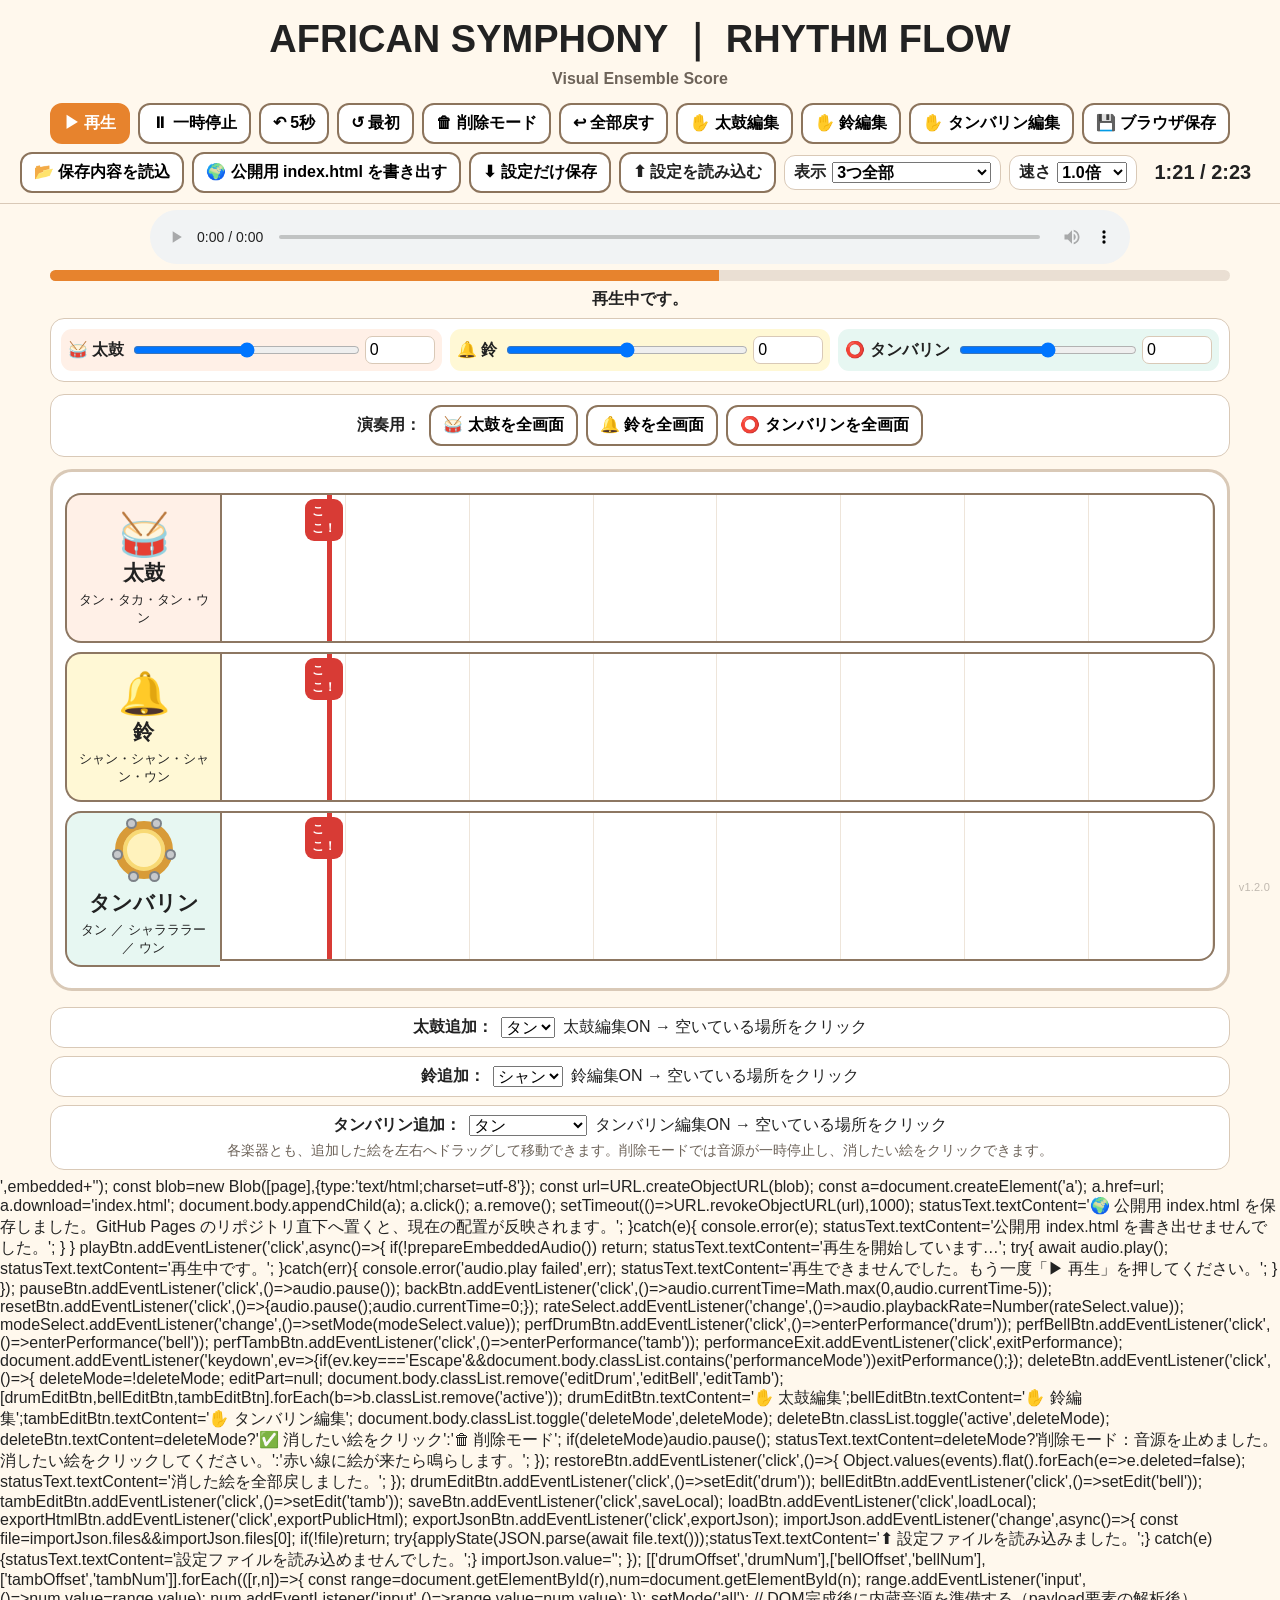
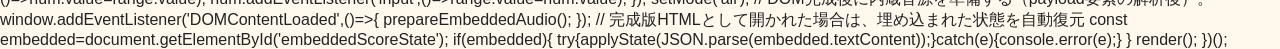
